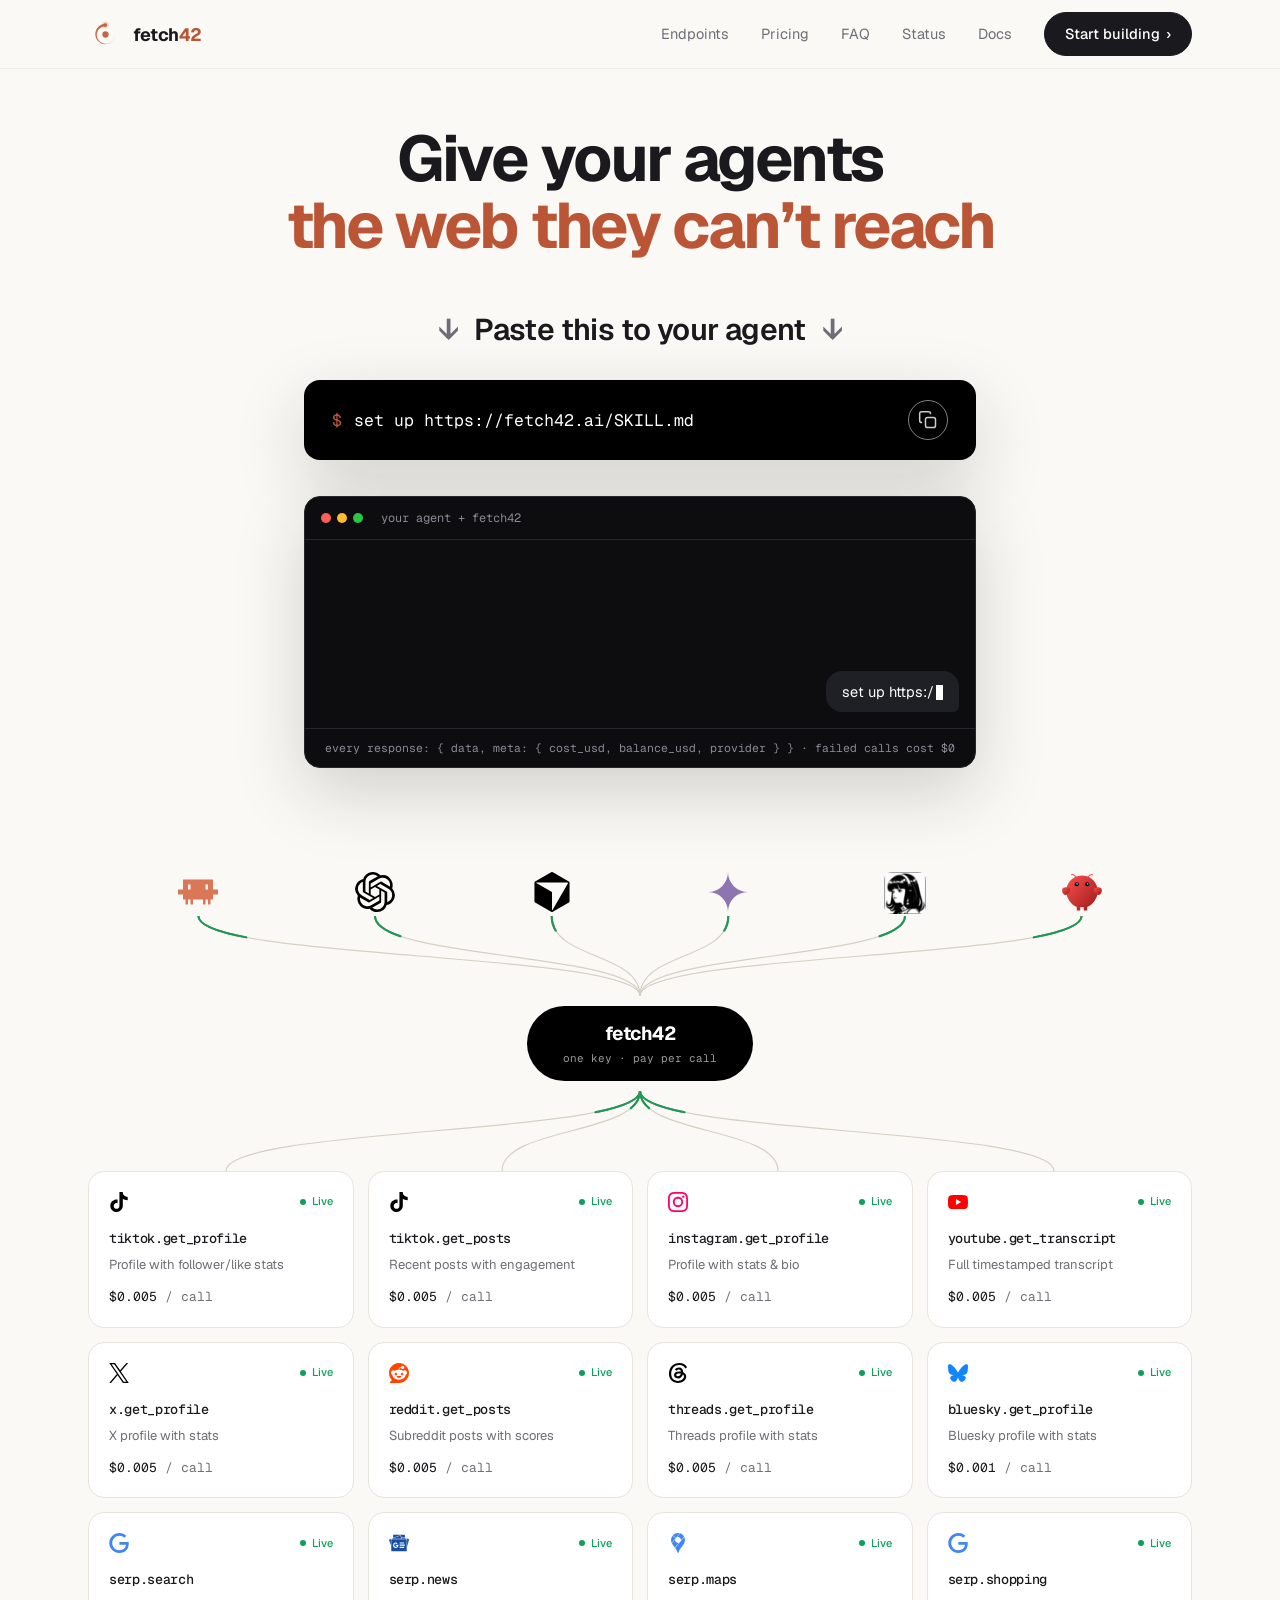
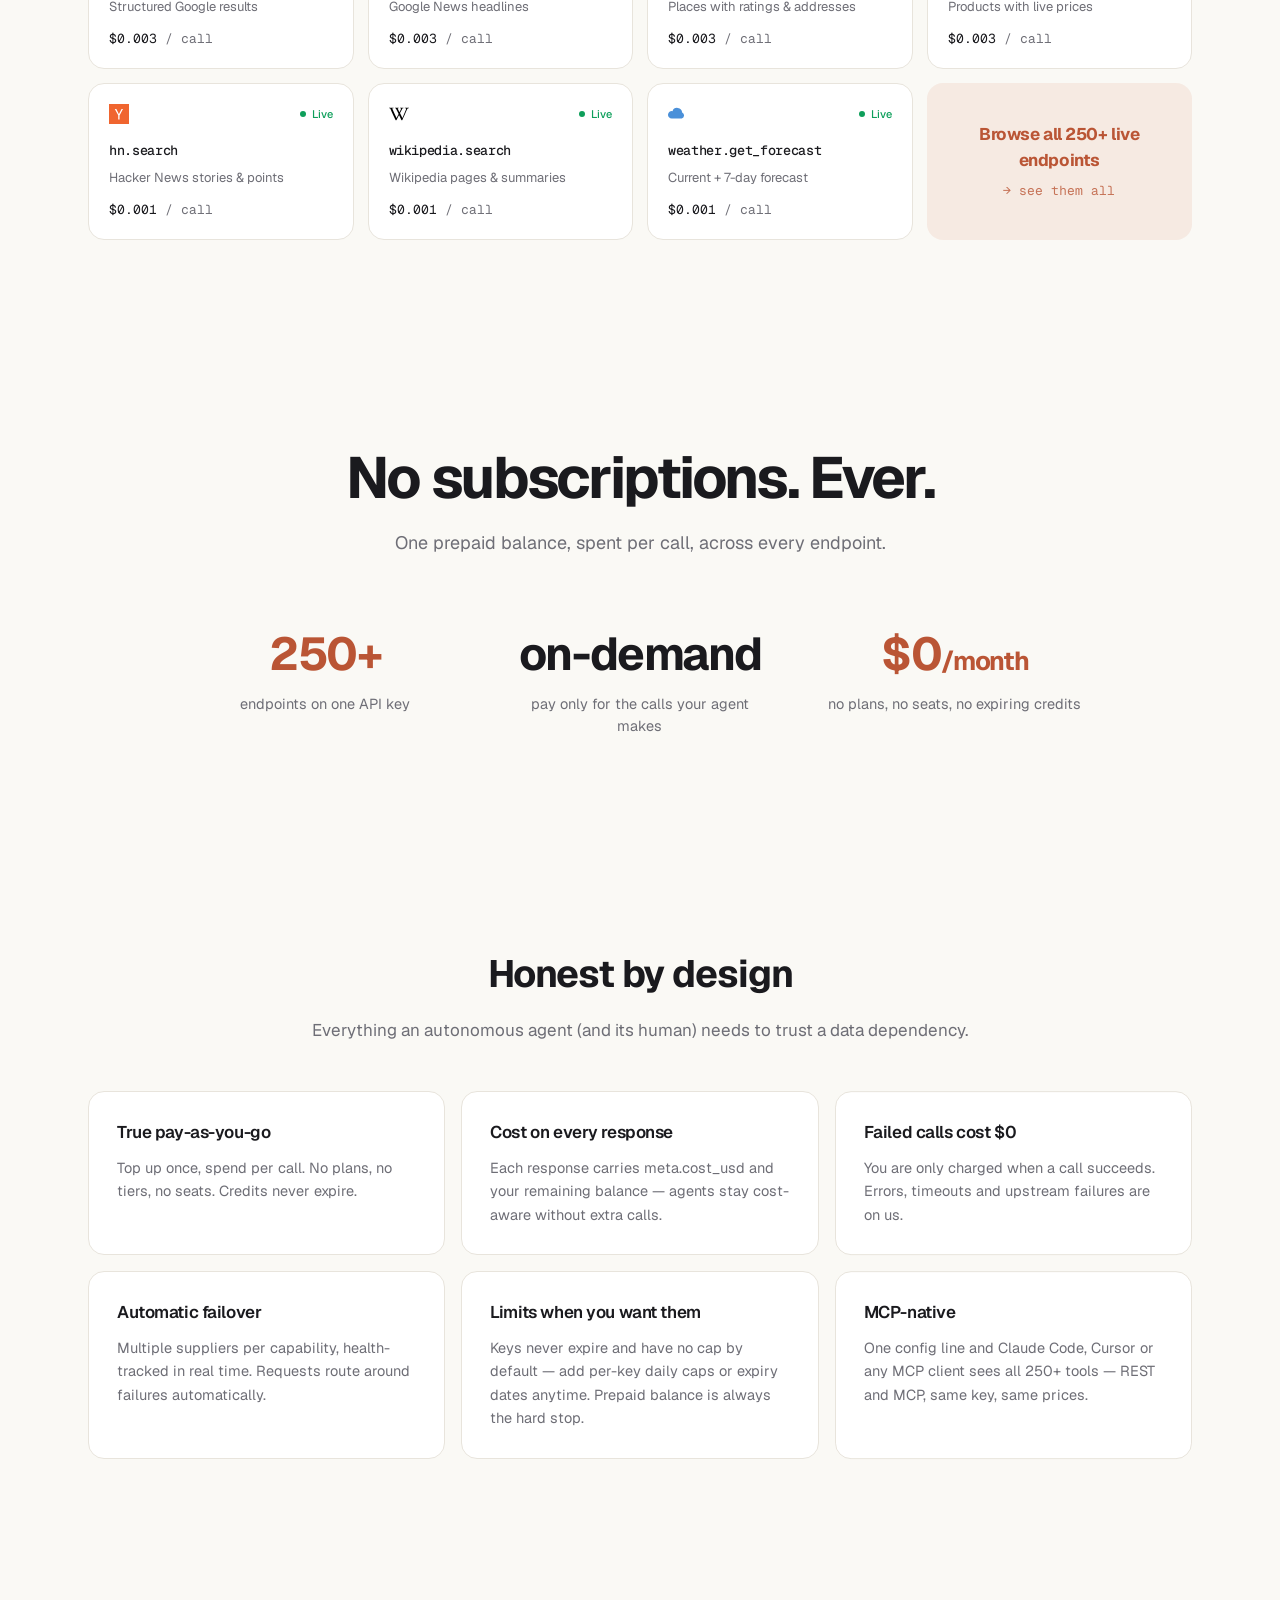
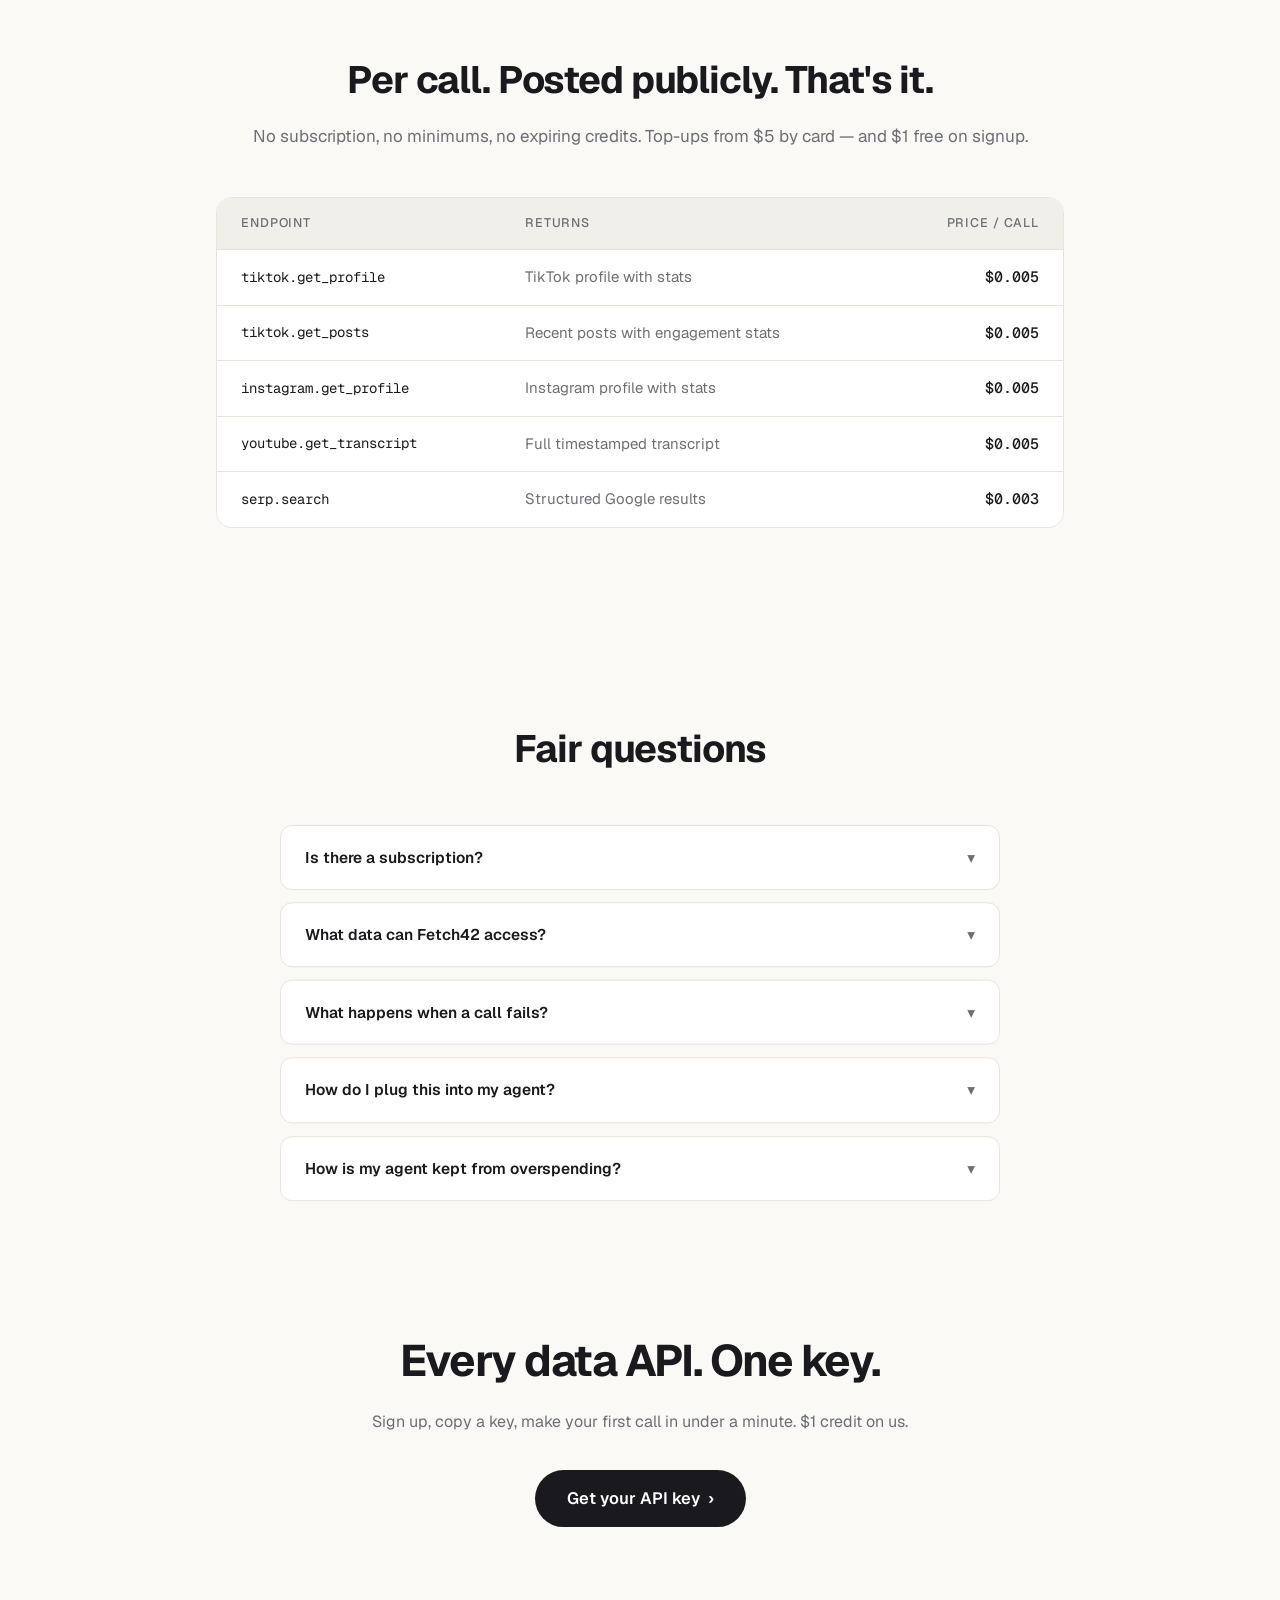
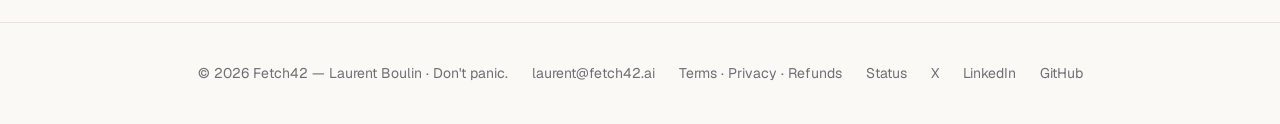
==== index.html @ 346a3207 "list LinkedIn endpoints (catalog, SKILL.md) + rebuild LinkedIn's 8 endpoints are discoverable like a" ====
<!DOCTYPE html><!--JdNIggFHbNSZ_j3kbF8k9--><html lang="en" class="__variable_8adcd2 __variable_46451f"><head><meta charSet="utf-8"/><meta name="viewport" content="width=device-width, initial-scale=1"/><link rel="preload" href="/_next/static/media/0b78ff376f6b9734-s.p.woff2" as="font" crossorigin="" type="font/woff2"/><link rel="preload" href="/_next/static/media/723e11e5093b8e80.p.woff2" as="font" crossorigin="" type="font/woff2"/><link rel="preload" as="image" href="/assets/mark.svg"/><link rel="preload" as="image" href="/agents/hermes.png"/><link rel="preload" as="image" href="/agents/openclaw.svg"/><link rel="stylesheet" href="/_next/static/css/e99d9eca6ba6092f.css" data-precedence="next"/><link rel="preload" as="script" fetchPriority="low" href="/_next/static/chunks/webpack-0a627bf48e04bdc2.js"/><script src="/_next/static/chunks/f625b344-4dca96ade7eb2f50.js" async=""></script><script src="/_next/static/chunks/635-7951fe9ed20d33b3.js" async=""></script><script src="/_next/static/chunks/main-app-c3907aa0f7684cbb.js" async=""></script><script src="/_next/static/chunks/279-0eb064502296af9c.js" async=""></script><script src="/_next/static/chunks/app/page-b6c47eb3effdfdc5.js" async=""></script><meta name="next-size-adjust" content=""/><title>Fetch42 — Every data API for AI agents. One key.</title><meta name="description" content="Fetch42 is the data layer for AI agents: real-time public web &amp; social data through one API key, one prepaid balance, priced per call."/><link rel="canonical" href="https://fetch42.ai/"/><meta property="og:title" content="Fetch42 — Every data API for AI agents. One key."/><meta property="og:description" content="Real-time public web &amp; social data for AI agents — one prepaid balance, priced per call."/><meta property="og:url" content="https://fetch42.ai/"/><meta property="og:image" content="https://fetch42.ai/assets/og.png"/><meta property="og:type" content="website"/><meta name="twitter:card" content="summary_large_image"/><meta name="twitter:site" content="@fetch42ai"/><meta name="twitter:title" content="Fetch42 — Every data API for AI agents. One key."/><meta name="twitter:description" content="Real-time public web &amp; social data for AI agents — one prepaid balance, priced per call."/><meta name="twitter:image" content="https://fetch42.ai/assets/og.png"/><link rel="icon" href="/favicon.ico"/><link rel="apple-touch-icon" href="/assets/icon-180.png"/><script>try{if(localStorage.getItem("sb-ubdleklnejuayewxbqev-auth-token"))document.documentElement.classList.add("authed")}catch(e){}</script><script src="/_next/static/chunks/polyfills-42372ed130431b0a.js" noModule=""></script></head><body><div hidden=""><!--$--><!--/$--></div><script type="application/ld+json">{"@context":"https://schema.org","@type":"FAQPage","mainEntity":[{"@type":"Question","name":"Is there a subscription?","acceptedAnswer":{"@type":"Answer","text":"No, and there never will be. You top up a balance; calls deduct from it. Credits never expire. When you stop using Fetch42, you stop paying."}},{"@type":"Question","name":"What data can Fetch42 access?","acceptedAnswer":{"@type":"Answer","text":"Publicly available data only — public profiles, public posts, public video transcripts, search results. Structured into one clean schema per capability."}},{"@type":"Question","name":"What happens when a call fails?","acceptedAnswer":{"@type":"Answer","text":"You pay nothing. We first retry through a different upstream source automatically; if everything fails, the call is free and logged. Only successful responses are ever charged."}},{"@type":"Question","name":"How do I plug this into my agent?","acceptedAnswer":{"@type":"Answer","text":"Two ways, both live: REST with your API key — one curl to try it — or the MCP endpoint, where Claude Code, Cursor or any MCP client discovers every Fetch42 tool with one config line. Same key, same prices, exact cost in every response."}},{"@type":"Question","name":"How is my agent kept from overspending?","acceptedAnswer":{"@type":"Answer","text":"Prepaid balance (you can never go negative), optional per-key daily caps and expiry dates, and the exact cost plus remaining balance on every response."}}]}</script><nav class="sticky top-0 z-20 border-b border-line/60 bg-bg/85 backdrop-blur-xl"><div class="mx-auto flex h-[68px] max-w-6xl items-center justify-between px-6"><a href="/" class="flex items-center gap-2.5 text-[18px] font-bold tracking-tight text-fg"><img src="/assets/mark.svg" alt="" class="h-[35px] w-[35px]"/><span>fetch<span class="text-brand2">42</span></span></a><div class="flex items-center gap-8 text-[14.5px]"><a href="/endpoints/" class="hidden text-mut hover:text-fg sm:block">Endpoints</a><a href="#pricing" class="hidden text-mut hover:text-fg sm:block">Pricing</a><a href="#faq" class="hidden text-mut hover:text-fg sm:block">FAQ</a><a href="/status/" class="hidden text-mut hover:text-fg sm:block">Status</a><a href="/docs/" class="hidden text-mut hover:text-fg sm:block">Docs</a><a href="/dashboard/" class="nav-cta-anon group flex h-[44px] items-center gap-1.5 rounded-full border border-fg bg-fg px-5 text-[14.5px] font-medium text-white hover:border-black hover:bg-black">Start building<span class="transition-transform group-hover:translate-x-0.5">›</span></a><a href="/dashboard/" class="nav-cta-authed group flex h-[44px] items-center gap-1.5 rounded-full border border-line2 px-5 text-[14.5px] font-medium text-fg hover:border-mut">Dashboard<span class="transition-transform group-hover:translate-x-0.5">›</span></a></div></div></nav><header class="mx-auto max-w-5xl px-6 pt-10 text-center sm:pt-14"><h1 class="mx-auto text-[46px] font-bold leading-[1.05] tracking-[-0.04em] sm:text-[64px]">Give your agents<br/><span class="text-brand2">the web they can’t reach</span></h1><div class="mx-auto mt-12 max-w-2xl"><p class="text-[26px] font-semibold tracking-[-0.02em] text-fg sm:text-[30px]"><span class="mr-4 text-mut" aria-hidden="true">↓</span>Paste this to your agent<span class="ml-4 text-mut" aria-hidden="true">↓</span></p><button class="group mt-7 flex w-full items-center justify-between gap-4 rounded-2xl bg-black px-7 py-5 text-left shadow-[0_24px_70px_rgba(26,26,30,0.18)]"><span class="overflow-x-auto whitespace-nowrap font-mono text-[16.5px] text-white"><span class="mr-3 text-brand2">$</span><span>_</span></span><span class="relative flex-none p-2.5 text-white/80 transition-colors group-hover:text-white"><span class="copy-ring absolute inset-0 rounded-full border border-white/50" aria-hidden="true"></span><svg viewBox="0 0 24 24" fill="none" stroke="currentColor" stroke-width="1.8" class="h-[20px] w-[20px]"><rect x="9" y="9" width="12" height="12" rx="2.5"></rect><path d="M5 15H4.5A2.5 2.5 0 0 1 2 12.5v-8A2.5 2.5 0 0 1 4.5 2h8A2.5 2.5 0 0 1 15 4.5V5"></path></svg></span></button></div></header><div class="demo-glow px-6 pb-10 pt-9"><div class="mx-auto max-w-2xl rounded-2xl border border-[#26262c] bg-[#0d0d10] shadow-[0_24px_70px_rgba(26,26,30,0.18)]"><div class="flex items-center gap-1.5 border-b border-[#26262c] px-4 py-3"><span class="h-[10px] w-[10px] rounded-full bg-[#ff5f57]"></span><span class="h-[10px] w-[10px] rounded-full bg-[#febc2e]"></span><span class="h-[10px] w-[10px] rounded-full bg-[#28c840]"></span><span class="ml-3 font-mono text-[12px] text-[#8a8a93]">your agent + fetch42</span></div><div class="flex h-[210px] flex-col justify-end gap-2.5 overflow-hidden p-4 text-left sm:h-[188px]"></div><div class="border-t border-[#26262c] px-5 py-2.5 text-left font-mono text-[11.5px] text-[#8a8a93]">every response: <!-- -->{ data, meta: { cost_usd, balance_usd, provider } }<!-- --> · failed calls cost $0</div></div></div><section id="capabilities" class="mx-auto max-w-6xl px-6 pb-24 pt-16 text-center"><div class="select-none"><div class="relative mx-auto h-[44px]"><div title="Claude Code" class="absolute top-0 flex -translate-x-1/2 items-center" style="left:10%"><svg viewBox="0 0 24 24" class="h-[40px] w-[40px]" style="fill:#D97757" aria-hidden="true"><path d="M21 10.5h3v3h-3v3h-1.5v3H18v-3h-1.5v3H15v-3H9v3H7.5v-3H6v3H4.5v-3H3v-3H0v-3h3v-6h18Zm-15 0h1.5v-3H6Zm10.5 0H18v-3h-1.5z"></path></svg></div><div title="ChatGPT" class="absolute top-0 flex -translate-x-1/2 items-center" style="left:26%"><svg viewBox="0 0 24 24" class="h-[40px] w-[40px]" style="fill:#000000" aria-hidden="true"><path d="M22.2819 9.8211a5.9847 5.9847 0 0 0-.5157-4.9108 6.0462 6.0462 0 0 0-6.5098-2.9A6.0651 6.0651 0 0 0 4.9807 4.1818a5.9847 5.9847 0 0 0-3.9977 2.9 6.0462 6.0462 0 0 0 .7427 7.0966 5.98 5.98 0 0 0 .511 4.9107 6.051 6.051 0 0 0 6.5146 2.9001A5.9847 5.9847 0 0 0 13.2599 24a6.0557 6.0557 0 0 0 5.7718-4.2058 5.9894 5.9894 0 0 0 3.9977-2.9001 6.0557 6.0557 0 0 0-.7475-7.0729zm-9.022 12.6081a4.4755 4.4755 0 0 1-2.8764-1.0408l.1419-.0804 4.7783-2.7582a.7948.7948 0 0 0 .3927-.6813v-6.7369l2.02 1.1686a.071.071 0 0 1 .038.052v5.5826a4.504 4.504 0 0 1-4.4945 4.4944zm-9.6607-4.1254a4.4708 4.4708 0 0 1-.5346-3.0137l.142.0852 4.783 2.7582a.7712.7712 0 0 0 .7806 0l5.8428-3.3685v2.3324a.0804.0804 0 0 1-.0332.0615L9.74 19.9502a4.4992 4.4992 0 0 1-6.1408-1.6464zM2.3408 7.8956a4.485 4.485 0 0 1 2.3655-1.9728V11.6a.7664.7664 0 0 0 .3879.6765l5.8144 3.3543-2.0201 1.1685a.0757.0757 0 0 1-.071 0l-4.8303-2.7865A4.504 4.504 0 0 1 2.3408 7.872zm16.5963 3.8558L13.1038 8.364 15.1192 7.2a.0757.0757 0 0 1 .071 0l4.8303 2.7913a4.4944 4.4944 0 0 1-.6765 8.1042v-5.6772a.79.79 0 0 0-.407-.667zm2.0107-3.0231l-.142-.0852-4.7735-2.7818a.7759.7759 0 0 0-.7854 0L9.409 9.2297V6.8974a.0662.0662 0 0 1 .0284-.0615l4.8303-2.7866a4.4992 4.4992 0 0 1 6.6802 4.66zM8.3065 12.863l-2.02-1.1638a.0804.0804 0 0 1-.038-.0567V6.0742a4.4992 4.4992 0 0 1 7.3757-3.4537l-.142.0805L8.704 5.459a.7948.7948 0 0 0-.3927.6813zm1.0976-2.3654l2.602-1.4998 2.6069 1.4998v2.9994l-2.5974 1.4997-2.6067-1.4997Z"></path></svg></div><div title="Cursor" class="absolute top-0 flex -translate-x-1/2 items-center" style="left:42%"><svg viewBox="0 0 24 24" class="h-[40px] w-[40px]" style="fill:#000000" aria-hidden="true"><path d="M11.503.131 1.891 5.678a.84.84 0 0 0-.42.726v11.188c0 .3.162.575.42.724l9.609 5.55a1 1 0 0 0 .998 0l9.61-5.55a.84.84 0 0 0 .42-.724V6.404a.84.84 0 0 0-.42-.726L12.497.131a1.01 1.01 0 0 0-.996 0M2.657 6.338h18.55c.263 0 .43.287.297.515L12.23 22.918c-.062.107-.229.064-.229-.06V12.335a.59.59 0 0 0-.295-.51l-9.11-5.257c-.109-.063-.064-.23.061-.23"></path></svg></div><div title="Gemini CLI" class="absolute top-0 flex -translate-x-1/2 items-center" style="left:58%"><svg viewBox="0 0 24 24" class="h-[40px] w-[40px]" style="fill:#8E75B2" aria-hidden="true"><path d="M11.04 19.32Q12 21.51 12 24q0-2.49.93-4.68.96-2.19 2.58-3.81t3.81-2.55Q21.51 12 24 12q-2.49 0-4.68-.93a12.3 12.3 0 0 1-3.81-2.58 12.3 12.3 0 0 1-2.58-3.81Q12 2.49 12 0q0 2.49-.96 4.68-.93 2.19-2.55 3.81a12.3 12.3 0 0 1-3.81 2.58Q2.49 12 0 12q2.49 0 4.68.96 2.19.93 3.81 2.55t2.55 3.81"></path></svg></div><div title="Hermes" class="absolute top-0 flex -translate-x-1/2 items-center" style="left:74%"><img src="/agents/hermes.png" alt="Hermes" class="h-[42px] w-[42px] rounded-[8px]"/></div><div title="Clawbot" class="absolute top-0 flex -translate-x-1/2 items-center" style="left:90%"><img src="/agents/openclaw.svg" alt="Clawbot" class="h-[42px] w-[42px] rounded-[8px]"/></div></div><svg viewBox="0 0 1104 80" preserveAspectRatio="none" class="h-[80px] w-full" aria-hidden="true"><g><path d="M 110.4 0 C 110.4 44, 552 36, 552 80" fill="none" stroke="var(--color-line2)" stroke-width="1.2"></path><path d="M 110.4 0 C 110.4 44, 552 36, 552 80" fill="none" stroke="var(--color-brand)" stroke-width="2" pathLength="100" class="flow-a"></path><path d="M 110.4 0 C 110.4 44, 552 36, 552 80" fill="none" stroke="var(--color-mint)" stroke-width="2" pathLength="100" class="flow-d"></path></g><g><path d="M 287.0 0 C 287.0 44, 552 36, 552 80" fill="none" stroke="var(--color-line2)" stroke-width="1.2"></path><path d="M 287.0 0 C 287.0 44, 552 36, 552 80" fill="none" stroke="var(--color-brand)" stroke-width="2" pathLength="100" class="flow-a"></path><path d="M 287.0 0 C 287.0 44, 552 36, 552 80" fill="none" stroke="var(--color-mint)" stroke-width="2" pathLength="100" class="flow-d"></path></g><g><path d="M 463.7 0 C 463.7 44, 552 36, 552 80" fill="none" stroke="var(--color-line2)" stroke-width="1.2"></path><path d="M 463.7 0 C 463.7 44, 552 36, 552 80" fill="none" stroke="var(--color-brand)" stroke-width="2" pathLength="100" class="flow-a"></path><path d="M 463.7 0 C 463.7 44, 552 36, 552 80" fill="none" stroke="var(--color-mint)" stroke-width="2" pathLength="100" class="flow-d"></path></g><g><path d="M 640.3 0 C 640.3 44, 552 36, 552 80" fill="none" stroke="var(--color-line2)" stroke-width="1.2"></path><path d="M 640.3 0 C 640.3 44, 552 36, 552 80" fill="none" stroke="var(--color-brand)" stroke-width="2" pathLength="100" class="flow-a"></path><path d="M 640.3 0 C 640.3 44, 552 36, 552 80" fill="none" stroke="var(--color-mint)" stroke-width="2" pathLength="100" class="flow-d"></path></g><g><path d="M 817.0 0 C 817.0 44, 552 36, 552 80" fill="none" stroke="var(--color-line2)" stroke-width="1.2"></path><path d="M 817.0 0 C 817.0 44, 552 36, 552 80" fill="none" stroke="var(--color-brand)" stroke-width="2" pathLength="100" class="flow-a"></path><path d="M 817.0 0 C 817.0 44, 552 36, 552 80" fill="none" stroke="var(--color-mint)" stroke-width="2" pathLength="100" class="flow-d"></path></g><g><path d="M 993.6 0 C 993.6 44, 552 36, 552 80" fill="none" stroke="var(--color-line2)" stroke-width="1.2"></path><path d="M 993.6 0 C 993.6 44, 552 36, 552 80" fill="none" stroke="var(--color-brand)" stroke-width="2" pathLength="100" class="flow-a"></path><path d="M 993.6 0 C 993.6 44, 552 36, 552 80" fill="none" stroke="var(--color-mint)" stroke-width="2" pathLength="100" class="flow-d"></path></g></svg><div class="relative z-10 mx-auto mt-2.5 flex w-fit flex-col items-center rounded-full bg-black px-9 py-3.5"><span class="text-[19px] font-bold tracking-tight text-white">fetch42</span><span class="mt-0.5 font-mono text-[11px] text-white/60">one key · pay per call</span></div><svg viewBox="0 0 1104 80" preserveAspectRatio="none" class="mt-2.5 hidden h-[80px] w-full lg:block" aria-hidden="true"><g><path d="M 552 0 C 552 44, 138.0 36, 138.0 80" fill="none" stroke="var(--color-line2)" stroke-width="1.2"></path><path d="M 552 0 C 552 44, 138.0 36, 138.0 80" fill="none" stroke="var(--color-brand)" stroke-width="2" pathLength="100" class="flow-b"></path><path d="M 552 0 C 552 44, 138.0 36, 138.0 80" fill="none" stroke="var(--color-mint)" stroke-width="2" pathLength="100" class="flow-c"></path></g><g><path d="M 552 0 C 552 44, 414.0 36, 414.0 80" fill="none" stroke="var(--color-line2)" stroke-width="1.2"></path><path d="M 552 0 C 552 44, 414.0 36, 414.0 80" fill="none" stroke="var(--color-brand)" stroke-width="2" pathLength="100" class="flow-b"></path><path d="M 552 0 C 552 44, 414.0 36, 414.0 80" fill="none" stroke="var(--color-mint)" stroke-width="2" pathLength="100" class="flow-c"></path></g><g><path d="M 552 0 C 552 44, 690.0 36, 690.0 80" fill="none" stroke="var(--color-line2)" stroke-width="1.2"></path><path d="M 552 0 C 552 44, 690.0 36, 690.0 80" fill="none" stroke="var(--color-brand)" stroke-width="2" pathLength="100" class="flow-b"></path><path d="M 552 0 C 552 44, 690.0 36, 690.0 80" fill="none" stroke="var(--color-mint)" stroke-width="2" pathLength="100" class="flow-c"></path></g><g><path d="M 552 0 C 552 44, 966.0 36, 966.0 80" fill="none" stroke="var(--color-line2)" stroke-width="1.2"></path><path d="M 552 0 C 552 44, 966.0 36, 966.0 80" fill="none" stroke="var(--color-brand)" stroke-width="2" pathLength="100" class="flow-b"></path><path d="M 552 0 C 552 44, 966.0 36, 966.0 80" fill="none" stroke="var(--color-mint)" stroke-width="2" pathLength="100" class="flow-c"></path></g></svg><div class="h-8 lg:hidden"></div></div><div class="grid gap-3.5 sm:grid-cols-2 lg:grid-cols-4"><div class="flex flex-col rounded-2xl border border-line bg-bg2 p-5 text-left transition-colors hover:border-line2"><div class="mb-4 flex items-center justify-between"><svg viewBox="0 0 24 24" class="h-5 w-5" style="fill:#000000" aria-hidden="true"><path d="M12.525.02c1.31-.02 2.61-.01 3.91-.02.08 1.53.63 3.09 1.75 4.17 1.12 1.11 2.7 1.62 4.24 1.79v4.03c-1.44-.05-2.89-.35-4.2-.97-.57-.26-1.1-.59-1.62-.93-.01 2.92.01 5.84-.02 8.75-.08 1.4-.54 2.79-1.35 3.94-1.31 1.92-3.58 3.17-5.91 3.21-1.43.08-2.86-.31-4.08-1.03-2.02-1.19-3.44-3.37-3.65-5.71-.02-.5-.03-1-.01-1.49.18-1.9 1.12-3.72 2.58-4.96 1.66-1.44 3.98-2.13 6.15-1.72.02 1.48-.04 2.96-.04 4.44-.99-.32-2.15-.23-3.02.37-.63.41-1.11 1.04-1.36 1.75-.21.51-.15 1.07-.14 1.61.24 1.64 1.82 3.02 3.5 2.87 1.12-.01 2.19-.66 2.77-1.61.19-.33.4-.67.41-1.06.1-1.79.06-3.57.07-5.36.01-4.03-.01-8.05.02-12.07z"></path></svg><span class="flex items-center gap-1.5 text-[11px] font-medium text-mint"><span class="h-1.5 w-1.5 rounded-full bg-mint"></span> Live</span></div><p class="font-mono text-[13.5px] font-medium tracking-tight text-fg">tiktok.get_profile</p><p class="mt-1.5 flex-1 text-[13px] leading-relaxed text-mut">Profile with follower/like stats</p><p class="mt-3 font-mono text-[13px] text-mut"><span class="text-fg">$0.005</span> / call</p></div><div class="flex flex-col rounded-2xl border border-line bg-bg2 p-5 text-left transition-colors hover:border-line2"><div class="mb-4 flex items-center justify-between"><svg viewBox="0 0 24 24" class="h-5 w-5" style="fill:#000000" aria-hidden="true"><path d="M12.525.02c1.31-.02 2.61-.01 3.91-.02.08 1.53.63 3.09 1.75 4.17 1.12 1.11 2.7 1.62 4.24 1.79v4.03c-1.44-.05-2.89-.35-4.2-.97-.57-.26-1.1-.59-1.62-.93-.01 2.92.01 5.84-.02 8.75-.08 1.4-.54 2.79-1.35 3.94-1.31 1.92-3.58 3.17-5.91 3.21-1.43.08-2.86-.31-4.08-1.03-2.02-1.19-3.44-3.37-3.65-5.71-.02-.5-.03-1-.01-1.49.18-1.9 1.12-3.72 2.58-4.96 1.66-1.44 3.98-2.13 6.15-1.72.02 1.48-.04 2.96-.04 4.44-.99-.32-2.15-.23-3.02.37-.63.41-1.11 1.04-1.36 1.75-.21.51-.15 1.07-.14 1.61.24 1.64 1.82 3.02 3.5 2.87 1.12-.01 2.19-.66 2.77-1.61.19-.33.4-.67.41-1.06.1-1.79.06-3.57.07-5.36.01-4.03-.01-8.05.02-12.07z"></path></svg><span class="flex items-center gap-1.5 text-[11px] font-medium text-mint"><span class="h-1.5 w-1.5 rounded-full bg-mint"></span> Live</span></div><p class="font-mono text-[13.5px] font-medium tracking-tight text-fg">tiktok.get_posts</p><p class="mt-1.5 flex-1 text-[13px] leading-relaxed text-mut">Recent posts with engagement</p><p class="mt-3 font-mono text-[13px] text-mut"><span class="text-fg">$0.005</span> / call</p></div><div class="flex flex-col rounded-2xl border border-line bg-bg2 p-5 text-left transition-colors hover:border-line2"><div class="mb-4 flex items-center justify-between"><svg viewBox="0 0 24 24" class="h-5 w-5" style="fill:#FF0069" aria-hidden="true"><path d="M7.0301.084c-1.2768.0602-2.1487.264-2.911.5634-.7888.3075-1.4575.72-2.1228 1.3877-.6652.6677-1.075 1.3368-1.3802 2.127-.2954.7638-.4956 1.6365-.552 2.914-.0564 1.2775-.0689 1.6882-.0626 4.947.0062 3.2586.0206 3.6671.0825 4.9473.061 1.2765.264 2.1482.5635 2.9107.308.7889.72 1.4573 1.388 2.1228.6679.6655 1.3365 1.0743 2.1285 1.38.7632.295 1.6361.4961 2.9134.552 1.2773.056 1.6884.069 4.9462.0627 3.2578-.0062 3.668-.0207 4.9478-.0814 1.28-.0607 2.147-.2652 2.9098-.5633.7889-.3086 1.4578-.72 2.1228-1.3881.665-.6682 1.0745-1.3378 1.3795-2.1284.2957-.7632.4966-1.636.552-2.9124.056-1.2809.0692-1.6898.063-4.948-.0063-3.2583-.021-3.6668-.0817-4.9465-.0607-1.2797-.264-2.1487-.5633-2.9117-.3084-.7889-.72-1.4568-1.3876-2.1228C21.2982 1.33 20.628.9208 19.8378.6165 19.074.321 18.2017.1197 16.9244.0645 15.6471.0093 15.236-.005 11.977.0014 8.718.0076 8.31.0215 7.0301.0839m.1402 21.6932c-1.17-.0509-1.8053-.2453-2.2287-.408-.5606-.216-.96-.4771-1.3819-.895-.422-.4178-.6811-.8186-.9-1.378-.1644-.4234-.3624-1.058-.4171-2.228-.0595-1.2645-.072-1.6442-.079-4.848-.007-3.2037.0053-3.583.0607-4.848.05-1.169.2456-1.805.408-2.2282.216-.5613.4762-.96.895-1.3816.4188-.4217.8184-.6814 1.3783-.9003.423-.1651 1.0575-.3614 2.227-.4171 1.2655-.06 1.6447-.072 4.848-.079 3.2033-.007 3.5835.005 4.8495.0608 1.169.0508 1.8053.2445 2.228.408.5608.216.96.4754 1.3816.895.4217.4194.6816.8176.9005 1.3787.1653.4217.3617 1.056.4169 2.2263.0602 1.2655.0739 1.645.0796 4.848.0058 3.203-.0055 3.5834-.061 4.848-.051 1.17-.245 1.8055-.408 2.2294-.216.5604-.4763.96-.8954 1.3814-.419.4215-.8181.6811-1.3783.9-.4224.1649-1.0577.3617-2.2262.4174-1.2656.0595-1.6448.072-4.8493.079-3.2045.007-3.5825-.006-4.848-.0608M16.953 5.5864A1.44 1.44 0 1 0 18.39 4.144a1.44 1.44 0 0 0-1.437 1.4424M5.8385 12.012c.0067 3.4032 2.7706 6.1557 6.173 6.1493 3.4026-.0065 6.157-2.7701 6.1506-6.1733-.0065-3.4032-2.771-6.1565-6.174-6.1498-3.403.0067-6.156 2.771-6.1496 6.1738M8 12.0077a4 4 0 1 1 4.008 3.9921A3.9996 3.9996 0 0 1 8 12.0077"></path></svg><span class="flex items-center gap-1.5 text-[11px] font-medium text-mint"><span class="h-1.5 w-1.5 rounded-full bg-mint"></span> Live</span></div><p class="font-mono text-[13.5px] font-medium tracking-tight text-fg">instagram.get_profile</p><p class="mt-1.5 flex-1 text-[13px] leading-relaxed text-mut">Profile with stats &amp; bio</p><p class="mt-3 font-mono text-[13px] text-mut"><span class="text-fg">$0.005</span> / call</p></div><div class="flex flex-col rounded-2xl border border-line bg-bg2 p-5 text-left transition-colors hover:border-line2"><div class="mb-4 flex items-center justify-between"><svg viewBox="0 0 24 24" class="h-5 w-5" style="fill:#FF0000" aria-hidden="true"><path d="M23.498 6.186a3.016 3.016 0 0 0-2.122-2.136C19.505 3.545 12 3.545 12 3.545s-7.505 0-9.377.505A3.017 3.017 0 0 0 .502 6.186C0 8.07 0 12 0 12s0 3.93.502 5.814a3.016 3.016 0 0 0 2.122 2.136c1.871.505 9.376.505 9.376.505s7.505 0 9.377-.505a3.015 3.015 0 0 0 2.122-2.136C24 15.93 24 12 24 12s0-3.93-.502-5.814zM9.545 15.568V8.432L15.818 12l-6.273 3.568z"></path></svg><span class="flex items-center gap-1.5 text-[11px] font-medium text-mint"><span class="h-1.5 w-1.5 rounded-full bg-mint"></span> Live</span></div><p class="font-mono text-[13.5px] font-medium tracking-tight text-fg">youtube.get_transcript</p><p class="mt-1.5 flex-1 text-[13px] leading-relaxed text-mut">Full timestamped transcript</p><p class="mt-3 font-mono text-[13px] text-mut"><span class="text-fg">$0.005</span> / call</p></div><div class="flex flex-col rounded-2xl border border-line bg-bg2 p-5 text-left transition-colors hover:border-line2"><div class="mb-4 flex items-center justify-between"><svg viewBox="0 0 24 24" class="h-5 w-5" style="fill:#000000" aria-hidden="true"><path d="M14.234 10.162 22.977 0h-2.072l-7.591 8.824L7.251 0H.258l9.168 13.343L.258 24H2.33l8.016-9.318L16.749 24h6.993zm-2.837 3.299-.929-1.329L3.076 1.56h3.182l5.965 8.532.929 1.329 7.754 11.09h-3.182z"></path></svg><span class="flex items-center gap-1.5 text-[11px] font-medium text-mint"><span class="h-1.5 w-1.5 rounded-full bg-mint"></span> Live</span></div><p class="font-mono text-[13.5px] font-medium tracking-tight text-fg">x.get_profile</p><p class="mt-1.5 flex-1 text-[13px] leading-relaxed text-mut">X profile with stats</p><p class="mt-3 font-mono text-[13px] text-mut"><span class="text-fg">$0.005</span> / call</p></div><div class="flex flex-col rounded-2xl border border-line bg-bg2 p-5 text-left transition-colors hover:border-line2"><div class="mb-4 flex items-center justify-between"><svg viewBox="0 0 24 24" class="h-5 w-5" style="fill:#FF4500" aria-hidden="true"><path d="M12 0C5.373 0 0 5.373 0 12c0 3.314 1.343 6.314 3.515 8.485l-2.286 2.286C.775 23.225 1.097 24 1.738 24H12c6.627 0 12-5.373 12-12S18.627 0 12 0Zm4.388 3.199c1.104 0 1.999.895 1.999 1.999 0 1.105-.895 2-1.999 2-.946 0-1.739-.657-1.947-1.539v.002c-1.147.162-2.032 1.15-2.032 2.341v.007c1.776.067 3.4.567 4.686 1.363.473-.363 1.064-.58 1.707-.58 1.547 0 2.802 1.254 2.802 2.802 0 1.117-.655 2.081-1.601 2.531-.088 3.256-3.637 5.876-7.997 5.876-4.361 0-7.905-2.617-7.998-5.87-.954-.447-1.614-1.415-1.614-2.538 0-1.548 1.255-2.802 2.803-2.802.645 0 1.239.218 1.712.585 1.275-.79 2.881-1.291 4.64-1.365v-.01c0-1.663 1.263-3.034 2.88-3.207.188-.911.993-1.595 1.959-1.595Zm-8.085 8.376c-.784 0-1.459.78-1.506 1.797-.047 1.016.64 1.429 1.426 1.429.786 0 1.371-.369 1.418-1.385.047-1.017-.553-1.841-1.338-1.841Zm7.406 0c-.786 0-1.385.824-1.338 1.841.047 1.017.634 1.385 1.418 1.385.785 0 1.473-.413 1.426-1.429-.046-1.017-.721-1.797-1.506-1.797Zm-3.703 4.013c-.974 0-1.907.048-2.77.135-.147.015-.241.168-.183.305.483 1.154 1.622 1.964 2.953 1.964 1.33 0 2.47-.81 2.953-1.964.057-.137-.037-.29-.184-.305-.863-.087-1.795-.135-2.769-.135Z"></path></svg><span class="flex items-center gap-1.5 text-[11px] font-medium text-mint"><span class="h-1.5 w-1.5 rounded-full bg-mint"></span> Live</span></div><p class="font-mono text-[13.5px] font-medium tracking-tight text-fg">reddit.get_posts</p><p class="mt-1.5 flex-1 text-[13px] leading-relaxed text-mut">Subreddit posts with scores</p><p class="mt-3 font-mono text-[13px] text-mut"><span class="text-fg">$0.005</span> / call</p></div><div class="flex flex-col rounded-2xl border border-line bg-bg2 p-5 text-left transition-colors hover:border-line2"><div class="mb-4 flex items-center justify-between"><svg viewBox="0 0 24 24" class="h-5 w-5" style="fill:#000000" aria-hidden="true"><path d="M18.263 11.097c-.03-3.486-1.92-5.586-5.111-5.586-2.13 0-3.922.963-4.863 2.499l2.062 1.438c.535-.843 1.272-1.543 2.628-1.543 1.528 0 2.318.85 2.544 2.431a15 15 0 0 0-2.236-.173c-4.125 0-6.068 1.867-6.068 4.336s1.943 3.99 4.804 3.99c3.139 0 5.013-2.115 5.781-4.735.798.361 1.348 1.204 1.348 2.47 0 3.387-3.907 5.232-7.22 5.232-4.885 0-8.077-3.207-8.077-8.424 0-6.392 4.223-10.487 9.9-10.487 3.808 0 5.69 1.671 6.97 3.914l2.108-1.475C21.44 2.078 18.331 0 13.663 0 6.227 0 1.168 5.277 1.168 12.934c0 7 4.953 11.066 10.856 11.066 4.878 0 9.809-2.846 9.809-7.716 0-2.545-1.46-4.231-3.569-5.187m-6.33 4.855c-1.077 0-2.026-.512-2.026-1.453 0-1.483 1.822-1.934 3.606-1.934.678 0 1.34.045 1.927.173-.422 1.927-1.671 3.215-3.508 3.214Z"></path></svg><span class="flex items-center gap-1.5 text-[11px] font-medium text-mint"><span class="h-1.5 w-1.5 rounded-full bg-mint"></span> Live</span></div><p class="font-mono text-[13.5px] font-medium tracking-tight text-fg">threads.get_profile</p><p class="mt-1.5 flex-1 text-[13px] leading-relaxed text-mut">Threads profile with stats</p><p class="mt-3 font-mono text-[13px] text-mut"><span class="text-fg">$0.005</span> / call</p></div><div class="flex flex-col rounded-2xl border border-line bg-bg2 p-5 text-left transition-colors hover:border-line2"><div class="mb-4 flex items-center justify-between"><svg viewBox="0 0 24 24" class="h-5 w-5" style="fill:#1185FE" aria-hidden="true"><path d="M5.202 2.857C7.954 4.922 10.913 9.11 12 11.358c1.087-2.247 4.046-6.436 6.798-8.501C20.783 1.366 24 .213 24 3.883c0 .732-.42 6.156-.667 7.037-.856 3.061-3.978 3.842-6.755 3.37 4.854.826 6.089 3.562 3.422 6.299-5.065 5.196-7.28-1.304-7.847-2.97-.104-.305-.152-.448-.153-.327 0-.121-.05.022-.153.327-.568 1.666-2.782 8.166-7.847 2.97-2.667-2.737-1.432-5.473 3.422-6.3-2.777.473-5.899-.308-6.755-3.369C.42 10.04 0 4.615 0 3.883c0-3.67 3.217-2.517 5.202-1.026"></path></svg><span class="flex items-center gap-1.5 text-[11px] font-medium text-mint"><span class="h-1.5 w-1.5 rounded-full bg-mint"></span> Live</span></div><p class="font-mono text-[13.5px] font-medium tracking-tight text-fg">bluesky.get_profile</p><p class="mt-1.5 flex-1 text-[13px] leading-relaxed text-mut">Bluesky profile with stats</p><p class="mt-3 font-mono text-[13px] text-mut"><span class="text-fg">$0.001</span> / call</p></div><div class="flex flex-col rounded-2xl border border-line bg-bg2 p-5 text-left transition-colors hover:border-line2"><div class="mb-4 flex items-center justify-between"><svg viewBox="0 0 24 24" class="h-5 w-5" style="fill:#4285F4" aria-hidden="true"><path d="M12.48 10.92v3.28h7.84c-.24 1.84-.853 3.187-1.787 4.133-1.147 1.147-2.933 2.4-6.053 2.4-4.827 0-8.6-3.893-8.6-8.72s3.773-8.72 8.6-8.72c2.6 0 4.507 1.027 5.907 2.347l2.307-2.307C18.747 1.44 16.133 0 12.48 0 5.867 0 .307 5.387.307 12s5.56 12 12.173 12c3.573 0 6.267-1.173 8.373-3.36 2.16-2.16 2.84-5.213 2.84-7.667 0-.76-.053-1.467-.173-2.053H12.48z"></path></svg><span class="flex items-center gap-1.5 text-[11px] font-medium text-mint"><span class="h-1.5 w-1.5 rounded-full bg-mint"></span> Live</span></div><p class="font-mono text-[13.5px] font-medium tracking-tight text-fg">serp.search</p><p class="mt-1.5 flex-1 text-[13px] leading-relaxed text-mut">Structured Google results</p><p class="mt-3 font-mono text-[13px] text-mut"><span class="text-fg">$0.003</span> / call</p></div><div class="flex flex-col rounded-2xl border border-line bg-bg2 p-5 text-left transition-colors hover:border-line2"><div class="mb-4 flex items-center justify-between"><svg viewBox="0 0 24 24" class="h-5 w-5" style="fill:#174EA6" aria-hidden="true"><path d="M21.2666 21.2a.6141.6141 0 0 1-.6128.6128H3.3446a.614.614 0 0 1-.6128-.6128V8.1153a.6141.6141 0 0 1 .6128-.6128h17.3091a.6141.6141 0 0 1 .6128.6128V21.2zm-3.0315-3.4196v-1.1957a.0803.0803 0 0 0-.0803-.0803h-5.3725v1.3619h5.3725a.0817.0817 0 0 0 .0804-.083l-.0001-.0029zm.8171-2.5875v-1.2012a.0803.0803 0 0 0-.079-.0817h-6.191v1.3619h6.1896a.079.079 0 0 0 .0804-.0776v-.0041.0027zm-.8171-2.5875v-1.2066a.0803.0803 0 0 0-.0803-.0803h-5.3725v1.3619h5.3725a.0816.0816 0 0 0 .0803-.079v.004zM8.1492 14.0448v1.2257h1.7704c-.1457.749-.8049 1.2924-1.7704 1.2924-1.0906-.0405-1.9418-.9574-1.9013-2.048.0384-1.0338.8676-1.8629 1.9013-1.9013a1.77 1.77 0 0 1 1.2529.4903l.9342-.9329a3.1405 3.1405 0 0 0-2.1871-.8525c-1.8051 0-3.2684 1.4633-3.2684 3.2684 0 1.8051 1.4633 3.2684 3.2684 3.2684 1.8889 0 3.1323-1.3278 3.1323-3.1976a3.941 3.941 0 0 0-.0518-.6183l-3.0805.0054zM2.2701 7.6537a.6156.6156 0 0 1 .6128-.6128h12.1545l-1.2692-3.4904a.5952.5952 0 0 0-.7436-.3827L.3676 7.7749a.5938.5938 0 0 0-.3228.7749l2.2253 6.112V7.6537za.6156.6156 0 0 1 .6128-.6128h12.1545l-1.2692-3.4904a.5952.5952 0 0 0-.7436-.3827L.3676 7.7749a.5938.5938 0 0 0-.3228.7749l2.2253 6.112V7.6537zm21.3116-.3105l-8.803-2.3683.7517 2.0659h5.5836a.6141.6141 0 0 1 .6128.6128v8.7948l2.2471-8.3659a.5923.5923 0 0 0-.3922-.7393zm-4.4955-1.6738V2.7946a.6101.6101 0 0 0-.6115-.6074H5.5236a.6101.6101 0 0 0-.6156.6046v2.8368l8.3904-3.0519a.5937.5937 0 0 1 .7422.3895l.5447 1.498 4.5009 1.2052z"></path></svg><span class="flex items-center gap-1.5 text-[11px] font-medium text-mint"><span class="h-1.5 w-1.5 rounded-full bg-mint"></span> Live</span></div><p class="font-mono text-[13.5px] font-medium tracking-tight text-fg">serp.news</p><p class="mt-1.5 flex-1 text-[13px] leading-relaxed text-mut">Google News headlines</p><p class="mt-3 font-mono text-[13px] text-mut"><span class="text-fg">$0.003</span> / call</p></div><div class="flex flex-col rounded-2xl border border-line bg-bg2 p-5 text-left transition-colors hover:border-line2"><div class="mb-4 flex items-center justify-between"><svg viewBox="0 0 24 24" class="h-5 w-5" style="fill:#4285F4" aria-hidden="true"><path d="M19.527 4.799c1.212 2.608.937 5.678-.405 8.173-1.101 2.047-2.744 3.74-4.098 5.614-.619.858-1.244 1.75-1.669 2.727-.141.325-.263.658-.383.992-.121.333-.224.673-.34 1.008-.109.314-.236.684-.627.687h-.007c-.466-.001-.579-.53-.695-.887-.284-.874-.581-1.713-1.019-2.525-.51-.944-1.145-1.817-1.79-2.671L19.527 4.799zM8.545 7.705l-3.959 4.707c.724 1.54 1.821 2.863 2.871 4.18.247.31.494.622.737.936l4.984-5.925-.029.01c-1.741.601-3.691-.291-4.392-1.987a3.377 3.377 0 0 1-.209-.716c-.063-.437-.077-.761-.004-1.198l.001-.007zM5.492 3.149l-.003.004c-1.947 2.466-2.281 5.88-1.117 8.77l4.785-5.689-.058-.05-3.607-3.035zM14.661.436l-3.838 4.563a.295.295 0 0 1 .027-.01c1.6-.551 3.403.15 4.22 1.626.176.319.323.683.377 1.045.068.446.085.773.012 1.22l-.003.016 3.836-4.561A8.382 8.382 0 0 0 14.67.439l-.009-.003zM9.466 5.868L14.162.285l-.047-.012A8.31 8.31 0 0 0 11.986 0a8.439 8.439 0 0 0-6.169 2.766l-.016.018 3.665 3.084z"></path></svg><span class="flex items-center gap-1.5 text-[11px] font-medium text-mint"><span class="h-1.5 w-1.5 rounded-full bg-mint"></span> Live</span></div><p class="font-mono text-[13.5px] font-medium tracking-tight text-fg">serp.maps</p><p class="mt-1.5 flex-1 text-[13px] leading-relaxed text-mut">Places with ratings &amp; addresses</p><p class="mt-3 font-mono text-[13px] text-mut"><span class="text-fg">$0.003</span> / call</p></div><div class="flex flex-col rounded-2xl border border-line bg-bg2 p-5 text-left transition-colors hover:border-line2"><div class="mb-4 flex items-center justify-between"><svg viewBox="0 0 24 24" class="h-5 w-5" style="fill:#4285F4" aria-hidden="true"><path d="M12.48 10.92v3.28h7.84c-.24 1.84-.853 3.187-1.787 4.133-1.147 1.147-2.933 2.4-6.053 2.4-4.827 0-8.6-3.893-8.6-8.72s3.773-8.72 8.6-8.72c2.6 0 4.507 1.027 5.907 2.347l2.307-2.307C18.747 1.44 16.133 0 12.48 0 5.867 0 .307 5.387.307 12s5.56 12 12.173 12c3.573 0 6.267-1.173 8.373-3.36 2.16-2.16 2.84-5.213 2.84-7.667 0-.76-.053-1.467-.173-2.053H12.48z"></path></svg><span class="flex items-center gap-1.5 text-[11px] font-medium text-mint"><span class="h-1.5 w-1.5 rounded-full bg-mint"></span> Live</span></div><p class="font-mono text-[13.5px] font-medium tracking-tight text-fg">serp.shopping</p><p class="mt-1.5 flex-1 text-[13px] leading-relaxed text-mut">Products with live prices</p><p class="mt-3 font-mono text-[13px] text-mut"><span class="text-fg">$0.003</span> / call</p></div><div class="flex flex-col rounded-2xl border border-line bg-bg2 p-5 text-left transition-colors hover:border-line2"><div class="mb-4 flex items-center justify-between"><svg viewBox="0 0 24 24" class="h-5 w-5" style="fill:#F0652F" aria-hidden="true"><path d="M0 24V0h24v24H0zM6.951 5.896l4.112 7.708v5.064h1.583v-4.972l4.148-7.799h-1.749l-2.457 4.875c-.372.745-.688 1.434-.688 1.434s-.297-.708-.651-1.434L8.831 5.896h-1.88z"></path></svg><span class="flex items-center gap-1.5 text-[11px] font-medium text-mint"><span class="h-1.5 w-1.5 rounded-full bg-mint"></span> Live</span></div><p class="font-mono text-[13.5px] font-medium tracking-tight text-fg">hn.search</p><p class="mt-1.5 flex-1 text-[13px] leading-relaxed text-mut">Hacker News stories &amp; points</p><p class="mt-3 font-mono text-[13px] text-mut"><span class="text-fg">$0.001</span> / call</p></div><div class="flex flex-col rounded-2xl border border-line bg-bg2 p-5 text-left transition-colors hover:border-line2"><div class="mb-4 flex items-center justify-between"><svg viewBox="0 0 24 24" class="h-5 w-5" style="fill:#000000" aria-hidden="true"><path d="M12.09 13.119c-.936 1.932-2.217 4.548-2.853 5.728-.616 1.074-1.127.931-1.532.029-1.406-3.321-4.293-9.144-5.651-12.409-.251-.601-.441-.987-.619-1.139-.181-.15-.554-.24-1.122-.271C.103 5.033 0 4.982 0 4.898v-.455l.052-.045c.924-.005 5.401 0 5.401 0l.051.045v.434c0 .119-.075.176-.225.176l-.564.031c-.485.029-.727.164-.727.436 0 .135.053.33.166.601 1.082 2.646 4.818 10.521 4.818 10.521l.136.046 2.411-4.81-.482-1.067-1.658-3.264s-.318-.654-.428-.872c-.728-1.443-.712-1.518-1.447-1.617-.207-.023-.313-.05-.313-.149v-.468l.06-.045h4.292l.113.037v.451c0 .105-.076.15-.227.15l-.308.047c-.792.061-.661.381-.136 1.422l1.582 3.252 1.758-3.504c.293-.64.233-.801.111-.947-.07-.084-.305-.22-.812-.24l-.201-.021c-.052 0-.098-.015-.145-.051-.045-.031-.067-.076-.067-.129v-.427l.061-.045c1.247-.008 4.043 0 4.043 0l.059.045v.436c0 .121-.059.178-.193.178-.646.03-.782.095-1.023.439-.12.186-.375.589-.646 1.039l-2.301 4.273-.065.135 2.792 5.712.17.048 4.396-10.438c.154-.422.129-.722-.064-.895-.197-.172-.346-.273-.857-.295l-.42-.016c-.061 0-.105-.014-.152-.045-.043-.029-.072-.075-.072-.119v-.436l.059-.045h4.961l.041.045v.437c0 .119-.074.18-.209.18-.648.03-1.127.18-1.443.421-.314.255-.557.616-.736 1.067 0 0-4.043 9.258-5.426 12.339-.525 1.007-1.053.917-1.503-.031-.571-1.171-1.773-3.786-2.646-5.71l.053-.036z"></path></svg><span class="flex items-center gap-1.5 text-[11px] font-medium text-mint"><span class="h-1.5 w-1.5 rounded-full bg-mint"></span> Live</span></div><p class="font-mono text-[13.5px] font-medium tracking-tight text-fg">wikipedia.search</p><p class="mt-1.5 flex-1 text-[13px] leading-relaxed text-mut">Wikipedia pages &amp; summaries</p><p class="mt-3 font-mono text-[13px] text-mut"><span class="text-fg">$0.001</span> / call</p></div><div class="flex flex-col rounded-2xl border border-line bg-bg2 p-5 text-left transition-colors hover:border-line2"><div class="mb-4 flex items-center justify-between"><svg viewBox="0 0 24 24" class="h-5 w-5" style="fill:#4A90D9" aria-hidden="true"><path d="M4.5 17.5a4.5 4.5 0 1 1 .873-8.915 6 6 0 0 1 11.622 1.522A4 4 0 0 1 16.5 17.5h-12z"></path></svg><span class="flex items-center gap-1.5 text-[11px] font-medium text-mint"><span class="h-1.5 w-1.5 rounded-full bg-mint"></span> Live</span></div><p class="font-mono text-[13.5px] font-medium tracking-tight text-fg">weather.get_forecast</p><p class="mt-1.5 flex-1 text-[13px] leading-relaxed text-mut">Current + 7-day forecast</p><p class="mt-3 font-mono text-[13px] text-mut"><span class="text-fg">$0.001</span> / call</p></div><a href="/endpoints/" class="group flex flex-col items-center justify-center gap-2 rounded-2xl bg-brand/10 p-5 text-center transition-colors hover:bg-brand/15"><span class="text-[17px] font-bold tracking-tight text-brand2">Browse all <!-- -->250+<!-- --> live endpoints</span><span class="font-mono text-[13px] text-brand2/80 transition-transform group-hover:translate-x-0.5">→ see them all</span></a></div></section><section class="mx-auto max-w-6xl px-6 py-28 text-center"><div style="opacity:0;transform:translateY(24px)"><h2 class="text-[44px] font-bold leading-[1.05] tracking-[-0.04em] sm:text-[58px]">No subscriptions. Ever.</h2><p class="mx-auto mt-5 text-[18px] text-mut">One prepaid balance, spent per call, across every endpoint.</p></div><div class="mx-auto mt-16 grid max-w-4xl gap-12 sm:grid-cols-3"><div style="opacity:0;transform:translateY(24px)"><p class="text-[46px] font-bold tracking-[-0.03em] text-brand2">250+</p><p class="mt-1 text-[14.5px] text-mut">endpoints on one API key</p></div><div style="opacity:0;transform:translateY(24px)"><p class="text-[46px] font-bold tracking-[-0.03em]">on-demand</p><p class="mt-1 text-[14.5px] text-mut">pay only for the calls your agent makes</p></div><div style="opacity:0;transform:translateY(24px)"><p class="text-[46px] font-bold tracking-[-0.03em] text-brand2">$0<span class="text-[26px]">/month</span></p><p class="mt-1 text-[14.5px] text-mut">no plans, no seats, no expiring credits</p></div></div></section><section class="mx-auto max-w-6xl px-6 py-24 text-center"><div style="opacity:0;transform:translateY(24px)"><h2 class="text-[38px] font-bold tracking-[-0.03em]">Honest by design</h2><p class="mx-auto mt-4 max-w-2xl text-[17px] text-mut">Everything an autonomous agent (and its human) needs to trust a data dependency.</p></div><div class="mt-12 grid gap-4 text-left sm:grid-cols-2 lg:grid-cols-3"><div style="opacity:0;transform:translateY(24px)"><div class="h-full rounded-2xl border border-line bg-bg2 p-7 transition-colors hover:border-line2"><p class="mb-2.5 text-[17px] font-semibold tracking-tight">True pay-as-you-go</p><p class="text-[14.5px] leading-relaxed text-mut">Top up once, spend per call. No plans, no tiers, no seats. Credits never expire.</p></div></div><div style="opacity:0;transform:translateY(24px)"><div class="h-full rounded-2xl border border-line bg-bg2 p-7 transition-colors hover:border-line2"><p class="mb-2.5 text-[17px] font-semibold tracking-tight">Cost on every response</p><p class="text-[14.5px] leading-relaxed text-mut">Each response carries meta.cost_usd and your remaining balance — agents stay cost-aware without extra calls.</p></div></div><div style="opacity:0;transform:translateY(24px)"><div class="h-full rounded-2xl border border-line bg-bg2 p-7 transition-colors hover:border-line2"><p class="mb-2.5 text-[17px] font-semibold tracking-tight">Failed calls cost $0</p><p class="text-[14.5px] leading-relaxed text-mut">You are only charged when a call succeeds. Errors, timeouts and upstream failures are on us.</p></div></div><div style="opacity:0;transform:translateY(24px)"><div class="h-full rounded-2xl border border-line bg-bg2 p-7 transition-colors hover:border-line2"><p class="mb-2.5 text-[17px] font-semibold tracking-tight">Automatic failover</p><p class="text-[14.5px] leading-relaxed text-mut">Multiple suppliers per capability, health-tracked in real time. Requests route around failures automatically.</p></div></div><div style="opacity:0;transform:translateY(24px)"><div class="h-full rounded-2xl border border-line bg-bg2 p-7 transition-colors hover:border-line2"><p class="mb-2.5 text-[17px] font-semibold tracking-tight">Limits when you want them</p><p class="text-[14.5px] leading-relaxed text-mut">Keys never expire and have no cap by default — add per-key daily caps or expiry dates anytime. Prepaid balance is always the hard stop.</p></div></div><div style="opacity:0;transform:translateY(24px)"><div class="h-full rounded-2xl border border-line bg-bg2 p-7 transition-colors hover:border-line2"><p class="mb-2.5 text-[17px] font-semibold tracking-tight">MCP-native</p><p class="text-[14.5px] leading-relaxed text-mut">One config line and Claude Code, Cursor or any MCP client sees all 250+ tools — REST and MCP, same key, same prices.</p></div></div></div></section><section id="pricing" class="mx-auto max-w-4xl px-6 py-24 text-center"><div style="opacity:0;transform:translateY(24px)"><h2 class="text-[38px] font-bold tracking-[-0.03em]">Per call. Posted publicly. That&#x27;s it.</h2><p class="mt-4 text-[17px] text-mut">No subscription, no minimums, no expiring credits. Top-ups from $5 by card — and $1 free on signup.</p></div><div style="opacity:0;transform:translateY(24px)"><div class="mt-12 overflow-hidden rounded-2xl border border-line text-left"><table class="w-full border-collapse bg-bg2 text-[15px]"><thead><tr class="bg-panel text-left text-[12.5px] uppercase tracking-[0.07em] text-mut"><th class="px-6 py-4 font-medium">Endpoint</th><th class="px-6 py-4 font-medium">Returns</th><th class="px-6 py-4 text-right font-medium">Price / call</th></tr></thead><tbody><tr class="border-t border-line"><td class="px-6 py-4 font-mono text-[14px]">tiktok.get_profile</td><td class="px-6 py-4 text-mut">TikTok profile with stats</td><td class="px-6 py-4 text-right font-mono font-medium">$0.005</td></tr><tr class="border-t border-line"><td class="px-6 py-4 font-mono text-[14px]">tiktok.get_posts</td><td class="px-6 py-4 text-mut">Recent posts with engagement stats</td><td class="px-6 py-4 text-right font-mono font-medium">$0.005</td></tr><tr class="border-t border-line"><td class="px-6 py-4 font-mono text-[14px]">instagram.get_profile</td><td class="px-6 py-4 text-mut">Instagram profile with stats</td><td class="px-6 py-4 text-right font-mono font-medium">$0.005</td></tr><tr class="border-t border-line"><td class="px-6 py-4 font-mono text-[14px]">youtube.get_transcript</td><td class="px-6 py-4 text-mut">Full timestamped transcript</td><td class="px-6 py-4 text-right font-mono font-medium">$0.005</td></tr><tr class="border-t border-line"><td class="px-6 py-4 font-mono text-[14px]">serp.search</td><td class="px-6 py-4 text-mut">Structured Google results</td><td class="px-6 py-4 text-right font-mono font-medium">$0.003</td></tr></tbody></table></div></div></section><section id="faq" class="mx-auto max-w-3xl px-6 py-24"><div style="opacity:0;transform:translateY(24px)"><h2 class="text-center text-[38px] font-bold tracking-[-0.03em]">Fair questions</h2></div><div class="mt-12 space-y-3"><div style="opacity:0;transform:translateY(24px)"><details class="group rounded-xl border border-line bg-bg2 px-6 py-5"><summary class="flex items-center justify-between text-[15.5px] font-semibold">Is there a subscription?<span class="chev text-mut transition-transform">▾</span></summary><p class="mt-3 text-[14.5px] leading-relaxed text-mut">No, and there never will be. You top up a balance; calls deduct from it. Credits never expire. When you stop using Fetch42, you stop paying.</p></details></div><div style="opacity:0;transform:translateY(24px)"><details class="group rounded-xl border border-line bg-bg2 px-6 py-5"><summary class="flex items-center justify-between text-[15.5px] font-semibold">What data can Fetch42 access?<span class="chev text-mut transition-transform">▾</span></summary><p class="mt-3 text-[14.5px] leading-relaxed text-mut">Publicly available data only — public profiles, public posts, public video transcripts, search results. Structured into one clean schema per capability.</p></details></div><div style="opacity:0;transform:translateY(24px)"><details class="group rounded-xl border border-line bg-bg2 px-6 py-5"><summary class="flex items-center justify-between text-[15.5px] font-semibold">What happens when a call fails?<span class="chev text-mut transition-transform">▾</span></summary><p class="mt-3 text-[14.5px] leading-relaxed text-mut">You pay nothing. We first retry through a different upstream source automatically; if everything fails, the call is free and logged. Only successful responses are ever charged.</p></details></div><div style="opacity:0;transform:translateY(24px)"><details class="group rounded-xl border border-line bg-bg2 px-6 py-5"><summary class="flex items-center justify-between text-[15.5px] font-semibold">How do I plug this into my agent?<span class="chev text-mut transition-transform">▾</span></summary><p class="mt-3 text-[14.5px] leading-relaxed text-mut">Two ways, both live: REST with your API key — one curl to try it — or the MCP endpoint, where Claude Code, Cursor or any MCP client discovers every Fetch42 tool with one config line. Same key, same prices, exact cost in every response.</p></details></div><div style="opacity:0;transform:translateY(24px)"><details class="group rounded-xl border border-line bg-bg2 px-6 py-5"><summary class="flex items-center justify-between text-[15.5px] font-semibold">How is my agent kept from overspending?<span class="chev text-mut transition-transform">▾</span></summary><p class="mt-3 text-[14.5px] leading-relaxed text-mut">Prepaid balance (you can never go negative), optional per-key daily caps and expiry dates, and the exact cost plus remaining balance on every response.</p></details></div></div></section><section class="mx-auto max-w-4xl px-6 pb-24 pt-8 text-center"><div style="opacity:0;transform:translateY(24px)"><h2 class="text-[44px] font-bold tracking-[-0.035em]">Every data API. One key.</h2><p class="mt-4 text-mut">Sign up, copy a key, make your first call in under a minute. $1 credit on us.</p><a href="/dashboard/" class="group mx-auto mt-9 inline-flex items-center gap-2 rounded-full bg-fg px-8 py-4 text-[16.5px] font-semibold text-white hover:bg-black">Get your API key<span class="transition-transform group-hover:translate-x-0.5">›</span></a></div></section><footer class="border-t border-line"><div class="mx-auto flex max-w-6xl flex-wrap items-center justify-center gap-6 px-6 py-10 text-[14px] text-mut"><span>© 2026 Fetch42 — Laurent Boulin · Don&#x27;t panic.</span><a href="mailto:laurent@fetch42.ai" class="hover:text-fg">laurent@fetch42.ai</a><a href="/legal.html" class="hover:text-fg">Terms · Privacy · Refunds</a><a href="/status/" class="hover:text-fg">Status</a><a href="https://x.com/fetch42ai" class="hover:text-fg">X</a><a href="https://www.linkedin.com/company/fetch42" class="hover:text-fg">LinkedIn</a><a href="https://github.com/fetch42" class="hover:text-fg">GitHub</a></div></footer><!--$--><!--/$--><script type="application/ld+json">{"@context":"https://schema.org","@graph":[{"@type":"Organization","@id":"https://fetch42.ai/#org","name":"Fetch42","url":"https://fetch42.ai","logo":"https://fetch42.ai/assets/icon-180.png","sameAs":["https://x.com/fetch42ai","https://github.com/fetch42"]},{"@type":"WebSite","@id":"https://fetch42.ai/#website","name":"Fetch42","url":"https://fetch42.ai","publisher":{"@id":"https://fetch42.ai/#org"}}]}</script><script type="module" defer="" src="https://static.cloudflareinsights.com/beacon.min.js" data-cf-beacon="{&quot;token&quot;: &quot;3118c88f274a4ce69428687589707360&quot;}"></script><script src="/_next/static/chunks/webpack-0a627bf48e04bdc2.js" id="_R_" async=""></script><script>(self.__next_f=self.__next_f||[]).push([0])</script><script>self.__next_f.push([1,"1:\"$Sreact.fragment\"\n2:I[2366,[],\"\"]\n3:I[2484,[],\"\"]\n11:I[3718,[],\"\"]\n:HL[\"/_next/static/media/0b78ff376f6b9734-s.p.woff2\",\"font\",{\"crossOrigin\":\"\",\"type\":\"font/woff2\"}]\n:HL[\"/_next/static/media/723e11e5093b8e80.p.woff2\",\"font\",{\"crossOrigin\":\"\",\"type\":\"font/woff2\"}]\n:HL[\"/_next/static/css/e99d9eca6ba6092f.css\",\"style\"]\n4:T5bb,"])</script><script>self.__next_f.push([1,"{\"@context\":\"https://schema.org\",\"@type\":\"FAQPage\",\"mainEntity\":[{\"@type\":\"Question\",\"name\":\"Is there a subscription?\",\"acceptedAnswer\":{\"@type\":\"Answer\",\"text\":\"No, and there never will be. You top up a balance; calls deduct from it. Credits never expire. When you stop using Fetch42, you stop paying.\"}},{\"@type\":\"Question\",\"name\":\"What data can Fetch42 access?\",\"acceptedAnswer\":{\"@type\":\"Answer\",\"text\":\"Publicly available data only — public profiles, public posts, public video transcripts, search results. Structured into one clean schema per capability.\"}},{\"@type\":\"Question\",\"name\":\"What happens when a call fails?\",\"acceptedAnswer\":{\"@type\":\"Answer\",\"text\":\"You pay nothing. We first retry through a different upstream source automatically; if everything fails, the call is free and logged. Only successful responses are ever charged.\"}},{\"@type\":\"Question\",\"name\":\"How do I plug this into my agent?\",\"acceptedAnswer\":{\"@type\":\"Answer\",\"text\":\"Two ways, both live: REST with your API key — one curl to try it — or the MCP endpoint, where Claude Code, Cursor or any MCP client discovers every Fetch42 tool with one config line. Same key, same prices, exact cost in every response.\"}},{\"@type\":\"Question\",\"name\":\"How is my agent kept from overspending?\",\"acceptedAnswer\":{\"@type\":\"Answer\",\"text\":\"Prepaid balance (you can never go negative), optional per-key daily caps and expiry dates, and the exact cost plus remaining balance on every response.\"}}]}"])</script><script>self.__next_f.push([1,"0:{\"P\":null,\"b\":\"JdNIggFHbNSZ-j3kbF8k9\",\"p\":\"\",\"c\":[\"\",\"\"],\"i\":false,\"f\":[[[\"\",{\"children\":[\"__PAGE__\",{}]},\"$undefined\",\"$undefined\",true],[\"\",[\"$\",\"$1\",\"c\",{\"children\":[[[\"$\",\"link\",\"0\",{\"rel\":\"stylesheet\",\"href\":\"/_next/static/css/e99d9eca6ba6092f.css\",\"precedence\":\"next\",\"crossOrigin\":\"$undefined\",\"nonce\":\"$undefined\"}]],[\"$\",\"html\",null,{\"lang\":\"en\",\"className\":\"__variable_8adcd2 __variable_46451f\",\"children\":[[\"$\",\"head\",null,{\"children\":[\"$\",\"script\",null,{\"dangerouslySetInnerHTML\":{\"__html\":\"try{if(localStorage.getItem(\\\"sb-ubdleklnejuayewxbqev-auth-token\\\"))document.documentElement.classList.add(\\\"authed\\\")}catch(e){}\"}}]}],[\"$\",\"body\",null,{\"children\":[[\"$\",\"$L2\",null,{\"parallelRouterKey\":\"children\",\"error\":\"$undefined\",\"errorStyles\":\"$undefined\",\"errorScripts\":\"$undefined\",\"template\":[\"$\",\"$L3\",null,{}],\"templateStyles\":\"$undefined\",\"templateScripts\":\"$undefined\",\"notFound\":[[[\"$\",\"title\",null,{\"children\":\"404: This page could not be found.\"}],[\"$\",\"div\",null,{\"style\":{\"fontFamily\":\"system-ui,\\\"Segoe UI\\\",Roboto,Helvetica,Arial,sans-serif,\\\"Apple Color Emoji\\\",\\\"Segoe UI Emoji\\\"\",\"height\":\"100vh\",\"textAlign\":\"center\",\"display\":\"flex\",\"flexDirection\":\"column\",\"alignItems\":\"center\",\"justifyContent\":\"center\"},\"children\":[\"$\",\"div\",null,{\"children\":[[\"$\",\"style\",null,{\"dangerouslySetInnerHTML\":{\"__html\":\"body{color:#000;background:#fff;margin:0}.next-error-h1{border-right:1px solid rgba(0,0,0,.3)}@media (prefers-color-scheme:dark){body{color:#fff;background:#000}.next-error-h1{border-right:1px solid rgba(255,255,255,.3)}}\"}}],[\"$\",\"h1\",null,{\"className\":\"next-error-h1\",\"style\":{\"display\":\"inline-block\",\"margin\":\"0 20px 0 0\",\"padding\":\"0 23px 0 0\",\"fontSize\":24,\"fontWeight\":500,\"verticalAlign\":\"top\",\"lineHeight\":\"49px\"},\"children\":404}],[\"$\",\"div\",null,{\"style\":{\"display\":\"inline-block\"},\"children\":[\"$\",\"h2\",null,{\"style\":{\"fontSize\":14,\"fontWeight\":400,\"lineHeight\":\"49px\",\"margin\":0},\"children\":\"This page could not be found.\"}]}]]}]}]],[]],\"forbidden\":\"$undefined\",\"unauthorized\":\"$undefined\"}],[\"$\",\"script\",null,{\"type\":\"application/ld+json\",\"dangerouslySetInnerHTML\":{\"__html\":\"{\\\"@context\\\":\\\"https://schema.org\\\",\\\"@graph\\\":[{\\\"@type\\\":\\\"Organization\\\",\\\"@id\\\":\\\"https://fetch42.ai/#org\\\",\\\"name\\\":\\\"Fetch42\\\",\\\"url\\\":\\\"https://fetch42.ai\\\",\\\"logo\\\":\\\"https://fetch42.ai/assets/icon-180.png\\\",\\\"sameAs\\\":[\\\"https://x.com/fetch42ai\\\",\\\"https://github.com/fetch42\\\"]},{\\\"@type\\\":\\\"WebSite\\\",\\\"@id\\\":\\\"https://fetch42.ai/#website\\\",\\\"name\\\":\\\"Fetch42\\\",\\\"url\\\":\\\"https://fetch42.ai\\\",\\\"publisher\\\":{\\\"@id\\\":\\\"https://fetch42.ai/#org\\\"}}]}\"}}]]}],[\"$\",\"script\",null,{\"type\":\"module\",\"defer\":true,\"src\":\"https://static.cloudflareinsights.com/beacon.min.js\",\"data-cf-beacon\":\"{\\\"token\\\": \\\"3118c88f274a4ce69428687589707360\\\"}\"}]]}]]}],{\"children\":[\"__PAGE__\",[\"$\",\"$1\",\"c\",{\"children\":[[[\"$\",\"script\",null,{\"type\":\"application/ld+json\",\"dangerouslySetInnerHTML\":{\"__html\":\"$4\"}}],\"$L5\",\"$L6\",\"$L7\",\"$L8\",\"$L9\",\"$La\",\"$Lb\",\"$Lc\",\"$Ld\",\"$Le\"],null,\"$Lf\"]}],{},null,false]},null,false],\"$L10\",false]],\"m\":\"$undefined\",\"G\":[\"$11\",[]],\"s\":false,\"S\":true}\n"])</script><script>self.__next_f.push([1,"12:I[7772,[\"279\",\"static/chunks/279-0eb064502296af9c.js\",\"974\",\"static/chunks/app/page-b6c47eb3effdfdc5.js\"],\"default\"]\n13:I[2932,[\"279\",\"static/chunks/279-0eb064502296af9c.js\",\"974\",\"static/chunks/app/page-b6c47eb3effdfdc5.js\"],\"default\"]\n1c:I[9145,[\"279\",\"static/chunks/279-0eb064502296af9c.js\",\"974\",\"static/chunks/app/page-b6c47eb3effdfdc5.js\"],\"default\"]\n1d:I[8245,[\"279\",\"static/chunks/279-0eb064502296af9c.js\",\"974\",\"static/chunks/app/page-b6c47eb3effdfdc5.js\"],\"default\"]\n1e:I[2183,[],\"OutletBoundary\"]\n20:I[9814,[],\"AsyncMetadataOutlet\"]\n22:I[2183,[],\"ViewportBoundary\"]\n24:I[2183,[],\"MetadataBoundary\"]\n25:\"$Sreact.suspense\"\n"])</script><script>self.__next_f.push([1,"5:[\"$\",\"nav\",null,{\"className\":\"sticky top-0 z-20 border-b border-line/60 bg-bg/85 backdrop-blur-xl\",\"children\":[\"$\",\"div\",null,{\"className\":\"mx-auto flex h-[68px] max-w-6xl items-center justify-between px-6\",\"children\":[[\"$\",\"a\",null,{\"href\":\"/\",\"className\":\"flex items-center gap-2.5 text-[18px] font-bold tracking-tight text-fg\",\"children\":[[\"$\",\"img\",null,{\"src\":\"/assets/mark.svg\",\"alt\":\"\",\"className\":\"h-[35px] w-[35px]\"}],[\"$\",\"span\",null,{\"children\":[\"fetch\",[\"$\",\"span\",null,{\"className\":\"text-brand2\",\"children\":\"42\"}]]}]]}],[\"$\",\"div\",null,{\"className\":\"flex items-center gap-8 text-[14.5px]\",\"children\":[[\"$\",\"a\",null,{\"href\":\"/endpoints/\",\"className\":\"hidden text-mut hover:text-fg sm:block\",\"children\":\"Endpoints\"}],[\"$\",\"a\",null,{\"href\":\"#pricing\",\"className\":\"hidden text-mut hover:text-fg sm:block\",\"children\":\"Pricing\"}],[\"$\",\"a\",null,{\"href\":\"#faq\",\"className\":\"hidden text-mut hover:text-fg sm:block\",\"children\":\"FAQ\"}],[\"$\",\"a\",null,{\"href\":\"/status/\",\"className\":\"hidden text-mut hover:text-fg sm:block\",\"children\":\"Status\"}],[\"$\",\"a\",null,{\"href\":\"/docs/\",\"className\":\"hidden text-mut hover:text-fg sm:block\",\"children\":\"Docs\"}],[[\"$\",\"a\",null,{\"href\":\"/dashboard/\",\"className\":\"nav-cta-anon group flex h-[44px] items-center gap-1.5 rounded-full border border-fg bg-fg px-5 text-[14.5px] font-medium text-white hover:border-black hover:bg-black\",\"children\":[\"Start building\",[\"$\",\"span\",null,{\"className\":\"transition-transform group-hover:translate-x-0.5\",\"children\":\"›\"}]]}],[\"$\",\"a\",null,{\"href\":\"/dashboard/\",\"className\":\"nav-cta-authed group flex h-[44px] items-center gap-1.5 rounded-full border border-line2 px-5 text-[14.5px] font-medium text-fg hover:border-mut\",\"children\":[\"Dashboard\",[\"$\",\"span\",null,{\"className\":\"transition-transform group-hover:translate-x-0.5\",\"children\":\"›\"}]]}]]]}]]}]}]\n"])</script><script>self.__next_f.push([1,"6:[\"$\",\"header\",null,{\"className\":\"mx-auto max-w-5xl px-6 pt-10 text-center sm:pt-14\",\"children\":[[\"$\",\"h1\",null,{\"className\":\"mx-auto text-[46px] font-bold leading-[1.05] tracking-[-0.04em] sm:text-[64px]\",\"children\":[\"Give your agents\",[\"$\",\"br\",null,{}],[\"$\",\"span\",null,{\"className\":\"text-brand2\",\"children\":\"the web they can’t reach\"}]]}],[\"$\",\"$L12\",null,{}]]}]\n7:[\"$\",\"div\",null,{\"className\":\"demo-glow px-6 pb-10 pt-9\",\"children\":[\"$\",\"$L13\",null,{}]}]\n14:T5b4,"])</script><script>self.__next_f.push([1,"M22.2819 9.8211a5.9847 5.9847 0 0 0-.5157-4.9108 6.0462 6.0462 0 0 0-6.5098-2.9A6.0651 6.0651 0 0 0 4.9807 4.1818a5.9847 5.9847 0 0 0-3.9977 2.9 6.0462 6.0462 0 0 0 .7427 7.0966 5.98 5.98 0 0 0 .511 4.9107 6.051 6.051 0 0 0 6.5146 2.9001A5.9847 5.9847 0 0 0 13.2599 24a6.0557 6.0557 0 0 0 5.7718-4.2058 5.9894 5.9894 0 0 0 3.9977-2.9001 6.0557 6.0557 0 0 0-.7475-7.0729zm-9.022 12.6081a4.4755 4.4755 0 0 1-2.8764-1.0408l.1419-.0804 4.7783-2.7582a.7948.7948 0 0 0 .3927-.6813v-6.7369l2.02 1.1686a.071.071 0 0 1 .038.052v5.5826a4.504 4.504 0 0 1-4.4945 4.4944zm-9.6607-4.1254a4.4708 4.4708 0 0 1-.5346-3.0137l.142.0852 4.783 2.7582a.7712.7712 0 0 0 .7806 0l5.8428-3.3685v2.3324a.0804.0804 0 0 1-.0332.0615L9.74 19.9502a4.4992 4.4992 0 0 1-6.1408-1.6464zM2.3408 7.8956a4.485 4.485 0 0 1 2.3655-1.9728V11.6a.7664.7664 0 0 0 .3879.6765l5.8144 3.3543-2.0201 1.1685a.0757.0757 0 0 1-.071 0l-4.8303-2.7865A4.504 4.504 0 0 1 2.3408 7.872zm16.5963 3.8558L13.1038 8.364 15.1192 7.2a.0757.0757 0 0 1 .071 0l4.8303 2.7913a4.4944 4.4944 0 0 1-.6765 8.1042v-5.6772a.79.79 0 0 0-.407-.667zm2.0107-3.0231l-.142-.0852-4.7735-2.7818a.7759.7759 0 0 0-.7854 0L9.409 9.2297V6.8974a.0662.0662 0 0 1 .0284-.0615l4.8303-2.7866a4.4992 4.4992 0 0 1 6.6802 4.66zM8.3065 12.863l-2.02-1.1638a.0804.0804 0 0 1-.038-.0567V6.0742a4.4992 4.4992 0 0 1 7.3757-3.4537l-.142.0805L8.704 5.459a.7948.7948 0 0 0-.3927.6813zm1.0976-2.3654l2.602-1.4998 2.6069 1.4998v2.9994l-2.5974 1.4997-2.6067-1.4997Z"])</script><script>self.__next_f.push([1,"8:[\"$\",\"section\",null,{\"id\":\"capabilities\",\"className\":\"mx-auto max-w-6xl px-6 pb-24 pt-16 text-center\",\"children\":[[\"$\",\"div\",null,{\"className\":\"select-none\",\"children\":[[\"$\",\"div\",null,{\"className\":\"relative mx-auto h-[44px]\",\"children\":[[\"$\",\"div\",\"Claude Code\",{\"title\":\"Claude Code\",\"className\":\"absolute top-0 flex -translate-x-1/2 items-center\",\"style\":{\"left\":\"10%\"},\"children\":[\"$\",\"svg\",null,{\"viewBox\":\"0 0 24 24\",\"className\":\"h-[40px] w-[40px]\",\"style\":{\"fill\":\"#D97757\"},\"aria-hidden\":true,\"children\":[\"$\",\"path\",null,{\"d\":\"M21 10.5h3v3h-3v3h-1.5v3H18v-3h-1.5v3H15v-3H9v3H7.5v-3H6v3H4.5v-3H3v-3H0v-3h3v-6h18Zm-15 0h1.5v-3H6Zm10.5 0H18v-3h-1.5z\"}]}]}],[\"$\",\"div\",\"ChatGPT\",{\"title\":\"ChatGPT\",\"className\":\"absolute top-0 flex -translate-x-1/2 items-center\",\"style\":{\"left\":\"26%\"},\"children\":[\"$\",\"svg\",null,{\"viewBox\":\"0 0 24 24\",\"className\":\"h-[40px] w-[40px]\",\"style\":{\"fill\":\"#000000\"},\"aria-hidden\":true,\"children\":[\"$\",\"path\",null,{\"d\":\"$14\"}]}]}],[\"$\",\"div\",\"Cursor\",{\"title\":\"Cursor\",\"className\":\"absolute top-0 flex -translate-x-1/2 items-center\",\"style\":{\"left\":\"42%\"},\"children\":[\"$\",\"svg\",null,{\"viewBox\":\"0 0 24 24\",\"className\":\"h-[40px] w-[40px]\",\"style\":{\"fill\":\"#000000\"},\"aria-hidden\":true,\"children\":[\"$\",\"path\",null,{\"d\":\"M11.503.131 1.891 5.678a.84.84 0 0 0-.42.726v11.188c0 .3.162.575.42.724l9.609 5.55a1 1 0 0 0 .998 0l9.61-5.55a.84.84 0 0 0 .42-.724V6.404a.84.84 0 0 0-.42-.726L12.497.131a1.01 1.01 0 0 0-.996 0M2.657 6.338h18.55c.263 0 .43.287.297.515L12.23 22.918c-.062.107-.229.064-.229-.06V12.335a.59.59 0 0 0-.295-.51l-9.11-5.257c-.109-.063-.064-.23.061-.23\"}]}]}],[\"$\",\"div\",\"Gemini CLI\",{\"title\":\"Gemini CLI\",\"className\":\"absolute top-0 flex -translate-x-1/2 items-center\",\"style\":{\"left\":\"58%\"},\"children\":[\"$\",\"svg\",null,{\"viewBox\":\"0 0 24 24\",\"className\":\"h-[40px] w-[40px]\",\"style\":{\"fill\":\"#8E75B2\"},\"aria-hidden\":true,\"children\":[\"$\",\"path\",null,{\"d\":\"M11.04 19.32Q12 21.51 12 24q0-2.49.93-4.68.96-2.19 2.58-3.81t3.81-2.55Q21.51 12 24 12q-2.49 0-4.68-.93a12.3 12.3 0 0 1-3.81-2.58 12.3 12.3 0 0 1-2.58-3.81Q12 2.49 12 0q0 2.49-.96 4.68-.93 2.19-2.55 3.81a12.3 12.3 0 0 1-3.81 2.58Q2.49 12 0 12q2.49 0 4.68.96 2.19.93 3.81 2.55t2.55 3.81\"}]}]}],[\"$\",\"div\",\"Hermes\",{\"title\":\"Hermes\",\"className\":\"absolute top-0 flex -translate-x-1/2 items-center\",\"style\":{\"left\":\"74%\"},\"children\":\"$L15\"}],\"$L16\"]}],\"$L17\",\"$L18\",\"$L19\",\"$L1a\"]}],\"$L1b\"]}]\n"])</script><script>self.__next_f.push([1,"9:[\"$\",\"section\",null,{\"className\":\"mx-auto max-w-6xl px-6 py-28 text-center\",\"children\":[[\"$\",\"$L1c\",null,{\"children\":[[\"$\",\"h2\",null,{\"className\":\"text-[44px] font-bold leading-[1.05] tracking-[-0.04em] sm:text-[58px]\",\"children\":\"No subscriptions. Ever.\"}],[\"$\",\"p\",null,{\"className\":\"mx-auto mt-5 text-[18px] text-mut\",\"children\":\"One prepaid balance, spent per call, across every endpoint.\"}]]}],[\"$\",\"div\",null,{\"className\":\"mx-auto mt-16 grid max-w-4xl gap-12 sm:grid-cols-3\",\"children\":[[\"$\",\"$L1c\",null,{\"children\":[[\"$\",\"p\",null,{\"className\":\"text-[46px] font-bold tracking-[-0.03em] text-brand2\",\"children\":[\"$\",\"$L1d\",null,{}]}],[\"$\",\"p\",null,{\"className\":\"mt-1 text-[14.5px] text-mut\",\"children\":\"endpoints on one API key\"}]]}],[\"$\",\"$L1c\",null,{\"delay\":0.08,\"children\":[[\"$\",\"p\",null,{\"className\":\"text-[46px] font-bold tracking-[-0.03em]\",\"children\":\"on-demand\"}],[\"$\",\"p\",null,{\"className\":\"mt-1 text-[14.5px] text-mut\",\"children\":\"pay only for the calls your agent makes\"}]]}],[\"$\",\"$L1c\",null,{\"delay\":0.16,\"children\":[[\"$\",\"p\",null,{\"className\":\"text-[46px] font-bold tracking-[-0.03em] text-brand2\",\"children\":[\"$$0\",[\"$\",\"span\",null,{\"className\":\"text-[26px]\",\"children\":\"/month\"}]]}],[\"$\",\"p\",null,{\"className\":\"mt-1 text-[14.5px] text-mut\",\"children\":\"no plans, no seats, no expiring credits\"}]]}]]}]]}]\n"])</script><script>self.__next_f.push([1,"a:[\"$\",\"section\",null,{\"className\":\"mx-auto max-w-6xl px-6 py-24 text-center\",\"children\":[[\"$\",\"$L1c\",null,{\"children\":[[\"$\",\"h2\",null,{\"className\":\"text-[38px] font-bold tracking-[-0.03em]\",\"children\":\"Honest by design\"}],[\"$\",\"p\",null,{\"className\":\"mx-auto mt-4 max-w-2xl text-[17px] text-mut\",\"children\":\"Everything an autonomous agent (and its human) needs to trust a data dependency.\"}]]}],[\"$\",\"div\",null,{\"className\":\"mt-12 grid gap-4 text-left sm:grid-cols-2 lg:grid-cols-3\",\"children\":[[\"$\",\"$L1c\",\"True pay-as-you-go\",{\"delay\":0,\"children\":[\"$\",\"div\",null,{\"className\":\"h-full rounded-2xl border border-line bg-bg2 p-7 transition-colors hover:border-line2\",\"children\":[[\"$\",\"p\",null,{\"className\":\"mb-2.5 text-[17px] font-semibold tracking-tight\",\"children\":\"True pay-as-you-go\"}],[\"$\",\"p\",null,{\"className\":\"text-[14.5px] leading-relaxed text-mut\",\"children\":\"Top up once, spend per call. No plans, no tiers, no seats. Credits never expire.\"}]]}]}],[\"$\",\"$L1c\",\"Cost on every response\",{\"delay\":0.08,\"children\":[\"$\",\"div\",null,{\"className\":\"h-full rounded-2xl border border-line bg-bg2 p-7 transition-colors hover:border-line2\",\"children\":[[\"$\",\"p\",null,{\"className\":\"mb-2.5 text-[17px] font-semibold tracking-tight\",\"children\":\"Cost on every response\"}],[\"$\",\"p\",null,{\"className\":\"text-[14.5px] leading-relaxed text-mut\",\"children\":\"Each response carries meta.cost_usd and your remaining balance — agents stay cost-aware without extra calls.\"}]]}]}],[\"$\",\"$L1c\",\"Failed calls cost $0\",{\"delay\":0.16,\"children\":[\"$\",\"div\",null,{\"className\":\"h-full rounded-2xl border border-line bg-bg2 p-7 transition-colors hover:border-line2\",\"children\":[[\"$\",\"p\",null,{\"className\":\"mb-2.5 text-[17px] font-semibold tracking-tight\",\"children\":\"Failed calls cost $0\"}],[\"$\",\"p\",null,{\"className\":\"text-[14.5px] leading-relaxed text-mut\",\"children\":\"You are only charged when a call succeeds. Errors, timeouts and upstream failures are on us.\"}]]}]}],[\"$\",\"$L1c\",\"Automatic failover\",{\"delay\":0,\"children\":[\"$\",\"div\",null,{\"className\":\"h-full rounded-2xl border border-line bg-bg2 p-7 transition-colors hover:border-line2\",\"children\":[[\"$\",\"p\",null,{\"className\":\"mb-2.5 text-[17px] font-semibold tracking-tight\",\"children\":\"Automatic failover\"}],[\"$\",\"p\",null,{\"className\":\"text-[14.5px] leading-relaxed text-mut\",\"children\":\"Multiple suppliers per capability, health-tracked in real time. Requests route around failures automatically.\"}]]}]}],[\"$\",\"$L1c\",\"Limits when you want them\",{\"delay\":0.08,\"children\":[\"$\",\"div\",null,{\"className\":\"h-full rounded-2xl border border-line bg-bg2 p-7 transition-colors hover:border-line2\",\"children\":[[\"$\",\"p\",null,{\"className\":\"mb-2.5 text-[17px] font-semibold tracking-tight\",\"children\":\"Limits when you want them\"}],[\"$\",\"p\",null,{\"className\":\"text-[14.5px] leading-relaxed text-mut\",\"children\":\"Keys never expire and have no cap by default — add per-key daily caps or expiry dates anytime. Prepaid balance is always the hard stop.\"}]]}]}],[\"$\",\"$L1c\",\"MCP-native\",{\"delay\":0.16,\"children\":[\"$\",\"div\",null,{\"className\":\"h-full rounded-2xl border border-line bg-bg2 p-7 transition-colors hover:border-line2\",\"children\":[[\"$\",\"p\",null,{\"className\":\"mb-2.5 text-[17px] font-semibold tracking-tight\",\"children\":\"MCP-native\"}],[\"$\",\"p\",null,{\"className\":\"text-[14.5px] leading-relaxed text-mut\",\"children\":\"One config line and Claude Code, Cursor or any MCP client sees all 250+ tools — REST and MCP, same key, same prices.\"}]]}]}]]}]]}]\n"])</script><script>self.__next_f.push([1,"b:[\"$\",\"section\",null,{\"id\":\"pricing\",\"className\":\"mx-auto max-w-4xl px-6 py-24 text-center\",\"children\":[[\"$\",\"$L1c\",null,{\"children\":[[\"$\",\"h2\",null,{\"className\":\"text-[38px] font-bold tracking-[-0.03em]\",\"children\":\"Per call. Posted publicly. That's it.\"}],[\"$\",\"p\",null,{\"className\":\"mt-4 text-[17px] text-mut\",\"children\":\"No subscription, no minimums, no expiring credits. Top-ups from $5 by card — and $1 free on signup.\"}]]}],[\"$\",\"$L1c\",null,{\"delay\":0.1,\"children\":[\"$\",\"div\",null,{\"className\":\"mt-12 overflow-hidden rounded-2xl border border-line text-left\",\"children\":[\"$\",\"table\",null,{\"className\":\"w-full border-collapse bg-bg2 text-[15px]\",\"children\":[[\"$\",\"thead\",null,{\"children\":[\"$\",\"tr\",null,{\"className\":\"bg-panel text-left text-[12.5px] uppercase tracking-[0.07em] text-mut\",\"children\":[[\"$\",\"th\",null,{\"className\":\"px-6 py-4 font-medium\",\"children\":\"Endpoint\"}],[\"$\",\"th\",null,{\"className\":\"px-6 py-4 font-medium\",\"children\":\"Returns\"}],[\"$\",\"th\",null,{\"className\":\"px-6 py-4 text-right font-medium\",\"children\":\"Price / call\"}]]}]}],[\"$\",\"tbody\",null,{\"children\":[[\"$\",\"tr\",\"tiktok.get_profile\",{\"className\":\"border-t border-line\",\"children\":[[\"$\",\"td\",null,{\"className\":\"px-6 py-4 font-mono text-[14px]\",\"children\":\"tiktok.get_profile\"}],[\"$\",\"td\",null,{\"className\":\"px-6 py-4 text-mut\",\"children\":\"TikTok profile with stats\"}],[\"$\",\"td\",null,{\"className\":\"px-6 py-4 text-right font-mono font-medium\",\"children\":\"$$0.005\"}]]}],[\"$\",\"tr\",\"tiktok.get_posts\",{\"className\":\"border-t border-line\",\"children\":[[\"$\",\"td\",null,{\"className\":\"px-6 py-4 font-mono text-[14px]\",\"children\":\"tiktok.get_posts\"}],[\"$\",\"td\",null,{\"className\":\"px-6 py-4 text-mut\",\"children\":\"Recent posts with engagement stats\"}],[\"$\",\"td\",null,{\"className\":\"px-6 py-4 text-right font-mono font-medium\",\"children\":\"$$0.005\"}]]}],[\"$\",\"tr\",\"instagram.get_profile\",{\"className\":\"border-t border-line\",\"children\":[[\"$\",\"td\",null,{\"className\":\"px-6 py-4 font-mono text-[14px]\",\"children\":\"instagram.get_profile\"}],[\"$\",\"td\",null,{\"className\":\"px-6 py-4 text-mut\",\"children\":\"Instagram profile with stats\"}],[\"$\",\"td\",null,{\"className\":\"px-6 py-4 text-right font-mono font-medium\",\"children\":\"$$0.005\"}]]}],[\"$\",\"tr\",\"youtube.get_transcript\",{\"className\":\"border-t border-line\",\"children\":[[\"$\",\"td\",null,{\"className\":\"px-6 py-4 font-mono text-[14px]\",\"children\":\"youtube.get_transcript\"}],[\"$\",\"td\",null,{\"className\":\"px-6 py-4 text-mut\",\"children\":\"Full timestamped transcript\"}],[\"$\",\"td\",null,{\"className\":\"px-6 py-4 text-right font-mono font-medium\",\"children\":\"$$0.005\"}]]}],[\"$\",\"tr\",\"serp.search\",{\"className\":\"border-t border-line\",\"children\":[[\"$\",\"td\",null,{\"className\":\"px-6 py-4 font-mono text-[14px]\",\"children\":\"serp.search\"}],[\"$\",\"td\",null,{\"className\":\"px-6 py-4 text-mut\",\"children\":\"Structured Google results\"}],[\"$\",\"td\",null,{\"className\":\"px-6 py-4 text-right font-mono font-medium\",\"children\":\"$$0.003\"}]]}]]}]]}]}]}]]}]\n"])</script><script>self.__next_f.push([1,"c:[\"$\",\"section\",null,{\"id\":\"faq\",\"className\":\"mx-auto max-w-3xl px-6 py-24\",\"children\":[[\"$\",\"$L1c\",null,{\"children\":[\"$\",\"h2\",null,{\"className\":\"text-center text-[38px] font-bold tracking-[-0.03em]\",\"children\":\"Fair questions\"}]}],[\"$\",\"div\",null,{\"className\":\"mt-12 space-y-3\",\"children\":[[\"$\",\"$L1c\",\"Is there a subscription?\",{\"delay\":0,\"children\":[\"$\",\"details\",null,{\"className\":\"group rounded-xl border border-line bg-bg2 px-6 py-5\",\"children\":[[\"$\",\"summary\",null,{\"className\":\"flex items-center justify-between text-[15.5px] font-semibold\",\"children\":[\"Is there a subscription?\",[\"$\",\"span\",null,{\"className\":\"chev text-mut transition-transform\",\"children\":\"▾\"}]]}],[\"$\",\"p\",null,{\"className\":\"mt-3 text-[14.5px] leading-relaxed text-mut\",\"children\":\"No, and there never will be. You top up a balance; calls deduct from it. Credits never expire. When you stop using Fetch42, you stop paying.\"}]]}]}],[\"$\",\"$L1c\",\"What data can Fetch42 access?\",{\"delay\":0.05,\"children\":[\"$\",\"details\",null,{\"className\":\"group rounded-xl border border-line bg-bg2 px-6 py-5\",\"children\":[[\"$\",\"summary\",null,{\"className\":\"flex items-center justify-between text-[15.5px] font-semibold\",\"children\":[\"What data can Fetch42 access?\",[\"$\",\"span\",null,{\"className\":\"chev text-mut transition-transform\",\"children\":\"▾\"}]]}],[\"$\",\"p\",null,{\"className\":\"mt-3 text-[14.5px] leading-relaxed text-mut\",\"children\":\"Publicly available data only — public profiles, public posts, public video transcripts, search results. Structured into one clean schema per capability.\"}]]}]}],[\"$\",\"$L1c\",\"What happens when a call fails?\",{\"delay\":0.1,\"children\":[\"$\",\"details\",null,{\"className\":\"group rounded-xl border border-line bg-bg2 px-6 py-5\",\"children\":[[\"$\",\"summary\",null,{\"className\":\"flex items-center justify-between text-[15.5px] font-semibold\",\"children\":[\"What happens when a call fails?\",[\"$\",\"span\",null,{\"className\":\"chev text-mut transition-transform\",\"children\":\"▾\"}]]}],[\"$\",\"p\",null,{\"className\":\"mt-3 text-[14.5px] leading-relaxed text-mut\",\"children\":\"You pay nothing. We first retry through a different upstream source automatically; if everything fails, the call is free and logged. Only successful responses are ever charged.\"}]]}]}],[\"$\",\"$L1c\",\"How do I plug this into my agent?\",{\"delay\":0.15000000000000002,\"children\":[\"$\",\"details\",null,{\"className\":\"group rounded-xl border border-line bg-bg2 px-6 py-5\",\"children\":[[\"$\",\"summary\",null,{\"className\":\"flex items-center justify-between text-[15.5px] font-semibold\",\"children\":[\"How do I plug this into my agent?\",[\"$\",\"span\",null,{\"className\":\"chev text-mut transition-transform\",\"children\":\"▾\"}]]}],[\"$\",\"p\",null,{\"className\":\"mt-3 text-[14.5px] leading-relaxed text-mut\",\"children\":\"Two ways, both live: REST with your API key — one curl to try it — or the MCP endpoint, where Claude Code, Cursor or any MCP client discovers every Fetch42 tool with one config line. Same key, same prices, exact cost in every response.\"}]]}]}],[\"$\",\"$L1c\",\"How is my agent kept from overspending?\",{\"delay\":0.2,\"children\":[\"$\",\"details\",null,{\"className\":\"group rounded-xl border border-line bg-bg2 px-6 py-5\",\"children\":[[\"$\",\"summary\",null,{\"className\":\"flex items-center justify-between text-[15.5px] font-semibold\",\"children\":[\"How is my agent kept from overspending?\",[\"$\",\"span\",null,{\"className\":\"chev text-mut transition-transform\",\"children\":\"▾\"}]]}],[\"$\",\"p\",null,{\"className\":\"mt-3 text-[14.5px] leading-relaxed text-mut\",\"children\":\"Prepaid balance (you can never go negative), optional per-key daily caps and expiry dates, and the exact cost plus remaining balance on every response.\"}]]}]}]]}]]}]\n"])</script><script>self.__next_f.push([1,"d:[\"$\",\"section\",null,{\"className\":\"mx-auto max-w-4xl px-6 pb-24 pt-8 text-center\",\"children\":[\"$\",\"$L1c\",null,{\"children\":[[\"$\",\"h2\",null,{\"className\":\"text-[44px] font-bold tracking-[-0.035em]\",\"children\":\"Every data API. One key.\"}],[\"$\",\"p\",null,{\"className\":\"mt-4 text-mut\",\"children\":\"Sign up, copy a key, make your first call in under a minute. $1 credit on us.\"}],[\"$\",\"a\",null,{\"href\":\"/dashboard/\",\"className\":\"group mx-auto mt-9 inline-flex items-center gap-2 rounded-full bg-fg px-8 py-4 text-[16.5px] font-semibold text-white hover:bg-black\",\"children\":[\"Get your API key\",[\"$\",\"span\",null,{\"className\":\"transition-transform group-hover:translate-x-0.5\",\"children\":\"›\"}]]}]]}]}]\n"])</script><script>self.__next_f.push([1,"e:[\"$\",\"footer\",null,{\"className\":\"border-t border-line\",\"children\":[\"$\",\"div\",null,{\"className\":\"mx-auto flex max-w-6xl flex-wrap items-center justify-center gap-6 px-6 py-10 text-[14px] text-mut\",\"children\":[[\"$\",\"span\",null,{\"children\":\"© 2026 Fetch42 — Laurent Boulin · Don't panic.\"}],[\"$\",\"a\",null,{\"href\":\"mailto:laurent@fetch42.ai\",\"className\":\"hover:text-fg\",\"children\":\"laurent@fetch42.ai\"}],[\"$\",\"a\",null,{\"href\":\"/legal.html\",\"className\":\"hover:text-fg\",\"children\":\"Terms · Privacy · Refunds\"}],[\"$\",\"a\",null,{\"href\":\"/status/\",\"className\":\"hover:text-fg\",\"children\":\"Status\"}],[\"$\",\"a\",null,{\"href\":\"https://x.com/fetch42ai\",\"className\":\"hover:text-fg\",\"children\":\"X\"}],[\"$\",\"a\",null,{\"href\":\"https://www.linkedin.com/company/fetch42\",\"className\":\"hover:text-fg\",\"children\":\"LinkedIn\"}],[\"$\",\"a\",null,{\"href\":\"https://github.com/fetch42\",\"className\":\"hover:text-fg\",\"children\":\"GitHub\"}]]}]}]\n"])</script><script>self.__next_f.push([1,"f:[\"$\",\"$L1e\",null,{\"children\":[\"$L1f\",[\"$\",\"$L20\",null,{\"promise\":\"$@21\"}]]}]\n10:[\"$\",\"$1\",\"h\",{\"children\":[null,[[\"$\",\"$L22\",null,{\"children\":\"$L23\"}],[\"$\",\"meta\",null,{\"name\":\"next-size-adjust\",\"content\":\"\"}]],[\"$\",\"$L24\",null,{\"children\":[\"$\",\"div\",null,{\"hidden\":true,\"children\":[\"$\",\"$25\",null,{\"fallback\":null,\"children\":\"$L26\"}]}]}]]}]\n"])</script><script>self.__next_f.push([1,"15:[\"$\",\"img\",null,{\"src\":\"/agents/hermes.png\",\"alt\":\"Hermes\",\"className\":\"h-[42px] w-[42px] rounded-[8px]\"}]\n16:[\"$\",\"div\",\"Clawbot\",{\"title\":\"Clawbot\",\"className\":\"absolute top-0 flex -translate-x-1/2 items-center\",\"style\":{\"left\":\"90%\"},\"children\":[\"$\",\"img\",null,{\"src\":\"/agents/openclaw.svg\",\"alt\":\"Clawbot\",\"className\":\"h-[42px] w-[42px] rounded-[8px]\"}]}]\n"])</script><script>self.__next_f.push([1,"17:[\"$\",\"svg\",null,{\"viewBox\":\"0 0 1104 80\",\"preserveAspectRatio\":\"none\",\"className\":\"h-[80px] w-full\",\"aria-hidden\":true,\"children\":[[\"$\",\"g\",\"t0\",{\"children\":[[\"$\",\"path\",null,{\"d\":\"M 110.4 0 C 110.4 44, 552 36, 552 80\",\"fill\":\"none\",\"stroke\":\"var(--color-line2)\",\"strokeWidth\":\"1.2\"}],[\"$\",\"path\",null,{\"d\":\"M 110.4 0 C 110.4 44, 552 36, 552 80\",\"fill\":\"none\",\"stroke\":\"var(--color-brand)\",\"strokeWidth\":\"2\",\"pathLength\":\"100\",\"className\":\"flow-a\"}],[\"$\",\"path\",null,{\"d\":\"M 110.4 0 C 110.4 44, 552 36, 552 80\",\"fill\":\"none\",\"stroke\":\"var(--color-mint)\",\"strokeWidth\":\"2\",\"pathLength\":\"100\",\"className\":\"flow-d\"}]]}],[\"$\",\"g\",\"t1\",{\"children\":[[\"$\",\"path\",null,{\"d\":\"M 287.0 0 C 287.0 44, 552 36, 552 80\",\"fill\":\"none\",\"stroke\":\"var(--color-line2)\",\"strokeWidth\":\"1.2\"}],[\"$\",\"path\",null,{\"d\":\"M 287.0 0 C 287.0 44, 552 36, 552 80\",\"fill\":\"none\",\"stroke\":\"var(--color-brand)\",\"strokeWidth\":\"2\",\"pathLength\":\"100\",\"className\":\"flow-a\"}],[\"$\",\"path\",null,{\"d\":\"M 287.0 0 C 287.0 44, 552 36, 552 80\",\"fill\":\"none\",\"stroke\":\"var(--color-mint)\",\"strokeWidth\":\"2\",\"pathLength\":\"100\",\"className\":\"flow-d\"}]]}],[\"$\",\"g\",\"t2\",{\"children\":[[\"$\",\"path\",null,{\"d\":\"M 463.7 0 C 463.7 44, 552 36, 552 80\",\"fill\":\"none\",\"stroke\":\"var(--color-line2)\",\"strokeWidth\":\"1.2\"}],[\"$\",\"path\",null,{\"d\":\"M 463.7 0 C 463.7 44, 552 36, 552 80\",\"fill\":\"none\",\"stroke\":\"var(--color-brand)\",\"strokeWidth\":\"2\",\"pathLength\":\"100\",\"className\":\"flow-a\"}],[\"$\",\"path\",null,{\"d\":\"M 463.7 0 C 463.7 44, 552 36, 552 80\",\"fill\":\"none\",\"stroke\":\"var(--color-mint)\",\"strokeWidth\":\"2\",\"pathLength\":\"100\",\"className\":\"flow-d\"}]]}],[\"$\",\"g\",\"t3\",{\"children\":[[\"$\",\"path\",null,{\"d\":\"M 640.3 0 C 640.3 44, 552 36, 552 80\",\"fill\":\"none\",\"stroke\":\"var(--color-line2)\",\"strokeWidth\":\"1.2\"}],[\"$\",\"path\",null,{\"d\":\"M 640.3 0 C 640.3 44, 552 36, 552 80\",\"fill\":\"none\",\"stroke\":\"var(--color-brand)\",\"strokeWidth\":\"2\",\"pathLength\":\"100\",\"className\":\"flow-a\"}],[\"$\",\"path\",null,{\"d\":\"M 640.3 0 C 640.3 44, 552 36, 552 80\",\"fill\":\"none\",\"stroke\":\"var(--color-mint)\",\"strokeWidth\":\"2\",\"pathLength\":\"100\",\"className\":\"flow-d\"}]]}],[\"$\",\"g\",\"t4\",{\"children\":[[\"$\",\"path\",null,{\"d\":\"M 817.0 0 C 817.0 44, 552 36, 552 80\",\"fill\":\"none\",\"stroke\":\"var(--color-line2)\",\"strokeWidth\":\"1.2\"}],[\"$\",\"path\",null,{\"d\":\"M 817.0 0 C 817.0 44, 552 36, 552 80\",\"fill\":\"none\",\"stroke\":\"var(--color-brand)\",\"strokeWidth\":\"2\",\"pathLength\":\"100\",\"className\":\"flow-a\"}],[\"$\",\"path\",null,{\"d\":\"M 817.0 0 C 817.0 44, 552 36, 552 80\",\"fill\":\"none\",\"stroke\":\"var(--color-mint)\",\"strokeWidth\":\"2\",\"pathLength\":\"100\",\"className\":\"flow-d\"}]]}],[\"$\",\"g\",\"t5\",{\"children\":[[\"$\",\"path\",null,{\"d\":\"M 993.6 0 C 993.6 44, 552 36, 552 80\",\"fill\":\"none\",\"stroke\":\"var(--color-line2)\",\"strokeWidth\":\"1.2\"}],[\"$\",\"path\",null,{\"d\":\"M 993.6 0 C 993.6 44, 552 36, 552 80\",\"fill\":\"none\",\"stroke\":\"var(--color-brand)\",\"strokeWidth\":\"2\",\"pathLength\":\"100\",\"className\":\"flow-a\"}],[\"$\",\"path\",null,{\"d\":\"M 993.6 0 C 993.6 44, 552 36, 552 80\",\"fill\":\"none\",\"stroke\":\"var(--color-mint)\",\"strokeWidth\":\"2\",\"pathLength\":\"100\",\"className\":\"flow-d\"}]]}]]}]\n"])</script><script>self.__next_f.push([1,"18:[\"$\",\"div\",null,{\"className\":\"relative z-10 mx-auto mt-2.5 flex w-fit flex-col items-center rounded-full bg-black px-9 py-3.5\",\"children\":[[\"$\",\"span\",null,{\"className\":\"text-[19px] font-bold tracking-tight text-white\",\"children\":\"fetch42\"}],[\"$\",\"span\",null,{\"className\":\"mt-0.5 font-mono text-[11px] text-white/60\",\"children\":\"one key · pay per call\"}]]}]\n"])</script><script>self.__next_f.push([1,"19:[\"$\",\"svg\",null,{\"viewBox\":\"0 0 1104 80\",\"preserveAspectRatio\":\"none\",\"className\":\"mt-2.5 hidden h-[80px] w-full lg:block\",\"aria-hidden\":true,\"children\":[[\"$\",\"g\",\"b0\",{\"children\":[[\"$\",\"path\",null,{\"d\":\"M 552 0 C 552 44, 138.0 36, 138.0 80\",\"fill\":\"none\",\"stroke\":\"var(--color-line2)\",\"strokeWidth\":\"1.2\"}],[\"$\",\"path\",null,{\"d\":\"M 552 0 C 552 44, 138.0 36, 138.0 80\",\"fill\":\"none\",\"stroke\":\"var(--color-brand)\",\"strokeWidth\":\"2\",\"pathLength\":\"100\",\"className\":\"flow-b\"}],[\"$\",\"path\",null,{\"d\":\"M 552 0 C 552 44, 138.0 36, 138.0 80\",\"fill\":\"none\",\"stroke\":\"var(--color-mint)\",\"strokeWidth\":\"2\",\"pathLength\":\"100\",\"className\":\"flow-c\"}]]}],[\"$\",\"g\",\"b1\",{\"children\":[[\"$\",\"path\",null,{\"d\":\"M 552 0 C 552 44, 414.0 36, 414.0 80\",\"fill\":\"none\",\"stroke\":\"var(--color-line2)\",\"strokeWidth\":\"1.2\"}],[\"$\",\"path\",null,{\"d\":\"M 552 0 C 552 44, 414.0 36, 414.0 80\",\"fill\":\"none\",\"stroke\":\"var(--color-brand)\",\"strokeWidth\":\"2\",\"pathLength\":\"100\",\"className\":\"flow-b\"}],[\"$\",\"path\",null,{\"d\":\"M 552 0 C 552 44, 414.0 36, 414.0 80\",\"fill\":\"none\",\"stroke\":\"var(--color-mint)\",\"strokeWidth\":\"2\",\"pathLength\":\"100\",\"className\":\"flow-c\"}]]}],[\"$\",\"g\",\"b2\",{\"children\":[[\"$\",\"path\",null,{\"d\":\"M 552 0 C 552 44, 690.0 36, 690.0 80\",\"fill\":\"none\",\"stroke\":\"var(--color-line2)\",\"strokeWidth\":\"1.2\"}],[\"$\",\"path\",null,{\"d\":\"M 552 0 C 552 44, 690.0 36, 690.0 80\",\"fill\":\"none\",\"stroke\":\"var(--color-brand)\",\"strokeWidth\":\"2\",\"pathLength\":\"100\",\"className\":\"flow-b\"}],[\"$\",\"path\",null,{\"d\":\"M 552 0 C 552 44, 690.0 36, 690.0 80\",\"fill\":\"none\",\"stroke\":\"var(--color-mint)\",\"strokeWidth\":\"2\",\"pathLength\":\"100\",\"className\":\"flow-c\"}]]}],[\"$\",\"g\",\"b3\",{\"children\":[[\"$\",\"path\",null,{\"d\":\"M 552 0 C 552 44, 966.0 36, 966.0 80\",\"fill\":\"none\",\"stroke\":\"var(--color-line2)\",\"strokeWidth\":\"1.2\"}],[\"$\",\"path\",null,{\"d\":\"M 552 0 C 552 44, 966.0 36, 966.0 80\",\"fill\":\"none\",\"stroke\":\"var(--color-brand)\",\"strokeWidth\":\"2\",\"pathLength\":\"100\",\"className\":\"flow-b\"}],[\"$\",\"path\",null,{\"d\":\"M 552 0 C 552 44, 966.0 36, 966.0 80\",\"fill\":\"none\",\"stroke\":\"var(--color-mint)\",\"strokeWidth\":\"2\",\"pathLength\":\"100\",\"className\":\"flow-c\"}]]}]]}]\n"])</script><script>self.__next_f.push([1,"1a:[\"$\",\"div\",null,{\"className\":\"h-8 lg:hidden\"}]\n27:T7c4,"])</script><script>self.__next_f.push([1,"M7.0301.084c-1.2768.0602-2.1487.264-2.911.5634-.7888.3075-1.4575.72-2.1228 1.3877-.6652.6677-1.075 1.3368-1.3802 2.127-.2954.7638-.4956 1.6365-.552 2.914-.0564 1.2775-.0689 1.6882-.0626 4.947.0062 3.2586.0206 3.6671.0825 4.9473.061 1.2765.264 2.1482.5635 2.9107.308.7889.72 1.4573 1.388 2.1228.6679.6655 1.3365 1.0743 2.1285 1.38.7632.295 1.6361.4961 2.9134.552 1.2773.056 1.6884.069 4.9462.0627 3.2578-.0062 3.668-.0207 4.9478-.0814 1.28-.0607 2.147-.2652 2.9098-.5633.7889-.3086 1.4578-.72 2.1228-1.3881.665-.6682 1.0745-1.3378 1.3795-2.1284.2957-.7632.4966-1.636.552-2.9124.056-1.2809.0692-1.6898.063-4.948-.0063-3.2583-.021-3.6668-.0817-4.9465-.0607-1.2797-.264-2.1487-.5633-2.9117-.3084-.7889-.72-1.4568-1.3876-2.1228C21.2982 1.33 20.628.9208 19.8378.6165 19.074.321 18.2017.1197 16.9244.0645 15.6471.0093 15.236-.005 11.977.0014 8.718.0076 8.31.0215 7.0301.0839m.1402 21.6932c-1.17-.0509-1.8053-.2453-2.2287-.408-.5606-.216-.96-.4771-1.3819-.895-.422-.4178-.6811-.8186-.9-1.378-.1644-.4234-.3624-1.058-.4171-2.228-.0595-1.2645-.072-1.6442-.079-4.848-.007-3.2037.0053-3.583.0607-4.848.05-1.169.2456-1.805.408-2.2282.216-.5613.4762-.96.895-1.3816.4188-.4217.8184-.6814 1.3783-.9003.423-.1651 1.0575-.3614 2.227-.4171 1.2655-.06 1.6447-.072 4.848-.079 3.2033-.007 3.5835.005 4.8495.0608 1.169.0508 1.8053.2445 2.228.408.5608.216.96.4754 1.3816.895.4217.4194.6816.8176.9005 1.3787.1653.4217.3617 1.056.4169 2.2263.0602 1.2655.0739 1.645.0796 4.848.0058 3.203-.0055 3.5834-.061 4.848-.051 1.17-.245 1.8055-.408 2.2294-.216.5604-.4763.96-.8954 1.3814-.419.4215-.8181.6811-1.3783.9-.4224.1649-1.0577.3617-2.2262.4174-1.2656.0595-1.6448.072-4.8493.079-3.2045.007-3.5825-.006-4.848-.0608M16.953 5.5864A1.44 1.44 0 1 0 18.39 4.144a1.44 1.44 0 0 0-1.437 1.4424M5.8385 12.012c.0067 3.4032 2.7706 6.1557 6.173 6.1493 3.4026-.0065 6.157-2.7701 6.1506-6.1733-.0065-3.4032-2.771-6.1565-6.174-6.1498-3.403.0067-6.156 2.771-6.1496 6.1738M8 12.0077a4 4 0 1 1 4.008 3.9921A3.9996 3.9996 0 0 1 8 12.0077"])</script><script>self.__next_f.push([1,"1b:[\"$\",\"div\",null,{\"className\":\"grid gap-3.5 sm:grid-cols-2 lg:grid-cols-4\",\"children\":[[[\"$\",\"div\",\"tiktok.get_profile\",{\"className\":\"flex flex-col rounded-2xl border border-line bg-bg2 p-5 text-left transition-colors hover:border-line2\",\"children\":[[\"$\",\"div\",null,{\"className\":\"mb-4 flex items-center justify-between\",\"children\":[[\"$\",\"svg\",null,{\"viewBox\":\"0 0 24 24\",\"className\":\"h-5 w-5\",\"style\":{\"fill\":\"#000000\"},\"aria-hidden\":true,\"children\":[\"$\",\"path\",null,{\"d\":\"M12.525.02c1.31-.02 2.61-.01 3.91-.02.08 1.53.63 3.09 1.75 4.17 1.12 1.11 2.7 1.62 4.24 1.79v4.03c-1.44-.05-2.89-.35-4.2-.97-.57-.26-1.1-.59-1.62-.93-.01 2.92.01 5.84-.02 8.75-.08 1.4-.54 2.79-1.35 3.94-1.31 1.92-3.58 3.17-5.91 3.21-1.43.08-2.86-.31-4.08-1.03-2.02-1.19-3.44-3.37-3.65-5.71-.02-.5-.03-1-.01-1.49.18-1.9 1.12-3.72 2.58-4.96 1.66-1.44 3.98-2.13 6.15-1.72.02 1.48-.04 2.96-.04 4.44-.99-.32-2.15-.23-3.02.37-.63.41-1.11 1.04-1.36 1.75-.21.51-.15 1.07-.14 1.61.24 1.64 1.82 3.02 3.5 2.87 1.12-.01 2.19-.66 2.77-1.61.19-.33.4-.67.41-1.06.1-1.79.06-3.57.07-5.36.01-4.03-.01-8.05.02-12.07z\"}]}],[\"$\",\"span\",null,{\"className\":\"flex items-center gap-1.5 text-[11px] font-medium text-mint\",\"children\":[[\"$\",\"span\",null,{\"className\":\"h-1.5 w-1.5 rounded-full bg-mint\"}],\" Live\"]}]]}],[\"$\",\"p\",null,{\"className\":\"font-mono text-[13.5px] font-medium tracking-tight text-fg\",\"children\":\"tiktok.get_profile\"}],[\"$\",\"p\",null,{\"className\":\"mt-1.5 flex-1 text-[13px] leading-relaxed text-mut\",\"children\":\"Profile with follower/like stats\"}],[\"$\",\"p\",null,{\"className\":\"mt-3 font-mono text-[13px] text-mut\",\"children\":[[\"$\",\"span\",null,{\"className\":\"text-fg\",\"children\":\"$$0.005\"}],\" / call\"]}]]}],[\"$\",\"div\",\"tiktok.get_posts\",{\"className\":\"flex flex-col rounded-2xl border border-line bg-bg2 p-5 text-left transition-colors hover:border-line2\",\"children\":[[\"$\",\"div\",null,{\"className\":\"mb-4 flex items-center justify-between\",\"children\":[[\"$\",\"svg\",null,{\"viewBox\":\"0 0 24 24\",\"className\":\"h-5 w-5\",\"style\":{\"fill\":\"#000000\"},\"aria-hidden\":true,\"children\":[\"$\",\"path\",null,{\"d\":\"M12.525.02c1.31-.02 2.61-.01 3.91-.02.08 1.53.63 3.09 1.75 4.17 1.12 1.11 2.7 1.62 4.24 1.79v4.03c-1.44-.05-2.89-.35-4.2-.97-.57-.26-1.1-.59-1.62-.93-.01 2.92.01 5.84-.02 8.75-.08 1.4-.54 2.79-1.35 3.94-1.31 1.92-3.58 3.17-5.91 3.21-1.43.08-2.86-.31-4.08-1.03-2.02-1.19-3.44-3.37-3.65-5.71-.02-.5-.03-1-.01-1.49.18-1.9 1.12-3.72 2.58-4.96 1.66-1.44 3.98-2.13 6.15-1.72.02 1.48-.04 2.96-.04 4.44-.99-.32-2.15-.23-3.02.37-.63.41-1.11 1.04-1.36 1.75-.21.51-.15 1.07-.14 1.61.24 1.64 1.82 3.02 3.5 2.87 1.12-.01 2.19-.66 2.77-1.61.19-.33.4-.67.41-1.06.1-1.79.06-3.57.07-5.36.01-4.03-.01-8.05.02-12.07z\"}]}],[\"$\",\"span\",null,{\"className\":\"flex items-center gap-1.5 text-[11px] font-medium text-mint\",\"children\":[[\"$\",\"span\",null,{\"className\":\"h-1.5 w-1.5 rounded-full bg-mint\"}],\" Live\"]}]]}],[\"$\",\"p\",null,{\"className\":\"font-mono text-[13.5px] font-medium tracking-tight text-fg\",\"children\":\"tiktok.get_posts\"}],[\"$\",\"p\",null,{\"className\":\"mt-1.5 flex-1 text-[13px] leading-relaxed text-mut\",\"children\":\"Recent posts with engagement\"}],[\"$\",\"p\",null,{\"className\":\"mt-3 font-mono text-[13px] text-mut\",\"children\":[[\"$\",\"span\",null,{\"className\":\"text-fg\",\"children\":\"$$0.005\"}],\" / call\"]}]]}],[\"$\",\"div\",\"instagram.get_profile\",{\"className\":\"flex flex-col rounded-2xl border border-line bg-bg2 p-5 text-left transition-colors hover:border-line2\",\"children\":[[\"$\",\"div\",null,{\"className\":\"mb-4 flex items-center justify-between\",\"children\":[[\"$\",\"svg\",null,{\"viewBox\":\"0 0 24 24\",\"className\":\"h-5 w-5\",\"style\":{\"fill\":\"#FF0069\"},\"aria-hidden\":true,\"children\":[\"$\",\"path\",null,{\"d\":\"$27\"}]}],\"$L28\"]}],\"$L29\",\"$L2a\",\"$L2b\"]}],\"$L2c\",\"$L2d\",\"$L2e\",\"$L2f\",\"$L30\",\"$L31\",\"$L32\",\"$L33\",\"$L34\",\"$L35\",\"$L36\",\"$L37\"],\"$L38\"]}]\n"])</script><script>self.__next_f.push([1,"28:[\"$\",\"span\",null,{\"className\":\"flex items-center gap-1.5 text-[11px] font-medium text-mint\",\"children\":[[\"$\",\"span\",null,{\"className\":\"h-1.5 w-1.5 rounded-full bg-mint\"}],\" Live\"]}]\n29:[\"$\",\"p\",null,{\"className\":\"font-mono text-[13.5px] font-medium tracking-tight text-fg\",\"children\":\"instagram.get_profile\"}]\n2a:[\"$\",\"p\",null,{\"className\":\"mt-1.5 flex-1 text-[13px] leading-relaxed text-mut\",\"children\":\"Profile with stats \u0026 bio\"}]\n2b:[\"$\",\"p\",null,{\"className\":\"mt-3 font-mono text-[13px] text-mut\",\"children\":[[\"$\",\"span\",null,{\"className\":\"text-fg\",\"children\":\"$$0.005\"}],\" / call\"]}]\n"])</script><script>self.__next_f.push([1,"2c:[\"$\",\"div\",\"youtube.get_transcript\",{\"className\":\"flex flex-col rounded-2xl border border-line bg-bg2 p-5 text-left transition-colors hover:border-line2\",\"children\":[[\"$\",\"div\",null,{\"className\":\"mb-4 flex items-center justify-between\",\"children\":[[\"$\",\"svg\",null,{\"viewBox\":\"0 0 24 24\",\"className\":\"h-5 w-5\",\"style\":{\"fill\":\"#FF0000\"},\"aria-hidden\":true,\"children\":[\"$\",\"path\",null,{\"d\":\"M23.498 6.186a3.016 3.016 0 0 0-2.122-2.136C19.505 3.545 12 3.545 12 3.545s-7.505 0-9.377.505A3.017 3.017 0 0 0 .502 6.186C0 8.07 0 12 0 12s0 3.93.502 5.814a3.016 3.016 0 0 0 2.122 2.136c1.871.505 9.376.505 9.376.505s7.505 0 9.377-.505a3.015 3.015 0 0 0 2.122-2.136C24 15.93 24 12 24 12s0-3.93-.502-5.814zM9.545 15.568V8.432L15.818 12l-6.273 3.568z\"}]}],[\"$\",\"span\",null,{\"className\":\"flex items-center gap-1.5 text-[11px] font-medium text-mint\",\"children\":[[\"$\",\"span\",null,{\"className\":\"h-1.5 w-1.5 rounded-full bg-mint\"}],\" Live\"]}]]}],[\"$\",\"p\",null,{\"className\":\"font-mono text-[13.5px] font-medium tracking-tight text-fg\",\"children\":\"youtube.get_transcript\"}],[\"$\",\"p\",null,{\"className\":\"mt-1.5 flex-1 text-[13px] leading-relaxed text-mut\",\"children\":\"Full timestamped transcript\"}],[\"$\",\"p\",null,{\"className\":\"mt-3 font-mono text-[13px] text-mut\",\"children\":[[\"$\",\"span\",null,{\"className\":\"text-fg\",\"children\":\"$$0.005\"}],\" / call\"]}]]}]\n"])</script><script>self.__next_f.push([1,"2d:[\"$\",\"div\",\"x.get_profile\",{\"className\":\"flex flex-col rounded-2xl border border-line bg-bg2 p-5 text-left transition-colors hover:border-line2\",\"children\":[[\"$\",\"div\",null,{\"className\":\"mb-4 flex items-center justify-between\",\"children\":[[\"$\",\"svg\",null,{\"viewBox\":\"0 0 24 24\",\"className\":\"h-5 w-5\",\"style\":{\"fill\":\"#000000\"},\"aria-hidden\":true,\"children\":[\"$\",\"path\",null,{\"d\":\"M14.234 10.162 22.977 0h-2.072l-7.591 8.824L7.251 0H.258l9.168 13.343L.258 24H2.33l8.016-9.318L16.749 24h6.993zm-2.837 3.299-.929-1.329L3.076 1.56h3.182l5.965 8.532.929 1.329 7.754 11.09h-3.182z\"}]}],[\"$\",\"span\",null,{\"className\":\"flex items-center gap-1.5 text-[11px] font-medium text-mint\",\"children\":[[\"$\",\"span\",null,{\"className\":\"h-1.5 w-1.5 rounded-full bg-mint\"}],\" Live\"]}]]}],[\"$\",\"p\",null,{\"className\":\"font-mono text-[13.5px] font-medium tracking-tight text-fg\",\"children\":\"x.get_profile\"}],[\"$\",\"p\",null,{\"className\":\"mt-1.5 flex-1 text-[13px] leading-relaxed text-mut\",\"children\":\"X profile with stats\"}],[\"$\",\"p\",null,{\"className\":\"mt-3 font-mono text-[13px] text-mut\",\"children\":[[\"$\",\"span\",null,{\"className\":\"text-fg\",\"children\":\"$$0.005\"}],\" / call\"]}]]}]\n"])</script><script>self.__next_f.push([1,"39:T463,"])</script><script>self.__next_f.push([1,"M12 0C5.373 0 0 5.373 0 12c0 3.314 1.343 6.314 3.515 8.485l-2.286 2.286C.775 23.225 1.097 24 1.738 24H12c6.627 0 12-5.373 12-12S18.627 0 12 0Zm4.388 3.199c1.104 0 1.999.895 1.999 1.999 0 1.105-.895 2-1.999 2-.946 0-1.739-.657-1.947-1.539v.002c-1.147.162-2.032 1.15-2.032 2.341v.007c1.776.067 3.4.567 4.686 1.363.473-.363 1.064-.58 1.707-.58 1.547 0 2.802 1.254 2.802 2.802 0 1.117-.655 2.081-1.601 2.531-.088 3.256-3.637 5.876-7.997 5.876-4.361 0-7.905-2.617-7.998-5.87-.954-.447-1.614-1.415-1.614-2.538 0-1.548 1.255-2.802 2.803-2.802.645 0 1.239.218 1.712.585 1.275-.79 2.881-1.291 4.64-1.365v-.01c0-1.663 1.263-3.034 2.88-3.207.188-.911.993-1.595 1.959-1.595Zm-8.085 8.376c-.784 0-1.459.78-1.506 1.797-.047 1.016.64 1.429 1.426 1.429.786 0 1.371-.369 1.418-1.385.047-1.017-.553-1.841-1.338-1.841Zm7.406 0c-.786 0-1.385.824-1.338 1.841.047 1.017.634 1.385 1.418 1.385.785 0 1.473-.413 1.426-1.429-.046-1.017-.721-1.797-1.506-1.797Zm-3.703 4.013c-.974 0-1.907.048-2.77.135-.147.015-.241.168-.183.305.483 1.154 1.622 1.964 2.953 1.964 1.33 0 2.47-.81 2.953-1.964.057-.137-.037-.29-.184-.305-.863-.087-1.795-.135-2.769-.135Z"])</script><script>self.__next_f.push([1,"2e:[\"$\",\"div\",\"reddit.get_posts\",{\"className\":\"flex flex-col rounded-2xl border border-line bg-bg2 p-5 text-left transition-colors hover:border-line2\",\"children\":[[\"$\",\"div\",null,{\"className\":\"mb-4 flex items-center justify-between\",\"children\":[[\"$\",\"svg\",null,{\"viewBox\":\"0 0 24 24\",\"className\":\"h-5 w-5\",\"style\":{\"fill\":\"#FF4500\"},\"aria-hidden\":true,\"children\":[\"$\",\"path\",null,{\"d\":\"$39\"}]}],[\"$\",\"span\",null,{\"className\":\"flex items-center gap-1.5 text-[11px] font-medium text-mint\",\"children\":[[\"$\",\"span\",null,{\"className\":\"h-1.5 w-1.5 rounded-full bg-mint\"}],\" Live\"]}]]}],[\"$\",\"p\",null,{\"className\":\"font-mono text-[13.5px] font-medium tracking-tight text-fg\",\"children\":\"reddit.get_posts\"}],[\"$\",\"p\",null,{\"className\":\"mt-1.5 flex-1 text-[13px] leading-relaxed text-mut\",\"children\":\"Subreddit posts with scores\"}],[\"$\",\"p\",null,{\"className\":\"mt-3 font-mono text-[13px] text-mut\",\"children\":[[\"$\",\"span\",null,{\"className\":\"text-fg\",\"children\":\"$$0.005\"}],\" / call\"]}]]}]\n"])</script><script>self.__next_f.push([1,"2f:[\"$\",\"div\",\"threads.get_profile\",{\"className\":\"flex flex-col rounded-2xl border border-line bg-bg2 p-5 text-left transition-colors hover:border-line2\",\"children\":[[\"$\",\"div\",null,{\"className\":\"mb-4 flex items-center justify-between\",\"children\":[[\"$\",\"svg\",null,{\"viewBox\":\"0 0 24 24\",\"className\":\"h-5 w-5\",\"style\":{\"fill\":\"#000000\"},\"aria-hidden\":true,\"children\":[\"$\",\"path\",null,{\"d\":\"M18.263 11.097c-.03-3.486-1.92-5.586-5.111-5.586-2.13 0-3.922.963-4.863 2.499l2.062 1.438c.535-.843 1.272-1.543 2.628-1.543 1.528 0 2.318.85 2.544 2.431a15 15 0 0 0-2.236-.173c-4.125 0-6.068 1.867-6.068 4.336s1.943 3.99 4.804 3.99c3.139 0 5.013-2.115 5.781-4.735.798.361 1.348 1.204 1.348 2.47 0 3.387-3.907 5.232-7.22 5.232-4.885 0-8.077-3.207-8.077-8.424 0-6.392 4.223-10.487 9.9-10.487 3.808 0 5.69 1.671 6.97 3.914l2.108-1.475C21.44 2.078 18.331 0 13.663 0 6.227 0 1.168 5.277 1.168 12.934c0 7 4.953 11.066 10.856 11.066 4.878 0 9.809-2.846 9.809-7.716 0-2.545-1.46-4.231-3.569-5.187m-6.33 4.855c-1.077 0-2.026-.512-2.026-1.453 0-1.483 1.822-1.934 3.606-1.934.678 0 1.34.045 1.927.173-.422 1.927-1.671 3.215-3.508 3.214Z\"}]}],[\"$\",\"span\",null,{\"className\":\"flex items-center gap-1.5 text-[11px] font-medium text-mint\",\"children\":[[\"$\",\"span\",null,{\"className\":\"h-1.5 w-1.5 rounded-full bg-mint\"}],\" Live\"]}]]}],[\"$\",\"p\",null,{\"className\":\"font-mono text-[13.5px] font-medium tracking-tight text-fg\",\"children\":\"threads.get_profile\"}],[\"$\",\"p\",null,{\"className\":\"mt-1.5 flex-1 text-[13px] leading-relaxed text-mut\",\"children\":\"Threads profile with stats\"}],[\"$\",\"p\",null,{\"className\":\"mt-3 font-mono text-[13px] text-mut\",\"children\":[[\"$\",\"span\",null,{\"className\":\"text-fg\",\"children\":\"$$0.005\"}],\" / call\"]}]]}]\n"])</script><script>self.__next_f.push([1,"30:[\"$\",\"div\",\"bluesky.get_profile\",{\"className\":\"flex flex-col rounded-2xl border border-line bg-bg2 p-5 text-left transition-colors hover:border-line2\",\"children\":[[\"$\",\"div\",null,{\"className\":\"mb-4 flex items-center justify-between\",\"children\":[[\"$\",\"svg\",null,{\"viewBox\":\"0 0 24 24\",\"className\":\"h-5 w-5\",\"style\":{\"fill\":\"#1185FE\"},\"aria-hidden\":true,\"children\":[\"$\",\"path\",null,{\"d\":\"M5.202 2.857C7.954 4.922 10.913 9.11 12 11.358c1.087-2.247 4.046-6.436 6.798-8.501C20.783 1.366 24 .213 24 3.883c0 .732-.42 6.156-.667 7.037-.856 3.061-3.978 3.842-6.755 3.37 4.854.826 6.089 3.562 3.422 6.299-5.065 5.196-7.28-1.304-7.847-2.97-.104-.305-.152-.448-.153-.327 0-.121-.05.022-.153.327-.568 1.666-2.782 8.166-7.847 2.97-2.667-2.737-1.432-5.473 3.422-6.3-2.777.473-5.899-.308-6.755-3.369C.42 10.04 0 4.615 0 3.883c0-3.67 3.217-2.517 5.202-1.026\"}]}],[\"$\",\"span\",null,{\"className\":\"flex items-center gap-1.5 text-[11px] font-medium text-mint\",\"children\":[[\"$\",\"span\",null,{\"className\":\"h-1.5 w-1.5 rounded-full bg-mint\"}],\" Live\"]}]]}],[\"$\",\"p\",null,{\"className\":\"font-mono text-[13.5px] font-medium tracking-tight text-fg\",\"children\":\"bluesky.get_profile\"}],[\"$\",\"p\",null,{\"className\":\"mt-1.5 flex-1 text-[13px] leading-relaxed text-mut\",\"children\":\"Bluesky profile with stats\"}],[\"$\",\"p\",null,{\"className\":\"mt-3 font-mono text-[13px] text-mut\",\"children\":[[\"$\",\"span\",null,{\"className\":\"text-fg\",\"children\":\"$$0.001\"}],\" / call\"]}]]}]\n"])</script><script>self.__next_f.push([1,"31:[\"$\",\"div\",\"serp.search\",{\"className\":\"flex flex-col rounded-2xl border border-line bg-bg2 p-5 text-left transition-colors hover:border-line2\",\"children\":[[\"$\",\"div\",null,{\"className\":\"mb-4 flex items-center justify-between\",\"children\":[[\"$\",\"svg\",null,{\"viewBox\":\"0 0 24 24\",\"className\":\"h-5 w-5\",\"style\":{\"fill\":\"#4285F4\"},\"aria-hidden\":true,\"children\":[\"$\",\"path\",null,{\"d\":\"M12.48 10.92v3.28h7.84c-.24 1.84-.853 3.187-1.787 4.133-1.147 1.147-2.933 2.4-6.053 2.4-4.827 0-8.6-3.893-8.6-8.72s3.773-8.72 8.6-8.72c2.6 0 4.507 1.027 5.907 2.347l2.307-2.307C18.747 1.44 16.133 0 12.48 0 5.867 0 .307 5.387.307 12s5.56 12 12.173 12c3.573 0 6.267-1.173 8.373-3.36 2.16-2.16 2.84-5.213 2.84-7.667 0-.76-.053-1.467-.173-2.053H12.48z\"}]}],[\"$\",\"span\",null,{\"className\":\"flex items-center gap-1.5 text-[11px] font-medium text-mint\",\"children\":[[\"$\",\"span\",null,{\"className\":\"h-1.5 w-1.5 rounded-full bg-mint\"}],\" Live\"]}]]}],[\"$\",\"p\",null,{\"className\":\"font-mono text-[13.5px] font-medium tracking-tight text-fg\",\"children\":\"serp.search\"}],[\"$\",\"p\",null,{\"className\":\"mt-1.5 flex-1 text-[13px] leading-relaxed text-mut\",\"children\":\"Structured Google results\"}],[\"$\",\"p\",null,{\"className\":\"mt-3 font-mono text-[13px] text-mut\",\"children\":[[\"$\",\"span\",null,{\"className\":\"text-fg\",\"children\":\"$$0.003\"}],\" / call\"]}]]}]\n"])</script><script>self.__next_f.push([1,"3a:T5a7,"])</script><script>self.__next_f.push([1,"M21.2666 21.2a.6141.6141 0 0 1-.6128.6128H3.3446a.614.614 0 0 1-.6128-.6128V8.1153a.6141.6141 0 0 1 .6128-.6128h17.3091a.6141.6141 0 0 1 .6128.6128V21.2zm-3.0315-3.4196v-1.1957a.0803.0803 0 0 0-.0803-.0803h-5.3725v1.3619h5.3725a.0817.0817 0 0 0 .0804-.083l-.0001-.0029zm.8171-2.5875v-1.2012a.0803.0803 0 0 0-.079-.0817h-6.191v1.3619h6.1896a.079.079 0 0 0 .0804-.0776v-.0041.0027zm-.8171-2.5875v-1.2066a.0803.0803 0 0 0-.0803-.0803h-5.3725v1.3619h5.3725a.0816.0816 0 0 0 .0803-.079v.004zM8.1492 14.0448v1.2257h1.7704c-.1457.749-.8049 1.2924-1.7704 1.2924-1.0906-.0405-1.9418-.9574-1.9013-2.048.0384-1.0338.8676-1.8629 1.9013-1.9013a1.77 1.77 0 0 1 1.2529.4903l.9342-.9329a3.1405 3.1405 0 0 0-2.1871-.8525c-1.8051 0-3.2684 1.4633-3.2684 3.2684 0 1.8051 1.4633 3.2684 3.2684 3.2684 1.8889 0 3.1323-1.3278 3.1323-3.1976a3.941 3.941 0 0 0-.0518-.6183l-3.0805.0054zM2.2701 7.6537a.6156.6156 0 0 1 .6128-.6128h12.1545l-1.2692-3.4904a.5952.5952 0 0 0-.7436-.3827L.3676 7.7749a.5938.5938 0 0 0-.3228.7749l2.2253 6.112V7.6537za.6156.6156 0 0 1 .6128-.6128h12.1545l-1.2692-3.4904a.5952.5952 0 0 0-.7436-.3827L.3676 7.7749a.5938.5938 0 0 0-.3228.7749l2.2253 6.112V7.6537zm21.3116-.3105l-8.803-2.3683.7517 2.0659h5.5836a.6141.6141 0 0 1 .6128.6128v8.7948l2.2471-8.3659a.5923.5923 0 0 0-.3922-.7393zm-4.4955-1.6738V2.7946a.6101.6101 0 0 0-.6115-.6074H5.5236a.6101.6101 0 0 0-.6156.6046v2.8368l8.3904-3.0519a.5937.5937 0 0 1 .7422.3895l.5447 1.498 4.5009 1.2052z"])</script><script>self.__next_f.push([1,"32:[\"$\",\"div\",\"serp.news\",{\"className\":\"flex flex-col rounded-2xl border border-line bg-bg2 p-5 text-left transition-colors hover:border-line2\",\"children\":[[\"$\",\"div\",null,{\"className\":\"mb-4 flex items-center justify-between\",\"children\":[[\"$\",\"svg\",null,{\"viewBox\":\"0 0 24 24\",\"className\":\"h-5 w-5\",\"style\":{\"fill\":\"#174EA6\"},\"aria-hidden\":true,\"children\":[\"$\",\"path\",null,{\"d\":\"$3a\"}]}],[\"$\",\"span\",null,{\"className\":\"flex items-center gap-1.5 text-[11px] font-medium text-mint\",\"children\":[[\"$\",\"span\",null,{\"className\":\"h-1.5 w-1.5 rounded-full bg-mint\"}],\" Live\"]}]]}],[\"$\",\"p\",null,{\"className\":\"font-mono text-[13.5px] font-medium tracking-tight text-fg\",\"children\":\"serp.news\"}],[\"$\",\"p\",null,{\"className\":\"mt-1.5 flex-1 text-[13px] leading-relaxed text-mut\",\"children\":\"Google News headlines\"}],[\"$\",\"p\",null,{\"className\":\"mt-3 font-mono text-[13px] text-mut\",\"children\":[[\"$\",\"span\",null,{\"className\":\"text-fg\",\"children\":\"$$0.003\"}],\" / call\"]}]]}]\n"])</script><script>self.__next_f.push([1,"33:[\"$\",\"div\",\"serp.maps\",{\"className\":\"flex flex-col rounded-2xl border border-line bg-bg2 p-5 text-left transition-colors hover:border-line2\",\"children\":[[\"$\",\"div\",null,{\"className\":\"mb-4 flex items-center justify-between\",\"children\":[[\"$\",\"svg\",null,{\"viewBox\":\"0 0 24 24\",\"className\":\"h-5 w-5\",\"style\":{\"fill\":\"#4285F4\"},\"aria-hidden\":true,\"children\":[\"$\",\"path\",null,{\"d\":\"M19.527 4.799c1.212 2.608.937 5.678-.405 8.173-1.101 2.047-2.744 3.74-4.098 5.614-.619.858-1.244 1.75-1.669 2.727-.141.325-.263.658-.383.992-.121.333-.224.673-.34 1.008-.109.314-.236.684-.627.687h-.007c-.466-.001-.579-.53-.695-.887-.284-.874-.581-1.713-1.019-2.525-.51-.944-1.145-1.817-1.79-2.671L19.527 4.799zM8.545 7.705l-3.959 4.707c.724 1.54 1.821 2.863 2.871 4.18.247.31.494.622.737.936l4.984-5.925-.029.01c-1.741.601-3.691-.291-4.392-1.987a3.377 3.377 0 0 1-.209-.716c-.063-.437-.077-.761-.004-1.198l.001-.007zM5.492 3.149l-.003.004c-1.947 2.466-2.281 5.88-1.117 8.77l4.785-5.689-.058-.05-3.607-3.035zM14.661.436l-3.838 4.563a.295.295 0 0 1 .027-.01c1.6-.551 3.403.15 4.22 1.626.176.319.323.683.377 1.045.068.446.085.773.012 1.22l-.003.016 3.836-4.561A8.382 8.382 0 0 0 14.67.439l-.009-.003zM9.466 5.868L14.162.285l-.047-.012A8.31 8.31 0 0 0 11.986 0a8.439 8.439 0 0 0-6.169 2.766l-.016.018 3.665 3.084z\"}]}],[\"$\",\"span\",null,{\"className\":\"flex items-center gap-1.5 text-[11px] font-medium text-mint\",\"children\":[[\"$\",\"span\",null,{\"className\":\"h-1.5 w-1.5 rounded-full bg-mint\"}],\" Live\"]}]]}],[\"$\",\"p\",null,{\"className\":\"font-mono text-[13.5px] font-medium tracking-tight text-fg\",\"children\":\"serp.maps\"}],[\"$\",\"p\",null,{\"className\":\"mt-1.5 flex-1 text-[13px] leading-relaxed text-mut\",\"children\":\"Places with ratings \u0026 addresses\"}],[\"$\",\"p\",null,{\"className\":\"mt-3 font-mono text-[13px] text-mut\",\"children\":[[\"$\",\"span\",null,{\"className\":\"text-fg\",\"children\":\"$$0.003\"}],\" / call\"]}]]}]\n"])</script><script>self.__next_f.push([1,"34:[\"$\",\"div\",\"serp.shopping\",{\"className\":\"flex flex-col rounded-2xl border border-line bg-bg2 p-5 text-left transition-colors hover:border-line2\",\"children\":[[\"$\",\"div\",null,{\"className\":\"mb-4 flex items-center justify-between\",\"children\":[[\"$\",\"svg\",null,{\"viewBox\":\"0 0 24 24\",\"className\":\"h-5 w-5\",\"style\":{\"fill\":\"#4285F4\"},\"aria-hidden\":true,\"children\":[\"$\",\"path\",null,{\"d\":\"M12.48 10.92v3.28h7.84c-.24 1.84-.853 3.187-1.787 4.133-1.147 1.147-2.933 2.4-6.053 2.4-4.827 0-8.6-3.893-8.6-8.72s3.773-8.72 8.6-8.72c2.6 0 4.507 1.027 5.907 2.347l2.307-2.307C18.747 1.44 16.133 0 12.48 0 5.867 0 .307 5.387.307 12s5.56 12 12.173 12c3.573 0 6.267-1.173 8.373-3.36 2.16-2.16 2.84-5.213 2.84-7.667 0-.76-.053-1.467-.173-2.053H12.48z\"}]}],[\"$\",\"span\",null,{\"className\":\"flex items-center gap-1.5 text-[11px] font-medium text-mint\",\"children\":[[\"$\",\"span\",null,{\"className\":\"h-1.5 w-1.5 rounded-full bg-mint\"}],\" Live\"]}]]}],[\"$\",\"p\",null,{\"className\":\"font-mono text-[13.5px] font-medium tracking-tight text-fg\",\"children\":\"serp.shopping\"}],[\"$\",\"p\",null,{\"className\":\"mt-1.5 flex-1 text-[13px] leading-relaxed text-mut\",\"children\":\"Products with live prices\"}],[\"$\",\"p\",null,{\"className\":\"mt-3 font-mono text-[13px] text-mut\",\"children\":[[\"$\",\"span\",null,{\"className\":\"text-fg\",\"children\":\"$$0.003\"}],\" / call\"]}]]}]\n"])</script><script>self.__next_f.push([1,"35:[\"$\",\"div\",\"hn.search\",{\"className\":\"flex flex-col rounded-2xl border border-line bg-bg2 p-5 text-left transition-colors hover:border-line2\",\"children\":[[\"$\",\"div\",null,{\"className\":\"mb-4 flex items-center justify-between\",\"children\":[[\"$\",\"svg\",null,{\"viewBox\":\"0 0 24 24\",\"className\":\"h-5 w-5\",\"style\":{\"fill\":\"#F0652F\"},\"aria-hidden\":true,\"children\":[\"$\",\"path\",null,{\"d\":\"M0 24V0h24v24H0zM6.951 5.896l4.112 7.708v5.064h1.583v-4.972l4.148-7.799h-1.749l-2.457 4.875c-.372.745-.688 1.434-.688 1.434s-.297-.708-.651-1.434L8.831 5.896h-1.88z\"}]}],[\"$\",\"span\",null,{\"className\":\"flex items-center gap-1.5 text-[11px] font-medium text-mint\",\"children\":[[\"$\",\"span\",null,{\"className\":\"h-1.5 w-1.5 rounded-full bg-mint\"}],\" Live\"]}]]}],[\"$\",\"p\",null,{\"className\":\"font-mono text-[13.5px] font-medium tracking-tight text-fg\",\"children\":\"hn.search\"}],[\"$\",\"p\",null,{\"className\":\"mt-1.5 flex-1 text-[13px] leading-relaxed text-mut\",\"children\":\"Hacker News stories \u0026 points\"}],[\"$\",\"p\",null,{\"className\":\"mt-3 font-mono text-[13px] text-mut\",\"children\":[[\"$\",\"span\",null,{\"className\":\"text-fg\",\"children\":\"$$0.001\"}],\" / call\"]}]]}]\n"])</script><script>self.__next_f.push([1,"3b:T50f,"])</script><script>self.__next_f.push([1,"M12.09 13.119c-.936 1.932-2.217 4.548-2.853 5.728-.616 1.074-1.127.931-1.532.029-1.406-3.321-4.293-9.144-5.651-12.409-.251-.601-.441-.987-.619-1.139-.181-.15-.554-.24-1.122-.271C.103 5.033 0 4.982 0 4.898v-.455l.052-.045c.924-.005 5.401 0 5.401 0l.051.045v.434c0 .119-.075.176-.225.176l-.564.031c-.485.029-.727.164-.727.436 0 .135.053.33.166.601 1.082 2.646 4.818 10.521 4.818 10.521l.136.046 2.411-4.81-.482-1.067-1.658-3.264s-.318-.654-.428-.872c-.728-1.443-.712-1.518-1.447-1.617-.207-.023-.313-.05-.313-.149v-.468l.06-.045h4.292l.113.037v.451c0 .105-.076.15-.227.15l-.308.047c-.792.061-.661.381-.136 1.422l1.582 3.252 1.758-3.504c.293-.64.233-.801.111-.947-.07-.084-.305-.22-.812-.24l-.201-.021c-.052 0-.098-.015-.145-.051-.045-.031-.067-.076-.067-.129v-.427l.061-.045c1.247-.008 4.043 0 4.043 0l.059.045v.436c0 .121-.059.178-.193.178-.646.03-.782.095-1.023.439-.12.186-.375.589-.646 1.039l-2.301 4.273-.065.135 2.792 5.712.17.048 4.396-10.438c.154-.422.129-.722-.064-.895-.197-.172-.346-.273-.857-.295l-.42-.016c-.061 0-.105-.014-.152-.045-.043-.029-.072-.075-.072-.119v-.436l.059-.045h4.961l.041.045v.437c0 .119-.074.18-.209.18-.648.03-1.127.18-1.443.421-.314.255-.557.616-.736 1.067 0 0-4.043 9.258-5.426 12.339-.525 1.007-1.053.917-1.503-.031-.571-1.171-1.773-3.786-2.646-5.71l.053-.036z"])</script><script>self.__next_f.push([1,"36:[\"$\",\"div\",\"wikipedia.search\",{\"className\":\"flex flex-col rounded-2xl border border-line bg-bg2 p-5 text-left transition-colors hover:border-line2\",\"children\":[[\"$\",\"div\",null,{\"className\":\"mb-4 flex items-center justify-between\",\"children\":[[\"$\",\"svg\",null,{\"viewBox\":\"0 0 24 24\",\"className\":\"h-5 w-5\",\"style\":{\"fill\":\"#000000\"},\"aria-hidden\":true,\"children\":[\"$\",\"path\",null,{\"d\":\"$3b\"}]}],[\"$\",\"span\",null,{\"className\":\"flex items-center gap-1.5 text-[11px] font-medium text-mint\",\"children\":[[\"$\",\"span\",null,{\"className\":\"h-1.5 w-1.5 rounded-full bg-mint\"}],\" Live\"]}]]}],[\"$\",\"p\",null,{\"className\":\"font-mono text-[13.5px] font-medium tracking-tight text-fg\",\"children\":\"wikipedia.search\"}],[\"$\",\"p\",null,{\"className\":\"mt-1.5 flex-1 text-[13px] leading-relaxed text-mut\",\"children\":\"Wikipedia pages \u0026 summaries\"}],[\"$\",\"p\",null,{\"className\":\"mt-3 font-mono text-[13px] text-mut\",\"children\":[[\"$\",\"span\",null,{\"className\":\"text-fg\",\"children\":\"$$0.001\"}],\" / call\"]}]]}]\n"])</script><script>self.__next_f.push([1,"37:[\"$\",\"div\",\"weather.get_forecast\",{\"className\":\"flex flex-col rounded-2xl border border-line bg-bg2 p-5 text-left transition-colors hover:border-line2\",\"children\":[[\"$\",\"div\",null,{\"className\":\"mb-4 flex items-center justify-between\",\"children\":[[\"$\",\"svg\",null,{\"viewBox\":\"0 0 24 24\",\"className\":\"h-5 w-5\",\"style\":{\"fill\":\"#4A90D9\"},\"aria-hidden\":true,\"children\":[\"$\",\"path\",null,{\"d\":\"M4.5 17.5a4.5 4.5 0 1 1 .873-8.915 6 6 0 0 1 11.622 1.522A4 4 0 0 1 16.5 17.5h-12z\"}]}],[\"$\",\"span\",null,{\"className\":\"flex items-center gap-1.5 text-[11px] font-medium text-mint\",\"children\":[[\"$\",\"span\",null,{\"className\":\"h-1.5 w-1.5 rounded-full bg-mint\"}],\" Live\"]}]]}],[\"$\",\"p\",null,{\"className\":\"font-mono text-[13.5px] font-medium tracking-tight text-fg\",\"children\":\"weather.get_forecast\"}],[\"$\",\"p\",null,{\"className\":\"mt-1.5 flex-1 text-[13px] leading-relaxed text-mut\",\"children\":\"Current + 7-day forecast\"}],[\"$\",\"p\",null,{\"className\":\"mt-3 font-mono text-[13px] text-mut\",\"children\":[[\"$\",\"span\",null,{\"className\":\"text-fg\",\"children\":\"$$0.001\"}],\" / call\"]}]]}]\n"])</script><script>self.__next_f.push([1,"38:[\"$\",\"a\",null,{\"href\":\"/endpoints/\",\"className\":\"group flex flex-col items-center justify-center gap-2 rounded-2xl bg-brand/10 p-5 text-center transition-colors hover:bg-brand/15\",\"children\":[[\"$\",\"span\",null,{\"className\":\"text-[17px] font-bold tracking-tight text-brand2\",\"children\":[\"Browse all \",[\"$\",\"$L1d\",null,{}],\" live endpoints\"]}],[\"$\",\"span\",null,{\"className\":\"font-mono text-[13px] text-brand2/80 transition-transform group-hover:translate-x-0.5\",\"children\":\"→ see them all\"}]]}]\n"])</script><script>self.__next_f.push([1,"23:[[\"$\",\"meta\",\"0\",{\"charSet\":\"utf-8\"}],[\"$\",\"meta\",\"1\",{\"name\":\"viewport\",\"content\":\"width=device-width, initial-scale=1\"}]]\n1f:null\n"])</script><script>self.__next_f.push([1,"3c:I[7158,[],\"IconMark\"]\n"])</script><script>self.__next_f.push([1,"21:{\"metadata\":[[\"$\",\"title\",\"0\",{\"children\":\"Fetch42 — Every data API for AI agents. One key.\"}],[\"$\",\"meta\",\"1\",{\"name\":\"description\",\"content\":\"Fetch42 is the data layer for AI agents: real-time public web \u0026 social data through one API key, one prepaid balance, priced per call.\"}],[\"$\",\"link\",\"2\",{\"rel\":\"canonical\",\"href\":\"https://fetch42.ai/\"}],[\"$\",\"meta\",\"3\",{\"property\":\"og:title\",\"content\":\"Fetch42 — Every data API for AI agents. One key.\"}],[\"$\",\"meta\",\"4\",{\"property\":\"og:description\",\"content\":\"Real-time public web \u0026 social data for AI agents — one prepaid balance, priced per call.\"}],[\"$\",\"meta\",\"5\",{\"property\":\"og:url\",\"content\":\"https://fetch42.ai/\"}],[\"$\",\"meta\",\"6\",{\"property\":\"og:image\",\"content\":\"https://fetch42.ai/assets/og.png\"}],[\"$\",\"meta\",\"7\",{\"property\":\"og:type\",\"content\":\"website\"}],[\"$\",\"meta\",\"8\",{\"name\":\"twitter:card\",\"content\":\"summary_large_image\"}],[\"$\",\"meta\",\"9\",{\"name\":\"twitter:site\",\"content\":\"@fetch42ai\"}],[\"$\",\"meta\",\"10\",{\"name\":\"twitter:title\",\"content\":\"Fetch42 — Every data API for AI agents. One key.\"}],[\"$\",\"meta\",\"11\",{\"name\":\"twitter:description\",\"content\":\"Real-time public web \u0026 social data for AI agents — one prepaid balance, priced per call.\"}],[\"$\",\"meta\",\"12\",{\"name\":\"twitter:image\",\"content\":\"https://fetch42.ai/assets/og.png\"}],[\"$\",\"link\",\"13\",{\"rel\":\"icon\",\"href\":\"/favicon.ico\"}],[\"$\",\"link\",\"14\",{\"rel\":\"apple-touch-icon\",\"href\":\"/assets/icon-180.png\"}],[\"$\",\"$L3c\",\"15\",{}]],\"error\":null,\"digest\":\"$undefined\"}\n"])</script><script>self.__next_f.push([1,"26:\"$21:metadata\"\n"])</script></body></html>
---- _next/static/css/e99d9eca6ba6092f.css ----
@font-face{font-family:GeistMono;src:url(/_next/static/media/723e11e5093b8e80.p.woff2) format("woff2");font-display:swap;font-weight:100 900}.__className_46451f{font-family:GeistMono,ui-monospace,SFMono-Regular,Roboto Mono,Menlo,Monaco,Liberation Mono,DejaVu Sans Mono,Courier New,monospace}.__variable_46451f{--font-geist-mono:"GeistMono",ui-monospace,SFMono-Regular,Roboto Mono,Menlo,Monaco,Liberation Mono,DejaVu Sans Mono,Courier New,monospace}@font-face{font-family:GeistSans;src:url(/_next/static/media/0b78ff376f6b9734-s.p.woff2) format("woff2");font-display:swap;font-weight:100 900}@font-face{font-family:GeistSans Fallback;src:local("Arial");ascent-override:94.56%;descent-override:27.76%;line-gap-override:0.00%;size-adjust:106.28%}.__className_8adcd2{font-family:GeistSans,GeistSans Fallback}.__variable_8adcd2{--font-geist-sans:"GeistSans","GeistSans Fallback"}

/*! tailwindcss v4.3.3 | MIT License | https://tailwindcss.com */@layer properties{@supports (((-webkit-hyphens:none)) and (not (margin-trim:inline))) or ((-moz-orient:inline) and (not (color:rgb(from red r g b)))){*,::backdrop,:after,:before{--tw-translate-x:0;--tw-translate-y:0;--tw-translate-z:0;--tw-rotate-x:initial;--tw-rotate-y:initial;--tw-rotate-z:initial;--tw-skew-x:initial;--tw-skew-y:initial;--tw-space-y-reverse:0;--tw-border-style:solid;--tw-leading:initial;--tw-font-weight:initial;--tw-tracking:initial;--tw-shadow:0 0 #0000;--tw-shadow-color:initial;--tw-shadow-alpha:100%;--tw-inset-shadow:0 0 #0000;--tw-inset-shadow-color:initial;--tw-inset-shadow-alpha:100%;--tw-ring-color:initial;--tw-ring-shadow:0 0 #0000;--tw-inset-ring-color:initial;--tw-inset-ring-shadow:0 0 #0000;--tw-ring-inset:initial;--tw-ring-offset-width:0px;--tw-ring-offset-color:#fff;--tw-ring-offset-shadow:0 0 #0000;--tw-blur:initial;--tw-brightness:initial;--tw-contrast:initial;--tw-grayscale:initial;--tw-hue-rotate:initial;--tw-invert:initial;--tw-opacity:initial;--tw-saturate:initial;--tw-sepia:initial;--tw-drop-shadow:initial;--tw-drop-shadow-color:initial;--tw-drop-shadow-alpha:100%;--tw-drop-shadow-size:initial;--tw-backdrop-blur:initial;--tw-backdrop-brightness:initial;--tw-backdrop-contrast:initial;--tw-backdrop-grayscale:initial;--tw-backdrop-hue-rotate:initial;--tw-backdrop-invert:initial;--tw-backdrop-opacity:initial;--tw-backdrop-saturate:initial;--tw-backdrop-sepia:initial;--tw-ease:initial}}}@layer theme{:host,:root{--font-sans:var(--font-geist-sans),ui-sans-serif,system-ui,sans-serif;--font-mono:var(--font-geist-mono),ui-monospace,"SF Mono",monospace;--color-red-400:oklch(70.4% .191 22.216);--color-red-500:oklch(63.7% .237 25.331);--color-amber-400:oklch(82.8% .189 84.429);--color-amber-500:oklch(76.9% .188 70.08);--color-black:#000;--color-white:#fff;--spacing:.25rem;--container-2xl:42rem;--container-3xl:48rem;--container-4xl:56rem;--container-5xl:64rem;--container-6xl:72rem;--font-weight-medium:500;--font-weight-semibold:600;--font-weight-bold:700;--tracking-tight:-.025em;--leading-relaxed:1.625;--radius-md:.375rem;--radius-xl:.75rem;--radius-2xl:1rem;--ease-in:cubic-bezier(.4,0,1,1);--ease-out:cubic-bezier(0,0,.2,1);--ease-in-out:cubic-bezier(.4,0,.2,1);--animate-ping:ping 1s cubic-bezier(0,0,.2,1) infinite;--animate-pulse:pulse 2s cubic-bezier(.4,0,.6,1) infinite;--blur-xl:24px;--default-transition-duration:.15s;--default-transition-timing-function:cubic-bezier(.4,0,.2,1);--default-font-family:var(--font-sans);--default-mono-font-family:var(--font-mono);--color-bg:#faf9f5;--color-bg2:#fff;--color-panel:#f1efe9;--color-line:#e8e4dc;--color-line2:#d6d0c4;--color-fg:#1a1a1e;--color-mut:#6e6e76;--color-brand:#c96442;--color-brand2:#ba5535;--color-mint:#0e9f5b}}@layer base{*,::backdrop,:after,:before{box-sizing:border-box;border:0 solid;margin:0;padding:0}::file-selector-button{box-sizing:border-box;border:0 solid;margin:0;padding:0}:host,html{-webkit-text-size-adjust:100%;tab-size:4;line-height:1.5;font-family:var(--default-font-family,-apple-system,BlinkMacSystemFont,"Segoe UI",Roboto,"Helvetica Neue","Noto Sans",Arial,sans-serif,"Apple Color Emoji","Segoe UI Emoji","Segoe UI Symbol","Noto Color Emoji");font-feature-settings:var(--default-font-feature-settings,normal);font-variation-settings:var(--default-font-variation-settings,normal);-webkit-tap-highlight-color:transparent}hr{height:0;color:inherit;border-top-width:1px}abbr:where([title]){-webkit-text-decoration:underline dotted;text-decoration:underline dotted}h1,h2,h3,h4,h5,h6{font-size:inherit;font-weight:inherit}a{color:inherit;-webkit-text-decoration:inherit;text-decoration:inherit}b,strong{font-weight:bolder}code,kbd,pre,samp{font-family:var(--default-mono-font-family,ui-monospace,SFMono-Regular,Menlo,Monaco,Consolas,"Liberation Mono","Courier New",monospace);font-feature-settings:var(--default-mono-font-feature-settings,normal);font-variation-settings:var(--default-mono-font-variation-settings,normal);font-size:1em}small{font-size:80%}sub,sup{vertical-align:baseline;font-size:75%;line-height:0;position:relative}sub{bottom:-.25em}sup{top:-.5em}table{text-indent:0;border-color:inherit;border-collapse:collapse}:-moz-focusring:where(:not(iframe)){outline:auto}progress{vertical-align:baseline}summary{display:list-item}menu,ol,ul{list-style:none}audio,canvas,embed,iframe,img,object,svg,video{vertical-align:middle;display:block}img,video{max-width:100%;height:auto}button,input,optgroup,select,textarea{font:inherit;font-feature-settings:inherit;font-variation-settings:inherit;letter-spacing:inherit;color:inherit;opacity:1;background-color:#0000;border-radius:0}::file-selector-button{font:inherit;font-feature-settings:inherit;font-variation-settings:inherit;letter-spacing:inherit;color:inherit;opacity:1;background-color:#0000;border-radius:0}:where(select:is([multiple],[size])) optgroup{font-weight:bolder}:where(select:is([multiple],[size])) optgroup option{padding-inline-start:20px}::file-selector-button{margin-inline-end:4px}::placeholder{opacity:1}@supports (not ((-webkit-appearance:-apple-pay-button))) or (contain-intrinsic-size:1px){::placeholder{color:currentColor}@supports (color:color-mix(in lab,red,red)){::placeholder{color:color-mix(in oklab,currentcolor 50%,transparent)}}}textarea{resize:vertical}::-webkit-search-decoration{-webkit-appearance:none}::-webkit-date-and-time-value{min-height:1lh;text-align:inherit}::-webkit-datetime-edit{display:inline-flex}::-webkit-datetime-edit-fields-wrapper{padding:0}::-webkit-datetime-edit,::-webkit-datetime-edit-year-field{padding-block:0}::-webkit-datetime-edit-day-field,::-webkit-datetime-edit-month-field{padding-block:0}::-webkit-datetime-edit-hour-field,::-webkit-datetime-edit-minute-field{padding-block:0}::-webkit-datetime-edit-millisecond-field,::-webkit-datetime-edit-second-field{padding-block:0}::-webkit-datetime-edit-meridiem-field{padding-block:0}::-webkit-calendar-picker-indicator{line-height:1}:-moz-ui-invalid{box-shadow:none}button,input:where([type=button],[type=reset],[type=submit]){appearance:button}::file-selector-button{appearance:button}::-webkit-inner-spin-button,::-webkit-outer-spin-button{height:auto}[hidden]:where(:not([hidden=until-found])){display:none!important}}@layer components;@layer utilities{.visible{visibility:visible}.absolute{position:absolute}.fixed{position:fixed}.relative{position:relative}.static{position:static}.sticky{position:sticky}.inset-0{inset:0}.top-0{top:0}.z-10{z-index:10}.z-20{z-index:20}.-mx-6{margin-inline:calc(var(--spacing) * -6)}.mx-auto{margin-inline:auto}.mt-0\.5{margin-top:calc(var(--spacing) * .5)}.mt-1{margin-top:var(--spacing)}.mt-1\.5{margin-top:calc(var(--spacing) * 1.5)}.mt-2{margin-top:calc(var(--spacing) * 2)}.mt-2\.5{margin-top:calc(var(--spacing) * 2.5)}.mt-3{margin-top:calc(var(--spacing) * 3)}.mt-4{margin-top:calc(var(--spacing) * 4)}.mt-5{margin-top:calc(var(--spacing) * 5)}.mt-6{margin-top:calc(var(--spacing) * 6)}.mt-7{margin-top:calc(var(--spacing) * 7)}.mt-8{margin-top:calc(var(--spacing) * 8)}.mt-9{margin-top:calc(var(--spacing) * 9)}.mt-10{margin-top:calc(var(--spacing) * 10)}.mt-12{margin-top:calc(var(--spacing) * 12)}.mt-16{margin-top:calc(var(--spacing) * 16)}.mt-20{margin-top:calc(var(--spacing) * 20)}.mr-2{margin-right:calc(var(--spacing) * 2)}.mr-3{margin-right:calc(var(--spacing) * 3)}.mr-4{margin-right:calc(var(--spacing) * 4)}.mb-2\.5{margin-bottom:calc(var(--spacing) * 2.5)}.mb-3{margin-bottom:calc(var(--spacing) * 3)}.mb-4{margin-bottom:calc(var(--spacing) * 4)}.mb-5{margin-bottom:calc(var(--spacing) * 5)}.mb-10{margin-bottom:calc(var(--spacing) * 10)}.ml-0\.5{margin-left:calc(var(--spacing) * .5)}.ml-3{margin-left:calc(var(--spacing) * 3)}.ml-4{margin-left:calc(var(--spacing) * 4)}.block{display:block}.contents{display:contents}.flex{display:flex}.grid{display:grid}.hidden{display:none}.inline{display:inline}.inline-block{display:inline-block}.inline-flex{display:inline-flex}.table{display:table}.h-1\.5{height:calc(var(--spacing) * 1.5)}.h-2{height:calc(var(--spacing) * 2)}.h-3{height:calc(var(--spacing) * 3)}.h-5{height:calc(var(--spacing) * 5)}.h-6{height:calc(var(--spacing) * 6)}.h-8{height:calc(var(--spacing) * 8)}.h-16{height:calc(var(--spacing) * 16)}.h-\[10px\]{height:10px}.h-\[11px\]{height:11px}.h-\[15px\]{height:15px}.h-\[17px\]{height:17px}.h-\[20px\]{height:20px}.h-\[35px\]{height:35px}.h-\[40px\]{height:40px}.h-\[42px\]{height:42px}.h-\[44px\]{height:44px}.h-\[68px\]{height:68px}.h-\[80px\]{height:80px}.h-\[210px\]{height:210px}.h-full{height:100%}.w-1\.5{width:calc(var(--spacing) * 1.5)}.w-2{width:calc(var(--spacing) * 2)}.w-3{width:calc(var(--spacing) * 3)}.w-5{width:calc(var(--spacing) * 5)}.w-6{width:calc(var(--spacing) * 6)}.w-\[7px\]{width:7px}.w-\[10px\]{width:10px}.w-\[11px\]{width:11px}.w-\[17px\]{width:17px}.w-\[20px\]{width:20px}.w-\[35px\]{width:35px}.w-\[40px\]{width:40px}.w-\[42\%\]{width:42%}.w-\[42px\]{width:42px}.w-fit{width:fit-content}.w-full{width:100%}.max-w-2xl{max-width:var(--container-2xl)}.max-w-3xl{max-width:var(--container-3xl)}.max-w-4xl{max-width:var(--container-4xl)}.max-w-5xl{max-width:var(--container-5xl)}.max-w-6xl{max-width:var(--container-6xl)}.max-w-\[85\%\]{max-width:85%}.flex-1{flex:1}.flex-none{flex:none}.border-collapse{border-collapse:collapse}.-translate-x-1\/2{--tw-translate-x:calc(calc(1 / 2 * 100%) * -1);translate:var(--tw-translate-x) var(--tw-translate-y)}.transform{transform:var(--tw-rotate-x,) var(--tw-rotate-y,) var(--tw-rotate-z,) var(--tw-skew-x,) var(--tw-skew-y,)}.animate-ping{animation:var(--animate-ping)}.animate-pulse{animation:var(--animate-pulse)}.resize{resize:both}.flex-col{flex-direction:column}.flex-wrap{flex-wrap:wrap}.items-center{align-items:center}.justify-between{justify-content:space-between}.justify-center{justify-content:center}.justify-end{justify-content:flex-end}.gap-1{gap:var(--spacing)}.gap-1\.5{gap:calc(var(--spacing) * 1.5)}.gap-2{gap:calc(var(--spacing) * 2)}.gap-2\.5{gap:calc(var(--spacing) * 2.5)}.gap-3{gap:calc(var(--spacing) * 3)}.gap-3\.5{gap:calc(var(--spacing) * 3.5)}.gap-4{gap:calc(var(--spacing) * 4)}.gap-6{gap:calc(var(--spacing) * 6)}.gap-8{gap:calc(var(--spacing) * 8)}.gap-12{gap:calc(var(--spacing) * 12)}:where(.space-y-2>:not(:last-child)){--tw-space-y-reverse:0;margin-block-start:calc(calc(var(--spacing) * 2) * var(--tw-space-y-reverse));margin-block-end:calc(calc(var(--spacing) * 2) * calc(1 - var(--tw-space-y-reverse)))}:where(.space-y-3>:not(:last-child)){--tw-space-y-reverse:0;margin-block-start:calc(calc(var(--spacing) * 3) * var(--tw-space-y-reverse));margin-block-end:calc(calc(var(--spacing) * 3) * calc(1 - var(--tw-space-y-reverse)))}.self-end{align-self:flex-end}.self-start{align-self:flex-start}.overflow-hidden{overflow:hidden}.overflow-x-auto{overflow-x:auto}.rounded{border-radius:.25rem}.rounded-2xl{border-radius:var(--radius-2xl)}.rounded-\[8px\]{border-radius:8px}.rounded-full{border-radius:3.40282e+38px}.rounded-md{border-radius:var(--radius-md)}.rounded-xl{border-radius:var(--radius-xl)}.rounded-br-md{border-bottom-right-radius:var(--radius-md)}.rounded-bl-md{border-bottom-left-radius:var(--radius-md)}.border{border-style:var(--tw-border-style);border-width:1px}.border-t{border-top-style:var(--tw-border-style);border-top-width:1px}.border-b{border-bottom-style:var(--tw-border-style);border-bottom-width:1px}.border-dashed{--tw-border-style:dashed;border-style:dashed}.border-\[\#2a2a32\]{border-color:#2a2a32}.border-\[\#26262c\]{border-color:#26262c}.border-fg{border-color:var(--color-fg)}.border-line{border-color:var(--color-line)}.border-line\/60{border-color:#e8e4dc99}@supports (color:color-mix(in lab,red,red)){.border-line\/60{border-color:color-mix(in oklab,var(--color-line) 60%,transparent)}}.border-line2{border-color:var(--color-line2)}.border-white\/50{border-color:#ffffff80}@supports (color:color-mix(in lab,red,red)){.border-white\/50{border-color:color-mix(in oklab,var(--color-white) 50%,transparent)}}.bg-\[\#0d0d10\]{background-color:#0d0d10}.bg-\[\#1f1f26\]{background-color:#1f1f26}.bg-\[\#3ecf8e\]{background-color:#3ecf8e}.bg-\[\#28c840\]{background-color:#28c840}.bg-\[\#E0855F\]{background-color:#e0855f}.bg-\[\#febc2e\]{background-color:#febc2e}.bg-\[\#ff5f57\]{background-color:#ff5f57}.bg-amber-400{background-color:var(--color-amber-400)}.bg-bg\/85{background-color:#faf9f5d9}@supports (color:color-mix(in lab,red,red)){.bg-bg\/85{background-color:color-mix(in oklab,var(--color-bg) 85%,transparent)}}.bg-bg2{background-color:var(--color-bg2)}.bg-bg2\/40{background-color:#fff6}@supports (color:color-mix(in lab,red,red)){.bg-bg2\/40{background-color:color-mix(in oklab,var(--color-bg2) 40%,transparent)}}.bg-black{background-color:var(--color-black)}.bg-brand\/10{background-color:#c964421a}@supports (color:color-mix(in lab,red,red)){.bg-brand\/10{background-color:color-mix(in oklab,var(--color-brand) 10%,transparent)}}.bg-fg{background-color:var(--color-fg)}.bg-line2{background-color:var(--color-line2)}.bg-mint{background-color:var(--color-mint)}.bg-panel{background-color:var(--color-panel)}.bg-red-400{background-color:var(--color-red-400)}.bg-white{background-color:var(--color-white)}.fill-fg{fill:var(--color-fg)}.p-2\.5{padding:calc(var(--spacing) * 2.5)}.p-4{padding:calc(var(--spacing) * 4)}.p-5{padding:calc(var(--spacing) * 5)}.p-6{padding:calc(var(--spacing) * 6)}.p-7{padding:calc(var(--spacing) * 7)}.p-8{padding:calc(var(--spacing) * 8)}.px-1\.5{padding-inline:calc(var(--spacing) * 1.5)}.px-2\.5{padding-inline:calc(var(--spacing) * 2.5)}.px-3\.5{padding-inline:calc(var(--spacing) * 3.5)}.px-4{padding-inline:calc(var(--spacing) * 4)}.px-5{padding-inline:calc(var(--spacing) * 5)}.px-6{padding-inline:calc(var(--spacing) * 6)}.px-7{padding-inline:calc(var(--spacing) * 7)}.px-8{padding-inline:calc(var(--spacing) * 8)}.px-9{padding-inline:calc(var(--spacing) * 9)}.py-0\.5{padding-block:calc(var(--spacing) * .5)}.py-1\.5{padding-block:calc(var(--spacing) * 1.5)}.py-2{padding-block:calc(var(--spacing) * 2)}.py-2\.5{padding-block:calc(var(--spacing) * 2.5)}.py-3{padding-block:calc(var(--spacing) * 3)}.py-3\.5{padding-block:calc(var(--spacing) * 3.5)}.py-4{padding-block:calc(var(--spacing) * 4)}.py-5{padding-block:calc(var(--spacing) * 5)}.py-10{padding-block:calc(var(--spacing) * 10)}.py-24{padding-block:calc(var(--spacing) * 24)}.py-28{padding-block:calc(var(--spacing) * 28)}.pt-8{padding-top:calc(var(--spacing) * 8)}.pt-9{padding-top:calc(var(--spacing) * 9)}.pt-10{padding-top:calc(var(--spacing) * 10)}.pt-14{padding-top:calc(var(--spacing) * 14)}.pt-16{padding-top:calc(var(--spacing) * 16)}.pb-10{padding-bottom:calc(var(--spacing) * 10)}.pb-24{padding-bottom:calc(var(--spacing) * 24)}.text-center{text-align:center}.text-left{text-align:left}.text-right{text-align:right}.align-middle{vertical-align:middle}.align-top{vertical-align:top}.font-mono{font-family:var(--font-mono)}.text-\[11\.5px\]{font-size:11.5px}.text-\[11px\]{font-size:11px}.text-\[12\.5px\]{font-size:12.5px}.text-\[12px\]{font-size:12px}.text-\[13\.5px\]{font-size:13.5px}.text-\[13px\]{font-size:13px}.text-\[14\.5px\]{font-size:14.5px}.text-\[14px\]{font-size:14px}.text-\[15\.5px\]{font-size:15.5px}.text-\[15px\]{font-size:15px}.text-\[16\.5px\]{font-size:16.5px}.text-\[16px\]{font-size:16px}.text-\[17px\]{font-size:17px}.text-\[18px\]{font-size:18px}.text-\[19px\]{font-size:19px}.text-\[20px\]{font-size:20px}.text-\[22px\]{font-size:22px}.text-\[26px\]{font-size:26px}.text-\[38px\]{font-size:38px}.text-\[40px\]{font-size:40px}.text-\[42px\]{font-size:42px}.text-\[44px\]{font-size:44px}.text-\[46px\]{font-size:46px}.leading-\[1\.05\]{--tw-leading:1.05;line-height:1.05}.leading-\[1\.7\]{--tw-leading:1.7;line-height:1.7}.leading-\[20px\]{--tw-leading:20px;line-height:20px}.leading-none{--tw-leading:1;line-height:1}.leading-relaxed{--tw-leading:var(--leading-relaxed);line-height:var(--leading-relaxed)}.font-bold{--tw-font-weight:var(--font-weight-bold);font-weight:var(--font-weight-bold)}.font-medium{--tw-font-weight:var(--font-weight-medium);font-weight:var(--font-weight-medium)}.font-semibold{--tw-font-weight:var(--font-weight-semibold);font-weight:var(--font-weight-semibold)}.tracking-\[-0\.02em\]{--tw-tracking:-.02em;letter-spacing:-.02em}.tracking-\[-0\.03em\]{--tw-tracking:-.03em;letter-spacing:-.03em}.tracking-\[-0\.04em\]{--tw-tracking:-.04em;letter-spacing:-.04em}.tracking-\[-0\.035em\]{--tw-tracking:-.035em;letter-spacing:-.035em}.tracking-\[0\.07em\]{--tw-tracking:.07em;letter-spacing:.07em}.tracking-\[0\.08em\]{--tw-tracking:.08em;letter-spacing:.08em}.tracking-tight{--tw-tracking:var(--tracking-tight);letter-spacing:var(--tracking-tight)}.whitespace-nowrap{white-space:nowrap}.text-\[\#3ecf8e\]{color:#3ecf8e}.text-\[\#5b6472\]{color:#5b6472}.text-\[\#7dd3fc\]{color:#7dd3fc}.text-\[\#8a8a93\]{color:#8a8a93}.text-\[\#86efac\]{color:#86efac}.text-\[\#c4b5fd\]{color:#c4b5fd}.text-\[\#fda4af\]{color:#fda4af}.text-amber-500{color:var(--color-amber-500)}.text-brand2{color:var(--color-brand2)}.text-brand2\/80{color:#ba5535cc}@supports (color:color-mix(in lab,red,red)){.text-brand2\/80{color:color-mix(in oklab,var(--color-brand2) 80%,transparent)}}.text-fg{color:var(--color-fg)}.text-mint{color:var(--color-mint)}.text-mut{color:var(--color-mut)}.text-red-500{color:var(--color-red-500)}.text-white{color:var(--color-white)}.text-white\/60{color:#fff9}@supports (color:color-mix(in lab,red,red)){.text-white\/60{color:color-mix(in oklab,var(--color-white) 60%,transparent)}}.text-white\/80{color:#fffc}@supports (color:color-mix(in lab,red,red)){.text-white\/80{color:color-mix(in oklab,var(--color-white) 80%,transparent)}}.uppercase{text-transform:uppercase}.underline{text-decoration-line:underline}.opacity-90{opacity:.9}.shadow-\[0_24px_70px_rgba\(26\,26\,30\,0\.18\)\]{--tw-shadow:0 24px 70px var(--tw-shadow-color,#1a1a1e2e)}.shadow-\[0_24px_70px_rgba\(26\,26\,30\,0\.18\)\],.shadow-\[0_30px_90px_rgba\(0\,0\,0\,0\.6\)\]{box-shadow:var(--tw-inset-shadow),var(--tw-inset-ring-shadow),var(--tw-ring-offset-shadow),var(--tw-ring-shadow),var(--tw-shadow)}.shadow-\[0_30px_90px_rgba\(0\,0\,0\,0\.6\)\]{--tw-shadow:0 30px 90px var(--tw-shadow-color,#0009)}.blur{--tw-blur:blur(8px)}.blur,.drop-shadow{filter:var(--tw-blur,) var(--tw-brightness,) var(--tw-contrast,) var(--tw-grayscale,) var(--tw-hue-rotate,) var(--tw-invert,) var(--tw-saturate,) var(--tw-sepia,) var(--tw-drop-shadow,)}.drop-shadow{--tw-drop-shadow-size:drop-shadow(0 1px 2px var(--tw-drop-shadow-color,#0000001a)) drop-shadow(0 1px 1px var(--tw-drop-shadow-color,#0000000f));--tw-drop-shadow:drop-shadow(0 1px 2px #0000001a) drop-shadow(0 1px 1px #0000000f)}.filter{filter:var(--tw-blur,) var(--tw-brightness,) var(--tw-contrast,) var(--tw-grayscale,) var(--tw-hue-rotate,) var(--tw-invert,) var(--tw-saturate,) var(--tw-sepia,) var(--tw-drop-shadow,)}.backdrop-blur-xl{--tw-backdrop-blur:blur(var(--blur-xl));-webkit-backdrop-filter:var(--tw-backdrop-blur,) var(--tw-backdrop-brightness,) var(--tw-backdrop-contrast,) var(--tw-backdrop-grayscale,) var(--tw-backdrop-hue-rotate,) var(--tw-backdrop-invert,) var(--tw-backdrop-opacity,) var(--tw-backdrop-saturate,) var(--tw-backdrop-sepia,);backdrop-filter:var(--tw-backdrop-blur,) var(--tw-backdrop-brightness,) var(--tw-backdrop-contrast,) var(--tw-backdrop-grayscale,) var(--tw-backdrop-hue-rotate,) var(--tw-backdrop-invert,) var(--tw-backdrop-opacity,) var(--tw-backdrop-saturate,) var(--tw-backdrop-sepia,)}.transition{transition-property:color,background-color,border-color,outline-color,text-decoration-color,fill,stroke,--tw-gradient-from,--tw-gradient-via,--tw-gradient-to,opacity,box-shadow,transform,translate,scale,rotate,filter,-webkit-backdrop-filter,backdrop-filter,display,content-visibility,overlay,pointer-events;transition-timing-function:var(--tw-ease,var(--default-transition-timing-function));transition-duration:var(--tw-duration,var(--default-transition-duration))}.transition-colors{transition-property:color,background-color,border-color,outline-color,text-decoration-color,fill,stroke,--tw-gradient-from,--tw-gradient-via,--tw-gradient-to;transition-timing-function:var(--tw-ease,var(--default-transition-timing-function));transition-duration:var(--tw-duration,var(--default-transition-duration))}.transition-transform{transition-property:transform,translate,scale,rotate;transition-timing-function:var(--tw-ease,var(--default-transition-timing-function));transition-duration:var(--tw-duration,var(--default-transition-duration))}.ease-in{--tw-ease:var(--ease-in);transition-timing-function:var(--ease-in)}.ease-in-out{--tw-ease:var(--ease-in-out);transition-timing-function:var(--ease-in-out)}.ease-out{--tw-ease:var(--ease-out);transition-timing-function:var(--ease-out)}.outline-none{--tw-outline-style:none;outline-style:none}.select-none{-webkit-user-select:none;user-select:none}@media (hover:hover){.group-hover\:translate-x-0\.5:is(:where(.group):hover *){--tw-translate-x:calc(var(--spacing) * .5);translate:var(--tw-translate-x) var(--tw-translate-y)}.group-hover\:text-white:is(:where(.group):hover *){color:var(--color-white)}}.placeholder\:text-mut::placeholder{color:var(--color-mut)}.last\:border-0:last-child{border-style:var(--tw-border-style);border-width:0}@media (hover:hover){.hover\:border-black:hover{border-color:var(--color-black)}.hover\:border-brand2:hover{border-color:var(--color-brand2)}.hover\:border-line2:hover{border-color:var(--color-line2)}.hover\:border-mut:hover{border-color:var(--color-mut)}.hover\:bg-black:hover{background-color:var(--color-black)}.hover\:bg-brand\/15:hover{background-color:#c9644226}@supports (color:color-mix(in lab,red,red)){.hover\:bg-brand\/15:hover{background-color:color-mix(in oklab,var(--color-brand) 15%,transparent)}}.hover\:text-fg:hover{color:var(--color-fg)}.hover\:underline:hover{text-decoration-line:underline}.hover\:brightness-110:hover{--tw-brightness:brightness(110%);filter:var(--tw-blur,) var(--tw-brightness,) var(--tw-contrast,) var(--tw-grayscale,) var(--tw-hue-rotate,) var(--tw-invert,) var(--tw-saturate,) var(--tw-sepia,) var(--tw-drop-shadow,)}}.focus\:border-mut:focus{border-color:var(--color-mut)}@media (min-width:40rem){.sm\:block{display:block}.sm\:inline{display:inline}.sm\:h-\[188px\]{height:188px}.sm\:grid-cols-2{grid-template-columns:repeat(2,minmax(0,1fr))}.sm\:grid-cols-3{grid-template-columns:repeat(3,minmax(0,1fr))}.sm\:flex-row{flex-direction:row}.sm\:items-center{align-items:center}.sm\:pt-14{padding-top:calc(var(--spacing) * 14)}.sm\:text-\[30px\]{font-size:30px}.sm\:text-\[56px\]{font-size:56px}.sm\:text-\[58px\]{font-size:58px}.sm\:text-\[64px\]{font-size:64px}}@media (min-width:64rem){.lg\:block{display:block}.lg\:hidden{display:none}.lg\:grid-cols-3{grid-template-columns:repeat(3,minmax(0,1fr))}.lg\:grid-cols-4{grid-template-columns:repeat(4,minmax(0,1fr))}}}html{scroll-behavior:smooth}body{background:var(--color-bg);color:var(--color-fg);-webkit-font-smoothing:antialiased}*,body{overflow-anchor:none}.demo-glow{background:0 0}details>summary{cursor:pointer;list-style:none}details>summary::-webkit-details-marker{display:none}details[open] .chev{transform:rotate(180deg)}@keyframes copy-ring{0%{opacity:0;transform:scale(.55)}6%{opacity:.55}26%{opacity:0;transform:scale(1.7)}to{opacity:0;transform:scale(1.7)}}.copy-ring{animation:copy-ring 4s cubic-bezier(.2,.6,.4,1) infinite}.group:hover .copy-ring{opacity:0;animation:none}@keyframes cursor-blink{0%,49%{opacity:1}50%,to{opacity:0}}.cursor-blink{animation:cursor-blink 1.06s step-end infinite}@keyframes flow-down{0%{stroke-dashoffset:112px}to{stroke-dashoffset:-288px}}@keyframes flow-up{0%{stroke-dashoffset:-288px}to{stroke-dashoffset:112px}}.flow-a,.flow-b,.flow-c,.flow-d{stroke-dasharray:12 388;stroke-linecap:round;animation-fill-mode:backwards}.flow-a{animation:flow-down 5.2s linear -1.3s infinite}.flow-b{animation:flow-down 5.2s linear infinite}.flow-c{animation:flow-up 5.2s linear .3s infinite}.flow-d{animation:flow-up 5.2s linear 1.8s infinite}.nav-cta-authed,html.authed .nav-cta-anon{display:none}html.authed .nav-cta-authed{display:flex}@property --tw-translate-x{syntax:"*";inherits:false;initial-value:0}@property --tw-translate-y{syntax:"*";inherits:false;initial-value:0}@property --tw-translate-z{syntax:"*";inherits:false;initial-value:0}@property --tw-rotate-x{syntax:"*";inherits:false}@property --tw-rotate-y{syntax:"*";inherits:false}@property --tw-rotate-z{syntax:"*";inherits:false}@property --tw-skew-x{syntax:"*";inherits:false}@property --tw-skew-y{syntax:"*";inherits:false}@property --tw-space-y-reverse{syntax:"*";inherits:false;initial-value:0}@property --tw-border-style{syntax:"*";inherits:false;initial-value:solid}@property --tw-leading{syntax:"*";inherits:false}@property --tw-font-weight{syntax:"*";inherits:false}@property --tw-tracking{syntax:"*";inherits:false}@property --tw-shadow{syntax:"*";inherits:false;initial-value:0 0 #0000}@property --tw-shadow-color{syntax:"*";inherits:false}@property --tw-shadow-alpha{syntax:"<percentage>";inherits:false;initial-value:100%}@property --tw-inset-shadow{syntax:"*";inherits:false;initial-value:0 0 #0000}@property --tw-inset-shadow-color{syntax:"*";inherits:false}@property --tw-inset-shadow-alpha{syntax:"<percentage>";inherits:false;initial-value:100%}@property --tw-ring-color{syntax:"*";inherits:false}@property --tw-ring-shadow{syntax:"*";inherits:false;initial-value:0 0 #0000}@property --tw-inset-ring-color{syntax:"*";inherits:false}@property --tw-inset-ring-shadow{syntax:"*";inherits:false;initial-value:0 0 #0000}@property --tw-ring-inset{syntax:"*";inherits:false}@property --tw-ring-offset-width{syntax:"<length>";inherits:false;initial-value:0}@property --tw-ring-offset-color{syntax:"*";inherits:false;initial-value:#fff}@property --tw-ring-offset-shadow{syntax:"*";inherits:false;initial-value:0 0 #0000}@property --tw-blur{syntax:"*";inherits:false}@property --tw-brightness{syntax:"*";inherits:false}@property --tw-contrast{syntax:"*";inherits:false}@property --tw-grayscale{syntax:"*";inherits:false}@property --tw-hue-rotate{syntax:"*";inherits:false}@property --tw-invert{syntax:"*";inherits:false}@property --tw-opacity{syntax:"*";inherits:false}@property --tw-saturate{syntax:"*";inherits:false}@property --tw-sepia{syntax:"*";inherits:false}@property --tw-drop-shadow{syntax:"*";inherits:false}@property --tw-drop-shadow-color{syntax:"*";inherits:false}@property --tw-drop-shadow-alpha{syntax:"<percentage>";inherits:false;initial-value:100%}@property --tw-drop-shadow-size{syntax:"*";inherits:false}@property --tw-backdrop-blur{syntax:"*";inherits:false}@property --tw-backdrop-brightness{syntax:"*";inherits:false}@property --tw-backdrop-contrast{syntax:"*";inherits:false}@property --tw-backdrop-grayscale{syntax:"*";inherits:false}@property --tw-backdrop-hue-rotate{syntax:"*";inherits:false}@property --tw-backdrop-invert{syntax:"*";inherits:false}@property --tw-backdrop-opacity{syntax:"*";inherits:false}@property --tw-backdrop-saturate{syntax:"*";inherits:false}@property --tw-backdrop-sepia{syntax:"*";inherits:false}@property --tw-ease{syntax:"*";inherits:false}@keyframes ping{75%,to{opacity:0;transform:scale(2)}}@keyframes pulse{50%{opacity:.5}}
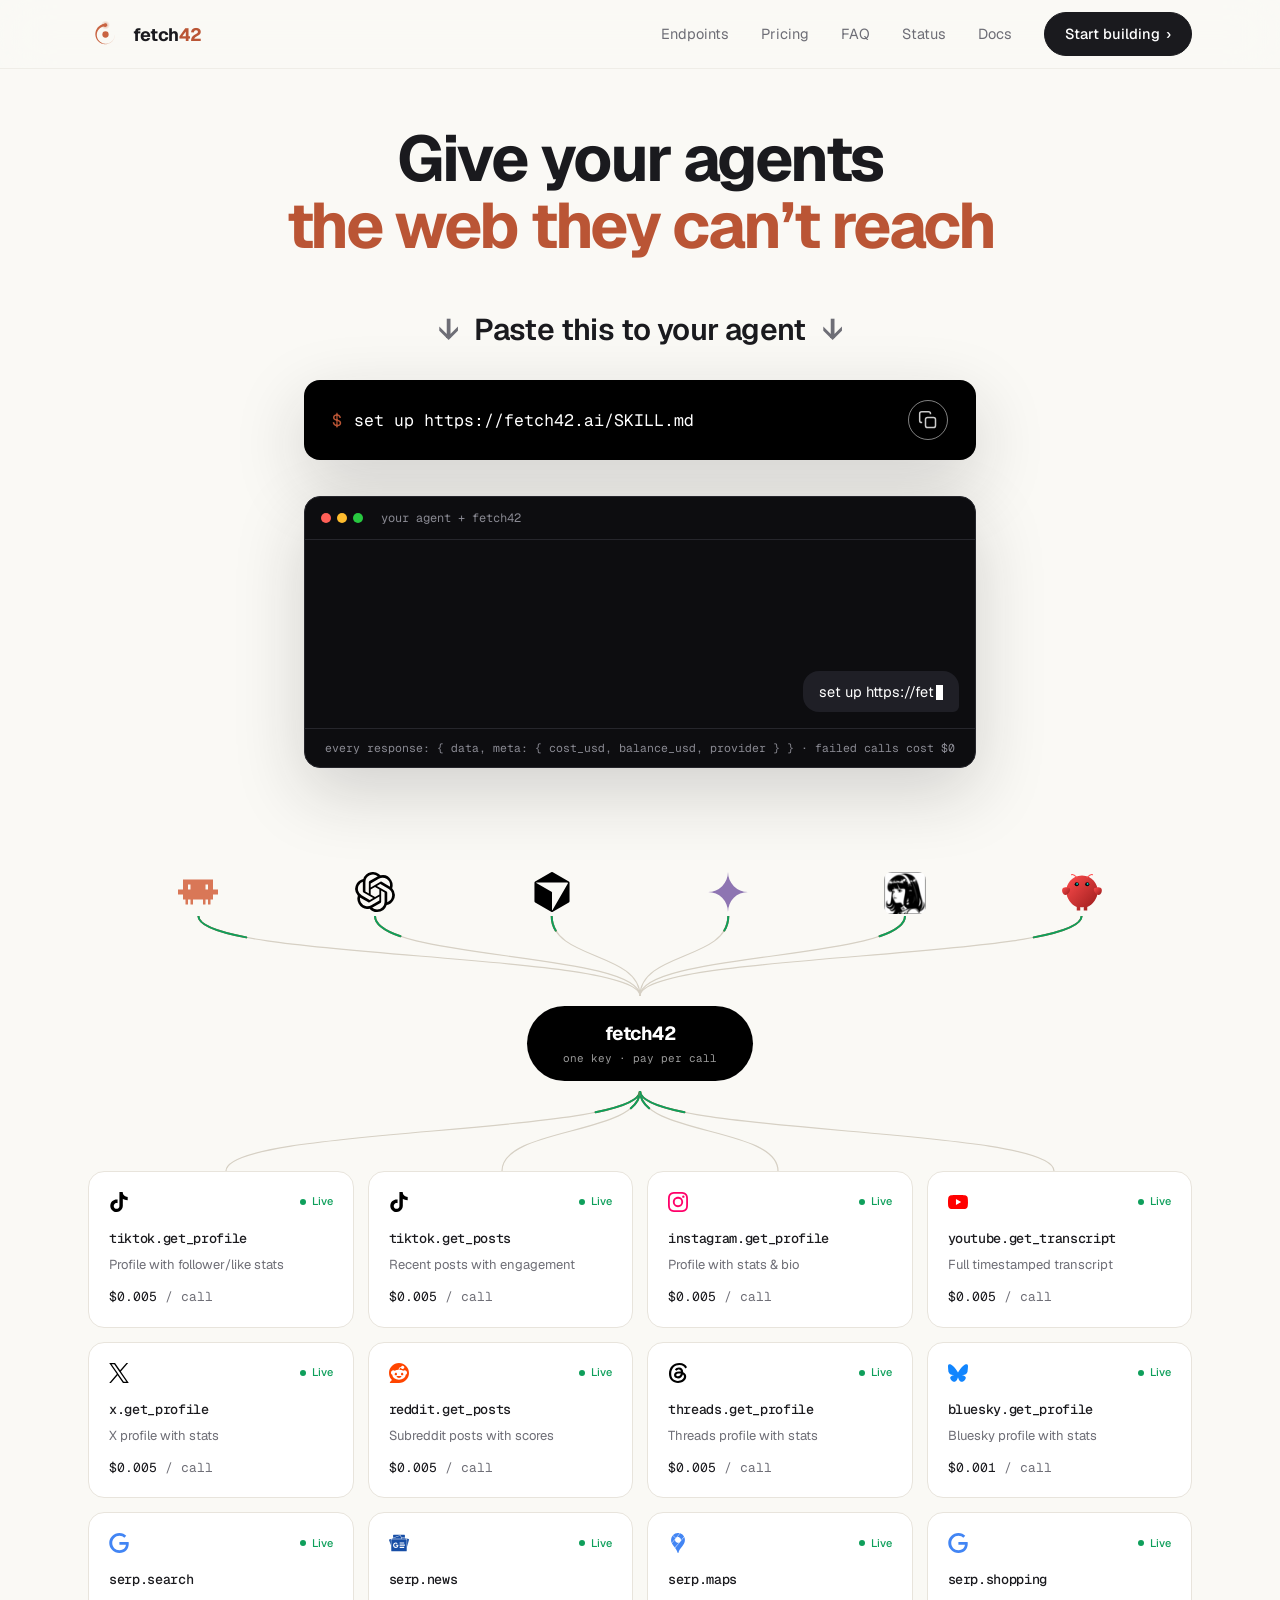
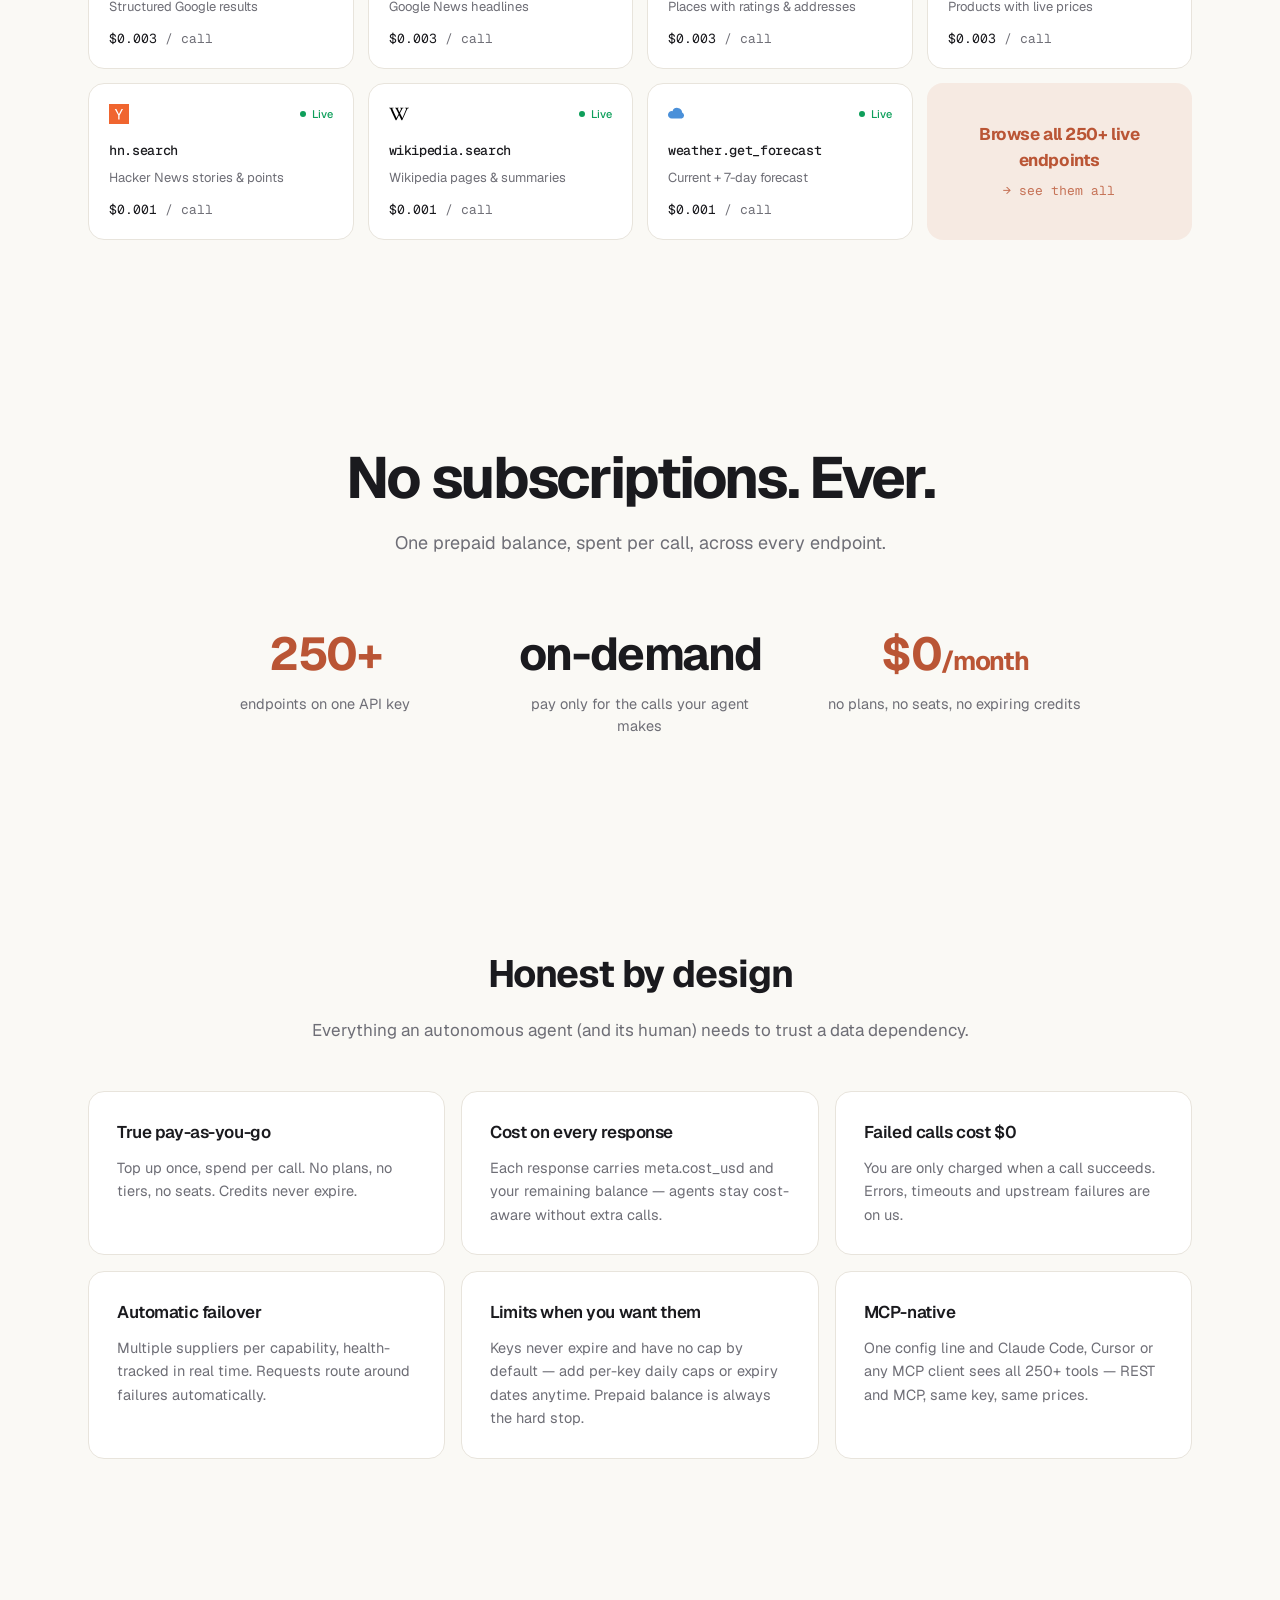
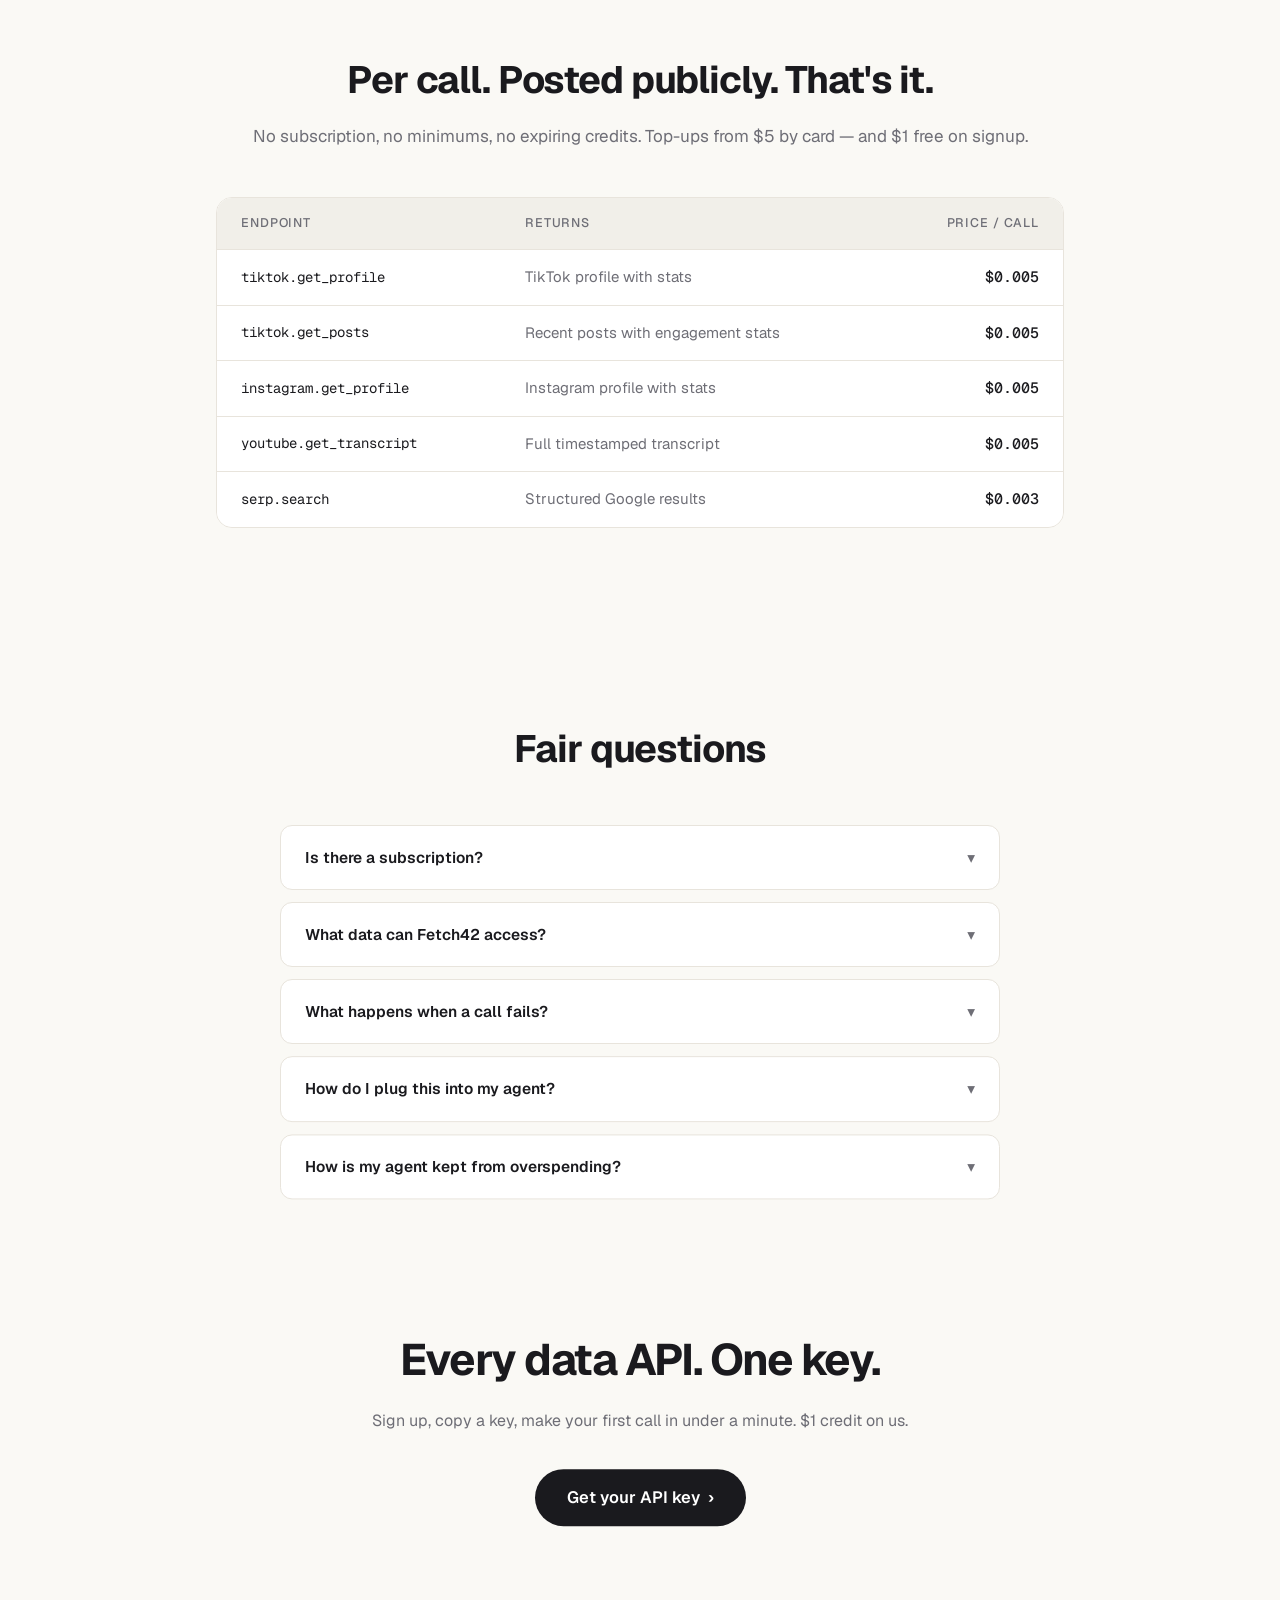
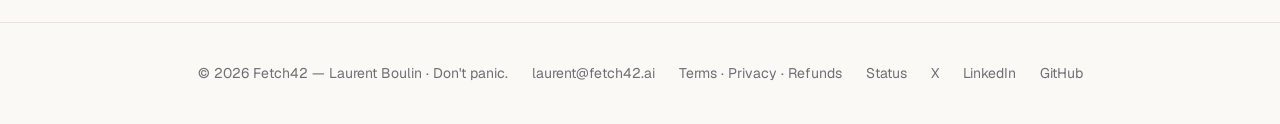
==== commit dddaaa68: "add ReefAPI endpoints (Indeed, eBay, Etsy, Airbnb) to SKILL.md index" ====
--- a/index.html
+++ b/index.html
@@ -1 +1 @@
-<!DOCTYPE html><!--JdNIggFHbNSZ_j3kbF8k9--><html lang="en" class="__variable_8adcd2 __variable_46451f"><head><meta charSet="utf-8"/><meta name="viewport" content="width=device-width, initial-scale=1"/><link rel="preload" href="/_next/static/media/0b78ff376f6b9734-s.p.woff2" as="font" crossorigin="" type="font/woff2"/><link rel="preload" href="/_next/static/media/723e11e5093b8e80.p.woff2" as="font" crossorigin="" type="font/woff2"/><link rel="preload" as="image" href="/assets/mark.svg"/><link rel="preload" as="image" href="/agents/hermes.png"/><link rel="preload" as="image" href="/agents/openclaw.svg"/><link rel="stylesheet" href="/_next/static/css/e99d9eca6ba6092f.css" data-precedence="next"/><link rel="preload" as="script" fetchPriority="low" href="/_next/static/chunks/webpack-0a627bf48e04bdc2.js"/><script src="/_next/static/chunks/f625b344-4dca96ade7eb2f50.js" async=""></script><script src="/_next/static/chunks/635-7951fe9ed20d33b3.js" async=""></script><script src="/_next/static/chunks/main-app-c3907aa0f7684cbb.js" async=""></script><script src="/_next/static/chunks/279-0eb064502296af9c.js" async=""></script><script src="/_next/static/chunks/app/page-b6c47eb3effdfdc5.js" async=""></script><meta name="next-size-adjust" content=""/><title>Fetch42 — Every data API for AI agents. One key.</title><meta name="description" content="Fetch42 is the data layer for AI agents: real-time public web &amp; social data through one API key, one prepaid balance, priced per call."/><link rel="canonical" href="https://fetch42.ai/"/><meta property="og:title" content="Fetch42 — Every data API for AI agents. One key."/><meta property="og:description" content="Real-time public web &amp; social data for AI agents — one prepaid balance, priced per call."/><meta property="og:url" content="https://fetch42.ai/"/><meta property="og:image" content="https://fetch42.ai/assets/og.png"/><meta property="og:type" content="website"/><meta name="twitter:card" content="summary_large_image"/><meta name="twitter:site" content="@fetch42ai"/><meta name="twitter:title" content="Fetch42 — Every data API for AI agents. One key."/><meta name="twitter:description" content="Real-time public web &amp; social data for AI agents — one prepaid balance, priced per call."/><meta name="twitter:image" content="https://fetch42.ai/assets/og.png"/><link rel="icon" href="/favicon.ico"/><link rel="apple-touch-icon" href="/assets/icon-180.png"/><script>try{if(localStorage.getItem("sb-ubdleklnejuayewxbqev-auth-token"))document.documentElement.classList.add("authed")}catch(e){}</script><script src="/_next/static/chunks/polyfills-42372ed130431b0a.js" noModule=""></script></head><body><div hidden=""><!--$--><!--/$--></div><script type="application/ld+json">{"@context":"https://schema.org","@type":"FAQPage","mainEntity":[{"@type":"Question","name":"Is there a subscription?","acceptedAnswer":{"@type":"Answer","text":"No, and there never will be. You top up a balance; calls deduct from it. Credits never expire. When you stop using Fetch42, you stop paying."}},{"@type":"Question","name":"What data can Fetch42 access?","acceptedAnswer":{"@type":"Answer","text":"Publicly available data only — public profiles, public posts, public video transcripts, search results. Structured into one clean schema per capability."}},{"@type":"Question","name":"What happens when a call fails?","acceptedAnswer":{"@type":"Answer","text":"You pay nothing. We first retry through a different upstream source automatically; if everything fails, the call is free and logged. Only successful responses are ever charged."}},{"@type":"Question","name":"How do I plug this into my agent?","acceptedAnswer":{"@type":"Answer","text":"Two ways, both live: REST with your API key — one curl to try it — or the MCP endpoint, where Claude Code, Cursor or any MCP client discovers every Fetch42 tool with one config line. Same key, same prices, exact cost in every response."}},{"@type":"Question","name":"How is my agent kept from overspending?","acceptedAnswer":{"@type":"Answer","text":"Prepaid balance (you can never go negative), optional per-key daily caps and expiry dates, and the exact cost plus remaining balance on every response."}}]}</script><nav class="sticky top-0 z-20 border-b border-line/60 bg-bg/85 backdrop-blur-xl"><div class="mx-auto flex h-[68px] max-w-6xl items-center justify-between px-6"><a href="/" class="flex items-center gap-2.5 text-[18px] font-bold tracking-tight text-fg"><img src="/assets/mark.svg" alt="" class="h-[35px] w-[35px]"/><span>fetch<span class="text-brand2">42</span></span></a><div class="flex items-center gap-8 text-[14.5px]"><a href="/endpoints/" class="hidden text-mut hover:text-fg sm:block">Endpoints</a><a href="#pricing" class="hidden text-mut hover:text-fg sm:block">Pricing</a><a href="#faq" class="hidden text-mut hover:text-fg sm:block">FAQ</a><a href="/status/" class="hidden text-mut hover:text-fg sm:block">Status</a><a href="/docs/" class="hidden text-mut hover:text-fg sm:block">Docs</a><a href="/dashboard/" class="nav-cta-anon group flex h-[44px] items-center gap-1.5 rounded-full border border-fg bg-fg px-5 text-[14.5px] font-medium text-white hover:border-black hover:bg-black">Start building<span class="transition-transform group-hover:translate-x-0.5">›</span></a><a href="/dashboard/" class="nav-cta-authed group flex h-[44px] items-center gap-1.5 rounded-full border border-line2 px-5 text-[14.5px] font-medium text-fg hover:border-mut">Dashboard<span class="transition-transform group-hover:translate-x-0.5">›</span></a></div></div></nav><header class="mx-auto max-w-5xl px-6 pt-10 text-center sm:pt-14"><h1 class="mx-auto text-[46px] font-bold leading-[1.05] tracking-[-0.04em] sm:text-[64px]">Give your agents<br/><span class="text-brand2">the web they can’t reach</span></h1><div class="mx-auto mt-12 max-w-2xl"><p class="text-[26px] font-semibold tracking-[-0.02em] text-fg sm:text-[30px]"><span class="mr-4 text-mut" aria-hidden="true">↓</span>Paste this to your agent<span class="ml-4 text-mut" aria-hidden="true">↓</span></p><button class="group mt-7 flex w-full items-center justify-between gap-4 rounded-2xl bg-black px-7 py-5 text-left shadow-[0_24px_70px_rgba(26,26,30,0.18)]"><span class="overflow-x-auto whitespace-nowrap font-mono text-[16.5px] text-white"><span class="mr-3 text-brand2">$</span><span>_</span></span><span class="relative flex-none p-2.5 text-white/80 transition-colors group-hover:text-white"><span class="copy-ring absolute inset-0 rounded-full border border-white/50" aria-hidden="true"></span><svg viewBox="0 0 24 24" fill="none" stroke="currentColor" stroke-width="1.8" class="h-[20px] w-[20px]"><rect x="9" y="9" width="12" height="12" rx="2.5"></rect><path d="M5 15H4.5A2.5 2.5 0 0 1 2 12.5v-8A2.5 2.5 0 0 1 4.5 2h8A2.5 2.5 0 0 1 15 4.5V5"></path></svg></span></button></div></header><div class="demo-glow px-6 pb-10 pt-9"><div class="mx-auto max-w-2xl rounded-2xl border border-[#26262c] bg-[#0d0d10] shadow-[0_24px_70px_rgba(26,26,30,0.18)]"><div class="flex items-center gap-1.5 border-b border-[#26262c] px-4 py-3"><span class="h-[10px] w-[10px] rounded-full bg-[#ff5f57]"></span><span class="h-[10px] w-[10px] rounded-full bg-[#febc2e]"></span><span class="h-[10px] w-[10px] rounded-full bg-[#28c840]"></span><span class="ml-3 font-mono text-[12px] text-[#8a8a93]">your agent + fetch42</span></div><div class="flex h-[210px] flex-col justify-end gap-2.5 overflow-hidden p-4 text-left sm:h-[188px]"></div><div class="border-t border-[#26262c] px-5 py-2.5 text-left font-mono text-[11.5px] text-[#8a8a93]">every response: <!-- -->{ data, meta: { cost_usd, balance_usd, provider } }<!-- --> · failed calls cost $0</div></div></div><section id="capabilities" class="mx-auto max-w-6xl px-6 pb-24 pt-16 text-center"><div class="select-none"><div class="relative mx-auto h-[44px]"><div title="Claude Code" class="absolute top-0 flex -translate-x-1/2 items-center" style="left:10%"><svg viewBox="0 0 24 24" class="h-[40px] w-[40px]" style="fill:#D97757" aria-hidden="true"><path d="M21 10.5h3v3h-3v3h-1.5v3H18v-3h-1.5v3H15v-3H9v3H7.5v-3H6v3H4.5v-3H3v-3H0v-3h3v-6h18Zm-15 0h1.5v-3H6Zm10.5 0H18v-3h-1.5z"></path></svg></div><div title="ChatGPT" class="absolute top-0 flex -translate-x-1/2 items-center" style="left:26%"><svg viewBox="0 0 24 24" class="h-[40px] w-[40px]" style="fill:#000000" aria-hidden="true"><path d="M22.2819 9.8211a5.9847 5.9847 0 0 0-.5157-4.9108 6.0462 6.0462 0 0 0-6.5098-2.9A6.0651 6.0651 0 0 0 4.9807 4.1818a5.9847 5.9847 0 0 0-3.9977 2.9 6.0462 6.0462 0 0 0 .7427 7.0966 5.98 5.98 0 0 0 .511 4.9107 6.051 6.051 0 0 0 6.5146 2.9001A5.9847 5.9847 0 0 0 13.2599 24a6.0557 6.0557 0 0 0 5.7718-4.2058 5.9894 5.9894 0 0 0 3.9977-2.9001 6.0557 6.0557 0 0 0-.7475-7.0729zm-9.022 12.6081a4.4755 4.4755 0 0 1-2.8764-1.0408l.1419-.0804 4.7783-2.7582a.7948.7948 0 0 0 .3927-.6813v-6.7369l2.02 1.1686a.071.071 0 0 1 .038.052v5.5826a4.504 4.504 0 0 1-4.4945 4.4944zm-9.6607-4.1254a4.4708 4.4708 0 0 1-.5346-3.0137l.142.0852 4.783 2.7582a.7712.7712 0 0 0 .7806 0l5.8428-3.3685v2.3324a.0804.0804 0 0 1-.0332.0615L9.74 19.9502a4.4992 4.4992 0 0 1-6.1408-1.6464zM2.3408 7.8956a4.485 4.485 0 0 1 2.3655-1.9728V11.6a.7664.7664 0 0 0 .3879.6765l5.8144 3.3543-2.0201 1.1685a.0757.0757 0 0 1-.071 0l-4.8303-2.7865A4.504 4.504 0 0 1 2.3408 7.872zm16.5963 3.8558L13.1038 8.364 15.1192 7.2a.0757.0757 0 0 1 .071 0l4.8303 2.7913a4.4944 4.4944 0 0 1-.6765 8.1042v-5.6772a.79.79 0 0 0-.407-.667zm2.0107-3.0231l-.142-.0852-4.7735-2.7818a.7759.7759 0 0 0-.7854 0L9.409 9.2297V6.8974a.0662.0662 0 0 1 .0284-.0615l4.8303-2.7866a4.4992 4.4992 0 0 1 6.6802 4.66zM8.3065 12.863l-2.02-1.1638a.0804.0804 0 0 1-.038-.0567V6.0742a4.4992 4.4992 0 0 1 7.3757-3.4537l-.142.0805L8.704 5.459a.7948.7948 0 0 0-.3927.6813zm1.0976-2.3654l2.602-1.4998 2.6069 1.4998v2.9994l-2.5974 1.4997-2.6067-1.4997Z"></path></svg></div><div title="Cursor" class="absolute top-0 flex -translate-x-1/2 items-center" style="left:42%"><svg viewBox="0 0 24 24" class="h-[40px] w-[40px]" style="fill:#000000" aria-hidden="true"><path d="M11.503.131 1.891 5.678a.84.84 0 0 0-.42.726v11.188c0 .3.162.575.42.724l9.609 5.55a1 1 0 0 0 .998 0l9.61-5.55a.84.84 0 0 0 .42-.724V6.404a.84.84 0 0 0-.42-.726L12.497.131a1.01 1.01 0 0 0-.996 0M2.657 6.338h18.55c.263 0 .43.287.297.515L12.23 22.918c-.062.107-.229.064-.229-.06V12.335a.59.59 0 0 0-.295-.51l-9.11-5.257c-.109-.063-.064-.23.061-.23"></path></svg></div><div title="Gemini CLI" class="absolute top-0 flex -translate-x-1/2 items-center" style="left:58%"><svg viewBox="0 0 24 24" class="h-[40px] w-[40px]" style="fill:#8E75B2" aria-hidden="true"><path d="M11.04 19.32Q12 21.51 12 24q0-2.49.93-4.68.96-2.19 2.58-3.81t3.81-2.55Q21.51 12 24 12q-2.49 0-4.68-.93a12.3 12.3 0 0 1-3.81-2.58 12.3 12.3 0 0 1-2.58-3.81Q12 2.49 12 0q0 2.49-.96 4.68-.93 2.19-2.55 3.81a12.3 12.3 0 0 1-3.81 2.58Q2.49 12 0 12q2.49 0 4.68.96 2.19.93 3.81 2.55t2.55 3.81"></path></svg></div><div title="Hermes" class="absolute top-0 flex -translate-x-1/2 items-center" style="left:74%"><img src="/agents/hermes.png" alt="Hermes" class="h-[42px] w-[42px] rounded-[8px]"/></div><div title="Clawbot" class="absolute top-0 flex -translate-x-1/2 items-center" style="left:90%"><img src="/agents/openclaw.svg" alt="Clawbot" class="h-[42px] w-[42px] rounded-[8px]"/></div></div><svg viewBox="0 0 1104 80" preserveAspectRatio="none" class="h-[80px] w-full" aria-hidden="true"><g><path d="M 110.4 0 C 110.4 44, 552 36, 552 80" fill="none" stroke="var(--color-line2)" stroke-width="1.2"></path><path d="M 110.4 0 C 110.4 44, 552 36, 552 80" fill="none" stroke="var(--color-brand)" stroke-width="2" pathLength="100" class="flow-a"></path><path d="M 110.4 0 C 110.4 44, 552 36, 552 80" fill="none" stroke="var(--color-mint)" stroke-width="2" pathLength="100" class="flow-d"></path></g><g><path d="M 287.0 0 C 287.0 44, 552 36, 552 80" fill="none" stroke="var(--color-line2)" stroke-width="1.2"></path><path d="M 287.0 0 C 287.0 44, 552 36, 552 80" fill="none" stroke="var(--color-brand)" stroke-width="2" pathLength="100" class="flow-a"></path><path d="M 287.0 0 C 287.0 44, 552 36, 552 80" fill="none" stroke="var(--color-mint)" stroke-width="2" pathLength="100" class="flow-d"></path></g><g><path d="M 463.7 0 C 463.7 44, 552 36, 552 80" fill="none" stroke="var(--color-line2)" stroke-width="1.2"></path><path d="M 463.7 0 C 463.7 44, 552 36, 552 80" fill="none" stroke="var(--color-brand)" stroke-width="2" pathLength="100" class="flow-a"></path><path d="M 463.7 0 C 463.7 44, 552 36, 552 80" fill="none" stroke="var(--color-mint)" stroke-width="2" pathLength="100" class="flow-d"></path></g><g><path d="M 640.3 0 C 640.3 44, 552 36, 552 80" fill="none" stroke="var(--color-line2)" stroke-width="1.2"></path><path d="M 640.3 0 C 640.3 44, 552 36, 552 80" fill="none" stroke="var(--color-brand)" stroke-width="2" pathLength="100" class="flow-a"></path><path d="M 640.3 0 C 640.3 44, 552 36, 552 80" fill="none" stroke="var(--color-mint)" stroke-width="2" pathLength="100" class="flow-d"></path></g><g><path d="M 817.0 0 C 817.0 44, 552 36, 552 80" fill="none" stroke="var(--color-line2)" stroke-width="1.2"></path><path d="M 817.0 0 C 817.0 44, 552 36, 552 80" fill="none" stroke="var(--color-brand)" stroke-width="2" pathLength="100" class="flow-a"></path><path d="M 817.0 0 C 817.0 44, 552 36, 552 80" fill="none" stroke="var(--color-mint)" stroke-width="2" pathLength="100" class="flow-d"></path></g><g><path d="M 993.6 0 C 993.6 44, 552 36, 552 80" fill="none" stroke="var(--color-line2)" stroke-width="1.2"></path><path d="M 993.6 0 C 993.6 44, 552 36, 552 80" fill="none" stroke="var(--color-brand)" stroke-width="2" pathLength="100" class="flow-a"></path><path d="M 993.6 0 C 993.6 44, 552 36, 552 80" fill="none" stroke="var(--color-mint)" stroke-width="2" pathLength="100" class="flow-d"></path></g></svg><div class="relative z-10 mx-auto mt-2.5 flex w-fit flex-col items-center rounded-full bg-black px-9 py-3.5"><span class="text-[19px] font-bold tracking-tight text-white">fetch42</span><span class="mt-0.5 font-mono text-[11px] text-white/60">one key · pay per call</span></div><svg viewBox="0 0 1104 80" preserveAspectRatio="none" class="mt-2.5 hidden h-[80px] w-full lg:block" aria-hidden="true"><g><path d="M 552 0 C 552 44, 138.0 36, 138.0 80" fill="none" stroke="var(--color-line2)" stroke-width="1.2"></path><path d="M 552 0 C 552 44, 138.0 36, 138.0 80" fill="none" stroke="var(--color-brand)" stroke-width="2" pathLength="100" class="flow-b"></path><path d="M 552 0 C 552 44, 138.0 36, 138.0 80" fill="none" stroke="var(--color-mint)" stroke-width="2" pathLength="100" class="flow-c"></path></g><g><path d="M 552 0 C 552 44, 414.0 36, 414.0 80" fill="none" stroke="var(--color-line2)" stroke-width="1.2"></path><path d="M 552 0 C 552 44, 414.0 36, 414.0 80" fill="none" stroke="var(--color-brand)" stroke-width="2" pathLength="100" class="flow-b"></path><path d="M 552 0 C 552 44, 414.0 36, 414.0 80" fill="none" stroke="var(--color-mint)" stroke-width="2" pathLength="100" class="flow-c"></path></g><g><path d="M 552 0 C 552 44, 690.0 36, 690.0 80" fill="none" stroke="var(--color-line2)" stroke-width="1.2"></path><path d="M 552 0 C 552 44, 690.0 36, 690.0 80" fill="none" stroke="var(--color-brand)" stroke-width="2" pathLength="100" class="flow-b"></path><path d="M 552 0 C 552 44, 690.0 36, 690.0 80" fill="none" stroke="var(--color-mint)" stroke-width="2" pathLength="100" class="flow-c"></path></g><g><path d="M 552 0 C 552 44, 966.0 36, 966.0 80" fill="none" stroke="var(--color-line2)" stroke-width="1.2"></path><path d="M 552 0 C 552 44, 966.0 36, 966.0 80" fill="none" stroke="var(--color-brand)" stroke-width="2" pathLength="100" class="flow-b"></path><path d="M 552 0 C 552 44, 966.0 36, 966.0 80" fill="none" stroke="var(--color-mint)" stroke-width="2" pathLength="100" class="flow-c"></path></g></svg><div class="h-8 lg:hidden"></div></div><div class="grid gap-3.5 sm:grid-cols-2 lg:grid-cols-4"><div class="flex flex-col rounded-2xl border border-line bg-bg2 p-5 text-left transition-colors hover:border-line2"><div class="mb-4 flex items-center justify-between"><svg viewBox="0 0 24 24" class="h-5 w-5" style="fill:#000000" aria-hidden="true"><path d="M12.525.02c1.31-.02 2.61-.01 3.91-.02.08 1.53.63 3.09 1.75 4.17 1.12 1.11 2.7 1.62 4.24 1.79v4.03c-1.44-.05-2.89-.35-4.2-.97-.57-.26-1.1-.59-1.62-.93-.01 2.92.01 5.84-.02 8.75-.08 1.4-.54 2.79-1.35 3.94-1.31 1.92-3.58 3.17-5.91 3.21-1.43.08-2.86-.31-4.08-1.03-2.02-1.19-3.44-3.37-3.65-5.71-.02-.5-.03-1-.01-1.49.18-1.9 1.12-3.72 2.58-4.96 1.66-1.44 3.98-2.13 6.15-1.72.02 1.48-.04 2.96-.04 4.44-.99-.32-2.15-.23-3.02.37-.63.41-1.11 1.04-1.36 1.75-.21.51-.15 1.07-.14 1.61.24 1.64 1.82 3.02 3.5 2.87 1.12-.01 2.19-.66 2.77-1.61.19-.33.4-.67.41-1.06.1-1.79.06-3.57.07-5.36.01-4.03-.01-8.05.02-12.07z"></path></svg><span class="flex items-center gap-1.5 text-[11px] font-medium text-mint"><span class="h-1.5 w-1.5 rounded-full bg-mint"></span> Live</span></div><p class="font-mono text-[13.5px] font-medium tracking-tight text-fg">tiktok.get_profile</p><p class="mt-1.5 flex-1 text-[13px] leading-relaxed text-mut">Profile with follower/like stats</p><p class="mt-3 font-mono text-[13px] text-mut"><span class="text-fg">$0.005</span> / call</p></div><div class="flex flex-col rounded-2xl border border-line bg-bg2 p-5 text-left transition-colors hover:border-line2"><div class="mb-4 flex items-center justify-between"><svg viewBox="0 0 24 24" class="h-5 w-5" style="fill:#000000" aria-hidden="true"><path d="M12.525.02c1.31-.02 2.61-.01 3.91-.02.08 1.53.63 3.09 1.75 4.17 1.12 1.11 2.7 1.62 4.24 1.79v4.03c-1.44-.05-2.89-.35-4.2-.97-.57-.26-1.1-.59-1.62-.93-.01 2.92.01 5.84-.02 8.75-.08 1.4-.54 2.79-1.35 3.94-1.31 1.92-3.58 3.17-5.91 3.21-1.43.08-2.86-.31-4.08-1.03-2.02-1.19-3.44-3.37-3.65-5.71-.02-.5-.03-1-.01-1.49.18-1.9 1.12-3.72 2.58-4.96 1.66-1.44 3.98-2.13 6.15-1.72.02 1.48-.04 2.96-.04 4.44-.99-.32-2.15-.23-3.02.37-.63.41-1.11 1.04-1.36 1.75-.21.51-.15 1.07-.14 1.61.24 1.64 1.82 3.02 3.5 2.87 1.12-.01 2.19-.66 2.77-1.61.19-.33.4-.67.41-1.06.1-1.79.06-3.57.07-5.36.01-4.03-.01-8.05.02-12.07z"></path></svg><span class="flex items-center gap-1.5 text-[11px] font-medium text-mint"><span class="h-1.5 w-1.5 rounded-full bg-mint"></span> Live</span></div><p class="font-mono text-[13.5px] font-medium tracking-tight text-fg">tiktok.get_posts</p><p class="mt-1.5 flex-1 text-[13px] leading-relaxed text-mut">Recent posts with engagement</p><p class="mt-3 font-mono text-[13px] text-mut"><span class="text-fg">$0.005</span> / call</p></div><div class="flex flex-col rounded-2xl border border-line bg-bg2 p-5 text-left transition-colors hover:border-line2"><div class="mb-4 flex items-center justify-between"><svg viewBox="0 0 24 24" class="h-5 w-5" style="fill:#FF0069" aria-hidden="true"><path d="M7.0301.084c-1.2768.0602-2.1487.264-2.911.5634-.7888.3075-1.4575.72-2.1228 1.3877-.6652.6677-1.075 1.3368-1.3802 2.127-.2954.7638-.4956 1.6365-.552 2.914-.0564 1.2775-.0689 1.6882-.0626 4.947.0062 3.2586.0206 3.6671.0825 4.9473.061 1.2765.264 2.1482.5635 2.9107.308.7889.72 1.4573 1.388 2.1228.6679.6655 1.3365 1.0743 2.1285 1.38.7632.295 1.6361.4961 2.9134.552 1.2773.056 1.6884.069 4.9462.0627 3.2578-.0062 3.668-.0207 4.9478-.0814 1.28-.0607 2.147-.2652 2.9098-.5633.7889-.3086 1.4578-.72 2.1228-1.3881.665-.6682 1.0745-1.3378 1.3795-2.1284.2957-.7632.4966-1.636.552-2.9124.056-1.2809.0692-1.6898.063-4.948-.0063-3.2583-.021-3.6668-.0817-4.9465-.0607-1.2797-.264-2.1487-.5633-2.9117-.3084-.7889-.72-1.4568-1.3876-2.1228C21.2982 1.33 20.628.9208 19.8378.6165 19.074.321 18.2017.1197 16.9244.0645 15.6471.0093 15.236-.005 11.977.0014 8.718.0076 8.31.0215 7.0301.0839m.1402 21.6932c-1.17-.0509-1.8053-.2453-2.2287-.408-.5606-.216-.96-.4771-1.3819-.895-.422-.4178-.6811-.8186-.9-1.378-.1644-.4234-.3624-1.058-.4171-2.228-.0595-1.2645-.072-1.6442-.079-4.848-.007-3.2037.0053-3.583.0607-4.848.05-1.169.2456-1.805.408-2.2282.216-.5613.4762-.96.895-1.3816.4188-.4217.8184-.6814 1.3783-.9003.423-.1651 1.0575-.3614 2.227-.4171 1.2655-.06 1.6447-.072 4.848-.079 3.2033-.007 3.5835.005 4.8495.0608 1.169.0508 1.8053.2445 2.228.408.5608.216.96.4754 1.3816.895.4217.4194.6816.8176.9005 1.3787.1653.4217.3617 1.056.4169 2.2263.0602 1.2655.0739 1.645.0796 4.848.0058 3.203-.0055 3.5834-.061 4.848-.051 1.17-.245 1.8055-.408 2.2294-.216.5604-.4763.96-.8954 1.3814-.419.4215-.8181.6811-1.3783.9-.4224.1649-1.0577.3617-2.2262.4174-1.2656.0595-1.6448.072-4.8493.079-3.2045.007-3.5825-.006-4.848-.0608M16.953 5.5864A1.44 1.44 0 1 0 18.39 4.144a1.44 1.44 0 0 0-1.437 1.4424M5.8385 12.012c.0067 3.4032 2.7706 6.1557 6.173 6.1493 3.4026-.0065 6.157-2.7701 6.1506-6.1733-.0065-3.4032-2.771-6.1565-6.174-6.1498-3.403.0067-6.156 2.771-6.1496 6.1738M8 12.0077a4 4 0 1 1 4.008 3.9921A3.9996 3.9996 0 0 1 8 12.0077"></path></svg><span class="flex items-center gap-1.5 text-[11px] font-medium text-mint"><span class="h-1.5 w-1.5 rounded-full bg-mint"></span> Live</span></div><p class="font-mono text-[13.5px] font-medium tracking-tight text-fg">instagram.get_profile</p><p class="mt-1.5 flex-1 text-[13px] leading-relaxed text-mut">Profile with stats &amp; bio</p><p class="mt-3 font-mono text-[13px] text-mut"><span class="text-fg">$0.005</span> / call</p></div><div class="flex flex-col rounded-2xl border border-line bg-bg2 p-5 text-left transition-colors hover:border-line2"><div class="mb-4 flex items-center justify-between"><svg viewBox="0 0 24 24" class="h-5 w-5" style="fill:#FF0000" aria-hidden="true"><path d="M23.498 6.186a3.016 3.016 0 0 0-2.122-2.136C19.505 3.545 12 3.545 12 3.545s-7.505 0-9.377.505A3.017 3.017 0 0 0 .502 6.186C0 8.07 0 12 0 12s0 3.93.502 5.814a3.016 3.016 0 0 0 2.122 2.136c1.871.505 9.376.505 9.376.505s7.505 0 9.377-.505a3.015 3.015 0 0 0 2.122-2.136C24 15.93 24 12 24 12s0-3.93-.502-5.814zM9.545 15.568V8.432L15.818 12l-6.273 3.568z"></path></svg><span class="flex items-center gap-1.5 text-[11px] font-medium text-mint"><span class="h-1.5 w-1.5 rounded-full bg-mint"></span> Live</span></div><p class="font-mono text-[13.5px] font-medium tracking-tight text-fg">youtube.get_transcript</p><p class="mt-1.5 flex-1 text-[13px] leading-relaxed text-mut">Full timestamped transcript</p><p class="mt-3 font-mono text-[13px] text-mut"><span class="text-fg">$0.005</span> / call</p></div><div class="flex flex-col rounded-2xl border border-line bg-bg2 p-5 text-left transition-colors hover:border-line2"><div class="mb-4 flex items-center justify-between"><svg viewBox="0 0 24 24" class="h-5 w-5" style="fill:#000000" aria-hidden="true"><path d="M14.234 10.162 22.977 0h-2.072l-7.591 8.824L7.251 0H.258l9.168 13.343L.258 24H2.33l8.016-9.318L16.749 24h6.993zm-2.837 3.299-.929-1.329L3.076 1.56h3.182l5.965 8.532.929 1.329 7.754 11.09h-3.182z"></path></svg><span class="flex items-center gap-1.5 text-[11px] font-medium text-mint"><span class="h-1.5 w-1.5 rounded-full bg-mint"></span> Live</span></div><p class="font-mono text-[13.5px] font-medium tracking-tight text-fg">x.get_profile</p><p class="mt-1.5 flex-1 text-[13px] leading-relaxed text-mut">X profile with stats</p><p class="mt-3 font-mono text-[13px] text-mut"><span class="text-fg">$0.005</span> / call</p></div><div class="flex flex-col rounded-2xl border border-line bg-bg2 p-5 text-left transition-colors hover:border-line2"><div class="mb-4 flex items-center justify-between"><svg viewBox="0 0 24 24" class="h-5 w-5" style="fill:#FF4500" aria-hidden="true"><path d="M12 0C5.373 0 0 5.373 0 12c0 3.314 1.343 6.314 3.515 8.485l-2.286 2.286C.775 23.225 1.097 24 1.738 24H12c6.627 0 12-5.373 12-12S18.627 0 12 0Zm4.388 3.199c1.104 0 1.999.895 1.999 1.999 0 1.105-.895 2-1.999 2-.946 0-1.739-.657-1.947-1.539v.002c-1.147.162-2.032 1.15-2.032 2.341v.007c1.776.067 3.4.567 4.686 1.363.473-.363 1.064-.58 1.707-.58 1.547 0 2.802 1.254 2.802 2.802 0 1.117-.655 2.081-1.601 2.531-.088 3.256-3.637 5.876-7.997 5.876-4.361 0-7.905-2.617-7.998-5.87-.954-.447-1.614-1.415-1.614-2.538 0-1.548 1.255-2.802 2.803-2.802.645 0 1.239.218 1.712.585 1.275-.79 2.881-1.291 4.64-1.365v-.01c0-1.663 1.263-3.034 2.88-3.207.188-.911.993-1.595 1.959-1.595Zm-8.085 8.376c-.784 0-1.459.78-1.506 1.797-.047 1.016.64 1.429 1.426 1.429.786 0 1.371-.369 1.418-1.385.047-1.017-.553-1.841-1.338-1.841Zm7.406 0c-.786 0-1.385.824-1.338 1.841.047 1.017.634 1.385 1.418 1.385.785 0 1.473-.413 1.426-1.429-.046-1.017-.721-1.797-1.506-1.797Zm-3.703 4.013c-.974 0-1.907.048-2.77.135-.147.015-.241.168-.183.305.483 1.154 1.622 1.964 2.953 1.964 1.33 0 2.47-.81 2.953-1.964.057-.137-.037-.29-.184-.305-.863-.087-1.795-.135-2.769-.135Z"></path></svg><span class="flex items-center gap-1.5 text-[11px] font-medium text-mint"><span class="h-1.5 w-1.5 rounded-full bg-mint"></span> Live</span></div><p class="font-mono text-[13.5px] font-medium tracking-tight text-fg">reddit.get_posts</p><p class="mt-1.5 flex-1 text-[13px] leading-relaxed text-mut">Subreddit posts with scores</p><p class="mt-3 font-mono text-[13px] text-mut"><span class="text-fg">$0.005</span> / call</p></div><div class="flex flex-col rounded-2xl border border-line bg-bg2 p-5 text-left transition-colors hover:border-line2"><div class="mb-4 flex items-center justify-between"><svg viewBox="0 0 24 24" class="h-5 w-5" style="fill:#000000" aria-hidden="true"><path d="M18.263 11.097c-.03-3.486-1.92-5.586-5.111-5.586-2.13 0-3.922.963-4.863 2.499l2.062 1.438c.535-.843 1.272-1.543 2.628-1.543 1.528 0 2.318.85 2.544 2.431a15 15 0 0 0-2.236-.173c-4.125 0-6.068 1.867-6.068 4.336s1.943 3.99 4.804 3.99c3.139 0 5.013-2.115 5.781-4.735.798.361 1.348 1.204 1.348 2.47 0 3.387-3.907 5.232-7.22 5.232-4.885 0-8.077-3.207-8.077-8.424 0-6.392 4.223-10.487 9.9-10.487 3.808 0 5.69 1.671 6.97 3.914l2.108-1.475C21.44 2.078 18.331 0 13.663 0 6.227 0 1.168 5.277 1.168 12.934c0 7 4.953 11.066 10.856 11.066 4.878 0 9.809-2.846 9.809-7.716 0-2.545-1.46-4.231-3.569-5.187m-6.33 4.855c-1.077 0-2.026-.512-2.026-1.453 0-1.483 1.822-1.934 3.606-1.934.678 0 1.34.045 1.927.173-.422 1.927-1.671 3.215-3.508 3.214Z"></path></svg><span class="flex items-center gap-1.5 text-[11px] font-medium text-mint"><span class="h-1.5 w-1.5 rounded-full bg-mint"></span> Live</span></div><p class="font-mono text-[13.5px] font-medium tracking-tight text-fg">threads.get_profile</p><p class="mt-1.5 flex-1 text-[13px] leading-relaxed text-mut">Threads profile with stats</p><p class="mt-3 font-mono text-[13px] text-mut"><span class="text-fg">$0.005</span> / call</p></div><div class="flex flex-col rounded-2xl border border-line bg-bg2 p-5 text-left transition-colors hover:border-line2"><div class="mb-4 flex items-center justify-between"><svg viewBox="0 0 24 24" class="h-5 w-5" style="fill:#1185FE" aria-hidden="true"><path d="M5.202 2.857C7.954 4.922 10.913 9.11 12 11.358c1.087-2.247 4.046-6.436 6.798-8.501C20.783 1.366 24 .213 24 3.883c0 .732-.42 6.156-.667 7.037-.856 3.061-3.978 3.842-6.755 3.37 4.854.826 6.089 3.562 3.422 6.299-5.065 5.196-7.28-1.304-7.847-2.97-.104-.305-.152-.448-.153-.327 0-.121-.05.022-.153.327-.568 1.666-2.782 8.166-7.847 2.97-2.667-2.737-1.432-5.473 3.422-6.3-2.777.473-5.899-.308-6.755-3.369C.42 10.04 0 4.615 0 3.883c0-3.67 3.217-2.517 5.202-1.026"></path></svg><span class="flex items-center gap-1.5 text-[11px] font-medium text-mint"><span class="h-1.5 w-1.5 rounded-full bg-mint"></span> Live</span></div><p class="font-mono text-[13.5px] font-medium tracking-tight text-fg">bluesky.get_profile</p><p class="mt-1.5 flex-1 text-[13px] leading-relaxed text-mut">Bluesky profile with stats</p><p class="mt-3 font-mono text-[13px] text-mut"><span class="text-fg">$0.001</span> / call</p></div><div class="flex flex-col rounded-2xl border border-line bg-bg2 p-5 text-left transition-colors hover:border-line2"><div class="mb-4 flex items-center justify-between"><svg viewBox="0 0 24 24" class="h-5 w-5" style="fill:#4285F4" aria-hidden="true"><path d="M12.48 10.92v3.28h7.84c-.24 1.84-.853 3.187-1.787 4.133-1.147 1.147-2.933 2.4-6.053 2.4-4.827 0-8.6-3.893-8.6-8.72s3.773-8.72 8.6-8.72c2.6 0 4.507 1.027 5.907 2.347l2.307-2.307C18.747 1.44 16.133 0 12.48 0 5.867 0 .307 5.387.307 12s5.56 12 12.173 12c3.573 0 6.267-1.173 8.373-3.36 2.16-2.16 2.84-5.213 2.84-7.667 0-.76-.053-1.467-.173-2.053H12.48z"></path></svg><span class="flex items-center gap-1.5 text-[11px] font-medium text-mint"><span class="h-1.5 w-1.5 rounded-full bg-mint"></span> Live</span></div><p class="font-mono text-[13.5px] font-medium tracking-tight text-fg">serp.search</p><p class="mt-1.5 flex-1 text-[13px] leading-relaxed text-mut">Structured Google results</p><p class="mt-3 font-mono text-[13px] text-mut"><span class="text-fg">$0.003</span> / call</p></div><div class="flex flex-col rounded-2xl border border-line bg-bg2 p-5 text-left transition-colors hover:border-line2"><div class="mb-4 flex items-center justify-between"><svg viewBox="0 0 24 24" class="h-5 w-5" style="fill:#174EA6" aria-hidden="true"><path d="M21.2666 21.2a.6141.6141 0 0 1-.6128.6128H3.3446a.614.614 0 0 1-.6128-.6128V8.1153a.6141.6141 0 0 1 .6128-.6128h17.3091a.6141.6141 0 0 1 .6128.6128V21.2zm-3.0315-3.4196v-1.1957a.0803.0803 0 0 0-.0803-.0803h-5.3725v1.3619h5.3725a.0817.0817 0 0 0 .0804-.083l-.0001-.0029zm.8171-2.5875v-1.2012a.0803.0803 0 0 0-.079-.0817h-6.191v1.3619h6.1896a.079.079 0 0 0 .0804-.0776v-.0041.0027zm-.8171-2.5875v-1.2066a.0803.0803 0 0 0-.0803-.0803h-5.3725v1.3619h5.3725a.0816.0816 0 0 0 .0803-.079v.004zM8.1492 14.0448v1.2257h1.7704c-.1457.749-.8049 1.2924-1.7704 1.2924-1.0906-.0405-1.9418-.9574-1.9013-2.048.0384-1.0338.8676-1.8629 1.9013-1.9013a1.77 1.77 0 0 1 1.2529.4903l.9342-.9329a3.1405 3.1405 0 0 0-2.1871-.8525c-1.8051 0-3.2684 1.4633-3.2684 3.2684 0 1.8051 1.4633 3.2684 3.2684 3.2684 1.8889 0 3.1323-1.3278 3.1323-3.1976a3.941 3.941 0 0 0-.0518-.6183l-3.0805.0054zM2.2701 7.6537a.6156.6156 0 0 1 .6128-.6128h12.1545l-1.2692-3.4904a.5952.5952 0 0 0-.7436-.3827L.3676 7.7749a.5938.5938 0 0 0-.3228.7749l2.2253 6.112V7.6537za.6156.6156 0 0 1 .6128-.6128h12.1545l-1.2692-3.4904a.5952.5952 0 0 0-.7436-.3827L.3676 7.7749a.5938.5938 0 0 0-.3228.7749l2.2253 6.112V7.6537zm21.3116-.3105l-8.803-2.3683.7517 2.0659h5.5836a.6141.6141 0 0 1 .6128.6128v8.7948l2.2471-8.3659a.5923.5923 0 0 0-.3922-.7393zm-4.4955-1.6738V2.7946a.6101.6101 0 0 0-.6115-.6074H5.5236a.6101.6101 0 0 0-.6156.6046v2.8368l8.3904-3.0519a.5937.5937 0 0 1 .7422.3895l.5447 1.498 4.5009 1.2052z"></path></svg><span class="flex items-center gap-1.5 text-[11px] font-medium text-mint"><span class="h-1.5 w-1.5 rounded-full bg-mint"></span> Live</span></div><p class="font-mono text-[13.5px] font-medium tracking-tight text-fg">serp.news</p><p class="mt-1.5 flex-1 text-[13px] leading-relaxed text-mut">Google News headlines</p><p class="mt-3 font-mono text-[13px] text-mut"><span class="text-fg">$0.003</span> / call</p></div><div class="flex flex-col rounded-2xl border border-line bg-bg2 p-5 text-left transition-colors hover:border-line2"><div class="mb-4 flex items-center justify-between"><svg viewBox="0 0 24 24" class="h-5 w-5" style="fill:#4285F4" aria-hidden="true"><path d="M19.527 4.799c1.212 2.608.937 5.678-.405 8.173-1.101 2.047-2.744 3.74-4.098 5.614-.619.858-1.244 1.75-1.669 2.727-.141.325-.263.658-.383.992-.121.333-.224.673-.34 1.008-.109.314-.236.684-.627.687h-.007c-.466-.001-.579-.53-.695-.887-.284-.874-.581-1.713-1.019-2.525-.51-.944-1.145-1.817-1.79-2.671L19.527 4.799zM8.545 7.705l-3.959 4.707c.724 1.54 1.821 2.863 2.871 4.18.247.31.494.622.737.936l4.984-5.925-.029.01c-1.741.601-3.691-.291-4.392-1.987a3.377 3.377 0 0 1-.209-.716c-.063-.437-.077-.761-.004-1.198l.001-.007zM5.492 3.149l-.003.004c-1.947 2.466-2.281 5.88-1.117 8.77l4.785-5.689-.058-.05-3.607-3.035zM14.661.436l-3.838 4.563a.295.295 0 0 1 .027-.01c1.6-.551 3.403.15 4.22 1.626.176.319.323.683.377 1.045.068.446.085.773.012 1.22l-.003.016 3.836-4.561A8.382 8.382 0 0 0 14.67.439l-.009-.003zM9.466 5.868L14.162.285l-.047-.012A8.31 8.31 0 0 0 11.986 0a8.439 8.439 0 0 0-6.169 2.766l-.016.018 3.665 3.084z"></path></svg><span class="flex items-center gap-1.5 text-[11px] font-medium text-mint"><span class="h-1.5 w-1.5 rounded-full bg-mint"></span> Live</span></div><p class="font-mono text-[13.5px] font-medium tracking-tight text-fg">serp.maps</p><p class="mt-1.5 flex-1 text-[13px] leading-relaxed text-mut">Places with ratings &amp; addresses</p><p class="mt-3 font-mono text-[13px] text-mut"><span class="text-fg">$0.003</span> / call</p></div><div class="flex flex-col rounded-2xl border border-line bg-bg2 p-5 text-left transition-colors hover:border-line2"><div class="mb-4 flex items-center justify-between"><svg viewBox="0 0 24 24" class="h-5 w-5" style="fill:#4285F4" aria-hidden="true"><path d="M12.48 10.92v3.28h7.84c-.24 1.84-.853 3.187-1.787 4.133-1.147 1.147-2.933 2.4-6.053 2.4-4.827 0-8.6-3.893-8.6-8.72s3.773-8.72 8.6-8.72c2.6 0 4.507 1.027 5.907 2.347l2.307-2.307C18.747 1.44 16.133 0 12.48 0 5.867 0 .307 5.387.307 12s5.56 12 12.173 12c3.573 0 6.267-1.173 8.373-3.36 2.16-2.16 2.84-5.213 2.84-7.667 0-.76-.053-1.467-.173-2.053H12.48z"></path></svg><span class="flex items-center gap-1.5 text-[11px] font-medium text-mint"><span class="h-1.5 w-1.5 rounded-full bg-mint"></span> Live</span></div><p class="font-mono text-[13.5px] font-medium tracking-tight text-fg">serp.shopping</p><p class="mt-1.5 flex-1 text-[13px] leading-relaxed text-mut">Products with live prices</p><p class="mt-3 font-mono text-[13px] text-mut"><span class="text-fg">$0.003</span> / call</p></div><div class="flex flex-col rounded-2xl border border-line bg-bg2 p-5 text-left transition-colors hover:border-line2"><div class="mb-4 flex items-center justify-between"><svg viewBox="0 0 24 24" class="h-5 w-5" style="fill:#F0652F" aria-hidden="true"><path d="M0 24V0h24v24H0zM6.951 5.896l4.112 7.708v5.064h1.583v-4.972l4.148-7.799h-1.749l-2.457 4.875c-.372.745-.688 1.434-.688 1.434s-.297-.708-.651-1.434L8.831 5.896h-1.88z"></path></svg><span class="flex items-center gap-1.5 text-[11px] font-medium text-mint"><span class="h-1.5 w-1.5 rounded-full bg-mint"></span> Live</span></div><p class="font-mono text-[13.5px] font-medium tracking-tight text-fg">hn.search</p><p class="mt-1.5 flex-1 text-[13px] leading-relaxed text-mut">Hacker News stories &amp; points</p><p class="mt-3 font-mono text-[13px] text-mut"><span class="text-fg">$0.001</span> / call</p></div><div class="flex flex-col rounded-2xl border border-line bg-bg2 p-5 text-left transition-colors hover:border-line2"><div class="mb-4 flex items-center justify-between"><svg viewBox="0 0 24 24" class="h-5 w-5" style="fill:#000000" aria-hidden="true"><path d="M12.09 13.119c-.936 1.932-2.217 4.548-2.853 5.728-.616 1.074-1.127.931-1.532.029-1.406-3.321-4.293-9.144-5.651-12.409-.251-.601-.441-.987-.619-1.139-.181-.15-.554-.24-1.122-.271C.103 5.033 0 4.982 0 4.898v-.455l.052-.045c.924-.005 5.401 0 5.401 0l.051.045v.434c0 .119-.075.176-.225.176l-.564.031c-.485.029-.727.164-.727.436 0 .135.053.33.166.601 1.082 2.646 4.818 10.521 4.818 10.521l.136.046 2.411-4.81-.482-1.067-1.658-3.264s-.318-.654-.428-.872c-.728-1.443-.712-1.518-1.447-1.617-.207-.023-.313-.05-.313-.149v-.468l.06-.045h4.292l.113.037v.451c0 .105-.076.15-.227.15l-.308.047c-.792.061-.661.381-.136 1.422l1.582 3.252 1.758-3.504c.293-.64.233-.801.111-.947-.07-.084-.305-.22-.812-.24l-.201-.021c-.052 0-.098-.015-.145-.051-.045-.031-.067-.076-.067-.129v-.427l.061-.045c1.247-.008 4.043 0 4.043 0l.059.045v.436c0 .121-.059.178-.193.178-.646.03-.782.095-1.023.439-.12.186-.375.589-.646 1.039l-2.301 4.273-.065.135 2.792 5.712.17.048 4.396-10.438c.154-.422.129-.722-.064-.895-.197-.172-.346-.273-.857-.295l-.42-.016c-.061 0-.105-.014-.152-.045-.043-.029-.072-.075-.072-.119v-.436l.059-.045h4.961l.041.045v.437c0 .119-.074.18-.209.18-.648.03-1.127.18-1.443.421-.314.255-.557.616-.736 1.067 0 0-4.043 9.258-5.426 12.339-.525 1.007-1.053.917-1.503-.031-.571-1.171-1.773-3.786-2.646-5.71l.053-.036z"></path></svg><span class="flex items-center gap-1.5 text-[11px] font-medium text-mint"><span class="h-1.5 w-1.5 rounded-full bg-mint"></span> Live</span></div><p class="font-mono text-[13.5px] font-medium tracking-tight text-fg">wikipedia.search</p><p class="mt-1.5 flex-1 text-[13px] leading-relaxed text-mut">Wikipedia pages &amp; summaries</p><p class="mt-3 font-mono text-[13px] text-mut"><span class="text-fg">$0.001</span> / call</p></div><div class="flex flex-col rounded-2xl border border-line bg-bg2 p-5 text-left transition-colors hover:border-line2"><div class="mb-4 flex items-center justify-between"><svg viewBox="0 0 24 24" class="h-5 w-5" style="fill:#4A90D9" aria-hidden="true"><path d="M4.5 17.5a4.5 4.5 0 1 1 .873-8.915 6 6 0 0 1 11.622 1.522A4 4 0 0 1 16.5 17.5h-12z"></path></svg><span class="flex items-center gap-1.5 text-[11px] font-medium text-mint"><span class="h-1.5 w-1.5 rounded-full bg-mint"></span> Live</span></div><p class="font-mono text-[13.5px] font-medium tracking-tight text-fg">weather.get_forecast</p><p class="mt-1.5 flex-1 text-[13px] leading-relaxed text-mut">Current + 7-day forecast</p><p class="mt-3 font-mono text-[13px] text-mut"><span class="text-fg">$0.001</span> / call</p></div><a href="/endpoints/" class="group flex flex-col items-center justify-center gap-2 rounded-2xl bg-brand/10 p-5 text-center transition-colors hover:bg-brand/15"><span class="text-[17px] font-bold tracking-tight text-brand2">Browse all <!-- -->250+<!-- --> live endpoints</span><span class="font-mono text-[13px] text-brand2/80 transition-transform group-hover:translate-x-0.5">→ see them all</span></a></div></section><section class="mx-auto max-w-6xl px-6 py-28 text-center"><div style="opacity:0;transform:translateY(24px)"><h2 class="text-[44px] font-bold leading-[1.05] tracking-[-0.04em] sm:text-[58px]">No subscriptions. Ever.</h2><p class="mx-auto mt-5 text-[18px] text-mut">One prepaid balance, spent per call, across every endpoint.</p></div><div class="mx-auto mt-16 grid max-w-4xl gap-12 sm:grid-cols-3"><div style="opacity:0;transform:translateY(24px)"><p class="text-[46px] font-bold tracking-[-0.03em] text-brand2">250+</p><p class="mt-1 text-[14.5px] text-mut">endpoints on one API key</p></div><div style="opacity:0;transform:translateY(24px)"><p class="text-[46px] font-bold tracking-[-0.03em]">on-demand</p><p class="mt-1 text-[14.5px] text-mut">pay only for the calls your agent makes</p></div><div style="opacity:0;transform:translateY(24px)"><p class="text-[46px] font-bold tracking-[-0.03em] text-brand2">$0<span class="text-[26px]">/month</span></p><p class="mt-1 text-[14.5px] text-mut">no plans, no seats, no expiring credits</p></div></div></section><section class="mx-auto max-w-6xl px-6 py-24 text-center"><div style="opacity:0;transform:translateY(24px)"><h2 class="text-[38px] font-bold tracking-[-0.03em]">Honest by design</h2><p class="mx-auto mt-4 max-w-2xl text-[17px] text-mut">Everything an autonomous agent (and its human) needs to trust a data dependency.</p></div><div class="mt-12 grid gap-4 text-left sm:grid-cols-2 lg:grid-cols-3"><div style="opacity:0;transform:translateY(24px)"><div class="h-full rounded-2xl border border-line bg-bg2 p-7 transition-colors hover:border-line2"><p class="mb-2.5 text-[17px] font-semibold tracking-tight">True pay-as-you-go</p><p class="text-[14.5px] leading-relaxed text-mut">Top up once, spend per call. No plans, no tiers, no seats. Credits never expire.</p></div></div><div style="opacity:0;transform:translateY(24px)"><div class="h-full rounded-2xl border border-line bg-bg2 p-7 transition-colors hover:border-line2"><p class="mb-2.5 text-[17px] font-semibold tracking-tight">Cost on every response</p><p class="text-[14.5px] leading-relaxed text-mut">Each response carries meta.cost_usd and your remaining balance — agents stay cost-aware without extra calls.</p></div></div><div style="opacity:0;transform:translateY(24px)"><div class="h-full rounded-2xl border border-line bg-bg2 p-7 transition-colors hover:border-line2"><p class="mb-2.5 text-[17px] font-semibold tracking-tight">Failed calls cost $0</p><p class="text-[14.5px] leading-relaxed text-mut">You are only charged when a call succeeds. Errors, timeouts and upstream failures are on us.</p></div></div><div style="opacity:0;transform:translateY(24px)"><div class="h-full rounded-2xl border border-line bg-bg2 p-7 transition-colors hover:border-line2"><p class="mb-2.5 text-[17px] font-semibold tracking-tight">Automatic failover</p><p class="text-[14.5px] leading-relaxed text-mut">Multiple suppliers per capability, health-tracked in real time. Requests route around failures automatically.</p></div></div><div style="opacity:0;transform:translateY(24px)"><div class="h-full rounded-2xl border border-line bg-bg2 p-7 transition-colors hover:border-line2"><p class="mb-2.5 text-[17px] font-semibold tracking-tight">Limits when you want them</p><p class="text-[14.5px] leading-relaxed text-mut">Keys never expire and have no cap by default — add per-key daily caps or expiry dates anytime. Prepaid balance is always the hard stop.</p></div></div><div style="opacity:0;transform:translateY(24px)"><div class="h-full rounded-2xl border border-line bg-bg2 p-7 transition-colors hover:border-line2"><p class="mb-2.5 text-[17px] font-semibold tracking-tight">MCP-native</p><p class="text-[14.5px] leading-relaxed text-mut">One config line and Claude Code, Cursor or any MCP client sees all 250+ tools — REST and MCP, same key, same prices.</p></div></div></div></section><section id="pricing" class="mx-auto max-w-4xl px-6 py-24 text-center"><div style="opacity:0;transform:translateY(24px)"><h2 class="text-[38px] font-bold tracking-[-0.03em]">Per call. Posted publicly. That&#x27;s it.</h2><p class="mt-4 text-[17px] text-mut">No subscription, no minimums, no expiring credits. Top-ups from $5 by card — and $1 free on signup.</p></div><div style="opacity:0;transform:translateY(24px)"><div class="mt-12 overflow-hidden rounded-2xl border border-line text-left"><table class="w-full border-collapse bg-bg2 text-[15px]"><thead><tr class="bg-panel text-left text-[12.5px] uppercase tracking-[0.07em] text-mut"><th class="px-6 py-4 font-medium">Endpoint</th><th class="px-6 py-4 font-medium">Returns</th><th class="px-6 py-4 text-right font-medium">Price / call</th></tr></thead><tbody><tr class="border-t border-line"><td class="px-6 py-4 font-mono text-[14px]">tiktok.get_profile</td><td class="px-6 py-4 text-mut">TikTok profile with stats</td><td class="px-6 py-4 text-right font-mono font-medium">$0.005</td></tr><tr class="border-t border-line"><td class="px-6 py-4 font-mono text-[14px]">tiktok.get_posts</td><td class="px-6 py-4 text-mut">Recent posts with engagement stats</td><td class="px-6 py-4 text-right font-mono font-medium">$0.005</td></tr><tr class="border-t border-line"><td class="px-6 py-4 font-mono text-[14px]">instagram.get_profile</td><td class="px-6 py-4 text-mut">Instagram profile with stats</td><td class="px-6 py-4 text-right font-mono font-medium">$0.005</td></tr><tr class="border-t border-line"><td class="px-6 py-4 font-mono text-[14px]">youtube.get_transcript</td><td class="px-6 py-4 text-mut">Full timestamped transcript</td><td class="px-6 py-4 text-right font-mono font-medium">$0.005</td></tr><tr class="border-t border-line"><td class="px-6 py-4 font-mono text-[14px]">serp.search</td><td class="px-6 py-4 text-mut">Structured Google results</td><td class="px-6 py-4 text-right font-mono font-medium">$0.003</td></tr></tbody></table></div></div></section><section id="faq" class="mx-auto max-w-3xl px-6 py-24"><div style="opacity:0;transform:translateY(24px)"><h2 class="text-center text-[38px] font-bold tracking-[-0.03em]">Fair questions</h2></div><div class="mt-12 space-y-3"><div style="opacity:0;transform:translateY(24px)"><details class="group rounded-xl border border-line bg-bg2 px-6 py-5"><summary class="flex items-center justify-between text-[15.5px] font-semibold">Is there a subscription?<span class="chev text-mut transition-transform">▾</span></summary><p class="mt-3 text-[14.5px] leading-relaxed text-mut">No, and there never will be. You top up a balance; calls deduct from it. Credits never expire. When you stop using Fetch42, you stop paying.</p></details></div><div style="opacity:0;transform:translateY(24px)"><details class="group rounded-xl border border-line bg-bg2 px-6 py-5"><summary class="flex items-center justify-between text-[15.5px] font-semibold">What data can Fetch42 access?<span class="chev text-mut transition-transform">▾</span></summary><p class="mt-3 text-[14.5px] leading-relaxed text-mut">Publicly available data only — public profiles, public posts, public video transcripts, search results. Structured into one clean schema per capability.</p></details></div><div style="opacity:0;transform:translateY(24px)"><details class="group rounded-xl border border-line bg-bg2 px-6 py-5"><summary class="flex items-center justify-between text-[15.5px] font-semibold">What happens when a call fails?<span class="chev text-mut transition-transform">▾</span></summary><p class="mt-3 text-[14.5px] leading-relaxed text-mut">You pay nothing. We first retry through a different upstream source automatically; if everything fails, the call is free and logged. Only successful responses are ever charged.</p></details></div><div style="opacity:0;transform:translateY(24px)"><details class="group rounded-xl border border-line bg-bg2 px-6 py-5"><summary class="flex items-center justify-between text-[15.5px] font-semibold">How do I plug this into my agent?<span class="chev text-mut transition-transform">▾</span></summary><p class="mt-3 text-[14.5px] leading-relaxed text-mut">Two ways, both live: REST with your API key — one curl to try it — or the MCP endpoint, where Claude Code, Cursor or any MCP client discovers every Fetch42 tool with one config line. Same key, same prices, exact cost in every response.</p></details></div><div style="opacity:0;transform:translateY(24px)"><details class="group rounded-xl border border-line bg-bg2 px-6 py-5"><summary class="flex items-center justify-between text-[15.5px] font-semibold">How is my agent kept from overspending?<span class="chev text-mut transition-transform">▾</span></summary><p class="mt-3 text-[14.5px] leading-relaxed text-mut">Prepaid balance (you can never go negative), optional per-key daily caps and expiry dates, and the exact cost plus remaining balance on every response.</p></details></div></div></section><section class="mx-auto max-w-4xl px-6 pb-24 pt-8 text-center"><div style="opacity:0;transform:translateY(24px)"><h2 class="text-[44px] font-bold tracking-[-0.035em]">Every data API. One key.</h2><p class="mt-4 text-mut">Sign up, copy a key, make your first call in under a minute. $1 credit on us.</p><a href="/dashboard/" class="group mx-auto mt-9 inline-flex items-center gap-2 rounded-full bg-fg px-8 py-4 text-[16.5px] font-semibold text-white hover:bg-black">Get your API key<span class="transition-transform group-hover:translate-x-0.5">›</span></a></div></section><footer class="border-t border-line"><div class="mx-auto flex max-w-6xl flex-wrap items-center justify-center gap-6 px-6 py-10 text-[14px] text-mut"><span>© 2026 Fetch42 — Laurent Boulin · Don&#x27;t panic.</span><a href="mailto:laurent@fetch42.ai" class="hover:text-fg">laurent@fetch42.ai</a><a href="/legal.html" class="hover:text-fg">Terms · Privacy · Refunds</a><a href="/status/" class="hover:text-fg">Status</a><a href="https://x.com/fetch42ai" class="hover:text-fg">X</a><a href="https://www.linkedin.com/company/fetch42" class="hover:text-fg">LinkedIn</a><a href="https://github.com/fetch42" class="hover:text-fg">GitHub</a></div></footer><!--$--><!--/$--><script type="application/ld+json">{"@context":"https://schema.org","@graph":[{"@type":"Organization","@id":"https://fetch42.ai/#org","name":"Fetch42","url":"https://fetch42.ai","logo":"https://fetch42.ai/assets/icon-180.png","sameAs":["https://x.com/fetch42ai","https://github.com/fetch42"]},{"@type":"WebSite","@id":"https://fetch42.ai/#website","name":"Fetch42","url":"https://fetch42.ai","publisher":{"@id":"https://fetch42.ai/#org"}}]}</script><script type="module" defer="" src="https://static.cloudflareinsights.com/beacon.min.js" data-cf-beacon="{&quot;token&quot;: &quot;3118c88f274a4ce69428687589707360&quot;}"></script><script src="/_next/static/chunks/webpack-0a627bf48e04bdc2.js" id="_R_" async=""></script><script>(self.__next_f=self.__next_f||[]).push([0])</script><script>self.__next_f.push([1,"1:\"$Sreact.fragment\"\n2:I[2366,[],\"\"]\n3:I[2484,[],\"\"]\n11:I[3718,[],\"\"]\n:HL[\"/_next/static/media/0b78ff376f6b9734-s.p.woff2\",\"font\",{\"crossOrigin\":\"\",\"type\":\"font/woff2\"}]\n:HL[\"/_next/static/media/723e11e5093b8e80.p.woff2\",\"font\",{\"crossOrigin\":\"\",\"type\":\"font/woff2\"}]\n:HL[\"/_next/static/css/e99d9eca6ba6092f.css\",\"style\"]\n4:T5bb,"])</script><script>self.__next_f.push([1,"{\"@context\":\"https://schema.org\",\"@type\":\"FAQPage\",\"mainEntity\":[{\"@type\":\"Question\",\"name\":\"Is there a subscription?\",\"acceptedAnswer\":{\"@type\":\"Answer\",\"text\":\"No, and there never will be. You top up a balance; calls deduct from it. Credits never expire. When you stop using Fetch42, you stop paying.\"}},{\"@type\":\"Question\",\"name\":\"What data can Fetch42 access?\",\"acceptedAnswer\":{\"@type\":\"Answer\",\"text\":\"Publicly available data only — public profiles, public posts, public video transcripts, search results. Structured into one clean schema per capability.\"}},{\"@type\":\"Question\",\"name\":\"What happens when a call fails?\",\"acceptedAnswer\":{\"@type\":\"Answer\",\"text\":\"You pay nothing. We first retry through a different upstream source automatically; if everything fails, the call is free and logged. Only successful responses are ever charged.\"}},{\"@type\":\"Question\",\"name\":\"How do I plug this into my agent?\",\"acceptedAnswer\":{\"@type\":\"Answer\",\"text\":\"Two ways, both live: REST with your API key — one curl to try it — or the MCP endpoint, where Claude Code, Cursor or any MCP client discovers every Fetch42 tool with one config line. Same key, same prices, exact cost in every response.\"}},{\"@type\":\"Question\",\"name\":\"How is my agent kept from overspending?\",\"acceptedAnswer\":{\"@type\":\"Answer\",\"text\":\"Prepaid balance (you can never go negative), optional per-key daily caps and expiry dates, and the exact cost plus remaining balance on every response.\"}}]}"])</script><script>self.__next_f.push([1,"0:{\"P\":null,\"b\":\"JdNIggFHbNSZ-j3kbF8k9\",\"p\":\"\",\"c\":[\"\",\"\"],\"i\":false,\"f\":[[[\"\",{\"children\":[\"__PAGE__\",{}]},\"$undefined\",\"$undefined\",true],[\"\",[\"$\",\"$1\",\"c\",{\"children\":[[[\"$\",\"link\",\"0\",{\"rel\":\"stylesheet\",\"href\":\"/_next/static/css/e99d9eca6ba6092f.css\",\"precedence\":\"next\",\"crossOrigin\":\"$undefined\",\"nonce\":\"$undefined\"}]],[\"$\",\"html\",null,{\"lang\":\"en\",\"className\":\"__variable_8adcd2 __variable_46451f\",\"children\":[[\"$\",\"head\",null,{\"children\":[\"$\",\"script\",null,{\"dangerouslySetInnerHTML\":{\"__html\":\"try{if(localStorage.getItem(\\\"sb-ubdleklnejuayewxbqev-auth-token\\\"))document.documentElement.classList.add(\\\"authed\\\")}catch(e){}\"}}]}],[\"$\",\"body\",null,{\"children\":[[\"$\",\"$L2\",null,{\"parallelRouterKey\":\"children\",\"error\":\"$undefined\",\"errorStyles\":\"$undefined\",\"errorScripts\":\"$undefined\",\"template\":[\"$\",\"$L3\",null,{}],\"templateStyles\":\"$undefined\",\"templateScripts\":\"$undefined\",\"notFound\":[[[\"$\",\"title\",null,{\"children\":\"404: This page could not be found.\"}],[\"$\",\"div\",null,{\"style\":{\"fontFamily\":\"system-ui,\\\"Segoe UI\\\",Roboto,Helvetica,Arial,sans-serif,\\\"Apple Color Emoji\\\",\\\"Segoe UI Emoji\\\"\",\"height\":\"100vh\",\"textAlign\":\"center\",\"display\":\"flex\",\"flexDirection\":\"column\",\"alignItems\":\"center\",\"justifyContent\":\"center\"},\"children\":[\"$\",\"div\",null,{\"children\":[[\"$\",\"style\",null,{\"dangerouslySetInnerHTML\":{\"__html\":\"body{color:#000;background:#fff;margin:0}.next-error-h1{border-right:1px solid rgba(0,0,0,.3)}@media (prefers-color-scheme:dark){body{color:#fff;background:#000}.next-error-h1{border-right:1px solid rgba(255,255,255,.3)}}\"}}],[\"$\",\"h1\",null,{\"className\":\"next-error-h1\",\"style\":{\"display\":\"inline-block\",\"margin\":\"0 20px 0 0\",\"padding\":\"0 23px 0 0\",\"fontSize\":24,\"fontWeight\":500,\"verticalAlign\":\"top\",\"lineHeight\":\"49px\"},\"children\":404}],[\"$\",\"div\",null,{\"style\":{\"display\":\"inline-block\"},\"children\":[\"$\",\"h2\",null,{\"style\":{\"fontSize\":14,\"fontWeight\":400,\"lineHeight\":\"49px\",\"margin\":0},\"children\":\"This page could not be found.\"}]}]]}]}]],[]],\"forbidden\":\"$undefined\",\"unauthorized\":\"$undefined\"}],[\"$\",\"script\",null,{\"type\":\"application/ld+json\",\"dangerouslySetInnerHTML\":{\"__html\":\"{\\\"@context\\\":\\\"https://schema.org\\\",\\\"@graph\\\":[{\\\"@type\\\":\\\"Organization\\\",\\\"@id\\\":\\\"https://fetch42.ai/#org\\\",\\\"name\\\":\\\"Fetch42\\\",\\\"url\\\":\\\"https://fetch42.ai\\\",\\\"logo\\\":\\\"https://fetch42.ai/assets/icon-180.png\\\",\\\"sameAs\\\":[\\\"https://x.com/fetch42ai\\\",\\\"https://github.com/fetch42\\\"]},{\\\"@type\\\":\\\"WebSite\\\",\\\"@id\\\":\\\"https://fetch42.ai/#website\\\",\\\"name\\\":\\\"Fetch42\\\",\\\"url\\\":\\\"https://fetch42.ai\\\",\\\"publisher\\\":{\\\"@id\\\":\\\"https://fetch42.ai/#org\\\"}}]}\"}}]]}],[\"$\",\"script\",null,{\"type\":\"module\",\"defer\":true,\"src\":\"https://static.cloudflareinsights.com/beacon.min.js\",\"data-cf-beacon\":\"{\\\"token\\\": \\\"3118c88f274a4ce69428687589707360\\\"}\"}]]}]]}],{\"children\":[\"__PAGE__\",[\"$\",\"$1\",\"c\",{\"children\":[[[\"$\",\"script\",null,{\"type\":\"application/ld+json\",\"dangerouslySetInnerHTML\":{\"__html\":\"$4\"}}],\"$L5\",\"$L6\",\"$L7\",\"$L8\",\"$L9\",\"$La\",\"$Lb\",\"$Lc\",\"$Ld\",\"$Le\"],null,\"$Lf\"]}],{},null,false]},null,false],\"$L10\",false]],\"m\":\"$undefined\",\"G\":[\"$11\",[]],\"s\":false,\"S\":true}\n"])</script><script>self.__next_f.push([1,"12:I[7772,[\"279\",\"static/chunks/279-0eb064502296af9c.js\",\"974\",\"static/chunks/app/page-b6c47eb3effdfdc5.js\"],\"default\"]\n13:I[2932,[\"279\",\"static/chunks/279-0eb064502296af9c.js\",\"974\",\"static/chunks/app/page-b6c47eb3effdfdc5.js\"],\"default\"]\n1c:I[9145,[\"279\",\"static/chunks/279-0eb064502296af9c.js\",\"974\",\"static/chunks/app/page-b6c47eb3effdfdc5.js\"],\"default\"]\n1d:I[8245,[\"279\",\"static/chunks/279-0eb064502296af9c.js\",\"974\",\"static/chunks/app/page-b6c47eb3effdfdc5.js\"],\"default\"]\n1e:I[2183,[],\"OutletBoundary\"]\n20:I[9814,[],\"AsyncMetadataOutlet\"]\n22:I[2183,[],\"ViewportBoundary\"]\n24:I[2183,[],\"MetadataBoundary\"]\n25:\"$Sreact.suspense\"\n"])</script><script>self.__next_f.push([1,"5:[\"$\",\"nav\",null,{\"className\":\"sticky top-0 z-20 border-b border-line/60 bg-bg/85 backdrop-blur-xl\",\"children\":[\"$\",\"div\",null,{\"className\":\"mx-auto flex h-[68px] max-w-6xl items-center justify-between px-6\",\"children\":[[\"$\",\"a\",null,{\"href\":\"/\",\"className\":\"flex items-center gap-2.5 text-[18px] font-bold tracking-tight text-fg\",\"children\":[[\"$\",\"img\",null,{\"src\":\"/assets/mark.svg\",\"alt\":\"\",\"className\":\"h-[35px] w-[35px]\"}],[\"$\",\"span\",null,{\"children\":[\"fetch\",[\"$\",\"span\",null,{\"className\":\"text-brand2\",\"children\":\"42\"}]]}]]}],[\"$\",\"div\",null,{\"className\":\"flex items-center gap-8 text-[14.5px]\",\"children\":[[\"$\",\"a\",null,{\"href\":\"/endpoints/\",\"className\":\"hidden text-mut hover:text-fg sm:block\",\"children\":\"Endpoints\"}],[\"$\",\"a\",null,{\"href\":\"#pricing\",\"className\":\"hidden text-mut hover:text-fg sm:block\",\"children\":\"Pricing\"}],[\"$\",\"a\",null,{\"href\":\"#faq\",\"className\":\"hidden text-mut hover:text-fg sm:block\",\"children\":\"FAQ\"}],[\"$\",\"a\",null,{\"href\":\"/status/\",\"className\":\"hidden text-mut hover:text-fg sm:block\",\"children\":\"Status\"}],[\"$\",\"a\",null,{\"href\":\"/docs/\",\"className\":\"hidden text-mut hover:text-fg sm:block\",\"children\":\"Docs\"}],[[\"$\",\"a\",null,{\"href\":\"/dashboard/\",\"className\":\"nav-cta-anon group flex h-[44px] items-center gap-1.5 rounded-full border border-fg bg-fg px-5 text-[14.5px] font-medium text-white hover:border-black hover:bg-black\",\"children\":[\"Start building\",[\"$\",\"span\",null,{\"className\":\"transition-transform group-hover:translate-x-0.5\",\"children\":\"›\"}]]}],[\"$\",\"a\",null,{\"href\":\"/dashboard/\",\"className\":\"nav-cta-authed group flex h-[44px] items-center gap-1.5 rounded-full border border-line2 px-5 text-[14.5px] font-medium text-fg hover:border-mut\",\"children\":[\"Dashboard\",[\"$\",\"span\",null,{\"className\":\"transition-transform group-hover:translate-x-0.5\",\"children\":\"›\"}]]}]]]}]]}]}]\n"])</script><script>self.__next_f.push([1,"6:[\"$\",\"header\",null,{\"className\":\"mx-auto max-w-5xl px-6 pt-10 text-center sm:pt-14\",\"children\":[[\"$\",\"h1\",null,{\"className\":\"mx-auto text-[46px] font-bold leading-[1.05] tracking-[-0.04em] sm:text-[64px]\",\"children\":[\"Give your agents\",[\"$\",\"br\",null,{}],[\"$\",\"span\",null,{\"className\":\"text-brand2\",\"children\":\"the web they can’t reach\"}]]}],[\"$\",\"$L12\",null,{}]]}]\n7:[\"$\",\"div\",null,{\"className\":\"demo-glow px-6 pb-10 pt-9\",\"children\":[\"$\",\"$L13\",null,{}]}]\n14:T5b4,"])</script><script>self.__next_f.push([1,"M22.2819 9.8211a5.9847 5.9847 0 0 0-.5157-4.9108 6.0462 6.0462 0 0 0-6.5098-2.9A6.0651 6.0651 0 0 0 4.9807 4.1818a5.9847 5.9847 0 0 0-3.9977 2.9 6.0462 6.0462 0 0 0 .7427 7.0966 5.98 5.98 0 0 0 .511 4.9107 6.051 6.051 0 0 0 6.5146 2.9001A5.9847 5.9847 0 0 0 13.2599 24a6.0557 6.0557 0 0 0 5.7718-4.2058 5.9894 5.9894 0 0 0 3.9977-2.9001 6.0557 6.0557 0 0 0-.7475-7.0729zm-9.022 12.6081a4.4755 4.4755 0 0 1-2.8764-1.0408l.1419-.0804 4.7783-2.7582a.7948.7948 0 0 0 .3927-.6813v-6.7369l2.02 1.1686a.071.071 0 0 1 .038.052v5.5826a4.504 4.504 0 0 1-4.4945 4.4944zm-9.6607-4.1254a4.4708 4.4708 0 0 1-.5346-3.0137l.142.0852 4.783 2.7582a.7712.7712 0 0 0 .7806 0l5.8428-3.3685v2.3324a.0804.0804 0 0 1-.0332.0615L9.74 19.9502a4.4992 4.4992 0 0 1-6.1408-1.6464zM2.3408 7.8956a4.485 4.485 0 0 1 2.3655-1.9728V11.6a.7664.7664 0 0 0 .3879.6765l5.8144 3.3543-2.0201 1.1685a.0757.0757 0 0 1-.071 0l-4.8303-2.7865A4.504 4.504 0 0 1 2.3408 7.872zm16.5963 3.8558L13.1038 8.364 15.1192 7.2a.0757.0757 0 0 1 .071 0l4.8303 2.7913a4.4944 4.4944 0 0 1-.6765 8.1042v-5.6772a.79.79 0 0 0-.407-.667zm2.0107-3.0231l-.142-.0852-4.7735-2.7818a.7759.7759 0 0 0-.7854 0L9.409 9.2297V6.8974a.0662.0662 0 0 1 .0284-.0615l4.8303-2.7866a4.4992 4.4992 0 0 1 6.6802 4.66zM8.3065 12.863l-2.02-1.1638a.0804.0804 0 0 1-.038-.0567V6.0742a4.4992 4.4992 0 0 1 7.3757-3.4537l-.142.0805L8.704 5.459a.7948.7948 0 0 0-.3927.6813zm1.0976-2.3654l2.602-1.4998 2.6069 1.4998v2.9994l-2.5974 1.4997-2.6067-1.4997Z"])</script><script>self.__next_f.push([1,"8:[\"$\",\"section\",null,{\"id\":\"capabilities\",\"className\":\"mx-auto max-w-6xl px-6 pb-24 pt-16 text-center\",\"children\":[[\"$\",\"div\",null,{\"className\":\"select-none\",\"children\":[[\"$\",\"div\",null,{\"className\":\"relative mx-auto h-[44px]\",\"children\":[[\"$\",\"div\",\"Claude Code\",{\"title\":\"Claude Code\",\"className\":\"absolute top-0 flex -translate-x-1/2 items-center\",\"style\":{\"left\":\"10%\"},\"children\":[\"$\",\"svg\",null,{\"viewBox\":\"0 0 24 24\",\"className\":\"h-[40px] w-[40px]\",\"style\":{\"fill\":\"#D97757\"},\"aria-hidden\":true,\"children\":[\"$\",\"path\",null,{\"d\":\"M21 10.5h3v3h-3v3h-1.5v3H18v-3h-1.5v3H15v-3H9v3H7.5v-3H6v3H4.5v-3H3v-3H0v-3h3v-6h18Zm-15 0h1.5v-3H6Zm10.5 0H18v-3h-1.5z\"}]}]}],[\"$\",\"div\",\"ChatGPT\",{\"title\":\"ChatGPT\",\"className\":\"absolute top-0 flex -translate-x-1/2 items-center\",\"style\":{\"left\":\"26%\"},\"children\":[\"$\",\"svg\",null,{\"viewBox\":\"0 0 24 24\",\"className\":\"h-[40px] w-[40px]\",\"style\":{\"fill\":\"#000000\"},\"aria-hidden\":true,\"children\":[\"$\",\"path\",null,{\"d\":\"$14\"}]}]}],[\"$\",\"div\",\"Cursor\",{\"title\":\"Cursor\",\"className\":\"absolute top-0 flex -translate-x-1/2 items-center\",\"style\":{\"left\":\"42%\"},\"children\":[\"$\",\"svg\",null,{\"viewBox\":\"0 0 24 24\",\"className\":\"h-[40px] w-[40px]\",\"style\":{\"fill\":\"#000000\"},\"aria-hidden\":true,\"children\":[\"$\",\"path\",null,{\"d\":\"M11.503.131 1.891 5.678a.84.84 0 0 0-.42.726v11.188c0 .3.162.575.42.724l9.609 5.55a1 1 0 0 0 .998 0l9.61-5.55a.84.84 0 0 0 .42-.724V6.404a.84.84 0 0 0-.42-.726L12.497.131a1.01 1.01 0 0 0-.996 0M2.657 6.338h18.55c.263 0 .43.287.297.515L12.23 22.918c-.062.107-.229.064-.229-.06V12.335a.59.59 0 0 0-.295-.51l-9.11-5.257c-.109-.063-.064-.23.061-.23\"}]}]}],[\"$\",\"div\",\"Gemini CLI\",{\"title\":\"Gemini CLI\",\"className\":\"absolute top-0 flex -translate-x-1/2 items-center\",\"style\":{\"left\":\"58%\"},\"children\":[\"$\",\"svg\",null,{\"viewBox\":\"0 0 24 24\",\"className\":\"h-[40px] w-[40px]\",\"style\":{\"fill\":\"#8E75B2\"},\"aria-hidden\":true,\"children\":[\"$\",\"path\",null,{\"d\":\"M11.04 19.32Q12 21.51 12 24q0-2.49.93-4.68.96-2.19 2.58-3.81t3.81-2.55Q21.51 12 24 12q-2.49 0-4.68-.93a12.3 12.3 0 0 1-3.81-2.58 12.3 12.3 0 0 1-2.58-3.81Q12 2.49 12 0q0 2.49-.96 4.68-.93 2.19-2.55 3.81a12.3 12.3 0 0 1-3.81 2.58Q2.49 12 0 12q2.49 0 4.68.96 2.19.93 3.81 2.55t2.55 3.81\"}]}]}],[\"$\",\"div\",\"Hermes\",{\"title\":\"Hermes\",\"className\":\"absolute top-0 flex -translate-x-1/2 items-center\",\"style\":{\"left\":\"74%\"},\"children\":\"$L15\"}],\"$L16\"]}],\"$L17\",\"$L18\",\"$L19\",\"$L1a\"]}],\"$L1b\"]}]\n"])</script><script>self.__next_f.push([1,"9:[\"$\",\"section\",null,{\"className\":\"mx-auto max-w-6xl px-6 py-28 text-center\",\"children\":[[\"$\",\"$L1c\",null,{\"children\":[[\"$\",\"h2\",null,{\"className\":\"text-[44px] font-bold leading-[1.05] tracking-[-0.04em] sm:text-[58px]\",\"children\":\"No subscriptions. Ever.\"}],[\"$\",\"p\",null,{\"className\":\"mx-auto mt-5 text-[18px] text-mut\",\"children\":\"One prepaid balance, spent per call, across every endpoint.\"}]]}],[\"$\",\"div\",null,{\"className\":\"mx-auto mt-16 grid max-w-4xl gap-12 sm:grid-cols-3\",\"children\":[[\"$\",\"$L1c\",null,{\"children\":[[\"$\",\"p\",null,{\"className\":\"text-[46px] font-bold tracking-[-0.03em] text-brand2\",\"children\":[\"$\",\"$L1d\",null,{}]}],[\"$\",\"p\",null,{\"className\":\"mt-1 text-[14.5px] text-mut\",\"children\":\"endpoints on one API key\"}]]}],[\"$\",\"$L1c\",null,{\"delay\":0.08,\"children\":[[\"$\",\"p\",null,{\"className\":\"text-[46px] font-bold tracking-[-0.03em]\",\"children\":\"on-demand\"}],[\"$\",\"p\",null,{\"className\":\"mt-1 text-[14.5px] text-mut\",\"children\":\"pay only for the calls your agent makes\"}]]}],[\"$\",\"$L1c\",null,{\"delay\":0.16,\"children\":[[\"$\",\"p\",null,{\"className\":\"text-[46px] font-bold tracking-[-0.03em] text-brand2\",\"children\":[\"$$0\",[\"$\",\"span\",null,{\"className\":\"text-[26px]\",\"children\":\"/month\"}]]}],[\"$\",\"p\",null,{\"className\":\"mt-1 text-[14.5px] text-mut\",\"children\":\"no plans, no seats, no expiring credits\"}]]}]]}]]}]\n"])</script><script>self.__next_f.push([1,"a:[\"$\",\"section\",null,{\"className\":\"mx-auto max-w-6xl px-6 py-24 text-center\",\"children\":[[\"$\",\"$L1c\",null,{\"children\":[[\"$\",\"h2\",null,{\"className\":\"text-[38px] font-bold tracking-[-0.03em]\",\"children\":\"Honest by design\"}],[\"$\",\"p\",null,{\"className\":\"mx-auto mt-4 max-w-2xl text-[17px] text-mut\",\"children\":\"Everything an autonomous agent (and its human) needs to trust a data dependency.\"}]]}],[\"$\",\"div\",null,{\"className\":\"mt-12 grid gap-4 text-left sm:grid-cols-2 lg:grid-cols-3\",\"children\":[[\"$\",\"$L1c\",\"True pay-as-you-go\",{\"delay\":0,\"children\":[\"$\",\"div\",null,{\"className\":\"h-full rounded-2xl border border-line bg-bg2 p-7 transition-colors hover:border-line2\",\"children\":[[\"$\",\"p\",null,{\"className\":\"mb-2.5 text-[17px] font-semibold tracking-tight\",\"children\":\"True pay-as-you-go\"}],[\"$\",\"p\",null,{\"className\":\"text-[14.5px] leading-relaxed text-mut\",\"children\":\"Top up once, spend per call. No plans, no tiers, no seats. Credits never expire.\"}]]}]}],[\"$\",\"$L1c\",\"Cost on every response\",{\"delay\":0.08,\"children\":[\"$\",\"div\",null,{\"className\":\"h-full rounded-2xl border border-line bg-bg2 p-7 transition-colors hover:border-line2\",\"children\":[[\"$\",\"p\",null,{\"className\":\"mb-2.5 text-[17px] font-semibold tracking-tight\",\"children\":\"Cost on every response\"}],[\"$\",\"p\",null,{\"className\":\"text-[14.5px] leading-relaxed text-mut\",\"children\":\"Each response carries meta.cost_usd and your remaining balance — agents stay cost-aware without extra calls.\"}]]}]}],[\"$\",\"$L1c\",\"Failed calls cost $0\",{\"delay\":0.16,\"children\":[\"$\",\"div\",null,{\"className\":\"h-full rounded-2xl border border-line bg-bg2 p-7 transition-colors hover:border-line2\",\"children\":[[\"$\",\"p\",null,{\"className\":\"mb-2.5 text-[17px] font-semibold tracking-tight\",\"children\":\"Failed calls cost $0\"}],[\"$\",\"p\",null,{\"className\":\"text-[14.5px] leading-relaxed text-mut\",\"children\":\"You are only charged when a call succeeds. Errors, timeouts and upstream failures are on us.\"}]]}]}],[\"$\",\"$L1c\",\"Automatic failover\",{\"delay\":0,\"children\":[\"$\",\"div\",null,{\"className\":\"h-full rounded-2xl border border-line bg-bg2 p-7 transition-colors hover:border-line2\",\"children\":[[\"$\",\"p\",null,{\"className\":\"mb-2.5 text-[17px] font-semibold tracking-tight\",\"children\":\"Automatic failover\"}],[\"$\",\"p\",null,{\"className\":\"text-[14.5px] leading-relaxed text-mut\",\"children\":\"Multiple suppliers per capability, health-tracked in real time. Requests route around failures automatically.\"}]]}]}],[\"$\",\"$L1c\",\"Limits when you want them\",{\"delay\":0.08,\"children\":[\"$\",\"div\",null,{\"className\":\"h-full rounded-2xl border border-line bg-bg2 p-7 transition-colors hover:border-line2\",\"children\":[[\"$\",\"p\",null,{\"className\":\"mb-2.5 text-[17px] font-semibold tracking-tight\",\"children\":\"Limits when you want them\"}],[\"$\",\"p\",null,{\"className\":\"text-[14.5px] leading-relaxed text-mut\",\"children\":\"Keys never expire and have no cap by default — add per-key daily caps or expiry dates anytime. Prepaid balance is always the hard stop.\"}]]}]}],[\"$\",\"$L1c\",\"MCP-native\",{\"delay\":0.16,\"children\":[\"$\",\"div\",null,{\"className\":\"h-full rounded-2xl border border-line bg-bg2 p-7 transition-colors hover:border-line2\",\"children\":[[\"$\",\"p\",null,{\"className\":\"mb-2.5 text-[17px] font-semibold tracking-tight\",\"children\":\"MCP-native\"}],[\"$\",\"p\",null,{\"className\":\"text-[14.5px] leading-relaxed text-mut\",\"children\":\"One config line and Claude Code, Cursor or any MCP client sees all 250+ tools — REST and MCP, same key, same prices.\"}]]}]}]]}]]}]\n"])</script><script>self.__next_f.push([1,"b:[\"$\",\"section\",null,{\"id\":\"pricing\",\"className\":\"mx-auto max-w-4xl px-6 py-24 text-center\",\"children\":[[\"$\",\"$L1c\",null,{\"children\":[[\"$\",\"h2\",null,{\"className\":\"text-[38px] font-bold tracking-[-0.03em]\",\"children\":\"Per call. Posted publicly. That's it.\"}],[\"$\",\"p\",null,{\"className\":\"mt-4 text-[17px] text-mut\",\"children\":\"No subscription, no minimums, no expiring credits. Top-ups from $5 by card — and $1 free on signup.\"}]]}],[\"$\",\"$L1c\",null,{\"delay\":0.1,\"children\":[\"$\",\"div\",null,{\"className\":\"mt-12 overflow-hidden rounded-2xl border border-line text-left\",\"children\":[\"$\",\"table\",null,{\"className\":\"w-full border-collapse bg-bg2 text-[15px]\",\"children\":[[\"$\",\"thead\",null,{\"children\":[\"$\",\"tr\",null,{\"className\":\"bg-panel text-left text-[12.5px] uppercase tracking-[0.07em] text-mut\",\"children\":[[\"$\",\"th\",null,{\"className\":\"px-6 py-4 font-medium\",\"children\":\"Endpoint\"}],[\"$\",\"th\",null,{\"className\":\"px-6 py-4 font-medium\",\"children\":\"Returns\"}],[\"$\",\"th\",null,{\"className\":\"px-6 py-4 text-right font-medium\",\"children\":\"Price / call\"}]]}]}],[\"$\",\"tbody\",null,{\"children\":[[\"$\",\"tr\",\"tiktok.get_profile\",{\"className\":\"border-t border-line\",\"children\":[[\"$\",\"td\",null,{\"className\":\"px-6 py-4 font-mono text-[14px]\",\"children\":\"tiktok.get_profile\"}],[\"$\",\"td\",null,{\"className\":\"px-6 py-4 text-mut\",\"children\":\"TikTok profile with stats\"}],[\"$\",\"td\",null,{\"className\":\"px-6 py-4 text-right font-mono font-medium\",\"children\":\"$$0.005\"}]]}],[\"$\",\"tr\",\"tiktok.get_posts\",{\"className\":\"border-t border-line\",\"children\":[[\"$\",\"td\",null,{\"className\":\"px-6 py-4 font-mono text-[14px]\",\"children\":\"tiktok.get_posts\"}],[\"$\",\"td\",null,{\"className\":\"px-6 py-4 text-mut\",\"children\":\"Recent posts with engagement stats\"}],[\"$\",\"td\",null,{\"className\":\"px-6 py-4 text-right font-mono font-medium\",\"children\":\"$$0.005\"}]]}],[\"$\",\"tr\",\"instagram.get_profile\",{\"className\":\"border-t border-line\",\"children\":[[\"$\",\"td\",null,{\"className\":\"px-6 py-4 font-mono text-[14px]\",\"children\":\"instagram.get_profile\"}],[\"$\",\"td\",null,{\"className\":\"px-6 py-4 text-mut\",\"children\":\"Instagram profile with stats\"}],[\"$\",\"td\",null,{\"className\":\"px-6 py-4 text-right font-mono font-medium\",\"children\":\"$$0.005\"}]]}],[\"$\",\"tr\",\"youtube.get_transcript\",{\"className\":\"border-t border-line\",\"children\":[[\"$\",\"td\",null,{\"className\":\"px-6 py-4 font-mono text-[14px]\",\"children\":\"youtube.get_transcript\"}],[\"$\",\"td\",null,{\"className\":\"px-6 py-4 text-mut\",\"children\":\"Full timestamped transcript\"}],[\"$\",\"td\",null,{\"className\":\"px-6 py-4 text-right font-mono font-medium\",\"children\":\"$$0.005\"}]]}],[\"$\",\"tr\",\"serp.search\",{\"className\":\"border-t border-line\",\"children\":[[\"$\",\"td\",null,{\"className\":\"px-6 py-4 font-mono text-[14px]\",\"children\":\"serp.search\"}],[\"$\",\"td\",null,{\"className\":\"px-6 py-4 text-mut\",\"children\":\"Structured Google results\"}],[\"$\",\"td\",null,{\"className\":\"px-6 py-4 text-right font-mono font-medium\",\"children\":\"$$0.003\"}]]}]]}]]}]}]}]]}]\n"])</script><script>self.__next_f.push([1,"c:[\"$\",\"section\",null,{\"id\":\"faq\",\"className\":\"mx-auto max-w-3xl px-6 py-24\",\"children\":[[\"$\",\"$L1c\",null,{\"children\":[\"$\",\"h2\",null,{\"className\":\"text-center text-[38px] font-bold tracking-[-0.03em]\",\"children\":\"Fair questions\"}]}],[\"$\",\"div\",null,{\"className\":\"mt-12 space-y-3\",\"children\":[[\"$\",\"$L1c\",\"Is there a subscription?\",{\"delay\":0,\"children\":[\"$\",\"details\",null,{\"className\":\"group rounded-xl border border-line bg-bg2 px-6 py-5\",\"children\":[[\"$\",\"summary\",null,{\"className\":\"flex items-center justify-between text-[15.5px] font-semibold\",\"children\":[\"Is there a subscription?\",[\"$\",\"span\",null,{\"className\":\"chev text-mut transition-transform\",\"children\":\"▾\"}]]}],[\"$\",\"p\",null,{\"className\":\"mt-3 text-[14.5px] leading-relaxed text-mut\",\"children\":\"No, and there never will be. You top up a balance; calls deduct from it. Credits never expire. When you stop using Fetch42, you stop paying.\"}]]}]}],[\"$\",\"$L1c\",\"What data can Fetch42 access?\",{\"delay\":0.05,\"children\":[\"$\",\"details\",null,{\"className\":\"group rounded-xl border border-line bg-bg2 px-6 py-5\",\"children\":[[\"$\",\"summary\",null,{\"className\":\"flex items-center justify-between text-[15.5px] font-semibold\",\"children\":[\"What data can Fetch42 access?\",[\"$\",\"span\",null,{\"className\":\"chev text-mut transition-transform\",\"children\":\"▾\"}]]}],[\"$\",\"p\",null,{\"className\":\"mt-3 text-[14.5px] leading-relaxed text-mut\",\"children\":\"Publicly available data only — public profiles, public posts, public video transcripts, search results. Structured into one clean schema per capability.\"}]]}]}],[\"$\",\"$L1c\",\"What happens when a call fails?\",{\"delay\":0.1,\"children\":[\"$\",\"details\",null,{\"className\":\"group rounded-xl border border-line bg-bg2 px-6 py-5\",\"children\":[[\"$\",\"summary\",null,{\"className\":\"flex items-center justify-between text-[15.5px] font-semibold\",\"children\":[\"What happens when a call fails?\",[\"$\",\"span\",null,{\"className\":\"chev text-mut transition-transform\",\"children\":\"▾\"}]]}],[\"$\",\"p\",null,{\"className\":\"mt-3 text-[14.5px] leading-relaxed text-mut\",\"children\":\"You pay nothing. We first retry through a different upstream source automatically; if everything fails, the call is free and logged. Only successful responses are ever charged.\"}]]}]}],[\"$\",\"$L1c\",\"How do I plug this into my agent?\",{\"delay\":0.15000000000000002,\"children\":[\"$\",\"details\",null,{\"className\":\"group rounded-xl border border-line bg-bg2 px-6 py-5\",\"children\":[[\"$\",\"summary\",null,{\"className\":\"flex items-center justify-between text-[15.5px] font-semibold\",\"children\":[\"How do I plug this into my agent?\",[\"$\",\"span\",null,{\"className\":\"chev text-mut transition-transform\",\"children\":\"▾\"}]]}],[\"$\",\"p\",null,{\"className\":\"mt-3 text-[14.5px] leading-relaxed text-mut\",\"children\":\"Two ways, both live: REST with your API key — one curl to try it — or the MCP endpoint, where Claude Code, Cursor or any MCP client discovers every Fetch42 tool with one config line. Same key, same prices, exact cost in every response.\"}]]}]}],[\"$\",\"$L1c\",\"How is my agent kept from overspending?\",{\"delay\":0.2,\"children\":[\"$\",\"details\",null,{\"className\":\"group rounded-xl border border-line bg-bg2 px-6 py-5\",\"children\":[[\"$\",\"summary\",null,{\"className\":\"flex items-center justify-between text-[15.5px] font-semibold\",\"children\":[\"How is my agent kept from overspending?\",[\"$\",\"span\",null,{\"className\":\"chev text-mut transition-transform\",\"children\":\"▾\"}]]}],[\"$\",\"p\",null,{\"className\":\"mt-3 text-[14.5px] leading-relaxed text-mut\",\"children\":\"Prepaid balance (you can never go negative), optional per-key daily caps and expiry dates, and the exact cost plus remaining balance on every response.\"}]]}]}]]}]]}]\n"])</script><script>self.__next_f.push([1,"d:[\"$\",\"section\",null,{\"className\":\"mx-auto max-w-4xl px-6 pb-24 pt-8 text-center\",\"children\":[\"$\",\"$L1c\",null,{\"children\":[[\"$\",\"h2\",null,{\"className\":\"text-[44px] font-bold tracking-[-0.035em]\",\"children\":\"Every data API. One key.\"}],[\"$\",\"p\",null,{\"className\":\"mt-4 text-mut\",\"children\":\"Sign up, copy a key, make your first call in under a minute. $1 credit on us.\"}],[\"$\",\"a\",null,{\"href\":\"/dashboard/\",\"className\":\"group mx-auto mt-9 inline-flex items-center gap-2 rounded-full bg-fg px-8 py-4 text-[16.5px] font-semibold text-white hover:bg-black\",\"children\":[\"Get your API key\",[\"$\",\"span\",null,{\"className\":\"transition-transform group-hover:translate-x-0.5\",\"children\":\"›\"}]]}]]}]}]\n"])</script><script>self.__next_f.push([1,"e:[\"$\",\"footer\",null,{\"className\":\"border-t border-line\",\"children\":[\"$\",\"div\",null,{\"className\":\"mx-auto flex max-w-6xl flex-wrap items-center justify-center gap-6 px-6 py-10 text-[14px] text-mut\",\"children\":[[\"$\",\"span\",null,{\"children\":\"© 2026 Fetch42 — Laurent Boulin · Don't panic.\"}],[\"$\",\"a\",null,{\"href\":\"mailto:laurent@fetch42.ai\",\"className\":\"hover:text-fg\",\"children\":\"laurent@fetch42.ai\"}],[\"$\",\"a\",null,{\"href\":\"/legal.html\",\"className\":\"hover:text-fg\",\"children\":\"Terms · Privacy · Refunds\"}],[\"$\",\"a\",null,{\"href\":\"/status/\",\"className\":\"hover:text-fg\",\"children\":\"Status\"}],[\"$\",\"a\",null,{\"href\":\"https://x.com/fetch42ai\",\"className\":\"hover:text-fg\",\"children\":\"X\"}],[\"$\",\"a\",null,{\"href\":\"https://www.linkedin.com/company/fetch42\",\"className\":\"hover:text-fg\",\"children\":\"LinkedIn\"}],[\"$\",\"a\",null,{\"href\":\"https://github.com/fetch42\",\"className\":\"hover:text-fg\",\"children\":\"GitHub\"}]]}]}]\n"])</script><script>self.__next_f.push([1,"f:[\"$\",\"$L1e\",null,{\"children\":[\"$L1f\",[\"$\",\"$L20\",null,{\"promise\":\"$@21\"}]]}]\n10:[\"$\",\"$1\",\"h\",{\"children\":[null,[[\"$\",\"$L22\",null,{\"children\":\"$L23\"}],[\"$\",\"meta\",null,{\"name\":\"next-size-adjust\",\"content\":\"\"}]],[\"$\",\"$L24\",null,{\"children\":[\"$\",\"div\",null,{\"hidden\":true,\"children\":[\"$\",\"$25\",null,{\"fallback\":null,\"children\":\"$L26\"}]}]}]]}]\n"])</script><script>self.__next_f.push([1,"15:[\"$\",\"img\",null,{\"src\":\"/agents/hermes.png\",\"alt\":\"Hermes\",\"className\":\"h-[42px] w-[42px] rounded-[8px]\"}]\n16:[\"$\",\"div\",\"Clawbot\",{\"title\":\"Clawbot\",\"className\":\"absolute top-0 flex -translate-x-1/2 items-center\",\"style\":{\"left\":\"90%\"},\"children\":[\"$\",\"img\",null,{\"src\":\"/agents/openclaw.svg\",\"alt\":\"Clawbot\",\"className\":\"h-[42px] w-[42px] rounded-[8px]\"}]}]\n"])</script><script>self.__next_f.push([1,"17:[\"$\",\"svg\",null,{\"viewBox\":\"0 0 1104 80\",\"preserveAspectRatio\":\"none\",\"className\":\"h-[80px] w-full\",\"aria-hidden\":true,\"children\":[[\"$\",\"g\",\"t0\",{\"children\":[[\"$\",\"path\",null,{\"d\":\"M 110.4 0 C 110.4 44, 552 36, 552 80\",\"fill\":\"none\",\"stroke\":\"var(--color-line2)\",\"strokeWidth\":\"1.2\"}],[\"$\",\"path\",null,{\"d\":\"M 110.4 0 C 110.4 44, 552 36, 552 80\",\"fill\":\"none\",\"stroke\":\"var(--color-brand)\",\"strokeWidth\":\"2\",\"pathLength\":\"100\",\"className\":\"flow-a\"}],[\"$\",\"path\",null,{\"d\":\"M 110.4 0 C 110.4 44, 552 36, 552 80\",\"fill\":\"none\",\"stroke\":\"var(--color-mint)\",\"strokeWidth\":\"2\",\"pathLength\":\"100\",\"className\":\"flow-d\"}]]}],[\"$\",\"g\",\"t1\",{\"children\":[[\"$\",\"path\",null,{\"d\":\"M 287.0 0 C 287.0 44, 552 36, 552 80\",\"fill\":\"none\",\"stroke\":\"var(--color-line2)\",\"strokeWidth\":\"1.2\"}],[\"$\",\"path\",null,{\"d\":\"M 287.0 0 C 287.0 44, 552 36, 552 80\",\"fill\":\"none\",\"stroke\":\"var(--color-brand)\",\"strokeWidth\":\"2\",\"pathLength\":\"100\",\"className\":\"flow-a\"}],[\"$\",\"path\",null,{\"d\":\"M 287.0 0 C 287.0 44, 552 36, 552 80\",\"fill\":\"none\",\"stroke\":\"var(--color-mint)\",\"strokeWidth\":\"2\",\"pathLength\":\"100\",\"className\":\"flow-d\"}]]}],[\"$\",\"g\",\"t2\",{\"children\":[[\"$\",\"path\",null,{\"d\":\"M 463.7 0 C 463.7 44, 552 36, 552 80\",\"fill\":\"none\",\"stroke\":\"var(--color-line2)\",\"strokeWidth\":\"1.2\"}],[\"$\",\"path\",null,{\"d\":\"M 463.7 0 C 463.7 44, 552 36, 552 80\",\"fill\":\"none\",\"stroke\":\"var(--color-brand)\",\"strokeWidth\":\"2\",\"pathLength\":\"100\",\"className\":\"flow-a\"}],[\"$\",\"path\",null,{\"d\":\"M 463.7 0 C 463.7 44, 552 36, 552 80\",\"fill\":\"none\",\"stroke\":\"var(--color-mint)\",\"strokeWidth\":\"2\",\"pathLength\":\"100\",\"className\":\"flow-d\"}]]}],[\"$\",\"g\",\"t3\",{\"children\":[[\"$\",\"path\",null,{\"d\":\"M 640.3 0 C 640.3 44, 552 36, 552 80\",\"fill\":\"none\",\"stroke\":\"var(--color-line2)\",\"strokeWidth\":\"1.2\"}],[\"$\",\"path\",null,{\"d\":\"M 640.3 0 C 640.3 44, 552 36, 552 80\",\"fill\":\"none\",\"stroke\":\"var(--color-brand)\",\"strokeWidth\":\"2\",\"pathLength\":\"100\",\"className\":\"flow-a\"}],[\"$\",\"path\",null,{\"d\":\"M 640.3 0 C 640.3 44, 552 36, 552 80\",\"fill\":\"none\",\"stroke\":\"var(--color-mint)\",\"strokeWidth\":\"2\",\"pathLength\":\"100\",\"className\":\"flow-d\"}]]}],[\"$\",\"g\",\"t4\",{\"children\":[[\"$\",\"path\",null,{\"d\":\"M 817.0 0 C 817.0 44, 552 36, 552 80\",\"fill\":\"none\",\"stroke\":\"var(--color-line2)\",\"strokeWidth\":\"1.2\"}],[\"$\",\"path\",null,{\"d\":\"M 817.0 0 C 817.0 44, 552 36, 552 80\",\"fill\":\"none\",\"stroke\":\"var(--color-brand)\",\"strokeWidth\":\"2\",\"pathLength\":\"100\",\"className\":\"flow-a\"}],[\"$\",\"path\",null,{\"d\":\"M 817.0 0 C 817.0 44, 552 36, 552 80\",\"fill\":\"none\",\"stroke\":\"var(--color-mint)\",\"strokeWidth\":\"2\",\"pathLength\":\"100\",\"className\":\"flow-d\"}]]}],[\"$\",\"g\",\"t5\",{\"children\":[[\"$\",\"path\",null,{\"d\":\"M 993.6 0 C 993.6 44, 552 36, 552 80\",\"fill\":\"none\",\"stroke\":\"var(--color-line2)\",\"strokeWidth\":\"1.2\"}],[\"$\",\"path\",null,{\"d\":\"M 993.6 0 C 993.6 44, 552 36, 552 80\",\"fill\":\"none\",\"stroke\":\"var(--color-brand)\",\"strokeWidth\":\"2\",\"pathLength\":\"100\",\"className\":\"flow-a\"}],[\"$\",\"path\",null,{\"d\":\"M 993.6 0 C 993.6 44, 552 36, 552 80\",\"fill\":\"none\",\"stroke\":\"var(--color-mint)\",\"strokeWidth\":\"2\",\"pathLength\":\"100\",\"className\":\"flow-d\"}]]}]]}]\n"])</script><script>self.__next_f.push([1,"18:[\"$\",\"div\",null,{\"className\":\"relative z-10 mx-auto mt-2.5 flex w-fit flex-col items-center rounded-full bg-black px-9 py-3.5\",\"children\":[[\"$\",\"span\",null,{\"className\":\"text-[19px] font-bold tracking-tight text-white\",\"children\":\"fetch42\"}],[\"$\",\"span\",null,{\"className\":\"mt-0.5 font-mono text-[11px] text-white/60\",\"children\":\"one key · pay per call\"}]]}]\n"])</script><script>self.__next_f.push([1,"19:[\"$\",\"svg\",null,{\"viewBox\":\"0 0 1104 80\",\"preserveAspectRatio\":\"none\",\"className\":\"mt-2.5 hidden h-[80px] w-full lg:block\",\"aria-hidden\":true,\"children\":[[\"$\",\"g\",\"b0\",{\"children\":[[\"$\",\"path\",null,{\"d\":\"M 552 0 C 552 44, 138.0 36, 138.0 80\",\"fill\":\"none\",\"stroke\":\"var(--color-line2)\",\"strokeWidth\":\"1.2\"}],[\"$\",\"path\",null,{\"d\":\"M 552 0 C 552 44, 138.0 36, 138.0 80\",\"fill\":\"none\",\"stroke\":\"var(--color-brand)\",\"strokeWidth\":\"2\",\"pathLength\":\"100\",\"className\":\"flow-b\"}],[\"$\",\"path\",null,{\"d\":\"M 552 0 C 552 44, 138.0 36, 138.0 80\",\"fill\":\"none\",\"stroke\":\"var(--color-mint)\",\"strokeWidth\":\"2\",\"pathLength\":\"100\",\"className\":\"flow-c\"}]]}],[\"$\",\"g\",\"b1\",{\"children\":[[\"$\",\"path\",null,{\"d\":\"M 552 0 C 552 44, 414.0 36, 414.0 80\",\"fill\":\"none\",\"stroke\":\"var(--color-line2)\",\"strokeWidth\":\"1.2\"}],[\"$\",\"path\",null,{\"d\":\"M 552 0 C 552 44, 414.0 36, 414.0 80\",\"fill\":\"none\",\"stroke\":\"var(--color-brand)\",\"strokeWidth\":\"2\",\"pathLength\":\"100\",\"className\":\"flow-b\"}],[\"$\",\"path\",null,{\"d\":\"M 552 0 C 552 44, 414.0 36, 414.0 80\",\"fill\":\"none\",\"stroke\":\"var(--color-mint)\",\"strokeWidth\":\"2\",\"pathLength\":\"100\",\"className\":\"flow-c\"}]]}],[\"$\",\"g\",\"b2\",{\"children\":[[\"$\",\"path\",null,{\"d\":\"M 552 0 C 552 44, 690.0 36, 690.0 80\",\"fill\":\"none\",\"stroke\":\"var(--color-line2)\",\"strokeWidth\":\"1.2\"}],[\"$\",\"path\",null,{\"d\":\"M 552 0 C 552 44, 690.0 36, 690.0 80\",\"fill\":\"none\",\"stroke\":\"var(--color-brand)\",\"strokeWidth\":\"2\",\"pathLength\":\"100\",\"className\":\"flow-b\"}],[\"$\",\"path\",null,{\"d\":\"M 552 0 C 552 44, 690.0 36, 690.0 80\",\"fill\":\"none\",\"stroke\":\"var(--color-mint)\",\"strokeWidth\":\"2\",\"pathLength\":\"100\",\"className\":\"flow-c\"}]]}],[\"$\",\"g\",\"b3\",{\"children\":[[\"$\",\"path\",null,{\"d\":\"M 552 0 C 552 44, 966.0 36, 966.0 80\",\"fill\":\"none\",\"stroke\":\"var(--color-line2)\",\"strokeWidth\":\"1.2\"}],[\"$\",\"path\",null,{\"d\":\"M 552 0 C 552 44, 966.0 36, 966.0 80\",\"fill\":\"none\",\"stroke\":\"var(--color-brand)\",\"strokeWidth\":\"2\",\"pathLength\":\"100\",\"className\":\"flow-b\"}],[\"$\",\"path\",null,{\"d\":\"M 552 0 C 552 44, 966.0 36, 966.0 80\",\"fill\":\"none\",\"stroke\":\"var(--color-mint)\",\"strokeWidth\":\"2\",\"pathLength\":\"100\",\"className\":\"flow-c\"}]]}]]}]\n"])</script><script>self.__next_f.push([1,"1a:[\"$\",\"div\",null,{\"className\":\"h-8 lg:hidden\"}]\n27:T7c4,"])</script><script>self.__next_f.push([1,"M7.0301.084c-1.2768.0602-2.1487.264-2.911.5634-.7888.3075-1.4575.72-2.1228 1.3877-.6652.6677-1.075 1.3368-1.3802 2.127-.2954.7638-.4956 1.6365-.552 2.914-.0564 1.2775-.0689 1.6882-.0626 4.947.0062 3.2586.0206 3.6671.0825 4.9473.061 1.2765.264 2.1482.5635 2.9107.308.7889.72 1.4573 1.388 2.1228.6679.6655 1.3365 1.0743 2.1285 1.38.7632.295 1.6361.4961 2.9134.552 1.2773.056 1.6884.069 4.9462.0627 3.2578-.0062 3.668-.0207 4.9478-.0814 1.28-.0607 2.147-.2652 2.9098-.5633.7889-.3086 1.4578-.72 2.1228-1.3881.665-.6682 1.0745-1.3378 1.3795-2.1284.2957-.7632.4966-1.636.552-2.9124.056-1.2809.0692-1.6898.063-4.948-.0063-3.2583-.021-3.6668-.0817-4.9465-.0607-1.2797-.264-2.1487-.5633-2.9117-.3084-.7889-.72-1.4568-1.3876-2.1228C21.2982 1.33 20.628.9208 19.8378.6165 19.074.321 18.2017.1197 16.9244.0645 15.6471.0093 15.236-.005 11.977.0014 8.718.0076 8.31.0215 7.0301.0839m.1402 21.6932c-1.17-.0509-1.8053-.2453-2.2287-.408-.5606-.216-.96-.4771-1.3819-.895-.422-.4178-.6811-.8186-.9-1.378-.1644-.4234-.3624-1.058-.4171-2.228-.0595-1.2645-.072-1.6442-.079-4.848-.007-3.2037.0053-3.583.0607-4.848.05-1.169.2456-1.805.408-2.2282.216-.5613.4762-.96.895-1.3816.4188-.4217.8184-.6814 1.3783-.9003.423-.1651 1.0575-.3614 2.227-.4171 1.2655-.06 1.6447-.072 4.848-.079 3.2033-.007 3.5835.005 4.8495.0608 1.169.0508 1.8053.2445 2.228.408.5608.216.96.4754 1.3816.895.4217.4194.6816.8176.9005 1.3787.1653.4217.3617 1.056.4169 2.2263.0602 1.2655.0739 1.645.0796 4.848.0058 3.203-.0055 3.5834-.061 4.848-.051 1.17-.245 1.8055-.408 2.2294-.216.5604-.4763.96-.8954 1.3814-.419.4215-.8181.6811-1.3783.9-.4224.1649-1.0577.3617-2.2262.4174-1.2656.0595-1.6448.072-4.8493.079-3.2045.007-3.5825-.006-4.848-.0608M16.953 5.5864A1.44 1.44 0 1 0 18.39 4.144a1.44 1.44 0 0 0-1.437 1.4424M5.8385 12.012c.0067 3.4032 2.7706 6.1557 6.173 6.1493 3.4026-.0065 6.157-2.7701 6.1506-6.1733-.0065-3.4032-2.771-6.1565-6.174-6.1498-3.403.0067-6.156 2.771-6.1496 6.1738M8 12.0077a4 4 0 1 1 4.008 3.9921A3.9996 3.9996 0 0 1 8 12.0077"])</script><script>self.__next_f.push([1,"1b:[\"$\",\"div\",null,{\"className\":\"grid gap-3.5 sm:grid-cols-2 lg:grid-cols-4\",\"children\":[[[\"$\",\"div\",\"tiktok.get_profile\",{\"className\":\"flex flex-col rounded-2xl border border-line bg-bg2 p-5 text-left transition-colors hover:border-line2\",\"children\":[[\"$\",\"div\",null,{\"className\":\"mb-4 flex items-center justify-between\",\"children\":[[\"$\",\"svg\",null,{\"viewBox\":\"0 0 24 24\",\"className\":\"h-5 w-5\",\"style\":{\"fill\":\"#000000\"},\"aria-hidden\":true,\"children\":[\"$\",\"path\",null,{\"d\":\"M12.525.02c1.31-.02 2.61-.01 3.91-.02.08 1.53.63 3.09 1.75 4.17 1.12 1.11 2.7 1.62 4.24 1.79v4.03c-1.44-.05-2.89-.35-4.2-.97-.57-.26-1.1-.59-1.62-.93-.01 2.92.01 5.84-.02 8.75-.08 1.4-.54 2.79-1.35 3.94-1.31 1.92-3.58 3.17-5.91 3.21-1.43.08-2.86-.31-4.08-1.03-2.02-1.19-3.44-3.37-3.65-5.71-.02-.5-.03-1-.01-1.49.18-1.9 1.12-3.72 2.58-4.96 1.66-1.44 3.98-2.13 6.15-1.72.02 1.48-.04 2.96-.04 4.44-.99-.32-2.15-.23-3.02.37-.63.41-1.11 1.04-1.36 1.75-.21.51-.15 1.07-.14 1.61.24 1.64 1.82 3.02 3.5 2.87 1.12-.01 2.19-.66 2.77-1.61.19-.33.4-.67.41-1.06.1-1.79.06-3.57.07-5.36.01-4.03-.01-8.05.02-12.07z\"}]}],[\"$\",\"span\",null,{\"className\":\"flex items-center gap-1.5 text-[11px] font-medium text-mint\",\"children\":[[\"$\",\"span\",null,{\"className\":\"h-1.5 w-1.5 rounded-full bg-mint\"}],\" Live\"]}]]}],[\"$\",\"p\",null,{\"className\":\"font-mono text-[13.5px] font-medium tracking-tight text-fg\",\"children\":\"tiktok.get_profile\"}],[\"$\",\"p\",null,{\"className\":\"mt-1.5 flex-1 text-[13px] leading-relaxed text-mut\",\"children\":\"Profile with follower/like stats\"}],[\"$\",\"p\",null,{\"className\":\"mt-3 font-mono text-[13px] text-mut\",\"children\":[[\"$\",\"span\",null,{\"className\":\"text-fg\",\"children\":\"$$0.005\"}],\" / call\"]}]]}],[\"$\",\"div\",\"tiktok.get_posts\",{\"className\":\"flex flex-col rounded-2xl border border-line bg-bg2 p-5 text-left transition-colors hover:border-line2\",\"children\":[[\"$\",\"div\",null,{\"className\":\"mb-4 flex items-center justify-between\",\"children\":[[\"$\",\"svg\",null,{\"viewBox\":\"0 0 24 24\",\"className\":\"h-5 w-5\",\"style\":{\"fill\":\"#000000\"},\"aria-hidden\":true,\"children\":[\"$\",\"path\",null,{\"d\":\"M12.525.02c1.31-.02 2.61-.01 3.91-.02.08 1.53.63 3.09 1.75 4.17 1.12 1.11 2.7 1.62 4.24 1.79v4.03c-1.44-.05-2.89-.35-4.2-.97-.57-.26-1.1-.59-1.62-.93-.01 2.92.01 5.84-.02 8.75-.08 1.4-.54 2.79-1.35 3.94-1.31 1.92-3.58 3.17-5.91 3.21-1.43.08-2.86-.31-4.08-1.03-2.02-1.19-3.44-3.37-3.65-5.71-.02-.5-.03-1-.01-1.49.18-1.9 1.12-3.72 2.58-4.96 1.66-1.44 3.98-2.13 6.15-1.72.02 1.48-.04 2.96-.04 4.44-.99-.32-2.15-.23-3.02.37-.63.41-1.11 1.04-1.36 1.75-.21.51-.15 1.07-.14 1.61.24 1.64 1.82 3.02 3.5 2.87 1.12-.01 2.19-.66 2.77-1.61.19-.33.4-.67.41-1.06.1-1.79.06-3.57.07-5.36.01-4.03-.01-8.05.02-12.07z\"}]}],[\"$\",\"span\",null,{\"className\":\"flex items-center gap-1.5 text-[11px] font-medium text-mint\",\"children\":[[\"$\",\"span\",null,{\"className\":\"h-1.5 w-1.5 rounded-full bg-mint\"}],\" Live\"]}]]}],[\"$\",\"p\",null,{\"className\":\"font-mono text-[13.5px] font-medium tracking-tight text-fg\",\"children\":\"tiktok.get_posts\"}],[\"$\",\"p\",null,{\"className\":\"mt-1.5 flex-1 text-[13px] leading-relaxed text-mut\",\"children\":\"Recent posts with engagement\"}],[\"$\",\"p\",null,{\"className\":\"mt-3 font-mono text-[13px] text-mut\",\"children\":[[\"$\",\"span\",null,{\"className\":\"text-fg\",\"children\":\"$$0.005\"}],\" / call\"]}]]}],[\"$\",\"div\",\"instagram.get_profile\",{\"className\":\"flex flex-col rounded-2xl border border-line bg-bg2 p-5 text-left transition-colors hover:border-line2\",\"children\":[[\"$\",\"div\",null,{\"className\":\"mb-4 flex items-center justify-between\",\"children\":[[\"$\",\"svg\",null,{\"viewBox\":\"0 0 24 24\",\"className\":\"h-5 w-5\",\"style\":{\"fill\":\"#FF0069\"},\"aria-hidden\":true,\"children\":[\"$\",\"path\",null,{\"d\":\"$27\"}]}],\"$L28\"]}],\"$L29\",\"$L2a\",\"$L2b\"]}],\"$L2c\",\"$L2d\",\"$L2e\",\"$L2f\",\"$L30\",\"$L31\",\"$L32\",\"$L33\",\"$L34\",\"$L35\",\"$L36\",\"$L37\"],\"$L38\"]}]\n"])</script><script>self.__next_f.push([1,"28:[\"$\",\"span\",null,{\"className\":\"flex items-center gap-1.5 text-[11px] font-medium text-mint\",\"children\":[[\"$\",\"span\",null,{\"className\":\"h-1.5 w-1.5 rounded-full bg-mint\"}],\" Live\"]}]\n29:[\"$\",\"p\",null,{\"className\":\"font-mono text-[13.5px] font-medium tracking-tight text-fg\",\"children\":\"instagram.get_profile\"}]\n2a:[\"$\",\"p\",null,{\"className\":\"mt-1.5 flex-1 text-[13px] leading-relaxed text-mut\",\"children\":\"Profile with stats \u0026 bio\"}]\n2b:[\"$\",\"p\",null,{\"className\":\"mt-3 font-mono text-[13px] text-mut\",\"children\":[[\"$\",\"span\",null,{\"className\":\"text-fg\",\"children\":\"$$0.005\"}],\" / call\"]}]\n"])</script><script>self.__next_f.push([1,"2c:[\"$\",\"div\",\"youtube.get_transcript\",{\"className\":\"flex flex-col rounded-2xl border border-line bg-bg2 p-5 text-left transition-colors hover:border-line2\",\"children\":[[\"$\",\"div\",null,{\"className\":\"mb-4 flex items-center justify-between\",\"children\":[[\"$\",\"svg\",null,{\"viewBox\":\"0 0 24 24\",\"className\":\"h-5 w-5\",\"style\":{\"fill\":\"#FF0000\"},\"aria-hidden\":true,\"children\":[\"$\",\"path\",null,{\"d\":\"M23.498 6.186a3.016 3.016 0 0 0-2.122-2.136C19.505 3.545 12 3.545 12 3.545s-7.505 0-9.377.505A3.017 3.017 0 0 0 .502 6.186C0 8.07 0 12 0 12s0 3.93.502 5.814a3.016 3.016 0 0 0 2.122 2.136c1.871.505 9.376.505 9.376.505s7.505 0 9.377-.505a3.015 3.015 0 0 0 2.122-2.136C24 15.93 24 12 24 12s0-3.93-.502-5.814zM9.545 15.568V8.432L15.818 12l-6.273 3.568z\"}]}],[\"$\",\"span\",null,{\"className\":\"flex items-center gap-1.5 text-[11px] font-medium text-mint\",\"children\":[[\"$\",\"span\",null,{\"className\":\"h-1.5 w-1.5 rounded-full bg-mint\"}],\" Live\"]}]]}],[\"$\",\"p\",null,{\"className\":\"font-mono text-[13.5px] font-medium tracking-tight text-fg\",\"children\":\"youtube.get_transcript\"}],[\"$\",\"p\",null,{\"className\":\"mt-1.5 flex-1 text-[13px] leading-relaxed text-mut\",\"children\":\"Full timestamped transcript\"}],[\"$\",\"p\",null,{\"className\":\"mt-3 font-mono text-[13px] text-mut\",\"children\":[[\"$\",\"span\",null,{\"className\":\"text-fg\",\"children\":\"$$0.005\"}],\" / call\"]}]]}]\n"])</script><script>self.__next_f.push([1,"2d:[\"$\",\"div\",\"x.get_profile\",{\"className\":\"flex flex-col rounded-2xl border border-line bg-bg2 p-5 text-left transition-colors hover:border-line2\",\"children\":[[\"$\",\"div\",null,{\"className\":\"mb-4 flex items-center justify-between\",\"children\":[[\"$\",\"svg\",null,{\"viewBox\":\"0 0 24 24\",\"className\":\"h-5 w-5\",\"style\":{\"fill\":\"#000000\"},\"aria-hidden\":true,\"children\":[\"$\",\"path\",null,{\"d\":\"M14.234 10.162 22.977 0h-2.072l-7.591 8.824L7.251 0H.258l9.168 13.343L.258 24H2.33l8.016-9.318L16.749 24h6.993zm-2.837 3.299-.929-1.329L3.076 1.56h3.182l5.965 8.532.929 1.329 7.754 11.09h-3.182z\"}]}],[\"$\",\"span\",null,{\"className\":\"flex items-center gap-1.5 text-[11px] font-medium text-mint\",\"children\":[[\"$\",\"span\",null,{\"className\":\"h-1.5 w-1.5 rounded-full bg-mint\"}],\" Live\"]}]]}],[\"$\",\"p\",null,{\"className\":\"font-mono text-[13.5px] font-medium tracking-tight text-fg\",\"children\":\"x.get_profile\"}],[\"$\",\"p\",null,{\"className\":\"mt-1.5 flex-1 text-[13px] leading-relaxed text-mut\",\"children\":\"X profile with stats\"}],[\"$\",\"p\",null,{\"className\":\"mt-3 font-mono text-[13px] text-mut\",\"children\":[[\"$\",\"span\",null,{\"className\":\"text-fg\",\"children\":\"$$0.005\"}],\" / call\"]}]]}]\n"])</script><script>self.__next_f.push([1,"39:T463,"])</script><script>self.__next_f.push([1,"M12 0C5.373 0 0 5.373 0 12c0 3.314 1.343 6.314 3.515 8.485l-2.286 2.286C.775 23.225 1.097 24 1.738 24H12c6.627 0 12-5.373 12-12S18.627 0 12 0Zm4.388 3.199c1.104 0 1.999.895 1.999 1.999 0 1.105-.895 2-1.999 2-.946 0-1.739-.657-1.947-1.539v.002c-1.147.162-2.032 1.15-2.032 2.341v.007c1.776.067 3.4.567 4.686 1.363.473-.363 1.064-.58 1.707-.58 1.547 0 2.802 1.254 2.802 2.802 0 1.117-.655 2.081-1.601 2.531-.088 3.256-3.637 5.876-7.997 5.876-4.361 0-7.905-2.617-7.998-5.87-.954-.447-1.614-1.415-1.614-2.538 0-1.548 1.255-2.802 2.803-2.802.645 0 1.239.218 1.712.585 1.275-.79 2.881-1.291 4.64-1.365v-.01c0-1.663 1.263-3.034 2.88-3.207.188-.911.993-1.595 1.959-1.595Zm-8.085 8.376c-.784 0-1.459.78-1.506 1.797-.047 1.016.64 1.429 1.426 1.429.786 0 1.371-.369 1.418-1.385.047-1.017-.553-1.841-1.338-1.841Zm7.406 0c-.786 0-1.385.824-1.338 1.841.047 1.017.634 1.385 1.418 1.385.785 0 1.473-.413 1.426-1.429-.046-1.017-.721-1.797-1.506-1.797Zm-3.703 4.013c-.974 0-1.907.048-2.77.135-.147.015-.241.168-.183.305.483 1.154 1.622 1.964 2.953 1.964 1.33 0 2.47-.81 2.953-1.964.057-.137-.037-.29-.184-.305-.863-.087-1.795-.135-2.769-.135Z"])</script><script>self.__next_f.push([1,"2e:[\"$\",\"div\",\"reddit.get_posts\",{\"className\":\"flex flex-col rounded-2xl border border-line bg-bg2 p-5 text-left transition-colors hover:border-line2\",\"children\":[[\"$\",\"div\",null,{\"className\":\"mb-4 flex items-center justify-between\",\"children\":[[\"$\",\"svg\",null,{\"viewBox\":\"0 0 24 24\",\"className\":\"h-5 w-5\",\"style\":{\"fill\":\"#FF4500\"},\"aria-hidden\":true,\"children\":[\"$\",\"path\",null,{\"d\":\"$39\"}]}],[\"$\",\"span\",null,{\"className\":\"flex items-center gap-1.5 text-[11px] font-medium text-mint\",\"children\":[[\"$\",\"span\",null,{\"className\":\"h-1.5 w-1.5 rounded-full bg-mint\"}],\" Live\"]}]]}],[\"$\",\"p\",null,{\"className\":\"font-mono text-[13.5px] font-medium tracking-tight text-fg\",\"children\":\"reddit.get_posts\"}],[\"$\",\"p\",null,{\"className\":\"mt-1.5 flex-1 text-[13px] leading-relaxed text-mut\",\"children\":\"Subreddit posts with scores\"}],[\"$\",\"p\",null,{\"className\":\"mt-3 font-mono text-[13px] text-mut\",\"children\":[[\"$\",\"span\",null,{\"className\":\"text-fg\",\"children\":\"$$0.005\"}],\" / call\"]}]]}]\n"])</script><script>self.__next_f.push([1,"2f:[\"$\",\"div\",\"threads.get_profile\",{\"className\":\"flex flex-col rounded-2xl border border-line bg-bg2 p-5 text-left transition-colors hover:border-line2\",\"children\":[[\"$\",\"div\",null,{\"className\":\"mb-4 flex items-center justify-between\",\"children\":[[\"$\",\"svg\",null,{\"viewBox\":\"0 0 24 24\",\"className\":\"h-5 w-5\",\"style\":{\"fill\":\"#000000\"},\"aria-hidden\":true,\"children\":[\"$\",\"path\",null,{\"d\":\"M18.263 11.097c-.03-3.486-1.92-5.586-5.111-5.586-2.13 0-3.922.963-4.863 2.499l2.062 1.438c.535-.843 1.272-1.543 2.628-1.543 1.528 0 2.318.85 2.544 2.431a15 15 0 0 0-2.236-.173c-4.125 0-6.068 1.867-6.068 4.336s1.943 3.99 4.804 3.99c3.139 0 5.013-2.115 5.781-4.735.798.361 1.348 1.204 1.348 2.47 0 3.387-3.907 5.232-7.22 5.232-4.885 0-8.077-3.207-8.077-8.424 0-6.392 4.223-10.487 9.9-10.487 3.808 0 5.69 1.671 6.97 3.914l2.108-1.475C21.44 2.078 18.331 0 13.663 0 6.227 0 1.168 5.277 1.168 12.934c0 7 4.953 11.066 10.856 11.066 4.878 0 9.809-2.846 9.809-7.716 0-2.545-1.46-4.231-3.569-5.187m-6.33 4.855c-1.077 0-2.026-.512-2.026-1.453 0-1.483 1.822-1.934 3.606-1.934.678 0 1.34.045 1.927.173-.422 1.927-1.671 3.215-3.508 3.214Z\"}]}],[\"$\",\"span\",null,{\"className\":\"flex items-center gap-1.5 text-[11px] font-medium text-mint\",\"children\":[[\"$\",\"span\",null,{\"className\":\"h-1.5 w-1.5 rounded-full bg-mint\"}],\" Live\"]}]]}],[\"$\",\"p\",null,{\"className\":\"font-mono text-[13.5px] font-medium tracking-tight text-fg\",\"children\":\"threads.get_profile\"}],[\"$\",\"p\",null,{\"className\":\"mt-1.5 flex-1 text-[13px] leading-relaxed text-mut\",\"children\":\"Threads profile with stats\"}],[\"$\",\"p\",null,{\"className\":\"mt-3 font-mono text-[13px] text-mut\",\"children\":[[\"$\",\"span\",null,{\"className\":\"text-fg\",\"children\":\"$$0.005\"}],\" / call\"]}]]}]\n"])</script><script>self.__next_f.push([1,"30:[\"$\",\"div\",\"bluesky.get_profile\",{\"className\":\"flex flex-col rounded-2xl border border-line bg-bg2 p-5 text-left transition-colors hover:border-line2\",\"children\":[[\"$\",\"div\",null,{\"className\":\"mb-4 flex items-center justify-between\",\"children\":[[\"$\",\"svg\",null,{\"viewBox\":\"0 0 24 24\",\"className\":\"h-5 w-5\",\"style\":{\"fill\":\"#1185FE\"},\"aria-hidden\":true,\"children\":[\"$\",\"path\",null,{\"d\":\"M5.202 2.857C7.954 4.922 10.913 9.11 12 11.358c1.087-2.247 4.046-6.436 6.798-8.501C20.783 1.366 24 .213 24 3.883c0 .732-.42 6.156-.667 7.037-.856 3.061-3.978 3.842-6.755 3.37 4.854.826 6.089 3.562 3.422 6.299-5.065 5.196-7.28-1.304-7.847-2.97-.104-.305-.152-.448-.153-.327 0-.121-.05.022-.153.327-.568 1.666-2.782 8.166-7.847 2.97-2.667-2.737-1.432-5.473 3.422-6.3-2.777.473-5.899-.308-6.755-3.369C.42 10.04 0 4.615 0 3.883c0-3.67 3.217-2.517 5.202-1.026\"}]}],[\"$\",\"span\",null,{\"className\":\"flex items-center gap-1.5 text-[11px] font-medium text-mint\",\"children\":[[\"$\",\"span\",null,{\"className\":\"h-1.5 w-1.5 rounded-full bg-mint\"}],\" Live\"]}]]}],[\"$\",\"p\",null,{\"className\":\"font-mono text-[13.5px] font-medium tracking-tight text-fg\",\"children\":\"bluesky.get_profile\"}],[\"$\",\"p\",null,{\"className\":\"mt-1.5 flex-1 text-[13px] leading-relaxed text-mut\",\"children\":\"Bluesky profile with stats\"}],[\"$\",\"p\",null,{\"className\":\"mt-3 font-mono text-[13px] text-mut\",\"children\":[[\"$\",\"span\",null,{\"className\":\"text-fg\",\"children\":\"$$0.001\"}],\" / call\"]}]]}]\n"])</script><script>self.__next_f.push([1,"31:[\"$\",\"div\",\"serp.search\",{\"className\":\"flex flex-col rounded-2xl border border-line bg-bg2 p-5 text-left transition-colors hover:border-line2\",\"children\":[[\"$\",\"div\",null,{\"className\":\"mb-4 flex items-center justify-between\",\"children\":[[\"$\",\"svg\",null,{\"viewBox\":\"0 0 24 24\",\"className\":\"h-5 w-5\",\"style\":{\"fill\":\"#4285F4\"},\"aria-hidden\":true,\"children\":[\"$\",\"path\",null,{\"d\":\"M12.48 10.92v3.28h7.84c-.24 1.84-.853 3.187-1.787 4.133-1.147 1.147-2.933 2.4-6.053 2.4-4.827 0-8.6-3.893-8.6-8.72s3.773-8.72 8.6-8.72c2.6 0 4.507 1.027 5.907 2.347l2.307-2.307C18.747 1.44 16.133 0 12.48 0 5.867 0 .307 5.387.307 12s5.56 12 12.173 12c3.573 0 6.267-1.173 8.373-3.36 2.16-2.16 2.84-5.213 2.84-7.667 0-.76-.053-1.467-.173-2.053H12.48z\"}]}],[\"$\",\"span\",null,{\"className\":\"flex items-center gap-1.5 text-[11px] font-medium text-mint\",\"children\":[[\"$\",\"span\",null,{\"className\":\"h-1.5 w-1.5 rounded-full bg-mint\"}],\" Live\"]}]]}],[\"$\",\"p\",null,{\"className\":\"font-mono text-[13.5px] font-medium tracking-tight text-fg\",\"children\":\"serp.search\"}],[\"$\",\"p\",null,{\"className\":\"mt-1.5 flex-1 text-[13px] leading-relaxed text-mut\",\"children\":\"Structured Google results\"}],[\"$\",\"p\",null,{\"className\":\"mt-3 font-mono text-[13px] text-mut\",\"children\":[[\"$\",\"span\",null,{\"className\":\"text-fg\",\"children\":\"$$0.003\"}],\" / call\"]}]]}]\n"])</script><script>self.__next_f.push([1,"3a:T5a7,"])</script><script>self.__next_f.push([1,"M21.2666 21.2a.6141.6141 0 0 1-.6128.6128H3.3446a.614.614 0 0 1-.6128-.6128V8.1153a.6141.6141 0 0 1 .6128-.6128h17.3091a.6141.6141 0 0 1 .6128.6128V21.2zm-3.0315-3.4196v-1.1957a.0803.0803 0 0 0-.0803-.0803h-5.3725v1.3619h5.3725a.0817.0817 0 0 0 .0804-.083l-.0001-.0029zm.8171-2.5875v-1.2012a.0803.0803 0 0 0-.079-.0817h-6.191v1.3619h6.1896a.079.079 0 0 0 .0804-.0776v-.0041.0027zm-.8171-2.5875v-1.2066a.0803.0803 0 0 0-.0803-.0803h-5.3725v1.3619h5.3725a.0816.0816 0 0 0 .0803-.079v.004zM8.1492 14.0448v1.2257h1.7704c-.1457.749-.8049 1.2924-1.7704 1.2924-1.0906-.0405-1.9418-.9574-1.9013-2.048.0384-1.0338.8676-1.8629 1.9013-1.9013a1.77 1.77 0 0 1 1.2529.4903l.9342-.9329a3.1405 3.1405 0 0 0-2.1871-.8525c-1.8051 0-3.2684 1.4633-3.2684 3.2684 0 1.8051 1.4633 3.2684 3.2684 3.2684 1.8889 0 3.1323-1.3278 3.1323-3.1976a3.941 3.941 0 0 0-.0518-.6183l-3.0805.0054zM2.2701 7.6537a.6156.6156 0 0 1 .6128-.6128h12.1545l-1.2692-3.4904a.5952.5952 0 0 0-.7436-.3827L.3676 7.7749a.5938.5938 0 0 0-.3228.7749l2.2253 6.112V7.6537za.6156.6156 0 0 1 .6128-.6128h12.1545l-1.2692-3.4904a.5952.5952 0 0 0-.7436-.3827L.3676 7.7749a.5938.5938 0 0 0-.3228.7749l2.2253 6.112V7.6537zm21.3116-.3105l-8.803-2.3683.7517 2.0659h5.5836a.6141.6141 0 0 1 .6128.6128v8.7948l2.2471-8.3659a.5923.5923 0 0 0-.3922-.7393zm-4.4955-1.6738V2.7946a.6101.6101 0 0 0-.6115-.6074H5.5236a.6101.6101 0 0 0-.6156.6046v2.8368l8.3904-3.0519a.5937.5937 0 0 1 .7422.3895l.5447 1.498 4.5009 1.2052z"])</script><script>self.__next_f.push([1,"32:[\"$\",\"div\",\"serp.news\",{\"className\":\"flex flex-col rounded-2xl border border-line bg-bg2 p-5 text-left transition-colors hover:border-line2\",\"children\":[[\"$\",\"div\",null,{\"className\":\"mb-4 flex items-center justify-between\",\"children\":[[\"$\",\"svg\",null,{\"viewBox\":\"0 0 24 24\",\"className\":\"h-5 w-5\",\"style\":{\"fill\":\"#174EA6\"},\"aria-hidden\":true,\"children\":[\"$\",\"path\",null,{\"d\":\"$3a\"}]}],[\"$\",\"span\",null,{\"className\":\"flex items-center gap-1.5 text-[11px] font-medium text-mint\",\"children\":[[\"$\",\"span\",null,{\"className\":\"h-1.5 w-1.5 rounded-full bg-mint\"}],\" Live\"]}]]}],[\"$\",\"p\",null,{\"className\":\"font-mono text-[13.5px] font-medium tracking-tight text-fg\",\"children\":\"serp.news\"}],[\"$\",\"p\",null,{\"className\":\"mt-1.5 flex-1 text-[13px] leading-relaxed text-mut\",\"children\":\"Google News headlines\"}],[\"$\",\"p\",null,{\"className\":\"mt-3 font-mono text-[13px] text-mut\",\"children\":[[\"$\",\"span\",null,{\"className\":\"text-fg\",\"children\":\"$$0.003\"}],\" / call\"]}]]}]\n"])</script><script>self.__next_f.push([1,"33:[\"$\",\"div\",\"serp.maps\",{\"className\":\"flex flex-col rounded-2xl border border-line bg-bg2 p-5 text-left transition-colors hover:border-line2\",\"children\":[[\"$\",\"div\",null,{\"className\":\"mb-4 flex items-center justify-between\",\"children\":[[\"$\",\"svg\",null,{\"viewBox\":\"0 0 24 24\",\"className\":\"h-5 w-5\",\"style\":{\"fill\":\"#4285F4\"},\"aria-hidden\":true,\"children\":[\"$\",\"path\",null,{\"d\":\"M19.527 4.799c1.212 2.608.937 5.678-.405 8.173-1.101 2.047-2.744 3.74-4.098 5.614-.619.858-1.244 1.75-1.669 2.727-.141.325-.263.658-.383.992-.121.333-.224.673-.34 1.008-.109.314-.236.684-.627.687h-.007c-.466-.001-.579-.53-.695-.887-.284-.874-.581-1.713-1.019-2.525-.51-.944-1.145-1.817-1.79-2.671L19.527 4.799zM8.545 7.705l-3.959 4.707c.724 1.54 1.821 2.863 2.871 4.18.247.31.494.622.737.936l4.984-5.925-.029.01c-1.741.601-3.691-.291-4.392-1.987a3.377 3.377 0 0 1-.209-.716c-.063-.437-.077-.761-.004-1.198l.001-.007zM5.492 3.149l-.003.004c-1.947 2.466-2.281 5.88-1.117 8.77l4.785-5.689-.058-.05-3.607-3.035zM14.661.436l-3.838 4.563a.295.295 0 0 1 .027-.01c1.6-.551 3.403.15 4.22 1.626.176.319.323.683.377 1.045.068.446.085.773.012 1.22l-.003.016 3.836-4.561A8.382 8.382 0 0 0 14.67.439l-.009-.003zM9.466 5.868L14.162.285l-.047-.012A8.31 8.31 0 0 0 11.986 0a8.439 8.439 0 0 0-6.169 2.766l-.016.018 3.665 3.084z\"}]}],[\"$\",\"span\",null,{\"className\":\"flex items-center gap-1.5 text-[11px] font-medium text-mint\",\"children\":[[\"$\",\"span\",null,{\"className\":\"h-1.5 w-1.5 rounded-full bg-mint\"}],\" Live\"]}]]}],[\"$\",\"p\",null,{\"className\":\"font-mono text-[13.5px] font-medium tracking-tight text-fg\",\"children\":\"serp.maps\"}],[\"$\",\"p\",null,{\"className\":\"mt-1.5 flex-1 text-[13px] leading-relaxed text-mut\",\"children\":\"Places with ratings \u0026 addresses\"}],[\"$\",\"p\",null,{\"className\":\"mt-3 font-mono text-[13px] text-mut\",\"children\":[[\"$\",\"span\",null,{\"className\":\"text-fg\",\"children\":\"$$0.003\"}],\" / call\"]}]]}]\n"])</script><script>self.__next_f.push([1,"34:[\"$\",\"div\",\"serp.shopping\",{\"className\":\"flex flex-col rounded-2xl border border-line bg-bg2 p-5 text-left transition-colors hover:border-line2\",\"children\":[[\"$\",\"div\",null,{\"className\":\"mb-4 flex items-center justify-between\",\"children\":[[\"$\",\"svg\",null,{\"viewBox\":\"0 0 24 24\",\"className\":\"h-5 w-5\",\"style\":{\"fill\":\"#4285F4\"},\"aria-hidden\":true,\"children\":[\"$\",\"path\",null,{\"d\":\"M12.48 10.92v3.28h7.84c-.24 1.84-.853 3.187-1.787 4.133-1.147 1.147-2.933 2.4-6.053 2.4-4.827 0-8.6-3.893-8.6-8.72s3.773-8.72 8.6-8.72c2.6 0 4.507 1.027 5.907 2.347l2.307-2.307C18.747 1.44 16.133 0 12.48 0 5.867 0 .307 5.387.307 12s5.56 12 12.173 12c3.573 0 6.267-1.173 8.373-3.36 2.16-2.16 2.84-5.213 2.84-7.667 0-.76-.053-1.467-.173-2.053H12.48z\"}]}],[\"$\",\"span\",null,{\"className\":\"flex items-center gap-1.5 text-[11px] font-medium text-mint\",\"children\":[[\"$\",\"span\",null,{\"className\":\"h-1.5 w-1.5 rounded-full bg-mint\"}],\" Live\"]}]]}],[\"$\",\"p\",null,{\"className\":\"font-mono text-[13.5px] font-medium tracking-tight text-fg\",\"children\":\"serp.shopping\"}],[\"$\",\"p\",null,{\"className\":\"mt-1.5 flex-1 text-[13px] leading-relaxed text-mut\",\"children\":\"Products with live prices\"}],[\"$\",\"p\",null,{\"className\":\"mt-3 font-mono text-[13px] text-mut\",\"children\":[[\"$\",\"span\",null,{\"className\":\"text-fg\",\"children\":\"$$0.003\"}],\" / call\"]}]]}]\n"])</script><script>self.__next_f.push([1,"35:[\"$\",\"div\",\"hn.search\",{\"className\":\"flex flex-col rounded-2xl border border-line bg-bg2 p-5 text-left transition-colors hover:border-line2\",\"children\":[[\"$\",\"div\",null,{\"className\":\"mb-4 flex items-center justify-between\",\"children\":[[\"$\",\"svg\",null,{\"viewBox\":\"0 0 24 24\",\"className\":\"h-5 w-5\",\"style\":{\"fill\":\"#F0652F\"},\"aria-hidden\":true,\"children\":[\"$\",\"path\",null,{\"d\":\"M0 24V0h24v24H0zM6.951 5.896l4.112 7.708v5.064h1.583v-4.972l4.148-7.799h-1.749l-2.457 4.875c-.372.745-.688 1.434-.688 1.434s-.297-.708-.651-1.434L8.831 5.896h-1.88z\"}]}],[\"$\",\"span\",null,{\"className\":\"flex items-center gap-1.5 text-[11px] font-medium text-mint\",\"children\":[[\"$\",\"span\",null,{\"className\":\"h-1.5 w-1.5 rounded-full bg-mint\"}],\" Live\"]}]]}],[\"$\",\"p\",null,{\"className\":\"font-mono text-[13.5px] font-medium tracking-tight text-fg\",\"children\":\"hn.search\"}],[\"$\",\"p\",null,{\"className\":\"mt-1.5 flex-1 text-[13px] leading-relaxed text-mut\",\"children\":\"Hacker News stories \u0026 points\"}],[\"$\",\"p\",null,{\"className\":\"mt-3 font-mono text-[13px] text-mut\",\"children\":[[\"$\",\"span\",null,{\"className\":\"text-fg\",\"children\":\"$$0.001\"}],\" / call\"]}]]}]\n"])</script><script>self.__next_f.push([1,"3b:T50f,"])</script><script>self.__next_f.push([1,"M12.09 13.119c-.936 1.932-2.217 4.548-2.853 5.728-.616 1.074-1.127.931-1.532.029-1.406-3.321-4.293-9.144-5.651-12.409-.251-.601-.441-.987-.619-1.139-.181-.15-.554-.24-1.122-.271C.103 5.033 0 4.982 0 4.898v-.455l.052-.045c.924-.005 5.401 0 5.401 0l.051.045v.434c0 .119-.075.176-.225.176l-.564.031c-.485.029-.727.164-.727.436 0 .135.053.33.166.601 1.082 2.646 4.818 10.521 4.818 10.521l.136.046 2.411-4.81-.482-1.067-1.658-3.264s-.318-.654-.428-.872c-.728-1.443-.712-1.518-1.447-1.617-.207-.023-.313-.05-.313-.149v-.468l.06-.045h4.292l.113.037v.451c0 .105-.076.15-.227.15l-.308.047c-.792.061-.661.381-.136 1.422l1.582 3.252 1.758-3.504c.293-.64.233-.801.111-.947-.07-.084-.305-.22-.812-.24l-.201-.021c-.052 0-.098-.015-.145-.051-.045-.031-.067-.076-.067-.129v-.427l.061-.045c1.247-.008 4.043 0 4.043 0l.059.045v.436c0 .121-.059.178-.193.178-.646.03-.782.095-1.023.439-.12.186-.375.589-.646 1.039l-2.301 4.273-.065.135 2.792 5.712.17.048 4.396-10.438c.154-.422.129-.722-.064-.895-.197-.172-.346-.273-.857-.295l-.42-.016c-.061 0-.105-.014-.152-.045-.043-.029-.072-.075-.072-.119v-.436l.059-.045h4.961l.041.045v.437c0 .119-.074.18-.209.18-.648.03-1.127.18-1.443.421-.314.255-.557.616-.736 1.067 0 0-4.043 9.258-5.426 12.339-.525 1.007-1.053.917-1.503-.031-.571-1.171-1.773-3.786-2.646-5.71l.053-.036z"])</script><script>self.__next_f.push([1,"36:[\"$\",\"div\",\"wikipedia.search\",{\"className\":\"flex flex-col rounded-2xl border border-line bg-bg2 p-5 text-left transition-colors hover:border-line2\",\"children\":[[\"$\",\"div\",null,{\"className\":\"mb-4 flex items-center justify-between\",\"children\":[[\"$\",\"svg\",null,{\"viewBox\":\"0 0 24 24\",\"className\":\"h-5 w-5\",\"style\":{\"fill\":\"#000000\"},\"aria-hidden\":true,\"children\":[\"$\",\"path\",null,{\"d\":\"$3b\"}]}],[\"$\",\"span\",null,{\"className\":\"flex items-center gap-1.5 text-[11px] font-medium text-mint\",\"children\":[[\"$\",\"span\",null,{\"className\":\"h-1.5 w-1.5 rounded-full bg-mint\"}],\" Live\"]}]]}],[\"$\",\"p\",null,{\"className\":\"font-mono text-[13.5px] font-medium tracking-tight text-fg\",\"children\":\"wikipedia.search\"}],[\"$\",\"p\",null,{\"className\":\"mt-1.5 flex-1 text-[13px] leading-relaxed text-mut\",\"children\":\"Wikipedia pages \u0026 summaries\"}],[\"$\",\"p\",null,{\"className\":\"mt-3 font-mono text-[13px] text-mut\",\"children\":[[\"$\",\"span\",null,{\"className\":\"text-fg\",\"children\":\"$$0.001\"}],\" / call\"]}]]}]\n"])</script><script>self.__next_f.push([1,"37:[\"$\",\"div\",\"weather.get_forecast\",{\"className\":\"flex flex-col rounded-2xl border border-line bg-bg2 p-5 text-left transition-colors hover:border-line2\",\"children\":[[\"$\",\"div\",null,{\"className\":\"mb-4 flex items-center justify-between\",\"children\":[[\"$\",\"svg\",null,{\"viewBox\":\"0 0 24 24\",\"className\":\"h-5 w-5\",\"style\":{\"fill\":\"#4A90D9\"},\"aria-hidden\":true,\"children\":[\"$\",\"path\",null,{\"d\":\"M4.5 17.5a4.5 4.5 0 1 1 .873-8.915 6 6 0 0 1 11.622 1.522A4 4 0 0 1 16.5 17.5h-12z\"}]}],[\"$\",\"span\",null,{\"className\":\"flex items-center gap-1.5 text-[11px] font-medium text-mint\",\"children\":[[\"$\",\"span\",null,{\"className\":\"h-1.5 w-1.5 rounded-full bg-mint\"}],\" Live\"]}]]}],[\"$\",\"p\",null,{\"className\":\"font-mono text-[13.5px] font-medium tracking-tight text-fg\",\"children\":\"weather.get_forecast\"}],[\"$\",\"p\",null,{\"className\":\"mt-1.5 flex-1 text-[13px] leading-relaxed text-mut\",\"children\":\"Current + 7-day forecast\"}],[\"$\",\"p\",null,{\"className\":\"mt-3 font-mono text-[13px] text-mut\",\"children\":[[\"$\",\"span\",null,{\"className\":\"text-fg\",\"children\":\"$$0.001\"}],\" / call\"]}]]}]\n"])</script><script>self.__next_f.push([1,"38:[\"$\",\"a\",null,{\"href\":\"/endpoints/\",\"className\":\"group flex flex-col items-center justify-center gap-2 rounded-2xl bg-brand/10 p-5 text-center transition-colors hover:bg-brand/15\",\"children\":[[\"$\",\"span\",null,{\"className\":\"text-[17px] font-bold tracking-tight text-brand2\",\"children\":[\"Browse all \",[\"$\",\"$L1d\",null,{}],\" live endpoints\"]}],[\"$\",\"span\",null,{\"className\":\"font-mono text-[13px] text-brand2/80 transition-transform group-hover:translate-x-0.5\",\"children\":\"→ see them all\"}]]}]\n"])</script><script>self.__next_f.push([1,"23:[[\"$\",\"meta\",\"0\",{\"charSet\":\"utf-8\"}],[\"$\",\"meta\",\"1\",{\"name\":\"viewport\",\"content\":\"width=device-width, initial-scale=1\"}]]\n1f:null\n"])</script><script>self.__next_f.push([1,"3c:I[7158,[],\"IconMark\"]\n"])</script><script>self.__next_f.push([1,"21:{\"metadata\":[[\"$\",\"title\",\"0\",{\"children\":\"Fetch42 — Every data API for AI agents. One key.\"}],[\"$\",\"meta\",\"1\",{\"name\":\"description\",\"content\":\"Fetch42 is the data layer for AI agents: real-time public web \u0026 social data through one API key, one prepaid balance, priced per call.\"}],[\"$\",\"link\",\"2\",{\"rel\":\"canonical\",\"href\":\"https://fetch42.ai/\"}],[\"$\",\"meta\",\"3\",{\"property\":\"og:title\",\"content\":\"Fetch42 — Every data API for AI agents. One key.\"}],[\"$\",\"meta\",\"4\",{\"property\":\"og:description\",\"content\":\"Real-time public web \u0026 social data for AI agents — one prepaid balance, priced per call.\"}],[\"$\",\"meta\",\"5\",{\"property\":\"og:url\",\"content\":\"https://fetch42.ai/\"}],[\"$\",\"meta\",\"6\",{\"property\":\"og:image\",\"content\":\"https://fetch42.ai/assets/og.png\"}],[\"$\",\"meta\",\"7\",{\"property\":\"og:type\",\"content\":\"website\"}],[\"$\",\"meta\",\"8\",{\"name\":\"twitter:card\",\"content\":\"summary_large_image\"}],[\"$\",\"meta\",\"9\",{\"name\":\"twitter:site\",\"content\":\"@fetch42ai\"}],[\"$\",\"meta\",\"10\",{\"name\":\"twitter:title\",\"content\":\"Fetch42 — Every data API for AI agents. One key.\"}],[\"$\",\"meta\",\"11\",{\"name\":\"twitter:description\",\"content\":\"Real-time public web \u0026 social data for AI agents — one prepaid balance, priced per call.\"}],[\"$\",\"meta\",\"12\",{\"name\":\"twitter:image\",\"content\":\"https://fetch42.ai/assets/og.png\"}],[\"$\",\"link\",\"13\",{\"rel\":\"icon\",\"href\":\"/favicon.ico\"}],[\"$\",\"link\",\"14\",{\"rel\":\"apple-touch-icon\",\"href\":\"/assets/icon-180.png\"}],[\"$\",\"$L3c\",\"15\",{}]],\"error\":null,\"digest\":\"$undefined\"}\n"])</script><script>self.__next_f.push([1,"26:\"$21:metadata\"\n"])</script></body></html>+<!DOCTYPE html><!--ev65mC_3r_a__OKBp0BuN--><html lang="en" class="__variable_8adcd2 __variable_46451f"><head><meta charSet="utf-8"/><meta name="viewport" content="width=device-width, initial-scale=1"/><link rel="preload" href="/_next/static/media/0b78ff376f6b9734-s.p.woff2" as="font" crossorigin="" type="font/woff2"/><link rel="preload" href="/_next/static/media/723e11e5093b8e80.p.woff2" as="font" crossorigin="" type="font/woff2"/><link rel="preload" as="image" href="/assets/mark.svg"/><link rel="preload" as="image" href="/agents/hermes.png"/><link rel="preload" as="image" href="/agents/openclaw.svg"/><link rel="stylesheet" href="/_next/static/css/e99d9eca6ba6092f.css" data-precedence="next"/><link rel="preload" as="script" fetchPriority="low" href="/_next/static/chunks/webpack-0a627bf48e04bdc2.js"/><script src="/_next/static/chunks/f625b344-4dca96ade7eb2f50.js" async=""></script><script src="/_next/static/chunks/635-7951fe9ed20d33b3.js" async=""></script><script src="/_next/static/chunks/main-app-c3907aa0f7684cbb.js" async=""></script><script src="/_next/static/chunks/279-0eb064502296af9c.js" async=""></script><script src="/_next/static/chunks/app/page-b6c47eb3effdfdc5.js" async=""></script><meta name="next-size-adjust" content=""/><title>Fetch42 — Every data API for AI agents. One key.</title><meta name="description" content="Fetch42 is the data layer for AI agents: real-time public web &amp; social data through one API key, one prepaid balance, priced per call."/><link rel="canonical" href="https://fetch42.ai/"/><meta property="og:title" content="Fetch42 — Every data API for AI agents. One key."/><meta property="og:description" content="Real-time public web &amp; social data for AI agents — one prepaid balance, priced per call."/><meta property="og:url" content="https://fetch42.ai/"/><meta property="og:image" content="https://fetch42.ai/assets/og.png"/><meta property="og:type" content="website"/><meta name="twitter:card" content="summary_large_image"/><meta name="twitter:site" content="@fetch42ai"/><meta name="twitter:title" content="Fetch42 — Every data API for AI agents. One key."/><meta name="twitter:description" content="Real-time public web &amp; social data for AI agents — one prepaid balance, priced per call."/><meta name="twitter:image" content="https://fetch42.ai/assets/og.png"/><link rel="icon" href="/favicon.ico"/><link rel="apple-touch-icon" href="/assets/icon-180.png"/><script>try{if(localStorage.getItem("sb-ubdleklnejuayewxbqev-auth-token"))document.documentElement.classList.add("authed")}catch(e){}</script><script src="/_next/static/chunks/polyfills-42372ed130431b0a.js" noModule=""></script></head><body><div hidden=""><!--$--><!--/$--></div><script type="application/ld+json">{"@context":"https://schema.org","@type":"FAQPage","mainEntity":[{"@type":"Question","name":"Is there a subscription?","acceptedAnswer":{"@type":"Answer","text":"No, and there never will be. You top up a balance; calls deduct from it. Credits never expire. When you stop using Fetch42, you stop paying."}},{"@type":"Question","name":"What data can Fetch42 access?","acceptedAnswer":{"@type":"Answer","text":"Publicly available data only — public profiles, public posts, public video transcripts, search results. Structured into one clean schema per capability."}},{"@type":"Question","name":"What happens when a call fails?","acceptedAnswer":{"@type":"Answer","text":"You pay nothing. We first retry through a different upstream source automatically; if everything fails, the call is free and logged. Only successful responses are ever charged."}},{"@type":"Question","name":"How do I plug this into my agent?","acceptedAnswer":{"@type":"Answer","text":"Two ways, both live: REST with your API key — one curl to try it — or the MCP endpoint, where Claude Code, Cursor or any MCP client discovers every Fetch42 tool with one config line. Same key, same prices, exact cost in every response."}},{"@type":"Question","name":"How is my agent kept from overspending?","acceptedAnswer":{"@type":"Answer","text":"Prepaid balance (you can never go negative), optional per-key daily caps and expiry dates, and the exact cost plus remaining balance on every response."}}]}</script><nav class="sticky top-0 z-20 border-b border-line/60 bg-bg/85 backdrop-blur-xl"><div class="mx-auto flex h-[68px] max-w-6xl items-center justify-between px-6"><a href="/" class="flex items-center gap-2.5 text-[18px] font-bold tracking-tight text-fg"><img src="/assets/mark.svg" alt="" class="h-[35px] w-[35px]"/><span>fetch<span class="text-brand2">42</span></span></a><div class="flex items-center gap-8 text-[14.5px]"><a href="/endpoints/" class="hidden text-mut hover:text-fg sm:block">Endpoints</a><a href="#pricing" class="hidden text-mut hover:text-fg sm:block">Pricing</a><a href="#faq" class="hidden text-mut hover:text-fg sm:block">FAQ</a><a href="/status/" class="hidden text-mut hover:text-fg sm:block">Status</a><a href="/docs/" class="hidden text-mut hover:text-fg sm:block">Docs</a><a href="/dashboard/" class="nav-cta-anon group flex h-[44px] items-center gap-1.5 rounded-full border border-fg bg-fg px-5 text-[14.5px] font-medium text-white hover:border-black hover:bg-black">Start building<span class="transition-transform group-hover:translate-x-0.5">›</span></a><a href="/dashboard/" class="nav-cta-authed group flex h-[44px] items-center gap-1.5 rounded-full border border-line2 px-5 text-[14.5px] font-medium text-fg hover:border-mut">Dashboard<span class="transition-transform group-hover:translate-x-0.5">›</span></a></div></div></nav><header class="mx-auto max-w-5xl px-6 pt-10 text-center sm:pt-14"><h1 class="mx-auto text-[46px] font-bold leading-[1.05] tracking-[-0.04em] sm:text-[64px]">Give your agents<br/><span class="text-brand2">the web they can’t reach</span></h1><div class="mx-auto mt-12 max-w-2xl"><p class="text-[26px] font-semibold tracking-[-0.02em] text-fg sm:text-[30px]"><span class="mr-4 text-mut" aria-hidden="true">↓</span>Paste this to your agent<span class="ml-4 text-mut" aria-hidden="true">↓</span></p><button class="group mt-7 flex w-full items-center justify-between gap-4 rounded-2xl bg-black px-7 py-5 text-left shadow-[0_24px_70px_rgba(26,26,30,0.18)]"><span class="overflow-x-auto whitespace-nowrap font-mono text-[16.5px] text-white"><span class="mr-3 text-brand2">$</span><span>_</span></span><span class="relative flex-none p-2.5 text-white/80 transition-colors group-hover:text-white"><span class="copy-ring absolute inset-0 rounded-full border border-white/50" aria-hidden="true"></span><svg viewBox="0 0 24 24" fill="none" stroke="currentColor" stroke-width="1.8" class="h-[20px] w-[20px]"><rect x="9" y="9" width="12" height="12" rx="2.5"></rect><path d="M5 15H4.5A2.5 2.5 0 0 1 2 12.5v-8A2.5 2.5 0 0 1 4.5 2h8A2.5 2.5 0 0 1 15 4.5V5"></path></svg></span></button></div></header><div class="demo-glow px-6 pb-10 pt-9"><div class="mx-auto max-w-2xl rounded-2xl border border-[#26262c] bg-[#0d0d10] shadow-[0_24px_70px_rgba(26,26,30,0.18)]"><div class="flex items-center gap-1.5 border-b border-[#26262c] px-4 py-3"><span class="h-[10px] w-[10px] rounded-full bg-[#ff5f57]"></span><span class="h-[10px] w-[10px] rounded-full bg-[#febc2e]"></span><span class="h-[10px] w-[10px] rounded-full bg-[#28c840]"></span><span class="ml-3 font-mono text-[12px] text-[#8a8a93]">your agent + fetch42</span></div><div class="flex h-[210px] flex-col justify-end gap-2.5 overflow-hidden p-4 text-left sm:h-[188px]"></div><div class="border-t border-[#26262c] px-5 py-2.5 text-left font-mono text-[11.5px] text-[#8a8a93]">every response: <!-- -->{ data, meta: { cost_usd, balance_usd, provider } }<!-- --> · failed calls cost $0</div></div></div><section id="capabilities" class="mx-auto max-w-6xl px-6 pb-24 pt-16 text-center"><div class="select-none"><div class="relative mx-auto h-[44px]"><div title="Claude Code" class="absolute top-0 flex -translate-x-1/2 items-center" style="left:10%"><svg viewBox="0 0 24 24" class="h-[40px] w-[40px]" style="fill:#D97757" aria-hidden="true"><path d="M21 10.5h3v3h-3v3h-1.5v3H18v-3h-1.5v3H15v-3H9v3H7.5v-3H6v3H4.5v-3H3v-3H0v-3h3v-6h18Zm-15 0h1.5v-3H6Zm10.5 0H18v-3h-1.5z"></path></svg></div><div title="ChatGPT" class="absolute top-0 flex -translate-x-1/2 items-center" style="left:26%"><svg viewBox="0 0 24 24" class="h-[40px] w-[40px]" style="fill:#000000" aria-hidden="true"><path d="M22.2819 9.8211a5.9847 5.9847 0 0 0-.5157-4.9108 6.0462 6.0462 0 0 0-6.5098-2.9A6.0651 6.0651 0 0 0 4.9807 4.1818a5.9847 5.9847 0 0 0-3.9977 2.9 6.0462 6.0462 0 0 0 .7427 7.0966 5.98 5.98 0 0 0 .511 4.9107 6.051 6.051 0 0 0 6.5146 2.9001A5.9847 5.9847 0 0 0 13.2599 24a6.0557 6.0557 0 0 0 5.7718-4.2058 5.9894 5.9894 0 0 0 3.9977-2.9001 6.0557 6.0557 0 0 0-.7475-7.0729zm-9.022 12.6081a4.4755 4.4755 0 0 1-2.8764-1.0408l.1419-.0804 4.7783-2.7582a.7948.7948 0 0 0 .3927-.6813v-6.7369l2.02 1.1686a.071.071 0 0 1 .038.052v5.5826a4.504 4.504 0 0 1-4.4945 4.4944zm-9.6607-4.1254a4.4708 4.4708 0 0 1-.5346-3.0137l.142.0852 4.783 2.7582a.7712.7712 0 0 0 .7806 0l5.8428-3.3685v2.3324a.0804.0804 0 0 1-.0332.0615L9.74 19.9502a4.4992 4.4992 0 0 1-6.1408-1.6464zM2.3408 7.8956a4.485 4.485 0 0 1 2.3655-1.9728V11.6a.7664.7664 0 0 0 .3879.6765l5.8144 3.3543-2.0201 1.1685a.0757.0757 0 0 1-.071 0l-4.8303-2.7865A4.504 4.504 0 0 1 2.3408 7.872zm16.5963 3.8558L13.1038 8.364 15.1192 7.2a.0757.0757 0 0 1 .071 0l4.8303 2.7913a4.4944 4.4944 0 0 1-.6765 8.1042v-5.6772a.79.79 0 0 0-.407-.667zm2.0107-3.0231l-.142-.0852-4.7735-2.7818a.7759.7759 0 0 0-.7854 0L9.409 9.2297V6.8974a.0662.0662 0 0 1 .0284-.0615l4.8303-2.7866a4.4992 4.4992 0 0 1 6.6802 4.66zM8.3065 12.863l-2.02-1.1638a.0804.0804 0 0 1-.038-.0567V6.0742a4.4992 4.4992 0 0 1 7.3757-3.4537l-.142.0805L8.704 5.459a.7948.7948 0 0 0-.3927.6813zm1.0976-2.3654l2.602-1.4998 2.6069 1.4998v2.9994l-2.5974 1.4997-2.6067-1.4997Z"></path></svg></div><div title="Cursor" class="absolute top-0 flex -translate-x-1/2 items-center" style="left:42%"><svg viewBox="0 0 24 24" class="h-[40px] w-[40px]" style="fill:#000000" aria-hidden="true"><path d="M11.503.131 1.891 5.678a.84.84 0 0 0-.42.726v11.188c0 .3.162.575.42.724l9.609 5.55a1 1 0 0 0 .998 0l9.61-5.55a.84.84 0 0 0 .42-.724V6.404a.84.84 0 0 0-.42-.726L12.497.131a1.01 1.01 0 0 0-.996 0M2.657 6.338h18.55c.263 0 .43.287.297.515L12.23 22.918c-.062.107-.229.064-.229-.06V12.335a.59.59 0 0 0-.295-.51l-9.11-5.257c-.109-.063-.064-.23.061-.23"></path></svg></div><div title="Gemini CLI" class="absolute top-0 flex -translate-x-1/2 items-center" style="left:58%"><svg viewBox="0 0 24 24" class="h-[40px] w-[40px]" style="fill:#8E75B2" aria-hidden="true"><path d="M11.04 19.32Q12 21.51 12 24q0-2.49.93-4.68.96-2.19 2.58-3.81t3.81-2.55Q21.51 12 24 12q-2.49 0-4.68-.93a12.3 12.3 0 0 1-3.81-2.58 12.3 12.3 0 0 1-2.58-3.81Q12 2.49 12 0q0 2.49-.96 4.68-.93 2.19-2.55 3.81a12.3 12.3 0 0 1-3.81 2.58Q2.49 12 0 12q2.49 0 4.68.96 2.19.93 3.81 2.55t2.55 3.81"></path></svg></div><div title="Hermes" class="absolute top-0 flex -translate-x-1/2 items-center" style="left:74%"><img src="/agents/hermes.png" alt="Hermes" class="h-[42px] w-[42px] rounded-[8px]"/></div><div title="Clawbot" class="absolute top-0 flex -translate-x-1/2 items-center" style="left:90%"><img src="/agents/openclaw.svg" alt="Clawbot" class="h-[42px] w-[42px] rounded-[8px]"/></div></div><svg viewBox="0 0 1104 80" preserveAspectRatio="none" class="h-[80px] w-full" aria-hidden="true"><g><path d="M 110.4 0 C 110.4 44, 552 36, 552 80" fill="none" stroke="var(--color-line2)" stroke-width="1.2"></path><path d="M 110.4 0 C 110.4 44, 552 36, 552 80" fill="none" stroke="var(--color-brand)" stroke-width="2" pathLength="100" class="flow-a"></path><path d="M 110.4 0 C 110.4 44, 552 36, 552 80" fill="none" stroke="var(--color-mint)" stroke-width="2" pathLength="100" class="flow-d"></path></g><g><path d="M 287.0 0 C 287.0 44, 552 36, 552 80" fill="none" stroke="var(--color-line2)" stroke-width="1.2"></path><path d="M 287.0 0 C 287.0 44, 552 36, 552 80" fill="none" stroke="var(--color-brand)" stroke-width="2" pathLength="100" class="flow-a"></path><path d="M 287.0 0 C 287.0 44, 552 36, 552 80" fill="none" stroke="var(--color-mint)" stroke-width="2" pathLength="100" class="flow-d"></path></g><g><path d="M 463.7 0 C 463.7 44, 552 36, 552 80" fill="none" stroke="var(--color-line2)" stroke-width="1.2"></path><path d="M 463.7 0 C 463.7 44, 552 36, 552 80" fill="none" stroke="var(--color-brand)" stroke-width="2" pathLength="100" class="flow-a"></path><path d="M 463.7 0 C 463.7 44, 552 36, 552 80" fill="none" stroke="var(--color-mint)" stroke-width="2" pathLength="100" class="flow-d"></path></g><g><path d="M 640.3 0 C 640.3 44, 552 36, 552 80" fill="none" stroke="var(--color-line2)" stroke-width="1.2"></path><path d="M 640.3 0 C 640.3 44, 552 36, 552 80" fill="none" stroke="var(--color-brand)" stroke-width="2" pathLength="100" class="flow-a"></path><path d="M 640.3 0 C 640.3 44, 552 36, 552 80" fill="none" stroke="var(--color-mint)" stroke-width="2" pathLength="100" class="flow-d"></path></g><g><path d="M 817.0 0 C 817.0 44, 552 36, 552 80" fill="none" stroke="var(--color-line2)" stroke-width="1.2"></path><path d="M 817.0 0 C 817.0 44, 552 36, 552 80" fill="none" stroke="var(--color-brand)" stroke-width="2" pathLength="100" class="flow-a"></path><path d="M 817.0 0 C 817.0 44, 552 36, 552 80" fill="none" stroke="var(--color-mint)" stroke-width="2" pathLength="100" class="flow-d"></path></g><g><path d="M 993.6 0 C 993.6 44, 552 36, 552 80" fill="none" stroke="var(--color-line2)" stroke-width="1.2"></path><path d="M 993.6 0 C 993.6 44, 552 36, 552 80" fill="none" stroke="var(--color-brand)" stroke-width="2" pathLength="100" class="flow-a"></path><path d="M 993.6 0 C 993.6 44, 552 36, 552 80" fill="none" stroke="var(--color-mint)" stroke-width="2" pathLength="100" class="flow-d"></path></g></svg><div class="relative z-10 mx-auto mt-2.5 flex w-fit flex-col items-center rounded-full bg-black px-9 py-3.5"><span class="text-[19px] font-bold tracking-tight text-white">fetch42</span><span class="mt-0.5 font-mono text-[11px] text-white/60">one key · pay per call</span></div><svg viewBox="0 0 1104 80" preserveAspectRatio="none" class="mt-2.5 hidden h-[80px] w-full lg:block" aria-hidden="true"><g><path d="M 552 0 C 552 44, 138.0 36, 138.0 80" fill="none" stroke="var(--color-line2)" stroke-width="1.2"></path><path d="M 552 0 C 552 44, 138.0 36, 138.0 80" fill="none" stroke="var(--color-brand)" stroke-width="2" pathLength="100" class="flow-b"></path><path d="M 552 0 C 552 44, 138.0 36, 138.0 80" fill="none" stroke="var(--color-mint)" stroke-width="2" pathLength="100" class="flow-c"></path></g><g><path d="M 552 0 C 552 44, 414.0 36, 414.0 80" fill="none" stroke="var(--color-line2)" stroke-width="1.2"></path><path d="M 552 0 C 552 44, 414.0 36, 414.0 80" fill="none" stroke="var(--color-brand)" stroke-width="2" pathLength="100" class="flow-b"></path><path d="M 552 0 C 552 44, 414.0 36, 414.0 80" fill="none" stroke="var(--color-mint)" stroke-width="2" pathLength="100" class="flow-c"></path></g><g><path d="M 552 0 C 552 44, 690.0 36, 690.0 80" fill="none" stroke="var(--color-line2)" stroke-width="1.2"></path><path d="M 552 0 C 552 44, 690.0 36, 690.0 80" fill="none" stroke="var(--color-brand)" stroke-width="2" pathLength="100" class="flow-b"></path><path d="M 552 0 C 552 44, 690.0 36, 690.0 80" fill="none" stroke="var(--color-mint)" stroke-width="2" pathLength="100" class="flow-c"></path></g><g><path d="M 552 0 C 552 44, 966.0 36, 966.0 80" fill="none" stroke="var(--color-line2)" stroke-width="1.2"></path><path d="M 552 0 C 552 44, 966.0 36, 966.0 80" fill="none" stroke="var(--color-brand)" stroke-width="2" pathLength="100" class="flow-b"></path><path d="M 552 0 C 552 44, 966.0 36, 966.0 80" fill="none" stroke="var(--color-mint)" stroke-width="2" pathLength="100" class="flow-c"></path></g></svg><div class="h-8 lg:hidden"></div></div><div class="grid gap-3.5 sm:grid-cols-2 lg:grid-cols-4"><div class="flex flex-col rounded-2xl border border-line bg-bg2 p-5 text-left transition-colors hover:border-line2"><div class="mb-4 flex items-center justify-between"><svg viewBox="0 0 24 24" class="h-5 w-5" style="fill:#000000" aria-hidden="true"><path d="M12.525.02c1.31-.02 2.61-.01 3.91-.02.08 1.53.63 3.09 1.75 4.17 1.12 1.11 2.7 1.62 4.24 1.79v4.03c-1.44-.05-2.89-.35-4.2-.97-.57-.26-1.1-.59-1.62-.93-.01 2.92.01 5.84-.02 8.75-.08 1.4-.54 2.79-1.35 3.94-1.31 1.92-3.58 3.17-5.91 3.21-1.43.08-2.86-.31-4.08-1.03-2.02-1.19-3.44-3.37-3.65-5.71-.02-.5-.03-1-.01-1.49.18-1.9 1.12-3.72 2.58-4.96 1.66-1.44 3.98-2.13 6.15-1.72.02 1.48-.04 2.96-.04 4.44-.99-.32-2.15-.23-3.02.37-.63.41-1.11 1.04-1.36 1.75-.21.51-.15 1.07-.14 1.61.24 1.64 1.82 3.02 3.5 2.87 1.12-.01 2.19-.66 2.77-1.61.19-.33.4-.67.41-1.06.1-1.79.06-3.57.07-5.36.01-4.03-.01-8.05.02-12.07z"></path></svg><span class="flex items-center gap-1.5 text-[11px] font-medium text-mint"><span class="h-1.5 w-1.5 rounded-full bg-mint"></span> Live</span></div><p class="font-mono text-[13.5px] font-medium tracking-tight text-fg">tiktok.get_profile</p><p class="mt-1.5 flex-1 text-[13px] leading-relaxed text-mut">Profile with follower/like stats</p><p class="mt-3 font-mono text-[13px] text-mut"><span class="text-fg">$0.005</span> / call</p></div><div class="flex flex-col rounded-2xl border border-line bg-bg2 p-5 text-left transition-colors hover:border-line2"><div class="mb-4 flex items-center justify-between"><svg viewBox="0 0 24 24" class="h-5 w-5" style="fill:#000000" aria-hidden="true"><path d="M12.525.02c1.31-.02 2.61-.01 3.91-.02.08 1.53.63 3.09 1.75 4.17 1.12 1.11 2.7 1.62 4.24 1.79v4.03c-1.44-.05-2.89-.35-4.2-.97-.57-.26-1.1-.59-1.62-.93-.01 2.92.01 5.84-.02 8.75-.08 1.4-.54 2.79-1.35 3.94-1.31 1.92-3.58 3.17-5.91 3.21-1.43.08-2.86-.31-4.08-1.03-2.02-1.19-3.44-3.37-3.65-5.71-.02-.5-.03-1-.01-1.49.18-1.9 1.12-3.72 2.58-4.96 1.66-1.44 3.98-2.13 6.15-1.72.02 1.48-.04 2.96-.04 4.44-.99-.32-2.15-.23-3.02.37-.63.41-1.11 1.04-1.36 1.75-.21.51-.15 1.07-.14 1.61.24 1.64 1.82 3.02 3.5 2.87 1.12-.01 2.19-.66 2.77-1.61.19-.33.4-.67.41-1.06.1-1.79.06-3.57.07-5.36.01-4.03-.01-8.05.02-12.07z"></path></svg><span class="flex items-center gap-1.5 text-[11px] font-medium text-mint"><span class="h-1.5 w-1.5 rounded-full bg-mint"></span> Live</span></div><p class="font-mono text-[13.5px] font-medium tracking-tight text-fg">tiktok.get_posts</p><p class="mt-1.5 flex-1 text-[13px] leading-relaxed text-mut">Recent posts with engagement</p><p class="mt-3 font-mono text-[13px] text-mut"><span class="text-fg">$0.005</span> / call</p></div><div class="flex flex-col rounded-2xl border border-line bg-bg2 p-5 text-left transition-colors hover:border-line2"><div class="mb-4 flex items-center justify-between"><svg viewBox="0 0 24 24" class="h-5 w-5" style="fill:#FF0069" aria-hidden="true"><path d="M7.0301.084c-1.2768.0602-2.1487.264-2.911.5634-.7888.3075-1.4575.72-2.1228 1.3877-.6652.6677-1.075 1.3368-1.3802 2.127-.2954.7638-.4956 1.6365-.552 2.914-.0564 1.2775-.0689 1.6882-.0626 4.947.0062 3.2586.0206 3.6671.0825 4.9473.061 1.2765.264 2.1482.5635 2.9107.308.7889.72 1.4573 1.388 2.1228.6679.6655 1.3365 1.0743 2.1285 1.38.7632.295 1.6361.4961 2.9134.552 1.2773.056 1.6884.069 4.9462.0627 3.2578-.0062 3.668-.0207 4.9478-.0814 1.28-.0607 2.147-.2652 2.9098-.5633.7889-.3086 1.4578-.72 2.1228-1.3881.665-.6682 1.0745-1.3378 1.3795-2.1284.2957-.7632.4966-1.636.552-2.9124.056-1.2809.0692-1.6898.063-4.948-.0063-3.2583-.021-3.6668-.0817-4.9465-.0607-1.2797-.264-2.1487-.5633-2.9117-.3084-.7889-.72-1.4568-1.3876-2.1228C21.2982 1.33 20.628.9208 19.8378.6165 19.074.321 18.2017.1197 16.9244.0645 15.6471.0093 15.236-.005 11.977.0014 8.718.0076 8.31.0215 7.0301.0839m.1402 21.6932c-1.17-.0509-1.8053-.2453-2.2287-.408-.5606-.216-.96-.4771-1.3819-.895-.422-.4178-.6811-.8186-.9-1.378-.1644-.4234-.3624-1.058-.4171-2.228-.0595-1.2645-.072-1.6442-.079-4.848-.007-3.2037.0053-3.583.0607-4.848.05-1.169.2456-1.805.408-2.2282.216-.5613.4762-.96.895-1.3816.4188-.4217.8184-.6814 1.3783-.9003.423-.1651 1.0575-.3614 2.227-.4171 1.2655-.06 1.6447-.072 4.848-.079 3.2033-.007 3.5835.005 4.8495.0608 1.169.0508 1.8053.2445 2.228.408.5608.216.96.4754 1.3816.895.4217.4194.6816.8176.9005 1.3787.1653.4217.3617 1.056.4169 2.2263.0602 1.2655.0739 1.645.0796 4.848.0058 3.203-.0055 3.5834-.061 4.848-.051 1.17-.245 1.8055-.408 2.2294-.216.5604-.4763.96-.8954 1.3814-.419.4215-.8181.6811-1.3783.9-.4224.1649-1.0577.3617-2.2262.4174-1.2656.0595-1.6448.072-4.8493.079-3.2045.007-3.5825-.006-4.848-.0608M16.953 5.5864A1.44 1.44 0 1 0 18.39 4.144a1.44 1.44 0 0 0-1.437 1.4424M5.8385 12.012c.0067 3.4032 2.7706 6.1557 6.173 6.1493 3.4026-.0065 6.157-2.7701 6.1506-6.1733-.0065-3.4032-2.771-6.1565-6.174-6.1498-3.403.0067-6.156 2.771-6.1496 6.1738M8 12.0077a4 4 0 1 1 4.008 3.9921A3.9996 3.9996 0 0 1 8 12.0077"></path></svg><span class="flex items-center gap-1.5 text-[11px] font-medium text-mint"><span class="h-1.5 w-1.5 rounded-full bg-mint"></span> Live</span></div><p class="font-mono text-[13.5px] font-medium tracking-tight text-fg">instagram.get_profile</p><p class="mt-1.5 flex-1 text-[13px] leading-relaxed text-mut">Profile with stats &amp; bio</p><p class="mt-3 font-mono text-[13px] text-mut"><span class="text-fg">$0.005</span> / call</p></div><div class="flex flex-col rounded-2xl border border-line bg-bg2 p-5 text-left transition-colors hover:border-line2"><div class="mb-4 flex items-center justify-between"><svg viewBox="0 0 24 24" class="h-5 w-5" style="fill:#FF0000" aria-hidden="true"><path d="M23.498 6.186a3.016 3.016 0 0 0-2.122-2.136C19.505 3.545 12 3.545 12 3.545s-7.505 0-9.377.505A3.017 3.017 0 0 0 .502 6.186C0 8.07 0 12 0 12s0 3.93.502 5.814a3.016 3.016 0 0 0 2.122 2.136c1.871.505 9.376.505 9.376.505s7.505 0 9.377-.505a3.015 3.015 0 0 0 2.122-2.136C24 15.93 24 12 24 12s0-3.93-.502-5.814zM9.545 15.568V8.432L15.818 12l-6.273 3.568z"></path></svg><span class="flex items-center gap-1.5 text-[11px] font-medium text-mint"><span class="h-1.5 w-1.5 rounded-full bg-mint"></span> Live</span></div><p class="font-mono text-[13.5px] font-medium tracking-tight text-fg">youtube.get_transcript</p><p class="mt-1.5 flex-1 text-[13px] leading-relaxed text-mut">Full timestamped transcript</p><p class="mt-3 font-mono text-[13px] text-mut"><span class="text-fg">$0.005</span> / call</p></div><div class="flex flex-col rounded-2xl border border-line bg-bg2 p-5 text-left transition-colors hover:border-line2"><div class="mb-4 flex items-center justify-between"><svg viewBox="0 0 24 24" class="h-5 w-5" style="fill:#000000" aria-hidden="true"><path d="M14.234 10.162 22.977 0h-2.072l-7.591 8.824L7.251 0H.258l9.168 13.343L.258 24H2.33l8.016-9.318L16.749 24h6.993zm-2.837 3.299-.929-1.329L3.076 1.56h3.182l5.965 8.532.929 1.329 7.754 11.09h-3.182z"></path></svg><span class="flex items-center gap-1.5 text-[11px] font-medium text-mint"><span class="h-1.5 w-1.5 rounded-full bg-mint"></span> Live</span></div><p class="font-mono text-[13.5px] font-medium tracking-tight text-fg">x.get_profile</p><p class="mt-1.5 flex-1 text-[13px] leading-relaxed text-mut">X profile with stats</p><p class="mt-3 font-mono text-[13px] text-mut"><span class="text-fg">$0.005</span> / call</p></div><div class="flex flex-col rounded-2xl border border-line bg-bg2 p-5 text-left transition-colors hover:border-line2"><div class="mb-4 flex items-center justify-between"><svg viewBox="0 0 24 24" class="h-5 w-5" style="fill:#FF4500" aria-hidden="true"><path d="M12 0C5.373 0 0 5.373 0 12c0 3.314 1.343 6.314 3.515 8.485l-2.286 2.286C.775 23.225 1.097 24 1.738 24H12c6.627 0 12-5.373 12-12S18.627 0 12 0Zm4.388 3.199c1.104 0 1.999.895 1.999 1.999 0 1.105-.895 2-1.999 2-.946 0-1.739-.657-1.947-1.539v.002c-1.147.162-2.032 1.15-2.032 2.341v.007c1.776.067 3.4.567 4.686 1.363.473-.363 1.064-.58 1.707-.58 1.547 0 2.802 1.254 2.802 2.802 0 1.117-.655 2.081-1.601 2.531-.088 3.256-3.637 5.876-7.997 5.876-4.361 0-7.905-2.617-7.998-5.87-.954-.447-1.614-1.415-1.614-2.538 0-1.548 1.255-2.802 2.803-2.802.645 0 1.239.218 1.712.585 1.275-.79 2.881-1.291 4.64-1.365v-.01c0-1.663 1.263-3.034 2.88-3.207.188-.911.993-1.595 1.959-1.595Zm-8.085 8.376c-.784 0-1.459.78-1.506 1.797-.047 1.016.64 1.429 1.426 1.429.786 0 1.371-.369 1.418-1.385.047-1.017-.553-1.841-1.338-1.841Zm7.406 0c-.786 0-1.385.824-1.338 1.841.047 1.017.634 1.385 1.418 1.385.785 0 1.473-.413 1.426-1.429-.046-1.017-.721-1.797-1.506-1.797Zm-3.703 4.013c-.974 0-1.907.048-2.77.135-.147.015-.241.168-.183.305.483 1.154 1.622 1.964 2.953 1.964 1.33 0 2.47-.81 2.953-1.964.057-.137-.037-.29-.184-.305-.863-.087-1.795-.135-2.769-.135Z"></path></svg><span class="flex items-center gap-1.5 text-[11px] font-medium text-mint"><span class="h-1.5 w-1.5 rounded-full bg-mint"></span> Live</span></div><p class="font-mono text-[13.5px] font-medium tracking-tight text-fg">reddit.get_posts</p><p class="mt-1.5 flex-1 text-[13px] leading-relaxed text-mut">Subreddit posts with scores</p><p class="mt-3 font-mono text-[13px] text-mut"><span class="text-fg">$0.005</span> / call</p></div><div class="flex flex-col rounded-2xl border border-line bg-bg2 p-5 text-left transition-colors hover:border-line2"><div class="mb-4 flex items-center justify-between"><svg viewBox="0 0 24 24" class="h-5 w-5" style="fill:#000000" aria-hidden="true"><path d="M18.263 11.097c-.03-3.486-1.92-5.586-5.111-5.586-2.13 0-3.922.963-4.863 2.499l2.062 1.438c.535-.843 1.272-1.543 2.628-1.543 1.528 0 2.318.85 2.544 2.431a15 15 0 0 0-2.236-.173c-4.125 0-6.068 1.867-6.068 4.336s1.943 3.99 4.804 3.99c3.139 0 5.013-2.115 5.781-4.735.798.361 1.348 1.204 1.348 2.47 0 3.387-3.907 5.232-7.22 5.232-4.885 0-8.077-3.207-8.077-8.424 0-6.392 4.223-10.487 9.9-10.487 3.808 0 5.69 1.671 6.97 3.914l2.108-1.475C21.44 2.078 18.331 0 13.663 0 6.227 0 1.168 5.277 1.168 12.934c0 7 4.953 11.066 10.856 11.066 4.878 0 9.809-2.846 9.809-7.716 0-2.545-1.46-4.231-3.569-5.187m-6.33 4.855c-1.077 0-2.026-.512-2.026-1.453 0-1.483 1.822-1.934 3.606-1.934.678 0 1.34.045 1.927.173-.422 1.927-1.671 3.215-3.508 3.214Z"></path></svg><span class="flex items-center gap-1.5 text-[11px] font-medium text-mint"><span class="h-1.5 w-1.5 rounded-full bg-mint"></span> Live</span></div><p class="font-mono text-[13.5px] font-medium tracking-tight text-fg">threads.get_profile</p><p class="mt-1.5 flex-1 text-[13px] leading-relaxed text-mut">Threads profile with stats</p><p class="mt-3 font-mono text-[13px] text-mut"><span class="text-fg">$0.005</span> / call</p></div><div class="flex flex-col rounded-2xl border border-line bg-bg2 p-5 text-left transition-colors hover:border-line2"><div class="mb-4 flex items-center justify-between"><svg viewBox="0 0 24 24" class="h-5 w-5" style="fill:#1185FE" aria-hidden="true"><path d="M5.202 2.857C7.954 4.922 10.913 9.11 12 11.358c1.087-2.247 4.046-6.436 6.798-8.501C20.783 1.366 24 .213 24 3.883c0 .732-.42 6.156-.667 7.037-.856 3.061-3.978 3.842-6.755 3.37 4.854.826 6.089 3.562 3.422 6.299-5.065 5.196-7.28-1.304-7.847-2.97-.104-.305-.152-.448-.153-.327 0-.121-.05.022-.153.327-.568 1.666-2.782 8.166-7.847 2.97-2.667-2.737-1.432-5.473 3.422-6.3-2.777.473-5.899-.308-6.755-3.369C.42 10.04 0 4.615 0 3.883c0-3.67 3.217-2.517 5.202-1.026"></path></svg><span class="flex items-center gap-1.5 text-[11px] font-medium text-mint"><span class="h-1.5 w-1.5 rounded-full bg-mint"></span> Live</span></div><p class="font-mono text-[13.5px] font-medium tracking-tight text-fg">bluesky.get_profile</p><p class="mt-1.5 flex-1 text-[13px] leading-relaxed text-mut">Bluesky profile with stats</p><p class="mt-3 font-mono text-[13px] text-mut"><span class="text-fg">$0.001</span> / call</p></div><div class="flex flex-col rounded-2xl border border-line bg-bg2 p-5 text-left transition-colors hover:border-line2"><div class="mb-4 flex items-center justify-between"><svg viewBox="0 0 24 24" class="h-5 w-5" style="fill:#4285F4" aria-hidden="true"><path d="M12.48 10.92v3.28h7.84c-.24 1.84-.853 3.187-1.787 4.133-1.147 1.147-2.933 2.4-6.053 2.4-4.827 0-8.6-3.893-8.6-8.72s3.773-8.72 8.6-8.72c2.6 0 4.507 1.027 5.907 2.347l2.307-2.307C18.747 1.44 16.133 0 12.48 0 5.867 0 .307 5.387.307 12s5.56 12 12.173 12c3.573 0 6.267-1.173 8.373-3.36 2.16-2.16 2.84-5.213 2.84-7.667 0-.76-.053-1.467-.173-2.053H12.48z"></path></svg><span class="flex items-center gap-1.5 text-[11px] font-medium text-mint"><span class="h-1.5 w-1.5 rounded-full bg-mint"></span> Live</span></div><p class="font-mono text-[13.5px] font-medium tracking-tight text-fg">serp.search</p><p class="mt-1.5 flex-1 text-[13px] leading-relaxed text-mut">Structured Google results</p><p class="mt-3 font-mono text-[13px] text-mut"><span class="text-fg">$0.003</span> / call</p></div><div class="flex flex-col rounded-2xl border border-line bg-bg2 p-5 text-left transition-colors hover:border-line2"><div class="mb-4 flex items-center justify-between"><svg viewBox="0 0 24 24" class="h-5 w-5" style="fill:#174EA6" aria-hidden="true"><path d="M21.2666 21.2a.6141.6141 0 0 1-.6128.6128H3.3446a.614.614 0 0 1-.6128-.6128V8.1153a.6141.6141 0 0 1 .6128-.6128h17.3091a.6141.6141 0 0 1 .6128.6128V21.2zm-3.0315-3.4196v-1.1957a.0803.0803 0 0 0-.0803-.0803h-5.3725v1.3619h5.3725a.0817.0817 0 0 0 .0804-.083l-.0001-.0029zm.8171-2.5875v-1.2012a.0803.0803 0 0 0-.079-.0817h-6.191v1.3619h6.1896a.079.079 0 0 0 .0804-.0776v-.0041.0027zm-.8171-2.5875v-1.2066a.0803.0803 0 0 0-.0803-.0803h-5.3725v1.3619h5.3725a.0816.0816 0 0 0 .0803-.079v.004zM8.1492 14.0448v1.2257h1.7704c-.1457.749-.8049 1.2924-1.7704 1.2924-1.0906-.0405-1.9418-.9574-1.9013-2.048.0384-1.0338.8676-1.8629 1.9013-1.9013a1.77 1.77 0 0 1 1.2529.4903l.9342-.9329a3.1405 3.1405 0 0 0-2.1871-.8525c-1.8051 0-3.2684 1.4633-3.2684 3.2684 0 1.8051 1.4633 3.2684 3.2684 3.2684 1.8889 0 3.1323-1.3278 3.1323-3.1976a3.941 3.941 0 0 0-.0518-.6183l-3.0805.0054zM2.2701 7.6537a.6156.6156 0 0 1 .6128-.6128h12.1545l-1.2692-3.4904a.5952.5952 0 0 0-.7436-.3827L.3676 7.7749a.5938.5938 0 0 0-.3228.7749l2.2253 6.112V7.6537za.6156.6156 0 0 1 .6128-.6128h12.1545l-1.2692-3.4904a.5952.5952 0 0 0-.7436-.3827L.3676 7.7749a.5938.5938 0 0 0-.3228.7749l2.2253 6.112V7.6537zm21.3116-.3105l-8.803-2.3683.7517 2.0659h5.5836a.6141.6141 0 0 1 .6128.6128v8.7948l2.2471-8.3659a.5923.5923 0 0 0-.3922-.7393zm-4.4955-1.6738V2.7946a.6101.6101 0 0 0-.6115-.6074H5.5236a.6101.6101 0 0 0-.6156.6046v2.8368l8.3904-3.0519a.5937.5937 0 0 1 .7422.3895l.5447 1.498 4.5009 1.2052z"></path></svg><span class="flex items-center gap-1.5 text-[11px] font-medium text-mint"><span class="h-1.5 w-1.5 rounded-full bg-mint"></span> Live</span></div><p class="font-mono text-[13.5px] font-medium tracking-tight text-fg">serp.news</p><p class="mt-1.5 flex-1 text-[13px] leading-relaxed text-mut">Google News headlines</p><p class="mt-3 font-mono text-[13px] text-mut"><span class="text-fg">$0.003</span> / call</p></div><div class="flex flex-col rounded-2xl border border-line bg-bg2 p-5 text-left transition-colors hover:border-line2"><div class="mb-4 flex items-center justify-between"><svg viewBox="0 0 24 24" class="h-5 w-5" style="fill:#4285F4" aria-hidden="true"><path d="M19.527 4.799c1.212 2.608.937 5.678-.405 8.173-1.101 2.047-2.744 3.74-4.098 5.614-.619.858-1.244 1.75-1.669 2.727-.141.325-.263.658-.383.992-.121.333-.224.673-.34 1.008-.109.314-.236.684-.627.687h-.007c-.466-.001-.579-.53-.695-.887-.284-.874-.581-1.713-1.019-2.525-.51-.944-1.145-1.817-1.79-2.671L19.527 4.799zM8.545 7.705l-3.959 4.707c.724 1.54 1.821 2.863 2.871 4.18.247.31.494.622.737.936l4.984-5.925-.029.01c-1.741.601-3.691-.291-4.392-1.987a3.377 3.377 0 0 1-.209-.716c-.063-.437-.077-.761-.004-1.198l.001-.007zM5.492 3.149l-.003.004c-1.947 2.466-2.281 5.88-1.117 8.77l4.785-5.689-.058-.05-3.607-3.035zM14.661.436l-3.838 4.563a.295.295 0 0 1 .027-.01c1.6-.551 3.403.15 4.22 1.626.176.319.323.683.377 1.045.068.446.085.773.012 1.22l-.003.016 3.836-4.561A8.382 8.382 0 0 0 14.67.439l-.009-.003zM9.466 5.868L14.162.285l-.047-.012A8.31 8.31 0 0 0 11.986 0a8.439 8.439 0 0 0-6.169 2.766l-.016.018 3.665 3.084z"></path></svg><span class="flex items-center gap-1.5 text-[11px] font-medium text-mint"><span class="h-1.5 w-1.5 rounded-full bg-mint"></span> Live</span></div><p class="font-mono text-[13.5px] font-medium tracking-tight text-fg">serp.maps</p><p class="mt-1.5 flex-1 text-[13px] leading-relaxed text-mut">Places with ratings &amp; addresses</p><p class="mt-3 font-mono text-[13px] text-mut"><span class="text-fg">$0.003</span> / call</p></div><div class="flex flex-col rounded-2xl border border-line bg-bg2 p-5 text-left transition-colors hover:border-line2"><div class="mb-4 flex items-center justify-between"><svg viewBox="0 0 24 24" class="h-5 w-5" style="fill:#4285F4" aria-hidden="true"><path d="M12.48 10.92v3.28h7.84c-.24 1.84-.853 3.187-1.787 4.133-1.147 1.147-2.933 2.4-6.053 2.4-4.827 0-8.6-3.893-8.6-8.72s3.773-8.72 8.6-8.72c2.6 0 4.507 1.027 5.907 2.347l2.307-2.307C18.747 1.44 16.133 0 12.48 0 5.867 0 .307 5.387.307 12s5.56 12 12.173 12c3.573 0 6.267-1.173 8.373-3.36 2.16-2.16 2.84-5.213 2.84-7.667 0-.76-.053-1.467-.173-2.053H12.48z"></path></svg><span class="flex items-center gap-1.5 text-[11px] font-medium text-mint"><span class="h-1.5 w-1.5 rounded-full bg-mint"></span> Live</span></div><p class="font-mono text-[13.5px] font-medium tracking-tight text-fg">serp.shopping</p><p class="mt-1.5 flex-1 text-[13px] leading-relaxed text-mut">Products with live prices</p><p class="mt-3 font-mono text-[13px] text-mut"><span class="text-fg">$0.003</span> / call</p></div><div class="flex flex-col rounded-2xl border border-line bg-bg2 p-5 text-left transition-colors hover:border-line2"><div class="mb-4 flex items-center justify-between"><svg viewBox="0 0 24 24" class="h-5 w-5" style="fill:#F0652F" aria-hidden="true"><path d="M0 24V0h24v24H0zM6.951 5.896l4.112 7.708v5.064h1.583v-4.972l4.148-7.799h-1.749l-2.457 4.875c-.372.745-.688 1.434-.688 1.434s-.297-.708-.651-1.434L8.831 5.896h-1.88z"></path></svg><span class="flex items-center gap-1.5 text-[11px] font-medium text-mint"><span class="h-1.5 w-1.5 rounded-full bg-mint"></span> Live</span></div><p class="font-mono text-[13.5px] font-medium tracking-tight text-fg">hn.search</p><p class="mt-1.5 flex-1 text-[13px] leading-relaxed text-mut">Hacker News stories &amp; points</p><p class="mt-3 font-mono text-[13px] text-mut"><span class="text-fg">$0.001</span> / call</p></div><div class="flex flex-col rounded-2xl border border-line bg-bg2 p-5 text-left transition-colors hover:border-line2"><div class="mb-4 flex items-center justify-between"><svg viewBox="0 0 24 24" class="h-5 w-5" style="fill:#000000" aria-hidden="true"><path d="M12.09 13.119c-.936 1.932-2.217 4.548-2.853 5.728-.616 1.074-1.127.931-1.532.029-1.406-3.321-4.293-9.144-5.651-12.409-.251-.601-.441-.987-.619-1.139-.181-.15-.554-.24-1.122-.271C.103 5.033 0 4.982 0 4.898v-.455l.052-.045c.924-.005 5.401 0 5.401 0l.051.045v.434c0 .119-.075.176-.225.176l-.564.031c-.485.029-.727.164-.727.436 0 .135.053.33.166.601 1.082 2.646 4.818 10.521 4.818 10.521l.136.046 2.411-4.81-.482-1.067-1.658-3.264s-.318-.654-.428-.872c-.728-1.443-.712-1.518-1.447-1.617-.207-.023-.313-.05-.313-.149v-.468l.06-.045h4.292l.113.037v.451c0 .105-.076.15-.227.15l-.308.047c-.792.061-.661.381-.136 1.422l1.582 3.252 1.758-3.504c.293-.64.233-.801.111-.947-.07-.084-.305-.22-.812-.24l-.201-.021c-.052 0-.098-.015-.145-.051-.045-.031-.067-.076-.067-.129v-.427l.061-.045c1.247-.008 4.043 0 4.043 0l.059.045v.436c0 .121-.059.178-.193.178-.646.03-.782.095-1.023.439-.12.186-.375.589-.646 1.039l-2.301 4.273-.065.135 2.792 5.712.17.048 4.396-10.438c.154-.422.129-.722-.064-.895-.197-.172-.346-.273-.857-.295l-.42-.016c-.061 0-.105-.014-.152-.045-.043-.029-.072-.075-.072-.119v-.436l.059-.045h4.961l.041.045v.437c0 .119-.074.18-.209.18-.648.03-1.127.18-1.443.421-.314.255-.557.616-.736 1.067 0 0-4.043 9.258-5.426 12.339-.525 1.007-1.053.917-1.503-.031-.571-1.171-1.773-3.786-2.646-5.71l.053-.036z"></path></svg><span class="flex items-center gap-1.5 text-[11px] font-medium text-mint"><span class="h-1.5 w-1.5 rounded-full bg-mint"></span> Live</span></div><p class="font-mono text-[13.5px] font-medium tracking-tight text-fg">wikipedia.search</p><p class="mt-1.5 flex-1 text-[13px] leading-relaxed text-mut">Wikipedia pages &amp; summaries</p><p class="mt-3 font-mono text-[13px] text-mut"><span class="text-fg">$0.001</span> / call</p></div><div class="flex flex-col rounded-2xl border border-line bg-bg2 p-5 text-left transition-colors hover:border-line2"><div class="mb-4 flex items-center justify-between"><svg viewBox="0 0 24 24" class="h-5 w-5" style="fill:#4A90D9" aria-hidden="true"><path d="M4.5 17.5a4.5 4.5 0 1 1 .873-8.915 6 6 0 0 1 11.622 1.522A4 4 0 0 1 16.5 17.5h-12z"></path></svg><span class="flex items-center gap-1.5 text-[11px] font-medium text-mint"><span class="h-1.5 w-1.5 rounded-full bg-mint"></span> Live</span></div><p class="font-mono text-[13.5px] font-medium tracking-tight text-fg">weather.get_forecast</p><p class="mt-1.5 flex-1 text-[13px] leading-relaxed text-mut">Current + 7-day forecast</p><p class="mt-3 font-mono text-[13px] text-mut"><span class="text-fg">$0.001</span> / call</p></div><a href="/endpoints/" class="group flex flex-col items-center justify-center gap-2 rounded-2xl bg-brand/10 p-5 text-center transition-colors hover:bg-brand/15"><span class="text-[17px] font-bold tracking-tight text-brand2">Browse all <!-- -->250+<!-- --> live endpoints</span><span class="font-mono text-[13px] text-brand2/80 transition-transform group-hover:translate-x-0.5">→ see them all</span></a></div></section><section class="mx-auto max-w-6xl px-6 py-28 text-center"><div style="opacity:0;transform:translateY(24px)"><h2 class="text-[44px] font-bold leading-[1.05] tracking-[-0.04em] sm:text-[58px]">No subscriptions. Ever.</h2><p class="mx-auto mt-5 text-[18px] text-mut">One prepaid balance, spent per call, across every endpoint.</p></div><div class="mx-auto mt-16 grid max-w-4xl gap-12 sm:grid-cols-3"><div style="opacity:0;transform:translateY(24px)"><p class="text-[46px] font-bold tracking-[-0.03em] text-brand2">250+</p><p class="mt-1 text-[14.5px] text-mut">endpoints on one API key</p></div><div style="opacity:0;transform:translateY(24px)"><p class="text-[46px] font-bold tracking-[-0.03em]">on-demand</p><p class="mt-1 text-[14.5px] text-mut">pay only for the calls your agent makes</p></div><div style="opacity:0;transform:translateY(24px)"><p class="text-[46px] font-bold tracking-[-0.03em] text-brand2">$0<span class="text-[26px]">/month</span></p><p class="mt-1 text-[14.5px] text-mut">no plans, no seats, no expiring credits</p></div></div></section><section class="mx-auto max-w-6xl px-6 py-24 text-center"><div style="opacity:0;transform:translateY(24px)"><h2 class="text-[38px] font-bold tracking-[-0.03em]">Honest by design</h2><p class="mx-auto mt-4 max-w-2xl text-[17px] text-mut">Everything an autonomous agent (and its human) needs to trust a data dependency.</p></div><div class="mt-12 grid gap-4 text-left sm:grid-cols-2 lg:grid-cols-3"><div style="opacity:0;transform:translateY(24px)"><div class="h-full rounded-2xl border border-line bg-bg2 p-7 transition-colors hover:border-line2"><p class="mb-2.5 text-[17px] font-semibold tracking-tight">True pay-as-you-go</p><p class="text-[14.5px] leading-relaxed text-mut">Top up once, spend per call. No plans, no tiers, no seats. Credits never expire.</p></div></div><div style="opacity:0;transform:translateY(24px)"><div class="h-full rounded-2xl border border-line bg-bg2 p-7 transition-colors hover:border-line2"><p class="mb-2.5 text-[17px] font-semibold tracking-tight">Cost on every response</p><p class="text-[14.5px] leading-relaxed text-mut">Each response carries meta.cost_usd and your remaining balance — agents stay cost-aware without extra calls.</p></div></div><div style="opacity:0;transform:translateY(24px)"><div class="h-full rounded-2xl border border-line bg-bg2 p-7 transition-colors hover:border-line2"><p class="mb-2.5 text-[17px] font-semibold tracking-tight">Failed calls cost $0</p><p class="text-[14.5px] leading-relaxed text-mut">You are only charged when a call succeeds. Errors, timeouts and upstream failures are on us.</p></div></div><div style="opacity:0;transform:translateY(24px)"><div class="h-full rounded-2xl border border-line bg-bg2 p-7 transition-colors hover:border-line2"><p class="mb-2.5 text-[17px] font-semibold tracking-tight">Automatic failover</p><p class="text-[14.5px] leading-relaxed text-mut">Multiple suppliers per capability, health-tracked in real time. Requests route around failures automatically.</p></div></div><div style="opacity:0;transform:translateY(24px)"><div class="h-full rounded-2xl border border-line bg-bg2 p-7 transition-colors hover:border-line2"><p class="mb-2.5 text-[17px] font-semibold tracking-tight">Limits when you want them</p><p class="text-[14.5px] leading-relaxed text-mut">Keys never expire and have no cap by default — add per-key daily caps or expiry dates anytime. Prepaid balance is always the hard stop.</p></div></div><div style="opacity:0;transform:translateY(24px)"><div class="h-full rounded-2xl border border-line bg-bg2 p-7 transition-colors hover:border-line2"><p class="mb-2.5 text-[17px] font-semibold tracking-tight">MCP-native</p><p class="text-[14.5px] leading-relaxed text-mut">One config line and Claude Code, Cursor or any MCP client sees all 250+ tools — REST and MCP, same key, same prices.</p></div></div></div></section><section id="pricing" class="mx-auto max-w-4xl px-6 py-24 text-center"><div style="opacity:0;transform:translateY(24px)"><h2 class="text-[38px] font-bold tracking-[-0.03em]">Per call. Posted publicly. That&#x27;s it.</h2><p class="mt-4 text-[17px] text-mut">No subscription, no minimums, no expiring credits. Top-ups from $5 by card — and $1 free on signup.</p></div><div style="opacity:0;transform:translateY(24px)"><div class="mt-12 overflow-hidden rounded-2xl border border-line text-left"><table class="w-full border-collapse bg-bg2 text-[15px]"><thead><tr class="bg-panel text-left text-[12.5px] uppercase tracking-[0.07em] text-mut"><th class="px-6 py-4 font-medium">Endpoint</th><th class="px-6 py-4 font-medium">Returns</th><th class="px-6 py-4 text-right font-medium">Price / call</th></tr></thead><tbody><tr class="border-t border-line"><td class="px-6 py-4 font-mono text-[14px]">tiktok.get_profile</td><td class="px-6 py-4 text-mut">TikTok profile with stats</td><td class="px-6 py-4 text-right font-mono font-medium">$0.005</td></tr><tr class="border-t border-line"><td class="px-6 py-4 font-mono text-[14px]">tiktok.get_posts</td><td class="px-6 py-4 text-mut">Recent posts with engagement stats</td><td class="px-6 py-4 text-right font-mono font-medium">$0.005</td></tr><tr class="border-t border-line"><td class="px-6 py-4 font-mono text-[14px]">instagram.get_profile</td><td class="px-6 py-4 text-mut">Instagram profile with stats</td><td class="px-6 py-4 text-right font-mono font-medium">$0.005</td></tr><tr class="border-t border-line"><td class="px-6 py-4 font-mono text-[14px]">youtube.get_transcript</td><td class="px-6 py-4 text-mut">Full timestamped transcript</td><td class="px-6 py-4 text-right font-mono font-medium">$0.005</td></tr><tr class="border-t border-line"><td class="px-6 py-4 font-mono text-[14px]">serp.search</td><td class="px-6 py-4 text-mut">Structured Google results</td><td class="px-6 py-4 text-right font-mono font-medium">$0.003</td></tr></tbody></table></div></div></section><section id="faq" class="mx-auto max-w-3xl px-6 py-24"><div style="opacity:0;transform:translateY(24px)"><h2 class="text-center text-[38px] font-bold tracking-[-0.03em]">Fair questions</h2></div><div class="mt-12 space-y-3"><div style="opacity:0;transform:translateY(24px)"><details class="group rounded-xl border border-line bg-bg2 px-6 py-5"><summary class="flex items-center justify-between text-[15.5px] font-semibold">Is there a subscription?<span class="chev text-mut transition-transform">▾</span></summary><p class="mt-3 text-[14.5px] leading-relaxed text-mut">No, and there never will be. You top up a balance; calls deduct from it. Credits never expire. When you stop using Fetch42, you stop paying.</p></details></div><div style="opacity:0;transform:translateY(24px)"><details class="group rounded-xl border border-line bg-bg2 px-6 py-5"><summary class="flex items-center justify-between text-[15.5px] font-semibold">What data can Fetch42 access?<span class="chev text-mut transition-transform">▾</span></summary><p class="mt-3 text-[14.5px] leading-relaxed text-mut">Publicly available data only — public profiles, public posts, public video transcripts, search results. Structured into one clean schema per capability.</p></details></div><div style="opacity:0;transform:translateY(24px)"><details class="group rounded-xl border border-line bg-bg2 px-6 py-5"><summary class="flex items-center justify-between text-[15.5px] font-semibold">What happens when a call fails?<span class="chev text-mut transition-transform">▾</span></summary><p class="mt-3 text-[14.5px] leading-relaxed text-mut">You pay nothing. We first retry through a different upstream source automatically; if everything fails, the call is free and logged. Only successful responses are ever charged.</p></details></div><div style="opacity:0;transform:translateY(24px)"><details class="group rounded-xl border border-line bg-bg2 px-6 py-5"><summary class="flex items-center justify-between text-[15.5px] font-semibold">How do I plug this into my agent?<span class="chev text-mut transition-transform">▾</span></summary><p class="mt-3 text-[14.5px] leading-relaxed text-mut">Two ways, both live: REST with your API key — one curl to try it — or the MCP endpoint, where Claude Code, Cursor or any MCP client discovers every Fetch42 tool with one config line. Same key, same prices, exact cost in every response.</p></details></div><div style="opacity:0;transform:translateY(24px)"><details class="group rounded-xl border border-line bg-bg2 px-6 py-5"><summary class="flex items-center justify-between text-[15.5px] font-semibold">How is my agent kept from overspending?<span class="chev text-mut transition-transform">▾</span></summary><p class="mt-3 text-[14.5px] leading-relaxed text-mut">Prepaid balance (you can never go negative), optional per-key daily caps and expiry dates, and the exact cost plus remaining balance on every response.</p></details></div></div></section><section class="mx-auto max-w-4xl px-6 pb-24 pt-8 text-center"><div style="opacity:0;transform:translateY(24px)"><h2 class="text-[44px] font-bold tracking-[-0.035em]">Every data API. One key.</h2><p class="mt-4 text-mut">Sign up, copy a key, make your first call in under a minute. $1 credit on us.</p><a href="/dashboard/" class="group mx-auto mt-9 inline-flex items-center gap-2 rounded-full bg-fg px-8 py-4 text-[16.5px] font-semibold text-white hover:bg-black">Get your API key<span class="transition-transform group-hover:translate-x-0.5">›</span></a></div></section><footer class="border-t border-line"><div class="mx-auto flex max-w-6xl flex-wrap items-center justify-center gap-6 px-6 py-10 text-[14px] text-mut"><span>© 2026 Fetch42 — Laurent Boulin · Don&#x27;t panic.</span><a href="mailto:laurent@fetch42.ai" class="hover:text-fg">laurent@fetch42.ai</a><a href="/legal.html" class="hover:text-fg">Terms · Privacy · Refunds</a><a href="/status/" class="hover:text-fg">Status</a><a href="https://x.com/fetch42ai" class="hover:text-fg">X</a><a href="https://www.linkedin.com/company/fetch42" class="hover:text-fg">LinkedIn</a><a href="https://github.com/fetch42" class="hover:text-fg">GitHub</a></div></footer><!--$--><!--/$--><script type="application/ld+json">{"@context":"https://schema.org","@graph":[{"@type":"Organization","@id":"https://fetch42.ai/#org","name":"Fetch42","url":"https://fetch42.ai","logo":"https://fetch42.ai/assets/icon-180.png","sameAs":["https://x.com/fetch42ai","https://github.com/fetch42"]},{"@type":"WebSite","@id":"https://fetch42.ai/#website","name":"Fetch42","url":"https://fetch42.ai","publisher":{"@id":"https://fetch42.ai/#org"}}]}</script><script type="module" defer="" src="https://static.cloudflareinsights.com/beacon.min.js" data-cf-beacon="{&quot;token&quot;: &quot;3118c88f274a4ce69428687589707360&quot;}"></script><script src="/_next/static/chunks/webpack-0a627bf48e04bdc2.js" id="_R_" async=""></script><script>(self.__next_f=self.__next_f||[]).push([0])</script><script>self.__next_f.push([1,"1:\"$Sreact.fragment\"\n2:I[2366,[],\"\"]\n3:I[2484,[],\"\"]\n11:I[3718,[],\"\"]\n:HL[\"/_next/static/media/0b78ff376f6b9734-s.p.woff2\",\"font\",{\"crossOrigin\":\"\",\"type\":\"font/woff2\"}]\n:HL[\"/_next/static/media/723e11e5093b8e80.p.woff2\",\"font\",{\"crossOrigin\":\"\",\"type\":\"font/woff2\"}]\n:HL[\"/_next/static/css/e99d9eca6ba6092f.css\",\"style\"]\n4:T5bb,"])</script><script>self.__next_f.push([1,"{\"@context\":\"https://schema.org\",\"@type\":\"FAQPage\",\"mainEntity\":[{\"@type\":\"Question\",\"name\":\"Is there a subscription?\",\"acceptedAnswer\":{\"@type\":\"Answer\",\"text\":\"No, and there never will be. You top up a balance; calls deduct from it. Credits never expire. When you stop using Fetch42, you stop paying.\"}},{\"@type\":\"Question\",\"name\":\"What data can Fetch42 access?\",\"acceptedAnswer\":{\"@type\":\"Answer\",\"text\":\"Publicly available data only — public profiles, public posts, public video transcripts, search results. Structured into one clean schema per capability.\"}},{\"@type\":\"Question\",\"name\":\"What happens when a call fails?\",\"acceptedAnswer\":{\"@type\":\"Answer\",\"text\":\"You pay nothing. We first retry through a different upstream source automatically; if everything fails, the call is free and logged. Only successful responses are ever charged.\"}},{\"@type\":\"Question\",\"name\":\"How do I plug this into my agent?\",\"acceptedAnswer\":{\"@type\":\"Answer\",\"text\":\"Two ways, both live: REST with your API key — one curl to try it — or the MCP endpoint, where Claude Code, Cursor or any MCP client discovers every Fetch42 tool with one config line. Same key, same prices, exact cost in every response.\"}},{\"@type\":\"Question\",\"name\":\"How is my agent kept from overspending?\",\"acceptedAnswer\":{\"@type\":\"Answer\",\"text\":\"Prepaid balance (you can never go negative), optional per-key daily caps and expiry dates, and the exact cost plus remaining balance on every response.\"}}]}"])</script><script>self.__next_f.push([1,"0:{\"P\":null,\"b\":\"ev65mC_3r-a__OKBp0BuN\",\"p\":\"\",\"c\":[\"\",\"\"],\"i\":false,\"f\":[[[\"\",{\"children\":[\"__PAGE__\",{}]},\"$undefined\",\"$undefined\",true],[\"\",[\"$\",\"$1\",\"c\",{\"children\":[[[\"$\",\"link\",\"0\",{\"rel\":\"stylesheet\",\"href\":\"/_next/static/css/e99d9eca6ba6092f.css\",\"precedence\":\"next\",\"crossOrigin\":\"$undefined\",\"nonce\":\"$undefined\"}]],[\"$\",\"html\",null,{\"lang\":\"en\",\"className\":\"__variable_8adcd2 __variable_46451f\",\"children\":[[\"$\",\"head\",null,{\"children\":[\"$\",\"script\",null,{\"dangerouslySetInnerHTML\":{\"__html\":\"try{if(localStorage.getItem(\\\"sb-ubdleklnejuayewxbqev-auth-token\\\"))document.documentElement.classList.add(\\\"authed\\\")}catch(e){}\"}}]}],[\"$\",\"body\",null,{\"children\":[[\"$\",\"$L2\",null,{\"parallelRouterKey\":\"children\",\"error\":\"$undefined\",\"errorStyles\":\"$undefined\",\"errorScripts\":\"$undefined\",\"template\":[\"$\",\"$L3\",null,{}],\"templateStyles\":\"$undefined\",\"templateScripts\":\"$undefined\",\"notFound\":[[[\"$\",\"title\",null,{\"children\":\"404: This page could not be found.\"}],[\"$\",\"div\",null,{\"style\":{\"fontFamily\":\"system-ui,\\\"Segoe UI\\\",Roboto,Helvetica,Arial,sans-serif,\\\"Apple Color Emoji\\\",\\\"Segoe UI Emoji\\\"\",\"height\":\"100vh\",\"textAlign\":\"center\",\"display\":\"flex\",\"flexDirection\":\"column\",\"alignItems\":\"center\",\"justifyContent\":\"center\"},\"children\":[\"$\",\"div\",null,{\"children\":[[\"$\",\"style\",null,{\"dangerouslySetInnerHTML\":{\"__html\":\"body{color:#000;background:#fff;margin:0}.next-error-h1{border-right:1px solid rgba(0,0,0,.3)}@media (prefers-color-scheme:dark){body{color:#fff;background:#000}.next-error-h1{border-right:1px solid rgba(255,255,255,.3)}}\"}}],[\"$\",\"h1\",null,{\"className\":\"next-error-h1\",\"style\":{\"display\":\"inline-block\",\"margin\":\"0 20px 0 0\",\"padding\":\"0 23px 0 0\",\"fontSize\":24,\"fontWeight\":500,\"verticalAlign\":\"top\",\"lineHeight\":\"49px\"},\"children\":404}],[\"$\",\"div\",null,{\"style\":{\"display\":\"inline-block\"},\"children\":[\"$\",\"h2\",null,{\"style\":{\"fontSize\":14,\"fontWeight\":400,\"lineHeight\":\"49px\",\"margin\":0},\"children\":\"This page could not be found.\"}]}]]}]}]],[]],\"forbidden\":\"$undefined\",\"unauthorized\":\"$undefined\"}],[\"$\",\"script\",null,{\"type\":\"application/ld+json\",\"dangerouslySetInnerHTML\":{\"__html\":\"{\\\"@context\\\":\\\"https://schema.org\\\",\\\"@graph\\\":[{\\\"@type\\\":\\\"Organization\\\",\\\"@id\\\":\\\"https://fetch42.ai/#org\\\",\\\"name\\\":\\\"Fetch42\\\",\\\"url\\\":\\\"https://fetch42.ai\\\",\\\"logo\\\":\\\"https://fetch42.ai/assets/icon-180.png\\\",\\\"sameAs\\\":[\\\"https://x.com/fetch42ai\\\",\\\"https://github.com/fetch42\\\"]},{\\\"@type\\\":\\\"WebSite\\\",\\\"@id\\\":\\\"https://fetch42.ai/#website\\\",\\\"name\\\":\\\"Fetch42\\\",\\\"url\\\":\\\"https://fetch42.ai\\\",\\\"publisher\\\":{\\\"@id\\\":\\\"https://fetch42.ai/#org\\\"}}]}\"}}]]}],[\"$\",\"script\",null,{\"type\":\"module\",\"defer\":true,\"src\":\"https://static.cloudflareinsights.com/beacon.min.js\",\"data-cf-beacon\":\"{\\\"token\\\": \\\"3118c88f274a4ce69428687589707360\\\"}\"}]]}]]}],{\"children\":[\"__PAGE__\",[\"$\",\"$1\",\"c\",{\"children\":[[[\"$\",\"script\",null,{\"type\":\"application/ld+json\",\"dangerouslySetInnerHTML\":{\"__html\":\"$4\"}}],\"$L5\",\"$L6\",\"$L7\",\"$L8\",\"$L9\",\"$La\",\"$Lb\",\"$Lc\",\"$Ld\",\"$Le\"],null,\"$Lf\"]}],{},null,false]},null,false],\"$L10\",false]],\"m\":\"$undefined\",\"G\":[\"$11\",[]],\"s\":false,\"S\":true}\n"])</script><script>self.__next_f.push([1,"12:I[7772,[\"279\",\"static/chunks/279-0eb064502296af9c.js\",\"974\",\"static/chunks/app/page-b6c47eb3effdfdc5.js\"],\"default\"]\n13:I[2932,[\"279\",\"static/chunks/279-0eb064502296af9c.js\",\"974\",\"static/chunks/app/page-b6c47eb3effdfdc5.js\"],\"default\"]\n1c:I[9145,[\"279\",\"static/chunks/279-0eb064502296af9c.js\",\"974\",\"static/chunks/app/page-b6c47eb3effdfdc5.js\"],\"default\"]\n1d:I[8245,[\"279\",\"static/chunks/279-0eb064502296af9c.js\",\"974\",\"static/chunks/app/page-b6c47eb3effdfdc5.js\"],\"default\"]\n1e:I[2183,[],\"OutletBoundary\"]\n20:I[9814,[],\"AsyncMetadataOutlet\"]\n22:I[2183,[],\"ViewportBoundary\"]\n24:I[2183,[],\"MetadataBoundary\"]\n25:\"$Sreact.suspense\"\n"])</script><script>self.__next_f.push([1,"5:[\"$\",\"nav\",null,{\"className\":\"sticky top-0 z-20 border-b border-line/60 bg-bg/85 backdrop-blur-xl\",\"children\":[\"$\",\"div\",null,{\"className\":\"mx-auto flex h-[68px] max-w-6xl items-center justify-between px-6\",\"children\":[[\"$\",\"a\",null,{\"href\":\"/\",\"className\":\"flex items-center gap-2.5 text-[18px] font-bold tracking-tight text-fg\",\"children\":[[\"$\",\"img\",null,{\"src\":\"/assets/mark.svg\",\"alt\":\"\",\"className\":\"h-[35px] w-[35px]\"}],[\"$\",\"span\",null,{\"children\":[\"fetch\",[\"$\",\"span\",null,{\"className\":\"text-brand2\",\"children\":\"42\"}]]}]]}],[\"$\",\"div\",null,{\"className\":\"flex items-center gap-8 text-[14.5px]\",\"children\":[[\"$\",\"a\",null,{\"href\":\"/endpoints/\",\"className\":\"hidden text-mut hover:text-fg sm:block\",\"children\":\"Endpoints\"}],[\"$\",\"a\",null,{\"href\":\"#pricing\",\"className\":\"hidden text-mut hover:text-fg sm:block\",\"children\":\"Pricing\"}],[\"$\",\"a\",null,{\"href\":\"#faq\",\"className\":\"hidden text-mut hover:text-fg sm:block\",\"children\":\"FAQ\"}],[\"$\",\"a\",null,{\"href\":\"/status/\",\"className\":\"hidden text-mut hover:text-fg sm:block\",\"children\":\"Status\"}],[\"$\",\"a\",null,{\"href\":\"/docs/\",\"className\":\"hidden text-mut hover:text-fg sm:block\",\"children\":\"Docs\"}],[[\"$\",\"a\",null,{\"href\":\"/dashboard/\",\"className\":\"nav-cta-anon group flex h-[44px] items-center gap-1.5 rounded-full border border-fg bg-fg px-5 text-[14.5px] font-medium text-white hover:border-black hover:bg-black\",\"children\":[\"Start building\",[\"$\",\"span\",null,{\"className\":\"transition-transform group-hover:translate-x-0.5\",\"children\":\"›\"}]]}],[\"$\",\"a\",null,{\"href\":\"/dashboard/\",\"className\":\"nav-cta-authed group flex h-[44px] items-center gap-1.5 rounded-full border border-line2 px-5 text-[14.5px] font-medium text-fg hover:border-mut\",\"children\":[\"Dashboard\",[\"$\",\"span\",null,{\"className\":\"transition-transform group-hover:translate-x-0.5\",\"children\":\"›\"}]]}]]]}]]}]}]\n"])</script><script>self.__next_f.push([1,"6:[\"$\",\"header\",null,{\"className\":\"mx-auto max-w-5xl px-6 pt-10 text-center sm:pt-14\",\"children\":[[\"$\",\"h1\",null,{\"className\":\"mx-auto text-[46px] font-bold leading-[1.05] tracking-[-0.04em] sm:text-[64px]\",\"children\":[\"Give your agents\",[\"$\",\"br\",null,{}],[\"$\",\"span\",null,{\"className\":\"text-brand2\",\"children\":\"the web they can’t reach\"}]]}],[\"$\",\"$L12\",null,{}]]}]\n7:[\"$\",\"div\",null,{\"className\":\"demo-glow px-6 pb-10 pt-9\",\"children\":[\"$\",\"$L13\",null,{}]}]\n14:T5b4,"])</script><script>self.__next_f.push([1,"M22.2819 9.8211a5.9847 5.9847 0 0 0-.5157-4.9108 6.0462 6.0462 0 0 0-6.5098-2.9A6.0651 6.0651 0 0 0 4.9807 4.1818a5.9847 5.9847 0 0 0-3.9977 2.9 6.0462 6.0462 0 0 0 .7427 7.0966 5.98 5.98 0 0 0 .511 4.9107 6.051 6.051 0 0 0 6.5146 2.9001A5.9847 5.9847 0 0 0 13.2599 24a6.0557 6.0557 0 0 0 5.7718-4.2058 5.9894 5.9894 0 0 0 3.9977-2.9001 6.0557 6.0557 0 0 0-.7475-7.0729zm-9.022 12.6081a4.4755 4.4755 0 0 1-2.8764-1.0408l.1419-.0804 4.7783-2.7582a.7948.7948 0 0 0 .3927-.6813v-6.7369l2.02 1.1686a.071.071 0 0 1 .038.052v5.5826a4.504 4.504 0 0 1-4.4945 4.4944zm-9.6607-4.1254a4.4708 4.4708 0 0 1-.5346-3.0137l.142.0852 4.783 2.7582a.7712.7712 0 0 0 .7806 0l5.8428-3.3685v2.3324a.0804.0804 0 0 1-.0332.0615L9.74 19.9502a4.4992 4.4992 0 0 1-6.1408-1.6464zM2.3408 7.8956a4.485 4.485 0 0 1 2.3655-1.9728V11.6a.7664.7664 0 0 0 .3879.6765l5.8144 3.3543-2.0201 1.1685a.0757.0757 0 0 1-.071 0l-4.8303-2.7865A4.504 4.504 0 0 1 2.3408 7.872zm16.5963 3.8558L13.1038 8.364 15.1192 7.2a.0757.0757 0 0 1 .071 0l4.8303 2.7913a4.4944 4.4944 0 0 1-.6765 8.1042v-5.6772a.79.79 0 0 0-.407-.667zm2.0107-3.0231l-.142-.0852-4.7735-2.7818a.7759.7759 0 0 0-.7854 0L9.409 9.2297V6.8974a.0662.0662 0 0 1 .0284-.0615l4.8303-2.7866a4.4992 4.4992 0 0 1 6.6802 4.66zM8.3065 12.863l-2.02-1.1638a.0804.0804 0 0 1-.038-.0567V6.0742a4.4992 4.4992 0 0 1 7.3757-3.4537l-.142.0805L8.704 5.459a.7948.7948 0 0 0-.3927.6813zm1.0976-2.3654l2.602-1.4998 2.6069 1.4998v2.9994l-2.5974 1.4997-2.6067-1.4997Z"])</script><script>self.__next_f.push([1,"8:[\"$\",\"section\",null,{\"id\":\"capabilities\",\"className\":\"mx-auto max-w-6xl px-6 pb-24 pt-16 text-center\",\"children\":[[\"$\",\"div\",null,{\"className\":\"select-none\",\"children\":[[\"$\",\"div\",null,{\"className\":\"relative mx-auto h-[44px]\",\"children\":[[\"$\",\"div\",\"Claude Code\",{\"title\":\"Claude Code\",\"className\":\"absolute top-0 flex -translate-x-1/2 items-center\",\"style\":{\"left\":\"10%\"},\"children\":[\"$\",\"svg\",null,{\"viewBox\":\"0 0 24 24\",\"className\":\"h-[40px] w-[40px]\",\"style\":{\"fill\":\"#D97757\"},\"aria-hidden\":true,\"children\":[\"$\",\"path\",null,{\"d\":\"M21 10.5h3v3h-3v3h-1.5v3H18v-3h-1.5v3H15v-3H9v3H7.5v-3H6v3H4.5v-3H3v-3H0v-3h3v-6h18Zm-15 0h1.5v-3H6Zm10.5 0H18v-3h-1.5z\"}]}]}],[\"$\",\"div\",\"ChatGPT\",{\"title\":\"ChatGPT\",\"className\":\"absolute top-0 flex -translate-x-1/2 items-center\",\"style\":{\"left\":\"26%\"},\"children\":[\"$\",\"svg\",null,{\"viewBox\":\"0 0 24 24\",\"className\":\"h-[40px] w-[40px]\",\"style\":{\"fill\":\"#000000\"},\"aria-hidden\":true,\"children\":[\"$\",\"path\",null,{\"d\":\"$14\"}]}]}],[\"$\",\"div\",\"Cursor\",{\"title\":\"Cursor\",\"className\":\"absolute top-0 flex -translate-x-1/2 items-center\",\"style\":{\"left\":\"42%\"},\"children\":[\"$\",\"svg\",null,{\"viewBox\":\"0 0 24 24\",\"className\":\"h-[40px] w-[40px]\",\"style\":{\"fill\":\"#000000\"},\"aria-hidden\":true,\"children\":[\"$\",\"path\",null,{\"d\":\"M11.503.131 1.891 5.678a.84.84 0 0 0-.42.726v11.188c0 .3.162.575.42.724l9.609 5.55a1 1 0 0 0 .998 0l9.61-5.55a.84.84 0 0 0 .42-.724V6.404a.84.84 0 0 0-.42-.726L12.497.131a1.01 1.01 0 0 0-.996 0M2.657 6.338h18.55c.263 0 .43.287.297.515L12.23 22.918c-.062.107-.229.064-.229-.06V12.335a.59.59 0 0 0-.295-.51l-9.11-5.257c-.109-.063-.064-.23.061-.23\"}]}]}],[\"$\",\"div\",\"Gemini CLI\",{\"title\":\"Gemini CLI\",\"className\":\"absolute top-0 flex -translate-x-1/2 items-center\",\"style\":{\"left\":\"58%\"},\"children\":[\"$\",\"svg\",null,{\"viewBox\":\"0 0 24 24\",\"className\":\"h-[40px] w-[40px]\",\"style\":{\"fill\":\"#8E75B2\"},\"aria-hidden\":true,\"children\":[\"$\",\"path\",null,{\"d\":\"M11.04 19.32Q12 21.51 12 24q0-2.49.93-4.68.96-2.19 2.58-3.81t3.81-2.55Q21.51 12 24 12q-2.49 0-4.68-.93a12.3 12.3 0 0 1-3.81-2.58 12.3 12.3 0 0 1-2.58-3.81Q12 2.49 12 0q0 2.49-.96 4.68-.93 2.19-2.55 3.81a12.3 12.3 0 0 1-3.81 2.58Q2.49 12 0 12q2.49 0 4.68.96 2.19.93 3.81 2.55t2.55 3.81\"}]}]}],[\"$\",\"div\",\"Hermes\",{\"title\":\"Hermes\",\"className\":\"absolute top-0 flex -translate-x-1/2 items-center\",\"style\":{\"left\":\"74%\"},\"children\":\"$L15\"}],\"$L16\"]}],\"$L17\",\"$L18\",\"$L19\",\"$L1a\"]}],\"$L1b\"]}]\n"])</script><script>self.__next_f.push([1,"9:[\"$\",\"section\",null,{\"className\":\"mx-auto max-w-6xl px-6 py-28 text-center\",\"children\":[[\"$\",\"$L1c\",null,{\"children\":[[\"$\",\"h2\",null,{\"className\":\"text-[44px] font-bold leading-[1.05] tracking-[-0.04em] sm:text-[58px]\",\"children\":\"No subscriptions. Ever.\"}],[\"$\",\"p\",null,{\"className\":\"mx-auto mt-5 text-[18px] text-mut\",\"children\":\"One prepaid balance, spent per call, across every endpoint.\"}]]}],[\"$\",\"div\",null,{\"className\":\"mx-auto mt-16 grid max-w-4xl gap-12 sm:grid-cols-3\",\"children\":[[\"$\",\"$L1c\",null,{\"children\":[[\"$\",\"p\",null,{\"className\":\"text-[46px] font-bold tracking-[-0.03em] text-brand2\",\"children\":[\"$\",\"$L1d\",null,{}]}],[\"$\",\"p\",null,{\"className\":\"mt-1 text-[14.5px] text-mut\",\"children\":\"endpoints on one API key\"}]]}],[\"$\",\"$L1c\",null,{\"delay\":0.08,\"children\":[[\"$\",\"p\",null,{\"className\":\"text-[46px] font-bold tracking-[-0.03em]\",\"children\":\"on-demand\"}],[\"$\",\"p\",null,{\"className\":\"mt-1 text-[14.5px] text-mut\",\"children\":\"pay only for the calls your agent makes\"}]]}],[\"$\",\"$L1c\",null,{\"delay\":0.16,\"children\":[[\"$\",\"p\",null,{\"className\":\"text-[46px] font-bold tracking-[-0.03em] text-brand2\",\"children\":[\"$$0\",[\"$\",\"span\",null,{\"className\":\"text-[26px]\",\"children\":\"/month\"}]]}],[\"$\",\"p\",null,{\"className\":\"mt-1 text-[14.5px] text-mut\",\"children\":\"no plans, no seats, no expiring credits\"}]]}]]}]]}]\n"])</script><script>self.__next_f.push([1,"a:[\"$\",\"section\",null,{\"className\":\"mx-auto max-w-6xl px-6 py-24 text-center\",\"children\":[[\"$\",\"$L1c\",null,{\"children\":[[\"$\",\"h2\",null,{\"className\":\"text-[38px] font-bold tracking-[-0.03em]\",\"children\":\"Honest by design\"}],[\"$\",\"p\",null,{\"className\":\"mx-auto mt-4 max-w-2xl text-[17px] text-mut\",\"children\":\"Everything an autonomous agent (and its human) needs to trust a data dependency.\"}]]}],[\"$\",\"div\",null,{\"className\":\"mt-12 grid gap-4 text-left sm:grid-cols-2 lg:grid-cols-3\",\"children\":[[\"$\",\"$L1c\",\"True pay-as-you-go\",{\"delay\":0,\"children\":[\"$\",\"div\",null,{\"className\":\"h-full rounded-2xl border border-line bg-bg2 p-7 transition-colors hover:border-line2\",\"children\":[[\"$\",\"p\",null,{\"className\":\"mb-2.5 text-[17px] font-semibold tracking-tight\",\"children\":\"True pay-as-you-go\"}],[\"$\",\"p\",null,{\"className\":\"text-[14.5px] leading-relaxed text-mut\",\"children\":\"Top up once, spend per call. No plans, no tiers, no seats. Credits never expire.\"}]]}]}],[\"$\",\"$L1c\",\"Cost on every response\",{\"delay\":0.08,\"children\":[\"$\",\"div\",null,{\"className\":\"h-full rounded-2xl border border-line bg-bg2 p-7 transition-colors hover:border-line2\",\"children\":[[\"$\",\"p\",null,{\"className\":\"mb-2.5 text-[17px] font-semibold tracking-tight\",\"children\":\"Cost on every response\"}],[\"$\",\"p\",null,{\"className\":\"text-[14.5px] leading-relaxed text-mut\",\"children\":\"Each response carries meta.cost_usd and your remaining balance — agents stay cost-aware without extra calls.\"}]]}]}],[\"$\",\"$L1c\",\"Failed calls cost $0\",{\"delay\":0.16,\"children\":[\"$\",\"div\",null,{\"className\":\"h-full rounded-2xl border border-line bg-bg2 p-7 transition-colors hover:border-line2\",\"children\":[[\"$\",\"p\",null,{\"className\":\"mb-2.5 text-[17px] font-semibold tracking-tight\",\"children\":\"Failed calls cost $0\"}],[\"$\",\"p\",null,{\"className\":\"text-[14.5px] leading-relaxed text-mut\",\"children\":\"You are only charged when a call succeeds. Errors, timeouts and upstream failures are on us.\"}]]}]}],[\"$\",\"$L1c\",\"Automatic failover\",{\"delay\":0,\"children\":[\"$\",\"div\",null,{\"className\":\"h-full rounded-2xl border border-line bg-bg2 p-7 transition-colors hover:border-line2\",\"children\":[[\"$\",\"p\",null,{\"className\":\"mb-2.5 text-[17px] font-semibold tracking-tight\",\"children\":\"Automatic failover\"}],[\"$\",\"p\",null,{\"className\":\"text-[14.5px] leading-relaxed text-mut\",\"children\":\"Multiple suppliers per capability, health-tracked in real time. Requests route around failures automatically.\"}]]}]}],[\"$\",\"$L1c\",\"Limits when you want them\",{\"delay\":0.08,\"children\":[\"$\",\"div\",null,{\"className\":\"h-full rounded-2xl border border-line bg-bg2 p-7 transition-colors hover:border-line2\",\"children\":[[\"$\",\"p\",null,{\"className\":\"mb-2.5 text-[17px] font-semibold tracking-tight\",\"children\":\"Limits when you want them\"}],[\"$\",\"p\",null,{\"className\":\"text-[14.5px] leading-relaxed text-mut\",\"children\":\"Keys never expire and have no cap by default — add per-key daily caps or expiry dates anytime. Prepaid balance is always the hard stop.\"}]]}]}],[\"$\",\"$L1c\",\"MCP-native\",{\"delay\":0.16,\"children\":[\"$\",\"div\",null,{\"className\":\"h-full rounded-2xl border border-line bg-bg2 p-7 transition-colors hover:border-line2\",\"children\":[[\"$\",\"p\",null,{\"className\":\"mb-2.5 text-[17px] font-semibold tracking-tight\",\"children\":\"MCP-native\"}],[\"$\",\"p\",null,{\"className\":\"text-[14.5px] leading-relaxed text-mut\",\"children\":\"One config line and Claude Code, Cursor or any MCP client sees all 250+ tools — REST and MCP, same key, same prices.\"}]]}]}]]}]]}]\n"])</script><script>self.__next_f.push([1,"b:[\"$\",\"section\",null,{\"id\":\"pricing\",\"className\":\"mx-auto max-w-4xl px-6 py-24 text-center\",\"children\":[[\"$\",\"$L1c\",null,{\"children\":[[\"$\",\"h2\",null,{\"className\":\"text-[38px] font-bold tracking-[-0.03em]\",\"children\":\"Per call. Posted publicly. That's it.\"}],[\"$\",\"p\",null,{\"className\":\"mt-4 text-[17px] text-mut\",\"children\":\"No subscription, no minimums, no expiring credits. Top-ups from $5 by card — and $1 free on signup.\"}]]}],[\"$\",\"$L1c\",null,{\"delay\":0.1,\"children\":[\"$\",\"div\",null,{\"className\":\"mt-12 overflow-hidden rounded-2xl border border-line text-left\",\"children\":[\"$\",\"table\",null,{\"className\":\"w-full border-collapse bg-bg2 text-[15px]\",\"children\":[[\"$\",\"thead\",null,{\"children\":[\"$\",\"tr\",null,{\"className\":\"bg-panel text-left text-[12.5px] uppercase tracking-[0.07em] text-mut\",\"children\":[[\"$\",\"th\",null,{\"className\":\"px-6 py-4 font-medium\",\"children\":\"Endpoint\"}],[\"$\",\"th\",null,{\"className\":\"px-6 py-4 font-medium\",\"children\":\"Returns\"}],[\"$\",\"th\",null,{\"className\":\"px-6 py-4 text-right font-medium\",\"children\":\"Price / call\"}]]}]}],[\"$\",\"tbody\",null,{\"children\":[[\"$\",\"tr\",\"tiktok.get_profile\",{\"className\":\"border-t border-line\",\"children\":[[\"$\",\"td\",null,{\"className\":\"px-6 py-4 font-mono text-[14px]\",\"children\":\"tiktok.get_profile\"}],[\"$\",\"td\",null,{\"className\":\"px-6 py-4 text-mut\",\"children\":\"TikTok profile with stats\"}],[\"$\",\"td\",null,{\"className\":\"px-6 py-4 text-right font-mono font-medium\",\"children\":\"$$0.005\"}]]}],[\"$\",\"tr\",\"tiktok.get_posts\",{\"className\":\"border-t border-line\",\"children\":[[\"$\",\"td\",null,{\"className\":\"px-6 py-4 font-mono text-[14px]\",\"children\":\"tiktok.get_posts\"}],[\"$\",\"td\",null,{\"className\":\"px-6 py-4 text-mut\",\"children\":\"Recent posts with engagement stats\"}],[\"$\",\"td\",null,{\"className\":\"px-6 py-4 text-right font-mono font-medium\",\"children\":\"$$0.005\"}]]}],[\"$\",\"tr\",\"instagram.get_profile\",{\"className\":\"border-t border-line\",\"children\":[[\"$\",\"td\",null,{\"className\":\"px-6 py-4 font-mono text-[14px]\",\"children\":\"instagram.get_profile\"}],[\"$\",\"td\",null,{\"className\":\"px-6 py-4 text-mut\",\"children\":\"Instagram profile with stats\"}],[\"$\",\"td\",null,{\"className\":\"px-6 py-4 text-right font-mono font-medium\",\"children\":\"$$0.005\"}]]}],[\"$\",\"tr\",\"youtube.get_transcript\",{\"className\":\"border-t border-line\",\"children\":[[\"$\",\"td\",null,{\"className\":\"px-6 py-4 font-mono text-[14px]\",\"children\":\"youtube.get_transcript\"}],[\"$\",\"td\",null,{\"className\":\"px-6 py-4 text-mut\",\"children\":\"Full timestamped transcript\"}],[\"$\",\"td\",null,{\"className\":\"px-6 py-4 text-right font-mono font-medium\",\"children\":\"$$0.005\"}]]}],[\"$\",\"tr\",\"serp.search\",{\"className\":\"border-t border-line\",\"children\":[[\"$\",\"td\",null,{\"className\":\"px-6 py-4 font-mono text-[14px]\",\"children\":\"serp.search\"}],[\"$\",\"td\",null,{\"className\":\"px-6 py-4 text-mut\",\"children\":\"Structured Google results\"}],[\"$\",\"td\",null,{\"className\":\"px-6 py-4 text-right font-mono font-medium\",\"children\":\"$$0.003\"}]]}]]}]]}]}]}]]}]\n"])</script><script>self.__next_f.push([1,"c:[\"$\",\"section\",null,{\"id\":\"faq\",\"className\":\"mx-auto max-w-3xl px-6 py-24\",\"children\":[[\"$\",\"$L1c\",null,{\"children\":[\"$\",\"h2\",null,{\"className\":\"text-center text-[38px] font-bold tracking-[-0.03em]\",\"children\":\"Fair questions\"}]}],[\"$\",\"div\",null,{\"className\":\"mt-12 space-y-3\",\"children\":[[\"$\",\"$L1c\",\"Is there a subscription?\",{\"delay\":0,\"children\":[\"$\",\"details\",null,{\"className\":\"group rounded-xl border border-line bg-bg2 px-6 py-5\",\"children\":[[\"$\",\"summary\",null,{\"className\":\"flex items-center justify-between text-[15.5px] font-semibold\",\"children\":[\"Is there a subscription?\",[\"$\",\"span\",null,{\"className\":\"chev text-mut transition-transform\",\"children\":\"▾\"}]]}],[\"$\",\"p\",null,{\"className\":\"mt-3 text-[14.5px] leading-relaxed text-mut\",\"children\":\"No, and there never will be. You top up a balance; calls deduct from it. Credits never expire. When you stop using Fetch42, you stop paying.\"}]]}]}],[\"$\",\"$L1c\",\"What data can Fetch42 access?\",{\"delay\":0.05,\"children\":[\"$\",\"details\",null,{\"className\":\"group rounded-xl border border-line bg-bg2 px-6 py-5\",\"children\":[[\"$\",\"summary\",null,{\"className\":\"flex items-center justify-between text-[15.5px] font-semibold\",\"children\":[\"What data can Fetch42 access?\",[\"$\",\"span\",null,{\"className\":\"chev text-mut transition-transform\",\"children\":\"▾\"}]]}],[\"$\",\"p\",null,{\"className\":\"mt-3 text-[14.5px] leading-relaxed text-mut\",\"children\":\"Publicly available data only — public profiles, public posts, public video transcripts, search results. Structured into one clean schema per capability.\"}]]}]}],[\"$\",\"$L1c\",\"What happens when a call fails?\",{\"delay\":0.1,\"children\":[\"$\",\"details\",null,{\"className\":\"group rounded-xl border border-line bg-bg2 px-6 py-5\",\"children\":[[\"$\",\"summary\",null,{\"className\":\"flex items-center justify-between text-[15.5px] font-semibold\",\"children\":[\"What happens when a call fails?\",[\"$\",\"span\",null,{\"className\":\"chev text-mut transition-transform\",\"children\":\"▾\"}]]}],[\"$\",\"p\",null,{\"className\":\"mt-3 text-[14.5px] leading-relaxed text-mut\",\"children\":\"You pay nothing. We first retry through a different upstream source automatically; if everything fails, the call is free and logged. Only successful responses are ever charged.\"}]]}]}],[\"$\",\"$L1c\",\"How do I plug this into my agent?\",{\"delay\":0.15000000000000002,\"children\":[\"$\",\"details\",null,{\"className\":\"group rounded-xl border border-line bg-bg2 px-6 py-5\",\"children\":[[\"$\",\"summary\",null,{\"className\":\"flex items-center justify-between text-[15.5px] font-semibold\",\"children\":[\"How do I plug this into my agent?\",[\"$\",\"span\",null,{\"className\":\"chev text-mut transition-transform\",\"children\":\"▾\"}]]}],[\"$\",\"p\",null,{\"className\":\"mt-3 text-[14.5px] leading-relaxed text-mut\",\"children\":\"Two ways, both live: REST with your API key — one curl to try it — or the MCP endpoint, where Claude Code, Cursor or any MCP client discovers every Fetch42 tool with one config line. Same key, same prices, exact cost in every response.\"}]]}]}],[\"$\",\"$L1c\",\"How is my agent kept from overspending?\",{\"delay\":0.2,\"children\":[\"$\",\"details\",null,{\"className\":\"group rounded-xl border border-line bg-bg2 px-6 py-5\",\"children\":[[\"$\",\"summary\",null,{\"className\":\"flex items-center justify-between text-[15.5px] font-semibold\",\"children\":[\"How is my agent kept from overspending?\",[\"$\",\"span\",null,{\"className\":\"chev text-mut transition-transform\",\"children\":\"▾\"}]]}],[\"$\",\"p\",null,{\"className\":\"mt-3 text-[14.5px] leading-relaxed text-mut\",\"children\":\"Prepaid balance (you can never go negative), optional per-key daily caps and expiry dates, and the exact cost plus remaining balance on every response.\"}]]}]}]]}]]}]\n"])</script><script>self.__next_f.push([1,"d:[\"$\",\"section\",null,{\"className\":\"mx-auto max-w-4xl px-6 pb-24 pt-8 text-center\",\"children\":[\"$\",\"$L1c\",null,{\"children\":[[\"$\",\"h2\",null,{\"className\":\"text-[44px] font-bold tracking-[-0.035em]\",\"children\":\"Every data API. One key.\"}],[\"$\",\"p\",null,{\"className\":\"mt-4 text-mut\",\"children\":\"Sign up, copy a key, make your first call in under a minute. $1 credit on us.\"}],[\"$\",\"a\",null,{\"href\":\"/dashboard/\",\"className\":\"group mx-auto mt-9 inline-flex items-center gap-2 rounded-full bg-fg px-8 py-4 text-[16.5px] font-semibold text-white hover:bg-black\",\"children\":[\"Get your API key\",[\"$\",\"span\",null,{\"className\":\"transition-transform group-hover:translate-x-0.5\",\"children\":\"›\"}]]}]]}]}]\n"])</script><script>self.__next_f.push([1,"e:[\"$\",\"footer\",null,{\"className\":\"border-t border-line\",\"children\":[\"$\",\"div\",null,{\"className\":\"mx-auto flex max-w-6xl flex-wrap items-center justify-center gap-6 px-6 py-10 text-[14px] text-mut\",\"children\":[[\"$\",\"span\",null,{\"children\":\"© 2026 Fetch42 — Laurent Boulin · Don't panic.\"}],[\"$\",\"a\",null,{\"href\":\"mailto:laurent@fetch42.ai\",\"className\":\"hover:text-fg\",\"children\":\"laurent@fetch42.ai\"}],[\"$\",\"a\",null,{\"href\":\"/legal.html\",\"className\":\"hover:text-fg\",\"children\":\"Terms · Privacy · Refunds\"}],[\"$\",\"a\",null,{\"href\":\"/status/\",\"className\":\"hover:text-fg\",\"children\":\"Status\"}],[\"$\",\"a\",null,{\"href\":\"https://x.com/fetch42ai\",\"className\":\"hover:text-fg\",\"children\":\"X\"}],[\"$\",\"a\",null,{\"href\":\"https://www.linkedin.com/company/fetch42\",\"className\":\"hover:text-fg\",\"children\":\"LinkedIn\"}],[\"$\",\"a\",null,{\"href\":\"https://github.com/fetch42\",\"className\":\"hover:text-fg\",\"children\":\"GitHub\"}]]}]}]\n"])</script><script>self.__next_f.push([1,"f:[\"$\",\"$L1e\",null,{\"children\":[\"$L1f\",[\"$\",\"$L20\",null,{\"promise\":\"$@21\"}]]}]\n10:[\"$\",\"$1\",\"h\",{\"children\":[null,[[\"$\",\"$L22\",null,{\"children\":\"$L23\"}],[\"$\",\"meta\",null,{\"name\":\"next-size-adjust\",\"content\":\"\"}]],[\"$\",\"$L24\",null,{\"children\":[\"$\",\"div\",null,{\"hidden\":true,\"children\":[\"$\",\"$25\",null,{\"fallback\":null,\"children\":\"$L26\"}]}]}]]}]\n"])</script><script>self.__next_f.push([1,"15:[\"$\",\"img\",null,{\"src\":\"/agents/hermes.png\",\"alt\":\"Hermes\",\"className\":\"h-[42px] w-[42px] rounded-[8px]\"}]\n16:[\"$\",\"div\",\"Clawbot\",{\"title\":\"Clawbot\",\"className\":\"absolute top-0 flex -translate-x-1/2 items-center\",\"style\":{\"left\":\"90%\"},\"children\":[\"$\",\"img\",null,{\"src\":\"/agents/openclaw.svg\",\"alt\":\"Clawbot\",\"className\":\"h-[42px] w-[42px] rounded-[8px]\"}]}]\n"])</script><script>self.__next_f.push([1,"17:[\"$\",\"svg\",null,{\"viewBox\":\"0 0 1104 80\",\"preserveAspectRatio\":\"none\",\"className\":\"h-[80px] w-full\",\"aria-hidden\":true,\"children\":[[\"$\",\"g\",\"t0\",{\"children\":[[\"$\",\"path\",null,{\"d\":\"M 110.4 0 C 110.4 44, 552 36, 552 80\",\"fill\":\"none\",\"stroke\":\"var(--color-line2)\",\"strokeWidth\":\"1.2\"}],[\"$\",\"path\",null,{\"d\":\"M 110.4 0 C 110.4 44, 552 36, 552 80\",\"fill\":\"none\",\"stroke\":\"var(--color-brand)\",\"strokeWidth\":\"2\",\"pathLength\":\"100\",\"className\":\"flow-a\"}],[\"$\",\"path\",null,{\"d\":\"M 110.4 0 C 110.4 44, 552 36, 552 80\",\"fill\":\"none\",\"stroke\":\"var(--color-mint)\",\"strokeWidth\":\"2\",\"pathLength\":\"100\",\"className\":\"flow-d\"}]]}],[\"$\",\"g\",\"t1\",{\"children\":[[\"$\",\"path\",null,{\"d\":\"M 287.0 0 C 287.0 44, 552 36, 552 80\",\"fill\":\"none\",\"stroke\":\"var(--color-line2)\",\"strokeWidth\":\"1.2\"}],[\"$\",\"path\",null,{\"d\":\"M 287.0 0 C 287.0 44, 552 36, 552 80\",\"fill\":\"none\",\"stroke\":\"var(--color-brand)\",\"strokeWidth\":\"2\",\"pathLength\":\"100\",\"className\":\"flow-a\"}],[\"$\",\"path\",null,{\"d\":\"M 287.0 0 C 287.0 44, 552 36, 552 80\",\"fill\":\"none\",\"stroke\":\"var(--color-mint)\",\"strokeWidth\":\"2\",\"pathLength\":\"100\",\"className\":\"flow-d\"}]]}],[\"$\",\"g\",\"t2\",{\"children\":[[\"$\",\"path\",null,{\"d\":\"M 463.7 0 C 463.7 44, 552 36, 552 80\",\"fill\":\"none\",\"stroke\":\"var(--color-line2)\",\"strokeWidth\":\"1.2\"}],[\"$\",\"path\",null,{\"d\":\"M 463.7 0 C 463.7 44, 552 36, 552 80\",\"fill\":\"none\",\"stroke\":\"var(--color-brand)\",\"strokeWidth\":\"2\",\"pathLength\":\"100\",\"className\":\"flow-a\"}],[\"$\",\"path\",null,{\"d\":\"M 463.7 0 C 463.7 44, 552 36, 552 80\",\"fill\":\"none\",\"stroke\":\"var(--color-mint)\",\"strokeWidth\":\"2\",\"pathLength\":\"100\",\"className\":\"flow-d\"}]]}],[\"$\",\"g\",\"t3\",{\"children\":[[\"$\",\"path\",null,{\"d\":\"M 640.3 0 C 640.3 44, 552 36, 552 80\",\"fill\":\"none\",\"stroke\":\"var(--color-line2)\",\"strokeWidth\":\"1.2\"}],[\"$\",\"path\",null,{\"d\":\"M 640.3 0 C 640.3 44, 552 36, 552 80\",\"fill\":\"none\",\"stroke\":\"var(--color-brand)\",\"strokeWidth\":\"2\",\"pathLength\":\"100\",\"className\":\"flow-a\"}],[\"$\",\"path\",null,{\"d\":\"M 640.3 0 C 640.3 44, 552 36, 552 80\",\"fill\":\"none\",\"stroke\":\"var(--color-mint)\",\"strokeWidth\":\"2\",\"pathLength\":\"100\",\"className\":\"flow-d\"}]]}],[\"$\",\"g\",\"t4\",{\"children\":[[\"$\",\"path\",null,{\"d\":\"M 817.0 0 C 817.0 44, 552 36, 552 80\",\"fill\":\"none\",\"stroke\":\"var(--color-line2)\",\"strokeWidth\":\"1.2\"}],[\"$\",\"path\",null,{\"d\":\"M 817.0 0 C 817.0 44, 552 36, 552 80\",\"fill\":\"none\",\"stroke\":\"var(--color-brand)\",\"strokeWidth\":\"2\",\"pathLength\":\"100\",\"className\":\"flow-a\"}],[\"$\",\"path\",null,{\"d\":\"M 817.0 0 C 817.0 44, 552 36, 552 80\",\"fill\":\"none\",\"stroke\":\"var(--color-mint)\",\"strokeWidth\":\"2\",\"pathLength\":\"100\",\"className\":\"flow-d\"}]]}],[\"$\",\"g\",\"t5\",{\"children\":[[\"$\",\"path\",null,{\"d\":\"M 993.6 0 C 993.6 44, 552 36, 552 80\",\"fill\":\"none\",\"stroke\":\"var(--color-line2)\",\"strokeWidth\":\"1.2\"}],[\"$\",\"path\",null,{\"d\":\"M 993.6 0 C 993.6 44, 552 36, 552 80\",\"fill\":\"none\",\"stroke\":\"var(--color-brand)\",\"strokeWidth\":\"2\",\"pathLength\":\"100\",\"className\":\"flow-a\"}],[\"$\",\"path\",null,{\"d\":\"M 993.6 0 C 993.6 44, 552 36, 552 80\",\"fill\":\"none\",\"stroke\":\"var(--color-mint)\",\"strokeWidth\":\"2\",\"pathLength\":\"100\",\"className\":\"flow-d\"}]]}]]}]\n"])</script><script>self.__next_f.push([1,"18:[\"$\",\"div\",null,{\"className\":\"relative z-10 mx-auto mt-2.5 flex w-fit flex-col items-center rounded-full bg-black px-9 py-3.5\",\"children\":[[\"$\",\"span\",null,{\"className\":\"text-[19px] font-bold tracking-tight text-white\",\"children\":\"fetch42\"}],[\"$\",\"span\",null,{\"className\":\"mt-0.5 font-mono text-[11px] text-white/60\",\"children\":\"one key · pay per call\"}]]}]\n"])</script><script>self.__next_f.push([1,"19:[\"$\",\"svg\",null,{\"viewBox\":\"0 0 1104 80\",\"preserveAspectRatio\":\"none\",\"className\":\"mt-2.5 hidden h-[80px] w-full lg:block\",\"aria-hidden\":true,\"children\":[[\"$\",\"g\",\"b0\",{\"children\":[[\"$\",\"path\",null,{\"d\":\"M 552 0 C 552 44, 138.0 36, 138.0 80\",\"fill\":\"none\",\"stroke\":\"var(--color-line2)\",\"strokeWidth\":\"1.2\"}],[\"$\",\"path\",null,{\"d\":\"M 552 0 C 552 44, 138.0 36, 138.0 80\",\"fill\":\"none\",\"stroke\":\"var(--color-brand)\",\"strokeWidth\":\"2\",\"pathLength\":\"100\",\"className\":\"flow-b\"}],[\"$\",\"path\",null,{\"d\":\"M 552 0 C 552 44, 138.0 36, 138.0 80\",\"fill\":\"none\",\"stroke\":\"var(--color-mint)\",\"strokeWidth\":\"2\",\"pathLength\":\"100\",\"className\":\"flow-c\"}]]}],[\"$\",\"g\",\"b1\",{\"children\":[[\"$\",\"path\",null,{\"d\":\"M 552 0 C 552 44, 414.0 36, 414.0 80\",\"fill\":\"none\",\"stroke\":\"var(--color-line2)\",\"strokeWidth\":\"1.2\"}],[\"$\",\"path\",null,{\"d\":\"M 552 0 C 552 44, 414.0 36, 414.0 80\",\"fill\":\"none\",\"stroke\":\"var(--color-brand)\",\"strokeWidth\":\"2\",\"pathLength\":\"100\",\"className\":\"flow-b\"}],[\"$\",\"path\",null,{\"d\":\"M 552 0 C 552 44, 414.0 36, 414.0 80\",\"fill\":\"none\",\"stroke\":\"var(--color-mint)\",\"strokeWidth\":\"2\",\"pathLength\":\"100\",\"className\":\"flow-c\"}]]}],[\"$\",\"g\",\"b2\",{\"children\":[[\"$\",\"path\",null,{\"d\":\"M 552 0 C 552 44, 690.0 36, 690.0 80\",\"fill\":\"none\",\"stroke\":\"var(--color-line2)\",\"strokeWidth\":\"1.2\"}],[\"$\",\"path\",null,{\"d\":\"M 552 0 C 552 44, 690.0 36, 690.0 80\",\"fill\":\"none\",\"stroke\":\"var(--color-brand)\",\"strokeWidth\":\"2\",\"pathLength\":\"100\",\"className\":\"flow-b\"}],[\"$\",\"path\",null,{\"d\":\"M 552 0 C 552 44, 690.0 36, 690.0 80\",\"fill\":\"none\",\"stroke\":\"var(--color-mint)\",\"strokeWidth\":\"2\",\"pathLength\":\"100\",\"className\":\"flow-c\"}]]}],[\"$\",\"g\",\"b3\",{\"children\":[[\"$\",\"path\",null,{\"d\":\"M 552 0 C 552 44, 966.0 36, 966.0 80\",\"fill\":\"none\",\"stroke\":\"var(--color-line2)\",\"strokeWidth\":\"1.2\"}],[\"$\",\"path\",null,{\"d\":\"M 552 0 C 552 44, 966.0 36, 966.0 80\",\"fill\":\"none\",\"stroke\":\"var(--color-brand)\",\"strokeWidth\":\"2\",\"pathLength\":\"100\",\"className\":\"flow-b\"}],[\"$\",\"path\",null,{\"d\":\"M 552 0 C 552 44, 966.0 36, 966.0 80\",\"fill\":\"none\",\"stroke\":\"var(--color-mint)\",\"strokeWidth\":\"2\",\"pathLength\":\"100\",\"className\":\"flow-c\"}]]}]]}]\n"])</script><script>self.__next_f.push([1,"1a:[\"$\",\"div\",null,{\"className\":\"h-8 lg:hidden\"}]\n27:T7c4,"])</script><script>self.__next_f.push([1,"M7.0301.084c-1.2768.0602-2.1487.264-2.911.5634-.7888.3075-1.4575.72-2.1228 1.3877-.6652.6677-1.075 1.3368-1.3802 2.127-.2954.7638-.4956 1.6365-.552 2.914-.0564 1.2775-.0689 1.6882-.0626 4.947.0062 3.2586.0206 3.6671.0825 4.9473.061 1.2765.264 2.1482.5635 2.9107.308.7889.72 1.4573 1.388 2.1228.6679.6655 1.3365 1.0743 2.1285 1.38.7632.295 1.6361.4961 2.9134.552 1.2773.056 1.6884.069 4.9462.0627 3.2578-.0062 3.668-.0207 4.9478-.0814 1.28-.0607 2.147-.2652 2.9098-.5633.7889-.3086 1.4578-.72 2.1228-1.3881.665-.6682 1.0745-1.3378 1.3795-2.1284.2957-.7632.4966-1.636.552-2.9124.056-1.2809.0692-1.6898.063-4.948-.0063-3.2583-.021-3.6668-.0817-4.9465-.0607-1.2797-.264-2.1487-.5633-2.9117-.3084-.7889-.72-1.4568-1.3876-2.1228C21.2982 1.33 20.628.9208 19.8378.6165 19.074.321 18.2017.1197 16.9244.0645 15.6471.0093 15.236-.005 11.977.0014 8.718.0076 8.31.0215 7.0301.0839m.1402 21.6932c-1.17-.0509-1.8053-.2453-2.2287-.408-.5606-.216-.96-.4771-1.3819-.895-.422-.4178-.6811-.8186-.9-1.378-.1644-.4234-.3624-1.058-.4171-2.228-.0595-1.2645-.072-1.6442-.079-4.848-.007-3.2037.0053-3.583.0607-4.848.05-1.169.2456-1.805.408-2.2282.216-.5613.4762-.96.895-1.3816.4188-.4217.8184-.6814 1.3783-.9003.423-.1651 1.0575-.3614 2.227-.4171 1.2655-.06 1.6447-.072 4.848-.079 3.2033-.007 3.5835.005 4.8495.0608 1.169.0508 1.8053.2445 2.228.408.5608.216.96.4754 1.3816.895.4217.4194.6816.8176.9005 1.3787.1653.4217.3617 1.056.4169 2.2263.0602 1.2655.0739 1.645.0796 4.848.0058 3.203-.0055 3.5834-.061 4.848-.051 1.17-.245 1.8055-.408 2.2294-.216.5604-.4763.96-.8954 1.3814-.419.4215-.8181.6811-1.3783.9-.4224.1649-1.0577.3617-2.2262.4174-1.2656.0595-1.6448.072-4.8493.079-3.2045.007-3.5825-.006-4.848-.0608M16.953 5.5864A1.44 1.44 0 1 0 18.39 4.144a1.44 1.44 0 0 0-1.437 1.4424M5.8385 12.012c.0067 3.4032 2.7706 6.1557 6.173 6.1493 3.4026-.0065 6.157-2.7701 6.1506-6.1733-.0065-3.4032-2.771-6.1565-6.174-6.1498-3.403.0067-6.156 2.771-6.1496 6.1738M8 12.0077a4 4 0 1 1 4.008 3.9921A3.9996 3.9996 0 0 1 8 12.0077"])</script><script>self.__next_f.push([1,"1b:[\"$\",\"div\",null,{\"className\":\"grid gap-3.5 sm:grid-cols-2 lg:grid-cols-4\",\"children\":[[[\"$\",\"div\",\"tiktok.get_profile\",{\"className\":\"flex flex-col rounded-2xl border border-line bg-bg2 p-5 text-left transition-colors hover:border-line2\",\"children\":[[\"$\",\"div\",null,{\"className\":\"mb-4 flex items-center justify-between\",\"children\":[[\"$\",\"svg\",null,{\"viewBox\":\"0 0 24 24\",\"className\":\"h-5 w-5\",\"style\":{\"fill\":\"#000000\"},\"aria-hidden\":true,\"children\":[\"$\",\"path\",null,{\"d\":\"M12.525.02c1.31-.02 2.61-.01 3.91-.02.08 1.53.63 3.09 1.75 4.17 1.12 1.11 2.7 1.62 4.24 1.79v4.03c-1.44-.05-2.89-.35-4.2-.97-.57-.26-1.1-.59-1.62-.93-.01 2.92.01 5.84-.02 8.75-.08 1.4-.54 2.79-1.35 3.94-1.31 1.92-3.58 3.17-5.91 3.21-1.43.08-2.86-.31-4.08-1.03-2.02-1.19-3.44-3.37-3.65-5.71-.02-.5-.03-1-.01-1.49.18-1.9 1.12-3.72 2.58-4.96 1.66-1.44 3.98-2.13 6.15-1.72.02 1.48-.04 2.96-.04 4.44-.99-.32-2.15-.23-3.02.37-.63.41-1.11 1.04-1.36 1.75-.21.51-.15 1.07-.14 1.61.24 1.64 1.82 3.02 3.5 2.87 1.12-.01 2.19-.66 2.77-1.61.19-.33.4-.67.41-1.06.1-1.79.06-3.57.07-5.36.01-4.03-.01-8.05.02-12.07z\"}]}],[\"$\",\"span\",null,{\"className\":\"flex items-center gap-1.5 text-[11px] font-medium text-mint\",\"children\":[[\"$\",\"span\",null,{\"className\":\"h-1.5 w-1.5 rounded-full bg-mint\"}],\" Live\"]}]]}],[\"$\",\"p\",null,{\"className\":\"font-mono text-[13.5px] font-medium tracking-tight text-fg\",\"children\":\"tiktok.get_profile\"}],[\"$\",\"p\",null,{\"className\":\"mt-1.5 flex-1 text-[13px] leading-relaxed text-mut\",\"children\":\"Profile with follower/like stats\"}],[\"$\",\"p\",null,{\"className\":\"mt-3 font-mono text-[13px] text-mut\",\"children\":[[\"$\",\"span\",null,{\"className\":\"text-fg\",\"children\":\"$$0.005\"}],\" / call\"]}]]}],[\"$\",\"div\",\"tiktok.get_posts\",{\"className\":\"flex flex-col rounded-2xl border border-line bg-bg2 p-5 text-left transition-colors hover:border-line2\",\"children\":[[\"$\",\"div\",null,{\"className\":\"mb-4 flex items-center justify-between\",\"children\":[[\"$\",\"svg\",null,{\"viewBox\":\"0 0 24 24\",\"className\":\"h-5 w-5\",\"style\":{\"fill\":\"#000000\"},\"aria-hidden\":true,\"children\":[\"$\",\"path\",null,{\"d\":\"M12.525.02c1.31-.02 2.61-.01 3.91-.02.08 1.53.63 3.09 1.75 4.17 1.12 1.11 2.7 1.62 4.24 1.79v4.03c-1.44-.05-2.89-.35-4.2-.97-.57-.26-1.1-.59-1.62-.93-.01 2.92.01 5.84-.02 8.75-.08 1.4-.54 2.79-1.35 3.94-1.31 1.92-3.58 3.17-5.91 3.21-1.43.08-2.86-.31-4.08-1.03-2.02-1.19-3.44-3.37-3.65-5.71-.02-.5-.03-1-.01-1.49.18-1.9 1.12-3.72 2.58-4.96 1.66-1.44 3.98-2.13 6.15-1.72.02 1.48-.04 2.96-.04 4.44-.99-.32-2.15-.23-3.02.37-.63.41-1.11 1.04-1.36 1.75-.21.51-.15 1.07-.14 1.61.24 1.64 1.82 3.02 3.5 2.87 1.12-.01 2.19-.66 2.77-1.61.19-.33.4-.67.41-1.06.1-1.79.06-3.57.07-5.36.01-4.03-.01-8.05.02-12.07z\"}]}],[\"$\",\"span\",null,{\"className\":\"flex items-center gap-1.5 text-[11px] font-medium text-mint\",\"children\":[[\"$\",\"span\",null,{\"className\":\"h-1.5 w-1.5 rounded-full bg-mint\"}],\" Live\"]}]]}],[\"$\",\"p\",null,{\"className\":\"font-mono text-[13.5px] font-medium tracking-tight text-fg\",\"children\":\"tiktok.get_posts\"}],[\"$\",\"p\",null,{\"className\":\"mt-1.5 flex-1 text-[13px] leading-relaxed text-mut\",\"children\":\"Recent posts with engagement\"}],[\"$\",\"p\",null,{\"className\":\"mt-3 font-mono text-[13px] text-mut\",\"children\":[[\"$\",\"span\",null,{\"className\":\"text-fg\",\"children\":\"$$0.005\"}],\" / call\"]}]]}],[\"$\",\"div\",\"instagram.get_profile\",{\"className\":\"flex flex-col rounded-2xl border border-line bg-bg2 p-5 text-left transition-colors hover:border-line2\",\"children\":[[\"$\",\"div\",null,{\"className\":\"mb-4 flex items-center justify-between\",\"children\":[[\"$\",\"svg\",null,{\"viewBox\":\"0 0 24 24\",\"className\":\"h-5 w-5\",\"style\":{\"fill\":\"#FF0069\"},\"aria-hidden\":true,\"children\":[\"$\",\"path\",null,{\"d\":\"$27\"}]}],\"$L28\"]}],\"$L29\",\"$L2a\",\"$L2b\"]}],\"$L2c\",\"$L2d\",\"$L2e\",\"$L2f\",\"$L30\",\"$L31\",\"$L32\",\"$L33\",\"$L34\",\"$L35\",\"$L36\",\"$L37\"],\"$L38\"]}]\n"])</script><script>self.__next_f.push([1,"28:[\"$\",\"span\",null,{\"className\":\"flex items-center gap-1.5 text-[11px] font-medium text-mint\",\"children\":[[\"$\",\"span\",null,{\"className\":\"h-1.5 w-1.5 rounded-full bg-mint\"}],\" Live\"]}]\n29:[\"$\",\"p\",null,{\"className\":\"font-mono text-[13.5px] font-medium tracking-tight text-fg\",\"children\":\"instagram.get_profile\"}]\n2a:[\"$\",\"p\",null,{\"className\":\"mt-1.5 flex-1 text-[13px] leading-relaxed text-mut\",\"children\":\"Profile with stats \u0026 bio\"}]\n2b:[\"$\",\"p\",null,{\"className\":\"mt-3 font-mono text-[13px] text-mut\",\"children\":[[\"$\",\"span\",null,{\"className\":\"text-fg\",\"children\":\"$$0.005\"}],\" / call\"]}]\n"])</script><script>self.__next_f.push([1,"2c:[\"$\",\"div\",\"youtube.get_transcript\",{\"className\":\"flex flex-col rounded-2xl border border-line bg-bg2 p-5 text-left transition-colors hover:border-line2\",\"children\":[[\"$\",\"div\",null,{\"className\":\"mb-4 flex items-center justify-between\",\"children\":[[\"$\",\"svg\",null,{\"viewBox\":\"0 0 24 24\",\"className\":\"h-5 w-5\",\"style\":{\"fill\":\"#FF0000\"},\"aria-hidden\":true,\"children\":[\"$\",\"path\",null,{\"d\":\"M23.498 6.186a3.016 3.016 0 0 0-2.122-2.136C19.505 3.545 12 3.545 12 3.545s-7.505 0-9.377.505A3.017 3.017 0 0 0 .502 6.186C0 8.07 0 12 0 12s0 3.93.502 5.814a3.016 3.016 0 0 0 2.122 2.136c1.871.505 9.376.505 9.376.505s7.505 0 9.377-.505a3.015 3.015 0 0 0 2.122-2.136C24 15.93 24 12 24 12s0-3.93-.502-5.814zM9.545 15.568V8.432L15.818 12l-6.273 3.568z\"}]}],[\"$\",\"span\",null,{\"className\":\"flex items-center gap-1.5 text-[11px] font-medium text-mint\",\"children\":[[\"$\",\"span\",null,{\"className\":\"h-1.5 w-1.5 rounded-full bg-mint\"}],\" Live\"]}]]}],[\"$\",\"p\",null,{\"className\":\"font-mono text-[13.5px] font-medium tracking-tight text-fg\",\"children\":\"youtube.get_transcript\"}],[\"$\",\"p\",null,{\"className\":\"mt-1.5 flex-1 text-[13px] leading-relaxed text-mut\",\"children\":\"Full timestamped transcript\"}],[\"$\",\"p\",null,{\"className\":\"mt-3 font-mono text-[13px] text-mut\",\"children\":[[\"$\",\"span\",null,{\"className\":\"text-fg\",\"children\":\"$$0.005\"}],\" / call\"]}]]}]\n"])</script><script>self.__next_f.push([1,"2d:[\"$\",\"div\",\"x.get_profile\",{\"className\":\"flex flex-col rounded-2xl border border-line bg-bg2 p-5 text-left transition-colors hover:border-line2\",\"children\":[[\"$\",\"div\",null,{\"className\":\"mb-4 flex items-center justify-between\",\"children\":[[\"$\",\"svg\",null,{\"viewBox\":\"0 0 24 24\",\"className\":\"h-5 w-5\",\"style\":{\"fill\":\"#000000\"},\"aria-hidden\":true,\"children\":[\"$\",\"path\",null,{\"d\":\"M14.234 10.162 22.977 0h-2.072l-7.591 8.824L7.251 0H.258l9.168 13.343L.258 24H2.33l8.016-9.318L16.749 24h6.993zm-2.837 3.299-.929-1.329L3.076 1.56h3.182l5.965 8.532.929 1.329 7.754 11.09h-3.182z\"}]}],[\"$\",\"span\",null,{\"className\":\"flex items-center gap-1.5 text-[11px] font-medium text-mint\",\"children\":[[\"$\",\"span\",null,{\"className\":\"h-1.5 w-1.5 rounded-full bg-mint\"}],\" Live\"]}]]}],[\"$\",\"p\",null,{\"className\":\"font-mono text-[13.5px] font-medium tracking-tight text-fg\",\"children\":\"x.get_profile\"}],[\"$\",\"p\",null,{\"className\":\"mt-1.5 flex-1 text-[13px] leading-relaxed text-mut\",\"children\":\"X profile with stats\"}],[\"$\",\"p\",null,{\"className\":\"mt-3 font-mono text-[13px] text-mut\",\"children\":[[\"$\",\"span\",null,{\"className\":\"text-fg\",\"children\":\"$$0.005\"}],\" / call\"]}]]}]\n"])</script><script>self.__next_f.push([1,"39:T463,"])</script><script>self.__next_f.push([1,"M12 0C5.373 0 0 5.373 0 12c0 3.314 1.343 6.314 3.515 8.485l-2.286 2.286C.775 23.225 1.097 24 1.738 24H12c6.627 0 12-5.373 12-12S18.627 0 12 0Zm4.388 3.199c1.104 0 1.999.895 1.999 1.999 0 1.105-.895 2-1.999 2-.946 0-1.739-.657-1.947-1.539v.002c-1.147.162-2.032 1.15-2.032 2.341v.007c1.776.067 3.4.567 4.686 1.363.473-.363 1.064-.58 1.707-.58 1.547 0 2.802 1.254 2.802 2.802 0 1.117-.655 2.081-1.601 2.531-.088 3.256-3.637 5.876-7.997 5.876-4.361 0-7.905-2.617-7.998-5.87-.954-.447-1.614-1.415-1.614-2.538 0-1.548 1.255-2.802 2.803-2.802.645 0 1.239.218 1.712.585 1.275-.79 2.881-1.291 4.64-1.365v-.01c0-1.663 1.263-3.034 2.88-3.207.188-.911.993-1.595 1.959-1.595Zm-8.085 8.376c-.784 0-1.459.78-1.506 1.797-.047 1.016.64 1.429 1.426 1.429.786 0 1.371-.369 1.418-1.385.047-1.017-.553-1.841-1.338-1.841Zm7.406 0c-.786 0-1.385.824-1.338 1.841.047 1.017.634 1.385 1.418 1.385.785 0 1.473-.413 1.426-1.429-.046-1.017-.721-1.797-1.506-1.797Zm-3.703 4.013c-.974 0-1.907.048-2.77.135-.147.015-.241.168-.183.305.483 1.154 1.622 1.964 2.953 1.964 1.33 0 2.47-.81 2.953-1.964.057-.137-.037-.29-.184-.305-.863-.087-1.795-.135-2.769-.135Z"])</script><script>self.__next_f.push([1,"2e:[\"$\",\"div\",\"reddit.get_posts\",{\"className\":\"flex flex-col rounded-2xl border border-line bg-bg2 p-5 text-left transition-colors hover:border-line2\",\"children\":[[\"$\",\"div\",null,{\"className\":\"mb-4 flex items-center justify-between\",\"children\":[[\"$\",\"svg\",null,{\"viewBox\":\"0 0 24 24\",\"className\":\"h-5 w-5\",\"style\":{\"fill\":\"#FF4500\"},\"aria-hidden\":true,\"children\":[\"$\",\"path\",null,{\"d\":\"$39\"}]}],[\"$\",\"span\",null,{\"className\":\"flex items-center gap-1.5 text-[11px] font-medium text-mint\",\"children\":[[\"$\",\"span\",null,{\"className\":\"h-1.5 w-1.5 rounded-full bg-mint\"}],\" Live\"]}]]}],[\"$\",\"p\",null,{\"className\":\"font-mono text-[13.5px] font-medium tracking-tight text-fg\",\"children\":\"reddit.get_posts\"}],[\"$\",\"p\",null,{\"className\":\"mt-1.5 flex-1 text-[13px] leading-relaxed text-mut\",\"children\":\"Subreddit posts with scores\"}],[\"$\",\"p\",null,{\"className\":\"mt-3 font-mono text-[13px] text-mut\",\"children\":[[\"$\",\"span\",null,{\"className\":\"text-fg\",\"children\":\"$$0.005\"}],\" / call\"]}]]}]\n"])</script><script>self.__next_f.push([1,"2f:[\"$\",\"div\",\"threads.get_profile\",{\"className\":\"flex flex-col rounded-2xl border border-line bg-bg2 p-5 text-left transition-colors hover:border-line2\",\"children\":[[\"$\",\"div\",null,{\"className\":\"mb-4 flex items-center justify-between\",\"children\":[[\"$\",\"svg\",null,{\"viewBox\":\"0 0 24 24\",\"className\":\"h-5 w-5\",\"style\":{\"fill\":\"#000000\"},\"aria-hidden\":true,\"children\":[\"$\",\"path\",null,{\"d\":\"M18.263 11.097c-.03-3.486-1.92-5.586-5.111-5.586-2.13 0-3.922.963-4.863 2.499l2.062 1.438c.535-.843 1.272-1.543 2.628-1.543 1.528 0 2.318.85 2.544 2.431a15 15 0 0 0-2.236-.173c-4.125 0-6.068 1.867-6.068 4.336s1.943 3.99 4.804 3.99c3.139 0 5.013-2.115 5.781-4.735.798.361 1.348 1.204 1.348 2.47 0 3.387-3.907 5.232-7.22 5.232-4.885 0-8.077-3.207-8.077-8.424 0-6.392 4.223-10.487 9.9-10.487 3.808 0 5.69 1.671 6.97 3.914l2.108-1.475C21.44 2.078 18.331 0 13.663 0 6.227 0 1.168 5.277 1.168 12.934c0 7 4.953 11.066 10.856 11.066 4.878 0 9.809-2.846 9.809-7.716 0-2.545-1.46-4.231-3.569-5.187m-6.33 4.855c-1.077 0-2.026-.512-2.026-1.453 0-1.483 1.822-1.934 3.606-1.934.678 0 1.34.045 1.927.173-.422 1.927-1.671 3.215-3.508 3.214Z\"}]}],[\"$\",\"span\",null,{\"className\":\"flex items-center gap-1.5 text-[11px] font-medium text-mint\",\"children\":[[\"$\",\"span\",null,{\"className\":\"h-1.5 w-1.5 rounded-full bg-mint\"}],\" Live\"]}]]}],[\"$\",\"p\",null,{\"className\":\"font-mono text-[13.5px] font-medium tracking-tight text-fg\",\"children\":\"threads.get_profile\"}],[\"$\",\"p\",null,{\"className\":\"mt-1.5 flex-1 text-[13px] leading-relaxed text-mut\",\"children\":\"Threads profile with stats\"}],[\"$\",\"p\",null,{\"className\":\"mt-3 font-mono text-[13px] text-mut\",\"children\":[[\"$\",\"span\",null,{\"className\":\"text-fg\",\"children\":\"$$0.005\"}],\" / call\"]}]]}]\n"])</script><script>self.__next_f.push([1,"30:[\"$\",\"div\",\"bluesky.get_profile\",{\"className\":\"flex flex-col rounded-2xl border border-line bg-bg2 p-5 text-left transition-colors hover:border-line2\",\"children\":[[\"$\",\"div\",null,{\"className\":\"mb-4 flex items-center justify-between\",\"children\":[[\"$\",\"svg\",null,{\"viewBox\":\"0 0 24 24\",\"className\":\"h-5 w-5\",\"style\":{\"fill\":\"#1185FE\"},\"aria-hidden\":true,\"children\":[\"$\",\"path\",null,{\"d\":\"M5.202 2.857C7.954 4.922 10.913 9.11 12 11.358c1.087-2.247 4.046-6.436 6.798-8.501C20.783 1.366 24 .213 24 3.883c0 .732-.42 6.156-.667 7.037-.856 3.061-3.978 3.842-6.755 3.37 4.854.826 6.089 3.562 3.422 6.299-5.065 5.196-7.28-1.304-7.847-2.97-.104-.305-.152-.448-.153-.327 0-.121-.05.022-.153.327-.568 1.666-2.782 8.166-7.847 2.97-2.667-2.737-1.432-5.473 3.422-6.3-2.777.473-5.899-.308-6.755-3.369C.42 10.04 0 4.615 0 3.883c0-3.67 3.217-2.517 5.202-1.026\"}]}],[\"$\",\"span\",null,{\"className\":\"flex items-center gap-1.5 text-[11px] font-medium text-mint\",\"children\":[[\"$\",\"span\",null,{\"className\":\"h-1.5 w-1.5 rounded-full bg-mint\"}],\" Live\"]}]]}],[\"$\",\"p\",null,{\"className\":\"font-mono text-[13.5px] font-medium tracking-tight text-fg\",\"children\":\"bluesky.get_profile\"}],[\"$\",\"p\",null,{\"className\":\"mt-1.5 flex-1 text-[13px] leading-relaxed text-mut\",\"children\":\"Bluesky profile with stats\"}],[\"$\",\"p\",null,{\"className\":\"mt-3 font-mono text-[13px] text-mut\",\"children\":[[\"$\",\"span\",null,{\"className\":\"text-fg\",\"children\":\"$$0.001\"}],\" / call\"]}]]}]\n"])</script><script>self.__next_f.push([1,"31:[\"$\",\"div\",\"serp.search\",{\"className\":\"flex flex-col rounded-2xl border border-line bg-bg2 p-5 text-left transition-colors hover:border-line2\",\"children\":[[\"$\",\"div\",null,{\"className\":\"mb-4 flex items-center justify-between\",\"children\":[[\"$\",\"svg\",null,{\"viewBox\":\"0 0 24 24\",\"className\":\"h-5 w-5\",\"style\":{\"fill\":\"#4285F4\"},\"aria-hidden\":true,\"children\":[\"$\",\"path\",null,{\"d\":\"M12.48 10.92v3.28h7.84c-.24 1.84-.853 3.187-1.787 4.133-1.147 1.147-2.933 2.4-6.053 2.4-4.827 0-8.6-3.893-8.6-8.72s3.773-8.72 8.6-8.72c2.6 0 4.507 1.027 5.907 2.347l2.307-2.307C18.747 1.44 16.133 0 12.48 0 5.867 0 .307 5.387.307 12s5.56 12 12.173 12c3.573 0 6.267-1.173 8.373-3.36 2.16-2.16 2.84-5.213 2.84-7.667 0-.76-.053-1.467-.173-2.053H12.48z\"}]}],[\"$\",\"span\",null,{\"className\":\"flex items-center gap-1.5 text-[11px] font-medium text-mint\",\"children\":[[\"$\",\"span\",null,{\"className\":\"h-1.5 w-1.5 rounded-full bg-mint\"}],\" Live\"]}]]}],[\"$\",\"p\",null,{\"className\":\"font-mono text-[13.5px] font-medium tracking-tight text-fg\",\"children\":\"serp.search\"}],[\"$\",\"p\",null,{\"className\":\"mt-1.5 flex-1 text-[13px] leading-relaxed text-mut\",\"children\":\"Structured Google results\"}],[\"$\",\"p\",null,{\"className\":\"mt-3 font-mono text-[13px] text-mut\",\"children\":[[\"$\",\"span\",null,{\"className\":\"text-fg\",\"children\":\"$$0.003\"}],\" / call\"]}]]}]\n"])</script><script>self.__next_f.push([1,"3a:T5a7,"])</script><script>self.__next_f.push([1,"M21.2666 21.2a.6141.6141 0 0 1-.6128.6128H3.3446a.614.614 0 0 1-.6128-.6128V8.1153a.6141.6141 0 0 1 .6128-.6128h17.3091a.6141.6141 0 0 1 .6128.6128V21.2zm-3.0315-3.4196v-1.1957a.0803.0803 0 0 0-.0803-.0803h-5.3725v1.3619h5.3725a.0817.0817 0 0 0 .0804-.083l-.0001-.0029zm.8171-2.5875v-1.2012a.0803.0803 0 0 0-.079-.0817h-6.191v1.3619h6.1896a.079.079 0 0 0 .0804-.0776v-.0041.0027zm-.8171-2.5875v-1.2066a.0803.0803 0 0 0-.0803-.0803h-5.3725v1.3619h5.3725a.0816.0816 0 0 0 .0803-.079v.004zM8.1492 14.0448v1.2257h1.7704c-.1457.749-.8049 1.2924-1.7704 1.2924-1.0906-.0405-1.9418-.9574-1.9013-2.048.0384-1.0338.8676-1.8629 1.9013-1.9013a1.77 1.77 0 0 1 1.2529.4903l.9342-.9329a3.1405 3.1405 0 0 0-2.1871-.8525c-1.8051 0-3.2684 1.4633-3.2684 3.2684 0 1.8051 1.4633 3.2684 3.2684 3.2684 1.8889 0 3.1323-1.3278 3.1323-3.1976a3.941 3.941 0 0 0-.0518-.6183l-3.0805.0054zM2.2701 7.6537a.6156.6156 0 0 1 .6128-.6128h12.1545l-1.2692-3.4904a.5952.5952 0 0 0-.7436-.3827L.3676 7.7749a.5938.5938 0 0 0-.3228.7749l2.2253 6.112V7.6537za.6156.6156 0 0 1 .6128-.6128h12.1545l-1.2692-3.4904a.5952.5952 0 0 0-.7436-.3827L.3676 7.7749a.5938.5938 0 0 0-.3228.7749l2.2253 6.112V7.6537zm21.3116-.3105l-8.803-2.3683.7517 2.0659h5.5836a.6141.6141 0 0 1 .6128.6128v8.7948l2.2471-8.3659a.5923.5923 0 0 0-.3922-.7393zm-4.4955-1.6738V2.7946a.6101.6101 0 0 0-.6115-.6074H5.5236a.6101.6101 0 0 0-.6156.6046v2.8368l8.3904-3.0519a.5937.5937 0 0 1 .7422.3895l.5447 1.498 4.5009 1.2052z"])</script><script>self.__next_f.push([1,"32:[\"$\",\"div\",\"serp.news\",{\"className\":\"flex flex-col rounded-2xl border border-line bg-bg2 p-5 text-left transition-colors hover:border-line2\",\"children\":[[\"$\",\"div\",null,{\"className\":\"mb-4 flex items-center justify-between\",\"children\":[[\"$\",\"svg\",null,{\"viewBox\":\"0 0 24 24\",\"className\":\"h-5 w-5\",\"style\":{\"fill\":\"#174EA6\"},\"aria-hidden\":true,\"children\":[\"$\",\"path\",null,{\"d\":\"$3a\"}]}],[\"$\",\"span\",null,{\"className\":\"flex items-center gap-1.5 text-[11px] font-medium text-mint\",\"children\":[[\"$\",\"span\",null,{\"className\":\"h-1.5 w-1.5 rounded-full bg-mint\"}],\" Live\"]}]]}],[\"$\",\"p\",null,{\"className\":\"font-mono text-[13.5px] font-medium tracking-tight text-fg\",\"children\":\"serp.news\"}],[\"$\",\"p\",null,{\"className\":\"mt-1.5 flex-1 text-[13px] leading-relaxed text-mut\",\"children\":\"Google News headlines\"}],[\"$\",\"p\",null,{\"className\":\"mt-3 font-mono text-[13px] text-mut\",\"children\":[[\"$\",\"span\",null,{\"className\":\"text-fg\",\"children\":\"$$0.003\"}],\" / call\"]}]]}]\n"])</script><script>self.__next_f.push([1,"33:[\"$\",\"div\",\"serp.maps\",{\"className\":\"flex flex-col rounded-2xl border border-line bg-bg2 p-5 text-left transition-colors hover:border-line2\",\"children\":[[\"$\",\"div\",null,{\"className\":\"mb-4 flex items-center justify-between\",\"children\":[[\"$\",\"svg\",null,{\"viewBox\":\"0 0 24 24\",\"className\":\"h-5 w-5\",\"style\":{\"fill\":\"#4285F4\"},\"aria-hidden\":true,\"children\":[\"$\",\"path\",null,{\"d\":\"M19.527 4.799c1.212 2.608.937 5.678-.405 8.173-1.101 2.047-2.744 3.74-4.098 5.614-.619.858-1.244 1.75-1.669 2.727-.141.325-.263.658-.383.992-.121.333-.224.673-.34 1.008-.109.314-.236.684-.627.687h-.007c-.466-.001-.579-.53-.695-.887-.284-.874-.581-1.713-1.019-2.525-.51-.944-1.145-1.817-1.79-2.671L19.527 4.799zM8.545 7.705l-3.959 4.707c.724 1.54 1.821 2.863 2.871 4.18.247.31.494.622.737.936l4.984-5.925-.029.01c-1.741.601-3.691-.291-4.392-1.987a3.377 3.377 0 0 1-.209-.716c-.063-.437-.077-.761-.004-1.198l.001-.007zM5.492 3.149l-.003.004c-1.947 2.466-2.281 5.88-1.117 8.77l4.785-5.689-.058-.05-3.607-3.035zM14.661.436l-3.838 4.563a.295.295 0 0 1 .027-.01c1.6-.551 3.403.15 4.22 1.626.176.319.323.683.377 1.045.068.446.085.773.012 1.22l-.003.016 3.836-4.561A8.382 8.382 0 0 0 14.67.439l-.009-.003zM9.466 5.868L14.162.285l-.047-.012A8.31 8.31 0 0 0 11.986 0a8.439 8.439 0 0 0-6.169 2.766l-.016.018 3.665 3.084z\"}]}],[\"$\",\"span\",null,{\"className\":\"flex items-center gap-1.5 text-[11px] font-medium text-mint\",\"children\":[[\"$\",\"span\",null,{\"className\":\"h-1.5 w-1.5 rounded-full bg-mint\"}],\" Live\"]}]]}],[\"$\",\"p\",null,{\"className\":\"font-mono text-[13.5px] font-medium tracking-tight text-fg\",\"children\":\"serp.maps\"}],[\"$\",\"p\",null,{\"className\":\"mt-1.5 flex-1 text-[13px] leading-relaxed text-mut\",\"children\":\"Places with ratings \u0026 addresses\"}],[\"$\",\"p\",null,{\"className\":\"mt-3 font-mono text-[13px] text-mut\",\"children\":[[\"$\",\"span\",null,{\"className\":\"text-fg\",\"children\":\"$$0.003\"}],\" / call\"]}]]}]\n"])</script><script>self.__next_f.push([1,"34:[\"$\",\"div\",\"serp.shopping\",{\"className\":\"flex flex-col rounded-2xl border border-line bg-bg2 p-5 text-left transition-colors hover:border-line2\",\"children\":[[\"$\",\"div\",null,{\"className\":\"mb-4 flex items-center justify-between\",\"children\":[[\"$\",\"svg\",null,{\"viewBox\":\"0 0 24 24\",\"className\":\"h-5 w-5\",\"style\":{\"fill\":\"#4285F4\"},\"aria-hidden\":true,\"children\":[\"$\",\"path\",null,{\"d\":\"M12.48 10.92v3.28h7.84c-.24 1.84-.853 3.187-1.787 4.133-1.147 1.147-2.933 2.4-6.053 2.4-4.827 0-8.6-3.893-8.6-8.72s3.773-8.72 8.6-8.72c2.6 0 4.507 1.027 5.907 2.347l2.307-2.307C18.747 1.44 16.133 0 12.48 0 5.867 0 .307 5.387.307 12s5.56 12 12.173 12c3.573 0 6.267-1.173 8.373-3.36 2.16-2.16 2.84-5.213 2.84-7.667 0-.76-.053-1.467-.173-2.053H12.48z\"}]}],[\"$\",\"span\",null,{\"className\":\"flex items-center gap-1.5 text-[11px] font-medium text-mint\",\"children\":[[\"$\",\"span\",null,{\"className\":\"h-1.5 w-1.5 rounded-full bg-mint\"}],\" Live\"]}]]}],[\"$\",\"p\",null,{\"className\":\"font-mono text-[13.5px] font-medium tracking-tight text-fg\",\"children\":\"serp.shopping\"}],[\"$\",\"p\",null,{\"className\":\"mt-1.5 flex-1 text-[13px] leading-relaxed text-mut\",\"children\":\"Products with live prices\"}],[\"$\",\"p\",null,{\"className\":\"mt-3 font-mono text-[13px] text-mut\",\"children\":[[\"$\",\"span\",null,{\"className\":\"text-fg\",\"children\":\"$$0.003\"}],\" / call\"]}]]}]\n"])</script><script>self.__next_f.push([1,"35:[\"$\",\"div\",\"hn.search\",{\"className\":\"flex flex-col rounded-2xl border border-line bg-bg2 p-5 text-left transition-colors hover:border-line2\",\"children\":[[\"$\",\"div\",null,{\"className\":\"mb-4 flex items-center justify-between\",\"children\":[[\"$\",\"svg\",null,{\"viewBox\":\"0 0 24 24\",\"className\":\"h-5 w-5\",\"style\":{\"fill\":\"#F0652F\"},\"aria-hidden\":true,\"children\":[\"$\",\"path\",null,{\"d\":\"M0 24V0h24v24H0zM6.951 5.896l4.112 7.708v5.064h1.583v-4.972l4.148-7.799h-1.749l-2.457 4.875c-.372.745-.688 1.434-.688 1.434s-.297-.708-.651-1.434L8.831 5.896h-1.88z\"}]}],[\"$\",\"span\",null,{\"className\":\"flex items-center gap-1.5 text-[11px] font-medium text-mint\",\"children\":[[\"$\",\"span\",null,{\"className\":\"h-1.5 w-1.5 rounded-full bg-mint\"}],\" Live\"]}]]}],[\"$\",\"p\",null,{\"className\":\"font-mono text-[13.5px] font-medium tracking-tight text-fg\",\"children\":\"hn.search\"}],[\"$\",\"p\",null,{\"className\":\"mt-1.5 flex-1 text-[13px] leading-relaxed text-mut\",\"children\":\"Hacker News stories \u0026 points\"}],[\"$\",\"p\",null,{\"className\":\"mt-3 font-mono text-[13px] text-mut\",\"children\":[[\"$\",\"span\",null,{\"className\":\"text-fg\",\"children\":\"$$0.001\"}],\" / call\"]}]]}]\n"])</script><script>self.__next_f.push([1,"3b:T50f,"])</script><script>self.__next_f.push([1,"M12.09 13.119c-.936 1.932-2.217 4.548-2.853 5.728-.616 1.074-1.127.931-1.532.029-1.406-3.321-4.293-9.144-5.651-12.409-.251-.601-.441-.987-.619-1.139-.181-.15-.554-.24-1.122-.271C.103 5.033 0 4.982 0 4.898v-.455l.052-.045c.924-.005 5.401 0 5.401 0l.051.045v.434c0 .119-.075.176-.225.176l-.564.031c-.485.029-.727.164-.727.436 0 .135.053.33.166.601 1.082 2.646 4.818 10.521 4.818 10.521l.136.046 2.411-4.81-.482-1.067-1.658-3.264s-.318-.654-.428-.872c-.728-1.443-.712-1.518-1.447-1.617-.207-.023-.313-.05-.313-.149v-.468l.06-.045h4.292l.113.037v.451c0 .105-.076.15-.227.15l-.308.047c-.792.061-.661.381-.136 1.422l1.582 3.252 1.758-3.504c.293-.64.233-.801.111-.947-.07-.084-.305-.22-.812-.24l-.201-.021c-.052 0-.098-.015-.145-.051-.045-.031-.067-.076-.067-.129v-.427l.061-.045c1.247-.008 4.043 0 4.043 0l.059.045v.436c0 .121-.059.178-.193.178-.646.03-.782.095-1.023.439-.12.186-.375.589-.646 1.039l-2.301 4.273-.065.135 2.792 5.712.17.048 4.396-10.438c.154-.422.129-.722-.064-.895-.197-.172-.346-.273-.857-.295l-.42-.016c-.061 0-.105-.014-.152-.045-.043-.029-.072-.075-.072-.119v-.436l.059-.045h4.961l.041.045v.437c0 .119-.074.18-.209.18-.648.03-1.127.18-1.443.421-.314.255-.557.616-.736 1.067 0 0-4.043 9.258-5.426 12.339-.525 1.007-1.053.917-1.503-.031-.571-1.171-1.773-3.786-2.646-5.71l.053-.036z"])</script><script>self.__next_f.push([1,"36:[\"$\",\"div\",\"wikipedia.search\",{\"className\":\"flex flex-col rounded-2xl border border-line bg-bg2 p-5 text-left transition-colors hover:border-line2\",\"children\":[[\"$\",\"div\",null,{\"className\":\"mb-4 flex items-center justify-between\",\"children\":[[\"$\",\"svg\",null,{\"viewBox\":\"0 0 24 24\",\"className\":\"h-5 w-5\",\"style\":{\"fill\":\"#000000\"},\"aria-hidden\":true,\"children\":[\"$\",\"path\",null,{\"d\":\"$3b\"}]}],[\"$\",\"span\",null,{\"className\":\"flex items-center gap-1.5 text-[11px] font-medium text-mint\",\"children\":[[\"$\",\"span\",null,{\"className\":\"h-1.5 w-1.5 rounded-full bg-mint\"}],\" Live\"]}]]}],[\"$\",\"p\",null,{\"className\":\"font-mono text-[13.5px] font-medium tracking-tight text-fg\",\"children\":\"wikipedia.search\"}],[\"$\",\"p\",null,{\"className\":\"mt-1.5 flex-1 text-[13px] leading-relaxed text-mut\",\"children\":\"Wikipedia pages \u0026 summaries\"}],[\"$\",\"p\",null,{\"className\":\"mt-3 font-mono text-[13px] text-mut\",\"children\":[[\"$\",\"span\",null,{\"className\":\"text-fg\",\"children\":\"$$0.001\"}],\" / call\"]}]]}]\n"])</script><script>self.__next_f.push([1,"37:[\"$\",\"div\",\"weather.get_forecast\",{\"className\":\"flex flex-col rounded-2xl border border-line bg-bg2 p-5 text-left transition-colors hover:border-line2\",\"children\":[[\"$\",\"div\",null,{\"className\":\"mb-4 flex items-center justify-between\",\"children\":[[\"$\",\"svg\",null,{\"viewBox\":\"0 0 24 24\",\"className\":\"h-5 w-5\",\"style\":{\"fill\":\"#4A90D9\"},\"aria-hidden\":true,\"children\":[\"$\",\"path\",null,{\"d\":\"M4.5 17.5a4.5 4.5 0 1 1 .873-8.915 6 6 0 0 1 11.622 1.522A4 4 0 0 1 16.5 17.5h-12z\"}]}],[\"$\",\"span\",null,{\"className\":\"flex items-center gap-1.5 text-[11px] font-medium text-mint\",\"children\":[[\"$\",\"span\",null,{\"className\":\"h-1.5 w-1.5 rounded-full bg-mint\"}],\" Live\"]}]]}],[\"$\",\"p\",null,{\"className\":\"font-mono text-[13.5px] font-medium tracking-tight text-fg\",\"children\":\"weather.get_forecast\"}],[\"$\",\"p\",null,{\"className\":\"mt-1.5 flex-1 text-[13px] leading-relaxed text-mut\",\"children\":\"Current + 7-day forecast\"}],[\"$\",\"p\",null,{\"className\":\"mt-3 font-mono text-[13px] text-mut\",\"children\":[[\"$\",\"span\",null,{\"className\":\"text-fg\",\"children\":\"$$0.001\"}],\" / call\"]}]]}]\n"])</script><script>self.__next_f.push([1,"38:[\"$\",\"a\",null,{\"href\":\"/endpoints/\",\"className\":\"group flex flex-col items-center justify-center gap-2 rounded-2xl bg-brand/10 p-5 text-center transition-colors hover:bg-brand/15\",\"children\":[[\"$\",\"span\",null,{\"className\":\"text-[17px] font-bold tracking-tight text-brand2\",\"children\":[\"Browse all \",[\"$\",\"$L1d\",null,{}],\" live endpoints\"]}],[\"$\",\"span\",null,{\"className\":\"font-mono text-[13px] text-brand2/80 transition-transform group-hover:translate-x-0.5\",\"children\":\"→ see them all\"}]]}]\n"])</script><script>self.__next_f.push([1,"23:[[\"$\",\"meta\",\"0\",{\"charSet\":\"utf-8\"}],[\"$\",\"meta\",\"1\",{\"name\":\"viewport\",\"content\":\"width=device-width, initial-scale=1\"}]]\n1f:null\n"])</script><script>self.__next_f.push([1,"3c:I[7158,[],\"IconMark\"]\n"])</script><script>self.__next_f.push([1,"21:{\"metadata\":[[\"$\",\"title\",\"0\",{\"children\":\"Fetch42 — Every data API for AI agents. One key.\"}],[\"$\",\"meta\",\"1\",{\"name\":\"description\",\"content\":\"Fetch42 is the data layer for AI agents: real-time public web \u0026 social data through one API key, one prepaid balance, priced per call.\"}],[\"$\",\"link\",\"2\",{\"rel\":\"canonical\",\"href\":\"https://fetch42.ai/\"}],[\"$\",\"meta\",\"3\",{\"property\":\"og:title\",\"content\":\"Fetch42 — Every data API for AI agents. One key.\"}],[\"$\",\"meta\",\"4\",{\"property\":\"og:description\",\"content\":\"Real-time public web \u0026 social data for AI agents — one prepaid balance, priced per call.\"}],[\"$\",\"meta\",\"5\",{\"property\":\"og:url\",\"content\":\"https://fetch42.ai/\"}],[\"$\",\"meta\",\"6\",{\"property\":\"og:image\",\"content\":\"https://fetch42.ai/assets/og.png\"}],[\"$\",\"meta\",\"7\",{\"property\":\"og:type\",\"content\":\"website\"}],[\"$\",\"meta\",\"8\",{\"name\":\"twitter:card\",\"content\":\"summary_large_image\"}],[\"$\",\"meta\",\"9\",{\"name\":\"twitter:site\",\"content\":\"@fetch42ai\"}],[\"$\",\"meta\",\"10\",{\"name\":\"twitter:title\",\"content\":\"Fetch42 — Every data API for AI agents. One key.\"}],[\"$\",\"meta\",\"11\",{\"name\":\"twitter:description\",\"content\":\"Real-time public web \u0026 social data for AI agents — one prepaid balance, priced per call.\"}],[\"$\",\"meta\",\"12\",{\"name\":\"twitter:image\",\"content\":\"https://fetch42.ai/assets/og.png\"}],[\"$\",\"link\",\"13\",{\"rel\":\"icon\",\"href\":\"/favicon.ico\"}],[\"$\",\"link\",\"14\",{\"rel\":\"apple-touch-icon\",\"href\":\"/assets/icon-180.png\"}],[\"$\",\"$L3c\",\"15\",{}]],\"error\":null,\"digest\":\"$undefined\"}\n"])</script><script>self.__next_f.push([1,"26:\"$21:metadata\"\n"])</script></body></html>
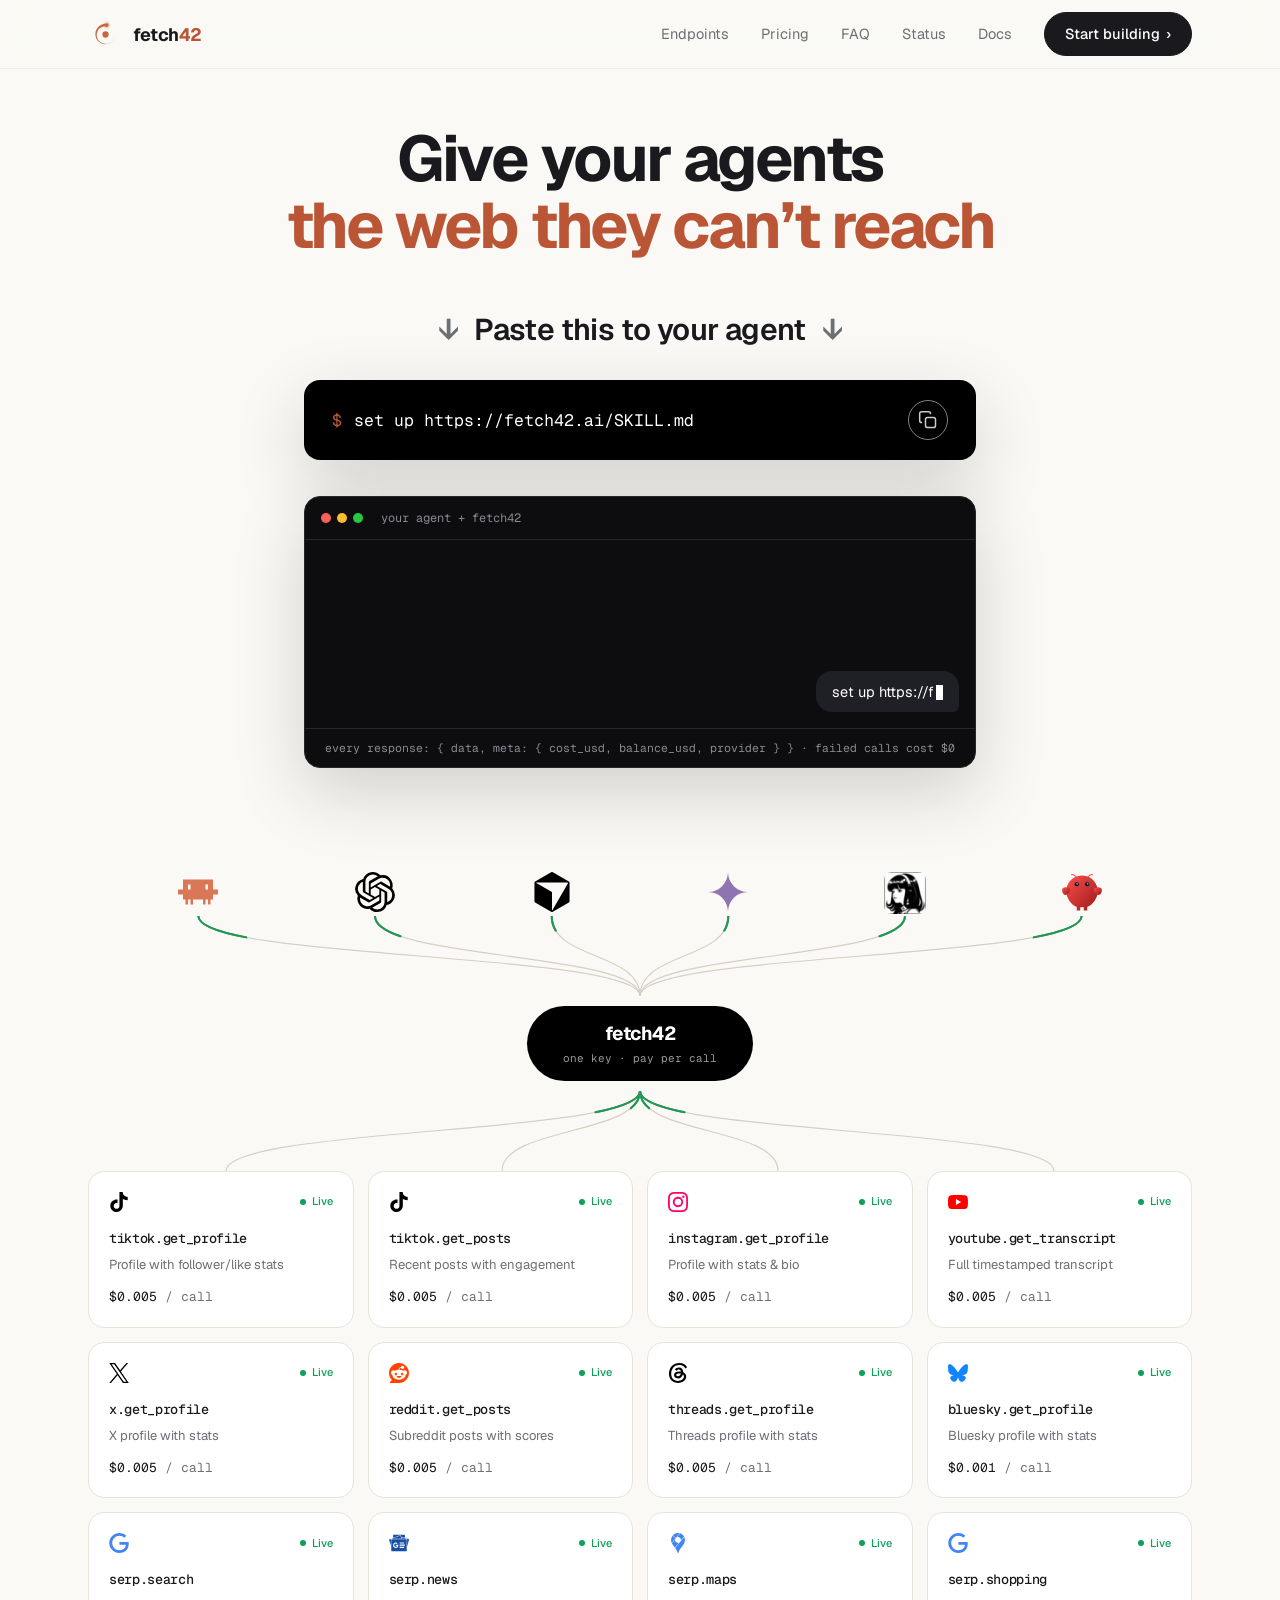
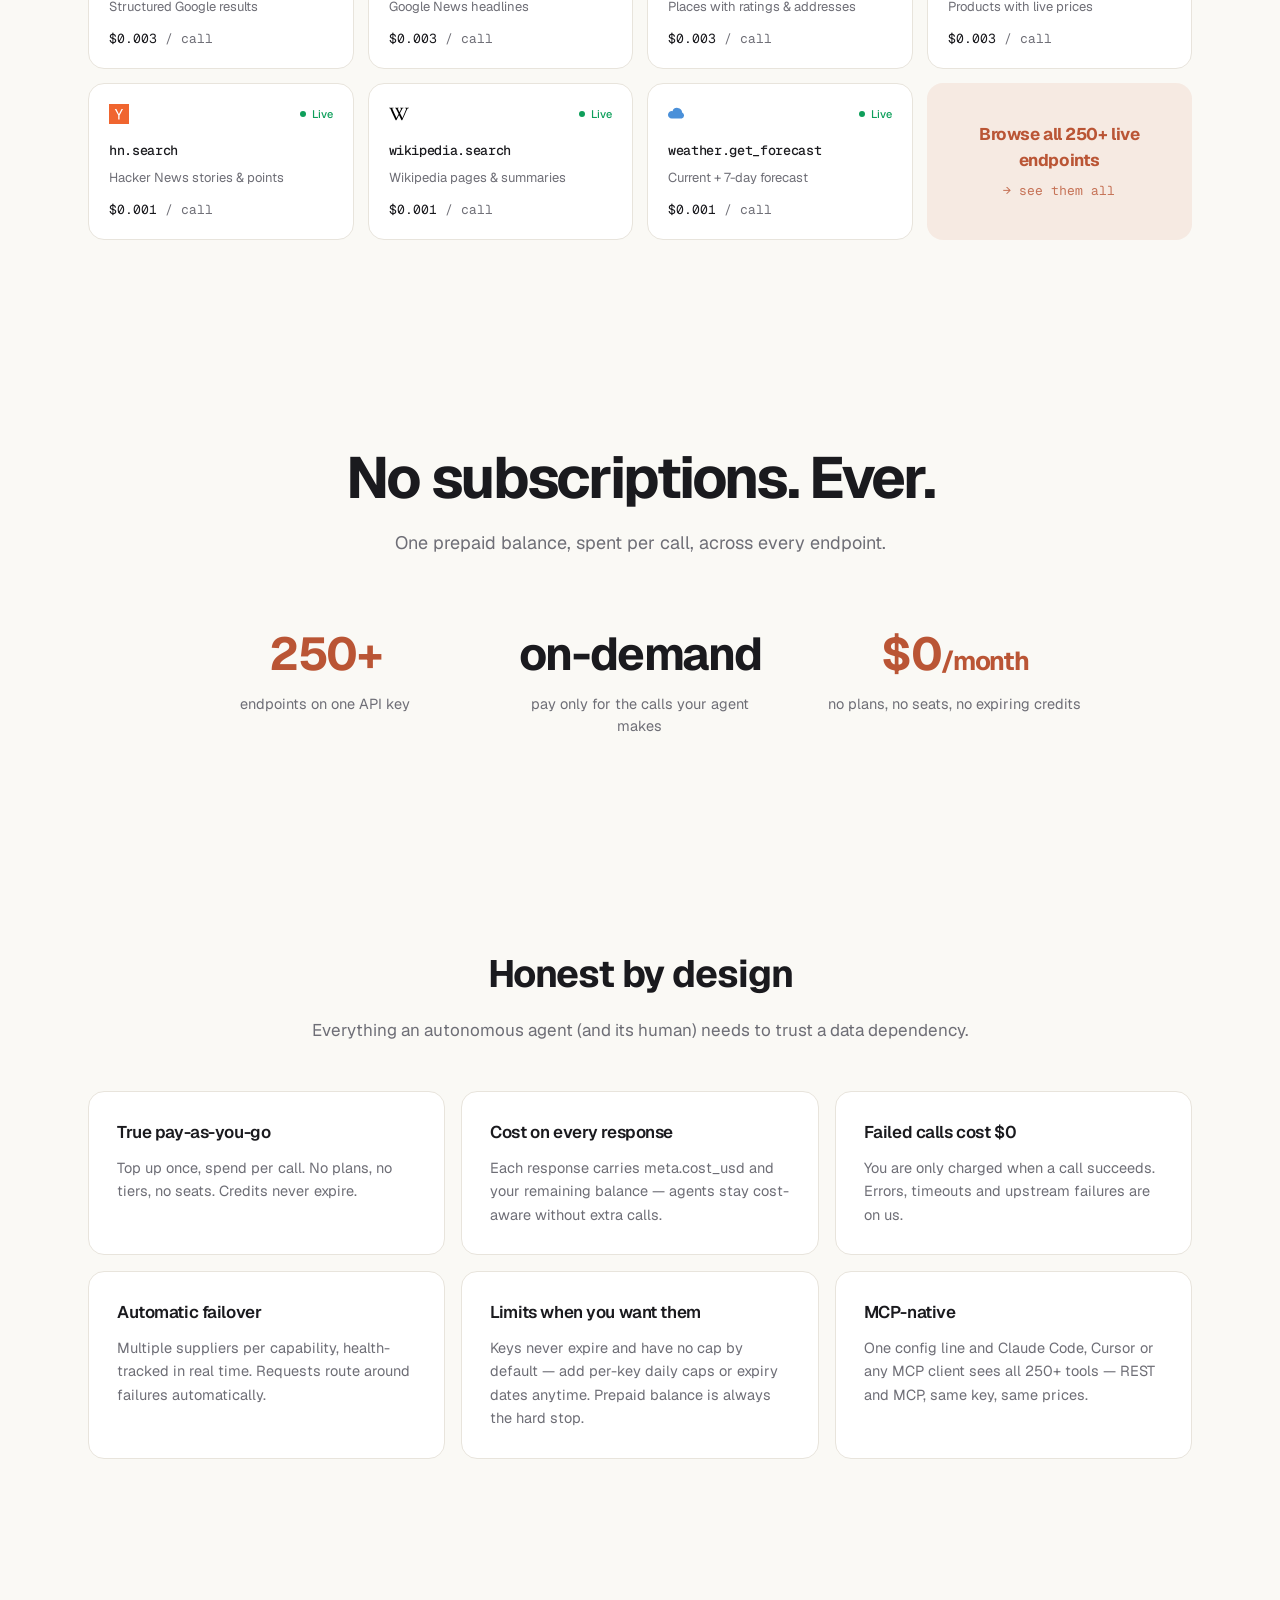
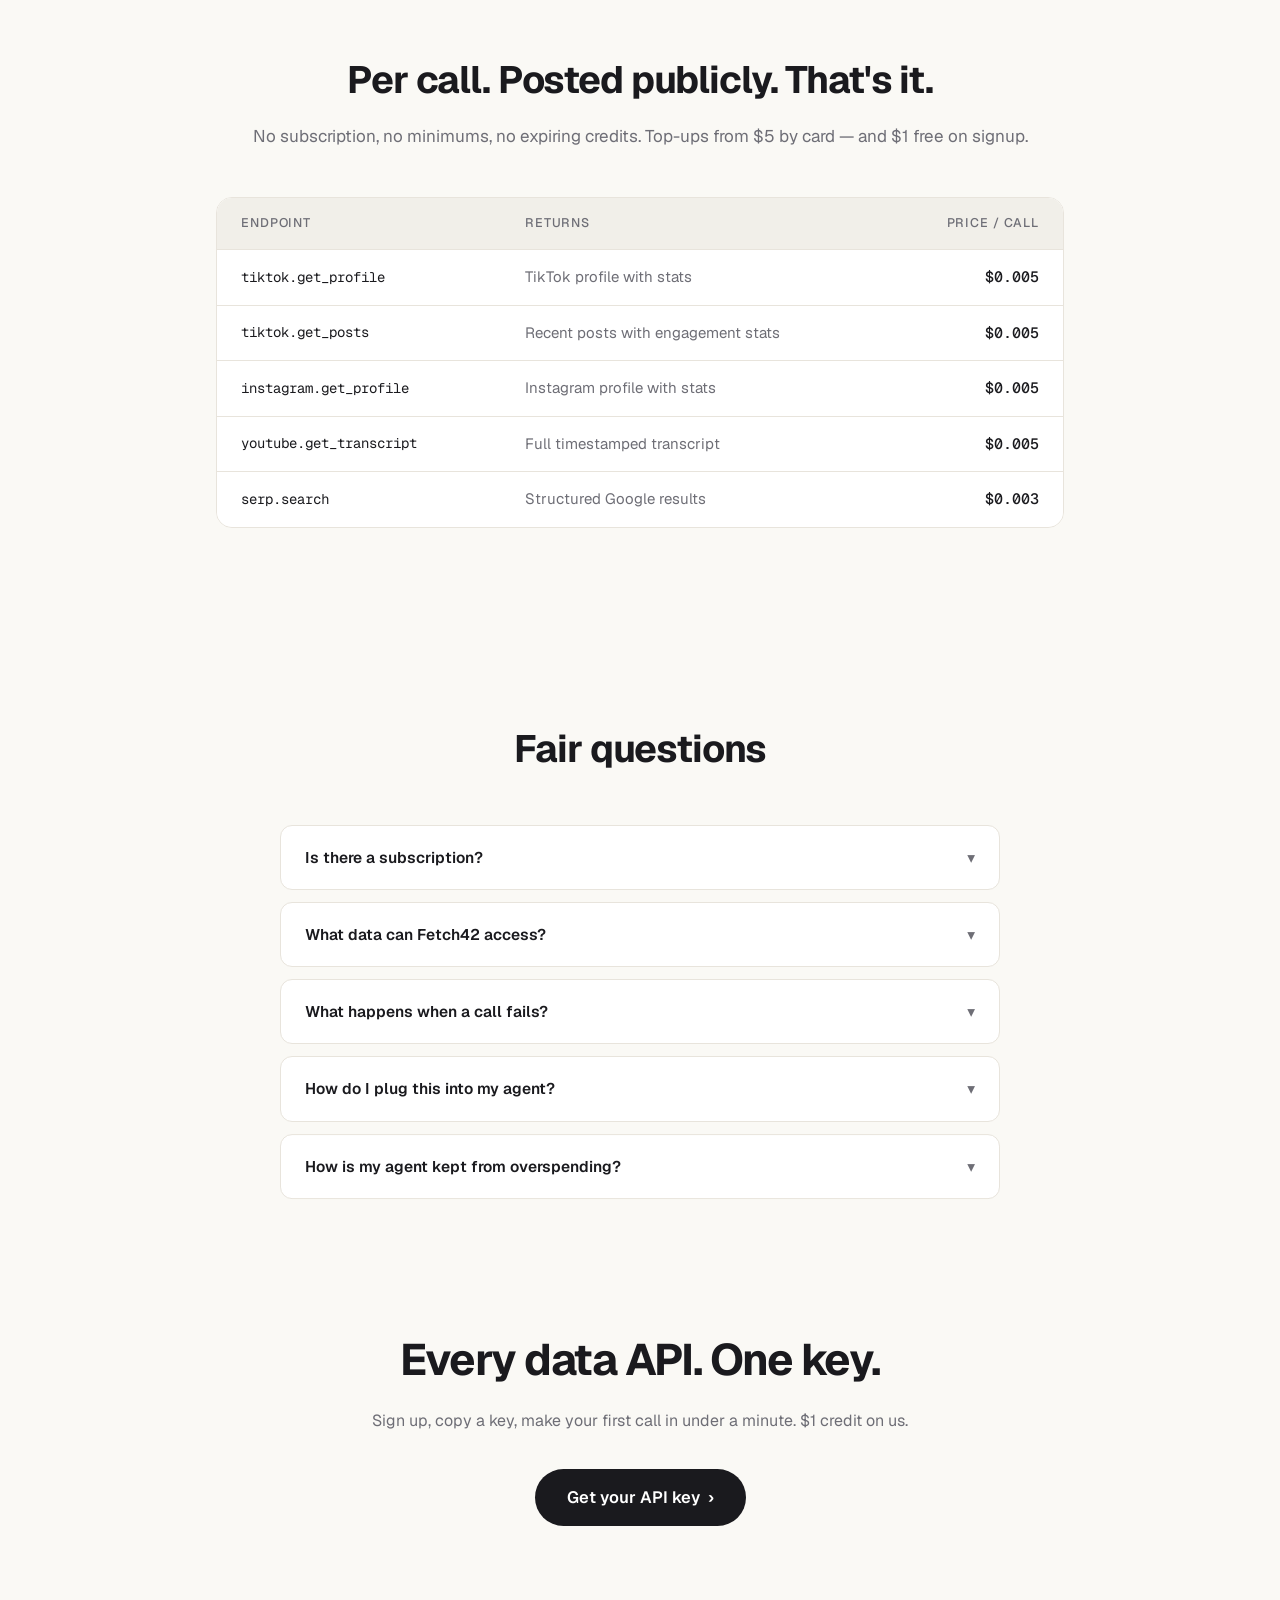
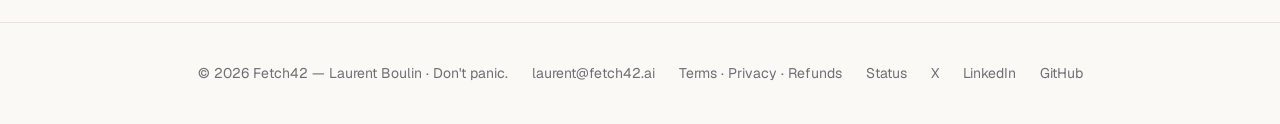
==== commit 0ab207a1: "fix flash-of-stale-content on /endpoints and homepage; fetch catalog at build time instead of client" ====
--- a/index.html
+++ b/index.html
@@ -1 +1 @@
-<!DOCTYPE html><!--ev65mC_3r_a__OKBp0BuN--><html lang="en" class="__variable_8adcd2 __variable_46451f"><head><meta charSet="utf-8"/><meta name="viewport" content="width=device-width, initial-scale=1"/><link rel="preload" href="/_next/static/media/0b78ff376f6b9734-s.p.woff2" as="font" crossorigin="" type="font/woff2"/><link rel="preload" href="/_next/static/media/723e11e5093b8e80.p.woff2" as="font" crossorigin="" type="font/woff2"/><link rel="preload" as="image" href="/assets/mark.svg"/><link rel="preload" as="image" href="/agents/hermes.png"/><link rel="preload" as="image" href="/agents/openclaw.svg"/><link rel="stylesheet" href="/_next/static/css/e99d9eca6ba6092f.css" data-precedence="next"/><link rel="preload" as="script" fetchPriority="low" href="/_next/static/chunks/webpack-0a627bf48e04bdc2.js"/><script src="/_next/static/chunks/f625b344-4dca96ade7eb2f50.js" async=""></script><script src="/_next/static/chunks/635-7951fe9ed20d33b3.js" async=""></script><script src="/_next/static/chunks/main-app-c3907aa0f7684cbb.js" async=""></script><script src="/_next/static/chunks/279-0eb064502296af9c.js" async=""></script><script src="/_next/static/chunks/app/page-b6c47eb3effdfdc5.js" async=""></script><meta name="next-size-adjust" content=""/><title>Fetch42 — Every data API for AI agents. One key.</title><meta name="description" content="Fetch42 is the data layer for AI agents: real-time public web &amp; social data through one API key, one prepaid balance, priced per call."/><link rel="canonical" href="https://fetch42.ai/"/><meta property="og:title" content="Fetch42 — Every data API for AI agents. One key."/><meta property="og:description" content="Real-time public web &amp; social data for AI agents — one prepaid balance, priced per call."/><meta property="og:url" content="https://fetch42.ai/"/><meta property="og:image" content="https://fetch42.ai/assets/og.png"/><meta property="og:type" content="website"/><meta name="twitter:card" content="summary_large_image"/><meta name="twitter:site" content="@fetch42ai"/><meta name="twitter:title" content="Fetch42 — Every data API for AI agents. One key."/><meta name="twitter:description" content="Real-time public web &amp; social data for AI agents — one prepaid balance, priced per call."/><meta name="twitter:image" content="https://fetch42.ai/assets/og.png"/><link rel="icon" href="/favicon.ico"/><link rel="apple-touch-icon" href="/assets/icon-180.png"/><script>try{if(localStorage.getItem("sb-ubdleklnejuayewxbqev-auth-token"))document.documentElement.classList.add("authed")}catch(e){}</script><script src="/_next/static/chunks/polyfills-42372ed130431b0a.js" noModule=""></script></head><body><div hidden=""><!--$--><!--/$--></div><script type="application/ld+json">{"@context":"https://schema.org","@type":"FAQPage","mainEntity":[{"@type":"Question","name":"Is there a subscription?","acceptedAnswer":{"@type":"Answer","text":"No, and there never will be. You top up a balance; calls deduct from it. Credits never expire. When you stop using Fetch42, you stop paying."}},{"@type":"Question","name":"What data can Fetch42 access?","acceptedAnswer":{"@type":"Answer","text":"Publicly available data only — public profiles, public posts, public video transcripts, search results. Structured into one clean schema per capability."}},{"@type":"Question","name":"What happens when a call fails?","acceptedAnswer":{"@type":"Answer","text":"You pay nothing. We first retry through a different upstream source automatically; if everything fails, the call is free and logged. Only successful responses are ever charged."}},{"@type":"Question","name":"How do I plug this into my agent?","acceptedAnswer":{"@type":"Answer","text":"Two ways, both live: REST with your API key — one curl to try it — or the MCP endpoint, where Claude Code, Cursor or any MCP client discovers every Fetch42 tool with one config line. Same key, same prices, exact cost in every response."}},{"@type":"Question","name":"How is my agent kept from overspending?","acceptedAnswer":{"@type":"Answer","text":"Prepaid balance (you can never go negative), optional per-key daily caps and expiry dates, and the exact cost plus remaining balance on every response."}}]}</script><nav class="sticky top-0 z-20 border-b border-line/60 bg-bg/85 backdrop-blur-xl"><div class="mx-auto flex h-[68px] max-w-6xl items-center justify-between px-6"><a href="/" class="flex items-center gap-2.5 text-[18px] font-bold tracking-tight text-fg"><img src="/assets/mark.svg" alt="" class="h-[35px] w-[35px]"/><span>fetch<span class="text-brand2">42</span></span></a><div class="flex items-center gap-8 text-[14.5px]"><a href="/endpoints/" class="hidden text-mut hover:text-fg sm:block">Endpoints</a><a href="#pricing" class="hidden text-mut hover:text-fg sm:block">Pricing</a><a href="#faq" class="hidden text-mut hover:text-fg sm:block">FAQ</a><a href="/status/" class="hidden text-mut hover:text-fg sm:block">Status</a><a href="/docs/" class="hidden text-mut hover:text-fg sm:block">Docs</a><a href="/dashboard/" class="nav-cta-anon group flex h-[44px] items-center gap-1.5 rounded-full border border-fg bg-fg px-5 text-[14.5px] font-medium text-white hover:border-black hover:bg-black">Start building<span class="transition-transform group-hover:translate-x-0.5">›</span></a><a href="/dashboard/" class="nav-cta-authed group flex h-[44px] items-center gap-1.5 rounded-full border border-line2 px-5 text-[14.5px] font-medium text-fg hover:border-mut">Dashboard<span class="transition-transform group-hover:translate-x-0.5">›</span></a></div></div></nav><header class="mx-auto max-w-5xl px-6 pt-10 text-center sm:pt-14"><h1 class="mx-auto text-[46px] font-bold leading-[1.05] tracking-[-0.04em] sm:text-[64px]">Give your agents<br/><span class="text-brand2">the web they can’t reach</span></h1><div class="mx-auto mt-12 max-w-2xl"><p class="text-[26px] font-semibold tracking-[-0.02em] text-fg sm:text-[30px]"><span class="mr-4 text-mut" aria-hidden="true">↓</span>Paste this to your agent<span class="ml-4 text-mut" aria-hidden="true">↓</span></p><button class="group mt-7 flex w-full items-center justify-between gap-4 rounded-2xl bg-black px-7 py-5 text-left shadow-[0_24px_70px_rgba(26,26,30,0.18)]"><span class="overflow-x-auto whitespace-nowrap font-mono text-[16.5px] text-white"><span class="mr-3 text-brand2">$</span><span>_</span></span><span class="relative flex-none p-2.5 text-white/80 transition-colors group-hover:text-white"><span class="copy-ring absolute inset-0 rounded-full border border-white/50" aria-hidden="true"></span><svg viewBox="0 0 24 24" fill="none" stroke="currentColor" stroke-width="1.8" class="h-[20px] w-[20px]"><rect x="9" y="9" width="12" height="12" rx="2.5"></rect><path d="M5 15H4.5A2.5 2.5 0 0 1 2 12.5v-8A2.5 2.5 0 0 1 4.5 2h8A2.5 2.5 0 0 1 15 4.5V5"></path></svg></span></button></div></header><div class="demo-glow px-6 pb-10 pt-9"><div class="mx-auto max-w-2xl rounded-2xl border border-[#26262c] bg-[#0d0d10] shadow-[0_24px_70px_rgba(26,26,30,0.18)]"><div class="flex items-center gap-1.5 border-b border-[#26262c] px-4 py-3"><span class="h-[10px] w-[10px] rounded-full bg-[#ff5f57]"></span><span class="h-[10px] w-[10px] rounded-full bg-[#febc2e]"></span><span class="h-[10px] w-[10px] rounded-full bg-[#28c840]"></span><span class="ml-3 font-mono text-[12px] text-[#8a8a93]">your agent + fetch42</span></div><div class="flex h-[210px] flex-col justify-end gap-2.5 overflow-hidden p-4 text-left sm:h-[188px]"></div><div class="border-t border-[#26262c] px-5 py-2.5 text-left font-mono text-[11.5px] text-[#8a8a93]">every response: <!-- -->{ data, meta: { cost_usd, balance_usd, provider } }<!-- --> · failed calls cost $0</div></div></div><section id="capabilities" class="mx-auto max-w-6xl px-6 pb-24 pt-16 text-center"><div class="select-none"><div class="relative mx-auto h-[44px]"><div title="Claude Code" class="absolute top-0 flex -translate-x-1/2 items-center" style="left:10%"><svg viewBox="0 0 24 24" class="h-[40px] w-[40px]" style="fill:#D97757" aria-hidden="true"><path d="M21 10.5h3v3h-3v3h-1.5v3H18v-3h-1.5v3H15v-3H9v3H7.5v-3H6v3H4.5v-3H3v-3H0v-3h3v-6h18Zm-15 0h1.5v-3H6Zm10.5 0H18v-3h-1.5z"></path></svg></div><div title="ChatGPT" class="absolute top-0 flex -translate-x-1/2 items-center" style="left:26%"><svg viewBox="0 0 24 24" class="h-[40px] w-[40px]" style="fill:#000000" aria-hidden="true"><path d="M22.2819 9.8211a5.9847 5.9847 0 0 0-.5157-4.9108 6.0462 6.0462 0 0 0-6.5098-2.9A6.0651 6.0651 0 0 0 4.9807 4.1818a5.9847 5.9847 0 0 0-3.9977 2.9 6.0462 6.0462 0 0 0 .7427 7.0966 5.98 5.98 0 0 0 .511 4.9107 6.051 6.051 0 0 0 6.5146 2.9001A5.9847 5.9847 0 0 0 13.2599 24a6.0557 6.0557 0 0 0 5.7718-4.2058 5.9894 5.9894 0 0 0 3.9977-2.9001 6.0557 6.0557 0 0 0-.7475-7.0729zm-9.022 12.6081a4.4755 4.4755 0 0 1-2.8764-1.0408l.1419-.0804 4.7783-2.7582a.7948.7948 0 0 0 .3927-.6813v-6.7369l2.02 1.1686a.071.071 0 0 1 .038.052v5.5826a4.504 4.504 0 0 1-4.4945 4.4944zm-9.6607-4.1254a4.4708 4.4708 0 0 1-.5346-3.0137l.142.0852 4.783 2.7582a.7712.7712 0 0 0 .7806 0l5.8428-3.3685v2.3324a.0804.0804 0 0 1-.0332.0615L9.74 19.9502a4.4992 4.4992 0 0 1-6.1408-1.6464zM2.3408 7.8956a4.485 4.485 0 0 1 2.3655-1.9728V11.6a.7664.7664 0 0 0 .3879.6765l5.8144 3.3543-2.0201 1.1685a.0757.0757 0 0 1-.071 0l-4.8303-2.7865A4.504 4.504 0 0 1 2.3408 7.872zm16.5963 3.8558L13.1038 8.364 15.1192 7.2a.0757.0757 0 0 1 .071 0l4.8303 2.7913a4.4944 4.4944 0 0 1-.6765 8.1042v-5.6772a.79.79 0 0 0-.407-.667zm2.0107-3.0231l-.142-.0852-4.7735-2.7818a.7759.7759 0 0 0-.7854 0L9.409 9.2297V6.8974a.0662.0662 0 0 1 .0284-.0615l4.8303-2.7866a4.4992 4.4992 0 0 1 6.6802 4.66zM8.3065 12.863l-2.02-1.1638a.0804.0804 0 0 1-.038-.0567V6.0742a4.4992 4.4992 0 0 1 7.3757-3.4537l-.142.0805L8.704 5.459a.7948.7948 0 0 0-.3927.6813zm1.0976-2.3654l2.602-1.4998 2.6069 1.4998v2.9994l-2.5974 1.4997-2.6067-1.4997Z"></path></svg></div><div title="Cursor" class="absolute top-0 flex -translate-x-1/2 items-center" style="left:42%"><svg viewBox="0 0 24 24" class="h-[40px] w-[40px]" style="fill:#000000" aria-hidden="true"><path d="M11.503.131 1.891 5.678a.84.84 0 0 0-.42.726v11.188c0 .3.162.575.42.724l9.609 5.55a1 1 0 0 0 .998 0l9.61-5.55a.84.84 0 0 0 .42-.724V6.404a.84.84 0 0 0-.42-.726L12.497.131a1.01 1.01 0 0 0-.996 0M2.657 6.338h18.55c.263 0 .43.287.297.515L12.23 22.918c-.062.107-.229.064-.229-.06V12.335a.59.59 0 0 0-.295-.51l-9.11-5.257c-.109-.063-.064-.23.061-.23"></path></svg></div><div title="Gemini CLI" class="absolute top-0 flex -translate-x-1/2 items-center" style="left:58%"><svg viewBox="0 0 24 24" class="h-[40px] w-[40px]" style="fill:#8E75B2" aria-hidden="true"><path d="M11.04 19.32Q12 21.51 12 24q0-2.49.93-4.68.96-2.19 2.58-3.81t3.81-2.55Q21.51 12 24 12q-2.49 0-4.68-.93a12.3 12.3 0 0 1-3.81-2.58 12.3 12.3 0 0 1-2.58-3.81Q12 2.49 12 0q0 2.49-.96 4.68-.93 2.19-2.55 3.81a12.3 12.3 0 0 1-3.81 2.58Q2.49 12 0 12q2.49 0 4.68.96 2.19.93 3.81 2.55t2.55 3.81"></path></svg></div><div title="Hermes" class="absolute top-0 flex -translate-x-1/2 items-center" style="left:74%"><img src="/agents/hermes.png" alt="Hermes" class="h-[42px] w-[42px] rounded-[8px]"/></div><div title="Clawbot" class="absolute top-0 flex -translate-x-1/2 items-center" style="left:90%"><img src="/agents/openclaw.svg" alt="Clawbot" class="h-[42px] w-[42px] rounded-[8px]"/></div></div><svg viewBox="0 0 1104 80" preserveAspectRatio="none" class="h-[80px] w-full" aria-hidden="true"><g><path d="M 110.4 0 C 110.4 44, 552 36, 552 80" fill="none" stroke="var(--color-line2)" stroke-width="1.2"></path><path d="M 110.4 0 C 110.4 44, 552 36, 552 80" fill="none" stroke="var(--color-brand)" stroke-width="2" pathLength="100" class="flow-a"></path><path d="M 110.4 0 C 110.4 44, 552 36, 552 80" fill="none" stroke="var(--color-mint)" stroke-width="2" pathLength="100" class="flow-d"></path></g><g><path d="M 287.0 0 C 287.0 44, 552 36, 552 80" fill="none" stroke="var(--color-line2)" stroke-width="1.2"></path><path d="M 287.0 0 C 287.0 44, 552 36, 552 80" fill="none" stroke="var(--color-brand)" stroke-width="2" pathLength="100" class="flow-a"></path><path d="M 287.0 0 C 287.0 44, 552 36, 552 80" fill="none" stroke="var(--color-mint)" stroke-width="2" pathLength="100" class="flow-d"></path></g><g><path d="M 463.7 0 C 463.7 44, 552 36, 552 80" fill="none" stroke="var(--color-line2)" stroke-width="1.2"></path><path d="M 463.7 0 C 463.7 44, 552 36, 552 80" fill="none" stroke="var(--color-brand)" stroke-width="2" pathLength="100" class="flow-a"></path><path d="M 463.7 0 C 463.7 44, 552 36, 552 80" fill="none" stroke="var(--color-mint)" stroke-width="2" pathLength="100" class="flow-d"></path></g><g><path d="M 640.3 0 C 640.3 44, 552 36, 552 80" fill="none" stroke="var(--color-line2)" stroke-width="1.2"></path><path d="M 640.3 0 C 640.3 44, 552 36, 552 80" fill="none" stroke="var(--color-brand)" stroke-width="2" pathLength="100" class="flow-a"></path><path d="M 640.3 0 C 640.3 44, 552 36, 552 80" fill="none" stroke="var(--color-mint)" stroke-width="2" pathLength="100" class="flow-d"></path></g><g><path d="M 817.0 0 C 817.0 44, 552 36, 552 80" fill="none" stroke="var(--color-line2)" stroke-width="1.2"></path><path d="M 817.0 0 C 817.0 44, 552 36, 552 80" fill="none" stroke="var(--color-brand)" stroke-width="2" pathLength="100" class="flow-a"></path><path d="M 817.0 0 C 817.0 44, 552 36, 552 80" fill="none" stroke="var(--color-mint)" stroke-width="2" pathLength="100" class="flow-d"></path></g><g><path d="M 993.6 0 C 993.6 44, 552 36, 552 80" fill="none" stroke="var(--color-line2)" stroke-width="1.2"></path><path d="M 993.6 0 C 993.6 44, 552 36, 552 80" fill="none" stroke="var(--color-brand)" stroke-width="2" pathLength="100" class="flow-a"></path><path d="M 993.6 0 C 993.6 44, 552 36, 552 80" fill="none" stroke="var(--color-mint)" stroke-width="2" pathLength="100" class="flow-d"></path></g></svg><div class="relative z-10 mx-auto mt-2.5 flex w-fit flex-col items-center rounded-full bg-black px-9 py-3.5"><span class="text-[19px] font-bold tracking-tight text-white">fetch42</span><span class="mt-0.5 font-mono text-[11px] text-white/60">one key · pay per call</span></div><svg viewBox="0 0 1104 80" preserveAspectRatio="none" class="mt-2.5 hidden h-[80px] w-full lg:block" aria-hidden="true"><g><path d="M 552 0 C 552 44, 138.0 36, 138.0 80" fill="none" stroke="var(--color-line2)" stroke-width="1.2"></path><path d="M 552 0 C 552 44, 138.0 36, 138.0 80" fill="none" stroke="var(--color-brand)" stroke-width="2" pathLength="100" class="flow-b"></path><path d="M 552 0 C 552 44, 138.0 36, 138.0 80" fill="none" stroke="var(--color-mint)" stroke-width="2" pathLength="100" class="flow-c"></path></g><g><path d="M 552 0 C 552 44, 414.0 36, 414.0 80" fill="none" stroke="var(--color-line2)" stroke-width="1.2"></path><path d="M 552 0 C 552 44, 414.0 36, 414.0 80" fill="none" stroke="var(--color-brand)" stroke-width="2" pathLength="100" class="flow-b"></path><path d="M 552 0 C 552 44, 414.0 36, 414.0 80" fill="none" stroke="var(--color-mint)" stroke-width="2" pathLength="100" class="flow-c"></path></g><g><path d="M 552 0 C 552 44, 690.0 36, 690.0 80" fill="none" stroke="var(--color-line2)" stroke-width="1.2"></path><path d="M 552 0 C 552 44, 690.0 36, 690.0 80" fill="none" stroke="var(--color-brand)" stroke-width="2" pathLength="100" class="flow-b"></path><path d="M 552 0 C 552 44, 690.0 36, 690.0 80" fill="none" stroke="var(--color-mint)" stroke-width="2" pathLength="100" class="flow-c"></path></g><g><path d="M 552 0 C 552 44, 966.0 36, 966.0 80" fill="none" stroke="var(--color-line2)" stroke-width="1.2"></path><path d="M 552 0 C 552 44, 966.0 36, 966.0 80" fill="none" stroke="var(--color-brand)" stroke-width="2" pathLength="100" class="flow-b"></path><path d="M 552 0 C 552 44, 966.0 36, 966.0 80" fill="none" stroke="var(--color-mint)" stroke-width="2" pathLength="100" class="flow-c"></path></g></svg><div class="h-8 lg:hidden"></div></div><div class="grid gap-3.5 sm:grid-cols-2 lg:grid-cols-4"><div class="flex flex-col rounded-2xl border border-line bg-bg2 p-5 text-left transition-colors hover:border-line2"><div class="mb-4 flex items-center justify-between"><svg viewBox="0 0 24 24" class="h-5 w-5" style="fill:#000000" aria-hidden="true"><path d="M12.525.02c1.31-.02 2.61-.01 3.91-.02.08 1.53.63 3.09 1.75 4.17 1.12 1.11 2.7 1.62 4.24 1.79v4.03c-1.44-.05-2.89-.35-4.2-.97-.57-.26-1.1-.59-1.62-.93-.01 2.92.01 5.84-.02 8.75-.08 1.4-.54 2.79-1.35 3.94-1.31 1.92-3.58 3.17-5.91 3.21-1.43.08-2.86-.31-4.08-1.03-2.02-1.19-3.44-3.37-3.65-5.71-.02-.5-.03-1-.01-1.49.18-1.9 1.12-3.72 2.58-4.96 1.66-1.44 3.98-2.13 6.15-1.72.02 1.48-.04 2.96-.04 4.44-.99-.32-2.15-.23-3.02.37-.63.41-1.11 1.04-1.36 1.75-.21.51-.15 1.07-.14 1.61.24 1.64 1.82 3.02 3.5 2.87 1.12-.01 2.19-.66 2.77-1.61.19-.33.4-.67.41-1.06.1-1.79.06-3.57.07-5.36.01-4.03-.01-8.05.02-12.07z"></path></svg><span class="flex items-center gap-1.5 text-[11px] font-medium text-mint"><span class="h-1.5 w-1.5 rounded-full bg-mint"></span> Live</span></div><p class="font-mono text-[13.5px] font-medium tracking-tight text-fg">tiktok.get_profile</p><p class="mt-1.5 flex-1 text-[13px] leading-relaxed text-mut">Profile with follower/like stats</p><p class="mt-3 font-mono text-[13px] text-mut"><span class="text-fg">$0.005</span> / call</p></div><div class="flex flex-col rounded-2xl border border-line bg-bg2 p-5 text-left transition-colors hover:border-line2"><div class="mb-4 flex items-center justify-between"><svg viewBox="0 0 24 24" class="h-5 w-5" style="fill:#000000" aria-hidden="true"><path d="M12.525.02c1.31-.02 2.61-.01 3.91-.02.08 1.53.63 3.09 1.75 4.17 1.12 1.11 2.7 1.62 4.24 1.79v4.03c-1.44-.05-2.89-.35-4.2-.97-.57-.26-1.1-.59-1.62-.93-.01 2.92.01 5.84-.02 8.75-.08 1.4-.54 2.79-1.35 3.94-1.31 1.92-3.58 3.17-5.91 3.21-1.43.08-2.86-.31-4.08-1.03-2.02-1.19-3.44-3.37-3.65-5.71-.02-.5-.03-1-.01-1.49.18-1.9 1.12-3.72 2.58-4.96 1.66-1.44 3.98-2.13 6.15-1.72.02 1.48-.04 2.96-.04 4.44-.99-.32-2.15-.23-3.02.37-.63.41-1.11 1.04-1.36 1.75-.21.51-.15 1.07-.14 1.61.24 1.64 1.82 3.02 3.5 2.87 1.12-.01 2.19-.66 2.77-1.61.19-.33.4-.67.41-1.06.1-1.79.06-3.57.07-5.36.01-4.03-.01-8.05.02-12.07z"></path></svg><span class="flex items-center gap-1.5 text-[11px] font-medium text-mint"><span class="h-1.5 w-1.5 rounded-full bg-mint"></span> Live</span></div><p class="font-mono text-[13.5px] font-medium tracking-tight text-fg">tiktok.get_posts</p><p class="mt-1.5 flex-1 text-[13px] leading-relaxed text-mut">Recent posts with engagement</p><p class="mt-3 font-mono text-[13px] text-mut"><span class="text-fg">$0.005</span> / call</p></div><div class="flex flex-col rounded-2xl border border-line bg-bg2 p-5 text-left transition-colors hover:border-line2"><div class="mb-4 flex items-center justify-between"><svg viewBox="0 0 24 24" class="h-5 w-5" style="fill:#FF0069" aria-hidden="true"><path d="M7.0301.084c-1.2768.0602-2.1487.264-2.911.5634-.7888.3075-1.4575.72-2.1228 1.3877-.6652.6677-1.075 1.3368-1.3802 2.127-.2954.7638-.4956 1.6365-.552 2.914-.0564 1.2775-.0689 1.6882-.0626 4.947.0062 3.2586.0206 3.6671.0825 4.9473.061 1.2765.264 2.1482.5635 2.9107.308.7889.72 1.4573 1.388 2.1228.6679.6655 1.3365 1.0743 2.1285 1.38.7632.295 1.6361.4961 2.9134.552 1.2773.056 1.6884.069 4.9462.0627 3.2578-.0062 3.668-.0207 4.9478-.0814 1.28-.0607 2.147-.2652 2.9098-.5633.7889-.3086 1.4578-.72 2.1228-1.3881.665-.6682 1.0745-1.3378 1.3795-2.1284.2957-.7632.4966-1.636.552-2.9124.056-1.2809.0692-1.6898.063-4.948-.0063-3.2583-.021-3.6668-.0817-4.9465-.0607-1.2797-.264-2.1487-.5633-2.9117-.3084-.7889-.72-1.4568-1.3876-2.1228C21.2982 1.33 20.628.9208 19.8378.6165 19.074.321 18.2017.1197 16.9244.0645 15.6471.0093 15.236-.005 11.977.0014 8.718.0076 8.31.0215 7.0301.0839m.1402 21.6932c-1.17-.0509-1.8053-.2453-2.2287-.408-.5606-.216-.96-.4771-1.3819-.895-.422-.4178-.6811-.8186-.9-1.378-.1644-.4234-.3624-1.058-.4171-2.228-.0595-1.2645-.072-1.6442-.079-4.848-.007-3.2037.0053-3.583.0607-4.848.05-1.169.2456-1.805.408-2.2282.216-.5613.4762-.96.895-1.3816.4188-.4217.8184-.6814 1.3783-.9003.423-.1651 1.0575-.3614 2.227-.4171 1.2655-.06 1.6447-.072 4.848-.079 3.2033-.007 3.5835.005 4.8495.0608 1.169.0508 1.8053.2445 2.228.408.5608.216.96.4754 1.3816.895.4217.4194.6816.8176.9005 1.3787.1653.4217.3617 1.056.4169 2.2263.0602 1.2655.0739 1.645.0796 4.848.0058 3.203-.0055 3.5834-.061 4.848-.051 1.17-.245 1.8055-.408 2.2294-.216.5604-.4763.96-.8954 1.3814-.419.4215-.8181.6811-1.3783.9-.4224.1649-1.0577.3617-2.2262.4174-1.2656.0595-1.6448.072-4.8493.079-3.2045.007-3.5825-.006-4.848-.0608M16.953 5.5864A1.44 1.44 0 1 0 18.39 4.144a1.44 1.44 0 0 0-1.437 1.4424M5.8385 12.012c.0067 3.4032 2.7706 6.1557 6.173 6.1493 3.4026-.0065 6.157-2.7701 6.1506-6.1733-.0065-3.4032-2.771-6.1565-6.174-6.1498-3.403.0067-6.156 2.771-6.1496 6.1738M8 12.0077a4 4 0 1 1 4.008 3.9921A3.9996 3.9996 0 0 1 8 12.0077"></path></svg><span class="flex items-center gap-1.5 text-[11px] font-medium text-mint"><span class="h-1.5 w-1.5 rounded-full bg-mint"></span> Live</span></div><p class="font-mono text-[13.5px] font-medium tracking-tight text-fg">instagram.get_profile</p><p class="mt-1.5 flex-1 text-[13px] leading-relaxed text-mut">Profile with stats &amp; bio</p><p class="mt-3 font-mono text-[13px] text-mut"><span class="text-fg">$0.005</span> / call</p></div><div class="flex flex-col rounded-2xl border border-line bg-bg2 p-5 text-left transition-colors hover:border-line2"><div class="mb-4 flex items-center justify-between"><svg viewBox="0 0 24 24" class="h-5 w-5" style="fill:#FF0000" aria-hidden="true"><path d="M23.498 6.186a3.016 3.016 0 0 0-2.122-2.136C19.505 3.545 12 3.545 12 3.545s-7.505 0-9.377.505A3.017 3.017 0 0 0 .502 6.186C0 8.07 0 12 0 12s0 3.93.502 5.814a3.016 3.016 0 0 0 2.122 2.136c1.871.505 9.376.505 9.376.505s7.505 0 9.377-.505a3.015 3.015 0 0 0 2.122-2.136C24 15.93 24 12 24 12s0-3.93-.502-5.814zM9.545 15.568V8.432L15.818 12l-6.273 3.568z"></path></svg><span class="flex items-center gap-1.5 text-[11px] font-medium text-mint"><span class="h-1.5 w-1.5 rounded-full bg-mint"></span> Live</span></div><p class="font-mono text-[13.5px] font-medium tracking-tight text-fg">youtube.get_transcript</p><p class="mt-1.5 flex-1 text-[13px] leading-relaxed text-mut">Full timestamped transcript</p><p class="mt-3 font-mono text-[13px] text-mut"><span class="text-fg">$0.005</span> / call</p></div><div class="flex flex-col rounded-2xl border border-line bg-bg2 p-5 text-left transition-colors hover:border-line2"><div class="mb-4 flex items-center justify-between"><svg viewBox="0 0 24 24" class="h-5 w-5" style="fill:#000000" aria-hidden="true"><path d="M14.234 10.162 22.977 0h-2.072l-7.591 8.824L7.251 0H.258l9.168 13.343L.258 24H2.33l8.016-9.318L16.749 24h6.993zm-2.837 3.299-.929-1.329L3.076 1.56h3.182l5.965 8.532.929 1.329 7.754 11.09h-3.182z"></path></svg><span class="flex items-center gap-1.5 text-[11px] font-medium text-mint"><span class="h-1.5 w-1.5 rounded-full bg-mint"></span> Live</span></div><p class="font-mono text-[13.5px] font-medium tracking-tight text-fg">x.get_profile</p><p class="mt-1.5 flex-1 text-[13px] leading-relaxed text-mut">X profile with stats</p><p class="mt-3 font-mono text-[13px] text-mut"><span class="text-fg">$0.005</span> / call</p></div><div class="flex flex-col rounded-2xl border border-line bg-bg2 p-5 text-left transition-colors hover:border-line2"><div class="mb-4 flex items-center justify-between"><svg viewBox="0 0 24 24" class="h-5 w-5" style="fill:#FF4500" aria-hidden="true"><path d="M12 0C5.373 0 0 5.373 0 12c0 3.314 1.343 6.314 3.515 8.485l-2.286 2.286C.775 23.225 1.097 24 1.738 24H12c6.627 0 12-5.373 12-12S18.627 0 12 0Zm4.388 3.199c1.104 0 1.999.895 1.999 1.999 0 1.105-.895 2-1.999 2-.946 0-1.739-.657-1.947-1.539v.002c-1.147.162-2.032 1.15-2.032 2.341v.007c1.776.067 3.4.567 4.686 1.363.473-.363 1.064-.58 1.707-.58 1.547 0 2.802 1.254 2.802 2.802 0 1.117-.655 2.081-1.601 2.531-.088 3.256-3.637 5.876-7.997 5.876-4.361 0-7.905-2.617-7.998-5.87-.954-.447-1.614-1.415-1.614-2.538 0-1.548 1.255-2.802 2.803-2.802.645 0 1.239.218 1.712.585 1.275-.79 2.881-1.291 4.64-1.365v-.01c0-1.663 1.263-3.034 2.88-3.207.188-.911.993-1.595 1.959-1.595Zm-8.085 8.376c-.784 0-1.459.78-1.506 1.797-.047 1.016.64 1.429 1.426 1.429.786 0 1.371-.369 1.418-1.385.047-1.017-.553-1.841-1.338-1.841Zm7.406 0c-.786 0-1.385.824-1.338 1.841.047 1.017.634 1.385 1.418 1.385.785 0 1.473-.413 1.426-1.429-.046-1.017-.721-1.797-1.506-1.797Zm-3.703 4.013c-.974 0-1.907.048-2.77.135-.147.015-.241.168-.183.305.483 1.154 1.622 1.964 2.953 1.964 1.33 0 2.47-.81 2.953-1.964.057-.137-.037-.29-.184-.305-.863-.087-1.795-.135-2.769-.135Z"></path></svg><span class="flex items-center gap-1.5 text-[11px] font-medium text-mint"><span class="h-1.5 w-1.5 rounded-full bg-mint"></span> Live</span></div><p class="font-mono text-[13.5px] font-medium tracking-tight text-fg">reddit.get_posts</p><p class="mt-1.5 flex-1 text-[13px] leading-relaxed text-mut">Subreddit posts with scores</p><p class="mt-3 font-mono text-[13px] text-mut"><span class="text-fg">$0.005</span> / call</p></div><div class="flex flex-col rounded-2xl border border-line bg-bg2 p-5 text-left transition-colors hover:border-line2"><div class="mb-4 flex items-center justify-between"><svg viewBox="0 0 24 24" class="h-5 w-5" style="fill:#000000" aria-hidden="true"><path d="M18.263 11.097c-.03-3.486-1.92-5.586-5.111-5.586-2.13 0-3.922.963-4.863 2.499l2.062 1.438c.535-.843 1.272-1.543 2.628-1.543 1.528 0 2.318.85 2.544 2.431a15 15 0 0 0-2.236-.173c-4.125 0-6.068 1.867-6.068 4.336s1.943 3.99 4.804 3.99c3.139 0 5.013-2.115 5.781-4.735.798.361 1.348 1.204 1.348 2.47 0 3.387-3.907 5.232-7.22 5.232-4.885 0-8.077-3.207-8.077-8.424 0-6.392 4.223-10.487 9.9-10.487 3.808 0 5.69 1.671 6.97 3.914l2.108-1.475C21.44 2.078 18.331 0 13.663 0 6.227 0 1.168 5.277 1.168 12.934c0 7 4.953 11.066 10.856 11.066 4.878 0 9.809-2.846 9.809-7.716 0-2.545-1.46-4.231-3.569-5.187m-6.33 4.855c-1.077 0-2.026-.512-2.026-1.453 0-1.483 1.822-1.934 3.606-1.934.678 0 1.34.045 1.927.173-.422 1.927-1.671 3.215-3.508 3.214Z"></path></svg><span class="flex items-center gap-1.5 text-[11px] font-medium text-mint"><span class="h-1.5 w-1.5 rounded-full bg-mint"></span> Live</span></div><p class="font-mono text-[13.5px] font-medium tracking-tight text-fg">threads.get_profile</p><p class="mt-1.5 flex-1 text-[13px] leading-relaxed text-mut">Threads profile with stats</p><p class="mt-3 font-mono text-[13px] text-mut"><span class="text-fg">$0.005</span> / call</p></div><div class="flex flex-col rounded-2xl border border-line bg-bg2 p-5 text-left transition-colors hover:border-line2"><div class="mb-4 flex items-center justify-between"><svg viewBox="0 0 24 24" class="h-5 w-5" style="fill:#1185FE" aria-hidden="true"><path d="M5.202 2.857C7.954 4.922 10.913 9.11 12 11.358c1.087-2.247 4.046-6.436 6.798-8.501C20.783 1.366 24 .213 24 3.883c0 .732-.42 6.156-.667 7.037-.856 3.061-3.978 3.842-6.755 3.37 4.854.826 6.089 3.562 3.422 6.299-5.065 5.196-7.28-1.304-7.847-2.97-.104-.305-.152-.448-.153-.327 0-.121-.05.022-.153.327-.568 1.666-2.782 8.166-7.847 2.97-2.667-2.737-1.432-5.473 3.422-6.3-2.777.473-5.899-.308-6.755-3.369C.42 10.04 0 4.615 0 3.883c0-3.67 3.217-2.517 5.202-1.026"></path></svg><span class="flex items-center gap-1.5 text-[11px] font-medium text-mint"><span class="h-1.5 w-1.5 rounded-full bg-mint"></span> Live</span></div><p class="font-mono text-[13.5px] font-medium tracking-tight text-fg">bluesky.get_profile</p><p class="mt-1.5 flex-1 text-[13px] leading-relaxed text-mut">Bluesky profile with stats</p><p class="mt-3 font-mono text-[13px] text-mut"><span class="text-fg">$0.001</span> / call</p></div><div class="flex flex-col rounded-2xl border border-line bg-bg2 p-5 text-left transition-colors hover:border-line2"><div class="mb-4 flex items-center justify-between"><svg viewBox="0 0 24 24" class="h-5 w-5" style="fill:#4285F4" aria-hidden="true"><path d="M12.48 10.92v3.28h7.84c-.24 1.84-.853 3.187-1.787 4.133-1.147 1.147-2.933 2.4-6.053 2.4-4.827 0-8.6-3.893-8.6-8.72s3.773-8.72 8.6-8.72c2.6 0 4.507 1.027 5.907 2.347l2.307-2.307C18.747 1.44 16.133 0 12.48 0 5.867 0 .307 5.387.307 12s5.56 12 12.173 12c3.573 0 6.267-1.173 8.373-3.36 2.16-2.16 2.84-5.213 2.84-7.667 0-.76-.053-1.467-.173-2.053H12.48z"></path></svg><span class="flex items-center gap-1.5 text-[11px] font-medium text-mint"><span class="h-1.5 w-1.5 rounded-full bg-mint"></span> Live</span></div><p class="font-mono text-[13.5px] font-medium tracking-tight text-fg">serp.search</p><p class="mt-1.5 flex-1 text-[13px] leading-relaxed text-mut">Structured Google results</p><p class="mt-3 font-mono text-[13px] text-mut"><span class="text-fg">$0.003</span> / call</p></div><div class="flex flex-col rounded-2xl border border-line bg-bg2 p-5 text-left transition-colors hover:border-line2"><div class="mb-4 flex items-center justify-between"><svg viewBox="0 0 24 24" class="h-5 w-5" style="fill:#174EA6" aria-hidden="true"><path d="M21.2666 21.2a.6141.6141 0 0 1-.6128.6128H3.3446a.614.614 0 0 1-.6128-.6128V8.1153a.6141.6141 0 0 1 .6128-.6128h17.3091a.6141.6141 0 0 1 .6128.6128V21.2zm-3.0315-3.4196v-1.1957a.0803.0803 0 0 0-.0803-.0803h-5.3725v1.3619h5.3725a.0817.0817 0 0 0 .0804-.083l-.0001-.0029zm.8171-2.5875v-1.2012a.0803.0803 0 0 0-.079-.0817h-6.191v1.3619h6.1896a.079.079 0 0 0 .0804-.0776v-.0041.0027zm-.8171-2.5875v-1.2066a.0803.0803 0 0 0-.0803-.0803h-5.3725v1.3619h5.3725a.0816.0816 0 0 0 .0803-.079v.004zM8.1492 14.0448v1.2257h1.7704c-.1457.749-.8049 1.2924-1.7704 1.2924-1.0906-.0405-1.9418-.9574-1.9013-2.048.0384-1.0338.8676-1.8629 1.9013-1.9013a1.77 1.77 0 0 1 1.2529.4903l.9342-.9329a3.1405 3.1405 0 0 0-2.1871-.8525c-1.8051 0-3.2684 1.4633-3.2684 3.2684 0 1.8051 1.4633 3.2684 3.2684 3.2684 1.8889 0 3.1323-1.3278 3.1323-3.1976a3.941 3.941 0 0 0-.0518-.6183l-3.0805.0054zM2.2701 7.6537a.6156.6156 0 0 1 .6128-.6128h12.1545l-1.2692-3.4904a.5952.5952 0 0 0-.7436-.3827L.3676 7.7749a.5938.5938 0 0 0-.3228.7749l2.2253 6.112V7.6537za.6156.6156 0 0 1 .6128-.6128h12.1545l-1.2692-3.4904a.5952.5952 0 0 0-.7436-.3827L.3676 7.7749a.5938.5938 0 0 0-.3228.7749l2.2253 6.112V7.6537zm21.3116-.3105l-8.803-2.3683.7517 2.0659h5.5836a.6141.6141 0 0 1 .6128.6128v8.7948l2.2471-8.3659a.5923.5923 0 0 0-.3922-.7393zm-4.4955-1.6738V2.7946a.6101.6101 0 0 0-.6115-.6074H5.5236a.6101.6101 0 0 0-.6156.6046v2.8368l8.3904-3.0519a.5937.5937 0 0 1 .7422.3895l.5447 1.498 4.5009 1.2052z"></path></svg><span class="flex items-center gap-1.5 text-[11px] font-medium text-mint"><span class="h-1.5 w-1.5 rounded-full bg-mint"></span> Live</span></div><p class="font-mono text-[13.5px] font-medium tracking-tight text-fg">serp.news</p><p class="mt-1.5 flex-1 text-[13px] leading-relaxed text-mut">Google News headlines</p><p class="mt-3 font-mono text-[13px] text-mut"><span class="text-fg">$0.003</span> / call</p></div><div class="flex flex-col rounded-2xl border border-line bg-bg2 p-5 text-left transition-colors hover:border-line2"><div class="mb-4 flex items-center justify-between"><svg viewBox="0 0 24 24" class="h-5 w-5" style="fill:#4285F4" aria-hidden="true"><path d="M19.527 4.799c1.212 2.608.937 5.678-.405 8.173-1.101 2.047-2.744 3.74-4.098 5.614-.619.858-1.244 1.75-1.669 2.727-.141.325-.263.658-.383.992-.121.333-.224.673-.34 1.008-.109.314-.236.684-.627.687h-.007c-.466-.001-.579-.53-.695-.887-.284-.874-.581-1.713-1.019-2.525-.51-.944-1.145-1.817-1.79-2.671L19.527 4.799zM8.545 7.705l-3.959 4.707c.724 1.54 1.821 2.863 2.871 4.18.247.31.494.622.737.936l4.984-5.925-.029.01c-1.741.601-3.691-.291-4.392-1.987a3.377 3.377 0 0 1-.209-.716c-.063-.437-.077-.761-.004-1.198l.001-.007zM5.492 3.149l-.003.004c-1.947 2.466-2.281 5.88-1.117 8.77l4.785-5.689-.058-.05-3.607-3.035zM14.661.436l-3.838 4.563a.295.295 0 0 1 .027-.01c1.6-.551 3.403.15 4.22 1.626.176.319.323.683.377 1.045.068.446.085.773.012 1.22l-.003.016 3.836-4.561A8.382 8.382 0 0 0 14.67.439l-.009-.003zM9.466 5.868L14.162.285l-.047-.012A8.31 8.31 0 0 0 11.986 0a8.439 8.439 0 0 0-6.169 2.766l-.016.018 3.665 3.084z"></path></svg><span class="flex items-center gap-1.5 text-[11px] font-medium text-mint"><span class="h-1.5 w-1.5 rounded-full bg-mint"></span> Live</span></div><p class="font-mono text-[13.5px] font-medium tracking-tight text-fg">serp.maps</p><p class="mt-1.5 flex-1 text-[13px] leading-relaxed text-mut">Places with ratings &amp; addresses</p><p class="mt-3 font-mono text-[13px] text-mut"><span class="text-fg">$0.003</span> / call</p></div><div class="flex flex-col rounded-2xl border border-line bg-bg2 p-5 text-left transition-colors hover:border-line2"><div class="mb-4 flex items-center justify-between"><svg viewBox="0 0 24 24" class="h-5 w-5" style="fill:#4285F4" aria-hidden="true"><path d="M12.48 10.92v3.28h7.84c-.24 1.84-.853 3.187-1.787 4.133-1.147 1.147-2.933 2.4-6.053 2.4-4.827 0-8.6-3.893-8.6-8.72s3.773-8.72 8.6-8.72c2.6 0 4.507 1.027 5.907 2.347l2.307-2.307C18.747 1.44 16.133 0 12.48 0 5.867 0 .307 5.387.307 12s5.56 12 12.173 12c3.573 0 6.267-1.173 8.373-3.36 2.16-2.16 2.84-5.213 2.84-7.667 0-.76-.053-1.467-.173-2.053H12.48z"></path></svg><span class="flex items-center gap-1.5 text-[11px] font-medium text-mint"><span class="h-1.5 w-1.5 rounded-full bg-mint"></span> Live</span></div><p class="font-mono text-[13.5px] font-medium tracking-tight text-fg">serp.shopping</p><p class="mt-1.5 flex-1 text-[13px] leading-relaxed text-mut">Products with live prices</p><p class="mt-3 font-mono text-[13px] text-mut"><span class="text-fg">$0.003</span> / call</p></div><div class="flex flex-col rounded-2xl border border-line bg-bg2 p-5 text-left transition-colors hover:border-line2"><div class="mb-4 flex items-center justify-between"><svg viewBox="0 0 24 24" class="h-5 w-5" style="fill:#F0652F" aria-hidden="true"><path d="M0 24V0h24v24H0zM6.951 5.896l4.112 7.708v5.064h1.583v-4.972l4.148-7.799h-1.749l-2.457 4.875c-.372.745-.688 1.434-.688 1.434s-.297-.708-.651-1.434L8.831 5.896h-1.88z"></path></svg><span class="flex items-center gap-1.5 text-[11px] font-medium text-mint"><span class="h-1.5 w-1.5 rounded-full bg-mint"></span> Live</span></div><p class="font-mono text-[13.5px] font-medium tracking-tight text-fg">hn.search</p><p class="mt-1.5 flex-1 text-[13px] leading-relaxed text-mut">Hacker News stories &amp; points</p><p class="mt-3 font-mono text-[13px] text-mut"><span class="text-fg">$0.001</span> / call</p></div><div class="flex flex-col rounded-2xl border border-line bg-bg2 p-5 text-left transition-colors hover:border-line2"><div class="mb-4 flex items-center justify-between"><svg viewBox="0 0 24 24" class="h-5 w-5" style="fill:#000000" aria-hidden="true"><path d="M12.09 13.119c-.936 1.932-2.217 4.548-2.853 5.728-.616 1.074-1.127.931-1.532.029-1.406-3.321-4.293-9.144-5.651-12.409-.251-.601-.441-.987-.619-1.139-.181-.15-.554-.24-1.122-.271C.103 5.033 0 4.982 0 4.898v-.455l.052-.045c.924-.005 5.401 0 5.401 0l.051.045v.434c0 .119-.075.176-.225.176l-.564.031c-.485.029-.727.164-.727.436 0 .135.053.33.166.601 1.082 2.646 4.818 10.521 4.818 10.521l.136.046 2.411-4.81-.482-1.067-1.658-3.264s-.318-.654-.428-.872c-.728-1.443-.712-1.518-1.447-1.617-.207-.023-.313-.05-.313-.149v-.468l.06-.045h4.292l.113.037v.451c0 .105-.076.15-.227.15l-.308.047c-.792.061-.661.381-.136 1.422l1.582 3.252 1.758-3.504c.293-.64.233-.801.111-.947-.07-.084-.305-.22-.812-.24l-.201-.021c-.052 0-.098-.015-.145-.051-.045-.031-.067-.076-.067-.129v-.427l.061-.045c1.247-.008 4.043 0 4.043 0l.059.045v.436c0 .121-.059.178-.193.178-.646.03-.782.095-1.023.439-.12.186-.375.589-.646 1.039l-2.301 4.273-.065.135 2.792 5.712.17.048 4.396-10.438c.154-.422.129-.722-.064-.895-.197-.172-.346-.273-.857-.295l-.42-.016c-.061 0-.105-.014-.152-.045-.043-.029-.072-.075-.072-.119v-.436l.059-.045h4.961l.041.045v.437c0 .119-.074.18-.209.18-.648.03-1.127.18-1.443.421-.314.255-.557.616-.736 1.067 0 0-4.043 9.258-5.426 12.339-.525 1.007-1.053.917-1.503-.031-.571-1.171-1.773-3.786-2.646-5.71l.053-.036z"></path></svg><span class="flex items-center gap-1.5 text-[11px] font-medium text-mint"><span class="h-1.5 w-1.5 rounded-full bg-mint"></span> Live</span></div><p class="font-mono text-[13.5px] font-medium tracking-tight text-fg">wikipedia.search</p><p class="mt-1.5 flex-1 text-[13px] leading-relaxed text-mut">Wikipedia pages &amp; summaries</p><p class="mt-3 font-mono text-[13px] text-mut"><span class="text-fg">$0.001</span> / call</p></div><div class="flex flex-col rounded-2xl border border-line bg-bg2 p-5 text-left transition-colors hover:border-line2"><div class="mb-4 flex items-center justify-between"><svg viewBox="0 0 24 24" class="h-5 w-5" style="fill:#4A90D9" aria-hidden="true"><path d="M4.5 17.5a4.5 4.5 0 1 1 .873-8.915 6 6 0 0 1 11.622 1.522A4 4 0 0 1 16.5 17.5h-12z"></path></svg><span class="flex items-center gap-1.5 text-[11px] font-medium text-mint"><span class="h-1.5 w-1.5 rounded-full bg-mint"></span> Live</span></div><p class="font-mono text-[13.5px] font-medium tracking-tight text-fg">weather.get_forecast</p><p class="mt-1.5 flex-1 text-[13px] leading-relaxed text-mut">Current + 7-day forecast</p><p class="mt-3 font-mono text-[13px] text-mut"><span class="text-fg">$0.001</span> / call</p></div><a href="/endpoints/" class="group flex flex-col items-center justify-center gap-2 rounded-2xl bg-brand/10 p-5 text-center transition-colors hover:bg-brand/15"><span class="text-[17px] font-bold tracking-tight text-brand2">Browse all <!-- -->250+<!-- --> live endpoints</span><span class="font-mono text-[13px] text-brand2/80 transition-transform group-hover:translate-x-0.5">→ see them all</span></a></div></section><section class="mx-auto max-w-6xl px-6 py-28 text-center"><div style="opacity:0;transform:translateY(24px)"><h2 class="text-[44px] font-bold leading-[1.05] tracking-[-0.04em] sm:text-[58px]">No subscriptions. Ever.</h2><p class="mx-auto mt-5 text-[18px] text-mut">One prepaid balance, spent per call, across every endpoint.</p></div><div class="mx-auto mt-16 grid max-w-4xl gap-12 sm:grid-cols-3"><div style="opacity:0;transform:translateY(24px)"><p class="text-[46px] font-bold tracking-[-0.03em] text-brand2">250+</p><p class="mt-1 text-[14.5px] text-mut">endpoints on one API key</p></div><div style="opacity:0;transform:translateY(24px)"><p class="text-[46px] font-bold tracking-[-0.03em]">on-demand</p><p class="mt-1 text-[14.5px] text-mut">pay only for the calls your agent makes</p></div><div style="opacity:0;transform:translateY(24px)"><p class="text-[46px] font-bold tracking-[-0.03em] text-brand2">$0<span class="text-[26px]">/month</span></p><p class="mt-1 text-[14.5px] text-mut">no plans, no seats, no expiring credits</p></div></div></section><section class="mx-auto max-w-6xl px-6 py-24 text-center"><div style="opacity:0;transform:translateY(24px)"><h2 class="text-[38px] font-bold tracking-[-0.03em]">Honest by design</h2><p class="mx-auto mt-4 max-w-2xl text-[17px] text-mut">Everything an autonomous agent (and its human) needs to trust a data dependency.</p></div><div class="mt-12 grid gap-4 text-left sm:grid-cols-2 lg:grid-cols-3"><div style="opacity:0;transform:translateY(24px)"><div class="h-full rounded-2xl border border-line bg-bg2 p-7 transition-colors hover:border-line2"><p class="mb-2.5 text-[17px] font-semibold tracking-tight">True pay-as-you-go</p><p class="text-[14.5px] leading-relaxed text-mut">Top up once, spend per call. No plans, no tiers, no seats. Credits never expire.</p></div></div><div style="opacity:0;transform:translateY(24px)"><div class="h-full rounded-2xl border border-line bg-bg2 p-7 transition-colors hover:border-line2"><p class="mb-2.5 text-[17px] font-semibold tracking-tight">Cost on every response</p><p class="text-[14.5px] leading-relaxed text-mut">Each response carries meta.cost_usd and your remaining balance — agents stay cost-aware without extra calls.</p></div></div><div style="opacity:0;transform:translateY(24px)"><div class="h-full rounded-2xl border border-line bg-bg2 p-7 transition-colors hover:border-line2"><p class="mb-2.5 text-[17px] font-semibold tracking-tight">Failed calls cost $0</p><p class="text-[14.5px] leading-relaxed text-mut">You are only charged when a call succeeds. Errors, timeouts and upstream failures are on us.</p></div></div><div style="opacity:0;transform:translateY(24px)"><div class="h-full rounded-2xl border border-line bg-bg2 p-7 transition-colors hover:border-line2"><p class="mb-2.5 text-[17px] font-semibold tracking-tight">Automatic failover</p><p class="text-[14.5px] leading-relaxed text-mut">Multiple suppliers per capability, health-tracked in real time. Requests route around failures automatically.</p></div></div><div style="opacity:0;transform:translateY(24px)"><div class="h-full rounded-2xl border border-line bg-bg2 p-7 transition-colors hover:border-line2"><p class="mb-2.5 text-[17px] font-semibold tracking-tight">Limits when you want them</p><p class="text-[14.5px] leading-relaxed text-mut">Keys never expire and have no cap by default — add per-key daily caps or expiry dates anytime. Prepaid balance is always the hard stop.</p></div></div><div style="opacity:0;transform:translateY(24px)"><div class="h-full rounded-2xl border border-line bg-bg2 p-7 transition-colors hover:border-line2"><p class="mb-2.5 text-[17px] font-semibold tracking-tight">MCP-native</p><p class="text-[14.5px] leading-relaxed text-mut">One config line and Claude Code, Cursor or any MCP client sees all 250+ tools — REST and MCP, same key, same prices.</p></div></div></div></section><section id="pricing" class="mx-auto max-w-4xl px-6 py-24 text-center"><div style="opacity:0;transform:translateY(24px)"><h2 class="text-[38px] font-bold tracking-[-0.03em]">Per call. Posted publicly. That&#x27;s it.</h2><p class="mt-4 text-[17px] text-mut">No subscription, no minimums, no expiring credits. Top-ups from $5 by card — and $1 free on signup.</p></div><div style="opacity:0;transform:translateY(24px)"><div class="mt-12 overflow-hidden rounded-2xl border border-line text-left"><table class="w-full border-collapse bg-bg2 text-[15px]"><thead><tr class="bg-panel text-left text-[12.5px] uppercase tracking-[0.07em] text-mut"><th class="px-6 py-4 font-medium">Endpoint</th><th class="px-6 py-4 font-medium">Returns</th><th class="px-6 py-4 text-right font-medium">Price / call</th></tr></thead><tbody><tr class="border-t border-line"><td class="px-6 py-4 font-mono text-[14px]">tiktok.get_profile</td><td class="px-6 py-4 text-mut">TikTok profile with stats</td><td class="px-6 py-4 text-right font-mono font-medium">$0.005</td></tr><tr class="border-t border-line"><td class="px-6 py-4 font-mono text-[14px]">tiktok.get_posts</td><td class="px-6 py-4 text-mut">Recent posts with engagement stats</td><td class="px-6 py-4 text-right font-mono font-medium">$0.005</td></tr><tr class="border-t border-line"><td class="px-6 py-4 font-mono text-[14px]">instagram.get_profile</td><td class="px-6 py-4 text-mut">Instagram profile with stats</td><td class="px-6 py-4 text-right font-mono font-medium">$0.005</td></tr><tr class="border-t border-line"><td class="px-6 py-4 font-mono text-[14px]">youtube.get_transcript</td><td class="px-6 py-4 text-mut">Full timestamped transcript</td><td class="px-6 py-4 text-right font-mono font-medium">$0.005</td></tr><tr class="border-t border-line"><td class="px-6 py-4 font-mono text-[14px]">serp.search</td><td class="px-6 py-4 text-mut">Structured Google results</td><td class="px-6 py-4 text-right font-mono font-medium">$0.003</td></tr></tbody></table></div></div></section><section id="faq" class="mx-auto max-w-3xl px-6 py-24"><div style="opacity:0;transform:translateY(24px)"><h2 class="text-center text-[38px] font-bold tracking-[-0.03em]">Fair questions</h2></div><div class="mt-12 space-y-3"><div style="opacity:0;transform:translateY(24px)"><details class="group rounded-xl border border-line bg-bg2 px-6 py-5"><summary class="flex items-center justify-between text-[15.5px] font-semibold">Is there a subscription?<span class="chev text-mut transition-transform">▾</span></summary><p class="mt-3 text-[14.5px] leading-relaxed text-mut">No, and there never will be. You top up a balance; calls deduct from it. Credits never expire. When you stop using Fetch42, you stop paying.</p></details></div><div style="opacity:0;transform:translateY(24px)"><details class="group rounded-xl border border-line bg-bg2 px-6 py-5"><summary class="flex items-center justify-between text-[15.5px] font-semibold">What data can Fetch42 access?<span class="chev text-mut transition-transform">▾</span></summary><p class="mt-3 text-[14.5px] leading-relaxed text-mut">Publicly available data only — public profiles, public posts, public video transcripts, search results. Structured into one clean schema per capability.</p></details></div><div style="opacity:0;transform:translateY(24px)"><details class="group rounded-xl border border-line bg-bg2 px-6 py-5"><summary class="flex items-center justify-between text-[15.5px] font-semibold">What happens when a call fails?<span class="chev text-mut transition-transform">▾</span></summary><p class="mt-3 text-[14.5px] leading-relaxed text-mut">You pay nothing. We first retry through a different upstream source automatically; if everything fails, the call is free and logged. Only successful responses are ever charged.</p></details></div><div style="opacity:0;transform:translateY(24px)"><details class="group rounded-xl border border-line bg-bg2 px-6 py-5"><summary class="flex items-center justify-between text-[15.5px] font-semibold">How do I plug this into my agent?<span class="chev text-mut transition-transform">▾</span></summary><p class="mt-3 text-[14.5px] leading-relaxed text-mut">Two ways, both live: REST with your API key — one curl to try it — or the MCP endpoint, where Claude Code, Cursor or any MCP client discovers every Fetch42 tool with one config line. Same key, same prices, exact cost in every response.</p></details></div><div style="opacity:0;transform:translateY(24px)"><details class="group rounded-xl border border-line bg-bg2 px-6 py-5"><summary class="flex items-center justify-between text-[15.5px] font-semibold">How is my agent kept from overspending?<span class="chev text-mut transition-transform">▾</span></summary><p class="mt-3 text-[14.5px] leading-relaxed text-mut">Prepaid balance (you can never go negative), optional per-key daily caps and expiry dates, and the exact cost plus remaining balance on every response.</p></details></div></div></section><section class="mx-auto max-w-4xl px-6 pb-24 pt-8 text-center"><div style="opacity:0;transform:translateY(24px)"><h2 class="text-[44px] font-bold tracking-[-0.035em]">Every data API. One key.</h2><p class="mt-4 text-mut">Sign up, copy a key, make your first call in under a minute. $1 credit on us.</p><a href="/dashboard/" class="group mx-auto mt-9 inline-flex items-center gap-2 rounded-full bg-fg px-8 py-4 text-[16.5px] font-semibold text-white hover:bg-black">Get your API key<span class="transition-transform group-hover:translate-x-0.5">›</span></a></div></section><footer class="border-t border-line"><div class="mx-auto flex max-w-6xl flex-wrap items-center justify-center gap-6 px-6 py-10 text-[14px] text-mut"><span>© 2026 Fetch42 — Laurent Boulin · Don&#x27;t panic.</span><a href="mailto:laurent@fetch42.ai" class="hover:text-fg">laurent@fetch42.ai</a><a href="/legal.html" class="hover:text-fg">Terms · Privacy · Refunds</a><a href="/status/" class="hover:text-fg">Status</a><a href="https://x.com/fetch42ai" class="hover:text-fg">X</a><a href="https://www.linkedin.com/company/fetch42" class="hover:text-fg">LinkedIn</a><a href="https://github.com/fetch42" class="hover:text-fg">GitHub</a></div></footer><!--$--><!--/$--><script type="application/ld+json">{"@context":"https://schema.org","@graph":[{"@type":"Organization","@id":"https://fetch42.ai/#org","name":"Fetch42","url":"https://fetch42.ai","logo":"https://fetch42.ai/assets/icon-180.png","sameAs":["https://x.com/fetch42ai","https://github.com/fetch42"]},{"@type":"WebSite","@id":"https://fetch42.ai/#website","name":"Fetch42","url":"https://fetch42.ai","publisher":{"@id":"https://fetch42.ai/#org"}}]}</script><script type="module" defer="" src="https://static.cloudflareinsights.com/beacon.min.js" data-cf-beacon="{&quot;token&quot;: &quot;3118c88f274a4ce69428687589707360&quot;}"></script><script src="/_next/static/chunks/webpack-0a627bf48e04bdc2.js" id="_R_" async=""></script><script>(self.__next_f=self.__next_f||[]).push([0])</script><script>self.__next_f.push([1,"1:\"$Sreact.fragment\"\n2:I[2366,[],\"\"]\n3:I[2484,[],\"\"]\n11:I[3718,[],\"\"]\n:HL[\"/_next/static/media/0b78ff376f6b9734-s.p.woff2\",\"font\",{\"crossOrigin\":\"\",\"type\":\"font/woff2\"}]\n:HL[\"/_next/static/media/723e11e5093b8e80.p.woff2\",\"font\",{\"crossOrigin\":\"\",\"type\":\"font/woff2\"}]\n:HL[\"/_next/static/css/e99d9eca6ba6092f.css\",\"style\"]\n4:T5bb,"])</script><script>self.__next_f.push([1,"{\"@context\":\"https://schema.org\",\"@type\":\"FAQPage\",\"mainEntity\":[{\"@type\":\"Question\",\"name\":\"Is there a subscription?\",\"acceptedAnswer\":{\"@type\":\"Answer\",\"text\":\"No, and there never will be. You top up a balance; calls deduct from it. Credits never expire. When you stop using Fetch42, you stop paying.\"}},{\"@type\":\"Question\",\"name\":\"What data can Fetch42 access?\",\"acceptedAnswer\":{\"@type\":\"Answer\",\"text\":\"Publicly available data only — public profiles, public posts, public video transcripts, search results. Structured into one clean schema per capability.\"}},{\"@type\":\"Question\",\"name\":\"What happens when a call fails?\",\"acceptedAnswer\":{\"@type\":\"Answer\",\"text\":\"You pay nothing. We first retry through a different upstream source automatically; if everything fails, the call is free and logged. Only successful responses are ever charged.\"}},{\"@type\":\"Question\",\"name\":\"How do I plug this into my agent?\",\"acceptedAnswer\":{\"@type\":\"Answer\",\"text\":\"Two ways, both live: REST with your API key — one curl to try it — or the MCP endpoint, where Claude Code, Cursor or any MCP client discovers every Fetch42 tool with one config line. Same key, same prices, exact cost in every response.\"}},{\"@type\":\"Question\",\"name\":\"How is my agent kept from overspending?\",\"acceptedAnswer\":{\"@type\":\"Answer\",\"text\":\"Prepaid balance (you can never go negative), optional per-key daily caps and expiry dates, and the exact cost plus remaining balance on every response.\"}}]}"])</script><script>self.__next_f.push([1,"0:{\"P\":null,\"b\":\"ev65mC_3r-a__OKBp0BuN\",\"p\":\"\",\"c\":[\"\",\"\"],\"i\":false,\"f\":[[[\"\",{\"children\":[\"__PAGE__\",{}]},\"$undefined\",\"$undefined\",true],[\"\",[\"$\",\"$1\",\"c\",{\"children\":[[[\"$\",\"link\",\"0\",{\"rel\":\"stylesheet\",\"href\":\"/_next/static/css/e99d9eca6ba6092f.css\",\"precedence\":\"next\",\"crossOrigin\":\"$undefined\",\"nonce\":\"$undefined\"}]],[\"$\",\"html\",null,{\"lang\":\"en\",\"className\":\"__variable_8adcd2 __variable_46451f\",\"children\":[[\"$\",\"head\",null,{\"children\":[\"$\",\"script\",null,{\"dangerouslySetInnerHTML\":{\"__html\":\"try{if(localStorage.getItem(\\\"sb-ubdleklnejuayewxbqev-auth-token\\\"))document.documentElement.classList.add(\\\"authed\\\")}catch(e){}\"}}]}],[\"$\",\"body\",null,{\"children\":[[\"$\",\"$L2\",null,{\"parallelRouterKey\":\"children\",\"error\":\"$undefined\",\"errorStyles\":\"$undefined\",\"errorScripts\":\"$undefined\",\"template\":[\"$\",\"$L3\",null,{}],\"templateStyles\":\"$undefined\",\"templateScripts\":\"$undefined\",\"notFound\":[[[\"$\",\"title\",null,{\"children\":\"404: This page could not be found.\"}],[\"$\",\"div\",null,{\"style\":{\"fontFamily\":\"system-ui,\\\"Segoe UI\\\",Roboto,Helvetica,Arial,sans-serif,\\\"Apple Color Emoji\\\",\\\"Segoe UI Emoji\\\"\",\"height\":\"100vh\",\"textAlign\":\"center\",\"display\":\"flex\",\"flexDirection\":\"column\",\"alignItems\":\"center\",\"justifyContent\":\"center\"},\"children\":[\"$\",\"div\",null,{\"children\":[[\"$\",\"style\",null,{\"dangerouslySetInnerHTML\":{\"__html\":\"body{color:#000;background:#fff;margin:0}.next-error-h1{border-right:1px solid rgba(0,0,0,.3)}@media (prefers-color-scheme:dark){body{color:#fff;background:#000}.next-error-h1{border-right:1px solid rgba(255,255,255,.3)}}\"}}],[\"$\",\"h1\",null,{\"className\":\"next-error-h1\",\"style\":{\"display\":\"inline-block\",\"margin\":\"0 20px 0 0\",\"padding\":\"0 23px 0 0\",\"fontSize\":24,\"fontWeight\":500,\"verticalAlign\":\"top\",\"lineHeight\":\"49px\"},\"children\":404}],[\"$\",\"div\",null,{\"style\":{\"display\":\"inline-block\"},\"children\":[\"$\",\"h2\",null,{\"style\":{\"fontSize\":14,\"fontWeight\":400,\"lineHeight\":\"49px\",\"margin\":0},\"children\":\"This page could not be found.\"}]}]]}]}]],[]],\"forbidden\":\"$undefined\",\"unauthorized\":\"$undefined\"}],[\"$\",\"script\",null,{\"type\":\"application/ld+json\",\"dangerouslySetInnerHTML\":{\"__html\":\"{\\\"@context\\\":\\\"https://schema.org\\\",\\\"@graph\\\":[{\\\"@type\\\":\\\"Organization\\\",\\\"@id\\\":\\\"https://fetch42.ai/#org\\\",\\\"name\\\":\\\"Fetch42\\\",\\\"url\\\":\\\"https://fetch42.ai\\\",\\\"logo\\\":\\\"https://fetch42.ai/assets/icon-180.png\\\",\\\"sameAs\\\":[\\\"https://x.com/fetch42ai\\\",\\\"https://github.com/fetch42\\\"]},{\\\"@type\\\":\\\"WebSite\\\",\\\"@id\\\":\\\"https://fetch42.ai/#website\\\",\\\"name\\\":\\\"Fetch42\\\",\\\"url\\\":\\\"https://fetch42.ai\\\",\\\"publisher\\\":{\\\"@id\\\":\\\"https://fetch42.ai/#org\\\"}}]}\"}}]]}],[\"$\",\"script\",null,{\"type\":\"module\",\"defer\":true,\"src\":\"https://static.cloudflareinsights.com/beacon.min.js\",\"data-cf-beacon\":\"{\\\"token\\\": \\\"3118c88f274a4ce69428687589707360\\\"}\"}]]}]]}],{\"children\":[\"__PAGE__\",[\"$\",\"$1\",\"c\",{\"children\":[[[\"$\",\"script\",null,{\"type\":\"application/ld+json\",\"dangerouslySetInnerHTML\":{\"__html\":\"$4\"}}],\"$L5\",\"$L6\",\"$L7\",\"$L8\",\"$L9\",\"$La\",\"$Lb\",\"$Lc\",\"$Ld\",\"$Le\"],null,\"$Lf\"]}],{},null,false]},null,false],\"$L10\",false]],\"m\":\"$undefined\",\"G\":[\"$11\",[]],\"s\":false,\"S\":true}\n"])</script><script>self.__next_f.push([1,"12:I[7772,[\"279\",\"static/chunks/279-0eb064502296af9c.js\",\"974\",\"static/chunks/app/page-b6c47eb3effdfdc5.js\"],\"default\"]\n13:I[2932,[\"279\",\"static/chunks/279-0eb064502296af9c.js\",\"974\",\"static/chunks/app/page-b6c47eb3effdfdc5.js\"],\"default\"]\n1c:I[9145,[\"279\",\"static/chunks/279-0eb064502296af9c.js\",\"974\",\"static/chunks/app/page-b6c47eb3effdfdc5.js\"],\"default\"]\n1d:I[8245,[\"279\",\"static/chunks/279-0eb064502296af9c.js\",\"974\",\"static/chunks/app/page-b6c47eb3effdfdc5.js\"],\"default\"]\n1e:I[2183,[],\"OutletBoundary\"]\n20:I[9814,[],\"AsyncMetadataOutlet\"]\n22:I[2183,[],\"ViewportBoundary\"]\n24:I[2183,[],\"MetadataBoundary\"]\n25:\"$Sreact.suspense\"\n"])</script><script>self.__next_f.push([1,"5:[\"$\",\"nav\",null,{\"className\":\"sticky top-0 z-20 border-b border-line/60 bg-bg/85 backdrop-blur-xl\",\"children\":[\"$\",\"div\",null,{\"className\":\"mx-auto flex h-[68px] max-w-6xl items-center justify-between px-6\",\"children\":[[\"$\",\"a\",null,{\"href\":\"/\",\"className\":\"flex items-center gap-2.5 text-[18px] font-bold tracking-tight text-fg\",\"children\":[[\"$\",\"img\",null,{\"src\":\"/assets/mark.svg\",\"alt\":\"\",\"className\":\"h-[35px] w-[35px]\"}],[\"$\",\"span\",null,{\"children\":[\"fetch\",[\"$\",\"span\",null,{\"className\":\"text-brand2\",\"children\":\"42\"}]]}]]}],[\"$\",\"div\",null,{\"className\":\"flex items-center gap-8 text-[14.5px]\",\"children\":[[\"$\",\"a\",null,{\"href\":\"/endpoints/\",\"className\":\"hidden text-mut hover:text-fg sm:block\",\"children\":\"Endpoints\"}],[\"$\",\"a\",null,{\"href\":\"#pricing\",\"className\":\"hidden text-mut hover:text-fg sm:block\",\"children\":\"Pricing\"}],[\"$\",\"a\",null,{\"href\":\"#faq\",\"className\":\"hidden text-mut hover:text-fg sm:block\",\"children\":\"FAQ\"}],[\"$\",\"a\",null,{\"href\":\"/status/\",\"className\":\"hidden text-mut hover:text-fg sm:block\",\"children\":\"Status\"}],[\"$\",\"a\",null,{\"href\":\"/docs/\",\"className\":\"hidden text-mut hover:text-fg sm:block\",\"children\":\"Docs\"}],[[\"$\",\"a\",null,{\"href\":\"/dashboard/\",\"className\":\"nav-cta-anon group flex h-[44px] items-center gap-1.5 rounded-full border border-fg bg-fg px-5 text-[14.5px] font-medium text-white hover:border-black hover:bg-black\",\"children\":[\"Start building\",[\"$\",\"span\",null,{\"className\":\"transition-transform group-hover:translate-x-0.5\",\"children\":\"›\"}]]}],[\"$\",\"a\",null,{\"href\":\"/dashboard/\",\"className\":\"nav-cta-authed group flex h-[44px] items-center gap-1.5 rounded-full border border-line2 px-5 text-[14.5px] font-medium text-fg hover:border-mut\",\"children\":[\"Dashboard\",[\"$\",\"span\",null,{\"className\":\"transition-transform group-hover:translate-x-0.5\",\"children\":\"›\"}]]}]]]}]]}]}]\n"])</script><script>self.__next_f.push([1,"6:[\"$\",\"header\",null,{\"className\":\"mx-auto max-w-5xl px-6 pt-10 text-center sm:pt-14\",\"children\":[[\"$\",\"h1\",null,{\"className\":\"mx-auto text-[46px] font-bold leading-[1.05] tracking-[-0.04em] sm:text-[64px]\",\"children\":[\"Give your agents\",[\"$\",\"br\",null,{}],[\"$\",\"span\",null,{\"className\":\"text-brand2\",\"children\":\"the web they can’t reach\"}]]}],[\"$\",\"$L12\",null,{}]]}]\n7:[\"$\",\"div\",null,{\"className\":\"demo-glow px-6 pb-10 pt-9\",\"children\":[\"$\",\"$L13\",null,{}]}]\n14:T5b4,"])</script><script>self.__next_f.push([1,"M22.2819 9.8211a5.9847 5.9847 0 0 0-.5157-4.9108 6.0462 6.0462 0 0 0-6.5098-2.9A6.0651 6.0651 0 0 0 4.9807 4.1818a5.9847 5.9847 0 0 0-3.9977 2.9 6.0462 6.0462 0 0 0 .7427 7.0966 5.98 5.98 0 0 0 .511 4.9107 6.051 6.051 0 0 0 6.5146 2.9001A5.9847 5.9847 0 0 0 13.2599 24a6.0557 6.0557 0 0 0 5.7718-4.2058 5.9894 5.9894 0 0 0 3.9977-2.9001 6.0557 6.0557 0 0 0-.7475-7.0729zm-9.022 12.6081a4.4755 4.4755 0 0 1-2.8764-1.0408l.1419-.0804 4.7783-2.7582a.7948.7948 0 0 0 .3927-.6813v-6.7369l2.02 1.1686a.071.071 0 0 1 .038.052v5.5826a4.504 4.504 0 0 1-4.4945 4.4944zm-9.6607-4.1254a4.4708 4.4708 0 0 1-.5346-3.0137l.142.0852 4.783 2.7582a.7712.7712 0 0 0 .7806 0l5.8428-3.3685v2.3324a.0804.0804 0 0 1-.0332.0615L9.74 19.9502a4.4992 4.4992 0 0 1-6.1408-1.6464zM2.3408 7.8956a4.485 4.485 0 0 1 2.3655-1.9728V11.6a.7664.7664 0 0 0 .3879.6765l5.8144 3.3543-2.0201 1.1685a.0757.0757 0 0 1-.071 0l-4.8303-2.7865A4.504 4.504 0 0 1 2.3408 7.872zm16.5963 3.8558L13.1038 8.364 15.1192 7.2a.0757.0757 0 0 1 .071 0l4.8303 2.7913a4.4944 4.4944 0 0 1-.6765 8.1042v-5.6772a.79.79 0 0 0-.407-.667zm2.0107-3.0231l-.142-.0852-4.7735-2.7818a.7759.7759 0 0 0-.7854 0L9.409 9.2297V6.8974a.0662.0662 0 0 1 .0284-.0615l4.8303-2.7866a4.4992 4.4992 0 0 1 6.6802 4.66zM8.3065 12.863l-2.02-1.1638a.0804.0804 0 0 1-.038-.0567V6.0742a4.4992 4.4992 0 0 1 7.3757-3.4537l-.142.0805L8.704 5.459a.7948.7948 0 0 0-.3927.6813zm1.0976-2.3654l2.602-1.4998 2.6069 1.4998v2.9994l-2.5974 1.4997-2.6067-1.4997Z"])</script><script>self.__next_f.push([1,"8:[\"$\",\"section\",null,{\"id\":\"capabilities\",\"className\":\"mx-auto max-w-6xl px-6 pb-24 pt-16 text-center\",\"children\":[[\"$\",\"div\",null,{\"className\":\"select-none\",\"children\":[[\"$\",\"div\",null,{\"className\":\"relative mx-auto h-[44px]\",\"children\":[[\"$\",\"div\",\"Claude Code\",{\"title\":\"Claude Code\",\"className\":\"absolute top-0 flex -translate-x-1/2 items-center\",\"style\":{\"left\":\"10%\"},\"children\":[\"$\",\"svg\",null,{\"viewBox\":\"0 0 24 24\",\"className\":\"h-[40px] w-[40px]\",\"style\":{\"fill\":\"#D97757\"},\"aria-hidden\":true,\"children\":[\"$\",\"path\",null,{\"d\":\"M21 10.5h3v3h-3v3h-1.5v3H18v-3h-1.5v3H15v-3H9v3H7.5v-3H6v3H4.5v-3H3v-3H0v-3h3v-6h18Zm-15 0h1.5v-3H6Zm10.5 0H18v-3h-1.5z\"}]}]}],[\"$\",\"div\",\"ChatGPT\",{\"title\":\"ChatGPT\",\"className\":\"absolute top-0 flex -translate-x-1/2 items-center\",\"style\":{\"left\":\"26%\"},\"children\":[\"$\",\"svg\",null,{\"viewBox\":\"0 0 24 24\",\"className\":\"h-[40px] w-[40px]\",\"style\":{\"fill\":\"#000000\"},\"aria-hidden\":true,\"children\":[\"$\",\"path\",null,{\"d\":\"$14\"}]}]}],[\"$\",\"div\",\"Cursor\",{\"title\":\"Cursor\",\"className\":\"absolute top-0 flex -translate-x-1/2 items-center\",\"style\":{\"left\":\"42%\"},\"children\":[\"$\",\"svg\",null,{\"viewBox\":\"0 0 24 24\",\"className\":\"h-[40px] w-[40px]\",\"style\":{\"fill\":\"#000000\"},\"aria-hidden\":true,\"children\":[\"$\",\"path\",null,{\"d\":\"M11.503.131 1.891 5.678a.84.84 0 0 0-.42.726v11.188c0 .3.162.575.42.724l9.609 5.55a1 1 0 0 0 .998 0l9.61-5.55a.84.84 0 0 0 .42-.724V6.404a.84.84 0 0 0-.42-.726L12.497.131a1.01 1.01 0 0 0-.996 0M2.657 6.338h18.55c.263 0 .43.287.297.515L12.23 22.918c-.062.107-.229.064-.229-.06V12.335a.59.59 0 0 0-.295-.51l-9.11-5.257c-.109-.063-.064-.23.061-.23\"}]}]}],[\"$\",\"div\",\"Gemini CLI\",{\"title\":\"Gemini CLI\",\"className\":\"absolute top-0 flex -translate-x-1/2 items-center\",\"style\":{\"left\":\"58%\"},\"children\":[\"$\",\"svg\",null,{\"viewBox\":\"0 0 24 24\",\"className\":\"h-[40px] w-[40px]\",\"style\":{\"fill\":\"#8E75B2\"},\"aria-hidden\":true,\"children\":[\"$\",\"path\",null,{\"d\":\"M11.04 19.32Q12 21.51 12 24q0-2.49.93-4.68.96-2.19 2.58-3.81t3.81-2.55Q21.51 12 24 12q-2.49 0-4.68-.93a12.3 12.3 0 0 1-3.81-2.58 12.3 12.3 0 0 1-2.58-3.81Q12 2.49 12 0q0 2.49-.96 4.68-.93 2.19-2.55 3.81a12.3 12.3 0 0 1-3.81 2.58Q2.49 12 0 12q2.49 0 4.68.96 2.19.93 3.81 2.55t2.55 3.81\"}]}]}],[\"$\",\"div\",\"Hermes\",{\"title\":\"Hermes\",\"className\":\"absolute top-0 flex -translate-x-1/2 items-center\",\"style\":{\"left\":\"74%\"},\"children\":\"$L15\"}],\"$L16\"]}],\"$L17\",\"$L18\",\"$L19\",\"$L1a\"]}],\"$L1b\"]}]\n"])</script><script>self.__next_f.push([1,"9:[\"$\",\"section\",null,{\"className\":\"mx-auto max-w-6xl px-6 py-28 text-center\",\"children\":[[\"$\",\"$L1c\",null,{\"children\":[[\"$\",\"h2\",null,{\"className\":\"text-[44px] font-bold leading-[1.05] tracking-[-0.04em] sm:text-[58px]\",\"children\":\"No subscriptions. Ever.\"}],[\"$\",\"p\",null,{\"className\":\"mx-auto mt-5 text-[18px] text-mut\",\"children\":\"One prepaid balance, spent per call, across every endpoint.\"}]]}],[\"$\",\"div\",null,{\"className\":\"mx-auto mt-16 grid max-w-4xl gap-12 sm:grid-cols-3\",\"children\":[[\"$\",\"$L1c\",null,{\"children\":[[\"$\",\"p\",null,{\"className\":\"text-[46px] font-bold tracking-[-0.03em] text-brand2\",\"children\":[\"$\",\"$L1d\",null,{}]}],[\"$\",\"p\",null,{\"className\":\"mt-1 text-[14.5px] text-mut\",\"children\":\"endpoints on one API key\"}]]}],[\"$\",\"$L1c\",null,{\"delay\":0.08,\"children\":[[\"$\",\"p\",null,{\"className\":\"text-[46px] font-bold tracking-[-0.03em]\",\"children\":\"on-demand\"}],[\"$\",\"p\",null,{\"className\":\"mt-1 text-[14.5px] text-mut\",\"children\":\"pay only for the calls your agent makes\"}]]}],[\"$\",\"$L1c\",null,{\"delay\":0.16,\"children\":[[\"$\",\"p\",null,{\"className\":\"text-[46px] font-bold tracking-[-0.03em] text-brand2\",\"children\":[\"$$0\",[\"$\",\"span\",null,{\"className\":\"text-[26px]\",\"children\":\"/month\"}]]}],[\"$\",\"p\",null,{\"className\":\"mt-1 text-[14.5px] text-mut\",\"children\":\"no plans, no seats, no expiring credits\"}]]}]]}]]}]\n"])</script><script>self.__next_f.push([1,"a:[\"$\",\"section\",null,{\"className\":\"mx-auto max-w-6xl px-6 py-24 text-center\",\"children\":[[\"$\",\"$L1c\",null,{\"children\":[[\"$\",\"h2\",null,{\"className\":\"text-[38px] font-bold tracking-[-0.03em]\",\"children\":\"Honest by design\"}],[\"$\",\"p\",null,{\"className\":\"mx-auto mt-4 max-w-2xl text-[17px] text-mut\",\"children\":\"Everything an autonomous agent (and its human) needs to trust a data dependency.\"}]]}],[\"$\",\"div\",null,{\"className\":\"mt-12 grid gap-4 text-left sm:grid-cols-2 lg:grid-cols-3\",\"children\":[[\"$\",\"$L1c\",\"True pay-as-you-go\",{\"delay\":0,\"children\":[\"$\",\"div\",null,{\"className\":\"h-full rounded-2xl border border-line bg-bg2 p-7 transition-colors hover:border-line2\",\"children\":[[\"$\",\"p\",null,{\"className\":\"mb-2.5 text-[17px] font-semibold tracking-tight\",\"children\":\"True pay-as-you-go\"}],[\"$\",\"p\",null,{\"className\":\"text-[14.5px] leading-relaxed text-mut\",\"children\":\"Top up once, spend per call. No plans, no tiers, no seats. Credits never expire.\"}]]}]}],[\"$\",\"$L1c\",\"Cost on every response\",{\"delay\":0.08,\"children\":[\"$\",\"div\",null,{\"className\":\"h-full rounded-2xl border border-line bg-bg2 p-7 transition-colors hover:border-line2\",\"children\":[[\"$\",\"p\",null,{\"className\":\"mb-2.5 text-[17px] font-semibold tracking-tight\",\"children\":\"Cost on every response\"}],[\"$\",\"p\",null,{\"className\":\"text-[14.5px] leading-relaxed text-mut\",\"children\":\"Each response carries meta.cost_usd and your remaining balance — agents stay cost-aware without extra calls.\"}]]}]}],[\"$\",\"$L1c\",\"Failed calls cost $0\",{\"delay\":0.16,\"children\":[\"$\",\"div\",null,{\"className\":\"h-full rounded-2xl border border-line bg-bg2 p-7 transition-colors hover:border-line2\",\"children\":[[\"$\",\"p\",null,{\"className\":\"mb-2.5 text-[17px] font-semibold tracking-tight\",\"children\":\"Failed calls cost $0\"}],[\"$\",\"p\",null,{\"className\":\"text-[14.5px] leading-relaxed text-mut\",\"children\":\"You are only charged when a call succeeds. Errors, timeouts and upstream failures are on us.\"}]]}]}],[\"$\",\"$L1c\",\"Automatic failover\",{\"delay\":0,\"children\":[\"$\",\"div\",null,{\"className\":\"h-full rounded-2xl border border-line bg-bg2 p-7 transition-colors hover:border-line2\",\"children\":[[\"$\",\"p\",null,{\"className\":\"mb-2.5 text-[17px] font-semibold tracking-tight\",\"children\":\"Automatic failover\"}],[\"$\",\"p\",null,{\"className\":\"text-[14.5px] leading-relaxed text-mut\",\"children\":\"Multiple suppliers per capability, health-tracked in real time. Requests route around failures automatically.\"}]]}]}],[\"$\",\"$L1c\",\"Limits when you want them\",{\"delay\":0.08,\"children\":[\"$\",\"div\",null,{\"className\":\"h-full rounded-2xl border border-line bg-bg2 p-7 transition-colors hover:border-line2\",\"children\":[[\"$\",\"p\",null,{\"className\":\"mb-2.5 text-[17px] font-semibold tracking-tight\",\"children\":\"Limits when you want them\"}],[\"$\",\"p\",null,{\"className\":\"text-[14.5px] leading-relaxed text-mut\",\"children\":\"Keys never expire and have no cap by default — add per-key daily caps or expiry dates anytime. Prepaid balance is always the hard stop.\"}]]}]}],[\"$\",\"$L1c\",\"MCP-native\",{\"delay\":0.16,\"children\":[\"$\",\"div\",null,{\"className\":\"h-full rounded-2xl border border-line bg-bg2 p-7 transition-colors hover:border-line2\",\"children\":[[\"$\",\"p\",null,{\"className\":\"mb-2.5 text-[17px] font-semibold tracking-tight\",\"children\":\"MCP-native\"}],[\"$\",\"p\",null,{\"className\":\"text-[14.5px] leading-relaxed text-mut\",\"children\":\"One config line and Claude Code, Cursor or any MCP client sees all 250+ tools — REST and MCP, same key, same prices.\"}]]}]}]]}]]}]\n"])</script><script>self.__next_f.push([1,"b:[\"$\",\"section\",null,{\"id\":\"pricing\",\"className\":\"mx-auto max-w-4xl px-6 py-24 text-center\",\"children\":[[\"$\",\"$L1c\",null,{\"children\":[[\"$\",\"h2\",null,{\"className\":\"text-[38px] font-bold tracking-[-0.03em]\",\"children\":\"Per call. Posted publicly. That's it.\"}],[\"$\",\"p\",null,{\"className\":\"mt-4 text-[17px] text-mut\",\"children\":\"No subscription, no minimums, no expiring credits. Top-ups from $5 by card — and $1 free on signup.\"}]]}],[\"$\",\"$L1c\",null,{\"delay\":0.1,\"children\":[\"$\",\"div\",null,{\"className\":\"mt-12 overflow-hidden rounded-2xl border border-line text-left\",\"children\":[\"$\",\"table\",null,{\"className\":\"w-full border-collapse bg-bg2 text-[15px]\",\"children\":[[\"$\",\"thead\",null,{\"children\":[\"$\",\"tr\",null,{\"className\":\"bg-panel text-left text-[12.5px] uppercase tracking-[0.07em] text-mut\",\"children\":[[\"$\",\"th\",null,{\"className\":\"px-6 py-4 font-medium\",\"children\":\"Endpoint\"}],[\"$\",\"th\",null,{\"className\":\"px-6 py-4 font-medium\",\"children\":\"Returns\"}],[\"$\",\"th\",null,{\"className\":\"px-6 py-4 text-right font-medium\",\"children\":\"Price / call\"}]]}]}],[\"$\",\"tbody\",null,{\"children\":[[\"$\",\"tr\",\"tiktok.get_profile\",{\"className\":\"border-t border-line\",\"children\":[[\"$\",\"td\",null,{\"className\":\"px-6 py-4 font-mono text-[14px]\",\"children\":\"tiktok.get_profile\"}],[\"$\",\"td\",null,{\"className\":\"px-6 py-4 text-mut\",\"children\":\"TikTok profile with stats\"}],[\"$\",\"td\",null,{\"className\":\"px-6 py-4 text-right font-mono font-medium\",\"children\":\"$$0.005\"}]]}],[\"$\",\"tr\",\"tiktok.get_posts\",{\"className\":\"border-t border-line\",\"children\":[[\"$\",\"td\",null,{\"className\":\"px-6 py-4 font-mono text-[14px]\",\"children\":\"tiktok.get_posts\"}],[\"$\",\"td\",null,{\"className\":\"px-6 py-4 text-mut\",\"children\":\"Recent posts with engagement stats\"}],[\"$\",\"td\",null,{\"className\":\"px-6 py-4 text-right font-mono font-medium\",\"children\":\"$$0.005\"}]]}],[\"$\",\"tr\",\"instagram.get_profile\",{\"className\":\"border-t border-line\",\"children\":[[\"$\",\"td\",null,{\"className\":\"px-6 py-4 font-mono text-[14px]\",\"children\":\"instagram.get_profile\"}],[\"$\",\"td\",null,{\"className\":\"px-6 py-4 text-mut\",\"children\":\"Instagram profile with stats\"}],[\"$\",\"td\",null,{\"className\":\"px-6 py-4 text-right font-mono font-medium\",\"children\":\"$$0.005\"}]]}],[\"$\",\"tr\",\"youtube.get_transcript\",{\"className\":\"border-t border-line\",\"children\":[[\"$\",\"td\",null,{\"className\":\"px-6 py-4 font-mono text-[14px]\",\"children\":\"youtube.get_transcript\"}],[\"$\",\"td\",null,{\"className\":\"px-6 py-4 text-mut\",\"children\":\"Full timestamped transcript\"}],[\"$\",\"td\",null,{\"className\":\"px-6 py-4 text-right font-mono font-medium\",\"children\":\"$$0.005\"}]]}],[\"$\",\"tr\",\"serp.search\",{\"className\":\"border-t border-line\",\"children\":[[\"$\",\"td\",null,{\"className\":\"px-6 py-4 font-mono text-[14px]\",\"children\":\"serp.search\"}],[\"$\",\"td\",null,{\"className\":\"px-6 py-4 text-mut\",\"children\":\"Structured Google results\"}],[\"$\",\"td\",null,{\"className\":\"px-6 py-4 text-right font-mono font-medium\",\"children\":\"$$0.003\"}]]}]]}]]}]}]}]]}]\n"])</script><script>self.__next_f.push([1,"c:[\"$\",\"section\",null,{\"id\":\"faq\",\"className\":\"mx-auto max-w-3xl px-6 py-24\",\"children\":[[\"$\",\"$L1c\",null,{\"children\":[\"$\",\"h2\",null,{\"className\":\"text-center text-[38px] font-bold tracking-[-0.03em]\",\"children\":\"Fair questions\"}]}],[\"$\",\"div\",null,{\"className\":\"mt-12 space-y-3\",\"children\":[[\"$\",\"$L1c\",\"Is there a subscription?\",{\"delay\":0,\"children\":[\"$\",\"details\",null,{\"className\":\"group rounded-xl border border-line bg-bg2 px-6 py-5\",\"children\":[[\"$\",\"summary\",null,{\"className\":\"flex items-center justify-between text-[15.5px] font-semibold\",\"children\":[\"Is there a subscription?\",[\"$\",\"span\",null,{\"className\":\"chev text-mut transition-transform\",\"children\":\"▾\"}]]}],[\"$\",\"p\",null,{\"className\":\"mt-3 text-[14.5px] leading-relaxed text-mut\",\"children\":\"No, and there never will be. You top up a balance; calls deduct from it. Credits never expire. When you stop using Fetch42, you stop paying.\"}]]}]}],[\"$\",\"$L1c\",\"What data can Fetch42 access?\",{\"delay\":0.05,\"children\":[\"$\",\"details\",null,{\"className\":\"group rounded-xl border border-line bg-bg2 px-6 py-5\",\"children\":[[\"$\",\"summary\",null,{\"className\":\"flex items-center justify-between text-[15.5px] font-semibold\",\"children\":[\"What data can Fetch42 access?\",[\"$\",\"span\",null,{\"className\":\"chev text-mut transition-transform\",\"children\":\"▾\"}]]}],[\"$\",\"p\",null,{\"className\":\"mt-3 text-[14.5px] leading-relaxed text-mut\",\"children\":\"Publicly available data only — public profiles, public posts, public video transcripts, search results. Structured into one clean schema per capability.\"}]]}]}],[\"$\",\"$L1c\",\"What happens when a call fails?\",{\"delay\":0.1,\"children\":[\"$\",\"details\",null,{\"className\":\"group rounded-xl border border-line bg-bg2 px-6 py-5\",\"children\":[[\"$\",\"summary\",null,{\"className\":\"flex items-center justify-between text-[15.5px] font-semibold\",\"children\":[\"What happens when a call fails?\",[\"$\",\"span\",null,{\"className\":\"chev text-mut transition-transform\",\"children\":\"▾\"}]]}],[\"$\",\"p\",null,{\"className\":\"mt-3 text-[14.5px] leading-relaxed text-mut\",\"children\":\"You pay nothing. We first retry through a different upstream source automatically; if everything fails, the call is free and logged. Only successful responses are ever charged.\"}]]}]}],[\"$\",\"$L1c\",\"How do I plug this into my agent?\",{\"delay\":0.15000000000000002,\"children\":[\"$\",\"details\",null,{\"className\":\"group rounded-xl border border-line bg-bg2 px-6 py-5\",\"children\":[[\"$\",\"summary\",null,{\"className\":\"flex items-center justify-between text-[15.5px] font-semibold\",\"children\":[\"How do I plug this into my agent?\",[\"$\",\"span\",null,{\"className\":\"chev text-mut transition-transform\",\"children\":\"▾\"}]]}],[\"$\",\"p\",null,{\"className\":\"mt-3 text-[14.5px] leading-relaxed text-mut\",\"children\":\"Two ways, both live: REST with your API key — one curl to try it — or the MCP endpoint, where Claude Code, Cursor or any MCP client discovers every Fetch42 tool with one config line. Same key, same prices, exact cost in every response.\"}]]}]}],[\"$\",\"$L1c\",\"How is my agent kept from overspending?\",{\"delay\":0.2,\"children\":[\"$\",\"details\",null,{\"className\":\"group rounded-xl border border-line bg-bg2 px-6 py-5\",\"children\":[[\"$\",\"summary\",null,{\"className\":\"flex items-center justify-between text-[15.5px] font-semibold\",\"children\":[\"How is my agent kept from overspending?\",[\"$\",\"span\",null,{\"className\":\"chev text-mut transition-transform\",\"children\":\"▾\"}]]}],[\"$\",\"p\",null,{\"className\":\"mt-3 text-[14.5px] leading-relaxed text-mut\",\"children\":\"Prepaid balance (you can never go negative), optional per-key daily caps and expiry dates, and the exact cost plus remaining balance on every response.\"}]]}]}]]}]]}]\n"])</script><script>self.__next_f.push([1,"d:[\"$\",\"section\",null,{\"className\":\"mx-auto max-w-4xl px-6 pb-24 pt-8 text-center\",\"children\":[\"$\",\"$L1c\",null,{\"children\":[[\"$\",\"h2\",null,{\"className\":\"text-[44px] font-bold tracking-[-0.035em]\",\"children\":\"Every data API. One key.\"}],[\"$\",\"p\",null,{\"className\":\"mt-4 text-mut\",\"children\":\"Sign up, copy a key, make your first call in under a minute. $1 credit on us.\"}],[\"$\",\"a\",null,{\"href\":\"/dashboard/\",\"className\":\"group mx-auto mt-9 inline-flex items-center gap-2 rounded-full bg-fg px-8 py-4 text-[16.5px] font-semibold text-white hover:bg-black\",\"children\":[\"Get your API key\",[\"$\",\"span\",null,{\"className\":\"transition-transform group-hover:translate-x-0.5\",\"children\":\"›\"}]]}]]}]}]\n"])</script><script>self.__next_f.push([1,"e:[\"$\",\"footer\",null,{\"className\":\"border-t border-line\",\"children\":[\"$\",\"div\",null,{\"className\":\"mx-auto flex max-w-6xl flex-wrap items-center justify-center gap-6 px-6 py-10 text-[14px] text-mut\",\"children\":[[\"$\",\"span\",null,{\"children\":\"© 2026 Fetch42 — Laurent Boulin · Don't panic.\"}],[\"$\",\"a\",null,{\"href\":\"mailto:laurent@fetch42.ai\",\"className\":\"hover:text-fg\",\"children\":\"laurent@fetch42.ai\"}],[\"$\",\"a\",null,{\"href\":\"/legal.html\",\"className\":\"hover:text-fg\",\"children\":\"Terms · Privacy · Refunds\"}],[\"$\",\"a\",null,{\"href\":\"/status/\",\"className\":\"hover:text-fg\",\"children\":\"Status\"}],[\"$\",\"a\",null,{\"href\":\"https://x.com/fetch42ai\",\"className\":\"hover:text-fg\",\"children\":\"X\"}],[\"$\",\"a\",null,{\"href\":\"https://www.linkedin.com/company/fetch42\",\"className\":\"hover:text-fg\",\"children\":\"LinkedIn\"}],[\"$\",\"a\",null,{\"href\":\"https://github.com/fetch42\",\"className\":\"hover:text-fg\",\"children\":\"GitHub\"}]]}]}]\n"])</script><script>self.__next_f.push([1,"f:[\"$\",\"$L1e\",null,{\"children\":[\"$L1f\",[\"$\",\"$L20\",null,{\"promise\":\"$@21\"}]]}]\n10:[\"$\",\"$1\",\"h\",{\"children\":[null,[[\"$\",\"$L22\",null,{\"children\":\"$L23\"}],[\"$\",\"meta\",null,{\"name\":\"next-size-adjust\",\"content\":\"\"}]],[\"$\",\"$L24\",null,{\"children\":[\"$\",\"div\",null,{\"hidden\":true,\"children\":[\"$\",\"$25\",null,{\"fallback\":null,\"children\":\"$L26\"}]}]}]]}]\n"])</script><script>self.__next_f.push([1,"15:[\"$\",\"img\",null,{\"src\":\"/agents/hermes.png\",\"alt\":\"Hermes\",\"className\":\"h-[42px] w-[42px] rounded-[8px]\"}]\n16:[\"$\",\"div\",\"Clawbot\",{\"title\":\"Clawbot\",\"className\":\"absolute top-0 flex -translate-x-1/2 items-center\",\"style\":{\"left\":\"90%\"},\"children\":[\"$\",\"img\",null,{\"src\":\"/agents/openclaw.svg\",\"alt\":\"Clawbot\",\"className\":\"h-[42px] w-[42px] rounded-[8px]\"}]}]\n"])</script><script>self.__next_f.push([1,"17:[\"$\",\"svg\",null,{\"viewBox\":\"0 0 1104 80\",\"preserveAspectRatio\":\"none\",\"className\":\"h-[80px] w-full\",\"aria-hidden\":true,\"children\":[[\"$\",\"g\",\"t0\",{\"children\":[[\"$\",\"path\",null,{\"d\":\"M 110.4 0 C 110.4 44, 552 36, 552 80\",\"fill\":\"none\",\"stroke\":\"var(--color-line2)\",\"strokeWidth\":\"1.2\"}],[\"$\",\"path\",null,{\"d\":\"M 110.4 0 C 110.4 44, 552 36, 552 80\",\"fill\":\"none\",\"stroke\":\"var(--color-brand)\",\"strokeWidth\":\"2\",\"pathLength\":\"100\",\"className\":\"flow-a\"}],[\"$\",\"path\",null,{\"d\":\"M 110.4 0 C 110.4 44, 552 36, 552 80\",\"fill\":\"none\",\"stroke\":\"var(--color-mint)\",\"strokeWidth\":\"2\",\"pathLength\":\"100\",\"className\":\"flow-d\"}]]}],[\"$\",\"g\",\"t1\",{\"children\":[[\"$\",\"path\",null,{\"d\":\"M 287.0 0 C 287.0 44, 552 36, 552 80\",\"fill\":\"none\",\"stroke\":\"var(--color-line2)\",\"strokeWidth\":\"1.2\"}],[\"$\",\"path\",null,{\"d\":\"M 287.0 0 C 287.0 44, 552 36, 552 80\",\"fill\":\"none\",\"stroke\":\"var(--color-brand)\",\"strokeWidth\":\"2\",\"pathLength\":\"100\",\"className\":\"flow-a\"}],[\"$\",\"path\",null,{\"d\":\"M 287.0 0 C 287.0 44, 552 36, 552 80\",\"fill\":\"none\",\"stroke\":\"var(--color-mint)\",\"strokeWidth\":\"2\",\"pathLength\":\"100\",\"className\":\"flow-d\"}]]}],[\"$\",\"g\",\"t2\",{\"children\":[[\"$\",\"path\",null,{\"d\":\"M 463.7 0 C 463.7 44, 552 36, 552 80\",\"fill\":\"none\",\"stroke\":\"var(--color-line2)\",\"strokeWidth\":\"1.2\"}],[\"$\",\"path\",null,{\"d\":\"M 463.7 0 C 463.7 44, 552 36, 552 80\",\"fill\":\"none\",\"stroke\":\"var(--color-brand)\",\"strokeWidth\":\"2\",\"pathLength\":\"100\",\"className\":\"flow-a\"}],[\"$\",\"path\",null,{\"d\":\"M 463.7 0 C 463.7 44, 552 36, 552 80\",\"fill\":\"none\",\"stroke\":\"var(--color-mint)\",\"strokeWidth\":\"2\",\"pathLength\":\"100\",\"className\":\"flow-d\"}]]}],[\"$\",\"g\",\"t3\",{\"children\":[[\"$\",\"path\",null,{\"d\":\"M 640.3 0 C 640.3 44, 552 36, 552 80\",\"fill\":\"none\",\"stroke\":\"var(--color-line2)\",\"strokeWidth\":\"1.2\"}],[\"$\",\"path\",null,{\"d\":\"M 640.3 0 C 640.3 44, 552 36, 552 80\",\"fill\":\"none\",\"stroke\":\"var(--color-brand)\",\"strokeWidth\":\"2\",\"pathLength\":\"100\",\"className\":\"flow-a\"}],[\"$\",\"path\",null,{\"d\":\"M 640.3 0 C 640.3 44, 552 36, 552 80\",\"fill\":\"none\",\"stroke\":\"var(--color-mint)\",\"strokeWidth\":\"2\",\"pathLength\":\"100\",\"className\":\"flow-d\"}]]}],[\"$\",\"g\",\"t4\",{\"children\":[[\"$\",\"path\",null,{\"d\":\"M 817.0 0 C 817.0 44, 552 36, 552 80\",\"fill\":\"none\",\"stroke\":\"var(--color-line2)\",\"strokeWidth\":\"1.2\"}],[\"$\",\"path\",null,{\"d\":\"M 817.0 0 C 817.0 44, 552 36, 552 80\",\"fill\":\"none\",\"stroke\":\"var(--color-brand)\",\"strokeWidth\":\"2\",\"pathLength\":\"100\",\"className\":\"flow-a\"}],[\"$\",\"path\",null,{\"d\":\"M 817.0 0 C 817.0 44, 552 36, 552 80\",\"fill\":\"none\",\"stroke\":\"var(--color-mint)\",\"strokeWidth\":\"2\",\"pathLength\":\"100\",\"className\":\"flow-d\"}]]}],[\"$\",\"g\",\"t5\",{\"children\":[[\"$\",\"path\",null,{\"d\":\"M 993.6 0 C 993.6 44, 552 36, 552 80\",\"fill\":\"none\",\"stroke\":\"var(--color-line2)\",\"strokeWidth\":\"1.2\"}],[\"$\",\"path\",null,{\"d\":\"M 993.6 0 C 993.6 44, 552 36, 552 80\",\"fill\":\"none\",\"stroke\":\"var(--color-brand)\",\"strokeWidth\":\"2\",\"pathLength\":\"100\",\"className\":\"flow-a\"}],[\"$\",\"path\",null,{\"d\":\"M 993.6 0 C 993.6 44, 552 36, 552 80\",\"fill\":\"none\",\"stroke\":\"var(--color-mint)\",\"strokeWidth\":\"2\",\"pathLength\":\"100\",\"className\":\"flow-d\"}]]}]]}]\n"])</script><script>self.__next_f.push([1,"18:[\"$\",\"div\",null,{\"className\":\"relative z-10 mx-auto mt-2.5 flex w-fit flex-col items-center rounded-full bg-black px-9 py-3.5\",\"children\":[[\"$\",\"span\",null,{\"className\":\"text-[19px] font-bold tracking-tight text-white\",\"children\":\"fetch42\"}],[\"$\",\"span\",null,{\"className\":\"mt-0.5 font-mono text-[11px] text-white/60\",\"children\":\"one key · pay per call\"}]]}]\n"])</script><script>self.__next_f.push([1,"19:[\"$\",\"svg\",null,{\"viewBox\":\"0 0 1104 80\",\"preserveAspectRatio\":\"none\",\"className\":\"mt-2.5 hidden h-[80px] w-full lg:block\",\"aria-hidden\":true,\"children\":[[\"$\",\"g\",\"b0\",{\"children\":[[\"$\",\"path\",null,{\"d\":\"M 552 0 C 552 44, 138.0 36, 138.0 80\",\"fill\":\"none\",\"stroke\":\"var(--color-line2)\",\"strokeWidth\":\"1.2\"}],[\"$\",\"path\",null,{\"d\":\"M 552 0 C 552 44, 138.0 36, 138.0 80\",\"fill\":\"none\",\"stroke\":\"var(--color-brand)\",\"strokeWidth\":\"2\",\"pathLength\":\"100\",\"className\":\"flow-b\"}],[\"$\",\"path\",null,{\"d\":\"M 552 0 C 552 44, 138.0 36, 138.0 80\",\"fill\":\"none\",\"stroke\":\"var(--color-mint)\",\"strokeWidth\":\"2\",\"pathLength\":\"100\",\"className\":\"flow-c\"}]]}],[\"$\",\"g\",\"b1\",{\"children\":[[\"$\",\"path\",null,{\"d\":\"M 552 0 C 552 44, 414.0 36, 414.0 80\",\"fill\":\"none\",\"stroke\":\"var(--color-line2)\",\"strokeWidth\":\"1.2\"}],[\"$\",\"path\",null,{\"d\":\"M 552 0 C 552 44, 414.0 36, 414.0 80\",\"fill\":\"none\",\"stroke\":\"var(--color-brand)\",\"strokeWidth\":\"2\",\"pathLength\":\"100\",\"className\":\"flow-b\"}],[\"$\",\"path\",null,{\"d\":\"M 552 0 C 552 44, 414.0 36, 414.0 80\",\"fill\":\"none\",\"stroke\":\"var(--color-mint)\",\"strokeWidth\":\"2\",\"pathLength\":\"100\",\"className\":\"flow-c\"}]]}],[\"$\",\"g\",\"b2\",{\"children\":[[\"$\",\"path\",null,{\"d\":\"M 552 0 C 552 44, 690.0 36, 690.0 80\",\"fill\":\"none\",\"stroke\":\"var(--color-line2)\",\"strokeWidth\":\"1.2\"}],[\"$\",\"path\",null,{\"d\":\"M 552 0 C 552 44, 690.0 36, 690.0 80\",\"fill\":\"none\",\"stroke\":\"var(--color-brand)\",\"strokeWidth\":\"2\",\"pathLength\":\"100\",\"className\":\"flow-b\"}],[\"$\",\"path\",null,{\"d\":\"M 552 0 C 552 44, 690.0 36, 690.0 80\",\"fill\":\"none\",\"stroke\":\"var(--color-mint)\",\"strokeWidth\":\"2\",\"pathLength\":\"100\",\"className\":\"flow-c\"}]]}],[\"$\",\"g\",\"b3\",{\"children\":[[\"$\",\"path\",null,{\"d\":\"M 552 0 C 552 44, 966.0 36, 966.0 80\",\"fill\":\"none\",\"stroke\":\"var(--color-line2)\",\"strokeWidth\":\"1.2\"}],[\"$\",\"path\",null,{\"d\":\"M 552 0 C 552 44, 966.0 36, 966.0 80\",\"fill\":\"none\",\"stroke\":\"var(--color-brand)\",\"strokeWidth\":\"2\",\"pathLength\":\"100\",\"className\":\"flow-b\"}],[\"$\",\"path\",null,{\"d\":\"M 552 0 C 552 44, 966.0 36, 966.0 80\",\"fill\":\"none\",\"stroke\":\"var(--color-mint)\",\"strokeWidth\":\"2\",\"pathLength\":\"100\",\"className\":\"flow-c\"}]]}]]}]\n"])</script><script>self.__next_f.push([1,"1a:[\"$\",\"div\",null,{\"className\":\"h-8 lg:hidden\"}]\n27:T7c4,"])</script><script>self.__next_f.push([1,"M7.0301.084c-1.2768.0602-2.1487.264-2.911.5634-.7888.3075-1.4575.72-2.1228 1.3877-.6652.6677-1.075 1.3368-1.3802 2.127-.2954.7638-.4956 1.6365-.552 2.914-.0564 1.2775-.0689 1.6882-.0626 4.947.0062 3.2586.0206 3.6671.0825 4.9473.061 1.2765.264 2.1482.5635 2.9107.308.7889.72 1.4573 1.388 2.1228.6679.6655 1.3365 1.0743 2.1285 1.38.7632.295 1.6361.4961 2.9134.552 1.2773.056 1.6884.069 4.9462.0627 3.2578-.0062 3.668-.0207 4.9478-.0814 1.28-.0607 2.147-.2652 2.9098-.5633.7889-.3086 1.4578-.72 2.1228-1.3881.665-.6682 1.0745-1.3378 1.3795-2.1284.2957-.7632.4966-1.636.552-2.9124.056-1.2809.0692-1.6898.063-4.948-.0063-3.2583-.021-3.6668-.0817-4.9465-.0607-1.2797-.264-2.1487-.5633-2.9117-.3084-.7889-.72-1.4568-1.3876-2.1228C21.2982 1.33 20.628.9208 19.8378.6165 19.074.321 18.2017.1197 16.9244.0645 15.6471.0093 15.236-.005 11.977.0014 8.718.0076 8.31.0215 7.0301.0839m.1402 21.6932c-1.17-.0509-1.8053-.2453-2.2287-.408-.5606-.216-.96-.4771-1.3819-.895-.422-.4178-.6811-.8186-.9-1.378-.1644-.4234-.3624-1.058-.4171-2.228-.0595-1.2645-.072-1.6442-.079-4.848-.007-3.2037.0053-3.583.0607-4.848.05-1.169.2456-1.805.408-2.2282.216-.5613.4762-.96.895-1.3816.4188-.4217.8184-.6814 1.3783-.9003.423-.1651 1.0575-.3614 2.227-.4171 1.2655-.06 1.6447-.072 4.848-.079 3.2033-.007 3.5835.005 4.8495.0608 1.169.0508 1.8053.2445 2.228.408.5608.216.96.4754 1.3816.895.4217.4194.6816.8176.9005 1.3787.1653.4217.3617 1.056.4169 2.2263.0602 1.2655.0739 1.645.0796 4.848.0058 3.203-.0055 3.5834-.061 4.848-.051 1.17-.245 1.8055-.408 2.2294-.216.5604-.4763.96-.8954 1.3814-.419.4215-.8181.6811-1.3783.9-.4224.1649-1.0577.3617-2.2262.4174-1.2656.0595-1.6448.072-4.8493.079-3.2045.007-3.5825-.006-4.848-.0608M16.953 5.5864A1.44 1.44 0 1 0 18.39 4.144a1.44 1.44 0 0 0-1.437 1.4424M5.8385 12.012c.0067 3.4032 2.7706 6.1557 6.173 6.1493 3.4026-.0065 6.157-2.7701 6.1506-6.1733-.0065-3.4032-2.771-6.1565-6.174-6.1498-3.403.0067-6.156 2.771-6.1496 6.1738M8 12.0077a4 4 0 1 1 4.008 3.9921A3.9996 3.9996 0 0 1 8 12.0077"])</script><script>self.__next_f.push([1,"1b:[\"$\",\"div\",null,{\"className\":\"grid gap-3.5 sm:grid-cols-2 lg:grid-cols-4\",\"children\":[[[\"$\",\"div\",\"tiktok.get_profile\",{\"className\":\"flex flex-col rounded-2xl border border-line bg-bg2 p-5 text-left transition-colors hover:border-line2\",\"children\":[[\"$\",\"div\",null,{\"className\":\"mb-4 flex items-center justify-between\",\"children\":[[\"$\",\"svg\",null,{\"viewBox\":\"0 0 24 24\",\"className\":\"h-5 w-5\",\"style\":{\"fill\":\"#000000\"},\"aria-hidden\":true,\"children\":[\"$\",\"path\",null,{\"d\":\"M12.525.02c1.31-.02 2.61-.01 3.91-.02.08 1.53.63 3.09 1.75 4.17 1.12 1.11 2.7 1.62 4.24 1.79v4.03c-1.44-.05-2.89-.35-4.2-.97-.57-.26-1.1-.59-1.62-.93-.01 2.92.01 5.84-.02 8.75-.08 1.4-.54 2.79-1.35 3.94-1.31 1.92-3.58 3.17-5.91 3.21-1.43.08-2.86-.31-4.08-1.03-2.02-1.19-3.44-3.37-3.65-5.71-.02-.5-.03-1-.01-1.49.18-1.9 1.12-3.72 2.58-4.96 1.66-1.44 3.98-2.13 6.15-1.72.02 1.48-.04 2.96-.04 4.44-.99-.32-2.15-.23-3.02.37-.63.41-1.11 1.04-1.36 1.75-.21.51-.15 1.07-.14 1.61.24 1.64 1.82 3.02 3.5 2.87 1.12-.01 2.19-.66 2.77-1.61.19-.33.4-.67.41-1.06.1-1.79.06-3.57.07-5.36.01-4.03-.01-8.05.02-12.07z\"}]}],[\"$\",\"span\",null,{\"className\":\"flex items-center gap-1.5 text-[11px] font-medium text-mint\",\"children\":[[\"$\",\"span\",null,{\"className\":\"h-1.5 w-1.5 rounded-full bg-mint\"}],\" Live\"]}]]}],[\"$\",\"p\",null,{\"className\":\"font-mono text-[13.5px] font-medium tracking-tight text-fg\",\"children\":\"tiktok.get_profile\"}],[\"$\",\"p\",null,{\"className\":\"mt-1.5 flex-1 text-[13px] leading-relaxed text-mut\",\"children\":\"Profile with follower/like stats\"}],[\"$\",\"p\",null,{\"className\":\"mt-3 font-mono text-[13px] text-mut\",\"children\":[[\"$\",\"span\",null,{\"className\":\"text-fg\",\"children\":\"$$0.005\"}],\" / call\"]}]]}],[\"$\",\"div\",\"tiktok.get_posts\",{\"className\":\"flex flex-col rounded-2xl border border-line bg-bg2 p-5 text-left transition-colors hover:border-line2\",\"children\":[[\"$\",\"div\",null,{\"className\":\"mb-4 flex items-center justify-between\",\"children\":[[\"$\",\"svg\",null,{\"viewBox\":\"0 0 24 24\",\"className\":\"h-5 w-5\",\"style\":{\"fill\":\"#000000\"},\"aria-hidden\":true,\"children\":[\"$\",\"path\",null,{\"d\":\"M12.525.02c1.31-.02 2.61-.01 3.91-.02.08 1.53.63 3.09 1.75 4.17 1.12 1.11 2.7 1.62 4.24 1.79v4.03c-1.44-.05-2.89-.35-4.2-.97-.57-.26-1.1-.59-1.62-.93-.01 2.92.01 5.84-.02 8.75-.08 1.4-.54 2.79-1.35 3.94-1.31 1.92-3.58 3.17-5.91 3.21-1.43.08-2.86-.31-4.08-1.03-2.02-1.19-3.44-3.37-3.65-5.71-.02-.5-.03-1-.01-1.49.18-1.9 1.12-3.72 2.58-4.96 1.66-1.44 3.98-2.13 6.15-1.72.02 1.48-.04 2.96-.04 4.44-.99-.32-2.15-.23-3.02.37-.63.41-1.11 1.04-1.36 1.75-.21.51-.15 1.07-.14 1.61.24 1.64 1.82 3.02 3.5 2.87 1.12-.01 2.19-.66 2.77-1.61.19-.33.4-.67.41-1.06.1-1.79.06-3.57.07-5.36.01-4.03-.01-8.05.02-12.07z\"}]}],[\"$\",\"span\",null,{\"className\":\"flex items-center gap-1.5 text-[11px] font-medium text-mint\",\"children\":[[\"$\",\"span\",null,{\"className\":\"h-1.5 w-1.5 rounded-full bg-mint\"}],\" Live\"]}]]}],[\"$\",\"p\",null,{\"className\":\"font-mono text-[13.5px] font-medium tracking-tight text-fg\",\"children\":\"tiktok.get_posts\"}],[\"$\",\"p\",null,{\"className\":\"mt-1.5 flex-1 text-[13px] leading-relaxed text-mut\",\"children\":\"Recent posts with engagement\"}],[\"$\",\"p\",null,{\"className\":\"mt-3 font-mono text-[13px] text-mut\",\"children\":[[\"$\",\"span\",null,{\"className\":\"text-fg\",\"children\":\"$$0.005\"}],\" / call\"]}]]}],[\"$\",\"div\",\"instagram.get_profile\",{\"className\":\"flex flex-col rounded-2xl border border-line bg-bg2 p-5 text-left transition-colors hover:border-line2\",\"children\":[[\"$\",\"div\",null,{\"className\":\"mb-4 flex items-center justify-between\",\"children\":[[\"$\",\"svg\",null,{\"viewBox\":\"0 0 24 24\",\"className\":\"h-5 w-5\",\"style\":{\"fill\":\"#FF0069\"},\"aria-hidden\":true,\"children\":[\"$\",\"path\",null,{\"d\":\"$27\"}]}],\"$L28\"]}],\"$L29\",\"$L2a\",\"$L2b\"]}],\"$L2c\",\"$L2d\",\"$L2e\",\"$L2f\",\"$L30\",\"$L31\",\"$L32\",\"$L33\",\"$L34\",\"$L35\",\"$L36\",\"$L37\"],\"$L38\"]}]\n"])</script><script>self.__next_f.push([1,"28:[\"$\",\"span\",null,{\"className\":\"flex items-center gap-1.5 text-[11px] font-medium text-mint\",\"children\":[[\"$\",\"span\",null,{\"className\":\"h-1.5 w-1.5 rounded-full bg-mint\"}],\" Live\"]}]\n29:[\"$\",\"p\",null,{\"className\":\"font-mono text-[13.5px] font-medium tracking-tight text-fg\",\"children\":\"instagram.get_profile\"}]\n2a:[\"$\",\"p\",null,{\"className\":\"mt-1.5 flex-1 text-[13px] leading-relaxed text-mut\",\"children\":\"Profile with stats \u0026 bio\"}]\n2b:[\"$\",\"p\",null,{\"className\":\"mt-3 font-mono text-[13px] text-mut\",\"children\":[[\"$\",\"span\",null,{\"className\":\"text-fg\",\"children\":\"$$0.005\"}],\" / call\"]}]\n"])</script><script>self.__next_f.push([1,"2c:[\"$\",\"div\",\"youtube.get_transcript\",{\"className\":\"flex flex-col rounded-2xl border border-line bg-bg2 p-5 text-left transition-colors hover:border-line2\",\"children\":[[\"$\",\"div\",null,{\"className\":\"mb-4 flex items-center justify-between\",\"children\":[[\"$\",\"svg\",null,{\"viewBox\":\"0 0 24 24\",\"className\":\"h-5 w-5\",\"style\":{\"fill\":\"#FF0000\"},\"aria-hidden\":true,\"children\":[\"$\",\"path\",null,{\"d\":\"M23.498 6.186a3.016 3.016 0 0 0-2.122-2.136C19.505 3.545 12 3.545 12 3.545s-7.505 0-9.377.505A3.017 3.017 0 0 0 .502 6.186C0 8.07 0 12 0 12s0 3.93.502 5.814a3.016 3.016 0 0 0 2.122 2.136c1.871.505 9.376.505 9.376.505s7.505 0 9.377-.505a3.015 3.015 0 0 0 2.122-2.136C24 15.93 24 12 24 12s0-3.93-.502-5.814zM9.545 15.568V8.432L15.818 12l-6.273 3.568z\"}]}],[\"$\",\"span\",null,{\"className\":\"flex items-center gap-1.5 text-[11px] font-medium text-mint\",\"children\":[[\"$\",\"span\",null,{\"className\":\"h-1.5 w-1.5 rounded-full bg-mint\"}],\" Live\"]}]]}],[\"$\",\"p\",null,{\"className\":\"font-mono text-[13.5px] font-medium tracking-tight text-fg\",\"children\":\"youtube.get_transcript\"}],[\"$\",\"p\",null,{\"className\":\"mt-1.5 flex-1 text-[13px] leading-relaxed text-mut\",\"children\":\"Full timestamped transcript\"}],[\"$\",\"p\",null,{\"className\":\"mt-3 font-mono text-[13px] text-mut\",\"children\":[[\"$\",\"span\",null,{\"className\":\"text-fg\",\"children\":\"$$0.005\"}],\" / call\"]}]]}]\n"])</script><script>self.__next_f.push([1,"2d:[\"$\",\"div\",\"x.get_profile\",{\"className\":\"flex flex-col rounded-2xl border border-line bg-bg2 p-5 text-left transition-colors hover:border-line2\",\"children\":[[\"$\",\"div\",null,{\"className\":\"mb-4 flex items-center justify-between\",\"children\":[[\"$\",\"svg\",null,{\"viewBox\":\"0 0 24 24\",\"className\":\"h-5 w-5\",\"style\":{\"fill\":\"#000000\"},\"aria-hidden\":true,\"children\":[\"$\",\"path\",null,{\"d\":\"M14.234 10.162 22.977 0h-2.072l-7.591 8.824L7.251 0H.258l9.168 13.343L.258 24H2.33l8.016-9.318L16.749 24h6.993zm-2.837 3.299-.929-1.329L3.076 1.56h3.182l5.965 8.532.929 1.329 7.754 11.09h-3.182z\"}]}],[\"$\",\"span\",null,{\"className\":\"flex items-center gap-1.5 text-[11px] font-medium text-mint\",\"children\":[[\"$\",\"span\",null,{\"className\":\"h-1.5 w-1.5 rounded-full bg-mint\"}],\" Live\"]}]]}],[\"$\",\"p\",null,{\"className\":\"font-mono text-[13.5px] font-medium tracking-tight text-fg\",\"children\":\"x.get_profile\"}],[\"$\",\"p\",null,{\"className\":\"mt-1.5 flex-1 text-[13px] leading-relaxed text-mut\",\"children\":\"X profile with stats\"}],[\"$\",\"p\",null,{\"className\":\"mt-3 font-mono text-[13px] text-mut\",\"children\":[[\"$\",\"span\",null,{\"className\":\"text-fg\",\"children\":\"$$0.005\"}],\" / call\"]}]]}]\n"])</script><script>self.__next_f.push([1,"39:T463,"])</script><script>self.__next_f.push([1,"M12 0C5.373 0 0 5.373 0 12c0 3.314 1.343 6.314 3.515 8.485l-2.286 2.286C.775 23.225 1.097 24 1.738 24H12c6.627 0 12-5.373 12-12S18.627 0 12 0Zm4.388 3.199c1.104 0 1.999.895 1.999 1.999 0 1.105-.895 2-1.999 2-.946 0-1.739-.657-1.947-1.539v.002c-1.147.162-2.032 1.15-2.032 2.341v.007c1.776.067 3.4.567 4.686 1.363.473-.363 1.064-.58 1.707-.58 1.547 0 2.802 1.254 2.802 2.802 0 1.117-.655 2.081-1.601 2.531-.088 3.256-3.637 5.876-7.997 5.876-4.361 0-7.905-2.617-7.998-5.87-.954-.447-1.614-1.415-1.614-2.538 0-1.548 1.255-2.802 2.803-2.802.645 0 1.239.218 1.712.585 1.275-.79 2.881-1.291 4.64-1.365v-.01c0-1.663 1.263-3.034 2.88-3.207.188-.911.993-1.595 1.959-1.595Zm-8.085 8.376c-.784 0-1.459.78-1.506 1.797-.047 1.016.64 1.429 1.426 1.429.786 0 1.371-.369 1.418-1.385.047-1.017-.553-1.841-1.338-1.841Zm7.406 0c-.786 0-1.385.824-1.338 1.841.047 1.017.634 1.385 1.418 1.385.785 0 1.473-.413 1.426-1.429-.046-1.017-.721-1.797-1.506-1.797Zm-3.703 4.013c-.974 0-1.907.048-2.77.135-.147.015-.241.168-.183.305.483 1.154 1.622 1.964 2.953 1.964 1.33 0 2.47-.81 2.953-1.964.057-.137-.037-.29-.184-.305-.863-.087-1.795-.135-2.769-.135Z"])</script><script>self.__next_f.push([1,"2e:[\"$\",\"div\",\"reddit.get_posts\",{\"className\":\"flex flex-col rounded-2xl border border-line bg-bg2 p-5 text-left transition-colors hover:border-line2\",\"children\":[[\"$\",\"div\",null,{\"className\":\"mb-4 flex items-center justify-between\",\"children\":[[\"$\",\"svg\",null,{\"viewBox\":\"0 0 24 24\",\"className\":\"h-5 w-5\",\"style\":{\"fill\":\"#FF4500\"},\"aria-hidden\":true,\"children\":[\"$\",\"path\",null,{\"d\":\"$39\"}]}],[\"$\",\"span\",null,{\"className\":\"flex items-center gap-1.5 text-[11px] font-medium text-mint\",\"children\":[[\"$\",\"span\",null,{\"className\":\"h-1.5 w-1.5 rounded-full bg-mint\"}],\" Live\"]}]]}],[\"$\",\"p\",null,{\"className\":\"font-mono text-[13.5px] font-medium tracking-tight text-fg\",\"children\":\"reddit.get_posts\"}],[\"$\",\"p\",null,{\"className\":\"mt-1.5 flex-1 text-[13px] leading-relaxed text-mut\",\"children\":\"Subreddit posts with scores\"}],[\"$\",\"p\",null,{\"className\":\"mt-3 font-mono text-[13px] text-mut\",\"children\":[[\"$\",\"span\",null,{\"className\":\"text-fg\",\"children\":\"$$0.005\"}],\" / call\"]}]]}]\n"])</script><script>self.__next_f.push([1,"2f:[\"$\",\"div\",\"threads.get_profile\",{\"className\":\"flex flex-col rounded-2xl border border-line bg-bg2 p-5 text-left transition-colors hover:border-line2\",\"children\":[[\"$\",\"div\",null,{\"className\":\"mb-4 flex items-center justify-between\",\"children\":[[\"$\",\"svg\",null,{\"viewBox\":\"0 0 24 24\",\"className\":\"h-5 w-5\",\"style\":{\"fill\":\"#000000\"},\"aria-hidden\":true,\"children\":[\"$\",\"path\",null,{\"d\":\"M18.263 11.097c-.03-3.486-1.92-5.586-5.111-5.586-2.13 0-3.922.963-4.863 2.499l2.062 1.438c.535-.843 1.272-1.543 2.628-1.543 1.528 0 2.318.85 2.544 2.431a15 15 0 0 0-2.236-.173c-4.125 0-6.068 1.867-6.068 4.336s1.943 3.99 4.804 3.99c3.139 0 5.013-2.115 5.781-4.735.798.361 1.348 1.204 1.348 2.47 0 3.387-3.907 5.232-7.22 5.232-4.885 0-8.077-3.207-8.077-8.424 0-6.392 4.223-10.487 9.9-10.487 3.808 0 5.69 1.671 6.97 3.914l2.108-1.475C21.44 2.078 18.331 0 13.663 0 6.227 0 1.168 5.277 1.168 12.934c0 7 4.953 11.066 10.856 11.066 4.878 0 9.809-2.846 9.809-7.716 0-2.545-1.46-4.231-3.569-5.187m-6.33 4.855c-1.077 0-2.026-.512-2.026-1.453 0-1.483 1.822-1.934 3.606-1.934.678 0 1.34.045 1.927.173-.422 1.927-1.671 3.215-3.508 3.214Z\"}]}],[\"$\",\"span\",null,{\"className\":\"flex items-center gap-1.5 text-[11px] font-medium text-mint\",\"children\":[[\"$\",\"span\",null,{\"className\":\"h-1.5 w-1.5 rounded-full bg-mint\"}],\" Live\"]}]]}],[\"$\",\"p\",null,{\"className\":\"font-mono text-[13.5px] font-medium tracking-tight text-fg\",\"children\":\"threads.get_profile\"}],[\"$\",\"p\",null,{\"className\":\"mt-1.5 flex-1 text-[13px] leading-relaxed text-mut\",\"children\":\"Threads profile with stats\"}],[\"$\",\"p\",null,{\"className\":\"mt-3 font-mono text-[13px] text-mut\",\"children\":[[\"$\",\"span\",null,{\"className\":\"text-fg\",\"children\":\"$$0.005\"}],\" / call\"]}]]}]\n"])</script><script>self.__next_f.push([1,"30:[\"$\",\"div\",\"bluesky.get_profile\",{\"className\":\"flex flex-col rounded-2xl border border-line bg-bg2 p-5 text-left transition-colors hover:border-line2\",\"children\":[[\"$\",\"div\",null,{\"className\":\"mb-4 flex items-center justify-between\",\"children\":[[\"$\",\"svg\",null,{\"viewBox\":\"0 0 24 24\",\"className\":\"h-5 w-5\",\"style\":{\"fill\":\"#1185FE\"},\"aria-hidden\":true,\"children\":[\"$\",\"path\",null,{\"d\":\"M5.202 2.857C7.954 4.922 10.913 9.11 12 11.358c1.087-2.247 4.046-6.436 6.798-8.501C20.783 1.366 24 .213 24 3.883c0 .732-.42 6.156-.667 7.037-.856 3.061-3.978 3.842-6.755 3.37 4.854.826 6.089 3.562 3.422 6.299-5.065 5.196-7.28-1.304-7.847-2.97-.104-.305-.152-.448-.153-.327 0-.121-.05.022-.153.327-.568 1.666-2.782 8.166-7.847 2.97-2.667-2.737-1.432-5.473 3.422-6.3-2.777.473-5.899-.308-6.755-3.369C.42 10.04 0 4.615 0 3.883c0-3.67 3.217-2.517 5.202-1.026\"}]}],[\"$\",\"span\",null,{\"className\":\"flex items-center gap-1.5 text-[11px] font-medium text-mint\",\"children\":[[\"$\",\"span\",null,{\"className\":\"h-1.5 w-1.5 rounded-full bg-mint\"}],\" Live\"]}]]}],[\"$\",\"p\",null,{\"className\":\"font-mono text-[13.5px] font-medium tracking-tight text-fg\",\"children\":\"bluesky.get_profile\"}],[\"$\",\"p\",null,{\"className\":\"mt-1.5 flex-1 text-[13px] leading-relaxed text-mut\",\"children\":\"Bluesky profile with stats\"}],[\"$\",\"p\",null,{\"className\":\"mt-3 font-mono text-[13px] text-mut\",\"children\":[[\"$\",\"span\",null,{\"className\":\"text-fg\",\"children\":\"$$0.001\"}],\" / call\"]}]]}]\n"])</script><script>self.__next_f.push([1,"31:[\"$\",\"div\",\"serp.search\",{\"className\":\"flex flex-col rounded-2xl border border-line bg-bg2 p-5 text-left transition-colors hover:border-line2\",\"children\":[[\"$\",\"div\",null,{\"className\":\"mb-4 flex items-center justify-between\",\"children\":[[\"$\",\"svg\",null,{\"viewBox\":\"0 0 24 24\",\"className\":\"h-5 w-5\",\"style\":{\"fill\":\"#4285F4\"},\"aria-hidden\":true,\"children\":[\"$\",\"path\",null,{\"d\":\"M12.48 10.92v3.28h7.84c-.24 1.84-.853 3.187-1.787 4.133-1.147 1.147-2.933 2.4-6.053 2.4-4.827 0-8.6-3.893-8.6-8.72s3.773-8.72 8.6-8.72c2.6 0 4.507 1.027 5.907 2.347l2.307-2.307C18.747 1.44 16.133 0 12.48 0 5.867 0 .307 5.387.307 12s5.56 12 12.173 12c3.573 0 6.267-1.173 8.373-3.36 2.16-2.16 2.84-5.213 2.84-7.667 0-.76-.053-1.467-.173-2.053H12.48z\"}]}],[\"$\",\"span\",null,{\"className\":\"flex items-center gap-1.5 text-[11px] font-medium text-mint\",\"children\":[[\"$\",\"span\",null,{\"className\":\"h-1.5 w-1.5 rounded-full bg-mint\"}],\" Live\"]}]]}],[\"$\",\"p\",null,{\"className\":\"font-mono text-[13.5px] font-medium tracking-tight text-fg\",\"children\":\"serp.search\"}],[\"$\",\"p\",null,{\"className\":\"mt-1.5 flex-1 text-[13px] leading-relaxed text-mut\",\"children\":\"Structured Google results\"}],[\"$\",\"p\",null,{\"className\":\"mt-3 font-mono text-[13px] text-mut\",\"children\":[[\"$\",\"span\",null,{\"className\":\"text-fg\",\"children\":\"$$0.003\"}],\" / call\"]}]]}]\n"])</script><script>self.__next_f.push([1,"3a:T5a7,"])</script><script>self.__next_f.push([1,"M21.2666 21.2a.6141.6141 0 0 1-.6128.6128H3.3446a.614.614 0 0 1-.6128-.6128V8.1153a.6141.6141 0 0 1 .6128-.6128h17.3091a.6141.6141 0 0 1 .6128.6128V21.2zm-3.0315-3.4196v-1.1957a.0803.0803 0 0 0-.0803-.0803h-5.3725v1.3619h5.3725a.0817.0817 0 0 0 .0804-.083l-.0001-.0029zm.8171-2.5875v-1.2012a.0803.0803 0 0 0-.079-.0817h-6.191v1.3619h6.1896a.079.079 0 0 0 .0804-.0776v-.0041.0027zm-.8171-2.5875v-1.2066a.0803.0803 0 0 0-.0803-.0803h-5.3725v1.3619h5.3725a.0816.0816 0 0 0 .0803-.079v.004zM8.1492 14.0448v1.2257h1.7704c-.1457.749-.8049 1.2924-1.7704 1.2924-1.0906-.0405-1.9418-.9574-1.9013-2.048.0384-1.0338.8676-1.8629 1.9013-1.9013a1.77 1.77 0 0 1 1.2529.4903l.9342-.9329a3.1405 3.1405 0 0 0-2.1871-.8525c-1.8051 0-3.2684 1.4633-3.2684 3.2684 0 1.8051 1.4633 3.2684 3.2684 3.2684 1.8889 0 3.1323-1.3278 3.1323-3.1976a3.941 3.941 0 0 0-.0518-.6183l-3.0805.0054zM2.2701 7.6537a.6156.6156 0 0 1 .6128-.6128h12.1545l-1.2692-3.4904a.5952.5952 0 0 0-.7436-.3827L.3676 7.7749a.5938.5938 0 0 0-.3228.7749l2.2253 6.112V7.6537za.6156.6156 0 0 1 .6128-.6128h12.1545l-1.2692-3.4904a.5952.5952 0 0 0-.7436-.3827L.3676 7.7749a.5938.5938 0 0 0-.3228.7749l2.2253 6.112V7.6537zm21.3116-.3105l-8.803-2.3683.7517 2.0659h5.5836a.6141.6141 0 0 1 .6128.6128v8.7948l2.2471-8.3659a.5923.5923 0 0 0-.3922-.7393zm-4.4955-1.6738V2.7946a.6101.6101 0 0 0-.6115-.6074H5.5236a.6101.6101 0 0 0-.6156.6046v2.8368l8.3904-3.0519a.5937.5937 0 0 1 .7422.3895l.5447 1.498 4.5009 1.2052z"])</script><script>self.__next_f.push([1,"32:[\"$\",\"div\",\"serp.news\",{\"className\":\"flex flex-col rounded-2xl border border-line bg-bg2 p-5 text-left transition-colors hover:border-line2\",\"children\":[[\"$\",\"div\",null,{\"className\":\"mb-4 flex items-center justify-between\",\"children\":[[\"$\",\"svg\",null,{\"viewBox\":\"0 0 24 24\",\"className\":\"h-5 w-5\",\"style\":{\"fill\":\"#174EA6\"},\"aria-hidden\":true,\"children\":[\"$\",\"path\",null,{\"d\":\"$3a\"}]}],[\"$\",\"span\",null,{\"className\":\"flex items-center gap-1.5 text-[11px] font-medium text-mint\",\"children\":[[\"$\",\"span\",null,{\"className\":\"h-1.5 w-1.5 rounded-full bg-mint\"}],\" Live\"]}]]}],[\"$\",\"p\",null,{\"className\":\"font-mono text-[13.5px] font-medium tracking-tight text-fg\",\"children\":\"serp.news\"}],[\"$\",\"p\",null,{\"className\":\"mt-1.5 flex-1 text-[13px] leading-relaxed text-mut\",\"children\":\"Google News headlines\"}],[\"$\",\"p\",null,{\"className\":\"mt-3 font-mono text-[13px] text-mut\",\"children\":[[\"$\",\"span\",null,{\"className\":\"text-fg\",\"children\":\"$$0.003\"}],\" / call\"]}]]}]\n"])</script><script>self.__next_f.push([1,"33:[\"$\",\"div\",\"serp.maps\",{\"className\":\"flex flex-col rounded-2xl border border-line bg-bg2 p-5 text-left transition-colors hover:border-line2\",\"children\":[[\"$\",\"div\",null,{\"className\":\"mb-4 flex items-center justify-between\",\"children\":[[\"$\",\"svg\",null,{\"viewBox\":\"0 0 24 24\",\"className\":\"h-5 w-5\",\"style\":{\"fill\":\"#4285F4\"},\"aria-hidden\":true,\"children\":[\"$\",\"path\",null,{\"d\":\"M19.527 4.799c1.212 2.608.937 5.678-.405 8.173-1.101 2.047-2.744 3.74-4.098 5.614-.619.858-1.244 1.75-1.669 2.727-.141.325-.263.658-.383.992-.121.333-.224.673-.34 1.008-.109.314-.236.684-.627.687h-.007c-.466-.001-.579-.53-.695-.887-.284-.874-.581-1.713-1.019-2.525-.51-.944-1.145-1.817-1.79-2.671L19.527 4.799zM8.545 7.705l-3.959 4.707c.724 1.54 1.821 2.863 2.871 4.18.247.31.494.622.737.936l4.984-5.925-.029.01c-1.741.601-3.691-.291-4.392-1.987a3.377 3.377 0 0 1-.209-.716c-.063-.437-.077-.761-.004-1.198l.001-.007zM5.492 3.149l-.003.004c-1.947 2.466-2.281 5.88-1.117 8.77l4.785-5.689-.058-.05-3.607-3.035zM14.661.436l-3.838 4.563a.295.295 0 0 1 .027-.01c1.6-.551 3.403.15 4.22 1.626.176.319.323.683.377 1.045.068.446.085.773.012 1.22l-.003.016 3.836-4.561A8.382 8.382 0 0 0 14.67.439l-.009-.003zM9.466 5.868L14.162.285l-.047-.012A8.31 8.31 0 0 0 11.986 0a8.439 8.439 0 0 0-6.169 2.766l-.016.018 3.665 3.084z\"}]}],[\"$\",\"span\",null,{\"className\":\"flex items-center gap-1.5 text-[11px] font-medium text-mint\",\"children\":[[\"$\",\"span\",null,{\"className\":\"h-1.5 w-1.5 rounded-full bg-mint\"}],\" Live\"]}]]}],[\"$\",\"p\",null,{\"className\":\"font-mono text-[13.5px] font-medium tracking-tight text-fg\",\"children\":\"serp.maps\"}],[\"$\",\"p\",null,{\"className\":\"mt-1.5 flex-1 text-[13px] leading-relaxed text-mut\",\"children\":\"Places with ratings \u0026 addresses\"}],[\"$\",\"p\",null,{\"className\":\"mt-3 font-mono text-[13px] text-mut\",\"children\":[[\"$\",\"span\",null,{\"className\":\"text-fg\",\"children\":\"$$0.003\"}],\" / call\"]}]]}]\n"])</script><script>self.__next_f.push([1,"34:[\"$\",\"div\",\"serp.shopping\",{\"className\":\"flex flex-col rounded-2xl border border-line bg-bg2 p-5 text-left transition-colors hover:border-line2\",\"children\":[[\"$\",\"div\",null,{\"className\":\"mb-4 flex items-center justify-between\",\"children\":[[\"$\",\"svg\",null,{\"viewBox\":\"0 0 24 24\",\"className\":\"h-5 w-5\",\"style\":{\"fill\":\"#4285F4\"},\"aria-hidden\":true,\"children\":[\"$\",\"path\",null,{\"d\":\"M12.48 10.92v3.28h7.84c-.24 1.84-.853 3.187-1.787 4.133-1.147 1.147-2.933 2.4-6.053 2.4-4.827 0-8.6-3.893-8.6-8.72s3.773-8.72 8.6-8.72c2.6 0 4.507 1.027 5.907 2.347l2.307-2.307C18.747 1.44 16.133 0 12.48 0 5.867 0 .307 5.387.307 12s5.56 12 12.173 12c3.573 0 6.267-1.173 8.373-3.36 2.16-2.16 2.84-5.213 2.84-7.667 0-.76-.053-1.467-.173-2.053H12.48z\"}]}],[\"$\",\"span\",null,{\"className\":\"flex items-center gap-1.5 text-[11px] font-medium text-mint\",\"children\":[[\"$\",\"span\",null,{\"className\":\"h-1.5 w-1.5 rounded-full bg-mint\"}],\" Live\"]}]]}],[\"$\",\"p\",null,{\"className\":\"font-mono text-[13.5px] font-medium tracking-tight text-fg\",\"children\":\"serp.shopping\"}],[\"$\",\"p\",null,{\"className\":\"mt-1.5 flex-1 text-[13px] leading-relaxed text-mut\",\"children\":\"Products with live prices\"}],[\"$\",\"p\",null,{\"className\":\"mt-3 font-mono text-[13px] text-mut\",\"children\":[[\"$\",\"span\",null,{\"className\":\"text-fg\",\"children\":\"$$0.003\"}],\" / call\"]}]]}]\n"])</script><script>self.__next_f.push([1,"35:[\"$\",\"div\",\"hn.search\",{\"className\":\"flex flex-col rounded-2xl border border-line bg-bg2 p-5 text-left transition-colors hover:border-line2\",\"children\":[[\"$\",\"div\",null,{\"className\":\"mb-4 flex items-center justify-between\",\"children\":[[\"$\",\"svg\",null,{\"viewBox\":\"0 0 24 24\",\"className\":\"h-5 w-5\",\"style\":{\"fill\":\"#F0652F\"},\"aria-hidden\":true,\"children\":[\"$\",\"path\",null,{\"d\":\"M0 24V0h24v24H0zM6.951 5.896l4.112 7.708v5.064h1.583v-4.972l4.148-7.799h-1.749l-2.457 4.875c-.372.745-.688 1.434-.688 1.434s-.297-.708-.651-1.434L8.831 5.896h-1.88z\"}]}],[\"$\",\"span\",null,{\"className\":\"flex items-center gap-1.5 text-[11px] font-medium text-mint\",\"children\":[[\"$\",\"span\",null,{\"className\":\"h-1.5 w-1.5 rounded-full bg-mint\"}],\" Live\"]}]]}],[\"$\",\"p\",null,{\"className\":\"font-mono text-[13.5px] font-medium tracking-tight text-fg\",\"children\":\"hn.search\"}],[\"$\",\"p\",null,{\"className\":\"mt-1.5 flex-1 text-[13px] leading-relaxed text-mut\",\"children\":\"Hacker News stories \u0026 points\"}],[\"$\",\"p\",null,{\"className\":\"mt-3 font-mono text-[13px] text-mut\",\"children\":[[\"$\",\"span\",null,{\"className\":\"text-fg\",\"children\":\"$$0.001\"}],\" / call\"]}]]}]\n"])</script><script>self.__next_f.push([1,"3b:T50f,"])</script><script>self.__next_f.push([1,"M12.09 13.119c-.936 1.932-2.217 4.548-2.853 5.728-.616 1.074-1.127.931-1.532.029-1.406-3.321-4.293-9.144-5.651-12.409-.251-.601-.441-.987-.619-1.139-.181-.15-.554-.24-1.122-.271C.103 5.033 0 4.982 0 4.898v-.455l.052-.045c.924-.005 5.401 0 5.401 0l.051.045v.434c0 .119-.075.176-.225.176l-.564.031c-.485.029-.727.164-.727.436 0 .135.053.33.166.601 1.082 2.646 4.818 10.521 4.818 10.521l.136.046 2.411-4.81-.482-1.067-1.658-3.264s-.318-.654-.428-.872c-.728-1.443-.712-1.518-1.447-1.617-.207-.023-.313-.05-.313-.149v-.468l.06-.045h4.292l.113.037v.451c0 .105-.076.15-.227.15l-.308.047c-.792.061-.661.381-.136 1.422l1.582 3.252 1.758-3.504c.293-.64.233-.801.111-.947-.07-.084-.305-.22-.812-.24l-.201-.021c-.052 0-.098-.015-.145-.051-.045-.031-.067-.076-.067-.129v-.427l.061-.045c1.247-.008 4.043 0 4.043 0l.059.045v.436c0 .121-.059.178-.193.178-.646.03-.782.095-1.023.439-.12.186-.375.589-.646 1.039l-2.301 4.273-.065.135 2.792 5.712.17.048 4.396-10.438c.154-.422.129-.722-.064-.895-.197-.172-.346-.273-.857-.295l-.42-.016c-.061 0-.105-.014-.152-.045-.043-.029-.072-.075-.072-.119v-.436l.059-.045h4.961l.041.045v.437c0 .119-.074.18-.209.18-.648.03-1.127.18-1.443.421-.314.255-.557.616-.736 1.067 0 0-4.043 9.258-5.426 12.339-.525 1.007-1.053.917-1.503-.031-.571-1.171-1.773-3.786-2.646-5.71l.053-.036z"])</script><script>self.__next_f.push([1,"36:[\"$\",\"div\",\"wikipedia.search\",{\"className\":\"flex flex-col rounded-2xl border border-line bg-bg2 p-5 text-left transition-colors hover:border-line2\",\"children\":[[\"$\",\"div\",null,{\"className\":\"mb-4 flex items-center justify-between\",\"children\":[[\"$\",\"svg\",null,{\"viewBox\":\"0 0 24 24\",\"className\":\"h-5 w-5\",\"style\":{\"fill\":\"#000000\"},\"aria-hidden\":true,\"children\":[\"$\",\"path\",null,{\"d\":\"$3b\"}]}],[\"$\",\"span\",null,{\"className\":\"flex items-center gap-1.5 text-[11px] font-medium text-mint\",\"children\":[[\"$\",\"span\",null,{\"className\":\"h-1.5 w-1.5 rounded-full bg-mint\"}],\" Live\"]}]]}],[\"$\",\"p\",null,{\"className\":\"font-mono text-[13.5px] font-medium tracking-tight text-fg\",\"children\":\"wikipedia.search\"}],[\"$\",\"p\",null,{\"className\":\"mt-1.5 flex-1 text-[13px] leading-relaxed text-mut\",\"children\":\"Wikipedia pages \u0026 summaries\"}],[\"$\",\"p\",null,{\"className\":\"mt-3 font-mono text-[13px] text-mut\",\"children\":[[\"$\",\"span\",null,{\"className\":\"text-fg\",\"children\":\"$$0.001\"}],\" / call\"]}]]}]\n"])</script><script>self.__next_f.push([1,"37:[\"$\",\"div\",\"weather.get_forecast\",{\"className\":\"flex flex-col rounded-2xl border border-line bg-bg2 p-5 text-left transition-colors hover:border-line2\",\"children\":[[\"$\",\"div\",null,{\"className\":\"mb-4 flex items-center justify-between\",\"children\":[[\"$\",\"svg\",null,{\"viewBox\":\"0 0 24 24\",\"className\":\"h-5 w-5\",\"style\":{\"fill\":\"#4A90D9\"},\"aria-hidden\":true,\"children\":[\"$\",\"path\",null,{\"d\":\"M4.5 17.5a4.5 4.5 0 1 1 .873-8.915 6 6 0 0 1 11.622 1.522A4 4 0 0 1 16.5 17.5h-12z\"}]}],[\"$\",\"span\",null,{\"className\":\"flex items-center gap-1.5 text-[11px] font-medium text-mint\",\"children\":[[\"$\",\"span\",null,{\"className\":\"h-1.5 w-1.5 rounded-full bg-mint\"}],\" Live\"]}]]}],[\"$\",\"p\",null,{\"className\":\"font-mono text-[13.5px] font-medium tracking-tight text-fg\",\"children\":\"weather.get_forecast\"}],[\"$\",\"p\",null,{\"className\":\"mt-1.5 flex-1 text-[13px] leading-relaxed text-mut\",\"children\":\"Current + 7-day forecast\"}],[\"$\",\"p\",null,{\"className\":\"mt-3 font-mono text-[13px] text-mut\",\"children\":[[\"$\",\"span\",null,{\"className\":\"text-fg\",\"children\":\"$$0.001\"}],\" / call\"]}]]}]\n"])</script><script>self.__next_f.push([1,"38:[\"$\",\"a\",null,{\"href\":\"/endpoints/\",\"className\":\"group flex flex-col items-center justify-center gap-2 rounded-2xl bg-brand/10 p-5 text-center transition-colors hover:bg-brand/15\",\"children\":[[\"$\",\"span\",null,{\"className\":\"text-[17px] font-bold tracking-tight text-brand2\",\"children\":[\"Browse all \",[\"$\",\"$L1d\",null,{}],\" live endpoints\"]}],[\"$\",\"span\",null,{\"className\":\"font-mono text-[13px] text-brand2/80 transition-transform group-hover:translate-x-0.5\",\"children\":\"→ see them all\"}]]}]\n"])</script><script>self.__next_f.push([1,"23:[[\"$\",\"meta\",\"0\",{\"charSet\":\"utf-8\"}],[\"$\",\"meta\",\"1\",{\"name\":\"viewport\",\"content\":\"width=device-width, initial-scale=1\"}]]\n1f:null\n"])</script><script>self.__next_f.push([1,"3c:I[7158,[],\"IconMark\"]\n"])</script><script>self.__next_f.push([1,"21:{\"metadata\":[[\"$\",\"title\",\"0\",{\"children\":\"Fetch42 — Every data API for AI agents. One key.\"}],[\"$\",\"meta\",\"1\",{\"name\":\"description\",\"content\":\"Fetch42 is the data layer for AI agents: real-time public web \u0026 social data through one API key, one prepaid balance, priced per call.\"}],[\"$\",\"link\",\"2\",{\"rel\":\"canonical\",\"href\":\"https://fetch42.ai/\"}],[\"$\",\"meta\",\"3\",{\"property\":\"og:title\",\"content\":\"Fetch42 — Every data API for AI agents. One key.\"}],[\"$\",\"meta\",\"4\",{\"property\":\"og:description\",\"content\":\"Real-time public web \u0026 social data for AI agents — one prepaid balance, priced per call.\"}],[\"$\",\"meta\",\"5\",{\"property\":\"og:url\",\"content\":\"https://fetch42.ai/\"}],[\"$\",\"meta\",\"6\",{\"property\":\"og:image\",\"content\":\"https://fetch42.ai/assets/og.png\"}],[\"$\",\"meta\",\"7\",{\"property\":\"og:type\",\"content\":\"website\"}],[\"$\",\"meta\",\"8\",{\"name\":\"twitter:card\",\"content\":\"summary_large_image\"}],[\"$\",\"meta\",\"9\",{\"name\":\"twitter:site\",\"content\":\"@fetch42ai\"}],[\"$\",\"meta\",\"10\",{\"name\":\"twitter:title\",\"content\":\"Fetch42 — Every data API for AI agents. One key.\"}],[\"$\",\"meta\",\"11\",{\"name\":\"twitter:description\",\"content\":\"Real-time public web \u0026 social data for AI agents — one prepaid balance, priced per call.\"}],[\"$\",\"meta\",\"12\",{\"name\":\"twitter:image\",\"content\":\"https://fetch42.ai/assets/og.png\"}],[\"$\",\"link\",\"13\",{\"rel\":\"icon\",\"href\":\"/favicon.ico\"}],[\"$\",\"link\",\"14\",{\"rel\":\"apple-touch-icon\",\"href\":\"/assets/icon-180.png\"}],[\"$\",\"$L3c\",\"15\",{}]],\"error\":null,\"digest\":\"$undefined\"}\n"])</script><script>self.__next_f.push([1,"26:\"$21:metadata\"\n"])</script></body></html>+<!DOCTYPE html><!--0ThjE2vuuCtYH1P07PH36--><html lang="en" class="__variable_8adcd2 __variable_46451f"><head><meta charSet="utf-8"/><meta name="viewport" content="width=device-width, initial-scale=1"/><link rel="preload" href="/_next/static/media/0b78ff376f6b9734-s.p.woff2" as="font" crossorigin="" type="font/woff2"/><link rel="preload" href="/_next/static/media/723e11e5093b8e80.p.woff2" as="font" crossorigin="" type="font/woff2"/><link rel="preload" as="image" href="/assets/mark.svg"/><link rel="preload" as="image" href="/agents/hermes.png"/><link rel="preload" as="image" href="/agents/openclaw.svg"/><link rel="stylesheet" href="/_next/static/css/e99d9eca6ba6092f.css" data-precedence="next"/><link rel="preload" as="script" fetchPriority="low" href="/_next/static/chunks/webpack-0a627bf48e04bdc2.js"/><script src="/_next/static/chunks/f625b344-4dca96ade7eb2f50.js" async=""></script><script src="/_next/static/chunks/635-7951fe9ed20d33b3.js" async=""></script><script src="/_next/static/chunks/main-app-c3907aa0f7684cbb.js" async=""></script><script src="/_next/static/chunks/279-0eb064502296af9c.js" async=""></script><script src="/_next/static/chunks/app/page-c6be29d69efc6117.js" async=""></script><meta name="next-size-adjust" content=""/><title>Fetch42 — Every data API for AI agents. One key.</title><meta name="description" content="Fetch42 is the data layer for AI agents: real-time public web &amp; social data through one API key, one prepaid balance, priced per call."/><link rel="canonical" href="https://fetch42.ai/"/><meta property="og:title" content="Fetch42 — Every data API for AI agents. One key."/><meta property="og:description" content="Real-time public web &amp; social data for AI agents — one prepaid balance, priced per call."/><meta property="og:url" content="https://fetch42.ai/"/><meta property="og:image" content="https://fetch42.ai/assets/og.png"/><meta property="og:type" content="website"/><meta name="twitter:card" content="summary_large_image"/><meta name="twitter:site" content="@fetch42ai"/><meta name="twitter:title" content="Fetch42 — Every data API for AI agents. One key."/><meta name="twitter:description" content="Real-time public web &amp; social data for AI agents — one prepaid balance, priced per call."/><meta name="twitter:image" content="https://fetch42.ai/assets/og.png"/><link rel="icon" href="/favicon.ico"/><link rel="apple-touch-icon" href="/assets/icon-180.png"/><script>try{if(localStorage.getItem("sb-ubdleklnejuayewxbqev-auth-token"))document.documentElement.classList.add("authed")}catch(e){}</script><script src="/_next/static/chunks/polyfills-42372ed130431b0a.js" noModule=""></script></head><body><div hidden=""><!--$--><!--/$--></div><script type="application/ld+json">{"@context":"https://schema.org","@type":"FAQPage","mainEntity":[{"@type":"Question","name":"Is there a subscription?","acceptedAnswer":{"@type":"Answer","text":"No, and there never will be. You top up a balance; calls deduct from it. Credits never expire. When you stop using Fetch42, you stop paying."}},{"@type":"Question","name":"What data can Fetch42 access?","acceptedAnswer":{"@type":"Answer","text":"Publicly available data only — public profiles, public posts, public video transcripts, search results. Structured into one clean schema per capability."}},{"@type":"Question","name":"What happens when a call fails?","acceptedAnswer":{"@type":"Answer","text":"You pay nothing. We first retry through a different upstream source automatically; if everything fails, the call is free and logged. Only successful responses are ever charged."}},{"@type":"Question","name":"How do I plug this into my agent?","acceptedAnswer":{"@type":"Answer","text":"Two ways, both live: REST with your API key — one curl to try it — or the MCP endpoint, where Claude Code, Cursor or any MCP client discovers every Fetch42 tool with one config line. Same key, same prices, exact cost in every response."}},{"@type":"Question","name":"How is my agent kept from overspending?","acceptedAnswer":{"@type":"Answer","text":"Prepaid balance (you can never go negative), optional per-key daily caps and expiry dates, and the exact cost plus remaining balance on every response."}}]}</script><nav class="sticky top-0 z-20 border-b border-line/60 bg-bg/85 backdrop-blur-xl"><div class="mx-auto flex h-[68px] max-w-6xl items-center justify-between px-6"><a href="/" class="flex items-center gap-2.5 text-[18px] font-bold tracking-tight text-fg"><img src="/assets/mark.svg" alt="" class="h-[35px] w-[35px]"/><span>fetch<span class="text-brand2">42</span></span></a><div class="flex items-center gap-8 text-[14.5px]"><a href="/endpoints/" class="hidden text-mut hover:text-fg sm:block">Endpoints</a><a href="#pricing" class="hidden text-mut hover:text-fg sm:block">Pricing</a><a href="#faq" class="hidden text-mut hover:text-fg sm:block">FAQ</a><a href="/status/" class="hidden text-mut hover:text-fg sm:block">Status</a><a href="/docs/" class="hidden text-mut hover:text-fg sm:block">Docs</a><a href="/dashboard/" class="nav-cta-anon group flex h-[44px] items-center gap-1.5 rounded-full border border-fg bg-fg px-5 text-[14.5px] font-medium text-white hover:border-black hover:bg-black">Start building<span class="transition-transform group-hover:translate-x-0.5">›</span></a><a href="/dashboard/" class="nav-cta-authed group flex h-[44px] items-center gap-1.5 rounded-full border border-line2 px-5 text-[14.5px] font-medium text-fg hover:border-mut">Dashboard<span class="transition-transform group-hover:translate-x-0.5">›</span></a></div></div></nav><header class="mx-auto max-w-5xl px-6 pt-10 text-center sm:pt-14"><h1 class="mx-auto text-[46px] font-bold leading-[1.05] tracking-[-0.04em] sm:text-[64px]">Give your agents<br/><span class="text-brand2">the web they can’t reach</span></h1><div class="mx-auto mt-12 max-w-2xl"><p class="text-[26px] font-semibold tracking-[-0.02em] text-fg sm:text-[30px]"><span class="mr-4 text-mut" aria-hidden="true">↓</span>Paste this to your agent<span class="ml-4 text-mut" aria-hidden="true">↓</span></p><button class="group mt-7 flex w-full items-center justify-between gap-4 rounded-2xl bg-black px-7 py-5 text-left shadow-[0_24px_70px_rgba(26,26,30,0.18)]"><span class="overflow-x-auto whitespace-nowrap font-mono text-[16.5px] text-white"><span class="mr-3 text-brand2">$</span><span>_</span></span><span class="relative flex-none p-2.5 text-white/80 transition-colors group-hover:text-white"><span class="copy-ring absolute inset-0 rounded-full border border-white/50" aria-hidden="true"></span><svg viewBox="0 0 24 24" fill="none" stroke="currentColor" stroke-width="1.8" class="h-[20px] w-[20px]"><rect x="9" y="9" width="12" height="12" rx="2.5"></rect><path d="M5 15H4.5A2.5 2.5 0 0 1 2 12.5v-8A2.5 2.5 0 0 1 4.5 2h8A2.5 2.5 0 0 1 15 4.5V5"></path></svg></span></button></div></header><div class="demo-glow px-6 pb-10 pt-9"><div class="mx-auto max-w-2xl rounded-2xl border border-[#26262c] bg-[#0d0d10] shadow-[0_24px_70px_rgba(26,26,30,0.18)]"><div class="flex items-center gap-1.5 border-b border-[#26262c] px-4 py-3"><span class="h-[10px] w-[10px] rounded-full bg-[#ff5f57]"></span><span class="h-[10px] w-[10px] rounded-full bg-[#febc2e]"></span><span class="h-[10px] w-[10px] rounded-full bg-[#28c840]"></span><span class="ml-3 font-mono text-[12px] text-[#8a8a93]">your agent + fetch42</span></div><div class="flex h-[210px] flex-col justify-end gap-2.5 overflow-hidden p-4 text-left sm:h-[188px]"></div><div class="border-t border-[#26262c] px-5 py-2.5 text-left font-mono text-[11.5px] text-[#8a8a93]">every response: <!-- -->{ data, meta: { cost_usd, balance_usd, provider } }<!-- --> · failed calls cost $0</div></div></div><section id="capabilities" class="mx-auto max-w-6xl px-6 pb-24 pt-16 text-center"><div class="select-none"><div class="relative mx-auto h-[44px]"><div title="Claude Code" class="absolute top-0 flex -translate-x-1/2 items-center" style="left:10%"><svg viewBox="0 0 24 24" class="h-[40px] w-[40px]" style="fill:#D97757" aria-hidden="true"><path d="M21 10.5h3v3h-3v3h-1.5v3H18v-3h-1.5v3H15v-3H9v3H7.5v-3H6v3H4.5v-3H3v-3H0v-3h3v-6h18Zm-15 0h1.5v-3H6Zm10.5 0H18v-3h-1.5z"></path></svg></div><div title="ChatGPT" class="absolute top-0 flex -translate-x-1/2 items-center" style="left:26%"><svg viewBox="0 0 24 24" class="h-[40px] w-[40px]" style="fill:#000000" aria-hidden="true"><path d="M22.2819 9.8211a5.9847 5.9847 0 0 0-.5157-4.9108 6.0462 6.0462 0 0 0-6.5098-2.9A6.0651 6.0651 0 0 0 4.9807 4.1818a5.9847 5.9847 0 0 0-3.9977 2.9 6.0462 6.0462 0 0 0 .7427 7.0966 5.98 5.98 0 0 0 .511 4.9107 6.051 6.051 0 0 0 6.5146 2.9001A5.9847 5.9847 0 0 0 13.2599 24a6.0557 6.0557 0 0 0 5.7718-4.2058 5.9894 5.9894 0 0 0 3.9977-2.9001 6.0557 6.0557 0 0 0-.7475-7.0729zm-9.022 12.6081a4.4755 4.4755 0 0 1-2.8764-1.0408l.1419-.0804 4.7783-2.7582a.7948.7948 0 0 0 .3927-.6813v-6.7369l2.02 1.1686a.071.071 0 0 1 .038.052v5.5826a4.504 4.504 0 0 1-4.4945 4.4944zm-9.6607-4.1254a4.4708 4.4708 0 0 1-.5346-3.0137l.142.0852 4.783 2.7582a.7712.7712 0 0 0 .7806 0l5.8428-3.3685v2.3324a.0804.0804 0 0 1-.0332.0615L9.74 19.9502a4.4992 4.4992 0 0 1-6.1408-1.6464zM2.3408 7.8956a4.485 4.485 0 0 1 2.3655-1.9728V11.6a.7664.7664 0 0 0 .3879.6765l5.8144 3.3543-2.0201 1.1685a.0757.0757 0 0 1-.071 0l-4.8303-2.7865A4.504 4.504 0 0 1 2.3408 7.872zm16.5963 3.8558L13.1038 8.364 15.1192 7.2a.0757.0757 0 0 1 .071 0l4.8303 2.7913a4.4944 4.4944 0 0 1-.6765 8.1042v-5.6772a.79.79 0 0 0-.407-.667zm2.0107-3.0231l-.142-.0852-4.7735-2.7818a.7759.7759 0 0 0-.7854 0L9.409 9.2297V6.8974a.0662.0662 0 0 1 .0284-.0615l4.8303-2.7866a4.4992 4.4992 0 0 1 6.6802 4.66zM8.3065 12.863l-2.02-1.1638a.0804.0804 0 0 1-.038-.0567V6.0742a4.4992 4.4992 0 0 1 7.3757-3.4537l-.142.0805L8.704 5.459a.7948.7948 0 0 0-.3927.6813zm1.0976-2.3654l2.602-1.4998 2.6069 1.4998v2.9994l-2.5974 1.4997-2.6067-1.4997Z"></path></svg></div><div title="Cursor" class="absolute top-0 flex -translate-x-1/2 items-center" style="left:42%"><svg viewBox="0 0 24 24" class="h-[40px] w-[40px]" style="fill:#000000" aria-hidden="true"><path d="M11.503.131 1.891 5.678a.84.84 0 0 0-.42.726v11.188c0 .3.162.575.42.724l9.609 5.55a1 1 0 0 0 .998 0l9.61-5.55a.84.84 0 0 0 .42-.724V6.404a.84.84 0 0 0-.42-.726L12.497.131a1.01 1.01 0 0 0-.996 0M2.657 6.338h18.55c.263 0 .43.287.297.515L12.23 22.918c-.062.107-.229.064-.229-.06V12.335a.59.59 0 0 0-.295-.51l-9.11-5.257c-.109-.063-.064-.23.061-.23"></path></svg></div><div title="Gemini CLI" class="absolute top-0 flex -translate-x-1/2 items-center" style="left:58%"><svg viewBox="0 0 24 24" class="h-[40px] w-[40px]" style="fill:#8E75B2" aria-hidden="true"><path d="M11.04 19.32Q12 21.51 12 24q0-2.49.93-4.68.96-2.19 2.58-3.81t3.81-2.55Q21.51 12 24 12q-2.49 0-4.68-.93a12.3 12.3 0 0 1-3.81-2.58 12.3 12.3 0 0 1-2.58-3.81Q12 2.49 12 0q0 2.49-.96 4.68-.93 2.19-2.55 3.81a12.3 12.3 0 0 1-3.81 2.58Q2.49 12 0 12q2.49 0 4.68.96 2.19.93 3.81 2.55t2.55 3.81"></path></svg></div><div title="Hermes" class="absolute top-0 flex -translate-x-1/2 items-center" style="left:74%"><img src="/agents/hermes.png" alt="Hermes" class="h-[42px] w-[42px] rounded-[8px]"/></div><div title="Clawbot" class="absolute top-0 flex -translate-x-1/2 items-center" style="left:90%"><img src="/agents/openclaw.svg" alt="Clawbot" class="h-[42px] w-[42px] rounded-[8px]"/></div></div><svg viewBox="0 0 1104 80" preserveAspectRatio="none" class="h-[80px] w-full" aria-hidden="true"><g><path d="M 110.4 0 C 110.4 44, 552 36, 552 80" fill="none" stroke="var(--color-line2)" stroke-width="1.2"></path><path d="M 110.4 0 C 110.4 44, 552 36, 552 80" fill="none" stroke="var(--color-brand)" stroke-width="2" pathLength="100" class="flow-a"></path><path d="M 110.4 0 C 110.4 44, 552 36, 552 80" fill="none" stroke="var(--color-mint)" stroke-width="2" pathLength="100" class="flow-d"></path></g><g><path d="M 287.0 0 C 287.0 44, 552 36, 552 80" fill="none" stroke="var(--color-line2)" stroke-width="1.2"></path><path d="M 287.0 0 C 287.0 44, 552 36, 552 80" fill="none" stroke="var(--color-brand)" stroke-width="2" pathLength="100" class="flow-a"></path><path d="M 287.0 0 C 287.0 44, 552 36, 552 80" fill="none" stroke="var(--color-mint)" stroke-width="2" pathLength="100" class="flow-d"></path></g><g><path d="M 463.7 0 C 463.7 44, 552 36, 552 80" fill="none" stroke="var(--color-line2)" stroke-width="1.2"></path><path d="M 463.7 0 C 463.7 44, 552 36, 552 80" fill="none" stroke="var(--color-brand)" stroke-width="2" pathLength="100" class="flow-a"></path><path d="M 463.7 0 C 463.7 44, 552 36, 552 80" fill="none" stroke="var(--color-mint)" stroke-width="2" pathLength="100" class="flow-d"></path></g><g><path d="M 640.3 0 C 640.3 44, 552 36, 552 80" fill="none" stroke="var(--color-line2)" stroke-width="1.2"></path><path d="M 640.3 0 C 640.3 44, 552 36, 552 80" fill="none" stroke="var(--color-brand)" stroke-width="2" pathLength="100" class="flow-a"></path><path d="M 640.3 0 C 640.3 44, 552 36, 552 80" fill="none" stroke="var(--color-mint)" stroke-width="2" pathLength="100" class="flow-d"></path></g><g><path d="M 817.0 0 C 817.0 44, 552 36, 552 80" fill="none" stroke="var(--color-line2)" stroke-width="1.2"></path><path d="M 817.0 0 C 817.0 44, 552 36, 552 80" fill="none" stroke="var(--color-brand)" stroke-width="2" pathLength="100" class="flow-a"></path><path d="M 817.0 0 C 817.0 44, 552 36, 552 80" fill="none" stroke="var(--color-mint)" stroke-width="2" pathLength="100" class="flow-d"></path></g><g><path d="M 993.6 0 C 993.6 44, 552 36, 552 80" fill="none" stroke="var(--color-line2)" stroke-width="1.2"></path><path d="M 993.6 0 C 993.6 44, 552 36, 552 80" fill="none" stroke="var(--color-brand)" stroke-width="2" pathLength="100" class="flow-a"></path><path d="M 993.6 0 C 993.6 44, 552 36, 552 80" fill="none" stroke="var(--color-mint)" stroke-width="2" pathLength="100" class="flow-d"></path></g></svg><div class="relative z-10 mx-auto mt-2.5 flex w-fit flex-col items-center rounded-full bg-black px-9 py-3.5"><span class="text-[19px] font-bold tracking-tight text-white">fetch42</span><span class="mt-0.5 font-mono text-[11px] text-white/60">one key · pay per call</span></div><svg viewBox="0 0 1104 80" preserveAspectRatio="none" class="mt-2.5 hidden h-[80px] w-full lg:block" aria-hidden="true"><g><path d="M 552 0 C 552 44, 138.0 36, 138.0 80" fill="none" stroke="var(--color-line2)" stroke-width="1.2"></path><path d="M 552 0 C 552 44, 138.0 36, 138.0 80" fill="none" stroke="var(--color-brand)" stroke-width="2" pathLength="100" class="flow-b"></path><path d="M 552 0 C 552 44, 138.0 36, 138.0 80" fill="none" stroke="var(--color-mint)" stroke-width="2" pathLength="100" class="flow-c"></path></g><g><path d="M 552 0 C 552 44, 414.0 36, 414.0 80" fill="none" stroke="var(--color-line2)" stroke-width="1.2"></path><path d="M 552 0 C 552 44, 414.0 36, 414.0 80" fill="none" stroke="var(--color-brand)" stroke-width="2" pathLength="100" class="flow-b"></path><path d="M 552 0 C 552 44, 414.0 36, 414.0 80" fill="none" stroke="var(--color-mint)" stroke-width="2" pathLength="100" class="flow-c"></path></g><g><path d="M 552 0 C 552 44, 690.0 36, 690.0 80" fill="none" stroke="var(--color-line2)" stroke-width="1.2"></path><path d="M 552 0 C 552 44, 690.0 36, 690.0 80" fill="none" stroke="var(--color-brand)" stroke-width="2" pathLength="100" class="flow-b"></path><path d="M 552 0 C 552 44, 690.0 36, 690.0 80" fill="none" stroke="var(--color-mint)" stroke-width="2" pathLength="100" class="flow-c"></path></g><g><path d="M 552 0 C 552 44, 966.0 36, 966.0 80" fill="none" stroke="var(--color-line2)" stroke-width="1.2"></path><path d="M 552 0 C 552 44, 966.0 36, 966.0 80" fill="none" stroke="var(--color-brand)" stroke-width="2" pathLength="100" class="flow-b"></path><path d="M 552 0 C 552 44, 966.0 36, 966.0 80" fill="none" stroke="var(--color-mint)" stroke-width="2" pathLength="100" class="flow-c"></path></g></svg><div class="h-8 lg:hidden"></div></div><div class="grid gap-3.5 sm:grid-cols-2 lg:grid-cols-4"><div class="flex flex-col rounded-2xl border border-line bg-bg2 p-5 text-left transition-colors hover:border-line2"><div class="mb-4 flex items-center justify-between"><svg viewBox="0 0 24 24" class="h-5 w-5" style="fill:#000000" aria-hidden="true"><path d="M12.525.02c1.31-.02 2.61-.01 3.91-.02.08 1.53.63 3.09 1.75 4.17 1.12 1.11 2.7 1.62 4.24 1.79v4.03c-1.44-.05-2.89-.35-4.2-.97-.57-.26-1.1-.59-1.62-.93-.01 2.92.01 5.84-.02 8.75-.08 1.4-.54 2.79-1.35 3.94-1.31 1.92-3.58 3.17-5.91 3.21-1.43.08-2.86-.31-4.08-1.03-2.02-1.19-3.44-3.37-3.65-5.71-.02-.5-.03-1-.01-1.49.18-1.9 1.12-3.72 2.58-4.96 1.66-1.44 3.98-2.13 6.15-1.72.02 1.48-.04 2.96-.04 4.44-.99-.32-2.15-.23-3.02.37-.63.41-1.11 1.04-1.36 1.75-.21.51-.15 1.07-.14 1.61.24 1.64 1.82 3.02 3.5 2.87 1.12-.01 2.19-.66 2.77-1.61.19-.33.4-.67.41-1.06.1-1.79.06-3.57.07-5.36.01-4.03-.01-8.05.02-12.07z"></path></svg><span class="flex items-center gap-1.5 text-[11px] font-medium text-mint"><span class="h-1.5 w-1.5 rounded-full bg-mint"></span> Live</span></div><p class="font-mono text-[13.5px] font-medium tracking-tight text-fg">tiktok.get_profile</p><p class="mt-1.5 flex-1 text-[13px] leading-relaxed text-mut">Profile with follower/like stats</p><p class="mt-3 font-mono text-[13px] text-mut"><span class="text-fg">$0.005</span> / call</p></div><div class="flex flex-col rounded-2xl border border-line bg-bg2 p-5 text-left transition-colors hover:border-line2"><div class="mb-4 flex items-center justify-between"><svg viewBox="0 0 24 24" class="h-5 w-5" style="fill:#000000" aria-hidden="true"><path d="M12.525.02c1.31-.02 2.61-.01 3.91-.02.08 1.53.63 3.09 1.75 4.17 1.12 1.11 2.7 1.62 4.24 1.79v4.03c-1.44-.05-2.89-.35-4.2-.97-.57-.26-1.1-.59-1.62-.93-.01 2.92.01 5.84-.02 8.75-.08 1.4-.54 2.79-1.35 3.94-1.31 1.92-3.58 3.17-5.91 3.21-1.43.08-2.86-.31-4.08-1.03-2.02-1.19-3.44-3.37-3.65-5.71-.02-.5-.03-1-.01-1.49.18-1.9 1.12-3.72 2.58-4.96 1.66-1.44 3.98-2.13 6.15-1.72.02 1.48-.04 2.96-.04 4.44-.99-.32-2.15-.23-3.02.37-.63.41-1.11 1.04-1.36 1.75-.21.51-.15 1.07-.14 1.61.24 1.64 1.82 3.02 3.5 2.87 1.12-.01 2.19-.66 2.77-1.61.19-.33.4-.67.41-1.06.1-1.79.06-3.57.07-5.36.01-4.03-.01-8.05.02-12.07z"></path></svg><span class="flex items-center gap-1.5 text-[11px] font-medium text-mint"><span class="h-1.5 w-1.5 rounded-full bg-mint"></span> Live</span></div><p class="font-mono text-[13.5px] font-medium tracking-tight text-fg">tiktok.get_posts</p><p class="mt-1.5 flex-1 text-[13px] leading-relaxed text-mut">Recent posts with engagement</p><p class="mt-3 font-mono text-[13px] text-mut"><span class="text-fg">$0.005</span> / call</p></div><div class="flex flex-col rounded-2xl border border-line bg-bg2 p-5 text-left transition-colors hover:border-line2"><div class="mb-4 flex items-center justify-between"><svg viewBox="0 0 24 24" class="h-5 w-5" style="fill:#FF0069" aria-hidden="true"><path d="M7.0301.084c-1.2768.0602-2.1487.264-2.911.5634-.7888.3075-1.4575.72-2.1228 1.3877-.6652.6677-1.075 1.3368-1.3802 2.127-.2954.7638-.4956 1.6365-.552 2.914-.0564 1.2775-.0689 1.6882-.0626 4.947.0062 3.2586.0206 3.6671.0825 4.9473.061 1.2765.264 2.1482.5635 2.9107.308.7889.72 1.4573 1.388 2.1228.6679.6655 1.3365 1.0743 2.1285 1.38.7632.295 1.6361.4961 2.9134.552 1.2773.056 1.6884.069 4.9462.0627 3.2578-.0062 3.668-.0207 4.9478-.0814 1.28-.0607 2.147-.2652 2.9098-.5633.7889-.3086 1.4578-.72 2.1228-1.3881.665-.6682 1.0745-1.3378 1.3795-2.1284.2957-.7632.4966-1.636.552-2.9124.056-1.2809.0692-1.6898.063-4.948-.0063-3.2583-.021-3.6668-.0817-4.9465-.0607-1.2797-.264-2.1487-.5633-2.9117-.3084-.7889-.72-1.4568-1.3876-2.1228C21.2982 1.33 20.628.9208 19.8378.6165 19.074.321 18.2017.1197 16.9244.0645 15.6471.0093 15.236-.005 11.977.0014 8.718.0076 8.31.0215 7.0301.0839m.1402 21.6932c-1.17-.0509-1.8053-.2453-2.2287-.408-.5606-.216-.96-.4771-1.3819-.895-.422-.4178-.6811-.8186-.9-1.378-.1644-.4234-.3624-1.058-.4171-2.228-.0595-1.2645-.072-1.6442-.079-4.848-.007-3.2037.0053-3.583.0607-4.848.05-1.169.2456-1.805.408-2.2282.216-.5613.4762-.96.895-1.3816.4188-.4217.8184-.6814 1.3783-.9003.423-.1651 1.0575-.3614 2.227-.4171 1.2655-.06 1.6447-.072 4.848-.079 3.2033-.007 3.5835.005 4.8495.0608 1.169.0508 1.8053.2445 2.228.408.5608.216.96.4754 1.3816.895.4217.4194.6816.8176.9005 1.3787.1653.4217.3617 1.056.4169 2.2263.0602 1.2655.0739 1.645.0796 4.848.0058 3.203-.0055 3.5834-.061 4.848-.051 1.17-.245 1.8055-.408 2.2294-.216.5604-.4763.96-.8954 1.3814-.419.4215-.8181.6811-1.3783.9-.4224.1649-1.0577.3617-2.2262.4174-1.2656.0595-1.6448.072-4.8493.079-3.2045.007-3.5825-.006-4.848-.0608M16.953 5.5864A1.44 1.44 0 1 0 18.39 4.144a1.44 1.44 0 0 0-1.437 1.4424M5.8385 12.012c.0067 3.4032 2.7706 6.1557 6.173 6.1493 3.4026-.0065 6.157-2.7701 6.1506-6.1733-.0065-3.4032-2.771-6.1565-6.174-6.1498-3.403.0067-6.156 2.771-6.1496 6.1738M8 12.0077a4 4 0 1 1 4.008 3.9921A3.9996 3.9996 0 0 1 8 12.0077"></path></svg><span class="flex items-center gap-1.5 text-[11px] font-medium text-mint"><span class="h-1.5 w-1.5 rounded-full bg-mint"></span> Live</span></div><p class="font-mono text-[13.5px] font-medium tracking-tight text-fg">instagram.get_profile</p><p class="mt-1.5 flex-1 text-[13px] leading-relaxed text-mut">Profile with stats &amp; bio</p><p class="mt-3 font-mono text-[13px] text-mut"><span class="text-fg">$0.005</span> / call</p></div><div class="flex flex-col rounded-2xl border border-line bg-bg2 p-5 text-left transition-colors hover:border-line2"><div class="mb-4 flex items-center justify-between"><svg viewBox="0 0 24 24" class="h-5 w-5" style="fill:#FF0000" aria-hidden="true"><path d="M23.498 6.186a3.016 3.016 0 0 0-2.122-2.136C19.505 3.545 12 3.545 12 3.545s-7.505 0-9.377.505A3.017 3.017 0 0 0 .502 6.186C0 8.07 0 12 0 12s0 3.93.502 5.814a3.016 3.016 0 0 0 2.122 2.136c1.871.505 9.376.505 9.376.505s7.505 0 9.377-.505a3.015 3.015 0 0 0 2.122-2.136C24 15.93 24 12 24 12s0-3.93-.502-5.814zM9.545 15.568V8.432L15.818 12l-6.273 3.568z"></path></svg><span class="flex items-center gap-1.5 text-[11px] font-medium text-mint"><span class="h-1.5 w-1.5 rounded-full bg-mint"></span> Live</span></div><p class="font-mono text-[13.5px] font-medium tracking-tight text-fg">youtube.get_transcript</p><p class="mt-1.5 flex-1 text-[13px] leading-relaxed text-mut">Full timestamped transcript</p><p class="mt-3 font-mono text-[13px] text-mut"><span class="text-fg">$0.005</span> / call</p></div><div class="flex flex-col rounded-2xl border border-line bg-bg2 p-5 text-left transition-colors hover:border-line2"><div class="mb-4 flex items-center justify-between"><svg viewBox="0 0 24 24" class="h-5 w-5" style="fill:#000000" aria-hidden="true"><path d="M14.234 10.162 22.977 0h-2.072l-7.591 8.824L7.251 0H.258l9.168 13.343L.258 24H2.33l8.016-9.318L16.749 24h6.993zm-2.837 3.299-.929-1.329L3.076 1.56h3.182l5.965 8.532.929 1.329 7.754 11.09h-3.182z"></path></svg><span class="flex items-center gap-1.5 text-[11px] font-medium text-mint"><span class="h-1.5 w-1.5 rounded-full bg-mint"></span> Live</span></div><p class="font-mono text-[13.5px] font-medium tracking-tight text-fg">x.get_profile</p><p class="mt-1.5 flex-1 text-[13px] leading-relaxed text-mut">X profile with stats</p><p class="mt-3 font-mono text-[13px] text-mut"><span class="text-fg">$0.005</span> / call</p></div><div class="flex flex-col rounded-2xl border border-line bg-bg2 p-5 text-left transition-colors hover:border-line2"><div class="mb-4 flex items-center justify-between"><svg viewBox="0 0 24 24" class="h-5 w-5" style="fill:#FF4500" aria-hidden="true"><path d="M12 0C5.373 0 0 5.373 0 12c0 3.314 1.343 6.314 3.515 8.485l-2.286 2.286C.775 23.225 1.097 24 1.738 24H12c6.627 0 12-5.373 12-12S18.627 0 12 0Zm4.388 3.199c1.104 0 1.999.895 1.999 1.999 0 1.105-.895 2-1.999 2-.946 0-1.739-.657-1.947-1.539v.002c-1.147.162-2.032 1.15-2.032 2.341v.007c1.776.067 3.4.567 4.686 1.363.473-.363 1.064-.58 1.707-.58 1.547 0 2.802 1.254 2.802 2.802 0 1.117-.655 2.081-1.601 2.531-.088 3.256-3.637 5.876-7.997 5.876-4.361 0-7.905-2.617-7.998-5.87-.954-.447-1.614-1.415-1.614-2.538 0-1.548 1.255-2.802 2.803-2.802.645 0 1.239.218 1.712.585 1.275-.79 2.881-1.291 4.64-1.365v-.01c0-1.663 1.263-3.034 2.88-3.207.188-.911.993-1.595 1.959-1.595Zm-8.085 8.376c-.784 0-1.459.78-1.506 1.797-.047 1.016.64 1.429 1.426 1.429.786 0 1.371-.369 1.418-1.385.047-1.017-.553-1.841-1.338-1.841Zm7.406 0c-.786 0-1.385.824-1.338 1.841.047 1.017.634 1.385 1.418 1.385.785 0 1.473-.413 1.426-1.429-.046-1.017-.721-1.797-1.506-1.797Zm-3.703 4.013c-.974 0-1.907.048-2.77.135-.147.015-.241.168-.183.305.483 1.154 1.622 1.964 2.953 1.964 1.33 0 2.47-.81 2.953-1.964.057-.137-.037-.29-.184-.305-.863-.087-1.795-.135-2.769-.135Z"></path></svg><span class="flex items-center gap-1.5 text-[11px] font-medium text-mint"><span class="h-1.5 w-1.5 rounded-full bg-mint"></span> Live</span></div><p class="font-mono text-[13.5px] font-medium tracking-tight text-fg">reddit.get_posts</p><p class="mt-1.5 flex-1 text-[13px] leading-relaxed text-mut">Subreddit posts with scores</p><p class="mt-3 font-mono text-[13px] text-mut"><span class="text-fg">$0.005</span> / call</p></div><div class="flex flex-col rounded-2xl border border-line bg-bg2 p-5 text-left transition-colors hover:border-line2"><div class="mb-4 flex items-center justify-between"><svg viewBox="0 0 24 24" class="h-5 w-5" style="fill:#000000" aria-hidden="true"><path d="M18.263 11.097c-.03-3.486-1.92-5.586-5.111-5.586-2.13 0-3.922.963-4.863 2.499l2.062 1.438c.535-.843 1.272-1.543 2.628-1.543 1.528 0 2.318.85 2.544 2.431a15 15 0 0 0-2.236-.173c-4.125 0-6.068 1.867-6.068 4.336s1.943 3.99 4.804 3.99c3.139 0 5.013-2.115 5.781-4.735.798.361 1.348 1.204 1.348 2.47 0 3.387-3.907 5.232-7.22 5.232-4.885 0-8.077-3.207-8.077-8.424 0-6.392 4.223-10.487 9.9-10.487 3.808 0 5.69 1.671 6.97 3.914l2.108-1.475C21.44 2.078 18.331 0 13.663 0 6.227 0 1.168 5.277 1.168 12.934c0 7 4.953 11.066 10.856 11.066 4.878 0 9.809-2.846 9.809-7.716 0-2.545-1.46-4.231-3.569-5.187m-6.33 4.855c-1.077 0-2.026-.512-2.026-1.453 0-1.483 1.822-1.934 3.606-1.934.678 0 1.34.045 1.927.173-.422 1.927-1.671 3.215-3.508 3.214Z"></path></svg><span class="flex items-center gap-1.5 text-[11px] font-medium text-mint"><span class="h-1.5 w-1.5 rounded-full bg-mint"></span> Live</span></div><p class="font-mono text-[13.5px] font-medium tracking-tight text-fg">threads.get_profile</p><p class="mt-1.5 flex-1 text-[13px] leading-relaxed text-mut">Threads profile with stats</p><p class="mt-3 font-mono text-[13px] text-mut"><span class="text-fg">$0.005</span> / call</p></div><div class="flex flex-col rounded-2xl border border-line bg-bg2 p-5 text-left transition-colors hover:border-line2"><div class="mb-4 flex items-center justify-between"><svg viewBox="0 0 24 24" class="h-5 w-5" style="fill:#1185FE" aria-hidden="true"><path d="M5.202 2.857C7.954 4.922 10.913 9.11 12 11.358c1.087-2.247 4.046-6.436 6.798-8.501C20.783 1.366 24 .213 24 3.883c0 .732-.42 6.156-.667 7.037-.856 3.061-3.978 3.842-6.755 3.37 4.854.826 6.089 3.562 3.422 6.299-5.065 5.196-7.28-1.304-7.847-2.97-.104-.305-.152-.448-.153-.327 0-.121-.05.022-.153.327-.568 1.666-2.782 8.166-7.847 2.97-2.667-2.737-1.432-5.473 3.422-6.3-2.777.473-5.899-.308-6.755-3.369C.42 10.04 0 4.615 0 3.883c0-3.67 3.217-2.517 5.202-1.026"></path></svg><span class="flex items-center gap-1.5 text-[11px] font-medium text-mint"><span class="h-1.5 w-1.5 rounded-full bg-mint"></span> Live</span></div><p class="font-mono text-[13.5px] font-medium tracking-tight text-fg">bluesky.get_profile</p><p class="mt-1.5 flex-1 text-[13px] leading-relaxed text-mut">Bluesky profile with stats</p><p class="mt-3 font-mono text-[13px] text-mut"><span class="text-fg">$0.001</span> / call</p></div><div class="flex flex-col rounded-2xl border border-line bg-bg2 p-5 text-left transition-colors hover:border-line2"><div class="mb-4 flex items-center justify-between"><svg viewBox="0 0 24 24" class="h-5 w-5" style="fill:#4285F4" aria-hidden="true"><path d="M12.48 10.92v3.28h7.84c-.24 1.84-.853 3.187-1.787 4.133-1.147 1.147-2.933 2.4-6.053 2.4-4.827 0-8.6-3.893-8.6-8.72s3.773-8.72 8.6-8.72c2.6 0 4.507 1.027 5.907 2.347l2.307-2.307C18.747 1.44 16.133 0 12.48 0 5.867 0 .307 5.387.307 12s5.56 12 12.173 12c3.573 0 6.267-1.173 8.373-3.36 2.16-2.16 2.84-5.213 2.84-7.667 0-.76-.053-1.467-.173-2.053H12.48z"></path></svg><span class="flex items-center gap-1.5 text-[11px] font-medium text-mint"><span class="h-1.5 w-1.5 rounded-full bg-mint"></span> Live</span></div><p class="font-mono text-[13.5px] font-medium tracking-tight text-fg">serp.search</p><p class="mt-1.5 flex-1 text-[13px] leading-relaxed text-mut">Structured Google results</p><p class="mt-3 font-mono text-[13px] text-mut"><span class="text-fg">$0.003</span> / call</p></div><div class="flex flex-col rounded-2xl border border-line bg-bg2 p-5 text-left transition-colors hover:border-line2"><div class="mb-4 flex items-center justify-between"><svg viewBox="0 0 24 24" class="h-5 w-5" style="fill:#174EA6" aria-hidden="true"><path d="M21.2666 21.2a.6141.6141 0 0 1-.6128.6128H3.3446a.614.614 0 0 1-.6128-.6128V8.1153a.6141.6141 0 0 1 .6128-.6128h17.3091a.6141.6141 0 0 1 .6128.6128V21.2zm-3.0315-3.4196v-1.1957a.0803.0803 0 0 0-.0803-.0803h-5.3725v1.3619h5.3725a.0817.0817 0 0 0 .0804-.083l-.0001-.0029zm.8171-2.5875v-1.2012a.0803.0803 0 0 0-.079-.0817h-6.191v1.3619h6.1896a.079.079 0 0 0 .0804-.0776v-.0041.0027zm-.8171-2.5875v-1.2066a.0803.0803 0 0 0-.0803-.0803h-5.3725v1.3619h5.3725a.0816.0816 0 0 0 .0803-.079v.004zM8.1492 14.0448v1.2257h1.7704c-.1457.749-.8049 1.2924-1.7704 1.2924-1.0906-.0405-1.9418-.9574-1.9013-2.048.0384-1.0338.8676-1.8629 1.9013-1.9013a1.77 1.77 0 0 1 1.2529.4903l.9342-.9329a3.1405 3.1405 0 0 0-2.1871-.8525c-1.8051 0-3.2684 1.4633-3.2684 3.2684 0 1.8051 1.4633 3.2684 3.2684 3.2684 1.8889 0 3.1323-1.3278 3.1323-3.1976a3.941 3.941 0 0 0-.0518-.6183l-3.0805.0054zM2.2701 7.6537a.6156.6156 0 0 1 .6128-.6128h12.1545l-1.2692-3.4904a.5952.5952 0 0 0-.7436-.3827L.3676 7.7749a.5938.5938 0 0 0-.3228.7749l2.2253 6.112V7.6537za.6156.6156 0 0 1 .6128-.6128h12.1545l-1.2692-3.4904a.5952.5952 0 0 0-.7436-.3827L.3676 7.7749a.5938.5938 0 0 0-.3228.7749l2.2253 6.112V7.6537zm21.3116-.3105l-8.803-2.3683.7517 2.0659h5.5836a.6141.6141 0 0 1 .6128.6128v8.7948l2.2471-8.3659a.5923.5923 0 0 0-.3922-.7393zm-4.4955-1.6738V2.7946a.6101.6101 0 0 0-.6115-.6074H5.5236a.6101.6101 0 0 0-.6156.6046v2.8368l8.3904-3.0519a.5937.5937 0 0 1 .7422.3895l.5447 1.498 4.5009 1.2052z"></path></svg><span class="flex items-center gap-1.5 text-[11px] font-medium text-mint"><span class="h-1.5 w-1.5 rounded-full bg-mint"></span> Live</span></div><p class="font-mono text-[13.5px] font-medium tracking-tight text-fg">serp.news</p><p class="mt-1.5 flex-1 text-[13px] leading-relaxed text-mut">Google News headlines</p><p class="mt-3 font-mono text-[13px] text-mut"><span class="text-fg">$0.003</span> / call</p></div><div class="flex flex-col rounded-2xl border border-line bg-bg2 p-5 text-left transition-colors hover:border-line2"><div class="mb-4 flex items-center justify-between"><svg viewBox="0 0 24 24" class="h-5 w-5" style="fill:#4285F4" aria-hidden="true"><path d="M19.527 4.799c1.212 2.608.937 5.678-.405 8.173-1.101 2.047-2.744 3.74-4.098 5.614-.619.858-1.244 1.75-1.669 2.727-.141.325-.263.658-.383.992-.121.333-.224.673-.34 1.008-.109.314-.236.684-.627.687h-.007c-.466-.001-.579-.53-.695-.887-.284-.874-.581-1.713-1.019-2.525-.51-.944-1.145-1.817-1.79-2.671L19.527 4.799zM8.545 7.705l-3.959 4.707c.724 1.54 1.821 2.863 2.871 4.18.247.31.494.622.737.936l4.984-5.925-.029.01c-1.741.601-3.691-.291-4.392-1.987a3.377 3.377 0 0 1-.209-.716c-.063-.437-.077-.761-.004-1.198l.001-.007zM5.492 3.149l-.003.004c-1.947 2.466-2.281 5.88-1.117 8.77l4.785-5.689-.058-.05-3.607-3.035zM14.661.436l-3.838 4.563a.295.295 0 0 1 .027-.01c1.6-.551 3.403.15 4.22 1.626.176.319.323.683.377 1.045.068.446.085.773.012 1.22l-.003.016 3.836-4.561A8.382 8.382 0 0 0 14.67.439l-.009-.003zM9.466 5.868L14.162.285l-.047-.012A8.31 8.31 0 0 0 11.986 0a8.439 8.439 0 0 0-6.169 2.766l-.016.018 3.665 3.084z"></path></svg><span class="flex items-center gap-1.5 text-[11px] font-medium text-mint"><span class="h-1.5 w-1.5 rounded-full bg-mint"></span> Live</span></div><p class="font-mono text-[13.5px] font-medium tracking-tight text-fg">serp.maps</p><p class="mt-1.5 flex-1 text-[13px] leading-relaxed text-mut">Places with ratings &amp; addresses</p><p class="mt-3 font-mono text-[13px] text-mut"><span class="text-fg">$0.003</span> / call</p></div><div class="flex flex-col rounded-2xl border border-line bg-bg2 p-5 text-left transition-colors hover:border-line2"><div class="mb-4 flex items-center justify-between"><svg viewBox="0 0 24 24" class="h-5 w-5" style="fill:#4285F4" aria-hidden="true"><path d="M12.48 10.92v3.28h7.84c-.24 1.84-.853 3.187-1.787 4.133-1.147 1.147-2.933 2.4-6.053 2.4-4.827 0-8.6-3.893-8.6-8.72s3.773-8.72 8.6-8.72c2.6 0 4.507 1.027 5.907 2.347l2.307-2.307C18.747 1.44 16.133 0 12.48 0 5.867 0 .307 5.387.307 12s5.56 12 12.173 12c3.573 0 6.267-1.173 8.373-3.36 2.16-2.16 2.84-5.213 2.84-7.667 0-.76-.053-1.467-.173-2.053H12.48z"></path></svg><span class="flex items-center gap-1.5 text-[11px] font-medium text-mint"><span class="h-1.5 w-1.5 rounded-full bg-mint"></span> Live</span></div><p class="font-mono text-[13.5px] font-medium tracking-tight text-fg">serp.shopping</p><p class="mt-1.5 flex-1 text-[13px] leading-relaxed text-mut">Products with live prices</p><p class="mt-3 font-mono text-[13px] text-mut"><span class="text-fg">$0.003</span> / call</p></div><div class="flex flex-col rounded-2xl border border-line bg-bg2 p-5 text-left transition-colors hover:border-line2"><div class="mb-4 flex items-center justify-between"><svg viewBox="0 0 24 24" class="h-5 w-5" style="fill:#F0652F" aria-hidden="true"><path d="M0 24V0h24v24H0zM6.951 5.896l4.112 7.708v5.064h1.583v-4.972l4.148-7.799h-1.749l-2.457 4.875c-.372.745-.688 1.434-.688 1.434s-.297-.708-.651-1.434L8.831 5.896h-1.88z"></path></svg><span class="flex items-center gap-1.5 text-[11px] font-medium text-mint"><span class="h-1.5 w-1.5 rounded-full bg-mint"></span> Live</span></div><p class="font-mono text-[13.5px] font-medium tracking-tight text-fg">hn.search</p><p class="mt-1.5 flex-1 text-[13px] leading-relaxed text-mut">Hacker News stories &amp; points</p><p class="mt-3 font-mono text-[13px] text-mut"><span class="text-fg">$0.001</span> / call</p></div><div class="flex flex-col rounded-2xl border border-line bg-bg2 p-5 text-left transition-colors hover:border-line2"><div class="mb-4 flex items-center justify-between"><svg viewBox="0 0 24 24" class="h-5 w-5" style="fill:#000000" aria-hidden="true"><path d="M12.09 13.119c-.936 1.932-2.217 4.548-2.853 5.728-.616 1.074-1.127.931-1.532.029-1.406-3.321-4.293-9.144-5.651-12.409-.251-.601-.441-.987-.619-1.139-.181-.15-.554-.24-1.122-.271C.103 5.033 0 4.982 0 4.898v-.455l.052-.045c.924-.005 5.401 0 5.401 0l.051.045v.434c0 .119-.075.176-.225.176l-.564.031c-.485.029-.727.164-.727.436 0 .135.053.33.166.601 1.082 2.646 4.818 10.521 4.818 10.521l.136.046 2.411-4.81-.482-1.067-1.658-3.264s-.318-.654-.428-.872c-.728-1.443-.712-1.518-1.447-1.617-.207-.023-.313-.05-.313-.149v-.468l.06-.045h4.292l.113.037v.451c0 .105-.076.15-.227.15l-.308.047c-.792.061-.661.381-.136 1.422l1.582 3.252 1.758-3.504c.293-.64.233-.801.111-.947-.07-.084-.305-.22-.812-.24l-.201-.021c-.052 0-.098-.015-.145-.051-.045-.031-.067-.076-.067-.129v-.427l.061-.045c1.247-.008 4.043 0 4.043 0l.059.045v.436c0 .121-.059.178-.193.178-.646.03-.782.095-1.023.439-.12.186-.375.589-.646 1.039l-2.301 4.273-.065.135 2.792 5.712.17.048 4.396-10.438c.154-.422.129-.722-.064-.895-.197-.172-.346-.273-.857-.295l-.42-.016c-.061 0-.105-.014-.152-.045-.043-.029-.072-.075-.072-.119v-.436l.059-.045h4.961l.041.045v.437c0 .119-.074.18-.209.18-.648.03-1.127.18-1.443.421-.314.255-.557.616-.736 1.067 0 0-4.043 9.258-5.426 12.339-.525 1.007-1.053.917-1.503-.031-.571-1.171-1.773-3.786-2.646-5.71l.053-.036z"></path></svg><span class="flex items-center gap-1.5 text-[11px] font-medium text-mint"><span class="h-1.5 w-1.5 rounded-full bg-mint"></span> Live</span></div><p class="font-mono text-[13.5px] font-medium tracking-tight text-fg">wikipedia.search</p><p class="mt-1.5 flex-1 text-[13px] leading-relaxed text-mut">Wikipedia pages &amp; summaries</p><p class="mt-3 font-mono text-[13px] text-mut"><span class="text-fg">$0.001</span> / call</p></div><div class="flex flex-col rounded-2xl border border-line bg-bg2 p-5 text-left transition-colors hover:border-line2"><div class="mb-4 flex items-center justify-between"><svg viewBox="0 0 24 24" class="h-5 w-5" style="fill:#4A90D9" aria-hidden="true"><path d="M4.5 17.5a4.5 4.5 0 1 1 .873-8.915 6 6 0 0 1 11.622 1.522A4 4 0 0 1 16.5 17.5h-12z"></path></svg><span class="flex items-center gap-1.5 text-[11px] font-medium text-mint"><span class="h-1.5 w-1.5 rounded-full bg-mint"></span> Live</span></div><p class="font-mono text-[13.5px] font-medium tracking-tight text-fg">weather.get_forecast</p><p class="mt-1.5 flex-1 text-[13px] leading-relaxed text-mut">Current + 7-day forecast</p><p class="mt-3 font-mono text-[13px] text-mut"><span class="text-fg">$0.001</span> / call</p></div><a href="/endpoints/" class="group flex flex-col items-center justify-center gap-2 rounded-2xl bg-brand/10 p-5 text-center transition-colors hover:bg-brand/15"><span class="text-[17px] font-bold tracking-tight text-brand2">Browse all <!-- -->250+<!-- --> live endpoints</span><span class="font-mono text-[13px] text-brand2/80 transition-transform group-hover:translate-x-0.5">→ see them all</span></a></div></section><section class="mx-auto max-w-6xl px-6 py-28 text-center"><div style="opacity:0;transform:translateY(24px)"><h2 class="text-[44px] font-bold leading-[1.05] tracking-[-0.04em] sm:text-[58px]">No subscriptions. Ever.</h2><p class="mx-auto mt-5 text-[18px] text-mut">One prepaid balance, spent per call, across every endpoint.</p></div><div class="mx-auto mt-16 grid max-w-4xl gap-12 sm:grid-cols-3"><div style="opacity:0;transform:translateY(24px)"><p class="text-[46px] font-bold tracking-[-0.03em] text-brand2">250+</p><p class="mt-1 text-[14.5px] text-mut">endpoints on one API key</p></div><div style="opacity:0;transform:translateY(24px)"><p class="text-[46px] font-bold tracking-[-0.03em]">on-demand</p><p class="mt-1 text-[14.5px] text-mut">pay only for the calls your agent makes</p></div><div style="opacity:0;transform:translateY(24px)"><p class="text-[46px] font-bold tracking-[-0.03em] text-brand2">$0<span class="text-[26px]">/month</span></p><p class="mt-1 text-[14.5px] text-mut">no plans, no seats, no expiring credits</p></div></div></section><section class="mx-auto max-w-6xl px-6 py-24 text-center"><div style="opacity:0;transform:translateY(24px)"><h2 class="text-[38px] font-bold tracking-[-0.03em]">Honest by design</h2><p class="mx-auto mt-4 max-w-2xl text-[17px] text-mut">Everything an autonomous agent (and its human) needs to trust a data dependency.</p></div><div class="mt-12 grid gap-4 text-left sm:grid-cols-2 lg:grid-cols-3"><div style="opacity:0;transform:translateY(24px)"><div class="h-full rounded-2xl border border-line bg-bg2 p-7 transition-colors hover:border-line2"><p class="mb-2.5 text-[17px] font-semibold tracking-tight">True pay-as-you-go</p><p class="text-[14.5px] leading-relaxed text-mut">Top up once, spend per call. No plans, no tiers, no seats. Credits never expire.</p></div></div><div style="opacity:0;transform:translateY(24px)"><div class="h-full rounded-2xl border border-line bg-bg2 p-7 transition-colors hover:border-line2"><p class="mb-2.5 text-[17px] font-semibold tracking-tight">Cost on every response</p><p class="text-[14.5px] leading-relaxed text-mut">Each response carries meta.cost_usd and your remaining balance — agents stay cost-aware without extra calls.</p></div></div><div style="opacity:0;transform:translateY(24px)"><div class="h-full rounded-2xl border border-line bg-bg2 p-7 transition-colors hover:border-line2"><p class="mb-2.5 text-[17px] font-semibold tracking-tight">Failed calls cost $0</p><p class="text-[14.5px] leading-relaxed text-mut">You are only charged when a call succeeds. Errors, timeouts and upstream failures are on us.</p></div></div><div style="opacity:0;transform:translateY(24px)"><div class="h-full rounded-2xl border border-line bg-bg2 p-7 transition-colors hover:border-line2"><p class="mb-2.5 text-[17px] font-semibold tracking-tight">Automatic failover</p><p class="text-[14.5px] leading-relaxed text-mut">Multiple suppliers per capability, health-tracked in real time. Requests route around failures automatically.</p></div></div><div style="opacity:0;transform:translateY(24px)"><div class="h-full rounded-2xl border border-line bg-bg2 p-7 transition-colors hover:border-line2"><p class="mb-2.5 text-[17px] font-semibold tracking-tight">Limits when you want them</p><p class="text-[14.5px] leading-relaxed text-mut">Keys never expire and have no cap by default — add per-key daily caps or expiry dates anytime. Prepaid balance is always the hard stop.</p></div></div><div style="opacity:0;transform:translateY(24px)"><div class="h-full rounded-2xl border border-line bg-bg2 p-7 transition-colors hover:border-line2"><p class="mb-2.5 text-[17px] font-semibold tracking-tight">MCP-native</p><p class="text-[14.5px] leading-relaxed text-mut">One config line and Claude Code, Cursor or any MCP client sees all 250+ tools — REST and MCP, same key, same prices.</p></div></div></div></section><section id="pricing" class="mx-auto max-w-4xl px-6 py-24 text-center"><div style="opacity:0;transform:translateY(24px)"><h2 class="text-[38px] font-bold tracking-[-0.03em]">Per call. Posted publicly. That&#x27;s it.</h2><p class="mt-4 text-[17px] text-mut">No subscription, no minimums, no expiring credits. Top-ups from $5 by card — and $1 free on signup.</p></div><div style="opacity:0;transform:translateY(24px)"><div class="mt-12 overflow-hidden rounded-2xl border border-line text-left"><table class="w-full border-collapse bg-bg2 text-[15px]"><thead><tr class="bg-panel text-left text-[12.5px] uppercase tracking-[0.07em] text-mut"><th class="px-6 py-4 font-medium">Endpoint</th><th class="px-6 py-4 font-medium">Returns</th><th class="px-6 py-4 text-right font-medium">Price / call</th></tr></thead><tbody><tr class="border-t border-line"><td class="px-6 py-4 font-mono text-[14px]">tiktok.get_profile</td><td class="px-6 py-4 text-mut">TikTok profile with stats</td><td class="px-6 py-4 text-right font-mono font-medium">$0.005</td></tr><tr class="border-t border-line"><td class="px-6 py-4 font-mono text-[14px]">tiktok.get_posts</td><td class="px-6 py-4 text-mut">Recent posts with engagement stats</td><td class="px-6 py-4 text-right font-mono font-medium">$0.005</td></tr><tr class="border-t border-line"><td class="px-6 py-4 font-mono text-[14px]">instagram.get_profile</td><td class="px-6 py-4 text-mut">Instagram profile with stats</td><td class="px-6 py-4 text-right font-mono font-medium">$0.005</td></tr><tr class="border-t border-line"><td class="px-6 py-4 font-mono text-[14px]">youtube.get_transcript</td><td class="px-6 py-4 text-mut">Full timestamped transcript</td><td class="px-6 py-4 text-right font-mono font-medium">$0.005</td></tr><tr class="border-t border-line"><td class="px-6 py-4 font-mono text-[14px]">serp.search</td><td class="px-6 py-4 text-mut">Structured Google results</td><td class="px-6 py-4 text-right font-mono font-medium">$0.003</td></tr></tbody></table></div></div></section><section id="faq" class="mx-auto max-w-3xl px-6 py-24"><div style="opacity:0;transform:translateY(24px)"><h2 class="text-center text-[38px] font-bold tracking-[-0.03em]">Fair questions</h2></div><div class="mt-12 space-y-3"><div style="opacity:0;transform:translateY(24px)"><details class="group rounded-xl border border-line bg-bg2 px-6 py-5"><summary class="flex items-center justify-between text-[15.5px] font-semibold">Is there a subscription?<span class="chev text-mut transition-transform">▾</span></summary><p class="mt-3 text-[14.5px] leading-relaxed text-mut">No, and there never will be. You top up a balance; calls deduct from it. Credits never expire. When you stop using Fetch42, you stop paying.</p></details></div><div style="opacity:0;transform:translateY(24px)"><details class="group rounded-xl border border-line bg-bg2 px-6 py-5"><summary class="flex items-center justify-between text-[15.5px] font-semibold">What data can Fetch42 access?<span class="chev text-mut transition-transform">▾</span></summary><p class="mt-3 text-[14.5px] leading-relaxed text-mut">Publicly available data only — public profiles, public posts, public video transcripts, search results. Structured into one clean schema per capability.</p></details></div><div style="opacity:0;transform:translateY(24px)"><details class="group rounded-xl border border-line bg-bg2 px-6 py-5"><summary class="flex items-center justify-between text-[15.5px] font-semibold">What happens when a call fails?<span class="chev text-mut transition-transform">▾</span></summary><p class="mt-3 text-[14.5px] leading-relaxed text-mut">You pay nothing. We first retry through a different upstream source automatically; if everything fails, the call is free and logged. Only successful responses are ever charged.</p></details></div><div style="opacity:0;transform:translateY(24px)"><details class="group rounded-xl border border-line bg-bg2 px-6 py-5"><summary class="flex items-center justify-between text-[15.5px] font-semibold">How do I plug this into my agent?<span class="chev text-mut transition-transform">▾</span></summary><p class="mt-3 text-[14.5px] leading-relaxed text-mut">Two ways, both live: REST with your API key — one curl to try it — or the MCP endpoint, where Claude Code, Cursor or any MCP client discovers every Fetch42 tool with one config line. Same key, same prices, exact cost in every response.</p></details></div><div style="opacity:0;transform:translateY(24px)"><details class="group rounded-xl border border-line bg-bg2 px-6 py-5"><summary class="flex items-center justify-between text-[15.5px] font-semibold">How is my agent kept from overspending?<span class="chev text-mut transition-transform">▾</span></summary><p class="mt-3 text-[14.5px] leading-relaxed text-mut">Prepaid balance (you can never go negative), optional per-key daily caps and expiry dates, and the exact cost plus remaining balance on every response.</p></details></div></div></section><section class="mx-auto max-w-4xl px-6 pb-24 pt-8 text-center"><div style="opacity:0;transform:translateY(24px)"><h2 class="text-[44px] font-bold tracking-[-0.035em]">Every data API. One key.</h2><p class="mt-4 text-mut">Sign up, copy a key, make your first call in under a minute. $1 credit on us.</p><a href="/dashboard/" class="group mx-auto mt-9 inline-flex items-center gap-2 rounded-full bg-fg px-8 py-4 text-[16.5px] font-semibold text-white hover:bg-black">Get your API key<span class="transition-transform group-hover:translate-x-0.5">›</span></a></div></section><footer class="border-t border-line"><div class="mx-auto flex max-w-6xl flex-wrap items-center justify-center gap-6 px-6 py-10 text-[14px] text-mut"><span>© 2026 Fetch42 — Laurent Boulin · Don&#x27;t panic.</span><a href="mailto:laurent@fetch42.ai" class="hover:text-fg">laurent@fetch42.ai</a><a href="/legal.html" class="hover:text-fg">Terms · Privacy · Refunds</a><a href="/status/" class="hover:text-fg">Status</a><a href="https://x.com/fetch42ai" class="hover:text-fg">X</a><a href="https://www.linkedin.com/company/fetch42" class="hover:text-fg">LinkedIn</a><a href="https://github.com/fetch42" class="hover:text-fg">GitHub</a></div></footer><!--$--><!--/$--><script type="application/ld+json">{"@context":"https://schema.org","@graph":[{"@type":"Organization","@id":"https://fetch42.ai/#org","name":"Fetch42","url":"https://fetch42.ai","logo":"https://fetch42.ai/assets/icon-180.png","sameAs":["https://x.com/fetch42ai","https://github.com/fetch42"]},{"@type":"WebSite","@id":"https://fetch42.ai/#website","name":"Fetch42","url":"https://fetch42.ai","publisher":{"@id":"https://fetch42.ai/#org"}}]}</script><script type="module" defer="" src="https://static.cloudflareinsights.com/beacon.min.js" data-cf-beacon="{&quot;token&quot;: &quot;3118c88f274a4ce69428687589707360&quot;}"></script><script src="/_next/static/chunks/webpack-0a627bf48e04bdc2.js" id="_R_" async=""></script><script>(self.__next_f=self.__next_f||[]).push([0])</script><script>self.__next_f.push([1,"1:\"$Sreact.fragment\"\n2:I[2366,[],\"\"]\n3:I[2484,[],\"\"]\n5:I[2183,[],\"OutletBoundary\"]\n7:I[9814,[],\"AsyncMetadataOutlet\"]\n9:I[2183,[],\"ViewportBoundary\"]\nb:I[2183,[],\"MetadataBoundary\"]\nc:\"$Sreact.suspense\"\ne:I[3718,[],\"\"]\n:HL[\"/_next/static/media/0b78ff376f6b9734-s.p.woff2\",\"font\",{\"crossOrigin\":\"\",\"type\":\"font/woff2\"}]\n:HL[\"/_next/static/media/723e11e5093b8e80.p.woff2\",\"font\",{\"crossOrigin\":\"\",\"type\":\"font/woff2\"}]\n:HL[\"/_next/static/css/e99d9eca6ba6092f.css\",\"style\"]\n"])</script><script>self.__next_f.push([1,"0:{\"P\":null,\"b\":\"0ThjE2vuuCtYH1P07PH36\",\"p\":\"\",\"c\":[\"\",\"\"],\"i\":false,\"f\":[[[\"\",{\"children\":[\"__PAGE__\",{}]},\"$undefined\",\"$undefined\",true],[\"\",[\"$\",\"$1\",\"c\",{\"children\":[[[\"$\",\"link\",\"0\",{\"rel\":\"stylesheet\",\"href\":\"/_next/static/css/e99d9eca6ba6092f.css\",\"precedence\":\"next\",\"crossOrigin\":\"$undefined\",\"nonce\":\"$undefined\"}]],[\"$\",\"html\",null,{\"lang\":\"en\",\"className\":\"__variable_8adcd2 __variable_46451f\",\"children\":[[\"$\",\"head\",null,{\"children\":[\"$\",\"script\",null,{\"dangerouslySetInnerHTML\":{\"__html\":\"try{if(localStorage.getItem(\\\"sb-ubdleklnejuayewxbqev-auth-token\\\"))document.documentElement.classList.add(\\\"authed\\\")}catch(e){}\"}}]}],[\"$\",\"body\",null,{\"children\":[[\"$\",\"$L2\",null,{\"parallelRouterKey\":\"children\",\"error\":\"$undefined\",\"errorStyles\":\"$undefined\",\"errorScripts\":\"$undefined\",\"template\":[\"$\",\"$L3\",null,{}],\"templateStyles\":\"$undefined\",\"templateScripts\":\"$undefined\",\"notFound\":[[[\"$\",\"title\",null,{\"children\":\"404: This page could not be found.\"}],[\"$\",\"div\",null,{\"style\":{\"fontFamily\":\"system-ui,\\\"Segoe UI\\\",Roboto,Helvetica,Arial,sans-serif,\\\"Apple Color Emoji\\\",\\\"Segoe UI Emoji\\\"\",\"height\":\"100vh\",\"textAlign\":\"center\",\"display\":\"flex\",\"flexDirection\":\"column\",\"alignItems\":\"center\",\"justifyContent\":\"center\"},\"children\":[\"$\",\"div\",null,{\"children\":[[\"$\",\"style\",null,{\"dangerouslySetInnerHTML\":{\"__html\":\"body{color:#000;background:#fff;margin:0}.next-error-h1{border-right:1px solid rgba(0,0,0,.3)}@media (prefers-color-scheme:dark){body{color:#fff;background:#000}.next-error-h1{border-right:1px solid rgba(255,255,255,.3)}}\"}}],[\"$\",\"h1\",null,{\"className\":\"next-error-h1\",\"style\":{\"display\":\"inline-block\",\"margin\":\"0 20px 0 0\",\"padding\":\"0 23px 0 0\",\"fontSize\":24,\"fontWeight\":500,\"verticalAlign\":\"top\",\"lineHeight\":\"49px\"},\"children\":404}],[\"$\",\"div\",null,{\"style\":{\"display\":\"inline-block\"},\"children\":[\"$\",\"h2\",null,{\"style\":{\"fontSize\":14,\"fontWeight\":400,\"lineHeight\":\"49px\",\"margin\":0},\"children\":\"This page could not be found.\"}]}]]}]}]],[]],\"forbidden\":\"$undefined\",\"unauthorized\":\"$undefined\"}],[\"$\",\"script\",null,{\"type\":\"application/ld+json\",\"dangerouslySetInnerHTML\":{\"__html\":\"{\\\"@context\\\":\\\"https://schema.org\\\",\\\"@graph\\\":[{\\\"@type\\\":\\\"Organization\\\",\\\"@id\\\":\\\"https://fetch42.ai/#org\\\",\\\"name\\\":\\\"Fetch42\\\",\\\"url\\\":\\\"https://fetch42.ai\\\",\\\"logo\\\":\\\"https://fetch42.ai/assets/icon-180.png\\\",\\\"sameAs\\\":[\\\"https://x.com/fetch42ai\\\",\\\"https://github.com/fetch42\\\"]},{\\\"@type\\\":\\\"WebSite\\\",\\\"@id\\\":\\\"https://fetch42.ai/#website\\\",\\\"name\\\":\\\"Fetch42\\\",\\\"url\\\":\\\"https://fetch42.ai\\\",\\\"publisher\\\":{\\\"@id\\\":\\\"https://fetch42.ai/#org\\\"}}]}\"}}]]}],[\"$\",\"script\",null,{\"type\":\"module\",\"defer\":true,\"src\":\"https://static.cloudflareinsights.com/beacon.min.js\",\"data-cf-beacon\":\"{\\\"token\\\": \\\"3118c88f274a4ce69428687589707360\\\"}\"}]]}]]}],{\"children\":[\"__PAGE__\",[\"$\",\"$1\",\"c\",{\"children\":[\"$L4\",null,[\"$\",\"$L5\",null,{\"children\":[\"$L6\",[\"$\",\"$L7\",null,{\"promise\":\"$@8\"}]]}]]}],{},null,false]},null,false],[\"$\",\"$1\",\"h\",{\"children\":[null,[[\"$\",\"$L9\",null,{\"children\":\"$La\"}],[\"$\",\"meta\",null,{\"name\":\"next-size-adjust\",\"content\":\"\"}]],[\"$\",\"$Lb\",null,{\"children\":[\"$\",\"div\",null,{\"hidden\":true,\"children\":[\"$\",\"$c\",null,{\"fallback\":null,\"children\":\"$Ld\"}]}]}]]}],false]],\"m\":\"$undefined\",\"G\":[\"$e\",[]],\"s\":false,\"S\":true}\n"])</script><script>self.__next_f.push([1,"a:[[\"$\",\"meta\",\"0\",{\"charSet\":\"utf-8\"}],[\"$\",\"meta\",\"1\",{\"name\":\"viewport\",\"content\":\"width=device-width, initial-scale=1\"}]]\n6:null\n"])</script><script>self.__next_f.push([1,"f:I[7158,[],\"IconMark\"]\n"])</script><script>self.__next_f.push([1,"8:{\"metadata\":[[\"$\",\"title\",\"0\",{\"children\":\"Fetch42 — Every data API for AI agents. One key.\"}],[\"$\",\"meta\",\"1\",{\"name\":\"description\",\"content\":\"Fetch42 is the data layer for AI agents: real-time public web \u0026 social data through one API key, one prepaid balance, priced per call.\"}],[\"$\",\"link\",\"2\",{\"rel\":\"canonical\",\"href\":\"https://fetch42.ai/\"}],[\"$\",\"meta\",\"3\",{\"property\":\"og:title\",\"content\":\"Fetch42 — Every data API for AI agents. One key.\"}],[\"$\",\"meta\",\"4\",{\"property\":\"og:description\",\"content\":\"Real-time public web \u0026 social data for AI agents — one prepaid balance, priced per call.\"}],[\"$\",\"meta\",\"5\",{\"property\":\"og:url\",\"content\":\"https://fetch42.ai/\"}],[\"$\",\"meta\",\"6\",{\"property\":\"og:image\",\"content\":\"https://fetch42.ai/assets/og.png\"}],[\"$\",\"meta\",\"7\",{\"property\":\"og:type\",\"content\":\"website\"}],[\"$\",\"meta\",\"8\",{\"name\":\"twitter:card\",\"content\":\"summary_large_image\"}],[\"$\",\"meta\",\"9\",{\"name\":\"twitter:site\",\"content\":\"@fetch42ai\"}],[\"$\",\"meta\",\"10\",{\"name\":\"twitter:title\",\"content\":\"Fetch42 — Every data API for AI agents. One key.\"}],[\"$\",\"meta\",\"11\",{\"name\":\"twitter:description\",\"content\":\"Real-time public web \u0026 social data for AI agents — one prepaid balance, priced per call.\"}],[\"$\",\"meta\",\"12\",{\"name\":\"twitter:image\",\"content\":\"https://fetch42.ai/assets/og.png\"}],[\"$\",\"link\",\"13\",{\"rel\":\"icon\",\"href\":\"/favicon.ico\"}],[\"$\",\"link\",\"14\",{\"rel\":\"apple-touch-icon\",\"href\":\"/assets/icon-180.png\"}],[\"$\",\"$Lf\",\"15\",{}]],\"error\":null,\"digest\":\"$undefined\"}\n"])</script><script>self.__next_f.push([1,"d:\"$8:metadata\"\n"])</script><script>self.__next_f.push([1,"11:I[7772,[\"279\",\"static/chunks/279-0eb064502296af9c.js\",\"974\",\"static/chunks/app/page-c6be29d69efc6117.js\"],\"default\"]\n10:T5bb,"])</script><script>self.__next_f.push([1,"{\"@context\":\"https://schema.org\",\"@type\":\"FAQPage\",\"mainEntity\":[{\"@type\":\"Question\",\"name\":\"Is there a subscription?\",\"acceptedAnswer\":{\"@type\":\"Answer\",\"text\":\"No, and there never will be. You top up a balance; calls deduct from it. Credits never expire. When you stop using Fetch42, you stop paying.\"}},{\"@type\":\"Question\",\"name\":\"What data can Fetch42 access?\",\"acceptedAnswer\":{\"@type\":\"Answer\",\"text\":\"Publicly available data only — public profiles, public posts, public video transcripts, search results. Structured into one clean schema per capability.\"}},{\"@type\":\"Question\",\"name\":\"What happens when a call fails?\",\"acceptedAnswer\":{\"@type\":\"Answer\",\"text\":\"You pay nothing. We first retry through a different upstream source automatically; if everything fails, the call is free and logged. Only successful responses are ever charged.\"}},{\"@type\":\"Question\",\"name\":\"How do I plug this into my agent?\",\"acceptedAnswer\":{\"@type\":\"Answer\",\"text\":\"Two ways, both live: REST with your API key — one curl to try it — or the MCP endpoint, where Claude Code, Cursor or any MCP client discovers every Fetch42 tool with one config line. Same key, same prices, exact cost in every response.\"}},{\"@type\":\"Question\",\"name\":\"How is my agent kept from overspending?\",\"acceptedAnswer\":{\"@type\":\"Answer\",\"text\":\"Prepaid balance (you can never go negative), optional per-key daily caps and expiry dates, and the exact cost plus remaining balance on every response.\"}}]}"])</script><script>self.__next_f.push([1,"4:[[\"$\",\"script\",null,{\"type\":\"application/ld+json\",\"dangerouslySetInnerHTML\":{\"__html\":\"$10\"}}],[\"$\",\"nav\",null,{\"className\":\"sticky top-0 z-20 border-b border-line/60 bg-bg/85 backdrop-blur-xl\",\"children\":[\"$\",\"div\",null,{\"className\":\"mx-auto flex h-[68px] max-w-6xl items-center justify-between px-6\",\"children\":[[\"$\",\"a\",null,{\"href\":\"/\",\"className\":\"flex items-center gap-2.5 text-[18px] font-bold tracking-tight text-fg\",\"children\":[[\"$\",\"img\",null,{\"src\":\"/assets/mark.svg\",\"alt\":\"\",\"className\":\"h-[35px] w-[35px]\"}],[\"$\",\"span\",null,{\"children\":[\"fetch\",[\"$\",\"span\",null,{\"className\":\"text-brand2\",\"children\":\"42\"}]]}]]}],[\"$\",\"div\",null,{\"className\":\"flex items-center gap-8 text-[14.5px]\",\"children\":[[\"$\",\"a\",null,{\"href\":\"/endpoints/\",\"className\":\"hidden text-mut hover:text-fg sm:block\",\"children\":\"Endpoints\"}],[\"$\",\"a\",null,{\"href\":\"#pricing\",\"className\":\"hidden text-mut hover:text-fg sm:block\",\"children\":\"Pricing\"}],[\"$\",\"a\",null,{\"href\":\"#faq\",\"className\":\"hidden text-mut hover:text-fg sm:block\",\"children\":\"FAQ\"}],[\"$\",\"a\",null,{\"href\":\"/status/\",\"className\":\"hidden text-mut hover:text-fg sm:block\",\"children\":\"Status\"}],[\"$\",\"a\",null,{\"href\":\"/docs/\",\"className\":\"hidden text-mut hover:text-fg sm:block\",\"children\":\"Docs\"}],[[\"$\",\"a\",null,{\"href\":\"/dashboard/\",\"className\":\"nav-cta-anon group flex h-[44px] items-center gap-1.5 rounded-full border border-fg bg-fg px-5 text-[14.5px] font-medium text-white hover:border-black hover:bg-black\",\"children\":[\"Start building\",[\"$\",\"span\",null,{\"className\":\"transition-transform group-hover:translate-x-0.5\",\"children\":\"›\"}]]}],[\"$\",\"a\",null,{\"href\":\"/dashboard/\",\"className\":\"nav-cta-authed group flex h-[44px] items-center gap-1.5 rounded-full border border-line2 px-5 text-[14.5px] font-medium text-fg hover:border-mut\",\"children\":[\"Dashboard\",[\"$\",\"span\",null,{\"className\":\"transition-transform group-hover:translate-x-0.5\",\"children\":\"›\"}]]}]]]}]]}]}],[\"$\",\"header\",null,{\"className\":\"mx-auto max-w-5xl px-6 pt-10 text-center sm:pt-14\",\"children\":[[\"$\",\"h1\",null,{\"className\":\"mx-auto text-[46px] font-bold leading-[1.05] tracking-[-0.04em] sm:text-[64px]\",\"children\":[\"Give your agents\",[\"$\",\"br\",null,{}],[\"$\",\"span\",null,{\"className\":\"text-brand2\",\"children\":\"the web they can’t reach\"}]]}],[\"$\",\"$L11\",null,{}]]}],\"$L12\",\"$L13\",\"$L14\",\"$L15\",\"$L16\",\"$L17\",\"$L18\",\"$L19\"]\n"])</script><script>self.__next_f.push([1,"1a:I[2932,[\"279\",\"static/chunks/279-0eb064502296af9c.js\",\"974\",\"static/chunks/app/page-c6be29d69efc6117.js\"],\"default\"]\n23:I[9145,[\"279\",\"static/chunks/279-0eb064502296af9c.js\",\"974\",\"static/chunks/app/page-c6be29d69efc6117.js\"],\"default\"]\n12:[\"$\",\"div\",null,{\"className\":\"demo-glow px-6 pb-10 pt-9\",\"children\":[\"$\",\"$L1a\",null,{}]}]\n1b:T5b4,"])</script><script>self.__next_f.push([1,"M22.2819 9.8211a5.9847 5.9847 0 0 0-.5157-4.9108 6.0462 6.0462 0 0 0-6.5098-2.9A6.0651 6.0651 0 0 0 4.9807 4.1818a5.9847 5.9847 0 0 0-3.9977 2.9 6.0462 6.0462 0 0 0 .7427 7.0966 5.98 5.98 0 0 0 .511 4.9107 6.051 6.051 0 0 0 6.5146 2.9001A5.9847 5.9847 0 0 0 13.2599 24a6.0557 6.0557 0 0 0 5.7718-4.2058 5.9894 5.9894 0 0 0 3.9977-2.9001 6.0557 6.0557 0 0 0-.7475-7.0729zm-9.022 12.6081a4.4755 4.4755 0 0 1-2.8764-1.0408l.1419-.0804 4.7783-2.7582a.7948.7948 0 0 0 .3927-.6813v-6.7369l2.02 1.1686a.071.071 0 0 1 .038.052v5.5826a4.504 4.504 0 0 1-4.4945 4.4944zm-9.6607-4.1254a4.4708 4.4708 0 0 1-.5346-3.0137l.142.0852 4.783 2.7582a.7712.7712 0 0 0 .7806 0l5.8428-3.3685v2.3324a.0804.0804 0 0 1-.0332.0615L9.74 19.9502a4.4992 4.4992 0 0 1-6.1408-1.6464zM2.3408 7.8956a4.485 4.485 0 0 1 2.3655-1.9728V11.6a.7664.7664 0 0 0 .3879.6765l5.8144 3.3543-2.0201 1.1685a.0757.0757 0 0 1-.071 0l-4.8303-2.7865A4.504 4.504 0 0 1 2.3408 7.872zm16.5963 3.8558L13.1038 8.364 15.1192 7.2a.0757.0757 0 0 1 .071 0l4.8303 2.7913a4.4944 4.4944 0 0 1-.6765 8.1042v-5.6772a.79.79 0 0 0-.407-.667zm2.0107-3.0231l-.142-.0852-4.7735-2.7818a.7759.7759 0 0 0-.7854 0L9.409 9.2297V6.8974a.0662.0662 0 0 1 .0284-.0615l4.8303-2.7866a4.4992 4.4992 0 0 1 6.6802 4.66zM8.3065 12.863l-2.02-1.1638a.0804.0804 0 0 1-.038-.0567V6.0742a4.4992 4.4992 0 0 1 7.3757-3.4537l-.142.0805L8.704 5.459a.7948.7948 0 0 0-.3927.6813zm1.0976-2.3654l2.602-1.4998 2.6069 1.4998v2.9994l-2.5974 1.4997-2.6067-1.4997Z"])</script><script>self.__next_f.push([1,"13:[\"$\",\"section\",null,{\"id\":\"capabilities\",\"className\":\"mx-auto max-w-6xl px-6 pb-24 pt-16 text-center\",\"children\":[[\"$\",\"div\",null,{\"className\":\"select-none\",\"children\":[[\"$\",\"div\",null,{\"className\":\"relative mx-auto h-[44px]\",\"children\":[[\"$\",\"div\",\"Claude Code\",{\"title\":\"Claude Code\",\"className\":\"absolute top-0 flex -translate-x-1/2 items-center\",\"style\":{\"left\":\"10%\"},\"children\":[\"$\",\"svg\",null,{\"viewBox\":\"0 0 24 24\",\"className\":\"h-[40px] w-[40px]\",\"style\":{\"fill\":\"#D97757\"},\"aria-hidden\":true,\"children\":[\"$\",\"path\",null,{\"d\":\"M21 10.5h3v3h-3v3h-1.5v3H18v-3h-1.5v3H15v-3H9v3H7.5v-3H6v3H4.5v-3H3v-3H0v-3h3v-6h18Zm-15 0h1.5v-3H6Zm10.5 0H18v-3h-1.5z\"}]}]}],[\"$\",\"div\",\"ChatGPT\",{\"title\":\"ChatGPT\",\"className\":\"absolute top-0 flex -translate-x-1/2 items-center\",\"style\":{\"left\":\"26%\"},\"children\":[\"$\",\"svg\",null,{\"viewBox\":\"0 0 24 24\",\"className\":\"h-[40px] w-[40px]\",\"style\":{\"fill\":\"#000000\"},\"aria-hidden\":true,\"children\":[\"$\",\"path\",null,{\"d\":\"$1b\"}]}]}],[\"$\",\"div\",\"Cursor\",{\"title\":\"Cursor\",\"className\":\"absolute top-0 flex -translate-x-1/2 items-center\",\"style\":{\"left\":\"42%\"},\"children\":[\"$\",\"svg\",null,{\"viewBox\":\"0 0 24 24\",\"className\":\"h-[40px] w-[40px]\",\"style\":{\"fill\":\"#000000\"},\"aria-hidden\":true,\"children\":[\"$\",\"path\",null,{\"d\":\"M11.503.131 1.891 5.678a.84.84 0 0 0-.42.726v11.188c0 .3.162.575.42.724l9.609 5.55a1 1 0 0 0 .998 0l9.61-5.55a.84.84 0 0 0 .42-.724V6.404a.84.84 0 0 0-.42-.726L12.497.131a1.01 1.01 0 0 0-.996 0M2.657 6.338h18.55c.263 0 .43.287.297.515L12.23 22.918c-.062.107-.229.064-.229-.06V12.335a.59.59 0 0 0-.295-.51l-9.11-5.257c-.109-.063-.064-.23.061-.23\"}]}]}],[\"$\",\"div\",\"Gemini CLI\",{\"title\":\"Gemini CLI\",\"className\":\"absolute top-0 flex -translate-x-1/2 items-center\",\"style\":{\"left\":\"58%\"},\"children\":[\"$\",\"svg\",null,{\"viewBox\":\"0 0 24 24\",\"className\":\"h-[40px] w-[40px]\",\"style\":{\"fill\":\"#8E75B2\"},\"aria-hidden\":true,\"children\":[\"$\",\"path\",null,{\"d\":\"M11.04 19.32Q12 21.51 12 24q0-2.49.93-4.68.96-2.19 2.58-3.81t3.81-2.55Q21.51 12 24 12q-2.49 0-4.68-.93a12.3 12.3 0 0 1-3.81-2.58 12.3 12.3 0 0 1-2.58-3.81Q12 2.49 12 0q0 2.49-.96 4.68-.93 2.19-2.55 3.81a12.3 12.3 0 0 1-3.81 2.58Q2.49 12 0 12q2.49 0 4.68.96 2.19.93 3.81 2.55t2.55 3.81\"}]}]}],[\"$\",\"div\",\"Hermes\",{\"title\":\"Hermes\",\"className\":\"absolute top-0 flex -translate-x-1/2 items-center\",\"style\":{\"left\":\"74%\"},\"children\":\"$L1c\"}],\"$L1d\"]}],\"$L1e\",\"$L1f\",\"$L20\",\"$L21\"]}],\"$L22\"]}]\n"])</script><script>self.__next_f.push([1,"14:[\"$\",\"section\",null,{\"className\":\"mx-auto max-w-6xl px-6 py-28 text-center\",\"children\":[[\"$\",\"$L23\",null,{\"children\":[[\"$\",\"h2\",null,{\"className\":\"text-[44px] font-bold leading-[1.05] tracking-[-0.04em] sm:text-[58px]\",\"children\":\"No subscriptions. Ever.\"}],[\"$\",\"p\",null,{\"className\":\"mx-auto mt-5 text-[18px] text-mut\",\"children\":\"One prepaid balance, spent per call, across every endpoint.\"}]]}],[\"$\",\"div\",null,{\"className\":\"mx-auto mt-16 grid max-w-4xl gap-12 sm:grid-cols-3\",\"children\":[[\"$\",\"$L23\",null,{\"children\":[[\"$\",\"p\",null,{\"className\":\"text-[46px] font-bold tracking-[-0.03em] text-brand2\",\"children\":\"250+\"}],[\"$\",\"p\",null,{\"className\":\"mt-1 text-[14.5px] text-mut\",\"children\":\"endpoints on one API key\"}]]}],[\"$\",\"$L23\",null,{\"delay\":0.08,\"children\":[[\"$\",\"p\",null,{\"className\":\"text-[46px] font-bold tracking-[-0.03em]\",\"children\":\"on-demand\"}],[\"$\",\"p\",null,{\"className\":\"mt-1 text-[14.5px] text-mut\",\"children\":\"pay only for the calls your agent makes\"}]]}],[\"$\",\"$L23\",null,{\"delay\":0.16,\"children\":[[\"$\",\"p\",null,{\"className\":\"text-[46px] font-bold tracking-[-0.03em] text-brand2\",\"children\":[\"$$0\",[\"$\",\"span\",null,{\"className\":\"text-[26px]\",\"children\":\"/month\"}]]}],[\"$\",\"p\",null,{\"className\":\"mt-1 text-[14.5px] text-mut\",\"children\":\"no plans, no seats, no expiring credits\"}]]}]]}]]}]\n"])</script><script>self.__next_f.push([1,"15:[\"$\",\"section\",null,{\"className\":\"mx-auto max-w-6xl px-6 py-24 text-center\",\"children\":[[\"$\",\"$L23\",null,{\"children\":[[\"$\",\"h2\",null,{\"className\":\"text-[38px] font-bold tracking-[-0.03em]\",\"children\":\"Honest by design\"}],[\"$\",\"p\",null,{\"className\":\"mx-auto mt-4 max-w-2xl text-[17px] text-mut\",\"children\":\"Everything an autonomous agent (and its human) needs to trust a data dependency.\"}]]}],[\"$\",\"div\",null,{\"className\":\"mt-12 grid gap-4 text-left sm:grid-cols-2 lg:grid-cols-3\",\"children\":[[\"$\",\"$L23\",\"True pay-as-you-go\",{\"delay\":0,\"children\":[\"$\",\"div\",null,{\"className\":\"h-full rounded-2xl border border-line bg-bg2 p-7 transition-colors hover:border-line2\",\"children\":[[\"$\",\"p\",null,{\"className\":\"mb-2.5 text-[17px] font-semibold tracking-tight\",\"children\":\"True pay-as-you-go\"}],[\"$\",\"p\",null,{\"className\":\"text-[14.5px] leading-relaxed text-mut\",\"children\":\"Top up once, spend per call. No plans, no tiers, no seats. Credits never expire.\"}]]}]}],[\"$\",\"$L23\",\"Cost on every response\",{\"delay\":0.08,\"children\":[\"$\",\"div\",null,{\"className\":\"h-full rounded-2xl border border-line bg-bg2 p-7 transition-colors hover:border-line2\",\"children\":[[\"$\",\"p\",null,{\"className\":\"mb-2.5 text-[17px] font-semibold tracking-tight\",\"children\":\"Cost on every response\"}],[\"$\",\"p\",null,{\"className\":\"text-[14.5px] leading-relaxed text-mut\",\"children\":\"Each response carries meta.cost_usd and your remaining balance — agents stay cost-aware without extra calls.\"}]]}]}],[\"$\",\"$L23\",\"Failed calls cost $0\",{\"delay\":0.16,\"children\":[\"$\",\"div\",null,{\"className\":\"h-full rounded-2xl border border-line bg-bg2 p-7 transition-colors hover:border-line2\",\"children\":[[\"$\",\"p\",null,{\"className\":\"mb-2.5 text-[17px] font-semibold tracking-tight\",\"children\":\"Failed calls cost $0\"}],[\"$\",\"p\",null,{\"className\":\"text-[14.5px] leading-relaxed text-mut\",\"children\":\"You are only charged when a call succeeds. Errors, timeouts and upstream failures are on us.\"}]]}]}],[\"$\",\"$L23\",\"Automatic failover\",{\"delay\":0,\"children\":[\"$\",\"div\",null,{\"className\":\"h-full rounded-2xl border border-line bg-bg2 p-7 transition-colors hover:border-line2\",\"children\":[[\"$\",\"p\",null,{\"className\":\"mb-2.5 text-[17px] font-semibold tracking-tight\",\"children\":\"Automatic failover\"}],[\"$\",\"p\",null,{\"className\":\"text-[14.5px] leading-relaxed text-mut\",\"children\":\"Multiple suppliers per capability, health-tracked in real time. Requests route around failures automatically.\"}]]}]}],[\"$\",\"$L23\",\"Limits when you want them\",{\"delay\":0.08,\"children\":[\"$\",\"div\",null,{\"className\":\"h-full rounded-2xl border border-line bg-bg2 p-7 transition-colors hover:border-line2\",\"children\":[[\"$\",\"p\",null,{\"className\":\"mb-2.5 text-[17px] font-semibold tracking-tight\",\"children\":\"Limits when you want them\"}],[\"$\",\"p\",null,{\"className\":\"text-[14.5px] leading-relaxed text-mut\",\"children\":\"Keys never expire and have no cap by default — add per-key daily caps or expiry dates anytime. Prepaid balance is always the hard stop.\"}]]}]}],[\"$\",\"$L23\",\"MCP-native\",{\"delay\":0.16,\"children\":[\"$\",\"div\",null,{\"className\":\"h-full rounded-2xl border border-line bg-bg2 p-7 transition-colors hover:border-line2\",\"children\":[[\"$\",\"p\",null,{\"className\":\"mb-2.5 text-[17px] font-semibold tracking-tight\",\"children\":\"MCP-native\"}],[\"$\",\"p\",null,{\"className\":\"text-[14.5px] leading-relaxed text-mut\",\"children\":\"One config line and Claude Code, Cursor or any MCP client sees all 250+ tools — REST and MCP, same key, same prices.\"}]]}]}]]}]]}]\n"])</script><script>self.__next_f.push([1,"16:[\"$\",\"section\",null,{\"id\":\"pricing\",\"className\":\"mx-auto max-w-4xl px-6 py-24 text-center\",\"children\":[[\"$\",\"$L23\",null,{\"children\":[[\"$\",\"h2\",null,{\"className\":\"text-[38px] font-bold tracking-[-0.03em]\",\"children\":\"Per call. Posted publicly. That's it.\"}],[\"$\",\"p\",null,{\"className\":\"mt-4 text-[17px] text-mut\",\"children\":\"No subscription, no minimums, no expiring credits. Top-ups from $5 by card — and $1 free on signup.\"}]]}],[\"$\",\"$L23\",null,{\"delay\":0.1,\"children\":[\"$\",\"div\",null,{\"className\":\"mt-12 overflow-hidden rounded-2xl border border-line text-left\",\"children\":[\"$\",\"table\",null,{\"className\":\"w-full border-collapse bg-bg2 text-[15px]\",\"children\":[[\"$\",\"thead\",null,{\"children\":[\"$\",\"tr\",null,{\"className\":\"bg-panel text-left text-[12.5px] uppercase tracking-[0.07em] text-mut\",\"children\":[[\"$\",\"th\",null,{\"className\":\"px-6 py-4 font-medium\",\"children\":\"Endpoint\"}],[\"$\",\"th\",null,{\"className\":\"px-6 py-4 font-medium\",\"children\":\"Returns\"}],[\"$\",\"th\",null,{\"className\":\"px-6 py-4 text-right font-medium\",\"children\":\"Price / call\"}]]}]}],[\"$\",\"tbody\",null,{\"children\":[[\"$\",\"tr\",\"tiktok.get_profile\",{\"className\":\"border-t border-line\",\"children\":[[\"$\",\"td\",null,{\"className\":\"px-6 py-4 font-mono text-[14px]\",\"children\":\"tiktok.get_profile\"}],[\"$\",\"td\",null,{\"className\":\"px-6 py-4 text-mut\",\"children\":\"TikTok profile with stats\"}],[\"$\",\"td\",null,{\"className\":\"px-6 py-4 text-right font-mono font-medium\",\"children\":\"$$0.005\"}]]}],[\"$\",\"tr\",\"tiktok.get_posts\",{\"className\":\"border-t border-line\",\"children\":[[\"$\",\"td\",null,{\"className\":\"px-6 py-4 font-mono text-[14px]\",\"children\":\"tiktok.get_posts\"}],[\"$\",\"td\",null,{\"className\":\"px-6 py-4 text-mut\",\"children\":\"Recent posts with engagement stats\"}],[\"$\",\"td\",null,{\"className\":\"px-6 py-4 text-right font-mono font-medium\",\"children\":\"$$0.005\"}]]}],[\"$\",\"tr\",\"instagram.get_profile\",{\"className\":\"border-t border-line\",\"children\":[[\"$\",\"td\",null,{\"className\":\"px-6 py-4 font-mono text-[14px]\",\"children\":\"instagram.get_profile\"}],[\"$\",\"td\",null,{\"className\":\"px-6 py-4 text-mut\",\"children\":\"Instagram profile with stats\"}],[\"$\",\"td\",null,{\"className\":\"px-6 py-4 text-right font-mono font-medium\",\"children\":\"$$0.005\"}]]}],[\"$\",\"tr\",\"youtube.get_transcript\",{\"className\":\"border-t border-line\",\"children\":[[\"$\",\"td\",null,{\"className\":\"px-6 py-4 font-mono text-[14px]\",\"children\":\"youtube.get_transcript\"}],[\"$\",\"td\",null,{\"className\":\"px-6 py-4 text-mut\",\"children\":\"Full timestamped transcript\"}],[\"$\",\"td\",null,{\"className\":\"px-6 py-4 text-right font-mono font-medium\",\"children\":\"$$0.005\"}]]}],[\"$\",\"tr\",\"serp.search\",{\"className\":\"border-t border-line\",\"children\":[[\"$\",\"td\",null,{\"className\":\"px-6 py-4 font-mono text-[14px]\",\"children\":\"serp.search\"}],[\"$\",\"td\",null,{\"className\":\"px-6 py-4 text-mut\",\"children\":\"Structured Google results\"}],[\"$\",\"td\",null,{\"className\":\"px-6 py-4 text-right font-mono font-medium\",\"children\":\"$$0.003\"}]]}]]}]]}]}]}]]}]\n"])</script><script>self.__next_f.push([1,"17:[\"$\",\"section\",null,{\"id\":\"faq\",\"className\":\"mx-auto max-w-3xl px-6 py-24\",\"children\":[[\"$\",\"$L23\",null,{\"children\":[\"$\",\"h2\",null,{\"className\":\"text-center text-[38px] font-bold tracking-[-0.03em]\",\"children\":\"Fair questions\"}]}],[\"$\",\"div\",null,{\"className\":\"mt-12 space-y-3\",\"children\":[[\"$\",\"$L23\",\"Is there a subscription?\",{\"delay\":0,\"children\":[\"$\",\"details\",null,{\"className\":\"group rounded-xl border border-line bg-bg2 px-6 py-5\",\"children\":[[\"$\",\"summary\",null,{\"className\":\"flex items-center justify-between text-[15.5px] font-semibold\",\"children\":[\"Is there a subscription?\",[\"$\",\"span\",null,{\"className\":\"chev text-mut transition-transform\",\"children\":\"▾\"}]]}],[\"$\",\"p\",null,{\"className\":\"mt-3 text-[14.5px] leading-relaxed text-mut\",\"children\":\"No, and there never will be. You top up a balance; calls deduct from it. Credits never expire. When you stop using Fetch42, you stop paying.\"}]]}]}],[\"$\",\"$L23\",\"What data can Fetch42 access?\",{\"delay\":0.05,\"children\":[\"$\",\"details\",null,{\"className\":\"group rounded-xl border border-line bg-bg2 px-6 py-5\",\"children\":[[\"$\",\"summary\",null,{\"className\":\"flex items-center justify-between text-[15.5px] font-semibold\",\"children\":[\"What data can Fetch42 access?\",[\"$\",\"span\",null,{\"className\":\"chev text-mut transition-transform\",\"children\":\"▾\"}]]}],[\"$\",\"p\",null,{\"className\":\"mt-3 text-[14.5px] leading-relaxed text-mut\",\"children\":\"Publicly available data only — public profiles, public posts, public video transcripts, search results. Structured into one clean schema per capability.\"}]]}]}],[\"$\",\"$L23\",\"What happens when a call fails?\",{\"delay\":0.1,\"children\":[\"$\",\"details\",null,{\"className\":\"group rounded-xl border border-line bg-bg2 px-6 py-5\",\"children\":[[\"$\",\"summary\",null,{\"className\":\"flex items-center justify-between text-[15.5px] font-semibold\",\"children\":[\"What happens when a call fails?\",[\"$\",\"span\",null,{\"className\":\"chev text-mut transition-transform\",\"children\":\"▾\"}]]}],[\"$\",\"p\",null,{\"className\":\"mt-3 text-[14.5px] leading-relaxed text-mut\",\"children\":\"You pay nothing. We first retry through a different upstream source automatically; if everything fails, the call is free and logged. Only successful responses are ever charged.\"}]]}]}],[\"$\",\"$L23\",\"How do I plug this into my agent?\",{\"delay\":0.15000000000000002,\"children\":[\"$\",\"details\",null,{\"className\":\"group rounded-xl border border-line bg-bg2 px-6 py-5\",\"children\":[[\"$\",\"summary\",null,{\"className\":\"flex items-center justify-between text-[15.5px] font-semibold\",\"children\":[\"How do I plug this into my agent?\",[\"$\",\"span\",null,{\"className\":\"chev text-mut transition-transform\",\"children\":\"▾\"}]]}],[\"$\",\"p\",null,{\"className\":\"mt-3 text-[14.5px] leading-relaxed text-mut\",\"children\":\"Two ways, both live: REST with your API key — one curl to try it — or the MCP endpoint, where Claude Code, Cursor or any MCP client discovers every Fetch42 tool with one config line. Same key, same prices, exact cost in every response.\"}]]}]}],[\"$\",\"$L23\",\"How is my agent kept from overspending?\",{\"delay\":0.2,\"children\":[\"$\",\"details\",null,{\"className\":\"group rounded-xl border border-line bg-bg2 px-6 py-5\",\"children\":[[\"$\",\"summary\",null,{\"className\":\"flex items-center justify-between text-[15.5px] font-semibold\",\"children\":[\"How is my agent kept from overspending?\",[\"$\",\"span\",null,{\"className\":\"chev text-mut transition-transform\",\"children\":\"▾\"}]]}],[\"$\",\"p\",null,{\"className\":\"mt-3 text-[14.5px] leading-relaxed text-mut\",\"children\":\"Prepaid balance (you can never go negative), optional per-key daily caps and expiry dates, and the exact cost plus remaining balance on every response.\"}]]}]}]]}]]}]\n"])</script><script>self.__next_f.push([1,"18:[\"$\",\"section\",null,{\"className\":\"mx-auto max-w-4xl px-6 pb-24 pt-8 text-center\",\"children\":[\"$\",\"$L23\",null,{\"children\":[[\"$\",\"h2\",null,{\"className\":\"text-[44px] font-bold tracking-[-0.035em]\",\"children\":\"Every data API. One key.\"}],[\"$\",\"p\",null,{\"className\":\"mt-4 text-mut\",\"children\":\"Sign up, copy a key, make your first call in under a minute. $1 credit on us.\"}],[\"$\",\"a\",null,{\"href\":\"/dashboard/\",\"className\":\"group mx-auto mt-9 inline-flex items-center gap-2 rounded-full bg-fg px-8 py-4 text-[16.5px] font-semibold text-white hover:bg-black\",\"children\":[\"Get your API key\",[\"$\",\"span\",null,{\"className\":\"transition-transform group-hover:translate-x-0.5\",\"children\":\"›\"}]]}]]}]}]\n"])</script><script>self.__next_f.push([1,"19:[\"$\",\"footer\",null,{\"className\":\"border-t border-line\",\"children\":[\"$\",\"div\",null,{\"className\":\"mx-auto flex max-w-6xl flex-wrap items-center justify-center gap-6 px-6 py-10 text-[14px] text-mut\",\"children\":[[\"$\",\"span\",null,{\"children\":\"© 2026 Fetch42 — Laurent Boulin · Don't panic.\"}],[\"$\",\"a\",null,{\"href\":\"mailto:laurent@fetch42.ai\",\"className\":\"hover:text-fg\",\"children\":\"laurent@fetch42.ai\"}],[\"$\",\"a\",null,{\"href\":\"/legal.html\",\"className\":\"hover:text-fg\",\"children\":\"Terms · Privacy · Refunds\"}],[\"$\",\"a\",null,{\"href\":\"/status/\",\"className\":\"hover:text-fg\",\"children\":\"Status\"}],[\"$\",\"a\",null,{\"href\":\"https://x.com/fetch42ai\",\"className\":\"hover:text-fg\",\"children\":\"X\"}],[\"$\",\"a\",null,{\"href\":\"https://www.linkedin.com/company/fetch42\",\"className\":\"hover:text-fg\",\"children\":\"LinkedIn\"}],[\"$\",\"a\",null,{\"href\":\"https://github.com/fetch42\",\"className\":\"hover:text-fg\",\"children\":\"GitHub\"}]]}]}]\n"])</script><script>self.__next_f.push([1,"1c:[\"$\",\"img\",null,{\"src\":\"/agents/hermes.png\",\"alt\":\"Hermes\",\"className\":\"h-[42px] w-[42px] rounded-[8px]\"}]\n1d:[\"$\",\"div\",\"Clawbot\",{\"title\":\"Clawbot\",\"className\":\"absolute top-0 flex -translate-x-1/2 items-center\",\"style\":{\"left\":\"90%\"},\"children\":[\"$\",\"img\",null,{\"src\":\"/agents/openclaw.svg\",\"alt\":\"Clawbot\",\"className\":\"h-[42px] w-[42px] rounded-[8px]\"}]}]\n"])</script><script>self.__next_f.push([1,"1e:[\"$\",\"svg\",null,{\"viewBox\":\"0 0 1104 80\",\"preserveAspectRatio\":\"none\",\"className\":\"h-[80px] w-full\",\"aria-hidden\":true,\"children\":[[\"$\",\"g\",\"t0\",{\"children\":[[\"$\",\"path\",null,{\"d\":\"M 110.4 0 C 110.4 44, 552 36, 552 80\",\"fill\":\"none\",\"stroke\":\"var(--color-line2)\",\"strokeWidth\":\"1.2\"}],[\"$\",\"path\",null,{\"d\":\"M 110.4 0 C 110.4 44, 552 36, 552 80\",\"fill\":\"none\",\"stroke\":\"var(--color-brand)\",\"strokeWidth\":\"2\",\"pathLength\":\"100\",\"className\":\"flow-a\"}],[\"$\",\"path\",null,{\"d\":\"M 110.4 0 C 110.4 44, 552 36, 552 80\",\"fill\":\"none\",\"stroke\":\"var(--color-mint)\",\"strokeWidth\":\"2\",\"pathLength\":\"100\",\"className\":\"flow-d\"}]]}],[\"$\",\"g\",\"t1\",{\"children\":[[\"$\",\"path\",null,{\"d\":\"M 287.0 0 C 287.0 44, 552 36, 552 80\",\"fill\":\"none\",\"stroke\":\"var(--color-line2)\",\"strokeWidth\":\"1.2\"}],[\"$\",\"path\",null,{\"d\":\"M 287.0 0 C 287.0 44, 552 36, 552 80\",\"fill\":\"none\",\"stroke\":\"var(--color-brand)\",\"strokeWidth\":\"2\",\"pathLength\":\"100\",\"className\":\"flow-a\"}],[\"$\",\"path\",null,{\"d\":\"M 287.0 0 C 287.0 44, 552 36, 552 80\",\"fill\":\"none\",\"stroke\":\"var(--color-mint)\",\"strokeWidth\":\"2\",\"pathLength\":\"100\",\"className\":\"flow-d\"}]]}],[\"$\",\"g\",\"t2\",{\"children\":[[\"$\",\"path\",null,{\"d\":\"M 463.7 0 C 463.7 44, 552 36, 552 80\",\"fill\":\"none\",\"stroke\":\"var(--color-line2)\",\"strokeWidth\":\"1.2\"}],[\"$\",\"path\",null,{\"d\":\"M 463.7 0 C 463.7 44, 552 36, 552 80\",\"fill\":\"none\",\"stroke\":\"var(--color-brand)\",\"strokeWidth\":\"2\",\"pathLength\":\"100\",\"className\":\"flow-a\"}],[\"$\",\"path\",null,{\"d\":\"M 463.7 0 C 463.7 44, 552 36, 552 80\",\"fill\":\"none\",\"stroke\":\"var(--color-mint)\",\"strokeWidth\":\"2\",\"pathLength\":\"100\",\"className\":\"flow-d\"}]]}],[\"$\",\"g\",\"t3\",{\"children\":[[\"$\",\"path\",null,{\"d\":\"M 640.3 0 C 640.3 44, 552 36, 552 80\",\"fill\":\"none\",\"stroke\":\"var(--color-line2)\",\"strokeWidth\":\"1.2\"}],[\"$\",\"path\",null,{\"d\":\"M 640.3 0 C 640.3 44, 552 36, 552 80\",\"fill\":\"none\",\"stroke\":\"var(--color-brand)\",\"strokeWidth\":\"2\",\"pathLength\":\"100\",\"className\":\"flow-a\"}],[\"$\",\"path\",null,{\"d\":\"M 640.3 0 C 640.3 44, 552 36, 552 80\",\"fill\":\"none\",\"stroke\":\"var(--color-mint)\",\"strokeWidth\":\"2\",\"pathLength\":\"100\",\"className\":\"flow-d\"}]]}],[\"$\",\"g\",\"t4\",{\"children\":[[\"$\",\"path\",null,{\"d\":\"M 817.0 0 C 817.0 44, 552 36, 552 80\",\"fill\":\"none\",\"stroke\":\"var(--color-line2)\",\"strokeWidth\":\"1.2\"}],[\"$\",\"path\",null,{\"d\":\"M 817.0 0 C 817.0 44, 552 36, 552 80\",\"fill\":\"none\",\"stroke\":\"var(--color-brand)\",\"strokeWidth\":\"2\",\"pathLength\":\"100\",\"className\":\"flow-a\"}],[\"$\",\"path\",null,{\"d\":\"M 817.0 0 C 817.0 44, 552 36, 552 80\",\"fill\":\"none\",\"stroke\":\"var(--color-mint)\",\"strokeWidth\":\"2\",\"pathLength\":\"100\",\"className\":\"flow-d\"}]]}],[\"$\",\"g\",\"t5\",{\"children\":[[\"$\",\"path\",null,{\"d\":\"M 993.6 0 C 993.6 44, 552 36, 552 80\",\"fill\":\"none\",\"stroke\":\"var(--color-line2)\",\"strokeWidth\":\"1.2\"}],[\"$\",\"path\",null,{\"d\":\"M 993.6 0 C 993.6 44, 552 36, 552 80\",\"fill\":\"none\",\"stroke\":\"var(--color-brand)\",\"strokeWidth\":\"2\",\"pathLength\":\"100\",\"className\":\"flow-a\"}],[\"$\",\"path\",null,{\"d\":\"M 993.6 0 C 993.6 44, 552 36, 552 80\",\"fill\":\"none\",\"stroke\":\"var(--color-mint)\",\"strokeWidth\":\"2\",\"pathLength\":\"100\",\"className\":\"flow-d\"}]]}]]}]\n"])</script><script>self.__next_f.push([1,"1f:[\"$\",\"div\",null,{\"className\":\"relative z-10 mx-auto mt-2.5 flex w-fit flex-col items-center rounded-full bg-black px-9 py-3.5\",\"children\":[[\"$\",\"span\",null,{\"className\":\"text-[19px] font-bold tracking-tight text-white\",\"children\":\"fetch42\"}],[\"$\",\"span\",null,{\"className\":\"mt-0.5 font-mono text-[11px] text-white/60\",\"children\":\"one key · pay per call\"}]]}]\n"])</script><script>self.__next_f.push([1,"20:[\"$\",\"svg\",null,{\"viewBox\":\"0 0 1104 80\",\"preserveAspectRatio\":\"none\",\"className\":\"mt-2.5 hidden h-[80px] w-full lg:block\",\"aria-hidden\":true,\"children\":[[\"$\",\"g\",\"b0\",{\"children\":[[\"$\",\"path\",null,{\"d\":\"M 552 0 C 552 44, 138.0 36, 138.0 80\",\"fill\":\"none\",\"stroke\":\"var(--color-line2)\",\"strokeWidth\":\"1.2\"}],[\"$\",\"path\",null,{\"d\":\"M 552 0 C 552 44, 138.0 36, 138.0 80\",\"fill\":\"none\",\"stroke\":\"var(--color-brand)\",\"strokeWidth\":\"2\",\"pathLength\":\"100\",\"className\":\"flow-b\"}],[\"$\",\"path\",null,{\"d\":\"M 552 0 C 552 44, 138.0 36, 138.0 80\",\"fill\":\"none\",\"stroke\":\"var(--color-mint)\",\"strokeWidth\":\"2\",\"pathLength\":\"100\",\"className\":\"flow-c\"}]]}],[\"$\",\"g\",\"b1\",{\"children\":[[\"$\",\"path\",null,{\"d\":\"M 552 0 C 552 44, 414.0 36, 414.0 80\",\"fill\":\"none\",\"stroke\":\"var(--color-line2)\",\"strokeWidth\":\"1.2\"}],[\"$\",\"path\",null,{\"d\":\"M 552 0 C 552 44, 414.0 36, 414.0 80\",\"fill\":\"none\",\"stroke\":\"var(--color-brand)\",\"strokeWidth\":\"2\",\"pathLength\":\"100\",\"className\":\"flow-b\"}],[\"$\",\"path\",null,{\"d\":\"M 552 0 C 552 44, 414.0 36, 414.0 80\",\"fill\":\"none\",\"stroke\":\"var(--color-mint)\",\"strokeWidth\":\"2\",\"pathLength\":\"100\",\"className\":\"flow-c\"}]]}],[\"$\",\"g\",\"b2\",{\"children\":[[\"$\",\"path\",null,{\"d\":\"M 552 0 C 552 44, 690.0 36, 690.0 80\",\"fill\":\"none\",\"stroke\":\"var(--color-line2)\",\"strokeWidth\":\"1.2\"}],[\"$\",\"path\",null,{\"d\":\"M 552 0 C 552 44, 690.0 36, 690.0 80\",\"fill\":\"none\",\"stroke\":\"var(--color-brand)\",\"strokeWidth\":\"2\",\"pathLength\":\"100\",\"className\":\"flow-b\"}],[\"$\",\"path\",null,{\"d\":\"M 552 0 C 552 44, 690.0 36, 690.0 80\",\"fill\":\"none\",\"stroke\":\"var(--color-mint)\",\"strokeWidth\":\"2\",\"pathLength\":\"100\",\"className\":\"flow-c\"}]]}],[\"$\",\"g\",\"b3\",{\"children\":[[\"$\",\"path\",null,{\"d\":\"M 552 0 C 552 44, 966.0 36, 966.0 80\",\"fill\":\"none\",\"stroke\":\"var(--color-line2)\",\"strokeWidth\":\"1.2\"}],[\"$\",\"path\",null,{\"d\":\"M 552 0 C 552 44, 966.0 36, 966.0 80\",\"fill\":\"none\",\"stroke\":\"var(--color-brand)\",\"strokeWidth\":\"2\",\"pathLength\":\"100\",\"className\":\"flow-b\"}],[\"$\",\"path\",null,{\"d\":\"M 552 0 C 552 44, 966.0 36, 966.0 80\",\"fill\":\"none\",\"stroke\":\"var(--color-mint)\",\"strokeWidth\":\"2\",\"pathLength\":\"100\",\"className\":\"flow-c\"}]]}]]}]\n"])</script><script>self.__next_f.push([1,"21:[\"$\",\"div\",null,{\"className\":\"h-8 lg:hidden\"}]\n24:T7c4,"])</script><script>self.__next_f.push([1,"M7.0301.084c-1.2768.0602-2.1487.264-2.911.5634-.7888.3075-1.4575.72-2.1228 1.3877-.6652.6677-1.075 1.3368-1.3802 2.127-.2954.7638-.4956 1.6365-.552 2.914-.0564 1.2775-.0689 1.6882-.0626 4.947.0062 3.2586.0206 3.6671.0825 4.9473.061 1.2765.264 2.1482.5635 2.9107.308.7889.72 1.4573 1.388 2.1228.6679.6655 1.3365 1.0743 2.1285 1.38.7632.295 1.6361.4961 2.9134.552 1.2773.056 1.6884.069 4.9462.0627 3.2578-.0062 3.668-.0207 4.9478-.0814 1.28-.0607 2.147-.2652 2.9098-.5633.7889-.3086 1.4578-.72 2.1228-1.3881.665-.6682 1.0745-1.3378 1.3795-2.1284.2957-.7632.4966-1.636.552-2.9124.056-1.2809.0692-1.6898.063-4.948-.0063-3.2583-.021-3.6668-.0817-4.9465-.0607-1.2797-.264-2.1487-.5633-2.9117-.3084-.7889-.72-1.4568-1.3876-2.1228C21.2982 1.33 20.628.9208 19.8378.6165 19.074.321 18.2017.1197 16.9244.0645 15.6471.0093 15.236-.005 11.977.0014 8.718.0076 8.31.0215 7.0301.0839m.1402 21.6932c-1.17-.0509-1.8053-.2453-2.2287-.408-.5606-.216-.96-.4771-1.3819-.895-.422-.4178-.6811-.8186-.9-1.378-.1644-.4234-.3624-1.058-.4171-2.228-.0595-1.2645-.072-1.6442-.079-4.848-.007-3.2037.0053-3.583.0607-4.848.05-1.169.2456-1.805.408-2.2282.216-.5613.4762-.96.895-1.3816.4188-.4217.8184-.6814 1.3783-.9003.423-.1651 1.0575-.3614 2.227-.4171 1.2655-.06 1.6447-.072 4.848-.079 3.2033-.007 3.5835.005 4.8495.0608 1.169.0508 1.8053.2445 2.228.408.5608.216.96.4754 1.3816.895.4217.4194.6816.8176.9005 1.3787.1653.4217.3617 1.056.4169 2.2263.0602 1.2655.0739 1.645.0796 4.848.0058 3.203-.0055 3.5834-.061 4.848-.051 1.17-.245 1.8055-.408 2.2294-.216.5604-.4763.96-.8954 1.3814-.419.4215-.8181.6811-1.3783.9-.4224.1649-1.0577.3617-2.2262.4174-1.2656.0595-1.6448.072-4.8493.079-3.2045.007-3.5825-.006-4.848-.0608M16.953 5.5864A1.44 1.44 0 1 0 18.39 4.144a1.44 1.44 0 0 0-1.437 1.4424M5.8385 12.012c.0067 3.4032 2.7706 6.1557 6.173 6.1493 3.4026-.0065 6.157-2.7701 6.1506-6.1733-.0065-3.4032-2.771-6.1565-6.174-6.1498-3.403.0067-6.156 2.771-6.1496 6.1738M8 12.0077a4 4 0 1 1 4.008 3.9921A3.9996 3.9996 0 0 1 8 12.0077"])</script><script>self.__next_f.push([1,"22:[\"$\",\"div\",null,{\"className\":\"grid gap-3.5 sm:grid-cols-2 lg:grid-cols-4\",\"children\":[[[\"$\",\"div\",\"tiktok.get_profile\",{\"className\":\"flex flex-col rounded-2xl border border-line bg-bg2 p-5 text-left transition-colors hover:border-line2\",\"children\":[[\"$\",\"div\",null,{\"className\":\"mb-4 flex items-center justify-between\",\"children\":[[\"$\",\"svg\",null,{\"viewBox\":\"0 0 24 24\",\"className\":\"h-5 w-5\",\"style\":{\"fill\":\"#000000\"},\"aria-hidden\":true,\"children\":[\"$\",\"path\",null,{\"d\":\"M12.525.02c1.31-.02 2.61-.01 3.91-.02.08 1.53.63 3.09 1.75 4.17 1.12 1.11 2.7 1.62 4.24 1.79v4.03c-1.44-.05-2.89-.35-4.2-.97-.57-.26-1.1-.59-1.62-.93-.01 2.92.01 5.84-.02 8.75-.08 1.4-.54 2.79-1.35 3.94-1.31 1.92-3.58 3.17-5.91 3.21-1.43.08-2.86-.31-4.08-1.03-2.02-1.19-3.44-3.37-3.65-5.71-.02-.5-.03-1-.01-1.49.18-1.9 1.12-3.72 2.58-4.96 1.66-1.44 3.98-2.13 6.15-1.72.02 1.48-.04 2.96-.04 4.44-.99-.32-2.15-.23-3.02.37-.63.41-1.11 1.04-1.36 1.75-.21.51-.15 1.07-.14 1.61.24 1.64 1.82 3.02 3.5 2.87 1.12-.01 2.19-.66 2.77-1.61.19-.33.4-.67.41-1.06.1-1.79.06-3.57.07-5.36.01-4.03-.01-8.05.02-12.07z\"}]}],[\"$\",\"span\",null,{\"className\":\"flex items-center gap-1.5 text-[11px] font-medium text-mint\",\"children\":[[\"$\",\"span\",null,{\"className\":\"h-1.5 w-1.5 rounded-full bg-mint\"}],\" Live\"]}]]}],[\"$\",\"p\",null,{\"className\":\"font-mono text-[13.5px] font-medium tracking-tight text-fg\",\"children\":\"tiktok.get_profile\"}],[\"$\",\"p\",null,{\"className\":\"mt-1.5 flex-1 text-[13px] leading-relaxed text-mut\",\"children\":\"Profile with follower/like stats\"}],[\"$\",\"p\",null,{\"className\":\"mt-3 font-mono text-[13px] text-mut\",\"children\":[[\"$\",\"span\",null,{\"className\":\"text-fg\",\"children\":\"$$0.005\"}],\" / call\"]}]]}],[\"$\",\"div\",\"tiktok.get_posts\",{\"className\":\"flex flex-col rounded-2xl border border-line bg-bg2 p-5 text-left transition-colors hover:border-line2\",\"children\":[[\"$\",\"div\",null,{\"className\":\"mb-4 flex items-center justify-between\",\"children\":[[\"$\",\"svg\",null,{\"viewBox\":\"0 0 24 24\",\"className\":\"h-5 w-5\",\"style\":{\"fill\":\"#000000\"},\"aria-hidden\":true,\"children\":[\"$\",\"path\",null,{\"d\":\"M12.525.02c1.31-.02 2.61-.01 3.91-.02.08 1.53.63 3.09 1.75 4.17 1.12 1.11 2.7 1.62 4.24 1.79v4.03c-1.44-.05-2.89-.35-4.2-.97-.57-.26-1.1-.59-1.62-.93-.01 2.92.01 5.84-.02 8.75-.08 1.4-.54 2.79-1.35 3.94-1.31 1.92-3.58 3.17-5.91 3.21-1.43.08-2.86-.31-4.08-1.03-2.02-1.19-3.44-3.37-3.65-5.71-.02-.5-.03-1-.01-1.49.18-1.9 1.12-3.72 2.58-4.96 1.66-1.44 3.98-2.13 6.15-1.72.02 1.48-.04 2.96-.04 4.44-.99-.32-2.15-.23-3.02.37-.63.41-1.11 1.04-1.36 1.75-.21.51-.15 1.07-.14 1.61.24 1.64 1.82 3.02 3.5 2.87 1.12-.01 2.19-.66 2.77-1.61.19-.33.4-.67.41-1.06.1-1.79.06-3.57.07-5.36.01-4.03-.01-8.05.02-12.07z\"}]}],[\"$\",\"span\",null,{\"className\":\"flex items-center gap-1.5 text-[11px] font-medium text-mint\",\"children\":[[\"$\",\"span\",null,{\"className\":\"h-1.5 w-1.5 rounded-full bg-mint\"}],\" Live\"]}]]}],[\"$\",\"p\",null,{\"className\":\"font-mono text-[13.5px] font-medium tracking-tight text-fg\",\"children\":\"tiktok.get_posts\"}],[\"$\",\"p\",null,{\"className\":\"mt-1.5 flex-1 text-[13px] leading-relaxed text-mut\",\"children\":\"Recent posts with engagement\"}],[\"$\",\"p\",null,{\"className\":\"mt-3 font-mono text-[13px] text-mut\",\"children\":[[\"$\",\"span\",null,{\"className\":\"text-fg\",\"children\":\"$$0.005\"}],\" / call\"]}]]}],[\"$\",\"div\",\"instagram.get_profile\",{\"className\":\"flex flex-col rounded-2xl border border-line bg-bg2 p-5 text-left transition-colors hover:border-line2\",\"children\":[[\"$\",\"div\",null,{\"className\":\"mb-4 flex items-center justify-between\",\"children\":[[\"$\",\"svg\",null,{\"viewBox\":\"0 0 24 24\",\"className\":\"h-5 w-5\",\"style\":{\"fill\":\"#FF0069\"},\"aria-hidden\":true,\"children\":[\"$\",\"path\",null,{\"d\":\"$24\"}]}],\"$L25\"]}],\"$L26\",\"$L27\",\"$L28\"]}],\"$L29\",\"$L2a\",\"$L2b\",\"$L2c\",\"$L2d\",\"$L2e\",\"$L2f\",\"$L30\",\"$L31\",\"$L32\",\"$L33\",\"$L34\"],\"$L35\"]}]\n"])</script><script>self.__next_f.push([1,"25:[\"$\",\"span\",null,{\"className\":\"flex items-center gap-1.5 text-[11px] font-medium text-mint\",\"children\":[[\"$\",\"span\",null,{\"className\":\"h-1.5 w-1.5 rounded-full bg-mint\"}],\" Live\"]}]\n26:[\"$\",\"p\",null,{\"className\":\"font-mono text-[13.5px] font-medium tracking-tight text-fg\",\"children\":\"instagram.get_profile\"}]\n27:[\"$\",\"p\",null,{\"className\":\"mt-1.5 flex-1 text-[13px] leading-relaxed text-mut\",\"children\":\"Profile with stats \u0026 bio\"}]\n28:[\"$\",\"p\",null,{\"className\":\"mt-3 font-mono text-[13px] text-mut\",\"children\":[[\"$\",\"span\",null,{\"className\":\"text-fg\",\"children\":\"$$0.005\"}],\" / call\"]}]\n"])</script><script>self.__next_f.push([1,"29:[\"$\",\"div\",\"youtube.get_transcript\",{\"className\":\"flex flex-col rounded-2xl border border-line bg-bg2 p-5 text-left transition-colors hover:border-line2\",\"children\":[[\"$\",\"div\",null,{\"className\":\"mb-4 flex items-center justify-between\",\"children\":[[\"$\",\"svg\",null,{\"viewBox\":\"0 0 24 24\",\"className\":\"h-5 w-5\",\"style\":{\"fill\":\"#FF0000\"},\"aria-hidden\":true,\"children\":[\"$\",\"path\",null,{\"d\":\"M23.498 6.186a3.016 3.016 0 0 0-2.122-2.136C19.505 3.545 12 3.545 12 3.545s-7.505 0-9.377.505A3.017 3.017 0 0 0 .502 6.186C0 8.07 0 12 0 12s0 3.93.502 5.814a3.016 3.016 0 0 0 2.122 2.136c1.871.505 9.376.505 9.376.505s7.505 0 9.377-.505a3.015 3.015 0 0 0 2.122-2.136C24 15.93 24 12 24 12s0-3.93-.502-5.814zM9.545 15.568V8.432L15.818 12l-6.273 3.568z\"}]}],[\"$\",\"span\",null,{\"className\":\"flex items-center gap-1.5 text-[11px] font-medium text-mint\",\"children\":[[\"$\",\"span\",null,{\"className\":\"h-1.5 w-1.5 rounded-full bg-mint\"}],\" Live\"]}]]}],[\"$\",\"p\",null,{\"className\":\"font-mono text-[13.5px] font-medium tracking-tight text-fg\",\"children\":\"youtube.get_transcript\"}],[\"$\",\"p\",null,{\"className\":\"mt-1.5 flex-1 text-[13px] leading-relaxed text-mut\",\"children\":\"Full timestamped transcript\"}],[\"$\",\"p\",null,{\"className\":\"mt-3 font-mono text-[13px] text-mut\",\"children\":[[\"$\",\"span\",null,{\"className\":\"text-fg\",\"children\":\"$$0.005\"}],\" / call\"]}]]}]\n"])</script><script>self.__next_f.push([1,"2a:[\"$\",\"div\",\"x.get_profile\",{\"className\":\"flex flex-col rounded-2xl border border-line bg-bg2 p-5 text-left transition-colors hover:border-line2\",\"children\":[[\"$\",\"div\",null,{\"className\":\"mb-4 flex items-center justify-between\",\"children\":[[\"$\",\"svg\",null,{\"viewBox\":\"0 0 24 24\",\"className\":\"h-5 w-5\",\"style\":{\"fill\":\"#000000\"},\"aria-hidden\":true,\"children\":[\"$\",\"path\",null,{\"d\":\"M14.234 10.162 22.977 0h-2.072l-7.591 8.824L7.251 0H.258l9.168 13.343L.258 24H2.33l8.016-9.318L16.749 24h6.993zm-2.837 3.299-.929-1.329L3.076 1.56h3.182l5.965 8.532.929 1.329 7.754 11.09h-3.182z\"}]}],[\"$\",\"span\",null,{\"className\":\"flex items-center gap-1.5 text-[11px] font-medium text-mint\",\"children\":[[\"$\",\"span\",null,{\"className\":\"h-1.5 w-1.5 rounded-full bg-mint\"}],\" Live\"]}]]}],[\"$\",\"p\",null,{\"className\":\"font-mono text-[13.5px] font-medium tracking-tight text-fg\",\"children\":\"x.get_profile\"}],[\"$\",\"p\",null,{\"className\":\"mt-1.5 flex-1 text-[13px] leading-relaxed text-mut\",\"children\":\"X profile with stats\"}],[\"$\",\"p\",null,{\"className\":\"mt-3 font-mono text-[13px] text-mut\",\"children\":[[\"$\",\"span\",null,{\"className\":\"text-fg\",\"children\":\"$$0.005\"}],\" / call\"]}]]}]\n"])</script><script>self.__next_f.push([1,"36:T463,"])</script><script>self.__next_f.push([1,"M12 0C5.373 0 0 5.373 0 12c0 3.314 1.343 6.314 3.515 8.485l-2.286 2.286C.775 23.225 1.097 24 1.738 24H12c6.627 0 12-5.373 12-12S18.627 0 12 0Zm4.388 3.199c1.104 0 1.999.895 1.999 1.999 0 1.105-.895 2-1.999 2-.946 0-1.739-.657-1.947-1.539v.002c-1.147.162-2.032 1.15-2.032 2.341v.007c1.776.067 3.4.567 4.686 1.363.473-.363 1.064-.58 1.707-.58 1.547 0 2.802 1.254 2.802 2.802 0 1.117-.655 2.081-1.601 2.531-.088 3.256-3.637 5.876-7.997 5.876-4.361 0-7.905-2.617-7.998-5.87-.954-.447-1.614-1.415-1.614-2.538 0-1.548 1.255-2.802 2.803-2.802.645 0 1.239.218 1.712.585 1.275-.79 2.881-1.291 4.64-1.365v-.01c0-1.663 1.263-3.034 2.88-3.207.188-.911.993-1.595 1.959-1.595Zm-8.085 8.376c-.784 0-1.459.78-1.506 1.797-.047 1.016.64 1.429 1.426 1.429.786 0 1.371-.369 1.418-1.385.047-1.017-.553-1.841-1.338-1.841Zm7.406 0c-.786 0-1.385.824-1.338 1.841.047 1.017.634 1.385 1.418 1.385.785 0 1.473-.413 1.426-1.429-.046-1.017-.721-1.797-1.506-1.797Zm-3.703 4.013c-.974 0-1.907.048-2.77.135-.147.015-.241.168-.183.305.483 1.154 1.622 1.964 2.953 1.964 1.33 0 2.47-.81 2.953-1.964.057-.137-.037-.29-.184-.305-.863-.087-1.795-.135-2.769-.135Z"])</script><script>self.__next_f.push([1,"2b:[\"$\",\"div\",\"reddit.get_posts\",{\"className\":\"flex flex-col rounded-2xl border border-line bg-bg2 p-5 text-left transition-colors hover:border-line2\",\"children\":[[\"$\",\"div\",null,{\"className\":\"mb-4 flex items-center justify-between\",\"children\":[[\"$\",\"svg\",null,{\"viewBox\":\"0 0 24 24\",\"className\":\"h-5 w-5\",\"style\":{\"fill\":\"#FF4500\"},\"aria-hidden\":true,\"children\":[\"$\",\"path\",null,{\"d\":\"$36\"}]}],[\"$\",\"span\",null,{\"className\":\"flex items-center gap-1.5 text-[11px] font-medium text-mint\",\"children\":[[\"$\",\"span\",null,{\"className\":\"h-1.5 w-1.5 rounded-full bg-mint\"}],\" Live\"]}]]}],[\"$\",\"p\",null,{\"className\":\"font-mono text-[13.5px] font-medium tracking-tight text-fg\",\"children\":\"reddit.get_posts\"}],[\"$\",\"p\",null,{\"className\":\"mt-1.5 flex-1 text-[13px] leading-relaxed text-mut\",\"children\":\"Subreddit posts with scores\"}],[\"$\",\"p\",null,{\"className\":\"mt-3 font-mono text-[13px] text-mut\",\"children\":[[\"$\",\"span\",null,{\"className\":\"text-fg\",\"children\":\"$$0.005\"}],\" / call\"]}]]}]\n"])</script><script>self.__next_f.push([1,"2c:[\"$\",\"div\",\"threads.get_profile\",{\"className\":\"flex flex-col rounded-2xl border border-line bg-bg2 p-5 text-left transition-colors hover:border-line2\",\"children\":[[\"$\",\"div\",null,{\"className\":\"mb-4 flex items-center justify-between\",\"children\":[[\"$\",\"svg\",null,{\"viewBox\":\"0 0 24 24\",\"className\":\"h-5 w-5\",\"style\":{\"fill\":\"#000000\"},\"aria-hidden\":true,\"children\":[\"$\",\"path\",null,{\"d\":\"M18.263 11.097c-.03-3.486-1.92-5.586-5.111-5.586-2.13 0-3.922.963-4.863 2.499l2.062 1.438c.535-.843 1.272-1.543 2.628-1.543 1.528 0 2.318.85 2.544 2.431a15 15 0 0 0-2.236-.173c-4.125 0-6.068 1.867-6.068 4.336s1.943 3.99 4.804 3.99c3.139 0 5.013-2.115 5.781-4.735.798.361 1.348 1.204 1.348 2.47 0 3.387-3.907 5.232-7.22 5.232-4.885 0-8.077-3.207-8.077-8.424 0-6.392 4.223-10.487 9.9-10.487 3.808 0 5.69 1.671 6.97 3.914l2.108-1.475C21.44 2.078 18.331 0 13.663 0 6.227 0 1.168 5.277 1.168 12.934c0 7 4.953 11.066 10.856 11.066 4.878 0 9.809-2.846 9.809-7.716 0-2.545-1.46-4.231-3.569-5.187m-6.33 4.855c-1.077 0-2.026-.512-2.026-1.453 0-1.483 1.822-1.934 3.606-1.934.678 0 1.34.045 1.927.173-.422 1.927-1.671 3.215-3.508 3.214Z\"}]}],[\"$\",\"span\",null,{\"className\":\"flex items-center gap-1.5 text-[11px] font-medium text-mint\",\"children\":[[\"$\",\"span\",null,{\"className\":\"h-1.5 w-1.5 rounded-full bg-mint\"}],\" Live\"]}]]}],[\"$\",\"p\",null,{\"className\":\"font-mono text-[13.5px] font-medium tracking-tight text-fg\",\"children\":\"threads.get_profile\"}],[\"$\",\"p\",null,{\"className\":\"mt-1.5 flex-1 text-[13px] leading-relaxed text-mut\",\"children\":\"Threads profile with stats\"}],[\"$\",\"p\",null,{\"className\":\"mt-3 font-mono text-[13px] text-mut\",\"children\":[[\"$\",\"span\",null,{\"className\":\"text-fg\",\"children\":\"$$0.005\"}],\" / call\"]}]]}]\n"])</script><script>self.__next_f.push([1,"2d:[\"$\",\"div\",\"bluesky.get_profile\",{\"className\":\"flex flex-col rounded-2xl border border-line bg-bg2 p-5 text-left transition-colors hover:border-line2\",\"children\":[[\"$\",\"div\",null,{\"className\":\"mb-4 flex items-center justify-between\",\"children\":[[\"$\",\"svg\",null,{\"viewBox\":\"0 0 24 24\",\"className\":\"h-5 w-5\",\"style\":{\"fill\":\"#1185FE\"},\"aria-hidden\":true,\"children\":[\"$\",\"path\",null,{\"d\":\"M5.202 2.857C7.954 4.922 10.913 9.11 12 11.358c1.087-2.247 4.046-6.436 6.798-8.501C20.783 1.366 24 .213 24 3.883c0 .732-.42 6.156-.667 7.037-.856 3.061-3.978 3.842-6.755 3.37 4.854.826 6.089 3.562 3.422 6.299-5.065 5.196-7.28-1.304-7.847-2.97-.104-.305-.152-.448-.153-.327 0-.121-.05.022-.153.327-.568 1.666-2.782 8.166-7.847 2.97-2.667-2.737-1.432-5.473 3.422-6.3-2.777.473-5.899-.308-6.755-3.369C.42 10.04 0 4.615 0 3.883c0-3.67 3.217-2.517 5.202-1.026\"}]}],[\"$\",\"span\",null,{\"className\":\"flex items-center gap-1.5 text-[11px] font-medium text-mint\",\"children\":[[\"$\",\"span\",null,{\"className\":\"h-1.5 w-1.5 rounded-full bg-mint\"}],\" Live\"]}]]}],[\"$\",\"p\",null,{\"className\":\"font-mono text-[13.5px] font-medium tracking-tight text-fg\",\"children\":\"bluesky.get_profile\"}],[\"$\",\"p\",null,{\"className\":\"mt-1.5 flex-1 text-[13px] leading-relaxed text-mut\",\"children\":\"Bluesky profile with stats\"}],[\"$\",\"p\",null,{\"className\":\"mt-3 font-mono text-[13px] text-mut\",\"children\":[[\"$\",\"span\",null,{\"className\":\"text-fg\",\"children\":\"$$0.001\"}],\" / call\"]}]]}]\n"])</script><script>self.__next_f.push([1,"2e:[\"$\",\"div\",\"serp.search\",{\"className\":\"flex flex-col rounded-2xl border border-line bg-bg2 p-5 text-left transition-colors hover:border-line2\",\"children\":[[\"$\",\"div\",null,{\"className\":\"mb-4 flex items-center justify-between\",\"children\":[[\"$\",\"svg\",null,{\"viewBox\":\"0 0 24 24\",\"className\":\"h-5 w-5\",\"style\":{\"fill\":\"#4285F4\"},\"aria-hidden\":true,\"children\":[\"$\",\"path\",null,{\"d\":\"M12.48 10.92v3.28h7.84c-.24 1.84-.853 3.187-1.787 4.133-1.147 1.147-2.933 2.4-6.053 2.4-4.827 0-8.6-3.893-8.6-8.72s3.773-8.72 8.6-8.72c2.6 0 4.507 1.027 5.907 2.347l2.307-2.307C18.747 1.44 16.133 0 12.48 0 5.867 0 .307 5.387.307 12s5.56 12 12.173 12c3.573 0 6.267-1.173 8.373-3.36 2.16-2.16 2.84-5.213 2.84-7.667 0-.76-.053-1.467-.173-2.053H12.48z\"}]}],[\"$\",\"span\",null,{\"className\":\"flex items-center gap-1.5 text-[11px] font-medium text-mint\",\"children\":[[\"$\",\"span\",null,{\"className\":\"h-1.5 w-1.5 rounded-full bg-mint\"}],\" Live\"]}]]}],[\"$\",\"p\",null,{\"className\":\"font-mono text-[13.5px] font-medium tracking-tight text-fg\",\"children\":\"serp.search\"}],[\"$\",\"p\",null,{\"className\":\"mt-1.5 flex-1 text-[13px] leading-relaxed text-mut\",\"children\":\"Structured Google results\"}],[\"$\",\"p\",null,{\"className\":\"mt-3 font-mono text-[13px] text-mut\",\"children\":[[\"$\",\"span\",null,{\"className\":\"text-fg\",\"children\":\"$$0.003\"}],\" / call\"]}]]}]\n"])</script><script>self.__next_f.push([1,"37:T5a7,"])</script><script>self.__next_f.push([1,"M21.2666 21.2a.6141.6141 0 0 1-.6128.6128H3.3446a.614.614 0 0 1-.6128-.6128V8.1153a.6141.6141 0 0 1 .6128-.6128h17.3091a.6141.6141 0 0 1 .6128.6128V21.2zm-3.0315-3.4196v-1.1957a.0803.0803 0 0 0-.0803-.0803h-5.3725v1.3619h5.3725a.0817.0817 0 0 0 .0804-.083l-.0001-.0029zm.8171-2.5875v-1.2012a.0803.0803 0 0 0-.079-.0817h-6.191v1.3619h6.1896a.079.079 0 0 0 .0804-.0776v-.0041.0027zm-.8171-2.5875v-1.2066a.0803.0803 0 0 0-.0803-.0803h-5.3725v1.3619h5.3725a.0816.0816 0 0 0 .0803-.079v.004zM8.1492 14.0448v1.2257h1.7704c-.1457.749-.8049 1.2924-1.7704 1.2924-1.0906-.0405-1.9418-.9574-1.9013-2.048.0384-1.0338.8676-1.8629 1.9013-1.9013a1.77 1.77 0 0 1 1.2529.4903l.9342-.9329a3.1405 3.1405 0 0 0-2.1871-.8525c-1.8051 0-3.2684 1.4633-3.2684 3.2684 0 1.8051 1.4633 3.2684 3.2684 3.2684 1.8889 0 3.1323-1.3278 3.1323-3.1976a3.941 3.941 0 0 0-.0518-.6183l-3.0805.0054zM2.2701 7.6537a.6156.6156 0 0 1 .6128-.6128h12.1545l-1.2692-3.4904a.5952.5952 0 0 0-.7436-.3827L.3676 7.7749a.5938.5938 0 0 0-.3228.7749l2.2253 6.112V7.6537za.6156.6156 0 0 1 .6128-.6128h12.1545l-1.2692-3.4904a.5952.5952 0 0 0-.7436-.3827L.3676 7.7749a.5938.5938 0 0 0-.3228.7749l2.2253 6.112V7.6537zm21.3116-.3105l-8.803-2.3683.7517 2.0659h5.5836a.6141.6141 0 0 1 .6128.6128v8.7948l2.2471-8.3659a.5923.5923 0 0 0-.3922-.7393zm-4.4955-1.6738V2.7946a.6101.6101 0 0 0-.6115-.6074H5.5236a.6101.6101 0 0 0-.6156.6046v2.8368l8.3904-3.0519a.5937.5937 0 0 1 .7422.3895l.5447 1.498 4.5009 1.2052z"])</script><script>self.__next_f.push([1,"2f:[\"$\",\"div\",\"serp.news\",{\"className\":\"flex flex-col rounded-2xl border border-line bg-bg2 p-5 text-left transition-colors hover:border-line2\",\"children\":[[\"$\",\"div\",null,{\"className\":\"mb-4 flex items-center justify-between\",\"children\":[[\"$\",\"svg\",null,{\"viewBox\":\"0 0 24 24\",\"className\":\"h-5 w-5\",\"style\":{\"fill\":\"#174EA6\"},\"aria-hidden\":true,\"children\":[\"$\",\"path\",null,{\"d\":\"$37\"}]}],[\"$\",\"span\",null,{\"className\":\"flex items-center gap-1.5 text-[11px] font-medium text-mint\",\"children\":[[\"$\",\"span\",null,{\"className\":\"h-1.5 w-1.5 rounded-full bg-mint\"}],\" Live\"]}]]}],[\"$\",\"p\",null,{\"className\":\"font-mono text-[13.5px] font-medium tracking-tight text-fg\",\"children\":\"serp.news\"}],[\"$\",\"p\",null,{\"className\":\"mt-1.5 flex-1 text-[13px] leading-relaxed text-mut\",\"children\":\"Google News headlines\"}],[\"$\",\"p\",null,{\"className\":\"mt-3 font-mono text-[13px] text-mut\",\"children\":[[\"$\",\"span\",null,{\"className\":\"text-fg\",\"children\":\"$$0.003\"}],\" / call\"]}]]}]\n"])</script><script>self.__next_f.push([1,"30:[\"$\",\"div\",\"serp.maps\",{\"className\":\"flex flex-col rounded-2xl border border-line bg-bg2 p-5 text-left transition-colors hover:border-line2\",\"children\":[[\"$\",\"div\",null,{\"className\":\"mb-4 flex items-center justify-between\",\"children\":[[\"$\",\"svg\",null,{\"viewBox\":\"0 0 24 24\",\"className\":\"h-5 w-5\",\"style\":{\"fill\":\"#4285F4\"},\"aria-hidden\":true,\"children\":[\"$\",\"path\",null,{\"d\":\"M19.527 4.799c1.212 2.608.937 5.678-.405 8.173-1.101 2.047-2.744 3.74-4.098 5.614-.619.858-1.244 1.75-1.669 2.727-.141.325-.263.658-.383.992-.121.333-.224.673-.34 1.008-.109.314-.236.684-.627.687h-.007c-.466-.001-.579-.53-.695-.887-.284-.874-.581-1.713-1.019-2.525-.51-.944-1.145-1.817-1.79-2.671L19.527 4.799zM8.545 7.705l-3.959 4.707c.724 1.54 1.821 2.863 2.871 4.18.247.31.494.622.737.936l4.984-5.925-.029.01c-1.741.601-3.691-.291-4.392-1.987a3.377 3.377 0 0 1-.209-.716c-.063-.437-.077-.761-.004-1.198l.001-.007zM5.492 3.149l-.003.004c-1.947 2.466-2.281 5.88-1.117 8.77l4.785-5.689-.058-.05-3.607-3.035zM14.661.436l-3.838 4.563a.295.295 0 0 1 .027-.01c1.6-.551 3.403.15 4.22 1.626.176.319.323.683.377 1.045.068.446.085.773.012 1.22l-.003.016 3.836-4.561A8.382 8.382 0 0 0 14.67.439l-.009-.003zM9.466 5.868L14.162.285l-.047-.012A8.31 8.31 0 0 0 11.986 0a8.439 8.439 0 0 0-6.169 2.766l-.016.018 3.665 3.084z\"}]}],[\"$\",\"span\",null,{\"className\":\"flex items-center gap-1.5 text-[11px] font-medium text-mint\",\"children\":[[\"$\",\"span\",null,{\"className\":\"h-1.5 w-1.5 rounded-full bg-mint\"}],\" Live\"]}]]}],[\"$\",\"p\",null,{\"className\":\"font-mono text-[13.5px] font-medium tracking-tight text-fg\",\"children\":\"serp.maps\"}],[\"$\",\"p\",null,{\"className\":\"mt-1.5 flex-1 text-[13px] leading-relaxed text-mut\",\"children\":\"Places with ratings \u0026 addresses\"}],[\"$\",\"p\",null,{\"className\":\"mt-3 font-mono text-[13px] text-mut\",\"children\":[[\"$\",\"span\",null,{\"className\":\"text-fg\",\"children\":\"$$0.003\"}],\" / call\"]}]]}]\n"])</script><script>self.__next_f.push([1,"31:[\"$\",\"div\",\"serp.shopping\",{\"className\":\"flex flex-col rounded-2xl border border-line bg-bg2 p-5 text-left transition-colors hover:border-line2\",\"children\":[[\"$\",\"div\",null,{\"className\":\"mb-4 flex items-center justify-between\",\"children\":[[\"$\",\"svg\",null,{\"viewBox\":\"0 0 24 24\",\"className\":\"h-5 w-5\",\"style\":{\"fill\":\"#4285F4\"},\"aria-hidden\":true,\"children\":[\"$\",\"path\",null,{\"d\":\"M12.48 10.92v3.28h7.84c-.24 1.84-.853 3.187-1.787 4.133-1.147 1.147-2.933 2.4-6.053 2.4-4.827 0-8.6-3.893-8.6-8.72s3.773-8.72 8.6-8.72c2.6 0 4.507 1.027 5.907 2.347l2.307-2.307C18.747 1.44 16.133 0 12.48 0 5.867 0 .307 5.387.307 12s5.56 12 12.173 12c3.573 0 6.267-1.173 8.373-3.36 2.16-2.16 2.84-5.213 2.84-7.667 0-.76-.053-1.467-.173-2.053H12.48z\"}]}],[\"$\",\"span\",null,{\"className\":\"flex items-center gap-1.5 text-[11px] font-medium text-mint\",\"children\":[[\"$\",\"span\",null,{\"className\":\"h-1.5 w-1.5 rounded-full bg-mint\"}],\" Live\"]}]]}],[\"$\",\"p\",null,{\"className\":\"font-mono text-[13.5px] font-medium tracking-tight text-fg\",\"children\":\"serp.shopping\"}],[\"$\",\"p\",null,{\"className\":\"mt-1.5 flex-1 text-[13px] leading-relaxed text-mut\",\"children\":\"Products with live prices\"}],[\"$\",\"p\",null,{\"className\":\"mt-3 font-mono text-[13px] text-mut\",\"children\":[[\"$\",\"span\",null,{\"className\":\"text-fg\",\"children\":\"$$0.003\"}],\" / call\"]}]]}]\n"])</script><script>self.__next_f.push([1,"32:[\"$\",\"div\",\"hn.search\",{\"className\":\"flex flex-col rounded-2xl border border-line bg-bg2 p-5 text-left transition-colors hover:border-line2\",\"children\":[[\"$\",\"div\",null,{\"className\":\"mb-4 flex items-center justify-between\",\"children\":[[\"$\",\"svg\",null,{\"viewBox\":\"0 0 24 24\",\"className\":\"h-5 w-5\",\"style\":{\"fill\":\"#F0652F\"},\"aria-hidden\":true,\"children\":[\"$\",\"path\",null,{\"d\":\"M0 24V0h24v24H0zM6.951 5.896l4.112 7.708v5.064h1.583v-4.972l4.148-7.799h-1.749l-2.457 4.875c-.372.745-.688 1.434-.688 1.434s-.297-.708-.651-1.434L8.831 5.896h-1.88z\"}]}],[\"$\",\"span\",null,{\"className\":\"flex items-center gap-1.5 text-[11px] font-medium text-mint\",\"children\":[[\"$\",\"span\",null,{\"className\":\"h-1.5 w-1.5 rounded-full bg-mint\"}],\" Live\"]}]]}],[\"$\",\"p\",null,{\"className\":\"font-mono text-[13.5px] font-medium tracking-tight text-fg\",\"children\":\"hn.search\"}],[\"$\",\"p\",null,{\"className\":\"mt-1.5 flex-1 text-[13px] leading-relaxed text-mut\",\"children\":\"Hacker News stories \u0026 points\"}],[\"$\",\"p\",null,{\"className\":\"mt-3 font-mono text-[13px] text-mut\",\"children\":[[\"$\",\"span\",null,{\"className\":\"text-fg\",\"children\":\"$$0.001\"}],\" / call\"]}]]}]\n"])</script><script>self.__next_f.push([1,"38:T50f,"])</script><script>self.__next_f.push([1,"M12.09 13.119c-.936 1.932-2.217 4.548-2.853 5.728-.616 1.074-1.127.931-1.532.029-1.406-3.321-4.293-9.144-5.651-12.409-.251-.601-.441-.987-.619-1.139-.181-.15-.554-.24-1.122-.271C.103 5.033 0 4.982 0 4.898v-.455l.052-.045c.924-.005 5.401 0 5.401 0l.051.045v.434c0 .119-.075.176-.225.176l-.564.031c-.485.029-.727.164-.727.436 0 .135.053.33.166.601 1.082 2.646 4.818 10.521 4.818 10.521l.136.046 2.411-4.81-.482-1.067-1.658-3.264s-.318-.654-.428-.872c-.728-1.443-.712-1.518-1.447-1.617-.207-.023-.313-.05-.313-.149v-.468l.06-.045h4.292l.113.037v.451c0 .105-.076.15-.227.15l-.308.047c-.792.061-.661.381-.136 1.422l1.582 3.252 1.758-3.504c.293-.64.233-.801.111-.947-.07-.084-.305-.22-.812-.24l-.201-.021c-.052 0-.098-.015-.145-.051-.045-.031-.067-.076-.067-.129v-.427l.061-.045c1.247-.008 4.043 0 4.043 0l.059.045v.436c0 .121-.059.178-.193.178-.646.03-.782.095-1.023.439-.12.186-.375.589-.646 1.039l-2.301 4.273-.065.135 2.792 5.712.17.048 4.396-10.438c.154-.422.129-.722-.064-.895-.197-.172-.346-.273-.857-.295l-.42-.016c-.061 0-.105-.014-.152-.045-.043-.029-.072-.075-.072-.119v-.436l.059-.045h4.961l.041.045v.437c0 .119-.074.18-.209.18-.648.03-1.127.18-1.443.421-.314.255-.557.616-.736 1.067 0 0-4.043 9.258-5.426 12.339-.525 1.007-1.053.917-1.503-.031-.571-1.171-1.773-3.786-2.646-5.71l.053-.036z"])</script><script>self.__next_f.push([1,"33:[\"$\",\"div\",\"wikipedia.search\",{\"className\":\"flex flex-col rounded-2xl border border-line bg-bg2 p-5 text-left transition-colors hover:border-line2\",\"children\":[[\"$\",\"div\",null,{\"className\":\"mb-4 flex items-center justify-between\",\"children\":[[\"$\",\"svg\",null,{\"viewBox\":\"0 0 24 24\",\"className\":\"h-5 w-5\",\"style\":{\"fill\":\"#000000\"},\"aria-hidden\":true,\"children\":[\"$\",\"path\",null,{\"d\":\"$38\"}]}],[\"$\",\"span\",null,{\"className\":\"flex items-center gap-1.5 text-[11px] font-medium text-mint\",\"children\":[[\"$\",\"span\",null,{\"className\":\"h-1.5 w-1.5 rounded-full bg-mint\"}],\" Live\"]}]]}],[\"$\",\"p\",null,{\"className\":\"font-mono text-[13.5px] font-medium tracking-tight text-fg\",\"children\":\"wikipedia.search\"}],[\"$\",\"p\",null,{\"className\":\"mt-1.5 flex-1 text-[13px] leading-relaxed text-mut\",\"children\":\"Wikipedia pages \u0026 summaries\"}],[\"$\",\"p\",null,{\"className\":\"mt-3 font-mono text-[13px] text-mut\",\"children\":[[\"$\",\"span\",null,{\"className\":\"text-fg\",\"children\":\"$$0.001\"}],\" / call\"]}]]}]\n"])</script><script>self.__next_f.push([1,"34:[\"$\",\"div\",\"weather.get_forecast\",{\"className\":\"flex flex-col rounded-2xl border border-line bg-bg2 p-5 text-left transition-colors hover:border-line2\",\"children\":[[\"$\",\"div\",null,{\"className\":\"mb-4 flex items-center justify-between\",\"children\":[[\"$\",\"svg\",null,{\"viewBox\":\"0 0 24 24\",\"className\":\"h-5 w-5\",\"style\":{\"fill\":\"#4A90D9\"},\"aria-hidden\":true,\"children\":[\"$\",\"path\",null,{\"d\":\"M4.5 17.5a4.5 4.5 0 1 1 .873-8.915 6 6 0 0 1 11.622 1.522A4 4 0 0 1 16.5 17.5h-12z\"}]}],[\"$\",\"span\",null,{\"className\":\"flex items-center gap-1.5 text-[11px] font-medium text-mint\",\"children\":[[\"$\",\"span\",null,{\"className\":\"h-1.5 w-1.5 rounded-full bg-mint\"}],\" Live\"]}]]}],[\"$\",\"p\",null,{\"className\":\"font-mono text-[13.5px] font-medium tracking-tight text-fg\",\"children\":\"weather.get_forecast\"}],[\"$\",\"p\",null,{\"className\":\"mt-1.5 flex-1 text-[13px] leading-relaxed text-mut\",\"children\":\"Current + 7-day forecast\"}],[\"$\",\"p\",null,{\"className\":\"mt-3 font-mono text-[13px] text-mut\",\"children\":[[\"$\",\"span\",null,{\"className\":\"text-fg\",\"children\":\"$$0.001\"}],\" / call\"]}]]}]\n"])</script><script>self.__next_f.push([1,"35:[\"$\",\"a\",null,{\"href\":\"/endpoints/\",\"className\":\"group flex flex-col items-center justify-center gap-2 rounded-2xl bg-brand/10 p-5 text-center transition-colors hover:bg-brand/15\",\"children\":[[\"$\",\"span\",null,{\"className\":\"text-[17px] font-bold tracking-tight text-brand2\",\"children\":[\"Browse all \",\"250+\",\" live endpoints\"]}],[\"$\",\"span\",null,{\"className\":\"font-mono text-[13px] text-brand2/80 transition-transform group-hover:translate-x-0.5\",\"children\":\"→ see them all\"}]]}]\n"])</script></body></html>
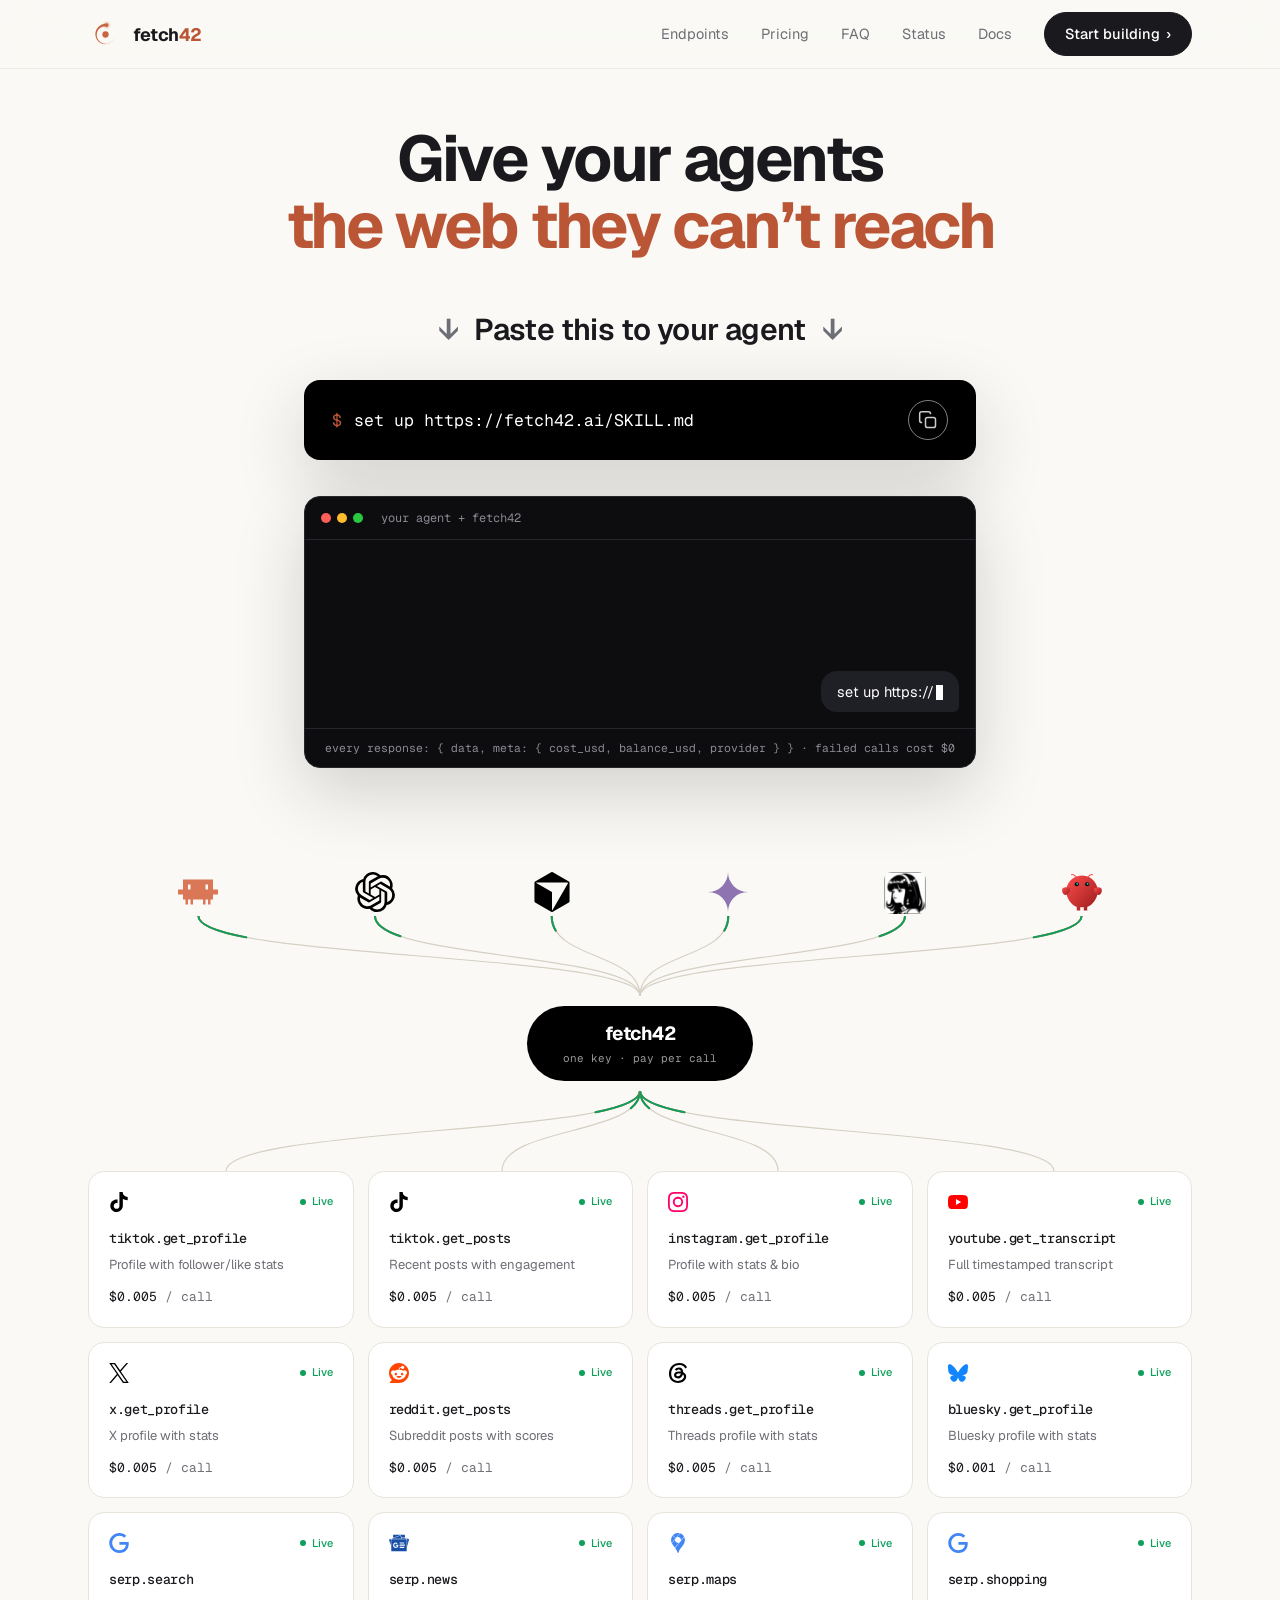
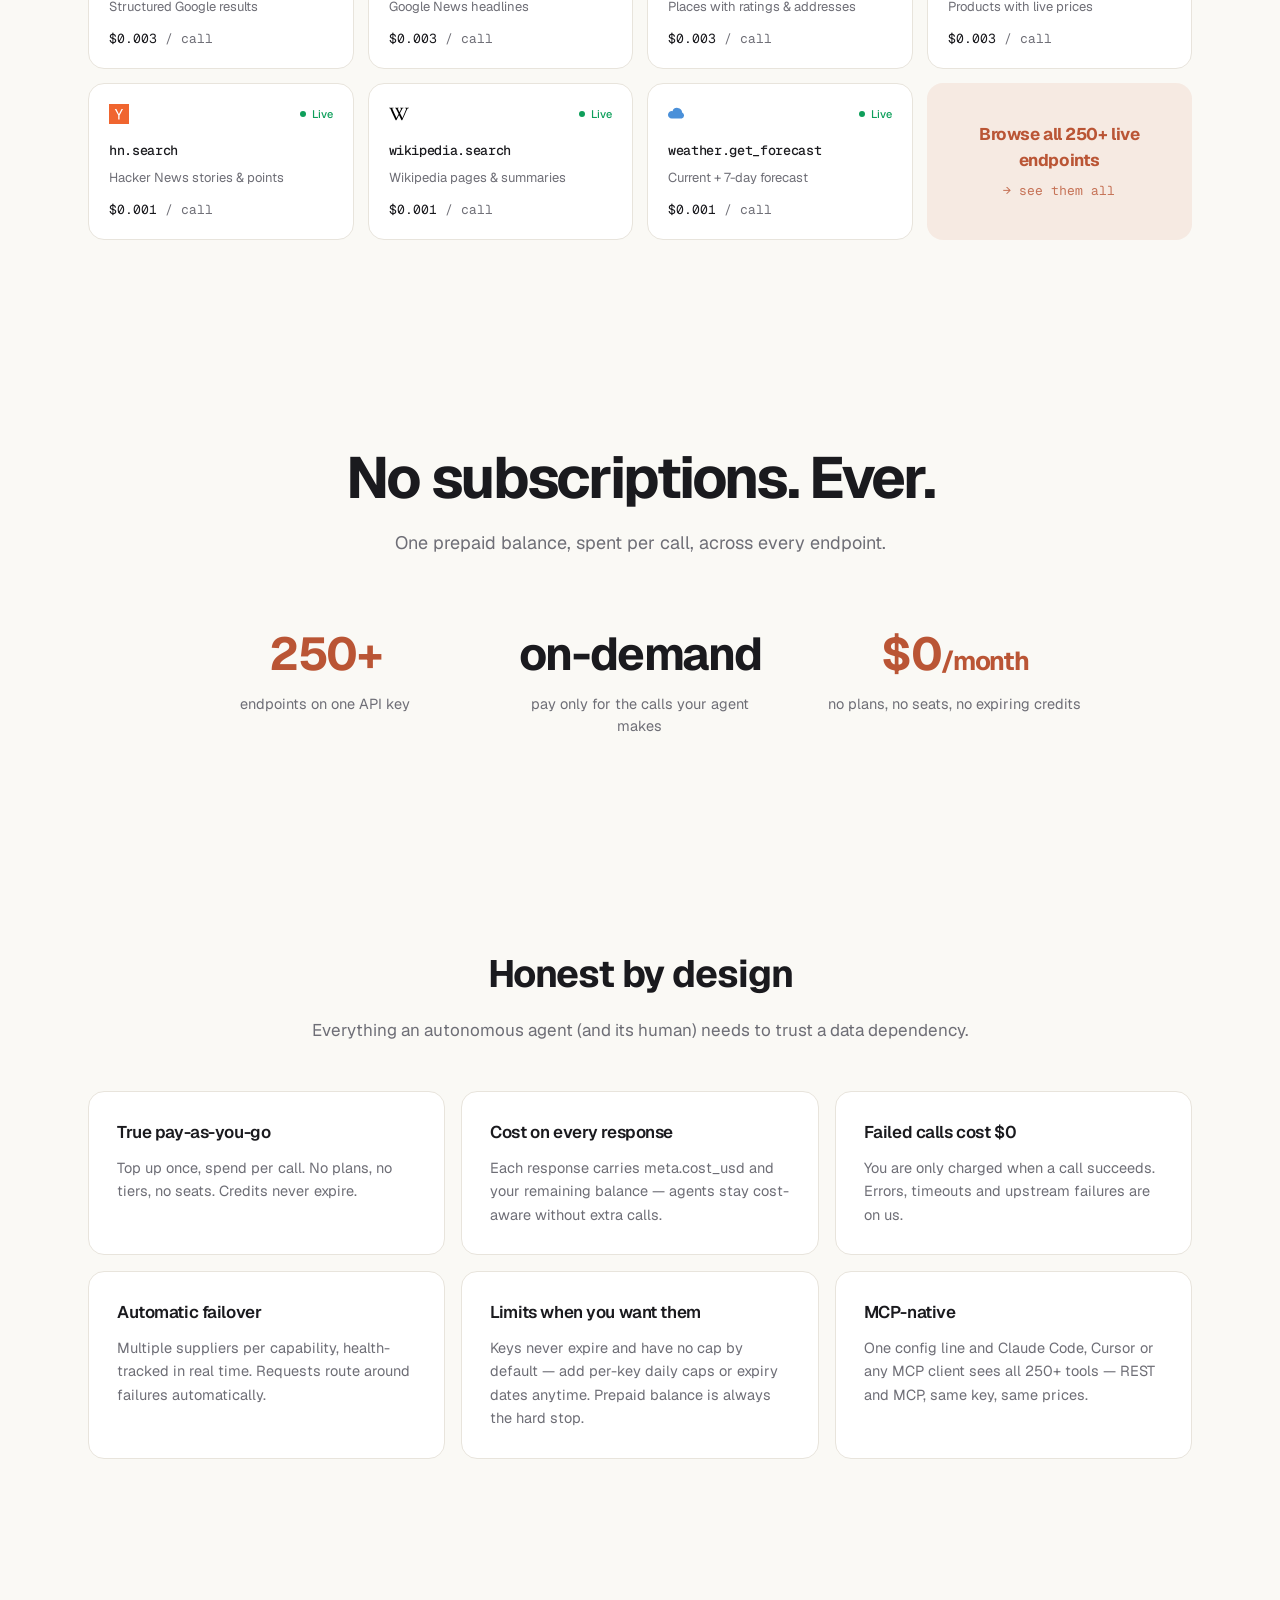
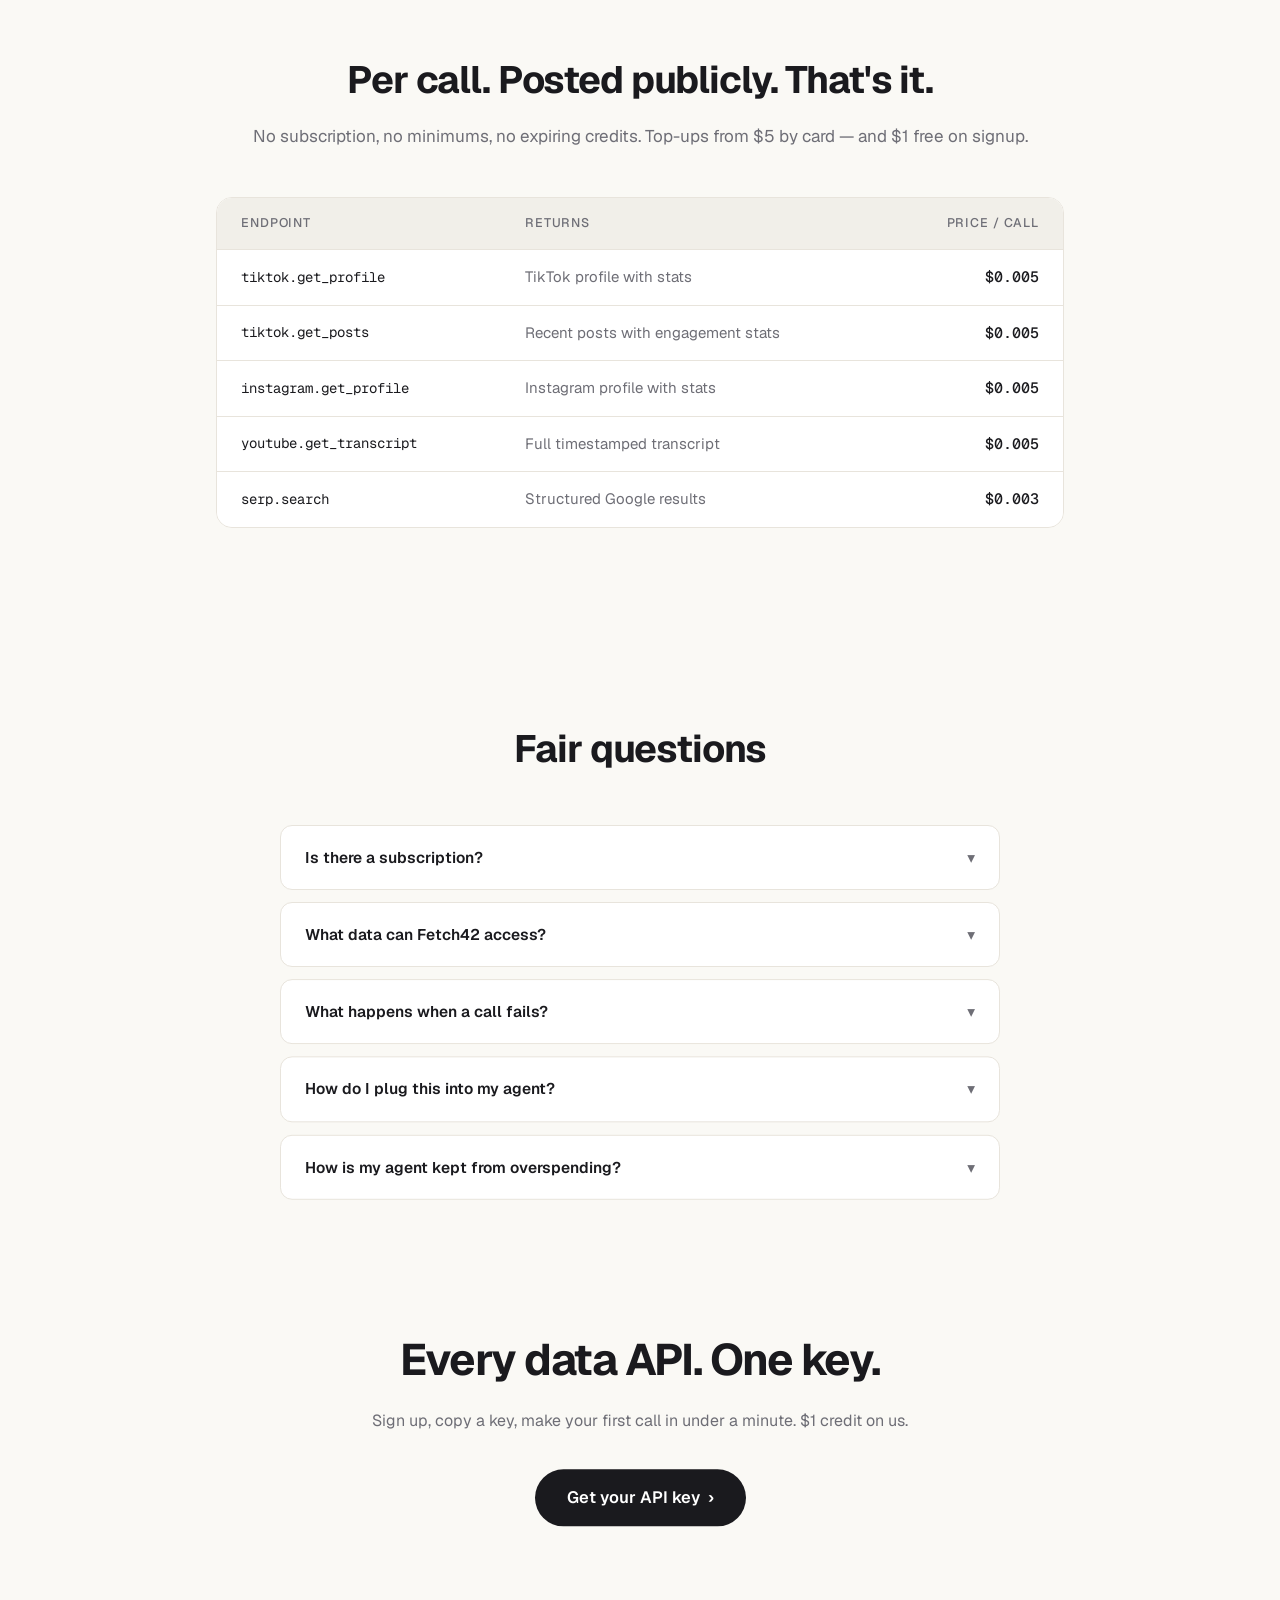
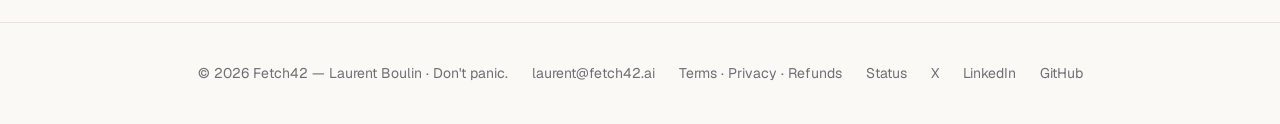
==== commit 2d3ff02a: "SKILL.md: no truncation in category index, reframe example-calls table as non-exhaustive" ====
--- a/index.html
+++ b/index.html
@@ -1 +1 @@
-<!DOCTYPE html><!--0ThjE2vuuCtYH1P07PH36--><html lang="en" class="__variable_8adcd2 __variable_46451f"><head><meta charSet="utf-8"/><meta name="viewport" content="width=device-width, initial-scale=1"/><link rel="preload" href="/_next/static/media/0b78ff376f6b9734-s.p.woff2" as="font" crossorigin="" type="font/woff2"/><link rel="preload" href="/_next/static/media/723e11e5093b8e80.p.woff2" as="font" crossorigin="" type="font/woff2"/><link rel="preload" as="image" href="/assets/mark.svg"/><link rel="preload" as="image" href="/agents/hermes.png"/><link rel="preload" as="image" href="/agents/openclaw.svg"/><link rel="stylesheet" href="/_next/static/css/e99d9eca6ba6092f.css" data-precedence="next"/><link rel="preload" as="script" fetchPriority="low" href="/_next/static/chunks/webpack-0a627bf48e04bdc2.js"/><script src="/_next/static/chunks/f625b344-4dca96ade7eb2f50.js" async=""></script><script src="/_next/static/chunks/635-7951fe9ed20d33b3.js" async=""></script><script src="/_next/static/chunks/main-app-c3907aa0f7684cbb.js" async=""></script><script src="/_next/static/chunks/279-0eb064502296af9c.js" async=""></script><script src="/_next/static/chunks/app/page-c6be29d69efc6117.js" async=""></script><meta name="next-size-adjust" content=""/><title>Fetch42 — Every data API for AI agents. One key.</title><meta name="description" content="Fetch42 is the data layer for AI agents: real-time public web &amp; social data through one API key, one prepaid balance, priced per call."/><link rel="canonical" href="https://fetch42.ai/"/><meta property="og:title" content="Fetch42 — Every data API for AI agents. One key."/><meta property="og:description" content="Real-time public web &amp; social data for AI agents — one prepaid balance, priced per call."/><meta property="og:url" content="https://fetch42.ai/"/><meta property="og:image" content="https://fetch42.ai/assets/og.png"/><meta property="og:type" content="website"/><meta name="twitter:card" content="summary_large_image"/><meta name="twitter:site" content="@fetch42ai"/><meta name="twitter:title" content="Fetch42 — Every data API for AI agents. One key."/><meta name="twitter:description" content="Real-time public web &amp; social data for AI agents — one prepaid balance, priced per call."/><meta name="twitter:image" content="https://fetch42.ai/assets/og.png"/><link rel="icon" href="/favicon.ico"/><link rel="apple-touch-icon" href="/assets/icon-180.png"/><script>try{if(localStorage.getItem("sb-ubdleklnejuayewxbqev-auth-token"))document.documentElement.classList.add("authed")}catch(e){}</script><script src="/_next/static/chunks/polyfills-42372ed130431b0a.js" noModule=""></script></head><body><div hidden=""><!--$--><!--/$--></div><script type="application/ld+json">{"@context":"https://schema.org","@type":"FAQPage","mainEntity":[{"@type":"Question","name":"Is there a subscription?","acceptedAnswer":{"@type":"Answer","text":"No, and there never will be. You top up a balance; calls deduct from it. Credits never expire. When you stop using Fetch42, you stop paying."}},{"@type":"Question","name":"What data can Fetch42 access?","acceptedAnswer":{"@type":"Answer","text":"Publicly available data only — public profiles, public posts, public video transcripts, search results. Structured into one clean schema per capability."}},{"@type":"Question","name":"What happens when a call fails?","acceptedAnswer":{"@type":"Answer","text":"You pay nothing. We first retry through a different upstream source automatically; if everything fails, the call is free and logged. Only successful responses are ever charged."}},{"@type":"Question","name":"How do I plug this into my agent?","acceptedAnswer":{"@type":"Answer","text":"Two ways, both live: REST with your API key — one curl to try it — or the MCP endpoint, where Claude Code, Cursor or any MCP client discovers every Fetch42 tool with one config line. Same key, same prices, exact cost in every response."}},{"@type":"Question","name":"How is my agent kept from overspending?","acceptedAnswer":{"@type":"Answer","text":"Prepaid balance (you can never go negative), optional per-key daily caps and expiry dates, and the exact cost plus remaining balance on every response."}}]}</script><nav class="sticky top-0 z-20 border-b border-line/60 bg-bg/85 backdrop-blur-xl"><div class="mx-auto flex h-[68px] max-w-6xl items-center justify-between px-6"><a href="/" class="flex items-center gap-2.5 text-[18px] font-bold tracking-tight text-fg"><img src="/assets/mark.svg" alt="" class="h-[35px] w-[35px]"/><span>fetch<span class="text-brand2">42</span></span></a><div class="flex items-center gap-8 text-[14.5px]"><a href="/endpoints/" class="hidden text-mut hover:text-fg sm:block">Endpoints</a><a href="#pricing" class="hidden text-mut hover:text-fg sm:block">Pricing</a><a href="#faq" class="hidden text-mut hover:text-fg sm:block">FAQ</a><a href="/status/" class="hidden text-mut hover:text-fg sm:block">Status</a><a href="/docs/" class="hidden text-mut hover:text-fg sm:block">Docs</a><a href="/dashboard/" class="nav-cta-anon group flex h-[44px] items-center gap-1.5 rounded-full border border-fg bg-fg px-5 text-[14.5px] font-medium text-white hover:border-black hover:bg-black">Start building<span class="transition-transform group-hover:translate-x-0.5">›</span></a><a href="/dashboard/" class="nav-cta-authed group flex h-[44px] items-center gap-1.5 rounded-full border border-line2 px-5 text-[14.5px] font-medium text-fg hover:border-mut">Dashboard<span class="transition-transform group-hover:translate-x-0.5">›</span></a></div></div></nav><header class="mx-auto max-w-5xl px-6 pt-10 text-center sm:pt-14"><h1 class="mx-auto text-[46px] font-bold leading-[1.05] tracking-[-0.04em] sm:text-[64px]">Give your agents<br/><span class="text-brand2">the web they can’t reach</span></h1><div class="mx-auto mt-12 max-w-2xl"><p class="text-[26px] font-semibold tracking-[-0.02em] text-fg sm:text-[30px]"><span class="mr-4 text-mut" aria-hidden="true">↓</span>Paste this to your agent<span class="ml-4 text-mut" aria-hidden="true">↓</span></p><button class="group mt-7 flex w-full items-center justify-between gap-4 rounded-2xl bg-black px-7 py-5 text-left shadow-[0_24px_70px_rgba(26,26,30,0.18)]"><span class="overflow-x-auto whitespace-nowrap font-mono text-[16.5px] text-white"><span class="mr-3 text-brand2">$</span><span>_</span></span><span class="relative flex-none p-2.5 text-white/80 transition-colors group-hover:text-white"><span class="copy-ring absolute inset-0 rounded-full border border-white/50" aria-hidden="true"></span><svg viewBox="0 0 24 24" fill="none" stroke="currentColor" stroke-width="1.8" class="h-[20px] w-[20px]"><rect x="9" y="9" width="12" height="12" rx="2.5"></rect><path d="M5 15H4.5A2.5 2.5 0 0 1 2 12.5v-8A2.5 2.5 0 0 1 4.5 2h8A2.5 2.5 0 0 1 15 4.5V5"></path></svg></span></button></div></header><div class="demo-glow px-6 pb-10 pt-9"><div class="mx-auto max-w-2xl rounded-2xl border border-[#26262c] bg-[#0d0d10] shadow-[0_24px_70px_rgba(26,26,30,0.18)]"><div class="flex items-center gap-1.5 border-b border-[#26262c] px-4 py-3"><span class="h-[10px] w-[10px] rounded-full bg-[#ff5f57]"></span><span class="h-[10px] w-[10px] rounded-full bg-[#febc2e]"></span><span class="h-[10px] w-[10px] rounded-full bg-[#28c840]"></span><span class="ml-3 font-mono text-[12px] text-[#8a8a93]">your agent + fetch42</span></div><div class="flex h-[210px] flex-col justify-end gap-2.5 overflow-hidden p-4 text-left sm:h-[188px]"></div><div class="border-t border-[#26262c] px-5 py-2.5 text-left font-mono text-[11.5px] text-[#8a8a93]">every response: <!-- -->{ data, meta: { cost_usd, balance_usd, provider } }<!-- --> · failed calls cost $0</div></div></div><section id="capabilities" class="mx-auto max-w-6xl px-6 pb-24 pt-16 text-center"><div class="select-none"><div class="relative mx-auto h-[44px]"><div title="Claude Code" class="absolute top-0 flex -translate-x-1/2 items-center" style="left:10%"><svg viewBox="0 0 24 24" class="h-[40px] w-[40px]" style="fill:#D97757" aria-hidden="true"><path d="M21 10.5h3v3h-3v3h-1.5v3H18v-3h-1.5v3H15v-3H9v3H7.5v-3H6v3H4.5v-3H3v-3H0v-3h3v-6h18Zm-15 0h1.5v-3H6Zm10.5 0H18v-3h-1.5z"></path></svg></div><div title="ChatGPT" class="absolute top-0 flex -translate-x-1/2 items-center" style="left:26%"><svg viewBox="0 0 24 24" class="h-[40px] w-[40px]" style="fill:#000000" aria-hidden="true"><path d="M22.2819 9.8211a5.9847 5.9847 0 0 0-.5157-4.9108 6.0462 6.0462 0 0 0-6.5098-2.9A6.0651 6.0651 0 0 0 4.9807 4.1818a5.9847 5.9847 0 0 0-3.9977 2.9 6.0462 6.0462 0 0 0 .7427 7.0966 5.98 5.98 0 0 0 .511 4.9107 6.051 6.051 0 0 0 6.5146 2.9001A5.9847 5.9847 0 0 0 13.2599 24a6.0557 6.0557 0 0 0 5.7718-4.2058 5.9894 5.9894 0 0 0 3.9977-2.9001 6.0557 6.0557 0 0 0-.7475-7.0729zm-9.022 12.6081a4.4755 4.4755 0 0 1-2.8764-1.0408l.1419-.0804 4.7783-2.7582a.7948.7948 0 0 0 .3927-.6813v-6.7369l2.02 1.1686a.071.071 0 0 1 .038.052v5.5826a4.504 4.504 0 0 1-4.4945 4.4944zm-9.6607-4.1254a4.4708 4.4708 0 0 1-.5346-3.0137l.142.0852 4.783 2.7582a.7712.7712 0 0 0 .7806 0l5.8428-3.3685v2.3324a.0804.0804 0 0 1-.0332.0615L9.74 19.9502a4.4992 4.4992 0 0 1-6.1408-1.6464zM2.3408 7.8956a4.485 4.485 0 0 1 2.3655-1.9728V11.6a.7664.7664 0 0 0 .3879.6765l5.8144 3.3543-2.0201 1.1685a.0757.0757 0 0 1-.071 0l-4.8303-2.7865A4.504 4.504 0 0 1 2.3408 7.872zm16.5963 3.8558L13.1038 8.364 15.1192 7.2a.0757.0757 0 0 1 .071 0l4.8303 2.7913a4.4944 4.4944 0 0 1-.6765 8.1042v-5.6772a.79.79 0 0 0-.407-.667zm2.0107-3.0231l-.142-.0852-4.7735-2.7818a.7759.7759 0 0 0-.7854 0L9.409 9.2297V6.8974a.0662.0662 0 0 1 .0284-.0615l4.8303-2.7866a4.4992 4.4992 0 0 1 6.6802 4.66zM8.3065 12.863l-2.02-1.1638a.0804.0804 0 0 1-.038-.0567V6.0742a4.4992 4.4992 0 0 1 7.3757-3.4537l-.142.0805L8.704 5.459a.7948.7948 0 0 0-.3927.6813zm1.0976-2.3654l2.602-1.4998 2.6069 1.4998v2.9994l-2.5974 1.4997-2.6067-1.4997Z"></path></svg></div><div title="Cursor" class="absolute top-0 flex -translate-x-1/2 items-center" style="left:42%"><svg viewBox="0 0 24 24" class="h-[40px] w-[40px]" style="fill:#000000" aria-hidden="true"><path d="M11.503.131 1.891 5.678a.84.84 0 0 0-.42.726v11.188c0 .3.162.575.42.724l9.609 5.55a1 1 0 0 0 .998 0l9.61-5.55a.84.84 0 0 0 .42-.724V6.404a.84.84 0 0 0-.42-.726L12.497.131a1.01 1.01 0 0 0-.996 0M2.657 6.338h18.55c.263 0 .43.287.297.515L12.23 22.918c-.062.107-.229.064-.229-.06V12.335a.59.59 0 0 0-.295-.51l-9.11-5.257c-.109-.063-.064-.23.061-.23"></path></svg></div><div title="Gemini CLI" class="absolute top-0 flex -translate-x-1/2 items-center" style="left:58%"><svg viewBox="0 0 24 24" class="h-[40px] w-[40px]" style="fill:#8E75B2" aria-hidden="true"><path d="M11.04 19.32Q12 21.51 12 24q0-2.49.93-4.68.96-2.19 2.58-3.81t3.81-2.55Q21.51 12 24 12q-2.49 0-4.68-.93a12.3 12.3 0 0 1-3.81-2.58 12.3 12.3 0 0 1-2.58-3.81Q12 2.49 12 0q0 2.49-.96 4.68-.93 2.19-2.55 3.81a12.3 12.3 0 0 1-3.81 2.58Q2.49 12 0 12q2.49 0 4.68.96 2.19.93 3.81 2.55t2.55 3.81"></path></svg></div><div title="Hermes" class="absolute top-0 flex -translate-x-1/2 items-center" style="left:74%"><img src="/agents/hermes.png" alt="Hermes" class="h-[42px] w-[42px] rounded-[8px]"/></div><div title="Clawbot" class="absolute top-0 flex -translate-x-1/2 items-center" style="left:90%"><img src="/agents/openclaw.svg" alt="Clawbot" class="h-[42px] w-[42px] rounded-[8px]"/></div></div><svg viewBox="0 0 1104 80" preserveAspectRatio="none" class="h-[80px] w-full" aria-hidden="true"><g><path d="M 110.4 0 C 110.4 44, 552 36, 552 80" fill="none" stroke="var(--color-line2)" stroke-width="1.2"></path><path d="M 110.4 0 C 110.4 44, 552 36, 552 80" fill="none" stroke="var(--color-brand)" stroke-width="2" pathLength="100" class="flow-a"></path><path d="M 110.4 0 C 110.4 44, 552 36, 552 80" fill="none" stroke="var(--color-mint)" stroke-width="2" pathLength="100" class="flow-d"></path></g><g><path d="M 287.0 0 C 287.0 44, 552 36, 552 80" fill="none" stroke="var(--color-line2)" stroke-width="1.2"></path><path d="M 287.0 0 C 287.0 44, 552 36, 552 80" fill="none" stroke="var(--color-brand)" stroke-width="2" pathLength="100" class="flow-a"></path><path d="M 287.0 0 C 287.0 44, 552 36, 552 80" fill="none" stroke="var(--color-mint)" stroke-width="2" pathLength="100" class="flow-d"></path></g><g><path d="M 463.7 0 C 463.7 44, 552 36, 552 80" fill="none" stroke="var(--color-line2)" stroke-width="1.2"></path><path d="M 463.7 0 C 463.7 44, 552 36, 552 80" fill="none" stroke="var(--color-brand)" stroke-width="2" pathLength="100" class="flow-a"></path><path d="M 463.7 0 C 463.7 44, 552 36, 552 80" fill="none" stroke="var(--color-mint)" stroke-width="2" pathLength="100" class="flow-d"></path></g><g><path d="M 640.3 0 C 640.3 44, 552 36, 552 80" fill="none" stroke="var(--color-line2)" stroke-width="1.2"></path><path d="M 640.3 0 C 640.3 44, 552 36, 552 80" fill="none" stroke="var(--color-brand)" stroke-width="2" pathLength="100" class="flow-a"></path><path d="M 640.3 0 C 640.3 44, 552 36, 552 80" fill="none" stroke="var(--color-mint)" stroke-width="2" pathLength="100" class="flow-d"></path></g><g><path d="M 817.0 0 C 817.0 44, 552 36, 552 80" fill="none" stroke="var(--color-line2)" stroke-width="1.2"></path><path d="M 817.0 0 C 817.0 44, 552 36, 552 80" fill="none" stroke="var(--color-brand)" stroke-width="2" pathLength="100" class="flow-a"></path><path d="M 817.0 0 C 817.0 44, 552 36, 552 80" fill="none" stroke="var(--color-mint)" stroke-width="2" pathLength="100" class="flow-d"></path></g><g><path d="M 993.6 0 C 993.6 44, 552 36, 552 80" fill="none" stroke="var(--color-line2)" stroke-width="1.2"></path><path d="M 993.6 0 C 993.6 44, 552 36, 552 80" fill="none" stroke="var(--color-brand)" stroke-width="2" pathLength="100" class="flow-a"></path><path d="M 993.6 0 C 993.6 44, 552 36, 552 80" fill="none" stroke="var(--color-mint)" stroke-width="2" pathLength="100" class="flow-d"></path></g></svg><div class="relative z-10 mx-auto mt-2.5 flex w-fit flex-col items-center rounded-full bg-black px-9 py-3.5"><span class="text-[19px] font-bold tracking-tight text-white">fetch42</span><span class="mt-0.5 font-mono text-[11px] text-white/60">one key · pay per call</span></div><svg viewBox="0 0 1104 80" preserveAspectRatio="none" class="mt-2.5 hidden h-[80px] w-full lg:block" aria-hidden="true"><g><path d="M 552 0 C 552 44, 138.0 36, 138.0 80" fill="none" stroke="var(--color-line2)" stroke-width="1.2"></path><path d="M 552 0 C 552 44, 138.0 36, 138.0 80" fill="none" stroke="var(--color-brand)" stroke-width="2" pathLength="100" class="flow-b"></path><path d="M 552 0 C 552 44, 138.0 36, 138.0 80" fill="none" stroke="var(--color-mint)" stroke-width="2" pathLength="100" class="flow-c"></path></g><g><path d="M 552 0 C 552 44, 414.0 36, 414.0 80" fill="none" stroke="var(--color-line2)" stroke-width="1.2"></path><path d="M 552 0 C 552 44, 414.0 36, 414.0 80" fill="none" stroke="var(--color-brand)" stroke-width="2" pathLength="100" class="flow-b"></path><path d="M 552 0 C 552 44, 414.0 36, 414.0 80" fill="none" stroke="var(--color-mint)" stroke-width="2" pathLength="100" class="flow-c"></path></g><g><path d="M 552 0 C 552 44, 690.0 36, 690.0 80" fill="none" stroke="var(--color-line2)" stroke-width="1.2"></path><path d="M 552 0 C 552 44, 690.0 36, 690.0 80" fill="none" stroke="var(--color-brand)" stroke-width="2" pathLength="100" class="flow-b"></path><path d="M 552 0 C 552 44, 690.0 36, 690.0 80" fill="none" stroke="var(--color-mint)" stroke-width="2" pathLength="100" class="flow-c"></path></g><g><path d="M 552 0 C 552 44, 966.0 36, 966.0 80" fill="none" stroke="var(--color-line2)" stroke-width="1.2"></path><path d="M 552 0 C 552 44, 966.0 36, 966.0 80" fill="none" stroke="var(--color-brand)" stroke-width="2" pathLength="100" class="flow-b"></path><path d="M 552 0 C 552 44, 966.0 36, 966.0 80" fill="none" stroke="var(--color-mint)" stroke-width="2" pathLength="100" class="flow-c"></path></g></svg><div class="h-8 lg:hidden"></div></div><div class="grid gap-3.5 sm:grid-cols-2 lg:grid-cols-4"><div class="flex flex-col rounded-2xl border border-line bg-bg2 p-5 text-left transition-colors hover:border-line2"><div class="mb-4 flex items-center justify-between"><svg viewBox="0 0 24 24" class="h-5 w-5" style="fill:#000000" aria-hidden="true"><path d="M12.525.02c1.31-.02 2.61-.01 3.91-.02.08 1.53.63 3.09 1.75 4.17 1.12 1.11 2.7 1.62 4.24 1.79v4.03c-1.44-.05-2.89-.35-4.2-.97-.57-.26-1.1-.59-1.62-.93-.01 2.92.01 5.84-.02 8.75-.08 1.4-.54 2.79-1.35 3.94-1.31 1.92-3.58 3.17-5.91 3.21-1.43.08-2.86-.31-4.08-1.03-2.02-1.19-3.44-3.37-3.65-5.71-.02-.5-.03-1-.01-1.49.18-1.9 1.12-3.72 2.58-4.96 1.66-1.44 3.98-2.13 6.15-1.72.02 1.48-.04 2.96-.04 4.44-.99-.32-2.15-.23-3.02.37-.63.41-1.11 1.04-1.36 1.75-.21.51-.15 1.07-.14 1.61.24 1.64 1.82 3.02 3.5 2.87 1.12-.01 2.19-.66 2.77-1.61.19-.33.4-.67.41-1.06.1-1.79.06-3.57.07-5.36.01-4.03-.01-8.05.02-12.07z"></path></svg><span class="flex items-center gap-1.5 text-[11px] font-medium text-mint"><span class="h-1.5 w-1.5 rounded-full bg-mint"></span> Live</span></div><p class="font-mono text-[13.5px] font-medium tracking-tight text-fg">tiktok.get_profile</p><p class="mt-1.5 flex-1 text-[13px] leading-relaxed text-mut">Profile with follower/like stats</p><p class="mt-3 font-mono text-[13px] text-mut"><span class="text-fg">$0.005</span> / call</p></div><div class="flex flex-col rounded-2xl border border-line bg-bg2 p-5 text-left transition-colors hover:border-line2"><div class="mb-4 flex items-center justify-between"><svg viewBox="0 0 24 24" class="h-5 w-5" style="fill:#000000" aria-hidden="true"><path d="M12.525.02c1.31-.02 2.61-.01 3.91-.02.08 1.53.63 3.09 1.75 4.17 1.12 1.11 2.7 1.62 4.24 1.79v4.03c-1.44-.05-2.89-.35-4.2-.97-.57-.26-1.1-.59-1.62-.93-.01 2.92.01 5.84-.02 8.75-.08 1.4-.54 2.79-1.35 3.94-1.31 1.92-3.58 3.17-5.91 3.21-1.43.08-2.86-.31-4.08-1.03-2.02-1.19-3.44-3.37-3.65-5.71-.02-.5-.03-1-.01-1.49.18-1.9 1.12-3.72 2.58-4.96 1.66-1.44 3.98-2.13 6.15-1.72.02 1.48-.04 2.96-.04 4.44-.99-.32-2.15-.23-3.02.37-.63.41-1.11 1.04-1.36 1.75-.21.51-.15 1.07-.14 1.61.24 1.64 1.82 3.02 3.5 2.87 1.12-.01 2.19-.66 2.77-1.61.19-.33.4-.67.41-1.06.1-1.79.06-3.57.07-5.36.01-4.03-.01-8.05.02-12.07z"></path></svg><span class="flex items-center gap-1.5 text-[11px] font-medium text-mint"><span class="h-1.5 w-1.5 rounded-full bg-mint"></span> Live</span></div><p class="font-mono text-[13.5px] font-medium tracking-tight text-fg">tiktok.get_posts</p><p class="mt-1.5 flex-1 text-[13px] leading-relaxed text-mut">Recent posts with engagement</p><p class="mt-3 font-mono text-[13px] text-mut"><span class="text-fg">$0.005</span> / call</p></div><div class="flex flex-col rounded-2xl border border-line bg-bg2 p-5 text-left transition-colors hover:border-line2"><div class="mb-4 flex items-center justify-between"><svg viewBox="0 0 24 24" class="h-5 w-5" style="fill:#FF0069" aria-hidden="true"><path d="M7.0301.084c-1.2768.0602-2.1487.264-2.911.5634-.7888.3075-1.4575.72-2.1228 1.3877-.6652.6677-1.075 1.3368-1.3802 2.127-.2954.7638-.4956 1.6365-.552 2.914-.0564 1.2775-.0689 1.6882-.0626 4.947.0062 3.2586.0206 3.6671.0825 4.9473.061 1.2765.264 2.1482.5635 2.9107.308.7889.72 1.4573 1.388 2.1228.6679.6655 1.3365 1.0743 2.1285 1.38.7632.295 1.6361.4961 2.9134.552 1.2773.056 1.6884.069 4.9462.0627 3.2578-.0062 3.668-.0207 4.9478-.0814 1.28-.0607 2.147-.2652 2.9098-.5633.7889-.3086 1.4578-.72 2.1228-1.3881.665-.6682 1.0745-1.3378 1.3795-2.1284.2957-.7632.4966-1.636.552-2.9124.056-1.2809.0692-1.6898.063-4.948-.0063-3.2583-.021-3.6668-.0817-4.9465-.0607-1.2797-.264-2.1487-.5633-2.9117-.3084-.7889-.72-1.4568-1.3876-2.1228C21.2982 1.33 20.628.9208 19.8378.6165 19.074.321 18.2017.1197 16.9244.0645 15.6471.0093 15.236-.005 11.977.0014 8.718.0076 8.31.0215 7.0301.0839m.1402 21.6932c-1.17-.0509-1.8053-.2453-2.2287-.408-.5606-.216-.96-.4771-1.3819-.895-.422-.4178-.6811-.8186-.9-1.378-.1644-.4234-.3624-1.058-.4171-2.228-.0595-1.2645-.072-1.6442-.079-4.848-.007-3.2037.0053-3.583.0607-4.848.05-1.169.2456-1.805.408-2.2282.216-.5613.4762-.96.895-1.3816.4188-.4217.8184-.6814 1.3783-.9003.423-.1651 1.0575-.3614 2.227-.4171 1.2655-.06 1.6447-.072 4.848-.079 3.2033-.007 3.5835.005 4.8495.0608 1.169.0508 1.8053.2445 2.228.408.5608.216.96.4754 1.3816.895.4217.4194.6816.8176.9005 1.3787.1653.4217.3617 1.056.4169 2.2263.0602 1.2655.0739 1.645.0796 4.848.0058 3.203-.0055 3.5834-.061 4.848-.051 1.17-.245 1.8055-.408 2.2294-.216.5604-.4763.96-.8954 1.3814-.419.4215-.8181.6811-1.3783.9-.4224.1649-1.0577.3617-2.2262.4174-1.2656.0595-1.6448.072-4.8493.079-3.2045.007-3.5825-.006-4.848-.0608M16.953 5.5864A1.44 1.44 0 1 0 18.39 4.144a1.44 1.44 0 0 0-1.437 1.4424M5.8385 12.012c.0067 3.4032 2.7706 6.1557 6.173 6.1493 3.4026-.0065 6.157-2.7701 6.1506-6.1733-.0065-3.4032-2.771-6.1565-6.174-6.1498-3.403.0067-6.156 2.771-6.1496 6.1738M8 12.0077a4 4 0 1 1 4.008 3.9921A3.9996 3.9996 0 0 1 8 12.0077"></path></svg><span class="flex items-center gap-1.5 text-[11px] font-medium text-mint"><span class="h-1.5 w-1.5 rounded-full bg-mint"></span> Live</span></div><p class="font-mono text-[13.5px] font-medium tracking-tight text-fg">instagram.get_profile</p><p class="mt-1.5 flex-1 text-[13px] leading-relaxed text-mut">Profile with stats &amp; bio</p><p class="mt-3 font-mono text-[13px] text-mut"><span class="text-fg">$0.005</span> / call</p></div><div class="flex flex-col rounded-2xl border border-line bg-bg2 p-5 text-left transition-colors hover:border-line2"><div class="mb-4 flex items-center justify-between"><svg viewBox="0 0 24 24" class="h-5 w-5" style="fill:#FF0000" aria-hidden="true"><path d="M23.498 6.186a3.016 3.016 0 0 0-2.122-2.136C19.505 3.545 12 3.545 12 3.545s-7.505 0-9.377.505A3.017 3.017 0 0 0 .502 6.186C0 8.07 0 12 0 12s0 3.93.502 5.814a3.016 3.016 0 0 0 2.122 2.136c1.871.505 9.376.505 9.376.505s7.505 0 9.377-.505a3.015 3.015 0 0 0 2.122-2.136C24 15.93 24 12 24 12s0-3.93-.502-5.814zM9.545 15.568V8.432L15.818 12l-6.273 3.568z"></path></svg><span class="flex items-center gap-1.5 text-[11px] font-medium text-mint"><span class="h-1.5 w-1.5 rounded-full bg-mint"></span> Live</span></div><p class="font-mono text-[13.5px] font-medium tracking-tight text-fg">youtube.get_transcript</p><p class="mt-1.5 flex-1 text-[13px] leading-relaxed text-mut">Full timestamped transcript</p><p class="mt-3 font-mono text-[13px] text-mut"><span class="text-fg">$0.005</span> / call</p></div><div class="flex flex-col rounded-2xl border border-line bg-bg2 p-5 text-left transition-colors hover:border-line2"><div class="mb-4 flex items-center justify-between"><svg viewBox="0 0 24 24" class="h-5 w-5" style="fill:#000000" aria-hidden="true"><path d="M14.234 10.162 22.977 0h-2.072l-7.591 8.824L7.251 0H.258l9.168 13.343L.258 24H2.33l8.016-9.318L16.749 24h6.993zm-2.837 3.299-.929-1.329L3.076 1.56h3.182l5.965 8.532.929 1.329 7.754 11.09h-3.182z"></path></svg><span class="flex items-center gap-1.5 text-[11px] font-medium text-mint"><span class="h-1.5 w-1.5 rounded-full bg-mint"></span> Live</span></div><p class="font-mono text-[13.5px] font-medium tracking-tight text-fg">x.get_profile</p><p class="mt-1.5 flex-1 text-[13px] leading-relaxed text-mut">X profile with stats</p><p class="mt-3 font-mono text-[13px] text-mut"><span class="text-fg">$0.005</span> / call</p></div><div class="flex flex-col rounded-2xl border border-line bg-bg2 p-5 text-left transition-colors hover:border-line2"><div class="mb-4 flex items-center justify-between"><svg viewBox="0 0 24 24" class="h-5 w-5" style="fill:#FF4500" aria-hidden="true"><path d="M12 0C5.373 0 0 5.373 0 12c0 3.314 1.343 6.314 3.515 8.485l-2.286 2.286C.775 23.225 1.097 24 1.738 24H12c6.627 0 12-5.373 12-12S18.627 0 12 0Zm4.388 3.199c1.104 0 1.999.895 1.999 1.999 0 1.105-.895 2-1.999 2-.946 0-1.739-.657-1.947-1.539v.002c-1.147.162-2.032 1.15-2.032 2.341v.007c1.776.067 3.4.567 4.686 1.363.473-.363 1.064-.58 1.707-.58 1.547 0 2.802 1.254 2.802 2.802 0 1.117-.655 2.081-1.601 2.531-.088 3.256-3.637 5.876-7.997 5.876-4.361 0-7.905-2.617-7.998-5.87-.954-.447-1.614-1.415-1.614-2.538 0-1.548 1.255-2.802 2.803-2.802.645 0 1.239.218 1.712.585 1.275-.79 2.881-1.291 4.64-1.365v-.01c0-1.663 1.263-3.034 2.88-3.207.188-.911.993-1.595 1.959-1.595Zm-8.085 8.376c-.784 0-1.459.78-1.506 1.797-.047 1.016.64 1.429 1.426 1.429.786 0 1.371-.369 1.418-1.385.047-1.017-.553-1.841-1.338-1.841Zm7.406 0c-.786 0-1.385.824-1.338 1.841.047 1.017.634 1.385 1.418 1.385.785 0 1.473-.413 1.426-1.429-.046-1.017-.721-1.797-1.506-1.797Zm-3.703 4.013c-.974 0-1.907.048-2.77.135-.147.015-.241.168-.183.305.483 1.154 1.622 1.964 2.953 1.964 1.33 0 2.47-.81 2.953-1.964.057-.137-.037-.29-.184-.305-.863-.087-1.795-.135-2.769-.135Z"></path></svg><span class="flex items-center gap-1.5 text-[11px] font-medium text-mint"><span class="h-1.5 w-1.5 rounded-full bg-mint"></span> Live</span></div><p class="font-mono text-[13.5px] font-medium tracking-tight text-fg">reddit.get_posts</p><p class="mt-1.5 flex-1 text-[13px] leading-relaxed text-mut">Subreddit posts with scores</p><p class="mt-3 font-mono text-[13px] text-mut"><span class="text-fg">$0.005</span> / call</p></div><div class="flex flex-col rounded-2xl border border-line bg-bg2 p-5 text-left transition-colors hover:border-line2"><div class="mb-4 flex items-center justify-between"><svg viewBox="0 0 24 24" class="h-5 w-5" style="fill:#000000" aria-hidden="true"><path d="M18.263 11.097c-.03-3.486-1.92-5.586-5.111-5.586-2.13 0-3.922.963-4.863 2.499l2.062 1.438c.535-.843 1.272-1.543 2.628-1.543 1.528 0 2.318.85 2.544 2.431a15 15 0 0 0-2.236-.173c-4.125 0-6.068 1.867-6.068 4.336s1.943 3.99 4.804 3.99c3.139 0 5.013-2.115 5.781-4.735.798.361 1.348 1.204 1.348 2.47 0 3.387-3.907 5.232-7.22 5.232-4.885 0-8.077-3.207-8.077-8.424 0-6.392 4.223-10.487 9.9-10.487 3.808 0 5.69 1.671 6.97 3.914l2.108-1.475C21.44 2.078 18.331 0 13.663 0 6.227 0 1.168 5.277 1.168 12.934c0 7 4.953 11.066 10.856 11.066 4.878 0 9.809-2.846 9.809-7.716 0-2.545-1.46-4.231-3.569-5.187m-6.33 4.855c-1.077 0-2.026-.512-2.026-1.453 0-1.483 1.822-1.934 3.606-1.934.678 0 1.34.045 1.927.173-.422 1.927-1.671 3.215-3.508 3.214Z"></path></svg><span class="flex items-center gap-1.5 text-[11px] font-medium text-mint"><span class="h-1.5 w-1.5 rounded-full bg-mint"></span> Live</span></div><p class="font-mono text-[13.5px] font-medium tracking-tight text-fg">threads.get_profile</p><p class="mt-1.5 flex-1 text-[13px] leading-relaxed text-mut">Threads profile with stats</p><p class="mt-3 font-mono text-[13px] text-mut"><span class="text-fg">$0.005</span> / call</p></div><div class="flex flex-col rounded-2xl border border-line bg-bg2 p-5 text-left transition-colors hover:border-line2"><div class="mb-4 flex items-center justify-between"><svg viewBox="0 0 24 24" class="h-5 w-5" style="fill:#1185FE" aria-hidden="true"><path d="M5.202 2.857C7.954 4.922 10.913 9.11 12 11.358c1.087-2.247 4.046-6.436 6.798-8.501C20.783 1.366 24 .213 24 3.883c0 .732-.42 6.156-.667 7.037-.856 3.061-3.978 3.842-6.755 3.37 4.854.826 6.089 3.562 3.422 6.299-5.065 5.196-7.28-1.304-7.847-2.97-.104-.305-.152-.448-.153-.327 0-.121-.05.022-.153.327-.568 1.666-2.782 8.166-7.847 2.97-2.667-2.737-1.432-5.473 3.422-6.3-2.777.473-5.899-.308-6.755-3.369C.42 10.04 0 4.615 0 3.883c0-3.67 3.217-2.517 5.202-1.026"></path></svg><span class="flex items-center gap-1.5 text-[11px] font-medium text-mint"><span class="h-1.5 w-1.5 rounded-full bg-mint"></span> Live</span></div><p class="font-mono text-[13.5px] font-medium tracking-tight text-fg">bluesky.get_profile</p><p class="mt-1.5 flex-1 text-[13px] leading-relaxed text-mut">Bluesky profile with stats</p><p class="mt-3 font-mono text-[13px] text-mut"><span class="text-fg">$0.001</span> / call</p></div><div class="flex flex-col rounded-2xl border border-line bg-bg2 p-5 text-left transition-colors hover:border-line2"><div class="mb-4 flex items-center justify-between"><svg viewBox="0 0 24 24" class="h-5 w-5" style="fill:#4285F4" aria-hidden="true"><path d="M12.48 10.92v3.28h7.84c-.24 1.84-.853 3.187-1.787 4.133-1.147 1.147-2.933 2.4-6.053 2.4-4.827 0-8.6-3.893-8.6-8.72s3.773-8.72 8.6-8.72c2.6 0 4.507 1.027 5.907 2.347l2.307-2.307C18.747 1.44 16.133 0 12.48 0 5.867 0 .307 5.387.307 12s5.56 12 12.173 12c3.573 0 6.267-1.173 8.373-3.36 2.16-2.16 2.84-5.213 2.84-7.667 0-.76-.053-1.467-.173-2.053H12.48z"></path></svg><span class="flex items-center gap-1.5 text-[11px] font-medium text-mint"><span class="h-1.5 w-1.5 rounded-full bg-mint"></span> Live</span></div><p class="font-mono text-[13.5px] font-medium tracking-tight text-fg">serp.search</p><p class="mt-1.5 flex-1 text-[13px] leading-relaxed text-mut">Structured Google results</p><p class="mt-3 font-mono text-[13px] text-mut"><span class="text-fg">$0.003</span> / call</p></div><div class="flex flex-col rounded-2xl border border-line bg-bg2 p-5 text-left transition-colors hover:border-line2"><div class="mb-4 flex items-center justify-between"><svg viewBox="0 0 24 24" class="h-5 w-5" style="fill:#174EA6" aria-hidden="true"><path d="M21.2666 21.2a.6141.6141 0 0 1-.6128.6128H3.3446a.614.614 0 0 1-.6128-.6128V8.1153a.6141.6141 0 0 1 .6128-.6128h17.3091a.6141.6141 0 0 1 .6128.6128V21.2zm-3.0315-3.4196v-1.1957a.0803.0803 0 0 0-.0803-.0803h-5.3725v1.3619h5.3725a.0817.0817 0 0 0 .0804-.083l-.0001-.0029zm.8171-2.5875v-1.2012a.0803.0803 0 0 0-.079-.0817h-6.191v1.3619h6.1896a.079.079 0 0 0 .0804-.0776v-.0041.0027zm-.8171-2.5875v-1.2066a.0803.0803 0 0 0-.0803-.0803h-5.3725v1.3619h5.3725a.0816.0816 0 0 0 .0803-.079v.004zM8.1492 14.0448v1.2257h1.7704c-.1457.749-.8049 1.2924-1.7704 1.2924-1.0906-.0405-1.9418-.9574-1.9013-2.048.0384-1.0338.8676-1.8629 1.9013-1.9013a1.77 1.77 0 0 1 1.2529.4903l.9342-.9329a3.1405 3.1405 0 0 0-2.1871-.8525c-1.8051 0-3.2684 1.4633-3.2684 3.2684 0 1.8051 1.4633 3.2684 3.2684 3.2684 1.8889 0 3.1323-1.3278 3.1323-3.1976a3.941 3.941 0 0 0-.0518-.6183l-3.0805.0054zM2.2701 7.6537a.6156.6156 0 0 1 .6128-.6128h12.1545l-1.2692-3.4904a.5952.5952 0 0 0-.7436-.3827L.3676 7.7749a.5938.5938 0 0 0-.3228.7749l2.2253 6.112V7.6537za.6156.6156 0 0 1 .6128-.6128h12.1545l-1.2692-3.4904a.5952.5952 0 0 0-.7436-.3827L.3676 7.7749a.5938.5938 0 0 0-.3228.7749l2.2253 6.112V7.6537zm21.3116-.3105l-8.803-2.3683.7517 2.0659h5.5836a.6141.6141 0 0 1 .6128.6128v8.7948l2.2471-8.3659a.5923.5923 0 0 0-.3922-.7393zm-4.4955-1.6738V2.7946a.6101.6101 0 0 0-.6115-.6074H5.5236a.6101.6101 0 0 0-.6156.6046v2.8368l8.3904-3.0519a.5937.5937 0 0 1 .7422.3895l.5447 1.498 4.5009 1.2052z"></path></svg><span class="flex items-center gap-1.5 text-[11px] font-medium text-mint"><span class="h-1.5 w-1.5 rounded-full bg-mint"></span> Live</span></div><p class="font-mono text-[13.5px] font-medium tracking-tight text-fg">serp.news</p><p class="mt-1.5 flex-1 text-[13px] leading-relaxed text-mut">Google News headlines</p><p class="mt-3 font-mono text-[13px] text-mut"><span class="text-fg">$0.003</span> / call</p></div><div class="flex flex-col rounded-2xl border border-line bg-bg2 p-5 text-left transition-colors hover:border-line2"><div class="mb-4 flex items-center justify-between"><svg viewBox="0 0 24 24" class="h-5 w-5" style="fill:#4285F4" aria-hidden="true"><path d="M19.527 4.799c1.212 2.608.937 5.678-.405 8.173-1.101 2.047-2.744 3.74-4.098 5.614-.619.858-1.244 1.75-1.669 2.727-.141.325-.263.658-.383.992-.121.333-.224.673-.34 1.008-.109.314-.236.684-.627.687h-.007c-.466-.001-.579-.53-.695-.887-.284-.874-.581-1.713-1.019-2.525-.51-.944-1.145-1.817-1.79-2.671L19.527 4.799zM8.545 7.705l-3.959 4.707c.724 1.54 1.821 2.863 2.871 4.18.247.31.494.622.737.936l4.984-5.925-.029.01c-1.741.601-3.691-.291-4.392-1.987a3.377 3.377 0 0 1-.209-.716c-.063-.437-.077-.761-.004-1.198l.001-.007zM5.492 3.149l-.003.004c-1.947 2.466-2.281 5.88-1.117 8.77l4.785-5.689-.058-.05-3.607-3.035zM14.661.436l-3.838 4.563a.295.295 0 0 1 .027-.01c1.6-.551 3.403.15 4.22 1.626.176.319.323.683.377 1.045.068.446.085.773.012 1.22l-.003.016 3.836-4.561A8.382 8.382 0 0 0 14.67.439l-.009-.003zM9.466 5.868L14.162.285l-.047-.012A8.31 8.31 0 0 0 11.986 0a8.439 8.439 0 0 0-6.169 2.766l-.016.018 3.665 3.084z"></path></svg><span class="flex items-center gap-1.5 text-[11px] font-medium text-mint"><span class="h-1.5 w-1.5 rounded-full bg-mint"></span> Live</span></div><p class="font-mono text-[13.5px] font-medium tracking-tight text-fg">serp.maps</p><p class="mt-1.5 flex-1 text-[13px] leading-relaxed text-mut">Places with ratings &amp; addresses</p><p class="mt-3 font-mono text-[13px] text-mut"><span class="text-fg">$0.003</span> / call</p></div><div class="flex flex-col rounded-2xl border border-line bg-bg2 p-5 text-left transition-colors hover:border-line2"><div class="mb-4 flex items-center justify-between"><svg viewBox="0 0 24 24" class="h-5 w-5" style="fill:#4285F4" aria-hidden="true"><path d="M12.48 10.92v3.28h7.84c-.24 1.84-.853 3.187-1.787 4.133-1.147 1.147-2.933 2.4-6.053 2.4-4.827 0-8.6-3.893-8.6-8.72s3.773-8.72 8.6-8.72c2.6 0 4.507 1.027 5.907 2.347l2.307-2.307C18.747 1.44 16.133 0 12.48 0 5.867 0 .307 5.387.307 12s5.56 12 12.173 12c3.573 0 6.267-1.173 8.373-3.36 2.16-2.16 2.84-5.213 2.84-7.667 0-.76-.053-1.467-.173-2.053H12.48z"></path></svg><span class="flex items-center gap-1.5 text-[11px] font-medium text-mint"><span class="h-1.5 w-1.5 rounded-full bg-mint"></span> Live</span></div><p class="font-mono text-[13.5px] font-medium tracking-tight text-fg">serp.shopping</p><p class="mt-1.5 flex-1 text-[13px] leading-relaxed text-mut">Products with live prices</p><p class="mt-3 font-mono text-[13px] text-mut"><span class="text-fg">$0.003</span> / call</p></div><div class="flex flex-col rounded-2xl border border-line bg-bg2 p-5 text-left transition-colors hover:border-line2"><div class="mb-4 flex items-center justify-between"><svg viewBox="0 0 24 24" class="h-5 w-5" style="fill:#F0652F" aria-hidden="true"><path d="M0 24V0h24v24H0zM6.951 5.896l4.112 7.708v5.064h1.583v-4.972l4.148-7.799h-1.749l-2.457 4.875c-.372.745-.688 1.434-.688 1.434s-.297-.708-.651-1.434L8.831 5.896h-1.88z"></path></svg><span class="flex items-center gap-1.5 text-[11px] font-medium text-mint"><span class="h-1.5 w-1.5 rounded-full bg-mint"></span> Live</span></div><p class="font-mono text-[13.5px] font-medium tracking-tight text-fg">hn.search</p><p class="mt-1.5 flex-1 text-[13px] leading-relaxed text-mut">Hacker News stories &amp; points</p><p class="mt-3 font-mono text-[13px] text-mut"><span class="text-fg">$0.001</span> / call</p></div><div class="flex flex-col rounded-2xl border border-line bg-bg2 p-5 text-left transition-colors hover:border-line2"><div class="mb-4 flex items-center justify-between"><svg viewBox="0 0 24 24" class="h-5 w-5" style="fill:#000000" aria-hidden="true"><path d="M12.09 13.119c-.936 1.932-2.217 4.548-2.853 5.728-.616 1.074-1.127.931-1.532.029-1.406-3.321-4.293-9.144-5.651-12.409-.251-.601-.441-.987-.619-1.139-.181-.15-.554-.24-1.122-.271C.103 5.033 0 4.982 0 4.898v-.455l.052-.045c.924-.005 5.401 0 5.401 0l.051.045v.434c0 .119-.075.176-.225.176l-.564.031c-.485.029-.727.164-.727.436 0 .135.053.33.166.601 1.082 2.646 4.818 10.521 4.818 10.521l.136.046 2.411-4.81-.482-1.067-1.658-3.264s-.318-.654-.428-.872c-.728-1.443-.712-1.518-1.447-1.617-.207-.023-.313-.05-.313-.149v-.468l.06-.045h4.292l.113.037v.451c0 .105-.076.15-.227.15l-.308.047c-.792.061-.661.381-.136 1.422l1.582 3.252 1.758-3.504c.293-.64.233-.801.111-.947-.07-.084-.305-.22-.812-.24l-.201-.021c-.052 0-.098-.015-.145-.051-.045-.031-.067-.076-.067-.129v-.427l.061-.045c1.247-.008 4.043 0 4.043 0l.059.045v.436c0 .121-.059.178-.193.178-.646.03-.782.095-1.023.439-.12.186-.375.589-.646 1.039l-2.301 4.273-.065.135 2.792 5.712.17.048 4.396-10.438c.154-.422.129-.722-.064-.895-.197-.172-.346-.273-.857-.295l-.42-.016c-.061 0-.105-.014-.152-.045-.043-.029-.072-.075-.072-.119v-.436l.059-.045h4.961l.041.045v.437c0 .119-.074.18-.209.18-.648.03-1.127.18-1.443.421-.314.255-.557.616-.736 1.067 0 0-4.043 9.258-5.426 12.339-.525 1.007-1.053.917-1.503-.031-.571-1.171-1.773-3.786-2.646-5.71l.053-.036z"></path></svg><span class="flex items-center gap-1.5 text-[11px] font-medium text-mint"><span class="h-1.5 w-1.5 rounded-full bg-mint"></span> Live</span></div><p class="font-mono text-[13.5px] font-medium tracking-tight text-fg">wikipedia.search</p><p class="mt-1.5 flex-1 text-[13px] leading-relaxed text-mut">Wikipedia pages &amp; summaries</p><p class="mt-3 font-mono text-[13px] text-mut"><span class="text-fg">$0.001</span> / call</p></div><div class="flex flex-col rounded-2xl border border-line bg-bg2 p-5 text-left transition-colors hover:border-line2"><div class="mb-4 flex items-center justify-between"><svg viewBox="0 0 24 24" class="h-5 w-5" style="fill:#4A90D9" aria-hidden="true"><path d="M4.5 17.5a4.5 4.5 0 1 1 .873-8.915 6 6 0 0 1 11.622 1.522A4 4 0 0 1 16.5 17.5h-12z"></path></svg><span class="flex items-center gap-1.5 text-[11px] font-medium text-mint"><span class="h-1.5 w-1.5 rounded-full bg-mint"></span> Live</span></div><p class="font-mono text-[13.5px] font-medium tracking-tight text-fg">weather.get_forecast</p><p class="mt-1.5 flex-1 text-[13px] leading-relaxed text-mut">Current + 7-day forecast</p><p class="mt-3 font-mono text-[13px] text-mut"><span class="text-fg">$0.001</span> / call</p></div><a href="/endpoints/" class="group flex flex-col items-center justify-center gap-2 rounded-2xl bg-brand/10 p-5 text-center transition-colors hover:bg-brand/15"><span class="text-[17px] font-bold tracking-tight text-brand2">Browse all <!-- -->250+<!-- --> live endpoints</span><span class="font-mono text-[13px] text-brand2/80 transition-transform group-hover:translate-x-0.5">→ see them all</span></a></div></section><section class="mx-auto max-w-6xl px-6 py-28 text-center"><div style="opacity:0;transform:translateY(24px)"><h2 class="text-[44px] font-bold leading-[1.05] tracking-[-0.04em] sm:text-[58px]">No subscriptions. Ever.</h2><p class="mx-auto mt-5 text-[18px] text-mut">One prepaid balance, spent per call, across every endpoint.</p></div><div class="mx-auto mt-16 grid max-w-4xl gap-12 sm:grid-cols-3"><div style="opacity:0;transform:translateY(24px)"><p class="text-[46px] font-bold tracking-[-0.03em] text-brand2">250+</p><p class="mt-1 text-[14.5px] text-mut">endpoints on one API key</p></div><div style="opacity:0;transform:translateY(24px)"><p class="text-[46px] font-bold tracking-[-0.03em]">on-demand</p><p class="mt-1 text-[14.5px] text-mut">pay only for the calls your agent makes</p></div><div style="opacity:0;transform:translateY(24px)"><p class="text-[46px] font-bold tracking-[-0.03em] text-brand2">$0<span class="text-[26px]">/month</span></p><p class="mt-1 text-[14.5px] text-mut">no plans, no seats, no expiring credits</p></div></div></section><section class="mx-auto max-w-6xl px-6 py-24 text-center"><div style="opacity:0;transform:translateY(24px)"><h2 class="text-[38px] font-bold tracking-[-0.03em]">Honest by design</h2><p class="mx-auto mt-4 max-w-2xl text-[17px] text-mut">Everything an autonomous agent (and its human) needs to trust a data dependency.</p></div><div class="mt-12 grid gap-4 text-left sm:grid-cols-2 lg:grid-cols-3"><div style="opacity:0;transform:translateY(24px)"><div class="h-full rounded-2xl border border-line bg-bg2 p-7 transition-colors hover:border-line2"><p class="mb-2.5 text-[17px] font-semibold tracking-tight">True pay-as-you-go</p><p class="text-[14.5px] leading-relaxed text-mut">Top up once, spend per call. No plans, no tiers, no seats. Credits never expire.</p></div></div><div style="opacity:0;transform:translateY(24px)"><div class="h-full rounded-2xl border border-line bg-bg2 p-7 transition-colors hover:border-line2"><p class="mb-2.5 text-[17px] font-semibold tracking-tight">Cost on every response</p><p class="text-[14.5px] leading-relaxed text-mut">Each response carries meta.cost_usd and your remaining balance — agents stay cost-aware without extra calls.</p></div></div><div style="opacity:0;transform:translateY(24px)"><div class="h-full rounded-2xl border border-line bg-bg2 p-7 transition-colors hover:border-line2"><p class="mb-2.5 text-[17px] font-semibold tracking-tight">Failed calls cost $0</p><p class="text-[14.5px] leading-relaxed text-mut">You are only charged when a call succeeds. Errors, timeouts and upstream failures are on us.</p></div></div><div style="opacity:0;transform:translateY(24px)"><div class="h-full rounded-2xl border border-line bg-bg2 p-7 transition-colors hover:border-line2"><p class="mb-2.5 text-[17px] font-semibold tracking-tight">Automatic failover</p><p class="text-[14.5px] leading-relaxed text-mut">Multiple suppliers per capability, health-tracked in real time. Requests route around failures automatically.</p></div></div><div style="opacity:0;transform:translateY(24px)"><div class="h-full rounded-2xl border border-line bg-bg2 p-7 transition-colors hover:border-line2"><p class="mb-2.5 text-[17px] font-semibold tracking-tight">Limits when you want them</p><p class="text-[14.5px] leading-relaxed text-mut">Keys never expire and have no cap by default — add per-key daily caps or expiry dates anytime. Prepaid balance is always the hard stop.</p></div></div><div style="opacity:0;transform:translateY(24px)"><div class="h-full rounded-2xl border border-line bg-bg2 p-7 transition-colors hover:border-line2"><p class="mb-2.5 text-[17px] font-semibold tracking-tight">MCP-native</p><p class="text-[14.5px] leading-relaxed text-mut">One config line and Claude Code, Cursor or any MCP client sees all 250+ tools — REST and MCP, same key, same prices.</p></div></div></div></section><section id="pricing" class="mx-auto max-w-4xl px-6 py-24 text-center"><div style="opacity:0;transform:translateY(24px)"><h2 class="text-[38px] font-bold tracking-[-0.03em]">Per call. Posted publicly. That&#x27;s it.</h2><p class="mt-4 text-[17px] text-mut">No subscription, no minimums, no expiring credits. Top-ups from $5 by card — and $1 free on signup.</p></div><div style="opacity:0;transform:translateY(24px)"><div class="mt-12 overflow-hidden rounded-2xl border border-line text-left"><table class="w-full border-collapse bg-bg2 text-[15px]"><thead><tr class="bg-panel text-left text-[12.5px] uppercase tracking-[0.07em] text-mut"><th class="px-6 py-4 font-medium">Endpoint</th><th class="px-6 py-4 font-medium">Returns</th><th class="px-6 py-4 text-right font-medium">Price / call</th></tr></thead><tbody><tr class="border-t border-line"><td class="px-6 py-4 font-mono text-[14px]">tiktok.get_profile</td><td class="px-6 py-4 text-mut">TikTok profile with stats</td><td class="px-6 py-4 text-right font-mono font-medium">$0.005</td></tr><tr class="border-t border-line"><td class="px-6 py-4 font-mono text-[14px]">tiktok.get_posts</td><td class="px-6 py-4 text-mut">Recent posts with engagement stats</td><td class="px-6 py-4 text-right font-mono font-medium">$0.005</td></tr><tr class="border-t border-line"><td class="px-6 py-4 font-mono text-[14px]">instagram.get_profile</td><td class="px-6 py-4 text-mut">Instagram profile with stats</td><td class="px-6 py-4 text-right font-mono font-medium">$0.005</td></tr><tr class="border-t border-line"><td class="px-6 py-4 font-mono text-[14px]">youtube.get_transcript</td><td class="px-6 py-4 text-mut">Full timestamped transcript</td><td class="px-6 py-4 text-right font-mono font-medium">$0.005</td></tr><tr class="border-t border-line"><td class="px-6 py-4 font-mono text-[14px]">serp.search</td><td class="px-6 py-4 text-mut">Structured Google results</td><td class="px-6 py-4 text-right font-mono font-medium">$0.003</td></tr></tbody></table></div></div></section><section id="faq" class="mx-auto max-w-3xl px-6 py-24"><div style="opacity:0;transform:translateY(24px)"><h2 class="text-center text-[38px] font-bold tracking-[-0.03em]">Fair questions</h2></div><div class="mt-12 space-y-3"><div style="opacity:0;transform:translateY(24px)"><details class="group rounded-xl border border-line bg-bg2 px-6 py-5"><summary class="flex items-center justify-between text-[15.5px] font-semibold">Is there a subscription?<span class="chev text-mut transition-transform">▾</span></summary><p class="mt-3 text-[14.5px] leading-relaxed text-mut">No, and there never will be. You top up a balance; calls deduct from it. Credits never expire. When you stop using Fetch42, you stop paying.</p></details></div><div style="opacity:0;transform:translateY(24px)"><details class="group rounded-xl border border-line bg-bg2 px-6 py-5"><summary class="flex items-center justify-between text-[15.5px] font-semibold">What data can Fetch42 access?<span class="chev text-mut transition-transform">▾</span></summary><p class="mt-3 text-[14.5px] leading-relaxed text-mut">Publicly available data only — public profiles, public posts, public video transcripts, search results. Structured into one clean schema per capability.</p></details></div><div style="opacity:0;transform:translateY(24px)"><details class="group rounded-xl border border-line bg-bg2 px-6 py-5"><summary class="flex items-center justify-between text-[15.5px] font-semibold">What happens when a call fails?<span class="chev text-mut transition-transform">▾</span></summary><p class="mt-3 text-[14.5px] leading-relaxed text-mut">You pay nothing. We first retry through a different upstream source automatically; if everything fails, the call is free and logged. Only successful responses are ever charged.</p></details></div><div style="opacity:0;transform:translateY(24px)"><details class="group rounded-xl border border-line bg-bg2 px-6 py-5"><summary class="flex items-center justify-between text-[15.5px] font-semibold">How do I plug this into my agent?<span class="chev text-mut transition-transform">▾</span></summary><p class="mt-3 text-[14.5px] leading-relaxed text-mut">Two ways, both live: REST with your API key — one curl to try it — or the MCP endpoint, where Claude Code, Cursor or any MCP client discovers every Fetch42 tool with one config line. Same key, same prices, exact cost in every response.</p></details></div><div style="opacity:0;transform:translateY(24px)"><details class="group rounded-xl border border-line bg-bg2 px-6 py-5"><summary class="flex items-center justify-between text-[15.5px] font-semibold">How is my agent kept from overspending?<span class="chev text-mut transition-transform">▾</span></summary><p class="mt-3 text-[14.5px] leading-relaxed text-mut">Prepaid balance (you can never go negative), optional per-key daily caps and expiry dates, and the exact cost plus remaining balance on every response.</p></details></div></div></section><section class="mx-auto max-w-4xl px-6 pb-24 pt-8 text-center"><div style="opacity:0;transform:translateY(24px)"><h2 class="text-[44px] font-bold tracking-[-0.035em]">Every data API. One key.</h2><p class="mt-4 text-mut">Sign up, copy a key, make your first call in under a minute. $1 credit on us.</p><a href="/dashboard/" class="group mx-auto mt-9 inline-flex items-center gap-2 rounded-full bg-fg px-8 py-4 text-[16.5px] font-semibold text-white hover:bg-black">Get your API key<span class="transition-transform group-hover:translate-x-0.5">›</span></a></div></section><footer class="border-t border-line"><div class="mx-auto flex max-w-6xl flex-wrap items-center justify-center gap-6 px-6 py-10 text-[14px] text-mut"><span>© 2026 Fetch42 — Laurent Boulin · Don&#x27;t panic.</span><a href="mailto:laurent@fetch42.ai" class="hover:text-fg">laurent@fetch42.ai</a><a href="/legal.html" class="hover:text-fg">Terms · Privacy · Refunds</a><a href="/status/" class="hover:text-fg">Status</a><a href="https://x.com/fetch42ai" class="hover:text-fg">X</a><a href="https://www.linkedin.com/company/fetch42" class="hover:text-fg">LinkedIn</a><a href="https://github.com/fetch42" class="hover:text-fg">GitHub</a></div></footer><!--$--><!--/$--><script type="application/ld+json">{"@context":"https://schema.org","@graph":[{"@type":"Organization","@id":"https://fetch42.ai/#org","name":"Fetch42","url":"https://fetch42.ai","logo":"https://fetch42.ai/assets/icon-180.png","sameAs":["https://x.com/fetch42ai","https://github.com/fetch42"]},{"@type":"WebSite","@id":"https://fetch42.ai/#website","name":"Fetch42","url":"https://fetch42.ai","publisher":{"@id":"https://fetch42.ai/#org"}}]}</script><script type="module" defer="" src="https://static.cloudflareinsights.com/beacon.min.js" data-cf-beacon="{&quot;token&quot;: &quot;3118c88f274a4ce69428687589707360&quot;}"></script><script src="/_next/static/chunks/webpack-0a627bf48e04bdc2.js" id="_R_" async=""></script><script>(self.__next_f=self.__next_f||[]).push([0])</script><script>self.__next_f.push([1,"1:\"$Sreact.fragment\"\n2:I[2366,[],\"\"]\n3:I[2484,[],\"\"]\n5:I[2183,[],\"OutletBoundary\"]\n7:I[9814,[],\"AsyncMetadataOutlet\"]\n9:I[2183,[],\"ViewportBoundary\"]\nb:I[2183,[],\"MetadataBoundary\"]\nc:\"$Sreact.suspense\"\ne:I[3718,[],\"\"]\n:HL[\"/_next/static/media/0b78ff376f6b9734-s.p.woff2\",\"font\",{\"crossOrigin\":\"\",\"type\":\"font/woff2\"}]\n:HL[\"/_next/static/media/723e11e5093b8e80.p.woff2\",\"font\",{\"crossOrigin\":\"\",\"type\":\"font/woff2\"}]\n:HL[\"/_next/static/css/e99d9eca6ba6092f.css\",\"style\"]\n"])</script><script>self.__next_f.push([1,"0:{\"P\":null,\"b\":\"0ThjE2vuuCtYH1P07PH36\",\"p\":\"\",\"c\":[\"\",\"\"],\"i\":false,\"f\":[[[\"\",{\"children\":[\"__PAGE__\",{}]},\"$undefined\",\"$undefined\",true],[\"\",[\"$\",\"$1\",\"c\",{\"children\":[[[\"$\",\"link\",\"0\",{\"rel\":\"stylesheet\",\"href\":\"/_next/static/css/e99d9eca6ba6092f.css\",\"precedence\":\"next\",\"crossOrigin\":\"$undefined\",\"nonce\":\"$undefined\"}]],[\"$\",\"html\",null,{\"lang\":\"en\",\"className\":\"__variable_8adcd2 __variable_46451f\",\"children\":[[\"$\",\"head\",null,{\"children\":[\"$\",\"script\",null,{\"dangerouslySetInnerHTML\":{\"__html\":\"try{if(localStorage.getItem(\\\"sb-ubdleklnejuayewxbqev-auth-token\\\"))document.documentElement.classList.add(\\\"authed\\\")}catch(e){}\"}}]}],[\"$\",\"body\",null,{\"children\":[[\"$\",\"$L2\",null,{\"parallelRouterKey\":\"children\",\"error\":\"$undefined\",\"errorStyles\":\"$undefined\",\"errorScripts\":\"$undefined\",\"template\":[\"$\",\"$L3\",null,{}],\"templateStyles\":\"$undefined\",\"templateScripts\":\"$undefined\",\"notFound\":[[[\"$\",\"title\",null,{\"children\":\"404: This page could not be found.\"}],[\"$\",\"div\",null,{\"style\":{\"fontFamily\":\"system-ui,\\\"Segoe UI\\\",Roboto,Helvetica,Arial,sans-serif,\\\"Apple Color Emoji\\\",\\\"Segoe UI Emoji\\\"\",\"height\":\"100vh\",\"textAlign\":\"center\",\"display\":\"flex\",\"flexDirection\":\"column\",\"alignItems\":\"center\",\"justifyContent\":\"center\"},\"children\":[\"$\",\"div\",null,{\"children\":[[\"$\",\"style\",null,{\"dangerouslySetInnerHTML\":{\"__html\":\"body{color:#000;background:#fff;margin:0}.next-error-h1{border-right:1px solid rgba(0,0,0,.3)}@media (prefers-color-scheme:dark){body{color:#fff;background:#000}.next-error-h1{border-right:1px solid rgba(255,255,255,.3)}}\"}}],[\"$\",\"h1\",null,{\"className\":\"next-error-h1\",\"style\":{\"display\":\"inline-block\",\"margin\":\"0 20px 0 0\",\"padding\":\"0 23px 0 0\",\"fontSize\":24,\"fontWeight\":500,\"verticalAlign\":\"top\",\"lineHeight\":\"49px\"},\"children\":404}],[\"$\",\"div\",null,{\"style\":{\"display\":\"inline-block\"},\"children\":[\"$\",\"h2\",null,{\"style\":{\"fontSize\":14,\"fontWeight\":400,\"lineHeight\":\"49px\",\"margin\":0},\"children\":\"This page could not be found.\"}]}]]}]}]],[]],\"forbidden\":\"$undefined\",\"unauthorized\":\"$undefined\"}],[\"$\",\"script\",null,{\"type\":\"application/ld+json\",\"dangerouslySetInnerHTML\":{\"__html\":\"{\\\"@context\\\":\\\"https://schema.org\\\",\\\"@graph\\\":[{\\\"@type\\\":\\\"Organization\\\",\\\"@id\\\":\\\"https://fetch42.ai/#org\\\",\\\"name\\\":\\\"Fetch42\\\",\\\"url\\\":\\\"https://fetch42.ai\\\",\\\"logo\\\":\\\"https://fetch42.ai/assets/icon-180.png\\\",\\\"sameAs\\\":[\\\"https://x.com/fetch42ai\\\",\\\"https://github.com/fetch42\\\"]},{\\\"@type\\\":\\\"WebSite\\\",\\\"@id\\\":\\\"https://fetch42.ai/#website\\\",\\\"name\\\":\\\"Fetch42\\\",\\\"url\\\":\\\"https://fetch42.ai\\\",\\\"publisher\\\":{\\\"@id\\\":\\\"https://fetch42.ai/#org\\\"}}]}\"}}]]}],[\"$\",\"script\",null,{\"type\":\"module\",\"defer\":true,\"src\":\"https://static.cloudflareinsights.com/beacon.min.js\",\"data-cf-beacon\":\"{\\\"token\\\": \\\"3118c88f274a4ce69428687589707360\\\"}\"}]]}]]}],{\"children\":[\"__PAGE__\",[\"$\",\"$1\",\"c\",{\"children\":[\"$L4\",null,[\"$\",\"$L5\",null,{\"children\":[\"$L6\",[\"$\",\"$L7\",null,{\"promise\":\"$@8\"}]]}]]}],{},null,false]},null,false],[\"$\",\"$1\",\"h\",{\"children\":[null,[[\"$\",\"$L9\",null,{\"children\":\"$La\"}],[\"$\",\"meta\",null,{\"name\":\"next-size-adjust\",\"content\":\"\"}]],[\"$\",\"$Lb\",null,{\"children\":[\"$\",\"div\",null,{\"hidden\":true,\"children\":[\"$\",\"$c\",null,{\"fallback\":null,\"children\":\"$Ld\"}]}]}]]}],false]],\"m\":\"$undefined\",\"G\":[\"$e\",[]],\"s\":false,\"S\":true}\n"])</script><script>self.__next_f.push([1,"a:[[\"$\",\"meta\",\"0\",{\"charSet\":\"utf-8\"}],[\"$\",\"meta\",\"1\",{\"name\":\"viewport\",\"content\":\"width=device-width, initial-scale=1\"}]]\n6:null\n"])</script><script>self.__next_f.push([1,"f:I[7158,[],\"IconMark\"]\n"])</script><script>self.__next_f.push([1,"8:{\"metadata\":[[\"$\",\"title\",\"0\",{\"children\":\"Fetch42 — Every data API for AI agents. One key.\"}],[\"$\",\"meta\",\"1\",{\"name\":\"description\",\"content\":\"Fetch42 is the data layer for AI agents: real-time public web \u0026 social data through one API key, one prepaid balance, priced per call.\"}],[\"$\",\"link\",\"2\",{\"rel\":\"canonical\",\"href\":\"https://fetch42.ai/\"}],[\"$\",\"meta\",\"3\",{\"property\":\"og:title\",\"content\":\"Fetch42 — Every data API for AI agents. One key.\"}],[\"$\",\"meta\",\"4\",{\"property\":\"og:description\",\"content\":\"Real-time public web \u0026 social data for AI agents — one prepaid balance, priced per call.\"}],[\"$\",\"meta\",\"5\",{\"property\":\"og:url\",\"content\":\"https://fetch42.ai/\"}],[\"$\",\"meta\",\"6\",{\"property\":\"og:image\",\"content\":\"https://fetch42.ai/assets/og.png\"}],[\"$\",\"meta\",\"7\",{\"property\":\"og:type\",\"content\":\"website\"}],[\"$\",\"meta\",\"8\",{\"name\":\"twitter:card\",\"content\":\"summary_large_image\"}],[\"$\",\"meta\",\"9\",{\"name\":\"twitter:site\",\"content\":\"@fetch42ai\"}],[\"$\",\"meta\",\"10\",{\"name\":\"twitter:title\",\"content\":\"Fetch42 — Every data API for AI agents. One key.\"}],[\"$\",\"meta\",\"11\",{\"name\":\"twitter:description\",\"content\":\"Real-time public web \u0026 social data for AI agents — one prepaid balance, priced per call.\"}],[\"$\",\"meta\",\"12\",{\"name\":\"twitter:image\",\"content\":\"https://fetch42.ai/assets/og.png\"}],[\"$\",\"link\",\"13\",{\"rel\":\"icon\",\"href\":\"/favicon.ico\"}],[\"$\",\"link\",\"14\",{\"rel\":\"apple-touch-icon\",\"href\":\"/assets/icon-180.png\"}],[\"$\",\"$Lf\",\"15\",{}]],\"error\":null,\"digest\":\"$undefined\"}\n"])</script><script>self.__next_f.push([1,"d:\"$8:metadata\"\n"])</script><script>self.__next_f.push([1,"11:I[7772,[\"279\",\"static/chunks/279-0eb064502296af9c.js\",\"974\",\"static/chunks/app/page-c6be29d69efc6117.js\"],\"default\"]\n10:T5bb,"])</script><script>self.__next_f.push([1,"{\"@context\":\"https://schema.org\",\"@type\":\"FAQPage\",\"mainEntity\":[{\"@type\":\"Question\",\"name\":\"Is there a subscription?\",\"acceptedAnswer\":{\"@type\":\"Answer\",\"text\":\"No, and there never will be. You top up a balance; calls deduct from it. Credits never expire. When you stop using Fetch42, you stop paying.\"}},{\"@type\":\"Question\",\"name\":\"What data can Fetch42 access?\",\"acceptedAnswer\":{\"@type\":\"Answer\",\"text\":\"Publicly available data only — public profiles, public posts, public video transcripts, search results. Structured into one clean schema per capability.\"}},{\"@type\":\"Question\",\"name\":\"What happens when a call fails?\",\"acceptedAnswer\":{\"@type\":\"Answer\",\"text\":\"You pay nothing. We first retry through a different upstream source automatically; if everything fails, the call is free and logged. Only successful responses are ever charged.\"}},{\"@type\":\"Question\",\"name\":\"How do I plug this into my agent?\",\"acceptedAnswer\":{\"@type\":\"Answer\",\"text\":\"Two ways, both live: REST with your API key — one curl to try it — or the MCP endpoint, where Claude Code, Cursor or any MCP client discovers every Fetch42 tool with one config line. Same key, same prices, exact cost in every response.\"}},{\"@type\":\"Question\",\"name\":\"How is my agent kept from overspending?\",\"acceptedAnswer\":{\"@type\":\"Answer\",\"text\":\"Prepaid balance (you can never go negative), optional per-key daily caps and expiry dates, and the exact cost plus remaining balance on every response.\"}}]}"])</script><script>self.__next_f.push([1,"4:[[\"$\",\"script\",null,{\"type\":\"application/ld+json\",\"dangerouslySetInnerHTML\":{\"__html\":\"$10\"}}],[\"$\",\"nav\",null,{\"className\":\"sticky top-0 z-20 border-b border-line/60 bg-bg/85 backdrop-blur-xl\",\"children\":[\"$\",\"div\",null,{\"className\":\"mx-auto flex h-[68px] max-w-6xl items-center justify-between px-6\",\"children\":[[\"$\",\"a\",null,{\"href\":\"/\",\"className\":\"flex items-center gap-2.5 text-[18px] font-bold tracking-tight text-fg\",\"children\":[[\"$\",\"img\",null,{\"src\":\"/assets/mark.svg\",\"alt\":\"\",\"className\":\"h-[35px] w-[35px]\"}],[\"$\",\"span\",null,{\"children\":[\"fetch\",[\"$\",\"span\",null,{\"className\":\"text-brand2\",\"children\":\"42\"}]]}]]}],[\"$\",\"div\",null,{\"className\":\"flex items-center gap-8 text-[14.5px]\",\"children\":[[\"$\",\"a\",null,{\"href\":\"/endpoints/\",\"className\":\"hidden text-mut hover:text-fg sm:block\",\"children\":\"Endpoints\"}],[\"$\",\"a\",null,{\"href\":\"#pricing\",\"className\":\"hidden text-mut hover:text-fg sm:block\",\"children\":\"Pricing\"}],[\"$\",\"a\",null,{\"href\":\"#faq\",\"className\":\"hidden text-mut hover:text-fg sm:block\",\"children\":\"FAQ\"}],[\"$\",\"a\",null,{\"href\":\"/status/\",\"className\":\"hidden text-mut hover:text-fg sm:block\",\"children\":\"Status\"}],[\"$\",\"a\",null,{\"href\":\"/docs/\",\"className\":\"hidden text-mut hover:text-fg sm:block\",\"children\":\"Docs\"}],[[\"$\",\"a\",null,{\"href\":\"/dashboard/\",\"className\":\"nav-cta-anon group flex h-[44px] items-center gap-1.5 rounded-full border border-fg bg-fg px-5 text-[14.5px] font-medium text-white hover:border-black hover:bg-black\",\"children\":[\"Start building\",[\"$\",\"span\",null,{\"className\":\"transition-transform group-hover:translate-x-0.5\",\"children\":\"›\"}]]}],[\"$\",\"a\",null,{\"href\":\"/dashboard/\",\"className\":\"nav-cta-authed group flex h-[44px] items-center gap-1.5 rounded-full border border-line2 px-5 text-[14.5px] font-medium text-fg hover:border-mut\",\"children\":[\"Dashboard\",[\"$\",\"span\",null,{\"className\":\"transition-transform group-hover:translate-x-0.5\",\"children\":\"›\"}]]}]]]}]]}]}],[\"$\",\"header\",null,{\"className\":\"mx-auto max-w-5xl px-6 pt-10 text-center sm:pt-14\",\"children\":[[\"$\",\"h1\",null,{\"className\":\"mx-auto text-[46px] font-bold leading-[1.05] tracking-[-0.04em] sm:text-[64px]\",\"children\":[\"Give your agents\",[\"$\",\"br\",null,{}],[\"$\",\"span\",null,{\"className\":\"text-brand2\",\"children\":\"the web they can’t reach\"}]]}],[\"$\",\"$L11\",null,{}]]}],\"$L12\",\"$L13\",\"$L14\",\"$L15\",\"$L16\",\"$L17\",\"$L18\",\"$L19\"]\n"])</script><script>self.__next_f.push([1,"1a:I[2932,[\"279\",\"static/chunks/279-0eb064502296af9c.js\",\"974\",\"static/chunks/app/page-c6be29d69efc6117.js\"],\"default\"]\n23:I[9145,[\"279\",\"static/chunks/279-0eb064502296af9c.js\",\"974\",\"static/chunks/app/page-c6be29d69efc6117.js\"],\"default\"]\n12:[\"$\",\"div\",null,{\"className\":\"demo-glow px-6 pb-10 pt-9\",\"children\":[\"$\",\"$L1a\",null,{}]}]\n1b:T5b4,"])</script><script>self.__next_f.push([1,"M22.2819 9.8211a5.9847 5.9847 0 0 0-.5157-4.9108 6.0462 6.0462 0 0 0-6.5098-2.9A6.0651 6.0651 0 0 0 4.9807 4.1818a5.9847 5.9847 0 0 0-3.9977 2.9 6.0462 6.0462 0 0 0 .7427 7.0966 5.98 5.98 0 0 0 .511 4.9107 6.051 6.051 0 0 0 6.5146 2.9001A5.9847 5.9847 0 0 0 13.2599 24a6.0557 6.0557 0 0 0 5.7718-4.2058 5.9894 5.9894 0 0 0 3.9977-2.9001 6.0557 6.0557 0 0 0-.7475-7.0729zm-9.022 12.6081a4.4755 4.4755 0 0 1-2.8764-1.0408l.1419-.0804 4.7783-2.7582a.7948.7948 0 0 0 .3927-.6813v-6.7369l2.02 1.1686a.071.071 0 0 1 .038.052v5.5826a4.504 4.504 0 0 1-4.4945 4.4944zm-9.6607-4.1254a4.4708 4.4708 0 0 1-.5346-3.0137l.142.0852 4.783 2.7582a.7712.7712 0 0 0 .7806 0l5.8428-3.3685v2.3324a.0804.0804 0 0 1-.0332.0615L9.74 19.9502a4.4992 4.4992 0 0 1-6.1408-1.6464zM2.3408 7.8956a4.485 4.485 0 0 1 2.3655-1.9728V11.6a.7664.7664 0 0 0 .3879.6765l5.8144 3.3543-2.0201 1.1685a.0757.0757 0 0 1-.071 0l-4.8303-2.7865A4.504 4.504 0 0 1 2.3408 7.872zm16.5963 3.8558L13.1038 8.364 15.1192 7.2a.0757.0757 0 0 1 .071 0l4.8303 2.7913a4.4944 4.4944 0 0 1-.6765 8.1042v-5.6772a.79.79 0 0 0-.407-.667zm2.0107-3.0231l-.142-.0852-4.7735-2.7818a.7759.7759 0 0 0-.7854 0L9.409 9.2297V6.8974a.0662.0662 0 0 1 .0284-.0615l4.8303-2.7866a4.4992 4.4992 0 0 1 6.6802 4.66zM8.3065 12.863l-2.02-1.1638a.0804.0804 0 0 1-.038-.0567V6.0742a4.4992 4.4992 0 0 1 7.3757-3.4537l-.142.0805L8.704 5.459a.7948.7948 0 0 0-.3927.6813zm1.0976-2.3654l2.602-1.4998 2.6069 1.4998v2.9994l-2.5974 1.4997-2.6067-1.4997Z"])</script><script>self.__next_f.push([1,"13:[\"$\",\"section\",null,{\"id\":\"capabilities\",\"className\":\"mx-auto max-w-6xl px-6 pb-24 pt-16 text-center\",\"children\":[[\"$\",\"div\",null,{\"className\":\"select-none\",\"children\":[[\"$\",\"div\",null,{\"className\":\"relative mx-auto h-[44px]\",\"children\":[[\"$\",\"div\",\"Claude Code\",{\"title\":\"Claude Code\",\"className\":\"absolute top-0 flex -translate-x-1/2 items-center\",\"style\":{\"left\":\"10%\"},\"children\":[\"$\",\"svg\",null,{\"viewBox\":\"0 0 24 24\",\"className\":\"h-[40px] w-[40px]\",\"style\":{\"fill\":\"#D97757\"},\"aria-hidden\":true,\"children\":[\"$\",\"path\",null,{\"d\":\"M21 10.5h3v3h-3v3h-1.5v3H18v-3h-1.5v3H15v-3H9v3H7.5v-3H6v3H4.5v-3H3v-3H0v-3h3v-6h18Zm-15 0h1.5v-3H6Zm10.5 0H18v-3h-1.5z\"}]}]}],[\"$\",\"div\",\"ChatGPT\",{\"title\":\"ChatGPT\",\"className\":\"absolute top-0 flex -translate-x-1/2 items-center\",\"style\":{\"left\":\"26%\"},\"children\":[\"$\",\"svg\",null,{\"viewBox\":\"0 0 24 24\",\"className\":\"h-[40px] w-[40px]\",\"style\":{\"fill\":\"#000000\"},\"aria-hidden\":true,\"children\":[\"$\",\"path\",null,{\"d\":\"$1b\"}]}]}],[\"$\",\"div\",\"Cursor\",{\"title\":\"Cursor\",\"className\":\"absolute top-0 flex -translate-x-1/2 items-center\",\"style\":{\"left\":\"42%\"},\"children\":[\"$\",\"svg\",null,{\"viewBox\":\"0 0 24 24\",\"className\":\"h-[40px] w-[40px]\",\"style\":{\"fill\":\"#000000\"},\"aria-hidden\":true,\"children\":[\"$\",\"path\",null,{\"d\":\"M11.503.131 1.891 5.678a.84.84 0 0 0-.42.726v11.188c0 .3.162.575.42.724l9.609 5.55a1 1 0 0 0 .998 0l9.61-5.55a.84.84 0 0 0 .42-.724V6.404a.84.84 0 0 0-.42-.726L12.497.131a1.01 1.01 0 0 0-.996 0M2.657 6.338h18.55c.263 0 .43.287.297.515L12.23 22.918c-.062.107-.229.064-.229-.06V12.335a.59.59 0 0 0-.295-.51l-9.11-5.257c-.109-.063-.064-.23.061-.23\"}]}]}],[\"$\",\"div\",\"Gemini CLI\",{\"title\":\"Gemini CLI\",\"className\":\"absolute top-0 flex -translate-x-1/2 items-center\",\"style\":{\"left\":\"58%\"},\"children\":[\"$\",\"svg\",null,{\"viewBox\":\"0 0 24 24\",\"className\":\"h-[40px] w-[40px]\",\"style\":{\"fill\":\"#8E75B2\"},\"aria-hidden\":true,\"children\":[\"$\",\"path\",null,{\"d\":\"M11.04 19.32Q12 21.51 12 24q0-2.49.93-4.68.96-2.19 2.58-3.81t3.81-2.55Q21.51 12 24 12q-2.49 0-4.68-.93a12.3 12.3 0 0 1-3.81-2.58 12.3 12.3 0 0 1-2.58-3.81Q12 2.49 12 0q0 2.49-.96 4.68-.93 2.19-2.55 3.81a12.3 12.3 0 0 1-3.81 2.58Q2.49 12 0 12q2.49 0 4.68.96 2.19.93 3.81 2.55t2.55 3.81\"}]}]}],[\"$\",\"div\",\"Hermes\",{\"title\":\"Hermes\",\"className\":\"absolute top-0 flex -translate-x-1/2 items-center\",\"style\":{\"left\":\"74%\"},\"children\":\"$L1c\"}],\"$L1d\"]}],\"$L1e\",\"$L1f\",\"$L20\",\"$L21\"]}],\"$L22\"]}]\n"])</script><script>self.__next_f.push([1,"14:[\"$\",\"section\",null,{\"className\":\"mx-auto max-w-6xl px-6 py-28 text-center\",\"children\":[[\"$\",\"$L23\",null,{\"children\":[[\"$\",\"h2\",null,{\"className\":\"text-[44px] font-bold leading-[1.05] tracking-[-0.04em] sm:text-[58px]\",\"children\":\"No subscriptions. Ever.\"}],[\"$\",\"p\",null,{\"className\":\"mx-auto mt-5 text-[18px] text-mut\",\"children\":\"One prepaid balance, spent per call, across every endpoint.\"}]]}],[\"$\",\"div\",null,{\"className\":\"mx-auto mt-16 grid max-w-4xl gap-12 sm:grid-cols-3\",\"children\":[[\"$\",\"$L23\",null,{\"children\":[[\"$\",\"p\",null,{\"className\":\"text-[46px] font-bold tracking-[-0.03em] text-brand2\",\"children\":\"250+\"}],[\"$\",\"p\",null,{\"className\":\"mt-1 text-[14.5px] text-mut\",\"children\":\"endpoints on one API key\"}]]}],[\"$\",\"$L23\",null,{\"delay\":0.08,\"children\":[[\"$\",\"p\",null,{\"className\":\"text-[46px] font-bold tracking-[-0.03em]\",\"children\":\"on-demand\"}],[\"$\",\"p\",null,{\"className\":\"mt-1 text-[14.5px] text-mut\",\"children\":\"pay only for the calls your agent makes\"}]]}],[\"$\",\"$L23\",null,{\"delay\":0.16,\"children\":[[\"$\",\"p\",null,{\"className\":\"text-[46px] font-bold tracking-[-0.03em] text-brand2\",\"children\":[\"$$0\",[\"$\",\"span\",null,{\"className\":\"text-[26px]\",\"children\":\"/month\"}]]}],[\"$\",\"p\",null,{\"className\":\"mt-1 text-[14.5px] text-mut\",\"children\":\"no plans, no seats, no expiring credits\"}]]}]]}]]}]\n"])</script><script>self.__next_f.push([1,"15:[\"$\",\"section\",null,{\"className\":\"mx-auto max-w-6xl px-6 py-24 text-center\",\"children\":[[\"$\",\"$L23\",null,{\"children\":[[\"$\",\"h2\",null,{\"className\":\"text-[38px] font-bold tracking-[-0.03em]\",\"children\":\"Honest by design\"}],[\"$\",\"p\",null,{\"className\":\"mx-auto mt-4 max-w-2xl text-[17px] text-mut\",\"children\":\"Everything an autonomous agent (and its human) needs to trust a data dependency.\"}]]}],[\"$\",\"div\",null,{\"className\":\"mt-12 grid gap-4 text-left sm:grid-cols-2 lg:grid-cols-3\",\"children\":[[\"$\",\"$L23\",\"True pay-as-you-go\",{\"delay\":0,\"children\":[\"$\",\"div\",null,{\"className\":\"h-full rounded-2xl border border-line bg-bg2 p-7 transition-colors hover:border-line2\",\"children\":[[\"$\",\"p\",null,{\"className\":\"mb-2.5 text-[17px] font-semibold tracking-tight\",\"children\":\"True pay-as-you-go\"}],[\"$\",\"p\",null,{\"className\":\"text-[14.5px] leading-relaxed text-mut\",\"children\":\"Top up once, spend per call. No plans, no tiers, no seats. Credits never expire.\"}]]}]}],[\"$\",\"$L23\",\"Cost on every response\",{\"delay\":0.08,\"children\":[\"$\",\"div\",null,{\"className\":\"h-full rounded-2xl border border-line bg-bg2 p-7 transition-colors hover:border-line2\",\"children\":[[\"$\",\"p\",null,{\"className\":\"mb-2.5 text-[17px] font-semibold tracking-tight\",\"children\":\"Cost on every response\"}],[\"$\",\"p\",null,{\"className\":\"text-[14.5px] leading-relaxed text-mut\",\"children\":\"Each response carries meta.cost_usd and your remaining balance — agents stay cost-aware without extra calls.\"}]]}]}],[\"$\",\"$L23\",\"Failed calls cost $0\",{\"delay\":0.16,\"children\":[\"$\",\"div\",null,{\"className\":\"h-full rounded-2xl border border-line bg-bg2 p-7 transition-colors hover:border-line2\",\"children\":[[\"$\",\"p\",null,{\"className\":\"mb-2.5 text-[17px] font-semibold tracking-tight\",\"children\":\"Failed calls cost $0\"}],[\"$\",\"p\",null,{\"className\":\"text-[14.5px] leading-relaxed text-mut\",\"children\":\"You are only charged when a call succeeds. Errors, timeouts and upstream failures are on us.\"}]]}]}],[\"$\",\"$L23\",\"Automatic failover\",{\"delay\":0,\"children\":[\"$\",\"div\",null,{\"className\":\"h-full rounded-2xl border border-line bg-bg2 p-7 transition-colors hover:border-line2\",\"children\":[[\"$\",\"p\",null,{\"className\":\"mb-2.5 text-[17px] font-semibold tracking-tight\",\"children\":\"Automatic failover\"}],[\"$\",\"p\",null,{\"className\":\"text-[14.5px] leading-relaxed text-mut\",\"children\":\"Multiple suppliers per capability, health-tracked in real time. Requests route around failures automatically.\"}]]}]}],[\"$\",\"$L23\",\"Limits when you want them\",{\"delay\":0.08,\"children\":[\"$\",\"div\",null,{\"className\":\"h-full rounded-2xl border border-line bg-bg2 p-7 transition-colors hover:border-line2\",\"children\":[[\"$\",\"p\",null,{\"className\":\"mb-2.5 text-[17px] font-semibold tracking-tight\",\"children\":\"Limits when you want them\"}],[\"$\",\"p\",null,{\"className\":\"text-[14.5px] leading-relaxed text-mut\",\"children\":\"Keys never expire and have no cap by default — add per-key daily caps or expiry dates anytime. Prepaid balance is always the hard stop.\"}]]}]}],[\"$\",\"$L23\",\"MCP-native\",{\"delay\":0.16,\"children\":[\"$\",\"div\",null,{\"className\":\"h-full rounded-2xl border border-line bg-bg2 p-7 transition-colors hover:border-line2\",\"children\":[[\"$\",\"p\",null,{\"className\":\"mb-2.5 text-[17px] font-semibold tracking-tight\",\"children\":\"MCP-native\"}],[\"$\",\"p\",null,{\"className\":\"text-[14.5px] leading-relaxed text-mut\",\"children\":\"One config line and Claude Code, Cursor or any MCP client sees all 250+ tools — REST and MCP, same key, same prices.\"}]]}]}]]}]]}]\n"])</script><script>self.__next_f.push([1,"16:[\"$\",\"section\",null,{\"id\":\"pricing\",\"className\":\"mx-auto max-w-4xl px-6 py-24 text-center\",\"children\":[[\"$\",\"$L23\",null,{\"children\":[[\"$\",\"h2\",null,{\"className\":\"text-[38px] font-bold tracking-[-0.03em]\",\"children\":\"Per call. Posted publicly. That's it.\"}],[\"$\",\"p\",null,{\"className\":\"mt-4 text-[17px] text-mut\",\"children\":\"No subscription, no minimums, no expiring credits. Top-ups from $5 by card — and $1 free on signup.\"}]]}],[\"$\",\"$L23\",null,{\"delay\":0.1,\"children\":[\"$\",\"div\",null,{\"className\":\"mt-12 overflow-hidden rounded-2xl border border-line text-left\",\"children\":[\"$\",\"table\",null,{\"className\":\"w-full border-collapse bg-bg2 text-[15px]\",\"children\":[[\"$\",\"thead\",null,{\"children\":[\"$\",\"tr\",null,{\"className\":\"bg-panel text-left text-[12.5px] uppercase tracking-[0.07em] text-mut\",\"children\":[[\"$\",\"th\",null,{\"className\":\"px-6 py-4 font-medium\",\"children\":\"Endpoint\"}],[\"$\",\"th\",null,{\"className\":\"px-6 py-4 font-medium\",\"children\":\"Returns\"}],[\"$\",\"th\",null,{\"className\":\"px-6 py-4 text-right font-medium\",\"children\":\"Price / call\"}]]}]}],[\"$\",\"tbody\",null,{\"children\":[[\"$\",\"tr\",\"tiktok.get_profile\",{\"className\":\"border-t border-line\",\"children\":[[\"$\",\"td\",null,{\"className\":\"px-6 py-4 font-mono text-[14px]\",\"children\":\"tiktok.get_profile\"}],[\"$\",\"td\",null,{\"className\":\"px-6 py-4 text-mut\",\"children\":\"TikTok profile with stats\"}],[\"$\",\"td\",null,{\"className\":\"px-6 py-4 text-right font-mono font-medium\",\"children\":\"$$0.005\"}]]}],[\"$\",\"tr\",\"tiktok.get_posts\",{\"className\":\"border-t border-line\",\"children\":[[\"$\",\"td\",null,{\"className\":\"px-6 py-4 font-mono text-[14px]\",\"children\":\"tiktok.get_posts\"}],[\"$\",\"td\",null,{\"className\":\"px-6 py-4 text-mut\",\"children\":\"Recent posts with engagement stats\"}],[\"$\",\"td\",null,{\"className\":\"px-6 py-4 text-right font-mono font-medium\",\"children\":\"$$0.005\"}]]}],[\"$\",\"tr\",\"instagram.get_profile\",{\"className\":\"border-t border-line\",\"children\":[[\"$\",\"td\",null,{\"className\":\"px-6 py-4 font-mono text-[14px]\",\"children\":\"instagram.get_profile\"}],[\"$\",\"td\",null,{\"className\":\"px-6 py-4 text-mut\",\"children\":\"Instagram profile with stats\"}],[\"$\",\"td\",null,{\"className\":\"px-6 py-4 text-right font-mono font-medium\",\"children\":\"$$0.005\"}]]}],[\"$\",\"tr\",\"youtube.get_transcript\",{\"className\":\"border-t border-line\",\"children\":[[\"$\",\"td\",null,{\"className\":\"px-6 py-4 font-mono text-[14px]\",\"children\":\"youtube.get_transcript\"}],[\"$\",\"td\",null,{\"className\":\"px-6 py-4 text-mut\",\"children\":\"Full timestamped transcript\"}],[\"$\",\"td\",null,{\"className\":\"px-6 py-4 text-right font-mono font-medium\",\"children\":\"$$0.005\"}]]}],[\"$\",\"tr\",\"serp.search\",{\"className\":\"border-t border-line\",\"children\":[[\"$\",\"td\",null,{\"className\":\"px-6 py-4 font-mono text-[14px]\",\"children\":\"serp.search\"}],[\"$\",\"td\",null,{\"className\":\"px-6 py-4 text-mut\",\"children\":\"Structured Google results\"}],[\"$\",\"td\",null,{\"className\":\"px-6 py-4 text-right font-mono font-medium\",\"children\":\"$$0.003\"}]]}]]}]]}]}]}]]}]\n"])</script><script>self.__next_f.push([1,"17:[\"$\",\"section\",null,{\"id\":\"faq\",\"className\":\"mx-auto max-w-3xl px-6 py-24\",\"children\":[[\"$\",\"$L23\",null,{\"children\":[\"$\",\"h2\",null,{\"className\":\"text-center text-[38px] font-bold tracking-[-0.03em]\",\"children\":\"Fair questions\"}]}],[\"$\",\"div\",null,{\"className\":\"mt-12 space-y-3\",\"children\":[[\"$\",\"$L23\",\"Is there a subscription?\",{\"delay\":0,\"children\":[\"$\",\"details\",null,{\"className\":\"group rounded-xl border border-line bg-bg2 px-6 py-5\",\"children\":[[\"$\",\"summary\",null,{\"className\":\"flex items-center justify-between text-[15.5px] font-semibold\",\"children\":[\"Is there a subscription?\",[\"$\",\"span\",null,{\"className\":\"chev text-mut transition-transform\",\"children\":\"▾\"}]]}],[\"$\",\"p\",null,{\"className\":\"mt-3 text-[14.5px] leading-relaxed text-mut\",\"children\":\"No, and there never will be. You top up a balance; calls deduct from it. Credits never expire. When you stop using Fetch42, you stop paying.\"}]]}]}],[\"$\",\"$L23\",\"What data can Fetch42 access?\",{\"delay\":0.05,\"children\":[\"$\",\"details\",null,{\"className\":\"group rounded-xl border border-line bg-bg2 px-6 py-5\",\"children\":[[\"$\",\"summary\",null,{\"className\":\"flex items-center justify-between text-[15.5px] font-semibold\",\"children\":[\"What data can Fetch42 access?\",[\"$\",\"span\",null,{\"className\":\"chev text-mut transition-transform\",\"children\":\"▾\"}]]}],[\"$\",\"p\",null,{\"className\":\"mt-3 text-[14.5px] leading-relaxed text-mut\",\"children\":\"Publicly available data only — public profiles, public posts, public video transcripts, search results. Structured into one clean schema per capability.\"}]]}]}],[\"$\",\"$L23\",\"What happens when a call fails?\",{\"delay\":0.1,\"children\":[\"$\",\"details\",null,{\"className\":\"group rounded-xl border border-line bg-bg2 px-6 py-5\",\"children\":[[\"$\",\"summary\",null,{\"className\":\"flex items-center justify-between text-[15.5px] font-semibold\",\"children\":[\"What happens when a call fails?\",[\"$\",\"span\",null,{\"className\":\"chev text-mut transition-transform\",\"children\":\"▾\"}]]}],[\"$\",\"p\",null,{\"className\":\"mt-3 text-[14.5px] leading-relaxed text-mut\",\"children\":\"You pay nothing. We first retry through a different upstream source automatically; if everything fails, the call is free and logged. Only successful responses are ever charged.\"}]]}]}],[\"$\",\"$L23\",\"How do I plug this into my agent?\",{\"delay\":0.15000000000000002,\"children\":[\"$\",\"details\",null,{\"className\":\"group rounded-xl border border-line bg-bg2 px-6 py-5\",\"children\":[[\"$\",\"summary\",null,{\"className\":\"flex items-center justify-between text-[15.5px] font-semibold\",\"children\":[\"How do I plug this into my agent?\",[\"$\",\"span\",null,{\"className\":\"chev text-mut transition-transform\",\"children\":\"▾\"}]]}],[\"$\",\"p\",null,{\"className\":\"mt-3 text-[14.5px] leading-relaxed text-mut\",\"children\":\"Two ways, both live: REST with your API key — one curl to try it — or the MCP endpoint, where Claude Code, Cursor or any MCP client discovers every Fetch42 tool with one config line. Same key, same prices, exact cost in every response.\"}]]}]}],[\"$\",\"$L23\",\"How is my agent kept from overspending?\",{\"delay\":0.2,\"children\":[\"$\",\"details\",null,{\"className\":\"group rounded-xl border border-line bg-bg2 px-6 py-5\",\"children\":[[\"$\",\"summary\",null,{\"className\":\"flex items-center justify-between text-[15.5px] font-semibold\",\"children\":[\"How is my agent kept from overspending?\",[\"$\",\"span\",null,{\"className\":\"chev text-mut transition-transform\",\"children\":\"▾\"}]]}],[\"$\",\"p\",null,{\"className\":\"mt-3 text-[14.5px] leading-relaxed text-mut\",\"children\":\"Prepaid balance (you can never go negative), optional per-key daily caps and expiry dates, and the exact cost plus remaining balance on every response.\"}]]}]}]]}]]}]\n"])</script><script>self.__next_f.push([1,"18:[\"$\",\"section\",null,{\"className\":\"mx-auto max-w-4xl px-6 pb-24 pt-8 text-center\",\"children\":[\"$\",\"$L23\",null,{\"children\":[[\"$\",\"h2\",null,{\"className\":\"text-[44px] font-bold tracking-[-0.035em]\",\"children\":\"Every data API. One key.\"}],[\"$\",\"p\",null,{\"className\":\"mt-4 text-mut\",\"children\":\"Sign up, copy a key, make your first call in under a minute. $1 credit on us.\"}],[\"$\",\"a\",null,{\"href\":\"/dashboard/\",\"className\":\"group mx-auto mt-9 inline-flex items-center gap-2 rounded-full bg-fg px-8 py-4 text-[16.5px] font-semibold text-white hover:bg-black\",\"children\":[\"Get your API key\",[\"$\",\"span\",null,{\"className\":\"transition-transform group-hover:translate-x-0.5\",\"children\":\"›\"}]]}]]}]}]\n"])</script><script>self.__next_f.push([1,"19:[\"$\",\"footer\",null,{\"className\":\"border-t border-line\",\"children\":[\"$\",\"div\",null,{\"className\":\"mx-auto flex max-w-6xl flex-wrap items-center justify-center gap-6 px-6 py-10 text-[14px] text-mut\",\"children\":[[\"$\",\"span\",null,{\"children\":\"© 2026 Fetch42 — Laurent Boulin · Don't panic.\"}],[\"$\",\"a\",null,{\"href\":\"mailto:laurent@fetch42.ai\",\"className\":\"hover:text-fg\",\"children\":\"laurent@fetch42.ai\"}],[\"$\",\"a\",null,{\"href\":\"/legal.html\",\"className\":\"hover:text-fg\",\"children\":\"Terms · Privacy · Refunds\"}],[\"$\",\"a\",null,{\"href\":\"/status/\",\"className\":\"hover:text-fg\",\"children\":\"Status\"}],[\"$\",\"a\",null,{\"href\":\"https://x.com/fetch42ai\",\"className\":\"hover:text-fg\",\"children\":\"X\"}],[\"$\",\"a\",null,{\"href\":\"https://www.linkedin.com/company/fetch42\",\"className\":\"hover:text-fg\",\"children\":\"LinkedIn\"}],[\"$\",\"a\",null,{\"href\":\"https://github.com/fetch42\",\"className\":\"hover:text-fg\",\"children\":\"GitHub\"}]]}]}]\n"])</script><script>self.__next_f.push([1,"1c:[\"$\",\"img\",null,{\"src\":\"/agents/hermes.png\",\"alt\":\"Hermes\",\"className\":\"h-[42px] w-[42px] rounded-[8px]\"}]\n1d:[\"$\",\"div\",\"Clawbot\",{\"title\":\"Clawbot\",\"className\":\"absolute top-0 flex -translate-x-1/2 items-center\",\"style\":{\"left\":\"90%\"},\"children\":[\"$\",\"img\",null,{\"src\":\"/agents/openclaw.svg\",\"alt\":\"Clawbot\",\"className\":\"h-[42px] w-[42px] rounded-[8px]\"}]}]\n"])</script><script>self.__next_f.push([1,"1e:[\"$\",\"svg\",null,{\"viewBox\":\"0 0 1104 80\",\"preserveAspectRatio\":\"none\",\"className\":\"h-[80px] w-full\",\"aria-hidden\":true,\"children\":[[\"$\",\"g\",\"t0\",{\"children\":[[\"$\",\"path\",null,{\"d\":\"M 110.4 0 C 110.4 44, 552 36, 552 80\",\"fill\":\"none\",\"stroke\":\"var(--color-line2)\",\"strokeWidth\":\"1.2\"}],[\"$\",\"path\",null,{\"d\":\"M 110.4 0 C 110.4 44, 552 36, 552 80\",\"fill\":\"none\",\"stroke\":\"var(--color-brand)\",\"strokeWidth\":\"2\",\"pathLength\":\"100\",\"className\":\"flow-a\"}],[\"$\",\"path\",null,{\"d\":\"M 110.4 0 C 110.4 44, 552 36, 552 80\",\"fill\":\"none\",\"stroke\":\"var(--color-mint)\",\"strokeWidth\":\"2\",\"pathLength\":\"100\",\"className\":\"flow-d\"}]]}],[\"$\",\"g\",\"t1\",{\"children\":[[\"$\",\"path\",null,{\"d\":\"M 287.0 0 C 287.0 44, 552 36, 552 80\",\"fill\":\"none\",\"stroke\":\"var(--color-line2)\",\"strokeWidth\":\"1.2\"}],[\"$\",\"path\",null,{\"d\":\"M 287.0 0 C 287.0 44, 552 36, 552 80\",\"fill\":\"none\",\"stroke\":\"var(--color-brand)\",\"strokeWidth\":\"2\",\"pathLength\":\"100\",\"className\":\"flow-a\"}],[\"$\",\"path\",null,{\"d\":\"M 287.0 0 C 287.0 44, 552 36, 552 80\",\"fill\":\"none\",\"stroke\":\"var(--color-mint)\",\"strokeWidth\":\"2\",\"pathLength\":\"100\",\"className\":\"flow-d\"}]]}],[\"$\",\"g\",\"t2\",{\"children\":[[\"$\",\"path\",null,{\"d\":\"M 463.7 0 C 463.7 44, 552 36, 552 80\",\"fill\":\"none\",\"stroke\":\"var(--color-line2)\",\"strokeWidth\":\"1.2\"}],[\"$\",\"path\",null,{\"d\":\"M 463.7 0 C 463.7 44, 552 36, 552 80\",\"fill\":\"none\",\"stroke\":\"var(--color-brand)\",\"strokeWidth\":\"2\",\"pathLength\":\"100\",\"className\":\"flow-a\"}],[\"$\",\"path\",null,{\"d\":\"M 463.7 0 C 463.7 44, 552 36, 552 80\",\"fill\":\"none\",\"stroke\":\"var(--color-mint)\",\"strokeWidth\":\"2\",\"pathLength\":\"100\",\"className\":\"flow-d\"}]]}],[\"$\",\"g\",\"t3\",{\"children\":[[\"$\",\"path\",null,{\"d\":\"M 640.3 0 C 640.3 44, 552 36, 552 80\",\"fill\":\"none\",\"stroke\":\"var(--color-line2)\",\"strokeWidth\":\"1.2\"}],[\"$\",\"path\",null,{\"d\":\"M 640.3 0 C 640.3 44, 552 36, 552 80\",\"fill\":\"none\",\"stroke\":\"var(--color-brand)\",\"strokeWidth\":\"2\",\"pathLength\":\"100\",\"className\":\"flow-a\"}],[\"$\",\"path\",null,{\"d\":\"M 640.3 0 C 640.3 44, 552 36, 552 80\",\"fill\":\"none\",\"stroke\":\"var(--color-mint)\",\"strokeWidth\":\"2\",\"pathLength\":\"100\",\"className\":\"flow-d\"}]]}],[\"$\",\"g\",\"t4\",{\"children\":[[\"$\",\"path\",null,{\"d\":\"M 817.0 0 C 817.0 44, 552 36, 552 80\",\"fill\":\"none\",\"stroke\":\"var(--color-line2)\",\"strokeWidth\":\"1.2\"}],[\"$\",\"path\",null,{\"d\":\"M 817.0 0 C 817.0 44, 552 36, 552 80\",\"fill\":\"none\",\"stroke\":\"var(--color-brand)\",\"strokeWidth\":\"2\",\"pathLength\":\"100\",\"className\":\"flow-a\"}],[\"$\",\"path\",null,{\"d\":\"M 817.0 0 C 817.0 44, 552 36, 552 80\",\"fill\":\"none\",\"stroke\":\"var(--color-mint)\",\"strokeWidth\":\"2\",\"pathLength\":\"100\",\"className\":\"flow-d\"}]]}],[\"$\",\"g\",\"t5\",{\"children\":[[\"$\",\"path\",null,{\"d\":\"M 993.6 0 C 993.6 44, 552 36, 552 80\",\"fill\":\"none\",\"stroke\":\"var(--color-line2)\",\"strokeWidth\":\"1.2\"}],[\"$\",\"path\",null,{\"d\":\"M 993.6 0 C 993.6 44, 552 36, 552 80\",\"fill\":\"none\",\"stroke\":\"var(--color-brand)\",\"strokeWidth\":\"2\",\"pathLength\":\"100\",\"className\":\"flow-a\"}],[\"$\",\"path\",null,{\"d\":\"M 993.6 0 C 993.6 44, 552 36, 552 80\",\"fill\":\"none\",\"stroke\":\"var(--color-mint)\",\"strokeWidth\":\"2\",\"pathLength\":\"100\",\"className\":\"flow-d\"}]]}]]}]\n"])</script><script>self.__next_f.push([1,"1f:[\"$\",\"div\",null,{\"className\":\"relative z-10 mx-auto mt-2.5 flex w-fit flex-col items-center rounded-full bg-black px-9 py-3.5\",\"children\":[[\"$\",\"span\",null,{\"className\":\"text-[19px] font-bold tracking-tight text-white\",\"children\":\"fetch42\"}],[\"$\",\"span\",null,{\"className\":\"mt-0.5 font-mono text-[11px] text-white/60\",\"children\":\"one key · pay per call\"}]]}]\n"])</script><script>self.__next_f.push([1,"20:[\"$\",\"svg\",null,{\"viewBox\":\"0 0 1104 80\",\"preserveAspectRatio\":\"none\",\"className\":\"mt-2.5 hidden h-[80px] w-full lg:block\",\"aria-hidden\":true,\"children\":[[\"$\",\"g\",\"b0\",{\"children\":[[\"$\",\"path\",null,{\"d\":\"M 552 0 C 552 44, 138.0 36, 138.0 80\",\"fill\":\"none\",\"stroke\":\"var(--color-line2)\",\"strokeWidth\":\"1.2\"}],[\"$\",\"path\",null,{\"d\":\"M 552 0 C 552 44, 138.0 36, 138.0 80\",\"fill\":\"none\",\"stroke\":\"var(--color-brand)\",\"strokeWidth\":\"2\",\"pathLength\":\"100\",\"className\":\"flow-b\"}],[\"$\",\"path\",null,{\"d\":\"M 552 0 C 552 44, 138.0 36, 138.0 80\",\"fill\":\"none\",\"stroke\":\"var(--color-mint)\",\"strokeWidth\":\"2\",\"pathLength\":\"100\",\"className\":\"flow-c\"}]]}],[\"$\",\"g\",\"b1\",{\"children\":[[\"$\",\"path\",null,{\"d\":\"M 552 0 C 552 44, 414.0 36, 414.0 80\",\"fill\":\"none\",\"stroke\":\"var(--color-line2)\",\"strokeWidth\":\"1.2\"}],[\"$\",\"path\",null,{\"d\":\"M 552 0 C 552 44, 414.0 36, 414.0 80\",\"fill\":\"none\",\"stroke\":\"var(--color-brand)\",\"strokeWidth\":\"2\",\"pathLength\":\"100\",\"className\":\"flow-b\"}],[\"$\",\"path\",null,{\"d\":\"M 552 0 C 552 44, 414.0 36, 414.0 80\",\"fill\":\"none\",\"stroke\":\"var(--color-mint)\",\"strokeWidth\":\"2\",\"pathLength\":\"100\",\"className\":\"flow-c\"}]]}],[\"$\",\"g\",\"b2\",{\"children\":[[\"$\",\"path\",null,{\"d\":\"M 552 0 C 552 44, 690.0 36, 690.0 80\",\"fill\":\"none\",\"stroke\":\"var(--color-line2)\",\"strokeWidth\":\"1.2\"}],[\"$\",\"path\",null,{\"d\":\"M 552 0 C 552 44, 690.0 36, 690.0 80\",\"fill\":\"none\",\"stroke\":\"var(--color-brand)\",\"strokeWidth\":\"2\",\"pathLength\":\"100\",\"className\":\"flow-b\"}],[\"$\",\"path\",null,{\"d\":\"M 552 0 C 552 44, 690.0 36, 690.0 80\",\"fill\":\"none\",\"stroke\":\"var(--color-mint)\",\"strokeWidth\":\"2\",\"pathLength\":\"100\",\"className\":\"flow-c\"}]]}],[\"$\",\"g\",\"b3\",{\"children\":[[\"$\",\"path\",null,{\"d\":\"M 552 0 C 552 44, 966.0 36, 966.0 80\",\"fill\":\"none\",\"stroke\":\"var(--color-line2)\",\"strokeWidth\":\"1.2\"}],[\"$\",\"path\",null,{\"d\":\"M 552 0 C 552 44, 966.0 36, 966.0 80\",\"fill\":\"none\",\"stroke\":\"var(--color-brand)\",\"strokeWidth\":\"2\",\"pathLength\":\"100\",\"className\":\"flow-b\"}],[\"$\",\"path\",null,{\"d\":\"M 552 0 C 552 44, 966.0 36, 966.0 80\",\"fill\":\"none\",\"stroke\":\"var(--color-mint)\",\"strokeWidth\":\"2\",\"pathLength\":\"100\",\"className\":\"flow-c\"}]]}]]}]\n"])</script><script>self.__next_f.push([1,"21:[\"$\",\"div\",null,{\"className\":\"h-8 lg:hidden\"}]\n24:T7c4,"])</script><script>self.__next_f.push([1,"M7.0301.084c-1.2768.0602-2.1487.264-2.911.5634-.7888.3075-1.4575.72-2.1228 1.3877-.6652.6677-1.075 1.3368-1.3802 2.127-.2954.7638-.4956 1.6365-.552 2.914-.0564 1.2775-.0689 1.6882-.0626 4.947.0062 3.2586.0206 3.6671.0825 4.9473.061 1.2765.264 2.1482.5635 2.9107.308.7889.72 1.4573 1.388 2.1228.6679.6655 1.3365 1.0743 2.1285 1.38.7632.295 1.6361.4961 2.9134.552 1.2773.056 1.6884.069 4.9462.0627 3.2578-.0062 3.668-.0207 4.9478-.0814 1.28-.0607 2.147-.2652 2.9098-.5633.7889-.3086 1.4578-.72 2.1228-1.3881.665-.6682 1.0745-1.3378 1.3795-2.1284.2957-.7632.4966-1.636.552-2.9124.056-1.2809.0692-1.6898.063-4.948-.0063-3.2583-.021-3.6668-.0817-4.9465-.0607-1.2797-.264-2.1487-.5633-2.9117-.3084-.7889-.72-1.4568-1.3876-2.1228C21.2982 1.33 20.628.9208 19.8378.6165 19.074.321 18.2017.1197 16.9244.0645 15.6471.0093 15.236-.005 11.977.0014 8.718.0076 8.31.0215 7.0301.0839m.1402 21.6932c-1.17-.0509-1.8053-.2453-2.2287-.408-.5606-.216-.96-.4771-1.3819-.895-.422-.4178-.6811-.8186-.9-1.378-.1644-.4234-.3624-1.058-.4171-2.228-.0595-1.2645-.072-1.6442-.079-4.848-.007-3.2037.0053-3.583.0607-4.848.05-1.169.2456-1.805.408-2.2282.216-.5613.4762-.96.895-1.3816.4188-.4217.8184-.6814 1.3783-.9003.423-.1651 1.0575-.3614 2.227-.4171 1.2655-.06 1.6447-.072 4.848-.079 3.2033-.007 3.5835.005 4.8495.0608 1.169.0508 1.8053.2445 2.228.408.5608.216.96.4754 1.3816.895.4217.4194.6816.8176.9005 1.3787.1653.4217.3617 1.056.4169 2.2263.0602 1.2655.0739 1.645.0796 4.848.0058 3.203-.0055 3.5834-.061 4.848-.051 1.17-.245 1.8055-.408 2.2294-.216.5604-.4763.96-.8954 1.3814-.419.4215-.8181.6811-1.3783.9-.4224.1649-1.0577.3617-2.2262.4174-1.2656.0595-1.6448.072-4.8493.079-3.2045.007-3.5825-.006-4.848-.0608M16.953 5.5864A1.44 1.44 0 1 0 18.39 4.144a1.44 1.44 0 0 0-1.437 1.4424M5.8385 12.012c.0067 3.4032 2.7706 6.1557 6.173 6.1493 3.4026-.0065 6.157-2.7701 6.1506-6.1733-.0065-3.4032-2.771-6.1565-6.174-6.1498-3.403.0067-6.156 2.771-6.1496 6.1738M8 12.0077a4 4 0 1 1 4.008 3.9921A3.9996 3.9996 0 0 1 8 12.0077"])</script><script>self.__next_f.push([1,"22:[\"$\",\"div\",null,{\"className\":\"grid gap-3.5 sm:grid-cols-2 lg:grid-cols-4\",\"children\":[[[\"$\",\"div\",\"tiktok.get_profile\",{\"className\":\"flex flex-col rounded-2xl border border-line bg-bg2 p-5 text-left transition-colors hover:border-line2\",\"children\":[[\"$\",\"div\",null,{\"className\":\"mb-4 flex items-center justify-between\",\"children\":[[\"$\",\"svg\",null,{\"viewBox\":\"0 0 24 24\",\"className\":\"h-5 w-5\",\"style\":{\"fill\":\"#000000\"},\"aria-hidden\":true,\"children\":[\"$\",\"path\",null,{\"d\":\"M12.525.02c1.31-.02 2.61-.01 3.91-.02.08 1.53.63 3.09 1.75 4.17 1.12 1.11 2.7 1.62 4.24 1.79v4.03c-1.44-.05-2.89-.35-4.2-.97-.57-.26-1.1-.59-1.62-.93-.01 2.92.01 5.84-.02 8.75-.08 1.4-.54 2.79-1.35 3.94-1.31 1.92-3.58 3.17-5.91 3.21-1.43.08-2.86-.31-4.08-1.03-2.02-1.19-3.44-3.37-3.65-5.71-.02-.5-.03-1-.01-1.49.18-1.9 1.12-3.72 2.58-4.96 1.66-1.44 3.98-2.13 6.15-1.72.02 1.48-.04 2.96-.04 4.44-.99-.32-2.15-.23-3.02.37-.63.41-1.11 1.04-1.36 1.75-.21.51-.15 1.07-.14 1.61.24 1.64 1.82 3.02 3.5 2.87 1.12-.01 2.19-.66 2.77-1.61.19-.33.4-.67.41-1.06.1-1.79.06-3.57.07-5.36.01-4.03-.01-8.05.02-12.07z\"}]}],[\"$\",\"span\",null,{\"className\":\"flex items-center gap-1.5 text-[11px] font-medium text-mint\",\"children\":[[\"$\",\"span\",null,{\"className\":\"h-1.5 w-1.5 rounded-full bg-mint\"}],\" Live\"]}]]}],[\"$\",\"p\",null,{\"className\":\"font-mono text-[13.5px] font-medium tracking-tight text-fg\",\"children\":\"tiktok.get_profile\"}],[\"$\",\"p\",null,{\"className\":\"mt-1.5 flex-1 text-[13px] leading-relaxed text-mut\",\"children\":\"Profile with follower/like stats\"}],[\"$\",\"p\",null,{\"className\":\"mt-3 font-mono text-[13px] text-mut\",\"children\":[[\"$\",\"span\",null,{\"className\":\"text-fg\",\"children\":\"$$0.005\"}],\" / call\"]}]]}],[\"$\",\"div\",\"tiktok.get_posts\",{\"className\":\"flex flex-col rounded-2xl border border-line bg-bg2 p-5 text-left transition-colors hover:border-line2\",\"children\":[[\"$\",\"div\",null,{\"className\":\"mb-4 flex items-center justify-between\",\"children\":[[\"$\",\"svg\",null,{\"viewBox\":\"0 0 24 24\",\"className\":\"h-5 w-5\",\"style\":{\"fill\":\"#000000\"},\"aria-hidden\":true,\"children\":[\"$\",\"path\",null,{\"d\":\"M12.525.02c1.31-.02 2.61-.01 3.91-.02.08 1.53.63 3.09 1.75 4.17 1.12 1.11 2.7 1.62 4.24 1.79v4.03c-1.44-.05-2.89-.35-4.2-.97-.57-.26-1.1-.59-1.62-.93-.01 2.92.01 5.84-.02 8.75-.08 1.4-.54 2.79-1.35 3.94-1.31 1.92-3.58 3.17-5.91 3.21-1.43.08-2.86-.31-4.08-1.03-2.02-1.19-3.44-3.37-3.65-5.71-.02-.5-.03-1-.01-1.49.18-1.9 1.12-3.72 2.58-4.96 1.66-1.44 3.98-2.13 6.15-1.72.02 1.48-.04 2.96-.04 4.44-.99-.32-2.15-.23-3.02.37-.63.41-1.11 1.04-1.36 1.75-.21.51-.15 1.07-.14 1.61.24 1.64 1.82 3.02 3.5 2.87 1.12-.01 2.19-.66 2.77-1.61.19-.33.4-.67.41-1.06.1-1.79.06-3.57.07-5.36.01-4.03-.01-8.05.02-12.07z\"}]}],[\"$\",\"span\",null,{\"className\":\"flex items-center gap-1.5 text-[11px] font-medium text-mint\",\"children\":[[\"$\",\"span\",null,{\"className\":\"h-1.5 w-1.5 rounded-full bg-mint\"}],\" Live\"]}]]}],[\"$\",\"p\",null,{\"className\":\"font-mono text-[13.5px] font-medium tracking-tight text-fg\",\"children\":\"tiktok.get_posts\"}],[\"$\",\"p\",null,{\"className\":\"mt-1.5 flex-1 text-[13px] leading-relaxed text-mut\",\"children\":\"Recent posts with engagement\"}],[\"$\",\"p\",null,{\"className\":\"mt-3 font-mono text-[13px] text-mut\",\"children\":[[\"$\",\"span\",null,{\"className\":\"text-fg\",\"children\":\"$$0.005\"}],\" / call\"]}]]}],[\"$\",\"div\",\"instagram.get_profile\",{\"className\":\"flex flex-col rounded-2xl border border-line bg-bg2 p-5 text-left transition-colors hover:border-line2\",\"children\":[[\"$\",\"div\",null,{\"className\":\"mb-4 flex items-center justify-between\",\"children\":[[\"$\",\"svg\",null,{\"viewBox\":\"0 0 24 24\",\"className\":\"h-5 w-5\",\"style\":{\"fill\":\"#FF0069\"},\"aria-hidden\":true,\"children\":[\"$\",\"path\",null,{\"d\":\"$24\"}]}],\"$L25\"]}],\"$L26\",\"$L27\",\"$L28\"]}],\"$L29\",\"$L2a\",\"$L2b\",\"$L2c\",\"$L2d\",\"$L2e\",\"$L2f\",\"$L30\",\"$L31\",\"$L32\",\"$L33\",\"$L34\"],\"$L35\"]}]\n"])</script><script>self.__next_f.push([1,"25:[\"$\",\"span\",null,{\"className\":\"flex items-center gap-1.5 text-[11px] font-medium text-mint\",\"children\":[[\"$\",\"span\",null,{\"className\":\"h-1.5 w-1.5 rounded-full bg-mint\"}],\" Live\"]}]\n26:[\"$\",\"p\",null,{\"className\":\"font-mono text-[13.5px] font-medium tracking-tight text-fg\",\"children\":\"instagram.get_profile\"}]\n27:[\"$\",\"p\",null,{\"className\":\"mt-1.5 flex-1 text-[13px] leading-relaxed text-mut\",\"children\":\"Profile with stats \u0026 bio\"}]\n28:[\"$\",\"p\",null,{\"className\":\"mt-3 font-mono text-[13px] text-mut\",\"children\":[[\"$\",\"span\",null,{\"className\":\"text-fg\",\"children\":\"$$0.005\"}],\" / call\"]}]\n"])</script><script>self.__next_f.push([1,"29:[\"$\",\"div\",\"youtube.get_transcript\",{\"className\":\"flex flex-col rounded-2xl border border-line bg-bg2 p-5 text-left transition-colors hover:border-line2\",\"children\":[[\"$\",\"div\",null,{\"className\":\"mb-4 flex items-center justify-between\",\"children\":[[\"$\",\"svg\",null,{\"viewBox\":\"0 0 24 24\",\"className\":\"h-5 w-5\",\"style\":{\"fill\":\"#FF0000\"},\"aria-hidden\":true,\"children\":[\"$\",\"path\",null,{\"d\":\"M23.498 6.186a3.016 3.016 0 0 0-2.122-2.136C19.505 3.545 12 3.545 12 3.545s-7.505 0-9.377.505A3.017 3.017 0 0 0 .502 6.186C0 8.07 0 12 0 12s0 3.93.502 5.814a3.016 3.016 0 0 0 2.122 2.136c1.871.505 9.376.505 9.376.505s7.505 0 9.377-.505a3.015 3.015 0 0 0 2.122-2.136C24 15.93 24 12 24 12s0-3.93-.502-5.814zM9.545 15.568V8.432L15.818 12l-6.273 3.568z\"}]}],[\"$\",\"span\",null,{\"className\":\"flex items-center gap-1.5 text-[11px] font-medium text-mint\",\"children\":[[\"$\",\"span\",null,{\"className\":\"h-1.5 w-1.5 rounded-full bg-mint\"}],\" Live\"]}]]}],[\"$\",\"p\",null,{\"className\":\"font-mono text-[13.5px] font-medium tracking-tight text-fg\",\"children\":\"youtube.get_transcript\"}],[\"$\",\"p\",null,{\"className\":\"mt-1.5 flex-1 text-[13px] leading-relaxed text-mut\",\"children\":\"Full timestamped transcript\"}],[\"$\",\"p\",null,{\"className\":\"mt-3 font-mono text-[13px] text-mut\",\"children\":[[\"$\",\"span\",null,{\"className\":\"text-fg\",\"children\":\"$$0.005\"}],\" / call\"]}]]}]\n"])</script><script>self.__next_f.push([1,"2a:[\"$\",\"div\",\"x.get_profile\",{\"className\":\"flex flex-col rounded-2xl border border-line bg-bg2 p-5 text-left transition-colors hover:border-line2\",\"children\":[[\"$\",\"div\",null,{\"className\":\"mb-4 flex items-center justify-between\",\"children\":[[\"$\",\"svg\",null,{\"viewBox\":\"0 0 24 24\",\"className\":\"h-5 w-5\",\"style\":{\"fill\":\"#000000\"},\"aria-hidden\":true,\"children\":[\"$\",\"path\",null,{\"d\":\"M14.234 10.162 22.977 0h-2.072l-7.591 8.824L7.251 0H.258l9.168 13.343L.258 24H2.33l8.016-9.318L16.749 24h6.993zm-2.837 3.299-.929-1.329L3.076 1.56h3.182l5.965 8.532.929 1.329 7.754 11.09h-3.182z\"}]}],[\"$\",\"span\",null,{\"className\":\"flex items-center gap-1.5 text-[11px] font-medium text-mint\",\"children\":[[\"$\",\"span\",null,{\"className\":\"h-1.5 w-1.5 rounded-full bg-mint\"}],\" Live\"]}]]}],[\"$\",\"p\",null,{\"className\":\"font-mono text-[13.5px] font-medium tracking-tight text-fg\",\"children\":\"x.get_profile\"}],[\"$\",\"p\",null,{\"className\":\"mt-1.5 flex-1 text-[13px] leading-relaxed text-mut\",\"children\":\"X profile with stats\"}],[\"$\",\"p\",null,{\"className\":\"mt-3 font-mono text-[13px] text-mut\",\"children\":[[\"$\",\"span\",null,{\"className\":\"text-fg\",\"children\":\"$$0.005\"}],\" / call\"]}]]}]\n"])</script><script>self.__next_f.push([1,"36:T463,"])</script><script>self.__next_f.push([1,"M12 0C5.373 0 0 5.373 0 12c0 3.314 1.343 6.314 3.515 8.485l-2.286 2.286C.775 23.225 1.097 24 1.738 24H12c6.627 0 12-5.373 12-12S18.627 0 12 0Zm4.388 3.199c1.104 0 1.999.895 1.999 1.999 0 1.105-.895 2-1.999 2-.946 0-1.739-.657-1.947-1.539v.002c-1.147.162-2.032 1.15-2.032 2.341v.007c1.776.067 3.4.567 4.686 1.363.473-.363 1.064-.58 1.707-.58 1.547 0 2.802 1.254 2.802 2.802 0 1.117-.655 2.081-1.601 2.531-.088 3.256-3.637 5.876-7.997 5.876-4.361 0-7.905-2.617-7.998-5.87-.954-.447-1.614-1.415-1.614-2.538 0-1.548 1.255-2.802 2.803-2.802.645 0 1.239.218 1.712.585 1.275-.79 2.881-1.291 4.64-1.365v-.01c0-1.663 1.263-3.034 2.88-3.207.188-.911.993-1.595 1.959-1.595Zm-8.085 8.376c-.784 0-1.459.78-1.506 1.797-.047 1.016.64 1.429 1.426 1.429.786 0 1.371-.369 1.418-1.385.047-1.017-.553-1.841-1.338-1.841Zm7.406 0c-.786 0-1.385.824-1.338 1.841.047 1.017.634 1.385 1.418 1.385.785 0 1.473-.413 1.426-1.429-.046-1.017-.721-1.797-1.506-1.797Zm-3.703 4.013c-.974 0-1.907.048-2.77.135-.147.015-.241.168-.183.305.483 1.154 1.622 1.964 2.953 1.964 1.33 0 2.47-.81 2.953-1.964.057-.137-.037-.29-.184-.305-.863-.087-1.795-.135-2.769-.135Z"])</script><script>self.__next_f.push([1,"2b:[\"$\",\"div\",\"reddit.get_posts\",{\"className\":\"flex flex-col rounded-2xl border border-line bg-bg2 p-5 text-left transition-colors hover:border-line2\",\"children\":[[\"$\",\"div\",null,{\"className\":\"mb-4 flex items-center justify-between\",\"children\":[[\"$\",\"svg\",null,{\"viewBox\":\"0 0 24 24\",\"className\":\"h-5 w-5\",\"style\":{\"fill\":\"#FF4500\"},\"aria-hidden\":true,\"children\":[\"$\",\"path\",null,{\"d\":\"$36\"}]}],[\"$\",\"span\",null,{\"className\":\"flex items-center gap-1.5 text-[11px] font-medium text-mint\",\"children\":[[\"$\",\"span\",null,{\"className\":\"h-1.5 w-1.5 rounded-full bg-mint\"}],\" Live\"]}]]}],[\"$\",\"p\",null,{\"className\":\"font-mono text-[13.5px] font-medium tracking-tight text-fg\",\"children\":\"reddit.get_posts\"}],[\"$\",\"p\",null,{\"className\":\"mt-1.5 flex-1 text-[13px] leading-relaxed text-mut\",\"children\":\"Subreddit posts with scores\"}],[\"$\",\"p\",null,{\"className\":\"mt-3 font-mono text-[13px] text-mut\",\"children\":[[\"$\",\"span\",null,{\"className\":\"text-fg\",\"children\":\"$$0.005\"}],\" / call\"]}]]}]\n"])</script><script>self.__next_f.push([1,"2c:[\"$\",\"div\",\"threads.get_profile\",{\"className\":\"flex flex-col rounded-2xl border border-line bg-bg2 p-5 text-left transition-colors hover:border-line2\",\"children\":[[\"$\",\"div\",null,{\"className\":\"mb-4 flex items-center justify-between\",\"children\":[[\"$\",\"svg\",null,{\"viewBox\":\"0 0 24 24\",\"className\":\"h-5 w-5\",\"style\":{\"fill\":\"#000000\"},\"aria-hidden\":true,\"children\":[\"$\",\"path\",null,{\"d\":\"M18.263 11.097c-.03-3.486-1.92-5.586-5.111-5.586-2.13 0-3.922.963-4.863 2.499l2.062 1.438c.535-.843 1.272-1.543 2.628-1.543 1.528 0 2.318.85 2.544 2.431a15 15 0 0 0-2.236-.173c-4.125 0-6.068 1.867-6.068 4.336s1.943 3.99 4.804 3.99c3.139 0 5.013-2.115 5.781-4.735.798.361 1.348 1.204 1.348 2.47 0 3.387-3.907 5.232-7.22 5.232-4.885 0-8.077-3.207-8.077-8.424 0-6.392 4.223-10.487 9.9-10.487 3.808 0 5.69 1.671 6.97 3.914l2.108-1.475C21.44 2.078 18.331 0 13.663 0 6.227 0 1.168 5.277 1.168 12.934c0 7 4.953 11.066 10.856 11.066 4.878 0 9.809-2.846 9.809-7.716 0-2.545-1.46-4.231-3.569-5.187m-6.33 4.855c-1.077 0-2.026-.512-2.026-1.453 0-1.483 1.822-1.934 3.606-1.934.678 0 1.34.045 1.927.173-.422 1.927-1.671 3.215-3.508 3.214Z\"}]}],[\"$\",\"span\",null,{\"className\":\"flex items-center gap-1.5 text-[11px] font-medium text-mint\",\"children\":[[\"$\",\"span\",null,{\"className\":\"h-1.5 w-1.5 rounded-full bg-mint\"}],\" Live\"]}]]}],[\"$\",\"p\",null,{\"className\":\"font-mono text-[13.5px] font-medium tracking-tight text-fg\",\"children\":\"threads.get_profile\"}],[\"$\",\"p\",null,{\"className\":\"mt-1.5 flex-1 text-[13px] leading-relaxed text-mut\",\"children\":\"Threads profile with stats\"}],[\"$\",\"p\",null,{\"className\":\"mt-3 font-mono text-[13px] text-mut\",\"children\":[[\"$\",\"span\",null,{\"className\":\"text-fg\",\"children\":\"$$0.005\"}],\" / call\"]}]]}]\n"])</script><script>self.__next_f.push([1,"2d:[\"$\",\"div\",\"bluesky.get_profile\",{\"className\":\"flex flex-col rounded-2xl border border-line bg-bg2 p-5 text-left transition-colors hover:border-line2\",\"children\":[[\"$\",\"div\",null,{\"className\":\"mb-4 flex items-center justify-between\",\"children\":[[\"$\",\"svg\",null,{\"viewBox\":\"0 0 24 24\",\"className\":\"h-5 w-5\",\"style\":{\"fill\":\"#1185FE\"},\"aria-hidden\":true,\"children\":[\"$\",\"path\",null,{\"d\":\"M5.202 2.857C7.954 4.922 10.913 9.11 12 11.358c1.087-2.247 4.046-6.436 6.798-8.501C20.783 1.366 24 .213 24 3.883c0 .732-.42 6.156-.667 7.037-.856 3.061-3.978 3.842-6.755 3.37 4.854.826 6.089 3.562 3.422 6.299-5.065 5.196-7.28-1.304-7.847-2.97-.104-.305-.152-.448-.153-.327 0-.121-.05.022-.153.327-.568 1.666-2.782 8.166-7.847 2.97-2.667-2.737-1.432-5.473 3.422-6.3-2.777.473-5.899-.308-6.755-3.369C.42 10.04 0 4.615 0 3.883c0-3.67 3.217-2.517 5.202-1.026\"}]}],[\"$\",\"span\",null,{\"className\":\"flex items-center gap-1.5 text-[11px] font-medium text-mint\",\"children\":[[\"$\",\"span\",null,{\"className\":\"h-1.5 w-1.5 rounded-full bg-mint\"}],\" Live\"]}]]}],[\"$\",\"p\",null,{\"className\":\"font-mono text-[13.5px] font-medium tracking-tight text-fg\",\"children\":\"bluesky.get_profile\"}],[\"$\",\"p\",null,{\"className\":\"mt-1.5 flex-1 text-[13px] leading-relaxed text-mut\",\"children\":\"Bluesky profile with stats\"}],[\"$\",\"p\",null,{\"className\":\"mt-3 font-mono text-[13px] text-mut\",\"children\":[[\"$\",\"span\",null,{\"className\":\"text-fg\",\"children\":\"$$0.001\"}],\" / call\"]}]]}]\n"])</script><script>self.__next_f.push([1,"2e:[\"$\",\"div\",\"serp.search\",{\"className\":\"flex flex-col rounded-2xl border border-line bg-bg2 p-5 text-left transition-colors hover:border-line2\",\"children\":[[\"$\",\"div\",null,{\"className\":\"mb-4 flex items-center justify-between\",\"children\":[[\"$\",\"svg\",null,{\"viewBox\":\"0 0 24 24\",\"className\":\"h-5 w-5\",\"style\":{\"fill\":\"#4285F4\"},\"aria-hidden\":true,\"children\":[\"$\",\"path\",null,{\"d\":\"M12.48 10.92v3.28h7.84c-.24 1.84-.853 3.187-1.787 4.133-1.147 1.147-2.933 2.4-6.053 2.4-4.827 0-8.6-3.893-8.6-8.72s3.773-8.72 8.6-8.72c2.6 0 4.507 1.027 5.907 2.347l2.307-2.307C18.747 1.44 16.133 0 12.48 0 5.867 0 .307 5.387.307 12s5.56 12 12.173 12c3.573 0 6.267-1.173 8.373-3.36 2.16-2.16 2.84-5.213 2.84-7.667 0-.76-.053-1.467-.173-2.053H12.48z\"}]}],[\"$\",\"span\",null,{\"className\":\"flex items-center gap-1.5 text-[11px] font-medium text-mint\",\"children\":[[\"$\",\"span\",null,{\"className\":\"h-1.5 w-1.5 rounded-full bg-mint\"}],\" Live\"]}]]}],[\"$\",\"p\",null,{\"className\":\"font-mono text-[13.5px] font-medium tracking-tight text-fg\",\"children\":\"serp.search\"}],[\"$\",\"p\",null,{\"className\":\"mt-1.5 flex-1 text-[13px] leading-relaxed text-mut\",\"children\":\"Structured Google results\"}],[\"$\",\"p\",null,{\"className\":\"mt-3 font-mono text-[13px] text-mut\",\"children\":[[\"$\",\"span\",null,{\"className\":\"text-fg\",\"children\":\"$$0.003\"}],\" / call\"]}]]}]\n"])</script><script>self.__next_f.push([1,"37:T5a7,"])</script><script>self.__next_f.push([1,"M21.2666 21.2a.6141.6141 0 0 1-.6128.6128H3.3446a.614.614 0 0 1-.6128-.6128V8.1153a.6141.6141 0 0 1 .6128-.6128h17.3091a.6141.6141 0 0 1 .6128.6128V21.2zm-3.0315-3.4196v-1.1957a.0803.0803 0 0 0-.0803-.0803h-5.3725v1.3619h5.3725a.0817.0817 0 0 0 .0804-.083l-.0001-.0029zm.8171-2.5875v-1.2012a.0803.0803 0 0 0-.079-.0817h-6.191v1.3619h6.1896a.079.079 0 0 0 .0804-.0776v-.0041.0027zm-.8171-2.5875v-1.2066a.0803.0803 0 0 0-.0803-.0803h-5.3725v1.3619h5.3725a.0816.0816 0 0 0 .0803-.079v.004zM8.1492 14.0448v1.2257h1.7704c-.1457.749-.8049 1.2924-1.7704 1.2924-1.0906-.0405-1.9418-.9574-1.9013-2.048.0384-1.0338.8676-1.8629 1.9013-1.9013a1.77 1.77 0 0 1 1.2529.4903l.9342-.9329a3.1405 3.1405 0 0 0-2.1871-.8525c-1.8051 0-3.2684 1.4633-3.2684 3.2684 0 1.8051 1.4633 3.2684 3.2684 3.2684 1.8889 0 3.1323-1.3278 3.1323-3.1976a3.941 3.941 0 0 0-.0518-.6183l-3.0805.0054zM2.2701 7.6537a.6156.6156 0 0 1 .6128-.6128h12.1545l-1.2692-3.4904a.5952.5952 0 0 0-.7436-.3827L.3676 7.7749a.5938.5938 0 0 0-.3228.7749l2.2253 6.112V7.6537za.6156.6156 0 0 1 .6128-.6128h12.1545l-1.2692-3.4904a.5952.5952 0 0 0-.7436-.3827L.3676 7.7749a.5938.5938 0 0 0-.3228.7749l2.2253 6.112V7.6537zm21.3116-.3105l-8.803-2.3683.7517 2.0659h5.5836a.6141.6141 0 0 1 .6128.6128v8.7948l2.2471-8.3659a.5923.5923 0 0 0-.3922-.7393zm-4.4955-1.6738V2.7946a.6101.6101 0 0 0-.6115-.6074H5.5236a.6101.6101 0 0 0-.6156.6046v2.8368l8.3904-3.0519a.5937.5937 0 0 1 .7422.3895l.5447 1.498 4.5009 1.2052z"])</script><script>self.__next_f.push([1,"2f:[\"$\",\"div\",\"serp.news\",{\"className\":\"flex flex-col rounded-2xl border border-line bg-bg2 p-5 text-left transition-colors hover:border-line2\",\"children\":[[\"$\",\"div\",null,{\"className\":\"mb-4 flex items-center justify-between\",\"children\":[[\"$\",\"svg\",null,{\"viewBox\":\"0 0 24 24\",\"className\":\"h-5 w-5\",\"style\":{\"fill\":\"#174EA6\"},\"aria-hidden\":true,\"children\":[\"$\",\"path\",null,{\"d\":\"$37\"}]}],[\"$\",\"span\",null,{\"className\":\"flex items-center gap-1.5 text-[11px] font-medium text-mint\",\"children\":[[\"$\",\"span\",null,{\"className\":\"h-1.5 w-1.5 rounded-full bg-mint\"}],\" Live\"]}]]}],[\"$\",\"p\",null,{\"className\":\"font-mono text-[13.5px] font-medium tracking-tight text-fg\",\"children\":\"serp.news\"}],[\"$\",\"p\",null,{\"className\":\"mt-1.5 flex-1 text-[13px] leading-relaxed text-mut\",\"children\":\"Google News headlines\"}],[\"$\",\"p\",null,{\"className\":\"mt-3 font-mono text-[13px] text-mut\",\"children\":[[\"$\",\"span\",null,{\"className\":\"text-fg\",\"children\":\"$$0.003\"}],\" / call\"]}]]}]\n"])</script><script>self.__next_f.push([1,"30:[\"$\",\"div\",\"serp.maps\",{\"className\":\"flex flex-col rounded-2xl border border-line bg-bg2 p-5 text-left transition-colors hover:border-line2\",\"children\":[[\"$\",\"div\",null,{\"className\":\"mb-4 flex items-center justify-between\",\"children\":[[\"$\",\"svg\",null,{\"viewBox\":\"0 0 24 24\",\"className\":\"h-5 w-5\",\"style\":{\"fill\":\"#4285F4\"},\"aria-hidden\":true,\"children\":[\"$\",\"path\",null,{\"d\":\"M19.527 4.799c1.212 2.608.937 5.678-.405 8.173-1.101 2.047-2.744 3.74-4.098 5.614-.619.858-1.244 1.75-1.669 2.727-.141.325-.263.658-.383.992-.121.333-.224.673-.34 1.008-.109.314-.236.684-.627.687h-.007c-.466-.001-.579-.53-.695-.887-.284-.874-.581-1.713-1.019-2.525-.51-.944-1.145-1.817-1.79-2.671L19.527 4.799zM8.545 7.705l-3.959 4.707c.724 1.54 1.821 2.863 2.871 4.18.247.31.494.622.737.936l4.984-5.925-.029.01c-1.741.601-3.691-.291-4.392-1.987a3.377 3.377 0 0 1-.209-.716c-.063-.437-.077-.761-.004-1.198l.001-.007zM5.492 3.149l-.003.004c-1.947 2.466-2.281 5.88-1.117 8.77l4.785-5.689-.058-.05-3.607-3.035zM14.661.436l-3.838 4.563a.295.295 0 0 1 .027-.01c1.6-.551 3.403.15 4.22 1.626.176.319.323.683.377 1.045.068.446.085.773.012 1.22l-.003.016 3.836-4.561A8.382 8.382 0 0 0 14.67.439l-.009-.003zM9.466 5.868L14.162.285l-.047-.012A8.31 8.31 0 0 0 11.986 0a8.439 8.439 0 0 0-6.169 2.766l-.016.018 3.665 3.084z\"}]}],[\"$\",\"span\",null,{\"className\":\"flex items-center gap-1.5 text-[11px] font-medium text-mint\",\"children\":[[\"$\",\"span\",null,{\"className\":\"h-1.5 w-1.5 rounded-full bg-mint\"}],\" Live\"]}]]}],[\"$\",\"p\",null,{\"className\":\"font-mono text-[13.5px] font-medium tracking-tight text-fg\",\"children\":\"serp.maps\"}],[\"$\",\"p\",null,{\"className\":\"mt-1.5 flex-1 text-[13px] leading-relaxed text-mut\",\"children\":\"Places with ratings \u0026 addresses\"}],[\"$\",\"p\",null,{\"className\":\"mt-3 font-mono text-[13px] text-mut\",\"children\":[[\"$\",\"span\",null,{\"className\":\"text-fg\",\"children\":\"$$0.003\"}],\" / call\"]}]]}]\n"])</script><script>self.__next_f.push([1,"31:[\"$\",\"div\",\"serp.shopping\",{\"className\":\"flex flex-col rounded-2xl border border-line bg-bg2 p-5 text-left transition-colors hover:border-line2\",\"children\":[[\"$\",\"div\",null,{\"className\":\"mb-4 flex items-center justify-between\",\"children\":[[\"$\",\"svg\",null,{\"viewBox\":\"0 0 24 24\",\"className\":\"h-5 w-5\",\"style\":{\"fill\":\"#4285F4\"},\"aria-hidden\":true,\"children\":[\"$\",\"path\",null,{\"d\":\"M12.48 10.92v3.28h7.84c-.24 1.84-.853 3.187-1.787 4.133-1.147 1.147-2.933 2.4-6.053 2.4-4.827 0-8.6-3.893-8.6-8.72s3.773-8.72 8.6-8.72c2.6 0 4.507 1.027 5.907 2.347l2.307-2.307C18.747 1.44 16.133 0 12.48 0 5.867 0 .307 5.387.307 12s5.56 12 12.173 12c3.573 0 6.267-1.173 8.373-3.36 2.16-2.16 2.84-5.213 2.84-7.667 0-.76-.053-1.467-.173-2.053H12.48z\"}]}],[\"$\",\"span\",null,{\"className\":\"flex items-center gap-1.5 text-[11px] font-medium text-mint\",\"children\":[[\"$\",\"span\",null,{\"className\":\"h-1.5 w-1.5 rounded-full bg-mint\"}],\" Live\"]}]]}],[\"$\",\"p\",null,{\"className\":\"font-mono text-[13.5px] font-medium tracking-tight text-fg\",\"children\":\"serp.shopping\"}],[\"$\",\"p\",null,{\"className\":\"mt-1.5 flex-1 text-[13px] leading-relaxed text-mut\",\"children\":\"Products with live prices\"}],[\"$\",\"p\",null,{\"className\":\"mt-3 font-mono text-[13px] text-mut\",\"children\":[[\"$\",\"span\",null,{\"className\":\"text-fg\",\"children\":\"$$0.003\"}],\" / call\"]}]]}]\n"])</script><script>self.__next_f.push([1,"32:[\"$\",\"div\",\"hn.search\",{\"className\":\"flex flex-col rounded-2xl border border-line bg-bg2 p-5 text-left transition-colors hover:border-line2\",\"children\":[[\"$\",\"div\",null,{\"className\":\"mb-4 flex items-center justify-between\",\"children\":[[\"$\",\"svg\",null,{\"viewBox\":\"0 0 24 24\",\"className\":\"h-5 w-5\",\"style\":{\"fill\":\"#F0652F\"},\"aria-hidden\":true,\"children\":[\"$\",\"path\",null,{\"d\":\"M0 24V0h24v24H0zM6.951 5.896l4.112 7.708v5.064h1.583v-4.972l4.148-7.799h-1.749l-2.457 4.875c-.372.745-.688 1.434-.688 1.434s-.297-.708-.651-1.434L8.831 5.896h-1.88z\"}]}],[\"$\",\"span\",null,{\"className\":\"flex items-center gap-1.5 text-[11px] font-medium text-mint\",\"children\":[[\"$\",\"span\",null,{\"className\":\"h-1.5 w-1.5 rounded-full bg-mint\"}],\" Live\"]}]]}],[\"$\",\"p\",null,{\"className\":\"font-mono text-[13.5px] font-medium tracking-tight text-fg\",\"children\":\"hn.search\"}],[\"$\",\"p\",null,{\"className\":\"mt-1.5 flex-1 text-[13px] leading-relaxed text-mut\",\"children\":\"Hacker News stories \u0026 points\"}],[\"$\",\"p\",null,{\"className\":\"mt-3 font-mono text-[13px] text-mut\",\"children\":[[\"$\",\"span\",null,{\"className\":\"text-fg\",\"children\":\"$$0.001\"}],\" / call\"]}]]}]\n"])</script><script>self.__next_f.push([1,"38:T50f,"])</script><script>self.__next_f.push([1,"M12.09 13.119c-.936 1.932-2.217 4.548-2.853 5.728-.616 1.074-1.127.931-1.532.029-1.406-3.321-4.293-9.144-5.651-12.409-.251-.601-.441-.987-.619-1.139-.181-.15-.554-.24-1.122-.271C.103 5.033 0 4.982 0 4.898v-.455l.052-.045c.924-.005 5.401 0 5.401 0l.051.045v.434c0 .119-.075.176-.225.176l-.564.031c-.485.029-.727.164-.727.436 0 .135.053.33.166.601 1.082 2.646 4.818 10.521 4.818 10.521l.136.046 2.411-4.81-.482-1.067-1.658-3.264s-.318-.654-.428-.872c-.728-1.443-.712-1.518-1.447-1.617-.207-.023-.313-.05-.313-.149v-.468l.06-.045h4.292l.113.037v.451c0 .105-.076.15-.227.15l-.308.047c-.792.061-.661.381-.136 1.422l1.582 3.252 1.758-3.504c.293-.64.233-.801.111-.947-.07-.084-.305-.22-.812-.24l-.201-.021c-.052 0-.098-.015-.145-.051-.045-.031-.067-.076-.067-.129v-.427l.061-.045c1.247-.008 4.043 0 4.043 0l.059.045v.436c0 .121-.059.178-.193.178-.646.03-.782.095-1.023.439-.12.186-.375.589-.646 1.039l-2.301 4.273-.065.135 2.792 5.712.17.048 4.396-10.438c.154-.422.129-.722-.064-.895-.197-.172-.346-.273-.857-.295l-.42-.016c-.061 0-.105-.014-.152-.045-.043-.029-.072-.075-.072-.119v-.436l.059-.045h4.961l.041.045v.437c0 .119-.074.18-.209.18-.648.03-1.127.18-1.443.421-.314.255-.557.616-.736 1.067 0 0-4.043 9.258-5.426 12.339-.525 1.007-1.053.917-1.503-.031-.571-1.171-1.773-3.786-2.646-5.71l.053-.036z"])</script><script>self.__next_f.push([1,"33:[\"$\",\"div\",\"wikipedia.search\",{\"className\":\"flex flex-col rounded-2xl border border-line bg-bg2 p-5 text-left transition-colors hover:border-line2\",\"children\":[[\"$\",\"div\",null,{\"className\":\"mb-4 flex items-center justify-between\",\"children\":[[\"$\",\"svg\",null,{\"viewBox\":\"0 0 24 24\",\"className\":\"h-5 w-5\",\"style\":{\"fill\":\"#000000\"},\"aria-hidden\":true,\"children\":[\"$\",\"path\",null,{\"d\":\"$38\"}]}],[\"$\",\"span\",null,{\"className\":\"flex items-center gap-1.5 text-[11px] font-medium text-mint\",\"children\":[[\"$\",\"span\",null,{\"className\":\"h-1.5 w-1.5 rounded-full bg-mint\"}],\" Live\"]}]]}],[\"$\",\"p\",null,{\"className\":\"font-mono text-[13.5px] font-medium tracking-tight text-fg\",\"children\":\"wikipedia.search\"}],[\"$\",\"p\",null,{\"className\":\"mt-1.5 flex-1 text-[13px] leading-relaxed text-mut\",\"children\":\"Wikipedia pages \u0026 summaries\"}],[\"$\",\"p\",null,{\"className\":\"mt-3 font-mono text-[13px] text-mut\",\"children\":[[\"$\",\"span\",null,{\"className\":\"text-fg\",\"children\":\"$$0.001\"}],\" / call\"]}]]}]\n"])</script><script>self.__next_f.push([1,"34:[\"$\",\"div\",\"weather.get_forecast\",{\"className\":\"flex flex-col rounded-2xl border border-line bg-bg2 p-5 text-left transition-colors hover:border-line2\",\"children\":[[\"$\",\"div\",null,{\"className\":\"mb-4 flex items-center justify-between\",\"children\":[[\"$\",\"svg\",null,{\"viewBox\":\"0 0 24 24\",\"className\":\"h-5 w-5\",\"style\":{\"fill\":\"#4A90D9\"},\"aria-hidden\":true,\"children\":[\"$\",\"path\",null,{\"d\":\"M4.5 17.5a4.5 4.5 0 1 1 .873-8.915 6 6 0 0 1 11.622 1.522A4 4 0 0 1 16.5 17.5h-12z\"}]}],[\"$\",\"span\",null,{\"className\":\"flex items-center gap-1.5 text-[11px] font-medium text-mint\",\"children\":[[\"$\",\"span\",null,{\"className\":\"h-1.5 w-1.5 rounded-full bg-mint\"}],\" Live\"]}]]}],[\"$\",\"p\",null,{\"className\":\"font-mono text-[13.5px] font-medium tracking-tight text-fg\",\"children\":\"weather.get_forecast\"}],[\"$\",\"p\",null,{\"className\":\"mt-1.5 flex-1 text-[13px] leading-relaxed text-mut\",\"children\":\"Current + 7-day forecast\"}],[\"$\",\"p\",null,{\"className\":\"mt-3 font-mono text-[13px] text-mut\",\"children\":[[\"$\",\"span\",null,{\"className\":\"text-fg\",\"children\":\"$$0.001\"}],\" / call\"]}]]}]\n"])</script><script>self.__next_f.push([1,"35:[\"$\",\"a\",null,{\"href\":\"/endpoints/\",\"className\":\"group flex flex-col items-center justify-center gap-2 rounded-2xl bg-brand/10 p-5 text-center transition-colors hover:bg-brand/15\",\"children\":[[\"$\",\"span\",null,{\"className\":\"text-[17px] font-bold tracking-tight text-brand2\",\"children\":[\"Browse all \",\"250+\",\" live endpoints\"]}],[\"$\",\"span\",null,{\"className\":\"font-mono text-[13px] text-brand2/80 transition-transform group-hover:translate-x-0.5\",\"children\":\"→ see them all\"}]]}]\n"])</script></body></html>+<!DOCTYPE html><!--_xBRvJHBF9UpBwnXJNw52--><html lang="en" class="__variable_8adcd2 __variable_46451f"><head><meta charSet="utf-8"/><meta name="viewport" content="width=device-width, initial-scale=1"/><link rel="preload" href="/_next/static/media/0b78ff376f6b9734-s.p.woff2" as="font" crossorigin="" type="font/woff2"/><link rel="preload" href="/_next/static/media/723e11e5093b8e80.p.woff2" as="font" crossorigin="" type="font/woff2"/><link rel="preload" as="image" href="/assets/mark.svg"/><link rel="preload" as="image" href="/agents/hermes.png"/><link rel="preload" as="image" href="/agents/openclaw.svg"/><link rel="stylesheet" href="/_next/static/css/8dac6c1263835c04.css" data-precedence="next"/><link rel="preload" as="script" fetchPriority="low" href="/_next/static/chunks/webpack-0a627bf48e04bdc2.js"/><script src="/_next/static/chunks/f625b344-4dca96ade7eb2f50.js" async=""></script><script src="/_next/static/chunks/635-7951fe9ed20d33b3.js" async=""></script><script src="/_next/static/chunks/main-app-c3907aa0f7684cbb.js" async=""></script><script src="/_next/static/chunks/279-0eb064502296af9c.js" async=""></script><script src="/_next/static/chunks/app/page-c6be29d69efc6117.js" async=""></script><meta name="next-size-adjust" content=""/><title>Fetch42 — Every data API for AI agents. One key.</title><meta name="description" content="Fetch42 is the data layer for AI agents: real-time public web &amp; social data through one API key, one prepaid balance, priced per call."/><link rel="canonical" href="https://fetch42.ai/"/><meta property="og:title" content="Fetch42 — Every data API for AI agents. One key."/><meta property="og:description" content="Real-time public web &amp; social data for AI agents — one prepaid balance, priced per call."/><meta property="og:url" content="https://fetch42.ai/"/><meta property="og:image" content="https://fetch42.ai/assets/og.png"/><meta property="og:type" content="website"/><meta name="twitter:card" content="summary_large_image"/><meta name="twitter:site" content="@fetch42ai"/><meta name="twitter:title" content="Fetch42 — Every data API for AI agents. One key."/><meta name="twitter:description" content="Real-time public web &amp; social data for AI agents — one prepaid balance, priced per call."/><meta name="twitter:image" content="https://fetch42.ai/assets/og.png"/><link rel="icon" href="/favicon.ico"/><link rel="apple-touch-icon" href="/assets/icon-180.png"/><script>try{if(localStorage.getItem("sb-ubdleklnejuayewxbqev-auth-token"))document.documentElement.classList.add("authed")}catch(e){}</script><script src="/_next/static/chunks/polyfills-42372ed130431b0a.js" noModule=""></script></head><body><div hidden=""><!--$--><!--/$--></div><script type="application/ld+json">{"@context":"https://schema.org","@type":"FAQPage","mainEntity":[{"@type":"Question","name":"Is there a subscription?","acceptedAnswer":{"@type":"Answer","text":"No, and there never will be. You top up a balance; calls deduct from it. Credits never expire. When you stop using Fetch42, you stop paying."}},{"@type":"Question","name":"What data can Fetch42 access?","acceptedAnswer":{"@type":"Answer","text":"Publicly available data only — public profiles, public posts, public video transcripts, search results. Structured into one clean schema per capability."}},{"@type":"Question","name":"What happens when a call fails?","acceptedAnswer":{"@type":"Answer","text":"You pay nothing. We first retry through a different upstream source automatically; if everything fails, the call is free and logged. Only successful responses are ever charged."}},{"@type":"Question","name":"How do I plug this into my agent?","acceptedAnswer":{"@type":"Answer","text":"Two ways, both live: REST with your API key — one curl to try it — or the MCP endpoint, where Claude Code, Cursor or any MCP client discovers every Fetch42 tool with one config line. Same key, same prices, exact cost in every response."}},{"@type":"Question","name":"How is my agent kept from overspending?","acceptedAnswer":{"@type":"Answer","text":"Prepaid balance (you can never go negative), optional per-key daily caps and expiry dates, and the exact cost plus remaining balance on every response."}}]}</script><nav class="sticky top-0 z-20 border-b border-line/60 bg-bg/85 backdrop-blur-xl"><div class="mx-auto flex h-[68px] max-w-6xl items-center justify-between px-6"><a href="/" class="flex items-center gap-2.5 text-[18px] font-bold tracking-tight text-fg"><img src="/assets/mark.svg" alt="" class="h-[35px] w-[35px]"/><span>fetch<span class="text-brand2">42</span></span></a><div class="flex items-center gap-8 text-[14.5px]"><a href="/endpoints/" class="hidden text-mut hover:text-fg sm:block">Endpoints</a><a href="#pricing" class="hidden text-mut hover:text-fg sm:block">Pricing</a><a href="#faq" class="hidden text-mut hover:text-fg sm:block">FAQ</a><a href="/status/" class="hidden text-mut hover:text-fg sm:block">Status</a><a href="/docs/" class="hidden text-mut hover:text-fg sm:block">Docs</a><a href="/dashboard/" class="nav-cta-anon group flex h-[44px] items-center gap-1.5 rounded-full border border-fg bg-fg px-5 text-[14.5px] font-medium text-white hover:border-black hover:bg-black">Start building<span class="transition-transform group-hover:translate-x-0.5">›</span></a><a href="/dashboard/" class="nav-cta-authed group flex h-[44px] items-center gap-1.5 rounded-full border border-line2 px-5 text-[14.5px] font-medium text-fg hover:border-mut">Dashboard<span class="transition-transform group-hover:translate-x-0.5">›</span></a></div></div></nav><header class="mx-auto max-w-5xl px-6 pt-10 text-center sm:pt-14"><h1 class="mx-auto text-[46px] font-bold leading-[1.05] tracking-[-0.04em] sm:text-[64px]">Give your agents<br/><span class="text-brand2">the web they can’t reach</span></h1><div class="mx-auto mt-12 max-w-2xl"><p class="text-[26px] font-semibold tracking-[-0.02em] text-fg sm:text-[30px]"><span class="mr-4 text-mut" aria-hidden="true">↓</span>Paste this to your agent<span class="ml-4 text-mut" aria-hidden="true">↓</span></p><button class="group mt-7 flex w-full items-center justify-between gap-4 rounded-2xl bg-black px-7 py-5 text-left shadow-[0_24px_70px_rgba(26,26,30,0.18)]"><span class="overflow-x-auto whitespace-nowrap font-mono text-[16.5px] text-white"><span class="mr-3 text-brand2">$</span><span>_</span></span><span class="relative flex-none p-2.5 text-white/80 transition-colors group-hover:text-white"><span class="copy-ring absolute inset-0 rounded-full border border-white/50" aria-hidden="true"></span><svg viewBox="0 0 24 24" fill="none" stroke="currentColor" stroke-width="1.8" class="h-[20px] w-[20px]"><rect x="9" y="9" width="12" height="12" rx="2.5"></rect><path d="M5 15H4.5A2.5 2.5 0 0 1 2 12.5v-8A2.5 2.5 0 0 1 4.5 2h8A2.5 2.5 0 0 1 15 4.5V5"></path></svg></span></button></div></header><div class="demo-glow px-6 pb-10 pt-9"><div class="mx-auto max-w-2xl rounded-2xl border border-[#26262c] bg-[#0d0d10] shadow-[0_24px_70px_rgba(26,26,30,0.18)]"><div class="flex items-center gap-1.5 border-b border-[#26262c] px-4 py-3"><span class="h-[10px] w-[10px] rounded-full bg-[#ff5f57]"></span><span class="h-[10px] w-[10px] rounded-full bg-[#febc2e]"></span><span class="h-[10px] w-[10px] rounded-full bg-[#28c840]"></span><span class="ml-3 font-mono text-[12px] text-[#8a8a93]">your agent + fetch42</span></div><div class="flex h-[210px] flex-col justify-end gap-2.5 overflow-hidden p-4 text-left sm:h-[188px]"></div><div class="border-t border-[#26262c] px-5 py-2.5 text-left font-mono text-[11.5px] text-[#8a8a93]">every response: <!-- -->{ data, meta: { cost_usd, balance_usd, provider } }<!-- --> · failed calls cost $0</div></div></div><section id="capabilities" class="mx-auto max-w-6xl px-6 pb-24 pt-16 text-center"><div class="select-none"><div class="relative mx-auto h-[44px]"><div title="Claude Code" class="absolute top-0 flex -translate-x-1/2 items-center" style="left:10%"><svg viewBox="0 0 24 24" class="h-[40px] w-[40px]" style="fill:#D97757" aria-hidden="true"><path d="M21 10.5h3v3h-3v3h-1.5v3H18v-3h-1.5v3H15v-3H9v3H7.5v-3H6v3H4.5v-3H3v-3H0v-3h3v-6h18Zm-15 0h1.5v-3H6Zm10.5 0H18v-3h-1.5z"></path></svg></div><div title="ChatGPT" class="absolute top-0 flex -translate-x-1/2 items-center" style="left:26%"><svg viewBox="0 0 24 24" class="h-[40px] w-[40px]" style="fill:#000000" aria-hidden="true"><path d="M22.2819 9.8211a5.9847 5.9847 0 0 0-.5157-4.9108 6.0462 6.0462 0 0 0-6.5098-2.9A6.0651 6.0651 0 0 0 4.9807 4.1818a5.9847 5.9847 0 0 0-3.9977 2.9 6.0462 6.0462 0 0 0 .7427 7.0966 5.98 5.98 0 0 0 .511 4.9107 6.051 6.051 0 0 0 6.5146 2.9001A5.9847 5.9847 0 0 0 13.2599 24a6.0557 6.0557 0 0 0 5.7718-4.2058 5.9894 5.9894 0 0 0 3.9977-2.9001 6.0557 6.0557 0 0 0-.7475-7.0729zm-9.022 12.6081a4.4755 4.4755 0 0 1-2.8764-1.0408l.1419-.0804 4.7783-2.7582a.7948.7948 0 0 0 .3927-.6813v-6.7369l2.02 1.1686a.071.071 0 0 1 .038.052v5.5826a4.504 4.504 0 0 1-4.4945 4.4944zm-9.6607-4.1254a4.4708 4.4708 0 0 1-.5346-3.0137l.142.0852 4.783 2.7582a.7712.7712 0 0 0 .7806 0l5.8428-3.3685v2.3324a.0804.0804 0 0 1-.0332.0615L9.74 19.9502a4.4992 4.4992 0 0 1-6.1408-1.6464zM2.3408 7.8956a4.485 4.485 0 0 1 2.3655-1.9728V11.6a.7664.7664 0 0 0 .3879.6765l5.8144 3.3543-2.0201 1.1685a.0757.0757 0 0 1-.071 0l-4.8303-2.7865A4.504 4.504 0 0 1 2.3408 7.872zm16.5963 3.8558L13.1038 8.364 15.1192 7.2a.0757.0757 0 0 1 .071 0l4.8303 2.7913a4.4944 4.4944 0 0 1-.6765 8.1042v-5.6772a.79.79 0 0 0-.407-.667zm2.0107-3.0231l-.142-.0852-4.7735-2.7818a.7759.7759 0 0 0-.7854 0L9.409 9.2297V6.8974a.0662.0662 0 0 1 .0284-.0615l4.8303-2.7866a4.4992 4.4992 0 0 1 6.6802 4.66zM8.3065 12.863l-2.02-1.1638a.0804.0804 0 0 1-.038-.0567V6.0742a4.4992 4.4992 0 0 1 7.3757-3.4537l-.142.0805L8.704 5.459a.7948.7948 0 0 0-.3927.6813zm1.0976-2.3654l2.602-1.4998 2.6069 1.4998v2.9994l-2.5974 1.4997-2.6067-1.4997Z"></path></svg></div><div title="Cursor" class="absolute top-0 flex -translate-x-1/2 items-center" style="left:42%"><svg viewBox="0 0 24 24" class="h-[40px] w-[40px]" style="fill:#000000" aria-hidden="true"><path d="M11.503.131 1.891 5.678a.84.84 0 0 0-.42.726v11.188c0 .3.162.575.42.724l9.609 5.55a1 1 0 0 0 .998 0l9.61-5.55a.84.84 0 0 0 .42-.724V6.404a.84.84 0 0 0-.42-.726L12.497.131a1.01 1.01 0 0 0-.996 0M2.657 6.338h18.55c.263 0 .43.287.297.515L12.23 22.918c-.062.107-.229.064-.229-.06V12.335a.59.59 0 0 0-.295-.51l-9.11-5.257c-.109-.063-.064-.23.061-.23"></path></svg></div><div title="Gemini CLI" class="absolute top-0 flex -translate-x-1/2 items-center" style="left:58%"><svg viewBox="0 0 24 24" class="h-[40px] w-[40px]" style="fill:#8E75B2" aria-hidden="true"><path d="M11.04 19.32Q12 21.51 12 24q0-2.49.93-4.68.96-2.19 2.58-3.81t3.81-2.55Q21.51 12 24 12q-2.49 0-4.68-.93a12.3 12.3 0 0 1-3.81-2.58 12.3 12.3 0 0 1-2.58-3.81Q12 2.49 12 0q0 2.49-.96 4.68-.93 2.19-2.55 3.81a12.3 12.3 0 0 1-3.81 2.58Q2.49 12 0 12q2.49 0 4.68.96 2.19.93 3.81 2.55t2.55 3.81"></path></svg></div><div title="Hermes" class="absolute top-0 flex -translate-x-1/2 items-center" style="left:74%"><img src="/agents/hermes.png" alt="Hermes" class="h-[42px] w-[42px] rounded-[8px]"/></div><div title="Clawbot" class="absolute top-0 flex -translate-x-1/2 items-center" style="left:90%"><img src="/agents/openclaw.svg" alt="Clawbot" class="h-[42px] w-[42px] rounded-[8px]"/></div></div><svg viewBox="0 0 1104 80" preserveAspectRatio="none" class="h-[80px] w-full" aria-hidden="true"><g><path d="M 110.4 0 C 110.4 44, 552 36, 552 80" fill="none" stroke="var(--color-line2)" stroke-width="1.2"></path><path d="M 110.4 0 C 110.4 44, 552 36, 552 80" fill="none" stroke="var(--color-brand)" stroke-width="2" pathLength="100" class="flow-a"></path><path d="M 110.4 0 C 110.4 44, 552 36, 552 80" fill="none" stroke="var(--color-mint)" stroke-width="2" pathLength="100" class="flow-d"></path></g><g><path d="M 287.0 0 C 287.0 44, 552 36, 552 80" fill="none" stroke="var(--color-line2)" stroke-width="1.2"></path><path d="M 287.0 0 C 287.0 44, 552 36, 552 80" fill="none" stroke="var(--color-brand)" stroke-width="2" pathLength="100" class="flow-a"></path><path d="M 287.0 0 C 287.0 44, 552 36, 552 80" fill="none" stroke="var(--color-mint)" stroke-width="2" pathLength="100" class="flow-d"></path></g><g><path d="M 463.7 0 C 463.7 44, 552 36, 552 80" fill="none" stroke="var(--color-line2)" stroke-width="1.2"></path><path d="M 463.7 0 C 463.7 44, 552 36, 552 80" fill="none" stroke="var(--color-brand)" stroke-width="2" pathLength="100" class="flow-a"></path><path d="M 463.7 0 C 463.7 44, 552 36, 552 80" fill="none" stroke="var(--color-mint)" stroke-width="2" pathLength="100" class="flow-d"></path></g><g><path d="M 640.3 0 C 640.3 44, 552 36, 552 80" fill="none" stroke="var(--color-line2)" stroke-width="1.2"></path><path d="M 640.3 0 C 640.3 44, 552 36, 552 80" fill="none" stroke="var(--color-brand)" stroke-width="2" pathLength="100" class="flow-a"></path><path d="M 640.3 0 C 640.3 44, 552 36, 552 80" fill="none" stroke="var(--color-mint)" stroke-width="2" pathLength="100" class="flow-d"></path></g><g><path d="M 817.0 0 C 817.0 44, 552 36, 552 80" fill="none" stroke="var(--color-line2)" stroke-width="1.2"></path><path d="M 817.0 0 C 817.0 44, 552 36, 552 80" fill="none" stroke="var(--color-brand)" stroke-width="2" pathLength="100" class="flow-a"></path><path d="M 817.0 0 C 817.0 44, 552 36, 552 80" fill="none" stroke="var(--color-mint)" stroke-width="2" pathLength="100" class="flow-d"></path></g><g><path d="M 993.6 0 C 993.6 44, 552 36, 552 80" fill="none" stroke="var(--color-line2)" stroke-width="1.2"></path><path d="M 993.6 0 C 993.6 44, 552 36, 552 80" fill="none" stroke="var(--color-brand)" stroke-width="2" pathLength="100" class="flow-a"></path><path d="M 993.6 0 C 993.6 44, 552 36, 552 80" fill="none" stroke="var(--color-mint)" stroke-width="2" pathLength="100" class="flow-d"></path></g></svg><div class="relative z-10 mx-auto mt-2.5 flex w-fit flex-col items-center rounded-full bg-black px-9 py-3.5"><span class="text-[19px] font-bold tracking-tight text-white">fetch42</span><span class="mt-0.5 font-mono text-[11px] text-white/60">one key · pay per call</span></div><svg viewBox="0 0 1104 80" preserveAspectRatio="none" class="mt-2.5 hidden h-[80px] w-full lg:block" aria-hidden="true"><g><path d="M 552 0 C 552 44, 138.0 36, 138.0 80" fill="none" stroke="var(--color-line2)" stroke-width="1.2"></path><path d="M 552 0 C 552 44, 138.0 36, 138.0 80" fill="none" stroke="var(--color-brand)" stroke-width="2" pathLength="100" class="flow-b"></path><path d="M 552 0 C 552 44, 138.0 36, 138.0 80" fill="none" stroke="var(--color-mint)" stroke-width="2" pathLength="100" class="flow-c"></path></g><g><path d="M 552 0 C 552 44, 414.0 36, 414.0 80" fill="none" stroke="var(--color-line2)" stroke-width="1.2"></path><path d="M 552 0 C 552 44, 414.0 36, 414.0 80" fill="none" stroke="var(--color-brand)" stroke-width="2" pathLength="100" class="flow-b"></path><path d="M 552 0 C 552 44, 414.0 36, 414.0 80" fill="none" stroke="var(--color-mint)" stroke-width="2" pathLength="100" class="flow-c"></path></g><g><path d="M 552 0 C 552 44, 690.0 36, 690.0 80" fill="none" stroke="var(--color-line2)" stroke-width="1.2"></path><path d="M 552 0 C 552 44, 690.0 36, 690.0 80" fill="none" stroke="var(--color-brand)" stroke-width="2" pathLength="100" class="flow-b"></path><path d="M 552 0 C 552 44, 690.0 36, 690.0 80" fill="none" stroke="var(--color-mint)" stroke-width="2" pathLength="100" class="flow-c"></path></g><g><path d="M 552 0 C 552 44, 966.0 36, 966.0 80" fill="none" stroke="var(--color-line2)" stroke-width="1.2"></path><path d="M 552 0 C 552 44, 966.0 36, 966.0 80" fill="none" stroke="var(--color-brand)" stroke-width="2" pathLength="100" class="flow-b"></path><path d="M 552 0 C 552 44, 966.0 36, 966.0 80" fill="none" stroke="var(--color-mint)" stroke-width="2" pathLength="100" class="flow-c"></path></g></svg><div class="h-8 lg:hidden"></div></div><div class="grid gap-3.5 sm:grid-cols-2 lg:grid-cols-4"><div class="flex flex-col rounded-2xl border border-line bg-bg2 p-5 text-left transition-colors hover:border-line2"><div class="mb-4 flex items-center justify-between"><svg viewBox="0 0 24 24" class="h-5 w-5" style="fill:#000000" aria-hidden="true"><path d="M12.525.02c1.31-.02 2.61-.01 3.91-.02.08 1.53.63 3.09 1.75 4.17 1.12 1.11 2.7 1.62 4.24 1.79v4.03c-1.44-.05-2.89-.35-4.2-.97-.57-.26-1.1-.59-1.62-.93-.01 2.92.01 5.84-.02 8.75-.08 1.4-.54 2.79-1.35 3.94-1.31 1.92-3.58 3.17-5.91 3.21-1.43.08-2.86-.31-4.08-1.03-2.02-1.19-3.44-3.37-3.65-5.71-.02-.5-.03-1-.01-1.49.18-1.9 1.12-3.72 2.58-4.96 1.66-1.44 3.98-2.13 6.15-1.72.02 1.48-.04 2.96-.04 4.44-.99-.32-2.15-.23-3.02.37-.63.41-1.11 1.04-1.36 1.75-.21.51-.15 1.07-.14 1.61.24 1.64 1.82 3.02 3.5 2.87 1.12-.01 2.19-.66 2.77-1.61.19-.33.4-.67.41-1.06.1-1.79.06-3.57.07-5.36.01-4.03-.01-8.05.02-12.07z"></path></svg><span class="flex items-center gap-1.5 text-[11px] font-medium text-mint"><span class="h-1.5 w-1.5 rounded-full bg-mint"></span> Live</span></div><p class="font-mono text-[13.5px] font-medium tracking-tight text-fg">tiktok.get_profile</p><p class="mt-1.5 flex-1 text-[13px] leading-relaxed text-mut">Profile with follower/like stats</p><p class="mt-3 font-mono text-[13px] text-mut"><span class="text-fg">$0.005</span> / call</p></div><div class="flex flex-col rounded-2xl border border-line bg-bg2 p-5 text-left transition-colors hover:border-line2"><div class="mb-4 flex items-center justify-between"><svg viewBox="0 0 24 24" class="h-5 w-5" style="fill:#000000" aria-hidden="true"><path d="M12.525.02c1.31-.02 2.61-.01 3.91-.02.08 1.53.63 3.09 1.75 4.17 1.12 1.11 2.7 1.62 4.24 1.79v4.03c-1.44-.05-2.89-.35-4.2-.97-.57-.26-1.1-.59-1.62-.93-.01 2.92.01 5.84-.02 8.75-.08 1.4-.54 2.79-1.35 3.94-1.31 1.92-3.58 3.17-5.91 3.21-1.43.08-2.86-.31-4.08-1.03-2.02-1.19-3.44-3.37-3.65-5.71-.02-.5-.03-1-.01-1.49.18-1.9 1.12-3.72 2.58-4.96 1.66-1.44 3.98-2.13 6.15-1.72.02 1.48-.04 2.96-.04 4.44-.99-.32-2.15-.23-3.02.37-.63.41-1.11 1.04-1.36 1.75-.21.51-.15 1.07-.14 1.61.24 1.64 1.82 3.02 3.5 2.87 1.12-.01 2.19-.66 2.77-1.61.19-.33.4-.67.41-1.06.1-1.79.06-3.57.07-5.36.01-4.03-.01-8.05.02-12.07z"></path></svg><span class="flex items-center gap-1.5 text-[11px] font-medium text-mint"><span class="h-1.5 w-1.5 rounded-full bg-mint"></span> Live</span></div><p class="font-mono text-[13.5px] font-medium tracking-tight text-fg">tiktok.get_posts</p><p class="mt-1.5 flex-1 text-[13px] leading-relaxed text-mut">Recent posts with engagement</p><p class="mt-3 font-mono text-[13px] text-mut"><span class="text-fg">$0.005</span> / call</p></div><div class="flex flex-col rounded-2xl border border-line bg-bg2 p-5 text-left transition-colors hover:border-line2"><div class="mb-4 flex items-center justify-between"><svg viewBox="0 0 24 24" class="h-5 w-5" style="fill:#FF0069" aria-hidden="true"><path d="M7.0301.084c-1.2768.0602-2.1487.264-2.911.5634-.7888.3075-1.4575.72-2.1228 1.3877-.6652.6677-1.075 1.3368-1.3802 2.127-.2954.7638-.4956 1.6365-.552 2.914-.0564 1.2775-.0689 1.6882-.0626 4.947.0062 3.2586.0206 3.6671.0825 4.9473.061 1.2765.264 2.1482.5635 2.9107.308.7889.72 1.4573 1.388 2.1228.6679.6655 1.3365 1.0743 2.1285 1.38.7632.295 1.6361.4961 2.9134.552 1.2773.056 1.6884.069 4.9462.0627 3.2578-.0062 3.668-.0207 4.9478-.0814 1.28-.0607 2.147-.2652 2.9098-.5633.7889-.3086 1.4578-.72 2.1228-1.3881.665-.6682 1.0745-1.3378 1.3795-2.1284.2957-.7632.4966-1.636.552-2.9124.056-1.2809.0692-1.6898.063-4.948-.0063-3.2583-.021-3.6668-.0817-4.9465-.0607-1.2797-.264-2.1487-.5633-2.9117-.3084-.7889-.72-1.4568-1.3876-2.1228C21.2982 1.33 20.628.9208 19.8378.6165 19.074.321 18.2017.1197 16.9244.0645 15.6471.0093 15.236-.005 11.977.0014 8.718.0076 8.31.0215 7.0301.0839m.1402 21.6932c-1.17-.0509-1.8053-.2453-2.2287-.408-.5606-.216-.96-.4771-1.3819-.895-.422-.4178-.6811-.8186-.9-1.378-.1644-.4234-.3624-1.058-.4171-2.228-.0595-1.2645-.072-1.6442-.079-4.848-.007-3.2037.0053-3.583.0607-4.848.05-1.169.2456-1.805.408-2.2282.216-.5613.4762-.96.895-1.3816.4188-.4217.8184-.6814 1.3783-.9003.423-.1651 1.0575-.3614 2.227-.4171 1.2655-.06 1.6447-.072 4.848-.079 3.2033-.007 3.5835.005 4.8495.0608 1.169.0508 1.8053.2445 2.228.408.5608.216.96.4754 1.3816.895.4217.4194.6816.8176.9005 1.3787.1653.4217.3617 1.056.4169 2.2263.0602 1.2655.0739 1.645.0796 4.848.0058 3.203-.0055 3.5834-.061 4.848-.051 1.17-.245 1.8055-.408 2.2294-.216.5604-.4763.96-.8954 1.3814-.419.4215-.8181.6811-1.3783.9-.4224.1649-1.0577.3617-2.2262.4174-1.2656.0595-1.6448.072-4.8493.079-3.2045.007-3.5825-.006-4.848-.0608M16.953 5.5864A1.44 1.44 0 1 0 18.39 4.144a1.44 1.44 0 0 0-1.437 1.4424M5.8385 12.012c.0067 3.4032 2.7706 6.1557 6.173 6.1493 3.4026-.0065 6.157-2.7701 6.1506-6.1733-.0065-3.4032-2.771-6.1565-6.174-6.1498-3.403.0067-6.156 2.771-6.1496 6.1738M8 12.0077a4 4 0 1 1 4.008 3.9921A3.9996 3.9996 0 0 1 8 12.0077"></path></svg><span class="flex items-center gap-1.5 text-[11px] font-medium text-mint"><span class="h-1.5 w-1.5 rounded-full bg-mint"></span> Live</span></div><p class="font-mono text-[13.5px] font-medium tracking-tight text-fg">instagram.get_profile</p><p class="mt-1.5 flex-1 text-[13px] leading-relaxed text-mut">Profile with stats &amp; bio</p><p class="mt-3 font-mono text-[13px] text-mut"><span class="text-fg">$0.005</span> / call</p></div><div class="flex flex-col rounded-2xl border border-line bg-bg2 p-5 text-left transition-colors hover:border-line2"><div class="mb-4 flex items-center justify-between"><svg viewBox="0 0 24 24" class="h-5 w-5" style="fill:#FF0000" aria-hidden="true"><path d="M23.498 6.186a3.016 3.016 0 0 0-2.122-2.136C19.505 3.545 12 3.545 12 3.545s-7.505 0-9.377.505A3.017 3.017 0 0 0 .502 6.186C0 8.07 0 12 0 12s0 3.93.502 5.814a3.016 3.016 0 0 0 2.122 2.136c1.871.505 9.376.505 9.376.505s7.505 0 9.377-.505a3.015 3.015 0 0 0 2.122-2.136C24 15.93 24 12 24 12s0-3.93-.502-5.814zM9.545 15.568V8.432L15.818 12l-6.273 3.568z"></path></svg><span class="flex items-center gap-1.5 text-[11px] font-medium text-mint"><span class="h-1.5 w-1.5 rounded-full bg-mint"></span> Live</span></div><p class="font-mono text-[13.5px] font-medium tracking-tight text-fg">youtube.get_transcript</p><p class="mt-1.5 flex-1 text-[13px] leading-relaxed text-mut">Full timestamped transcript</p><p class="mt-3 font-mono text-[13px] text-mut"><span class="text-fg">$0.005</span> / call</p></div><div class="flex flex-col rounded-2xl border border-line bg-bg2 p-5 text-left transition-colors hover:border-line2"><div class="mb-4 flex items-center justify-between"><svg viewBox="0 0 24 24" class="h-5 w-5" style="fill:#000000" aria-hidden="true"><path d="M14.234 10.162 22.977 0h-2.072l-7.591 8.824L7.251 0H.258l9.168 13.343L.258 24H2.33l8.016-9.318L16.749 24h6.993zm-2.837 3.299-.929-1.329L3.076 1.56h3.182l5.965 8.532.929 1.329 7.754 11.09h-3.182z"></path></svg><span class="flex items-center gap-1.5 text-[11px] font-medium text-mint"><span class="h-1.5 w-1.5 rounded-full bg-mint"></span> Live</span></div><p class="font-mono text-[13.5px] font-medium tracking-tight text-fg">x.get_profile</p><p class="mt-1.5 flex-1 text-[13px] leading-relaxed text-mut">X profile with stats</p><p class="mt-3 font-mono text-[13px] text-mut"><span class="text-fg">$0.005</span> / call</p></div><div class="flex flex-col rounded-2xl border border-line bg-bg2 p-5 text-left transition-colors hover:border-line2"><div class="mb-4 flex items-center justify-between"><svg viewBox="0 0 24 24" class="h-5 w-5" style="fill:#FF4500" aria-hidden="true"><path d="M12 0C5.373 0 0 5.373 0 12c0 3.314 1.343 6.314 3.515 8.485l-2.286 2.286C.775 23.225 1.097 24 1.738 24H12c6.627 0 12-5.373 12-12S18.627 0 12 0Zm4.388 3.199c1.104 0 1.999.895 1.999 1.999 0 1.105-.895 2-1.999 2-.946 0-1.739-.657-1.947-1.539v.002c-1.147.162-2.032 1.15-2.032 2.341v.007c1.776.067 3.4.567 4.686 1.363.473-.363 1.064-.58 1.707-.58 1.547 0 2.802 1.254 2.802 2.802 0 1.117-.655 2.081-1.601 2.531-.088 3.256-3.637 5.876-7.997 5.876-4.361 0-7.905-2.617-7.998-5.87-.954-.447-1.614-1.415-1.614-2.538 0-1.548 1.255-2.802 2.803-2.802.645 0 1.239.218 1.712.585 1.275-.79 2.881-1.291 4.64-1.365v-.01c0-1.663 1.263-3.034 2.88-3.207.188-.911.993-1.595 1.959-1.595Zm-8.085 8.376c-.784 0-1.459.78-1.506 1.797-.047 1.016.64 1.429 1.426 1.429.786 0 1.371-.369 1.418-1.385.047-1.017-.553-1.841-1.338-1.841Zm7.406 0c-.786 0-1.385.824-1.338 1.841.047 1.017.634 1.385 1.418 1.385.785 0 1.473-.413 1.426-1.429-.046-1.017-.721-1.797-1.506-1.797Zm-3.703 4.013c-.974 0-1.907.048-2.77.135-.147.015-.241.168-.183.305.483 1.154 1.622 1.964 2.953 1.964 1.33 0 2.47-.81 2.953-1.964.057-.137-.037-.29-.184-.305-.863-.087-1.795-.135-2.769-.135Z"></path></svg><span class="flex items-center gap-1.5 text-[11px] font-medium text-mint"><span class="h-1.5 w-1.5 rounded-full bg-mint"></span> Live</span></div><p class="font-mono text-[13.5px] font-medium tracking-tight text-fg">reddit.get_posts</p><p class="mt-1.5 flex-1 text-[13px] leading-relaxed text-mut">Subreddit posts with scores</p><p class="mt-3 font-mono text-[13px] text-mut"><span class="text-fg">$0.005</span> / call</p></div><div class="flex flex-col rounded-2xl border border-line bg-bg2 p-5 text-left transition-colors hover:border-line2"><div class="mb-4 flex items-center justify-between"><svg viewBox="0 0 24 24" class="h-5 w-5" style="fill:#000000" aria-hidden="true"><path d="M18.263 11.097c-.03-3.486-1.92-5.586-5.111-5.586-2.13 0-3.922.963-4.863 2.499l2.062 1.438c.535-.843 1.272-1.543 2.628-1.543 1.528 0 2.318.85 2.544 2.431a15 15 0 0 0-2.236-.173c-4.125 0-6.068 1.867-6.068 4.336s1.943 3.99 4.804 3.99c3.139 0 5.013-2.115 5.781-4.735.798.361 1.348 1.204 1.348 2.47 0 3.387-3.907 5.232-7.22 5.232-4.885 0-8.077-3.207-8.077-8.424 0-6.392 4.223-10.487 9.9-10.487 3.808 0 5.69 1.671 6.97 3.914l2.108-1.475C21.44 2.078 18.331 0 13.663 0 6.227 0 1.168 5.277 1.168 12.934c0 7 4.953 11.066 10.856 11.066 4.878 0 9.809-2.846 9.809-7.716 0-2.545-1.46-4.231-3.569-5.187m-6.33 4.855c-1.077 0-2.026-.512-2.026-1.453 0-1.483 1.822-1.934 3.606-1.934.678 0 1.34.045 1.927.173-.422 1.927-1.671 3.215-3.508 3.214Z"></path></svg><span class="flex items-center gap-1.5 text-[11px] font-medium text-mint"><span class="h-1.5 w-1.5 rounded-full bg-mint"></span> Live</span></div><p class="font-mono text-[13.5px] font-medium tracking-tight text-fg">threads.get_profile</p><p class="mt-1.5 flex-1 text-[13px] leading-relaxed text-mut">Threads profile with stats</p><p class="mt-3 font-mono text-[13px] text-mut"><span class="text-fg">$0.005</span> / call</p></div><div class="flex flex-col rounded-2xl border border-line bg-bg2 p-5 text-left transition-colors hover:border-line2"><div class="mb-4 flex items-center justify-between"><svg viewBox="0 0 24 24" class="h-5 w-5" style="fill:#1185FE" aria-hidden="true"><path d="M5.202 2.857C7.954 4.922 10.913 9.11 12 11.358c1.087-2.247 4.046-6.436 6.798-8.501C20.783 1.366 24 .213 24 3.883c0 .732-.42 6.156-.667 7.037-.856 3.061-3.978 3.842-6.755 3.37 4.854.826 6.089 3.562 3.422 6.299-5.065 5.196-7.28-1.304-7.847-2.97-.104-.305-.152-.448-.153-.327 0-.121-.05.022-.153.327-.568 1.666-2.782 8.166-7.847 2.97-2.667-2.737-1.432-5.473 3.422-6.3-2.777.473-5.899-.308-6.755-3.369C.42 10.04 0 4.615 0 3.883c0-3.67 3.217-2.517 5.202-1.026"></path></svg><span class="flex items-center gap-1.5 text-[11px] font-medium text-mint"><span class="h-1.5 w-1.5 rounded-full bg-mint"></span> Live</span></div><p class="font-mono text-[13.5px] font-medium tracking-tight text-fg">bluesky.get_profile</p><p class="mt-1.5 flex-1 text-[13px] leading-relaxed text-mut">Bluesky profile with stats</p><p class="mt-3 font-mono text-[13px] text-mut"><span class="text-fg">$0.001</span> / call</p></div><div class="flex flex-col rounded-2xl border border-line bg-bg2 p-5 text-left transition-colors hover:border-line2"><div class="mb-4 flex items-center justify-between"><svg viewBox="0 0 24 24" class="h-5 w-5" style="fill:#4285F4" aria-hidden="true"><path d="M12.48 10.92v3.28h7.84c-.24 1.84-.853 3.187-1.787 4.133-1.147 1.147-2.933 2.4-6.053 2.4-4.827 0-8.6-3.893-8.6-8.72s3.773-8.72 8.6-8.72c2.6 0 4.507 1.027 5.907 2.347l2.307-2.307C18.747 1.44 16.133 0 12.48 0 5.867 0 .307 5.387.307 12s5.56 12 12.173 12c3.573 0 6.267-1.173 8.373-3.36 2.16-2.16 2.84-5.213 2.84-7.667 0-.76-.053-1.467-.173-2.053H12.48z"></path></svg><span class="flex items-center gap-1.5 text-[11px] font-medium text-mint"><span class="h-1.5 w-1.5 rounded-full bg-mint"></span> Live</span></div><p class="font-mono text-[13.5px] font-medium tracking-tight text-fg">serp.search</p><p class="mt-1.5 flex-1 text-[13px] leading-relaxed text-mut">Structured Google results</p><p class="mt-3 font-mono text-[13px] text-mut"><span class="text-fg">$0.003</span> / call</p></div><div class="flex flex-col rounded-2xl border border-line bg-bg2 p-5 text-left transition-colors hover:border-line2"><div class="mb-4 flex items-center justify-between"><svg viewBox="0 0 24 24" class="h-5 w-5" style="fill:#174EA6" aria-hidden="true"><path d="M21.2666 21.2a.6141.6141 0 0 1-.6128.6128H3.3446a.614.614 0 0 1-.6128-.6128V8.1153a.6141.6141 0 0 1 .6128-.6128h17.3091a.6141.6141 0 0 1 .6128.6128V21.2zm-3.0315-3.4196v-1.1957a.0803.0803 0 0 0-.0803-.0803h-5.3725v1.3619h5.3725a.0817.0817 0 0 0 .0804-.083l-.0001-.0029zm.8171-2.5875v-1.2012a.0803.0803 0 0 0-.079-.0817h-6.191v1.3619h6.1896a.079.079 0 0 0 .0804-.0776v-.0041.0027zm-.8171-2.5875v-1.2066a.0803.0803 0 0 0-.0803-.0803h-5.3725v1.3619h5.3725a.0816.0816 0 0 0 .0803-.079v.004zM8.1492 14.0448v1.2257h1.7704c-.1457.749-.8049 1.2924-1.7704 1.2924-1.0906-.0405-1.9418-.9574-1.9013-2.048.0384-1.0338.8676-1.8629 1.9013-1.9013a1.77 1.77 0 0 1 1.2529.4903l.9342-.9329a3.1405 3.1405 0 0 0-2.1871-.8525c-1.8051 0-3.2684 1.4633-3.2684 3.2684 0 1.8051 1.4633 3.2684 3.2684 3.2684 1.8889 0 3.1323-1.3278 3.1323-3.1976a3.941 3.941 0 0 0-.0518-.6183l-3.0805.0054zM2.2701 7.6537a.6156.6156 0 0 1 .6128-.6128h12.1545l-1.2692-3.4904a.5952.5952 0 0 0-.7436-.3827L.3676 7.7749a.5938.5938 0 0 0-.3228.7749l2.2253 6.112V7.6537za.6156.6156 0 0 1 .6128-.6128h12.1545l-1.2692-3.4904a.5952.5952 0 0 0-.7436-.3827L.3676 7.7749a.5938.5938 0 0 0-.3228.7749l2.2253 6.112V7.6537zm21.3116-.3105l-8.803-2.3683.7517 2.0659h5.5836a.6141.6141 0 0 1 .6128.6128v8.7948l2.2471-8.3659a.5923.5923 0 0 0-.3922-.7393zm-4.4955-1.6738V2.7946a.6101.6101 0 0 0-.6115-.6074H5.5236a.6101.6101 0 0 0-.6156.6046v2.8368l8.3904-3.0519a.5937.5937 0 0 1 .7422.3895l.5447 1.498 4.5009 1.2052z"></path></svg><span class="flex items-center gap-1.5 text-[11px] font-medium text-mint"><span class="h-1.5 w-1.5 rounded-full bg-mint"></span> Live</span></div><p class="font-mono text-[13.5px] font-medium tracking-tight text-fg">serp.news</p><p class="mt-1.5 flex-1 text-[13px] leading-relaxed text-mut">Google News headlines</p><p class="mt-3 font-mono text-[13px] text-mut"><span class="text-fg">$0.003</span> / call</p></div><div class="flex flex-col rounded-2xl border border-line bg-bg2 p-5 text-left transition-colors hover:border-line2"><div class="mb-4 flex items-center justify-between"><svg viewBox="0 0 24 24" class="h-5 w-5" style="fill:#4285F4" aria-hidden="true"><path d="M19.527 4.799c1.212 2.608.937 5.678-.405 8.173-1.101 2.047-2.744 3.74-4.098 5.614-.619.858-1.244 1.75-1.669 2.727-.141.325-.263.658-.383.992-.121.333-.224.673-.34 1.008-.109.314-.236.684-.627.687h-.007c-.466-.001-.579-.53-.695-.887-.284-.874-.581-1.713-1.019-2.525-.51-.944-1.145-1.817-1.79-2.671L19.527 4.799zM8.545 7.705l-3.959 4.707c.724 1.54 1.821 2.863 2.871 4.18.247.31.494.622.737.936l4.984-5.925-.029.01c-1.741.601-3.691-.291-4.392-1.987a3.377 3.377 0 0 1-.209-.716c-.063-.437-.077-.761-.004-1.198l.001-.007zM5.492 3.149l-.003.004c-1.947 2.466-2.281 5.88-1.117 8.77l4.785-5.689-.058-.05-3.607-3.035zM14.661.436l-3.838 4.563a.295.295 0 0 1 .027-.01c1.6-.551 3.403.15 4.22 1.626.176.319.323.683.377 1.045.068.446.085.773.012 1.22l-.003.016 3.836-4.561A8.382 8.382 0 0 0 14.67.439l-.009-.003zM9.466 5.868L14.162.285l-.047-.012A8.31 8.31 0 0 0 11.986 0a8.439 8.439 0 0 0-6.169 2.766l-.016.018 3.665 3.084z"></path></svg><span class="flex items-center gap-1.5 text-[11px] font-medium text-mint"><span class="h-1.5 w-1.5 rounded-full bg-mint"></span> Live</span></div><p class="font-mono text-[13.5px] font-medium tracking-tight text-fg">serp.maps</p><p class="mt-1.5 flex-1 text-[13px] leading-relaxed text-mut">Places with ratings &amp; addresses</p><p class="mt-3 font-mono text-[13px] text-mut"><span class="text-fg">$0.003</span> / call</p></div><div class="flex flex-col rounded-2xl border border-line bg-bg2 p-5 text-left transition-colors hover:border-line2"><div class="mb-4 flex items-center justify-between"><svg viewBox="0 0 24 24" class="h-5 w-5" style="fill:#4285F4" aria-hidden="true"><path d="M12.48 10.92v3.28h7.84c-.24 1.84-.853 3.187-1.787 4.133-1.147 1.147-2.933 2.4-6.053 2.4-4.827 0-8.6-3.893-8.6-8.72s3.773-8.72 8.6-8.72c2.6 0 4.507 1.027 5.907 2.347l2.307-2.307C18.747 1.44 16.133 0 12.48 0 5.867 0 .307 5.387.307 12s5.56 12 12.173 12c3.573 0 6.267-1.173 8.373-3.36 2.16-2.16 2.84-5.213 2.84-7.667 0-.76-.053-1.467-.173-2.053H12.48z"></path></svg><span class="flex items-center gap-1.5 text-[11px] font-medium text-mint"><span class="h-1.5 w-1.5 rounded-full bg-mint"></span> Live</span></div><p class="font-mono text-[13.5px] font-medium tracking-tight text-fg">serp.shopping</p><p class="mt-1.5 flex-1 text-[13px] leading-relaxed text-mut">Products with live prices</p><p class="mt-3 font-mono text-[13px] text-mut"><span class="text-fg">$0.003</span> / call</p></div><div class="flex flex-col rounded-2xl border border-line bg-bg2 p-5 text-left transition-colors hover:border-line2"><div class="mb-4 flex items-center justify-between"><svg viewBox="0 0 24 24" class="h-5 w-5" style="fill:#F0652F" aria-hidden="true"><path d="M0 24V0h24v24H0zM6.951 5.896l4.112 7.708v5.064h1.583v-4.972l4.148-7.799h-1.749l-2.457 4.875c-.372.745-.688 1.434-.688 1.434s-.297-.708-.651-1.434L8.831 5.896h-1.88z"></path></svg><span class="flex items-center gap-1.5 text-[11px] font-medium text-mint"><span class="h-1.5 w-1.5 rounded-full bg-mint"></span> Live</span></div><p class="font-mono text-[13.5px] font-medium tracking-tight text-fg">hn.search</p><p class="mt-1.5 flex-1 text-[13px] leading-relaxed text-mut">Hacker News stories &amp; points</p><p class="mt-3 font-mono text-[13px] text-mut"><span class="text-fg">$0.001</span> / call</p></div><div class="flex flex-col rounded-2xl border border-line bg-bg2 p-5 text-left transition-colors hover:border-line2"><div class="mb-4 flex items-center justify-between"><svg viewBox="0 0 24 24" class="h-5 w-5" style="fill:#000000" aria-hidden="true"><path d="M12.09 13.119c-.936 1.932-2.217 4.548-2.853 5.728-.616 1.074-1.127.931-1.532.029-1.406-3.321-4.293-9.144-5.651-12.409-.251-.601-.441-.987-.619-1.139-.181-.15-.554-.24-1.122-.271C.103 5.033 0 4.982 0 4.898v-.455l.052-.045c.924-.005 5.401 0 5.401 0l.051.045v.434c0 .119-.075.176-.225.176l-.564.031c-.485.029-.727.164-.727.436 0 .135.053.33.166.601 1.082 2.646 4.818 10.521 4.818 10.521l.136.046 2.411-4.81-.482-1.067-1.658-3.264s-.318-.654-.428-.872c-.728-1.443-.712-1.518-1.447-1.617-.207-.023-.313-.05-.313-.149v-.468l.06-.045h4.292l.113.037v.451c0 .105-.076.15-.227.15l-.308.047c-.792.061-.661.381-.136 1.422l1.582 3.252 1.758-3.504c.293-.64.233-.801.111-.947-.07-.084-.305-.22-.812-.24l-.201-.021c-.052 0-.098-.015-.145-.051-.045-.031-.067-.076-.067-.129v-.427l.061-.045c1.247-.008 4.043 0 4.043 0l.059.045v.436c0 .121-.059.178-.193.178-.646.03-.782.095-1.023.439-.12.186-.375.589-.646 1.039l-2.301 4.273-.065.135 2.792 5.712.17.048 4.396-10.438c.154-.422.129-.722-.064-.895-.197-.172-.346-.273-.857-.295l-.42-.016c-.061 0-.105-.014-.152-.045-.043-.029-.072-.075-.072-.119v-.436l.059-.045h4.961l.041.045v.437c0 .119-.074.18-.209.18-.648.03-1.127.18-1.443.421-.314.255-.557.616-.736 1.067 0 0-4.043 9.258-5.426 12.339-.525 1.007-1.053.917-1.503-.031-.571-1.171-1.773-3.786-2.646-5.71l.053-.036z"></path></svg><span class="flex items-center gap-1.5 text-[11px] font-medium text-mint"><span class="h-1.5 w-1.5 rounded-full bg-mint"></span> Live</span></div><p class="font-mono text-[13.5px] font-medium tracking-tight text-fg">wikipedia.search</p><p class="mt-1.5 flex-1 text-[13px] leading-relaxed text-mut">Wikipedia pages &amp; summaries</p><p class="mt-3 font-mono text-[13px] text-mut"><span class="text-fg">$0.001</span> / call</p></div><div class="flex flex-col rounded-2xl border border-line bg-bg2 p-5 text-left transition-colors hover:border-line2"><div class="mb-4 flex items-center justify-between"><svg viewBox="0 0 24 24" class="h-5 w-5" style="fill:#4A90D9" aria-hidden="true"><path d="M4.5 17.5a4.5 4.5 0 1 1 .873-8.915 6 6 0 0 1 11.622 1.522A4 4 0 0 1 16.5 17.5h-12z"></path></svg><span class="flex items-center gap-1.5 text-[11px] font-medium text-mint"><span class="h-1.5 w-1.5 rounded-full bg-mint"></span> Live</span></div><p class="font-mono text-[13.5px] font-medium tracking-tight text-fg">weather.get_forecast</p><p class="mt-1.5 flex-1 text-[13px] leading-relaxed text-mut">Current + 7-day forecast</p><p class="mt-3 font-mono text-[13px] text-mut"><span class="text-fg">$0.001</span> / call</p></div><a href="/endpoints/" class="group flex flex-col items-center justify-center gap-2 rounded-2xl bg-brand/10 p-5 text-center transition-colors hover:bg-brand/15"><span class="text-[17px] font-bold tracking-tight text-brand2">Browse all <!-- -->250+<!-- --> live endpoints</span><span class="font-mono text-[13px] text-brand2/80 transition-transform group-hover:translate-x-0.5">→ see them all</span></a></div></section><section class="mx-auto max-w-6xl px-6 py-28 text-center"><div style="opacity:0;transform:translateY(24px)"><h2 class="text-[44px] font-bold leading-[1.05] tracking-[-0.04em] sm:text-[58px]">No subscriptions. Ever.</h2><p class="mx-auto mt-5 text-[18px] text-mut">One prepaid balance, spent per call, across every endpoint.</p></div><div class="mx-auto mt-16 grid max-w-4xl gap-12 sm:grid-cols-3"><div style="opacity:0;transform:translateY(24px)"><p class="text-[46px] font-bold tracking-[-0.03em] text-brand2">250+</p><p class="mt-1 text-[14.5px] text-mut">endpoints on one API key</p></div><div style="opacity:0;transform:translateY(24px)"><p class="text-[46px] font-bold tracking-[-0.03em]">on-demand</p><p class="mt-1 text-[14.5px] text-mut">pay only for the calls your agent makes</p></div><div style="opacity:0;transform:translateY(24px)"><p class="text-[46px] font-bold tracking-[-0.03em] text-brand2">$0<span class="text-[26px]">/month</span></p><p class="mt-1 text-[14.5px] text-mut">no plans, no seats, no expiring credits</p></div></div></section><section class="mx-auto max-w-6xl px-6 py-24 text-center"><div style="opacity:0;transform:translateY(24px)"><h2 class="text-[38px] font-bold tracking-[-0.03em]">Honest by design</h2><p class="mx-auto mt-4 max-w-2xl text-[17px] text-mut">Everything an autonomous agent (and its human) needs to trust a data dependency.</p></div><div class="mt-12 grid gap-4 text-left sm:grid-cols-2 lg:grid-cols-3"><div style="opacity:0;transform:translateY(24px)"><div class="h-full rounded-2xl border border-line bg-bg2 p-7 transition-colors hover:border-line2"><p class="mb-2.5 text-[17px] font-semibold tracking-tight">True pay-as-you-go</p><p class="text-[14.5px] leading-relaxed text-mut">Top up once, spend per call. No plans, no tiers, no seats. Credits never expire.</p></div></div><div style="opacity:0;transform:translateY(24px)"><div class="h-full rounded-2xl border border-line bg-bg2 p-7 transition-colors hover:border-line2"><p class="mb-2.5 text-[17px] font-semibold tracking-tight">Cost on every response</p><p class="text-[14.5px] leading-relaxed text-mut">Each response carries meta.cost_usd and your remaining balance — agents stay cost-aware without extra calls.</p></div></div><div style="opacity:0;transform:translateY(24px)"><div class="h-full rounded-2xl border border-line bg-bg2 p-7 transition-colors hover:border-line2"><p class="mb-2.5 text-[17px] font-semibold tracking-tight">Failed calls cost $0</p><p class="text-[14.5px] leading-relaxed text-mut">You are only charged when a call succeeds. Errors, timeouts and upstream failures are on us.</p></div></div><div style="opacity:0;transform:translateY(24px)"><div class="h-full rounded-2xl border border-line bg-bg2 p-7 transition-colors hover:border-line2"><p class="mb-2.5 text-[17px] font-semibold tracking-tight">Automatic failover</p><p class="text-[14.5px] leading-relaxed text-mut">Multiple suppliers per capability, health-tracked in real time. Requests route around failures automatically.</p></div></div><div style="opacity:0;transform:translateY(24px)"><div class="h-full rounded-2xl border border-line bg-bg2 p-7 transition-colors hover:border-line2"><p class="mb-2.5 text-[17px] font-semibold tracking-tight">Limits when you want them</p><p class="text-[14.5px] leading-relaxed text-mut">Keys never expire and have no cap by default — add per-key daily caps or expiry dates anytime. Prepaid balance is always the hard stop.</p></div></div><div style="opacity:0;transform:translateY(24px)"><div class="h-full rounded-2xl border border-line bg-bg2 p-7 transition-colors hover:border-line2"><p class="mb-2.5 text-[17px] font-semibold tracking-tight">MCP-native</p><p class="text-[14.5px] leading-relaxed text-mut">One config line and Claude Code, Cursor or any MCP client sees all 250+ tools — REST and MCP, same key, same prices.</p></div></div></div></section><section id="pricing" class="mx-auto max-w-4xl px-6 py-24 text-center"><div style="opacity:0;transform:translateY(24px)"><h2 class="text-[38px] font-bold tracking-[-0.03em]">Per call. Posted publicly. That&#x27;s it.</h2><p class="mt-4 text-[17px] text-mut">No subscription, no minimums, no expiring credits. Top-ups from $5 by card — and $1 free on signup.</p></div><div style="opacity:0;transform:translateY(24px)"><div class="mt-12 overflow-hidden rounded-2xl border border-line text-left"><table class="w-full border-collapse bg-bg2 text-[15px]"><thead><tr class="bg-panel text-left text-[12.5px] uppercase tracking-[0.07em] text-mut"><th class="px-6 py-4 font-medium">Endpoint</th><th class="px-6 py-4 font-medium">Returns</th><th class="px-6 py-4 text-right font-medium">Price / call</th></tr></thead><tbody><tr class="border-t border-line"><td class="px-6 py-4 font-mono text-[14px]">tiktok.get_profile</td><td class="px-6 py-4 text-mut">TikTok profile with stats</td><td class="px-6 py-4 text-right font-mono font-medium">$0.005</td></tr><tr class="border-t border-line"><td class="px-6 py-4 font-mono text-[14px]">tiktok.get_posts</td><td class="px-6 py-4 text-mut">Recent posts with engagement stats</td><td class="px-6 py-4 text-right font-mono font-medium">$0.005</td></tr><tr class="border-t border-line"><td class="px-6 py-4 font-mono text-[14px]">instagram.get_profile</td><td class="px-6 py-4 text-mut">Instagram profile with stats</td><td class="px-6 py-4 text-right font-mono font-medium">$0.005</td></tr><tr class="border-t border-line"><td class="px-6 py-4 font-mono text-[14px]">youtube.get_transcript</td><td class="px-6 py-4 text-mut">Full timestamped transcript</td><td class="px-6 py-4 text-right font-mono font-medium">$0.005</td></tr><tr class="border-t border-line"><td class="px-6 py-4 font-mono text-[14px]">serp.search</td><td class="px-6 py-4 text-mut">Structured Google results</td><td class="px-6 py-4 text-right font-mono font-medium">$0.003</td></tr></tbody></table></div></div></section><section id="faq" class="mx-auto max-w-3xl px-6 py-24"><div style="opacity:0;transform:translateY(24px)"><h2 class="text-center text-[38px] font-bold tracking-[-0.03em]">Fair questions</h2></div><div class="mt-12 space-y-3"><div style="opacity:0;transform:translateY(24px)"><details class="group rounded-xl border border-line bg-bg2 px-6 py-5"><summary class="flex items-center justify-between text-[15.5px] font-semibold">Is there a subscription?<span class="chev text-mut transition-transform">▾</span></summary><p class="mt-3 text-[14.5px] leading-relaxed text-mut">No, and there never will be. You top up a balance; calls deduct from it. Credits never expire. When you stop using Fetch42, you stop paying.</p></details></div><div style="opacity:0;transform:translateY(24px)"><details class="group rounded-xl border border-line bg-bg2 px-6 py-5"><summary class="flex items-center justify-between text-[15.5px] font-semibold">What data can Fetch42 access?<span class="chev text-mut transition-transform">▾</span></summary><p class="mt-3 text-[14.5px] leading-relaxed text-mut">Publicly available data only — public profiles, public posts, public video transcripts, search results. Structured into one clean schema per capability.</p></details></div><div style="opacity:0;transform:translateY(24px)"><details class="group rounded-xl border border-line bg-bg2 px-6 py-5"><summary class="flex items-center justify-between text-[15.5px] font-semibold">What happens when a call fails?<span class="chev text-mut transition-transform">▾</span></summary><p class="mt-3 text-[14.5px] leading-relaxed text-mut">You pay nothing. We first retry through a different upstream source automatically; if everything fails, the call is free and logged. Only successful responses are ever charged.</p></details></div><div style="opacity:0;transform:translateY(24px)"><details class="group rounded-xl border border-line bg-bg2 px-6 py-5"><summary class="flex items-center justify-between text-[15.5px] font-semibold">How do I plug this into my agent?<span class="chev text-mut transition-transform">▾</span></summary><p class="mt-3 text-[14.5px] leading-relaxed text-mut">Two ways, both live: REST with your API key — one curl to try it — or the MCP endpoint, where Claude Code, Cursor or any MCP client discovers every Fetch42 tool with one config line. Same key, same prices, exact cost in every response.</p></details></div><div style="opacity:0;transform:translateY(24px)"><details class="group rounded-xl border border-line bg-bg2 px-6 py-5"><summary class="flex items-center justify-between text-[15.5px] font-semibold">How is my agent kept from overspending?<span class="chev text-mut transition-transform">▾</span></summary><p class="mt-3 text-[14.5px] leading-relaxed text-mut">Prepaid balance (you can never go negative), optional per-key daily caps and expiry dates, and the exact cost plus remaining balance on every response.</p></details></div></div></section><section class="mx-auto max-w-4xl px-6 pb-24 pt-8 text-center"><div style="opacity:0;transform:translateY(24px)"><h2 class="text-[44px] font-bold tracking-[-0.035em]">Every data API. One key.</h2><p class="mt-4 text-mut">Sign up, copy a key, make your first call in under a minute. $1 credit on us.</p><a href="/dashboard/" class="group mx-auto mt-9 inline-flex items-center gap-2 rounded-full bg-fg px-8 py-4 text-[16.5px] font-semibold text-white hover:bg-black">Get your API key<span class="transition-transform group-hover:translate-x-0.5">›</span></a></div></section><footer class="border-t border-line"><div class="mx-auto flex max-w-6xl flex-wrap items-center justify-center gap-6 px-6 py-10 text-[14px] text-mut"><span>© 2026 Fetch42 — Laurent Boulin · Don&#x27;t panic.</span><a href="mailto:laurent@fetch42.ai" class="hover:text-fg">laurent@fetch42.ai</a><a href="/legal.html" class="hover:text-fg">Terms · Privacy · Refunds</a><a href="/status/" class="hover:text-fg">Status</a><a href="https://x.com/fetch42ai" class="hover:text-fg">X</a><a href="https://www.linkedin.com/company/fetch42" class="hover:text-fg">LinkedIn</a><a href="https://github.com/fetch42" class="hover:text-fg">GitHub</a></div></footer><!--$--><!--/$--><script type="application/ld+json">{"@context":"https://schema.org","@graph":[{"@type":"Organization","@id":"https://fetch42.ai/#org","name":"Fetch42","url":"https://fetch42.ai","logo":"https://fetch42.ai/assets/icon-180.png","sameAs":["https://x.com/fetch42ai","https://github.com/fetch42"]},{"@type":"WebSite","@id":"https://fetch42.ai/#website","name":"Fetch42","url":"https://fetch42.ai","publisher":{"@id":"https://fetch42.ai/#org"}}]}</script><script type="module" defer="" src="https://static.cloudflareinsights.com/beacon.min.js" data-cf-beacon="{&quot;token&quot;: &quot;3118c88f274a4ce69428687589707360&quot;}"></script><script src="/_next/static/chunks/webpack-0a627bf48e04bdc2.js" id="_R_" async=""></script><script>(self.__next_f=self.__next_f||[]).push([0])</script><script>self.__next_f.push([1,"1:\"$Sreact.fragment\"\n2:I[2366,[],\"\"]\n3:I[2484,[],\"\"]\n5:I[2183,[],\"OutletBoundary\"]\n7:I[9814,[],\"AsyncMetadataOutlet\"]\n9:I[2183,[],\"ViewportBoundary\"]\nb:I[2183,[],\"MetadataBoundary\"]\nc:\"$Sreact.suspense\"\ne:I[3718,[],\"\"]\n:HL[\"/_next/static/media/0b78ff376f6b9734-s.p.woff2\",\"font\",{\"crossOrigin\":\"\",\"type\":\"font/woff2\"}]\n:HL[\"/_next/static/media/723e11e5093b8e80.p.woff2\",\"font\",{\"crossOrigin\":\"\",\"type\":\"font/woff2\"}]\n:HL[\"/_next/static/css/8dac6c1263835c04.css\",\"style\"]\n"])</script><script>self.__next_f.push([1,"0:{\"P\":null,\"b\":\"-xBRvJHBF9UpBwnXJNw52\",\"p\":\"\",\"c\":[\"\",\"\"],\"i\":false,\"f\":[[[\"\",{\"children\":[\"__PAGE__\",{}]},\"$undefined\",\"$undefined\",true],[\"\",[\"$\",\"$1\",\"c\",{\"children\":[[[\"$\",\"link\",\"0\",{\"rel\":\"stylesheet\",\"href\":\"/_next/static/css/8dac6c1263835c04.css\",\"precedence\":\"next\",\"crossOrigin\":\"$undefined\",\"nonce\":\"$undefined\"}]],[\"$\",\"html\",null,{\"lang\":\"en\",\"className\":\"__variable_8adcd2 __variable_46451f\",\"children\":[[\"$\",\"head\",null,{\"children\":[\"$\",\"script\",null,{\"dangerouslySetInnerHTML\":{\"__html\":\"try{if(localStorage.getItem(\\\"sb-ubdleklnejuayewxbqev-auth-token\\\"))document.documentElement.classList.add(\\\"authed\\\")}catch(e){}\"}}]}],[\"$\",\"body\",null,{\"children\":[[\"$\",\"$L2\",null,{\"parallelRouterKey\":\"children\",\"error\":\"$undefined\",\"errorStyles\":\"$undefined\",\"errorScripts\":\"$undefined\",\"template\":[\"$\",\"$L3\",null,{}],\"templateStyles\":\"$undefined\",\"templateScripts\":\"$undefined\",\"notFound\":[[[\"$\",\"title\",null,{\"children\":\"404: This page could not be found.\"}],[\"$\",\"div\",null,{\"style\":{\"fontFamily\":\"system-ui,\\\"Segoe UI\\\",Roboto,Helvetica,Arial,sans-serif,\\\"Apple Color Emoji\\\",\\\"Segoe UI Emoji\\\"\",\"height\":\"100vh\",\"textAlign\":\"center\",\"display\":\"flex\",\"flexDirection\":\"column\",\"alignItems\":\"center\",\"justifyContent\":\"center\"},\"children\":[\"$\",\"div\",null,{\"children\":[[\"$\",\"style\",null,{\"dangerouslySetInnerHTML\":{\"__html\":\"body{color:#000;background:#fff;margin:0}.next-error-h1{border-right:1px solid rgba(0,0,0,.3)}@media (prefers-color-scheme:dark){body{color:#fff;background:#000}.next-error-h1{border-right:1px solid rgba(255,255,255,.3)}}\"}}],[\"$\",\"h1\",null,{\"className\":\"next-error-h1\",\"style\":{\"display\":\"inline-block\",\"margin\":\"0 20px 0 0\",\"padding\":\"0 23px 0 0\",\"fontSize\":24,\"fontWeight\":500,\"verticalAlign\":\"top\",\"lineHeight\":\"49px\"},\"children\":404}],[\"$\",\"div\",null,{\"style\":{\"display\":\"inline-block\"},\"children\":[\"$\",\"h2\",null,{\"style\":{\"fontSize\":14,\"fontWeight\":400,\"lineHeight\":\"49px\",\"margin\":0},\"children\":\"This page could not be found.\"}]}]]}]}]],[]],\"forbidden\":\"$undefined\",\"unauthorized\":\"$undefined\"}],[\"$\",\"script\",null,{\"type\":\"application/ld+json\",\"dangerouslySetInnerHTML\":{\"__html\":\"{\\\"@context\\\":\\\"https://schema.org\\\",\\\"@graph\\\":[{\\\"@type\\\":\\\"Organization\\\",\\\"@id\\\":\\\"https://fetch42.ai/#org\\\",\\\"name\\\":\\\"Fetch42\\\",\\\"url\\\":\\\"https://fetch42.ai\\\",\\\"logo\\\":\\\"https://fetch42.ai/assets/icon-180.png\\\",\\\"sameAs\\\":[\\\"https://x.com/fetch42ai\\\",\\\"https://github.com/fetch42\\\"]},{\\\"@type\\\":\\\"WebSite\\\",\\\"@id\\\":\\\"https://fetch42.ai/#website\\\",\\\"name\\\":\\\"Fetch42\\\",\\\"url\\\":\\\"https://fetch42.ai\\\",\\\"publisher\\\":{\\\"@id\\\":\\\"https://fetch42.ai/#org\\\"}}]}\"}}]]}],[\"$\",\"script\",null,{\"type\":\"module\",\"defer\":true,\"src\":\"https://static.cloudflareinsights.com/beacon.min.js\",\"data-cf-beacon\":\"{\\\"token\\\": \\\"3118c88f274a4ce69428687589707360\\\"}\"}]]}]]}],{\"children\":[\"__PAGE__\",[\"$\",\"$1\",\"c\",{\"children\":[\"$L4\",null,[\"$\",\"$L5\",null,{\"children\":[\"$L6\",[\"$\",\"$L7\",null,{\"promise\":\"$@8\"}]]}]]}],{},null,false]},null,false],[\"$\",\"$1\",\"h\",{\"children\":[null,[[\"$\",\"$L9\",null,{\"children\":\"$La\"}],[\"$\",\"meta\",null,{\"name\":\"next-size-adjust\",\"content\":\"\"}]],[\"$\",\"$Lb\",null,{\"children\":[\"$\",\"div\",null,{\"hidden\":true,\"children\":[\"$\",\"$c\",null,{\"fallback\":null,\"children\":\"$Ld\"}]}]}]]}],false]],\"m\":\"$undefined\",\"G\":[\"$e\",[]],\"s\":false,\"S\":true}\n"])</script><script>self.__next_f.push([1,"a:[[\"$\",\"meta\",\"0\",{\"charSet\":\"utf-8\"}],[\"$\",\"meta\",\"1\",{\"name\":\"viewport\",\"content\":\"width=device-width, initial-scale=1\"}]]\n6:null\n"])</script><script>self.__next_f.push([1,"f:I[7158,[],\"IconMark\"]\n"])</script><script>self.__next_f.push([1,"8:{\"metadata\":[[\"$\",\"title\",\"0\",{\"children\":\"Fetch42 — Every data API for AI agents. One key.\"}],[\"$\",\"meta\",\"1\",{\"name\":\"description\",\"content\":\"Fetch42 is the data layer for AI agents: real-time public web \u0026 social data through one API key, one prepaid balance, priced per call.\"}],[\"$\",\"link\",\"2\",{\"rel\":\"canonical\",\"href\":\"https://fetch42.ai/\"}],[\"$\",\"meta\",\"3\",{\"property\":\"og:title\",\"content\":\"Fetch42 — Every data API for AI agents. One key.\"}],[\"$\",\"meta\",\"4\",{\"property\":\"og:description\",\"content\":\"Real-time public web \u0026 social data for AI agents — one prepaid balance, priced per call.\"}],[\"$\",\"meta\",\"5\",{\"property\":\"og:url\",\"content\":\"https://fetch42.ai/\"}],[\"$\",\"meta\",\"6\",{\"property\":\"og:image\",\"content\":\"https://fetch42.ai/assets/og.png\"}],[\"$\",\"meta\",\"7\",{\"property\":\"og:type\",\"content\":\"website\"}],[\"$\",\"meta\",\"8\",{\"name\":\"twitter:card\",\"content\":\"summary_large_image\"}],[\"$\",\"meta\",\"9\",{\"name\":\"twitter:site\",\"content\":\"@fetch42ai\"}],[\"$\",\"meta\",\"10\",{\"name\":\"twitter:title\",\"content\":\"Fetch42 — Every data API for AI agents. One key.\"}],[\"$\",\"meta\",\"11\",{\"name\":\"twitter:description\",\"content\":\"Real-time public web \u0026 social data for AI agents — one prepaid balance, priced per call.\"}],[\"$\",\"meta\",\"12\",{\"name\":\"twitter:image\",\"content\":\"https://fetch42.ai/assets/og.png\"}],[\"$\",\"link\",\"13\",{\"rel\":\"icon\",\"href\":\"/favicon.ico\"}],[\"$\",\"link\",\"14\",{\"rel\":\"apple-touch-icon\",\"href\":\"/assets/icon-180.png\"}],[\"$\",\"$Lf\",\"15\",{}]],\"error\":null,\"digest\":\"$undefined\"}\n"])</script><script>self.__next_f.push([1,"d:\"$8:metadata\"\n"])</script><script>self.__next_f.push([1,"11:I[7772,[\"279\",\"static/chunks/279-0eb064502296af9c.js\",\"974\",\"static/chunks/app/page-c6be29d69efc6117.js\"],\"default\"]\n10:T5bb,"])</script><script>self.__next_f.push([1,"{\"@context\":\"https://schema.org\",\"@type\":\"FAQPage\",\"mainEntity\":[{\"@type\":\"Question\",\"name\":\"Is there a subscription?\",\"acceptedAnswer\":{\"@type\":\"Answer\",\"text\":\"No, and there never will be. You top up a balance; calls deduct from it. Credits never expire. When you stop using Fetch42, you stop paying.\"}},{\"@type\":\"Question\",\"name\":\"What data can Fetch42 access?\",\"acceptedAnswer\":{\"@type\":\"Answer\",\"text\":\"Publicly available data only — public profiles, public posts, public video transcripts, search results. Structured into one clean schema per capability.\"}},{\"@type\":\"Question\",\"name\":\"What happens when a call fails?\",\"acceptedAnswer\":{\"@type\":\"Answer\",\"text\":\"You pay nothing. We first retry through a different upstream source automatically; if everything fails, the call is free and logged. Only successful responses are ever charged.\"}},{\"@type\":\"Question\",\"name\":\"How do I plug this into my agent?\",\"acceptedAnswer\":{\"@type\":\"Answer\",\"text\":\"Two ways, both live: REST with your API key — one curl to try it — or the MCP endpoint, where Claude Code, Cursor or any MCP client discovers every Fetch42 tool with one config line. Same key, same prices, exact cost in every response.\"}},{\"@type\":\"Question\",\"name\":\"How is my agent kept from overspending?\",\"acceptedAnswer\":{\"@type\":\"Answer\",\"text\":\"Prepaid balance (you can never go negative), optional per-key daily caps and expiry dates, and the exact cost plus remaining balance on every response.\"}}]}"])</script><script>self.__next_f.push([1,"4:[[\"$\",\"script\",null,{\"type\":\"application/ld+json\",\"dangerouslySetInnerHTML\":{\"__html\":\"$10\"}}],[\"$\",\"nav\",null,{\"className\":\"sticky top-0 z-20 border-b border-line/60 bg-bg/85 backdrop-blur-xl\",\"children\":[\"$\",\"div\",null,{\"className\":\"mx-auto flex h-[68px] max-w-6xl items-center justify-between px-6\",\"children\":[[\"$\",\"a\",null,{\"href\":\"/\",\"className\":\"flex items-center gap-2.5 text-[18px] font-bold tracking-tight text-fg\",\"children\":[[\"$\",\"img\",null,{\"src\":\"/assets/mark.svg\",\"alt\":\"\",\"className\":\"h-[35px] w-[35px]\"}],[\"$\",\"span\",null,{\"children\":[\"fetch\",[\"$\",\"span\",null,{\"className\":\"text-brand2\",\"children\":\"42\"}]]}]]}],[\"$\",\"div\",null,{\"className\":\"flex items-center gap-8 text-[14.5px]\",\"children\":[[\"$\",\"a\",null,{\"href\":\"/endpoints/\",\"className\":\"hidden text-mut hover:text-fg sm:block\",\"children\":\"Endpoints\"}],[\"$\",\"a\",null,{\"href\":\"#pricing\",\"className\":\"hidden text-mut hover:text-fg sm:block\",\"children\":\"Pricing\"}],[\"$\",\"a\",null,{\"href\":\"#faq\",\"className\":\"hidden text-mut hover:text-fg sm:block\",\"children\":\"FAQ\"}],[\"$\",\"a\",null,{\"href\":\"/status/\",\"className\":\"hidden text-mut hover:text-fg sm:block\",\"children\":\"Status\"}],[\"$\",\"a\",null,{\"href\":\"/docs/\",\"className\":\"hidden text-mut hover:text-fg sm:block\",\"children\":\"Docs\"}],[[\"$\",\"a\",null,{\"href\":\"/dashboard/\",\"className\":\"nav-cta-anon group flex h-[44px] items-center gap-1.5 rounded-full border border-fg bg-fg px-5 text-[14.5px] font-medium text-white hover:border-black hover:bg-black\",\"children\":[\"Start building\",[\"$\",\"span\",null,{\"className\":\"transition-transform group-hover:translate-x-0.5\",\"children\":\"›\"}]]}],[\"$\",\"a\",null,{\"href\":\"/dashboard/\",\"className\":\"nav-cta-authed group flex h-[44px] items-center gap-1.5 rounded-full border border-line2 px-5 text-[14.5px] font-medium text-fg hover:border-mut\",\"children\":[\"Dashboard\",[\"$\",\"span\",null,{\"className\":\"transition-transform group-hover:translate-x-0.5\",\"children\":\"›\"}]]}]]]}]]}]}],[\"$\",\"header\",null,{\"className\":\"mx-auto max-w-5xl px-6 pt-10 text-center sm:pt-14\",\"children\":[[\"$\",\"h1\",null,{\"className\":\"mx-auto text-[46px] font-bold leading-[1.05] tracking-[-0.04em] sm:text-[64px]\",\"children\":[\"Give your agents\",[\"$\",\"br\",null,{}],[\"$\",\"span\",null,{\"className\":\"text-brand2\",\"children\":\"the web they can’t reach\"}]]}],[\"$\",\"$L11\",null,{}]]}],\"$L12\",\"$L13\",\"$L14\",\"$L15\",\"$L16\",\"$L17\",\"$L18\",\"$L19\"]\n"])</script><script>self.__next_f.push([1,"1a:I[2932,[\"279\",\"static/chunks/279-0eb064502296af9c.js\",\"974\",\"static/chunks/app/page-c6be29d69efc6117.js\"],\"default\"]\n23:I[9145,[\"279\",\"static/chunks/279-0eb064502296af9c.js\",\"974\",\"static/chunks/app/page-c6be29d69efc6117.js\"],\"default\"]\n12:[\"$\",\"div\",null,{\"className\":\"demo-glow px-6 pb-10 pt-9\",\"children\":[\"$\",\"$L1a\",null,{}]}]\n1b:T5b4,"])</script><script>self.__next_f.push([1,"M22.2819 9.8211a5.9847 5.9847 0 0 0-.5157-4.9108 6.0462 6.0462 0 0 0-6.5098-2.9A6.0651 6.0651 0 0 0 4.9807 4.1818a5.9847 5.9847 0 0 0-3.9977 2.9 6.0462 6.0462 0 0 0 .7427 7.0966 5.98 5.98 0 0 0 .511 4.9107 6.051 6.051 0 0 0 6.5146 2.9001A5.9847 5.9847 0 0 0 13.2599 24a6.0557 6.0557 0 0 0 5.7718-4.2058 5.9894 5.9894 0 0 0 3.9977-2.9001 6.0557 6.0557 0 0 0-.7475-7.0729zm-9.022 12.6081a4.4755 4.4755 0 0 1-2.8764-1.0408l.1419-.0804 4.7783-2.7582a.7948.7948 0 0 0 .3927-.6813v-6.7369l2.02 1.1686a.071.071 0 0 1 .038.052v5.5826a4.504 4.504 0 0 1-4.4945 4.4944zm-9.6607-4.1254a4.4708 4.4708 0 0 1-.5346-3.0137l.142.0852 4.783 2.7582a.7712.7712 0 0 0 .7806 0l5.8428-3.3685v2.3324a.0804.0804 0 0 1-.0332.0615L9.74 19.9502a4.4992 4.4992 0 0 1-6.1408-1.6464zM2.3408 7.8956a4.485 4.485 0 0 1 2.3655-1.9728V11.6a.7664.7664 0 0 0 .3879.6765l5.8144 3.3543-2.0201 1.1685a.0757.0757 0 0 1-.071 0l-4.8303-2.7865A4.504 4.504 0 0 1 2.3408 7.872zm16.5963 3.8558L13.1038 8.364 15.1192 7.2a.0757.0757 0 0 1 .071 0l4.8303 2.7913a4.4944 4.4944 0 0 1-.6765 8.1042v-5.6772a.79.79 0 0 0-.407-.667zm2.0107-3.0231l-.142-.0852-4.7735-2.7818a.7759.7759 0 0 0-.7854 0L9.409 9.2297V6.8974a.0662.0662 0 0 1 .0284-.0615l4.8303-2.7866a4.4992 4.4992 0 0 1 6.6802 4.66zM8.3065 12.863l-2.02-1.1638a.0804.0804 0 0 1-.038-.0567V6.0742a4.4992 4.4992 0 0 1 7.3757-3.4537l-.142.0805L8.704 5.459a.7948.7948 0 0 0-.3927.6813zm1.0976-2.3654l2.602-1.4998 2.6069 1.4998v2.9994l-2.5974 1.4997-2.6067-1.4997Z"])</script><script>self.__next_f.push([1,"13:[\"$\",\"section\",null,{\"id\":\"capabilities\",\"className\":\"mx-auto max-w-6xl px-6 pb-24 pt-16 text-center\",\"children\":[[\"$\",\"div\",null,{\"className\":\"select-none\",\"children\":[[\"$\",\"div\",null,{\"className\":\"relative mx-auto h-[44px]\",\"children\":[[\"$\",\"div\",\"Claude Code\",{\"title\":\"Claude Code\",\"className\":\"absolute top-0 flex -translate-x-1/2 items-center\",\"style\":{\"left\":\"10%\"},\"children\":[\"$\",\"svg\",null,{\"viewBox\":\"0 0 24 24\",\"className\":\"h-[40px] w-[40px]\",\"style\":{\"fill\":\"#D97757\"},\"aria-hidden\":true,\"children\":[\"$\",\"path\",null,{\"d\":\"M21 10.5h3v3h-3v3h-1.5v3H18v-3h-1.5v3H15v-3H9v3H7.5v-3H6v3H4.5v-3H3v-3H0v-3h3v-6h18Zm-15 0h1.5v-3H6Zm10.5 0H18v-3h-1.5z\"}]}]}],[\"$\",\"div\",\"ChatGPT\",{\"title\":\"ChatGPT\",\"className\":\"absolute top-0 flex -translate-x-1/2 items-center\",\"style\":{\"left\":\"26%\"},\"children\":[\"$\",\"svg\",null,{\"viewBox\":\"0 0 24 24\",\"className\":\"h-[40px] w-[40px]\",\"style\":{\"fill\":\"#000000\"},\"aria-hidden\":true,\"children\":[\"$\",\"path\",null,{\"d\":\"$1b\"}]}]}],[\"$\",\"div\",\"Cursor\",{\"title\":\"Cursor\",\"className\":\"absolute top-0 flex -translate-x-1/2 items-center\",\"style\":{\"left\":\"42%\"},\"children\":[\"$\",\"svg\",null,{\"viewBox\":\"0 0 24 24\",\"className\":\"h-[40px] w-[40px]\",\"style\":{\"fill\":\"#000000\"},\"aria-hidden\":true,\"children\":[\"$\",\"path\",null,{\"d\":\"M11.503.131 1.891 5.678a.84.84 0 0 0-.42.726v11.188c0 .3.162.575.42.724l9.609 5.55a1 1 0 0 0 .998 0l9.61-5.55a.84.84 0 0 0 .42-.724V6.404a.84.84 0 0 0-.42-.726L12.497.131a1.01 1.01 0 0 0-.996 0M2.657 6.338h18.55c.263 0 .43.287.297.515L12.23 22.918c-.062.107-.229.064-.229-.06V12.335a.59.59 0 0 0-.295-.51l-9.11-5.257c-.109-.063-.064-.23.061-.23\"}]}]}],[\"$\",\"div\",\"Gemini CLI\",{\"title\":\"Gemini CLI\",\"className\":\"absolute top-0 flex -translate-x-1/2 items-center\",\"style\":{\"left\":\"58%\"},\"children\":[\"$\",\"svg\",null,{\"viewBox\":\"0 0 24 24\",\"className\":\"h-[40px] w-[40px]\",\"style\":{\"fill\":\"#8E75B2\"},\"aria-hidden\":true,\"children\":[\"$\",\"path\",null,{\"d\":\"M11.04 19.32Q12 21.51 12 24q0-2.49.93-4.68.96-2.19 2.58-3.81t3.81-2.55Q21.51 12 24 12q-2.49 0-4.68-.93a12.3 12.3 0 0 1-3.81-2.58 12.3 12.3 0 0 1-2.58-3.81Q12 2.49 12 0q0 2.49-.96 4.68-.93 2.19-2.55 3.81a12.3 12.3 0 0 1-3.81 2.58Q2.49 12 0 12q2.49 0 4.68.96 2.19.93 3.81 2.55t2.55 3.81\"}]}]}],[\"$\",\"div\",\"Hermes\",{\"title\":\"Hermes\",\"className\":\"absolute top-0 flex -translate-x-1/2 items-center\",\"style\":{\"left\":\"74%\"},\"children\":\"$L1c\"}],\"$L1d\"]}],\"$L1e\",\"$L1f\",\"$L20\",\"$L21\"]}],\"$L22\"]}]\n"])</script><script>self.__next_f.push([1,"14:[\"$\",\"section\",null,{\"className\":\"mx-auto max-w-6xl px-6 py-28 text-center\",\"children\":[[\"$\",\"$L23\",null,{\"children\":[[\"$\",\"h2\",null,{\"className\":\"text-[44px] font-bold leading-[1.05] tracking-[-0.04em] sm:text-[58px]\",\"children\":\"No subscriptions. Ever.\"}],[\"$\",\"p\",null,{\"className\":\"mx-auto mt-5 text-[18px] text-mut\",\"children\":\"One prepaid balance, spent per call, across every endpoint.\"}]]}],[\"$\",\"div\",null,{\"className\":\"mx-auto mt-16 grid max-w-4xl gap-12 sm:grid-cols-3\",\"children\":[[\"$\",\"$L23\",null,{\"children\":[[\"$\",\"p\",null,{\"className\":\"text-[46px] font-bold tracking-[-0.03em] text-brand2\",\"children\":\"250+\"}],[\"$\",\"p\",null,{\"className\":\"mt-1 text-[14.5px] text-mut\",\"children\":\"endpoints on one API key\"}]]}],[\"$\",\"$L23\",null,{\"delay\":0.08,\"children\":[[\"$\",\"p\",null,{\"className\":\"text-[46px] font-bold tracking-[-0.03em]\",\"children\":\"on-demand\"}],[\"$\",\"p\",null,{\"className\":\"mt-1 text-[14.5px] text-mut\",\"children\":\"pay only for the calls your agent makes\"}]]}],[\"$\",\"$L23\",null,{\"delay\":0.16,\"children\":[[\"$\",\"p\",null,{\"className\":\"text-[46px] font-bold tracking-[-0.03em] text-brand2\",\"children\":[\"$$0\",[\"$\",\"span\",null,{\"className\":\"text-[26px]\",\"children\":\"/month\"}]]}],[\"$\",\"p\",null,{\"className\":\"mt-1 text-[14.5px] text-mut\",\"children\":\"no plans, no seats, no expiring credits\"}]]}]]}]]}]\n"])</script><script>self.__next_f.push([1,"15:[\"$\",\"section\",null,{\"className\":\"mx-auto max-w-6xl px-6 py-24 text-center\",\"children\":[[\"$\",\"$L23\",null,{\"children\":[[\"$\",\"h2\",null,{\"className\":\"text-[38px] font-bold tracking-[-0.03em]\",\"children\":\"Honest by design\"}],[\"$\",\"p\",null,{\"className\":\"mx-auto mt-4 max-w-2xl text-[17px] text-mut\",\"children\":\"Everything an autonomous agent (and its human) needs to trust a data dependency.\"}]]}],[\"$\",\"div\",null,{\"className\":\"mt-12 grid gap-4 text-left sm:grid-cols-2 lg:grid-cols-3\",\"children\":[[\"$\",\"$L23\",\"True pay-as-you-go\",{\"delay\":0,\"children\":[\"$\",\"div\",null,{\"className\":\"h-full rounded-2xl border border-line bg-bg2 p-7 transition-colors hover:border-line2\",\"children\":[[\"$\",\"p\",null,{\"className\":\"mb-2.5 text-[17px] font-semibold tracking-tight\",\"children\":\"True pay-as-you-go\"}],[\"$\",\"p\",null,{\"className\":\"text-[14.5px] leading-relaxed text-mut\",\"children\":\"Top up once, spend per call. No plans, no tiers, no seats. Credits never expire.\"}]]}]}],[\"$\",\"$L23\",\"Cost on every response\",{\"delay\":0.08,\"children\":[\"$\",\"div\",null,{\"className\":\"h-full rounded-2xl border border-line bg-bg2 p-7 transition-colors hover:border-line2\",\"children\":[[\"$\",\"p\",null,{\"className\":\"mb-2.5 text-[17px] font-semibold tracking-tight\",\"children\":\"Cost on every response\"}],[\"$\",\"p\",null,{\"className\":\"text-[14.5px] leading-relaxed text-mut\",\"children\":\"Each response carries meta.cost_usd and your remaining balance — agents stay cost-aware without extra calls.\"}]]}]}],[\"$\",\"$L23\",\"Failed calls cost $0\",{\"delay\":0.16,\"children\":[\"$\",\"div\",null,{\"className\":\"h-full rounded-2xl border border-line bg-bg2 p-7 transition-colors hover:border-line2\",\"children\":[[\"$\",\"p\",null,{\"className\":\"mb-2.5 text-[17px] font-semibold tracking-tight\",\"children\":\"Failed calls cost $0\"}],[\"$\",\"p\",null,{\"className\":\"text-[14.5px] leading-relaxed text-mut\",\"children\":\"You are only charged when a call succeeds. Errors, timeouts and upstream failures are on us.\"}]]}]}],[\"$\",\"$L23\",\"Automatic failover\",{\"delay\":0,\"children\":[\"$\",\"div\",null,{\"className\":\"h-full rounded-2xl border border-line bg-bg2 p-7 transition-colors hover:border-line2\",\"children\":[[\"$\",\"p\",null,{\"className\":\"mb-2.5 text-[17px] font-semibold tracking-tight\",\"children\":\"Automatic failover\"}],[\"$\",\"p\",null,{\"className\":\"text-[14.5px] leading-relaxed text-mut\",\"children\":\"Multiple suppliers per capability, health-tracked in real time. Requests route around failures automatically.\"}]]}]}],[\"$\",\"$L23\",\"Limits when you want them\",{\"delay\":0.08,\"children\":[\"$\",\"div\",null,{\"className\":\"h-full rounded-2xl border border-line bg-bg2 p-7 transition-colors hover:border-line2\",\"children\":[[\"$\",\"p\",null,{\"className\":\"mb-2.5 text-[17px] font-semibold tracking-tight\",\"children\":\"Limits when you want them\"}],[\"$\",\"p\",null,{\"className\":\"text-[14.5px] leading-relaxed text-mut\",\"children\":\"Keys never expire and have no cap by default — add per-key daily caps or expiry dates anytime. Prepaid balance is always the hard stop.\"}]]}]}],[\"$\",\"$L23\",\"MCP-native\",{\"delay\":0.16,\"children\":[\"$\",\"div\",null,{\"className\":\"h-full rounded-2xl border border-line bg-bg2 p-7 transition-colors hover:border-line2\",\"children\":[[\"$\",\"p\",null,{\"className\":\"mb-2.5 text-[17px] font-semibold tracking-tight\",\"children\":\"MCP-native\"}],[\"$\",\"p\",null,{\"className\":\"text-[14.5px] leading-relaxed text-mut\",\"children\":\"One config line and Claude Code, Cursor or any MCP client sees all 250+ tools — REST and MCP, same key, same prices.\"}]]}]}]]}]]}]\n"])</script><script>self.__next_f.push([1,"16:[\"$\",\"section\",null,{\"id\":\"pricing\",\"className\":\"mx-auto max-w-4xl px-6 py-24 text-center\",\"children\":[[\"$\",\"$L23\",null,{\"children\":[[\"$\",\"h2\",null,{\"className\":\"text-[38px] font-bold tracking-[-0.03em]\",\"children\":\"Per call. Posted publicly. That's it.\"}],[\"$\",\"p\",null,{\"className\":\"mt-4 text-[17px] text-mut\",\"children\":\"No subscription, no minimums, no expiring credits. Top-ups from $5 by card — and $1 free on signup.\"}]]}],[\"$\",\"$L23\",null,{\"delay\":0.1,\"children\":[\"$\",\"div\",null,{\"className\":\"mt-12 overflow-hidden rounded-2xl border border-line text-left\",\"children\":[\"$\",\"table\",null,{\"className\":\"w-full border-collapse bg-bg2 text-[15px]\",\"children\":[[\"$\",\"thead\",null,{\"children\":[\"$\",\"tr\",null,{\"className\":\"bg-panel text-left text-[12.5px] uppercase tracking-[0.07em] text-mut\",\"children\":[[\"$\",\"th\",null,{\"className\":\"px-6 py-4 font-medium\",\"children\":\"Endpoint\"}],[\"$\",\"th\",null,{\"className\":\"px-6 py-4 font-medium\",\"children\":\"Returns\"}],[\"$\",\"th\",null,{\"className\":\"px-6 py-4 text-right font-medium\",\"children\":\"Price / call\"}]]}]}],[\"$\",\"tbody\",null,{\"children\":[[\"$\",\"tr\",\"tiktok.get_profile\",{\"className\":\"border-t border-line\",\"children\":[[\"$\",\"td\",null,{\"className\":\"px-6 py-4 font-mono text-[14px]\",\"children\":\"tiktok.get_profile\"}],[\"$\",\"td\",null,{\"className\":\"px-6 py-4 text-mut\",\"children\":\"TikTok profile with stats\"}],[\"$\",\"td\",null,{\"className\":\"px-6 py-4 text-right font-mono font-medium\",\"children\":\"$$0.005\"}]]}],[\"$\",\"tr\",\"tiktok.get_posts\",{\"className\":\"border-t border-line\",\"children\":[[\"$\",\"td\",null,{\"className\":\"px-6 py-4 font-mono text-[14px]\",\"children\":\"tiktok.get_posts\"}],[\"$\",\"td\",null,{\"className\":\"px-6 py-4 text-mut\",\"children\":\"Recent posts with engagement stats\"}],[\"$\",\"td\",null,{\"className\":\"px-6 py-4 text-right font-mono font-medium\",\"children\":\"$$0.005\"}]]}],[\"$\",\"tr\",\"instagram.get_profile\",{\"className\":\"border-t border-line\",\"children\":[[\"$\",\"td\",null,{\"className\":\"px-6 py-4 font-mono text-[14px]\",\"children\":\"instagram.get_profile\"}],[\"$\",\"td\",null,{\"className\":\"px-6 py-4 text-mut\",\"children\":\"Instagram profile with stats\"}],[\"$\",\"td\",null,{\"className\":\"px-6 py-4 text-right font-mono font-medium\",\"children\":\"$$0.005\"}]]}],[\"$\",\"tr\",\"youtube.get_transcript\",{\"className\":\"border-t border-line\",\"children\":[[\"$\",\"td\",null,{\"className\":\"px-6 py-4 font-mono text-[14px]\",\"children\":\"youtube.get_transcript\"}],[\"$\",\"td\",null,{\"className\":\"px-6 py-4 text-mut\",\"children\":\"Full timestamped transcript\"}],[\"$\",\"td\",null,{\"className\":\"px-6 py-4 text-right font-mono font-medium\",\"children\":\"$$0.005\"}]]}],[\"$\",\"tr\",\"serp.search\",{\"className\":\"border-t border-line\",\"children\":[[\"$\",\"td\",null,{\"className\":\"px-6 py-4 font-mono text-[14px]\",\"children\":\"serp.search\"}],[\"$\",\"td\",null,{\"className\":\"px-6 py-4 text-mut\",\"children\":\"Structured Google results\"}],[\"$\",\"td\",null,{\"className\":\"px-6 py-4 text-right font-mono font-medium\",\"children\":\"$$0.003\"}]]}]]}]]}]}]}]]}]\n"])</script><script>self.__next_f.push([1,"17:[\"$\",\"section\",null,{\"id\":\"faq\",\"className\":\"mx-auto max-w-3xl px-6 py-24\",\"children\":[[\"$\",\"$L23\",null,{\"children\":[\"$\",\"h2\",null,{\"className\":\"text-center text-[38px] font-bold tracking-[-0.03em]\",\"children\":\"Fair questions\"}]}],[\"$\",\"div\",null,{\"className\":\"mt-12 space-y-3\",\"children\":[[\"$\",\"$L23\",\"Is there a subscription?\",{\"delay\":0,\"children\":[\"$\",\"details\",null,{\"className\":\"group rounded-xl border border-line bg-bg2 px-6 py-5\",\"children\":[[\"$\",\"summary\",null,{\"className\":\"flex items-center justify-between text-[15.5px] font-semibold\",\"children\":[\"Is there a subscription?\",[\"$\",\"span\",null,{\"className\":\"chev text-mut transition-transform\",\"children\":\"▾\"}]]}],[\"$\",\"p\",null,{\"className\":\"mt-3 text-[14.5px] leading-relaxed text-mut\",\"children\":\"No, and there never will be. You top up a balance; calls deduct from it. Credits never expire. When you stop using Fetch42, you stop paying.\"}]]}]}],[\"$\",\"$L23\",\"What data can Fetch42 access?\",{\"delay\":0.05,\"children\":[\"$\",\"details\",null,{\"className\":\"group rounded-xl border border-line bg-bg2 px-6 py-5\",\"children\":[[\"$\",\"summary\",null,{\"className\":\"flex items-center justify-between text-[15.5px] font-semibold\",\"children\":[\"What data can Fetch42 access?\",[\"$\",\"span\",null,{\"className\":\"chev text-mut transition-transform\",\"children\":\"▾\"}]]}],[\"$\",\"p\",null,{\"className\":\"mt-3 text-[14.5px] leading-relaxed text-mut\",\"children\":\"Publicly available data only — public profiles, public posts, public video transcripts, search results. Structured into one clean schema per capability.\"}]]}]}],[\"$\",\"$L23\",\"What happens when a call fails?\",{\"delay\":0.1,\"children\":[\"$\",\"details\",null,{\"className\":\"group rounded-xl border border-line bg-bg2 px-6 py-5\",\"children\":[[\"$\",\"summary\",null,{\"className\":\"flex items-center justify-between text-[15.5px] font-semibold\",\"children\":[\"What happens when a call fails?\",[\"$\",\"span\",null,{\"className\":\"chev text-mut transition-transform\",\"children\":\"▾\"}]]}],[\"$\",\"p\",null,{\"className\":\"mt-3 text-[14.5px] leading-relaxed text-mut\",\"children\":\"You pay nothing. We first retry through a different upstream source automatically; if everything fails, the call is free and logged. Only successful responses are ever charged.\"}]]}]}],[\"$\",\"$L23\",\"How do I plug this into my agent?\",{\"delay\":0.15000000000000002,\"children\":[\"$\",\"details\",null,{\"className\":\"group rounded-xl border border-line bg-bg2 px-6 py-5\",\"children\":[[\"$\",\"summary\",null,{\"className\":\"flex items-center justify-between text-[15.5px] font-semibold\",\"children\":[\"How do I plug this into my agent?\",[\"$\",\"span\",null,{\"className\":\"chev text-mut transition-transform\",\"children\":\"▾\"}]]}],[\"$\",\"p\",null,{\"className\":\"mt-3 text-[14.5px] leading-relaxed text-mut\",\"children\":\"Two ways, both live: REST with your API key — one curl to try it — or the MCP endpoint, where Claude Code, Cursor or any MCP client discovers every Fetch42 tool with one config line. Same key, same prices, exact cost in every response.\"}]]}]}],[\"$\",\"$L23\",\"How is my agent kept from overspending?\",{\"delay\":0.2,\"children\":[\"$\",\"details\",null,{\"className\":\"group rounded-xl border border-line bg-bg2 px-6 py-5\",\"children\":[[\"$\",\"summary\",null,{\"className\":\"flex items-center justify-between text-[15.5px] font-semibold\",\"children\":[\"How is my agent kept from overspending?\",[\"$\",\"span\",null,{\"className\":\"chev text-mut transition-transform\",\"children\":\"▾\"}]]}],[\"$\",\"p\",null,{\"className\":\"mt-3 text-[14.5px] leading-relaxed text-mut\",\"children\":\"Prepaid balance (you can never go negative), optional per-key daily caps and expiry dates, and the exact cost plus remaining balance on every response.\"}]]}]}]]}]]}]\n"])</script><script>self.__next_f.push([1,"18:[\"$\",\"section\",null,{\"className\":\"mx-auto max-w-4xl px-6 pb-24 pt-8 text-center\",\"children\":[\"$\",\"$L23\",null,{\"children\":[[\"$\",\"h2\",null,{\"className\":\"text-[44px] font-bold tracking-[-0.035em]\",\"children\":\"Every data API. One key.\"}],[\"$\",\"p\",null,{\"className\":\"mt-4 text-mut\",\"children\":\"Sign up, copy a key, make your first call in under a minute. $1 credit on us.\"}],[\"$\",\"a\",null,{\"href\":\"/dashboard/\",\"className\":\"group mx-auto mt-9 inline-flex items-center gap-2 rounded-full bg-fg px-8 py-4 text-[16.5px] font-semibold text-white hover:bg-black\",\"children\":[\"Get your API key\",[\"$\",\"span\",null,{\"className\":\"transition-transform group-hover:translate-x-0.5\",\"children\":\"›\"}]]}]]}]}]\n"])</script><script>self.__next_f.push([1,"19:[\"$\",\"footer\",null,{\"className\":\"border-t border-line\",\"children\":[\"$\",\"div\",null,{\"className\":\"mx-auto flex max-w-6xl flex-wrap items-center justify-center gap-6 px-6 py-10 text-[14px] text-mut\",\"children\":[[\"$\",\"span\",null,{\"children\":\"© 2026 Fetch42 — Laurent Boulin · Don't panic.\"}],[\"$\",\"a\",null,{\"href\":\"mailto:laurent@fetch42.ai\",\"className\":\"hover:text-fg\",\"children\":\"laurent@fetch42.ai\"}],[\"$\",\"a\",null,{\"href\":\"/legal.html\",\"className\":\"hover:text-fg\",\"children\":\"Terms · Privacy · Refunds\"}],[\"$\",\"a\",null,{\"href\":\"/status/\",\"className\":\"hover:text-fg\",\"children\":\"Status\"}],[\"$\",\"a\",null,{\"href\":\"https://x.com/fetch42ai\",\"className\":\"hover:text-fg\",\"children\":\"X\"}],[\"$\",\"a\",null,{\"href\":\"https://www.linkedin.com/company/fetch42\",\"className\":\"hover:text-fg\",\"children\":\"LinkedIn\"}],[\"$\",\"a\",null,{\"href\":\"https://github.com/fetch42\",\"className\":\"hover:text-fg\",\"children\":\"GitHub\"}]]}]}]\n"])</script><script>self.__next_f.push([1,"1c:[\"$\",\"img\",null,{\"src\":\"/agents/hermes.png\",\"alt\":\"Hermes\",\"className\":\"h-[42px] w-[42px] rounded-[8px]\"}]\n1d:[\"$\",\"div\",\"Clawbot\",{\"title\":\"Clawbot\",\"className\":\"absolute top-0 flex -translate-x-1/2 items-center\",\"style\":{\"left\":\"90%\"},\"children\":[\"$\",\"img\",null,{\"src\":\"/agents/openclaw.svg\",\"alt\":\"Clawbot\",\"className\":\"h-[42px] w-[42px] rounded-[8px]\"}]}]\n"])</script><script>self.__next_f.push([1,"1e:[\"$\",\"svg\",null,{\"viewBox\":\"0 0 1104 80\",\"preserveAspectRatio\":\"none\",\"className\":\"h-[80px] w-full\",\"aria-hidden\":true,\"children\":[[\"$\",\"g\",\"t0\",{\"children\":[[\"$\",\"path\",null,{\"d\":\"M 110.4 0 C 110.4 44, 552 36, 552 80\",\"fill\":\"none\",\"stroke\":\"var(--color-line2)\",\"strokeWidth\":\"1.2\"}],[\"$\",\"path\",null,{\"d\":\"M 110.4 0 C 110.4 44, 552 36, 552 80\",\"fill\":\"none\",\"stroke\":\"var(--color-brand)\",\"strokeWidth\":\"2\",\"pathLength\":\"100\",\"className\":\"flow-a\"}],[\"$\",\"path\",null,{\"d\":\"M 110.4 0 C 110.4 44, 552 36, 552 80\",\"fill\":\"none\",\"stroke\":\"var(--color-mint)\",\"strokeWidth\":\"2\",\"pathLength\":\"100\",\"className\":\"flow-d\"}]]}],[\"$\",\"g\",\"t1\",{\"children\":[[\"$\",\"path\",null,{\"d\":\"M 287.0 0 C 287.0 44, 552 36, 552 80\",\"fill\":\"none\",\"stroke\":\"var(--color-line2)\",\"strokeWidth\":\"1.2\"}],[\"$\",\"path\",null,{\"d\":\"M 287.0 0 C 287.0 44, 552 36, 552 80\",\"fill\":\"none\",\"stroke\":\"var(--color-brand)\",\"strokeWidth\":\"2\",\"pathLength\":\"100\",\"className\":\"flow-a\"}],[\"$\",\"path\",null,{\"d\":\"M 287.0 0 C 287.0 44, 552 36, 552 80\",\"fill\":\"none\",\"stroke\":\"var(--color-mint)\",\"strokeWidth\":\"2\",\"pathLength\":\"100\",\"className\":\"flow-d\"}]]}],[\"$\",\"g\",\"t2\",{\"children\":[[\"$\",\"path\",null,{\"d\":\"M 463.7 0 C 463.7 44, 552 36, 552 80\",\"fill\":\"none\",\"stroke\":\"var(--color-line2)\",\"strokeWidth\":\"1.2\"}],[\"$\",\"path\",null,{\"d\":\"M 463.7 0 C 463.7 44, 552 36, 552 80\",\"fill\":\"none\",\"stroke\":\"var(--color-brand)\",\"strokeWidth\":\"2\",\"pathLength\":\"100\",\"className\":\"flow-a\"}],[\"$\",\"path\",null,{\"d\":\"M 463.7 0 C 463.7 44, 552 36, 552 80\",\"fill\":\"none\",\"stroke\":\"var(--color-mint)\",\"strokeWidth\":\"2\",\"pathLength\":\"100\",\"className\":\"flow-d\"}]]}],[\"$\",\"g\",\"t3\",{\"children\":[[\"$\",\"path\",null,{\"d\":\"M 640.3 0 C 640.3 44, 552 36, 552 80\",\"fill\":\"none\",\"stroke\":\"var(--color-line2)\",\"strokeWidth\":\"1.2\"}],[\"$\",\"path\",null,{\"d\":\"M 640.3 0 C 640.3 44, 552 36, 552 80\",\"fill\":\"none\",\"stroke\":\"var(--color-brand)\",\"strokeWidth\":\"2\",\"pathLength\":\"100\",\"className\":\"flow-a\"}],[\"$\",\"path\",null,{\"d\":\"M 640.3 0 C 640.3 44, 552 36, 552 80\",\"fill\":\"none\",\"stroke\":\"var(--color-mint)\",\"strokeWidth\":\"2\",\"pathLength\":\"100\",\"className\":\"flow-d\"}]]}],[\"$\",\"g\",\"t4\",{\"children\":[[\"$\",\"path\",null,{\"d\":\"M 817.0 0 C 817.0 44, 552 36, 552 80\",\"fill\":\"none\",\"stroke\":\"var(--color-line2)\",\"strokeWidth\":\"1.2\"}],[\"$\",\"path\",null,{\"d\":\"M 817.0 0 C 817.0 44, 552 36, 552 80\",\"fill\":\"none\",\"stroke\":\"var(--color-brand)\",\"strokeWidth\":\"2\",\"pathLength\":\"100\",\"className\":\"flow-a\"}],[\"$\",\"path\",null,{\"d\":\"M 817.0 0 C 817.0 44, 552 36, 552 80\",\"fill\":\"none\",\"stroke\":\"var(--color-mint)\",\"strokeWidth\":\"2\",\"pathLength\":\"100\",\"className\":\"flow-d\"}]]}],[\"$\",\"g\",\"t5\",{\"children\":[[\"$\",\"path\",null,{\"d\":\"M 993.6 0 C 993.6 44, 552 36, 552 80\",\"fill\":\"none\",\"stroke\":\"var(--color-line2)\",\"strokeWidth\":\"1.2\"}],[\"$\",\"path\",null,{\"d\":\"M 993.6 0 C 993.6 44, 552 36, 552 80\",\"fill\":\"none\",\"stroke\":\"var(--color-brand)\",\"strokeWidth\":\"2\",\"pathLength\":\"100\",\"className\":\"flow-a\"}],[\"$\",\"path\",null,{\"d\":\"M 993.6 0 C 993.6 44, 552 36, 552 80\",\"fill\":\"none\",\"stroke\":\"var(--color-mint)\",\"strokeWidth\":\"2\",\"pathLength\":\"100\",\"className\":\"flow-d\"}]]}]]}]\n"])</script><script>self.__next_f.push([1,"1f:[\"$\",\"div\",null,{\"className\":\"relative z-10 mx-auto mt-2.5 flex w-fit flex-col items-center rounded-full bg-black px-9 py-3.5\",\"children\":[[\"$\",\"span\",null,{\"className\":\"text-[19px] font-bold tracking-tight text-white\",\"children\":\"fetch42\"}],[\"$\",\"span\",null,{\"className\":\"mt-0.5 font-mono text-[11px] text-white/60\",\"children\":\"one key · pay per call\"}]]}]\n"])</script><script>self.__next_f.push([1,"20:[\"$\",\"svg\",null,{\"viewBox\":\"0 0 1104 80\",\"preserveAspectRatio\":\"none\",\"className\":\"mt-2.5 hidden h-[80px] w-full lg:block\",\"aria-hidden\":true,\"children\":[[\"$\",\"g\",\"b0\",{\"children\":[[\"$\",\"path\",null,{\"d\":\"M 552 0 C 552 44, 138.0 36, 138.0 80\",\"fill\":\"none\",\"stroke\":\"var(--color-line2)\",\"strokeWidth\":\"1.2\"}],[\"$\",\"path\",null,{\"d\":\"M 552 0 C 552 44, 138.0 36, 138.0 80\",\"fill\":\"none\",\"stroke\":\"var(--color-brand)\",\"strokeWidth\":\"2\",\"pathLength\":\"100\",\"className\":\"flow-b\"}],[\"$\",\"path\",null,{\"d\":\"M 552 0 C 552 44, 138.0 36, 138.0 80\",\"fill\":\"none\",\"stroke\":\"var(--color-mint)\",\"strokeWidth\":\"2\",\"pathLength\":\"100\",\"className\":\"flow-c\"}]]}],[\"$\",\"g\",\"b1\",{\"children\":[[\"$\",\"path\",null,{\"d\":\"M 552 0 C 552 44, 414.0 36, 414.0 80\",\"fill\":\"none\",\"stroke\":\"var(--color-line2)\",\"strokeWidth\":\"1.2\"}],[\"$\",\"path\",null,{\"d\":\"M 552 0 C 552 44, 414.0 36, 414.0 80\",\"fill\":\"none\",\"stroke\":\"var(--color-brand)\",\"strokeWidth\":\"2\",\"pathLength\":\"100\",\"className\":\"flow-b\"}],[\"$\",\"path\",null,{\"d\":\"M 552 0 C 552 44, 414.0 36, 414.0 80\",\"fill\":\"none\",\"stroke\":\"var(--color-mint)\",\"strokeWidth\":\"2\",\"pathLength\":\"100\",\"className\":\"flow-c\"}]]}],[\"$\",\"g\",\"b2\",{\"children\":[[\"$\",\"path\",null,{\"d\":\"M 552 0 C 552 44, 690.0 36, 690.0 80\",\"fill\":\"none\",\"stroke\":\"var(--color-line2)\",\"strokeWidth\":\"1.2\"}],[\"$\",\"path\",null,{\"d\":\"M 552 0 C 552 44, 690.0 36, 690.0 80\",\"fill\":\"none\",\"stroke\":\"var(--color-brand)\",\"strokeWidth\":\"2\",\"pathLength\":\"100\",\"className\":\"flow-b\"}],[\"$\",\"path\",null,{\"d\":\"M 552 0 C 552 44, 690.0 36, 690.0 80\",\"fill\":\"none\",\"stroke\":\"var(--color-mint)\",\"strokeWidth\":\"2\",\"pathLength\":\"100\",\"className\":\"flow-c\"}]]}],[\"$\",\"g\",\"b3\",{\"children\":[[\"$\",\"path\",null,{\"d\":\"M 552 0 C 552 44, 966.0 36, 966.0 80\",\"fill\":\"none\",\"stroke\":\"var(--color-line2)\",\"strokeWidth\":\"1.2\"}],[\"$\",\"path\",null,{\"d\":\"M 552 0 C 552 44, 966.0 36, 966.0 80\",\"fill\":\"none\",\"stroke\":\"var(--color-brand)\",\"strokeWidth\":\"2\",\"pathLength\":\"100\",\"className\":\"flow-b\"}],[\"$\",\"path\",null,{\"d\":\"M 552 0 C 552 44, 966.0 36, 966.0 80\",\"fill\":\"none\",\"stroke\":\"var(--color-mint)\",\"strokeWidth\":\"2\",\"pathLength\":\"100\",\"className\":\"flow-c\"}]]}]]}]\n"])</script><script>self.__next_f.push([1,"21:[\"$\",\"div\",null,{\"className\":\"h-8 lg:hidden\"}]\n24:T7c4,"])</script><script>self.__next_f.push([1,"M7.0301.084c-1.2768.0602-2.1487.264-2.911.5634-.7888.3075-1.4575.72-2.1228 1.3877-.6652.6677-1.075 1.3368-1.3802 2.127-.2954.7638-.4956 1.6365-.552 2.914-.0564 1.2775-.0689 1.6882-.0626 4.947.0062 3.2586.0206 3.6671.0825 4.9473.061 1.2765.264 2.1482.5635 2.9107.308.7889.72 1.4573 1.388 2.1228.6679.6655 1.3365 1.0743 2.1285 1.38.7632.295 1.6361.4961 2.9134.552 1.2773.056 1.6884.069 4.9462.0627 3.2578-.0062 3.668-.0207 4.9478-.0814 1.28-.0607 2.147-.2652 2.9098-.5633.7889-.3086 1.4578-.72 2.1228-1.3881.665-.6682 1.0745-1.3378 1.3795-2.1284.2957-.7632.4966-1.636.552-2.9124.056-1.2809.0692-1.6898.063-4.948-.0063-3.2583-.021-3.6668-.0817-4.9465-.0607-1.2797-.264-2.1487-.5633-2.9117-.3084-.7889-.72-1.4568-1.3876-2.1228C21.2982 1.33 20.628.9208 19.8378.6165 19.074.321 18.2017.1197 16.9244.0645 15.6471.0093 15.236-.005 11.977.0014 8.718.0076 8.31.0215 7.0301.0839m.1402 21.6932c-1.17-.0509-1.8053-.2453-2.2287-.408-.5606-.216-.96-.4771-1.3819-.895-.422-.4178-.6811-.8186-.9-1.378-.1644-.4234-.3624-1.058-.4171-2.228-.0595-1.2645-.072-1.6442-.079-4.848-.007-3.2037.0053-3.583.0607-4.848.05-1.169.2456-1.805.408-2.2282.216-.5613.4762-.96.895-1.3816.4188-.4217.8184-.6814 1.3783-.9003.423-.1651 1.0575-.3614 2.227-.4171 1.2655-.06 1.6447-.072 4.848-.079 3.2033-.007 3.5835.005 4.8495.0608 1.169.0508 1.8053.2445 2.228.408.5608.216.96.4754 1.3816.895.4217.4194.6816.8176.9005 1.3787.1653.4217.3617 1.056.4169 2.2263.0602 1.2655.0739 1.645.0796 4.848.0058 3.203-.0055 3.5834-.061 4.848-.051 1.17-.245 1.8055-.408 2.2294-.216.5604-.4763.96-.8954 1.3814-.419.4215-.8181.6811-1.3783.9-.4224.1649-1.0577.3617-2.2262.4174-1.2656.0595-1.6448.072-4.8493.079-3.2045.007-3.5825-.006-4.848-.0608M16.953 5.5864A1.44 1.44 0 1 0 18.39 4.144a1.44 1.44 0 0 0-1.437 1.4424M5.8385 12.012c.0067 3.4032 2.7706 6.1557 6.173 6.1493 3.4026-.0065 6.157-2.7701 6.1506-6.1733-.0065-3.4032-2.771-6.1565-6.174-6.1498-3.403.0067-6.156 2.771-6.1496 6.1738M8 12.0077a4 4 0 1 1 4.008 3.9921A3.9996 3.9996 0 0 1 8 12.0077"])</script><script>self.__next_f.push([1,"22:[\"$\",\"div\",null,{\"className\":\"grid gap-3.5 sm:grid-cols-2 lg:grid-cols-4\",\"children\":[[[\"$\",\"div\",\"tiktok.get_profile\",{\"className\":\"flex flex-col rounded-2xl border border-line bg-bg2 p-5 text-left transition-colors hover:border-line2\",\"children\":[[\"$\",\"div\",null,{\"className\":\"mb-4 flex items-center justify-between\",\"children\":[[\"$\",\"svg\",null,{\"viewBox\":\"0 0 24 24\",\"className\":\"h-5 w-5\",\"style\":{\"fill\":\"#000000\"},\"aria-hidden\":true,\"children\":[\"$\",\"path\",null,{\"d\":\"M12.525.02c1.31-.02 2.61-.01 3.91-.02.08 1.53.63 3.09 1.75 4.17 1.12 1.11 2.7 1.62 4.24 1.79v4.03c-1.44-.05-2.89-.35-4.2-.97-.57-.26-1.1-.59-1.62-.93-.01 2.92.01 5.84-.02 8.75-.08 1.4-.54 2.79-1.35 3.94-1.31 1.92-3.58 3.17-5.91 3.21-1.43.08-2.86-.31-4.08-1.03-2.02-1.19-3.44-3.37-3.65-5.71-.02-.5-.03-1-.01-1.49.18-1.9 1.12-3.72 2.58-4.96 1.66-1.44 3.98-2.13 6.15-1.72.02 1.48-.04 2.96-.04 4.44-.99-.32-2.15-.23-3.02.37-.63.41-1.11 1.04-1.36 1.75-.21.51-.15 1.07-.14 1.61.24 1.64 1.82 3.02 3.5 2.87 1.12-.01 2.19-.66 2.77-1.61.19-.33.4-.67.41-1.06.1-1.79.06-3.57.07-5.36.01-4.03-.01-8.05.02-12.07z\"}]}],[\"$\",\"span\",null,{\"className\":\"flex items-center gap-1.5 text-[11px] font-medium text-mint\",\"children\":[[\"$\",\"span\",null,{\"className\":\"h-1.5 w-1.5 rounded-full bg-mint\"}],\" Live\"]}]]}],[\"$\",\"p\",null,{\"className\":\"font-mono text-[13.5px] font-medium tracking-tight text-fg\",\"children\":\"tiktok.get_profile\"}],[\"$\",\"p\",null,{\"className\":\"mt-1.5 flex-1 text-[13px] leading-relaxed text-mut\",\"children\":\"Profile with follower/like stats\"}],[\"$\",\"p\",null,{\"className\":\"mt-3 font-mono text-[13px] text-mut\",\"children\":[[\"$\",\"span\",null,{\"className\":\"text-fg\",\"children\":\"$$0.005\"}],\" / call\"]}]]}],[\"$\",\"div\",\"tiktok.get_posts\",{\"className\":\"flex flex-col rounded-2xl border border-line bg-bg2 p-5 text-left transition-colors hover:border-line2\",\"children\":[[\"$\",\"div\",null,{\"className\":\"mb-4 flex items-center justify-between\",\"children\":[[\"$\",\"svg\",null,{\"viewBox\":\"0 0 24 24\",\"className\":\"h-5 w-5\",\"style\":{\"fill\":\"#000000\"},\"aria-hidden\":true,\"children\":[\"$\",\"path\",null,{\"d\":\"M12.525.02c1.31-.02 2.61-.01 3.91-.02.08 1.53.63 3.09 1.75 4.17 1.12 1.11 2.7 1.62 4.24 1.79v4.03c-1.44-.05-2.89-.35-4.2-.97-.57-.26-1.1-.59-1.62-.93-.01 2.92.01 5.84-.02 8.75-.08 1.4-.54 2.79-1.35 3.94-1.31 1.92-3.58 3.17-5.91 3.21-1.43.08-2.86-.31-4.08-1.03-2.02-1.19-3.44-3.37-3.65-5.71-.02-.5-.03-1-.01-1.49.18-1.9 1.12-3.72 2.58-4.96 1.66-1.44 3.98-2.13 6.15-1.72.02 1.48-.04 2.96-.04 4.44-.99-.32-2.15-.23-3.02.37-.63.41-1.11 1.04-1.36 1.75-.21.51-.15 1.07-.14 1.61.24 1.64 1.82 3.02 3.5 2.87 1.12-.01 2.19-.66 2.77-1.61.19-.33.4-.67.41-1.06.1-1.79.06-3.57.07-5.36.01-4.03-.01-8.05.02-12.07z\"}]}],[\"$\",\"span\",null,{\"className\":\"flex items-center gap-1.5 text-[11px] font-medium text-mint\",\"children\":[[\"$\",\"span\",null,{\"className\":\"h-1.5 w-1.5 rounded-full bg-mint\"}],\" Live\"]}]]}],[\"$\",\"p\",null,{\"className\":\"font-mono text-[13.5px] font-medium tracking-tight text-fg\",\"children\":\"tiktok.get_posts\"}],[\"$\",\"p\",null,{\"className\":\"mt-1.5 flex-1 text-[13px] leading-relaxed text-mut\",\"children\":\"Recent posts with engagement\"}],[\"$\",\"p\",null,{\"className\":\"mt-3 font-mono text-[13px] text-mut\",\"children\":[[\"$\",\"span\",null,{\"className\":\"text-fg\",\"children\":\"$$0.005\"}],\" / call\"]}]]}],[\"$\",\"div\",\"instagram.get_profile\",{\"className\":\"flex flex-col rounded-2xl border border-line bg-bg2 p-5 text-left transition-colors hover:border-line2\",\"children\":[[\"$\",\"div\",null,{\"className\":\"mb-4 flex items-center justify-between\",\"children\":[[\"$\",\"svg\",null,{\"viewBox\":\"0 0 24 24\",\"className\":\"h-5 w-5\",\"style\":{\"fill\":\"#FF0069\"},\"aria-hidden\":true,\"children\":[\"$\",\"path\",null,{\"d\":\"$24\"}]}],\"$L25\"]}],\"$L26\",\"$L27\",\"$L28\"]}],\"$L29\",\"$L2a\",\"$L2b\",\"$L2c\",\"$L2d\",\"$L2e\",\"$L2f\",\"$L30\",\"$L31\",\"$L32\",\"$L33\",\"$L34\"],\"$L35\"]}]\n"])</script><script>self.__next_f.push([1,"25:[\"$\",\"span\",null,{\"className\":\"flex items-center gap-1.5 text-[11px] font-medium text-mint\",\"children\":[[\"$\",\"span\",null,{\"className\":\"h-1.5 w-1.5 rounded-full bg-mint\"}],\" Live\"]}]\n26:[\"$\",\"p\",null,{\"className\":\"font-mono text-[13.5px] font-medium tracking-tight text-fg\",\"children\":\"instagram.get_profile\"}]\n27:[\"$\",\"p\",null,{\"className\":\"mt-1.5 flex-1 text-[13px] leading-relaxed text-mut\",\"children\":\"Profile with stats \u0026 bio\"}]\n28:[\"$\",\"p\",null,{\"className\":\"mt-3 font-mono text-[13px] text-mut\",\"children\":[[\"$\",\"span\",null,{\"className\":\"text-fg\",\"children\":\"$$0.005\"}],\" / call\"]}]\n"])</script><script>self.__next_f.push([1,"29:[\"$\",\"div\",\"youtube.get_transcript\",{\"className\":\"flex flex-col rounded-2xl border border-line bg-bg2 p-5 text-left transition-colors hover:border-line2\",\"children\":[[\"$\",\"div\",null,{\"className\":\"mb-4 flex items-center justify-between\",\"children\":[[\"$\",\"svg\",null,{\"viewBox\":\"0 0 24 24\",\"className\":\"h-5 w-5\",\"style\":{\"fill\":\"#FF0000\"},\"aria-hidden\":true,\"children\":[\"$\",\"path\",null,{\"d\":\"M23.498 6.186a3.016 3.016 0 0 0-2.122-2.136C19.505 3.545 12 3.545 12 3.545s-7.505 0-9.377.505A3.017 3.017 0 0 0 .502 6.186C0 8.07 0 12 0 12s0 3.93.502 5.814a3.016 3.016 0 0 0 2.122 2.136c1.871.505 9.376.505 9.376.505s7.505 0 9.377-.505a3.015 3.015 0 0 0 2.122-2.136C24 15.93 24 12 24 12s0-3.93-.502-5.814zM9.545 15.568V8.432L15.818 12l-6.273 3.568z\"}]}],[\"$\",\"span\",null,{\"className\":\"flex items-center gap-1.5 text-[11px] font-medium text-mint\",\"children\":[[\"$\",\"span\",null,{\"className\":\"h-1.5 w-1.5 rounded-full bg-mint\"}],\" Live\"]}]]}],[\"$\",\"p\",null,{\"className\":\"font-mono text-[13.5px] font-medium tracking-tight text-fg\",\"children\":\"youtube.get_transcript\"}],[\"$\",\"p\",null,{\"className\":\"mt-1.5 flex-1 text-[13px] leading-relaxed text-mut\",\"children\":\"Full timestamped transcript\"}],[\"$\",\"p\",null,{\"className\":\"mt-3 font-mono text-[13px] text-mut\",\"children\":[[\"$\",\"span\",null,{\"className\":\"text-fg\",\"children\":\"$$0.005\"}],\" / call\"]}]]}]\n"])</script><script>self.__next_f.push([1,"2a:[\"$\",\"div\",\"x.get_profile\",{\"className\":\"flex flex-col rounded-2xl border border-line bg-bg2 p-5 text-left transition-colors hover:border-line2\",\"children\":[[\"$\",\"div\",null,{\"className\":\"mb-4 flex items-center justify-between\",\"children\":[[\"$\",\"svg\",null,{\"viewBox\":\"0 0 24 24\",\"className\":\"h-5 w-5\",\"style\":{\"fill\":\"#000000\"},\"aria-hidden\":true,\"children\":[\"$\",\"path\",null,{\"d\":\"M14.234 10.162 22.977 0h-2.072l-7.591 8.824L7.251 0H.258l9.168 13.343L.258 24H2.33l8.016-9.318L16.749 24h6.993zm-2.837 3.299-.929-1.329L3.076 1.56h3.182l5.965 8.532.929 1.329 7.754 11.09h-3.182z\"}]}],[\"$\",\"span\",null,{\"className\":\"flex items-center gap-1.5 text-[11px] font-medium text-mint\",\"children\":[[\"$\",\"span\",null,{\"className\":\"h-1.5 w-1.5 rounded-full bg-mint\"}],\" Live\"]}]]}],[\"$\",\"p\",null,{\"className\":\"font-mono text-[13.5px] font-medium tracking-tight text-fg\",\"children\":\"x.get_profile\"}],[\"$\",\"p\",null,{\"className\":\"mt-1.5 flex-1 text-[13px] leading-relaxed text-mut\",\"children\":\"X profile with stats\"}],[\"$\",\"p\",null,{\"className\":\"mt-3 font-mono text-[13px] text-mut\",\"children\":[[\"$\",\"span\",null,{\"className\":\"text-fg\",\"children\":\"$$0.005\"}],\" / call\"]}]]}]\n"])</script><script>self.__next_f.push([1,"36:T463,"])</script><script>self.__next_f.push([1,"M12 0C5.373 0 0 5.373 0 12c0 3.314 1.343 6.314 3.515 8.485l-2.286 2.286C.775 23.225 1.097 24 1.738 24H12c6.627 0 12-5.373 12-12S18.627 0 12 0Zm4.388 3.199c1.104 0 1.999.895 1.999 1.999 0 1.105-.895 2-1.999 2-.946 0-1.739-.657-1.947-1.539v.002c-1.147.162-2.032 1.15-2.032 2.341v.007c1.776.067 3.4.567 4.686 1.363.473-.363 1.064-.58 1.707-.58 1.547 0 2.802 1.254 2.802 2.802 0 1.117-.655 2.081-1.601 2.531-.088 3.256-3.637 5.876-7.997 5.876-4.361 0-7.905-2.617-7.998-5.87-.954-.447-1.614-1.415-1.614-2.538 0-1.548 1.255-2.802 2.803-2.802.645 0 1.239.218 1.712.585 1.275-.79 2.881-1.291 4.64-1.365v-.01c0-1.663 1.263-3.034 2.88-3.207.188-.911.993-1.595 1.959-1.595Zm-8.085 8.376c-.784 0-1.459.78-1.506 1.797-.047 1.016.64 1.429 1.426 1.429.786 0 1.371-.369 1.418-1.385.047-1.017-.553-1.841-1.338-1.841Zm7.406 0c-.786 0-1.385.824-1.338 1.841.047 1.017.634 1.385 1.418 1.385.785 0 1.473-.413 1.426-1.429-.046-1.017-.721-1.797-1.506-1.797Zm-3.703 4.013c-.974 0-1.907.048-2.77.135-.147.015-.241.168-.183.305.483 1.154 1.622 1.964 2.953 1.964 1.33 0 2.47-.81 2.953-1.964.057-.137-.037-.29-.184-.305-.863-.087-1.795-.135-2.769-.135Z"])</script><script>self.__next_f.push([1,"2b:[\"$\",\"div\",\"reddit.get_posts\",{\"className\":\"flex flex-col rounded-2xl border border-line bg-bg2 p-5 text-left transition-colors hover:border-line2\",\"children\":[[\"$\",\"div\",null,{\"className\":\"mb-4 flex items-center justify-between\",\"children\":[[\"$\",\"svg\",null,{\"viewBox\":\"0 0 24 24\",\"className\":\"h-5 w-5\",\"style\":{\"fill\":\"#FF4500\"},\"aria-hidden\":true,\"children\":[\"$\",\"path\",null,{\"d\":\"$36\"}]}],[\"$\",\"span\",null,{\"className\":\"flex items-center gap-1.5 text-[11px] font-medium text-mint\",\"children\":[[\"$\",\"span\",null,{\"className\":\"h-1.5 w-1.5 rounded-full bg-mint\"}],\" Live\"]}]]}],[\"$\",\"p\",null,{\"className\":\"font-mono text-[13.5px] font-medium tracking-tight text-fg\",\"children\":\"reddit.get_posts\"}],[\"$\",\"p\",null,{\"className\":\"mt-1.5 flex-1 text-[13px] leading-relaxed text-mut\",\"children\":\"Subreddit posts with scores\"}],[\"$\",\"p\",null,{\"className\":\"mt-3 font-mono text-[13px] text-mut\",\"children\":[[\"$\",\"span\",null,{\"className\":\"text-fg\",\"children\":\"$$0.005\"}],\" / call\"]}]]}]\n"])</script><script>self.__next_f.push([1,"2c:[\"$\",\"div\",\"threads.get_profile\",{\"className\":\"flex flex-col rounded-2xl border border-line bg-bg2 p-5 text-left transition-colors hover:border-line2\",\"children\":[[\"$\",\"div\",null,{\"className\":\"mb-4 flex items-center justify-between\",\"children\":[[\"$\",\"svg\",null,{\"viewBox\":\"0 0 24 24\",\"className\":\"h-5 w-5\",\"style\":{\"fill\":\"#000000\"},\"aria-hidden\":true,\"children\":[\"$\",\"path\",null,{\"d\":\"M18.263 11.097c-.03-3.486-1.92-5.586-5.111-5.586-2.13 0-3.922.963-4.863 2.499l2.062 1.438c.535-.843 1.272-1.543 2.628-1.543 1.528 0 2.318.85 2.544 2.431a15 15 0 0 0-2.236-.173c-4.125 0-6.068 1.867-6.068 4.336s1.943 3.99 4.804 3.99c3.139 0 5.013-2.115 5.781-4.735.798.361 1.348 1.204 1.348 2.47 0 3.387-3.907 5.232-7.22 5.232-4.885 0-8.077-3.207-8.077-8.424 0-6.392 4.223-10.487 9.9-10.487 3.808 0 5.69 1.671 6.97 3.914l2.108-1.475C21.44 2.078 18.331 0 13.663 0 6.227 0 1.168 5.277 1.168 12.934c0 7 4.953 11.066 10.856 11.066 4.878 0 9.809-2.846 9.809-7.716 0-2.545-1.46-4.231-3.569-5.187m-6.33 4.855c-1.077 0-2.026-.512-2.026-1.453 0-1.483 1.822-1.934 3.606-1.934.678 0 1.34.045 1.927.173-.422 1.927-1.671 3.215-3.508 3.214Z\"}]}],[\"$\",\"span\",null,{\"className\":\"flex items-center gap-1.5 text-[11px] font-medium text-mint\",\"children\":[[\"$\",\"span\",null,{\"className\":\"h-1.5 w-1.5 rounded-full bg-mint\"}],\" Live\"]}]]}],[\"$\",\"p\",null,{\"className\":\"font-mono text-[13.5px] font-medium tracking-tight text-fg\",\"children\":\"threads.get_profile\"}],[\"$\",\"p\",null,{\"className\":\"mt-1.5 flex-1 text-[13px] leading-relaxed text-mut\",\"children\":\"Threads profile with stats\"}],[\"$\",\"p\",null,{\"className\":\"mt-3 font-mono text-[13px] text-mut\",\"children\":[[\"$\",\"span\",null,{\"className\":\"text-fg\",\"children\":\"$$0.005\"}],\" / call\"]}]]}]\n"])</script><script>self.__next_f.push([1,"2d:[\"$\",\"div\",\"bluesky.get_profile\",{\"className\":\"flex flex-col rounded-2xl border border-line bg-bg2 p-5 text-left transition-colors hover:border-line2\",\"children\":[[\"$\",\"div\",null,{\"className\":\"mb-4 flex items-center justify-between\",\"children\":[[\"$\",\"svg\",null,{\"viewBox\":\"0 0 24 24\",\"className\":\"h-5 w-5\",\"style\":{\"fill\":\"#1185FE\"},\"aria-hidden\":true,\"children\":[\"$\",\"path\",null,{\"d\":\"M5.202 2.857C7.954 4.922 10.913 9.11 12 11.358c1.087-2.247 4.046-6.436 6.798-8.501C20.783 1.366 24 .213 24 3.883c0 .732-.42 6.156-.667 7.037-.856 3.061-3.978 3.842-6.755 3.37 4.854.826 6.089 3.562 3.422 6.299-5.065 5.196-7.28-1.304-7.847-2.97-.104-.305-.152-.448-.153-.327 0-.121-.05.022-.153.327-.568 1.666-2.782 8.166-7.847 2.97-2.667-2.737-1.432-5.473 3.422-6.3-2.777.473-5.899-.308-6.755-3.369C.42 10.04 0 4.615 0 3.883c0-3.67 3.217-2.517 5.202-1.026\"}]}],[\"$\",\"span\",null,{\"className\":\"flex items-center gap-1.5 text-[11px] font-medium text-mint\",\"children\":[[\"$\",\"span\",null,{\"className\":\"h-1.5 w-1.5 rounded-full bg-mint\"}],\" Live\"]}]]}],[\"$\",\"p\",null,{\"className\":\"font-mono text-[13.5px] font-medium tracking-tight text-fg\",\"children\":\"bluesky.get_profile\"}],[\"$\",\"p\",null,{\"className\":\"mt-1.5 flex-1 text-[13px] leading-relaxed text-mut\",\"children\":\"Bluesky profile with stats\"}],[\"$\",\"p\",null,{\"className\":\"mt-3 font-mono text-[13px] text-mut\",\"children\":[[\"$\",\"span\",null,{\"className\":\"text-fg\",\"children\":\"$$0.001\"}],\" / call\"]}]]}]\n"])</script><script>self.__next_f.push([1,"2e:[\"$\",\"div\",\"serp.search\",{\"className\":\"flex flex-col rounded-2xl border border-line bg-bg2 p-5 text-left transition-colors hover:border-line2\",\"children\":[[\"$\",\"div\",null,{\"className\":\"mb-4 flex items-center justify-between\",\"children\":[[\"$\",\"svg\",null,{\"viewBox\":\"0 0 24 24\",\"className\":\"h-5 w-5\",\"style\":{\"fill\":\"#4285F4\"},\"aria-hidden\":true,\"children\":[\"$\",\"path\",null,{\"d\":\"M12.48 10.92v3.28h7.84c-.24 1.84-.853 3.187-1.787 4.133-1.147 1.147-2.933 2.4-6.053 2.4-4.827 0-8.6-3.893-8.6-8.72s3.773-8.72 8.6-8.72c2.6 0 4.507 1.027 5.907 2.347l2.307-2.307C18.747 1.44 16.133 0 12.48 0 5.867 0 .307 5.387.307 12s5.56 12 12.173 12c3.573 0 6.267-1.173 8.373-3.36 2.16-2.16 2.84-5.213 2.84-7.667 0-.76-.053-1.467-.173-2.053H12.48z\"}]}],[\"$\",\"span\",null,{\"className\":\"flex items-center gap-1.5 text-[11px] font-medium text-mint\",\"children\":[[\"$\",\"span\",null,{\"className\":\"h-1.5 w-1.5 rounded-full bg-mint\"}],\" Live\"]}]]}],[\"$\",\"p\",null,{\"className\":\"font-mono text-[13.5px] font-medium tracking-tight text-fg\",\"children\":\"serp.search\"}],[\"$\",\"p\",null,{\"className\":\"mt-1.5 flex-1 text-[13px] leading-relaxed text-mut\",\"children\":\"Structured Google results\"}],[\"$\",\"p\",null,{\"className\":\"mt-3 font-mono text-[13px] text-mut\",\"children\":[[\"$\",\"span\",null,{\"className\":\"text-fg\",\"children\":\"$$0.003\"}],\" / call\"]}]]}]\n"])</script><script>self.__next_f.push([1,"37:T5a7,"])</script><script>self.__next_f.push([1,"M21.2666 21.2a.6141.6141 0 0 1-.6128.6128H3.3446a.614.614 0 0 1-.6128-.6128V8.1153a.6141.6141 0 0 1 .6128-.6128h17.3091a.6141.6141 0 0 1 .6128.6128V21.2zm-3.0315-3.4196v-1.1957a.0803.0803 0 0 0-.0803-.0803h-5.3725v1.3619h5.3725a.0817.0817 0 0 0 .0804-.083l-.0001-.0029zm.8171-2.5875v-1.2012a.0803.0803 0 0 0-.079-.0817h-6.191v1.3619h6.1896a.079.079 0 0 0 .0804-.0776v-.0041.0027zm-.8171-2.5875v-1.2066a.0803.0803 0 0 0-.0803-.0803h-5.3725v1.3619h5.3725a.0816.0816 0 0 0 .0803-.079v.004zM8.1492 14.0448v1.2257h1.7704c-.1457.749-.8049 1.2924-1.7704 1.2924-1.0906-.0405-1.9418-.9574-1.9013-2.048.0384-1.0338.8676-1.8629 1.9013-1.9013a1.77 1.77 0 0 1 1.2529.4903l.9342-.9329a3.1405 3.1405 0 0 0-2.1871-.8525c-1.8051 0-3.2684 1.4633-3.2684 3.2684 0 1.8051 1.4633 3.2684 3.2684 3.2684 1.8889 0 3.1323-1.3278 3.1323-3.1976a3.941 3.941 0 0 0-.0518-.6183l-3.0805.0054zM2.2701 7.6537a.6156.6156 0 0 1 .6128-.6128h12.1545l-1.2692-3.4904a.5952.5952 0 0 0-.7436-.3827L.3676 7.7749a.5938.5938 0 0 0-.3228.7749l2.2253 6.112V7.6537za.6156.6156 0 0 1 .6128-.6128h12.1545l-1.2692-3.4904a.5952.5952 0 0 0-.7436-.3827L.3676 7.7749a.5938.5938 0 0 0-.3228.7749l2.2253 6.112V7.6537zm21.3116-.3105l-8.803-2.3683.7517 2.0659h5.5836a.6141.6141 0 0 1 .6128.6128v8.7948l2.2471-8.3659a.5923.5923 0 0 0-.3922-.7393zm-4.4955-1.6738V2.7946a.6101.6101 0 0 0-.6115-.6074H5.5236a.6101.6101 0 0 0-.6156.6046v2.8368l8.3904-3.0519a.5937.5937 0 0 1 .7422.3895l.5447 1.498 4.5009 1.2052z"])</script><script>self.__next_f.push([1,"2f:[\"$\",\"div\",\"serp.news\",{\"className\":\"flex flex-col rounded-2xl border border-line bg-bg2 p-5 text-left transition-colors hover:border-line2\",\"children\":[[\"$\",\"div\",null,{\"className\":\"mb-4 flex items-center justify-between\",\"children\":[[\"$\",\"svg\",null,{\"viewBox\":\"0 0 24 24\",\"className\":\"h-5 w-5\",\"style\":{\"fill\":\"#174EA6\"},\"aria-hidden\":true,\"children\":[\"$\",\"path\",null,{\"d\":\"$37\"}]}],[\"$\",\"span\",null,{\"className\":\"flex items-center gap-1.5 text-[11px] font-medium text-mint\",\"children\":[[\"$\",\"span\",null,{\"className\":\"h-1.5 w-1.5 rounded-full bg-mint\"}],\" Live\"]}]]}],[\"$\",\"p\",null,{\"className\":\"font-mono text-[13.5px] font-medium tracking-tight text-fg\",\"children\":\"serp.news\"}],[\"$\",\"p\",null,{\"className\":\"mt-1.5 flex-1 text-[13px] leading-relaxed text-mut\",\"children\":\"Google News headlines\"}],[\"$\",\"p\",null,{\"className\":\"mt-3 font-mono text-[13px] text-mut\",\"children\":[[\"$\",\"span\",null,{\"className\":\"text-fg\",\"children\":\"$$0.003\"}],\" / call\"]}]]}]\n"])</script><script>self.__next_f.push([1,"30:[\"$\",\"div\",\"serp.maps\",{\"className\":\"flex flex-col rounded-2xl border border-line bg-bg2 p-5 text-left transition-colors hover:border-line2\",\"children\":[[\"$\",\"div\",null,{\"className\":\"mb-4 flex items-center justify-between\",\"children\":[[\"$\",\"svg\",null,{\"viewBox\":\"0 0 24 24\",\"className\":\"h-5 w-5\",\"style\":{\"fill\":\"#4285F4\"},\"aria-hidden\":true,\"children\":[\"$\",\"path\",null,{\"d\":\"M19.527 4.799c1.212 2.608.937 5.678-.405 8.173-1.101 2.047-2.744 3.74-4.098 5.614-.619.858-1.244 1.75-1.669 2.727-.141.325-.263.658-.383.992-.121.333-.224.673-.34 1.008-.109.314-.236.684-.627.687h-.007c-.466-.001-.579-.53-.695-.887-.284-.874-.581-1.713-1.019-2.525-.51-.944-1.145-1.817-1.79-2.671L19.527 4.799zM8.545 7.705l-3.959 4.707c.724 1.54 1.821 2.863 2.871 4.18.247.31.494.622.737.936l4.984-5.925-.029.01c-1.741.601-3.691-.291-4.392-1.987a3.377 3.377 0 0 1-.209-.716c-.063-.437-.077-.761-.004-1.198l.001-.007zM5.492 3.149l-.003.004c-1.947 2.466-2.281 5.88-1.117 8.77l4.785-5.689-.058-.05-3.607-3.035zM14.661.436l-3.838 4.563a.295.295 0 0 1 .027-.01c1.6-.551 3.403.15 4.22 1.626.176.319.323.683.377 1.045.068.446.085.773.012 1.22l-.003.016 3.836-4.561A8.382 8.382 0 0 0 14.67.439l-.009-.003zM9.466 5.868L14.162.285l-.047-.012A8.31 8.31 0 0 0 11.986 0a8.439 8.439 0 0 0-6.169 2.766l-.016.018 3.665 3.084z\"}]}],[\"$\",\"span\",null,{\"className\":\"flex items-center gap-1.5 text-[11px] font-medium text-mint\",\"children\":[[\"$\",\"span\",null,{\"className\":\"h-1.5 w-1.5 rounded-full bg-mint\"}],\" Live\"]}]]}],[\"$\",\"p\",null,{\"className\":\"font-mono text-[13.5px] font-medium tracking-tight text-fg\",\"children\":\"serp.maps\"}],[\"$\",\"p\",null,{\"className\":\"mt-1.5 flex-1 text-[13px] leading-relaxed text-mut\",\"children\":\"Places with ratings \u0026 addresses\"}],[\"$\",\"p\",null,{\"className\":\"mt-3 font-mono text-[13px] text-mut\",\"children\":[[\"$\",\"span\",null,{\"className\":\"text-fg\",\"children\":\"$$0.003\"}],\" / call\"]}]]}]\n"])</script><script>self.__next_f.push([1,"31:[\"$\",\"div\",\"serp.shopping\",{\"className\":\"flex flex-col rounded-2xl border border-line bg-bg2 p-5 text-left transition-colors hover:border-line2\",\"children\":[[\"$\",\"div\",null,{\"className\":\"mb-4 flex items-center justify-between\",\"children\":[[\"$\",\"svg\",null,{\"viewBox\":\"0 0 24 24\",\"className\":\"h-5 w-5\",\"style\":{\"fill\":\"#4285F4\"},\"aria-hidden\":true,\"children\":[\"$\",\"path\",null,{\"d\":\"M12.48 10.92v3.28h7.84c-.24 1.84-.853 3.187-1.787 4.133-1.147 1.147-2.933 2.4-6.053 2.4-4.827 0-8.6-3.893-8.6-8.72s3.773-8.72 8.6-8.72c2.6 0 4.507 1.027 5.907 2.347l2.307-2.307C18.747 1.44 16.133 0 12.48 0 5.867 0 .307 5.387.307 12s5.56 12 12.173 12c3.573 0 6.267-1.173 8.373-3.36 2.16-2.16 2.84-5.213 2.84-7.667 0-.76-.053-1.467-.173-2.053H12.48z\"}]}],[\"$\",\"span\",null,{\"className\":\"flex items-center gap-1.5 text-[11px] font-medium text-mint\",\"children\":[[\"$\",\"span\",null,{\"className\":\"h-1.5 w-1.5 rounded-full bg-mint\"}],\" Live\"]}]]}],[\"$\",\"p\",null,{\"className\":\"font-mono text-[13.5px] font-medium tracking-tight text-fg\",\"children\":\"serp.shopping\"}],[\"$\",\"p\",null,{\"className\":\"mt-1.5 flex-1 text-[13px] leading-relaxed text-mut\",\"children\":\"Products with live prices\"}],[\"$\",\"p\",null,{\"className\":\"mt-3 font-mono text-[13px] text-mut\",\"children\":[[\"$\",\"span\",null,{\"className\":\"text-fg\",\"children\":\"$$0.003\"}],\" / call\"]}]]}]\n"])</script><script>self.__next_f.push([1,"32:[\"$\",\"div\",\"hn.search\",{\"className\":\"flex flex-col rounded-2xl border border-line bg-bg2 p-5 text-left transition-colors hover:border-line2\",\"children\":[[\"$\",\"div\",null,{\"className\":\"mb-4 flex items-center justify-between\",\"children\":[[\"$\",\"svg\",null,{\"viewBox\":\"0 0 24 24\",\"className\":\"h-5 w-5\",\"style\":{\"fill\":\"#F0652F\"},\"aria-hidden\":true,\"children\":[\"$\",\"path\",null,{\"d\":\"M0 24V0h24v24H0zM6.951 5.896l4.112 7.708v5.064h1.583v-4.972l4.148-7.799h-1.749l-2.457 4.875c-.372.745-.688 1.434-.688 1.434s-.297-.708-.651-1.434L8.831 5.896h-1.88z\"}]}],[\"$\",\"span\",null,{\"className\":\"flex items-center gap-1.5 text-[11px] font-medium text-mint\",\"children\":[[\"$\",\"span\",null,{\"className\":\"h-1.5 w-1.5 rounded-full bg-mint\"}],\" Live\"]}]]}],[\"$\",\"p\",null,{\"className\":\"font-mono text-[13.5px] font-medium tracking-tight text-fg\",\"children\":\"hn.search\"}],[\"$\",\"p\",null,{\"className\":\"mt-1.5 flex-1 text-[13px] leading-relaxed text-mut\",\"children\":\"Hacker News stories \u0026 points\"}],[\"$\",\"p\",null,{\"className\":\"mt-3 font-mono text-[13px] text-mut\",\"children\":[[\"$\",\"span\",null,{\"className\":\"text-fg\",\"children\":\"$$0.001\"}],\" / call\"]}]]}]\n"])</script><script>self.__next_f.push([1,"38:T50f,"])</script><script>self.__next_f.push([1,"M12.09 13.119c-.936 1.932-2.217 4.548-2.853 5.728-.616 1.074-1.127.931-1.532.029-1.406-3.321-4.293-9.144-5.651-12.409-.251-.601-.441-.987-.619-1.139-.181-.15-.554-.24-1.122-.271C.103 5.033 0 4.982 0 4.898v-.455l.052-.045c.924-.005 5.401 0 5.401 0l.051.045v.434c0 .119-.075.176-.225.176l-.564.031c-.485.029-.727.164-.727.436 0 .135.053.33.166.601 1.082 2.646 4.818 10.521 4.818 10.521l.136.046 2.411-4.81-.482-1.067-1.658-3.264s-.318-.654-.428-.872c-.728-1.443-.712-1.518-1.447-1.617-.207-.023-.313-.05-.313-.149v-.468l.06-.045h4.292l.113.037v.451c0 .105-.076.15-.227.15l-.308.047c-.792.061-.661.381-.136 1.422l1.582 3.252 1.758-3.504c.293-.64.233-.801.111-.947-.07-.084-.305-.22-.812-.24l-.201-.021c-.052 0-.098-.015-.145-.051-.045-.031-.067-.076-.067-.129v-.427l.061-.045c1.247-.008 4.043 0 4.043 0l.059.045v.436c0 .121-.059.178-.193.178-.646.03-.782.095-1.023.439-.12.186-.375.589-.646 1.039l-2.301 4.273-.065.135 2.792 5.712.17.048 4.396-10.438c.154-.422.129-.722-.064-.895-.197-.172-.346-.273-.857-.295l-.42-.016c-.061 0-.105-.014-.152-.045-.043-.029-.072-.075-.072-.119v-.436l.059-.045h4.961l.041.045v.437c0 .119-.074.18-.209.18-.648.03-1.127.18-1.443.421-.314.255-.557.616-.736 1.067 0 0-4.043 9.258-5.426 12.339-.525 1.007-1.053.917-1.503-.031-.571-1.171-1.773-3.786-2.646-5.71l.053-.036z"])</script><script>self.__next_f.push([1,"33:[\"$\",\"div\",\"wikipedia.search\",{\"className\":\"flex flex-col rounded-2xl border border-line bg-bg2 p-5 text-left transition-colors hover:border-line2\",\"children\":[[\"$\",\"div\",null,{\"className\":\"mb-4 flex items-center justify-between\",\"children\":[[\"$\",\"svg\",null,{\"viewBox\":\"0 0 24 24\",\"className\":\"h-5 w-5\",\"style\":{\"fill\":\"#000000\"},\"aria-hidden\":true,\"children\":[\"$\",\"path\",null,{\"d\":\"$38\"}]}],[\"$\",\"span\",null,{\"className\":\"flex items-center gap-1.5 text-[11px] font-medium text-mint\",\"children\":[[\"$\",\"span\",null,{\"className\":\"h-1.5 w-1.5 rounded-full bg-mint\"}],\" Live\"]}]]}],[\"$\",\"p\",null,{\"className\":\"font-mono text-[13.5px] font-medium tracking-tight text-fg\",\"children\":\"wikipedia.search\"}],[\"$\",\"p\",null,{\"className\":\"mt-1.5 flex-1 text-[13px] leading-relaxed text-mut\",\"children\":\"Wikipedia pages \u0026 summaries\"}],[\"$\",\"p\",null,{\"className\":\"mt-3 font-mono text-[13px] text-mut\",\"children\":[[\"$\",\"span\",null,{\"className\":\"text-fg\",\"children\":\"$$0.001\"}],\" / call\"]}]]}]\n"])</script><script>self.__next_f.push([1,"34:[\"$\",\"div\",\"weather.get_forecast\",{\"className\":\"flex flex-col rounded-2xl border border-line bg-bg2 p-5 text-left transition-colors hover:border-line2\",\"children\":[[\"$\",\"div\",null,{\"className\":\"mb-4 flex items-center justify-between\",\"children\":[[\"$\",\"svg\",null,{\"viewBox\":\"0 0 24 24\",\"className\":\"h-5 w-5\",\"style\":{\"fill\":\"#4A90D9\"},\"aria-hidden\":true,\"children\":[\"$\",\"path\",null,{\"d\":\"M4.5 17.5a4.5 4.5 0 1 1 .873-8.915 6 6 0 0 1 11.622 1.522A4 4 0 0 1 16.5 17.5h-12z\"}]}],[\"$\",\"span\",null,{\"className\":\"flex items-center gap-1.5 text-[11px] font-medium text-mint\",\"children\":[[\"$\",\"span\",null,{\"className\":\"h-1.5 w-1.5 rounded-full bg-mint\"}],\" Live\"]}]]}],[\"$\",\"p\",null,{\"className\":\"font-mono text-[13.5px] font-medium tracking-tight text-fg\",\"children\":\"weather.get_forecast\"}],[\"$\",\"p\",null,{\"className\":\"mt-1.5 flex-1 text-[13px] leading-relaxed text-mut\",\"children\":\"Current + 7-day forecast\"}],[\"$\",\"p\",null,{\"className\":\"mt-3 font-mono text-[13px] text-mut\",\"children\":[[\"$\",\"span\",null,{\"className\":\"text-fg\",\"children\":\"$$0.001\"}],\" / call\"]}]]}]\n"])</script><script>self.__next_f.push([1,"35:[\"$\",\"a\",null,{\"href\":\"/endpoints/\",\"className\":\"group flex flex-col items-center justify-center gap-2 rounded-2xl bg-brand/10 p-5 text-center transition-colors hover:bg-brand/15\",\"children\":[[\"$\",\"span\",null,{\"className\":\"text-[17px] font-bold tracking-tight text-brand2\",\"children\":[\"Browse all \",\"250+\",\" live endpoints\"]}],[\"$\",\"span\",null,{\"className\":\"font-mono text-[13px] text-brand2/80 transition-transform group-hover:translate-x-0.5\",\"children\":\"→ see them all\"}]]}]\n"])</script></body></html>
--- a/_next/static/css/8dac6c1263835c04.css
+++ b/_next/static/css/8dac6c1263835c04.css
@@ -0,0 +1,3 @@
+@font-face{font-family:GeistMono;src:url(/_next/static/media/723e11e5093b8e80.p.woff2) format("woff2");font-display:swap;font-weight:100 900}.__className_46451f{font-family:GeistMono,ui-monospace,SFMono-Regular,Roboto Mono,Menlo,Monaco,Liberation Mono,DejaVu Sans Mono,Courier New,monospace}.__variable_46451f{--font-geist-mono:"GeistMono",ui-monospace,SFMono-Regular,Roboto Mono,Menlo,Monaco,Liberation Mono,DejaVu Sans Mono,Courier New,monospace}@font-face{font-family:GeistSans;src:url(/_next/static/media/0b78ff376f6b9734-s.p.woff2) format("woff2");font-display:swap;font-weight:100 900}@font-face{font-family:GeistSans Fallback;src:local("Arial");ascent-override:94.56%;descent-override:27.76%;line-gap-override:0.00%;size-adjust:106.28%}.__className_8adcd2{font-family:GeistSans,GeistSans Fallback}.__variable_8adcd2{--font-geist-sans:"GeistSans","GeistSans Fallback"}
+
+/*! tailwindcss v4.3.3 | MIT License | https://tailwindcss.com */@layer properties{@supports (((-webkit-hyphens:none)) and (not (margin-trim:inline))) or ((-moz-orient:inline) and (not (color:rgb(from red r g b)))){*,::backdrop,:after,:before{--tw-translate-x:0;--tw-translate-y:0;--tw-translate-z:0;--tw-rotate-x:initial;--tw-rotate-y:initial;--tw-rotate-z:initial;--tw-skew-x:initial;--tw-skew-y:initial;--tw-space-y-reverse:0;--tw-border-style:solid;--tw-leading:initial;--tw-font-weight:initial;--tw-tracking:initial;--tw-shadow:0 0 #0000;--tw-shadow-color:initial;--tw-shadow-alpha:100%;--tw-inset-shadow:0 0 #0000;--tw-inset-shadow-color:initial;--tw-inset-shadow-alpha:100%;--tw-ring-color:initial;--tw-ring-shadow:0 0 #0000;--tw-inset-ring-color:initial;--tw-inset-ring-shadow:0 0 #0000;--tw-ring-inset:initial;--tw-ring-offset-width:0px;--tw-ring-offset-color:#fff;--tw-ring-offset-shadow:0 0 #0000;--tw-blur:initial;--tw-brightness:initial;--tw-contrast:initial;--tw-grayscale:initial;--tw-hue-rotate:initial;--tw-invert:initial;--tw-opacity:initial;--tw-saturate:initial;--tw-sepia:initial;--tw-drop-shadow:initial;--tw-drop-shadow-color:initial;--tw-drop-shadow-alpha:100%;--tw-drop-shadow-size:initial;--tw-backdrop-blur:initial;--tw-backdrop-brightness:initial;--tw-backdrop-contrast:initial;--tw-backdrop-grayscale:initial;--tw-backdrop-hue-rotate:initial;--tw-backdrop-invert:initial;--tw-backdrop-opacity:initial;--tw-backdrop-saturate:initial;--tw-backdrop-sepia:initial;--tw-ease:initial}}}@layer theme{:host,:root{--font-sans:var(--font-geist-sans),ui-sans-serif,system-ui,sans-serif;--font-mono:var(--font-geist-mono),ui-monospace,"SF Mono",monospace;--color-red-400:oklch(70.4% .191 22.216);--color-red-500:oklch(63.7% .237 25.331);--color-amber-400:oklch(82.8% .189 84.429);--color-amber-500:oklch(76.9% .188 70.08);--color-black:#000;--color-white:#fff;--spacing:.25rem;--container-2xl:42rem;--container-3xl:48rem;--container-4xl:56rem;--container-5xl:64rem;--container-6xl:72rem;--font-weight-medium:500;--font-weight-semibold:600;--font-weight-bold:700;--tracking-tight:-.025em;--leading-relaxed:1.625;--radius-md:.375rem;--radius-xl:.75rem;--radius-2xl:1rem;--ease-in:cubic-bezier(.4,0,1,1);--ease-out:cubic-bezier(0,0,.2,1);--ease-in-out:cubic-bezier(.4,0,.2,1);--animate-ping:ping 1s cubic-bezier(0,0,.2,1) infinite;--animate-pulse:pulse 2s cubic-bezier(.4,0,.6,1) infinite;--blur-xl:24px;--default-transition-duration:.15s;--default-transition-timing-function:cubic-bezier(.4,0,.2,1);--default-font-family:var(--font-sans);--default-mono-font-family:var(--font-mono);--color-bg:#faf9f5;--color-bg2:#fff;--color-panel:#f1efe9;--color-line:#e8e4dc;--color-line2:#d6d0c4;--color-fg:#1a1a1e;--color-mut:#6e6e76;--color-brand:#c96442;--color-brand2:#ba5535;--color-mint:#0e9f5b}}@layer base{*,::backdrop,:after,:before{box-sizing:border-box;border:0 solid;margin:0;padding:0}::file-selector-button{box-sizing:border-box;border:0 solid;margin:0;padding:0}:host,html{-webkit-text-size-adjust:100%;tab-size:4;line-height:1.5;font-family:var(--default-font-family,-apple-system,BlinkMacSystemFont,"Segoe UI",Roboto,"Helvetica Neue","Noto Sans",Arial,sans-serif,"Apple Color Emoji","Segoe UI Emoji","Segoe UI Symbol","Noto Color Emoji");font-feature-settings:var(--default-font-feature-settings,normal);font-variation-settings:var(--default-font-variation-settings,normal);-webkit-tap-highlight-color:transparent}hr{height:0;color:inherit;border-top-width:1px}abbr:where([title]){-webkit-text-decoration:underline dotted;text-decoration:underline dotted}h1,h2,h3,h4,h5,h6{font-size:inherit;font-weight:inherit}a{color:inherit;-webkit-text-decoration:inherit;text-decoration:inherit}b,strong{font-weight:bolder}code,kbd,pre,samp{font-family:var(--default-mono-font-family,ui-monospace,SFMono-Regular,Menlo,Monaco,Consolas,"Liberation Mono","Courier New",monospace);font-feature-settings:var(--default-mono-font-feature-settings,normal);font-variation-settings:var(--default-mono-font-variation-settings,normal);font-size:1em}small{font-size:80%}sub,sup{vertical-align:baseline;font-size:75%;line-height:0;position:relative}sub{bottom:-.25em}sup{top:-.5em}table{text-indent:0;border-color:inherit;border-collapse:collapse}:-moz-focusring:where(:not(iframe)){outline:auto}progress{vertical-align:baseline}summary{display:list-item}menu,ol,ul{list-style:none}audio,canvas,embed,iframe,img,object,svg,video{vertical-align:middle;display:block}img,video{max-width:100%;height:auto}button,input,optgroup,select,textarea{font:inherit;font-feature-settings:inherit;font-variation-settings:inherit;letter-spacing:inherit;color:inherit;opacity:1;background-color:#0000;border-radius:0}::file-selector-button{font:inherit;font-feature-settings:inherit;font-variation-settings:inherit;letter-spacing:inherit;color:inherit;opacity:1;background-color:#0000;border-radius:0}:where(select:is([multiple],[size])) optgroup{font-weight:bolder}:where(select:is([multiple],[size])) optgroup option{padding-inline-start:20px}::file-selector-button{margin-inline-end:4px}::placeholder{opacity:1}@supports (not ((-webkit-appearance:-apple-pay-button))) or (contain-intrinsic-size:1px){::placeholder{color:currentColor}@supports (color:color-mix(in lab,red,red)){::placeholder{color:color-mix(in oklab,currentcolor 50%,transparent)}}}textarea{resize:vertical}::-webkit-search-decoration{-webkit-appearance:none}::-webkit-date-and-time-value{min-height:1lh;text-align:inherit}::-webkit-datetime-edit{display:inline-flex}::-webkit-datetime-edit-fields-wrapper{padding:0}::-webkit-datetime-edit,::-webkit-datetime-edit-year-field{padding-block:0}::-webkit-datetime-edit-day-field,::-webkit-datetime-edit-month-field{padding-block:0}::-webkit-datetime-edit-hour-field,::-webkit-datetime-edit-minute-field{padding-block:0}::-webkit-datetime-edit-millisecond-field,::-webkit-datetime-edit-second-field{padding-block:0}::-webkit-datetime-edit-meridiem-field{padding-block:0}::-webkit-calendar-picker-indicator{line-height:1}:-moz-ui-invalid{box-shadow:none}button,input:where([type=button],[type=reset],[type=submit]){appearance:button}::file-selector-button{appearance:button}::-webkit-inner-spin-button,::-webkit-outer-spin-button{height:auto}[hidden]:where(:not([hidden=until-found])){display:none!important}}@layer components;@layer utilities{.visible{visibility:visible}.absolute{position:absolute}.fixed{position:fixed}.relative{position:relative}.static{position:static}.sticky{position:sticky}.inset-0{inset:0}.top-0{top:0}.top-100{top:calc(var(--spacing) * 100)}.z-10{z-index:10}.z-20{z-index:20}.-mx-6{margin-inline:calc(var(--spacing) * -6)}.mx-auto{margin-inline:auto}.mt-0\.5{margin-top:calc(var(--spacing) * .5)}.mt-1{margin-top:var(--spacing)}.mt-1\.5{margin-top:calc(var(--spacing) * 1.5)}.mt-2{margin-top:calc(var(--spacing) * 2)}.mt-2\.5{margin-top:calc(var(--spacing) * 2.5)}.mt-3{margin-top:calc(var(--spacing) * 3)}.mt-4{margin-top:calc(var(--spacing) * 4)}.mt-5{margin-top:calc(var(--spacing) * 5)}.mt-6{margin-top:calc(var(--spacing) * 6)}.mt-7{margin-top:calc(var(--spacing) * 7)}.mt-8{margin-top:calc(var(--spacing) * 8)}.mt-9{margin-top:calc(var(--spacing) * 9)}.mt-10{margin-top:calc(var(--spacing) * 10)}.mt-12{margin-top:calc(var(--spacing) * 12)}.mt-16{margin-top:calc(var(--spacing) * 16)}.mt-20{margin-top:calc(var(--spacing) * 20)}.mr-2{margin-right:calc(var(--spacing) * 2)}.mr-3{margin-right:calc(var(--spacing) * 3)}.mr-4{margin-right:calc(var(--spacing) * 4)}.mb-2\.5{margin-bottom:calc(var(--spacing) * 2.5)}.mb-3{margin-bottom:calc(var(--spacing) * 3)}.mb-4{margin-bottom:calc(var(--spacing) * 4)}.mb-5{margin-bottom:calc(var(--spacing) * 5)}.mb-10{margin-bottom:calc(var(--spacing) * 10)}.ml-0\.5{margin-left:calc(var(--spacing) * .5)}.ml-3{margin-left:calc(var(--spacing) * 3)}.ml-4{margin-left:calc(var(--spacing) * 4)}.block{display:block}.contents{display:contents}.flex{display:flex}.grid{display:grid}.hidden{display:none}.inline{display:inline}.inline-block{display:inline-block}.inline-flex{display:inline-flex}.table{display:table}.h-1\.5{height:calc(var(--spacing) * 1.5)}.h-2{height:calc(var(--spacing) * 2)}.h-3{height:calc(var(--spacing) * 3)}.h-5{height:calc(var(--spacing) * 5)}.h-6{height:calc(var(--spacing) * 6)}.h-8{height:calc(var(--spacing) * 8)}.h-16{height:calc(var(--spacing) * 16)}.h-\[10px\]{height:10px}.h-\[11px\]{height:11px}.h-\[15px\]{height:15px}.h-\[17px\]{height:17px}.h-\[20px\]{height:20px}.h-\[35px\]{height:35px}.h-\[40px\]{height:40px}.h-\[42px\]{height:42px}.h-\[44px\]{height:44px}.h-\[68px\]{height:68px}.h-\[80px\]{height:80px}.h-\[210px\]{height:210px}.h-full{height:100%}.w-1\.5{width:calc(var(--spacing) * 1.5)}.w-2{width:calc(var(--spacing) * 2)}.w-3{width:calc(var(--spacing) * 3)}.w-5{width:calc(var(--spacing) * 5)}.w-6{width:calc(var(--spacing) * 6)}.w-\[7px\]{width:7px}.w-\[10px\]{width:10px}.w-\[11px\]{width:11px}.w-\[17px\]{width:17px}.w-\[20px\]{width:20px}.w-\[35px\]{width:35px}.w-\[40px\]{width:40px}.w-\[42\%\]{width:42%}.w-\[42px\]{width:42px}.w-fit{width:fit-content}.w-full{width:100%}.max-w-2xl{max-width:var(--container-2xl)}.max-w-3xl{max-width:var(--container-3xl)}.max-w-4xl{max-width:var(--container-4xl)}.max-w-5xl{max-width:var(--container-5xl)}.max-w-6xl{max-width:var(--container-6xl)}.max-w-\[85\%\]{max-width:85%}.flex-1{flex:1}.flex-none{flex:none}.border-collapse{border-collapse:collapse}.-translate-x-1\/2{--tw-translate-x:calc(calc(1 / 2 * 100%) * -1);translate:var(--tw-translate-x) var(--tw-translate-y)}.transform{transform:var(--tw-rotate-x,) var(--tw-rotate-y,) var(--tw-rotate-z,) var(--tw-skew-x,) var(--tw-skew-y,)}.animate-ping{animation:var(--animate-ping)}.animate-pulse{animation:var(--animate-pulse)}.resize{resize:both}.flex-col{flex-direction:column}.flex-wrap{flex-wrap:wrap}.items-center{align-items:center}.justify-between{justify-content:space-between}.justify-center{justify-content:center}.justify-end{justify-content:flex-end}.gap-1{gap:var(--spacing)}.gap-1\.5{gap:calc(var(--spacing) * 1.5)}.gap-2{gap:calc(var(--spacing) * 2)}.gap-2\.5{gap:calc(var(--spacing) * 2.5)}.gap-3{gap:calc(var(--spacing) * 3)}.gap-3\.5{gap:calc(var(--spacing) * 3.5)}.gap-4{gap:calc(var(--spacing) * 4)}.gap-6{gap:calc(var(--spacing) * 6)}.gap-8{gap:calc(var(--spacing) * 8)}.gap-12{gap:calc(var(--spacing) * 12)}:where(.space-y-2>:not(:last-child)){--tw-space-y-reverse:0;margin-block-start:calc(calc(var(--spacing) * 2) * var(--tw-space-y-reverse));margin-block-end:calc(calc(var(--spacing) * 2) * calc(1 - var(--tw-space-y-reverse)))}:where(.space-y-3>:not(:last-child)){--tw-space-y-reverse:0;margin-block-start:calc(calc(var(--spacing) * 3) * var(--tw-space-y-reverse));margin-block-end:calc(calc(var(--spacing) * 3) * calc(1 - var(--tw-space-y-reverse)))}.self-end{align-self:flex-end}.self-start{align-self:flex-start}.overflow-hidden{overflow:hidden}.overflow-x-auto{overflow-x:auto}.rounded{border-radius:.25rem}.rounded-2xl{border-radius:var(--radius-2xl)}.rounded-\[8px\]{border-radius:8px}.rounded-full{border-radius:3.40282e+38px}.rounded-md{border-radius:var(--radius-md)}.rounded-xl{border-radius:var(--radius-xl)}.rounded-br-md{border-bottom-right-radius:var(--radius-md)}.rounded-bl-md{border-bottom-left-radius:var(--radius-md)}.border{border-style:var(--tw-border-style);border-width:1px}.border-t{border-top-style:var(--tw-border-style);border-top-width:1px}.border-b{border-bottom-style:var(--tw-border-style);border-bottom-width:1px}.border-dashed{--tw-border-style:dashed;border-style:dashed}.border-\[\#2a2a32\]{border-color:#2a2a32}.border-\[\#26262c\]{border-color:#26262c}.border-fg{border-color:var(--color-fg)}.border-line{border-color:var(--color-line)}.border-line\/60{border-color:#e8e4dc99}@supports (color:color-mix(in lab,red,red)){.border-line\/60{border-color:color-mix(in oklab,var(--color-line) 60%,transparent)}}.border-line2{border-color:var(--color-line2)}.border-white\/50{border-color:#ffffff80}@supports (color:color-mix(in lab,red,red)){.border-white\/50{border-color:color-mix(in oklab,var(--color-white) 50%,transparent)}}.bg-\[\#0d0d10\]{background-color:#0d0d10}.bg-\[\#1f1f26\]{background-color:#1f1f26}.bg-\[\#3ecf8e\]{background-color:#3ecf8e}.bg-\[\#28c840\]{background-color:#28c840}.bg-\[\#E0855F\]{background-color:#e0855f}.bg-\[\#febc2e\]{background-color:#febc2e}.bg-\[\#ff5f57\]{background-color:#ff5f57}.bg-amber-400{background-color:var(--color-amber-400)}.bg-bg\/85{background-color:#faf9f5d9}@supports (color:color-mix(in lab,red,red)){.bg-bg\/85{background-color:color-mix(in oklab,var(--color-bg) 85%,transparent)}}.bg-bg2{background-color:var(--color-bg2)}.bg-bg2\/40{background-color:#fff6}@supports (color:color-mix(in lab,red,red)){.bg-bg2\/40{background-color:color-mix(in oklab,var(--color-bg2) 40%,transparent)}}.bg-black{background-color:var(--color-black)}.bg-brand\/10{background-color:#c964421a}@supports (color:color-mix(in lab,red,red)){.bg-brand\/10{background-color:color-mix(in oklab,var(--color-brand) 10%,transparent)}}.bg-fg{background-color:var(--color-fg)}.bg-line2{background-color:var(--color-line2)}.bg-mint{background-color:var(--color-mint)}.bg-panel{background-color:var(--color-panel)}.bg-red-400{background-color:var(--color-red-400)}.bg-white{background-color:var(--color-white)}.fill-fg{fill:var(--color-fg)}.p-2\.5{padding:calc(var(--spacing) * 2.5)}.p-4{padding:calc(var(--spacing) * 4)}.p-5{padding:calc(var(--spacing) * 5)}.p-6{padding:calc(var(--spacing) * 6)}.p-7{padding:calc(var(--spacing) * 7)}.p-8{padding:calc(var(--spacing) * 8)}.px-1\.5{padding-inline:calc(var(--spacing) * 1.5)}.px-2\.5{padding-inline:calc(var(--spacing) * 2.5)}.px-3\.5{padding-inline:calc(var(--spacing) * 3.5)}.px-4{padding-inline:calc(var(--spacing) * 4)}.px-5{padding-inline:calc(var(--spacing) * 5)}.px-6{padding-inline:calc(var(--spacing) * 6)}.px-7{padding-inline:calc(var(--spacing) * 7)}.px-8{padding-inline:calc(var(--spacing) * 8)}.px-9{padding-inline:calc(var(--spacing) * 9)}.py-0\.5{padding-block:calc(var(--spacing) * .5)}.py-1\.5{padding-block:calc(var(--spacing) * 1.5)}.py-2{padding-block:calc(var(--spacing) * 2)}.py-2\.5{padding-block:calc(var(--spacing) * 2.5)}.py-3{padding-block:calc(var(--spacing) * 3)}.py-3\.5{padding-block:calc(var(--spacing) * 3.5)}.py-4{padding-block:calc(var(--spacing) * 4)}.py-5{padding-block:calc(var(--spacing) * 5)}.py-10{padding-block:calc(var(--spacing) * 10)}.py-24{padding-block:calc(var(--spacing) * 24)}.py-28{padding-block:calc(var(--spacing) * 28)}.pt-8{padding-top:calc(var(--spacing) * 8)}.pt-9{padding-top:calc(var(--spacing) * 9)}.pt-10{padding-top:calc(var(--spacing) * 10)}.pt-14{padding-top:calc(var(--spacing) * 14)}.pt-16{padding-top:calc(var(--spacing) * 16)}.pb-10{padding-bottom:calc(var(--spacing) * 10)}.pb-24{padding-bottom:calc(var(--spacing) * 24)}.text-center{text-align:center}.text-left{text-align:left}.text-right{text-align:right}.align-middle{vertical-align:middle}.align-top{vertical-align:top}.font-mono{font-family:var(--font-mono)}.text-\[11\.5px\]{font-size:11.5px}.text-\[11px\]{font-size:11px}.text-\[12\.5px\]{font-size:12.5px}.text-\[12px\]{font-size:12px}.text-\[13\.5px\]{font-size:13.5px}.text-\[13px\]{font-size:13px}.text-\[14\.5px\]{font-size:14.5px}.text-\[14px\]{font-size:14px}.text-\[15\.5px\]{font-size:15.5px}.text-\[15px\]{font-size:15px}.text-\[16\.5px\]{font-size:16.5px}.text-\[16px\]{font-size:16px}.text-\[17px\]{font-size:17px}.text-\[18px\]{font-size:18px}.text-\[19px\]{font-size:19px}.text-\[20px\]{font-size:20px}.text-\[22px\]{font-size:22px}.text-\[26px\]{font-size:26px}.text-\[38px\]{font-size:38px}.text-\[40px\]{font-size:40px}.text-\[42px\]{font-size:42px}.text-\[44px\]{font-size:44px}.text-\[46px\]{font-size:46px}.leading-\[1\.05\]{--tw-leading:1.05;line-height:1.05}.leading-\[1\.7\]{--tw-leading:1.7;line-height:1.7}.leading-\[20px\]{--tw-leading:20px;line-height:20px}.leading-none{--tw-leading:1;line-height:1}.leading-relaxed{--tw-leading:var(--leading-relaxed);line-height:var(--leading-relaxed)}.font-bold{--tw-font-weight:var(--font-weight-bold);font-weight:var(--font-weight-bold)}.font-medium{--tw-font-weight:var(--font-weight-medium);font-weight:var(--font-weight-medium)}.font-semibold{--tw-font-weight:var(--font-weight-semibold);font-weight:var(--font-weight-semibold)}.tracking-\[-0\.02em\]{--tw-tracking:-.02em;letter-spacing:-.02em}.tracking-\[-0\.03em\]{--tw-tracking:-.03em;letter-spacing:-.03em}.tracking-\[-0\.04em\]{--tw-tracking:-.04em;letter-spacing:-.04em}.tracking-\[-0\.035em\]{--tw-tracking:-.035em;letter-spacing:-.035em}.tracking-\[0\.07em\]{--tw-tracking:.07em;letter-spacing:.07em}.tracking-\[0\.08em\]{--tw-tracking:.08em;letter-spacing:.08em}.tracking-tight{--tw-tracking:var(--tracking-tight);letter-spacing:var(--tracking-tight)}.whitespace-nowrap{white-space:nowrap}.text-\[\#3ecf8e\]{color:#3ecf8e}.text-\[\#5b6472\]{color:#5b6472}.text-\[\#7dd3fc\]{color:#7dd3fc}.text-\[\#8a8a93\]{color:#8a8a93}.text-\[\#86efac\]{color:#86efac}.text-\[\#c4b5fd\]{color:#c4b5fd}.text-\[\#fda4af\]{color:#fda4af}.text-amber-500{color:var(--color-amber-500)}.text-brand2{color:var(--color-brand2)}.text-brand2\/80{color:#ba5535cc}@supports (color:color-mix(in lab,red,red)){.text-brand2\/80{color:color-mix(in oklab,var(--color-brand2) 80%,transparent)}}.text-fg{color:var(--color-fg)}.text-mint{color:var(--color-mint)}.text-mut{color:var(--color-mut)}.text-red-500{color:var(--color-red-500)}.text-white{color:var(--color-white)}.text-white\/60{color:#fff9}@supports (color:color-mix(in lab,red,red)){.text-white\/60{color:color-mix(in oklab,var(--color-white) 60%,transparent)}}.text-white\/80{color:#fffc}@supports (color:color-mix(in lab,red,red)){.text-white\/80{color:color-mix(in oklab,var(--color-white) 80%,transparent)}}.uppercase{text-transform:uppercase}.underline{text-decoration-line:underline}.opacity-90{opacity:.9}.shadow-\[0_24px_70px_rgba\(26\,26\,30\,0\.18\)\]{--tw-shadow:0 24px 70px var(--tw-shadow-color,#1a1a1e2e)}.shadow-\[0_24px_70px_rgba\(26\,26\,30\,0\.18\)\],.shadow-\[0_30px_90px_rgba\(0\,0\,0\,0\.6\)\]{box-shadow:var(--tw-inset-shadow),var(--tw-inset-ring-shadow),var(--tw-ring-offset-shadow),var(--tw-ring-shadow),var(--tw-shadow)}.shadow-\[0_30px_90px_rgba\(0\,0\,0\,0\.6\)\]{--tw-shadow:0 30px 90px var(--tw-shadow-color,#0009)}.blur{--tw-blur:blur(8px)}.blur,.drop-shadow{filter:var(--tw-blur,) var(--tw-brightness,) var(--tw-contrast,) var(--tw-grayscale,) var(--tw-hue-rotate,) var(--tw-invert,) var(--tw-saturate,) var(--tw-sepia,) var(--tw-drop-shadow,)}.drop-shadow{--tw-drop-shadow-size:drop-shadow(0 1px 2px var(--tw-drop-shadow-color,#0000001a)) drop-shadow(0 1px 1px var(--tw-drop-shadow-color,#0000000f));--tw-drop-shadow:drop-shadow(0 1px 2px #0000001a) drop-shadow(0 1px 1px #0000000f)}.filter{filter:var(--tw-blur,) var(--tw-brightness,) var(--tw-contrast,) var(--tw-grayscale,) var(--tw-hue-rotate,) var(--tw-invert,) var(--tw-saturate,) var(--tw-sepia,) var(--tw-drop-shadow,)}.backdrop-blur-xl{--tw-backdrop-blur:blur(var(--blur-xl));-webkit-backdrop-filter:var(--tw-backdrop-blur,) var(--tw-backdrop-brightness,) var(--tw-backdrop-contrast,) var(--tw-backdrop-grayscale,) var(--tw-backdrop-hue-rotate,) var(--tw-backdrop-invert,) var(--tw-backdrop-opacity,) var(--tw-backdrop-saturate,) var(--tw-backdrop-sepia,);backdrop-filter:var(--tw-backdrop-blur,) var(--tw-backdrop-brightness,) var(--tw-backdrop-contrast,) var(--tw-backdrop-grayscale,) var(--tw-backdrop-hue-rotate,) var(--tw-backdrop-invert,) var(--tw-backdrop-opacity,) var(--tw-backdrop-saturate,) var(--tw-backdrop-sepia,)}.transition{transition-property:color,background-color,border-color,outline-color,text-decoration-color,fill,stroke,--tw-gradient-from,--tw-gradient-via,--tw-gradient-to,opacity,box-shadow,transform,translate,scale,rotate,filter,-webkit-backdrop-filter,backdrop-filter,display,content-visibility,overlay,pointer-events;transition-timing-function:var(--tw-ease,var(--default-transition-timing-function));transition-duration:var(--tw-duration,var(--default-transition-duration))}.transition-colors{transition-property:color,background-color,border-color,outline-color,text-decoration-color,fill,stroke,--tw-gradient-from,--tw-gradient-via,--tw-gradient-to;transition-timing-function:var(--tw-ease,var(--default-transition-timing-function));transition-duration:var(--tw-duration,var(--default-transition-duration))}.transition-transform{transition-property:transform,translate,scale,rotate;transition-timing-function:var(--tw-ease,var(--default-transition-timing-function));transition-duration:var(--tw-duration,var(--default-transition-duration))}.ease-in{--tw-ease:var(--ease-in);transition-timing-function:var(--ease-in)}.ease-in-out{--tw-ease:var(--ease-in-out);transition-timing-function:var(--ease-in-out)}.ease-out{--tw-ease:var(--ease-out);transition-timing-function:var(--ease-out)}.outline-none{--tw-outline-style:none;outline-style:none}.select-none{-webkit-user-select:none;user-select:none}@media (hover:hover){.group-hover\:translate-x-0\.5:is(:where(.group):hover *){--tw-translate-x:calc(var(--spacing) * .5);translate:var(--tw-translate-x) var(--tw-translate-y)}.group-hover\:text-white:is(:where(.group):hover *){color:var(--color-white)}}.placeholder\:text-mut::placeholder{color:var(--color-mut)}.last\:border-0:last-child{border-style:var(--tw-border-style);border-width:0}@media (hover:hover){.hover\:border-black:hover{border-color:var(--color-black)}.hover\:border-brand2:hover{border-color:var(--color-brand2)}.hover\:border-line2:hover{border-color:var(--color-line2)}.hover\:border-mut:hover{border-color:var(--color-mut)}.hover\:bg-black:hover{background-color:var(--color-black)}.hover\:bg-brand\/15:hover{background-color:#c9644226}@supports (color:color-mix(in lab,red,red)){.hover\:bg-brand\/15:hover{background-color:color-mix(in oklab,var(--color-brand) 15%,transparent)}}.hover\:text-fg:hover{color:var(--color-fg)}.hover\:underline:hover{text-decoration-line:underline}.hover\:brightness-110:hover{--tw-brightness:brightness(110%);filter:var(--tw-blur,) var(--tw-brightness,) var(--tw-contrast,) var(--tw-grayscale,) var(--tw-hue-rotate,) var(--tw-invert,) var(--tw-saturate,) var(--tw-sepia,) var(--tw-drop-shadow,)}}.focus\:border-mut:focus{border-color:var(--color-mut)}@media (min-width:40rem){.sm\:block{display:block}.sm\:inline{display:inline}.sm\:h-\[188px\]{height:188px}.sm\:grid-cols-2{grid-template-columns:repeat(2,minmax(0,1fr))}.sm\:grid-cols-3{grid-template-columns:repeat(3,minmax(0,1fr))}.sm\:flex-row{flex-direction:row}.sm\:items-center{align-items:center}.sm\:pt-14{padding-top:calc(var(--spacing) * 14)}.sm\:text-\[30px\]{font-size:30px}.sm\:text-\[56px\]{font-size:56px}.sm\:text-\[58px\]{font-size:58px}.sm\:text-\[64px\]{font-size:64px}}@media (min-width:64rem){.lg\:block{display:block}.lg\:hidden{display:none}.lg\:grid-cols-3{grid-template-columns:repeat(3,minmax(0,1fr))}.lg\:grid-cols-4{grid-template-columns:repeat(4,minmax(0,1fr))}}}html{scroll-behavior:smooth}body{background:var(--color-bg);color:var(--color-fg);-webkit-font-smoothing:antialiased}*,body{overflow-anchor:none}.demo-glow{background:0 0}details>summary{cursor:pointer;list-style:none}details>summary::-webkit-details-marker{display:none}details[open] .chev{transform:rotate(180deg)}@keyframes copy-ring{0%{opacity:0;transform:scale(.55)}6%{opacity:.55}26%{opacity:0;transform:scale(1.7)}to{opacity:0;transform:scale(1.7)}}.copy-ring{animation:copy-ring 4s cubic-bezier(.2,.6,.4,1) infinite}.group:hover .copy-ring{opacity:0;animation:none}@keyframes cursor-blink{0%,49%{opacity:1}50%,to{opacity:0}}.cursor-blink{animation:cursor-blink 1.06s step-end infinite}@keyframes flow-down{0%{stroke-dashoffset:112px}to{stroke-dashoffset:-288px}}@keyframes flow-up{0%{stroke-dashoffset:-288px}to{stroke-dashoffset:112px}}.flow-a,.flow-b,.flow-c,.flow-d{stroke-dasharray:12 388;stroke-linecap:round;animation-fill-mode:backwards}.flow-a{animation:flow-down 5.2s linear -1.3s infinite}.flow-b{animation:flow-down 5.2s linear infinite}.flow-c{animation:flow-up 5.2s linear .3s infinite}.flow-d{animation:flow-up 5.2s linear 1.8s infinite}.nav-cta-authed,html.authed .nav-cta-anon{display:none}html.authed .nav-cta-authed{display:flex}@property --tw-translate-x{syntax:"*";inherits:false;initial-value:0}@property --tw-translate-y{syntax:"*";inherits:false;initial-value:0}@property --tw-translate-z{syntax:"*";inherits:false;initial-value:0}@property --tw-rotate-x{syntax:"*";inherits:false}@property --tw-rotate-y{syntax:"*";inherits:false}@property --tw-rotate-z{syntax:"*";inherits:false}@property --tw-skew-x{syntax:"*";inherits:false}@property --tw-skew-y{syntax:"*";inherits:false}@property --tw-space-y-reverse{syntax:"*";inherits:false;initial-value:0}@property --tw-border-style{syntax:"*";inherits:false;initial-value:solid}@property --tw-leading{syntax:"*";inherits:false}@property --tw-font-weight{syntax:"*";inherits:false}@property --tw-tracking{syntax:"*";inherits:false}@property --tw-shadow{syntax:"*";inherits:false;initial-value:0 0 #0000}@property --tw-shadow-color{syntax:"*";inherits:false}@property --tw-shadow-alpha{syntax:"<percentage>";inherits:false;initial-value:100%}@property --tw-inset-shadow{syntax:"*";inherits:false;initial-value:0 0 #0000}@property --tw-inset-shadow-color{syntax:"*";inherits:false}@property --tw-inset-shadow-alpha{syntax:"<percentage>";inherits:false;initial-value:100%}@property --tw-ring-color{syntax:"*";inherits:false}@property --tw-ring-shadow{syntax:"*";inherits:false;initial-value:0 0 #0000}@property --tw-inset-ring-color{syntax:"*";inherits:false}@property --tw-inset-ring-shadow{syntax:"*";inherits:false;initial-value:0 0 #0000}@property --tw-ring-inset{syntax:"*";inherits:false}@property --tw-ring-offset-width{syntax:"<length>";inherits:false;initial-value:0}@property --tw-ring-offset-color{syntax:"*";inherits:false;initial-value:#fff}@property --tw-ring-offset-shadow{syntax:"*";inherits:false;initial-value:0 0 #0000}@property --tw-blur{syntax:"*";inherits:false}@property --tw-brightness{syntax:"*";inherits:false}@property --tw-contrast{syntax:"*";inherits:false}@property --tw-grayscale{syntax:"*";inherits:false}@property --tw-hue-rotate{syntax:"*";inherits:false}@property --tw-invert{syntax:"*";inherits:false}@property --tw-opacity{syntax:"*";inherits:false}@property --tw-saturate{syntax:"*";inherits:false}@property --tw-sepia{syntax:"*";inherits:false}@property --tw-drop-shadow{syntax:"*";inherits:false}@property --tw-drop-shadow-color{syntax:"*";inherits:false}@property --tw-drop-shadow-alpha{syntax:"<percentage>";inherits:false;initial-value:100%}@property --tw-drop-shadow-size{syntax:"*";inherits:false}@property --tw-backdrop-blur{syntax:"*";inherits:false}@property --tw-backdrop-brightness{syntax:"*";inherits:false}@property --tw-backdrop-contrast{syntax:"*";inherits:false}@property --tw-backdrop-grayscale{syntax:"*";inherits:false}@property --tw-backdrop-hue-rotate{syntax:"*";inherits:false}@property --tw-backdrop-invert{syntax:"*";inherits:false}@property --tw-backdrop-opacity{syntax:"*";inherits:false}@property --tw-backdrop-saturate{syntax:"*";inherits:false}@property --tw-backdrop-sepia{syntax:"*";inherits:false}@property --tw-ease{syntax:"*";inherits:false}@keyframes ping{75%,to{opacity:0;transform:scale(2)}}@keyframes pulse{50%{opacity:.5}}
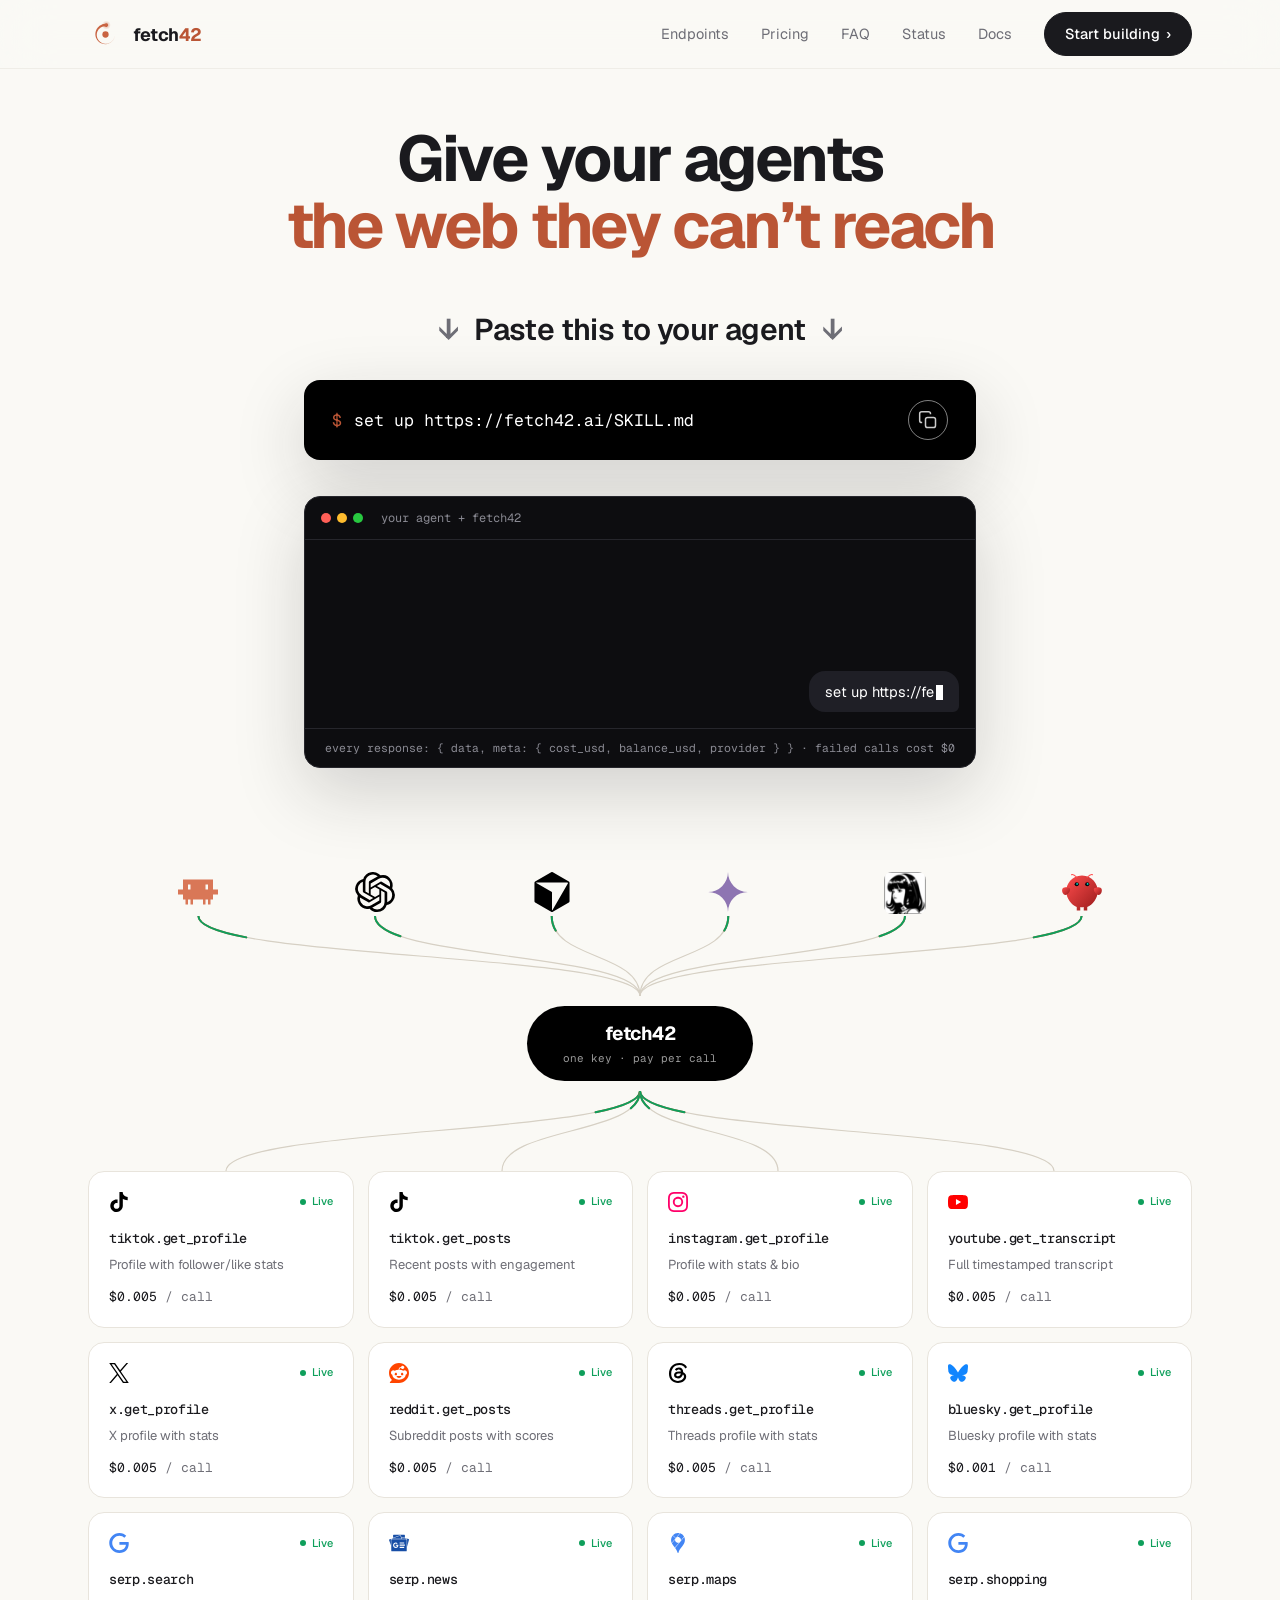
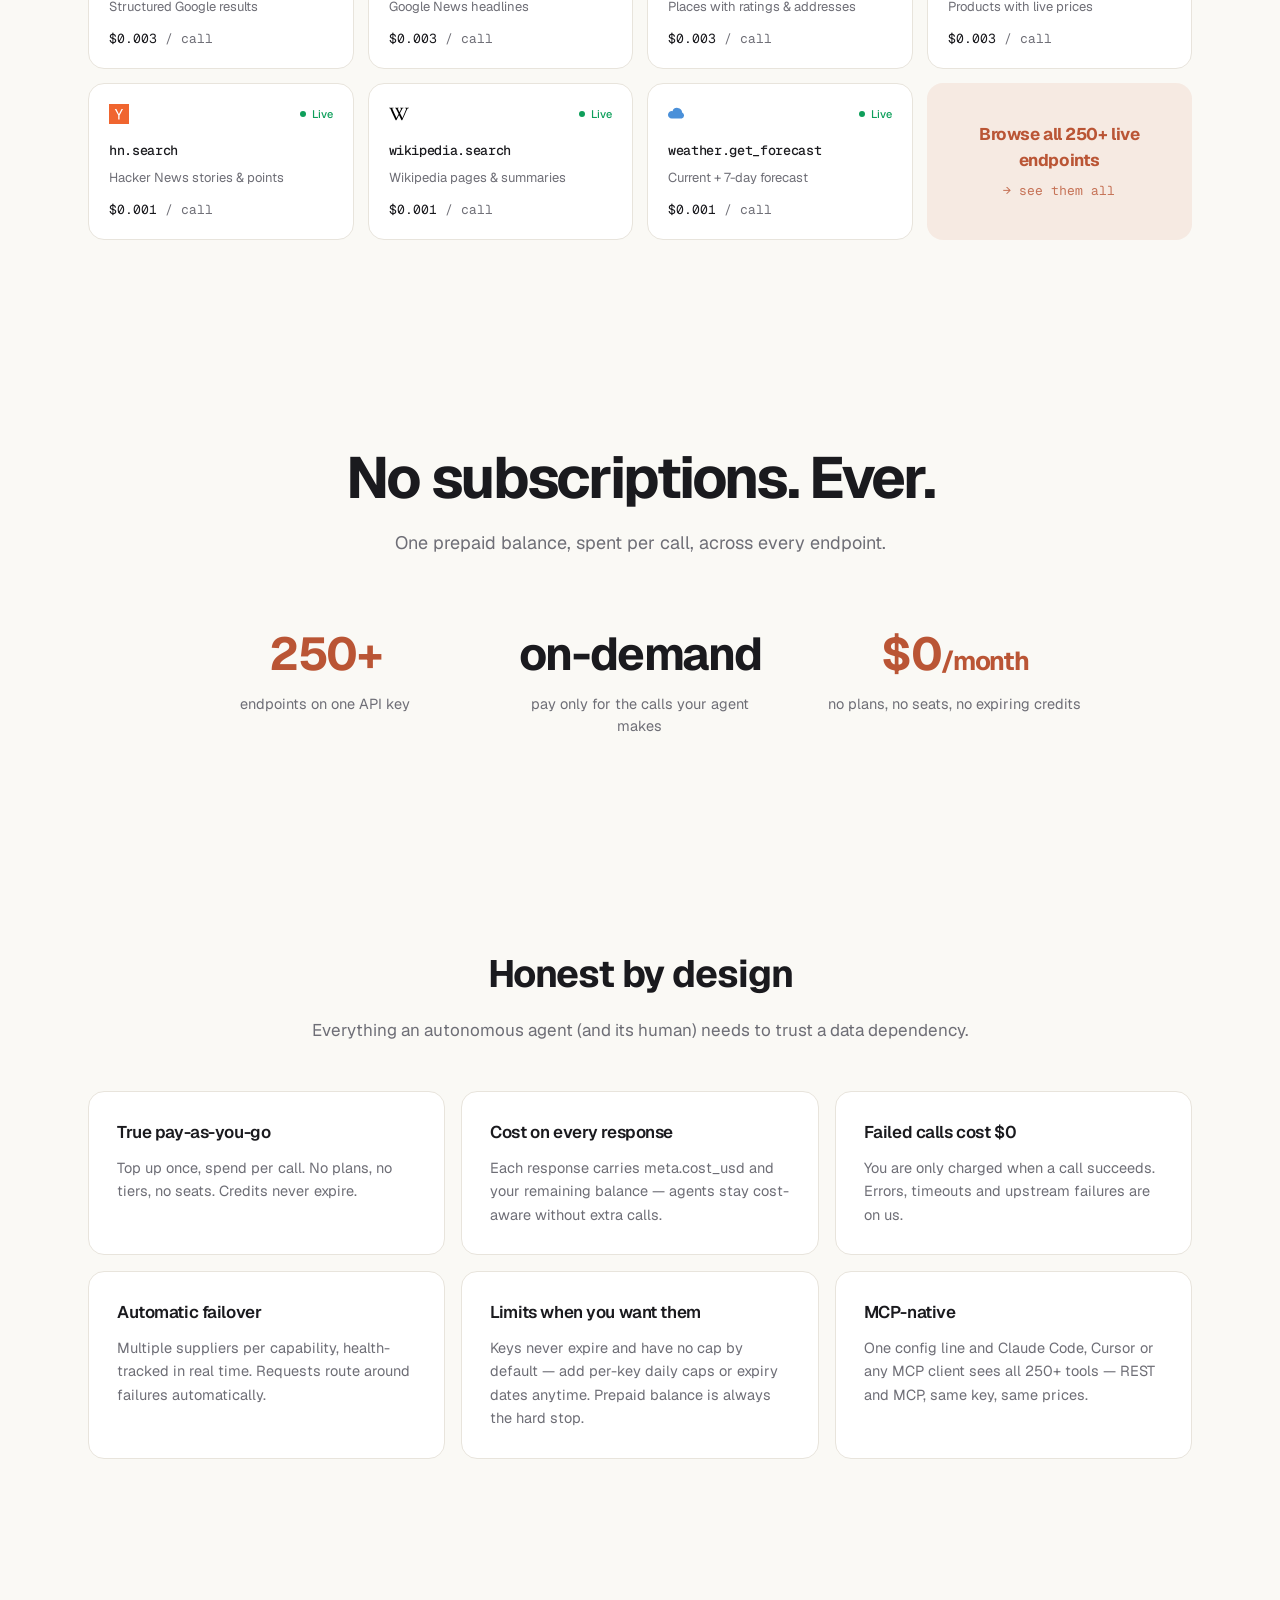
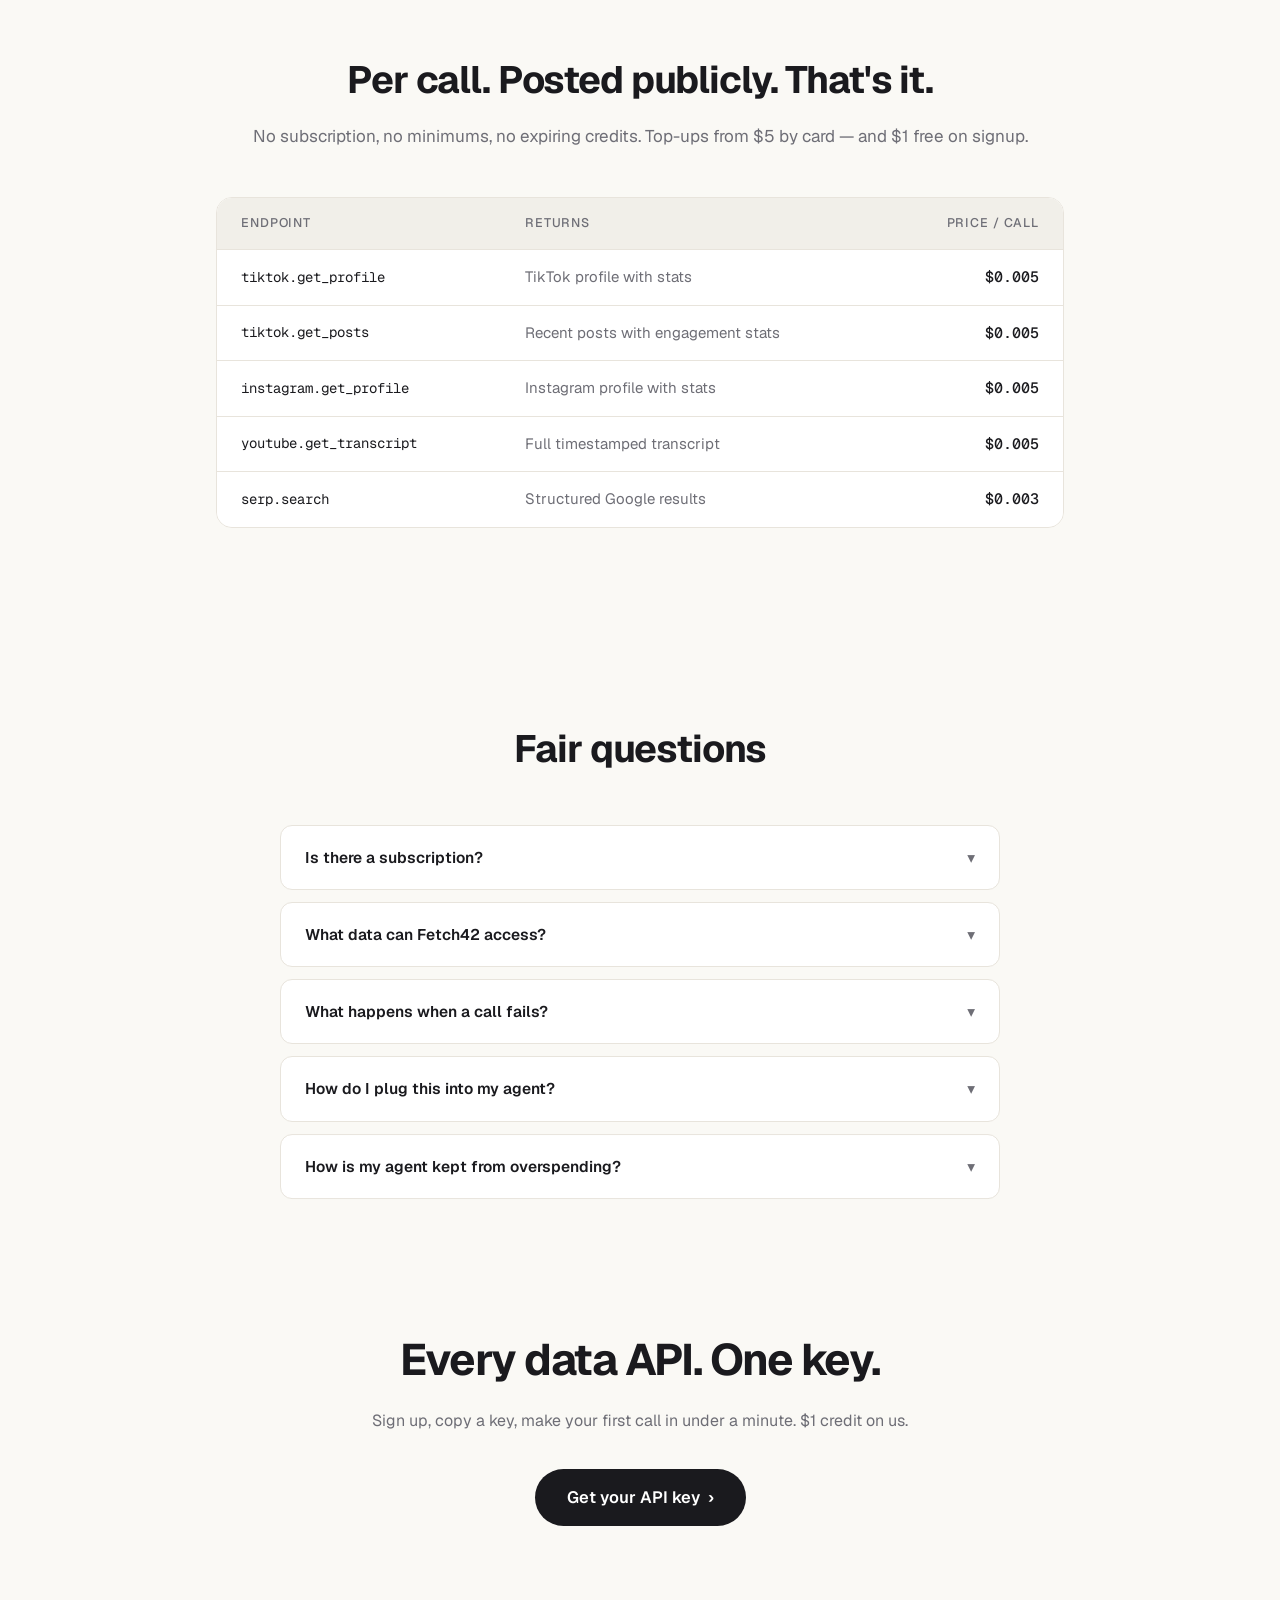
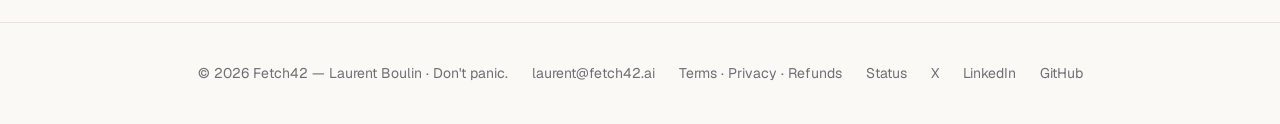
==== commit 39f4567a: "instagram posts/reels: document new lean=true param" ====
--- a/index.html
+++ b/index.html
@@ -1 +1 @@
-<!DOCTYPE html><!--_xBRvJHBF9UpBwnXJNw52--><html lang="en" class="__variable_8adcd2 __variable_46451f"><head><meta charSet="utf-8"/><meta name="viewport" content="width=device-width, initial-scale=1"/><link rel="preload" href="/_next/static/media/0b78ff376f6b9734-s.p.woff2" as="font" crossorigin="" type="font/woff2"/><link rel="preload" href="/_next/static/media/723e11e5093b8e80.p.woff2" as="font" crossorigin="" type="font/woff2"/><link rel="preload" as="image" href="/assets/mark.svg"/><link rel="preload" as="image" href="/agents/hermes.png"/><link rel="preload" as="image" href="/agents/openclaw.svg"/><link rel="stylesheet" href="/_next/static/css/8dac6c1263835c04.css" data-precedence="next"/><link rel="preload" as="script" fetchPriority="low" href="/_next/static/chunks/webpack-0a627bf48e04bdc2.js"/><script src="/_next/static/chunks/f625b344-4dca96ade7eb2f50.js" async=""></script><script src="/_next/static/chunks/635-7951fe9ed20d33b3.js" async=""></script><script src="/_next/static/chunks/main-app-c3907aa0f7684cbb.js" async=""></script><script src="/_next/static/chunks/279-0eb064502296af9c.js" async=""></script><script src="/_next/static/chunks/app/page-c6be29d69efc6117.js" async=""></script><meta name="next-size-adjust" content=""/><title>Fetch42 — Every data API for AI agents. One key.</title><meta name="description" content="Fetch42 is the data layer for AI agents: real-time public web &amp; social data through one API key, one prepaid balance, priced per call."/><link rel="canonical" href="https://fetch42.ai/"/><meta property="og:title" content="Fetch42 — Every data API for AI agents. One key."/><meta property="og:description" content="Real-time public web &amp; social data for AI agents — one prepaid balance, priced per call."/><meta property="og:url" content="https://fetch42.ai/"/><meta property="og:image" content="https://fetch42.ai/assets/og.png"/><meta property="og:type" content="website"/><meta name="twitter:card" content="summary_large_image"/><meta name="twitter:site" content="@fetch42ai"/><meta name="twitter:title" content="Fetch42 — Every data API for AI agents. One key."/><meta name="twitter:description" content="Real-time public web &amp; social data for AI agents — one prepaid balance, priced per call."/><meta name="twitter:image" content="https://fetch42.ai/assets/og.png"/><link rel="icon" href="/favicon.ico"/><link rel="apple-touch-icon" href="/assets/icon-180.png"/><script>try{if(localStorage.getItem("sb-ubdleklnejuayewxbqev-auth-token"))document.documentElement.classList.add("authed")}catch(e){}</script><script src="/_next/static/chunks/polyfills-42372ed130431b0a.js" noModule=""></script></head><body><div hidden=""><!--$--><!--/$--></div><script type="application/ld+json">{"@context":"https://schema.org","@type":"FAQPage","mainEntity":[{"@type":"Question","name":"Is there a subscription?","acceptedAnswer":{"@type":"Answer","text":"No, and there never will be. You top up a balance; calls deduct from it. Credits never expire. When you stop using Fetch42, you stop paying."}},{"@type":"Question","name":"What data can Fetch42 access?","acceptedAnswer":{"@type":"Answer","text":"Publicly available data only — public profiles, public posts, public video transcripts, search results. Structured into one clean schema per capability."}},{"@type":"Question","name":"What happens when a call fails?","acceptedAnswer":{"@type":"Answer","text":"You pay nothing. We first retry through a different upstream source automatically; if everything fails, the call is free and logged. Only successful responses are ever charged."}},{"@type":"Question","name":"How do I plug this into my agent?","acceptedAnswer":{"@type":"Answer","text":"Two ways, both live: REST with your API key — one curl to try it — or the MCP endpoint, where Claude Code, Cursor or any MCP client discovers every Fetch42 tool with one config line. Same key, same prices, exact cost in every response."}},{"@type":"Question","name":"How is my agent kept from overspending?","acceptedAnswer":{"@type":"Answer","text":"Prepaid balance (you can never go negative), optional per-key daily caps and expiry dates, and the exact cost plus remaining balance on every response."}}]}</script><nav class="sticky top-0 z-20 border-b border-line/60 bg-bg/85 backdrop-blur-xl"><div class="mx-auto flex h-[68px] max-w-6xl items-center justify-between px-6"><a href="/" class="flex items-center gap-2.5 text-[18px] font-bold tracking-tight text-fg"><img src="/assets/mark.svg" alt="" class="h-[35px] w-[35px]"/><span>fetch<span class="text-brand2">42</span></span></a><div class="flex items-center gap-8 text-[14.5px]"><a href="/endpoints/" class="hidden text-mut hover:text-fg sm:block">Endpoints</a><a href="#pricing" class="hidden text-mut hover:text-fg sm:block">Pricing</a><a href="#faq" class="hidden text-mut hover:text-fg sm:block">FAQ</a><a href="/status/" class="hidden text-mut hover:text-fg sm:block">Status</a><a href="/docs/" class="hidden text-mut hover:text-fg sm:block">Docs</a><a href="/dashboard/" class="nav-cta-anon group flex h-[44px] items-center gap-1.5 rounded-full border border-fg bg-fg px-5 text-[14.5px] font-medium text-white hover:border-black hover:bg-black">Start building<span class="transition-transform group-hover:translate-x-0.5">›</span></a><a href="/dashboard/" class="nav-cta-authed group flex h-[44px] items-center gap-1.5 rounded-full border border-line2 px-5 text-[14.5px] font-medium text-fg hover:border-mut">Dashboard<span class="transition-transform group-hover:translate-x-0.5">›</span></a></div></div></nav><header class="mx-auto max-w-5xl px-6 pt-10 text-center sm:pt-14"><h1 class="mx-auto text-[46px] font-bold leading-[1.05] tracking-[-0.04em] sm:text-[64px]">Give your agents<br/><span class="text-brand2">the web they can’t reach</span></h1><div class="mx-auto mt-12 max-w-2xl"><p class="text-[26px] font-semibold tracking-[-0.02em] text-fg sm:text-[30px]"><span class="mr-4 text-mut" aria-hidden="true">↓</span>Paste this to your agent<span class="ml-4 text-mut" aria-hidden="true">↓</span></p><button class="group mt-7 flex w-full items-center justify-between gap-4 rounded-2xl bg-black px-7 py-5 text-left shadow-[0_24px_70px_rgba(26,26,30,0.18)]"><span class="overflow-x-auto whitespace-nowrap font-mono text-[16.5px] text-white"><span class="mr-3 text-brand2">$</span><span>_</span></span><span class="relative flex-none p-2.5 text-white/80 transition-colors group-hover:text-white"><span class="copy-ring absolute inset-0 rounded-full border border-white/50" aria-hidden="true"></span><svg viewBox="0 0 24 24" fill="none" stroke="currentColor" stroke-width="1.8" class="h-[20px] w-[20px]"><rect x="9" y="9" width="12" height="12" rx="2.5"></rect><path d="M5 15H4.5A2.5 2.5 0 0 1 2 12.5v-8A2.5 2.5 0 0 1 4.5 2h8A2.5 2.5 0 0 1 15 4.5V5"></path></svg></span></button></div></header><div class="demo-glow px-6 pb-10 pt-9"><div class="mx-auto max-w-2xl rounded-2xl border border-[#26262c] bg-[#0d0d10] shadow-[0_24px_70px_rgba(26,26,30,0.18)]"><div class="flex items-center gap-1.5 border-b border-[#26262c] px-4 py-3"><span class="h-[10px] w-[10px] rounded-full bg-[#ff5f57]"></span><span class="h-[10px] w-[10px] rounded-full bg-[#febc2e]"></span><span class="h-[10px] w-[10px] rounded-full bg-[#28c840]"></span><span class="ml-3 font-mono text-[12px] text-[#8a8a93]">your agent + fetch42</span></div><div class="flex h-[210px] flex-col justify-end gap-2.5 overflow-hidden p-4 text-left sm:h-[188px]"></div><div class="border-t border-[#26262c] px-5 py-2.5 text-left font-mono text-[11.5px] text-[#8a8a93]">every response: <!-- -->{ data, meta: { cost_usd, balance_usd, provider } }<!-- --> · failed calls cost $0</div></div></div><section id="capabilities" class="mx-auto max-w-6xl px-6 pb-24 pt-16 text-center"><div class="select-none"><div class="relative mx-auto h-[44px]"><div title="Claude Code" class="absolute top-0 flex -translate-x-1/2 items-center" style="left:10%"><svg viewBox="0 0 24 24" class="h-[40px] w-[40px]" style="fill:#D97757" aria-hidden="true"><path d="M21 10.5h3v3h-3v3h-1.5v3H18v-3h-1.5v3H15v-3H9v3H7.5v-3H6v3H4.5v-3H3v-3H0v-3h3v-6h18Zm-15 0h1.5v-3H6Zm10.5 0H18v-3h-1.5z"></path></svg></div><div title="ChatGPT" class="absolute top-0 flex -translate-x-1/2 items-center" style="left:26%"><svg viewBox="0 0 24 24" class="h-[40px] w-[40px]" style="fill:#000000" aria-hidden="true"><path d="M22.2819 9.8211a5.9847 5.9847 0 0 0-.5157-4.9108 6.0462 6.0462 0 0 0-6.5098-2.9A6.0651 6.0651 0 0 0 4.9807 4.1818a5.9847 5.9847 0 0 0-3.9977 2.9 6.0462 6.0462 0 0 0 .7427 7.0966 5.98 5.98 0 0 0 .511 4.9107 6.051 6.051 0 0 0 6.5146 2.9001A5.9847 5.9847 0 0 0 13.2599 24a6.0557 6.0557 0 0 0 5.7718-4.2058 5.9894 5.9894 0 0 0 3.9977-2.9001 6.0557 6.0557 0 0 0-.7475-7.0729zm-9.022 12.6081a4.4755 4.4755 0 0 1-2.8764-1.0408l.1419-.0804 4.7783-2.7582a.7948.7948 0 0 0 .3927-.6813v-6.7369l2.02 1.1686a.071.071 0 0 1 .038.052v5.5826a4.504 4.504 0 0 1-4.4945 4.4944zm-9.6607-4.1254a4.4708 4.4708 0 0 1-.5346-3.0137l.142.0852 4.783 2.7582a.7712.7712 0 0 0 .7806 0l5.8428-3.3685v2.3324a.0804.0804 0 0 1-.0332.0615L9.74 19.9502a4.4992 4.4992 0 0 1-6.1408-1.6464zM2.3408 7.8956a4.485 4.485 0 0 1 2.3655-1.9728V11.6a.7664.7664 0 0 0 .3879.6765l5.8144 3.3543-2.0201 1.1685a.0757.0757 0 0 1-.071 0l-4.8303-2.7865A4.504 4.504 0 0 1 2.3408 7.872zm16.5963 3.8558L13.1038 8.364 15.1192 7.2a.0757.0757 0 0 1 .071 0l4.8303 2.7913a4.4944 4.4944 0 0 1-.6765 8.1042v-5.6772a.79.79 0 0 0-.407-.667zm2.0107-3.0231l-.142-.0852-4.7735-2.7818a.7759.7759 0 0 0-.7854 0L9.409 9.2297V6.8974a.0662.0662 0 0 1 .0284-.0615l4.8303-2.7866a4.4992 4.4992 0 0 1 6.6802 4.66zM8.3065 12.863l-2.02-1.1638a.0804.0804 0 0 1-.038-.0567V6.0742a4.4992 4.4992 0 0 1 7.3757-3.4537l-.142.0805L8.704 5.459a.7948.7948 0 0 0-.3927.6813zm1.0976-2.3654l2.602-1.4998 2.6069 1.4998v2.9994l-2.5974 1.4997-2.6067-1.4997Z"></path></svg></div><div title="Cursor" class="absolute top-0 flex -translate-x-1/2 items-center" style="left:42%"><svg viewBox="0 0 24 24" class="h-[40px] w-[40px]" style="fill:#000000" aria-hidden="true"><path d="M11.503.131 1.891 5.678a.84.84 0 0 0-.42.726v11.188c0 .3.162.575.42.724l9.609 5.55a1 1 0 0 0 .998 0l9.61-5.55a.84.84 0 0 0 .42-.724V6.404a.84.84 0 0 0-.42-.726L12.497.131a1.01 1.01 0 0 0-.996 0M2.657 6.338h18.55c.263 0 .43.287.297.515L12.23 22.918c-.062.107-.229.064-.229-.06V12.335a.59.59 0 0 0-.295-.51l-9.11-5.257c-.109-.063-.064-.23.061-.23"></path></svg></div><div title="Gemini CLI" class="absolute top-0 flex -translate-x-1/2 items-center" style="left:58%"><svg viewBox="0 0 24 24" class="h-[40px] w-[40px]" style="fill:#8E75B2" aria-hidden="true"><path d="M11.04 19.32Q12 21.51 12 24q0-2.49.93-4.68.96-2.19 2.58-3.81t3.81-2.55Q21.51 12 24 12q-2.49 0-4.68-.93a12.3 12.3 0 0 1-3.81-2.58 12.3 12.3 0 0 1-2.58-3.81Q12 2.49 12 0q0 2.49-.96 4.68-.93 2.19-2.55 3.81a12.3 12.3 0 0 1-3.81 2.58Q2.49 12 0 12q2.49 0 4.68.96 2.19.93 3.81 2.55t2.55 3.81"></path></svg></div><div title="Hermes" class="absolute top-0 flex -translate-x-1/2 items-center" style="left:74%"><img src="/agents/hermes.png" alt="Hermes" class="h-[42px] w-[42px] rounded-[8px]"/></div><div title="Clawbot" class="absolute top-0 flex -translate-x-1/2 items-center" style="left:90%"><img src="/agents/openclaw.svg" alt="Clawbot" class="h-[42px] w-[42px] rounded-[8px]"/></div></div><svg viewBox="0 0 1104 80" preserveAspectRatio="none" class="h-[80px] w-full" aria-hidden="true"><g><path d="M 110.4 0 C 110.4 44, 552 36, 552 80" fill="none" stroke="var(--color-line2)" stroke-width="1.2"></path><path d="M 110.4 0 C 110.4 44, 552 36, 552 80" fill="none" stroke="var(--color-brand)" stroke-width="2" pathLength="100" class="flow-a"></path><path d="M 110.4 0 C 110.4 44, 552 36, 552 80" fill="none" stroke="var(--color-mint)" stroke-width="2" pathLength="100" class="flow-d"></path></g><g><path d="M 287.0 0 C 287.0 44, 552 36, 552 80" fill="none" stroke="var(--color-line2)" stroke-width="1.2"></path><path d="M 287.0 0 C 287.0 44, 552 36, 552 80" fill="none" stroke="var(--color-brand)" stroke-width="2" pathLength="100" class="flow-a"></path><path d="M 287.0 0 C 287.0 44, 552 36, 552 80" fill="none" stroke="var(--color-mint)" stroke-width="2" pathLength="100" class="flow-d"></path></g><g><path d="M 463.7 0 C 463.7 44, 552 36, 552 80" fill="none" stroke="var(--color-line2)" stroke-width="1.2"></path><path d="M 463.7 0 C 463.7 44, 552 36, 552 80" fill="none" stroke="var(--color-brand)" stroke-width="2" pathLength="100" class="flow-a"></path><path d="M 463.7 0 C 463.7 44, 552 36, 552 80" fill="none" stroke="var(--color-mint)" stroke-width="2" pathLength="100" class="flow-d"></path></g><g><path d="M 640.3 0 C 640.3 44, 552 36, 552 80" fill="none" stroke="var(--color-line2)" stroke-width="1.2"></path><path d="M 640.3 0 C 640.3 44, 552 36, 552 80" fill="none" stroke="var(--color-brand)" stroke-width="2" pathLength="100" class="flow-a"></path><path d="M 640.3 0 C 640.3 44, 552 36, 552 80" fill="none" stroke="var(--color-mint)" stroke-width="2" pathLength="100" class="flow-d"></path></g><g><path d="M 817.0 0 C 817.0 44, 552 36, 552 80" fill="none" stroke="var(--color-line2)" stroke-width="1.2"></path><path d="M 817.0 0 C 817.0 44, 552 36, 552 80" fill="none" stroke="var(--color-brand)" stroke-width="2" pathLength="100" class="flow-a"></path><path d="M 817.0 0 C 817.0 44, 552 36, 552 80" fill="none" stroke="var(--color-mint)" stroke-width="2" pathLength="100" class="flow-d"></path></g><g><path d="M 993.6 0 C 993.6 44, 552 36, 552 80" fill="none" stroke="var(--color-line2)" stroke-width="1.2"></path><path d="M 993.6 0 C 993.6 44, 552 36, 552 80" fill="none" stroke="var(--color-brand)" stroke-width="2" pathLength="100" class="flow-a"></path><path d="M 993.6 0 C 993.6 44, 552 36, 552 80" fill="none" stroke="var(--color-mint)" stroke-width="2" pathLength="100" class="flow-d"></path></g></svg><div class="relative z-10 mx-auto mt-2.5 flex w-fit flex-col items-center rounded-full bg-black px-9 py-3.5"><span class="text-[19px] font-bold tracking-tight text-white">fetch42</span><span class="mt-0.5 font-mono text-[11px] text-white/60">one key · pay per call</span></div><svg viewBox="0 0 1104 80" preserveAspectRatio="none" class="mt-2.5 hidden h-[80px] w-full lg:block" aria-hidden="true"><g><path d="M 552 0 C 552 44, 138.0 36, 138.0 80" fill="none" stroke="var(--color-line2)" stroke-width="1.2"></path><path d="M 552 0 C 552 44, 138.0 36, 138.0 80" fill="none" stroke="var(--color-brand)" stroke-width="2" pathLength="100" class="flow-b"></path><path d="M 552 0 C 552 44, 138.0 36, 138.0 80" fill="none" stroke="var(--color-mint)" stroke-width="2" pathLength="100" class="flow-c"></path></g><g><path d="M 552 0 C 552 44, 414.0 36, 414.0 80" fill="none" stroke="var(--color-line2)" stroke-width="1.2"></path><path d="M 552 0 C 552 44, 414.0 36, 414.0 80" fill="none" stroke="var(--color-brand)" stroke-width="2" pathLength="100" class="flow-b"></path><path d="M 552 0 C 552 44, 414.0 36, 414.0 80" fill="none" stroke="var(--color-mint)" stroke-width="2" pathLength="100" class="flow-c"></path></g><g><path d="M 552 0 C 552 44, 690.0 36, 690.0 80" fill="none" stroke="var(--color-line2)" stroke-width="1.2"></path><path d="M 552 0 C 552 44, 690.0 36, 690.0 80" fill="none" stroke="var(--color-brand)" stroke-width="2" pathLength="100" class="flow-b"></path><path d="M 552 0 C 552 44, 690.0 36, 690.0 80" fill="none" stroke="var(--color-mint)" stroke-width="2" pathLength="100" class="flow-c"></path></g><g><path d="M 552 0 C 552 44, 966.0 36, 966.0 80" fill="none" stroke="var(--color-line2)" stroke-width="1.2"></path><path d="M 552 0 C 552 44, 966.0 36, 966.0 80" fill="none" stroke="var(--color-brand)" stroke-width="2" pathLength="100" class="flow-b"></path><path d="M 552 0 C 552 44, 966.0 36, 966.0 80" fill="none" stroke="var(--color-mint)" stroke-width="2" pathLength="100" class="flow-c"></path></g></svg><div class="h-8 lg:hidden"></div></div><div class="grid gap-3.5 sm:grid-cols-2 lg:grid-cols-4"><div class="flex flex-col rounded-2xl border border-line bg-bg2 p-5 text-left transition-colors hover:border-line2"><div class="mb-4 flex items-center justify-between"><svg viewBox="0 0 24 24" class="h-5 w-5" style="fill:#000000" aria-hidden="true"><path d="M12.525.02c1.31-.02 2.61-.01 3.91-.02.08 1.53.63 3.09 1.75 4.17 1.12 1.11 2.7 1.62 4.24 1.79v4.03c-1.44-.05-2.89-.35-4.2-.97-.57-.26-1.1-.59-1.62-.93-.01 2.92.01 5.84-.02 8.75-.08 1.4-.54 2.79-1.35 3.94-1.31 1.92-3.58 3.17-5.91 3.21-1.43.08-2.86-.31-4.08-1.03-2.02-1.19-3.44-3.37-3.65-5.71-.02-.5-.03-1-.01-1.49.18-1.9 1.12-3.72 2.58-4.96 1.66-1.44 3.98-2.13 6.15-1.72.02 1.48-.04 2.96-.04 4.44-.99-.32-2.15-.23-3.02.37-.63.41-1.11 1.04-1.36 1.75-.21.51-.15 1.07-.14 1.61.24 1.64 1.82 3.02 3.5 2.87 1.12-.01 2.19-.66 2.77-1.61.19-.33.4-.67.41-1.06.1-1.79.06-3.57.07-5.36.01-4.03-.01-8.05.02-12.07z"></path></svg><span class="flex items-center gap-1.5 text-[11px] font-medium text-mint"><span class="h-1.5 w-1.5 rounded-full bg-mint"></span> Live</span></div><p class="font-mono text-[13.5px] font-medium tracking-tight text-fg">tiktok.get_profile</p><p class="mt-1.5 flex-1 text-[13px] leading-relaxed text-mut">Profile with follower/like stats</p><p class="mt-3 font-mono text-[13px] text-mut"><span class="text-fg">$0.005</span> / call</p></div><div class="flex flex-col rounded-2xl border border-line bg-bg2 p-5 text-left transition-colors hover:border-line2"><div class="mb-4 flex items-center justify-between"><svg viewBox="0 0 24 24" class="h-5 w-5" style="fill:#000000" aria-hidden="true"><path d="M12.525.02c1.31-.02 2.61-.01 3.91-.02.08 1.53.63 3.09 1.75 4.17 1.12 1.11 2.7 1.62 4.24 1.79v4.03c-1.44-.05-2.89-.35-4.2-.97-.57-.26-1.1-.59-1.62-.93-.01 2.92.01 5.84-.02 8.75-.08 1.4-.54 2.79-1.35 3.94-1.31 1.92-3.58 3.17-5.91 3.21-1.43.08-2.86-.31-4.08-1.03-2.02-1.19-3.44-3.37-3.65-5.71-.02-.5-.03-1-.01-1.49.18-1.9 1.12-3.72 2.58-4.96 1.66-1.44 3.98-2.13 6.15-1.72.02 1.48-.04 2.96-.04 4.44-.99-.32-2.15-.23-3.02.37-.63.41-1.11 1.04-1.36 1.75-.21.51-.15 1.07-.14 1.61.24 1.64 1.82 3.02 3.5 2.87 1.12-.01 2.19-.66 2.77-1.61.19-.33.4-.67.41-1.06.1-1.79.06-3.57.07-5.36.01-4.03-.01-8.05.02-12.07z"></path></svg><span class="flex items-center gap-1.5 text-[11px] font-medium text-mint"><span class="h-1.5 w-1.5 rounded-full bg-mint"></span> Live</span></div><p class="font-mono text-[13.5px] font-medium tracking-tight text-fg">tiktok.get_posts</p><p class="mt-1.5 flex-1 text-[13px] leading-relaxed text-mut">Recent posts with engagement</p><p class="mt-3 font-mono text-[13px] text-mut"><span class="text-fg">$0.005</span> / call</p></div><div class="flex flex-col rounded-2xl border border-line bg-bg2 p-5 text-left transition-colors hover:border-line2"><div class="mb-4 flex items-center justify-between"><svg viewBox="0 0 24 24" class="h-5 w-5" style="fill:#FF0069" aria-hidden="true"><path d="M7.0301.084c-1.2768.0602-2.1487.264-2.911.5634-.7888.3075-1.4575.72-2.1228 1.3877-.6652.6677-1.075 1.3368-1.3802 2.127-.2954.7638-.4956 1.6365-.552 2.914-.0564 1.2775-.0689 1.6882-.0626 4.947.0062 3.2586.0206 3.6671.0825 4.9473.061 1.2765.264 2.1482.5635 2.9107.308.7889.72 1.4573 1.388 2.1228.6679.6655 1.3365 1.0743 2.1285 1.38.7632.295 1.6361.4961 2.9134.552 1.2773.056 1.6884.069 4.9462.0627 3.2578-.0062 3.668-.0207 4.9478-.0814 1.28-.0607 2.147-.2652 2.9098-.5633.7889-.3086 1.4578-.72 2.1228-1.3881.665-.6682 1.0745-1.3378 1.3795-2.1284.2957-.7632.4966-1.636.552-2.9124.056-1.2809.0692-1.6898.063-4.948-.0063-3.2583-.021-3.6668-.0817-4.9465-.0607-1.2797-.264-2.1487-.5633-2.9117-.3084-.7889-.72-1.4568-1.3876-2.1228C21.2982 1.33 20.628.9208 19.8378.6165 19.074.321 18.2017.1197 16.9244.0645 15.6471.0093 15.236-.005 11.977.0014 8.718.0076 8.31.0215 7.0301.0839m.1402 21.6932c-1.17-.0509-1.8053-.2453-2.2287-.408-.5606-.216-.96-.4771-1.3819-.895-.422-.4178-.6811-.8186-.9-1.378-.1644-.4234-.3624-1.058-.4171-2.228-.0595-1.2645-.072-1.6442-.079-4.848-.007-3.2037.0053-3.583.0607-4.848.05-1.169.2456-1.805.408-2.2282.216-.5613.4762-.96.895-1.3816.4188-.4217.8184-.6814 1.3783-.9003.423-.1651 1.0575-.3614 2.227-.4171 1.2655-.06 1.6447-.072 4.848-.079 3.2033-.007 3.5835.005 4.8495.0608 1.169.0508 1.8053.2445 2.228.408.5608.216.96.4754 1.3816.895.4217.4194.6816.8176.9005 1.3787.1653.4217.3617 1.056.4169 2.2263.0602 1.2655.0739 1.645.0796 4.848.0058 3.203-.0055 3.5834-.061 4.848-.051 1.17-.245 1.8055-.408 2.2294-.216.5604-.4763.96-.8954 1.3814-.419.4215-.8181.6811-1.3783.9-.4224.1649-1.0577.3617-2.2262.4174-1.2656.0595-1.6448.072-4.8493.079-3.2045.007-3.5825-.006-4.848-.0608M16.953 5.5864A1.44 1.44 0 1 0 18.39 4.144a1.44 1.44 0 0 0-1.437 1.4424M5.8385 12.012c.0067 3.4032 2.7706 6.1557 6.173 6.1493 3.4026-.0065 6.157-2.7701 6.1506-6.1733-.0065-3.4032-2.771-6.1565-6.174-6.1498-3.403.0067-6.156 2.771-6.1496 6.1738M8 12.0077a4 4 0 1 1 4.008 3.9921A3.9996 3.9996 0 0 1 8 12.0077"></path></svg><span class="flex items-center gap-1.5 text-[11px] font-medium text-mint"><span class="h-1.5 w-1.5 rounded-full bg-mint"></span> Live</span></div><p class="font-mono text-[13.5px] font-medium tracking-tight text-fg">instagram.get_profile</p><p class="mt-1.5 flex-1 text-[13px] leading-relaxed text-mut">Profile with stats &amp; bio</p><p class="mt-3 font-mono text-[13px] text-mut"><span class="text-fg">$0.005</span> / call</p></div><div class="flex flex-col rounded-2xl border border-line bg-bg2 p-5 text-left transition-colors hover:border-line2"><div class="mb-4 flex items-center justify-between"><svg viewBox="0 0 24 24" class="h-5 w-5" style="fill:#FF0000" aria-hidden="true"><path d="M23.498 6.186a3.016 3.016 0 0 0-2.122-2.136C19.505 3.545 12 3.545 12 3.545s-7.505 0-9.377.505A3.017 3.017 0 0 0 .502 6.186C0 8.07 0 12 0 12s0 3.93.502 5.814a3.016 3.016 0 0 0 2.122 2.136c1.871.505 9.376.505 9.376.505s7.505 0 9.377-.505a3.015 3.015 0 0 0 2.122-2.136C24 15.93 24 12 24 12s0-3.93-.502-5.814zM9.545 15.568V8.432L15.818 12l-6.273 3.568z"></path></svg><span class="flex items-center gap-1.5 text-[11px] font-medium text-mint"><span class="h-1.5 w-1.5 rounded-full bg-mint"></span> Live</span></div><p class="font-mono text-[13.5px] font-medium tracking-tight text-fg">youtube.get_transcript</p><p class="mt-1.5 flex-1 text-[13px] leading-relaxed text-mut">Full timestamped transcript</p><p class="mt-3 font-mono text-[13px] text-mut"><span class="text-fg">$0.005</span> / call</p></div><div class="flex flex-col rounded-2xl border border-line bg-bg2 p-5 text-left transition-colors hover:border-line2"><div class="mb-4 flex items-center justify-between"><svg viewBox="0 0 24 24" class="h-5 w-5" style="fill:#000000" aria-hidden="true"><path d="M14.234 10.162 22.977 0h-2.072l-7.591 8.824L7.251 0H.258l9.168 13.343L.258 24H2.33l8.016-9.318L16.749 24h6.993zm-2.837 3.299-.929-1.329L3.076 1.56h3.182l5.965 8.532.929 1.329 7.754 11.09h-3.182z"></path></svg><span class="flex items-center gap-1.5 text-[11px] font-medium text-mint"><span class="h-1.5 w-1.5 rounded-full bg-mint"></span> Live</span></div><p class="font-mono text-[13.5px] font-medium tracking-tight text-fg">x.get_profile</p><p class="mt-1.5 flex-1 text-[13px] leading-relaxed text-mut">X profile with stats</p><p class="mt-3 font-mono text-[13px] text-mut"><span class="text-fg">$0.005</span> / call</p></div><div class="flex flex-col rounded-2xl border border-line bg-bg2 p-5 text-left transition-colors hover:border-line2"><div class="mb-4 flex items-center justify-between"><svg viewBox="0 0 24 24" class="h-5 w-5" style="fill:#FF4500" aria-hidden="true"><path d="M12 0C5.373 0 0 5.373 0 12c0 3.314 1.343 6.314 3.515 8.485l-2.286 2.286C.775 23.225 1.097 24 1.738 24H12c6.627 0 12-5.373 12-12S18.627 0 12 0Zm4.388 3.199c1.104 0 1.999.895 1.999 1.999 0 1.105-.895 2-1.999 2-.946 0-1.739-.657-1.947-1.539v.002c-1.147.162-2.032 1.15-2.032 2.341v.007c1.776.067 3.4.567 4.686 1.363.473-.363 1.064-.58 1.707-.58 1.547 0 2.802 1.254 2.802 2.802 0 1.117-.655 2.081-1.601 2.531-.088 3.256-3.637 5.876-7.997 5.876-4.361 0-7.905-2.617-7.998-5.87-.954-.447-1.614-1.415-1.614-2.538 0-1.548 1.255-2.802 2.803-2.802.645 0 1.239.218 1.712.585 1.275-.79 2.881-1.291 4.64-1.365v-.01c0-1.663 1.263-3.034 2.88-3.207.188-.911.993-1.595 1.959-1.595Zm-8.085 8.376c-.784 0-1.459.78-1.506 1.797-.047 1.016.64 1.429 1.426 1.429.786 0 1.371-.369 1.418-1.385.047-1.017-.553-1.841-1.338-1.841Zm7.406 0c-.786 0-1.385.824-1.338 1.841.047 1.017.634 1.385 1.418 1.385.785 0 1.473-.413 1.426-1.429-.046-1.017-.721-1.797-1.506-1.797Zm-3.703 4.013c-.974 0-1.907.048-2.77.135-.147.015-.241.168-.183.305.483 1.154 1.622 1.964 2.953 1.964 1.33 0 2.47-.81 2.953-1.964.057-.137-.037-.29-.184-.305-.863-.087-1.795-.135-2.769-.135Z"></path></svg><span class="flex items-center gap-1.5 text-[11px] font-medium text-mint"><span class="h-1.5 w-1.5 rounded-full bg-mint"></span> Live</span></div><p class="font-mono text-[13.5px] font-medium tracking-tight text-fg">reddit.get_posts</p><p class="mt-1.5 flex-1 text-[13px] leading-relaxed text-mut">Subreddit posts with scores</p><p class="mt-3 font-mono text-[13px] text-mut"><span class="text-fg">$0.005</span> / call</p></div><div class="flex flex-col rounded-2xl border border-line bg-bg2 p-5 text-left transition-colors hover:border-line2"><div class="mb-4 flex items-center justify-between"><svg viewBox="0 0 24 24" class="h-5 w-5" style="fill:#000000" aria-hidden="true"><path d="M18.263 11.097c-.03-3.486-1.92-5.586-5.111-5.586-2.13 0-3.922.963-4.863 2.499l2.062 1.438c.535-.843 1.272-1.543 2.628-1.543 1.528 0 2.318.85 2.544 2.431a15 15 0 0 0-2.236-.173c-4.125 0-6.068 1.867-6.068 4.336s1.943 3.99 4.804 3.99c3.139 0 5.013-2.115 5.781-4.735.798.361 1.348 1.204 1.348 2.47 0 3.387-3.907 5.232-7.22 5.232-4.885 0-8.077-3.207-8.077-8.424 0-6.392 4.223-10.487 9.9-10.487 3.808 0 5.69 1.671 6.97 3.914l2.108-1.475C21.44 2.078 18.331 0 13.663 0 6.227 0 1.168 5.277 1.168 12.934c0 7 4.953 11.066 10.856 11.066 4.878 0 9.809-2.846 9.809-7.716 0-2.545-1.46-4.231-3.569-5.187m-6.33 4.855c-1.077 0-2.026-.512-2.026-1.453 0-1.483 1.822-1.934 3.606-1.934.678 0 1.34.045 1.927.173-.422 1.927-1.671 3.215-3.508 3.214Z"></path></svg><span class="flex items-center gap-1.5 text-[11px] font-medium text-mint"><span class="h-1.5 w-1.5 rounded-full bg-mint"></span> Live</span></div><p class="font-mono text-[13.5px] font-medium tracking-tight text-fg">threads.get_profile</p><p class="mt-1.5 flex-1 text-[13px] leading-relaxed text-mut">Threads profile with stats</p><p class="mt-3 font-mono text-[13px] text-mut"><span class="text-fg">$0.005</span> / call</p></div><div class="flex flex-col rounded-2xl border border-line bg-bg2 p-5 text-left transition-colors hover:border-line2"><div class="mb-4 flex items-center justify-between"><svg viewBox="0 0 24 24" class="h-5 w-5" style="fill:#1185FE" aria-hidden="true"><path d="M5.202 2.857C7.954 4.922 10.913 9.11 12 11.358c1.087-2.247 4.046-6.436 6.798-8.501C20.783 1.366 24 .213 24 3.883c0 .732-.42 6.156-.667 7.037-.856 3.061-3.978 3.842-6.755 3.37 4.854.826 6.089 3.562 3.422 6.299-5.065 5.196-7.28-1.304-7.847-2.97-.104-.305-.152-.448-.153-.327 0-.121-.05.022-.153.327-.568 1.666-2.782 8.166-7.847 2.97-2.667-2.737-1.432-5.473 3.422-6.3-2.777.473-5.899-.308-6.755-3.369C.42 10.04 0 4.615 0 3.883c0-3.67 3.217-2.517 5.202-1.026"></path></svg><span class="flex items-center gap-1.5 text-[11px] font-medium text-mint"><span class="h-1.5 w-1.5 rounded-full bg-mint"></span> Live</span></div><p class="font-mono text-[13.5px] font-medium tracking-tight text-fg">bluesky.get_profile</p><p class="mt-1.5 flex-1 text-[13px] leading-relaxed text-mut">Bluesky profile with stats</p><p class="mt-3 font-mono text-[13px] text-mut"><span class="text-fg">$0.001</span> / call</p></div><div class="flex flex-col rounded-2xl border border-line bg-bg2 p-5 text-left transition-colors hover:border-line2"><div class="mb-4 flex items-center justify-between"><svg viewBox="0 0 24 24" class="h-5 w-5" style="fill:#4285F4" aria-hidden="true"><path d="M12.48 10.92v3.28h7.84c-.24 1.84-.853 3.187-1.787 4.133-1.147 1.147-2.933 2.4-6.053 2.4-4.827 0-8.6-3.893-8.6-8.72s3.773-8.72 8.6-8.72c2.6 0 4.507 1.027 5.907 2.347l2.307-2.307C18.747 1.44 16.133 0 12.48 0 5.867 0 .307 5.387.307 12s5.56 12 12.173 12c3.573 0 6.267-1.173 8.373-3.36 2.16-2.16 2.84-5.213 2.84-7.667 0-.76-.053-1.467-.173-2.053H12.48z"></path></svg><span class="flex items-center gap-1.5 text-[11px] font-medium text-mint"><span class="h-1.5 w-1.5 rounded-full bg-mint"></span> Live</span></div><p class="font-mono text-[13.5px] font-medium tracking-tight text-fg">serp.search</p><p class="mt-1.5 flex-1 text-[13px] leading-relaxed text-mut">Structured Google results</p><p class="mt-3 font-mono text-[13px] text-mut"><span class="text-fg">$0.003</span> / call</p></div><div class="flex flex-col rounded-2xl border border-line bg-bg2 p-5 text-left transition-colors hover:border-line2"><div class="mb-4 flex items-center justify-between"><svg viewBox="0 0 24 24" class="h-5 w-5" style="fill:#174EA6" aria-hidden="true"><path d="M21.2666 21.2a.6141.6141 0 0 1-.6128.6128H3.3446a.614.614 0 0 1-.6128-.6128V8.1153a.6141.6141 0 0 1 .6128-.6128h17.3091a.6141.6141 0 0 1 .6128.6128V21.2zm-3.0315-3.4196v-1.1957a.0803.0803 0 0 0-.0803-.0803h-5.3725v1.3619h5.3725a.0817.0817 0 0 0 .0804-.083l-.0001-.0029zm.8171-2.5875v-1.2012a.0803.0803 0 0 0-.079-.0817h-6.191v1.3619h6.1896a.079.079 0 0 0 .0804-.0776v-.0041.0027zm-.8171-2.5875v-1.2066a.0803.0803 0 0 0-.0803-.0803h-5.3725v1.3619h5.3725a.0816.0816 0 0 0 .0803-.079v.004zM8.1492 14.0448v1.2257h1.7704c-.1457.749-.8049 1.2924-1.7704 1.2924-1.0906-.0405-1.9418-.9574-1.9013-2.048.0384-1.0338.8676-1.8629 1.9013-1.9013a1.77 1.77 0 0 1 1.2529.4903l.9342-.9329a3.1405 3.1405 0 0 0-2.1871-.8525c-1.8051 0-3.2684 1.4633-3.2684 3.2684 0 1.8051 1.4633 3.2684 3.2684 3.2684 1.8889 0 3.1323-1.3278 3.1323-3.1976a3.941 3.941 0 0 0-.0518-.6183l-3.0805.0054zM2.2701 7.6537a.6156.6156 0 0 1 .6128-.6128h12.1545l-1.2692-3.4904a.5952.5952 0 0 0-.7436-.3827L.3676 7.7749a.5938.5938 0 0 0-.3228.7749l2.2253 6.112V7.6537za.6156.6156 0 0 1 .6128-.6128h12.1545l-1.2692-3.4904a.5952.5952 0 0 0-.7436-.3827L.3676 7.7749a.5938.5938 0 0 0-.3228.7749l2.2253 6.112V7.6537zm21.3116-.3105l-8.803-2.3683.7517 2.0659h5.5836a.6141.6141 0 0 1 .6128.6128v8.7948l2.2471-8.3659a.5923.5923 0 0 0-.3922-.7393zm-4.4955-1.6738V2.7946a.6101.6101 0 0 0-.6115-.6074H5.5236a.6101.6101 0 0 0-.6156.6046v2.8368l8.3904-3.0519a.5937.5937 0 0 1 .7422.3895l.5447 1.498 4.5009 1.2052z"></path></svg><span class="flex items-center gap-1.5 text-[11px] font-medium text-mint"><span class="h-1.5 w-1.5 rounded-full bg-mint"></span> Live</span></div><p class="font-mono text-[13.5px] font-medium tracking-tight text-fg">serp.news</p><p class="mt-1.5 flex-1 text-[13px] leading-relaxed text-mut">Google News headlines</p><p class="mt-3 font-mono text-[13px] text-mut"><span class="text-fg">$0.003</span> / call</p></div><div class="flex flex-col rounded-2xl border border-line bg-bg2 p-5 text-left transition-colors hover:border-line2"><div class="mb-4 flex items-center justify-between"><svg viewBox="0 0 24 24" class="h-5 w-5" style="fill:#4285F4" aria-hidden="true"><path d="M19.527 4.799c1.212 2.608.937 5.678-.405 8.173-1.101 2.047-2.744 3.74-4.098 5.614-.619.858-1.244 1.75-1.669 2.727-.141.325-.263.658-.383.992-.121.333-.224.673-.34 1.008-.109.314-.236.684-.627.687h-.007c-.466-.001-.579-.53-.695-.887-.284-.874-.581-1.713-1.019-2.525-.51-.944-1.145-1.817-1.79-2.671L19.527 4.799zM8.545 7.705l-3.959 4.707c.724 1.54 1.821 2.863 2.871 4.18.247.31.494.622.737.936l4.984-5.925-.029.01c-1.741.601-3.691-.291-4.392-1.987a3.377 3.377 0 0 1-.209-.716c-.063-.437-.077-.761-.004-1.198l.001-.007zM5.492 3.149l-.003.004c-1.947 2.466-2.281 5.88-1.117 8.77l4.785-5.689-.058-.05-3.607-3.035zM14.661.436l-3.838 4.563a.295.295 0 0 1 .027-.01c1.6-.551 3.403.15 4.22 1.626.176.319.323.683.377 1.045.068.446.085.773.012 1.22l-.003.016 3.836-4.561A8.382 8.382 0 0 0 14.67.439l-.009-.003zM9.466 5.868L14.162.285l-.047-.012A8.31 8.31 0 0 0 11.986 0a8.439 8.439 0 0 0-6.169 2.766l-.016.018 3.665 3.084z"></path></svg><span class="flex items-center gap-1.5 text-[11px] font-medium text-mint"><span class="h-1.5 w-1.5 rounded-full bg-mint"></span> Live</span></div><p class="font-mono text-[13.5px] font-medium tracking-tight text-fg">serp.maps</p><p class="mt-1.5 flex-1 text-[13px] leading-relaxed text-mut">Places with ratings &amp; addresses</p><p class="mt-3 font-mono text-[13px] text-mut"><span class="text-fg">$0.003</span> / call</p></div><div class="flex flex-col rounded-2xl border border-line bg-bg2 p-5 text-left transition-colors hover:border-line2"><div class="mb-4 flex items-center justify-between"><svg viewBox="0 0 24 24" class="h-5 w-5" style="fill:#4285F4" aria-hidden="true"><path d="M12.48 10.92v3.28h7.84c-.24 1.84-.853 3.187-1.787 4.133-1.147 1.147-2.933 2.4-6.053 2.4-4.827 0-8.6-3.893-8.6-8.72s3.773-8.72 8.6-8.72c2.6 0 4.507 1.027 5.907 2.347l2.307-2.307C18.747 1.44 16.133 0 12.48 0 5.867 0 .307 5.387.307 12s5.56 12 12.173 12c3.573 0 6.267-1.173 8.373-3.36 2.16-2.16 2.84-5.213 2.84-7.667 0-.76-.053-1.467-.173-2.053H12.48z"></path></svg><span class="flex items-center gap-1.5 text-[11px] font-medium text-mint"><span class="h-1.5 w-1.5 rounded-full bg-mint"></span> Live</span></div><p class="font-mono text-[13.5px] font-medium tracking-tight text-fg">serp.shopping</p><p class="mt-1.5 flex-1 text-[13px] leading-relaxed text-mut">Products with live prices</p><p class="mt-3 font-mono text-[13px] text-mut"><span class="text-fg">$0.003</span> / call</p></div><div class="flex flex-col rounded-2xl border border-line bg-bg2 p-5 text-left transition-colors hover:border-line2"><div class="mb-4 flex items-center justify-between"><svg viewBox="0 0 24 24" class="h-5 w-5" style="fill:#F0652F" aria-hidden="true"><path d="M0 24V0h24v24H0zM6.951 5.896l4.112 7.708v5.064h1.583v-4.972l4.148-7.799h-1.749l-2.457 4.875c-.372.745-.688 1.434-.688 1.434s-.297-.708-.651-1.434L8.831 5.896h-1.88z"></path></svg><span class="flex items-center gap-1.5 text-[11px] font-medium text-mint"><span class="h-1.5 w-1.5 rounded-full bg-mint"></span> Live</span></div><p class="font-mono text-[13.5px] font-medium tracking-tight text-fg">hn.search</p><p class="mt-1.5 flex-1 text-[13px] leading-relaxed text-mut">Hacker News stories &amp; points</p><p class="mt-3 font-mono text-[13px] text-mut"><span class="text-fg">$0.001</span> / call</p></div><div class="flex flex-col rounded-2xl border border-line bg-bg2 p-5 text-left transition-colors hover:border-line2"><div class="mb-4 flex items-center justify-between"><svg viewBox="0 0 24 24" class="h-5 w-5" style="fill:#000000" aria-hidden="true"><path d="M12.09 13.119c-.936 1.932-2.217 4.548-2.853 5.728-.616 1.074-1.127.931-1.532.029-1.406-3.321-4.293-9.144-5.651-12.409-.251-.601-.441-.987-.619-1.139-.181-.15-.554-.24-1.122-.271C.103 5.033 0 4.982 0 4.898v-.455l.052-.045c.924-.005 5.401 0 5.401 0l.051.045v.434c0 .119-.075.176-.225.176l-.564.031c-.485.029-.727.164-.727.436 0 .135.053.33.166.601 1.082 2.646 4.818 10.521 4.818 10.521l.136.046 2.411-4.81-.482-1.067-1.658-3.264s-.318-.654-.428-.872c-.728-1.443-.712-1.518-1.447-1.617-.207-.023-.313-.05-.313-.149v-.468l.06-.045h4.292l.113.037v.451c0 .105-.076.15-.227.15l-.308.047c-.792.061-.661.381-.136 1.422l1.582 3.252 1.758-3.504c.293-.64.233-.801.111-.947-.07-.084-.305-.22-.812-.24l-.201-.021c-.052 0-.098-.015-.145-.051-.045-.031-.067-.076-.067-.129v-.427l.061-.045c1.247-.008 4.043 0 4.043 0l.059.045v.436c0 .121-.059.178-.193.178-.646.03-.782.095-1.023.439-.12.186-.375.589-.646 1.039l-2.301 4.273-.065.135 2.792 5.712.17.048 4.396-10.438c.154-.422.129-.722-.064-.895-.197-.172-.346-.273-.857-.295l-.42-.016c-.061 0-.105-.014-.152-.045-.043-.029-.072-.075-.072-.119v-.436l.059-.045h4.961l.041.045v.437c0 .119-.074.18-.209.18-.648.03-1.127.18-1.443.421-.314.255-.557.616-.736 1.067 0 0-4.043 9.258-5.426 12.339-.525 1.007-1.053.917-1.503-.031-.571-1.171-1.773-3.786-2.646-5.71l.053-.036z"></path></svg><span class="flex items-center gap-1.5 text-[11px] font-medium text-mint"><span class="h-1.5 w-1.5 rounded-full bg-mint"></span> Live</span></div><p class="font-mono text-[13.5px] font-medium tracking-tight text-fg">wikipedia.search</p><p class="mt-1.5 flex-1 text-[13px] leading-relaxed text-mut">Wikipedia pages &amp; summaries</p><p class="mt-3 font-mono text-[13px] text-mut"><span class="text-fg">$0.001</span> / call</p></div><div class="flex flex-col rounded-2xl border border-line bg-bg2 p-5 text-left transition-colors hover:border-line2"><div class="mb-4 flex items-center justify-between"><svg viewBox="0 0 24 24" class="h-5 w-5" style="fill:#4A90D9" aria-hidden="true"><path d="M4.5 17.5a4.5 4.5 0 1 1 .873-8.915 6 6 0 0 1 11.622 1.522A4 4 0 0 1 16.5 17.5h-12z"></path></svg><span class="flex items-center gap-1.5 text-[11px] font-medium text-mint"><span class="h-1.5 w-1.5 rounded-full bg-mint"></span> Live</span></div><p class="font-mono text-[13.5px] font-medium tracking-tight text-fg">weather.get_forecast</p><p class="mt-1.5 flex-1 text-[13px] leading-relaxed text-mut">Current + 7-day forecast</p><p class="mt-3 font-mono text-[13px] text-mut"><span class="text-fg">$0.001</span> / call</p></div><a href="/endpoints/" class="group flex flex-col items-center justify-center gap-2 rounded-2xl bg-brand/10 p-5 text-center transition-colors hover:bg-brand/15"><span class="text-[17px] font-bold tracking-tight text-brand2">Browse all <!-- -->250+<!-- --> live endpoints</span><span class="font-mono text-[13px] text-brand2/80 transition-transform group-hover:translate-x-0.5">→ see them all</span></a></div></section><section class="mx-auto max-w-6xl px-6 py-28 text-center"><div style="opacity:0;transform:translateY(24px)"><h2 class="text-[44px] font-bold leading-[1.05] tracking-[-0.04em] sm:text-[58px]">No subscriptions. Ever.</h2><p class="mx-auto mt-5 text-[18px] text-mut">One prepaid balance, spent per call, across every endpoint.</p></div><div class="mx-auto mt-16 grid max-w-4xl gap-12 sm:grid-cols-3"><div style="opacity:0;transform:translateY(24px)"><p class="text-[46px] font-bold tracking-[-0.03em] text-brand2">250+</p><p class="mt-1 text-[14.5px] text-mut">endpoints on one API key</p></div><div style="opacity:0;transform:translateY(24px)"><p class="text-[46px] font-bold tracking-[-0.03em]">on-demand</p><p class="mt-1 text-[14.5px] text-mut">pay only for the calls your agent makes</p></div><div style="opacity:0;transform:translateY(24px)"><p class="text-[46px] font-bold tracking-[-0.03em] text-brand2">$0<span class="text-[26px]">/month</span></p><p class="mt-1 text-[14.5px] text-mut">no plans, no seats, no expiring credits</p></div></div></section><section class="mx-auto max-w-6xl px-6 py-24 text-center"><div style="opacity:0;transform:translateY(24px)"><h2 class="text-[38px] font-bold tracking-[-0.03em]">Honest by design</h2><p class="mx-auto mt-4 max-w-2xl text-[17px] text-mut">Everything an autonomous agent (and its human) needs to trust a data dependency.</p></div><div class="mt-12 grid gap-4 text-left sm:grid-cols-2 lg:grid-cols-3"><div style="opacity:0;transform:translateY(24px)"><div class="h-full rounded-2xl border border-line bg-bg2 p-7 transition-colors hover:border-line2"><p class="mb-2.5 text-[17px] font-semibold tracking-tight">True pay-as-you-go</p><p class="text-[14.5px] leading-relaxed text-mut">Top up once, spend per call. No plans, no tiers, no seats. Credits never expire.</p></div></div><div style="opacity:0;transform:translateY(24px)"><div class="h-full rounded-2xl border border-line bg-bg2 p-7 transition-colors hover:border-line2"><p class="mb-2.5 text-[17px] font-semibold tracking-tight">Cost on every response</p><p class="text-[14.5px] leading-relaxed text-mut">Each response carries meta.cost_usd and your remaining balance — agents stay cost-aware without extra calls.</p></div></div><div style="opacity:0;transform:translateY(24px)"><div class="h-full rounded-2xl border border-line bg-bg2 p-7 transition-colors hover:border-line2"><p class="mb-2.5 text-[17px] font-semibold tracking-tight">Failed calls cost $0</p><p class="text-[14.5px] leading-relaxed text-mut">You are only charged when a call succeeds. Errors, timeouts and upstream failures are on us.</p></div></div><div style="opacity:0;transform:translateY(24px)"><div class="h-full rounded-2xl border border-line bg-bg2 p-7 transition-colors hover:border-line2"><p class="mb-2.5 text-[17px] font-semibold tracking-tight">Automatic failover</p><p class="text-[14.5px] leading-relaxed text-mut">Multiple suppliers per capability, health-tracked in real time. Requests route around failures automatically.</p></div></div><div style="opacity:0;transform:translateY(24px)"><div class="h-full rounded-2xl border border-line bg-bg2 p-7 transition-colors hover:border-line2"><p class="mb-2.5 text-[17px] font-semibold tracking-tight">Limits when you want them</p><p class="text-[14.5px] leading-relaxed text-mut">Keys never expire and have no cap by default — add per-key daily caps or expiry dates anytime. Prepaid balance is always the hard stop.</p></div></div><div style="opacity:0;transform:translateY(24px)"><div class="h-full rounded-2xl border border-line bg-bg2 p-7 transition-colors hover:border-line2"><p class="mb-2.5 text-[17px] font-semibold tracking-tight">MCP-native</p><p class="text-[14.5px] leading-relaxed text-mut">One config line and Claude Code, Cursor or any MCP client sees all 250+ tools — REST and MCP, same key, same prices.</p></div></div></div></section><section id="pricing" class="mx-auto max-w-4xl px-6 py-24 text-center"><div style="opacity:0;transform:translateY(24px)"><h2 class="text-[38px] font-bold tracking-[-0.03em]">Per call. Posted publicly. That&#x27;s it.</h2><p class="mt-4 text-[17px] text-mut">No subscription, no minimums, no expiring credits. Top-ups from $5 by card — and $1 free on signup.</p></div><div style="opacity:0;transform:translateY(24px)"><div class="mt-12 overflow-hidden rounded-2xl border border-line text-left"><table class="w-full border-collapse bg-bg2 text-[15px]"><thead><tr class="bg-panel text-left text-[12.5px] uppercase tracking-[0.07em] text-mut"><th class="px-6 py-4 font-medium">Endpoint</th><th class="px-6 py-4 font-medium">Returns</th><th class="px-6 py-4 text-right font-medium">Price / call</th></tr></thead><tbody><tr class="border-t border-line"><td class="px-6 py-4 font-mono text-[14px]">tiktok.get_profile</td><td class="px-6 py-4 text-mut">TikTok profile with stats</td><td class="px-6 py-4 text-right font-mono font-medium">$0.005</td></tr><tr class="border-t border-line"><td class="px-6 py-4 font-mono text-[14px]">tiktok.get_posts</td><td class="px-6 py-4 text-mut">Recent posts with engagement stats</td><td class="px-6 py-4 text-right font-mono font-medium">$0.005</td></tr><tr class="border-t border-line"><td class="px-6 py-4 font-mono text-[14px]">instagram.get_profile</td><td class="px-6 py-4 text-mut">Instagram profile with stats</td><td class="px-6 py-4 text-right font-mono font-medium">$0.005</td></tr><tr class="border-t border-line"><td class="px-6 py-4 font-mono text-[14px]">youtube.get_transcript</td><td class="px-6 py-4 text-mut">Full timestamped transcript</td><td class="px-6 py-4 text-right font-mono font-medium">$0.005</td></tr><tr class="border-t border-line"><td class="px-6 py-4 font-mono text-[14px]">serp.search</td><td class="px-6 py-4 text-mut">Structured Google results</td><td class="px-6 py-4 text-right font-mono font-medium">$0.003</td></tr></tbody></table></div></div></section><section id="faq" class="mx-auto max-w-3xl px-6 py-24"><div style="opacity:0;transform:translateY(24px)"><h2 class="text-center text-[38px] font-bold tracking-[-0.03em]">Fair questions</h2></div><div class="mt-12 space-y-3"><div style="opacity:0;transform:translateY(24px)"><details class="group rounded-xl border border-line bg-bg2 px-6 py-5"><summary class="flex items-center justify-between text-[15.5px] font-semibold">Is there a subscription?<span class="chev text-mut transition-transform">▾</span></summary><p class="mt-3 text-[14.5px] leading-relaxed text-mut">No, and there never will be. You top up a balance; calls deduct from it. Credits never expire. When you stop using Fetch42, you stop paying.</p></details></div><div style="opacity:0;transform:translateY(24px)"><details class="group rounded-xl border border-line bg-bg2 px-6 py-5"><summary class="flex items-center justify-between text-[15.5px] font-semibold">What data can Fetch42 access?<span class="chev text-mut transition-transform">▾</span></summary><p class="mt-3 text-[14.5px] leading-relaxed text-mut">Publicly available data only — public profiles, public posts, public video transcripts, search results. Structured into one clean schema per capability.</p></details></div><div style="opacity:0;transform:translateY(24px)"><details class="group rounded-xl border border-line bg-bg2 px-6 py-5"><summary class="flex items-center justify-between text-[15.5px] font-semibold">What happens when a call fails?<span class="chev text-mut transition-transform">▾</span></summary><p class="mt-3 text-[14.5px] leading-relaxed text-mut">You pay nothing. We first retry through a different upstream source automatically; if everything fails, the call is free and logged. Only successful responses are ever charged.</p></details></div><div style="opacity:0;transform:translateY(24px)"><details class="group rounded-xl border border-line bg-bg2 px-6 py-5"><summary class="flex items-center justify-between text-[15.5px] font-semibold">How do I plug this into my agent?<span class="chev text-mut transition-transform">▾</span></summary><p class="mt-3 text-[14.5px] leading-relaxed text-mut">Two ways, both live: REST with your API key — one curl to try it — or the MCP endpoint, where Claude Code, Cursor or any MCP client discovers every Fetch42 tool with one config line. Same key, same prices, exact cost in every response.</p></details></div><div style="opacity:0;transform:translateY(24px)"><details class="group rounded-xl border border-line bg-bg2 px-6 py-5"><summary class="flex items-center justify-between text-[15.5px] font-semibold">How is my agent kept from overspending?<span class="chev text-mut transition-transform">▾</span></summary><p class="mt-3 text-[14.5px] leading-relaxed text-mut">Prepaid balance (you can never go negative), optional per-key daily caps and expiry dates, and the exact cost plus remaining balance on every response.</p></details></div></div></section><section class="mx-auto max-w-4xl px-6 pb-24 pt-8 text-center"><div style="opacity:0;transform:translateY(24px)"><h2 class="text-[44px] font-bold tracking-[-0.035em]">Every data API. One key.</h2><p class="mt-4 text-mut">Sign up, copy a key, make your first call in under a minute. $1 credit on us.</p><a href="/dashboard/" class="group mx-auto mt-9 inline-flex items-center gap-2 rounded-full bg-fg px-8 py-4 text-[16.5px] font-semibold text-white hover:bg-black">Get your API key<span class="transition-transform group-hover:translate-x-0.5">›</span></a></div></section><footer class="border-t border-line"><div class="mx-auto flex max-w-6xl flex-wrap items-center justify-center gap-6 px-6 py-10 text-[14px] text-mut"><span>© 2026 Fetch42 — Laurent Boulin · Don&#x27;t panic.</span><a href="mailto:laurent@fetch42.ai" class="hover:text-fg">laurent@fetch42.ai</a><a href="/legal.html" class="hover:text-fg">Terms · Privacy · Refunds</a><a href="/status/" class="hover:text-fg">Status</a><a href="https://x.com/fetch42ai" class="hover:text-fg">X</a><a href="https://www.linkedin.com/company/fetch42" class="hover:text-fg">LinkedIn</a><a href="https://github.com/fetch42" class="hover:text-fg">GitHub</a></div></footer><!--$--><!--/$--><script type="application/ld+json">{"@context":"https://schema.org","@graph":[{"@type":"Organization","@id":"https://fetch42.ai/#org","name":"Fetch42","url":"https://fetch42.ai","logo":"https://fetch42.ai/assets/icon-180.png","sameAs":["https://x.com/fetch42ai","https://github.com/fetch42"]},{"@type":"WebSite","@id":"https://fetch42.ai/#website","name":"Fetch42","url":"https://fetch42.ai","publisher":{"@id":"https://fetch42.ai/#org"}}]}</script><script type="module" defer="" src="https://static.cloudflareinsights.com/beacon.min.js" data-cf-beacon="{&quot;token&quot;: &quot;3118c88f274a4ce69428687589707360&quot;}"></script><script src="/_next/static/chunks/webpack-0a627bf48e04bdc2.js" id="_R_" async=""></script><script>(self.__next_f=self.__next_f||[]).push([0])</script><script>self.__next_f.push([1,"1:\"$Sreact.fragment\"\n2:I[2366,[],\"\"]\n3:I[2484,[],\"\"]\n5:I[2183,[],\"OutletBoundary\"]\n7:I[9814,[],\"AsyncMetadataOutlet\"]\n9:I[2183,[],\"ViewportBoundary\"]\nb:I[2183,[],\"MetadataBoundary\"]\nc:\"$Sreact.suspense\"\ne:I[3718,[],\"\"]\n:HL[\"/_next/static/media/0b78ff376f6b9734-s.p.woff2\",\"font\",{\"crossOrigin\":\"\",\"type\":\"font/woff2\"}]\n:HL[\"/_next/static/media/723e11e5093b8e80.p.woff2\",\"font\",{\"crossOrigin\":\"\",\"type\":\"font/woff2\"}]\n:HL[\"/_next/static/css/8dac6c1263835c04.css\",\"style\"]\n"])</script><script>self.__next_f.push([1,"0:{\"P\":null,\"b\":\"-xBRvJHBF9UpBwnXJNw52\",\"p\":\"\",\"c\":[\"\",\"\"],\"i\":false,\"f\":[[[\"\",{\"children\":[\"__PAGE__\",{}]},\"$undefined\",\"$undefined\",true],[\"\",[\"$\",\"$1\",\"c\",{\"children\":[[[\"$\",\"link\",\"0\",{\"rel\":\"stylesheet\",\"href\":\"/_next/static/css/8dac6c1263835c04.css\",\"precedence\":\"next\",\"crossOrigin\":\"$undefined\",\"nonce\":\"$undefined\"}]],[\"$\",\"html\",null,{\"lang\":\"en\",\"className\":\"__variable_8adcd2 __variable_46451f\",\"children\":[[\"$\",\"head\",null,{\"children\":[\"$\",\"script\",null,{\"dangerouslySetInnerHTML\":{\"__html\":\"try{if(localStorage.getItem(\\\"sb-ubdleklnejuayewxbqev-auth-token\\\"))document.documentElement.classList.add(\\\"authed\\\")}catch(e){}\"}}]}],[\"$\",\"body\",null,{\"children\":[[\"$\",\"$L2\",null,{\"parallelRouterKey\":\"children\",\"error\":\"$undefined\",\"errorStyles\":\"$undefined\",\"errorScripts\":\"$undefined\",\"template\":[\"$\",\"$L3\",null,{}],\"templateStyles\":\"$undefined\",\"templateScripts\":\"$undefined\",\"notFound\":[[[\"$\",\"title\",null,{\"children\":\"404: This page could not be found.\"}],[\"$\",\"div\",null,{\"style\":{\"fontFamily\":\"system-ui,\\\"Segoe UI\\\",Roboto,Helvetica,Arial,sans-serif,\\\"Apple Color Emoji\\\",\\\"Segoe UI Emoji\\\"\",\"height\":\"100vh\",\"textAlign\":\"center\",\"display\":\"flex\",\"flexDirection\":\"column\",\"alignItems\":\"center\",\"justifyContent\":\"center\"},\"children\":[\"$\",\"div\",null,{\"children\":[[\"$\",\"style\",null,{\"dangerouslySetInnerHTML\":{\"__html\":\"body{color:#000;background:#fff;margin:0}.next-error-h1{border-right:1px solid rgba(0,0,0,.3)}@media (prefers-color-scheme:dark){body{color:#fff;background:#000}.next-error-h1{border-right:1px solid rgba(255,255,255,.3)}}\"}}],[\"$\",\"h1\",null,{\"className\":\"next-error-h1\",\"style\":{\"display\":\"inline-block\",\"margin\":\"0 20px 0 0\",\"padding\":\"0 23px 0 0\",\"fontSize\":24,\"fontWeight\":500,\"verticalAlign\":\"top\",\"lineHeight\":\"49px\"},\"children\":404}],[\"$\",\"div\",null,{\"style\":{\"display\":\"inline-block\"},\"children\":[\"$\",\"h2\",null,{\"style\":{\"fontSize\":14,\"fontWeight\":400,\"lineHeight\":\"49px\",\"margin\":0},\"children\":\"This page could not be found.\"}]}]]}]}]],[]],\"forbidden\":\"$undefined\",\"unauthorized\":\"$undefined\"}],[\"$\",\"script\",null,{\"type\":\"application/ld+json\",\"dangerouslySetInnerHTML\":{\"__html\":\"{\\\"@context\\\":\\\"https://schema.org\\\",\\\"@graph\\\":[{\\\"@type\\\":\\\"Organization\\\",\\\"@id\\\":\\\"https://fetch42.ai/#org\\\",\\\"name\\\":\\\"Fetch42\\\",\\\"url\\\":\\\"https://fetch42.ai\\\",\\\"logo\\\":\\\"https://fetch42.ai/assets/icon-180.png\\\",\\\"sameAs\\\":[\\\"https://x.com/fetch42ai\\\",\\\"https://github.com/fetch42\\\"]},{\\\"@type\\\":\\\"WebSite\\\",\\\"@id\\\":\\\"https://fetch42.ai/#website\\\",\\\"name\\\":\\\"Fetch42\\\",\\\"url\\\":\\\"https://fetch42.ai\\\",\\\"publisher\\\":{\\\"@id\\\":\\\"https://fetch42.ai/#org\\\"}}]}\"}}]]}],[\"$\",\"script\",null,{\"type\":\"module\",\"defer\":true,\"src\":\"https://static.cloudflareinsights.com/beacon.min.js\",\"data-cf-beacon\":\"{\\\"token\\\": \\\"3118c88f274a4ce69428687589707360\\\"}\"}]]}]]}],{\"children\":[\"__PAGE__\",[\"$\",\"$1\",\"c\",{\"children\":[\"$L4\",null,[\"$\",\"$L5\",null,{\"children\":[\"$L6\",[\"$\",\"$L7\",null,{\"promise\":\"$@8\"}]]}]]}],{},null,false]},null,false],[\"$\",\"$1\",\"h\",{\"children\":[null,[[\"$\",\"$L9\",null,{\"children\":\"$La\"}],[\"$\",\"meta\",null,{\"name\":\"next-size-adjust\",\"content\":\"\"}]],[\"$\",\"$Lb\",null,{\"children\":[\"$\",\"div\",null,{\"hidden\":true,\"children\":[\"$\",\"$c\",null,{\"fallback\":null,\"children\":\"$Ld\"}]}]}]]}],false]],\"m\":\"$undefined\",\"G\":[\"$e\",[]],\"s\":false,\"S\":true}\n"])</script><script>self.__next_f.push([1,"a:[[\"$\",\"meta\",\"0\",{\"charSet\":\"utf-8\"}],[\"$\",\"meta\",\"1\",{\"name\":\"viewport\",\"content\":\"width=device-width, initial-scale=1\"}]]\n6:null\n"])</script><script>self.__next_f.push([1,"f:I[7158,[],\"IconMark\"]\n"])</script><script>self.__next_f.push([1,"8:{\"metadata\":[[\"$\",\"title\",\"0\",{\"children\":\"Fetch42 — Every data API for AI agents. One key.\"}],[\"$\",\"meta\",\"1\",{\"name\":\"description\",\"content\":\"Fetch42 is the data layer for AI agents: real-time public web \u0026 social data through one API key, one prepaid balance, priced per call.\"}],[\"$\",\"link\",\"2\",{\"rel\":\"canonical\",\"href\":\"https://fetch42.ai/\"}],[\"$\",\"meta\",\"3\",{\"property\":\"og:title\",\"content\":\"Fetch42 — Every data API for AI agents. One key.\"}],[\"$\",\"meta\",\"4\",{\"property\":\"og:description\",\"content\":\"Real-time public web \u0026 social data for AI agents — one prepaid balance, priced per call.\"}],[\"$\",\"meta\",\"5\",{\"property\":\"og:url\",\"content\":\"https://fetch42.ai/\"}],[\"$\",\"meta\",\"6\",{\"property\":\"og:image\",\"content\":\"https://fetch42.ai/assets/og.png\"}],[\"$\",\"meta\",\"7\",{\"property\":\"og:type\",\"content\":\"website\"}],[\"$\",\"meta\",\"8\",{\"name\":\"twitter:card\",\"content\":\"summary_large_image\"}],[\"$\",\"meta\",\"9\",{\"name\":\"twitter:site\",\"content\":\"@fetch42ai\"}],[\"$\",\"meta\",\"10\",{\"name\":\"twitter:title\",\"content\":\"Fetch42 — Every data API for AI agents. One key.\"}],[\"$\",\"meta\",\"11\",{\"name\":\"twitter:description\",\"content\":\"Real-time public web \u0026 social data for AI agents — one prepaid balance, priced per call.\"}],[\"$\",\"meta\",\"12\",{\"name\":\"twitter:image\",\"content\":\"https://fetch42.ai/assets/og.png\"}],[\"$\",\"link\",\"13\",{\"rel\":\"icon\",\"href\":\"/favicon.ico\"}],[\"$\",\"link\",\"14\",{\"rel\":\"apple-touch-icon\",\"href\":\"/assets/icon-180.png\"}],[\"$\",\"$Lf\",\"15\",{}]],\"error\":null,\"digest\":\"$undefined\"}\n"])</script><script>self.__next_f.push([1,"d:\"$8:metadata\"\n"])</script><script>self.__next_f.push([1,"11:I[7772,[\"279\",\"static/chunks/279-0eb064502296af9c.js\",\"974\",\"static/chunks/app/page-c6be29d69efc6117.js\"],\"default\"]\n10:T5bb,"])</script><script>self.__next_f.push([1,"{\"@context\":\"https://schema.org\",\"@type\":\"FAQPage\",\"mainEntity\":[{\"@type\":\"Question\",\"name\":\"Is there a subscription?\",\"acceptedAnswer\":{\"@type\":\"Answer\",\"text\":\"No, and there never will be. You top up a balance; calls deduct from it. Credits never expire. When you stop using Fetch42, you stop paying.\"}},{\"@type\":\"Question\",\"name\":\"What data can Fetch42 access?\",\"acceptedAnswer\":{\"@type\":\"Answer\",\"text\":\"Publicly available data only — public profiles, public posts, public video transcripts, search results. Structured into one clean schema per capability.\"}},{\"@type\":\"Question\",\"name\":\"What happens when a call fails?\",\"acceptedAnswer\":{\"@type\":\"Answer\",\"text\":\"You pay nothing. We first retry through a different upstream source automatically; if everything fails, the call is free and logged. Only successful responses are ever charged.\"}},{\"@type\":\"Question\",\"name\":\"How do I plug this into my agent?\",\"acceptedAnswer\":{\"@type\":\"Answer\",\"text\":\"Two ways, both live: REST with your API key — one curl to try it — or the MCP endpoint, where Claude Code, Cursor or any MCP client discovers every Fetch42 tool with one config line. Same key, same prices, exact cost in every response.\"}},{\"@type\":\"Question\",\"name\":\"How is my agent kept from overspending?\",\"acceptedAnswer\":{\"@type\":\"Answer\",\"text\":\"Prepaid balance (you can never go negative), optional per-key daily caps and expiry dates, and the exact cost plus remaining balance on every response.\"}}]}"])</script><script>self.__next_f.push([1,"4:[[\"$\",\"script\",null,{\"type\":\"application/ld+json\",\"dangerouslySetInnerHTML\":{\"__html\":\"$10\"}}],[\"$\",\"nav\",null,{\"className\":\"sticky top-0 z-20 border-b border-line/60 bg-bg/85 backdrop-blur-xl\",\"children\":[\"$\",\"div\",null,{\"className\":\"mx-auto flex h-[68px] max-w-6xl items-center justify-between px-6\",\"children\":[[\"$\",\"a\",null,{\"href\":\"/\",\"className\":\"flex items-center gap-2.5 text-[18px] font-bold tracking-tight text-fg\",\"children\":[[\"$\",\"img\",null,{\"src\":\"/assets/mark.svg\",\"alt\":\"\",\"className\":\"h-[35px] w-[35px]\"}],[\"$\",\"span\",null,{\"children\":[\"fetch\",[\"$\",\"span\",null,{\"className\":\"text-brand2\",\"children\":\"42\"}]]}]]}],[\"$\",\"div\",null,{\"className\":\"flex items-center gap-8 text-[14.5px]\",\"children\":[[\"$\",\"a\",null,{\"href\":\"/endpoints/\",\"className\":\"hidden text-mut hover:text-fg sm:block\",\"children\":\"Endpoints\"}],[\"$\",\"a\",null,{\"href\":\"#pricing\",\"className\":\"hidden text-mut hover:text-fg sm:block\",\"children\":\"Pricing\"}],[\"$\",\"a\",null,{\"href\":\"#faq\",\"className\":\"hidden text-mut hover:text-fg sm:block\",\"children\":\"FAQ\"}],[\"$\",\"a\",null,{\"href\":\"/status/\",\"className\":\"hidden text-mut hover:text-fg sm:block\",\"children\":\"Status\"}],[\"$\",\"a\",null,{\"href\":\"/docs/\",\"className\":\"hidden text-mut hover:text-fg sm:block\",\"children\":\"Docs\"}],[[\"$\",\"a\",null,{\"href\":\"/dashboard/\",\"className\":\"nav-cta-anon group flex h-[44px] items-center gap-1.5 rounded-full border border-fg bg-fg px-5 text-[14.5px] font-medium text-white hover:border-black hover:bg-black\",\"children\":[\"Start building\",[\"$\",\"span\",null,{\"className\":\"transition-transform group-hover:translate-x-0.5\",\"children\":\"›\"}]]}],[\"$\",\"a\",null,{\"href\":\"/dashboard/\",\"className\":\"nav-cta-authed group flex h-[44px] items-center gap-1.5 rounded-full border border-line2 px-5 text-[14.5px] font-medium text-fg hover:border-mut\",\"children\":[\"Dashboard\",[\"$\",\"span\",null,{\"className\":\"transition-transform group-hover:translate-x-0.5\",\"children\":\"›\"}]]}]]]}]]}]}],[\"$\",\"header\",null,{\"className\":\"mx-auto max-w-5xl px-6 pt-10 text-center sm:pt-14\",\"children\":[[\"$\",\"h1\",null,{\"className\":\"mx-auto text-[46px] font-bold leading-[1.05] tracking-[-0.04em] sm:text-[64px]\",\"children\":[\"Give your agents\",[\"$\",\"br\",null,{}],[\"$\",\"span\",null,{\"className\":\"text-brand2\",\"children\":\"the web they can’t reach\"}]]}],[\"$\",\"$L11\",null,{}]]}],\"$L12\",\"$L13\",\"$L14\",\"$L15\",\"$L16\",\"$L17\",\"$L18\",\"$L19\"]\n"])</script><script>self.__next_f.push([1,"1a:I[2932,[\"279\",\"static/chunks/279-0eb064502296af9c.js\",\"974\",\"static/chunks/app/page-c6be29d69efc6117.js\"],\"default\"]\n23:I[9145,[\"279\",\"static/chunks/279-0eb064502296af9c.js\",\"974\",\"static/chunks/app/page-c6be29d69efc6117.js\"],\"default\"]\n12:[\"$\",\"div\",null,{\"className\":\"demo-glow px-6 pb-10 pt-9\",\"children\":[\"$\",\"$L1a\",null,{}]}]\n1b:T5b4,"])</script><script>self.__next_f.push([1,"M22.2819 9.8211a5.9847 5.9847 0 0 0-.5157-4.9108 6.0462 6.0462 0 0 0-6.5098-2.9A6.0651 6.0651 0 0 0 4.9807 4.1818a5.9847 5.9847 0 0 0-3.9977 2.9 6.0462 6.0462 0 0 0 .7427 7.0966 5.98 5.98 0 0 0 .511 4.9107 6.051 6.051 0 0 0 6.5146 2.9001A5.9847 5.9847 0 0 0 13.2599 24a6.0557 6.0557 0 0 0 5.7718-4.2058 5.9894 5.9894 0 0 0 3.9977-2.9001 6.0557 6.0557 0 0 0-.7475-7.0729zm-9.022 12.6081a4.4755 4.4755 0 0 1-2.8764-1.0408l.1419-.0804 4.7783-2.7582a.7948.7948 0 0 0 .3927-.6813v-6.7369l2.02 1.1686a.071.071 0 0 1 .038.052v5.5826a4.504 4.504 0 0 1-4.4945 4.4944zm-9.6607-4.1254a4.4708 4.4708 0 0 1-.5346-3.0137l.142.0852 4.783 2.7582a.7712.7712 0 0 0 .7806 0l5.8428-3.3685v2.3324a.0804.0804 0 0 1-.0332.0615L9.74 19.9502a4.4992 4.4992 0 0 1-6.1408-1.6464zM2.3408 7.8956a4.485 4.485 0 0 1 2.3655-1.9728V11.6a.7664.7664 0 0 0 .3879.6765l5.8144 3.3543-2.0201 1.1685a.0757.0757 0 0 1-.071 0l-4.8303-2.7865A4.504 4.504 0 0 1 2.3408 7.872zm16.5963 3.8558L13.1038 8.364 15.1192 7.2a.0757.0757 0 0 1 .071 0l4.8303 2.7913a4.4944 4.4944 0 0 1-.6765 8.1042v-5.6772a.79.79 0 0 0-.407-.667zm2.0107-3.0231l-.142-.0852-4.7735-2.7818a.7759.7759 0 0 0-.7854 0L9.409 9.2297V6.8974a.0662.0662 0 0 1 .0284-.0615l4.8303-2.7866a4.4992 4.4992 0 0 1 6.6802 4.66zM8.3065 12.863l-2.02-1.1638a.0804.0804 0 0 1-.038-.0567V6.0742a4.4992 4.4992 0 0 1 7.3757-3.4537l-.142.0805L8.704 5.459a.7948.7948 0 0 0-.3927.6813zm1.0976-2.3654l2.602-1.4998 2.6069 1.4998v2.9994l-2.5974 1.4997-2.6067-1.4997Z"])</script><script>self.__next_f.push([1,"13:[\"$\",\"section\",null,{\"id\":\"capabilities\",\"className\":\"mx-auto max-w-6xl px-6 pb-24 pt-16 text-center\",\"children\":[[\"$\",\"div\",null,{\"className\":\"select-none\",\"children\":[[\"$\",\"div\",null,{\"className\":\"relative mx-auto h-[44px]\",\"children\":[[\"$\",\"div\",\"Claude Code\",{\"title\":\"Claude Code\",\"className\":\"absolute top-0 flex -translate-x-1/2 items-center\",\"style\":{\"left\":\"10%\"},\"children\":[\"$\",\"svg\",null,{\"viewBox\":\"0 0 24 24\",\"className\":\"h-[40px] w-[40px]\",\"style\":{\"fill\":\"#D97757\"},\"aria-hidden\":true,\"children\":[\"$\",\"path\",null,{\"d\":\"M21 10.5h3v3h-3v3h-1.5v3H18v-3h-1.5v3H15v-3H9v3H7.5v-3H6v3H4.5v-3H3v-3H0v-3h3v-6h18Zm-15 0h1.5v-3H6Zm10.5 0H18v-3h-1.5z\"}]}]}],[\"$\",\"div\",\"ChatGPT\",{\"title\":\"ChatGPT\",\"className\":\"absolute top-0 flex -translate-x-1/2 items-center\",\"style\":{\"left\":\"26%\"},\"children\":[\"$\",\"svg\",null,{\"viewBox\":\"0 0 24 24\",\"className\":\"h-[40px] w-[40px]\",\"style\":{\"fill\":\"#000000\"},\"aria-hidden\":true,\"children\":[\"$\",\"path\",null,{\"d\":\"$1b\"}]}]}],[\"$\",\"div\",\"Cursor\",{\"title\":\"Cursor\",\"className\":\"absolute top-0 flex -translate-x-1/2 items-center\",\"style\":{\"left\":\"42%\"},\"children\":[\"$\",\"svg\",null,{\"viewBox\":\"0 0 24 24\",\"className\":\"h-[40px] w-[40px]\",\"style\":{\"fill\":\"#000000\"},\"aria-hidden\":true,\"children\":[\"$\",\"path\",null,{\"d\":\"M11.503.131 1.891 5.678a.84.84 0 0 0-.42.726v11.188c0 .3.162.575.42.724l9.609 5.55a1 1 0 0 0 .998 0l9.61-5.55a.84.84 0 0 0 .42-.724V6.404a.84.84 0 0 0-.42-.726L12.497.131a1.01 1.01 0 0 0-.996 0M2.657 6.338h18.55c.263 0 .43.287.297.515L12.23 22.918c-.062.107-.229.064-.229-.06V12.335a.59.59 0 0 0-.295-.51l-9.11-5.257c-.109-.063-.064-.23.061-.23\"}]}]}],[\"$\",\"div\",\"Gemini CLI\",{\"title\":\"Gemini CLI\",\"className\":\"absolute top-0 flex -translate-x-1/2 items-center\",\"style\":{\"left\":\"58%\"},\"children\":[\"$\",\"svg\",null,{\"viewBox\":\"0 0 24 24\",\"className\":\"h-[40px] w-[40px]\",\"style\":{\"fill\":\"#8E75B2\"},\"aria-hidden\":true,\"children\":[\"$\",\"path\",null,{\"d\":\"M11.04 19.32Q12 21.51 12 24q0-2.49.93-4.68.96-2.19 2.58-3.81t3.81-2.55Q21.51 12 24 12q-2.49 0-4.68-.93a12.3 12.3 0 0 1-3.81-2.58 12.3 12.3 0 0 1-2.58-3.81Q12 2.49 12 0q0 2.49-.96 4.68-.93 2.19-2.55 3.81a12.3 12.3 0 0 1-3.81 2.58Q2.49 12 0 12q2.49 0 4.68.96 2.19.93 3.81 2.55t2.55 3.81\"}]}]}],[\"$\",\"div\",\"Hermes\",{\"title\":\"Hermes\",\"className\":\"absolute top-0 flex -translate-x-1/2 items-center\",\"style\":{\"left\":\"74%\"},\"children\":\"$L1c\"}],\"$L1d\"]}],\"$L1e\",\"$L1f\",\"$L20\",\"$L21\"]}],\"$L22\"]}]\n"])</script><script>self.__next_f.push([1,"14:[\"$\",\"section\",null,{\"className\":\"mx-auto max-w-6xl px-6 py-28 text-center\",\"children\":[[\"$\",\"$L23\",null,{\"children\":[[\"$\",\"h2\",null,{\"className\":\"text-[44px] font-bold leading-[1.05] tracking-[-0.04em] sm:text-[58px]\",\"children\":\"No subscriptions. Ever.\"}],[\"$\",\"p\",null,{\"className\":\"mx-auto mt-5 text-[18px] text-mut\",\"children\":\"One prepaid balance, spent per call, across every endpoint.\"}]]}],[\"$\",\"div\",null,{\"className\":\"mx-auto mt-16 grid max-w-4xl gap-12 sm:grid-cols-3\",\"children\":[[\"$\",\"$L23\",null,{\"children\":[[\"$\",\"p\",null,{\"className\":\"text-[46px] font-bold tracking-[-0.03em] text-brand2\",\"children\":\"250+\"}],[\"$\",\"p\",null,{\"className\":\"mt-1 text-[14.5px] text-mut\",\"children\":\"endpoints on one API key\"}]]}],[\"$\",\"$L23\",null,{\"delay\":0.08,\"children\":[[\"$\",\"p\",null,{\"className\":\"text-[46px] font-bold tracking-[-0.03em]\",\"children\":\"on-demand\"}],[\"$\",\"p\",null,{\"className\":\"mt-1 text-[14.5px] text-mut\",\"children\":\"pay only for the calls your agent makes\"}]]}],[\"$\",\"$L23\",null,{\"delay\":0.16,\"children\":[[\"$\",\"p\",null,{\"className\":\"text-[46px] font-bold tracking-[-0.03em] text-brand2\",\"children\":[\"$$0\",[\"$\",\"span\",null,{\"className\":\"text-[26px]\",\"children\":\"/month\"}]]}],[\"$\",\"p\",null,{\"className\":\"mt-1 text-[14.5px] text-mut\",\"children\":\"no plans, no seats, no expiring credits\"}]]}]]}]]}]\n"])</script><script>self.__next_f.push([1,"15:[\"$\",\"section\",null,{\"className\":\"mx-auto max-w-6xl px-6 py-24 text-center\",\"children\":[[\"$\",\"$L23\",null,{\"children\":[[\"$\",\"h2\",null,{\"className\":\"text-[38px] font-bold tracking-[-0.03em]\",\"children\":\"Honest by design\"}],[\"$\",\"p\",null,{\"className\":\"mx-auto mt-4 max-w-2xl text-[17px] text-mut\",\"children\":\"Everything an autonomous agent (and its human) needs to trust a data dependency.\"}]]}],[\"$\",\"div\",null,{\"className\":\"mt-12 grid gap-4 text-left sm:grid-cols-2 lg:grid-cols-3\",\"children\":[[\"$\",\"$L23\",\"True pay-as-you-go\",{\"delay\":0,\"children\":[\"$\",\"div\",null,{\"className\":\"h-full rounded-2xl border border-line bg-bg2 p-7 transition-colors hover:border-line2\",\"children\":[[\"$\",\"p\",null,{\"className\":\"mb-2.5 text-[17px] font-semibold tracking-tight\",\"children\":\"True pay-as-you-go\"}],[\"$\",\"p\",null,{\"className\":\"text-[14.5px] leading-relaxed text-mut\",\"children\":\"Top up once, spend per call. No plans, no tiers, no seats. Credits never expire.\"}]]}]}],[\"$\",\"$L23\",\"Cost on every response\",{\"delay\":0.08,\"children\":[\"$\",\"div\",null,{\"className\":\"h-full rounded-2xl border border-line bg-bg2 p-7 transition-colors hover:border-line2\",\"children\":[[\"$\",\"p\",null,{\"className\":\"mb-2.5 text-[17px] font-semibold tracking-tight\",\"children\":\"Cost on every response\"}],[\"$\",\"p\",null,{\"className\":\"text-[14.5px] leading-relaxed text-mut\",\"children\":\"Each response carries meta.cost_usd and your remaining balance — agents stay cost-aware without extra calls.\"}]]}]}],[\"$\",\"$L23\",\"Failed calls cost $0\",{\"delay\":0.16,\"children\":[\"$\",\"div\",null,{\"className\":\"h-full rounded-2xl border border-line bg-bg2 p-7 transition-colors hover:border-line2\",\"children\":[[\"$\",\"p\",null,{\"className\":\"mb-2.5 text-[17px] font-semibold tracking-tight\",\"children\":\"Failed calls cost $0\"}],[\"$\",\"p\",null,{\"className\":\"text-[14.5px] leading-relaxed text-mut\",\"children\":\"You are only charged when a call succeeds. Errors, timeouts and upstream failures are on us.\"}]]}]}],[\"$\",\"$L23\",\"Automatic failover\",{\"delay\":0,\"children\":[\"$\",\"div\",null,{\"className\":\"h-full rounded-2xl border border-line bg-bg2 p-7 transition-colors hover:border-line2\",\"children\":[[\"$\",\"p\",null,{\"className\":\"mb-2.5 text-[17px] font-semibold tracking-tight\",\"children\":\"Automatic failover\"}],[\"$\",\"p\",null,{\"className\":\"text-[14.5px] leading-relaxed text-mut\",\"children\":\"Multiple suppliers per capability, health-tracked in real time. Requests route around failures automatically.\"}]]}]}],[\"$\",\"$L23\",\"Limits when you want them\",{\"delay\":0.08,\"children\":[\"$\",\"div\",null,{\"className\":\"h-full rounded-2xl border border-line bg-bg2 p-7 transition-colors hover:border-line2\",\"children\":[[\"$\",\"p\",null,{\"className\":\"mb-2.5 text-[17px] font-semibold tracking-tight\",\"children\":\"Limits when you want them\"}],[\"$\",\"p\",null,{\"className\":\"text-[14.5px] leading-relaxed text-mut\",\"children\":\"Keys never expire and have no cap by default — add per-key daily caps or expiry dates anytime. Prepaid balance is always the hard stop.\"}]]}]}],[\"$\",\"$L23\",\"MCP-native\",{\"delay\":0.16,\"children\":[\"$\",\"div\",null,{\"className\":\"h-full rounded-2xl border border-line bg-bg2 p-7 transition-colors hover:border-line2\",\"children\":[[\"$\",\"p\",null,{\"className\":\"mb-2.5 text-[17px] font-semibold tracking-tight\",\"children\":\"MCP-native\"}],[\"$\",\"p\",null,{\"className\":\"text-[14.5px] leading-relaxed text-mut\",\"children\":\"One config line and Claude Code, Cursor or any MCP client sees all 250+ tools — REST and MCP, same key, same prices.\"}]]}]}]]}]]}]\n"])</script><script>self.__next_f.push([1,"16:[\"$\",\"section\",null,{\"id\":\"pricing\",\"className\":\"mx-auto max-w-4xl px-6 py-24 text-center\",\"children\":[[\"$\",\"$L23\",null,{\"children\":[[\"$\",\"h2\",null,{\"className\":\"text-[38px] font-bold tracking-[-0.03em]\",\"children\":\"Per call. Posted publicly. That's it.\"}],[\"$\",\"p\",null,{\"className\":\"mt-4 text-[17px] text-mut\",\"children\":\"No subscription, no minimums, no expiring credits. Top-ups from $5 by card — and $1 free on signup.\"}]]}],[\"$\",\"$L23\",null,{\"delay\":0.1,\"children\":[\"$\",\"div\",null,{\"className\":\"mt-12 overflow-hidden rounded-2xl border border-line text-left\",\"children\":[\"$\",\"table\",null,{\"className\":\"w-full border-collapse bg-bg2 text-[15px]\",\"children\":[[\"$\",\"thead\",null,{\"children\":[\"$\",\"tr\",null,{\"className\":\"bg-panel text-left text-[12.5px] uppercase tracking-[0.07em] text-mut\",\"children\":[[\"$\",\"th\",null,{\"className\":\"px-6 py-4 font-medium\",\"children\":\"Endpoint\"}],[\"$\",\"th\",null,{\"className\":\"px-6 py-4 font-medium\",\"children\":\"Returns\"}],[\"$\",\"th\",null,{\"className\":\"px-6 py-4 text-right font-medium\",\"children\":\"Price / call\"}]]}]}],[\"$\",\"tbody\",null,{\"children\":[[\"$\",\"tr\",\"tiktok.get_profile\",{\"className\":\"border-t border-line\",\"children\":[[\"$\",\"td\",null,{\"className\":\"px-6 py-4 font-mono text-[14px]\",\"children\":\"tiktok.get_profile\"}],[\"$\",\"td\",null,{\"className\":\"px-6 py-4 text-mut\",\"children\":\"TikTok profile with stats\"}],[\"$\",\"td\",null,{\"className\":\"px-6 py-4 text-right font-mono font-medium\",\"children\":\"$$0.005\"}]]}],[\"$\",\"tr\",\"tiktok.get_posts\",{\"className\":\"border-t border-line\",\"children\":[[\"$\",\"td\",null,{\"className\":\"px-6 py-4 font-mono text-[14px]\",\"children\":\"tiktok.get_posts\"}],[\"$\",\"td\",null,{\"className\":\"px-6 py-4 text-mut\",\"children\":\"Recent posts with engagement stats\"}],[\"$\",\"td\",null,{\"className\":\"px-6 py-4 text-right font-mono font-medium\",\"children\":\"$$0.005\"}]]}],[\"$\",\"tr\",\"instagram.get_profile\",{\"className\":\"border-t border-line\",\"children\":[[\"$\",\"td\",null,{\"className\":\"px-6 py-4 font-mono text-[14px]\",\"children\":\"instagram.get_profile\"}],[\"$\",\"td\",null,{\"className\":\"px-6 py-4 text-mut\",\"children\":\"Instagram profile with stats\"}],[\"$\",\"td\",null,{\"className\":\"px-6 py-4 text-right font-mono font-medium\",\"children\":\"$$0.005\"}]]}],[\"$\",\"tr\",\"youtube.get_transcript\",{\"className\":\"border-t border-line\",\"children\":[[\"$\",\"td\",null,{\"className\":\"px-6 py-4 font-mono text-[14px]\",\"children\":\"youtube.get_transcript\"}],[\"$\",\"td\",null,{\"className\":\"px-6 py-4 text-mut\",\"children\":\"Full timestamped transcript\"}],[\"$\",\"td\",null,{\"className\":\"px-6 py-4 text-right font-mono font-medium\",\"children\":\"$$0.005\"}]]}],[\"$\",\"tr\",\"serp.search\",{\"className\":\"border-t border-line\",\"children\":[[\"$\",\"td\",null,{\"className\":\"px-6 py-4 font-mono text-[14px]\",\"children\":\"serp.search\"}],[\"$\",\"td\",null,{\"className\":\"px-6 py-4 text-mut\",\"children\":\"Structured Google results\"}],[\"$\",\"td\",null,{\"className\":\"px-6 py-4 text-right font-mono font-medium\",\"children\":\"$$0.003\"}]]}]]}]]}]}]}]]}]\n"])</script><script>self.__next_f.push([1,"17:[\"$\",\"section\",null,{\"id\":\"faq\",\"className\":\"mx-auto max-w-3xl px-6 py-24\",\"children\":[[\"$\",\"$L23\",null,{\"children\":[\"$\",\"h2\",null,{\"className\":\"text-center text-[38px] font-bold tracking-[-0.03em]\",\"children\":\"Fair questions\"}]}],[\"$\",\"div\",null,{\"className\":\"mt-12 space-y-3\",\"children\":[[\"$\",\"$L23\",\"Is there a subscription?\",{\"delay\":0,\"children\":[\"$\",\"details\",null,{\"className\":\"group rounded-xl border border-line bg-bg2 px-6 py-5\",\"children\":[[\"$\",\"summary\",null,{\"className\":\"flex items-center justify-between text-[15.5px] font-semibold\",\"children\":[\"Is there a subscription?\",[\"$\",\"span\",null,{\"className\":\"chev text-mut transition-transform\",\"children\":\"▾\"}]]}],[\"$\",\"p\",null,{\"className\":\"mt-3 text-[14.5px] leading-relaxed text-mut\",\"children\":\"No, and there never will be. You top up a balance; calls deduct from it. Credits never expire. When you stop using Fetch42, you stop paying.\"}]]}]}],[\"$\",\"$L23\",\"What data can Fetch42 access?\",{\"delay\":0.05,\"children\":[\"$\",\"details\",null,{\"className\":\"group rounded-xl border border-line bg-bg2 px-6 py-5\",\"children\":[[\"$\",\"summary\",null,{\"className\":\"flex items-center justify-between text-[15.5px] font-semibold\",\"children\":[\"What data can Fetch42 access?\",[\"$\",\"span\",null,{\"className\":\"chev text-mut transition-transform\",\"children\":\"▾\"}]]}],[\"$\",\"p\",null,{\"className\":\"mt-3 text-[14.5px] leading-relaxed text-mut\",\"children\":\"Publicly available data only — public profiles, public posts, public video transcripts, search results. Structured into one clean schema per capability.\"}]]}]}],[\"$\",\"$L23\",\"What happens when a call fails?\",{\"delay\":0.1,\"children\":[\"$\",\"details\",null,{\"className\":\"group rounded-xl border border-line bg-bg2 px-6 py-5\",\"children\":[[\"$\",\"summary\",null,{\"className\":\"flex items-center justify-between text-[15.5px] font-semibold\",\"children\":[\"What happens when a call fails?\",[\"$\",\"span\",null,{\"className\":\"chev text-mut transition-transform\",\"children\":\"▾\"}]]}],[\"$\",\"p\",null,{\"className\":\"mt-3 text-[14.5px] leading-relaxed text-mut\",\"children\":\"You pay nothing. We first retry through a different upstream source automatically; if everything fails, the call is free and logged. Only successful responses are ever charged.\"}]]}]}],[\"$\",\"$L23\",\"How do I plug this into my agent?\",{\"delay\":0.15000000000000002,\"children\":[\"$\",\"details\",null,{\"className\":\"group rounded-xl border border-line bg-bg2 px-6 py-5\",\"children\":[[\"$\",\"summary\",null,{\"className\":\"flex items-center justify-between text-[15.5px] font-semibold\",\"children\":[\"How do I plug this into my agent?\",[\"$\",\"span\",null,{\"className\":\"chev text-mut transition-transform\",\"children\":\"▾\"}]]}],[\"$\",\"p\",null,{\"className\":\"mt-3 text-[14.5px] leading-relaxed text-mut\",\"children\":\"Two ways, both live: REST with your API key — one curl to try it — or the MCP endpoint, where Claude Code, Cursor or any MCP client discovers every Fetch42 tool with one config line. Same key, same prices, exact cost in every response.\"}]]}]}],[\"$\",\"$L23\",\"How is my agent kept from overspending?\",{\"delay\":0.2,\"children\":[\"$\",\"details\",null,{\"className\":\"group rounded-xl border border-line bg-bg2 px-6 py-5\",\"children\":[[\"$\",\"summary\",null,{\"className\":\"flex items-center justify-between text-[15.5px] font-semibold\",\"children\":[\"How is my agent kept from overspending?\",[\"$\",\"span\",null,{\"className\":\"chev text-mut transition-transform\",\"children\":\"▾\"}]]}],[\"$\",\"p\",null,{\"className\":\"mt-3 text-[14.5px] leading-relaxed text-mut\",\"children\":\"Prepaid balance (you can never go negative), optional per-key daily caps and expiry dates, and the exact cost plus remaining balance on every response.\"}]]}]}]]}]]}]\n"])</script><script>self.__next_f.push([1,"18:[\"$\",\"section\",null,{\"className\":\"mx-auto max-w-4xl px-6 pb-24 pt-8 text-center\",\"children\":[\"$\",\"$L23\",null,{\"children\":[[\"$\",\"h2\",null,{\"className\":\"text-[44px] font-bold tracking-[-0.035em]\",\"children\":\"Every data API. One key.\"}],[\"$\",\"p\",null,{\"className\":\"mt-4 text-mut\",\"children\":\"Sign up, copy a key, make your first call in under a minute. $1 credit on us.\"}],[\"$\",\"a\",null,{\"href\":\"/dashboard/\",\"className\":\"group mx-auto mt-9 inline-flex items-center gap-2 rounded-full bg-fg px-8 py-4 text-[16.5px] font-semibold text-white hover:bg-black\",\"children\":[\"Get your API key\",[\"$\",\"span\",null,{\"className\":\"transition-transform group-hover:translate-x-0.5\",\"children\":\"›\"}]]}]]}]}]\n"])</script><script>self.__next_f.push([1,"19:[\"$\",\"footer\",null,{\"className\":\"border-t border-line\",\"children\":[\"$\",\"div\",null,{\"className\":\"mx-auto flex max-w-6xl flex-wrap items-center justify-center gap-6 px-6 py-10 text-[14px] text-mut\",\"children\":[[\"$\",\"span\",null,{\"children\":\"© 2026 Fetch42 — Laurent Boulin · Don't panic.\"}],[\"$\",\"a\",null,{\"href\":\"mailto:laurent@fetch42.ai\",\"className\":\"hover:text-fg\",\"children\":\"laurent@fetch42.ai\"}],[\"$\",\"a\",null,{\"href\":\"/legal.html\",\"className\":\"hover:text-fg\",\"children\":\"Terms · Privacy · Refunds\"}],[\"$\",\"a\",null,{\"href\":\"/status/\",\"className\":\"hover:text-fg\",\"children\":\"Status\"}],[\"$\",\"a\",null,{\"href\":\"https://x.com/fetch42ai\",\"className\":\"hover:text-fg\",\"children\":\"X\"}],[\"$\",\"a\",null,{\"href\":\"https://www.linkedin.com/company/fetch42\",\"className\":\"hover:text-fg\",\"children\":\"LinkedIn\"}],[\"$\",\"a\",null,{\"href\":\"https://github.com/fetch42\",\"className\":\"hover:text-fg\",\"children\":\"GitHub\"}]]}]}]\n"])</script><script>self.__next_f.push([1,"1c:[\"$\",\"img\",null,{\"src\":\"/agents/hermes.png\",\"alt\":\"Hermes\",\"className\":\"h-[42px] w-[42px] rounded-[8px]\"}]\n1d:[\"$\",\"div\",\"Clawbot\",{\"title\":\"Clawbot\",\"className\":\"absolute top-0 flex -translate-x-1/2 items-center\",\"style\":{\"left\":\"90%\"},\"children\":[\"$\",\"img\",null,{\"src\":\"/agents/openclaw.svg\",\"alt\":\"Clawbot\",\"className\":\"h-[42px] w-[42px] rounded-[8px]\"}]}]\n"])</script><script>self.__next_f.push([1,"1e:[\"$\",\"svg\",null,{\"viewBox\":\"0 0 1104 80\",\"preserveAspectRatio\":\"none\",\"className\":\"h-[80px] w-full\",\"aria-hidden\":true,\"children\":[[\"$\",\"g\",\"t0\",{\"children\":[[\"$\",\"path\",null,{\"d\":\"M 110.4 0 C 110.4 44, 552 36, 552 80\",\"fill\":\"none\",\"stroke\":\"var(--color-line2)\",\"strokeWidth\":\"1.2\"}],[\"$\",\"path\",null,{\"d\":\"M 110.4 0 C 110.4 44, 552 36, 552 80\",\"fill\":\"none\",\"stroke\":\"var(--color-brand)\",\"strokeWidth\":\"2\",\"pathLength\":\"100\",\"className\":\"flow-a\"}],[\"$\",\"path\",null,{\"d\":\"M 110.4 0 C 110.4 44, 552 36, 552 80\",\"fill\":\"none\",\"stroke\":\"var(--color-mint)\",\"strokeWidth\":\"2\",\"pathLength\":\"100\",\"className\":\"flow-d\"}]]}],[\"$\",\"g\",\"t1\",{\"children\":[[\"$\",\"path\",null,{\"d\":\"M 287.0 0 C 287.0 44, 552 36, 552 80\",\"fill\":\"none\",\"stroke\":\"var(--color-line2)\",\"strokeWidth\":\"1.2\"}],[\"$\",\"path\",null,{\"d\":\"M 287.0 0 C 287.0 44, 552 36, 552 80\",\"fill\":\"none\",\"stroke\":\"var(--color-brand)\",\"strokeWidth\":\"2\",\"pathLength\":\"100\",\"className\":\"flow-a\"}],[\"$\",\"path\",null,{\"d\":\"M 287.0 0 C 287.0 44, 552 36, 552 80\",\"fill\":\"none\",\"stroke\":\"var(--color-mint)\",\"strokeWidth\":\"2\",\"pathLength\":\"100\",\"className\":\"flow-d\"}]]}],[\"$\",\"g\",\"t2\",{\"children\":[[\"$\",\"path\",null,{\"d\":\"M 463.7 0 C 463.7 44, 552 36, 552 80\",\"fill\":\"none\",\"stroke\":\"var(--color-line2)\",\"strokeWidth\":\"1.2\"}],[\"$\",\"path\",null,{\"d\":\"M 463.7 0 C 463.7 44, 552 36, 552 80\",\"fill\":\"none\",\"stroke\":\"var(--color-brand)\",\"strokeWidth\":\"2\",\"pathLength\":\"100\",\"className\":\"flow-a\"}],[\"$\",\"path\",null,{\"d\":\"M 463.7 0 C 463.7 44, 552 36, 552 80\",\"fill\":\"none\",\"stroke\":\"var(--color-mint)\",\"strokeWidth\":\"2\",\"pathLength\":\"100\",\"className\":\"flow-d\"}]]}],[\"$\",\"g\",\"t3\",{\"children\":[[\"$\",\"path\",null,{\"d\":\"M 640.3 0 C 640.3 44, 552 36, 552 80\",\"fill\":\"none\",\"stroke\":\"var(--color-line2)\",\"strokeWidth\":\"1.2\"}],[\"$\",\"path\",null,{\"d\":\"M 640.3 0 C 640.3 44, 552 36, 552 80\",\"fill\":\"none\",\"stroke\":\"var(--color-brand)\",\"strokeWidth\":\"2\",\"pathLength\":\"100\",\"className\":\"flow-a\"}],[\"$\",\"path\",null,{\"d\":\"M 640.3 0 C 640.3 44, 552 36, 552 80\",\"fill\":\"none\",\"stroke\":\"var(--color-mint)\",\"strokeWidth\":\"2\",\"pathLength\":\"100\",\"className\":\"flow-d\"}]]}],[\"$\",\"g\",\"t4\",{\"children\":[[\"$\",\"path\",null,{\"d\":\"M 817.0 0 C 817.0 44, 552 36, 552 80\",\"fill\":\"none\",\"stroke\":\"var(--color-line2)\",\"strokeWidth\":\"1.2\"}],[\"$\",\"path\",null,{\"d\":\"M 817.0 0 C 817.0 44, 552 36, 552 80\",\"fill\":\"none\",\"stroke\":\"var(--color-brand)\",\"strokeWidth\":\"2\",\"pathLength\":\"100\",\"className\":\"flow-a\"}],[\"$\",\"path\",null,{\"d\":\"M 817.0 0 C 817.0 44, 552 36, 552 80\",\"fill\":\"none\",\"stroke\":\"var(--color-mint)\",\"strokeWidth\":\"2\",\"pathLength\":\"100\",\"className\":\"flow-d\"}]]}],[\"$\",\"g\",\"t5\",{\"children\":[[\"$\",\"path\",null,{\"d\":\"M 993.6 0 C 993.6 44, 552 36, 552 80\",\"fill\":\"none\",\"stroke\":\"var(--color-line2)\",\"strokeWidth\":\"1.2\"}],[\"$\",\"path\",null,{\"d\":\"M 993.6 0 C 993.6 44, 552 36, 552 80\",\"fill\":\"none\",\"stroke\":\"var(--color-brand)\",\"strokeWidth\":\"2\",\"pathLength\":\"100\",\"className\":\"flow-a\"}],[\"$\",\"path\",null,{\"d\":\"M 993.6 0 C 993.6 44, 552 36, 552 80\",\"fill\":\"none\",\"stroke\":\"var(--color-mint)\",\"strokeWidth\":\"2\",\"pathLength\":\"100\",\"className\":\"flow-d\"}]]}]]}]\n"])</script><script>self.__next_f.push([1,"1f:[\"$\",\"div\",null,{\"className\":\"relative z-10 mx-auto mt-2.5 flex w-fit flex-col items-center rounded-full bg-black px-9 py-3.5\",\"children\":[[\"$\",\"span\",null,{\"className\":\"text-[19px] font-bold tracking-tight text-white\",\"children\":\"fetch42\"}],[\"$\",\"span\",null,{\"className\":\"mt-0.5 font-mono text-[11px] text-white/60\",\"children\":\"one key · pay per call\"}]]}]\n"])</script><script>self.__next_f.push([1,"20:[\"$\",\"svg\",null,{\"viewBox\":\"0 0 1104 80\",\"preserveAspectRatio\":\"none\",\"className\":\"mt-2.5 hidden h-[80px] w-full lg:block\",\"aria-hidden\":true,\"children\":[[\"$\",\"g\",\"b0\",{\"children\":[[\"$\",\"path\",null,{\"d\":\"M 552 0 C 552 44, 138.0 36, 138.0 80\",\"fill\":\"none\",\"stroke\":\"var(--color-line2)\",\"strokeWidth\":\"1.2\"}],[\"$\",\"path\",null,{\"d\":\"M 552 0 C 552 44, 138.0 36, 138.0 80\",\"fill\":\"none\",\"stroke\":\"var(--color-brand)\",\"strokeWidth\":\"2\",\"pathLength\":\"100\",\"className\":\"flow-b\"}],[\"$\",\"path\",null,{\"d\":\"M 552 0 C 552 44, 138.0 36, 138.0 80\",\"fill\":\"none\",\"stroke\":\"var(--color-mint)\",\"strokeWidth\":\"2\",\"pathLength\":\"100\",\"className\":\"flow-c\"}]]}],[\"$\",\"g\",\"b1\",{\"children\":[[\"$\",\"path\",null,{\"d\":\"M 552 0 C 552 44, 414.0 36, 414.0 80\",\"fill\":\"none\",\"stroke\":\"var(--color-line2)\",\"strokeWidth\":\"1.2\"}],[\"$\",\"path\",null,{\"d\":\"M 552 0 C 552 44, 414.0 36, 414.0 80\",\"fill\":\"none\",\"stroke\":\"var(--color-brand)\",\"strokeWidth\":\"2\",\"pathLength\":\"100\",\"className\":\"flow-b\"}],[\"$\",\"path\",null,{\"d\":\"M 552 0 C 552 44, 414.0 36, 414.0 80\",\"fill\":\"none\",\"stroke\":\"var(--color-mint)\",\"strokeWidth\":\"2\",\"pathLength\":\"100\",\"className\":\"flow-c\"}]]}],[\"$\",\"g\",\"b2\",{\"children\":[[\"$\",\"path\",null,{\"d\":\"M 552 0 C 552 44, 690.0 36, 690.0 80\",\"fill\":\"none\",\"stroke\":\"var(--color-line2)\",\"strokeWidth\":\"1.2\"}],[\"$\",\"path\",null,{\"d\":\"M 552 0 C 552 44, 690.0 36, 690.0 80\",\"fill\":\"none\",\"stroke\":\"var(--color-brand)\",\"strokeWidth\":\"2\",\"pathLength\":\"100\",\"className\":\"flow-b\"}],[\"$\",\"path\",null,{\"d\":\"M 552 0 C 552 44, 690.0 36, 690.0 80\",\"fill\":\"none\",\"stroke\":\"var(--color-mint)\",\"strokeWidth\":\"2\",\"pathLength\":\"100\",\"className\":\"flow-c\"}]]}],[\"$\",\"g\",\"b3\",{\"children\":[[\"$\",\"path\",null,{\"d\":\"M 552 0 C 552 44, 966.0 36, 966.0 80\",\"fill\":\"none\",\"stroke\":\"var(--color-line2)\",\"strokeWidth\":\"1.2\"}],[\"$\",\"path\",null,{\"d\":\"M 552 0 C 552 44, 966.0 36, 966.0 80\",\"fill\":\"none\",\"stroke\":\"var(--color-brand)\",\"strokeWidth\":\"2\",\"pathLength\":\"100\",\"className\":\"flow-b\"}],[\"$\",\"path\",null,{\"d\":\"M 552 0 C 552 44, 966.0 36, 966.0 80\",\"fill\":\"none\",\"stroke\":\"var(--color-mint)\",\"strokeWidth\":\"2\",\"pathLength\":\"100\",\"className\":\"flow-c\"}]]}]]}]\n"])</script><script>self.__next_f.push([1,"21:[\"$\",\"div\",null,{\"className\":\"h-8 lg:hidden\"}]\n24:T7c4,"])</script><script>self.__next_f.push([1,"M7.0301.084c-1.2768.0602-2.1487.264-2.911.5634-.7888.3075-1.4575.72-2.1228 1.3877-.6652.6677-1.075 1.3368-1.3802 2.127-.2954.7638-.4956 1.6365-.552 2.914-.0564 1.2775-.0689 1.6882-.0626 4.947.0062 3.2586.0206 3.6671.0825 4.9473.061 1.2765.264 2.1482.5635 2.9107.308.7889.72 1.4573 1.388 2.1228.6679.6655 1.3365 1.0743 2.1285 1.38.7632.295 1.6361.4961 2.9134.552 1.2773.056 1.6884.069 4.9462.0627 3.2578-.0062 3.668-.0207 4.9478-.0814 1.28-.0607 2.147-.2652 2.9098-.5633.7889-.3086 1.4578-.72 2.1228-1.3881.665-.6682 1.0745-1.3378 1.3795-2.1284.2957-.7632.4966-1.636.552-2.9124.056-1.2809.0692-1.6898.063-4.948-.0063-3.2583-.021-3.6668-.0817-4.9465-.0607-1.2797-.264-2.1487-.5633-2.9117-.3084-.7889-.72-1.4568-1.3876-2.1228C21.2982 1.33 20.628.9208 19.8378.6165 19.074.321 18.2017.1197 16.9244.0645 15.6471.0093 15.236-.005 11.977.0014 8.718.0076 8.31.0215 7.0301.0839m.1402 21.6932c-1.17-.0509-1.8053-.2453-2.2287-.408-.5606-.216-.96-.4771-1.3819-.895-.422-.4178-.6811-.8186-.9-1.378-.1644-.4234-.3624-1.058-.4171-2.228-.0595-1.2645-.072-1.6442-.079-4.848-.007-3.2037.0053-3.583.0607-4.848.05-1.169.2456-1.805.408-2.2282.216-.5613.4762-.96.895-1.3816.4188-.4217.8184-.6814 1.3783-.9003.423-.1651 1.0575-.3614 2.227-.4171 1.2655-.06 1.6447-.072 4.848-.079 3.2033-.007 3.5835.005 4.8495.0608 1.169.0508 1.8053.2445 2.228.408.5608.216.96.4754 1.3816.895.4217.4194.6816.8176.9005 1.3787.1653.4217.3617 1.056.4169 2.2263.0602 1.2655.0739 1.645.0796 4.848.0058 3.203-.0055 3.5834-.061 4.848-.051 1.17-.245 1.8055-.408 2.2294-.216.5604-.4763.96-.8954 1.3814-.419.4215-.8181.6811-1.3783.9-.4224.1649-1.0577.3617-2.2262.4174-1.2656.0595-1.6448.072-4.8493.079-3.2045.007-3.5825-.006-4.848-.0608M16.953 5.5864A1.44 1.44 0 1 0 18.39 4.144a1.44 1.44 0 0 0-1.437 1.4424M5.8385 12.012c.0067 3.4032 2.7706 6.1557 6.173 6.1493 3.4026-.0065 6.157-2.7701 6.1506-6.1733-.0065-3.4032-2.771-6.1565-6.174-6.1498-3.403.0067-6.156 2.771-6.1496 6.1738M8 12.0077a4 4 0 1 1 4.008 3.9921A3.9996 3.9996 0 0 1 8 12.0077"])</script><script>self.__next_f.push([1,"22:[\"$\",\"div\",null,{\"className\":\"grid gap-3.5 sm:grid-cols-2 lg:grid-cols-4\",\"children\":[[[\"$\",\"div\",\"tiktok.get_profile\",{\"className\":\"flex flex-col rounded-2xl border border-line bg-bg2 p-5 text-left transition-colors hover:border-line2\",\"children\":[[\"$\",\"div\",null,{\"className\":\"mb-4 flex items-center justify-between\",\"children\":[[\"$\",\"svg\",null,{\"viewBox\":\"0 0 24 24\",\"className\":\"h-5 w-5\",\"style\":{\"fill\":\"#000000\"},\"aria-hidden\":true,\"children\":[\"$\",\"path\",null,{\"d\":\"M12.525.02c1.31-.02 2.61-.01 3.91-.02.08 1.53.63 3.09 1.75 4.17 1.12 1.11 2.7 1.62 4.24 1.79v4.03c-1.44-.05-2.89-.35-4.2-.97-.57-.26-1.1-.59-1.62-.93-.01 2.92.01 5.84-.02 8.75-.08 1.4-.54 2.79-1.35 3.94-1.31 1.92-3.58 3.17-5.91 3.21-1.43.08-2.86-.31-4.08-1.03-2.02-1.19-3.44-3.37-3.65-5.71-.02-.5-.03-1-.01-1.49.18-1.9 1.12-3.72 2.58-4.96 1.66-1.44 3.98-2.13 6.15-1.72.02 1.48-.04 2.96-.04 4.44-.99-.32-2.15-.23-3.02.37-.63.41-1.11 1.04-1.36 1.75-.21.51-.15 1.07-.14 1.61.24 1.64 1.82 3.02 3.5 2.87 1.12-.01 2.19-.66 2.77-1.61.19-.33.4-.67.41-1.06.1-1.79.06-3.57.07-5.36.01-4.03-.01-8.05.02-12.07z\"}]}],[\"$\",\"span\",null,{\"className\":\"flex items-center gap-1.5 text-[11px] font-medium text-mint\",\"children\":[[\"$\",\"span\",null,{\"className\":\"h-1.5 w-1.5 rounded-full bg-mint\"}],\" Live\"]}]]}],[\"$\",\"p\",null,{\"className\":\"font-mono text-[13.5px] font-medium tracking-tight text-fg\",\"children\":\"tiktok.get_profile\"}],[\"$\",\"p\",null,{\"className\":\"mt-1.5 flex-1 text-[13px] leading-relaxed text-mut\",\"children\":\"Profile with follower/like stats\"}],[\"$\",\"p\",null,{\"className\":\"mt-3 font-mono text-[13px] text-mut\",\"children\":[[\"$\",\"span\",null,{\"className\":\"text-fg\",\"children\":\"$$0.005\"}],\" / call\"]}]]}],[\"$\",\"div\",\"tiktok.get_posts\",{\"className\":\"flex flex-col rounded-2xl border border-line bg-bg2 p-5 text-left transition-colors hover:border-line2\",\"children\":[[\"$\",\"div\",null,{\"className\":\"mb-4 flex items-center justify-between\",\"children\":[[\"$\",\"svg\",null,{\"viewBox\":\"0 0 24 24\",\"className\":\"h-5 w-5\",\"style\":{\"fill\":\"#000000\"},\"aria-hidden\":true,\"children\":[\"$\",\"path\",null,{\"d\":\"M12.525.02c1.31-.02 2.61-.01 3.91-.02.08 1.53.63 3.09 1.75 4.17 1.12 1.11 2.7 1.62 4.24 1.79v4.03c-1.44-.05-2.89-.35-4.2-.97-.57-.26-1.1-.59-1.62-.93-.01 2.92.01 5.84-.02 8.75-.08 1.4-.54 2.79-1.35 3.94-1.31 1.92-3.58 3.17-5.91 3.21-1.43.08-2.86-.31-4.08-1.03-2.02-1.19-3.44-3.37-3.65-5.71-.02-.5-.03-1-.01-1.49.18-1.9 1.12-3.72 2.58-4.96 1.66-1.44 3.98-2.13 6.15-1.72.02 1.48-.04 2.96-.04 4.44-.99-.32-2.15-.23-3.02.37-.63.41-1.11 1.04-1.36 1.75-.21.51-.15 1.07-.14 1.61.24 1.64 1.82 3.02 3.5 2.87 1.12-.01 2.19-.66 2.77-1.61.19-.33.4-.67.41-1.06.1-1.79.06-3.57.07-5.36.01-4.03-.01-8.05.02-12.07z\"}]}],[\"$\",\"span\",null,{\"className\":\"flex items-center gap-1.5 text-[11px] font-medium text-mint\",\"children\":[[\"$\",\"span\",null,{\"className\":\"h-1.5 w-1.5 rounded-full bg-mint\"}],\" Live\"]}]]}],[\"$\",\"p\",null,{\"className\":\"font-mono text-[13.5px] font-medium tracking-tight text-fg\",\"children\":\"tiktok.get_posts\"}],[\"$\",\"p\",null,{\"className\":\"mt-1.5 flex-1 text-[13px] leading-relaxed text-mut\",\"children\":\"Recent posts with engagement\"}],[\"$\",\"p\",null,{\"className\":\"mt-3 font-mono text-[13px] text-mut\",\"children\":[[\"$\",\"span\",null,{\"className\":\"text-fg\",\"children\":\"$$0.005\"}],\" / call\"]}]]}],[\"$\",\"div\",\"instagram.get_profile\",{\"className\":\"flex flex-col rounded-2xl border border-line bg-bg2 p-5 text-left transition-colors hover:border-line2\",\"children\":[[\"$\",\"div\",null,{\"className\":\"mb-4 flex items-center justify-between\",\"children\":[[\"$\",\"svg\",null,{\"viewBox\":\"0 0 24 24\",\"className\":\"h-5 w-5\",\"style\":{\"fill\":\"#FF0069\"},\"aria-hidden\":true,\"children\":[\"$\",\"path\",null,{\"d\":\"$24\"}]}],\"$L25\"]}],\"$L26\",\"$L27\",\"$L28\"]}],\"$L29\",\"$L2a\",\"$L2b\",\"$L2c\",\"$L2d\",\"$L2e\",\"$L2f\",\"$L30\",\"$L31\",\"$L32\",\"$L33\",\"$L34\"],\"$L35\"]}]\n"])</script><script>self.__next_f.push([1,"25:[\"$\",\"span\",null,{\"className\":\"flex items-center gap-1.5 text-[11px] font-medium text-mint\",\"children\":[[\"$\",\"span\",null,{\"className\":\"h-1.5 w-1.5 rounded-full bg-mint\"}],\" Live\"]}]\n26:[\"$\",\"p\",null,{\"className\":\"font-mono text-[13.5px] font-medium tracking-tight text-fg\",\"children\":\"instagram.get_profile\"}]\n27:[\"$\",\"p\",null,{\"className\":\"mt-1.5 flex-1 text-[13px] leading-relaxed text-mut\",\"children\":\"Profile with stats \u0026 bio\"}]\n28:[\"$\",\"p\",null,{\"className\":\"mt-3 font-mono text-[13px] text-mut\",\"children\":[[\"$\",\"span\",null,{\"className\":\"text-fg\",\"children\":\"$$0.005\"}],\" / call\"]}]\n"])</script><script>self.__next_f.push([1,"29:[\"$\",\"div\",\"youtube.get_transcript\",{\"className\":\"flex flex-col rounded-2xl border border-line bg-bg2 p-5 text-left transition-colors hover:border-line2\",\"children\":[[\"$\",\"div\",null,{\"className\":\"mb-4 flex items-center justify-between\",\"children\":[[\"$\",\"svg\",null,{\"viewBox\":\"0 0 24 24\",\"className\":\"h-5 w-5\",\"style\":{\"fill\":\"#FF0000\"},\"aria-hidden\":true,\"children\":[\"$\",\"path\",null,{\"d\":\"M23.498 6.186a3.016 3.016 0 0 0-2.122-2.136C19.505 3.545 12 3.545 12 3.545s-7.505 0-9.377.505A3.017 3.017 0 0 0 .502 6.186C0 8.07 0 12 0 12s0 3.93.502 5.814a3.016 3.016 0 0 0 2.122 2.136c1.871.505 9.376.505 9.376.505s7.505 0 9.377-.505a3.015 3.015 0 0 0 2.122-2.136C24 15.93 24 12 24 12s0-3.93-.502-5.814zM9.545 15.568V8.432L15.818 12l-6.273 3.568z\"}]}],[\"$\",\"span\",null,{\"className\":\"flex items-center gap-1.5 text-[11px] font-medium text-mint\",\"children\":[[\"$\",\"span\",null,{\"className\":\"h-1.5 w-1.5 rounded-full bg-mint\"}],\" Live\"]}]]}],[\"$\",\"p\",null,{\"className\":\"font-mono text-[13.5px] font-medium tracking-tight text-fg\",\"children\":\"youtube.get_transcript\"}],[\"$\",\"p\",null,{\"className\":\"mt-1.5 flex-1 text-[13px] leading-relaxed text-mut\",\"children\":\"Full timestamped transcript\"}],[\"$\",\"p\",null,{\"className\":\"mt-3 font-mono text-[13px] text-mut\",\"children\":[[\"$\",\"span\",null,{\"className\":\"text-fg\",\"children\":\"$$0.005\"}],\" / call\"]}]]}]\n"])</script><script>self.__next_f.push([1,"2a:[\"$\",\"div\",\"x.get_profile\",{\"className\":\"flex flex-col rounded-2xl border border-line bg-bg2 p-5 text-left transition-colors hover:border-line2\",\"children\":[[\"$\",\"div\",null,{\"className\":\"mb-4 flex items-center justify-between\",\"children\":[[\"$\",\"svg\",null,{\"viewBox\":\"0 0 24 24\",\"className\":\"h-5 w-5\",\"style\":{\"fill\":\"#000000\"},\"aria-hidden\":true,\"children\":[\"$\",\"path\",null,{\"d\":\"M14.234 10.162 22.977 0h-2.072l-7.591 8.824L7.251 0H.258l9.168 13.343L.258 24H2.33l8.016-9.318L16.749 24h6.993zm-2.837 3.299-.929-1.329L3.076 1.56h3.182l5.965 8.532.929 1.329 7.754 11.09h-3.182z\"}]}],[\"$\",\"span\",null,{\"className\":\"flex items-center gap-1.5 text-[11px] font-medium text-mint\",\"children\":[[\"$\",\"span\",null,{\"className\":\"h-1.5 w-1.5 rounded-full bg-mint\"}],\" Live\"]}]]}],[\"$\",\"p\",null,{\"className\":\"font-mono text-[13.5px] font-medium tracking-tight text-fg\",\"children\":\"x.get_profile\"}],[\"$\",\"p\",null,{\"className\":\"mt-1.5 flex-1 text-[13px] leading-relaxed text-mut\",\"children\":\"X profile with stats\"}],[\"$\",\"p\",null,{\"className\":\"mt-3 font-mono text-[13px] text-mut\",\"children\":[[\"$\",\"span\",null,{\"className\":\"text-fg\",\"children\":\"$$0.005\"}],\" / call\"]}]]}]\n"])</script><script>self.__next_f.push([1,"36:T463,"])</script><script>self.__next_f.push([1,"M12 0C5.373 0 0 5.373 0 12c0 3.314 1.343 6.314 3.515 8.485l-2.286 2.286C.775 23.225 1.097 24 1.738 24H12c6.627 0 12-5.373 12-12S18.627 0 12 0Zm4.388 3.199c1.104 0 1.999.895 1.999 1.999 0 1.105-.895 2-1.999 2-.946 0-1.739-.657-1.947-1.539v.002c-1.147.162-2.032 1.15-2.032 2.341v.007c1.776.067 3.4.567 4.686 1.363.473-.363 1.064-.58 1.707-.58 1.547 0 2.802 1.254 2.802 2.802 0 1.117-.655 2.081-1.601 2.531-.088 3.256-3.637 5.876-7.997 5.876-4.361 0-7.905-2.617-7.998-5.87-.954-.447-1.614-1.415-1.614-2.538 0-1.548 1.255-2.802 2.803-2.802.645 0 1.239.218 1.712.585 1.275-.79 2.881-1.291 4.64-1.365v-.01c0-1.663 1.263-3.034 2.88-3.207.188-.911.993-1.595 1.959-1.595Zm-8.085 8.376c-.784 0-1.459.78-1.506 1.797-.047 1.016.64 1.429 1.426 1.429.786 0 1.371-.369 1.418-1.385.047-1.017-.553-1.841-1.338-1.841Zm7.406 0c-.786 0-1.385.824-1.338 1.841.047 1.017.634 1.385 1.418 1.385.785 0 1.473-.413 1.426-1.429-.046-1.017-.721-1.797-1.506-1.797Zm-3.703 4.013c-.974 0-1.907.048-2.77.135-.147.015-.241.168-.183.305.483 1.154 1.622 1.964 2.953 1.964 1.33 0 2.47-.81 2.953-1.964.057-.137-.037-.29-.184-.305-.863-.087-1.795-.135-2.769-.135Z"])</script><script>self.__next_f.push([1,"2b:[\"$\",\"div\",\"reddit.get_posts\",{\"className\":\"flex flex-col rounded-2xl border border-line bg-bg2 p-5 text-left transition-colors hover:border-line2\",\"children\":[[\"$\",\"div\",null,{\"className\":\"mb-4 flex items-center justify-between\",\"children\":[[\"$\",\"svg\",null,{\"viewBox\":\"0 0 24 24\",\"className\":\"h-5 w-5\",\"style\":{\"fill\":\"#FF4500\"},\"aria-hidden\":true,\"children\":[\"$\",\"path\",null,{\"d\":\"$36\"}]}],[\"$\",\"span\",null,{\"className\":\"flex items-center gap-1.5 text-[11px] font-medium text-mint\",\"children\":[[\"$\",\"span\",null,{\"className\":\"h-1.5 w-1.5 rounded-full bg-mint\"}],\" Live\"]}]]}],[\"$\",\"p\",null,{\"className\":\"font-mono text-[13.5px] font-medium tracking-tight text-fg\",\"children\":\"reddit.get_posts\"}],[\"$\",\"p\",null,{\"className\":\"mt-1.5 flex-1 text-[13px] leading-relaxed text-mut\",\"children\":\"Subreddit posts with scores\"}],[\"$\",\"p\",null,{\"className\":\"mt-3 font-mono text-[13px] text-mut\",\"children\":[[\"$\",\"span\",null,{\"className\":\"text-fg\",\"children\":\"$$0.005\"}],\" / call\"]}]]}]\n"])</script><script>self.__next_f.push([1,"2c:[\"$\",\"div\",\"threads.get_profile\",{\"className\":\"flex flex-col rounded-2xl border border-line bg-bg2 p-5 text-left transition-colors hover:border-line2\",\"children\":[[\"$\",\"div\",null,{\"className\":\"mb-4 flex items-center justify-between\",\"children\":[[\"$\",\"svg\",null,{\"viewBox\":\"0 0 24 24\",\"className\":\"h-5 w-5\",\"style\":{\"fill\":\"#000000\"},\"aria-hidden\":true,\"children\":[\"$\",\"path\",null,{\"d\":\"M18.263 11.097c-.03-3.486-1.92-5.586-5.111-5.586-2.13 0-3.922.963-4.863 2.499l2.062 1.438c.535-.843 1.272-1.543 2.628-1.543 1.528 0 2.318.85 2.544 2.431a15 15 0 0 0-2.236-.173c-4.125 0-6.068 1.867-6.068 4.336s1.943 3.99 4.804 3.99c3.139 0 5.013-2.115 5.781-4.735.798.361 1.348 1.204 1.348 2.47 0 3.387-3.907 5.232-7.22 5.232-4.885 0-8.077-3.207-8.077-8.424 0-6.392 4.223-10.487 9.9-10.487 3.808 0 5.69 1.671 6.97 3.914l2.108-1.475C21.44 2.078 18.331 0 13.663 0 6.227 0 1.168 5.277 1.168 12.934c0 7 4.953 11.066 10.856 11.066 4.878 0 9.809-2.846 9.809-7.716 0-2.545-1.46-4.231-3.569-5.187m-6.33 4.855c-1.077 0-2.026-.512-2.026-1.453 0-1.483 1.822-1.934 3.606-1.934.678 0 1.34.045 1.927.173-.422 1.927-1.671 3.215-3.508 3.214Z\"}]}],[\"$\",\"span\",null,{\"className\":\"flex items-center gap-1.5 text-[11px] font-medium text-mint\",\"children\":[[\"$\",\"span\",null,{\"className\":\"h-1.5 w-1.5 rounded-full bg-mint\"}],\" Live\"]}]]}],[\"$\",\"p\",null,{\"className\":\"font-mono text-[13.5px] font-medium tracking-tight text-fg\",\"children\":\"threads.get_profile\"}],[\"$\",\"p\",null,{\"className\":\"mt-1.5 flex-1 text-[13px] leading-relaxed text-mut\",\"children\":\"Threads profile with stats\"}],[\"$\",\"p\",null,{\"className\":\"mt-3 font-mono text-[13px] text-mut\",\"children\":[[\"$\",\"span\",null,{\"className\":\"text-fg\",\"children\":\"$$0.005\"}],\" / call\"]}]]}]\n"])</script><script>self.__next_f.push([1,"2d:[\"$\",\"div\",\"bluesky.get_profile\",{\"className\":\"flex flex-col rounded-2xl border border-line bg-bg2 p-5 text-left transition-colors hover:border-line2\",\"children\":[[\"$\",\"div\",null,{\"className\":\"mb-4 flex items-center justify-between\",\"children\":[[\"$\",\"svg\",null,{\"viewBox\":\"0 0 24 24\",\"className\":\"h-5 w-5\",\"style\":{\"fill\":\"#1185FE\"},\"aria-hidden\":true,\"children\":[\"$\",\"path\",null,{\"d\":\"M5.202 2.857C7.954 4.922 10.913 9.11 12 11.358c1.087-2.247 4.046-6.436 6.798-8.501C20.783 1.366 24 .213 24 3.883c0 .732-.42 6.156-.667 7.037-.856 3.061-3.978 3.842-6.755 3.37 4.854.826 6.089 3.562 3.422 6.299-5.065 5.196-7.28-1.304-7.847-2.97-.104-.305-.152-.448-.153-.327 0-.121-.05.022-.153.327-.568 1.666-2.782 8.166-7.847 2.97-2.667-2.737-1.432-5.473 3.422-6.3-2.777.473-5.899-.308-6.755-3.369C.42 10.04 0 4.615 0 3.883c0-3.67 3.217-2.517 5.202-1.026\"}]}],[\"$\",\"span\",null,{\"className\":\"flex items-center gap-1.5 text-[11px] font-medium text-mint\",\"children\":[[\"$\",\"span\",null,{\"className\":\"h-1.5 w-1.5 rounded-full bg-mint\"}],\" Live\"]}]]}],[\"$\",\"p\",null,{\"className\":\"font-mono text-[13.5px] font-medium tracking-tight text-fg\",\"children\":\"bluesky.get_profile\"}],[\"$\",\"p\",null,{\"className\":\"mt-1.5 flex-1 text-[13px] leading-relaxed text-mut\",\"children\":\"Bluesky profile with stats\"}],[\"$\",\"p\",null,{\"className\":\"mt-3 font-mono text-[13px] text-mut\",\"children\":[[\"$\",\"span\",null,{\"className\":\"text-fg\",\"children\":\"$$0.001\"}],\" / call\"]}]]}]\n"])</script><script>self.__next_f.push([1,"2e:[\"$\",\"div\",\"serp.search\",{\"className\":\"flex flex-col rounded-2xl border border-line bg-bg2 p-5 text-left transition-colors hover:border-line2\",\"children\":[[\"$\",\"div\",null,{\"className\":\"mb-4 flex items-center justify-between\",\"children\":[[\"$\",\"svg\",null,{\"viewBox\":\"0 0 24 24\",\"className\":\"h-5 w-5\",\"style\":{\"fill\":\"#4285F4\"},\"aria-hidden\":true,\"children\":[\"$\",\"path\",null,{\"d\":\"M12.48 10.92v3.28h7.84c-.24 1.84-.853 3.187-1.787 4.133-1.147 1.147-2.933 2.4-6.053 2.4-4.827 0-8.6-3.893-8.6-8.72s3.773-8.72 8.6-8.72c2.6 0 4.507 1.027 5.907 2.347l2.307-2.307C18.747 1.44 16.133 0 12.48 0 5.867 0 .307 5.387.307 12s5.56 12 12.173 12c3.573 0 6.267-1.173 8.373-3.36 2.16-2.16 2.84-5.213 2.84-7.667 0-.76-.053-1.467-.173-2.053H12.48z\"}]}],[\"$\",\"span\",null,{\"className\":\"flex items-center gap-1.5 text-[11px] font-medium text-mint\",\"children\":[[\"$\",\"span\",null,{\"className\":\"h-1.5 w-1.5 rounded-full bg-mint\"}],\" Live\"]}]]}],[\"$\",\"p\",null,{\"className\":\"font-mono text-[13.5px] font-medium tracking-tight text-fg\",\"children\":\"serp.search\"}],[\"$\",\"p\",null,{\"className\":\"mt-1.5 flex-1 text-[13px] leading-relaxed text-mut\",\"children\":\"Structured Google results\"}],[\"$\",\"p\",null,{\"className\":\"mt-3 font-mono text-[13px] text-mut\",\"children\":[[\"$\",\"span\",null,{\"className\":\"text-fg\",\"children\":\"$$0.003\"}],\" / call\"]}]]}]\n"])</script><script>self.__next_f.push([1,"37:T5a7,"])</script><script>self.__next_f.push([1,"M21.2666 21.2a.6141.6141 0 0 1-.6128.6128H3.3446a.614.614 0 0 1-.6128-.6128V8.1153a.6141.6141 0 0 1 .6128-.6128h17.3091a.6141.6141 0 0 1 .6128.6128V21.2zm-3.0315-3.4196v-1.1957a.0803.0803 0 0 0-.0803-.0803h-5.3725v1.3619h5.3725a.0817.0817 0 0 0 .0804-.083l-.0001-.0029zm.8171-2.5875v-1.2012a.0803.0803 0 0 0-.079-.0817h-6.191v1.3619h6.1896a.079.079 0 0 0 .0804-.0776v-.0041.0027zm-.8171-2.5875v-1.2066a.0803.0803 0 0 0-.0803-.0803h-5.3725v1.3619h5.3725a.0816.0816 0 0 0 .0803-.079v.004zM8.1492 14.0448v1.2257h1.7704c-.1457.749-.8049 1.2924-1.7704 1.2924-1.0906-.0405-1.9418-.9574-1.9013-2.048.0384-1.0338.8676-1.8629 1.9013-1.9013a1.77 1.77 0 0 1 1.2529.4903l.9342-.9329a3.1405 3.1405 0 0 0-2.1871-.8525c-1.8051 0-3.2684 1.4633-3.2684 3.2684 0 1.8051 1.4633 3.2684 3.2684 3.2684 1.8889 0 3.1323-1.3278 3.1323-3.1976a3.941 3.941 0 0 0-.0518-.6183l-3.0805.0054zM2.2701 7.6537a.6156.6156 0 0 1 .6128-.6128h12.1545l-1.2692-3.4904a.5952.5952 0 0 0-.7436-.3827L.3676 7.7749a.5938.5938 0 0 0-.3228.7749l2.2253 6.112V7.6537za.6156.6156 0 0 1 .6128-.6128h12.1545l-1.2692-3.4904a.5952.5952 0 0 0-.7436-.3827L.3676 7.7749a.5938.5938 0 0 0-.3228.7749l2.2253 6.112V7.6537zm21.3116-.3105l-8.803-2.3683.7517 2.0659h5.5836a.6141.6141 0 0 1 .6128.6128v8.7948l2.2471-8.3659a.5923.5923 0 0 0-.3922-.7393zm-4.4955-1.6738V2.7946a.6101.6101 0 0 0-.6115-.6074H5.5236a.6101.6101 0 0 0-.6156.6046v2.8368l8.3904-3.0519a.5937.5937 0 0 1 .7422.3895l.5447 1.498 4.5009 1.2052z"])</script><script>self.__next_f.push([1,"2f:[\"$\",\"div\",\"serp.news\",{\"className\":\"flex flex-col rounded-2xl border border-line bg-bg2 p-5 text-left transition-colors hover:border-line2\",\"children\":[[\"$\",\"div\",null,{\"className\":\"mb-4 flex items-center justify-between\",\"children\":[[\"$\",\"svg\",null,{\"viewBox\":\"0 0 24 24\",\"className\":\"h-5 w-5\",\"style\":{\"fill\":\"#174EA6\"},\"aria-hidden\":true,\"children\":[\"$\",\"path\",null,{\"d\":\"$37\"}]}],[\"$\",\"span\",null,{\"className\":\"flex items-center gap-1.5 text-[11px] font-medium text-mint\",\"children\":[[\"$\",\"span\",null,{\"className\":\"h-1.5 w-1.5 rounded-full bg-mint\"}],\" Live\"]}]]}],[\"$\",\"p\",null,{\"className\":\"font-mono text-[13.5px] font-medium tracking-tight text-fg\",\"children\":\"serp.news\"}],[\"$\",\"p\",null,{\"className\":\"mt-1.5 flex-1 text-[13px] leading-relaxed text-mut\",\"children\":\"Google News headlines\"}],[\"$\",\"p\",null,{\"className\":\"mt-3 font-mono text-[13px] text-mut\",\"children\":[[\"$\",\"span\",null,{\"className\":\"text-fg\",\"children\":\"$$0.003\"}],\" / call\"]}]]}]\n"])</script><script>self.__next_f.push([1,"30:[\"$\",\"div\",\"serp.maps\",{\"className\":\"flex flex-col rounded-2xl border border-line bg-bg2 p-5 text-left transition-colors hover:border-line2\",\"children\":[[\"$\",\"div\",null,{\"className\":\"mb-4 flex items-center justify-between\",\"children\":[[\"$\",\"svg\",null,{\"viewBox\":\"0 0 24 24\",\"className\":\"h-5 w-5\",\"style\":{\"fill\":\"#4285F4\"},\"aria-hidden\":true,\"children\":[\"$\",\"path\",null,{\"d\":\"M19.527 4.799c1.212 2.608.937 5.678-.405 8.173-1.101 2.047-2.744 3.74-4.098 5.614-.619.858-1.244 1.75-1.669 2.727-.141.325-.263.658-.383.992-.121.333-.224.673-.34 1.008-.109.314-.236.684-.627.687h-.007c-.466-.001-.579-.53-.695-.887-.284-.874-.581-1.713-1.019-2.525-.51-.944-1.145-1.817-1.79-2.671L19.527 4.799zM8.545 7.705l-3.959 4.707c.724 1.54 1.821 2.863 2.871 4.18.247.31.494.622.737.936l4.984-5.925-.029.01c-1.741.601-3.691-.291-4.392-1.987a3.377 3.377 0 0 1-.209-.716c-.063-.437-.077-.761-.004-1.198l.001-.007zM5.492 3.149l-.003.004c-1.947 2.466-2.281 5.88-1.117 8.77l4.785-5.689-.058-.05-3.607-3.035zM14.661.436l-3.838 4.563a.295.295 0 0 1 .027-.01c1.6-.551 3.403.15 4.22 1.626.176.319.323.683.377 1.045.068.446.085.773.012 1.22l-.003.016 3.836-4.561A8.382 8.382 0 0 0 14.67.439l-.009-.003zM9.466 5.868L14.162.285l-.047-.012A8.31 8.31 0 0 0 11.986 0a8.439 8.439 0 0 0-6.169 2.766l-.016.018 3.665 3.084z\"}]}],[\"$\",\"span\",null,{\"className\":\"flex items-center gap-1.5 text-[11px] font-medium text-mint\",\"children\":[[\"$\",\"span\",null,{\"className\":\"h-1.5 w-1.5 rounded-full bg-mint\"}],\" Live\"]}]]}],[\"$\",\"p\",null,{\"className\":\"font-mono text-[13.5px] font-medium tracking-tight text-fg\",\"children\":\"serp.maps\"}],[\"$\",\"p\",null,{\"className\":\"mt-1.5 flex-1 text-[13px] leading-relaxed text-mut\",\"children\":\"Places with ratings \u0026 addresses\"}],[\"$\",\"p\",null,{\"className\":\"mt-3 font-mono text-[13px] text-mut\",\"children\":[[\"$\",\"span\",null,{\"className\":\"text-fg\",\"children\":\"$$0.003\"}],\" / call\"]}]]}]\n"])</script><script>self.__next_f.push([1,"31:[\"$\",\"div\",\"serp.shopping\",{\"className\":\"flex flex-col rounded-2xl border border-line bg-bg2 p-5 text-left transition-colors hover:border-line2\",\"children\":[[\"$\",\"div\",null,{\"className\":\"mb-4 flex items-center justify-between\",\"children\":[[\"$\",\"svg\",null,{\"viewBox\":\"0 0 24 24\",\"className\":\"h-5 w-5\",\"style\":{\"fill\":\"#4285F4\"},\"aria-hidden\":true,\"children\":[\"$\",\"path\",null,{\"d\":\"M12.48 10.92v3.28h7.84c-.24 1.84-.853 3.187-1.787 4.133-1.147 1.147-2.933 2.4-6.053 2.4-4.827 0-8.6-3.893-8.6-8.72s3.773-8.72 8.6-8.72c2.6 0 4.507 1.027 5.907 2.347l2.307-2.307C18.747 1.44 16.133 0 12.48 0 5.867 0 .307 5.387.307 12s5.56 12 12.173 12c3.573 0 6.267-1.173 8.373-3.36 2.16-2.16 2.84-5.213 2.84-7.667 0-.76-.053-1.467-.173-2.053H12.48z\"}]}],[\"$\",\"span\",null,{\"className\":\"flex items-center gap-1.5 text-[11px] font-medium text-mint\",\"children\":[[\"$\",\"span\",null,{\"className\":\"h-1.5 w-1.5 rounded-full bg-mint\"}],\" Live\"]}]]}],[\"$\",\"p\",null,{\"className\":\"font-mono text-[13.5px] font-medium tracking-tight text-fg\",\"children\":\"serp.shopping\"}],[\"$\",\"p\",null,{\"className\":\"mt-1.5 flex-1 text-[13px] leading-relaxed text-mut\",\"children\":\"Products with live prices\"}],[\"$\",\"p\",null,{\"className\":\"mt-3 font-mono text-[13px] text-mut\",\"children\":[[\"$\",\"span\",null,{\"className\":\"text-fg\",\"children\":\"$$0.003\"}],\" / call\"]}]]}]\n"])</script><script>self.__next_f.push([1,"32:[\"$\",\"div\",\"hn.search\",{\"className\":\"flex flex-col rounded-2xl border border-line bg-bg2 p-5 text-left transition-colors hover:border-line2\",\"children\":[[\"$\",\"div\",null,{\"className\":\"mb-4 flex items-center justify-between\",\"children\":[[\"$\",\"svg\",null,{\"viewBox\":\"0 0 24 24\",\"className\":\"h-5 w-5\",\"style\":{\"fill\":\"#F0652F\"},\"aria-hidden\":true,\"children\":[\"$\",\"path\",null,{\"d\":\"M0 24V0h24v24H0zM6.951 5.896l4.112 7.708v5.064h1.583v-4.972l4.148-7.799h-1.749l-2.457 4.875c-.372.745-.688 1.434-.688 1.434s-.297-.708-.651-1.434L8.831 5.896h-1.88z\"}]}],[\"$\",\"span\",null,{\"className\":\"flex items-center gap-1.5 text-[11px] font-medium text-mint\",\"children\":[[\"$\",\"span\",null,{\"className\":\"h-1.5 w-1.5 rounded-full bg-mint\"}],\" Live\"]}]]}],[\"$\",\"p\",null,{\"className\":\"font-mono text-[13.5px] font-medium tracking-tight text-fg\",\"children\":\"hn.search\"}],[\"$\",\"p\",null,{\"className\":\"mt-1.5 flex-1 text-[13px] leading-relaxed text-mut\",\"children\":\"Hacker News stories \u0026 points\"}],[\"$\",\"p\",null,{\"className\":\"mt-3 font-mono text-[13px] text-mut\",\"children\":[[\"$\",\"span\",null,{\"className\":\"text-fg\",\"children\":\"$$0.001\"}],\" / call\"]}]]}]\n"])</script><script>self.__next_f.push([1,"38:T50f,"])</script><script>self.__next_f.push([1,"M12.09 13.119c-.936 1.932-2.217 4.548-2.853 5.728-.616 1.074-1.127.931-1.532.029-1.406-3.321-4.293-9.144-5.651-12.409-.251-.601-.441-.987-.619-1.139-.181-.15-.554-.24-1.122-.271C.103 5.033 0 4.982 0 4.898v-.455l.052-.045c.924-.005 5.401 0 5.401 0l.051.045v.434c0 .119-.075.176-.225.176l-.564.031c-.485.029-.727.164-.727.436 0 .135.053.33.166.601 1.082 2.646 4.818 10.521 4.818 10.521l.136.046 2.411-4.81-.482-1.067-1.658-3.264s-.318-.654-.428-.872c-.728-1.443-.712-1.518-1.447-1.617-.207-.023-.313-.05-.313-.149v-.468l.06-.045h4.292l.113.037v.451c0 .105-.076.15-.227.15l-.308.047c-.792.061-.661.381-.136 1.422l1.582 3.252 1.758-3.504c.293-.64.233-.801.111-.947-.07-.084-.305-.22-.812-.24l-.201-.021c-.052 0-.098-.015-.145-.051-.045-.031-.067-.076-.067-.129v-.427l.061-.045c1.247-.008 4.043 0 4.043 0l.059.045v.436c0 .121-.059.178-.193.178-.646.03-.782.095-1.023.439-.12.186-.375.589-.646 1.039l-2.301 4.273-.065.135 2.792 5.712.17.048 4.396-10.438c.154-.422.129-.722-.064-.895-.197-.172-.346-.273-.857-.295l-.42-.016c-.061 0-.105-.014-.152-.045-.043-.029-.072-.075-.072-.119v-.436l.059-.045h4.961l.041.045v.437c0 .119-.074.18-.209.18-.648.03-1.127.18-1.443.421-.314.255-.557.616-.736 1.067 0 0-4.043 9.258-5.426 12.339-.525 1.007-1.053.917-1.503-.031-.571-1.171-1.773-3.786-2.646-5.71l.053-.036z"])</script><script>self.__next_f.push([1,"33:[\"$\",\"div\",\"wikipedia.search\",{\"className\":\"flex flex-col rounded-2xl border border-line bg-bg2 p-5 text-left transition-colors hover:border-line2\",\"children\":[[\"$\",\"div\",null,{\"className\":\"mb-4 flex items-center justify-between\",\"children\":[[\"$\",\"svg\",null,{\"viewBox\":\"0 0 24 24\",\"className\":\"h-5 w-5\",\"style\":{\"fill\":\"#000000\"},\"aria-hidden\":true,\"children\":[\"$\",\"path\",null,{\"d\":\"$38\"}]}],[\"$\",\"span\",null,{\"className\":\"flex items-center gap-1.5 text-[11px] font-medium text-mint\",\"children\":[[\"$\",\"span\",null,{\"className\":\"h-1.5 w-1.5 rounded-full bg-mint\"}],\" Live\"]}]]}],[\"$\",\"p\",null,{\"className\":\"font-mono text-[13.5px] font-medium tracking-tight text-fg\",\"children\":\"wikipedia.search\"}],[\"$\",\"p\",null,{\"className\":\"mt-1.5 flex-1 text-[13px] leading-relaxed text-mut\",\"children\":\"Wikipedia pages \u0026 summaries\"}],[\"$\",\"p\",null,{\"className\":\"mt-3 font-mono text-[13px] text-mut\",\"children\":[[\"$\",\"span\",null,{\"className\":\"text-fg\",\"children\":\"$$0.001\"}],\" / call\"]}]]}]\n"])</script><script>self.__next_f.push([1,"34:[\"$\",\"div\",\"weather.get_forecast\",{\"className\":\"flex flex-col rounded-2xl border border-line bg-bg2 p-5 text-left transition-colors hover:border-line2\",\"children\":[[\"$\",\"div\",null,{\"className\":\"mb-4 flex items-center justify-between\",\"children\":[[\"$\",\"svg\",null,{\"viewBox\":\"0 0 24 24\",\"className\":\"h-5 w-5\",\"style\":{\"fill\":\"#4A90D9\"},\"aria-hidden\":true,\"children\":[\"$\",\"path\",null,{\"d\":\"M4.5 17.5a4.5 4.5 0 1 1 .873-8.915 6 6 0 0 1 11.622 1.522A4 4 0 0 1 16.5 17.5h-12z\"}]}],[\"$\",\"span\",null,{\"className\":\"flex items-center gap-1.5 text-[11px] font-medium text-mint\",\"children\":[[\"$\",\"span\",null,{\"className\":\"h-1.5 w-1.5 rounded-full bg-mint\"}],\" Live\"]}]]}],[\"$\",\"p\",null,{\"className\":\"font-mono text-[13.5px] font-medium tracking-tight text-fg\",\"children\":\"weather.get_forecast\"}],[\"$\",\"p\",null,{\"className\":\"mt-1.5 flex-1 text-[13px] leading-relaxed text-mut\",\"children\":\"Current + 7-day forecast\"}],[\"$\",\"p\",null,{\"className\":\"mt-3 font-mono text-[13px] text-mut\",\"children\":[[\"$\",\"span\",null,{\"className\":\"text-fg\",\"children\":\"$$0.001\"}],\" / call\"]}]]}]\n"])</script><script>self.__next_f.push([1,"35:[\"$\",\"a\",null,{\"href\":\"/endpoints/\",\"className\":\"group flex flex-col items-center justify-center gap-2 rounded-2xl bg-brand/10 p-5 text-center transition-colors hover:bg-brand/15\",\"children\":[[\"$\",\"span\",null,{\"className\":\"text-[17px] font-bold tracking-tight text-brand2\",\"children\":[\"Browse all \",\"250+\",\" live endpoints\"]}],[\"$\",\"span\",null,{\"className\":\"font-mono text-[13px] text-brand2/80 transition-transform group-hover:translate-x-0.5\",\"children\":\"→ see them all\"}]]}]\n"])</script></body></html>+<!DOCTYPE html><!--2TNv10_pfiPQNxhhvhXcB--><html lang="en" class="__variable_8adcd2 __variable_46451f"><head><meta charSet="utf-8"/><meta name="viewport" content="width=device-width, initial-scale=1"/><link rel="preload" href="/_next/static/media/0b78ff376f6b9734-s.p.woff2" as="font" crossorigin="" type="font/woff2"/><link rel="preload" href="/_next/static/media/723e11e5093b8e80.p.woff2" as="font" crossorigin="" type="font/woff2"/><link rel="preload" as="image" href="/assets/mark.svg"/><link rel="preload" as="image" href="/agents/hermes.png"/><link rel="preload" as="image" href="/agents/openclaw.svg"/><link rel="stylesheet" href="/_next/static/css/8dac6c1263835c04.css" data-precedence="next"/><link rel="preload" as="script" fetchPriority="low" href="/_next/static/chunks/webpack-0a627bf48e04bdc2.js"/><script src="/_next/static/chunks/f625b344-4dca96ade7eb2f50.js" async=""></script><script src="/_next/static/chunks/635-7951fe9ed20d33b3.js" async=""></script><script src="/_next/static/chunks/main-app-c3907aa0f7684cbb.js" async=""></script><script src="/_next/static/chunks/279-0eb064502296af9c.js" async=""></script><script src="/_next/static/chunks/app/page-c6be29d69efc6117.js" async=""></script><meta name="next-size-adjust" content=""/><title>Fetch42 — Every data API for AI agents. One key.</title><meta name="description" content="Fetch42 is the data layer for AI agents: real-time public web &amp; social data through one API key, one prepaid balance, priced per call."/><link rel="canonical" href="https://fetch42.ai/"/><meta property="og:title" content="Fetch42 — Every data API for AI agents. One key."/><meta property="og:description" content="Real-time public web &amp; social data for AI agents — one prepaid balance, priced per call."/><meta property="og:url" content="https://fetch42.ai/"/><meta property="og:image" content="https://fetch42.ai/assets/og.png"/><meta property="og:type" content="website"/><meta name="twitter:card" content="summary_large_image"/><meta name="twitter:site" content="@fetch42ai"/><meta name="twitter:title" content="Fetch42 — Every data API for AI agents. One key."/><meta name="twitter:description" content="Real-time public web &amp; social data for AI agents — one prepaid balance, priced per call."/><meta name="twitter:image" content="https://fetch42.ai/assets/og.png"/><link rel="icon" href="/favicon.ico"/><link rel="apple-touch-icon" href="/assets/icon-180.png"/><script>try{if(localStorage.getItem("sb-ubdleklnejuayewxbqev-auth-token"))document.documentElement.classList.add("authed")}catch(e){}</script><script src="/_next/static/chunks/polyfills-42372ed130431b0a.js" noModule=""></script></head><body><div hidden=""><!--$--><!--/$--></div><script type="application/ld+json">{"@context":"https://schema.org","@type":"FAQPage","mainEntity":[{"@type":"Question","name":"Is there a subscription?","acceptedAnswer":{"@type":"Answer","text":"No, and there never will be. You top up a balance; calls deduct from it. Credits never expire. When you stop using Fetch42, you stop paying."}},{"@type":"Question","name":"What data can Fetch42 access?","acceptedAnswer":{"@type":"Answer","text":"Publicly available data only — public profiles, public posts, public video transcripts, search results. Structured into one clean schema per capability."}},{"@type":"Question","name":"What happens when a call fails?","acceptedAnswer":{"@type":"Answer","text":"You pay nothing. We first retry through a different upstream source automatically; if everything fails, the call is free and logged. Only successful responses are ever charged."}},{"@type":"Question","name":"How do I plug this into my agent?","acceptedAnswer":{"@type":"Answer","text":"Two ways, both live: REST with your API key — one curl to try it — or the MCP endpoint, where Claude Code, Cursor or any MCP client discovers every Fetch42 tool with one config line. Same key, same prices, exact cost in every response."}},{"@type":"Question","name":"How is my agent kept from overspending?","acceptedAnswer":{"@type":"Answer","text":"Prepaid balance (you can never go negative), optional per-key daily caps and expiry dates, and the exact cost plus remaining balance on every response."}}]}</script><nav class="sticky top-0 z-20 border-b border-line/60 bg-bg/85 backdrop-blur-xl"><div class="mx-auto flex h-[68px] max-w-6xl items-center justify-between px-6"><a href="/" class="flex items-center gap-2.5 text-[18px] font-bold tracking-tight text-fg"><img src="/assets/mark.svg" alt="" class="h-[35px] w-[35px]"/><span>fetch<span class="text-brand2">42</span></span></a><div class="flex items-center gap-8 text-[14.5px]"><a href="/endpoints/" class="hidden text-mut hover:text-fg sm:block">Endpoints</a><a href="#pricing" class="hidden text-mut hover:text-fg sm:block">Pricing</a><a href="#faq" class="hidden text-mut hover:text-fg sm:block">FAQ</a><a href="/status/" class="hidden text-mut hover:text-fg sm:block">Status</a><a href="/docs/" class="hidden text-mut hover:text-fg sm:block">Docs</a><a href="/dashboard/" class="nav-cta-anon group flex h-[44px] items-center gap-1.5 rounded-full border border-fg bg-fg px-5 text-[14.5px] font-medium text-white hover:border-black hover:bg-black">Start building<span class="transition-transform group-hover:translate-x-0.5">›</span></a><a href="/dashboard/" class="nav-cta-authed group flex h-[44px] items-center gap-1.5 rounded-full border border-line2 px-5 text-[14.5px] font-medium text-fg hover:border-mut">Dashboard<span class="transition-transform group-hover:translate-x-0.5">›</span></a></div></div></nav><header class="mx-auto max-w-5xl px-6 pt-10 text-center sm:pt-14"><h1 class="mx-auto text-[46px] font-bold leading-[1.05] tracking-[-0.04em] sm:text-[64px]">Give your agents<br/><span class="text-brand2">the web they can’t reach</span></h1><div class="mx-auto mt-12 max-w-2xl"><p class="text-[26px] font-semibold tracking-[-0.02em] text-fg sm:text-[30px]"><span class="mr-4 text-mut" aria-hidden="true">↓</span>Paste this to your agent<span class="ml-4 text-mut" aria-hidden="true">↓</span></p><button class="group mt-7 flex w-full items-center justify-between gap-4 rounded-2xl bg-black px-7 py-5 text-left shadow-[0_24px_70px_rgba(26,26,30,0.18)]"><span class="overflow-x-auto whitespace-nowrap font-mono text-[16.5px] text-white"><span class="mr-3 text-brand2">$</span><span>_</span></span><span class="relative flex-none p-2.5 text-white/80 transition-colors group-hover:text-white"><span class="copy-ring absolute inset-0 rounded-full border border-white/50" aria-hidden="true"></span><svg viewBox="0 0 24 24" fill="none" stroke="currentColor" stroke-width="1.8" class="h-[20px] w-[20px]"><rect x="9" y="9" width="12" height="12" rx="2.5"></rect><path d="M5 15H4.5A2.5 2.5 0 0 1 2 12.5v-8A2.5 2.5 0 0 1 4.5 2h8A2.5 2.5 0 0 1 15 4.5V5"></path></svg></span></button></div></header><div class="demo-glow px-6 pb-10 pt-9"><div class="mx-auto max-w-2xl rounded-2xl border border-[#26262c] bg-[#0d0d10] shadow-[0_24px_70px_rgba(26,26,30,0.18)]"><div class="flex items-center gap-1.5 border-b border-[#26262c] px-4 py-3"><span class="h-[10px] w-[10px] rounded-full bg-[#ff5f57]"></span><span class="h-[10px] w-[10px] rounded-full bg-[#febc2e]"></span><span class="h-[10px] w-[10px] rounded-full bg-[#28c840]"></span><span class="ml-3 font-mono text-[12px] text-[#8a8a93]">your agent + fetch42</span></div><div class="flex h-[210px] flex-col justify-end gap-2.5 overflow-hidden p-4 text-left sm:h-[188px]"></div><div class="border-t border-[#26262c] px-5 py-2.5 text-left font-mono text-[11.5px] text-[#8a8a93]">every response: <!-- -->{ data, meta: { cost_usd, balance_usd, provider } }<!-- --> · failed calls cost $0</div></div></div><section id="capabilities" class="mx-auto max-w-6xl px-6 pb-24 pt-16 text-center"><div class="select-none"><div class="relative mx-auto h-[44px]"><div title="Claude Code" class="absolute top-0 flex -translate-x-1/2 items-center" style="left:10%"><svg viewBox="0 0 24 24" class="h-[40px] w-[40px]" style="fill:#D97757" aria-hidden="true"><path d="M21 10.5h3v3h-3v3h-1.5v3H18v-3h-1.5v3H15v-3H9v3H7.5v-3H6v3H4.5v-3H3v-3H0v-3h3v-6h18Zm-15 0h1.5v-3H6Zm10.5 0H18v-3h-1.5z"></path></svg></div><div title="ChatGPT" class="absolute top-0 flex -translate-x-1/2 items-center" style="left:26%"><svg viewBox="0 0 24 24" class="h-[40px] w-[40px]" style="fill:#000000" aria-hidden="true"><path d="M22.2819 9.8211a5.9847 5.9847 0 0 0-.5157-4.9108 6.0462 6.0462 0 0 0-6.5098-2.9A6.0651 6.0651 0 0 0 4.9807 4.1818a5.9847 5.9847 0 0 0-3.9977 2.9 6.0462 6.0462 0 0 0 .7427 7.0966 5.98 5.98 0 0 0 .511 4.9107 6.051 6.051 0 0 0 6.5146 2.9001A5.9847 5.9847 0 0 0 13.2599 24a6.0557 6.0557 0 0 0 5.7718-4.2058 5.9894 5.9894 0 0 0 3.9977-2.9001 6.0557 6.0557 0 0 0-.7475-7.0729zm-9.022 12.6081a4.4755 4.4755 0 0 1-2.8764-1.0408l.1419-.0804 4.7783-2.7582a.7948.7948 0 0 0 .3927-.6813v-6.7369l2.02 1.1686a.071.071 0 0 1 .038.052v5.5826a4.504 4.504 0 0 1-4.4945 4.4944zm-9.6607-4.1254a4.4708 4.4708 0 0 1-.5346-3.0137l.142.0852 4.783 2.7582a.7712.7712 0 0 0 .7806 0l5.8428-3.3685v2.3324a.0804.0804 0 0 1-.0332.0615L9.74 19.9502a4.4992 4.4992 0 0 1-6.1408-1.6464zM2.3408 7.8956a4.485 4.485 0 0 1 2.3655-1.9728V11.6a.7664.7664 0 0 0 .3879.6765l5.8144 3.3543-2.0201 1.1685a.0757.0757 0 0 1-.071 0l-4.8303-2.7865A4.504 4.504 0 0 1 2.3408 7.872zm16.5963 3.8558L13.1038 8.364 15.1192 7.2a.0757.0757 0 0 1 .071 0l4.8303 2.7913a4.4944 4.4944 0 0 1-.6765 8.1042v-5.6772a.79.79 0 0 0-.407-.667zm2.0107-3.0231l-.142-.0852-4.7735-2.7818a.7759.7759 0 0 0-.7854 0L9.409 9.2297V6.8974a.0662.0662 0 0 1 .0284-.0615l4.8303-2.7866a4.4992 4.4992 0 0 1 6.6802 4.66zM8.3065 12.863l-2.02-1.1638a.0804.0804 0 0 1-.038-.0567V6.0742a4.4992 4.4992 0 0 1 7.3757-3.4537l-.142.0805L8.704 5.459a.7948.7948 0 0 0-.3927.6813zm1.0976-2.3654l2.602-1.4998 2.6069 1.4998v2.9994l-2.5974 1.4997-2.6067-1.4997Z"></path></svg></div><div title="Cursor" class="absolute top-0 flex -translate-x-1/2 items-center" style="left:42%"><svg viewBox="0 0 24 24" class="h-[40px] w-[40px]" style="fill:#000000" aria-hidden="true"><path d="M11.503.131 1.891 5.678a.84.84 0 0 0-.42.726v11.188c0 .3.162.575.42.724l9.609 5.55a1 1 0 0 0 .998 0l9.61-5.55a.84.84 0 0 0 .42-.724V6.404a.84.84 0 0 0-.42-.726L12.497.131a1.01 1.01 0 0 0-.996 0M2.657 6.338h18.55c.263 0 .43.287.297.515L12.23 22.918c-.062.107-.229.064-.229-.06V12.335a.59.59 0 0 0-.295-.51l-9.11-5.257c-.109-.063-.064-.23.061-.23"></path></svg></div><div title="Gemini CLI" class="absolute top-0 flex -translate-x-1/2 items-center" style="left:58%"><svg viewBox="0 0 24 24" class="h-[40px] w-[40px]" style="fill:#8E75B2" aria-hidden="true"><path d="M11.04 19.32Q12 21.51 12 24q0-2.49.93-4.68.96-2.19 2.58-3.81t3.81-2.55Q21.51 12 24 12q-2.49 0-4.68-.93a12.3 12.3 0 0 1-3.81-2.58 12.3 12.3 0 0 1-2.58-3.81Q12 2.49 12 0q0 2.49-.96 4.68-.93 2.19-2.55 3.81a12.3 12.3 0 0 1-3.81 2.58Q2.49 12 0 12q2.49 0 4.68.96 2.19.93 3.81 2.55t2.55 3.81"></path></svg></div><div title="Hermes" class="absolute top-0 flex -translate-x-1/2 items-center" style="left:74%"><img src="/agents/hermes.png" alt="Hermes" class="h-[42px] w-[42px] rounded-[8px]"/></div><div title="Clawbot" class="absolute top-0 flex -translate-x-1/2 items-center" style="left:90%"><img src="/agents/openclaw.svg" alt="Clawbot" class="h-[42px] w-[42px] rounded-[8px]"/></div></div><svg viewBox="0 0 1104 80" preserveAspectRatio="none" class="h-[80px] w-full" aria-hidden="true"><g><path d="M 110.4 0 C 110.4 44, 552 36, 552 80" fill="none" stroke="var(--color-line2)" stroke-width="1.2"></path><path d="M 110.4 0 C 110.4 44, 552 36, 552 80" fill="none" stroke="var(--color-brand)" stroke-width="2" pathLength="100" class="flow-a"></path><path d="M 110.4 0 C 110.4 44, 552 36, 552 80" fill="none" stroke="var(--color-mint)" stroke-width="2" pathLength="100" class="flow-d"></path></g><g><path d="M 287.0 0 C 287.0 44, 552 36, 552 80" fill="none" stroke="var(--color-line2)" stroke-width="1.2"></path><path d="M 287.0 0 C 287.0 44, 552 36, 552 80" fill="none" stroke="var(--color-brand)" stroke-width="2" pathLength="100" class="flow-a"></path><path d="M 287.0 0 C 287.0 44, 552 36, 552 80" fill="none" stroke="var(--color-mint)" stroke-width="2" pathLength="100" class="flow-d"></path></g><g><path d="M 463.7 0 C 463.7 44, 552 36, 552 80" fill="none" stroke="var(--color-line2)" stroke-width="1.2"></path><path d="M 463.7 0 C 463.7 44, 552 36, 552 80" fill="none" stroke="var(--color-brand)" stroke-width="2" pathLength="100" class="flow-a"></path><path d="M 463.7 0 C 463.7 44, 552 36, 552 80" fill="none" stroke="var(--color-mint)" stroke-width="2" pathLength="100" class="flow-d"></path></g><g><path d="M 640.3 0 C 640.3 44, 552 36, 552 80" fill="none" stroke="var(--color-line2)" stroke-width="1.2"></path><path d="M 640.3 0 C 640.3 44, 552 36, 552 80" fill="none" stroke="var(--color-brand)" stroke-width="2" pathLength="100" class="flow-a"></path><path d="M 640.3 0 C 640.3 44, 552 36, 552 80" fill="none" stroke="var(--color-mint)" stroke-width="2" pathLength="100" class="flow-d"></path></g><g><path d="M 817.0 0 C 817.0 44, 552 36, 552 80" fill="none" stroke="var(--color-line2)" stroke-width="1.2"></path><path d="M 817.0 0 C 817.0 44, 552 36, 552 80" fill="none" stroke="var(--color-brand)" stroke-width="2" pathLength="100" class="flow-a"></path><path d="M 817.0 0 C 817.0 44, 552 36, 552 80" fill="none" stroke="var(--color-mint)" stroke-width="2" pathLength="100" class="flow-d"></path></g><g><path d="M 993.6 0 C 993.6 44, 552 36, 552 80" fill="none" stroke="var(--color-line2)" stroke-width="1.2"></path><path d="M 993.6 0 C 993.6 44, 552 36, 552 80" fill="none" stroke="var(--color-brand)" stroke-width="2" pathLength="100" class="flow-a"></path><path d="M 993.6 0 C 993.6 44, 552 36, 552 80" fill="none" stroke="var(--color-mint)" stroke-width="2" pathLength="100" class="flow-d"></path></g></svg><div class="relative z-10 mx-auto mt-2.5 flex w-fit flex-col items-center rounded-full bg-black px-9 py-3.5"><span class="text-[19px] font-bold tracking-tight text-white">fetch42</span><span class="mt-0.5 font-mono text-[11px] text-white/60">one key · pay per call</span></div><svg viewBox="0 0 1104 80" preserveAspectRatio="none" class="mt-2.5 hidden h-[80px] w-full lg:block" aria-hidden="true"><g><path d="M 552 0 C 552 44, 138.0 36, 138.0 80" fill="none" stroke="var(--color-line2)" stroke-width="1.2"></path><path d="M 552 0 C 552 44, 138.0 36, 138.0 80" fill="none" stroke="var(--color-brand)" stroke-width="2" pathLength="100" class="flow-b"></path><path d="M 552 0 C 552 44, 138.0 36, 138.0 80" fill="none" stroke="var(--color-mint)" stroke-width="2" pathLength="100" class="flow-c"></path></g><g><path d="M 552 0 C 552 44, 414.0 36, 414.0 80" fill="none" stroke="var(--color-line2)" stroke-width="1.2"></path><path d="M 552 0 C 552 44, 414.0 36, 414.0 80" fill="none" stroke="var(--color-brand)" stroke-width="2" pathLength="100" class="flow-b"></path><path d="M 552 0 C 552 44, 414.0 36, 414.0 80" fill="none" stroke="var(--color-mint)" stroke-width="2" pathLength="100" class="flow-c"></path></g><g><path d="M 552 0 C 552 44, 690.0 36, 690.0 80" fill="none" stroke="var(--color-line2)" stroke-width="1.2"></path><path d="M 552 0 C 552 44, 690.0 36, 690.0 80" fill="none" stroke="var(--color-brand)" stroke-width="2" pathLength="100" class="flow-b"></path><path d="M 552 0 C 552 44, 690.0 36, 690.0 80" fill="none" stroke="var(--color-mint)" stroke-width="2" pathLength="100" class="flow-c"></path></g><g><path d="M 552 0 C 552 44, 966.0 36, 966.0 80" fill="none" stroke="var(--color-line2)" stroke-width="1.2"></path><path d="M 552 0 C 552 44, 966.0 36, 966.0 80" fill="none" stroke="var(--color-brand)" stroke-width="2" pathLength="100" class="flow-b"></path><path d="M 552 0 C 552 44, 966.0 36, 966.0 80" fill="none" stroke="var(--color-mint)" stroke-width="2" pathLength="100" class="flow-c"></path></g></svg><div class="h-8 lg:hidden"></div></div><div class="grid gap-3.5 sm:grid-cols-2 lg:grid-cols-4"><div class="flex flex-col rounded-2xl border border-line bg-bg2 p-5 text-left transition-colors hover:border-line2"><div class="mb-4 flex items-center justify-between"><svg viewBox="0 0 24 24" class="h-5 w-5" style="fill:#000000" aria-hidden="true"><path d="M12.525.02c1.31-.02 2.61-.01 3.91-.02.08 1.53.63 3.09 1.75 4.17 1.12 1.11 2.7 1.62 4.24 1.79v4.03c-1.44-.05-2.89-.35-4.2-.97-.57-.26-1.1-.59-1.62-.93-.01 2.92.01 5.84-.02 8.75-.08 1.4-.54 2.79-1.35 3.94-1.31 1.92-3.58 3.17-5.91 3.21-1.43.08-2.86-.31-4.08-1.03-2.02-1.19-3.44-3.37-3.65-5.71-.02-.5-.03-1-.01-1.49.18-1.9 1.12-3.72 2.58-4.96 1.66-1.44 3.98-2.13 6.15-1.72.02 1.48-.04 2.96-.04 4.44-.99-.32-2.15-.23-3.02.37-.63.41-1.11 1.04-1.36 1.75-.21.51-.15 1.07-.14 1.61.24 1.64 1.82 3.02 3.5 2.87 1.12-.01 2.19-.66 2.77-1.61.19-.33.4-.67.41-1.06.1-1.79.06-3.57.07-5.36.01-4.03-.01-8.05.02-12.07z"></path></svg><span class="flex items-center gap-1.5 text-[11px] font-medium text-mint"><span class="h-1.5 w-1.5 rounded-full bg-mint"></span> Live</span></div><p class="font-mono text-[13.5px] font-medium tracking-tight text-fg">tiktok.get_profile</p><p class="mt-1.5 flex-1 text-[13px] leading-relaxed text-mut">Profile with follower/like stats</p><p class="mt-3 font-mono text-[13px] text-mut"><span class="text-fg">$0.005</span> / call</p></div><div class="flex flex-col rounded-2xl border border-line bg-bg2 p-5 text-left transition-colors hover:border-line2"><div class="mb-4 flex items-center justify-between"><svg viewBox="0 0 24 24" class="h-5 w-5" style="fill:#000000" aria-hidden="true"><path d="M12.525.02c1.31-.02 2.61-.01 3.91-.02.08 1.53.63 3.09 1.75 4.17 1.12 1.11 2.7 1.62 4.24 1.79v4.03c-1.44-.05-2.89-.35-4.2-.97-.57-.26-1.1-.59-1.62-.93-.01 2.92.01 5.84-.02 8.75-.08 1.4-.54 2.79-1.35 3.94-1.31 1.92-3.58 3.17-5.91 3.21-1.43.08-2.86-.31-4.08-1.03-2.02-1.19-3.44-3.37-3.65-5.71-.02-.5-.03-1-.01-1.49.18-1.9 1.12-3.72 2.58-4.96 1.66-1.44 3.98-2.13 6.15-1.72.02 1.48-.04 2.96-.04 4.44-.99-.32-2.15-.23-3.02.37-.63.41-1.11 1.04-1.36 1.75-.21.51-.15 1.07-.14 1.61.24 1.64 1.82 3.02 3.5 2.87 1.12-.01 2.19-.66 2.77-1.61.19-.33.4-.67.41-1.06.1-1.79.06-3.57.07-5.36.01-4.03-.01-8.05.02-12.07z"></path></svg><span class="flex items-center gap-1.5 text-[11px] font-medium text-mint"><span class="h-1.5 w-1.5 rounded-full bg-mint"></span> Live</span></div><p class="font-mono text-[13.5px] font-medium tracking-tight text-fg">tiktok.get_posts</p><p class="mt-1.5 flex-1 text-[13px] leading-relaxed text-mut">Recent posts with engagement</p><p class="mt-3 font-mono text-[13px] text-mut"><span class="text-fg">$0.005</span> / call</p></div><div class="flex flex-col rounded-2xl border border-line bg-bg2 p-5 text-left transition-colors hover:border-line2"><div class="mb-4 flex items-center justify-between"><svg viewBox="0 0 24 24" class="h-5 w-5" style="fill:#FF0069" aria-hidden="true"><path d="M7.0301.084c-1.2768.0602-2.1487.264-2.911.5634-.7888.3075-1.4575.72-2.1228 1.3877-.6652.6677-1.075 1.3368-1.3802 2.127-.2954.7638-.4956 1.6365-.552 2.914-.0564 1.2775-.0689 1.6882-.0626 4.947.0062 3.2586.0206 3.6671.0825 4.9473.061 1.2765.264 2.1482.5635 2.9107.308.7889.72 1.4573 1.388 2.1228.6679.6655 1.3365 1.0743 2.1285 1.38.7632.295 1.6361.4961 2.9134.552 1.2773.056 1.6884.069 4.9462.0627 3.2578-.0062 3.668-.0207 4.9478-.0814 1.28-.0607 2.147-.2652 2.9098-.5633.7889-.3086 1.4578-.72 2.1228-1.3881.665-.6682 1.0745-1.3378 1.3795-2.1284.2957-.7632.4966-1.636.552-2.9124.056-1.2809.0692-1.6898.063-4.948-.0063-3.2583-.021-3.6668-.0817-4.9465-.0607-1.2797-.264-2.1487-.5633-2.9117-.3084-.7889-.72-1.4568-1.3876-2.1228C21.2982 1.33 20.628.9208 19.8378.6165 19.074.321 18.2017.1197 16.9244.0645 15.6471.0093 15.236-.005 11.977.0014 8.718.0076 8.31.0215 7.0301.0839m.1402 21.6932c-1.17-.0509-1.8053-.2453-2.2287-.408-.5606-.216-.96-.4771-1.3819-.895-.422-.4178-.6811-.8186-.9-1.378-.1644-.4234-.3624-1.058-.4171-2.228-.0595-1.2645-.072-1.6442-.079-4.848-.007-3.2037.0053-3.583.0607-4.848.05-1.169.2456-1.805.408-2.2282.216-.5613.4762-.96.895-1.3816.4188-.4217.8184-.6814 1.3783-.9003.423-.1651 1.0575-.3614 2.227-.4171 1.2655-.06 1.6447-.072 4.848-.079 3.2033-.007 3.5835.005 4.8495.0608 1.169.0508 1.8053.2445 2.228.408.5608.216.96.4754 1.3816.895.4217.4194.6816.8176.9005 1.3787.1653.4217.3617 1.056.4169 2.2263.0602 1.2655.0739 1.645.0796 4.848.0058 3.203-.0055 3.5834-.061 4.848-.051 1.17-.245 1.8055-.408 2.2294-.216.5604-.4763.96-.8954 1.3814-.419.4215-.8181.6811-1.3783.9-.4224.1649-1.0577.3617-2.2262.4174-1.2656.0595-1.6448.072-4.8493.079-3.2045.007-3.5825-.006-4.848-.0608M16.953 5.5864A1.44 1.44 0 1 0 18.39 4.144a1.44 1.44 0 0 0-1.437 1.4424M5.8385 12.012c.0067 3.4032 2.7706 6.1557 6.173 6.1493 3.4026-.0065 6.157-2.7701 6.1506-6.1733-.0065-3.4032-2.771-6.1565-6.174-6.1498-3.403.0067-6.156 2.771-6.1496 6.1738M8 12.0077a4 4 0 1 1 4.008 3.9921A3.9996 3.9996 0 0 1 8 12.0077"></path></svg><span class="flex items-center gap-1.5 text-[11px] font-medium text-mint"><span class="h-1.5 w-1.5 rounded-full bg-mint"></span> Live</span></div><p class="font-mono text-[13.5px] font-medium tracking-tight text-fg">instagram.get_profile</p><p class="mt-1.5 flex-1 text-[13px] leading-relaxed text-mut">Profile with stats &amp; bio</p><p class="mt-3 font-mono text-[13px] text-mut"><span class="text-fg">$0.005</span> / call</p></div><div class="flex flex-col rounded-2xl border border-line bg-bg2 p-5 text-left transition-colors hover:border-line2"><div class="mb-4 flex items-center justify-between"><svg viewBox="0 0 24 24" class="h-5 w-5" style="fill:#FF0000" aria-hidden="true"><path d="M23.498 6.186a3.016 3.016 0 0 0-2.122-2.136C19.505 3.545 12 3.545 12 3.545s-7.505 0-9.377.505A3.017 3.017 0 0 0 .502 6.186C0 8.07 0 12 0 12s0 3.93.502 5.814a3.016 3.016 0 0 0 2.122 2.136c1.871.505 9.376.505 9.376.505s7.505 0 9.377-.505a3.015 3.015 0 0 0 2.122-2.136C24 15.93 24 12 24 12s0-3.93-.502-5.814zM9.545 15.568V8.432L15.818 12l-6.273 3.568z"></path></svg><span class="flex items-center gap-1.5 text-[11px] font-medium text-mint"><span class="h-1.5 w-1.5 rounded-full bg-mint"></span> Live</span></div><p class="font-mono text-[13.5px] font-medium tracking-tight text-fg">youtube.get_transcript</p><p class="mt-1.5 flex-1 text-[13px] leading-relaxed text-mut">Full timestamped transcript</p><p class="mt-3 font-mono text-[13px] text-mut"><span class="text-fg">$0.005</span> / call</p></div><div class="flex flex-col rounded-2xl border border-line bg-bg2 p-5 text-left transition-colors hover:border-line2"><div class="mb-4 flex items-center justify-between"><svg viewBox="0 0 24 24" class="h-5 w-5" style="fill:#000000" aria-hidden="true"><path d="M14.234 10.162 22.977 0h-2.072l-7.591 8.824L7.251 0H.258l9.168 13.343L.258 24H2.33l8.016-9.318L16.749 24h6.993zm-2.837 3.299-.929-1.329L3.076 1.56h3.182l5.965 8.532.929 1.329 7.754 11.09h-3.182z"></path></svg><span class="flex items-center gap-1.5 text-[11px] font-medium text-mint"><span class="h-1.5 w-1.5 rounded-full bg-mint"></span> Live</span></div><p class="font-mono text-[13.5px] font-medium tracking-tight text-fg">x.get_profile</p><p class="mt-1.5 flex-1 text-[13px] leading-relaxed text-mut">X profile with stats</p><p class="mt-3 font-mono text-[13px] text-mut"><span class="text-fg">$0.005</span> / call</p></div><div class="flex flex-col rounded-2xl border border-line bg-bg2 p-5 text-left transition-colors hover:border-line2"><div class="mb-4 flex items-center justify-between"><svg viewBox="0 0 24 24" class="h-5 w-5" style="fill:#FF4500" aria-hidden="true"><path d="M12 0C5.373 0 0 5.373 0 12c0 3.314 1.343 6.314 3.515 8.485l-2.286 2.286C.775 23.225 1.097 24 1.738 24H12c6.627 0 12-5.373 12-12S18.627 0 12 0Zm4.388 3.199c1.104 0 1.999.895 1.999 1.999 0 1.105-.895 2-1.999 2-.946 0-1.739-.657-1.947-1.539v.002c-1.147.162-2.032 1.15-2.032 2.341v.007c1.776.067 3.4.567 4.686 1.363.473-.363 1.064-.58 1.707-.58 1.547 0 2.802 1.254 2.802 2.802 0 1.117-.655 2.081-1.601 2.531-.088 3.256-3.637 5.876-7.997 5.876-4.361 0-7.905-2.617-7.998-5.87-.954-.447-1.614-1.415-1.614-2.538 0-1.548 1.255-2.802 2.803-2.802.645 0 1.239.218 1.712.585 1.275-.79 2.881-1.291 4.64-1.365v-.01c0-1.663 1.263-3.034 2.88-3.207.188-.911.993-1.595 1.959-1.595Zm-8.085 8.376c-.784 0-1.459.78-1.506 1.797-.047 1.016.64 1.429 1.426 1.429.786 0 1.371-.369 1.418-1.385.047-1.017-.553-1.841-1.338-1.841Zm7.406 0c-.786 0-1.385.824-1.338 1.841.047 1.017.634 1.385 1.418 1.385.785 0 1.473-.413 1.426-1.429-.046-1.017-.721-1.797-1.506-1.797Zm-3.703 4.013c-.974 0-1.907.048-2.77.135-.147.015-.241.168-.183.305.483 1.154 1.622 1.964 2.953 1.964 1.33 0 2.47-.81 2.953-1.964.057-.137-.037-.29-.184-.305-.863-.087-1.795-.135-2.769-.135Z"></path></svg><span class="flex items-center gap-1.5 text-[11px] font-medium text-mint"><span class="h-1.5 w-1.5 rounded-full bg-mint"></span> Live</span></div><p class="font-mono text-[13.5px] font-medium tracking-tight text-fg">reddit.get_posts</p><p class="mt-1.5 flex-1 text-[13px] leading-relaxed text-mut">Subreddit posts with scores</p><p class="mt-3 font-mono text-[13px] text-mut"><span class="text-fg">$0.005</span> / call</p></div><div class="flex flex-col rounded-2xl border border-line bg-bg2 p-5 text-left transition-colors hover:border-line2"><div class="mb-4 flex items-center justify-between"><svg viewBox="0 0 24 24" class="h-5 w-5" style="fill:#000000" aria-hidden="true"><path d="M18.263 11.097c-.03-3.486-1.92-5.586-5.111-5.586-2.13 0-3.922.963-4.863 2.499l2.062 1.438c.535-.843 1.272-1.543 2.628-1.543 1.528 0 2.318.85 2.544 2.431a15 15 0 0 0-2.236-.173c-4.125 0-6.068 1.867-6.068 4.336s1.943 3.99 4.804 3.99c3.139 0 5.013-2.115 5.781-4.735.798.361 1.348 1.204 1.348 2.47 0 3.387-3.907 5.232-7.22 5.232-4.885 0-8.077-3.207-8.077-8.424 0-6.392 4.223-10.487 9.9-10.487 3.808 0 5.69 1.671 6.97 3.914l2.108-1.475C21.44 2.078 18.331 0 13.663 0 6.227 0 1.168 5.277 1.168 12.934c0 7 4.953 11.066 10.856 11.066 4.878 0 9.809-2.846 9.809-7.716 0-2.545-1.46-4.231-3.569-5.187m-6.33 4.855c-1.077 0-2.026-.512-2.026-1.453 0-1.483 1.822-1.934 3.606-1.934.678 0 1.34.045 1.927.173-.422 1.927-1.671 3.215-3.508 3.214Z"></path></svg><span class="flex items-center gap-1.5 text-[11px] font-medium text-mint"><span class="h-1.5 w-1.5 rounded-full bg-mint"></span> Live</span></div><p class="font-mono text-[13.5px] font-medium tracking-tight text-fg">threads.get_profile</p><p class="mt-1.5 flex-1 text-[13px] leading-relaxed text-mut">Threads profile with stats</p><p class="mt-3 font-mono text-[13px] text-mut"><span class="text-fg">$0.005</span> / call</p></div><div class="flex flex-col rounded-2xl border border-line bg-bg2 p-5 text-left transition-colors hover:border-line2"><div class="mb-4 flex items-center justify-between"><svg viewBox="0 0 24 24" class="h-5 w-5" style="fill:#1185FE" aria-hidden="true"><path d="M5.202 2.857C7.954 4.922 10.913 9.11 12 11.358c1.087-2.247 4.046-6.436 6.798-8.501C20.783 1.366 24 .213 24 3.883c0 .732-.42 6.156-.667 7.037-.856 3.061-3.978 3.842-6.755 3.37 4.854.826 6.089 3.562 3.422 6.299-5.065 5.196-7.28-1.304-7.847-2.97-.104-.305-.152-.448-.153-.327 0-.121-.05.022-.153.327-.568 1.666-2.782 8.166-7.847 2.97-2.667-2.737-1.432-5.473 3.422-6.3-2.777.473-5.899-.308-6.755-3.369C.42 10.04 0 4.615 0 3.883c0-3.67 3.217-2.517 5.202-1.026"></path></svg><span class="flex items-center gap-1.5 text-[11px] font-medium text-mint"><span class="h-1.5 w-1.5 rounded-full bg-mint"></span> Live</span></div><p class="font-mono text-[13.5px] font-medium tracking-tight text-fg">bluesky.get_profile</p><p class="mt-1.5 flex-1 text-[13px] leading-relaxed text-mut">Bluesky profile with stats</p><p class="mt-3 font-mono text-[13px] text-mut"><span class="text-fg">$0.001</span> / call</p></div><div class="flex flex-col rounded-2xl border border-line bg-bg2 p-5 text-left transition-colors hover:border-line2"><div class="mb-4 flex items-center justify-between"><svg viewBox="0 0 24 24" class="h-5 w-5" style="fill:#4285F4" aria-hidden="true"><path d="M12.48 10.92v3.28h7.84c-.24 1.84-.853 3.187-1.787 4.133-1.147 1.147-2.933 2.4-6.053 2.4-4.827 0-8.6-3.893-8.6-8.72s3.773-8.72 8.6-8.72c2.6 0 4.507 1.027 5.907 2.347l2.307-2.307C18.747 1.44 16.133 0 12.48 0 5.867 0 .307 5.387.307 12s5.56 12 12.173 12c3.573 0 6.267-1.173 8.373-3.36 2.16-2.16 2.84-5.213 2.84-7.667 0-.76-.053-1.467-.173-2.053H12.48z"></path></svg><span class="flex items-center gap-1.5 text-[11px] font-medium text-mint"><span class="h-1.5 w-1.5 rounded-full bg-mint"></span> Live</span></div><p class="font-mono text-[13.5px] font-medium tracking-tight text-fg">serp.search</p><p class="mt-1.5 flex-1 text-[13px] leading-relaxed text-mut">Structured Google results</p><p class="mt-3 font-mono text-[13px] text-mut"><span class="text-fg">$0.003</span> / call</p></div><div class="flex flex-col rounded-2xl border border-line bg-bg2 p-5 text-left transition-colors hover:border-line2"><div class="mb-4 flex items-center justify-between"><svg viewBox="0 0 24 24" class="h-5 w-5" style="fill:#174EA6" aria-hidden="true"><path d="M21.2666 21.2a.6141.6141 0 0 1-.6128.6128H3.3446a.614.614 0 0 1-.6128-.6128V8.1153a.6141.6141 0 0 1 .6128-.6128h17.3091a.6141.6141 0 0 1 .6128.6128V21.2zm-3.0315-3.4196v-1.1957a.0803.0803 0 0 0-.0803-.0803h-5.3725v1.3619h5.3725a.0817.0817 0 0 0 .0804-.083l-.0001-.0029zm.8171-2.5875v-1.2012a.0803.0803 0 0 0-.079-.0817h-6.191v1.3619h6.1896a.079.079 0 0 0 .0804-.0776v-.0041.0027zm-.8171-2.5875v-1.2066a.0803.0803 0 0 0-.0803-.0803h-5.3725v1.3619h5.3725a.0816.0816 0 0 0 .0803-.079v.004zM8.1492 14.0448v1.2257h1.7704c-.1457.749-.8049 1.2924-1.7704 1.2924-1.0906-.0405-1.9418-.9574-1.9013-2.048.0384-1.0338.8676-1.8629 1.9013-1.9013a1.77 1.77 0 0 1 1.2529.4903l.9342-.9329a3.1405 3.1405 0 0 0-2.1871-.8525c-1.8051 0-3.2684 1.4633-3.2684 3.2684 0 1.8051 1.4633 3.2684 3.2684 3.2684 1.8889 0 3.1323-1.3278 3.1323-3.1976a3.941 3.941 0 0 0-.0518-.6183l-3.0805.0054zM2.2701 7.6537a.6156.6156 0 0 1 .6128-.6128h12.1545l-1.2692-3.4904a.5952.5952 0 0 0-.7436-.3827L.3676 7.7749a.5938.5938 0 0 0-.3228.7749l2.2253 6.112V7.6537za.6156.6156 0 0 1 .6128-.6128h12.1545l-1.2692-3.4904a.5952.5952 0 0 0-.7436-.3827L.3676 7.7749a.5938.5938 0 0 0-.3228.7749l2.2253 6.112V7.6537zm21.3116-.3105l-8.803-2.3683.7517 2.0659h5.5836a.6141.6141 0 0 1 .6128.6128v8.7948l2.2471-8.3659a.5923.5923 0 0 0-.3922-.7393zm-4.4955-1.6738V2.7946a.6101.6101 0 0 0-.6115-.6074H5.5236a.6101.6101 0 0 0-.6156.6046v2.8368l8.3904-3.0519a.5937.5937 0 0 1 .7422.3895l.5447 1.498 4.5009 1.2052z"></path></svg><span class="flex items-center gap-1.5 text-[11px] font-medium text-mint"><span class="h-1.5 w-1.5 rounded-full bg-mint"></span> Live</span></div><p class="font-mono text-[13.5px] font-medium tracking-tight text-fg">serp.news</p><p class="mt-1.5 flex-1 text-[13px] leading-relaxed text-mut">Google News headlines</p><p class="mt-3 font-mono text-[13px] text-mut"><span class="text-fg">$0.003</span> / call</p></div><div class="flex flex-col rounded-2xl border border-line bg-bg2 p-5 text-left transition-colors hover:border-line2"><div class="mb-4 flex items-center justify-between"><svg viewBox="0 0 24 24" class="h-5 w-5" style="fill:#4285F4" aria-hidden="true"><path d="M19.527 4.799c1.212 2.608.937 5.678-.405 8.173-1.101 2.047-2.744 3.74-4.098 5.614-.619.858-1.244 1.75-1.669 2.727-.141.325-.263.658-.383.992-.121.333-.224.673-.34 1.008-.109.314-.236.684-.627.687h-.007c-.466-.001-.579-.53-.695-.887-.284-.874-.581-1.713-1.019-2.525-.51-.944-1.145-1.817-1.79-2.671L19.527 4.799zM8.545 7.705l-3.959 4.707c.724 1.54 1.821 2.863 2.871 4.18.247.31.494.622.737.936l4.984-5.925-.029.01c-1.741.601-3.691-.291-4.392-1.987a3.377 3.377 0 0 1-.209-.716c-.063-.437-.077-.761-.004-1.198l.001-.007zM5.492 3.149l-.003.004c-1.947 2.466-2.281 5.88-1.117 8.77l4.785-5.689-.058-.05-3.607-3.035zM14.661.436l-3.838 4.563a.295.295 0 0 1 .027-.01c1.6-.551 3.403.15 4.22 1.626.176.319.323.683.377 1.045.068.446.085.773.012 1.22l-.003.016 3.836-4.561A8.382 8.382 0 0 0 14.67.439l-.009-.003zM9.466 5.868L14.162.285l-.047-.012A8.31 8.31 0 0 0 11.986 0a8.439 8.439 0 0 0-6.169 2.766l-.016.018 3.665 3.084z"></path></svg><span class="flex items-center gap-1.5 text-[11px] font-medium text-mint"><span class="h-1.5 w-1.5 rounded-full bg-mint"></span> Live</span></div><p class="font-mono text-[13.5px] font-medium tracking-tight text-fg">serp.maps</p><p class="mt-1.5 flex-1 text-[13px] leading-relaxed text-mut">Places with ratings &amp; addresses</p><p class="mt-3 font-mono text-[13px] text-mut"><span class="text-fg">$0.003</span> / call</p></div><div class="flex flex-col rounded-2xl border border-line bg-bg2 p-5 text-left transition-colors hover:border-line2"><div class="mb-4 flex items-center justify-between"><svg viewBox="0 0 24 24" class="h-5 w-5" style="fill:#4285F4" aria-hidden="true"><path d="M12.48 10.92v3.28h7.84c-.24 1.84-.853 3.187-1.787 4.133-1.147 1.147-2.933 2.4-6.053 2.4-4.827 0-8.6-3.893-8.6-8.72s3.773-8.72 8.6-8.72c2.6 0 4.507 1.027 5.907 2.347l2.307-2.307C18.747 1.44 16.133 0 12.48 0 5.867 0 .307 5.387.307 12s5.56 12 12.173 12c3.573 0 6.267-1.173 8.373-3.36 2.16-2.16 2.84-5.213 2.84-7.667 0-.76-.053-1.467-.173-2.053H12.48z"></path></svg><span class="flex items-center gap-1.5 text-[11px] font-medium text-mint"><span class="h-1.5 w-1.5 rounded-full bg-mint"></span> Live</span></div><p class="font-mono text-[13.5px] font-medium tracking-tight text-fg">serp.shopping</p><p class="mt-1.5 flex-1 text-[13px] leading-relaxed text-mut">Products with live prices</p><p class="mt-3 font-mono text-[13px] text-mut"><span class="text-fg">$0.003</span> / call</p></div><div class="flex flex-col rounded-2xl border border-line bg-bg2 p-5 text-left transition-colors hover:border-line2"><div class="mb-4 flex items-center justify-between"><svg viewBox="0 0 24 24" class="h-5 w-5" style="fill:#F0652F" aria-hidden="true"><path d="M0 24V0h24v24H0zM6.951 5.896l4.112 7.708v5.064h1.583v-4.972l4.148-7.799h-1.749l-2.457 4.875c-.372.745-.688 1.434-.688 1.434s-.297-.708-.651-1.434L8.831 5.896h-1.88z"></path></svg><span class="flex items-center gap-1.5 text-[11px] font-medium text-mint"><span class="h-1.5 w-1.5 rounded-full bg-mint"></span> Live</span></div><p class="font-mono text-[13.5px] font-medium tracking-tight text-fg">hn.search</p><p class="mt-1.5 flex-1 text-[13px] leading-relaxed text-mut">Hacker News stories &amp; points</p><p class="mt-3 font-mono text-[13px] text-mut"><span class="text-fg">$0.001</span> / call</p></div><div class="flex flex-col rounded-2xl border border-line bg-bg2 p-5 text-left transition-colors hover:border-line2"><div class="mb-4 flex items-center justify-between"><svg viewBox="0 0 24 24" class="h-5 w-5" style="fill:#000000" aria-hidden="true"><path d="M12.09 13.119c-.936 1.932-2.217 4.548-2.853 5.728-.616 1.074-1.127.931-1.532.029-1.406-3.321-4.293-9.144-5.651-12.409-.251-.601-.441-.987-.619-1.139-.181-.15-.554-.24-1.122-.271C.103 5.033 0 4.982 0 4.898v-.455l.052-.045c.924-.005 5.401 0 5.401 0l.051.045v.434c0 .119-.075.176-.225.176l-.564.031c-.485.029-.727.164-.727.436 0 .135.053.33.166.601 1.082 2.646 4.818 10.521 4.818 10.521l.136.046 2.411-4.81-.482-1.067-1.658-3.264s-.318-.654-.428-.872c-.728-1.443-.712-1.518-1.447-1.617-.207-.023-.313-.05-.313-.149v-.468l.06-.045h4.292l.113.037v.451c0 .105-.076.15-.227.15l-.308.047c-.792.061-.661.381-.136 1.422l1.582 3.252 1.758-3.504c.293-.64.233-.801.111-.947-.07-.084-.305-.22-.812-.24l-.201-.021c-.052 0-.098-.015-.145-.051-.045-.031-.067-.076-.067-.129v-.427l.061-.045c1.247-.008 4.043 0 4.043 0l.059.045v.436c0 .121-.059.178-.193.178-.646.03-.782.095-1.023.439-.12.186-.375.589-.646 1.039l-2.301 4.273-.065.135 2.792 5.712.17.048 4.396-10.438c.154-.422.129-.722-.064-.895-.197-.172-.346-.273-.857-.295l-.42-.016c-.061 0-.105-.014-.152-.045-.043-.029-.072-.075-.072-.119v-.436l.059-.045h4.961l.041.045v.437c0 .119-.074.18-.209.18-.648.03-1.127.18-1.443.421-.314.255-.557.616-.736 1.067 0 0-4.043 9.258-5.426 12.339-.525 1.007-1.053.917-1.503-.031-.571-1.171-1.773-3.786-2.646-5.71l.053-.036z"></path></svg><span class="flex items-center gap-1.5 text-[11px] font-medium text-mint"><span class="h-1.5 w-1.5 rounded-full bg-mint"></span> Live</span></div><p class="font-mono text-[13.5px] font-medium tracking-tight text-fg">wikipedia.search</p><p class="mt-1.5 flex-1 text-[13px] leading-relaxed text-mut">Wikipedia pages &amp; summaries</p><p class="mt-3 font-mono text-[13px] text-mut"><span class="text-fg">$0.001</span> / call</p></div><div class="flex flex-col rounded-2xl border border-line bg-bg2 p-5 text-left transition-colors hover:border-line2"><div class="mb-4 flex items-center justify-between"><svg viewBox="0 0 24 24" class="h-5 w-5" style="fill:#4A90D9" aria-hidden="true"><path d="M4.5 17.5a4.5 4.5 0 1 1 .873-8.915 6 6 0 0 1 11.622 1.522A4 4 0 0 1 16.5 17.5h-12z"></path></svg><span class="flex items-center gap-1.5 text-[11px] font-medium text-mint"><span class="h-1.5 w-1.5 rounded-full bg-mint"></span> Live</span></div><p class="font-mono text-[13.5px] font-medium tracking-tight text-fg">weather.get_forecast</p><p class="mt-1.5 flex-1 text-[13px] leading-relaxed text-mut">Current + 7-day forecast</p><p class="mt-3 font-mono text-[13px] text-mut"><span class="text-fg">$0.001</span> / call</p></div><a href="/endpoints/" class="group flex flex-col items-center justify-center gap-2 rounded-2xl bg-brand/10 p-5 text-center transition-colors hover:bg-brand/15"><span class="text-[17px] font-bold tracking-tight text-brand2">Browse all <!-- -->250+<!-- --> live endpoints</span><span class="font-mono text-[13px] text-brand2/80 transition-transform group-hover:translate-x-0.5">→ see them all</span></a></div></section><section class="mx-auto max-w-6xl px-6 py-28 text-center"><div style="opacity:0;transform:translateY(24px)"><h2 class="text-[44px] font-bold leading-[1.05] tracking-[-0.04em] sm:text-[58px]">No subscriptions. Ever.</h2><p class="mx-auto mt-5 text-[18px] text-mut">One prepaid balance, spent per call, across every endpoint.</p></div><div class="mx-auto mt-16 grid max-w-4xl gap-12 sm:grid-cols-3"><div style="opacity:0;transform:translateY(24px)"><p class="text-[46px] font-bold tracking-[-0.03em] text-brand2">250+</p><p class="mt-1 text-[14.5px] text-mut">endpoints on one API key</p></div><div style="opacity:0;transform:translateY(24px)"><p class="text-[46px] font-bold tracking-[-0.03em]">on-demand</p><p class="mt-1 text-[14.5px] text-mut">pay only for the calls your agent makes</p></div><div style="opacity:0;transform:translateY(24px)"><p class="text-[46px] font-bold tracking-[-0.03em] text-brand2">$0<span class="text-[26px]">/month</span></p><p class="mt-1 text-[14.5px] text-mut">no plans, no seats, no expiring credits</p></div></div></section><section class="mx-auto max-w-6xl px-6 py-24 text-center"><div style="opacity:0;transform:translateY(24px)"><h2 class="text-[38px] font-bold tracking-[-0.03em]">Honest by design</h2><p class="mx-auto mt-4 max-w-2xl text-[17px] text-mut">Everything an autonomous agent (and its human) needs to trust a data dependency.</p></div><div class="mt-12 grid gap-4 text-left sm:grid-cols-2 lg:grid-cols-3"><div style="opacity:0;transform:translateY(24px)"><div class="h-full rounded-2xl border border-line bg-bg2 p-7 transition-colors hover:border-line2"><p class="mb-2.5 text-[17px] font-semibold tracking-tight">True pay-as-you-go</p><p class="text-[14.5px] leading-relaxed text-mut">Top up once, spend per call. No plans, no tiers, no seats. Credits never expire.</p></div></div><div style="opacity:0;transform:translateY(24px)"><div class="h-full rounded-2xl border border-line bg-bg2 p-7 transition-colors hover:border-line2"><p class="mb-2.5 text-[17px] font-semibold tracking-tight">Cost on every response</p><p class="text-[14.5px] leading-relaxed text-mut">Each response carries meta.cost_usd and your remaining balance — agents stay cost-aware without extra calls.</p></div></div><div style="opacity:0;transform:translateY(24px)"><div class="h-full rounded-2xl border border-line bg-bg2 p-7 transition-colors hover:border-line2"><p class="mb-2.5 text-[17px] font-semibold tracking-tight">Failed calls cost $0</p><p class="text-[14.5px] leading-relaxed text-mut">You are only charged when a call succeeds. Errors, timeouts and upstream failures are on us.</p></div></div><div style="opacity:0;transform:translateY(24px)"><div class="h-full rounded-2xl border border-line bg-bg2 p-7 transition-colors hover:border-line2"><p class="mb-2.5 text-[17px] font-semibold tracking-tight">Automatic failover</p><p class="text-[14.5px] leading-relaxed text-mut">Multiple suppliers per capability, health-tracked in real time. Requests route around failures automatically.</p></div></div><div style="opacity:0;transform:translateY(24px)"><div class="h-full rounded-2xl border border-line bg-bg2 p-7 transition-colors hover:border-line2"><p class="mb-2.5 text-[17px] font-semibold tracking-tight">Limits when you want them</p><p class="text-[14.5px] leading-relaxed text-mut">Keys never expire and have no cap by default — add per-key daily caps or expiry dates anytime. Prepaid balance is always the hard stop.</p></div></div><div style="opacity:0;transform:translateY(24px)"><div class="h-full rounded-2xl border border-line bg-bg2 p-7 transition-colors hover:border-line2"><p class="mb-2.5 text-[17px] font-semibold tracking-tight">MCP-native</p><p class="text-[14.5px] leading-relaxed text-mut">One config line and Claude Code, Cursor or any MCP client sees all 250+ tools — REST and MCP, same key, same prices.</p></div></div></div></section><section id="pricing" class="mx-auto max-w-4xl px-6 py-24 text-center"><div style="opacity:0;transform:translateY(24px)"><h2 class="text-[38px] font-bold tracking-[-0.03em]">Per call. Posted publicly. That&#x27;s it.</h2><p class="mt-4 text-[17px] text-mut">No subscription, no minimums, no expiring credits. Top-ups from $5 by card — and $1 free on signup.</p></div><div style="opacity:0;transform:translateY(24px)"><div class="mt-12 overflow-hidden rounded-2xl border border-line text-left"><table class="w-full border-collapse bg-bg2 text-[15px]"><thead><tr class="bg-panel text-left text-[12.5px] uppercase tracking-[0.07em] text-mut"><th class="px-6 py-4 font-medium">Endpoint</th><th class="px-6 py-4 font-medium">Returns</th><th class="px-6 py-4 text-right font-medium">Price / call</th></tr></thead><tbody><tr class="border-t border-line"><td class="px-6 py-4 font-mono text-[14px]">tiktok.get_profile</td><td class="px-6 py-4 text-mut">TikTok profile with stats</td><td class="px-6 py-4 text-right font-mono font-medium">$0.005</td></tr><tr class="border-t border-line"><td class="px-6 py-4 font-mono text-[14px]">tiktok.get_posts</td><td class="px-6 py-4 text-mut">Recent posts with engagement stats</td><td class="px-6 py-4 text-right font-mono font-medium">$0.005</td></tr><tr class="border-t border-line"><td class="px-6 py-4 font-mono text-[14px]">instagram.get_profile</td><td class="px-6 py-4 text-mut">Instagram profile with stats</td><td class="px-6 py-4 text-right font-mono font-medium">$0.005</td></tr><tr class="border-t border-line"><td class="px-6 py-4 font-mono text-[14px]">youtube.get_transcript</td><td class="px-6 py-4 text-mut">Full timestamped transcript</td><td class="px-6 py-4 text-right font-mono font-medium">$0.005</td></tr><tr class="border-t border-line"><td class="px-6 py-4 font-mono text-[14px]">serp.search</td><td class="px-6 py-4 text-mut">Structured Google results</td><td class="px-6 py-4 text-right font-mono font-medium">$0.003</td></tr></tbody></table></div></div></section><section id="faq" class="mx-auto max-w-3xl px-6 py-24"><div style="opacity:0;transform:translateY(24px)"><h2 class="text-center text-[38px] font-bold tracking-[-0.03em]">Fair questions</h2></div><div class="mt-12 space-y-3"><div style="opacity:0;transform:translateY(24px)"><details class="group rounded-xl border border-line bg-bg2 px-6 py-5"><summary class="flex items-center justify-between text-[15.5px] font-semibold">Is there a subscription?<span class="chev text-mut transition-transform">▾</span></summary><p class="mt-3 text-[14.5px] leading-relaxed text-mut">No, and there never will be. You top up a balance; calls deduct from it. Credits never expire. When you stop using Fetch42, you stop paying.</p></details></div><div style="opacity:0;transform:translateY(24px)"><details class="group rounded-xl border border-line bg-bg2 px-6 py-5"><summary class="flex items-center justify-between text-[15.5px] font-semibold">What data can Fetch42 access?<span class="chev text-mut transition-transform">▾</span></summary><p class="mt-3 text-[14.5px] leading-relaxed text-mut">Publicly available data only — public profiles, public posts, public video transcripts, search results. Structured into one clean schema per capability.</p></details></div><div style="opacity:0;transform:translateY(24px)"><details class="group rounded-xl border border-line bg-bg2 px-6 py-5"><summary class="flex items-center justify-between text-[15.5px] font-semibold">What happens when a call fails?<span class="chev text-mut transition-transform">▾</span></summary><p class="mt-3 text-[14.5px] leading-relaxed text-mut">You pay nothing. We first retry through a different upstream source automatically; if everything fails, the call is free and logged. Only successful responses are ever charged.</p></details></div><div style="opacity:0;transform:translateY(24px)"><details class="group rounded-xl border border-line bg-bg2 px-6 py-5"><summary class="flex items-center justify-between text-[15.5px] font-semibold">How do I plug this into my agent?<span class="chev text-mut transition-transform">▾</span></summary><p class="mt-3 text-[14.5px] leading-relaxed text-mut">Two ways, both live: REST with your API key — one curl to try it — or the MCP endpoint, where Claude Code, Cursor or any MCP client discovers every Fetch42 tool with one config line. Same key, same prices, exact cost in every response.</p></details></div><div style="opacity:0;transform:translateY(24px)"><details class="group rounded-xl border border-line bg-bg2 px-6 py-5"><summary class="flex items-center justify-between text-[15.5px] font-semibold">How is my agent kept from overspending?<span class="chev text-mut transition-transform">▾</span></summary><p class="mt-3 text-[14.5px] leading-relaxed text-mut">Prepaid balance (you can never go negative), optional per-key daily caps and expiry dates, and the exact cost plus remaining balance on every response.</p></details></div></div></section><section class="mx-auto max-w-4xl px-6 pb-24 pt-8 text-center"><div style="opacity:0;transform:translateY(24px)"><h2 class="text-[44px] font-bold tracking-[-0.035em]">Every data API. One key.</h2><p class="mt-4 text-mut">Sign up, copy a key, make your first call in under a minute. $1 credit on us.</p><a href="/dashboard/" class="group mx-auto mt-9 inline-flex items-center gap-2 rounded-full bg-fg px-8 py-4 text-[16.5px] font-semibold text-white hover:bg-black">Get your API key<span class="transition-transform group-hover:translate-x-0.5">›</span></a></div></section><footer class="border-t border-line"><div class="mx-auto flex max-w-6xl flex-wrap items-center justify-center gap-6 px-6 py-10 text-[14px] text-mut"><span>© 2026 Fetch42 — Laurent Boulin · Don&#x27;t panic.</span><a href="mailto:laurent@fetch42.ai" class="hover:text-fg">laurent@fetch42.ai</a><a href="/legal.html" class="hover:text-fg">Terms · Privacy · Refunds</a><a href="/status/" class="hover:text-fg">Status</a><a href="https://x.com/fetch42ai" class="hover:text-fg">X</a><a href="https://www.linkedin.com/company/fetch42" class="hover:text-fg">LinkedIn</a><a href="https://github.com/fetch42" class="hover:text-fg">GitHub</a></div></footer><!--$--><!--/$--><script type="application/ld+json">{"@context":"https://schema.org","@graph":[{"@type":"Organization","@id":"https://fetch42.ai/#org","name":"Fetch42","url":"https://fetch42.ai","logo":"https://fetch42.ai/assets/icon-180.png","sameAs":["https://x.com/fetch42ai","https://github.com/fetch42"]},{"@type":"WebSite","@id":"https://fetch42.ai/#website","name":"Fetch42","url":"https://fetch42.ai","publisher":{"@id":"https://fetch42.ai/#org"}}]}</script><script type="module" defer="" src="https://static.cloudflareinsights.com/beacon.min.js" data-cf-beacon="{&quot;token&quot;: &quot;3118c88f274a4ce69428687589707360&quot;}"></script><script src="/_next/static/chunks/webpack-0a627bf48e04bdc2.js" id="_R_" async=""></script><script>(self.__next_f=self.__next_f||[]).push([0])</script><script>self.__next_f.push([1,"1:\"$Sreact.fragment\"\n2:I[2366,[],\"\"]\n3:I[2484,[],\"\"]\n5:I[2183,[],\"OutletBoundary\"]\n7:I[9814,[],\"AsyncMetadataOutlet\"]\n9:I[2183,[],\"ViewportBoundary\"]\nb:I[2183,[],\"MetadataBoundary\"]\nc:\"$Sreact.suspense\"\ne:I[3718,[],\"\"]\n:HL[\"/_next/static/media/0b78ff376f6b9734-s.p.woff2\",\"font\",{\"crossOrigin\":\"\",\"type\":\"font/woff2\"}]\n:HL[\"/_next/static/media/723e11e5093b8e80.p.woff2\",\"font\",{\"crossOrigin\":\"\",\"type\":\"font/woff2\"}]\n:HL[\"/_next/static/css/8dac6c1263835c04.css\",\"style\"]\n"])</script><script>self.__next_f.push([1,"0:{\"P\":null,\"b\":\"2TNv10-pfiPQNxhhvhXcB\",\"p\":\"\",\"c\":[\"\",\"\"],\"i\":false,\"f\":[[[\"\",{\"children\":[\"__PAGE__\",{}]},\"$undefined\",\"$undefined\",true],[\"\",[\"$\",\"$1\",\"c\",{\"children\":[[[\"$\",\"link\",\"0\",{\"rel\":\"stylesheet\",\"href\":\"/_next/static/css/8dac6c1263835c04.css\",\"precedence\":\"next\",\"crossOrigin\":\"$undefined\",\"nonce\":\"$undefined\"}]],[\"$\",\"html\",null,{\"lang\":\"en\",\"className\":\"__variable_8adcd2 __variable_46451f\",\"children\":[[\"$\",\"head\",null,{\"children\":[\"$\",\"script\",null,{\"dangerouslySetInnerHTML\":{\"__html\":\"try{if(localStorage.getItem(\\\"sb-ubdleklnejuayewxbqev-auth-token\\\"))document.documentElement.classList.add(\\\"authed\\\")}catch(e){}\"}}]}],[\"$\",\"body\",null,{\"children\":[[\"$\",\"$L2\",null,{\"parallelRouterKey\":\"children\",\"error\":\"$undefined\",\"errorStyles\":\"$undefined\",\"errorScripts\":\"$undefined\",\"template\":[\"$\",\"$L3\",null,{}],\"templateStyles\":\"$undefined\",\"templateScripts\":\"$undefined\",\"notFound\":[[[\"$\",\"title\",null,{\"children\":\"404: This page could not be found.\"}],[\"$\",\"div\",null,{\"style\":{\"fontFamily\":\"system-ui,\\\"Segoe UI\\\",Roboto,Helvetica,Arial,sans-serif,\\\"Apple Color Emoji\\\",\\\"Segoe UI Emoji\\\"\",\"height\":\"100vh\",\"textAlign\":\"center\",\"display\":\"flex\",\"flexDirection\":\"column\",\"alignItems\":\"center\",\"justifyContent\":\"center\"},\"children\":[\"$\",\"div\",null,{\"children\":[[\"$\",\"style\",null,{\"dangerouslySetInnerHTML\":{\"__html\":\"body{color:#000;background:#fff;margin:0}.next-error-h1{border-right:1px solid rgba(0,0,0,.3)}@media (prefers-color-scheme:dark){body{color:#fff;background:#000}.next-error-h1{border-right:1px solid rgba(255,255,255,.3)}}\"}}],[\"$\",\"h1\",null,{\"className\":\"next-error-h1\",\"style\":{\"display\":\"inline-block\",\"margin\":\"0 20px 0 0\",\"padding\":\"0 23px 0 0\",\"fontSize\":24,\"fontWeight\":500,\"verticalAlign\":\"top\",\"lineHeight\":\"49px\"},\"children\":404}],[\"$\",\"div\",null,{\"style\":{\"display\":\"inline-block\"},\"children\":[\"$\",\"h2\",null,{\"style\":{\"fontSize\":14,\"fontWeight\":400,\"lineHeight\":\"49px\",\"margin\":0},\"children\":\"This page could not be found.\"}]}]]}]}]],[]],\"forbidden\":\"$undefined\",\"unauthorized\":\"$undefined\"}],[\"$\",\"script\",null,{\"type\":\"application/ld+json\",\"dangerouslySetInnerHTML\":{\"__html\":\"{\\\"@context\\\":\\\"https://schema.org\\\",\\\"@graph\\\":[{\\\"@type\\\":\\\"Organization\\\",\\\"@id\\\":\\\"https://fetch42.ai/#org\\\",\\\"name\\\":\\\"Fetch42\\\",\\\"url\\\":\\\"https://fetch42.ai\\\",\\\"logo\\\":\\\"https://fetch42.ai/assets/icon-180.png\\\",\\\"sameAs\\\":[\\\"https://x.com/fetch42ai\\\",\\\"https://github.com/fetch42\\\"]},{\\\"@type\\\":\\\"WebSite\\\",\\\"@id\\\":\\\"https://fetch42.ai/#website\\\",\\\"name\\\":\\\"Fetch42\\\",\\\"url\\\":\\\"https://fetch42.ai\\\",\\\"publisher\\\":{\\\"@id\\\":\\\"https://fetch42.ai/#org\\\"}}]}\"}}]]}],[\"$\",\"script\",null,{\"type\":\"module\",\"defer\":true,\"src\":\"https://static.cloudflareinsights.com/beacon.min.js\",\"data-cf-beacon\":\"{\\\"token\\\": \\\"3118c88f274a4ce69428687589707360\\\"}\"}]]}]]}],{\"children\":[\"__PAGE__\",[\"$\",\"$1\",\"c\",{\"children\":[\"$L4\",null,[\"$\",\"$L5\",null,{\"children\":[\"$L6\",[\"$\",\"$L7\",null,{\"promise\":\"$@8\"}]]}]]}],{},null,false]},null,false],[\"$\",\"$1\",\"h\",{\"children\":[null,[[\"$\",\"$L9\",null,{\"children\":\"$La\"}],[\"$\",\"meta\",null,{\"name\":\"next-size-adjust\",\"content\":\"\"}]],[\"$\",\"$Lb\",null,{\"children\":[\"$\",\"div\",null,{\"hidden\":true,\"children\":[\"$\",\"$c\",null,{\"fallback\":null,\"children\":\"$Ld\"}]}]}]]}],false]],\"m\":\"$undefined\",\"G\":[\"$e\",[]],\"s\":false,\"S\":true}\n"])</script><script>self.__next_f.push([1,"a:[[\"$\",\"meta\",\"0\",{\"charSet\":\"utf-8\"}],[\"$\",\"meta\",\"1\",{\"name\":\"viewport\",\"content\":\"width=device-width, initial-scale=1\"}]]\n6:null\n"])</script><script>self.__next_f.push([1,"f:I[7158,[],\"IconMark\"]\n"])</script><script>self.__next_f.push([1,"8:{\"metadata\":[[\"$\",\"title\",\"0\",{\"children\":\"Fetch42 — Every data API for AI agents. One key.\"}],[\"$\",\"meta\",\"1\",{\"name\":\"description\",\"content\":\"Fetch42 is the data layer for AI agents: real-time public web \u0026 social data through one API key, one prepaid balance, priced per call.\"}],[\"$\",\"link\",\"2\",{\"rel\":\"canonical\",\"href\":\"https://fetch42.ai/\"}],[\"$\",\"meta\",\"3\",{\"property\":\"og:title\",\"content\":\"Fetch42 — Every data API for AI agents. One key.\"}],[\"$\",\"meta\",\"4\",{\"property\":\"og:description\",\"content\":\"Real-time public web \u0026 social data for AI agents — one prepaid balance, priced per call.\"}],[\"$\",\"meta\",\"5\",{\"property\":\"og:url\",\"content\":\"https://fetch42.ai/\"}],[\"$\",\"meta\",\"6\",{\"property\":\"og:image\",\"content\":\"https://fetch42.ai/assets/og.png\"}],[\"$\",\"meta\",\"7\",{\"property\":\"og:type\",\"content\":\"website\"}],[\"$\",\"meta\",\"8\",{\"name\":\"twitter:card\",\"content\":\"summary_large_image\"}],[\"$\",\"meta\",\"9\",{\"name\":\"twitter:site\",\"content\":\"@fetch42ai\"}],[\"$\",\"meta\",\"10\",{\"name\":\"twitter:title\",\"content\":\"Fetch42 — Every data API for AI agents. One key.\"}],[\"$\",\"meta\",\"11\",{\"name\":\"twitter:description\",\"content\":\"Real-time public web \u0026 social data for AI agents — one prepaid balance, priced per call.\"}],[\"$\",\"meta\",\"12\",{\"name\":\"twitter:image\",\"content\":\"https://fetch42.ai/assets/og.png\"}],[\"$\",\"link\",\"13\",{\"rel\":\"icon\",\"href\":\"/favicon.ico\"}],[\"$\",\"link\",\"14\",{\"rel\":\"apple-touch-icon\",\"href\":\"/assets/icon-180.png\"}],[\"$\",\"$Lf\",\"15\",{}]],\"error\":null,\"digest\":\"$undefined\"}\n"])</script><script>self.__next_f.push([1,"d:\"$8:metadata\"\n"])</script><script>self.__next_f.push([1,"11:I[7772,[\"279\",\"static/chunks/279-0eb064502296af9c.js\",\"974\",\"static/chunks/app/page-c6be29d69efc6117.js\"],\"default\"]\n10:T5bb,"])</script><script>self.__next_f.push([1,"{\"@context\":\"https://schema.org\",\"@type\":\"FAQPage\",\"mainEntity\":[{\"@type\":\"Question\",\"name\":\"Is there a subscription?\",\"acceptedAnswer\":{\"@type\":\"Answer\",\"text\":\"No, and there never will be. You top up a balance; calls deduct from it. Credits never expire. When you stop using Fetch42, you stop paying.\"}},{\"@type\":\"Question\",\"name\":\"What data can Fetch42 access?\",\"acceptedAnswer\":{\"@type\":\"Answer\",\"text\":\"Publicly available data only — public profiles, public posts, public video transcripts, search results. Structured into one clean schema per capability.\"}},{\"@type\":\"Question\",\"name\":\"What happens when a call fails?\",\"acceptedAnswer\":{\"@type\":\"Answer\",\"text\":\"You pay nothing. We first retry through a different upstream source automatically; if everything fails, the call is free and logged. Only successful responses are ever charged.\"}},{\"@type\":\"Question\",\"name\":\"How do I plug this into my agent?\",\"acceptedAnswer\":{\"@type\":\"Answer\",\"text\":\"Two ways, both live: REST with your API key — one curl to try it — or the MCP endpoint, where Claude Code, Cursor or any MCP client discovers every Fetch42 tool with one config line. Same key, same prices, exact cost in every response.\"}},{\"@type\":\"Question\",\"name\":\"How is my agent kept from overspending?\",\"acceptedAnswer\":{\"@type\":\"Answer\",\"text\":\"Prepaid balance (you can never go negative), optional per-key daily caps and expiry dates, and the exact cost plus remaining balance on every response.\"}}]}"])</script><script>self.__next_f.push([1,"4:[[\"$\",\"script\",null,{\"type\":\"application/ld+json\",\"dangerouslySetInnerHTML\":{\"__html\":\"$10\"}}],[\"$\",\"nav\",null,{\"className\":\"sticky top-0 z-20 border-b border-line/60 bg-bg/85 backdrop-blur-xl\",\"children\":[\"$\",\"div\",null,{\"className\":\"mx-auto flex h-[68px] max-w-6xl items-center justify-between px-6\",\"children\":[[\"$\",\"a\",null,{\"href\":\"/\",\"className\":\"flex items-center gap-2.5 text-[18px] font-bold tracking-tight text-fg\",\"children\":[[\"$\",\"img\",null,{\"src\":\"/assets/mark.svg\",\"alt\":\"\",\"className\":\"h-[35px] w-[35px]\"}],[\"$\",\"span\",null,{\"children\":[\"fetch\",[\"$\",\"span\",null,{\"className\":\"text-brand2\",\"children\":\"42\"}]]}]]}],[\"$\",\"div\",null,{\"className\":\"flex items-center gap-8 text-[14.5px]\",\"children\":[[\"$\",\"a\",null,{\"href\":\"/endpoints/\",\"className\":\"hidden text-mut hover:text-fg sm:block\",\"children\":\"Endpoints\"}],[\"$\",\"a\",null,{\"href\":\"#pricing\",\"className\":\"hidden text-mut hover:text-fg sm:block\",\"children\":\"Pricing\"}],[\"$\",\"a\",null,{\"href\":\"#faq\",\"className\":\"hidden text-mut hover:text-fg sm:block\",\"children\":\"FAQ\"}],[\"$\",\"a\",null,{\"href\":\"/status/\",\"className\":\"hidden text-mut hover:text-fg sm:block\",\"children\":\"Status\"}],[\"$\",\"a\",null,{\"href\":\"/docs/\",\"className\":\"hidden text-mut hover:text-fg sm:block\",\"children\":\"Docs\"}],[[\"$\",\"a\",null,{\"href\":\"/dashboard/\",\"className\":\"nav-cta-anon group flex h-[44px] items-center gap-1.5 rounded-full border border-fg bg-fg px-5 text-[14.5px] font-medium text-white hover:border-black hover:bg-black\",\"children\":[\"Start building\",[\"$\",\"span\",null,{\"className\":\"transition-transform group-hover:translate-x-0.5\",\"children\":\"›\"}]]}],[\"$\",\"a\",null,{\"href\":\"/dashboard/\",\"className\":\"nav-cta-authed group flex h-[44px] items-center gap-1.5 rounded-full border border-line2 px-5 text-[14.5px] font-medium text-fg hover:border-mut\",\"children\":[\"Dashboard\",[\"$\",\"span\",null,{\"className\":\"transition-transform group-hover:translate-x-0.5\",\"children\":\"›\"}]]}]]]}]]}]}],[\"$\",\"header\",null,{\"className\":\"mx-auto max-w-5xl px-6 pt-10 text-center sm:pt-14\",\"children\":[[\"$\",\"h1\",null,{\"className\":\"mx-auto text-[46px] font-bold leading-[1.05] tracking-[-0.04em] sm:text-[64px]\",\"children\":[\"Give your agents\",[\"$\",\"br\",null,{}],[\"$\",\"span\",null,{\"className\":\"text-brand2\",\"children\":\"the web they can’t reach\"}]]}],[\"$\",\"$L11\",null,{}]]}],\"$L12\",\"$L13\",\"$L14\",\"$L15\",\"$L16\",\"$L17\",\"$L18\",\"$L19\"]\n"])</script><script>self.__next_f.push([1,"1a:I[2932,[\"279\",\"static/chunks/279-0eb064502296af9c.js\",\"974\",\"static/chunks/app/page-c6be29d69efc6117.js\"],\"default\"]\n23:I[9145,[\"279\",\"static/chunks/279-0eb064502296af9c.js\",\"974\",\"static/chunks/app/page-c6be29d69efc6117.js\"],\"default\"]\n12:[\"$\",\"div\",null,{\"className\":\"demo-glow px-6 pb-10 pt-9\",\"children\":[\"$\",\"$L1a\",null,{}]}]\n1b:T5b4,"])</script><script>self.__next_f.push([1,"M22.2819 9.8211a5.9847 5.9847 0 0 0-.5157-4.9108 6.0462 6.0462 0 0 0-6.5098-2.9A6.0651 6.0651 0 0 0 4.9807 4.1818a5.9847 5.9847 0 0 0-3.9977 2.9 6.0462 6.0462 0 0 0 .7427 7.0966 5.98 5.98 0 0 0 .511 4.9107 6.051 6.051 0 0 0 6.5146 2.9001A5.9847 5.9847 0 0 0 13.2599 24a6.0557 6.0557 0 0 0 5.7718-4.2058 5.9894 5.9894 0 0 0 3.9977-2.9001 6.0557 6.0557 0 0 0-.7475-7.0729zm-9.022 12.6081a4.4755 4.4755 0 0 1-2.8764-1.0408l.1419-.0804 4.7783-2.7582a.7948.7948 0 0 0 .3927-.6813v-6.7369l2.02 1.1686a.071.071 0 0 1 .038.052v5.5826a4.504 4.504 0 0 1-4.4945 4.4944zm-9.6607-4.1254a4.4708 4.4708 0 0 1-.5346-3.0137l.142.0852 4.783 2.7582a.7712.7712 0 0 0 .7806 0l5.8428-3.3685v2.3324a.0804.0804 0 0 1-.0332.0615L9.74 19.9502a4.4992 4.4992 0 0 1-6.1408-1.6464zM2.3408 7.8956a4.485 4.485 0 0 1 2.3655-1.9728V11.6a.7664.7664 0 0 0 .3879.6765l5.8144 3.3543-2.0201 1.1685a.0757.0757 0 0 1-.071 0l-4.8303-2.7865A4.504 4.504 0 0 1 2.3408 7.872zm16.5963 3.8558L13.1038 8.364 15.1192 7.2a.0757.0757 0 0 1 .071 0l4.8303 2.7913a4.4944 4.4944 0 0 1-.6765 8.1042v-5.6772a.79.79 0 0 0-.407-.667zm2.0107-3.0231l-.142-.0852-4.7735-2.7818a.7759.7759 0 0 0-.7854 0L9.409 9.2297V6.8974a.0662.0662 0 0 1 .0284-.0615l4.8303-2.7866a4.4992 4.4992 0 0 1 6.6802 4.66zM8.3065 12.863l-2.02-1.1638a.0804.0804 0 0 1-.038-.0567V6.0742a4.4992 4.4992 0 0 1 7.3757-3.4537l-.142.0805L8.704 5.459a.7948.7948 0 0 0-.3927.6813zm1.0976-2.3654l2.602-1.4998 2.6069 1.4998v2.9994l-2.5974 1.4997-2.6067-1.4997Z"])</script><script>self.__next_f.push([1,"13:[\"$\",\"section\",null,{\"id\":\"capabilities\",\"className\":\"mx-auto max-w-6xl px-6 pb-24 pt-16 text-center\",\"children\":[[\"$\",\"div\",null,{\"className\":\"select-none\",\"children\":[[\"$\",\"div\",null,{\"className\":\"relative mx-auto h-[44px]\",\"children\":[[\"$\",\"div\",\"Claude Code\",{\"title\":\"Claude Code\",\"className\":\"absolute top-0 flex -translate-x-1/2 items-center\",\"style\":{\"left\":\"10%\"},\"children\":[\"$\",\"svg\",null,{\"viewBox\":\"0 0 24 24\",\"className\":\"h-[40px] w-[40px]\",\"style\":{\"fill\":\"#D97757\"},\"aria-hidden\":true,\"children\":[\"$\",\"path\",null,{\"d\":\"M21 10.5h3v3h-3v3h-1.5v3H18v-3h-1.5v3H15v-3H9v3H7.5v-3H6v3H4.5v-3H3v-3H0v-3h3v-6h18Zm-15 0h1.5v-3H6Zm10.5 0H18v-3h-1.5z\"}]}]}],[\"$\",\"div\",\"ChatGPT\",{\"title\":\"ChatGPT\",\"className\":\"absolute top-0 flex -translate-x-1/2 items-center\",\"style\":{\"left\":\"26%\"},\"children\":[\"$\",\"svg\",null,{\"viewBox\":\"0 0 24 24\",\"className\":\"h-[40px] w-[40px]\",\"style\":{\"fill\":\"#000000\"},\"aria-hidden\":true,\"children\":[\"$\",\"path\",null,{\"d\":\"$1b\"}]}]}],[\"$\",\"div\",\"Cursor\",{\"title\":\"Cursor\",\"className\":\"absolute top-0 flex -translate-x-1/2 items-center\",\"style\":{\"left\":\"42%\"},\"children\":[\"$\",\"svg\",null,{\"viewBox\":\"0 0 24 24\",\"className\":\"h-[40px] w-[40px]\",\"style\":{\"fill\":\"#000000\"},\"aria-hidden\":true,\"children\":[\"$\",\"path\",null,{\"d\":\"M11.503.131 1.891 5.678a.84.84 0 0 0-.42.726v11.188c0 .3.162.575.42.724l9.609 5.55a1 1 0 0 0 .998 0l9.61-5.55a.84.84 0 0 0 .42-.724V6.404a.84.84 0 0 0-.42-.726L12.497.131a1.01 1.01 0 0 0-.996 0M2.657 6.338h18.55c.263 0 .43.287.297.515L12.23 22.918c-.062.107-.229.064-.229-.06V12.335a.59.59 0 0 0-.295-.51l-9.11-5.257c-.109-.063-.064-.23.061-.23\"}]}]}],[\"$\",\"div\",\"Gemini CLI\",{\"title\":\"Gemini CLI\",\"className\":\"absolute top-0 flex -translate-x-1/2 items-center\",\"style\":{\"left\":\"58%\"},\"children\":[\"$\",\"svg\",null,{\"viewBox\":\"0 0 24 24\",\"className\":\"h-[40px] w-[40px]\",\"style\":{\"fill\":\"#8E75B2\"},\"aria-hidden\":true,\"children\":[\"$\",\"path\",null,{\"d\":\"M11.04 19.32Q12 21.51 12 24q0-2.49.93-4.68.96-2.19 2.58-3.81t3.81-2.55Q21.51 12 24 12q-2.49 0-4.68-.93a12.3 12.3 0 0 1-3.81-2.58 12.3 12.3 0 0 1-2.58-3.81Q12 2.49 12 0q0 2.49-.96 4.68-.93 2.19-2.55 3.81a12.3 12.3 0 0 1-3.81 2.58Q2.49 12 0 12q2.49 0 4.68.96 2.19.93 3.81 2.55t2.55 3.81\"}]}]}],[\"$\",\"div\",\"Hermes\",{\"title\":\"Hermes\",\"className\":\"absolute top-0 flex -translate-x-1/2 items-center\",\"style\":{\"left\":\"74%\"},\"children\":\"$L1c\"}],\"$L1d\"]}],\"$L1e\",\"$L1f\",\"$L20\",\"$L21\"]}],\"$L22\"]}]\n"])</script><script>self.__next_f.push([1,"14:[\"$\",\"section\",null,{\"className\":\"mx-auto max-w-6xl px-6 py-28 text-center\",\"children\":[[\"$\",\"$L23\",null,{\"children\":[[\"$\",\"h2\",null,{\"className\":\"text-[44px] font-bold leading-[1.05] tracking-[-0.04em] sm:text-[58px]\",\"children\":\"No subscriptions. Ever.\"}],[\"$\",\"p\",null,{\"className\":\"mx-auto mt-5 text-[18px] text-mut\",\"children\":\"One prepaid balance, spent per call, across every endpoint.\"}]]}],[\"$\",\"div\",null,{\"className\":\"mx-auto mt-16 grid max-w-4xl gap-12 sm:grid-cols-3\",\"children\":[[\"$\",\"$L23\",null,{\"children\":[[\"$\",\"p\",null,{\"className\":\"text-[46px] font-bold tracking-[-0.03em] text-brand2\",\"children\":\"250+\"}],[\"$\",\"p\",null,{\"className\":\"mt-1 text-[14.5px] text-mut\",\"children\":\"endpoints on one API key\"}]]}],[\"$\",\"$L23\",null,{\"delay\":0.08,\"children\":[[\"$\",\"p\",null,{\"className\":\"text-[46px] font-bold tracking-[-0.03em]\",\"children\":\"on-demand\"}],[\"$\",\"p\",null,{\"className\":\"mt-1 text-[14.5px] text-mut\",\"children\":\"pay only for the calls your agent makes\"}]]}],[\"$\",\"$L23\",null,{\"delay\":0.16,\"children\":[[\"$\",\"p\",null,{\"className\":\"text-[46px] font-bold tracking-[-0.03em] text-brand2\",\"children\":[\"$$0\",[\"$\",\"span\",null,{\"className\":\"text-[26px]\",\"children\":\"/month\"}]]}],[\"$\",\"p\",null,{\"className\":\"mt-1 text-[14.5px] text-mut\",\"children\":\"no plans, no seats, no expiring credits\"}]]}]]}]]}]\n"])</script><script>self.__next_f.push([1,"15:[\"$\",\"section\",null,{\"className\":\"mx-auto max-w-6xl px-6 py-24 text-center\",\"children\":[[\"$\",\"$L23\",null,{\"children\":[[\"$\",\"h2\",null,{\"className\":\"text-[38px] font-bold tracking-[-0.03em]\",\"children\":\"Honest by design\"}],[\"$\",\"p\",null,{\"className\":\"mx-auto mt-4 max-w-2xl text-[17px] text-mut\",\"children\":\"Everything an autonomous agent (and its human) needs to trust a data dependency.\"}]]}],[\"$\",\"div\",null,{\"className\":\"mt-12 grid gap-4 text-left sm:grid-cols-2 lg:grid-cols-3\",\"children\":[[\"$\",\"$L23\",\"True pay-as-you-go\",{\"delay\":0,\"children\":[\"$\",\"div\",null,{\"className\":\"h-full rounded-2xl border border-line bg-bg2 p-7 transition-colors hover:border-line2\",\"children\":[[\"$\",\"p\",null,{\"className\":\"mb-2.5 text-[17px] font-semibold tracking-tight\",\"children\":\"True pay-as-you-go\"}],[\"$\",\"p\",null,{\"className\":\"text-[14.5px] leading-relaxed text-mut\",\"children\":\"Top up once, spend per call. No plans, no tiers, no seats. Credits never expire.\"}]]}]}],[\"$\",\"$L23\",\"Cost on every response\",{\"delay\":0.08,\"children\":[\"$\",\"div\",null,{\"className\":\"h-full rounded-2xl border border-line bg-bg2 p-7 transition-colors hover:border-line2\",\"children\":[[\"$\",\"p\",null,{\"className\":\"mb-2.5 text-[17px] font-semibold tracking-tight\",\"children\":\"Cost on every response\"}],[\"$\",\"p\",null,{\"className\":\"text-[14.5px] leading-relaxed text-mut\",\"children\":\"Each response carries meta.cost_usd and your remaining balance — agents stay cost-aware without extra calls.\"}]]}]}],[\"$\",\"$L23\",\"Failed calls cost $0\",{\"delay\":0.16,\"children\":[\"$\",\"div\",null,{\"className\":\"h-full rounded-2xl border border-line bg-bg2 p-7 transition-colors hover:border-line2\",\"children\":[[\"$\",\"p\",null,{\"className\":\"mb-2.5 text-[17px] font-semibold tracking-tight\",\"children\":\"Failed calls cost $0\"}],[\"$\",\"p\",null,{\"className\":\"text-[14.5px] leading-relaxed text-mut\",\"children\":\"You are only charged when a call succeeds. Errors, timeouts and upstream failures are on us.\"}]]}]}],[\"$\",\"$L23\",\"Automatic failover\",{\"delay\":0,\"children\":[\"$\",\"div\",null,{\"className\":\"h-full rounded-2xl border border-line bg-bg2 p-7 transition-colors hover:border-line2\",\"children\":[[\"$\",\"p\",null,{\"className\":\"mb-2.5 text-[17px] font-semibold tracking-tight\",\"children\":\"Automatic failover\"}],[\"$\",\"p\",null,{\"className\":\"text-[14.5px] leading-relaxed text-mut\",\"children\":\"Multiple suppliers per capability, health-tracked in real time. Requests route around failures automatically.\"}]]}]}],[\"$\",\"$L23\",\"Limits when you want them\",{\"delay\":0.08,\"children\":[\"$\",\"div\",null,{\"className\":\"h-full rounded-2xl border border-line bg-bg2 p-7 transition-colors hover:border-line2\",\"children\":[[\"$\",\"p\",null,{\"className\":\"mb-2.5 text-[17px] font-semibold tracking-tight\",\"children\":\"Limits when you want them\"}],[\"$\",\"p\",null,{\"className\":\"text-[14.5px] leading-relaxed text-mut\",\"children\":\"Keys never expire and have no cap by default — add per-key daily caps or expiry dates anytime. Prepaid balance is always the hard stop.\"}]]}]}],[\"$\",\"$L23\",\"MCP-native\",{\"delay\":0.16,\"children\":[\"$\",\"div\",null,{\"className\":\"h-full rounded-2xl border border-line bg-bg2 p-7 transition-colors hover:border-line2\",\"children\":[[\"$\",\"p\",null,{\"className\":\"mb-2.5 text-[17px] font-semibold tracking-tight\",\"children\":\"MCP-native\"}],[\"$\",\"p\",null,{\"className\":\"text-[14.5px] leading-relaxed text-mut\",\"children\":\"One config line and Claude Code, Cursor or any MCP client sees all 250+ tools — REST and MCP, same key, same prices.\"}]]}]}]]}]]}]\n"])</script><script>self.__next_f.push([1,"16:[\"$\",\"section\",null,{\"id\":\"pricing\",\"className\":\"mx-auto max-w-4xl px-6 py-24 text-center\",\"children\":[[\"$\",\"$L23\",null,{\"children\":[[\"$\",\"h2\",null,{\"className\":\"text-[38px] font-bold tracking-[-0.03em]\",\"children\":\"Per call. Posted publicly. That's it.\"}],[\"$\",\"p\",null,{\"className\":\"mt-4 text-[17px] text-mut\",\"children\":\"No subscription, no minimums, no expiring credits. Top-ups from $5 by card — and $1 free on signup.\"}]]}],[\"$\",\"$L23\",null,{\"delay\":0.1,\"children\":[\"$\",\"div\",null,{\"className\":\"mt-12 overflow-hidden rounded-2xl border border-line text-left\",\"children\":[\"$\",\"table\",null,{\"className\":\"w-full border-collapse bg-bg2 text-[15px]\",\"children\":[[\"$\",\"thead\",null,{\"children\":[\"$\",\"tr\",null,{\"className\":\"bg-panel text-left text-[12.5px] uppercase tracking-[0.07em] text-mut\",\"children\":[[\"$\",\"th\",null,{\"className\":\"px-6 py-4 font-medium\",\"children\":\"Endpoint\"}],[\"$\",\"th\",null,{\"className\":\"px-6 py-4 font-medium\",\"children\":\"Returns\"}],[\"$\",\"th\",null,{\"className\":\"px-6 py-4 text-right font-medium\",\"children\":\"Price / call\"}]]}]}],[\"$\",\"tbody\",null,{\"children\":[[\"$\",\"tr\",\"tiktok.get_profile\",{\"className\":\"border-t border-line\",\"children\":[[\"$\",\"td\",null,{\"className\":\"px-6 py-4 font-mono text-[14px]\",\"children\":\"tiktok.get_profile\"}],[\"$\",\"td\",null,{\"className\":\"px-6 py-4 text-mut\",\"children\":\"TikTok profile with stats\"}],[\"$\",\"td\",null,{\"className\":\"px-6 py-4 text-right font-mono font-medium\",\"children\":\"$$0.005\"}]]}],[\"$\",\"tr\",\"tiktok.get_posts\",{\"className\":\"border-t border-line\",\"children\":[[\"$\",\"td\",null,{\"className\":\"px-6 py-4 font-mono text-[14px]\",\"children\":\"tiktok.get_posts\"}],[\"$\",\"td\",null,{\"className\":\"px-6 py-4 text-mut\",\"children\":\"Recent posts with engagement stats\"}],[\"$\",\"td\",null,{\"className\":\"px-6 py-4 text-right font-mono font-medium\",\"children\":\"$$0.005\"}]]}],[\"$\",\"tr\",\"instagram.get_profile\",{\"className\":\"border-t border-line\",\"children\":[[\"$\",\"td\",null,{\"className\":\"px-6 py-4 font-mono text-[14px]\",\"children\":\"instagram.get_profile\"}],[\"$\",\"td\",null,{\"className\":\"px-6 py-4 text-mut\",\"children\":\"Instagram profile with stats\"}],[\"$\",\"td\",null,{\"className\":\"px-6 py-4 text-right font-mono font-medium\",\"children\":\"$$0.005\"}]]}],[\"$\",\"tr\",\"youtube.get_transcript\",{\"className\":\"border-t border-line\",\"children\":[[\"$\",\"td\",null,{\"className\":\"px-6 py-4 font-mono text-[14px]\",\"children\":\"youtube.get_transcript\"}],[\"$\",\"td\",null,{\"className\":\"px-6 py-4 text-mut\",\"children\":\"Full timestamped transcript\"}],[\"$\",\"td\",null,{\"className\":\"px-6 py-4 text-right font-mono font-medium\",\"children\":\"$$0.005\"}]]}],[\"$\",\"tr\",\"serp.search\",{\"className\":\"border-t border-line\",\"children\":[[\"$\",\"td\",null,{\"className\":\"px-6 py-4 font-mono text-[14px]\",\"children\":\"serp.search\"}],[\"$\",\"td\",null,{\"className\":\"px-6 py-4 text-mut\",\"children\":\"Structured Google results\"}],[\"$\",\"td\",null,{\"className\":\"px-6 py-4 text-right font-mono font-medium\",\"children\":\"$$0.003\"}]]}]]}]]}]}]}]]}]\n"])</script><script>self.__next_f.push([1,"17:[\"$\",\"section\",null,{\"id\":\"faq\",\"className\":\"mx-auto max-w-3xl px-6 py-24\",\"children\":[[\"$\",\"$L23\",null,{\"children\":[\"$\",\"h2\",null,{\"className\":\"text-center text-[38px] font-bold tracking-[-0.03em]\",\"children\":\"Fair questions\"}]}],[\"$\",\"div\",null,{\"className\":\"mt-12 space-y-3\",\"children\":[[\"$\",\"$L23\",\"Is there a subscription?\",{\"delay\":0,\"children\":[\"$\",\"details\",null,{\"className\":\"group rounded-xl border border-line bg-bg2 px-6 py-5\",\"children\":[[\"$\",\"summary\",null,{\"className\":\"flex items-center justify-between text-[15.5px] font-semibold\",\"children\":[\"Is there a subscription?\",[\"$\",\"span\",null,{\"className\":\"chev text-mut transition-transform\",\"children\":\"▾\"}]]}],[\"$\",\"p\",null,{\"className\":\"mt-3 text-[14.5px] leading-relaxed text-mut\",\"children\":\"No, and there never will be. You top up a balance; calls deduct from it. Credits never expire. When you stop using Fetch42, you stop paying.\"}]]}]}],[\"$\",\"$L23\",\"What data can Fetch42 access?\",{\"delay\":0.05,\"children\":[\"$\",\"details\",null,{\"className\":\"group rounded-xl border border-line bg-bg2 px-6 py-5\",\"children\":[[\"$\",\"summary\",null,{\"className\":\"flex items-center justify-between text-[15.5px] font-semibold\",\"children\":[\"What data can Fetch42 access?\",[\"$\",\"span\",null,{\"className\":\"chev text-mut transition-transform\",\"children\":\"▾\"}]]}],[\"$\",\"p\",null,{\"className\":\"mt-3 text-[14.5px] leading-relaxed text-mut\",\"children\":\"Publicly available data only — public profiles, public posts, public video transcripts, search results. Structured into one clean schema per capability.\"}]]}]}],[\"$\",\"$L23\",\"What happens when a call fails?\",{\"delay\":0.1,\"children\":[\"$\",\"details\",null,{\"className\":\"group rounded-xl border border-line bg-bg2 px-6 py-5\",\"children\":[[\"$\",\"summary\",null,{\"className\":\"flex items-center justify-between text-[15.5px] font-semibold\",\"children\":[\"What happens when a call fails?\",[\"$\",\"span\",null,{\"className\":\"chev text-mut transition-transform\",\"children\":\"▾\"}]]}],[\"$\",\"p\",null,{\"className\":\"mt-3 text-[14.5px] leading-relaxed text-mut\",\"children\":\"You pay nothing. We first retry through a different upstream source automatically; if everything fails, the call is free and logged. Only successful responses are ever charged.\"}]]}]}],[\"$\",\"$L23\",\"How do I plug this into my agent?\",{\"delay\":0.15000000000000002,\"children\":[\"$\",\"details\",null,{\"className\":\"group rounded-xl border border-line bg-bg2 px-6 py-5\",\"children\":[[\"$\",\"summary\",null,{\"className\":\"flex items-center justify-between text-[15.5px] font-semibold\",\"children\":[\"How do I plug this into my agent?\",[\"$\",\"span\",null,{\"className\":\"chev text-mut transition-transform\",\"children\":\"▾\"}]]}],[\"$\",\"p\",null,{\"className\":\"mt-3 text-[14.5px] leading-relaxed text-mut\",\"children\":\"Two ways, both live: REST with your API key — one curl to try it — or the MCP endpoint, where Claude Code, Cursor or any MCP client discovers every Fetch42 tool with one config line. Same key, same prices, exact cost in every response.\"}]]}]}],[\"$\",\"$L23\",\"How is my agent kept from overspending?\",{\"delay\":0.2,\"children\":[\"$\",\"details\",null,{\"className\":\"group rounded-xl border border-line bg-bg2 px-6 py-5\",\"children\":[[\"$\",\"summary\",null,{\"className\":\"flex items-center justify-between text-[15.5px] font-semibold\",\"children\":[\"How is my agent kept from overspending?\",[\"$\",\"span\",null,{\"className\":\"chev text-mut transition-transform\",\"children\":\"▾\"}]]}],[\"$\",\"p\",null,{\"className\":\"mt-3 text-[14.5px] leading-relaxed text-mut\",\"children\":\"Prepaid balance (you can never go negative), optional per-key daily caps and expiry dates, and the exact cost plus remaining balance on every response.\"}]]}]}]]}]]}]\n"])</script><script>self.__next_f.push([1,"18:[\"$\",\"section\",null,{\"className\":\"mx-auto max-w-4xl px-6 pb-24 pt-8 text-center\",\"children\":[\"$\",\"$L23\",null,{\"children\":[[\"$\",\"h2\",null,{\"className\":\"text-[44px] font-bold tracking-[-0.035em]\",\"children\":\"Every data API. One key.\"}],[\"$\",\"p\",null,{\"className\":\"mt-4 text-mut\",\"children\":\"Sign up, copy a key, make your first call in under a minute. $1 credit on us.\"}],[\"$\",\"a\",null,{\"href\":\"/dashboard/\",\"className\":\"group mx-auto mt-9 inline-flex items-center gap-2 rounded-full bg-fg px-8 py-4 text-[16.5px] font-semibold text-white hover:bg-black\",\"children\":[\"Get your API key\",[\"$\",\"span\",null,{\"className\":\"transition-transform group-hover:translate-x-0.5\",\"children\":\"›\"}]]}]]}]}]\n"])</script><script>self.__next_f.push([1,"19:[\"$\",\"footer\",null,{\"className\":\"border-t border-line\",\"children\":[\"$\",\"div\",null,{\"className\":\"mx-auto flex max-w-6xl flex-wrap items-center justify-center gap-6 px-6 py-10 text-[14px] text-mut\",\"children\":[[\"$\",\"span\",null,{\"children\":\"© 2026 Fetch42 — Laurent Boulin · Don't panic.\"}],[\"$\",\"a\",null,{\"href\":\"mailto:laurent@fetch42.ai\",\"className\":\"hover:text-fg\",\"children\":\"laurent@fetch42.ai\"}],[\"$\",\"a\",null,{\"href\":\"/legal.html\",\"className\":\"hover:text-fg\",\"children\":\"Terms · Privacy · Refunds\"}],[\"$\",\"a\",null,{\"href\":\"/status/\",\"className\":\"hover:text-fg\",\"children\":\"Status\"}],[\"$\",\"a\",null,{\"href\":\"https://x.com/fetch42ai\",\"className\":\"hover:text-fg\",\"children\":\"X\"}],[\"$\",\"a\",null,{\"href\":\"https://www.linkedin.com/company/fetch42\",\"className\":\"hover:text-fg\",\"children\":\"LinkedIn\"}],[\"$\",\"a\",null,{\"href\":\"https://github.com/fetch42\",\"className\":\"hover:text-fg\",\"children\":\"GitHub\"}]]}]}]\n"])</script><script>self.__next_f.push([1,"1c:[\"$\",\"img\",null,{\"src\":\"/agents/hermes.png\",\"alt\":\"Hermes\",\"className\":\"h-[42px] w-[42px] rounded-[8px]\"}]\n1d:[\"$\",\"div\",\"Clawbot\",{\"title\":\"Clawbot\",\"className\":\"absolute top-0 flex -translate-x-1/2 items-center\",\"style\":{\"left\":\"90%\"},\"children\":[\"$\",\"img\",null,{\"src\":\"/agents/openclaw.svg\",\"alt\":\"Clawbot\",\"className\":\"h-[42px] w-[42px] rounded-[8px]\"}]}]\n"])</script><script>self.__next_f.push([1,"1e:[\"$\",\"svg\",null,{\"viewBox\":\"0 0 1104 80\",\"preserveAspectRatio\":\"none\",\"className\":\"h-[80px] w-full\",\"aria-hidden\":true,\"children\":[[\"$\",\"g\",\"t0\",{\"children\":[[\"$\",\"path\",null,{\"d\":\"M 110.4 0 C 110.4 44, 552 36, 552 80\",\"fill\":\"none\",\"stroke\":\"var(--color-line2)\",\"strokeWidth\":\"1.2\"}],[\"$\",\"path\",null,{\"d\":\"M 110.4 0 C 110.4 44, 552 36, 552 80\",\"fill\":\"none\",\"stroke\":\"var(--color-brand)\",\"strokeWidth\":\"2\",\"pathLength\":\"100\",\"className\":\"flow-a\"}],[\"$\",\"path\",null,{\"d\":\"M 110.4 0 C 110.4 44, 552 36, 552 80\",\"fill\":\"none\",\"stroke\":\"var(--color-mint)\",\"strokeWidth\":\"2\",\"pathLength\":\"100\",\"className\":\"flow-d\"}]]}],[\"$\",\"g\",\"t1\",{\"children\":[[\"$\",\"path\",null,{\"d\":\"M 287.0 0 C 287.0 44, 552 36, 552 80\",\"fill\":\"none\",\"stroke\":\"var(--color-line2)\",\"strokeWidth\":\"1.2\"}],[\"$\",\"path\",null,{\"d\":\"M 287.0 0 C 287.0 44, 552 36, 552 80\",\"fill\":\"none\",\"stroke\":\"var(--color-brand)\",\"strokeWidth\":\"2\",\"pathLength\":\"100\",\"className\":\"flow-a\"}],[\"$\",\"path\",null,{\"d\":\"M 287.0 0 C 287.0 44, 552 36, 552 80\",\"fill\":\"none\",\"stroke\":\"var(--color-mint)\",\"strokeWidth\":\"2\",\"pathLength\":\"100\",\"className\":\"flow-d\"}]]}],[\"$\",\"g\",\"t2\",{\"children\":[[\"$\",\"path\",null,{\"d\":\"M 463.7 0 C 463.7 44, 552 36, 552 80\",\"fill\":\"none\",\"stroke\":\"var(--color-line2)\",\"strokeWidth\":\"1.2\"}],[\"$\",\"path\",null,{\"d\":\"M 463.7 0 C 463.7 44, 552 36, 552 80\",\"fill\":\"none\",\"stroke\":\"var(--color-brand)\",\"strokeWidth\":\"2\",\"pathLength\":\"100\",\"className\":\"flow-a\"}],[\"$\",\"path\",null,{\"d\":\"M 463.7 0 C 463.7 44, 552 36, 552 80\",\"fill\":\"none\",\"stroke\":\"var(--color-mint)\",\"strokeWidth\":\"2\",\"pathLength\":\"100\",\"className\":\"flow-d\"}]]}],[\"$\",\"g\",\"t3\",{\"children\":[[\"$\",\"path\",null,{\"d\":\"M 640.3 0 C 640.3 44, 552 36, 552 80\",\"fill\":\"none\",\"stroke\":\"var(--color-line2)\",\"strokeWidth\":\"1.2\"}],[\"$\",\"path\",null,{\"d\":\"M 640.3 0 C 640.3 44, 552 36, 552 80\",\"fill\":\"none\",\"stroke\":\"var(--color-brand)\",\"strokeWidth\":\"2\",\"pathLength\":\"100\",\"className\":\"flow-a\"}],[\"$\",\"path\",null,{\"d\":\"M 640.3 0 C 640.3 44, 552 36, 552 80\",\"fill\":\"none\",\"stroke\":\"var(--color-mint)\",\"strokeWidth\":\"2\",\"pathLength\":\"100\",\"className\":\"flow-d\"}]]}],[\"$\",\"g\",\"t4\",{\"children\":[[\"$\",\"path\",null,{\"d\":\"M 817.0 0 C 817.0 44, 552 36, 552 80\",\"fill\":\"none\",\"stroke\":\"var(--color-line2)\",\"strokeWidth\":\"1.2\"}],[\"$\",\"path\",null,{\"d\":\"M 817.0 0 C 817.0 44, 552 36, 552 80\",\"fill\":\"none\",\"stroke\":\"var(--color-brand)\",\"strokeWidth\":\"2\",\"pathLength\":\"100\",\"className\":\"flow-a\"}],[\"$\",\"path\",null,{\"d\":\"M 817.0 0 C 817.0 44, 552 36, 552 80\",\"fill\":\"none\",\"stroke\":\"var(--color-mint)\",\"strokeWidth\":\"2\",\"pathLength\":\"100\",\"className\":\"flow-d\"}]]}],[\"$\",\"g\",\"t5\",{\"children\":[[\"$\",\"path\",null,{\"d\":\"M 993.6 0 C 993.6 44, 552 36, 552 80\",\"fill\":\"none\",\"stroke\":\"var(--color-line2)\",\"strokeWidth\":\"1.2\"}],[\"$\",\"path\",null,{\"d\":\"M 993.6 0 C 993.6 44, 552 36, 552 80\",\"fill\":\"none\",\"stroke\":\"var(--color-brand)\",\"strokeWidth\":\"2\",\"pathLength\":\"100\",\"className\":\"flow-a\"}],[\"$\",\"path\",null,{\"d\":\"M 993.6 0 C 993.6 44, 552 36, 552 80\",\"fill\":\"none\",\"stroke\":\"var(--color-mint)\",\"strokeWidth\":\"2\",\"pathLength\":\"100\",\"className\":\"flow-d\"}]]}]]}]\n"])</script><script>self.__next_f.push([1,"1f:[\"$\",\"div\",null,{\"className\":\"relative z-10 mx-auto mt-2.5 flex w-fit flex-col items-center rounded-full bg-black px-9 py-3.5\",\"children\":[[\"$\",\"span\",null,{\"className\":\"text-[19px] font-bold tracking-tight text-white\",\"children\":\"fetch42\"}],[\"$\",\"span\",null,{\"className\":\"mt-0.5 font-mono text-[11px] text-white/60\",\"children\":\"one key · pay per call\"}]]}]\n"])</script><script>self.__next_f.push([1,"20:[\"$\",\"svg\",null,{\"viewBox\":\"0 0 1104 80\",\"preserveAspectRatio\":\"none\",\"className\":\"mt-2.5 hidden h-[80px] w-full lg:block\",\"aria-hidden\":true,\"children\":[[\"$\",\"g\",\"b0\",{\"children\":[[\"$\",\"path\",null,{\"d\":\"M 552 0 C 552 44, 138.0 36, 138.0 80\",\"fill\":\"none\",\"stroke\":\"var(--color-line2)\",\"strokeWidth\":\"1.2\"}],[\"$\",\"path\",null,{\"d\":\"M 552 0 C 552 44, 138.0 36, 138.0 80\",\"fill\":\"none\",\"stroke\":\"var(--color-brand)\",\"strokeWidth\":\"2\",\"pathLength\":\"100\",\"className\":\"flow-b\"}],[\"$\",\"path\",null,{\"d\":\"M 552 0 C 552 44, 138.0 36, 138.0 80\",\"fill\":\"none\",\"stroke\":\"var(--color-mint)\",\"strokeWidth\":\"2\",\"pathLength\":\"100\",\"className\":\"flow-c\"}]]}],[\"$\",\"g\",\"b1\",{\"children\":[[\"$\",\"path\",null,{\"d\":\"M 552 0 C 552 44, 414.0 36, 414.0 80\",\"fill\":\"none\",\"stroke\":\"var(--color-line2)\",\"strokeWidth\":\"1.2\"}],[\"$\",\"path\",null,{\"d\":\"M 552 0 C 552 44, 414.0 36, 414.0 80\",\"fill\":\"none\",\"stroke\":\"var(--color-brand)\",\"strokeWidth\":\"2\",\"pathLength\":\"100\",\"className\":\"flow-b\"}],[\"$\",\"path\",null,{\"d\":\"M 552 0 C 552 44, 414.0 36, 414.0 80\",\"fill\":\"none\",\"stroke\":\"var(--color-mint)\",\"strokeWidth\":\"2\",\"pathLength\":\"100\",\"className\":\"flow-c\"}]]}],[\"$\",\"g\",\"b2\",{\"children\":[[\"$\",\"path\",null,{\"d\":\"M 552 0 C 552 44, 690.0 36, 690.0 80\",\"fill\":\"none\",\"stroke\":\"var(--color-line2)\",\"strokeWidth\":\"1.2\"}],[\"$\",\"path\",null,{\"d\":\"M 552 0 C 552 44, 690.0 36, 690.0 80\",\"fill\":\"none\",\"stroke\":\"var(--color-brand)\",\"strokeWidth\":\"2\",\"pathLength\":\"100\",\"className\":\"flow-b\"}],[\"$\",\"path\",null,{\"d\":\"M 552 0 C 552 44, 690.0 36, 690.0 80\",\"fill\":\"none\",\"stroke\":\"var(--color-mint)\",\"strokeWidth\":\"2\",\"pathLength\":\"100\",\"className\":\"flow-c\"}]]}],[\"$\",\"g\",\"b3\",{\"children\":[[\"$\",\"path\",null,{\"d\":\"M 552 0 C 552 44, 966.0 36, 966.0 80\",\"fill\":\"none\",\"stroke\":\"var(--color-line2)\",\"strokeWidth\":\"1.2\"}],[\"$\",\"path\",null,{\"d\":\"M 552 0 C 552 44, 966.0 36, 966.0 80\",\"fill\":\"none\",\"stroke\":\"var(--color-brand)\",\"strokeWidth\":\"2\",\"pathLength\":\"100\",\"className\":\"flow-b\"}],[\"$\",\"path\",null,{\"d\":\"M 552 0 C 552 44, 966.0 36, 966.0 80\",\"fill\":\"none\",\"stroke\":\"var(--color-mint)\",\"strokeWidth\":\"2\",\"pathLength\":\"100\",\"className\":\"flow-c\"}]]}]]}]\n"])</script><script>self.__next_f.push([1,"21:[\"$\",\"div\",null,{\"className\":\"h-8 lg:hidden\"}]\n24:T7c4,"])</script><script>self.__next_f.push([1,"M7.0301.084c-1.2768.0602-2.1487.264-2.911.5634-.7888.3075-1.4575.72-2.1228 1.3877-.6652.6677-1.075 1.3368-1.3802 2.127-.2954.7638-.4956 1.6365-.552 2.914-.0564 1.2775-.0689 1.6882-.0626 4.947.0062 3.2586.0206 3.6671.0825 4.9473.061 1.2765.264 2.1482.5635 2.9107.308.7889.72 1.4573 1.388 2.1228.6679.6655 1.3365 1.0743 2.1285 1.38.7632.295 1.6361.4961 2.9134.552 1.2773.056 1.6884.069 4.9462.0627 3.2578-.0062 3.668-.0207 4.9478-.0814 1.28-.0607 2.147-.2652 2.9098-.5633.7889-.3086 1.4578-.72 2.1228-1.3881.665-.6682 1.0745-1.3378 1.3795-2.1284.2957-.7632.4966-1.636.552-2.9124.056-1.2809.0692-1.6898.063-4.948-.0063-3.2583-.021-3.6668-.0817-4.9465-.0607-1.2797-.264-2.1487-.5633-2.9117-.3084-.7889-.72-1.4568-1.3876-2.1228C21.2982 1.33 20.628.9208 19.8378.6165 19.074.321 18.2017.1197 16.9244.0645 15.6471.0093 15.236-.005 11.977.0014 8.718.0076 8.31.0215 7.0301.0839m.1402 21.6932c-1.17-.0509-1.8053-.2453-2.2287-.408-.5606-.216-.96-.4771-1.3819-.895-.422-.4178-.6811-.8186-.9-1.378-.1644-.4234-.3624-1.058-.4171-2.228-.0595-1.2645-.072-1.6442-.079-4.848-.007-3.2037.0053-3.583.0607-4.848.05-1.169.2456-1.805.408-2.2282.216-.5613.4762-.96.895-1.3816.4188-.4217.8184-.6814 1.3783-.9003.423-.1651 1.0575-.3614 2.227-.4171 1.2655-.06 1.6447-.072 4.848-.079 3.2033-.007 3.5835.005 4.8495.0608 1.169.0508 1.8053.2445 2.228.408.5608.216.96.4754 1.3816.895.4217.4194.6816.8176.9005 1.3787.1653.4217.3617 1.056.4169 2.2263.0602 1.2655.0739 1.645.0796 4.848.0058 3.203-.0055 3.5834-.061 4.848-.051 1.17-.245 1.8055-.408 2.2294-.216.5604-.4763.96-.8954 1.3814-.419.4215-.8181.6811-1.3783.9-.4224.1649-1.0577.3617-2.2262.4174-1.2656.0595-1.6448.072-4.8493.079-3.2045.007-3.5825-.006-4.848-.0608M16.953 5.5864A1.44 1.44 0 1 0 18.39 4.144a1.44 1.44 0 0 0-1.437 1.4424M5.8385 12.012c.0067 3.4032 2.7706 6.1557 6.173 6.1493 3.4026-.0065 6.157-2.7701 6.1506-6.1733-.0065-3.4032-2.771-6.1565-6.174-6.1498-3.403.0067-6.156 2.771-6.1496 6.1738M8 12.0077a4 4 0 1 1 4.008 3.9921A3.9996 3.9996 0 0 1 8 12.0077"])</script><script>self.__next_f.push([1,"22:[\"$\",\"div\",null,{\"className\":\"grid gap-3.5 sm:grid-cols-2 lg:grid-cols-4\",\"children\":[[[\"$\",\"div\",\"tiktok.get_profile\",{\"className\":\"flex flex-col rounded-2xl border border-line bg-bg2 p-5 text-left transition-colors hover:border-line2\",\"children\":[[\"$\",\"div\",null,{\"className\":\"mb-4 flex items-center justify-between\",\"children\":[[\"$\",\"svg\",null,{\"viewBox\":\"0 0 24 24\",\"className\":\"h-5 w-5\",\"style\":{\"fill\":\"#000000\"},\"aria-hidden\":true,\"children\":[\"$\",\"path\",null,{\"d\":\"M12.525.02c1.31-.02 2.61-.01 3.91-.02.08 1.53.63 3.09 1.75 4.17 1.12 1.11 2.7 1.62 4.24 1.79v4.03c-1.44-.05-2.89-.35-4.2-.97-.57-.26-1.1-.59-1.62-.93-.01 2.92.01 5.84-.02 8.75-.08 1.4-.54 2.79-1.35 3.94-1.31 1.92-3.58 3.17-5.91 3.21-1.43.08-2.86-.31-4.08-1.03-2.02-1.19-3.44-3.37-3.65-5.71-.02-.5-.03-1-.01-1.49.18-1.9 1.12-3.72 2.58-4.96 1.66-1.44 3.98-2.13 6.15-1.72.02 1.48-.04 2.96-.04 4.44-.99-.32-2.15-.23-3.02.37-.63.41-1.11 1.04-1.36 1.75-.21.51-.15 1.07-.14 1.61.24 1.64 1.82 3.02 3.5 2.87 1.12-.01 2.19-.66 2.77-1.61.19-.33.4-.67.41-1.06.1-1.79.06-3.57.07-5.36.01-4.03-.01-8.05.02-12.07z\"}]}],[\"$\",\"span\",null,{\"className\":\"flex items-center gap-1.5 text-[11px] font-medium text-mint\",\"children\":[[\"$\",\"span\",null,{\"className\":\"h-1.5 w-1.5 rounded-full bg-mint\"}],\" Live\"]}]]}],[\"$\",\"p\",null,{\"className\":\"font-mono text-[13.5px] font-medium tracking-tight text-fg\",\"children\":\"tiktok.get_profile\"}],[\"$\",\"p\",null,{\"className\":\"mt-1.5 flex-1 text-[13px] leading-relaxed text-mut\",\"children\":\"Profile with follower/like stats\"}],[\"$\",\"p\",null,{\"className\":\"mt-3 font-mono text-[13px] text-mut\",\"children\":[[\"$\",\"span\",null,{\"className\":\"text-fg\",\"children\":\"$$0.005\"}],\" / call\"]}]]}],[\"$\",\"div\",\"tiktok.get_posts\",{\"className\":\"flex flex-col rounded-2xl border border-line bg-bg2 p-5 text-left transition-colors hover:border-line2\",\"children\":[[\"$\",\"div\",null,{\"className\":\"mb-4 flex items-center justify-between\",\"children\":[[\"$\",\"svg\",null,{\"viewBox\":\"0 0 24 24\",\"className\":\"h-5 w-5\",\"style\":{\"fill\":\"#000000\"},\"aria-hidden\":true,\"children\":[\"$\",\"path\",null,{\"d\":\"M12.525.02c1.31-.02 2.61-.01 3.91-.02.08 1.53.63 3.09 1.75 4.17 1.12 1.11 2.7 1.62 4.24 1.79v4.03c-1.44-.05-2.89-.35-4.2-.97-.57-.26-1.1-.59-1.62-.93-.01 2.92.01 5.84-.02 8.75-.08 1.4-.54 2.79-1.35 3.94-1.31 1.92-3.58 3.17-5.91 3.21-1.43.08-2.86-.31-4.08-1.03-2.02-1.19-3.44-3.37-3.65-5.71-.02-.5-.03-1-.01-1.49.18-1.9 1.12-3.72 2.58-4.96 1.66-1.44 3.98-2.13 6.15-1.72.02 1.48-.04 2.96-.04 4.44-.99-.32-2.15-.23-3.02.37-.63.41-1.11 1.04-1.36 1.75-.21.51-.15 1.07-.14 1.61.24 1.64 1.82 3.02 3.5 2.87 1.12-.01 2.19-.66 2.77-1.61.19-.33.4-.67.41-1.06.1-1.79.06-3.57.07-5.36.01-4.03-.01-8.05.02-12.07z\"}]}],[\"$\",\"span\",null,{\"className\":\"flex items-center gap-1.5 text-[11px] font-medium text-mint\",\"children\":[[\"$\",\"span\",null,{\"className\":\"h-1.5 w-1.5 rounded-full bg-mint\"}],\" Live\"]}]]}],[\"$\",\"p\",null,{\"className\":\"font-mono text-[13.5px] font-medium tracking-tight text-fg\",\"children\":\"tiktok.get_posts\"}],[\"$\",\"p\",null,{\"className\":\"mt-1.5 flex-1 text-[13px] leading-relaxed text-mut\",\"children\":\"Recent posts with engagement\"}],[\"$\",\"p\",null,{\"className\":\"mt-3 font-mono text-[13px] text-mut\",\"children\":[[\"$\",\"span\",null,{\"className\":\"text-fg\",\"children\":\"$$0.005\"}],\" / call\"]}]]}],[\"$\",\"div\",\"instagram.get_profile\",{\"className\":\"flex flex-col rounded-2xl border border-line bg-bg2 p-5 text-left transition-colors hover:border-line2\",\"children\":[[\"$\",\"div\",null,{\"className\":\"mb-4 flex items-center justify-between\",\"children\":[[\"$\",\"svg\",null,{\"viewBox\":\"0 0 24 24\",\"className\":\"h-5 w-5\",\"style\":{\"fill\":\"#FF0069\"},\"aria-hidden\":true,\"children\":[\"$\",\"path\",null,{\"d\":\"$24\"}]}],\"$L25\"]}],\"$L26\",\"$L27\",\"$L28\"]}],\"$L29\",\"$L2a\",\"$L2b\",\"$L2c\",\"$L2d\",\"$L2e\",\"$L2f\",\"$L30\",\"$L31\",\"$L32\",\"$L33\",\"$L34\"],\"$L35\"]}]\n"])</script><script>self.__next_f.push([1,"25:[\"$\",\"span\",null,{\"className\":\"flex items-center gap-1.5 text-[11px] font-medium text-mint\",\"children\":[[\"$\",\"span\",null,{\"className\":\"h-1.5 w-1.5 rounded-full bg-mint\"}],\" Live\"]}]\n26:[\"$\",\"p\",null,{\"className\":\"font-mono text-[13.5px] font-medium tracking-tight text-fg\",\"children\":\"instagram.get_profile\"}]\n27:[\"$\",\"p\",null,{\"className\":\"mt-1.5 flex-1 text-[13px] leading-relaxed text-mut\",\"children\":\"Profile with stats \u0026 bio\"}]\n28:[\"$\",\"p\",null,{\"className\":\"mt-3 font-mono text-[13px] text-mut\",\"children\":[[\"$\",\"span\",null,{\"className\":\"text-fg\",\"children\":\"$$0.005\"}],\" / call\"]}]\n"])</script><script>self.__next_f.push([1,"29:[\"$\",\"div\",\"youtube.get_transcript\",{\"className\":\"flex flex-col rounded-2xl border border-line bg-bg2 p-5 text-left transition-colors hover:border-line2\",\"children\":[[\"$\",\"div\",null,{\"className\":\"mb-4 flex items-center justify-between\",\"children\":[[\"$\",\"svg\",null,{\"viewBox\":\"0 0 24 24\",\"className\":\"h-5 w-5\",\"style\":{\"fill\":\"#FF0000\"},\"aria-hidden\":true,\"children\":[\"$\",\"path\",null,{\"d\":\"M23.498 6.186a3.016 3.016 0 0 0-2.122-2.136C19.505 3.545 12 3.545 12 3.545s-7.505 0-9.377.505A3.017 3.017 0 0 0 .502 6.186C0 8.07 0 12 0 12s0 3.93.502 5.814a3.016 3.016 0 0 0 2.122 2.136c1.871.505 9.376.505 9.376.505s7.505 0 9.377-.505a3.015 3.015 0 0 0 2.122-2.136C24 15.93 24 12 24 12s0-3.93-.502-5.814zM9.545 15.568V8.432L15.818 12l-6.273 3.568z\"}]}],[\"$\",\"span\",null,{\"className\":\"flex items-center gap-1.5 text-[11px] font-medium text-mint\",\"children\":[[\"$\",\"span\",null,{\"className\":\"h-1.5 w-1.5 rounded-full bg-mint\"}],\" Live\"]}]]}],[\"$\",\"p\",null,{\"className\":\"font-mono text-[13.5px] font-medium tracking-tight text-fg\",\"children\":\"youtube.get_transcript\"}],[\"$\",\"p\",null,{\"className\":\"mt-1.5 flex-1 text-[13px] leading-relaxed text-mut\",\"children\":\"Full timestamped transcript\"}],[\"$\",\"p\",null,{\"className\":\"mt-3 font-mono text-[13px] text-mut\",\"children\":[[\"$\",\"span\",null,{\"className\":\"text-fg\",\"children\":\"$$0.005\"}],\" / call\"]}]]}]\n"])</script><script>self.__next_f.push([1,"2a:[\"$\",\"div\",\"x.get_profile\",{\"className\":\"flex flex-col rounded-2xl border border-line bg-bg2 p-5 text-left transition-colors hover:border-line2\",\"children\":[[\"$\",\"div\",null,{\"className\":\"mb-4 flex items-center justify-between\",\"children\":[[\"$\",\"svg\",null,{\"viewBox\":\"0 0 24 24\",\"className\":\"h-5 w-5\",\"style\":{\"fill\":\"#000000\"},\"aria-hidden\":true,\"children\":[\"$\",\"path\",null,{\"d\":\"M14.234 10.162 22.977 0h-2.072l-7.591 8.824L7.251 0H.258l9.168 13.343L.258 24H2.33l8.016-9.318L16.749 24h6.993zm-2.837 3.299-.929-1.329L3.076 1.56h3.182l5.965 8.532.929 1.329 7.754 11.09h-3.182z\"}]}],[\"$\",\"span\",null,{\"className\":\"flex items-center gap-1.5 text-[11px] font-medium text-mint\",\"children\":[[\"$\",\"span\",null,{\"className\":\"h-1.5 w-1.5 rounded-full bg-mint\"}],\" Live\"]}]]}],[\"$\",\"p\",null,{\"className\":\"font-mono text-[13.5px] font-medium tracking-tight text-fg\",\"children\":\"x.get_profile\"}],[\"$\",\"p\",null,{\"className\":\"mt-1.5 flex-1 text-[13px] leading-relaxed text-mut\",\"children\":\"X profile with stats\"}],[\"$\",\"p\",null,{\"className\":\"mt-3 font-mono text-[13px] text-mut\",\"children\":[[\"$\",\"span\",null,{\"className\":\"text-fg\",\"children\":\"$$0.005\"}],\" / call\"]}]]}]\n"])</script><script>self.__next_f.push([1,"36:T463,"])</script><script>self.__next_f.push([1,"M12 0C5.373 0 0 5.373 0 12c0 3.314 1.343 6.314 3.515 8.485l-2.286 2.286C.775 23.225 1.097 24 1.738 24H12c6.627 0 12-5.373 12-12S18.627 0 12 0Zm4.388 3.199c1.104 0 1.999.895 1.999 1.999 0 1.105-.895 2-1.999 2-.946 0-1.739-.657-1.947-1.539v.002c-1.147.162-2.032 1.15-2.032 2.341v.007c1.776.067 3.4.567 4.686 1.363.473-.363 1.064-.58 1.707-.58 1.547 0 2.802 1.254 2.802 2.802 0 1.117-.655 2.081-1.601 2.531-.088 3.256-3.637 5.876-7.997 5.876-4.361 0-7.905-2.617-7.998-5.87-.954-.447-1.614-1.415-1.614-2.538 0-1.548 1.255-2.802 2.803-2.802.645 0 1.239.218 1.712.585 1.275-.79 2.881-1.291 4.64-1.365v-.01c0-1.663 1.263-3.034 2.88-3.207.188-.911.993-1.595 1.959-1.595Zm-8.085 8.376c-.784 0-1.459.78-1.506 1.797-.047 1.016.64 1.429 1.426 1.429.786 0 1.371-.369 1.418-1.385.047-1.017-.553-1.841-1.338-1.841Zm7.406 0c-.786 0-1.385.824-1.338 1.841.047 1.017.634 1.385 1.418 1.385.785 0 1.473-.413 1.426-1.429-.046-1.017-.721-1.797-1.506-1.797Zm-3.703 4.013c-.974 0-1.907.048-2.77.135-.147.015-.241.168-.183.305.483 1.154 1.622 1.964 2.953 1.964 1.33 0 2.47-.81 2.953-1.964.057-.137-.037-.29-.184-.305-.863-.087-1.795-.135-2.769-.135Z"])</script><script>self.__next_f.push([1,"2b:[\"$\",\"div\",\"reddit.get_posts\",{\"className\":\"flex flex-col rounded-2xl border border-line bg-bg2 p-5 text-left transition-colors hover:border-line2\",\"children\":[[\"$\",\"div\",null,{\"className\":\"mb-4 flex items-center justify-between\",\"children\":[[\"$\",\"svg\",null,{\"viewBox\":\"0 0 24 24\",\"className\":\"h-5 w-5\",\"style\":{\"fill\":\"#FF4500\"},\"aria-hidden\":true,\"children\":[\"$\",\"path\",null,{\"d\":\"$36\"}]}],[\"$\",\"span\",null,{\"className\":\"flex items-center gap-1.5 text-[11px] font-medium text-mint\",\"children\":[[\"$\",\"span\",null,{\"className\":\"h-1.5 w-1.5 rounded-full bg-mint\"}],\" Live\"]}]]}],[\"$\",\"p\",null,{\"className\":\"font-mono text-[13.5px] font-medium tracking-tight text-fg\",\"children\":\"reddit.get_posts\"}],[\"$\",\"p\",null,{\"className\":\"mt-1.5 flex-1 text-[13px] leading-relaxed text-mut\",\"children\":\"Subreddit posts with scores\"}],[\"$\",\"p\",null,{\"className\":\"mt-3 font-mono text-[13px] text-mut\",\"children\":[[\"$\",\"span\",null,{\"className\":\"text-fg\",\"children\":\"$$0.005\"}],\" / call\"]}]]}]\n"])</script><script>self.__next_f.push([1,"2c:[\"$\",\"div\",\"threads.get_profile\",{\"className\":\"flex flex-col rounded-2xl border border-line bg-bg2 p-5 text-left transition-colors hover:border-line2\",\"children\":[[\"$\",\"div\",null,{\"className\":\"mb-4 flex items-center justify-between\",\"children\":[[\"$\",\"svg\",null,{\"viewBox\":\"0 0 24 24\",\"className\":\"h-5 w-5\",\"style\":{\"fill\":\"#000000\"},\"aria-hidden\":true,\"children\":[\"$\",\"path\",null,{\"d\":\"M18.263 11.097c-.03-3.486-1.92-5.586-5.111-5.586-2.13 0-3.922.963-4.863 2.499l2.062 1.438c.535-.843 1.272-1.543 2.628-1.543 1.528 0 2.318.85 2.544 2.431a15 15 0 0 0-2.236-.173c-4.125 0-6.068 1.867-6.068 4.336s1.943 3.99 4.804 3.99c3.139 0 5.013-2.115 5.781-4.735.798.361 1.348 1.204 1.348 2.47 0 3.387-3.907 5.232-7.22 5.232-4.885 0-8.077-3.207-8.077-8.424 0-6.392 4.223-10.487 9.9-10.487 3.808 0 5.69 1.671 6.97 3.914l2.108-1.475C21.44 2.078 18.331 0 13.663 0 6.227 0 1.168 5.277 1.168 12.934c0 7 4.953 11.066 10.856 11.066 4.878 0 9.809-2.846 9.809-7.716 0-2.545-1.46-4.231-3.569-5.187m-6.33 4.855c-1.077 0-2.026-.512-2.026-1.453 0-1.483 1.822-1.934 3.606-1.934.678 0 1.34.045 1.927.173-.422 1.927-1.671 3.215-3.508 3.214Z\"}]}],[\"$\",\"span\",null,{\"className\":\"flex items-center gap-1.5 text-[11px] font-medium text-mint\",\"children\":[[\"$\",\"span\",null,{\"className\":\"h-1.5 w-1.5 rounded-full bg-mint\"}],\" Live\"]}]]}],[\"$\",\"p\",null,{\"className\":\"font-mono text-[13.5px] font-medium tracking-tight text-fg\",\"children\":\"threads.get_profile\"}],[\"$\",\"p\",null,{\"className\":\"mt-1.5 flex-1 text-[13px] leading-relaxed text-mut\",\"children\":\"Threads profile with stats\"}],[\"$\",\"p\",null,{\"className\":\"mt-3 font-mono text-[13px] text-mut\",\"children\":[[\"$\",\"span\",null,{\"className\":\"text-fg\",\"children\":\"$$0.005\"}],\" / call\"]}]]}]\n"])</script><script>self.__next_f.push([1,"2d:[\"$\",\"div\",\"bluesky.get_profile\",{\"className\":\"flex flex-col rounded-2xl border border-line bg-bg2 p-5 text-left transition-colors hover:border-line2\",\"children\":[[\"$\",\"div\",null,{\"className\":\"mb-4 flex items-center justify-between\",\"children\":[[\"$\",\"svg\",null,{\"viewBox\":\"0 0 24 24\",\"className\":\"h-5 w-5\",\"style\":{\"fill\":\"#1185FE\"},\"aria-hidden\":true,\"children\":[\"$\",\"path\",null,{\"d\":\"M5.202 2.857C7.954 4.922 10.913 9.11 12 11.358c1.087-2.247 4.046-6.436 6.798-8.501C20.783 1.366 24 .213 24 3.883c0 .732-.42 6.156-.667 7.037-.856 3.061-3.978 3.842-6.755 3.37 4.854.826 6.089 3.562 3.422 6.299-5.065 5.196-7.28-1.304-7.847-2.97-.104-.305-.152-.448-.153-.327 0-.121-.05.022-.153.327-.568 1.666-2.782 8.166-7.847 2.97-2.667-2.737-1.432-5.473 3.422-6.3-2.777.473-5.899-.308-6.755-3.369C.42 10.04 0 4.615 0 3.883c0-3.67 3.217-2.517 5.202-1.026\"}]}],[\"$\",\"span\",null,{\"className\":\"flex items-center gap-1.5 text-[11px] font-medium text-mint\",\"children\":[[\"$\",\"span\",null,{\"className\":\"h-1.5 w-1.5 rounded-full bg-mint\"}],\" Live\"]}]]}],[\"$\",\"p\",null,{\"className\":\"font-mono text-[13.5px] font-medium tracking-tight text-fg\",\"children\":\"bluesky.get_profile\"}],[\"$\",\"p\",null,{\"className\":\"mt-1.5 flex-1 text-[13px] leading-relaxed text-mut\",\"children\":\"Bluesky profile with stats\"}],[\"$\",\"p\",null,{\"className\":\"mt-3 font-mono text-[13px] text-mut\",\"children\":[[\"$\",\"span\",null,{\"className\":\"text-fg\",\"children\":\"$$0.001\"}],\" / call\"]}]]}]\n"])</script><script>self.__next_f.push([1,"2e:[\"$\",\"div\",\"serp.search\",{\"className\":\"flex flex-col rounded-2xl border border-line bg-bg2 p-5 text-left transition-colors hover:border-line2\",\"children\":[[\"$\",\"div\",null,{\"className\":\"mb-4 flex items-center justify-between\",\"children\":[[\"$\",\"svg\",null,{\"viewBox\":\"0 0 24 24\",\"className\":\"h-5 w-5\",\"style\":{\"fill\":\"#4285F4\"},\"aria-hidden\":true,\"children\":[\"$\",\"path\",null,{\"d\":\"M12.48 10.92v3.28h7.84c-.24 1.84-.853 3.187-1.787 4.133-1.147 1.147-2.933 2.4-6.053 2.4-4.827 0-8.6-3.893-8.6-8.72s3.773-8.72 8.6-8.72c2.6 0 4.507 1.027 5.907 2.347l2.307-2.307C18.747 1.44 16.133 0 12.48 0 5.867 0 .307 5.387.307 12s5.56 12 12.173 12c3.573 0 6.267-1.173 8.373-3.36 2.16-2.16 2.84-5.213 2.84-7.667 0-.76-.053-1.467-.173-2.053H12.48z\"}]}],[\"$\",\"span\",null,{\"className\":\"flex items-center gap-1.5 text-[11px] font-medium text-mint\",\"children\":[[\"$\",\"span\",null,{\"className\":\"h-1.5 w-1.5 rounded-full bg-mint\"}],\" Live\"]}]]}],[\"$\",\"p\",null,{\"className\":\"font-mono text-[13.5px] font-medium tracking-tight text-fg\",\"children\":\"serp.search\"}],[\"$\",\"p\",null,{\"className\":\"mt-1.5 flex-1 text-[13px] leading-relaxed text-mut\",\"children\":\"Structured Google results\"}],[\"$\",\"p\",null,{\"className\":\"mt-3 font-mono text-[13px] text-mut\",\"children\":[[\"$\",\"span\",null,{\"className\":\"text-fg\",\"children\":\"$$0.003\"}],\" / call\"]}]]}]\n"])</script><script>self.__next_f.push([1,"37:T5a7,"])</script><script>self.__next_f.push([1,"M21.2666 21.2a.6141.6141 0 0 1-.6128.6128H3.3446a.614.614 0 0 1-.6128-.6128V8.1153a.6141.6141 0 0 1 .6128-.6128h17.3091a.6141.6141 0 0 1 .6128.6128V21.2zm-3.0315-3.4196v-1.1957a.0803.0803 0 0 0-.0803-.0803h-5.3725v1.3619h5.3725a.0817.0817 0 0 0 .0804-.083l-.0001-.0029zm.8171-2.5875v-1.2012a.0803.0803 0 0 0-.079-.0817h-6.191v1.3619h6.1896a.079.079 0 0 0 .0804-.0776v-.0041.0027zm-.8171-2.5875v-1.2066a.0803.0803 0 0 0-.0803-.0803h-5.3725v1.3619h5.3725a.0816.0816 0 0 0 .0803-.079v.004zM8.1492 14.0448v1.2257h1.7704c-.1457.749-.8049 1.2924-1.7704 1.2924-1.0906-.0405-1.9418-.9574-1.9013-2.048.0384-1.0338.8676-1.8629 1.9013-1.9013a1.77 1.77 0 0 1 1.2529.4903l.9342-.9329a3.1405 3.1405 0 0 0-2.1871-.8525c-1.8051 0-3.2684 1.4633-3.2684 3.2684 0 1.8051 1.4633 3.2684 3.2684 3.2684 1.8889 0 3.1323-1.3278 3.1323-3.1976a3.941 3.941 0 0 0-.0518-.6183l-3.0805.0054zM2.2701 7.6537a.6156.6156 0 0 1 .6128-.6128h12.1545l-1.2692-3.4904a.5952.5952 0 0 0-.7436-.3827L.3676 7.7749a.5938.5938 0 0 0-.3228.7749l2.2253 6.112V7.6537za.6156.6156 0 0 1 .6128-.6128h12.1545l-1.2692-3.4904a.5952.5952 0 0 0-.7436-.3827L.3676 7.7749a.5938.5938 0 0 0-.3228.7749l2.2253 6.112V7.6537zm21.3116-.3105l-8.803-2.3683.7517 2.0659h5.5836a.6141.6141 0 0 1 .6128.6128v8.7948l2.2471-8.3659a.5923.5923 0 0 0-.3922-.7393zm-4.4955-1.6738V2.7946a.6101.6101 0 0 0-.6115-.6074H5.5236a.6101.6101 0 0 0-.6156.6046v2.8368l8.3904-3.0519a.5937.5937 0 0 1 .7422.3895l.5447 1.498 4.5009 1.2052z"])</script><script>self.__next_f.push([1,"2f:[\"$\",\"div\",\"serp.news\",{\"className\":\"flex flex-col rounded-2xl border border-line bg-bg2 p-5 text-left transition-colors hover:border-line2\",\"children\":[[\"$\",\"div\",null,{\"className\":\"mb-4 flex items-center justify-between\",\"children\":[[\"$\",\"svg\",null,{\"viewBox\":\"0 0 24 24\",\"className\":\"h-5 w-5\",\"style\":{\"fill\":\"#174EA6\"},\"aria-hidden\":true,\"children\":[\"$\",\"path\",null,{\"d\":\"$37\"}]}],[\"$\",\"span\",null,{\"className\":\"flex items-center gap-1.5 text-[11px] font-medium text-mint\",\"children\":[[\"$\",\"span\",null,{\"className\":\"h-1.5 w-1.5 rounded-full bg-mint\"}],\" Live\"]}]]}],[\"$\",\"p\",null,{\"className\":\"font-mono text-[13.5px] font-medium tracking-tight text-fg\",\"children\":\"serp.news\"}],[\"$\",\"p\",null,{\"className\":\"mt-1.5 flex-1 text-[13px] leading-relaxed text-mut\",\"children\":\"Google News headlines\"}],[\"$\",\"p\",null,{\"className\":\"mt-3 font-mono text-[13px] text-mut\",\"children\":[[\"$\",\"span\",null,{\"className\":\"text-fg\",\"children\":\"$$0.003\"}],\" / call\"]}]]}]\n"])</script><script>self.__next_f.push([1,"30:[\"$\",\"div\",\"serp.maps\",{\"className\":\"flex flex-col rounded-2xl border border-line bg-bg2 p-5 text-left transition-colors hover:border-line2\",\"children\":[[\"$\",\"div\",null,{\"className\":\"mb-4 flex items-center justify-between\",\"children\":[[\"$\",\"svg\",null,{\"viewBox\":\"0 0 24 24\",\"className\":\"h-5 w-5\",\"style\":{\"fill\":\"#4285F4\"},\"aria-hidden\":true,\"children\":[\"$\",\"path\",null,{\"d\":\"M19.527 4.799c1.212 2.608.937 5.678-.405 8.173-1.101 2.047-2.744 3.74-4.098 5.614-.619.858-1.244 1.75-1.669 2.727-.141.325-.263.658-.383.992-.121.333-.224.673-.34 1.008-.109.314-.236.684-.627.687h-.007c-.466-.001-.579-.53-.695-.887-.284-.874-.581-1.713-1.019-2.525-.51-.944-1.145-1.817-1.79-2.671L19.527 4.799zM8.545 7.705l-3.959 4.707c.724 1.54 1.821 2.863 2.871 4.18.247.31.494.622.737.936l4.984-5.925-.029.01c-1.741.601-3.691-.291-4.392-1.987a3.377 3.377 0 0 1-.209-.716c-.063-.437-.077-.761-.004-1.198l.001-.007zM5.492 3.149l-.003.004c-1.947 2.466-2.281 5.88-1.117 8.77l4.785-5.689-.058-.05-3.607-3.035zM14.661.436l-3.838 4.563a.295.295 0 0 1 .027-.01c1.6-.551 3.403.15 4.22 1.626.176.319.323.683.377 1.045.068.446.085.773.012 1.22l-.003.016 3.836-4.561A8.382 8.382 0 0 0 14.67.439l-.009-.003zM9.466 5.868L14.162.285l-.047-.012A8.31 8.31 0 0 0 11.986 0a8.439 8.439 0 0 0-6.169 2.766l-.016.018 3.665 3.084z\"}]}],[\"$\",\"span\",null,{\"className\":\"flex items-center gap-1.5 text-[11px] font-medium text-mint\",\"children\":[[\"$\",\"span\",null,{\"className\":\"h-1.5 w-1.5 rounded-full bg-mint\"}],\" Live\"]}]]}],[\"$\",\"p\",null,{\"className\":\"font-mono text-[13.5px] font-medium tracking-tight text-fg\",\"children\":\"serp.maps\"}],[\"$\",\"p\",null,{\"className\":\"mt-1.5 flex-1 text-[13px] leading-relaxed text-mut\",\"children\":\"Places with ratings \u0026 addresses\"}],[\"$\",\"p\",null,{\"className\":\"mt-3 font-mono text-[13px] text-mut\",\"children\":[[\"$\",\"span\",null,{\"className\":\"text-fg\",\"children\":\"$$0.003\"}],\" / call\"]}]]}]\n"])</script><script>self.__next_f.push([1,"31:[\"$\",\"div\",\"serp.shopping\",{\"className\":\"flex flex-col rounded-2xl border border-line bg-bg2 p-5 text-left transition-colors hover:border-line2\",\"children\":[[\"$\",\"div\",null,{\"className\":\"mb-4 flex items-center justify-between\",\"children\":[[\"$\",\"svg\",null,{\"viewBox\":\"0 0 24 24\",\"className\":\"h-5 w-5\",\"style\":{\"fill\":\"#4285F4\"},\"aria-hidden\":true,\"children\":[\"$\",\"path\",null,{\"d\":\"M12.48 10.92v3.28h7.84c-.24 1.84-.853 3.187-1.787 4.133-1.147 1.147-2.933 2.4-6.053 2.4-4.827 0-8.6-3.893-8.6-8.72s3.773-8.72 8.6-8.72c2.6 0 4.507 1.027 5.907 2.347l2.307-2.307C18.747 1.44 16.133 0 12.48 0 5.867 0 .307 5.387.307 12s5.56 12 12.173 12c3.573 0 6.267-1.173 8.373-3.36 2.16-2.16 2.84-5.213 2.84-7.667 0-.76-.053-1.467-.173-2.053H12.48z\"}]}],[\"$\",\"span\",null,{\"className\":\"flex items-center gap-1.5 text-[11px] font-medium text-mint\",\"children\":[[\"$\",\"span\",null,{\"className\":\"h-1.5 w-1.5 rounded-full bg-mint\"}],\" Live\"]}]]}],[\"$\",\"p\",null,{\"className\":\"font-mono text-[13.5px] font-medium tracking-tight text-fg\",\"children\":\"serp.shopping\"}],[\"$\",\"p\",null,{\"className\":\"mt-1.5 flex-1 text-[13px] leading-relaxed text-mut\",\"children\":\"Products with live prices\"}],[\"$\",\"p\",null,{\"className\":\"mt-3 font-mono text-[13px] text-mut\",\"children\":[[\"$\",\"span\",null,{\"className\":\"text-fg\",\"children\":\"$$0.003\"}],\" / call\"]}]]}]\n"])</script><script>self.__next_f.push([1,"32:[\"$\",\"div\",\"hn.search\",{\"className\":\"flex flex-col rounded-2xl border border-line bg-bg2 p-5 text-left transition-colors hover:border-line2\",\"children\":[[\"$\",\"div\",null,{\"className\":\"mb-4 flex items-center justify-between\",\"children\":[[\"$\",\"svg\",null,{\"viewBox\":\"0 0 24 24\",\"className\":\"h-5 w-5\",\"style\":{\"fill\":\"#F0652F\"},\"aria-hidden\":true,\"children\":[\"$\",\"path\",null,{\"d\":\"M0 24V0h24v24H0zM6.951 5.896l4.112 7.708v5.064h1.583v-4.972l4.148-7.799h-1.749l-2.457 4.875c-.372.745-.688 1.434-.688 1.434s-.297-.708-.651-1.434L8.831 5.896h-1.88z\"}]}],[\"$\",\"span\",null,{\"className\":\"flex items-center gap-1.5 text-[11px] font-medium text-mint\",\"children\":[[\"$\",\"span\",null,{\"className\":\"h-1.5 w-1.5 rounded-full bg-mint\"}],\" Live\"]}]]}],[\"$\",\"p\",null,{\"className\":\"font-mono text-[13.5px] font-medium tracking-tight text-fg\",\"children\":\"hn.search\"}],[\"$\",\"p\",null,{\"className\":\"mt-1.5 flex-1 text-[13px] leading-relaxed text-mut\",\"children\":\"Hacker News stories \u0026 points\"}],[\"$\",\"p\",null,{\"className\":\"mt-3 font-mono text-[13px] text-mut\",\"children\":[[\"$\",\"span\",null,{\"className\":\"text-fg\",\"children\":\"$$0.001\"}],\" / call\"]}]]}]\n"])</script><script>self.__next_f.push([1,"38:T50f,"])</script><script>self.__next_f.push([1,"M12.09 13.119c-.936 1.932-2.217 4.548-2.853 5.728-.616 1.074-1.127.931-1.532.029-1.406-3.321-4.293-9.144-5.651-12.409-.251-.601-.441-.987-.619-1.139-.181-.15-.554-.24-1.122-.271C.103 5.033 0 4.982 0 4.898v-.455l.052-.045c.924-.005 5.401 0 5.401 0l.051.045v.434c0 .119-.075.176-.225.176l-.564.031c-.485.029-.727.164-.727.436 0 .135.053.33.166.601 1.082 2.646 4.818 10.521 4.818 10.521l.136.046 2.411-4.81-.482-1.067-1.658-3.264s-.318-.654-.428-.872c-.728-1.443-.712-1.518-1.447-1.617-.207-.023-.313-.05-.313-.149v-.468l.06-.045h4.292l.113.037v.451c0 .105-.076.15-.227.15l-.308.047c-.792.061-.661.381-.136 1.422l1.582 3.252 1.758-3.504c.293-.64.233-.801.111-.947-.07-.084-.305-.22-.812-.24l-.201-.021c-.052 0-.098-.015-.145-.051-.045-.031-.067-.076-.067-.129v-.427l.061-.045c1.247-.008 4.043 0 4.043 0l.059.045v.436c0 .121-.059.178-.193.178-.646.03-.782.095-1.023.439-.12.186-.375.589-.646 1.039l-2.301 4.273-.065.135 2.792 5.712.17.048 4.396-10.438c.154-.422.129-.722-.064-.895-.197-.172-.346-.273-.857-.295l-.42-.016c-.061 0-.105-.014-.152-.045-.043-.029-.072-.075-.072-.119v-.436l.059-.045h4.961l.041.045v.437c0 .119-.074.18-.209.18-.648.03-1.127.18-1.443.421-.314.255-.557.616-.736 1.067 0 0-4.043 9.258-5.426 12.339-.525 1.007-1.053.917-1.503-.031-.571-1.171-1.773-3.786-2.646-5.71l.053-.036z"])</script><script>self.__next_f.push([1,"33:[\"$\",\"div\",\"wikipedia.search\",{\"className\":\"flex flex-col rounded-2xl border border-line bg-bg2 p-5 text-left transition-colors hover:border-line2\",\"children\":[[\"$\",\"div\",null,{\"className\":\"mb-4 flex items-center justify-between\",\"children\":[[\"$\",\"svg\",null,{\"viewBox\":\"0 0 24 24\",\"className\":\"h-5 w-5\",\"style\":{\"fill\":\"#000000\"},\"aria-hidden\":true,\"children\":[\"$\",\"path\",null,{\"d\":\"$38\"}]}],[\"$\",\"span\",null,{\"className\":\"flex items-center gap-1.5 text-[11px] font-medium text-mint\",\"children\":[[\"$\",\"span\",null,{\"className\":\"h-1.5 w-1.5 rounded-full bg-mint\"}],\" Live\"]}]]}],[\"$\",\"p\",null,{\"className\":\"font-mono text-[13.5px] font-medium tracking-tight text-fg\",\"children\":\"wikipedia.search\"}],[\"$\",\"p\",null,{\"className\":\"mt-1.5 flex-1 text-[13px] leading-relaxed text-mut\",\"children\":\"Wikipedia pages \u0026 summaries\"}],[\"$\",\"p\",null,{\"className\":\"mt-3 font-mono text-[13px] text-mut\",\"children\":[[\"$\",\"span\",null,{\"className\":\"text-fg\",\"children\":\"$$0.001\"}],\" / call\"]}]]}]\n"])</script><script>self.__next_f.push([1,"34:[\"$\",\"div\",\"weather.get_forecast\",{\"className\":\"flex flex-col rounded-2xl border border-line bg-bg2 p-5 text-left transition-colors hover:border-line2\",\"children\":[[\"$\",\"div\",null,{\"className\":\"mb-4 flex items-center justify-between\",\"children\":[[\"$\",\"svg\",null,{\"viewBox\":\"0 0 24 24\",\"className\":\"h-5 w-5\",\"style\":{\"fill\":\"#4A90D9\"},\"aria-hidden\":true,\"children\":[\"$\",\"path\",null,{\"d\":\"M4.5 17.5a4.5 4.5 0 1 1 .873-8.915 6 6 0 0 1 11.622 1.522A4 4 0 0 1 16.5 17.5h-12z\"}]}],[\"$\",\"span\",null,{\"className\":\"flex items-center gap-1.5 text-[11px] font-medium text-mint\",\"children\":[[\"$\",\"span\",null,{\"className\":\"h-1.5 w-1.5 rounded-full bg-mint\"}],\" Live\"]}]]}],[\"$\",\"p\",null,{\"className\":\"font-mono text-[13.5px] font-medium tracking-tight text-fg\",\"children\":\"weather.get_forecast\"}],[\"$\",\"p\",null,{\"className\":\"mt-1.5 flex-1 text-[13px] leading-relaxed text-mut\",\"children\":\"Current + 7-day forecast\"}],[\"$\",\"p\",null,{\"className\":\"mt-3 font-mono text-[13px] text-mut\",\"children\":[[\"$\",\"span\",null,{\"className\":\"text-fg\",\"children\":\"$$0.001\"}],\" / call\"]}]]}]\n"])</script><script>self.__next_f.push([1,"35:[\"$\",\"a\",null,{\"href\":\"/endpoints/\",\"className\":\"group flex flex-col items-center justify-center gap-2 rounded-2xl bg-brand/10 p-5 text-center transition-colors hover:bg-brand/15\",\"children\":[[\"$\",\"span\",null,{\"className\":\"text-[17px] font-bold tracking-tight text-brand2\",\"children\":[\"Browse all \",\"250+\",\" live endpoints\"]}],[\"$\",\"span\",null,{\"className\":\"font-mono text-[13px] text-brand2/80 transition-transform group-hover:translate-x-0.5\",\"children\":\"→ see them all\"}]]}]\n"])</script></body></html>
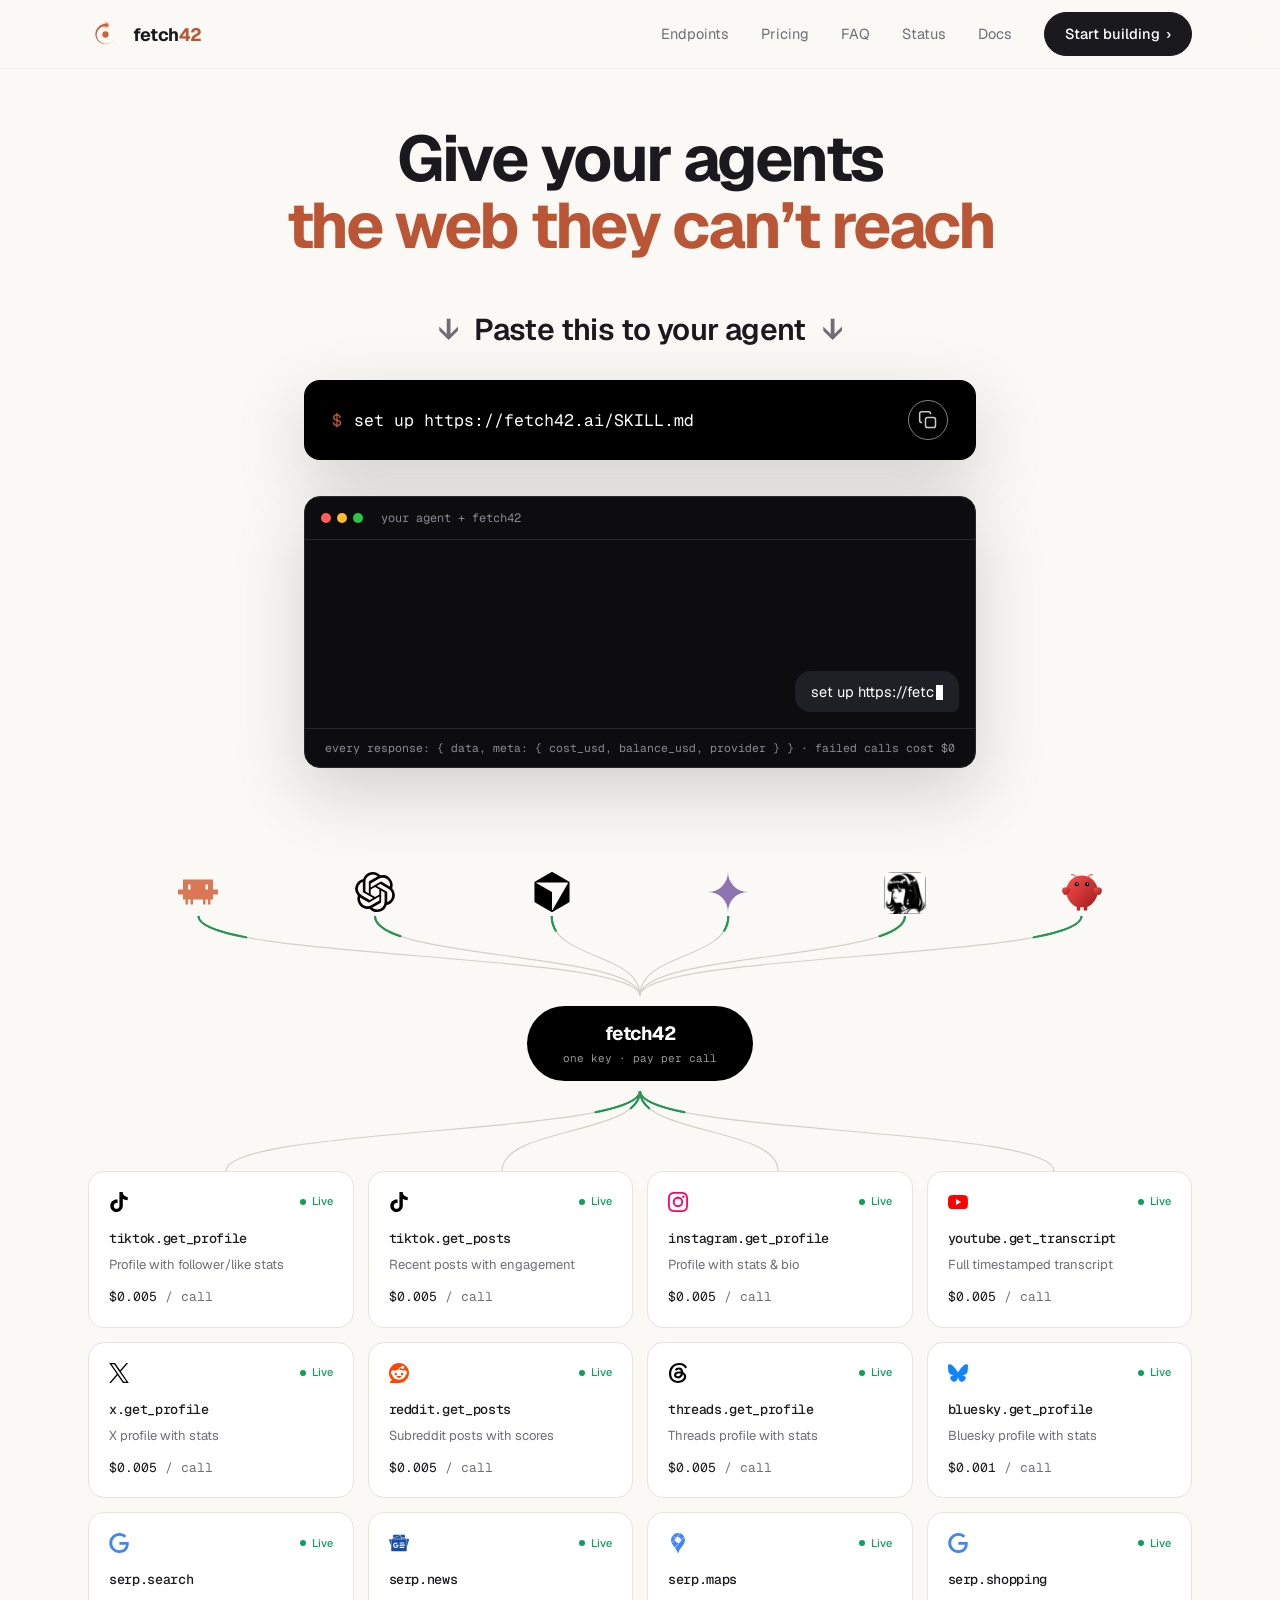
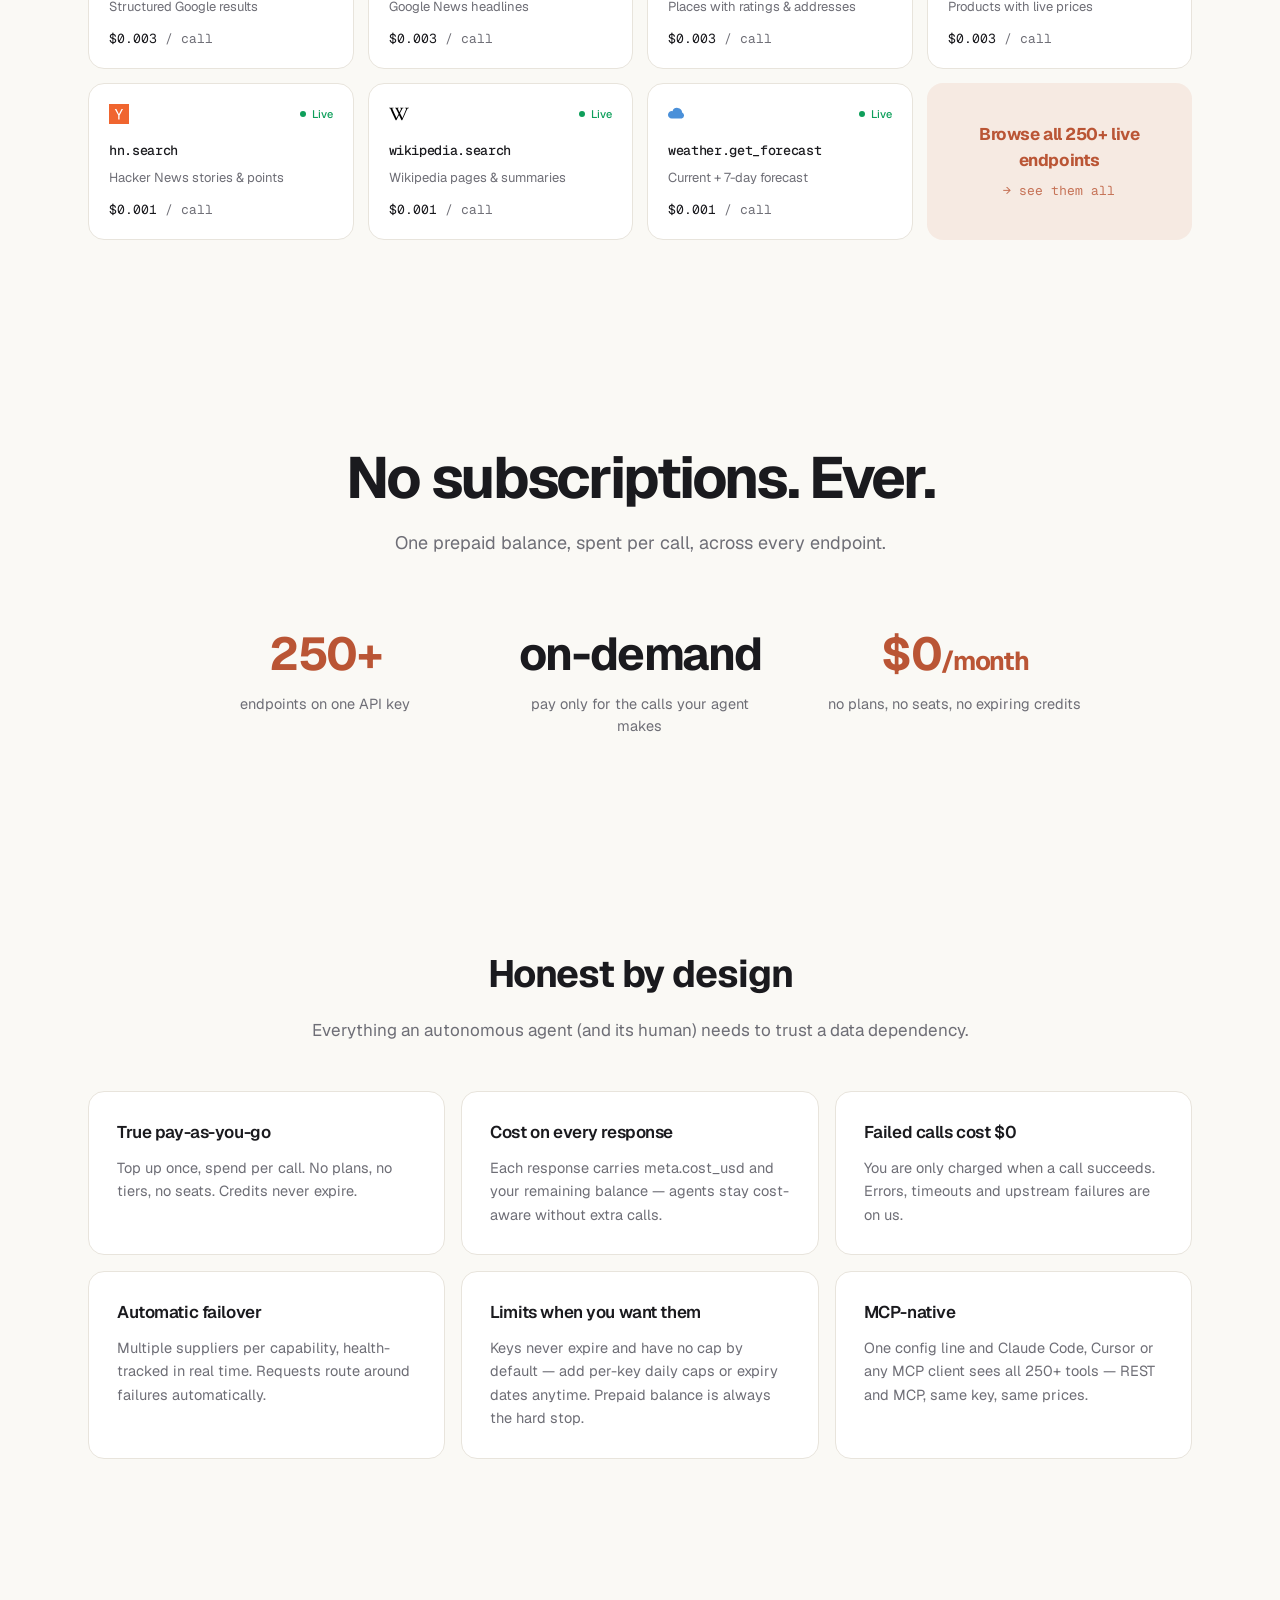
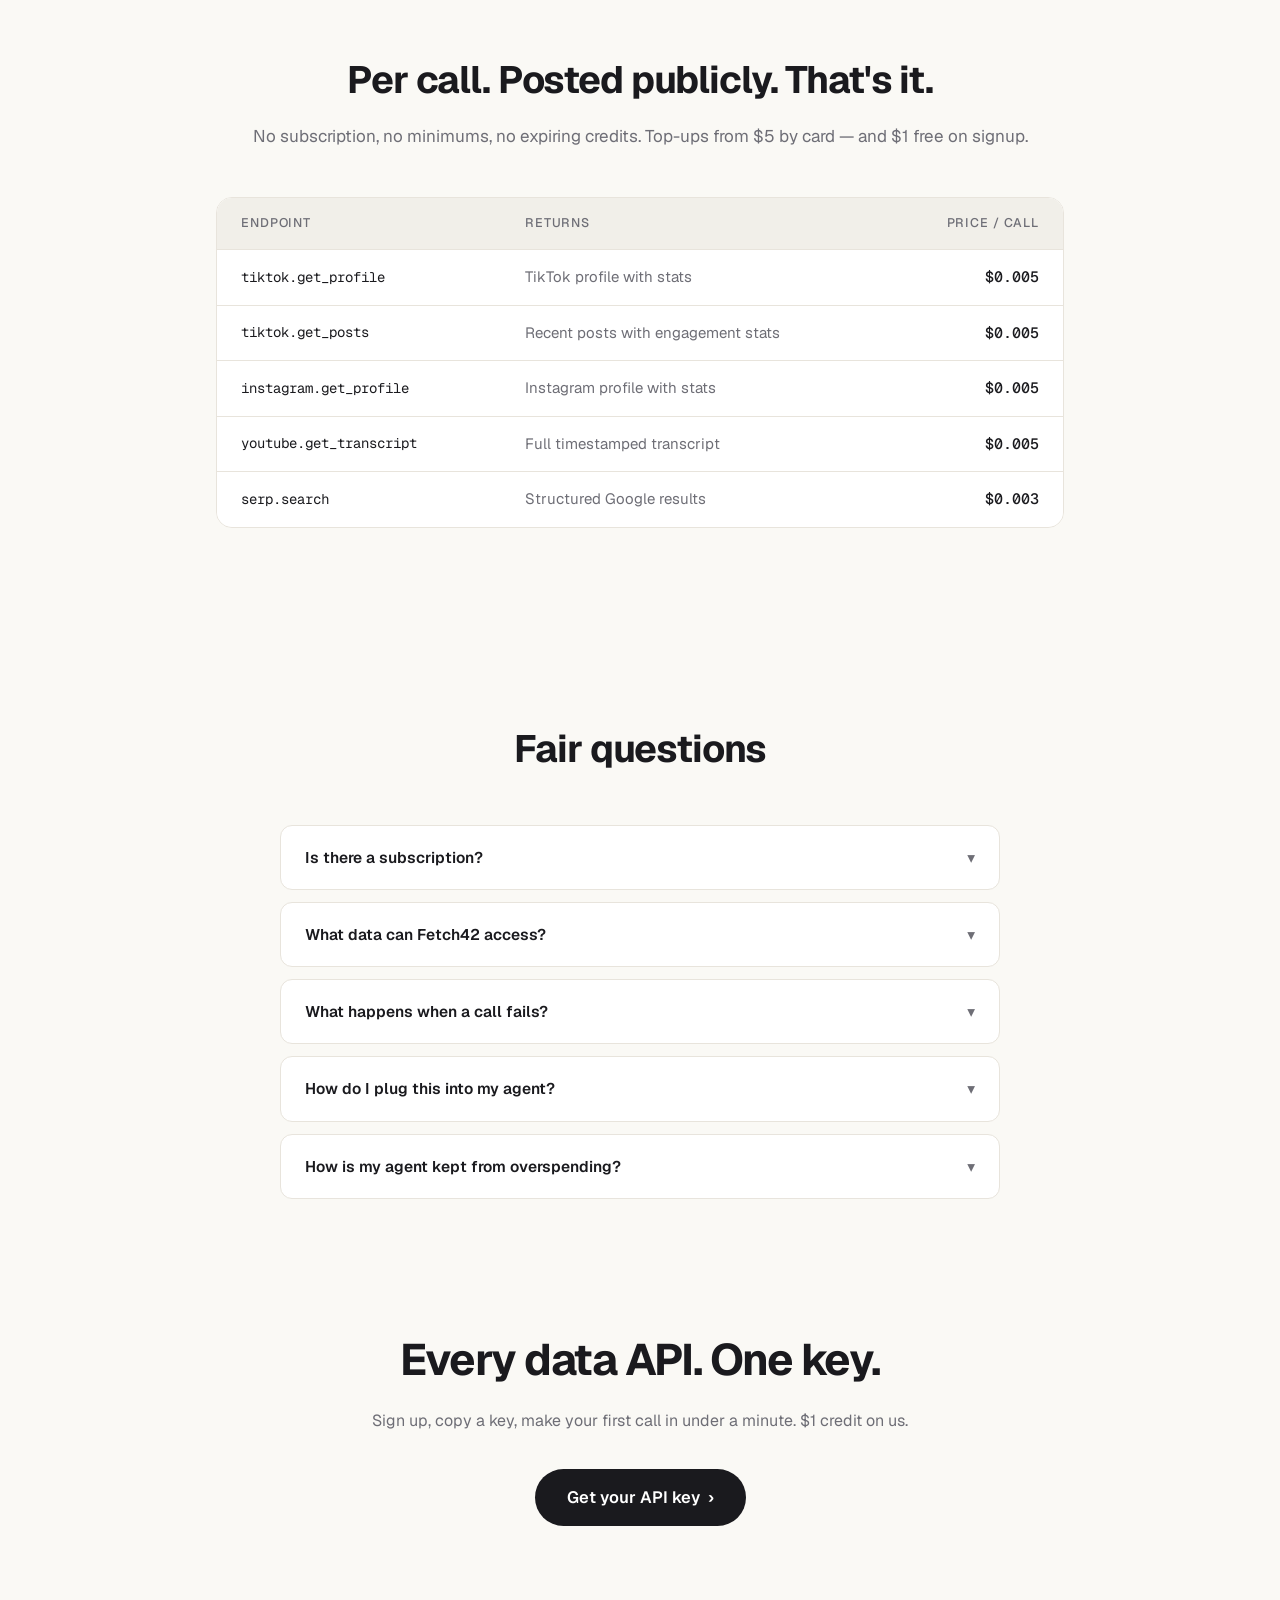
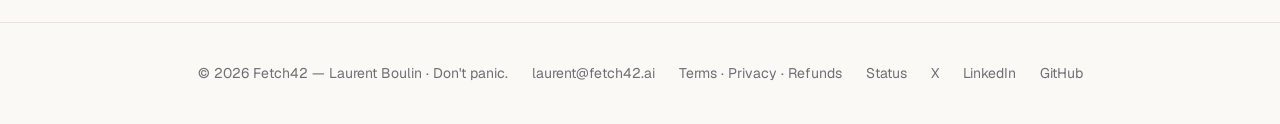
==== commit ae86ffb2: "SKILL.md: round-19 fixes — honest serp.news row, lean=true note, enum docs" ====
--- a/index.html
+++ b/index.html
@@ -1 +1 @@
-<!DOCTYPE html><!--2TNv10_pfiPQNxhhvhXcB--><html lang="en" class="__variable_8adcd2 __variable_46451f"><head><meta charSet="utf-8"/><meta name="viewport" content="width=device-width, initial-scale=1"/><link rel="preload" href="/_next/static/media/0b78ff376f6b9734-s.p.woff2" as="font" crossorigin="" type="font/woff2"/><link rel="preload" href="/_next/static/media/723e11e5093b8e80.p.woff2" as="font" crossorigin="" type="font/woff2"/><link rel="preload" as="image" href="/assets/mark.svg"/><link rel="preload" as="image" href="/agents/hermes.png"/><link rel="preload" as="image" href="/agents/openclaw.svg"/><link rel="stylesheet" href="/_next/static/css/8dac6c1263835c04.css" data-precedence="next"/><link rel="preload" as="script" fetchPriority="low" href="/_next/static/chunks/webpack-0a627bf48e04bdc2.js"/><script src="/_next/static/chunks/f625b344-4dca96ade7eb2f50.js" async=""></script><script src="/_next/static/chunks/635-7951fe9ed20d33b3.js" async=""></script><script src="/_next/static/chunks/main-app-c3907aa0f7684cbb.js" async=""></script><script src="/_next/static/chunks/279-0eb064502296af9c.js" async=""></script><script src="/_next/static/chunks/app/page-c6be29d69efc6117.js" async=""></script><meta name="next-size-adjust" content=""/><title>Fetch42 — Every data API for AI agents. One key.</title><meta name="description" content="Fetch42 is the data layer for AI agents: real-time public web &amp; social data through one API key, one prepaid balance, priced per call."/><link rel="canonical" href="https://fetch42.ai/"/><meta property="og:title" content="Fetch42 — Every data API for AI agents. One key."/><meta property="og:description" content="Real-time public web &amp; social data for AI agents — one prepaid balance, priced per call."/><meta property="og:url" content="https://fetch42.ai/"/><meta property="og:image" content="https://fetch42.ai/assets/og.png"/><meta property="og:type" content="website"/><meta name="twitter:card" content="summary_large_image"/><meta name="twitter:site" content="@fetch42ai"/><meta name="twitter:title" content="Fetch42 — Every data API for AI agents. One key."/><meta name="twitter:description" content="Real-time public web &amp; social data for AI agents — one prepaid balance, priced per call."/><meta name="twitter:image" content="https://fetch42.ai/assets/og.png"/><link rel="icon" href="/favicon.ico"/><link rel="apple-touch-icon" href="/assets/icon-180.png"/><script>try{if(localStorage.getItem("sb-ubdleklnejuayewxbqev-auth-token"))document.documentElement.classList.add("authed")}catch(e){}</script><script src="/_next/static/chunks/polyfills-42372ed130431b0a.js" noModule=""></script></head><body><div hidden=""><!--$--><!--/$--></div><script type="application/ld+json">{"@context":"https://schema.org","@type":"FAQPage","mainEntity":[{"@type":"Question","name":"Is there a subscription?","acceptedAnswer":{"@type":"Answer","text":"No, and there never will be. You top up a balance; calls deduct from it. Credits never expire. When you stop using Fetch42, you stop paying."}},{"@type":"Question","name":"What data can Fetch42 access?","acceptedAnswer":{"@type":"Answer","text":"Publicly available data only — public profiles, public posts, public video transcripts, search results. Structured into one clean schema per capability."}},{"@type":"Question","name":"What happens when a call fails?","acceptedAnswer":{"@type":"Answer","text":"You pay nothing. We first retry through a different upstream source automatically; if everything fails, the call is free and logged. Only successful responses are ever charged."}},{"@type":"Question","name":"How do I plug this into my agent?","acceptedAnswer":{"@type":"Answer","text":"Two ways, both live: REST with your API key — one curl to try it — or the MCP endpoint, where Claude Code, Cursor or any MCP client discovers every Fetch42 tool with one config line. Same key, same prices, exact cost in every response."}},{"@type":"Question","name":"How is my agent kept from overspending?","acceptedAnswer":{"@type":"Answer","text":"Prepaid balance (you can never go negative), optional per-key daily caps and expiry dates, and the exact cost plus remaining balance on every response."}}]}</script><nav class="sticky top-0 z-20 border-b border-line/60 bg-bg/85 backdrop-blur-xl"><div class="mx-auto flex h-[68px] max-w-6xl items-center justify-between px-6"><a href="/" class="flex items-center gap-2.5 text-[18px] font-bold tracking-tight text-fg"><img src="/assets/mark.svg" alt="" class="h-[35px] w-[35px]"/><span>fetch<span class="text-brand2">42</span></span></a><div class="flex items-center gap-8 text-[14.5px]"><a href="/endpoints/" class="hidden text-mut hover:text-fg sm:block">Endpoints</a><a href="#pricing" class="hidden text-mut hover:text-fg sm:block">Pricing</a><a href="#faq" class="hidden text-mut hover:text-fg sm:block">FAQ</a><a href="/status/" class="hidden text-mut hover:text-fg sm:block">Status</a><a href="/docs/" class="hidden text-mut hover:text-fg sm:block">Docs</a><a href="/dashboard/" class="nav-cta-anon group flex h-[44px] items-center gap-1.5 rounded-full border border-fg bg-fg px-5 text-[14.5px] font-medium text-white hover:border-black hover:bg-black">Start building<span class="transition-transform group-hover:translate-x-0.5">›</span></a><a href="/dashboard/" class="nav-cta-authed group flex h-[44px] items-center gap-1.5 rounded-full border border-line2 px-5 text-[14.5px] font-medium text-fg hover:border-mut">Dashboard<span class="transition-transform group-hover:translate-x-0.5">›</span></a></div></div></nav><header class="mx-auto max-w-5xl px-6 pt-10 text-center sm:pt-14"><h1 class="mx-auto text-[46px] font-bold leading-[1.05] tracking-[-0.04em] sm:text-[64px]">Give your agents<br/><span class="text-brand2">the web they can’t reach</span></h1><div class="mx-auto mt-12 max-w-2xl"><p class="text-[26px] font-semibold tracking-[-0.02em] text-fg sm:text-[30px]"><span class="mr-4 text-mut" aria-hidden="true">↓</span>Paste this to your agent<span class="ml-4 text-mut" aria-hidden="true">↓</span></p><button class="group mt-7 flex w-full items-center justify-between gap-4 rounded-2xl bg-black px-7 py-5 text-left shadow-[0_24px_70px_rgba(26,26,30,0.18)]"><span class="overflow-x-auto whitespace-nowrap font-mono text-[16.5px] text-white"><span class="mr-3 text-brand2">$</span><span>_</span></span><span class="relative flex-none p-2.5 text-white/80 transition-colors group-hover:text-white"><span class="copy-ring absolute inset-0 rounded-full border border-white/50" aria-hidden="true"></span><svg viewBox="0 0 24 24" fill="none" stroke="currentColor" stroke-width="1.8" class="h-[20px] w-[20px]"><rect x="9" y="9" width="12" height="12" rx="2.5"></rect><path d="M5 15H4.5A2.5 2.5 0 0 1 2 12.5v-8A2.5 2.5 0 0 1 4.5 2h8A2.5 2.5 0 0 1 15 4.5V5"></path></svg></span></button></div></header><div class="demo-glow px-6 pb-10 pt-9"><div class="mx-auto max-w-2xl rounded-2xl border border-[#26262c] bg-[#0d0d10] shadow-[0_24px_70px_rgba(26,26,30,0.18)]"><div class="flex items-center gap-1.5 border-b border-[#26262c] px-4 py-3"><span class="h-[10px] w-[10px] rounded-full bg-[#ff5f57]"></span><span class="h-[10px] w-[10px] rounded-full bg-[#febc2e]"></span><span class="h-[10px] w-[10px] rounded-full bg-[#28c840]"></span><span class="ml-3 font-mono text-[12px] text-[#8a8a93]">your agent + fetch42</span></div><div class="flex h-[210px] flex-col justify-end gap-2.5 overflow-hidden p-4 text-left sm:h-[188px]"></div><div class="border-t border-[#26262c] px-5 py-2.5 text-left font-mono text-[11.5px] text-[#8a8a93]">every response: <!-- -->{ data, meta: { cost_usd, balance_usd, provider } }<!-- --> · failed calls cost $0</div></div></div><section id="capabilities" class="mx-auto max-w-6xl px-6 pb-24 pt-16 text-center"><div class="select-none"><div class="relative mx-auto h-[44px]"><div title="Claude Code" class="absolute top-0 flex -translate-x-1/2 items-center" style="left:10%"><svg viewBox="0 0 24 24" class="h-[40px] w-[40px]" style="fill:#D97757" aria-hidden="true"><path d="M21 10.5h3v3h-3v3h-1.5v3H18v-3h-1.5v3H15v-3H9v3H7.5v-3H6v3H4.5v-3H3v-3H0v-3h3v-6h18Zm-15 0h1.5v-3H6Zm10.5 0H18v-3h-1.5z"></path></svg></div><div title="ChatGPT" class="absolute top-0 flex -translate-x-1/2 items-center" style="left:26%"><svg viewBox="0 0 24 24" class="h-[40px] w-[40px]" style="fill:#000000" aria-hidden="true"><path d="M22.2819 9.8211a5.9847 5.9847 0 0 0-.5157-4.9108 6.0462 6.0462 0 0 0-6.5098-2.9A6.0651 6.0651 0 0 0 4.9807 4.1818a5.9847 5.9847 0 0 0-3.9977 2.9 6.0462 6.0462 0 0 0 .7427 7.0966 5.98 5.98 0 0 0 .511 4.9107 6.051 6.051 0 0 0 6.5146 2.9001A5.9847 5.9847 0 0 0 13.2599 24a6.0557 6.0557 0 0 0 5.7718-4.2058 5.9894 5.9894 0 0 0 3.9977-2.9001 6.0557 6.0557 0 0 0-.7475-7.0729zm-9.022 12.6081a4.4755 4.4755 0 0 1-2.8764-1.0408l.1419-.0804 4.7783-2.7582a.7948.7948 0 0 0 .3927-.6813v-6.7369l2.02 1.1686a.071.071 0 0 1 .038.052v5.5826a4.504 4.504 0 0 1-4.4945 4.4944zm-9.6607-4.1254a4.4708 4.4708 0 0 1-.5346-3.0137l.142.0852 4.783 2.7582a.7712.7712 0 0 0 .7806 0l5.8428-3.3685v2.3324a.0804.0804 0 0 1-.0332.0615L9.74 19.9502a4.4992 4.4992 0 0 1-6.1408-1.6464zM2.3408 7.8956a4.485 4.485 0 0 1 2.3655-1.9728V11.6a.7664.7664 0 0 0 .3879.6765l5.8144 3.3543-2.0201 1.1685a.0757.0757 0 0 1-.071 0l-4.8303-2.7865A4.504 4.504 0 0 1 2.3408 7.872zm16.5963 3.8558L13.1038 8.364 15.1192 7.2a.0757.0757 0 0 1 .071 0l4.8303 2.7913a4.4944 4.4944 0 0 1-.6765 8.1042v-5.6772a.79.79 0 0 0-.407-.667zm2.0107-3.0231l-.142-.0852-4.7735-2.7818a.7759.7759 0 0 0-.7854 0L9.409 9.2297V6.8974a.0662.0662 0 0 1 .0284-.0615l4.8303-2.7866a4.4992 4.4992 0 0 1 6.6802 4.66zM8.3065 12.863l-2.02-1.1638a.0804.0804 0 0 1-.038-.0567V6.0742a4.4992 4.4992 0 0 1 7.3757-3.4537l-.142.0805L8.704 5.459a.7948.7948 0 0 0-.3927.6813zm1.0976-2.3654l2.602-1.4998 2.6069 1.4998v2.9994l-2.5974 1.4997-2.6067-1.4997Z"></path></svg></div><div title="Cursor" class="absolute top-0 flex -translate-x-1/2 items-center" style="left:42%"><svg viewBox="0 0 24 24" class="h-[40px] w-[40px]" style="fill:#000000" aria-hidden="true"><path d="M11.503.131 1.891 5.678a.84.84 0 0 0-.42.726v11.188c0 .3.162.575.42.724l9.609 5.55a1 1 0 0 0 .998 0l9.61-5.55a.84.84 0 0 0 .42-.724V6.404a.84.84 0 0 0-.42-.726L12.497.131a1.01 1.01 0 0 0-.996 0M2.657 6.338h18.55c.263 0 .43.287.297.515L12.23 22.918c-.062.107-.229.064-.229-.06V12.335a.59.59 0 0 0-.295-.51l-9.11-5.257c-.109-.063-.064-.23.061-.23"></path></svg></div><div title="Gemini CLI" class="absolute top-0 flex -translate-x-1/2 items-center" style="left:58%"><svg viewBox="0 0 24 24" class="h-[40px] w-[40px]" style="fill:#8E75B2" aria-hidden="true"><path d="M11.04 19.32Q12 21.51 12 24q0-2.49.93-4.68.96-2.19 2.58-3.81t3.81-2.55Q21.51 12 24 12q-2.49 0-4.68-.93a12.3 12.3 0 0 1-3.81-2.58 12.3 12.3 0 0 1-2.58-3.81Q12 2.49 12 0q0 2.49-.96 4.68-.93 2.19-2.55 3.81a12.3 12.3 0 0 1-3.81 2.58Q2.49 12 0 12q2.49 0 4.68.96 2.19.93 3.81 2.55t2.55 3.81"></path></svg></div><div title="Hermes" class="absolute top-0 flex -translate-x-1/2 items-center" style="left:74%"><img src="/agents/hermes.png" alt="Hermes" class="h-[42px] w-[42px] rounded-[8px]"/></div><div title="Clawbot" class="absolute top-0 flex -translate-x-1/2 items-center" style="left:90%"><img src="/agents/openclaw.svg" alt="Clawbot" class="h-[42px] w-[42px] rounded-[8px]"/></div></div><svg viewBox="0 0 1104 80" preserveAspectRatio="none" class="h-[80px] w-full" aria-hidden="true"><g><path d="M 110.4 0 C 110.4 44, 552 36, 552 80" fill="none" stroke="var(--color-line2)" stroke-width="1.2"></path><path d="M 110.4 0 C 110.4 44, 552 36, 552 80" fill="none" stroke="var(--color-brand)" stroke-width="2" pathLength="100" class="flow-a"></path><path d="M 110.4 0 C 110.4 44, 552 36, 552 80" fill="none" stroke="var(--color-mint)" stroke-width="2" pathLength="100" class="flow-d"></path></g><g><path d="M 287.0 0 C 287.0 44, 552 36, 552 80" fill="none" stroke="var(--color-line2)" stroke-width="1.2"></path><path d="M 287.0 0 C 287.0 44, 552 36, 552 80" fill="none" stroke="var(--color-brand)" stroke-width="2" pathLength="100" class="flow-a"></path><path d="M 287.0 0 C 287.0 44, 552 36, 552 80" fill="none" stroke="var(--color-mint)" stroke-width="2" pathLength="100" class="flow-d"></path></g><g><path d="M 463.7 0 C 463.7 44, 552 36, 552 80" fill="none" stroke="var(--color-line2)" stroke-width="1.2"></path><path d="M 463.7 0 C 463.7 44, 552 36, 552 80" fill="none" stroke="var(--color-brand)" stroke-width="2" pathLength="100" class="flow-a"></path><path d="M 463.7 0 C 463.7 44, 552 36, 552 80" fill="none" stroke="var(--color-mint)" stroke-width="2" pathLength="100" class="flow-d"></path></g><g><path d="M 640.3 0 C 640.3 44, 552 36, 552 80" fill="none" stroke="var(--color-line2)" stroke-width="1.2"></path><path d="M 640.3 0 C 640.3 44, 552 36, 552 80" fill="none" stroke="var(--color-brand)" stroke-width="2" pathLength="100" class="flow-a"></path><path d="M 640.3 0 C 640.3 44, 552 36, 552 80" fill="none" stroke="var(--color-mint)" stroke-width="2" pathLength="100" class="flow-d"></path></g><g><path d="M 817.0 0 C 817.0 44, 552 36, 552 80" fill="none" stroke="var(--color-line2)" stroke-width="1.2"></path><path d="M 817.0 0 C 817.0 44, 552 36, 552 80" fill="none" stroke="var(--color-brand)" stroke-width="2" pathLength="100" class="flow-a"></path><path d="M 817.0 0 C 817.0 44, 552 36, 552 80" fill="none" stroke="var(--color-mint)" stroke-width="2" pathLength="100" class="flow-d"></path></g><g><path d="M 993.6 0 C 993.6 44, 552 36, 552 80" fill="none" stroke="var(--color-line2)" stroke-width="1.2"></path><path d="M 993.6 0 C 993.6 44, 552 36, 552 80" fill="none" stroke="var(--color-brand)" stroke-width="2" pathLength="100" class="flow-a"></path><path d="M 993.6 0 C 993.6 44, 552 36, 552 80" fill="none" stroke="var(--color-mint)" stroke-width="2" pathLength="100" class="flow-d"></path></g></svg><div class="relative z-10 mx-auto mt-2.5 flex w-fit flex-col items-center rounded-full bg-black px-9 py-3.5"><span class="text-[19px] font-bold tracking-tight text-white">fetch42</span><span class="mt-0.5 font-mono text-[11px] text-white/60">one key · pay per call</span></div><svg viewBox="0 0 1104 80" preserveAspectRatio="none" class="mt-2.5 hidden h-[80px] w-full lg:block" aria-hidden="true"><g><path d="M 552 0 C 552 44, 138.0 36, 138.0 80" fill="none" stroke="var(--color-line2)" stroke-width="1.2"></path><path d="M 552 0 C 552 44, 138.0 36, 138.0 80" fill="none" stroke="var(--color-brand)" stroke-width="2" pathLength="100" class="flow-b"></path><path d="M 552 0 C 552 44, 138.0 36, 138.0 80" fill="none" stroke="var(--color-mint)" stroke-width="2" pathLength="100" class="flow-c"></path></g><g><path d="M 552 0 C 552 44, 414.0 36, 414.0 80" fill="none" stroke="var(--color-line2)" stroke-width="1.2"></path><path d="M 552 0 C 552 44, 414.0 36, 414.0 80" fill="none" stroke="var(--color-brand)" stroke-width="2" pathLength="100" class="flow-b"></path><path d="M 552 0 C 552 44, 414.0 36, 414.0 80" fill="none" stroke="var(--color-mint)" stroke-width="2" pathLength="100" class="flow-c"></path></g><g><path d="M 552 0 C 552 44, 690.0 36, 690.0 80" fill="none" stroke="var(--color-line2)" stroke-width="1.2"></path><path d="M 552 0 C 552 44, 690.0 36, 690.0 80" fill="none" stroke="var(--color-brand)" stroke-width="2" pathLength="100" class="flow-b"></path><path d="M 552 0 C 552 44, 690.0 36, 690.0 80" fill="none" stroke="var(--color-mint)" stroke-width="2" pathLength="100" class="flow-c"></path></g><g><path d="M 552 0 C 552 44, 966.0 36, 966.0 80" fill="none" stroke="var(--color-line2)" stroke-width="1.2"></path><path d="M 552 0 C 552 44, 966.0 36, 966.0 80" fill="none" stroke="var(--color-brand)" stroke-width="2" pathLength="100" class="flow-b"></path><path d="M 552 0 C 552 44, 966.0 36, 966.0 80" fill="none" stroke="var(--color-mint)" stroke-width="2" pathLength="100" class="flow-c"></path></g></svg><div class="h-8 lg:hidden"></div></div><div class="grid gap-3.5 sm:grid-cols-2 lg:grid-cols-4"><div class="flex flex-col rounded-2xl border border-line bg-bg2 p-5 text-left transition-colors hover:border-line2"><div class="mb-4 flex items-center justify-between"><svg viewBox="0 0 24 24" class="h-5 w-5" style="fill:#000000" aria-hidden="true"><path d="M12.525.02c1.31-.02 2.61-.01 3.91-.02.08 1.53.63 3.09 1.75 4.17 1.12 1.11 2.7 1.62 4.24 1.79v4.03c-1.44-.05-2.89-.35-4.2-.97-.57-.26-1.1-.59-1.62-.93-.01 2.92.01 5.84-.02 8.75-.08 1.4-.54 2.79-1.35 3.94-1.31 1.92-3.58 3.17-5.91 3.21-1.43.08-2.86-.31-4.08-1.03-2.02-1.19-3.44-3.37-3.65-5.71-.02-.5-.03-1-.01-1.49.18-1.9 1.12-3.72 2.58-4.96 1.66-1.44 3.98-2.13 6.15-1.72.02 1.48-.04 2.96-.04 4.44-.99-.32-2.15-.23-3.02.37-.63.41-1.11 1.04-1.36 1.75-.21.51-.15 1.07-.14 1.61.24 1.64 1.82 3.02 3.5 2.87 1.12-.01 2.19-.66 2.77-1.61.19-.33.4-.67.41-1.06.1-1.79.06-3.57.07-5.36.01-4.03-.01-8.05.02-12.07z"></path></svg><span class="flex items-center gap-1.5 text-[11px] font-medium text-mint"><span class="h-1.5 w-1.5 rounded-full bg-mint"></span> Live</span></div><p class="font-mono text-[13.5px] font-medium tracking-tight text-fg">tiktok.get_profile</p><p class="mt-1.5 flex-1 text-[13px] leading-relaxed text-mut">Profile with follower/like stats</p><p class="mt-3 font-mono text-[13px] text-mut"><span class="text-fg">$0.005</span> / call</p></div><div class="flex flex-col rounded-2xl border border-line bg-bg2 p-5 text-left transition-colors hover:border-line2"><div class="mb-4 flex items-center justify-between"><svg viewBox="0 0 24 24" class="h-5 w-5" style="fill:#000000" aria-hidden="true"><path d="M12.525.02c1.31-.02 2.61-.01 3.91-.02.08 1.53.63 3.09 1.75 4.17 1.12 1.11 2.7 1.62 4.24 1.79v4.03c-1.44-.05-2.89-.35-4.2-.97-.57-.26-1.1-.59-1.62-.93-.01 2.92.01 5.84-.02 8.75-.08 1.4-.54 2.79-1.35 3.94-1.31 1.92-3.58 3.17-5.91 3.21-1.43.08-2.86-.31-4.08-1.03-2.02-1.19-3.44-3.37-3.65-5.71-.02-.5-.03-1-.01-1.49.18-1.9 1.12-3.72 2.58-4.96 1.66-1.44 3.98-2.13 6.15-1.72.02 1.48-.04 2.96-.04 4.44-.99-.32-2.15-.23-3.02.37-.63.41-1.11 1.04-1.36 1.75-.21.51-.15 1.07-.14 1.61.24 1.64 1.82 3.02 3.5 2.87 1.12-.01 2.19-.66 2.77-1.61.19-.33.4-.67.41-1.06.1-1.79.06-3.57.07-5.36.01-4.03-.01-8.05.02-12.07z"></path></svg><span class="flex items-center gap-1.5 text-[11px] font-medium text-mint"><span class="h-1.5 w-1.5 rounded-full bg-mint"></span> Live</span></div><p class="font-mono text-[13.5px] font-medium tracking-tight text-fg">tiktok.get_posts</p><p class="mt-1.5 flex-1 text-[13px] leading-relaxed text-mut">Recent posts with engagement</p><p class="mt-3 font-mono text-[13px] text-mut"><span class="text-fg">$0.005</span> / call</p></div><div class="flex flex-col rounded-2xl border border-line bg-bg2 p-5 text-left transition-colors hover:border-line2"><div class="mb-4 flex items-center justify-between"><svg viewBox="0 0 24 24" class="h-5 w-5" style="fill:#FF0069" aria-hidden="true"><path d="M7.0301.084c-1.2768.0602-2.1487.264-2.911.5634-.7888.3075-1.4575.72-2.1228 1.3877-.6652.6677-1.075 1.3368-1.3802 2.127-.2954.7638-.4956 1.6365-.552 2.914-.0564 1.2775-.0689 1.6882-.0626 4.947.0062 3.2586.0206 3.6671.0825 4.9473.061 1.2765.264 2.1482.5635 2.9107.308.7889.72 1.4573 1.388 2.1228.6679.6655 1.3365 1.0743 2.1285 1.38.7632.295 1.6361.4961 2.9134.552 1.2773.056 1.6884.069 4.9462.0627 3.2578-.0062 3.668-.0207 4.9478-.0814 1.28-.0607 2.147-.2652 2.9098-.5633.7889-.3086 1.4578-.72 2.1228-1.3881.665-.6682 1.0745-1.3378 1.3795-2.1284.2957-.7632.4966-1.636.552-2.9124.056-1.2809.0692-1.6898.063-4.948-.0063-3.2583-.021-3.6668-.0817-4.9465-.0607-1.2797-.264-2.1487-.5633-2.9117-.3084-.7889-.72-1.4568-1.3876-2.1228C21.2982 1.33 20.628.9208 19.8378.6165 19.074.321 18.2017.1197 16.9244.0645 15.6471.0093 15.236-.005 11.977.0014 8.718.0076 8.31.0215 7.0301.0839m.1402 21.6932c-1.17-.0509-1.8053-.2453-2.2287-.408-.5606-.216-.96-.4771-1.3819-.895-.422-.4178-.6811-.8186-.9-1.378-.1644-.4234-.3624-1.058-.4171-2.228-.0595-1.2645-.072-1.6442-.079-4.848-.007-3.2037.0053-3.583.0607-4.848.05-1.169.2456-1.805.408-2.2282.216-.5613.4762-.96.895-1.3816.4188-.4217.8184-.6814 1.3783-.9003.423-.1651 1.0575-.3614 2.227-.4171 1.2655-.06 1.6447-.072 4.848-.079 3.2033-.007 3.5835.005 4.8495.0608 1.169.0508 1.8053.2445 2.228.408.5608.216.96.4754 1.3816.895.4217.4194.6816.8176.9005 1.3787.1653.4217.3617 1.056.4169 2.2263.0602 1.2655.0739 1.645.0796 4.848.0058 3.203-.0055 3.5834-.061 4.848-.051 1.17-.245 1.8055-.408 2.2294-.216.5604-.4763.96-.8954 1.3814-.419.4215-.8181.6811-1.3783.9-.4224.1649-1.0577.3617-2.2262.4174-1.2656.0595-1.6448.072-4.8493.079-3.2045.007-3.5825-.006-4.848-.0608M16.953 5.5864A1.44 1.44 0 1 0 18.39 4.144a1.44 1.44 0 0 0-1.437 1.4424M5.8385 12.012c.0067 3.4032 2.7706 6.1557 6.173 6.1493 3.4026-.0065 6.157-2.7701 6.1506-6.1733-.0065-3.4032-2.771-6.1565-6.174-6.1498-3.403.0067-6.156 2.771-6.1496 6.1738M8 12.0077a4 4 0 1 1 4.008 3.9921A3.9996 3.9996 0 0 1 8 12.0077"></path></svg><span class="flex items-center gap-1.5 text-[11px] font-medium text-mint"><span class="h-1.5 w-1.5 rounded-full bg-mint"></span> Live</span></div><p class="font-mono text-[13.5px] font-medium tracking-tight text-fg">instagram.get_profile</p><p class="mt-1.5 flex-1 text-[13px] leading-relaxed text-mut">Profile with stats &amp; bio</p><p class="mt-3 font-mono text-[13px] text-mut"><span class="text-fg">$0.005</span> / call</p></div><div class="flex flex-col rounded-2xl border border-line bg-bg2 p-5 text-left transition-colors hover:border-line2"><div class="mb-4 flex items-center justify-between"><svg viewBox="0 0 24 24" class="h-5 w-5" style="fill:#FF0000" aria-hidden="true"><path d="M23.498 6.186a3.016 3.016 0 0 0-2.122-2.136C19.505 3.545 12 3.545 12 3.545s-7.505 0-9.377.505A3.017 3.017 0 0 0 .502 6.186C0 8.07 0 12 0 12s0 3.93.502 5.814a3.016 3.016 0 0 0 2.122 2.136c1.871.505 9.376.505 9.376.505s7.505 0 9.377-.505a3.015 3.015 0 0 0 2.122-2.136C24 15.93 24 12 24 12s0-3.93-.502-5.814zM9.545 15.568V8.432L15.818 12l-6.273 3.568z"></path></svg><span class="flex items-center gap-1.5 text-[11px] font-medium text-mint"><span class="h-1.5 w-1.5 rounded-full bg-mint"></span> Live</span></div><p class="font-mono text-[13.5px] font-medium tracking-tight text-fg">youtube.get_transcript</p><p class="mt-1.5 flex-1 text-[13px] leading-relaxed text-mut">Full timestamped transcript</p><p class="mt-3 font-mono text-[13px] text-mut"><span class="text-fg">$0.005</span> / call</p></div><div class="flex flex-col rounded-2xl border border-line bg-bg2 p-5 text-left transition-colors hover:border-line2"><div class="mb-4 flex items-center justify-between"><svg viewBox="0 0 24 24" class="h-5 w-5" style="fill:#000000" aria-hidden="true"><path d="M14.234 10.162 22.977 0h-2.072l-7.591 8.824L7.251 0H.258l9.168 13.343L.258 24H2.33l8.016-9.318L16.749 24h6.993zm-2.837 3.299-.929-1.329L3.076 1.56h3.182l5.965 8.532.929 1.329 7.754 11.09h-3.182z"></path></svg><span class="flex items-center gap-1.5 text-[11px] font-medium text-mint"><span class="h-1.5 w-1.5 rounded-full bg-mint"></span> Live</span></div><p class="font-mono text-[13.5px] font-medium tracking-tight text-fg">x.get_profile</p><p class="mt-1.5 flex-1 text-[13px] leading-relaxed text-mut">X profile with stats</p><p class="mt-3 font-mono text-[13px] text-mut"><span class="text-fg">$0.005</span> / call</p></div><div class="flex flex-col rounded-2xl border border-line bg-bg2 p-5 text-left transition-colors hover:border-line2"><div class="mb-4 flex items-center justify-between"><svg viewBox="0 0 24 24" class="h-5 w-5" style="fill:#FF4500" aria-hidden="true"><path d="M12 0C5.373 0 0 5.373 0 12c0 3.314 1.343 6.314 3.515 8.485l-2.286 2.286C.775 23.225 1.097 24 1.738 24H12c6.627 0 12-5.373 12-12S18.627 0 12 0Zm4.388 3.199c1.104 0 1.999.895 1.999 1.999 0 1.105-.895 2-1.999 2-.946 0-1.739-.657-1.947-1.539v.002c-1.147.162-2.032 1.15-2.032 2.341v.007c1.776.067 3.4.567 4.686 1.363.473-.363 1.064-.58 1.707-.58 1.547 0 2.802 1.254 2.802 2.802 0 1.117-.655 2.081-1.601 2.531-.088 3.256-3.637 5.876-7.997 5.876-4.361 0-7.905-2.617-7.998-5.87-.954-.447-1.614-1.415-1.614-2.538 0-1.548 1.255-2.802 2.803-2.802.645 0 1.239.218 1.712.585 1.275-.79 2.881-1.291 4.64-1.365v-.01c0-1.663 1.263-3.034 2.88-3.207.188-.911.993-1.595 1.959-1.595Zm-8.085 8.376c-.784 0-1.459.78-1.506 1.797-.047 1.016.64 1.429 1.426 1.429.786 0 1.371-.369 1.418-1.385.047-1.017-.553-1.841-1.338-1.841Zm7.406 0c-.786 0-1.385.824-1.338 1.841.047 1.017.634 1.385 1.418 1.385.785 0 1.473-.413 1.426-1.429-.046-1.017-.721-1.797-1.506-1.797Zm-3.703 4.013c-.974 0-1.907.048-2.77.135-.147.015-.241.168-.183.305.483 1.154 1.622 1.964 2.953 1.964 1.33 0 2.47-.81 2.953-1.964.057-.137-.037-.29-.184-.305-.863-.087-1.795-.135-2.769-.135Z"></path></svg><span class="flex items-center gap-1.5 text-[11px] font-medium text-mint"><span class="h-1.5 w-1.5 rounded-full bg-mint"></span> Live</span></div><p class="font-mono text-[13.5px] font-medium tracking-tight text-fg">reddit.get_posts</p><p class="mt-1.5 flex-1 text-[13px] leading-relaxed text-mut">Subreddit posts with scores</p><p class="mt-3 font-mono text-[13px] text-mut"><span class="text-fg">$0.005</span> / call</p></div><div class="flex flex-col rounded-2xl border border-line bg-bg2 p-5 text-left transition-colors hover:border-line2"><div class="mb-4 flex items-center justify-between"><svg viewBox="0 0 24 24" class="h-5 w-5" style="fill:#000000" aria-hidden="true"><path d="M18.263 11.097c-.03-3.486-1.92-5.586-5.111-5.586-2.13 0-3.922.963-4.863 2.499l2.062 1.438c.535-.843 1.272-1.543 2.628-1.543 1.528 0 2.318.85 2.544 2.431a15 15 0 0 0-2.236-.173c-4.125 0-6.068 1.867-6.068 4.336s1.943 3.99 4.804 3.99c3.139 0 5.013-2.115 5.781-4.735.798.361 1.348 1.204 1.348 2.47 0 3.387-3.907 5.232-7.22 5.232-4.885 0-8.077-3.207-8.077-8.424 0-6.392 4.223-10.487 9.9-10.487 3.808 0 5.69 1.671 6.97 3.914l2.108-1.475C21.44 2.078 18.331 0 13.663 0 6.227 0 1.168 5.277 1.168 12.934c0 7 4.953 11.066 10.856 11.066 4.878 0 9.809-2.846 9.809-7.716 0-2.545-1.46-4.231-3.569-5.187m-6.33 4.855c-1.077 0-2.026-.512-2.026-1.453 0-1.483 1.822-1.934 3.606-1.934.678 0 1.34.045 1.927.173-.422 1.927-1.671 3.215-3.508 3.214Z"></path></svg><span class="flex items-center gap-1.5 text-[11px] font-medium text-mint"><span class="h-1.5 w-1.5 rounded-full bg-mint"></span> Live</span></div><p class="font-mono text-[13.5px] font-medium tracking-tight text-fg">threads.get_profile</p><p class="mt-1.5 flex-1 text-[13px] leading-relaxed text-mut">Threads profile with stats</p><p class="mt-3 font-mono text-[13px] text-mut"><span class="text-fg">$0.005</span> / call</p></div><div class="flex flex-col rounded-2xl border border-line bg-bg2 p-5 text-left transition-colors hover:border-line2"><div class="mb-4 flex items-center justify-between"><svg viewBox="0 0 24 24" class="h-5 w-5" style="fill:#1185FE" aria-hidden="true"><path d="M5.202 2.857C7.954 4.922 10.913 9.11 12 11.358c1.087-2.247 4.046-6.436 6.798-8.501C20.783 1.366 24 .213 24 3.883c0 .732-.42 6.156-.667 7.037-.856 3.061-3.978 3.842-6.755 3.37 4.854.826 6.089 3.562 3.422 6.299-5.065 5.196-7.28-1.304-7.847-2.97-.104-.305-.152-.448-.153-.327 0-.121-.05.022-.153.327-.568 1.666-2.782 8.166-7.847 2.97-2.667-2.737-1.432-5.473 3.422-6.3-2.777.473-5.899-.308-6.755-3.369C.42 10.04 0 4.615 0 3.883c0-3.67 3.217-2.517 5.202-1.026"></path></svg><span class="flex items-center gap-1.5 text-[11px] font-medium text-mint"><span class="h-1.5 w-1.5 rounded-full bg-mint"></span> Live</span></div><p class="font-mono text-[13.5px] font-medium tracking-tight text-fg">bluesky.get_profile</p><p class="mt-1.5 flex-1 text-[13px] leading-relaxed text-mut">Bluesky profile with stats</p><p class="mt-3 font-mono text-[13px] text-mut"><span class="text-fg">$0.001</span> / call</p></div><div class="flex flex-col rounded-2xl border border-line bg-bg2 p-5 text-left transition-colors hover:border-line2"><div class="mb-4 flex items-center justify-between"><svg viewBox="0 0 24 24" class="h-5 w-5" style="fill:#4285F4" aria-hidden="true"><path d="M12.48 10.92v3.28h7.84c-.24 1.84-.853 3.187-1.787 4.133-1.147 1.147-2.933 2.4-6.053 2.4-4.827 0-8.6-3.893-8.6-8.72s3.773-8.72 8.6-8.72c2.6 0 4.507 1.027 5.907 2.347l2.307-2.307C18.747 1.44 16.133 0 12.48 0 5.867 0 .307 5.387.307 12s5.56 12 12.173 12c3.573 0 6.267-1.173 8.373-3.36 2.16-2.16 2.84-5.213 2.84-7.667 0-.76-.053-1.467-.173-2.053H12.48z"></path></svg><span class="flex items-center gap-1.5 text-[11px] font-medium text-mint"><span class="h-1.5 w-1.5 rounded-full bg-mint"></span> Live</span></div><p class="font-mono text-[13.5px] font-medium tracking-tight text-fg">serp.search</p><p class="mt-1.5 flex-1 text-[13px] leading-relaxed text-mut">Structured Google results</p><p class="mt-3 font-mono text-[13px] text-mut"><span class="text-fg">$0.003</span> / call</p></div><div class="flex flex-col rounded-2xl border border-line bg-bg2 p-5 text-left transition-colors hover:border-line2"><div class="mb-4 flex items-center justify-between"><svg viewBox="0 0 24 24" class="h-5 w-5" style="fill:#174EA6" aria-hidden="true"><path d="M21.2666 21.2a.6141.6141 0 0 1-.6128.6128H3.3446a.614.614 0 0 1-.6128-.6128V8.1153a.6141.6141 0 0 1 .6128-.6128h17.3091a.6141.6141 0 0 1 .6128.6128V21.2zm-3.0315-3.4196v-1.1957a.0803.0803 0 0 0-.0803-.0803h-5.3725v1.3619h5.3725a.0817.0817 0 0 0 .0804-.083l-.0001-.0029zm.8171-2.5875v-1.2012a.0803.0803 0 0 0-.079-.0817h-6.191v1.3619h6.1896a.079.079 0 0 0 .0804-.0776v-.0041.0027zm-.8171-2.5875v-1.2066a.0803.0803 0 0 0-.0803-.0803h-5.3725v1.3619h5.3725a.0816.0816 0 0 0 .0803-.079v.004zM8.1492 14.0448v1.2257h1.7704c-.1457.749-.8049 1.2924-1.7704 1.2924-1.0906-.0405-1.9418-.9574-1.9013-2.048.0384-1.0338.8676-1.8629 1.9013-1.9013a1.77 1.77 0 0 1 1.2529.4903l.9342-.9329a3.1405 3.1405 0 0 0-2.1871-.8525c-1.8051 0-3.2684 1.4633-3.2684 3.2684 0 1.8051 1.4633 3.2684 3.2684 3.2684 1.8889 0 3.1323-1.3278 3.1323-3.1976a3.941 3.941 0 0 0-.0518-.6183l-3.0805.0054zM2.2701 7.6537a.6156.6156 0 0 1 .6128-.6128h12.1545l-1.2692-3.4904a.5952.5952 0 0 0-.7436-.3827L.3676 7.7749a.5938.5938 0 0 0-.3228.7749l2.2253 6.112V7.6537za.6156.6156 0 0 1 .6128-.6128h12.1545l-1.2692-3.4904a.5952.5952 0 0 0-.7436-.3827L.3676 7.7749a.5938.5938 0 0 0-.3228.7749l2.2253 6.112V7.6537zm21.3116-.3105l-8.803-2.3683.7517 2.0659h5.5836a.6141.6141 0 0 1 .6128.6128v8.7948l2.2471-8.3659a.5923.5923 0 0 0-.3922-.7393zm-4.4955-1.6738V2.7946a.6101.6101 0 0 0-.6115-.6074H5.5236a.6101.6101 0 0 0-.6156.6046v2.8368l8.3904-3.0519a.5937.5937 0 0 1 .7422.3895l.5447 1.498 4.5009 1.2052z"></path></svg><span class="flex items-center gap-1.5 text-[11px] font-medium text-mint"><span class="h-1.5 w-1.5 rounded-full bg-mint"></span> Live</span></div><p class="font-mono text-[13.5px] font-medium tracking-tight text-fg">serp.news</p><p class="mt-1.5 flex-1 text-[13px] leading-relaxed text-mut">Google News headlines</p><p class="mt-3 font-mono text-[13px] text-mut"><span class="text-fg">$0.003</span> / call</p></div><div class="flex flex-col rounded-2xl border border-line bg-bg2 p-5 text-left transition-colors hover:border-line2"><div class="mb-4 flex items-center justify-between"><svg viewBox="0 0 24 24" class="h-5 w-5" style="fill:#4285F4" aria-hidden="true"><path d="M19.527 4.799c1.212 2.608.937 5.678-.405 8.173-1.101 2.047-2.744 3.74-4.098 5.614-.619.858-1.244 1.75-1.669 2.727-.141.325-.263.658-.383.992-.121.333-.224.673-.34 1.008-.109.314-.236.684-.627.687h-.007c-.466-.001-.579-.53-.695-.887-.284-.874-.581-1.713-1.019-2.525-.51-.944-1.145-1.817-1.79-2.671L19.527 4.799zM8.545 7.705l-3.959 4.707c.724 1.54 1.821 2.863 2.871 4.18.247.31.494.622.737.936l4.984-5.925-.029.01c-1.741.601-3.691-.291-4.392-1.987a3.377 3.377 0 0 1-.209-.716c-.063-.437-.077-.761-.004-1.198l.001-.007zM5.492 3.149l-.003.004c-1.947 2.466-2.281 5.88-1.117 8.77l4.785-5.689-.058-.05-3.607-3.035zM14.661.436l-3.838 4.563a.295.295 0 0 1 .027-.01c1.6-.551 3.403.15 4.22 1.626.176.319.323.683.377 1.045.068.446.085.773.012 1.22l-.003.016 3.836-4.561A8.382 8.382 0 0 0 14.67.439l-.009-.003zM9.466 5.868L14.162.285l-.047-.012A8.31 8.31 0 0 0 11.986 0a8.439 8.439 0 0 0-6.169 2.766l-.016.018 3.665 3.084z"></path></svg><span class="flex items-center gap-1.5 text-[11px] font-medium text-mint"><span class="h-1.5 w-1.5 rounded-full bg-mint"></span> Live</span></div><p class="font-mono text-[13.5px] font-medium tracking-tight text-fg">serp.maps</p><p class="mt-1.5 flex-1 text-[13px] leading-relaxed text-mut">Places with ratings &amp; addresses</p><p class="mt-3 font-mono text-[13px] text-mut"><span class="text-fg">$0.003</span> / call</p></div><div class="flex flex-col rounded-2xl border border-line bg-bg2 p-5 text-left transition-colors hover:border-line2"><div class="mb-4 flex items-center justify-between"><svg viewBox="0 0 24 24" class="h-5 w-5" style="fill:#4285F4" aria-hidden="true"><path d="M12.48 10.92v3.28h7.84c-.24 1.84-.853 3.187-1.787 4.133-1.147 1.147-2.933 2.4-6.053 2.4-4.827 0-8.6-3.893-8.6-8.72s3.773-8.72 8.6-8.72c2.6 0 4.507 1.027 5.907 2.347l2.307-2.307C18.747 1.44 16.133 0 12.48 0 5.867 0 .307 5.387.307 12s5.56 12 12.173 12c3.573 0 6.267-1.173 8.373-3.36 2.16-2.16 2.84-5.213 2.84-7.667 0-.76-.053-1.467-.173-2.053H12.48z"></path></svg><span class="flex items-center gap-1.5 text-[11px] font-medium text-mint"><span class="h-1.5 w-1.5 rounded-full bg-mint"></span> Live</span></div><p class="font-mono text-[13.5px] font-medium tracking-tight text-fg">serp.shopping</p><p class="mt-1.5 flex-1 text-[13px] leading-relaxed text-mut">Products with live prices</p><p class="mt-3 font-mono text-[13px] text-mut"><span class="text-fg">$0.003</span> / call</p></div><div class="flex flex-col rounded-2xl border border-line bg-bg2 p-5 text-left transition-colors hover:border-line2"><div class="mb-4 flex items-center justify-between"><svg viewBox="0 0 24 24" class="h-5 w-5" style="fill:#F0652F" aria-hidden="true"><path d="M0 24V0h24v24H0zM6.951 5.896l4.112 7.708v5.064h1.583v-4.972l4.148-7.799h-1.749l-2.457 4.875c-.372.745-.688 1.434-.688 1.434s-.297-.708-.651-1.434L8.831 5.896h-1.88z"></path></svg><span class="flex items-center gap-1.5 text-[11px] font-medium text-mint"><span class="h-1.5 w-1.5 rounded-full bg-mint"></span> Live</span></div><p class="font-mono text-[13.5px] font-medium tracking-tight text-fg">hn.search</p><p class="mt-1.5 flex-1 text-[13px] leading-relaxed text-mut">Hacker News stories &amp; points</p><p class="mt-3 font-mono text-[13px] text-mut"><span class="text-fg">$0.001</span> / call</p></div><div class="flex flex-col rounded-2xl border border-line bg-bg2 p-5 text-left transition-colors hover:border-line2"><div class="mb-4 flex items-center justify-between"><svg viewBox="0 0 24 24" class="h-5 w-5" style="fill:#000000" aria-hidden="true"><path d="M12.09 13.119c-.936 1.932-2.217 4.548-2.853 5.728-.616 1.074-1.127.931-1.532.029-1.406-3.321-4.293-9.144-5.651-12.409-.251-.601-.441-.987-.619-1.139-.181-.15-.554-.24-1.122-.271C.103 5.033 0 4.982 0 4.898v-.455l.052-.045c.924-.005 5.401 0 5.401 0l.051.045v.434c0 .119-.075.176-.225.176l-.564.031c-.485.029-.727.164-.727.436 0 .135.053.33.166.601 1.082 2.646 4.818 10.521 4.818 10.521l.136.046 2.411-4.81-.482-1.067-1.658-3.264s-.318-.654-.428-.872c-.728-1.443-.712-1.518-1.447-1.617-.207-.023-.313-.05-.313-.149v-.468l.06-.045h4.292l.113.037v.451c0 .105-.076.15-.227.15l-.308.047c-.792.061-.661.381-.136 1.422l1.582 3.252 1.758-3.504c.293-.64.233-.801.111-.947-.07-.084-.305-.22-.812-.24l-.201-.021c-.052 0-.098-.015-.145-.051-.045-.031-.067-.076-.067-.129v-.427l.061-.045c1.247-.008 4.043 0 4.043 0l.059.045v.436c0 .121-.059.178-.193.178-.646.03-.782.095-1.023.439-.12.186-.375.589-.646 1.039l-2.301 4.273-.065.135 2.792 5.712.17.048 4.396-10.438c.154-.422.129-.722-.064-.895-.197-.172-.346-.273-.857-.295l-.42-.016c-.061 0-.105-.014-.152-.045-.043-.029-.072-.075-.072-.119v-.436l.059-.045h4.961l.041.045v.437c0 .119-.074.18-.209.18-.648.03-1.127.18-1.443.421-.314.255-.557.616-.736 1.067 0 0-4.043 9.258-5.426 12.339-.525 1.007-1.053.917-1.503-.031-.571-1.171-1.773-3.786-2.646-5.71l.053-.036z"></path></svg><span class="flex items-center gap-1.5 text-[11px] font-medium text-mint"><span class="h-1.5 w-1.5 rounded-full bg-mint"></span> Live</span></div><p class="font-mono text-[13.5px] font-medium tracking-tight text-fg">wikipedia.search</p><p class="mt-1.5 flex-1 text-[13px] leading-relaxed text-mut">Wikipedia pages &amp; summaries</p><p class="mt-3 font-mono text-[13px] text-mut"><span class="text-fg">$0.001</span> / call</p></div><div class="flex flex-col rounded-2xl border border-line bg-bg2 p-5 text-left transition-colors hover:border-line2"><div class="mb-4 flex items-center justify-between"><svg viewBox="0 0 24 24" class="h-5 w-5" style="fill:#4A90D9" aria-hidden="true"><path d="M4.5 17.5a4.5 4.5 0 1 1 .873-8.915 6 6 0 0 1 11.622 1.522A4 4 0 0 1 16.5 17.5h-12z"></path></svg><span class="flex items-center gap-1.5 text-[11px] font-medium text-mint"><span class="h-1.5 w-1.5 rounded-full bg-mint"></span> Live</span></div><p class="font-mono text-[13.5px] font-medium tracking-tight text-fg">weather.get_forecast</p><p class="mt-1.5 flex-1 text-[13px] leading-relaxed text-mut">Current + 7-day forecast</p><p class="mt-3 font-mono text-[13px] text-mut"><span class="text-fg">$0.001</span> / call</p></div><a href="/endpoints/" class="group flex flex-col items-center justify-center gap-2 rounded-2xl bg-brand/10 p-5 text-center transition-colors hover:bg-brand/15"><span class="text-[17px] font-bold tracking-tight text-brand2">Browse all <!-- -->250+<!-- --> live endpoints</span><span class="font-mono text-[13px] text-brand2/80 transition-transform group-hover:translate-x-0.5">→ see them all</span></a></div></section><section class="mx-auto max-w-6xl px-6 py-28 text-center"><div style="opacity:0;transform:translateY(24px)"><h2 class="text-[44px] font-bold leading-[1.05] tracking-[-0.04em] sm:text-[58px]">No subscriptions. Ever.</h2><p class="mx-auto mt-5 text-[18px] text-mut">One prepaid balance, spent per call, across every endpoint.</p></div><div class="mx-auto mt-16 grid max-w-4xl gap-12 sm:grid-cols-3"><div style="opacity:0;transform:translateY(24px)"><p class="text-[46px] font-bold tracking-[-0.03em] text-brand2">250+</p><p class="mt-1 text-[14.5px] text-mut">endpoints on one API key</p></div><div style="opacity:0;transform:translateY(24px)"><p class="text-[46px] font-bold tracking-[-0.03em]">on-demand</p><p class="mt-1 text-[14.5px] text-mut">pay only for the calls your agent makes</p></div><div style="opacity:0;transform:translateY(24px)"><p class="text-[46px] font-bold tracking-[-0.03em] text-brand2">$0<span class="text-[26px]">/month</span></p><p class="mt-1 text-[14.5px] text-mut">no plans, no seats, no expiring credits</p></div></div></section><section class="mx-auto max-w-6xl px-6 py-24 text-center"><div style="opacity:0;transform:translateY(24px)"><h2 class="text-[38px] font-bold tracking-[-0.03em]">Honest by design</h2><p class="mx-auto mt-4 max-w-2xl text-[17px] text-mut">Everything an autonomous agent (and its human) needs to trust a data dependency.</p></div><div class="mt-12 grid gap-4 text-left sm:grid-cols-2 lg:grid-cols-3"><div style="opacity:0;transform:translateY(24px)"><div class="h-full rounded-2xl border border-line bg-bg2 p-7 transition-colors hover:border-line2"><p class="mb-2.5 text-[17px] font-semibold tracking-tight">True pay-as-you-go</p><p class="text-[14.5px] leading-relaxed text-mut">Top up once, spend per call. No plans, no tiers, no seats. Credits never expire.</p></div></div><div style="opacity:0;transform:translateY(24px)"><div class="h-full rounded-2xl border border-line bg-bg2 p-7 transition-colors hover:border-line2"><p class="mb-2.5 text-[17px] font-semibold tracking-tight">Cost on every response</p><p class="text-[14.5px] leading-relaxed text-mut">Each response carries meta.cost_usd and your remaining balance — agents stay cost-aware without extra calls.</p></div></div><div style="opacity:0;transform:translateY(24px)"><div class="h-full rounded-2xl border border-line bg-bg2 p-7 transition-colors hover:border-line2"><p class="mb-2.5 text-[17px] font-semibold tracking-tight">Failed calls cost $0</p><p class="text-[14.5px] leading-relaxed text-mut">You are only charged when a call succeeds. Errors, timeouts and upstream failures are on us.</p></div></div><div style="opacity:0;transform:translateY(24px)"><div class="h-full rounded-2xl border border-line bg-bg2 p-7 transition-colors hover:border-line2"><p class="mb-2.5 text-[17px] font-semibold tracking-tight">Automatic failover</p><p class="text-[14.5px] leading-relaxed text-mut">Multiple suppliers per capability, health-tracked in real time. Requests route around failures automatically.</p></div></div><div style="opacity:0;transform:translateY(24px)"><div class="h-full rounded-2xl border border-line bg-bg2 p-7 transition-colors hover:border-line2"><p class="mb-2.5 text-[17px] font-semibold tracking-tight">Limits when you want them</p><p class="text-[14.5px] leading-relaxed text-mut">Keys never expire and have no cap by default — add per-key daily caps or expiry dates anytime. Prepaid balance is always the hard stop.</p></div></div><div style="opacity:0;transform:translateY(24px)"><div class="h-full rounded-2xl border border-line bg-bg2 p-7 transition-colors hover:border-line2"><p class="mb-2.5 text-[17px] font-semibold tracking-tight">MCP-native</p><p class="text-[14.5px] leading-relaxed text-mut">One config line and Claude Code, Cursor or any MCP client sees all 250+ tools — REST and MCP, same key, same prices.</p></div></div></div></section><section id="pricing" class="mx-auto max-w-4xl px-6 py-24 text-center"><div style="opacity:0;transform:translateY(24px)"><h2 class="text-[38px] font-bold tracking-[-0.03em]">Per call. Posted publicly. That&#x27;s it.</h2><p class="mt-4 text-[17px] text-mut">No subscription, no minimums, no expiring credits. Top-ups from $5 by card — and $1 free on signup.</p></div><div style="opacity:0;transform:translateY(24px)"><div class="mt-12 overflow-hidden rounded-2xl border border-line text-left"><table class="w-full border-collapse bg-bg2 text-[15px]"><thead><tr class="bg-panel text-left text-[12.5px] uppercase tracking-[0.07em] text-mut"><th class="px-6 py-4 font-medium">Endpoint</th><th class="px-6 py-4 font-medium">Returns</th><th class="px-6 py-4 text-right font-medium">Price / call</th></tr></thead><tbody><tr class="border-t border-line"><td class="px-6 py-4 font-mono text-[14px]">tiktok.get_profile</td><td class="px-6 py-4 text-mut">TikTok profile with stats</td><td class="px-6 py-4 text-right font-mono font-medium">$0.005</td></tr><tr class="border-t border-line"><td class="px-6 py-4 font-mono text-[14px]">tiktok.get_posts</td><td class="px-6 py-4 text-mut">Recent posts with engagement stats</td><td class="px-6 py-4 text-right font-mono font-medium">$0.005</td></tr><tr class="border-t border-line"><td class="px-6 py-4 font-mono text-[14px]">instagram.get_profile</td><td class="px-6 py-4 text-mut">Instagram profile with stats</td><td class="px-6 py-4 text-right font-mono font-medium">$0.005</td></tr><tr class="border-t border-line"><td class="px-6 py-4 font-mono text-[14px]">youtube.get_transcript</td><td class="px-6 py-4 text-mut">Full timestamped transcript</td><td class="px-6 py-4 text-right font-mono font-medium">$0.005</td></tr><tr class="border-t border-line"><td class="px-6 py-4 font-mono text-[14px]">serp.search</td><td class="px-6 py-4 text-mut">Structured Google results</td><td class="px-6 py-4 text-right font-mono font-medium">$0.003</td></tr></tbody></table></div></div></section><section id="faq" class="mx-auto max-w-3xl px-6 py-24"><div style="opacity:0;transform:translateY(24px)"><h2 class="text-center text-[38px] font-bold tracking-[-0.03em]">Fair questions</h2></div><div class="mt-12 space-y-3"><div style="opacity:0;transform:translateY(24px)"><details class="group rounded-xl border border-line bg-bg2 px-6 py-5"><summary class="flex items-center justify-between text-[15.5px] font-semibold">Is there a subscription?<span class="chev text-mut transition-transform">▾</span></summary><p class="mt-3 text-[14.5px] leading-relaxed text-mut">No, and there never will be. You top up a balance; calls deduct from it. Credits never expire. When you stop using Fetch42, you stop paying.</p></details></div><div style="opacity:0;transform:translateY(24px)"><details class="group rounded-xl border border-line bg-bg2 px-6 py-5"><summary class="flex items-center justify-between text-[15.5px] font-semibold">What data can Fetch42 access?<span class="chev text-mut transition-transform">▾</span></summary><p class="mt-3 text-[14.5px] leading-relaxed text-mut">Publicly available data only — public profiles, public posts, public video transcripts, search results. Structured into one clean schema per capability.</p></details></div><div style="opacity:0;transform:translateY(24px)"><details class="group rounded-xl border border-line bg-bg2 px-6 py-5"><summary class="flex items-center justify-between text-[15.5px] font-semibold">What happens when a call fails?<span class="chev text-mut transition-transform">▾</span></summary><p class="mt-3 text-[14.5px] leading-relaxed text-mut">You pay nothing. We first retry through a different upstream source automatically; if everything fails, the call is free and logged. Only successful responses are ever charged.</p></details></div><div style="opacity:0;transform:translateY(24px)"><details class="group rounded-xl border border-line bg-bg2 px-6 py-5"><summary class="flex items-center justify-between text-[15.5px] font-semibold">How do I plug this into my agent?<span class="chev text-mut transition-transform">▾</span></summary><p class="mt-3 text-[14.5px] leading-relaxed text-mut">Two ways, both live: REST with your API key — one curl to try it — or the MCP endpoint, where Claude Code, Cursor or any MCP client discovers every Fetch42 tool with one config line. Same key, same prices, exact cost in every response.</p></details></div><div style="opacity:0;transform:translateY(24px)"><details class="group rounded-xl border border-line bg-bg2 px-6 py-5"><summary class="flex items-center justify-between text-[15.5px] font-semibold">How is my agent kept from overspending?<span class="chev text-mut transition-transform">▾</span></summary><p class="mt-3 text-[14.5px] leading-relaxed text-mut">Prepaid balance (you can never go negative), optional per-key daily caps and expiry dates, and the exact cost plus remaining balance on every response.</p></details></div></div></section><section class="mx-auto max-w-4xl px-6 pb-24 pt-8 text-center"><div style="opacity:0;transform:translateY(24px)"><h2 class="text-[44px] font-bold tracking-[-0.035em]">Every data API. One key.</h2><p class="mt-4 text-mut">Sign up, copy a key, make your first call in under a minute. $1 credit on us.</p><a href="/dashboard/" class="group mx-auto mt-9 inline-flex items-center gap-2 rounded-full bg-fg px-8 py-4 text-[16.5px] font-semibold text-white hover:bg-black">Get your API key<span class="transition-transform group-hover:translate-x-0.5">›</span></a></div></section><footer class="border-t border-line"><div class="mx-auto flex max-w-6xl flex-wrap items-center justify-center gap-6 px-6 py-10 text-[14px] text-mut"><span>© 2026 Fetch42 — Laurent Boulin · Don&#x27;t panic.</span><a href="mailto:laurent@fetch42.ai" class="hover:text-fg">laurent@fetch42.ai</a><a href="/legal.html" class="hover:text-fg">Terms · Privacy · Refunds</a><a href="/status/" class="hover:text-fg">Status</a><a href="https://x.com/fetch42ai" class="hover:text-fg">X</a><a href="https://www.linkedin.com/company/fetch42" class="hover:text-fg">LinkedIn</a><a href="https://github.com/fetch42" class="hover:text-fg">GitHub</a></div></footer><!--$--><!--/$--><script type="application/ld+json">{"@context":"https://schema.org","@graph":[{"@type":"Organization","@id":"https://fetch42.ai/#org","name":"Fetch42","url":"https://fetch42.ai","logo":"https://fetch42.ai/assets/icon-180.png","sameAs":["https://x.com/fetch42ai","https://github.com/fetch42"]},{"@type":"WebSite","@id":"https://fetch42.ai/#website","name":"Fetch42","url":"https://fetch42.ai","publisher":{"@id":"https://fetch42.ai/#org"}}]}</script><script type="module" defer="" src="https://static.cloudflareinsights.com/beacon.min.js" data-cf-beacon="{&quot;token&quot;: &quot;3118c88f274a4ce69428687589707360&quot;}"></script><script src="/_next/static/chunks/webpack-0a627bf48e04bdc2.js" id="_R_" async=""></script><script>(self.__next_f=self.__next_f||[]).push([0])</script><script>self.__next_f.push([1,"1:\"$Sreact.fragment\"\n2:I[2366,[],\"\"]\n3:I[2484,[],\"\"]\n5:I[2183,[],\"OutletBoundary\"]\n7:I[9814,[],\"AsyncMetadataOutlet\"]\n9:I[2183,[],\"ViewportBoundary\"]\nb:I[2183,[],\"MetadataBoundary\"]\nc:\"$Sreact.suspense\"\ne:I[3718,[],\"\"]\n:HL[\"/_next/static/media/0b78ff376f6b9734-s.p.woff2\",\"font\",{\"crossOrigin\":\"\",\"type\":\"font/woff2\"}]\n:HL[\"/_next/static/media/723e11e5093b8e80.p.woff2\",\"font\",{\"crossOrigin\":\"\",\"type\":\"font/woff2\"}]\n:HL[\"/_next/static/css/8dac6c1263835c04.css\",\"style\"]\n"])</script><script>self.__next_f.push([1,"0:{\"P\":null,\"b\":\"2TNv10-pfiPQNxhhvhXcB\",\"p\":\"\",\"c\":[\"\",\"\"],\"i\":false,\"f\":[[[\"\",{\"children\":[\"__PAGE__\",{}]},\"$undefined\",\"$undefined\",true],[\"\",[\"$\",\"$1\",\"c\",{\"children\":[[[\"$\",\"link\",\"0\",{\"rel\":\"stylesheet\",\"href\":\"/_next/static/css/8dac6c1263835c04.css\",\"precedence\":\"next\",\"crossOrigin\":\"$undefined\",\"nonce\":\"$undefined\"}]],[\"$\",\"html\",null,{\"lang\":\"en\",\"className\":\"__variable_8adcd2 __variable_46451f\",\"children\":[[\"$\",\"head\",null,{\"children\":[\"$\",\"script\",null,{\"dangerouslySetInnerHTML\":{\"__html\":\"try{if(localStorage.getItem(\\\"sb-ubdleklnejuayewxbqev-auth-token\\\"))document.documentElement.classList.add(\\\"authed\\\")}catch(e){}\"}}]}],[\"$\",\"body\",null,{\"children\":[[\"$\",\"$L2\",null,{\"parallelRouterKey\":\"children\",\"error\":\"$undefined\",\"errorStyles\":\"$undefined\",\"errorScripts\":\"$undefined\",\"template\":[\"$\",\"$L3\",null,{}],\"templateStyles\":\"$undefined\",\"templateScripts\":\"$undefined\",\"notFound\":[[[\"$\",\"title\",null,{\"children\":\"404: This page could not be found.\"}],[\"$\",\"div\",null,{\"style\":{\"fontFamily\":\"system-ui,\\\"Segoe UI\\\",Roboto,Helvetica,Arial,sans-serif,\\\"Apple Color Emoji\\\",\\\"Segoe UI Emoji\\\"\",\"height\":\"100vh\",\"textAlign\":\"center\",\"display\":\"flex\",\"flexDirection\":\"column\",\"alignItems\":\"center\",\"justifyContent\":\"center\"},\"children\":[\"$\",\"div\",null,{\"children\":[[\"$\",\"style\",null,{\"dangerouslySetInnerHTML\":{\"__html\":\"body{color:#000;background:#fff;margin:0}.next-error-h1{border-right:1px solid rgba(0,0,0,.3)}@media (prefers-color-scheme:dark){body{color:#fff;background:#000}.next-error-h1{border-right:1px solid rgba(255,255,255,.3)}}\"}}],[\"$\",\"h1\",null,{\"className\":\"next-error-h1\",\"style\":{\"display\":\"inline-block\",\"margin\":\"0 20px 0 0\",\"padding\":\"0 23px 0 0\",\"fontSize\":24,\"fontWeight\":500,\"verticalAlign\":\"top\",\"lineHeight\":\"49px\"},\"children\":404}],[\"$\",\"div\",null,{\"style\":{\"display\":\"inline-block\"},\"children\":[\"$\",\"h2\",null,{\"style\":{\"fontSize\":14,\"fontWeight\":400,\"lineHeight\":\"49px\",\"margin\":0},\"children\":\"This page could not be found.\"}]}]]}]}]],[]],\"forbidden\":\"$undefined\",\"unauthorized\":\"$undefined\"}],[\"$\",\"script\",null,{\"type\":\"application/ld+json\",\"dangerouslySetInnerHTML\":{\"__html\":\"{\\\"@context\\\":\\\"https://schema.org\\\",\\\"@graph\\\":[{\\\"@type\\\":\\\"Organization\\\",\\\"@id\\\":\\\"https://fetch42.ai/#org\\\",\\\"name\\\":\\\"Fetch42\\\",\\\"url\\\":\\\"https://fetch42.ai\\\",\\\"logo\\\":\\\"https://fetch42.ai/assets/icon-180.png\\\",\\\"sameAs\\\":[\\\"https://x.com/fetch42ai\\\",\\\"https://github.com/fetch42\\\"]},{\\\"@type\\\":\\\"WebSite\\\",\\\"@id\\\":\\\"https://fetch42.ai/#website\\\",\\\"name\\\":\\\"Fetch42\\\",\\\"url\\\":\\\"https://fetch42.ai\\\",\\\"publisher\\\":{\\\"@id\\\":\\\"https://fetch42.ai/#org\\\"}}]}\"}}]]}],[\"$\",\"script\",null,{\"type\":\"module\",\"defer\":true,\"src\":\"https://static.cloudflareinsights.com/beacon.min.js\",\"data-cf-beacon\":\"{\\\"token\\\": \\\"3118c88f274a4ce69428687589707360\\\"}\"}]]}]]}],{\"children\":[\"__PAGE__\",[\"$\",\"$1\",\"c\",{\"children\":[\"$L4\",null,[\"$\",\"$L5\",null,{\"children\":[\"$L6\",[\"$\",\"$L7\",null,{\"promise\":\"$@8\"}]]}]]}],{},null,false]},null,false],[\"$\",\"$1\",\"h\",{\"children\":[null,[[\"$\",\"$L9\",null,{\"children\":\"$La\"}],[\"$\",\"meta\",null,{\"name\":\"next-size-adjust\",\"content\":\"\"}]],[\"$\",\"$Lb\",null,{\"children\":[\"$\",\"div\",null,{\"hidden\":true,\"children\":[\"$\",\"$c\",null,{\"fallback\":null,\"children\":\"$Ld\"}]}]}]]}],false]],\"m\":\"$undefined\",\"G\":[\"$e\",[]],\"s\":false,\"S\":true}\n"])</script><script>self.__next_f.push([1,"a:[[\"$\",\"meta\",\"0\",{\"charSet\":\"utf-8\"}],[\"$\",\"meta\",\"1\",{\"name\":\"viewport\",\"content\":\"width=device-width, initial-scale=1\"}]]\n6:null\n"])</script><script>self.__next_f.push([1,"f:I[7158,[],\"IconMark\"]\n"])</script><script>self.__next_f.push([1,"8:{\"metadata\":[[\"$\",\"title\",\"0\",{\"children\":\"Fetch42 — Every data API for AI agents. One key.\"}],[\"$\",\"meta\",\"1\",{\"name\":\"description\",\"content\":\"Fetch42 is the data layer for AI agents: real-time public web \u0026 social data through one API key, one prepaid balance, priced per call.\"}],[\"$\",\"link\",\"2\",{\"rel\":\"canonical\",\"href\":\"https://fetch42.ai/\"}],[\"$\",\"meta\",\"3\",{\"property\":\"og:title\",\"content\":\"Fetch42 — Every data API for AI agents. One key.\"}],[\"$\",\"meta\",\"4\",{\"property\":\"og:description\",\"content\":\"Real-time public web \u0026 social data for AI agents — one prepaid balance, priced per call.\"}],[\"$\",\"meta\",\"5\",{\"property\":\"og:url\",\"content\":\"https://fetch42.ai/\"}],[\"$\",\"meta\",\"6\",{\"property\":\"og:image\",\"content\":\"https://fetch42.ai/assets/og.png\"}],[\"$\",\"meta\",\"7\",{\"property\":\"og:type\",\"content\":\"website\"}],[\"$\",\"meta\",\"8\",{\"name\":\"twitter:card\",\"content\":\"summary_large_image\"}],[\"$\",\"meta\",\"9\",{\"name\":\"twitter:site\",\"content\":\"@fetch42ai\"}],[\"$\",\"meta\",\"10\",{\"name\":\"twitter:title\",\"content\":\"Fetch42 — Every data API for AI agents. One key.\"}],[\"$\",\"meta\",\"11\",{\"name\":\"twitter:description\",\"content\":\"Real-time public web \u0026 social data for AI agents — one prepaid balance, priced per call.\"}],[\"$\",\"meta\",\"12\",{\"name\":\"twitter:image\",\"content\":\"https://fetch42.ai/assets/og.png\"}],[\"$\",\"link\",\"13\",{\"rel\":\"icon\",\"href\":\"/favicon.ico\"}],[\"$\",\"link\",\"14\",{\"rel\":\"apple-touch-icon\",\"href\":\"/assets/icon-180.png\"}],[\"$\",\"$Lf\",\"15\",{}]],\"error\":null,\"digest\":\"$undefined\"}\n"])</script><script>self.__next_f.push([1,"d:\"$8:metadata\"\n"])</script><script>self.__next_f.push([1,"11:I[7772,[\"279\",\"static/chunks/279-0eb064502296af9c.js\",\"974\",\"static/chunks/app/page-c6be29d69efc6117.js\"],\"default\"]\n10:T5bb,"])</script><script>self.__next_f.push([1,"{\"@context\":\"https://schema.org\",\"@type\":\"FAQPage\",\"mainEntity\":[{\"@type\":\"Question\",\"name\":\"Is there a subscription?\",\"acceptedAnswer\":{\"@type\":\"Answer\",\"text\":\"No, and there never will be. You top up a balance; calls deduct from it. Credits never expire. When you stop using Fetch42, you stop paying.\"}},{\"@type\":\"Question\",\"name\":\"What data can Fetch42 access?\",\"acceptedAnswer\":{\"@type\":\"Answer\",\"text\":\"Publicly available data only — public profiles, public posts, public video transcripts, search results. Structured into one clean schema per capability.\"}},{\"@type\":\"Question\",\"name\":\"What happens when a call fails?\",\"acceptedAnswer\":{\"@type\":\"Answer\",\"text\":\"You pay nothing. We first retry through a different upstream source automatically; if everything fails, the call is free and logged. Only successful responses are ever charged.\"}},{\"@type\":\"Question\",\"name\":\"How do I plug this into my agent?\",\"acceptedAnswer\":{\"@type\":\"Answer\",\"text\":\"Two ways, both live: REST with your API key — one curl to try it — or the MCP endpoint, where Claude Code, Cursor or any MCP client discovers every Fetch42 tool with one config line. Same key, same prices, exact cost in every response.\"}},{\"@type\":\"Question\",\"name\":\"How is my agent kept from overspending?\",\"acceptedAnswer\":{\"@type\":\"Answer\",\"text\":\"Prepaid balance (you can never go negative), optional per-key daily caps and expiry dates, and the exact cost plus remaining balance on every response.\"}}]}"])</script><script>self.__next_f.push([1,"4:[[\"$\",\"script\",null,{\"type\":\"application/ld+json\",\"dangerouslySetInnerHTML\":{\"__html\":\"$10\"}}],[\"$\",\"nav\",null,{\"className\":\"sticky top-0 z-20 border-b border-line/60 bg-bg/85 backdrop-blur-xl\",\"children\":[\"$\",\"div\",null,{\"className\":\"mx-auto flex h-[68px] max-w-6xl items-center justify-between px-6\",\"children\":[[\"$\",\"a\",null,{\"href\":\"/\",\"className\":\"flex items-center gap-2.5 text-[18px] font-bold tracking-tight text-fg\",\"children\":[[\"$\",\"img\",null,{\"src\":\"/assets/mark.svg\",\"alt\":\"\",\"className\":\"h-[35px] w-[35px]\"}],[\"$\",\"span\",null,{\"children\":[\"fetch\",[\"$\",\"span\",null,{\"className\":\"text-brand2\",\"children\":\"42\"}]]}]]}],[\"$\",\"div\",null,{\"className\":\"flex items-center gap-8 text-[14.5px]\",\"children\":[[\"$\",\"a\",null,{\"href\":\"/endpoints/\",\"className\":\"hidden text-mut hover:text-fg sm:block\",\"children\":\"Endpoints\"}],[\"$\",\"a\",null,{\"href\":\"#pricing\",\"className\":\"hidden text-mut hover:text-fg sm:block\",\"children\":\"Pricing\"}],[\"$\",\"a\",null,{\"href\":\"#faq\",\"className\":\"hidden text-mut hover:text-fg sm:block\",\"children\":\"FAQ\"}],[\"$\",\"a\",null,{\"href\":\"/status/\",\"className\":\"hidden text-mut hover:text-fg sm:block\",\"children\":\"Status\"}],[\"$\",\"a\",null,{\"href\":\"/docs/\",\"className\":\"hidden text-mut hover:text-fg sm:block\",\"children\":\"Docs\"}],[[\"$\",\"a\",null,{\"href\":\"/dashboard/\",\"className\":\"nav-cta-anon group flex h-[44px] items-center gap-1.5 rounded-full border border-fg bg-fg px-5 text-[14.5px] font-medium text-white hover:border-black hover:bg-black\",\"children\":[\"Start building\",[\"$\",\"span\",null,{\"className\":\"transition-transform group-hover:translate-x-0.5\",\"children\":\"›\"}]]}],[\"$\",\"a\",null,{\"href\":\"/dashboard/\",\"className\":\"nav-cta-authed group flex h-[44px] items-center gap-1.5 rounded-full border border-line2 px-5 text-[14.5px] font-medium text-fg hover:border-mut\",\"children\":[\"Dashboard\",[\"$\",\"span\",null,{\"className\":\"transition-transform group-hover:translate-x-0.5\",\"children\":\"›\"}]]}]]]}]]}]}],[\"$\",\"header\",null,{\"className\":\"mx-auto max-w-5xl px-6 pt-10 text-center sm:pt-14\",\"children\":[[\"$\",\"h1\",null,{\"className\":\"mx-auto text-[46px] font-bold leading-[1.05] tracking-[-0.04em] sm:text-[64px]\",\"children\":[\"Give your agents\",[\"$\",\"br\",null,{}],[\"$\",\"span\",null,{\"className\":\"text-brand2\",\"children\":\"the web they can’t reach\"}]]}],[\"$\",\"$L11\",null,{}]]}],\"$L12\",\"$L13\",\"$L14\",\"$L15\",\"$L16\",\"$L17\",\"$L18\",\"$L19\"]\n"])</script><script>self.__next_f.push([1,"1a:I[2932,[\"279\",\"static/chunks/279-0eb064502296af9c.js\",\"974\",\"static/chunks/app/page-c6be29d69efc6117.js\"],\"default\"]\n23:I[9145,[\"279\",\"static/chunks/279-0eb064502296af9c.js\",\"974\",\"static/chunks/app/page-c6be29d69efc6117.js\"],\"default\"]\n12:[\"$\",\"div\",null,{\"className\":\"demo-glow px-6 pb-10 pt-9\",\"children\":[\"$\",\"$L1a\",null,{}]}]\n1b:T5b4,"])</script><script>self.__next_f.push([1,"M22.2819 9.8211a5.9847 5.9847 0 0 0-.5157-4.9108 6.0462 6.0462 0 0 0-6.5098-2.9A6.0651 6.0651 0 0 0 4.9807 4.1818a5.9847 5.9847 0 0 0-3.9977 2.9 6.0462 6.0462 0 0 0 .7427 7.0966 5.98 5.98 0 0 0 .511 4.9107 6.051 6.051 0 0 0 6.5146 2.9001A5.9847 5.9847 0 0 0 13.2599 24a6.0557 6.0557 0 0 0 5.7718-4.2058 5.9894 5.9894 0 0 0 3.9977-2.9001 6.0557 6.0557 0 0 0-.7475-7.0729zm-9.022 12.6081a4.4755 4.4755 0 0 1-2.8764-1.0408l.1419-.0804 4.7783-2.7582a.7948.7948 0 0 0 .3927-.6813v-6.7369l2.02 1.1686a.071.071 0 0 1 .038.052v5.5826a4.504 4.504 0 0 1-4.4945 4.4944zm-9.6607-4.1254a4.4708 4.4708 0 0 1-.5346-3.0137l.142.0852 4.783 2.7582a.7712.7712 0 0 0 .7806 0l5.8428-3.3685v2.3324a.0804.0804 0 0 1-.0332.0615L9.74 19.9502a4.4992 4.4992 0 0 1-6.1408-1.6464zM2.3408 7.8956a4.485 4.485 0 0 1 2.3655-1.9728V11.6a.7664.7664 0 0 0 .3879.6765l5.8144 3.3543-2.0201 1.1685a.0757.0757 0 0 1-.071 0l-4.8303-2.7865A4.504 4.504 0 0 1 2.3408 7.872zm16.5963 3.8558L13.1038 8.364 15.1192 7.2a.0757.0757 0 0 1 .071 0l4.8303 2.7913a4.4944 4.4944 0 0 1-.6765 8.1042v-5.6772a.79.79 0 0 0-.407-.667zm2.0107-3.0231l-.142-.0852-4.7735-2.7818a.7759.7759 0 0 0-.7854 0L9.409 9.2297V6.8974a.0662.0662 0 0 1 .0284-.0615l4.8303-2.7866a4.4992 4.4992 0 0 1 6.6802 4.66zM8.3065 12.863l-2.02-1.1638a.0804.0804 0 0 1-.038-.0567V6.0742a4.4992 4.4992 0 0 1 7.3757-3.4537l-.142.0805L8.704 5.459a.7948.7948 0 0 0-.3927.6813zm1.0976-2.3654l2.602-1.4998 2.6069 1.4998v2.9994l-2.5974 1.4997-2.6067-1.4997Z"])</script><script>self.__next_f.push([1,"13:[\"$\",\"section\",null,{\"id\":\"capabilities\",\"className\":\"mx-auto max-w-6xl px-6 pb-24 pt-16 text-center\",\"children\":[[\"$\",\"div\",null,{\"className\":\"select-none\",\"children\":[[\"$\",\"div\",null,{\"className\":\"relative mx-auto h-[44px]\",\"children\":[[\"$\",\"div\",\"Claude Code\",{\"title\":\"Claude Code\",\"className\":\"absolute top-0 flex -translate-x-1/2 items-center\",\"style\":{\"left\":\"10%\"},\"children\":[\"$\",\"svg\",null,{\"viewBox\":\"0 0 24 24\",\"className\":\"h-[40px] w-[40px]\",\"style\":{\"fill\":\"#D97757\"},\"aria-hidden\":true,\"children\":[\"$\",\"path\",null,{\"d\":\"M21 10.5h3v3h-3v3h-1.5v3H18v-3h-1.5v3H15v-3H9v3H7.5v-3H6v3H4.5v-3H3v-3H0v-3h3v-6h18Zm-15 0h1.5v-3H6Zm10.5 0H18v-3h-1.5z\"}]}]}],[\"$\",\"div\",\"ChatGPT\",{\"title\":\"ChatGPT\",\"className\":\"absolute top-0 flex -translate-x-1/2 items-center\",\"style\":{\"left\":\"26%\"},\"children\":[\"$\",\"svg\",null,{\"viewBox\":\"0 0 24 24\",\"className\":\"h-[40px] w-[40px]\",\"style\":{\"fill\":\"#000000\"},\"aria-hidden\":true,\"children\":[\"$\",\"path\",null,{\"d\":\"$1b\"}]}]}],[\"$\",\"div\",\"Cursor\",{\"title\":\"Cursor\",\"className\":\"absolute top-0 flex -translate-x-1/2 items-center\",\"style\":{\"left\":\"42%\"},\"children\":[\"$\",\"svg\",null,{\"viewBox\":\"0 0 24 24\",\"className\":\"h-[40px] w-[40px]\",\"style\":{\"fill\":\"#000000\"},\"aria-hidden\":true,\"children\":[\"$\",\"path\",null,{\"d\":\"M11.503.131 1.891 5.678a.84.84 0 0 0-.42.726v11.188c0 .3.162.575.42.724l9.609 5.55a1 1 0 0 0 .998 0l9.61-5.55a.84.84 0 0 0 .42-.724V6.404a.84.84 0 0 0-.42-.726L12.497.131a1.01 1.01 0 0 0-.996 0M2.657 6.338h18.55c.263 0 .43.287.297.515L12.23 22.918c-.062.107-.229.064-.229-.06V12.335a.59.59 0 0 0-.295-.51l-9.11-5.257c-.109-.063-.064-.23.061-.23\"}]}]}],[\"$\",\"div\",\"Gemini CLI\",{\"title\":\"Gemini CLI\",\"className\":\"absolute top-0 flex -translate-x-1/2 items-center\",\"style\":{\"left\":\"58%\"},\"children\":[\"$\",\"svg\",null,{\"viewBox\":\"0 0 24 24\",\"className\":\"h-[40px] w-[40px]\",\"style\":{\"fill\":\"#8E75B2\"},\"aria-hidden\":true,\"children\":[\"$\",\"path\",null,{\"d\":\"M11.04 19.32Q12 21.51 12 24q0-2.49.93-4.68.96-2.19 2.58-3.81t3.81-2.55Q21.51 12 24 12q-2.49 0-4.68-.93a12.3 12.3 0 0 1-3.81-2.58 12.3 12.3 0 0 1-2.58-3.81Q12 2.49 12 0q0 2.49-.96 4.68-.93 2.19-2.55 3.81a12.3 12.3 0 0 1-3.81 2.58Q2.49 12 0 12q2.49 0 4.68.96 2.19.93 3.81 2.55t2.55 3.81\"}]}]}],[\"$\",\"div\",\"Hermes\",{\"title\":\"Hermes\",\"className\":\"absolute top-0 flex -translate-x-1/2 items-center\",\"style\":{\"left\":\"74%\"},\"children\":\"$L1c\"}],\"$L1d\"]}],\"$L1e\",\"$L1f\",\"$L20\",\"$L21\"]}],\"$L22\"]}]\n"])</script><script>self.__next_f.push([1,"14:[\"$\",\"section\",null,{\"className\":\"mx-auto max-w-6xl px-6 py-28 text-center\",\"children\":[[\"$\",\"$L23\",null,{\"children\":[[\"$\",\"h2\",null,{\"className\":\"text-[44px] font-bold leading-[1.05] tracking-[-0.04em] sm:text-[58px]\",\"children\":\"No subscriptions. Ever.\"}],[\"$\",\"p\",null,{\"className\":\"mx-auto mt-5 text-[18px] text-mut\",\"children\":\"One prepaid balance, spent per call, across every endpoint.\"}]]}],[\"$\",\"div\",null,{\"className\":\"mx-auto mt-16 grid max-w-4xl gap-12 sm:grid-cols-3\",\"children\":[[\"$\",\"$L23\",null,{\"children\":[[\"$\",\"p\",null,{\"className\":\"text-[46px] font-bold tracking-[-0.03em] text-brand2\",\"children\":\"250+\"}],[\"$\",\"p\",null,{\"className\":\"mt-1 text-[14.5px] text-mut\",\"children\":\"endpoints on one API key\"}]]}],[\"$\",\"$L23\",null,{\"delay\":0.08,\"children\":[[\"$\",\"p\",null,{\"className\":\"text-[46px] font-bold tracking-[-0.03em]\",\"children\":\"on-demand\"}],[\"$\",\"p\",null,{\"className\":\"mt-1 text-[14.5px] text-mut\",\"children\":\"pay only for the calls your agent makes\"}]]}],[\"$\",\"$L23\",null,{\"delay\":0.16,\"children\":[[\"$\",\"p\",null,{\"className\":\"text-[46px] font-bold tracking-[-0.03em] text-brand2\",\"children\":[\"$$0\",[\"$\",\"span\",null,{\"className\":\"text-[26px]\",\"children\":\"/month\"}]]}],[\"$\",\"p\",null,{\"className\":\"mt-1 text-[14.5px] text-mut\",\"children\":\"no plans, no seats, no expiring credits\"}]]}]]}]]}]\n"])</script><script>self.__next_f.push([1,"15:[\"$\",\"section\",null,{\"className\":\"mx-auto max-w-6xl px-6 py-24 text-center\",\"children\":[[\"$\",\"$L23\",null,{\"children\":[[\"$\",\"h2\",null,{\"className\":\"text-[38px] font-bold tracking-[-0.03em]\",\"children\":\"Honest by design\"}],[\"$\",\"p\",null,{\"className\":\"mx-auto mt-4 max-w-2xl text-[17px] text-mut\",\"children\":\"Everything an autonomous agent (and its human) needs to trust a data dependency.\"}]]}],[\"$\",\"div\",null,{\"className\":\"mt-12 grid gap-4 text-left sm:grid-cols-2 lg:grid-cols-3\",\"children\":[[\"$\",\"$L23\",\"True pay-as-you-go\",{\"delay\":0,\"children\":[\"$\",\"div\",null,{\"className\":\"h-full rounded-2xl border border-line bg-bg2 p-7 transition-colors hover:border-line2\",\"children\":[[\"$\",\"p\",null,{\"className\":\"mb-2.5 text-[17px] font-semibold tracking-tight\",\"children\":\"True pay-as-you-go\"}],[\"$\",\"p\",null,{\"className\":\"text-[14.5px] leading-relaxed text-mut\",\"children\":\"Top up once, spend per call. No plans, no tiers, no seats. Credits never expire.\"}]]}]}],[\"$\",\"$L23\",\"Cost on every response\",{\"delay\":0.08,\"children\":[\"$\",\"div\",null,{\"className\":\"h-full rounded-2xl border border-line bg-bg2 p-7 transition-colors hover:border-line2\",\"children\":[[\"$\",\"p\",null,{\"className\":\"mb-2.5 text-[17px] font-semibold tracking-tight\",\"children\":\"Cost on every response\"}],[\"$\",\"p\",null,{\"className\":\"text-[14.5px] leading-relaxed text-mut\",\"children\":\"Each response carries meta.cost_usd and your remaining balance — agents stay cost-aware without extra calls.\"}]]}]}],[\"$\",\"$L23\",\"Failed calls cost $0\",{\"delay\":0.16,\"children\":[\"$\",\"div\",null,{\"className\":\"h-full rounded-2xl border border-line bg-bg2 p-7 transition-colors hover:border-line2\",\"children\":[[\"$\",\"p\",null,{\"className\":\"mb-2.5 text-[17px] font-semibold tracking-tight\",\"children\":\"Failed calls cost $0\"}],[\"$\",\"p\",null,{\"className\":\"text-[14.5px] leading-relaxed text-mut\",\"children\":\"You are only charged when a call succeeds. Errors, timeouts and upstream failures are on us.\"}]]}]}],[\"$\",\"$L23\",\"Automatic failover\",{\"delay\":0,\"children\":[\"$\",\"div\",null,{\"className\":\"h-full rounded-2xl border border-line bg-bg2 p-7 transition-colors hover:border-line2\",\"children\":[[\"$\",\"p\",null,{\"className\":\"mb-2.5 text-[17px] font-semibold tracking-tight\",\"children\":\"Automatic failover\"}],[\"$\",\"p\",null,{\"className\":\"text-[14.5px] leading-relaxed text-mut\",\"children\":\"Multiple suppliers per capability, health-tracked in real time. Requests route around failures automatically.\"}]]}]}],[\"$\",\"$L23\",\"Limits when you want them\",{\"delay\":0.08,\"children\":[\"$\",\"div\",null,{\"className\":\"h-full rounded-2xl border border-line bg-bg2 p-7 transition-colors hover:border-line2\",\"children\":[[\"$\",\"p\",null,{\"className\":\"mb-2.5 text-[17px] font-semibold tracking-tight\",\"children\":\"Limits when you want them\"}],[\"$\",\"p\",null,{\"className\":\"text-[14.5px] leading-relaxed text-mut\",\"children\":\"Keys never expire and have no cap by default — add per-key daily caps or expiry dates anytime. Prepaid balance is always the hard stop.\"}]]}]}],[\"$\",\"$L23\",\"MCP-native\",{\"delay\":0.16,\"children\":[\"$\",\"div\",null,{\"className\":\"h-full rounded-2xl border border-line bg-bg2 p-7 transition-colors hover:border-line2\",\"children\":[[\"$\",\"p\",null,{\"className\":\"mb-2.5 text-[17px] font-semibold tracking-tight\",\"children\":\"MCP-native\"}],[\"$\",\"p\",null,{\"className\":\"text-[14.5px] leading-relaxed text-mut\",\"children\":\"One config line and Claude Code, Cursor or any MCP client sees all 250+ tools — REST and MCP, same key, same prices.\"}]]}]}]]}]]}]\n"])</script><script>self.__next_f.push([1,"16:[\"$\",\"section\",null,{\"id\":\"pricing\",\"className\":\"mx-auto max-w-4xl px-6 py-24 text-center\",\"children\":[[\"$\",\"$L23\",null,{\"children\":[[\"$\",\"h2\",null,{\"className\":\"text-[38px] font-bold tracking-[-0.03em]\",\"children\":\"Per call. Posted publicly. That's it.\"}],[\"$\",\"p\",null,{\"className\":\"mt-4 text-[17px] text-mut\",\"children\":\"No subscription, no minimums, no expiring credits. Top-ups from $5 by card — and $1 free on signup.\"}]]}],[\"$\",\"$L23\",null,{\"delay\":0.1,\"children\":[\"$\",\"div\",null,{\"className\":\"mt-12 overflow-hidden rounded-2xl border border-line text-left\",\"children\":[\"$\",\"table\",null,{\"className\":\"w-full border-collapse bg-bg2 text-[15px]\",\"children\":[[\"$\",\"thead\",null,{\"children\":[\"$\",\"tr\",null,{\"className\":\"bg-panel text-left text-[12.5px] uppercase tracking-[0.07em] text-mut\",\"children\":[[\"$\",\"th\",null,{\"className\":\"px-6 py-4 font-medium\",\"children\":\"Endpoint\"}],[\"$\",\"th\",null,{\"className\":\"px-6 py-4 font-medium\",\"children\":\"Returns\"}],[\"$\",\"th\",null,{\"className\":\"px-6 py-4 text-right font-medium\",\"children\":\"Price / call\"}]]}]}],[\"$\",\"tbody\",null,{\"children\":[[\"$\",\"tr\",\"tiktok.get_profile\",{\"className\":\"border-t border-line\",\"children\":[[\"$\",\"td\",null,{\"className\":\"px-6 py-4 font-mono text-[14px]\",\"children\":\"tiktok.get_profile\"}],[\"$\",\"td\",null,{\"className\":\"px-6 py-4 text-mut\",\"children\":\"TikTok profile with stats\"}],[\"$\",\"td\",null,{\"className\":\"px-6 py-4 text-right font-mono font-medium\",\"children\":\"$$0.005\"}]]}],[\"$\",\"tr\",\"tiktok.get_posts\",{\"className\":\"border-t border-line\",\"children\":[[\"$\",\"td\",null,{\"className\":\"px-6 py-4 font-mono text-[14px]\",\"children\":\"tiktok.get_posts\"}],[\"$\",\"td\",null,{\"className\":\"px-6 py-4 text-mut\",\"children\":\"Recent posts with engagement stats\"}],[\"$\",\"td\",null,{\"className\":\"px-6 py-4 text-right font-mono font-medium\",\"children\":\"$$0.005\"}]]}],[\"$\",\"tr\",\"instagram.get_profile\",{\"className\":\"border-t border-line\",\"children\":[[\"$\",\"td\",null,{\"className\":\"px-6 py-4 font-mono text-[14px]\",\"children\":\"instagram.get_profile\"}],[\"$\",\"td\",null,{\"className\":\"px-6 py-4 text-mut\",\"children\":\"Instagram profile with stats\"}],[\"$\",\"td\",null,{\"className\":\"px-6 py-4 text-right font-mono font-medium\",\"children\":\"$$0.005\"}]]}],[\"$\",\"tr\",\"youtube.get_transcript\",{\"className\":\"border-t border-line\",\"children\":[[\"$\",\"td\",null,{\"className\":\"px-6 py-4 font-mono text-[14px]\",\"children\":\"youtube.get_transcript\"}],[\"$\",\"td\",null,{\"className\":\"px-6 py-4 text-mut\",\"children\":\"Full timestamped transcript\"}],[\"$\",\"td\",null,{\"className\":\"px-6 py-4 text-right font-mono font-medium\",\"children\":\"$$0.005\"}]]}],[\"$\",\"tr\",\"serp.search\",{\"className\":\"border-t border-line\",\"children\":[[\"$\",\"td\",null,{\"className\":\"px-6 py-4 font-mono text-[14px]\",\"children\":\"serp.search\"}],[\"$\",\"td\",null,{\"className\":\"px-6 py-4 text-mut\",\"children\":\"Structured Google results\"}],[\"$\",\"td\",null,{\"className\":\"px-6 py-4 text-right font-mono font-medium\",\"children\":\"$$0.003\"}]]}]]}]]}]}]}]]}]\n"])</script><script>self.__next_f.push([1,"17:[\"$\",\"section\",null,{\"id\":\"faq\",\"className\":\"mx-auto max-w-3xl px-6 py-24\",\"children\":[[\"$\",\"$L23\",null,{\"children\":[\"$\",\"h2\",null,{\"className\":\"text-center text-[38px] font-bold tracking-[-0.03em]\",\"children\":\"Fair questions\"}]}],[\"$\",\"div\",null,{\"className\":\"mt-12 space-y-3\",\"children\":[[\"$\",\"$L23\",\"Is there a subscription?\",{\"delay\":0,\"children\":[\"$\",\"details\",null,{\"className\":\"group rounded-xl border border-line bg-bg2 px-6 py-5\",\"children\":[[\"$\",\"summary\",null,{\"className\":\"flex items-center justify-between text-[15.5px] font-semibold\",\"children\":[\"Is there a subscription?\",[\"$\",\"span\",null,{\"className\":\"chev text-mut transition-transform\",\"children\":\"▾\"}]]}],[\"$\",\"p\",null,{\"className\":\"mt-3 text-[14.5px] leading-relaxed text-mut\",\"children\":\"No, and there never will be. You top up a balance; calls deduct from it. Credits never expire. When you stop using Fetch42, you stop paying.\"}]]}]}],[\"$\",\"$L23\",\"What data can Fetch42 access?\",{\"delay\":0.05,\"children\":[\"$\",\"details\",null,{\"className\":\"group rounded-xl border border-line bg-bg2 px-6 py-5\",\"children\":[[\"$\",\"summary\",null,{\"className\":\"flex items-center justify-between text-[15.5px] font-semibold\",\"children\":[\"What data can Fetch42 access?\",[\"$\",\"span\",null,{\"className\":\"chev text-mut transition-transform\",\"children\":\"▾\"}]]}],[\"$\",\"p\",null,{\"className\":\"mt-3 text-[14.5px] leading-relaxed text-mut\",\"children\":\"Publicly available data only — public profiles, public posts, public video transcripts, search results. Structured into one clean schema per capability.\"}]]}]}],[\"$\",\"$L23\",\"What happens when a call fails?\",{\"delay\":0.1,\"children\":[\"$\",\"details\",null,{\"className\":\"group rounded-xl border border-line bg-bg2 px-6 py-5\",\"children\":[[\"$\",\"summary\",null,{\"className\":\"flex items-center justify-between text-[15.5px] font-semibold\",\"children\":[\"What happens when a call fails?\",[\"$\",\"span\",null,{\"className\":\"chev text-mut transition-transform\",\"children\":\"▾\"}]]}],[\"$\",\"p\",null,{\"className\":\"mt-3 text-[14.5px] leading-relaxed text-mut\",\"children\":\"You pay nothing. We first retry through a different upstream source automatically; if everything fails, the call is free and logged. Only successful responses are ever charged.\"}]]}]}],[\"$\",\"$L23\",\"How do I plug this into my agent?\",{\"delay\":0.15000000000000002,\"children\":[\"$\",\"details\",null,{\"className\":\"group rounded-xl border border-line bg-bg2 px-6 py-5\",\"children\":[[\"$\",\"summary\",null,{\"className\":\"flex items-center justify-between text-[15.5px] font-semibold\",\"children\":[\"How do I plug this into my agent?\",[\"$\",\"span\",null,{\"className\":\"chev text-mut transition-transform\",\"children\":\"▾\"}]]}],[\"$\",\"p\",null,{\"className\":\"mt-3 text-[14.5px] leading-relaxed text-mut\",\"children\":\"Two ways, both live: REST with your API key — one curl to try it — or the MCP endpoint, where Claude Code, Cursor or any MCP client discovers every Fetch42 tool with one config line. Same key, same prices, exact cost in every response.\"}]]}]}],[\"$\",\"$L23\",\"How is my agent kept from overspending?\",{\"delay\":0.2,\"children\":[\"$\",\"details\",null,{\"className\":\"group rounded-xl border border-line bg-bg2 px-6 py-5\",\"children\":[[\"$\",\"summary\",null,{\"className\":\"flex items-center justify-between text-[15.5px] font-semibold\",\"children\":[\"How is my agent kept from overspending?\",[\"$\",\"span\",null,{\"className\":\"chev text-mut transition-transform\",\"children\":\"▾\"}]]}],[\"$\",\"p\",null,{\"className\":\"mt-3 text-[14.5px] leading-relaxed text-mut\",\"children\":\"Prepaid balance (you can never go negative), optional per-key daily caps and expiry dates, and the exact cost plus remaining balance on every response.\"}]]}]}]]}]]}]\n"])</script><script>self.__next_f.push([1,"18:[\"$\",\"section\",null,{\"className\":\"mx-auto max-w-4xl px-6 pb-24 pt-8 text-center\",\"children\":[\"$\",\"$L23\",null,{\"children\":[[\"$\",\"h2\",null,{\"className\":\"text-[44px] font-bold tracking-[-0.035em]\",\"children\":\"Every data API. One key.\"}],[\"$\",\"p\",null,{\"className\":\"mt-4 text-mut\",\"children\":\"Sign up, copy a key, make your first call in under a minute. $1 credit on us.\"}],[\"$\",\"a\",null,{\"href\":\"/dashboard/\",\"className\":\"group mx-auto mt-9 inline-flex items-center gap-2 rounded-full bg-fg px-8 py-4 text-[16.5px] font-semibold text-white hover:bg-black\",\"children\":[\"Get your API key\",[\"$\",\"span\",null,{\"className\":\"transition-transform group-hover:translate-x-0.5\",\"children\":\"›\"}]]}]]}]}]\n"])</script><script>self.__next_f.push([1,"19:[\"$\",\"footer\",null,{\"className\":\"border-t border-line\",\"children\":[\"$\",\"div\",null,{\"className\":\"mx-auto flex max-w-6xl flex-wrap items-center justify-center gap-6 px-6 py-10 text-[14px] text-mut\",\"children\":[[\"$\",\"span\",null,{\"children\":\"© 2026 Fetch42 — Laurent Boulin · Don't panic.\"}],[\"$\",\"a\",null,{\"href\":\"mailto:laurent@fetch42.ai\",\"className\":\"hover:text-fg\",\"children\":\"laurent@fetch42.ai\"}],[\"$\",\"a\",null,{\"href\":\"/legal.html\",\"className\":\"hover:text-fg\",\"children\":\"Terms · Privacy · Refunds\"}],[\"$\",\"a\",null,{\"href\":\"/status/\",\"className\":\"hover:text-fg\",\"children\":\"Status\"}],[\"$\",\"a\",null,{\"href\":\"https://x.com/fetch42ai\",\"className\":\"hover:text-fg\",\"children\":\"X\"}],[\"$\",\"a\",null,{\"href\":\"https://www.linkedin.com/company/fetch42\",\"className\":\"hover:text-fg\",\"children\":\"LinkedIn\"}],[\"$\",\"a\",null,{\"href\":\"https://github.com/fetch42\",\"className\":\"hover:text-fg\",\"children\":\"GitHub\"}]]}]}]\n"])</script><script>self.__next_f.push([1,"1c:[\"$\",\"img\",null,{\"src\":\"/agents/hermes.png\",\"alt\":\"Hermes\",\"className\":\"h-[42px] w-[42px] rounded-[8px]\"}]\n1d:[\"$\",\"div\",\"Clawbot\",{\"title\":\"Clawbot\",\"className\":\"absolute top-0 flex -translate-x-1/2 items-center\",\"style\":{\"left\":\"90%\"},\"children\":[\"$\",\"img\",null,{\"src\":\"/agents/openclaw.svg\",\"alt\":\"Clawbot\",\"className\":\"h-[42px] w-[42px] rounded-[8px]\"}]}]\n"])</script><script>self.__next_f.push([1,"1e:[\"$\",\"svg\",null,{\"viewBox\":\"0 0 1104 80\",\"preserveAspectRatio\":\"none\",\"className\":\"h-[80px] w-full\",\"aria-hidden\":true,\"children\":[[\"$\",\"g\",\"t0\",{\"children\":[[\"$\",\"path\",null,{\"d\":\"M 110.4 0 C 110.4 44, 552 36, 552 80\",\"fill\":\"none\",\"stroke\":\"var(--color-line2)\",\"strokeWidth\":\"1.2\"}],[\"$\",\"path\",null,{\"d\":\"M 110.4 0 C 110.4 44, 552 36, 552 80\",\"fill\":\"none\",\"stroke\":\"var(--color-brand)\",\"strokeWidth\":\"2\",\"pathLength\":\"100\",\"className\":\"flow-a\"}],[\"$\",\"path\",null,{\"d\":\"M 110.4 0 C 110.4 44, 552 36, 552 80\",\"fill\":\"none\",\"stroke\":\"var(--color-mint)\",\"strokeWidth\":\"2\",\"pathLength\":\"100\",\"className\":\"flow-d\"}]]}],[\"$\",\"g\",\"t1\",{\"children\":[[\"$\",\"path\",null,{\"d\":\"M 287.0 0 C 287.0 44, 552 36, 552 80\",\"fill\":\"none\",\"stroke\":\"var(--color-line2)\",\"strokeWidth\":\"1.2\"}],[\"$\",\"path\",null,{\"d\":\"M 287.0 0 C 287.0 44, 552 36, 552 80\",\"fill\":\"none\",\"stroke\":\"var(--color-brand)\",\"strokeWidth\":\"2\",\"pathLength\":\"100\",\"className\":\"flow-a\"}],[\"$\",\"path\",null,{\"d\":\"M 287.0 0 C 287.0 44, 552 36, 552 80\",\"fill\":\"none\",\"stroke\":\"var(--color-mint)\",\"strokeWidth\":\"2\",\"pathLength\":\"100\",\"className\":\"flow-d\"}]]}],[\"$\",\"g\",\"t2\",{\"children\":[[\"$\",\"path\",null,{\"d\":\"M 463.7 0 C 463.7 44, 552 36, 552 80\",\"fill\":\"none\",\"stroke\":\"var(--color-line2)\",\"strokeWidth\":\"1.2\"}],[\"$\",\"path\",null,{\"d\":\"M 463.7 0 C 463.7 44, 552 36, 552 80\",\"fill\":\"none\",\"stroke\":\"var(--color-brand)\",\"strokeWidth\":\"2\",\"pathLength\":\"100\",\"className\":\"flow-a\"}],[\"$\",\"path\",null,{\"d\":\"M 463.7 0 C 463.7 44, 552 36, 552 80\",\"fill\":\"none\",\"stroke\":\"var(--color-mint)\",\"strokeWidth\":\"2\",\"pathLength\":\"100\",\"className\":\"flow-d\"}]]}],[\"$\",\"g\",\"t3\",{\"children\":[[\"$\",\"path\",null,{\"d\":\"M 640.3 0 C 640.3 44, 552 36, 552 80\",\"fill\":\"none\",\"stroke\":\"var(--color-line2)\",\"strokeWidth\":\"1.2\"}],[\"$\",\"path\",null,{\"d\":\"M 640.3 0 C 640.3 44, 552 36, 552 80\",\"fill\":\"none\",\"stroke\":\"var(--color-brand)\",\"strokeWidth\":\"2\",\"pathLength\":\"100\",\"className\":\"flow-a\"}],[\"$\",\"path\",null,{\"d\":\"M 640.3 0 C 640.3 44, 552 36, 552 80\",\"fill\":\"none\",\"stroke\":\"var(--color-mint)\",\"strokeWidth\":\"2\",\"pathLength\":\"100\",\"className\":\"flow-d\"}]]}],[\"$\",\"g\",\"t4\",{\"children\":[[\"$\",\"path\",null,{\"d\":\"M 817.0 0 C 817.0 44, 552 36, 552 80\",\"fill\":\"none\",\"stroke\":\"var(--color-line2)\",\"strokeWidth\":\"1.2\"}],[\"$\",\"path\",null,{\"d\":\"M 817.0 0 C 817.0 44, 552 36, 552 80\",\"fill\":\"none\",\"stroke\":\"var(--color-brand)\",\"strokeWidth\":\"2\",\"pathLength\":\"100\",\"className\":\"flow-a\"}],[\"$\",\"path\",null,{\"d\":\"M 817.0 0 C 817.0 44, 552 36, 552 80\",\"fill\":\"none\",\"stroke\":\"var(--color-mint)\",\"strokeWidth\":\"2\",\"pathLength\":\"100\",\"className\":\"flow-d\"}]]}],[\"$\",\"g\",\"t5\",{\"children\":[[\"$\",\"path\",null,{\"d\":\"M 993.6 0 C 993.6 44, 552 36, 552 80\",\"fill\":\"none\",\"stroke\":\"var(--color-line2)\",\"strokeWidth\":\"1.2\"}],[\"$\",\"path\",null,{\"d\":\"M 993.6 0 C 993.6 44, 552 36, 552 80\",\"fill\":\"none\",\"stroke\":\"var(--color-brand)\",\"strokeWidth\":\"2\",\"pathLength\":\"100\",\"className\":\"flow-a\"}],[\"$\",\"path\",null,{\"d\":\"M 993.6 0 C 993.6 44, 552 36, 552 80\",\"fill\":\"none\",\"stroke\":\"var(--color-mint)\",\"strokeWidth\":\"2\",\"pathLength\":\"100\",\"className\":\"flow-d\"}]]}]]}]\n"])</script><script>self.__next_f.push([1,"1f:[\"$\",\"div\",null,{\"className\":\"relative z-10 mx-auto mt-2.5 flex w-fit flex-col items-center rounded-full bg-black px-9 py-3.5\",\"children\":[[\"$\",\"span\",null,{\"className\":\"text-[19px] font-bold tracking-tight text-white\",\"children\":\"fetch42\"}],[\"$\",\"span\",null,{\"className\":\"mt-0.5 font-mono text-[11px] text-white/60\",\"children\":\"one key · pay per call\"}]]}]\n"])</script><script>self.__next_f.push([1,"20:[\"$\",\"svg\",null,{\"viewBox\":\"0 0 1104 80\",\"preserveAspectRatio\":\"none\",\"className\":\"mt-2.5 hidden h-[80px] w-full lg:block\",\"aria-hidden\":true,\"children\":[[\"$\",\"g\",\"b0\",{\"children\":[[\"$\",\"path\",null,{\"d\":\"M 552 0 C 552 44, 138.0 36, 138.0 80\",\"fill\":\"none\",\"stroke\":\"var(--color-line2)\",\"strokeWidth\":\"1.2\"}],[\"$\",\"path\",null,{\"d\":\"M 552 0 C 552 44, 138.0 36, 138.0 80\",\"fill\":\"none\",\"stroke\":\"var(--color-brand)\",\"strokeWidth\":\"2\",\"pathLength\":\"100\",\"className\":\"flow-b\"}],[\"$\",\"path\",null,{\"d\":\"M 552 0 C 552 44, 138.0 36, 138.0 80\",\"fill\":\"none\",\"stroke\":\"var(--color-mint)\",\"strokeWidth\":\"2\",\"pathLength\":\"100\",\"className\":\"flow-c\"}]]}],[\"$\",\"g\",\"b1\",{\"children\":[[\"$\",\"path\",null,{\"d\":\"M 552 0 C 552 44, 414.0 36, 414.0 80\",\"fill\":\"none\",\"stroke\":\"var(--color-line2)\",\"strokeWidth\":\"1.2\"}],[\"$\",\"path\",null,{\"d\":\"M 552 0 C 552 44, 414.0 36, 414.0 80\",\"fill\":\"none\",\"stroke\":\"var(--color-brand)\",\"strokeWidth\":\"2\",\"pathLength\":\"100\",\"className\":\"flow-b\"}],[\"$\",\"path\",null,{\"d\":\"M 552 0 C 552 44, 414.0 36, 414.0 80\",\"fill\":\"none\",\"stroke\":\"var(--color-mint)\",\"strokeWidth\":\"2\",\"pathLength\":\"100\",\"className\":\"flow-c\"}]]}],[\"$\",\"g\",\"b2\",{\"children\":[[\"$\",\"path\",null,{\"d\":\"M 552 0 C 552 44, 690.0 36, 690.0 80\",\"fill\":\"none\",\"stroke\":\"var(--color-line2)\",\"strokeWidth\":\"1.2\"}],[\"$\",\"path\",null,{\"d\":\"M 552 0 C 552 44, 690.0 36, 690.0 80\",\"fill\":\"none\",\"stroke\":\"var(--color-brand)\",\"strokeWidth\":\"2\",\"pathLength\":\"100\",\"className\":\"flow-b\"}],[\"$\",\"path\",null,{\"d\":\"M 552 0 C 552 44, 690.0 36, 690.0 80\",\"fill\":\"none\",\"stroke\":\"var(--color-mint)\",\"strokeWidth\":\"2\",\"pathLength\":\"100\",\"className\":\"flow-c\"}]]}],[\"$\",\"g\",\"b3\",{\"children\":[[\"$\",\"path\",null,{\"d\":\"M 552 0 C 552 44, 966.0 36, 966.0 80\",\"fill\":\"none\",\"stroke\":\"var(--color-line2)\",\"strokeWidth\":\"1.2\"}],[\"$\",\"path\",null,{\"d\":\"M 552 0 C 552 44, 966.0 36, 966.0 80\",\"fill\":\"none\",\"stroke\":\"var(--color-brand)\",\"strokeWidth\":\"2\",\"pathLength\":\"100\",\"className\":\"flow-b\"}],[\"$\",\"path\",null,{\"d\":\"M 552 0 C 552 44, 966.0 36, 966.0 80\",\"fill\":\"none\",\"stroke\":\"var(--color-mint)\",\"strokeWidth\":\"2\",\"pathLength\":\"100\",\"className\":\"flow-c\"}]]}]]}]\n"])</script><script>self.__next_f.push([1,"21:[\"$\",\"div\",null,{\"className\":\"h-8 lg:hidden\"}]\n24:T7c4,"])</script><script>self.__next_f.push([1,"M7.0301.084c-1.2768.0602-2.1487.264-2.911.5634-.7888.3075-1.4575.72-2.1228 1.3877-.6652.6677-1.075 1.3368-1.3802 2.127-.2954.7638-.4956 1.6365-.552 2.914-.0564 1.2775-.0689 1.6882-.0626 4.947.0062 3.2586.0206 3.6671.0825 4.9473.061 1.2765.264 2.1482.5635 2.9107.308.7889.72 1.4573 1.388 2.1228.6679.6655 1.3365 1.0743 2.1285 1.38.7632.295 1.6361.4961 2.9134.552 1.2773.056 1.6884.069 4.9462.0627 3.2578-.0062 3.668-.0207 4.9478-.0814 1.28-.0607 2.147-.2652 2.9098-.5633.7889-.3086 1.4578-.72 2.1228-1.3881.665-.6682 1.0745-1.3378 1.3795-2.1284.2957-.7632.4966-1.636.552-2.9124.056-1.2809.0692-1.6898.063-4.948-.0063-3.2583-.021-3.6668-.0817-4.9465-.0607-1.2797-.264-2.1487-.5633-2.9117-.3084-.7889-.72-1.4568-1.3876-2.1228C21.2982 1.33 20.628.9208 19.8378.6165 19.074.321 18.2017.1197 16.9244.0645 15.6471.0093 15.236-.005 11.977.0014 8.718.0076 8.31.0215 7.0301.0839m.1402 21.6932c-1.17-.0509-1.8053-.2453-2.2287-.408-.5606-.216-.96-.4771-1.3819-.895-.422-.4178-.6811-.8186-.9-1.378-.1644-.4234-.3624-1.058-.4171-2.228-.0595-1.2645-.072-1.6442-.079-4.848-.007-3.2037.0053-3.583.0607-4.848.05-1.169.2456-1.805.408-2.2282.216-.5613.4762-.96.895-1.3816.4188-.4217.8184-.6814 1.3783-.9003.423-.1651 1.0575-.3614 2.227-.4171 1.2655-.06 1.6447-.072 4.848-.079 3.2033-.007 3.5835.005 4.8495.0608 1.169.0508 1.8053.2445 2.228.408.5608.216.96.4754 1.3816.895.4217.4194.6816.8176.9005 1.3787.1653.4217.3617 1.056.4169 2.2263.0602 1.2655.0739 1.645.0796 4.848.0058 3.203-.0055 3.5834-.061 4.848-.051 1.17-.245 1.8055-.408 2.2294-.216.5604-.4763.96-.8954 1.3814-.419.4215-.8181.6811-1.3783.9-.4224.1649-1.0577.3617-2.2262.4174-1.2656.0595-1.6448.072-4.8493.079-3.2045.007-3.5825-.006-4.848-.0608M16.953 5.5864A1.44 1.44 0 1 0 18.39 4.144a1.44 1.44 0 0 0-1.437 1.4424M5.8385 12.012c.0067 3.4032 2.7706 6.1557 6.173 6.1493 3.4026-.0065 6.157-2.7701 6.1506-6.1733-.0065-3.4032-2.771-6.1565-6.174-6.1498-3.403.0067-6.156 2.771-6.1496 6.1738M8 12.0077a4 4 0 1 1 4.008 3.9921A3.9996 3.9996 0 0 1 8 12.0077"])</script><script>self.__next_f.push([1,"22:[\"$\",\"div\",null,{\"className\":\"grid gap-3.5 sm:grid-cols-2 lg:grid-cols-4\",\"children\":[[[\"$\",\"div\",\"tiktok.get_profile\",{\"className\":\"flex flex-col rounded-2xl border border-line bg-bg2 p-5 text-left transition-colors hover:border-line2\",\"children\":[[\"$\",\"div\",null,{\"className\":\"mb-4 flex items-center justify-between\",\"children\":[[\"$\",\"svg\",null,{\"viewBox\":\"0 0 24 24\",\"className\":\"h-5 w-5\",\"style\":{\"fill\":\"#000000\"},\"aria-hidden\":true,\"children\":[\"$\",\"path\",null,{\"d\":\"M12.525.02c1.31-.02 2.61-.01 3.91-.02.08 1.53.63 3.09 1.75 4.17 1.12 1.11 2.7 1.62 4.24 1.79v4.03c-1.44-.05-2.89-.35-4.2-.97-.57-.26-1.1-.59-1.62-.93-.01 2.92.01 5.84-.02 8.75-.08 1.4-.54 2.79-1.35 3.94-1.31 1.92-3.58 3.17-5.91 3.21-1.43.08-2.86-.31-4.08-1.03-2.02-1.19-3.44-3.37-3.65-5.71-.02-.5-.03-1-.01-1.49.18-1.9 1.12-3.72 2.58-4.96 1.66-1.44 3.98-2.13 6.15-1.72.02 1.48-.04 2.96-.04 4.44-.99-.32-2.15-.23-3.02.37-.63.41-1.11 1.04-1.36 1.75-.21.51-.15 1.07-.14 1.61.24 1.64 1.82 3.02 3.5 2.87 1.12-.01 2.19-.66 2.77-1.61.19-.33.4-.67.41-1.06.1-1.79.06-3.57.07-5.36.01-4.03-.01-8.05.02-12.07z\"}]}],[\"$\",\"span\",null,{\"className\":\"flex items-center gap-1.5 text-[11px] font-medium text-mint\",\"children\":[[\"$\",\"span\",null,{\"className\":\"h-1.5 w-1.5 rounded-full bg-mint\"}],\" Live\"]}]]}],[\"$\",\"p\",null,{\"className\":\"font-mono text-[13.5px] font-medium tracking-tight text-fg\",\"children\":\"tiktok.get_profile\"}],[\"$\",\"p\",null,{\"className\":\"mt-1.5 flex-1 text-[13px] leading-relaxed text-mut\",\"children\":\"Profile with follower/like stats\"}],[\"$\",\"p\",null,{\"className\":\"mt-3 font-mono text-[13px] text-mut\",\"children\":[[\"$\",\"span\",null,{\"className\":\"text-fg\",\"children\":\"$$0.005\"}],\" / call\"]}]]}],[\"$\",\"div\",\"tiktok.get_posts\",{\"className\":\"flex flex-col rounded-2xl border border-line bg-bg2 p-5 text-left transition-colors hover:border-line2\",\"children\":[[\"$\",\"div\",null,{\"className\":\"mb-4 flex items-center justify-between\",\"children\":[[\"$\",\"svg\",null,{\"viewBox\":\"0 0 24 24\",\"className\":\"h-5 w-5\",\"style\":{\"fill\":\"#000000\"},\"aria-hidden\":true,\"children\":[\"$\",\"path\",null,{\"d\":\"M12.525.02c1.31-.02 2.61-.01 3.91-.02.08 1.53.63 3.09 1.75 4.17 1.12 1.11 2.7 1.62 4.24 1.79v4.03c-1.44-.05-2.89-.35-4.2-.97-.57-.26-1.1-.59-1.62-.93-.01 2.92.01 5.84-.02 8.75-.08 1.4-.54 2.79-1.35 3.94-1.31 1.92-3.58 3.17-5.91 3.21-1.43.08-2.86-.31-4.08-1.03-2.02-1.19-3.44-3.37-3.65-5.71-.02-.5-.03-1-.01-1.49.18-1.9 1.12-3.72 2.58-4.96 1.66-1.44 3.98-2.13 6.15-1.72.02 1.48-.04 2.96-.04 4.44-.99-.32-2.15-.23-3.02.37-.63.41-1.11 1.04-1.36 1.75-.21.51-.15 1.07-.14 1.61.24 1.64 1.82 3.02 3.5 2.87 1.12-.01 2.19-.66 2.77-1.61.19-.33.4-.67.41-1.06.1-1.79.06-3.57.07-5.36.01-4.03-.01-8.05.02-12.07z\"}]}],[\"$\",\"span\",null,{\"className\":\"flex items-center gap-1.5 text-[11px] font-medium text-mint\",\"children\":[[\"$\",\"span\",null,{\"className\":\"h-1.5 w-1.5 rounded-full bg-mint\"}],\" Live\"]}]]}],[\"$\",\"p\",null,{\"className\":\"font-mono text-[13.5px] font-medium tracking-tight text-fg\",\"children\":\"tiktok.get_posts\"}],[\"$\",\"p\",null,{\"className\":\"mt-1.5 flex-1 text-[13px] leading-relaxed text-mut\",\"children\":\"Recent posts with engagement\"}],[\"$\",\"p\",null,{\"className\":\"mt-3 font-mono text-[13px] text-mut\",\"children\":[[\"$\",\"span\",null,{\"className\":\"text-fg\",\"children\":\"$$0.005\"}],\" / call\"]}]]}],[\"$\",\"div\",\"instagram.get_profile\",{\"className\":\"flex flex-col rounded-2xl border border-line bg-bg2 p-5 text-left transition-colors hover:border-line2\",\"children\":[[\"$\",\"div\",null,{\"className\":\"mb-4 flex items-center justify-between\",\"children\":[[\"$\",\"svg\",null,{\"viewBox\":\"0 0 24 24\",\"className\":\"h-5 w-5\",\"style\":{\"fill\":\"#FF0069\"},\"aria-hidden\":true,\"children\":[\"$\",\"path\",null,{\"d\":\"$24\"}]}],\"$L25\"]}],\"$L26\",\"$L27\",\"$L28\"]}],\"$L29\",\"$L2a\",\"$L2b\",\"$L2c\",\"$L2d\",\"$L2e\",\"$L2f\",\"$L30\",\"$L31\",\"$L32\",\"$L33\",\"$L34\"],\"$L35\"]}]\n"])</script><script>self.__next_f.push([1,"25:[\"$\",\"span\",null,{\"className\":\"flex items-center gap-1.5 text-[11px] font-medium text-mint\",\"children\":[[\"$\",\"span\",null,{\"className\":\"h-1.5 w-1.5 rounded-full bg-mint\"}],\" Live\"]}]\n26:[\"$\",\"p\",null,{\"className\":\"font-mono text-[13.5px] font-medium tracking-tight text-fg\",\"children\":\"instagram.get_profile\"}]\n27:[\"$\",\"p\",null,{\"className\":\"mt-1.5 flex-1 text-[13px] leading-relaxed text-mut\",\"children\":\"Profile with stats \u0026 bio\"}]\n28:[\"$\",\"p\",null,{\"className\":\"mt-3 font-mono text-[13px] text-mut\",\"children\":[[\"$\",\"span\",null,{\"className\":\"text-fg\",\"children\":\"$$0.005\"}],\" / call\"]}]\n"])</script><script>self.__next_f.push([1,"29:[\"$\",\"div\",\"youtube.get_transcript\",{\"className\":\"flex flex-col rounded-2xl border border-line bg-bg2 p-5 text-left transition-colors hover:border-line2\",\"children\":[[\"$\",\"div\",null,{\"className\":\"mb-4 flex items-center justify-between\",\"children\":[[\"$\",\"svg\",null,{\"viewBox\":\"0 0 24 24\",\"className\":\"h-5 w-5\",\"style\":{\"fill\":\"#FF0000\"},\"aria-hidden\":true,\"children\":[\"$\",\"path\",null,{\"d\":\"M23.498 6.186a3.016 3.016 0 0 0-2.122-2.136C19.505 3.545 12 3.545 12 3.545s-7.505 0-9.377.505A3.017 3.017 0 0 0 .502 6.186C0 8.07 0 12 0 12s0 3.93.502 5.814a3.016 3.016 0 0 0 2.122 2.136c1.871.505 9.376.505 9.376.505s7.505 0 9.377-.505a3.015 3.015 0 0 0 2.122-2.136C24 15.93 24 12 24 12s0-3.93-.502-5.814zM9.545 15.568V8.432L15.818 12l-6.273 3.568z\"}]}],[\"$\",\"span\",null,{\"className\":\"flex items-center gap-1.5 text-[11px] font-medium text-mint\",\"children\":[[\"$\",\"span\",null,{\"className\":\"h-1.5 w-1.5 rounded-full bg-mint\"}],\" Live\"]}]]}],[\"$\",\"p\",null,{\"className\":\"font-mono text-[13.5px] font-medium tracking-tight text-fg\",\"children\":\"youtube.get_transcript\"}],[\"$\",\"p\",null,{\"className\":\"mt-1.5 flex-1 text-[13px] leading-relaxed text-mut\",\"children\":\"Full timestamped transcript\"}],[\"$\",\"p\",null,{\"className\":\"mt-3 font-mono text-[13px] text-mut\",\"children\":[[\"$\",\"span\",null,{\"className\":\"text-fg\",\"children\":\"$$0.005\"}],\" / call\"]}]]}]\n"])</script><script>self.__next_f.push([1,"2a:[\"$\",\"div\",\"x.get_profile\",{\"className\":\"flex flex-col rounded-2xl border border-line bg-bg2 p-5 text-left transition-colors hover:border-line2\",\"children\":[[\"$\",\"div\",null,{\"className\":\"mb-4 flex items-center justify-between\",\"children\":[[\"$\",\"svg\",null,{\"viewBox\":\"0 0 24 24\",\"className\":\"h-5 w-5\",\"style\":{\"fill\":\"#000000\"},\"aria-hidden\":true,\"children\":[\"$\",\"path\",null,{\"d\":\"M14.234 10.162 22.977 0h-2.072l-7.591 8.824L7.251 0H.258l9.168 13.343L.258 24H2.33l8.016-9.318L16.749 24h6.993zm-2.837 3.299-.929-1.329L3.076 1.56h3.182l5.965 8.532.929 1.329 7.754 11.09h-3.182z\"}]}],[\"$\",\"span\",null,{\"className\":\"flex items-center gap-1.5 text-[11px] font-medium text-mint\",\"children\":[[\"$\",\"span\",null,{\"className\":\"h-1.5 w-1.5 rounded-full bg-mint\"}],\" Live\"]}]]}],[\"$\",\"p\",null,{\"className\":\"font-mono text-[13.5px] font-medium tracking-tight text-fg\",\"children\":\"x.get_profile\"}],[\"$\",\"p\",null,{\"className\":\"mt-1.5 flex-1 text-[13px] leading-relaxed text-mut\",\"children\":\"X profile with stats\"}],[\"$\",\"p\",null,{\"className\":\"mt-3 font-mono text-[13px] text-mut\",\"children\":[[\"$\",\"span\",null,{\"className\":\"text-fg\",\"children\":\"$$0.005\"}],\" / call\"]}]]}]\n"])</script><script>self.__next_f.push([1,"36:T463,"])</script><script>self.__next_f.push([1,"M12 0C5.373 0 0 5.373 0 12c0 3.314 1.343 6.314 3.515 8.485l-2.286 2.286C.775 23.225 1.097 24 1.738 24H12c6.627 0 12-5.373 12-12S18.627 0 12 0Zm4.388 3.199c1.104 0 1.999.895 1.999 1.999 0 1.105-.895 2-1.999 2-.946 0-1.739-.657-1.947-1.539v.002c-1.147.162-2.032 1.15-2.032 2.341v.007c1.776.067 3.4.567 4.686 1.363.473-.363 1.064-.58 1.707-.58 1.547 0 2.802 1.254 2.802 2.802 0 1.117-.655 2.081-1.601 2.531-.088 3.256-3.637 5.876-7.997 5.876-4.361 0-7.905-2.617-7.998-5.87-.954-.447-1.614-1.415-1.614-2.538 0-1.548 1.255-2.802 2.803-2.802.645 0 1.239.218 1.712.585 1.275-.79 2.881-1.291 4.64-1.365v-.01c0-1.663 1.263-3.034 2.88-3.207.188-.911.993-1.595 1.959-1.595Zm-8.085 8.376c-.784 0-1.459.78-1.506 1.797-.047 1.016.64 1.429 1.426 1.429.786 0 1.371-.369 1.418-1.385.047-1.017-.553-1.841-1.338-1.841Zm7.406 0c-.786 0-1.385.824-1.338 1.841.047 1.017.634 1.385 1.418 1.385.785 0 1.473-.413 1.426-1.429-.046-1.017-.721-1.797-1.506-1.797Zm-3.703 4.013c-.974 0-1.907.048-2.77.135-.147.015-.241.168-.183.305.483 1.154 1.622 1.964 2.953 1.964 1.33 0 2.47-.81 2.953-1.964.057-.137-.037-.29-.184-.305-.863-.087-1.795-.135-2.769-.135Z"])</script><script>self.__next_f.push([1,"2b:[\"$\",\"div\",\"reddit.get_posts\",{\"className\":\"flex flex-col rounded-2xl border border-line bg-bg2 p-5 text-left transition-colors hover:border-line2\",\"children\":[[\"$\",\"div\",null,{\"className\":\"mb-4 flex items-center justify-between\",\"children\":[[\"$\",\"svg\",null,{\"viewBox\":\"0 0 24 24\",\"className\":\"h-5 w-5\",\"style\":{\"fill\":\"#FF4500\"},\"aria-hidden\":true,\"children\":[\"$\",\"path\",null,{\"d\":\"$36\"}]}],[\"$\",\"span\",null,{\"className\":\"flex items-center gap-1.5 text-[11px] font-medium text-mint\",\"children\":[[\"$\",\"span\",null,{\"className\":\"h-1.5 w-1.5 rounded-full bg-mint\"}],\" Live\"]}]]}],[\"$\",\"p\",null,{\"className\":\"font-mono text-[13.5px] font-medium tracking-tight text-fg\",\"children\":\"reddit.get_posts\"}],[\"$\",\"p\",null,{\"className\":\"mt-1.5 flex-1 text-[13px] leading-relaxed text-mut\",\"children\":\"Subreddit posts with scores\"}],[\"$\",\"p\",null,{\"className\":\"mt-3 font-mono text-[13px] text-mut\",\"children\":[[\"$\",\"span\",null,{\"className\":\"text-fg\",\"children\":\"$$0.005\"}],\" / call\"]}]]}]\n"])</script><script>self.__next_f.push([1,"2c:[\"$\",\"div\",\"threads.get_profile\",{\"className\":\"flex flex-col rounded-2xl border border-line bg-bg2 p-5 text-left transition-colors hover:border-line2\",\"children\":[[\"$\",\"div\",null,{\"className\":\"mb-4 flex items-center justify-between\",\"children\":[[\"$\",\"svg\",null,{\"viewBox\":\"0 0 24 24\",\"className\":\"h-5 w-5\",\"style\":{\"fill\":\"#000000\"},\"aria-hidden\":true,\"children\":[\"$\",\"path\",null,{\"d\":\"M18.263 11.097c-.03-3.486-1.92-5.586-5.111-5.586-2.13 0-3.922.963-4.863 2.499l2.062 1.438c.535-.843 1.272-1.543 2.628-1.543 1.528 0 2.318.85 2.544 2.431a15 15 0 0 0-2.236-.173c-4.125 0-6.068 1.867-6.068 4.336s1.943 3.99 4.804 3.99c3.139 0 5.013-2.115 5.781-4.735.798.361 1.348 1.204 1.348 2.47 0 3.387-3.907 5.232-7.22 5.232-4.885 0-8.077-3.207-8.077-8.424 0-6.392 4.223-10.487 9.9-10.487 3.808 0 5.69 1.671 6.97 3.914l2.108-1.475C21.44 2.078 18.331 0 13.663 0 6.227 0 1.168 5.277 1.168 12.934c0 7 4.953 11.066 10.856 11.066 4.878 0 9.809-2.846 9.809-7.716 0-2.545-1.46-4.231-3.569-5.187m-6.33 4.855c-1.077 0-2.026-.512-2.026-1.453 0-1.483 1.822-1.934 3.606-1.934.678 0 1.34.045 1.927.173-.422 1.927-1.671 3.215-3.508 3.214Z\"}]}],[\"$\",\"span\",null,{\"className\":\"flex items-center gap-1.5 text-[11px] font-medium text-mint\",\"children\":[[\"$\",\"span\",null,{\"className\":\"h-1.5 w-1.5 rounded-full bg-mint\"}],\" Live\"]}]]}],[\"$\",\"p\",null,{\"className\":\"font-mono text-[13.5px] font-medium tracking-tight text-fg\",\"children\":\"threads.get_profile\"}],[\"$\",\"p\",null,{\"className\":\"mt-1.5 flex-1 text-[13px] leading-relaxed text-mut\",\"children\":\"Threads profile with stats\"}],[\"$\",\"p\",null,{\"className\":\"mt-3 font-mono text-[13px] text-mut\",\"children\":[[\"$\",\"span\",null,{\"className\":\"text-fg\",\"children\":\"$$0.005\"}],\" / call\"]}]]}]\n"])</script><script>self.__next_f.push([1,"2d:[\"$\",\"div\",\"bluesky.get_profile\",{\"className\":\"flex flex-col rounded-2xl border border-line bg-bg2 p-5 text-left transition-colors hover:border-line2\",\"children\":[[\"$\",\"div\",null,{\"className\":\"mb-4 flex items-center justify-between\",\"children\":[[\"$\",\"svg\",null,{\"viewBox\":\"0 0 24 24\",\"className\":\"h-5 w-5\",\"style\":{\"fill\":\"#1185FE\"},\"aria-hidden\":true,\"children\":[\"$\",\"path\",null,{\"d\":\"M5.202 2.857C7.954 4.922 10.913 9.11 12 11.358c1.087-2.247 4.046-6.436 6.798-8.501C20.783 1.366 24 .213 24 3.883c0 .732-.42 6.156-.667 7.037-.856 3.061-3.978 3.842-6.755 3.37 4.854.826 6.089 3.562 3.422 6.299-5.065 5.196-7.28-1.304-7.847-2.97-.104-.305-.152-.448-.153-.327 0-.121-.05.022-.153.327-.568 1.666-2.782 8.166-7.847 2.97-2.667-2.737-1.432-5.473 3.422-6.3-2.777.473-5.899-.308-6.755-3.369C.42 10.04 0 4.615 0 3.883c0-3.67 3.217-2.517 5.202-1.026\"}]}],[\"$\",\"span\",null,{\"className\":\"flex items-center gap-1.5 text-[11px] font-medium text-mint\",\"children\":[[\"$\",\"span\",null,{\"className\":\"h-1.5 w-1.5 rounded-full bg-mint\"}],\" Live\"]}]]}],[\"$\",\"p\",null,{\"className\":\"font-mono text-[13.5px] font-medium tracking-tight text-fg\",\"children\":\"bluesky.get_profile\"}],[\"$\",\"p\",null,{\"className\":\"mt-1.5 flex-1 text-[13px] leading-relaxed text-mut\",\"children\":\"Bluesky profile with stats\"}],[\"$\",\"p\",null,{\"className\":\"mt-3 font-mono text-[13px] text-mut\",\"children\":[[\"$\",\"span\",null,{\"className\":\"text-fg\",\"children\":\"$$0.001\"}],\" / call\"]}]]}]\n"])</script><script>self.__next_f.push([1,"2e:[\"$\",\"div\",\"serp.search\",{\"className\":\"flex flex-col rounded-2xl border border-line bg-bg2 p-5 text-left transition-colors hover:border-line2\",\"children\":[[\"$\",\"div\",null,{\"className\":\"mb-4 flex items-center justify-between\",\"children\":[[\"$\",\"svg\",null,{\"viewBox\":\"0 0 24 24\",\"className\":\"h-5 w-5\",\"style\":{\"fill\":\"#4285F4\"},\"aria-hidden\":true,\"children\":[\"$\",\"path\",null,{\"d\":\"M12.48 10.92v3.28h7.84c-.24 1.84-.853 3.187-1.787 4.133-1.147 1.147-2.933 2.4-6.053 2.4-4.827 0-8.6-3.893-8.6-8.72s3.773-8.72 8.6-8.72c2.6 0 4.507 1.027 5.907 2.347l2.307-2.307C18.747 1.44 16.133 0 12.48 0 5.867 0 .307 5.387.307 12s5.56 12 12.173 12c3.573 0 6.267-1.173 8.373-3.36 2.16-2.16 2.84-5.213 2.84-7.667 0-.76-.053-1.467-.173-2.053H12.48z\"}]}],[\"$\",\"span\",null,{\"className\":\"flex items-center gap-1.5 text-[11px] font-medium text-mint\",\"children\":[[\"$\",\"span\",null,{\"className\":\"h-1.5 w-1.5 rounded-full bg-mint\"}],\" Live\"]}]]}],[\"$\",\"p\",null,{\"className\":\"font-mono text-[13.5px] font-medium tracking-tight text-fg\",\"children\":\"serp.search\"}],[\"$\",\"p\",null,{\"className\":\"mt-1.5 flex-1 text-[13px] leading-relaxed text-mut\",\"children\":\"Structured Google results\"}],[\"$\",\"p\",null,{\"className\":\"mt-3 font-mono text-[13px] text-mut\",\"children\":[[\"$\",\"span\",null,{\"className\":\"text-fg\",\"children\":\"$$0.003\"}],\" / call\"]}]]}]\n"])</script><script>self.__next_f.push([1,"37:T5a7,"])</script><script>self.__next_f.push([1,"M21.2666 21.2a.6141.6141 0 0 1-.6128.6128H3.3446a.614.614 0 0 1-.6128-.6128V8.1153a.6141.6141 0 0 1 .6128-.6128h17.3091a.6141.6141 0 0 1 .6128.6128V21.2zm-3.0315-3.4196v-1.1957a.0803.0803 0 0 0-.0803-.0803h-5.3725v1.3619h5.3725a.0817.0817 0 0 0 .0804-.083l-.0001-.0029zm.8171-2.5875v-1.2012a.0803.0803 0 0 0-.079-.0817h-6.191v1.3619h6.1896a.079.079 0 0 0 .0804-.0776v-.0041.0027zm-.8171-2.5875v-1.2066a.0803.0803 0 0 0-.0803-.0803h-5.3725v1.3619h5.3725a.0816.0816 0 0 0 .0803-.079v.004zM8.1492 14.0448v1.2257h1.7704c-.1457.749-.8049 1.2924-1.7704 1.2924-1.0906-.0405-1.9418-.9574-1.9013-2.048.0384-1.0338.8676-1.8629 1.9013-1.9013a1.77 1.77 0 0 1 1.2529.4903l.9342-.9329a3.1405 3.1405 0 0 0-2.1871-.8525c-1.8051 0-3.2684 1.4633-3.2684 3.2684 0 1.8051 1.4633 3.2684 3.2684 3.2684 1.8889 0 3.1323-1.3278 3.1323-3.1976a3.941 3.941 0 0 0-.0518-.6183l-3.0805.0054zM2.2701 7.6537a.6156.6156 0 0 1 .6128-.6128h12.1545l-1.2692-3.4904a.5952.5952 0 0 0-.7436-.3827L.3676 7.7749a.5938.5938 0 0 0-.3228.7749l2.2253 6.112V7.6537za.6156.6156 0 0 1 .6128-.6128h12.1545l-1.2692-3.4904a.5952.5952 0 0 0-.7436-.3827L.3676 7.7749a.5938.5938 0 0 0-.3228.7749l2.2253 6.112V7.6537zm21.3116-.3105l-8.803-2.3683.7517 2.0659h5.5836a.6141.6141 0 0 1 .6128.6128v8.7948l2.2471-8.3659a.5923.5923 0 0 0-.3922-.7393zm-4.4955-1.6738V2.7946a.6101.6101 0 0 0-.6115-.6074H5.5236a.6101.6101 0 0 0-.6156.6046v2.8368l8.3904-3.0519a.5937.5937 0 0 1 .7422.3895l.5447 1.498 4.5009 1.2052z"])</script><script>self.__next_f.push([1,"2f:[\"$\",\"div\",\"serp.news\",{\"className\":\"flex flex-col rounded-2xl border border-line bg-bg2 p-5 text-left transition-colors hover:border-line2\",\"children\":[[\"$\",\"div\",null,{\"className\":\"mb-4 flex items-center justify-between\",\"children\":[[\"$\",\"svg\",null,{\"viewBox\":\"0 0 24 24\",\"className\":\"h-5 w-5\",\"style\":{\"fill\":\"#174EA6\"},\"aria-hidden\":true,\"children\":[\"$\",\"path\",null,{\"d\":\"$37\"}]}],[\"$\",\"span\",null,{\"className\":\"flex items-center gap-1.5 text-[11px] font-medium text-mint\",\"children\":[[\"$\",\"span\",null,{\"className\":\"h-1.5 w-1.5 rounded-full bg-mint\"}],\" Live\"]}]]}],[\"$\",\"p\",null,{\"className\":\"font-mono text-[13.5px] font-medium tracking-tight text-fg\",\"children\":\"serp.news\"}],[\"$\",\"p\",null,{\"className\":\"mt-1.5 flex-1 text-[13px] leading-relaxed text-mut\",\"children\":\"Google News headlines\"}],[\"$\",\"p\",null,{\"className\":\"mt-3 font-mono text-[13px] text-mut\",\"children\":[[\"$\",\"span\",null,{\"className\":\"text-fg\",\"children\":\"$$0.003\"}],\" / call\"]}]]}]\n"])</script><script>self.__next_f.push([1,"30:[\"$\",\"div\",\"serp.maps\",{\"className\":\"flex flex-col rounded-2xl border border-line bg-bg2 p-5 text-left transition-colors hover:border-line2\",\"children\":[[\"$\",\"div\",null,{\"className\":\"mb-4 flex items-center justify-between\",\"children\":[[\"$\",\"svg\",null,{\"viewBox\":\"0 0 24 24\",\"className\":\"h-5 w-5\",\"style\":{\"fill\":\"#4285F4\"},\"aria-hidden\":true,\"children\":[\"$\",\"path\",null,{\"d\":\"M19.527 4.799c1.212 2.608.937 5.678-.405 8.173-1.101 2.047-2.744 3.74-4.098 5.614-.619.858-1.244 1.75-1.669 2.727-.141.325-.263.658-.383.992-.121.333-.224.673-.34 1.008-.109.314-.236.684-.627.687h-.007c-.466-.001-.579-.53-.695-.887-.284-.874-.581-1.713-1.019-2.525-.51-.944-1.145-1.817-1.79-2.671L19.527 4.799zM8.545 7.705l-3.959 4.707c.724 1.54 1.821 2.863 2.871 4.18.247.31.494.622.737.936l4.984-5.925-.029.01c-1.741.601-3.691-.291-4.392-1.987a3.377 3.377 0 0 1-.209-.716c-.063-.437-.077-.761-.004-1.198l.001-.007zM5.492 3.149l-.003.004c-1.947 2.466-2.281 5.88-1.117 8.77l4.785-5.689-.058-.05-3.607-3.035zM14.661.436l-3.838 4.563a.295.295 0 0 1 .027-.01c1.6-.551 3.403.15 4.22 1.626.176.319.323.683.377 1.045.068.446.085.773.012 1.22l-.003.016 3.836-4.561A8.382 8.382 0 0 0 14.67.439l-.009-.003zM9.466 5.868L14.162.285l-.047-.012A8.31 8.31 0 0 0 11.986 0a8.439 8.439 0 0 0-6.169 2.766l-.016.018 3.665 3.084z\"}]}],[\"$\",\"span\",null,{\"className\":\"flex items-center gap-1.5 text-[11px] font-medium text-mint\",\"children\":[[\"$\",\"span\",null,{\"className\":\"h-1.5 w-1.5 rounded-full bg-mint\"}],\" Live\"]}]]}],[\"$\",\"p\",null,{\"className\":\"font-mono text-[13.5px] font-medium tracking-tight text-fg\",\"children\":\"serp.maps\"}],[\"$\",\"p\",null,{\"className\":\"mt-1.5 flex-1 text-[13px] leading-relaxed text-mut\",\"children\":\"Places with ratings \u0026 addresses\"}],[\"$\",\"p\",null,{\"className\":\"mt-3 font-mono text-[13px] text-mut\",\"children\":[[\"$\",\"span\",null,{\"className\":\"text-fg\",\"children\":\"$$0.003\"}],\" / call\"]}]]}]\n"])</script><script>self.__next_f.push([1,"31:[\"$\",\"div\",\"serp.shopping\",{\"className\":\"flex flex-col rounded-2xl border border-line bg-bg2 p-5 text-left transition-colors hover:border-line2\",\"children\":[[\"$\",\"div\",null,{\"className\":\"mb-4 flex items-center justify-between\",\"children\":[[\"$\",\"svg\",null,{\"viewBox\":\"0 0 24 24\",\"className\":\"h-5 w-5\",\"style\":{\"fill\":\"#4285F4\"},\"aria-hidden\":true,\"children\":[\"$\",\"path\",null,{\"d\":\"M12.48 10.92v3.28h7.84c-.24 1.84-.853 3.187-1.787 4.133-1.147 1.147-2.933 2.4-6.053 2.4-4.827 0-8.6-3.893-8.6-8.72s3.773-8.72 8.6-8.72c2.6 0 4.507 1.027 5.907 2.347l2.307-2.307C18.747 1.44 16.133 0 12.48 0 5.867 0 .307 5.387.307 12s5.56 12 12.173 12c3.573 0 6.267-1.173 8.373-3.36 2.16-2.16 2.84-5.213 2.84-7.667 0-.76-.053-1.467-.173-2.053H12.48z\"}]}],[\"$\",\"span\",null,{\"className\":\"flex items-center gap-1.5 text-[11px] font-medium text-mint\",\"children\":[[\"$\",\"span\",null,{\"className\":\"h-1.5 w-1.5 rounded-full bg-mint\"}],\" Live\"]}]]}],[\"$\",\"p\",null,{\"className\":\"font-mono text-[13.5px] font-medium tracking-tight text-fg\",\"children\":\"serp.shopping\"}],[\"$\",\"p\",null,{\"className\":\"mt-1.5 flex-1 text-[13px] leading-relaxed text-mut\",\"children\":\"Products with live prices\"}],[\"$\",\"p\",null,{\"className\":\"mt-3 font-mono text-[13px] text-mut\",\"children\":[[\"$\",\"span\",null,{\"className\":\"text-fg\",\"children\":\"$$0.003\"}],\" / call\"]}]]}]\n"])</script><script>self.__next_f.push([1,"32:[\"$\",\"div\",\"hn.search\",{\"className\":\"flex flex-col rounded-2xl border border-line bg-bg2 p-5 text-left transition-colors hover:border-line2\",\"children\":[[\"$\",\"div\",null,{\"className\":\"mb-4 flex items-center justify-between\",\"children\":[[\"$\",\"svg\",null,{\"viewBox\":\"0 0 24 24\",\"className\":\"h-5 w-5\",\"style\":{\"fill\":\"#F0652F\"},\"aria-hidden\":true,\"children\":[\"$\",\"path\",null,{\"d\":\"M0 24V0h24v24H0zM6.951 5.896l4.112 7.708v5.064h1.583v-4.972l4.148-7.799h-1.749l-2.457 4.875c-.372.745-.688 1.434-.688 1.434s-.297-.708-.651-1.434L8.831 5.896h-1.88z\"}]}],[\"$\",\"span\",null,{\"className\":\"flex items-center gap-1.5 text-[11px] font-medium text-mint\",\"children\":[[\"$\",\"span\",null,{\"className\":\"h-1.5 w-1.5 rounded-full bg-mint\"}],\" Live\"]}]]}],[\"$\",\"p\",null,{\"className\":\"font-mono text-[13.5px] font-medium tracking-tight text-fg\",\"children\":\"hn.search\"}],[\"$\",\"p\",null,{\"className\":\"mt-1.5 flex-1 text-[13px] leading-relaxed text-mut\",\"children\":\"Hacker News stories \u0026 points\"}],[\"$\",\"p\",null,{\"className\":\"mt-3 font-mono text-[13px] text-mut\",\"children\":[[\"$\",\"span\",null,{\"className\":\"text-fg\",\"children\":\"$$0.001\"}],\" / call\"]}]]}]\n"])</script><script>self.__next_f.push([1,"38:T50f,"])</script><script>self.__next_f.push([1,"M12.09 13.119c-.936 1.932-2.217 4.548-2.853 5.728-.616 1.074-1.127.931-1.532.029-1.406-3.321-4.293-9.144-5.651-12.409-.251-.601-.441-.987-.619-1.139-.181-.15-.554-.24-1.122-.271C.103 5.033 0 4.982 0 4.898v-.455l.052-.045c.924-.005 5.401 0 5.401 0l.051.045v.434c0 .119-.075.176-.225.176l-.564.031c-.485.029-.727.164-.727.436 0 .135.053.33.166.601 1.082 2.646 4.818 10.521 4.818 10.521l.136.046 2.411-4.81-.482-1.067-1.658-3.264s-.318-.654-.428-.872c-.728-1.443-.712-1.518-1.447-1.617-.207-.023-.313-.05-.313-.149v-.468l.06-.045h4.292l.113.037v.451c0 .105-.076.15-.227.15l-.308.047c-.792.061-.661.381-.136 1.422l1.582 3.252 1.758-3.504c.293-.64.233-.801.111-.947-.07-.084-.305-.22-.812-.24l-.201-.021c-.052 0-.098-.015-.145-.051-.045-.031-.067-.076-.067-.129v-.427l.061-.045c1.247-.008 4.043 0 4.043 0l.059.045v.436c0 .121-.059.178-.193.178-.646.03-.782.095-1.023.439-.12.186-.375.589-.646 1.039l-2.301 4.273-.065.135 2.792 5.712.17.048 4.396-10.438c.154-.422.129-.722-.064-.895-.197-.172-.346-.273-.857-.295l-.42-.016c-.061 0-.105-.014-.152-.045-.043-.029-.072-.075-.072-.119v-.436l.059-.045h4.961l.041.045v.437c0 .119-.074.18-.209.18-.648.03-1.127.18-1.443.421-.314.255-.557.616-.736 1.067 0 0-4.043 9.258-5.426 12.339-.525 1.007-1.053.917-1.503-.031-.571-1.171-1.773-3.786-2.646-5.71l.053-.036z"])</script><script>self.__next_f.push([1,"33:[\"$\",\"div\",\"wikipedia.search\",{\"className\":\"flex flex-col rounded-2xl border border-line bg-bg2 p-5 text-left transition-colors hover:border-line2\",\"children\":[[\"$\",\"div\",null,{\"className\":\"mb-4 flex items-center justify-between\",\"children\":[[\"$\",\"svg\",null,{\"viewBox\":\"0 0 24 24\",\"className\":\"h-5 w-5\",\"style\":{\"fill\":\"#000000\"},\"aria-hidden\":true,\"children\":[\"$\",\"path\",null,{\"d\":\"$38\"}]}],[\"$\",\"span\",null,{\"className\":\"flex items-center gap-1.5 text-[11px] font-medium text-mint\",\"children\":[[\"$\",\"span\",null,{\"className\":\"h-1.5 w-1.5 rounded-full bg-mint\"}],\" Live\"]}]]}],[\"$\",\"p\",null,{\"className\":\"font-mono text-[13.5px] font-medium tracking-tight text-fg\",\"children\":\"wikipedia.search\"}],[\"$\",\"p\",null,{\"className\":\"mt-1.5 flex-1 text-[13px] leading-relaxed text-mut\",\"children\":\"Wikipedia pages \u0026 summaries\"}],[\"$\",\"p\",null,{\"className\":\"mt-3 font-mono text-[13px] text-mut\",\"children\":[[\"$\",\"span\",null,{\"className\":\"text-fg\",\"children\":\"$$0.001\"}],\" / call\"]}]]}]\n"])</script><script>self.__next_f.push([1,"34:[\"$\",\"div\",\"weather.get_forecast\",{\"className\":\"flex flex-col rounded-2xl border border-line bg-bg2 p-5 text-left transition-colors hover:border-line2\",\"children\":[[\"$\",\"div\",null,{\"className\":\"mb-4 flex items-center justify-between\",\"children\":[[\"$\",\"svg\",null,{\"viewBox\":\"0 0 24 24\",\"className\":\"h-5 w-5\",\"style\":{\"fill\":\"#4A90D9\"},\"aria-hidden\":true,\"children\":[\"$\",\"path\",null,{\"d\":\"M4.5 17.5a4.5 4.5 0 1 1 .873-8.915 6 6 0 0 1 11.622 1.522A4 4 0 0 1 16.5 17.5h-12z\"}]}],[\"$\",\"span\",null,{\"className\":\"flex items-center gap-1.5 text-[11px] font-medium text-mint\",\"children\":[[\"$\",\"span\",null,{\"className\":\"h-1.5 w-1.5 rounded-full bg-mint\"}],\" Live\"]}]]}],[\"$\",\"p\",null,{\"className\":\"font-mono text-[13.5px] font-medium tracking-tight text-fg\",\"children\":\"weather.get_forecast\"}],[\"$\",\"p\",null,{\"className\":\"mt-1.5 flex-1 text-[13px] leading-relaxed text-mut\",\"children\":\"Current + 7-day forecast\"}],[\"$\",\"p\",null,{\"className\":\"mt-3 font-mono text-[13px] text-mut\",\"children\":[[\"$\",\"span\",null,{\"className\":\"text-fg\",\"children\":\"$$0.001\"}],\" / call\"]}]]}]\n"])</script><script>self.__next_f.push([1,"35:[\"$\",\"a\",null,{\"href\":\"/endpoints/\",\"className\":\"group flex flex-col items-center justify-center gap-2 rounded-2xl bg-brand/10 p-5 text-center transition-colors hover:bg-brand/15\",\"children\":[[\"$\",\"span\",null,{\"className\":\"text-[17px] font-bold tracking-tight text-brand2\",\"children\":[\"Browse all \",\"250+\",\" live endpoints\"]}],[\"$\",\"span\",null,{\"className\":\"font-mono text-[13px] text-brand2/80 transition-transform group-hover:translate-x-0.5\",\"children\":\"→ see them all\"}]]}]\n"])</script></body></html>+<!DOCTYPE html><!--K_cDPJwabMxvYfd_DaGbt--><html lang="en" class="__variable_8adcd2 __variable_46451f"><head><meta charSet="utf-8"/><meta name="viewport" content="width=device-width, initial-scale=1"/><link rel="preload" href="/_next/static/media/0b78ff376f6b9734-s.p.woff2" as="font" crossorigin="" type="font/woff2"/><link rel="preload" href="/_next/static/media/723e11e5093b8e80.p.woff2" as="font" crossorigin="" type="font/woff2"/><link rel="preload" as="image" href="/assets/mark.svg"/><link rel="preload" as="image" href="/agents/hermes.png"/><link rel="preload" as="image" href="/agents/openclaw.svg"/><link rel="stylesheet" href="/_next/static/css/8dac6c1263835c04.css" data-precedence="next"/><link rel="preload" as="script" fetchPriority="low" href="/_next/static/chunks/webpack-0a627bf48e04bdc2.js"/><script src="/_next/static/chunks/f625b344-4dca96ade7eb2f50.js" async=""></script><script src="/_next/static/chunks/635-7951fe9ed20d33b3.js" async=""></script><script src="/_next/static/chunks/main-app-c3907aa0f7684cbb.js" async=""></script><script src="/_next/static/chunks/279-0eb064502296af9c.js" async=""></script><script src="/_next/static/chunks/app/page-c6be29d69efc6117.js" async=""></script><meta name="next-size-adjust" content=""/><title>Fetch42 — Every data API for AI agents. One key.</title><meta name="description" content="Fetch42 is the data layer for AI agents: real-time public web &amp; social data through one API key, one prepaid balance, priced per call."/><link rel="canonical" href="https://fetch42.ai/"/><meta property="og:title" content="Fetch42 — Every data API for AI agents. One key."/><meta property="og:description" content="Real-time public web &amp; social data for AI agents — one prepaid balance, priced per call."/><meta property="og:url" content="https://fetch42.ai/"/><meta property="og:image" content="https://fetch42.ai/assets/og.png"/><meta property="og:type" content="website"/><meta name="twitter:card" content="summary_large_image"/><meta name="twitter:site" content="@fetch42ai"/><meta name="twitter:title" content="Fetch42 — Every data API for AI agents. One key."/><meta name="twitter:description" content="Real-time public web &amp; social data for AI agents — one prepaid balance, priced per call."/><meta name="twitter:image" content="https://fetch42.ai/assets/og.png"/><link rel="icon" href="/favicon.ico"/><link rel="apple-touch-icon" href="/assets/icon-180.png"/><script>try{if(localStorage.getItem("sb-ubdleklnejuayewxbqev-auth-token"))document.documentElement.classList.add("authed")}catch(e){}</script><script src="/_next/static/chunks/polyfills-42372ed130431b0a.js" noModule=""></script></head><body><div hidden=""><!--$--><!--/$--></div><script type="application/ld+json">{"@context":"https://schema.org","@type":"FAQPage","mainEntity":[{"@type":"Question","name":"Is there a subscription?","acceptedAnswer":{"@type":"Answer","text":"No, and there never will be. You top up a balance; calls deduct from it. Credits never expire. When you stop using Fetch42, you stop paying."}},{"@type":"Question","name":"What data can Fetch42 access?","acceptedAnswer":{"@type":"Answer","text":"Publicly available data only — public profiles, public posts, public video transcripts, search results. Structured into one clean schema per capability."}},{"@type":"Question","name":"What happens when a call fails?","acceptedAnswer":{"@type":"Answer","text":"You pay nothing. We first retry through a different upstream source automatically; if everything fails, the call is free and logged. Only successful responses are ever charged."}},{"@type":"Question","name":"How do I plug this into my agent?","acceptedAnswer":{"@type":"Answer","text":"Two ways, both live: REST with your API key — one curl to try it — or the MCP endpoint, where Claude Code, Cursor or any MCP client discovers every Fetch42 tool with one config line. Same key, same prices, exact cost in every response."}},{"@type":"Question","name":"How is my agent kept from overspending?","acceptedAnswer":{"@type":"Answer","text":"Prepaid balance (you can never go negative), optional per-key daily caps and expiry dates, and the exact cost plus remaining balance on every response."}}]}</script><nav class="sticky top-0 z-20 border-b border-line/60 bg-bg/85 backdrop-blur-xl"><div class="mx-auto flex h-[68px] max-w-6xl items-center justify-between px-6"><a href="/" class="flex items-center gap-2.5 text-[18px] font-bold tracking-tight text-fg"><img src="/assets/mark.svg" alt="" class="h-[35px] w-[35px]"/><span>fetch<span class="text-brand2">42</span></span></a><div class="flex items-center gap-8 text-[14.5px]"><a href="/endpoints/" class="hidden text-mut hover:text-fg sm:block">Endpoints</a><a href="#pricing" class="hidden text-mut hover:text-fg sm:block">Pricing</a><a href="#faq" class="hidden text-mut hover:text-fg sm:block">FAQ</a><a href="/status/" class="hidden text-mut hover:text-fg sm:block">Status</a><a href="/docs/" class="hidden text-mut hover:text-fg sm:block">Docs</a><a href="/dashboard/" class="nav-cta-anon group flex h-[44px] items-center gap-1.5 rounded-full border border-fg bg-fg px-5 text-[14.5px] font-medium text-white hover:border-black hover:bg-black">Start building<span class="transition-transform group-hover:translate-x-0.5">›</span></a><a href="/dashboard/" class="nav-cta-authed group flex h-[44px] items-center gap-1.5 rounded-full border border-line2 px-5 text-[14.5px] font-medium text-fg hover:border-mut">Dashboard<span class="transition-transform group-hover:translate-x-0.5">›</span></a></div></div></nav><header class="mx-auto max-w-5xl px-6 pt-10 text-center sm:pt-14"><h1 class="mx-auto text-[46px] font-bold leading-[1.05] tracking-[-0.04em] sm:text-[64px]">Give your agents<br/><span class="text-brand2">the web they can’t reach</span></h1><div class="mx-auto mt-12 max-w-2xl"><p class="text-[26px] font-semibold tracking-[-0.02em] text-fg sm:text-[30px]"><span class="mr-4 text-mut" aria-hidden="true">↓</span>Paste this to your agent<span class="ml-4 text-mut" aria-hidden="true">↓</span></p><button class="group mt-7 flex w-full items-center justify-between gap-4 rounded-2xl bg-black px-7 py-5 text-left shadow-[0_24px_70px_rgba(26,26,30,0.18)]"><span class="overflow-x-auto whitespace-nowrap font-mono text-[16.5px] text-white"><span class="mr-3 text-brand2">$</span><span>_</span></span><span class="relative flex-none p-2.5 text-white/80 transition-colors group-hover:text-white"><span class="copy-ring absolute inset-0 rounded-full border border-white/50" aria-hidden="true"></span><svg viewBox="0 0 24 24" fill="none" stroke="currentColor" stroke-width="1.8" class="h-[20px] w-[20px]"><rect x="9" y="9" width="12" height="12" rx="2.5"></rect><path d="M5 15H4.5A2.5 2.5 0 0 1 2 12.5v-8A2.5 2.5 0 0 1 4.5 2h8A2.5 2.5 0 0 1 15 4.5V5"></path></svg></span></button></div></header><div class="demo-glow px-6 pb-10 pt-9"><div class="mx-auto max-w-2xl rounded-2xl border border-[#26262c] bg-[#0d0d10] shadow-[0_24px_70px_rgba(26,26,30,0.18)]"><div class="flex items-center gap-1.5 border-b border-[#26262c] px-4 py-3"><span class="h-[10px] w-[10px] rounded-full bg-[#ff5f57]"></span><span class="h-[10px] w-[10px] rounded-full bg-[#febc2e]"></span><span class="h-[10px] w-[10px] rounded-full bg-[#28c840]"></span><span class="ml-3 font-mono text-[12px] text-[#8a8a93]">your agent + fetch42</span></div><div class="flex h-[210px] flex-col justify-end gap-2.5 overflow-hidden p-4 text-left sm:h-[188px]"></div><div class="border-t border-[#26262c] px-5 py-2.5 text-left font-mono text-[11.5px] text-[#8a8a93]">every response: <!-- -->{ data, meta: { cost_usd, balance_usd, provider } }<!-- --> · failed calls cost $0</div></div></div><section id="capabilities" class="mx-auto max-w-6xl px-6 pb-24 pt-16 text-center"><div class="select-none"><div class="relative mx-auto h-[44px]"><div title="Claude Code" class="absolute top-0 flex -translate-x-1/2 items-center" style="left:10%"><svg viewBox="0 0 24 24" class="h-[40px] w-[40px]" style="fill:#D97757" aria-hidden="true"><path d="M21 10.5h3v3h-3v3h-1.5v3H18v-3h-1.5v3H15v-3H9v3H7.5v-3H6v3H4.5v-3H3v-3H0v-3h3v-6h18Zm-15 0h1.5v-3H6Zm10.5 0H18v-3h-1.5z"></path></svg></div><div title="ChatGPT" class="absolute top-0 flex -translate-x-1/2 items-center" style="left:26%"><svg viewBox="0 0 24 24" class="h-[40px] w-[40px]" style="fill:#000000" aria-hidden="true"><path d="M22.2819 9.8211a5.9847 5.9847 0 0 0-.5157-4.9108 6.0462 6.0462 0 0 0-6.5098-2.9A6.0651 6.0651 0 0 0 4.9807 4.1818a5.9847 5.9847 0 0 0-3.9977 2.9 6.0462 6.0462 0 0 0 .7427 7.0966 5.98 5.98 0 0 0 .511 4.9107 6.051 6.051 0 0 0 6.5146 2.9001A5.9847 5.9847 0 0 0 13.2599 24a6.0557 6.0557 0 0 0 5.7718-4.2058 5.9894 5.9894 0 0 0 3.9977-2.9001 6.0557 6.0557 0 0 0-.7475-7.0729zm-9.022 12.6081a4.4755 4.4755 0 0 1-2.8764-1.0408l.1419-.0804 4.7783-2.7582a.7948.7948 0 0 0 .3927-.6813v-6.7369l2.02 1.1686a.071.071 0 0 1 .038.052v5.5826a4.504 4.504 0 0 1-4.4945 4.4944zm-9.6607-4.1254a4.4708 4.4708 0 0 1-.5346-3.0137l.142.0852 4.783 2.7582a.7712.7712 0 0 0 .7806 0l5.8428-3.3685v2.3324a.0804.0804 0 0 1-.0332.0615L9.74 19.9502a4.4992 4.4992 0 0 1-6.1408-1.6464zM2.3408 7.8956a4.485 4.485 0 0 1 2.3655-1.9728V11.6a.7664.7664 0 0 0 .3879.6765l5.8144 3.3543-2.0201 1.1685a.0757.0757 0 0 1-.071 0l-4.8303-2.7865A4.504 4.504 0 0 1 2.3408 7.872zm16.5963 3.8558L13.1038 8.364 15.1192 7.2a.0757.0757 0 0 1 .071 0l4.8303 2.7913a4.4944 4.4944 0 0 1-.6765 8.1042v-5.6772a.79.79 0 0 0-.407-.667zm2.0107-3.0231l-.142-.0852-4.7735-2.7818a.7759.7759 0 0 0-.7854 0L9.409 9.2297V6.8974a.0662.0662 0 0 1 .0284-.0615l4.8303-2.7866a4.4992 4.4992 0 0 1 6.6802 4.66zM8.3065 12.863l-2.02-1.1638a.0804.0804 0 0 1-.038-.0567V6.0742a4.4992 4.4992 0 0 1 7.3757-3.4537l-.142.0805L8.704 5.459a.7948.7948 0 0 0-.3927.6813zm1.0976-2.3654l2.602-1.4998 2.6069 1.4998v2.9994l-2.5974 1.4997-2.6067-1.4997Z"></path></svg></div><div title="Cursor" class="absolute top-0 flex -translate-x-1/2 items-center" style="left:42%"><svg viewBox="0 0 24 24" class="h-[40px] w-[40px]" style="fill:#000000" aria-hidden="true"><path d="M11.503.131 1.891 5.678a.84.84 0 0 0-.42.726v11.188c0 .3.162.575.42.724l9.609 5.55a1 1 0 0 0 .998 0l9.61-5.55a.84.84 0 0 0 .42-.724V6.404a.84.84 0 0 0-.42-.726L12.497.131a1.01 1.01 0 0 0-.996 0M2.657 6.338h18.55c.263 0 .43.287.297.515L12.23 22.918c-.062.107-.229.064-.229-.06V12.335a.59.59 0 0 0-.295-.51l-9.11-5.257c-.109-.063-.064-.23.061-.23"></path></svg></div><div title="Gemini CLI" class="absolute top-0 flex -translate-x-1/2 items-center" style="left:58%"><svg viewBox="0 0 24 24" class="h-[40px] w-[40px]" style="fill:#8E75B2" aria-hidden="true"><path d="M11.04 19.32Q12 21.51 12 24q0-2.49.93-4.68.96-2.19 2.58-3.81t3.81-2.55Q21.51 12 24 12q-2.49 0-4.68-.93a12.3 12.3 0 0 1-3.81-2.58 12.3 12.3 0 0 1-2.58-3.81Q12 2.49 12 0q0 2.49-.96 4.68-.93 2.19-2.55 3.81a12.3 12.3 0 0 1-3.81 2.58Q2.49 12 0 12q2.49 0 4.68.96 2.19.93 3.81 2.55t2.55 3.81"></path></svg></div><div title="Hermes" class="absolute top-0 flex -translate-x-1/2 items-center" style="left:74%"><img src="/agents/hermes.png" alt="Hermes" class="h-[42px] w-[42px] rounded-[8px]"/></div><div title="Clawbot" class="absolute top-0 flex -translate-x-1/2 items-center" style="left:90%"><img src="/agents/openclaw.svg" alt="Clawbot" class="h-[42px] w-[42px] rounded-[8px]"/></div></div><svg viewBox="0 0 1104 80" preserveAspectRatio="none" class="h-[80px] w-full" aria-hidden="true"><g><path d="M 110.4 0 C 110.4 44, 552 36, 552 80" fill="none" stroke="var(--color-line2)" stroke-width="1.2"></path><path d="M 110.4 0 C 110.4 44, 552 36, 552 80" fill="none" stroke="var(--color-brand)" stroke-width="2" pathLength="100" class="flow-a"></path><path d="M 110.4 0 C 110.4 44, 552 36, 552 80" fill="none" stroke="var(--color-mint)" stroke-width="2" pathLength="100" class="flow-d"></path></g><g><path d="M 287.0 0 C 287.0 44, 552 36, 552 80" fill="none" stroke="var(--color-line2)" stroke-width="1.2"></path><path d="M 287.0 0 C 287.0 44, 552 36, 552 80" fill="none" stroke="var(--color-brand)" stroke-width="2" pathLength="100" class="flow-a"></path><path d="M 287.0 0 C 287.0 44, 552 36, 552 80" fill="none" stroke="var(--color-mint)" stroke-width="2" pathLength="100" class="flow-d"></path></g><g><path d="M 463.7 0 C 463.7 44, 552 36, 552 80" fill="none" stroke="var(--color-line2)" stroke-width="1.2"></path><path d="M 463.7 0 C 463.7 44, 552 36, 552 80" fill="none" stroke="var(--color-brand)" stroke-width="2" pathLength="100" class="flow-a"></path><path d="M 463.7 0 C 463.7 44, 552 36, 552 80" fill="none" stroke="var(--color-mint)" stroke-width="2" pathLength="100" class="flow-d"></path></g><g><path d="M 640.3 0 C 640.3 44, 552 36, 552 80" fill="none" stroke="var(--color-line2)" stroke-width="1.2"></path><path d="M 640.3 0 C 640.3 44, 552 36, 552 80" fill="none" stroke="var(--color-brand)" stroke-width="2" pathLength="100" class="flow-a"></path><path d="M 640.3 0 C 640.3 44, 552 36, 552 80" fill="none" stroke="var(--color-mint)" stroke-width="2" pathLength="100" class="flow-d"></path></g><g><path d="M 817.0 0 C 817.0 44, 552 36, 552 80" fill="none" stroke="var(--color-line2)" stroke-width="1.2"></path><path d="M 817.0 0 C 817.0 44, 552 36, 552 80" fill="none" stroke="var(--color-brand)" stroke-width="2" pathLength="100" class="flow-a"></path><path d="M 817.0 0 C 817.0 44, 552 36, 552 80" fill="none" stroke="var(--color-mint)" stroke-width="2" pathLength="100" class="flow-d"></path></g><g><path d="M 993.6 0 C 993.6 44, 552 36, 552 80" fill="none" stroke="var(--color-line2)" stroke-width="1.2"></path><path d="M 993.6 0 C 993.6 44, 552 36, 552 80" fill="none" stroke="var(--color-brand)" stroke-width="2" pathLength="100" class="flow-a"></path><path d="M 993.6 0 C 993.6 44, 552 36, 552 80" fill="none" stroke="var(--color-mint)" stroke-width="2" pathLength="100" class="flow-d"></path></g></svg><div class="relative z-10 mx-auto mt-2.5 flex w-fit flex-col items-center rounded-full bg-black px-9 py-3.5"><span class="text-[19px] font-bold tracking-tight text-white">fetch42</span><span class="mt-0.5 font-mono text-[11px] text-white/60">one key · pay per call</span></div><svg viewBox="0 0 1104 80" preserveAspectRatio="none" class="mt-2.5 hidden h-[80px] w-full lg:block" aria-hidden="true"><g><path d="M 552 0 C 552 44, 138.0 36, 138.0 80" fill="none" stroke="var(--color-line2)" stroke-width="1.2"></path><path d="M 552 0 C 552 44, 138.0 36, 138.0 80" fill="none" stroke="var(--color-brand)" stroke-width="2" pathLength="100" class="flow-b"></path><path d="M 552 0 C 552 44, 138.0 36, 138.0 80" fill="none" stroke="var(--color-mint)" stroke-width="2" pathLength="100" class="flow-c"></path></g><g><path d="M 552 0 C 552 44, 414.0 36, 414.0 80" fill="none" stroke="var(--color-line2)" stroke-width="1.2"></path><path d="M 552 0 C 552 44, 414.0 36, 414.0 80" fill="none" stroke="var(--color-brand)" stroke-width="2" pathLength="100" class="flow-b"></path><path d="M 552 0 C 552 44, 414.0 36, 414.0 80" fill="none" stroke="var(--color-mint)" stroke-width="2" pathLength="100" class="flow-c"></path></g><g><path d="M 552 0 C 552 44, 690.0 36, 690.0 80" fill="none" stroke="var(--color-line2)" stroke-width="1.2"></path><path d="M 552 0 C 552 44, 690.0 36, 690.0 80" fill="none" stroke="var(--color-brand)" stroke-width="2" pathLength="100" class="flow-b"></path><path d="M 552 0 C 552 44, 690.0 36, 690.0 80" fill="none" stroke="var(--color-mint)" stroke-width="2" pathLength="100" class="flow-c"></path></g><g><path d="M 552 0 C 552 44, 966.0 36, 966.0 80" fill="none" stroke="var(--color-line2)" stroke-width="1.2"></path><path d="M 552 0 C 552 44, 966.0 36, 966.0 80" fill="none" stroke="var(--color-brand)" stroke-width="2" pathLength="100" class="flow-b"></path><path d="M 552 0 C 552 44, 966.0 36, 966.0 80" fill="none" stroke="var(--color-mint)" stroke-width="2" pathLength="100" class="flow-c"></path></g></svg><div class="h-8 lg:hidden"></div></div><div class="grid gap-3.5 sm:grid-cols-2 lg:grid-cols-4"><div class="flex flex-col rounded-2xl border border-line bg-bg2 p-5 text-left transition-colors hover:border-line2"><div class="mb-4 flex items-center justify-between"><svg viewBox="0 0 24 24" class="h-5 w-5" style="fill:#000000" aria-hidden="true"><path d="M12.525.02c1.31-.02 2.61-.01 3.91-.02.08 1.53.63 3.09 1.75 4.17 1.12 1.11 2.7 1.62 4.24 1.79v4.03c-1.44-.05-2.89-.35-4.2-.97-.57-.26-1.1-.59-1.62-.93-.01 2.92.01 5.84-.02 8.75-.08 1.4-.54 2.79-1.35 3.94-1.31 1.92-3.58 3.17-5.91 3.21-1.43.08-2.86-.31-4.08-1.03-2.02-1.19-3.44-3.37-3.65-5.71-.02-.5-.03-1-.01-1.49.18-1.9 1.12-3.72 2.58-4.96 1.66-1.44 3.98-2.13 6.15-1.72.02 1.48-.04 2.96-.04 4.44-.99-.32-2.15-.23-3.02.37-.63.41-1.11 1.04-1.36 1.75-.21.51-.15 1.07-.14 1.61.24 1.64 1.82 3.02 3.5 2.87 1.12-.01 2.19-.66 2.77-1.61.19-.33.4-.67.41-1.06.1-1.79.06-3.57.07-5.36.01-4.03-.01-8.05.02-12.07z"></path></svg><span class="flex items-center gap-1.5 text-[11px] font-medium text-mint"><span class="h-1.5 w-1.5 rounded-full bg-mint"></span> Live</span></div><p class="font-mono text-[13.5px] font-medium tracking-tight text-fg">tiktok.get_profile</p><p class="mt-1.5 flex-1 text-[13px] leading-relaxed text-mut">Profile with follower/like stats</p><p class="mt-3 font-mono text-[13px] text-mut"><span class="text-fg">$0.005</span> / call</p></div><div class="flex flex-col rounded-2xl border border-line bg-bg2 p-5 text-left transition-colors hover:border-line2"><div class="mb-4 flex items-center justify-between"><svg viewBox="0 0 24 24" class="h-5 w-5" style="fill:#000000" aria-hidden="true"><path d="M12.525.02c1.31-.02 2.61-.01 3.91-.02.08 1.53.63 3.09 1.75 4.17 1.12 1.11 2.7 1.62 4.24 1.79v4.03c-1.44-.05-2.89-.35-4.2-.97-.57-.26-1.1-.59-1.62-.93-.01 2.92.01 5.84-.02 8.75-.08 1.4-.54 2.79-1.35 3.94-1.31 1.92-3.58 3.17-5.91 3.21-1.43.08-2.86-.31-4.08-1.03-2.02-1.19-3.44-3.37-3.65-5.71-.02-.5-.03-1-.01-1.49.18-1.9 1.12-3.72 2.58-4.96 1.66-1.44 3.98-2.13 6.15-1.72.02 1.48-.04 2.96-.04 4.44-.99-.32-2.15-.23-3.02.37-.63.41-1.11 1.04-1.36 1.75-.21.51-.15 1.07-.14 1.61.24 1.64 1.82 3.02 3.5 2.87 1.12-.01 2.19-.66 2.77-1.61.19-.33.4-.67.41-1.06.1-1.79.06-3.57.07-5.36.01-4.03-.01-8.05.02-12.07z"></path></svg><span class="flex items-center gap-1.5 text-[11px] font-medium text-mint"><span class="h-1.5 w-1.5 rounded-full bg-mint"></span> Live</span></div><p class="font-mono text-[13.5px] font-medium tracking-tight text-fg">tiktok.get_posts</p><p class="mt-1.5 flex-1 text-[13px] leading-relaxed text-mut">Recent posts with engagement</p><p class="mt-3 font-mono text-[13px] text-mut"><span class="text-fg">$0.005</span> / call</p></div><div class="flex flex-col rounded-2xl border border-line bg-bg2 p-5 text-left transition-colors hover:border-line2"><div class="mb-4 flex items-center justify-between"><svg viewBox="0 0 24 24" class="h-5 w-5" style="fill:#FF0069" aria-hidden="true"><path d="M7.0301.084c-1.2768.0602-2.1487.264-2.911.5634-.7888.3075-1.4575.72-2.1228 1.3877-.6652.6677-1.075 1.3368-1.3802 2.127-.2954.7638-.4956 1.6365-.552 2.914-.0564 1.2775-.0689 1.6882-.0626 4.947.0062 3.2586.0206 3.6671.0825 4.9473.061 1.2765.264 2.1482.5635 2.9107.308.7889.72 1.4573 1.388 2.1228.6679.6655 1.3365 1.0743 2.1285 1.38.7632.295 1.6361.4961 2.9134.552 1.2773.056 1.6884.069 4.9462.0627 3.2578-.0062 3.668-.0207 4.9478-.0814 1.28-.0607 2.147-.2652 2.9098-.5633.7889-.3086 1.4578-.72 2.1228-1.3881.665-.6682 1.0745-1.3378 1.3795-2.1284.2957-.7632.4966-1.636.552-2.9124.056-1.2809.0692-1.6898.063-4.948-.0063-3.2583-.021-3.6668-.0817-4.9465-.0607-1.2797-.264-2.1487-.5633-2.9117-.3084-.7889-.72-1.4568-1.3876-2.1228C21.2982 1.33 20.628.9208 19.8378.6165 19.074.321 18.2017.1197 16.9244.0645 15.6471.0093 15.236-.005 11.977.0014 8.718.0076 8.31.0215 7.0301.0839m.1402 21.6932c-1.17-.0509-1.8053-.2453-2.2287-.408-.5606-.216-.96-.4771-1.3819-.895-.422-.4178-.6811-.8186-.9-1.378-.1644-.4234-.3624-1.058-.4171-2.228-.0595-1.2645-.072-1.6442-.079-4.848-.007-3.2037.0053-3.583.0607-4.848.05-1.169.2456-1.805.408-2.2282.216-.5613.4762-.96.895-1.3816.4188-.4217.8184-.6814 1.3783-.9003.423-.1651 1.0575-.3614 2.227-.4171 1.2655-.06 1.6447-.072 4.848-.079 3.2033-.007 3.5835.005 4.8495.0608 1.169.0508 1.8053.2445 2.228.408.5608.216.96.4754 1.3816.895.4217.4194.6816.8176.9005 1.3787.1653.4217.3617 1.056.4169 2.2263.0602 1.2655.0739 1.645.0796 4.848.0058 3.203-.0055 3.5834-.061 4.848-.051 1.17-.245 1.8055-.408 2.2294-.216.5604-.4763.96-.8954 1.3814-.419.4215-.8181.6811-1.3783.9-.4224.1649-1.0577.3617-2.2262.4174-1.2656.0595-1.6448.072-4.8493.079-3.2045.007-3.5825-.006-4.848-.0608M16.953 5.5864A1.44 1.44 0 1 0 18.39 4.144a1.44 1.44 0 0 0-1.437 1.4424M5.8385 12.012c.0067 3.4032 2.7706 6.1557 6.173 6.1493 3.4026-.0065 6.157-2.7701 6.1506-6.1733-.0065-3.4032-2.771-6.1565-6.174-6.1498-3.403.0067-6.156 2.771-6.1496 6.1738M8 12.0077a4 4 0 1 1 4.008 3.9921A3.9996 3.9996 0 0 1 8 12.0077"></path></svg><span class="flex items-center gap-1.5 text-[11px] font-medium text-mint"><span class="h-1.5 w-1.5 rounded-full bg-mint"></span> Live</span></div><p class="font-mono text-[13.5px] font-medium tracking-tight text-fg">instagram.get_profile</p><p class="mt-1.5 flex-1 text-[13px] leading-relaxed text-mut">Profile with stats &amp; bio</p><p class="mt-3 font-mono text-[13px] text-mut"><span class="text-fg">$0.005</span> / call</p></div><div class="flex flex-col rounded-2xl border border-line bg-bg2 p-5 text-left transition-colors hover:border-line2"><div class="mb-4 flex items-center justify-between"><svg viewBox="0 0 24 24" class="h-5 w-5" style="fill:#FF0000" aria-hidden="true"><path d="M23.498 6.186a3.016 3.016 0 0 0-2.122-2.136C19.505 3.545 12 3.545 12 3.545s-7.505 0-9.377.505A3.017 3.017 0 0 0 .502 6.186C0 8.07 0 12 0 12s0 3.93.502 5.814a3.016 3.016 0 0 0 2.122 2.136c1.871.505 9.376.505 9.376.505s7.505 0 9.377-.505a3.015 3.015 0 0 0 2.122-2.136C24 15.93 24 12 24 12s0-3.93-.502-5.814zM9.545 15.568V8.432L15.818 12l-6.273 3.568z"></path></svg><span class="flex items-center gap-1.5 text-[11px] font-medium text-mint"><span class="h-1.5 w-1.5 rounded-full bg-mint"></span> Live</span></div><p class="font-mono text-[13.5px] font-medium tracking-tight text-fg">youtube.get_transcript</p><p class="mt-1.5 flex-1 text-[13px] leading-relaxed text-mut">Full timestamped transcript</p><p class="mt-3 font-mono text-[13px] text-mut"><span class="text-fg">$0.005</span> / call</p></div><div class="flex flex-col rounded-2xl border border-line bg-bg2 p-5 text-left transition-colors hover:border-line2"><div class="mb-4 flex items-center justify-between"><svg viewBox="0 0 24 24" class="h-5 w-5" style="fill:#000000" aria-hidden="true"><path d="M14.234 10.162 22.977 0h-2.072l-7.591 8.824L7.251 0H.258l9.168 13.343L.258 24H2.33l8.016-9.318L16.749 24h6.993zm-2.837 3.299-.929-1.329L3.076 1.56h3.182l5.965 8.532.929 1.329 7.754 11.09h-3.182z"></path></svg><span class="flex items-center gap-1.5 text-[11px] font-medium text-mint"><span class="h-1.5 w-1.5 rounded-full bg-mint"></span> Live</span></div><p class="font-mono text-[13.5px] font-medium tracking-tight text-fg">x.get_profile</p><p class="mt-1.5 flex-1 text-[13px] leading-relaxed text-mut">X profile with stats</p><p class="mt-3 font-mono text-[13px] text-mut"><span class="text-fg">$0.005</span> / call</p></div><div class="flex flex-col rounded-2xl border border-line bg-bg2 p-5 text-left transition-colors hover:border-line2"><div class="mb-4 flex items-center justify-between"><svg viewBox="0 0 24 24" class="h-5 w-5" style="fill:#FF4500" aria-hidden="true"><path d="M12 0C5.373 0 0 5.373 0 12c0 3.314 1.343 6.314 3.515 8.485l-2.286 2.286C.775 23.225 1.097 24 1.738 24H12c6.627 0 12-5.373 12-12S18.627 0 12 0Zm4.388 3.199c1.104 0 1.999.895 1.999 1.999 0 1.105-.895 2-1.999 2-.946 0-1.739-.657-1.947-1.539v.002c-1.147.162-2.032 1.15-2.032 2.341v.007c1.776.067 3.4.567 4.686 1.363.473-.363 1.064-.58 1.707-.58 1.547 0 2.802 1.254 2.802 2.802 0 1.117-.655 2.081-1.601 2.531-.088 3.256-3.637 5.876-7.997 5.876-4.361 0-7.905-2.617-7.998-5.87-.954-.447-1.614-1.415-1.614-2.538 0-1.548 1.255-2.802 2.803-2.802.645 0 1.239.218 1.712.585 1.275-.79 2.881-1.291 4.64-1.365v-.01c0-1.663 1.263-3.034 2.88-3.207.188-.911.993-1.595 1.959-1.595Zm-8.085 8.376c-.784 0-1.459.78-1.506 1.797-.047 1.016.64 1.429 1.426 1.429.786 0 1.371-.369 1.418-1.385.047-1.017-.553-1.841-1.338-1.841Zm7.406 0c-.786 0-1.385.824-1.338 1.841.047 1.017.634 1.385 1.418 1.385.785 0 1.473-.413 1.426-1.429-.046-1.017-.721-1.797-1.506-1.797Zm-3.703 4.013c-.974 0-1.907.048-2.77.135-.147.015-.241.168-.183.305.483 1.154 1.622 1.964 2.953 1.964 1.33 0 2.47-.81 2.953-1.964.057-.137-.037-.29-.184-.305-.863-.087-1.795-.135-2.769-.135Z"></path></svg><span class="flex items-center gap-1.5 text-[11px] font-medium text-mint"><span class="h-1.5 w-1.5 rounded-full bg-mint"></span> Live</span></div><p class="font-mono text-[13.5px] font-medium tracking-tight text-fg">reddit.get_posts</p><p class="mt-1.5 flex-1 text-[13px] leading-relaxed text-mut">Subreddit posts with scores</p><p class="mt-3 font-mono text-[13px] text-mut"><span class="text-fg">$0.005</span> / call</p></div><div class="flex flex-col rounded-2xl border border-line bg-bg2 p-5 text-left transition-colors hover:border-line2"><div class="mb-4 flex items-center justify-between"><svg viewBox="0 0 24 24" class="h-5 w-5" style="fill:#000000" aria-hidden="true"><path d="M18.263 11.097c-.03-3.486-1.92-5.586-5.111-5.586-2.13 0-3.922.963-4.863 2.499l2.062 1.438c.535-.843 1.272-1.543 2.628-1.543 1.528 0 2.318.85 2.544 2.431a15 15 0 0 0-2.236-.173c-4.125 0-6.068 1.867-6.068 4.336s1.943 3.99 4.804 3.99c3.139 0 5.013-2.115 5.781-4.735.798.361 1.348 1.204 1.348 2.47 0 3.387-3.907 5.232-7.22 5.232-4.885 0-8.077-3.207-8.077-8.424 0-6.392 4.223-10.487 9.9-10.487 3.808 0 5.69 1.671 6.97 3.914l2.108-1.475C21.44 2.078 18.331 0 13.663 0 6.227 0 1.168 5.277 1.168 12.934c0 7 4.953 11.066 10.856 11.066 4.878 0 9.809-2.846 9.809-7.716 0-2.545-1.46-4.231-3.569-5.187m-6.33 4.855c-1.077 0-2.026-.512-2.026-1.453 0-1.483 1.822-1.934 3.606-1.934.678 0 1.34.045 1.927.173-.422 1.927-1.671 3.215-3.508 3.214Z"></path></svg><span class="flex items-center gap-1.5 text-[11px] font-medium text-mint"><span class="h-1.5 w-1.5 rounded-full bg-mint"></span> Live</span></div><p class="font-mono text-[13.5px] font-medium tracking-tight text-fg">threads.get_profile</p><p class="mt-1.5 flex-1 text-[13px] leading-relaxed text-mut">Threads profile with stats</p><p class="mt-3 font-mono text-[13px] text-mut"><span class="text-fg">$0.005</span> / call</p></div><div class="flex flex-col rounded-2xl border border-line bg-bg2 p-5 text-left transition-colors hover:border-line2"><div class="mb-4 flex items-center justify-between"><svg viewBox="0 0 24 24" class="h-5 w-5" style="fill:#1185FE" aria-hidden="true"><path d="M5.202 2.857C7.954 4.922 10.913 9.11 12 11.358c1.087-2.247 4.046-6.436 6.798-8.501C20.783 1.366 24 .213 24 3.883c0 .732-.42 6.156-.667 7.037-.856 3.061-3.978 3.842-6.755 3.37 4.854.826 6.089 3.562 3.422 6.299-5.065 5.196-7.28-1.304-7.847-2.97-.104-.305-.152-.448-.153-.327 0-.121-.05.022-.153.327-.568 1.666-2.782 8.166-7.847 2.97-2.667-2.737-1.432-5.473 3.422-6.3-2.777.473-5.899-.308-6.755-3.369C.42 10.04 0 4.615 0 3.883c0-3.67 3.217-2.517 5.202-1.026"></path></svg><span class="flex items-center gap-1.5 text-[11px] font-medium text-mint"><span class="h-1.5 w-1.5 rounded-full bg-mint"></span> Live</span></div><p class="font-mono text-[13.5px] font-medium tracking-tight text-fg">bluesky.get_profile</p><p class="mt-1.5 flex-1 text-[13px] leading-relaxed text-mut">Bluesky profile with stats</p><p class="mt-3 font-mono text-[13px] text-mut"><span class="text-fg">$0.001</span> / call</p></div><div class="flex flex-col rounded-2xl border border-line bg-bg2 p-5 text-left transition-colors hover:border-line2"><div class="mb-4 flex items-center justify-between"><svg viewBox="0 0 24 24" class="h-5 w-5" style="fill:#4285F4" aria-hidden="true"><path d="M12.48 10.92v3.28h7.84c-.24 1.84-.853 3.187-1.787 4.133-1.147 1.147-2.933 2.4-6.053 2.4-4.827 0-8.6-3.893-8.6-8.72s3.773-8.72 8.6-8.72c2.6 0 4.507 1.027 5.907 2.347l2.307-2.307C18.747 1.44 16.133 0 12.48 0 5.867 0 .307 5.387.307 12s5.56 12 12.173 12c3.573 0 6.267-1.173 8.373-3.36 2.16-2.16 2.84-5.213 2.84-7.667 0-.76-.053-1.467-.173-2.053H12.48z"></path></svg><span class="flex items-center gap-1.5 text-[11px] font-medium text-mint"><span class="h-1.5 w-1.5 rounded-full bg-mint"></span> Live</span></div><p class="font-mono text-[13.5px] font-medium tracking-tight text-fg">serp.search</p><p class="mt-1.5 flex-1 text-[13px] leading-relaxed text-mut">Structured Google results</p><p class="mt-3 font-mono text-[13px] text-mut"><span class="text-fg">$0.003</span> / call</p></div><div class="flex flex-col rounded-2xl border border-line bg-bg2 p-5 text-left transition-colors hover:border-line2"><div class="mb-4 flex items-center justify-between"><svg viewBox="0 0 24 24" class="h-5 w-5" style="fill:#174EA6" aria-hidden="true"><path d="M21.2666 21.2a.6141.6141 0 0 1-.6128.6128H3.3446a.614.614 0 0 1-.6128-.6128V8.1153a.6141.6141 0 0 1 .6128-.6128h17.3091a.6141.6141 0 0 1 .6128.6128V21.2zm-3.0315-3.4196v-1.1957a.0803.0803 0 0 0-.0803-.0803h-5.3725v1.3619h5.3725a.0817.0817 0 0 0 .0804-.083l-.0001-.0029zm.8171-2.5875v-1.2012a.0803.0803 0 0 0-.079-.0817h-6.191v1.3619h6.1896a.079.079 0 0 0 .0804-.0776v-.0041.0027zm-.8171-2.5875v-1.2066a.0803.0803 0 0 0-.0803-.0803h-5.3725v1.3619h5.3725a.0816.0816 0 0 0 .0803-.079v.004zM8.1492 14.0448v1.2257h1.7704c-.1457.749-.8049 1.2924-1.7704 1.2924-1.0906-.0405-1.9418-.9574-1.9013-2.048.0384-1.0338.8676-1.8629 1.9013-1.9013a1.77 1.77 0 0 1 1.2529.4903l.9342-.9329a3.1405 3.1405 0 0 0-2.1871-.8525c-1.8051 0-3.2684 1.4633-3.2684 3.2684 0 1.8051 1.4633 3.2684 3.2684 3.2684 1.8889 0 3.1323-1.3278 3.1323-3.1976a3.941 3.941 0 0 0-.0518-.6183l-3.0805.0054zM2.2701 7.6537a.6156.6156 0 0 1 .6128-.6128h12.1545l-1.2692-3.4904a.5952.5952 0 0 0-.7436-.3827L.3676 7.7749a.5938.5938 0 0 0-.3228.7749l2.2253 6.112V7.6537za.6156.6156 0 0 1 .6128-.6128h12.1545l-1.2692-3.4904a.5952.5952 0 0 0-.7436-.3827L.3676 7.7749a.5938.5938 0 0 0-.3228.7749l2.2253 6.112V7.6537zm21.3116-.3105l-8.803-2.3683.7517 2.0659h5.5836a.6141.6141 0 0 1 .6128.6128v8.7948l2.2471-8.3659a.5923.5923 0 0 0-.3922-.7393zm-4.4955-1.6738V2.7946a.6101.6101 0 0 0-.6115-.6074H5.5236a.6101.6101 0 0 0-.6156.6046v2.8368l8.3904-3.0519a.5937.5937 0 0 1 .7422.3895l.5447 1.498 4.5009 1.2052z"></path></svg><span class="flex items-center gap-1.5 text-[11px] font-medium text-mint"><span class="h-1.5 w-1.5 rounded-full bg-mint"></span> Live</span></div><p class="font-mono text-[13.5px] font-medium tracking-tight text-fg">serp.news</p><p class="mt-1.5 flex-1 text-[13px] leading-relaxed text-mut">Google News headlines</p><p class="mt-3 font-mono text-[13px] text-mut"><span class="text-fg">$0.003</span> / call</p></div><div class="flex flex-col rounded-2xl border border-line bg-bg2 p-5 text-left transition-colors hover:border-line2"><div class="mb-4 flex items-center justify-between"><svg viewBox="0 0 24 24" class="h-5 w-5" style="fill:#4285F4" aria-hidden="true"><path d="M19.527 4.799c1.212 2.608.937 5.678-.405 8.173-1.101 2.047-2.744 3.74-4.098 5.614-.619.858-1.244 1.75-1.669 2.727-.141.325-.263.658-.383.992-.121.333-.224.673-.34 1.008-.109.314-.236.684-.627.687h-.007c-.466-.001-.579-.53-.695-.887-.284-.874-.581-1.713-1.019-2.525-.51-.944-1.145-1.817-1.79-2.671L19.527 4.799zM8.545 7.705l-3.959 4.707c.724 1.54 1.821 2.863 2.871 4.18.247.31.494.622.737.936l4.984-5.925-.029.01c-1.741.601-3.691-.291-4.392-1.987a3.377 3.377 0 0 1-.209-.716c-.063-.437-.077-.761-.004-1.198l.001-.007zM5.492 3.149l-.003.004c-1.947 2.466-2.281 5.88-1.117 8.77l4.785-5.689-.058-.05-3.607-3.035zM14.661.436l-3.838 4.563a.295.295 0 0 1 .027-.01c1.6-.551 3.403.15 4.22 1.626.176.319.323.683.377 1.045.068.446.085.773.012 1.22l-.003.016 3.836-4.561A8.382 8.382 0 0 0 14.67.439l-.009-.003zM9.466 5.868L14.162.285l-.047-.012A8.31 8.31 0 0 0 11.986 0a8.439 8.439 0 0 0-6.169 2.766l-.016.018 3.665 3.084z"></path></svg><span class="flex items-center gap-1.5 text-[11px] font-medium text-mint"><span class="h-1.5 w-1.5 rounded-full bg-mint"></span> Live</span></div><p class="font-mono text-[13.5px] font-medium tracking-tight text-fg">serp.maps</p><p class="mt-1.5 flex-1 text-[13px] leading-relaxed text-mut">Places with ratings &amp; addresses</p><p class="mt-3 font-mono text-[13px] text-mut"><span class="text-fg">$0.003</span> / call</p></div><div class="flex flex-col rounded-2xl border border-line bg-bg2 p-5 text-left transition-colors hover:border-line2"><div class="mb-4 flex items-center justify-between"><svg viewBox="0 0 24 24" class="h-5 w-5" style="fill:#4285F4" aria-hidden="true"><path d="M12.48 10.92v3.28h7.84c-.24 1.84-.853 3.187-1.787 4.133-1.147 1.147-2.933 2.4-6.053 2.4-4.827 0-8.6-3.893-8.6-8.72s3.773-8.72 8.6-8.72c2.6 0 4.507 1.027 5.907 2.347l2.307-2.307C18.747 1.44 16.133 0 12.48 0 5.867 0 .307 5.387.307 12s5.56 12 12.173 12c3.573 0 6.267-1.173 8.373-3.36 2.16-2.16 2.84-5.213 2.84-7.667 0-.76-.053-1.467-.173-2.053H12.48z"></path></svg><span class="flex items-center gap-1.5 text-[11px] font-medium text-mint"><span class="h-1.5 w-1.5 rounded-full bg-mint"></span> Live</span></div><p class="font-mono text-[13.5px] font-medium tracking-tight text-fg">serp.shopping</p><p class="mt-1.5 flex-1 text-[13px] leading-relaxed text-mut">Products with live prices</p><p class="mt-3 font-mono text-[13px] text-mut"><span class="text-fg">$0.003</span> / call</p></div><div class="flex flex-col rounded-2xl border border-line bg-bg2 p-5 text-left transition-colors hover:border-line2"><div class="mb-4 flex items-center justify-between"><svg viewBox="0 0 24 24" class="h-5 w-5" style="fill:#F0652F" aria-hidden="true"><path d="M0 24V0h24v24H0zM6.951 5.896l4.112 7.708v5.064h1.583v-4.972l4.148-7.799h-1.749l-2.457 4.875c-.372.745-.688 1.434-.688 1.434s-.297-.708-.651-1.434L8.831 5.896h-1.88z"></path></svg><span class="flex items-center gap-1.5 text-[11px] font-medium text-mint"><span class="h-1.5 w-1.5 rounded-full bg-mint"></span> Live</span></div><p class="font-mono text-[13.5px] font-medium tracking-tight text-fg">hn.search</p><p class="mt-1.5 flex-1 text-[13px] leading-relaxed text-mut">Hacker News stories &amp; points</p><p class="mt-3 font-mono text-[13px] text-mut"><span class="text-fg">$0.001</span> / call</p></div><div class="flex flex-col rounded-2xl border border-line bg-bg2 p-5 text-left transition-colors hover:border-line2"><div class="mb-4 flex items-center justify-between"><svg viewBox="0 0 24 24" class="h-5 w-5" style="fill:#000000" aria-hidden="true"><path d="M12.09 13.119c-.936 1.932-2.217 4.548-2.853 5.728-.616 1.074-1.127.931-1.532.029-1.406-3.321-4.293-9.144-5.651-12.409-.251-.601-.441-.987-.619-1.139-.181-.15-.554-.24-1.122-.271C.103 5.033 0 4.982 0 4.898v-.455l.052-.045c.924-.005 5.401 0 5.401 0l.051.045v.434c0 .119-.075.176-.225.176l-.564.031c-.485.029-.727.164-.727.436 0 .135.053.33.166.601 1.082 2.646 4.818 10.521 4.818 10.521l.136.046 2.411-4.81-.482-1.067-1.658-3.264s-.318-.654-.428-.872c-.728-1.443-.712-1.518-1.447-1.617-.207-.023-.313-.05-.313-.149v-.468l.06-.045h4.292l.113.037v.451c0 .105-.076.15-.227.15l-.308.047c-.792.061-.661.381-.136 1.422l1.582 3.252 1.758-3.504c.293-.64.233-.801.111-.947-.07-.084-.305-.22-.812-.24l-.201-.021c-.052 0-.098-.015-.145-.051-.045-.031-.067-.076-.067-.129v-.427l.061-.045c1.247-.008 4.043 0 4.043 0l.059.045v.436c0 .121-.059.178-.193.178-.646.03-.782.095-1.023.439-.12.186-.375.589-.646 1.039l-2.301 4.273-.065.135 2.792 5.712.17.048 4.396-10.438c.154-.422.129-.722-.064-.895-.197-.172-.346-.273-.857-.295l-.42-.016c-.061 0-.105-.014-.152-.045-.043-.029-.072-.075-.072-.119v-.436l.059-.045h4.961l.041.045v.437c0 .119-.074.18-.209.18-.648.03-1.127.18-1.443.421-.314.255-.557.616-.736 1.067 0 0-4.043 9.258-5.426 12.339-.525 1.007-1.053.917-1.503-.031-.571-1.171-1.773-3.786-2.646-5.71l.053-.036z"></path></svg><span class="flex items-center gap-1.5 text-[11px] font-medium text-mint"><span class="h-1.5 w-1.5 rounded-full bg-mint"></span> Live</span></div><p class="font-mono text-[13.5px] font-medium tracking-tight text-fg">wikipedia.search</p><p class="mt-1.5 flex-1 text-[13px] leading-relaxed text-mut">Wikipedia pages &amp; summaries</p><p class="mt-3 font-mono text-[13px] text-mut"><span class="text-fg">$0.001</span> / call</p></div><div class="flex flex-col rounded-2xl border border-line bg-bg2 p-5 text-left transition-colors hover:border-line2"><div class="mb-4 flex items-center justify-between"><svg viewBox="0 0 24 24" class="h-5 w-5" style="fill:#4A90D9" aria-hidden="true"><path d="M4.5 17.5a4.5 4.5 0 1 1 .873-8.915 6 6 0 0 1 11.622 1.522A4 4 0 0 1 16.5 17.5h-12z"></path></svg><span class="flex items-center gap-1.5 text-[11px] font-medium text-mint"><span class="h-1.5 w-1.5 rounded-full bg-mint"></span> Live</span></div><p class="font-mono text-[13.5px] font-medium tracking-tight text-fg">weather.get_forecast</p><p class="mt-1.5 flex-1 text-[13px] leading-relaxed text-mut">Current + 7-day forecast</p><p class="mt-3 font-mono text-[13px] text-mut"><span class="text-fg">$0.001</span> / call</p></div><a href="/endpoints/" class="group flex flex-col items-center justify-center gap-2 rounded-2xl bg-brand/10 p-5 text-center transition-colors hover:bg-brand/15"><span class="text-[17px] font-bold tracking-tight text-brand2">Browse all <!-- -->250+<!-- --> live endpoints</span><span class="font-mono text-[13px] text-brand2/80 transition-transform group-hover:translate-x-0.5">→ see them all</span></a></div></section><section class="mx-auto max-w-6xl px-6 py-28 text-center"><div style="opacity:0;transform:translateY(24px)"><h2 class="text-[44px] font-bold leading-[1.05] tracking-[-0.04em] sm:text-[58px]">No subscriptions. Ever.</h2><p class="mx-auto mt-5 text-[18px] text-mut">One prepaid balance, spent per call, across every endpoint.</p></div><div class="mx-auto mt-16 grid max-w-4xl gap-12 sm:grid-cols-3"><div style="opacity:0;transform:translateY(24px)"><p class="text-[46px] font-bold tracking-[-0.03em] text-brand2">250+</p><p class="mt-1 text-[14.5px] text-mut">endpoints on one API key</p></div><div style="opacity:0;transform:translateY(24px)"><p class="text-[46px] font-bold tracking-[-0.03em]">on-demand</p><p class="mt-1 text-[14.5px] text-mut">pay only for the calls your agent makes</p></div><div style="opacity:0;transform:translateY(24px)"><p class="text-[46px] font-bold tracking-[-0.03em] text-brand2">$0<span class="text-[26px]">/month</span></p><p class="mt-1 text-[14.5px] text-mut">no plans, no seats, no expiring credits</p></div></div></section><section class="mx-auto max-w-6xl px-6 py-24 text-center"><div style="opacity:0;transform:translateY(24px)"><h2 class="text-[38px] font-bold tracking-[-0.03em]">Honest by design</h2><p class="mx-auto mt-4 max-w-2xl text-[17px] text-mut">Everything an autonomous agent (and its human) needs to trust a data dependency.</p></div><div class="mt-12 grid gap-4 text-left sm:grid-cols-2 lg:grid-cols-3"><div style="opacity:0;transform:translateY(24px)"><div class="h-full rounded-2xl border border-line bg-bg2 p-7 transition-colors hover:border-line2"><p class="mb-2.5 text-[17px] font-semibold tracking-tight">True pay-as-you-go</p><p class="text-[14.5px] leading-relaxed text-mut">Top up once, spend per call. No plans, no tiers, no seats. Credits never expire.</p></div></div><div style="opacity:0;transform:translateY(24px)"><div class="h-full rounded-2xl border border-line bg-bg2 p-7 transition-colors hover:border-line2"><p class="mb-2.5 text-[17px] font-semibold tracking-tight">Cost on every response</p><p class="text-[14.5px] leading-relaxed text-mut">Each response carries meta.cost_usd and your remaining balance — agents stay cost-aware without extra calls.</p></div></div><div style="opacity:0;transform:translateY(24px)"><div class="h-full rounded-2xl border border-line bg-bg2 p-7 transition-colors hover:border-line2"><p class="mb-2.5 text-[17px] font-semibold tracking-tight">Failed calls cost $0</p><p class="text-[14.5px] leading-relaxed text-mut">You are only charged when a call succeeds. Errors, timeouts and upstream failures are on us.</p></div></div><div style="opacity:0;transform:translateY(24px)"><div class="h-full rounded-2xl border border-line bg-bg2 p-7 transition-colors hover:border-line2"><p class="mb-2.5 text-[17px] font-semibold tracking-tight">Automatic failover</p><p class="text-[14.5px] leading-relaxed text-mut">Multiple suppliers per capability, health-tracked in real time. Requests route around failures automatically.</p></div></div><div style="opacity:0;transform:translateY(24px)"><div class="h-full rounded-2xl border border-line bg-bg2 p-7 transition-colors hover:border-line2"><p class="mb-2.5 text-[17px] font-semibold tracking-tight">Limits when you want them</p><p class="text-[14.5px] leading-relaxed text-mut">Keys never expire and have no cap by default — add per-key daily caps or expiry dates anytime. Prepaid balance is always the hard stop.</p></div></div><div style="opacity:0;transform:translateY(24px)"><div class="h-full rounded-2xl border border-line bg-bg2 p-7 transition-colors hover:border-line2"><p class="mb-2.5 text-[17px] font-semibold tracking-tight">MCP-native</p><p class="text-[14.5px] leading-relaxed text-mut">One config line and Claude Code, Cursor or any MCP client sees all 250+ tools — REST and MCP, same key, same prices.</p></div></div></div></section><section id="pricing" class="mx-auto max-w-4xl px-6 py-24 text-center"><div style="opacity:0;transform:translateY(24px)"><h2 class="text-[38px] font-bold tracking-[-0.03em]">Per call. Posted publicly. That&#x27;s it.</h2><p class="mt-4 text-[17px] text-mut">No subscription, no minimums, no expiring credits. Top-ups from $5 by card — and $1 free on signup.</p></div><div style="opacity:0;transform:translateY(24px)"><div class="mt-12 overflow-hidden rounded-2xl border border-line text-left"><table class="w-full border-collapse bg-bg2 text-[15px]"><thead><tr class="bg-panel text-left text-[12.5px] uppercase tracking-[0.07em] text-mut"><th class="px-6 py-4 font-medium">Endpoint</th><th class="px-6 py-4 font-medium">Returns</th><th class="px-6 py-4 text-right font-medium">Price / call</th></tr></thead><tbody><tr class="border-t border-line"><td class="px-6 py-4 font-mono text-[14px]">tiktok.get_profile</td><td class="px-6 py-4 text-mut">TikTok profile with stats</td><td class="px-6 py-4 text-right font-mono font-medium">$0.005</td></tr><tr class="border-t border-line"><td class="px-6 py-4 font-mono text-[14px]">tiktok.get_posts</td><td class="px-6 py-4 text-mut">Recent posts with engagement stats</td><td class="px-6 py-4 text-right font-mono font-medium">$0.005</td></tr><tr class="border-t border-line"><td class="px-6 py-4 font-mono text-[14px]">instagram.get_profile</td><td class="px-6 py-4 text-mut">Instagram profile with stats</td><td class="px-6 py-4 text-right font-mono font-medium">$0.005</td></tr><tr class="border-t border-line"><td class="px-6 py-4 font-mono text-[14px]">youtube.get_transcript</td><td class="px-6 py-4 text-mut">Full timestamped transcript</td><td class="px-6 py-4 text-right font-mono font-medium">$0.005</td></tr><tr class="border-t border-line"><td class="px-6 py-4 font-mono text-[14px]">serp.search</td><td class="px-6 py-4 text-mut">Structured Google results</td><td class="px-6 py-4 text-right font-mono font-medium">$0.003</td></tr></tbody></table></div></div></section><section id="faq" class="mx-auto max-w-3xl px-6 py-24"><div style="opacity:0;transform:translateY(24px)"><h2 class="text-center text-[38px] font-bold tracking-[-0.03em]">Fair questions</h2></div><div class="mt-12 space-y-3"><div style="opacity:0;transform:translateY(24px)"><details class="group rounded-xl border border-line bg-bg2 px-6 py-5"><summary class="flex items-center justify-between text-[15.5px] font-semibold">Is there a subscription?<span class="chev text-mut transition-transform">▾</span></summary><p class="mt-3 text-[14.5px] leading-relaxed text-mut">No, and there never will be. You top up a balance; calls deduct from it. Credits never expire. When you stop using Fetch42, you stop paying.</p></details></div><div style="opacity:0;transform:translateY(24px)"><details class="group rounded-xl border border-line bg-bg2 px-6 py-5"><summary class="flex items-center justify-between text-[15.5px] font-semibold">What data can Fetch42 access?<span class="chev text-mut transition-transform">▾</span></summary><p class="mt-3 text-[14.5px] leading-relaxed text-mut">Publicly available data only — public profiles, public posts, public video transcripts, search results. Structured into one clean schema per capability.</p></details></div><div style="opacity:0;transform:translateY(24px)"><details class="group rounded-xl border border-line bg-bg2 px-6 py-5"><summary class="flex items-center justify-between text-[15.5px] font-semibold">What happens when a call fails?<span class="chev text-mut transition-transform">▾</span></summary><p class="mt-3 text-[14.5px] leading-relaxed text-mut">You pay nothing. We first retry through a different upstream source automatically; if everything fails, the call is free and logged. Only successful responses are ever charged.</p></details></div><div style="opacity:0;transform:translateY(24px)"><details class="group rounded-xl border border-line bg-bg2 px-6 py-5"><summary class="flex items-center justify-between text-[15.5px] font-semibold">How do I plug this into my agent?<span class="chev text-mut transition-transform">▾</span></summary><p class="mt-3 text-[14.5px] leading-relaxed text-mut">Two ways, both live: REST with your API key — one curl to try it — or the MCP endpoint, where Claude Code, Cursor or any MCP client discovers every Fetch42 tool with one config line. Same key, same prices, exact cost in every response.</p></details></div><div style="opacity:0;transform:translateY(24px)"><details class="group rounded-xl border border-line bg-bg2 px-6 py-5"><summary class="flex items-center justify-between text-[15.5px] font-semibold">How is my agent kept from overspending?<span class="chev text-mut transition-transform">▾</span></summary><p class="mt-3 text-[14.5px] leading-relaxed text-mut">Prepaid balance (you can never go negative), optional per-key daily caps and expiry dates, and the exact cost plus remaining balance on every response.</p></details></div></div></section><section class="mx-auto max-w-4xl px-6 pb-24 pt-8 text-center"><div style="opacity:0;transform:translateY(24px)"><h2 class="text-[44px] font-bold tracking-[-0.035em]">Every data API. One key.</h2><p class="mt-4 text-mut">Sign up, copy a key, make your first call in under a minute. $1 credit on us.</p><a href="/dashboard/" class="group mx-auto mt-9 inline-flex items-center gap-2 rounded-full bg-fg px-8 py-4 text-[16.5px] font-semibold text-white hover:bg-black">Get your API key<span class="transition-transform group-hover:translate-x-0.5">›</span></a></div></section><footer class="border-t border-line"><div class="mx-auto flex max-w-6xl flex-wrap items-center justify-center gap-6 px-6 py-10 text-[14px] text-mut"><span>© 2026 Fetch42 — Laurent Boulin · Don&#x27;t panic.</span><a href="mailto:laurent@fetch42.ai" class="hover:text-fg">laurent@fetch42.ai</a><a href="/legal.html" class="hover:text-fg">Terms · Privacy · Refunds</a><a href="/status/" class="hover:text-fg">Status</a><a href="https://x.com/fetch42ai" class="hover:text-fg">X</a><a href="https://www.linkedin.com/company/fetch42" class="hover:text-fg">LinkedIn</a><a href="https://github.com/fetch42" class="hover:text-fg">GitHub</a></div></footer><!--$--><!--/$--><script type="application/ld+json">{"@context":"https://schema.org","@graph":[{"@type":"Organization","@id":"https://fetch42.ai/#org","name":"Fetch42","url":"https://fetch42.ai","logo":"https://fetch42.ai/assets/icon-180.png","sameAs":["https://x.com/fetch42ai","https://github.com/fetch42"]},{"@type":"WebSite","@id":"https://fetch42.ai/#website","name":"Fetch42","url":"https://fetch42.ai","publisher":{"@id":"https://fetch42.ai/#org"}}]}</script><script type="module" defer="" src="https://static.cloudflareinsights.com/beacon.min.js" data-cf-beacon="{&quot;token&quot;: &quot;3118c88f274a4ce69428687589707360&quot;}"></script><script src="/_next/static/chunks/webpack-0a627bf48e04bdc2.js" id="_R_" async=""></script><script>(self.__next_f=self.__next_f||[]).push([0])</script><script>self.__next_f.push([1,"1:\"$Sreact.fragment\"\n2:I[2366,[],\"\"]\n3:I[2484,[],\"\"]\n5:I[2183,[],\"OutletBoundary\"]\n7:I[9814,[],\"AsyncMetadataOutlet\"]\n9:I[2183,[],\"ViewportBoundary\"]\nb:I[2183,[],\"MetadataBoundary\"]\nc:\"$Sreact.suspense\"\ne:I[3718,[],\"\"]\n:HL[\"/_next/static/media/0b78ff376f6b9734-s.p.woff2\",\"font\",{\"crossOrigin\":\"\",\"type\":\"font/woff2\"}]\n:HL[\"/_next/static/media/723e11e5093b8e80.p.woff2\",\"font\",{\"crossOrigin\":\"\",\"type\":\"font/woff2\"}]\n:HL[\"/_next/static/css/8dac6c1263835c04.css\",\"style\"]\n"])</script><script>self.__next_f.push([1,"0:{\"P\":null,\"b\":\"K_cDPJwabMxvYfd_DaGbt\",\"p\":\"\",\"c\":[\"\",\"\"],\"i\":false,\"f\":[[[\"\",{\"children\":[\"__PAGE__\",{}]},\"$undefined\",\"$undefined\",true],[\"\",[\"$\",\"$1\",\"c\",{\"children\":[[[\"$\",\"link\",\"0\",{\"rel\":\"stylesheet\",\"href\":\"/_next/static/css/8dac6c1263835c04.css\",\"precedence\":\"next\",\"crossOrigin\":\"$undefined\",\"nonce\":\"$undefined\"}]],[\"$\",\"html\",null,{\"lang\":\"en\",\"className\":\"__variable_8adcd2 __variable_46451f\",\"children\":[[\"$\",\"head\",null,{\"children\":[\"$\",\"script\",null,{\"dangerouslySetInnerHTML\":{\"__html\":\"try{if(localStorage.getItem(\\\"sb-ubdleklnejuayewxbqev-auth-token\\\"))document.documentElement.classList.add(\\\"authed\\\")}catch(e){}\"}}]}],[\"$\",\"body\",null,{\"children\":[[\"$\",\"$L2\",null,{\"parallelRouterKey\":\"children\",\"error\":\"$undefined\",\"errorStyles\":\"$undefined\",\"errorScripts\":\"$undefined\",\"template\":[\"$\",\"$L3\",null,{}],\"templateStyles\":\"$undefined\",\"templateScripts\":\"$undefined\",\"notFound\":[[[\"$\",\"title\",null,{\"children\":\"404: This page could not be found.\"}],[\"$\",\"div\",null,{\"style\":{\"fontFamily\":\"system-ui,\\\"Segoe UI\\\",Roboto,Helvetica,Arial,sans-serif,\\\"Apple Color Emoji\\\",\\\"Segoe UI Emoji\\\"\",\"height\":\"100vh\",\"textAlign\":\"center\",\"display\":\"flex\",\"flexDirection\":\"column\",\"alignItems\":\"center\",\"justifyContent\":\"center\"},\"children\":[\"$\",\"div\",null,{\"children\":[[\"$\",\"style\",null,{\"dangerouslySetInnerHTML\":{\"__html\":\"body{color:#000;background:#fff;margin:0}.next-error-h1{border-right:1px solid rgba(0,0,0,.3)}@media (prefers-color-scheme:dark){body{color:#fff;background:#000}.next-error-h1{border-right:1px solid rgba(255,255,255,.3)}}\"}}],[\"$\",\"h1\",null,{\"className\":\"next-error-h1\",\"style\":{\"display\":\"inline-block\",\"margin\":\"0 20px 0 0\",\"padding\":\"0 23px 0 0\",\"fontSize\":24,\"fontWeight\":500,\"verticalAlign\":\"top\",\"lineHeight\":\"49px\"},\"children\":404}],[\"$\",\"div\",null,{\"style\":{\"display\":\"inline-block\"},\"children\":[\"$\",\"h2\",null,{\"style\":{\"fontSize\":14,\"fontWeight\":400,\"lineHeight\":\"49px\",\"margin\":0},\"children\":\"This page could not be found.\"}]}]]}]}]],[]],\"forbidden\":\"$undefined\",\"unauthorized\":\"$undefined\"}],[\"$\",\"script\",null,{\"type\":\"application/ld+json\",\"dangerouslySetInnerHTML\":{\"__html\":\"{\\\"@context\\\":\\\"https://schema.org\\\",\\\"@graph\\\":[{\\\"@type\\\":\\\"Organization\\\",\\\"@id\\\":\\\"https://fetch42.ai/#org\\\",\\\"name\\\":\\\"Fetch42\\\",\\\"url\\\":\\\"https://fetch42.ai\\\",\\\"logo\\\":\\\"https://fetch42.ai/assets/icon-180.png\\\",\\\"sameAs\\\":[\\\"https://x.com/fetch42ai\\\",\\\"https://github.com/fetch42\\\"]},{\\\"@type\\\":\\\"WebSite\\\",\\\"@id\\\":\\\"https://fetch42.ai/#website\\\",\\\"name\\\":\\\"Fetch42\\\",\\\"url\\\":\\\"https://fetch42.ai\\\",\\\"publisher\\\":{\\\"@id\\\":\\\"https://fetch42.ai/#org\\\"}}]}\"}}]]}],[\"$\",\"script\",null,{\"type\":\"module\",\"defer\":true,\"src\":\"https://static.cloudflareinsights.com/beacon.min.js\",\"data-cf-beacon\":\"{\\\"token\\\": \\\"3118c88f274a4ce69428687589707360\\\"}\"}]]}]]}],{\"children\":[\"__PAGE__\",[\"$\",\"$1\",\"c\",{\"children\":[\"$L4\",null,[\"$\",\"$L5\",null,{\"children\":[\"$L6\",[\"$\",\"$L7\",null,{\"promise\":\"$@8\"}]]}]]}],{},null,false]},null,false],[\"$\",\"$1\",\"h\",{\"children\":[null,[[\"$\",\"$L9\",null,{\"children\":\"$La\"}],[\"$\",\"meta\",null,{\"name\":\"next-size-adjust\",\"content\":\"\"}]],[\"$\",\"$Lb\",null,{\"children\":[\"$\",\"div\",null,{\"hidden\":true,\"children\":[\"$\",\"$c\",null,{\"fallback\":null,\"children\":\"$Ld\"}]}]}]]}],false]],\"m\":\"$undefined\",\"G\":[\"$e\",[]],\"s\":false,\"S\":true}\n"])</script><script>self.__next_f.push([1,"a:[[\"$\",\"meta\",\"0\",{\"charSet\":\"utf-8\"}],[\"$\",\"meta\",\"1\",{\"name\":\"viewport\",\"content\":\"width=device-width, initial-scale=1\"}]]\n6:null\n"])</script><script>self.__next_f.push([1,"f:I[7158,[],\"IconMark\"]\n"])</script><script>self.__next_f.push([1,"8:{\"metadata\":[[\"$\",\"title\",\"0\",{\"children\":\"Fetch42 — Every data API for AI agents. One key.\"}],[\"$\",\"meta\",\"1\",{\"name\":\"description\",\"content\":\"Fetch42 is the data layer for AI agents: real-time public web \u0026 social data through one API key, one prepaid balance, priced per call.\"}],[\"$\",\"link\",\"2\",{\"rel\":\"canonical\",\"href\":\"https://fetch42.ai/\"}],[\"$\",\"meta\",\"3\",{\"property\":\"og:title\",\"content\":\"Fetch42 — Every data API for AI agents. One key.\"}],[\"$\",\"meta\",\"4\",{\"property\":\"og:description\",\"content\":\"Real-time public web \u0026 social data for AI agents — one prepaid balance, priced per call.\"}],[\"$\",\"meta\",\"5\",{\"property\":\"og:url\",\"content\":\"https://fetch42.ai/\"}],[\"$\",\"meta\",\"6\",{\"property\":\"og:image\",\"content\":\"https://fetch42.ai/assets/og.png\"}],[\"$\",\"meta\",\"7\",{\"property\":\"og:type\",\"content\":\"website\"}],[\"$\",\"meta\",\"8\",{\"name\":\"twitter:card\",\"content\":\"summary_large_image\"}],[\"$\",\"meta\",\"9\",{\"name\":\"twitter:site\",\"content\":\"@fetch42ai\"}],[\"$\",\"meta\",\"10\",{\"name\":\"twitter:title\",\"content\":\"Fetch42 — Every data API for AI agents. One key.\"}],[\"$\",\"meta\",\"11\",{\"name\":\"twitter:description\",\"content\":\"Real-time public web \u0026 social data for AI agents — one prepaid balance, priced per call.\"}],[\"$\",\"meta\",\"12\",{\"name\":\"twitter:image\",\"content\":\"https://fetch42.ai/assets/og.png\"}],[\"$\",\"link\",\"13\",{\"rel\":\"icon\",\"href\":\"/favicon.ico\"}],[\"$\",\"link\",\"14\",{\"rel\":\"apple-touch-icon\",\"href\":\"/assets/icon-180.png\"}],[\"$\",\"$Lf\",\"15\",{}]],\"error\":null,\"digest\":\"$undefined\"}\n"])</script><script>self.__next_f.push([1,"d:\"$8:metadata\"\n"])</script><script>self.__next_f.push([1,"11:I[7772,[\"279\",\"static/chunks/279-0eb064502296af9c.js\",\"974\",\"static/chunks/app/page-c6be29d69efc6117.js\"],\"default\"]\n10:T5bb,"])</script><script>self.__next_f.push([1,"{\"@context\":\"https://schema.org\",\"@type\":\"FAQPage\",\"mainEntity\":[{\"@type\":\"Question\",\"name\":\"Is there a subscription?\",\"acceptedAnswer\":{\"@type\":\"Answer\",\"text\":\"No, and there never will be. You top up a balance; calls deduct from it. Credits never expire. When you stop using Fetch42, you stop paying.\"}},{\"@type\":\"Question\",\"name\":\"What data can Fetch42 access?\",\"acceptedAnswer\":{\"@type\":\"Answer\",\"text\":\"Publicly available data only — public profiles, public posts, public video transcripts, search results. Structured into one clean schema per capability.\"}},{\"@type\":\"Question\",\"name\":\"What happens when a call fails?\",\"acceptedAnswer\":{\"@type\":\"Answer\",\"text\":\"You pay nothing. We first retry through a different upstream source automatically; if everything fails, the call is free and logged. Only successful responses are ever charged.\"}},{\"@type\":\"Question\",\"name\":\"How do I plug this into my agent?\",\"acceptedAnswer\":{\"@type\":\"Answer\",\"text\":\"Two ways, both live: REST with your API key — one curl to try it — or the MCP endpoint, where Claude Code, Cursor or any MCP client discovers every Fetch42 tool with one config line. Same key, same prices, exact cost in every response.\"}},{\"@type\":\"Question\",\"name\":\"How is my agent kept from overspending?\",\"acceptedAnswer\":{\"@type\":\"Answer\",\"text\":\"Prepaid balance (you can never go negative), optional per-key daily caps and expiry dates, and the exact cost plus remaining balance on every response.\"}}]}"])</script><script>self.__next_f.push([1,"4:[[\"$\",\"script\",null,{\"type\":\"application/ld+json\",\"dangerouslySetInnerHTML\":{\"__html\":\"$10\"}}],[\"$\",\"nav\",null,{\"className\":\"sticky top-0 z-20 border-b border-line/60 bg-bg/85 backdrop-blur-xl\",\"children\":[\"$\",\"div\",null,{\"className\":\"mx-auto flex h-[68px] max-w-6xl items-center justify-between px-6\",\"children\":[[\"$\",\"a\",null,{\"href\":\"/\",\"className\":\"flex items-center gap-2.5 text-[18px] font-bold tracking-tight text-fg\",\"children\":[[\"$\",\"img\",null,{\"src\":\"/assets/mark.svg\",\"alt\":\"\",\"className\":\"h-[35px] w-[35px]\"}],[\"$\",\"span\",null,{\"children\":[\"fetch\",[\"$\",\"span\",null,{\"className\":\"text-brand2\",\"children\":\"42\"}]]}]]}],[\"$\",\"div\",null,{\"className\":\"flex items-center gap-8 text-[14.5px]\",\"children\":[[\"$\",\"a\",null,{\"href\":\"/endpoints/\",\"className\":\"hidden text-mut hover:text-fg sm:block\",\"children\":\"Endpoints\"}],[\"$\",\"a\",null,{\"href\":\"#pricing\",\"className\":\"hidden text-mut hover:text-fg sm:block\",\"children\":\"Pricing\"}],[\"$\",\"a\",null,{\"href\":\"#faq\",\"className\":\"hidden text-mut hover:text-fg sm:block\",\"children\":\"FAQ\"}],[\"$\",\"a\",null,{\"href\":\"/status/\",\"className\":\"hidden text-mut hover:text-fg sm:block\",\"children\":\"Status\"}],[\"$\",\"a\",null,{\"href\":\"/docs/\",\"className\":\"hidden text-mut hover:text-fg sm:block\",\"children\":\"Docs\"}],[[\"$\",\"a\",null,{\"href\":\"/dashboard/\",\"className\":\"nav-cta-anon group flex h-[44px] items-center gap-1.5 rounded-full border border-fg bg-fg px-5 text-[14.5px] font-medium text-white hover:border-black hover:bg-black\",\"children\":[\"Start building\",[\"$\",\"span\",null,{\"className\":\"transition-transform group-hover:translate-x-0.5\",\"children\":\"›\"}]]}],[\"$\",\"a\",null,{\"href\":\"/dashboard/\",\"className\":\"nav-cta-authed group flex h-[44px] items-center gap-1.5 rounded-full border border-line2 px-5 text-[14.5px] font-medium text-fg hover:border-mut\",\"children\":[\"Dashboard\",[\"$\",\"span\",null,{\"className\":\"transition-transform group-hover:translate-x-0.5\",\"children\":\"›\"}]]}]]]}]]}]}],[\"$\",\"header\",null,{\"className\":\"mx-auto max-w-5xl px-6 pt-10 text-center sm:pt-14\",\"children\":[[\"$\",\"h1\",null,{\"className\":\"mx-auto text-[46px] font-bold leading-[1.05] tracking-[-0.04em] sm:text-[64px]\",\"children\":[\"Give your agents\",[\"$\",\"br\",null,{}],[\"$\",\"span\",null,{\"className\":\"text-brand2\",\"children\":\"the web they can’t reach\"}]]}],[\"$\",\"$L11\",null,{}]]}],\"$L12\",\"$L13\",\"$L14\",\"$L15\",\"$L16\",\"$L17\",\"$L18\",\"$L19\"]\n"])</script><script>self.__next_f.push([1,"1a:I[2932,[\"279\",\"static/chunks/279-0eb064502296af9c.js\",\"974\",\"static/chunks/app/page-c6be29d69efc6117.js\"],\"default\"]\n23:I[9145,[\"279\",\"static/chunks/279-0eb064502296af9c.js\",\"974\",\"static/chunks/app/page-c6be29d69efc6117.js\"],\"default\"]\n12:[\"$\",\"div\",null,{\"className\":\"demo-glow px-6 pb-10 pt-9\",\"children\":[\"$\",\"$L1a\",null,{}]}]\n1b:T5b4,"])</script><script>self.__next_f.push([1,"M22.2819 9.8211a5.9847 5.9847 0 0 0-.5157-4.9108 6.0462 6.0462 0 0 0-6.5098-2.9A6.0651 6.0651 0 0 0 4.9807 4.1818a5.9847 5.9847 0 0 0-3.9977 2.9 6.0462 6.0462 0 0 0 .7427 7.0966 5.98 5.98 0 0 0 .511 4.9107 6.051 6.051 0 0 0 6.5146 2.9001A5.9847 5.9847 0 0 0 13.2599 24a6.0557 6.0557 0 0 0 5.7718-4.2058 5.9894 5.9894 0 0 0 3.9977-2.9001 6.0557 6.0557 0 0 0-.7475-7.0729zm-9.022 12.6081a4.4755 4.4755 0 0 1-2.8764-1.0408l.1419-.0804 4.7783-2.7582a.7948.7948 0 0 0 .3927-.6813v-6.7369l2.02 1.1686a.071.071 0 0 1 .038.052v5.5826a4.504 4.504 0 0 1-4.4945 4.4944zm-9.6607-4.1254a4.4708 4.4708 0 0 1-.5346-3.0137l.142.0852 4.783 2.7582a.7712.7712 0 0 0 .7806 0l5.8428-3.3685v2.3324a.0804.0804 0 0 1-.0332.0615L9.74 19.9502a4.4992 4.4992 0 0 1-6.1408-1.6464zM2.3408 7.8956a4.485 4.485 0 0 1 2.3655-1.9728V11.6a.7664.7664 0 0 0 .3879.6765l5.8144 3.3543-2.0201 1.1685a.0757.0757 0 0 1-.071 0l-4.8303-2.7865A4.504 4.504 0 0 1 2.3408 7.872zm16.5963 3.8558L13.1038 8.364 15.1192 7.2a.0757.0757 0 0 1 .071 0l4.8303 2.7913a4.4944 4.4944 0 0 1-.6765 8.1042v-5.6772a.79.79 0 0 0-.407-.667zm2.0107-3.0231l-.142-.0852-4.7735-2.7818a.7759.7759 0 0 0-.7854 0L9.409 9.2297V6.8974a.0662.0662 0 0 1 .0284-.0615l4.8303-2.7866a4.4992 4.4992 0 0 1 6.6802 4.66zM8.3065 12.863l-2.02-1.1638a.0804.0804 0 0 1-.038-.0567V6.0742a4.4992 4.4992 0 0 1 7.3757-3.4537l-.142.0805L8.704 5.459a.7948.7948 0 0 0-.3927.6813zm1.0976-2.3654l2.602-1.4998 2.6069 1.4998v2.9994l-2.5974 1.4997-2.6067-1.4997Z"])</script><script>self.__next_f.push([1,"13:[\"$\",\"section\",null,{\"id\":\"capabilities\",\"className\":\"mx-auto max-w-6xl px-6 pb-24 pt-16 text-center\",\"children\":[[\"$\",\"div\",null,{\"className\":\"select-none\",\"children\":[[\"$\",\"div\",null,{\"className\":\"relative mx-auto h-[44px]\",\"children\":[[\"$\",\"div\",\"Claude Code\",{\"title\":\"Claude Code\",\"className\":\"absolute top-0 flex -translate-x-1/2 items-center\",\"style\":{\"left\":\"10%\"},\"children\":[\"$\",\"svg\",null,{\"viewBox\":\"0 0 24 24\",\"className\":\"h-[40px] w-[40px]\",\"style\":{\"fill\":\"#D97757\"},\"aria-hidden\":true,\"children\":[\"$\",\"path\",null,{\"d\":\"M21 10.5h3v3h-3v3h-1.5v3H18v-3h-1.5v3H15v-3H9v3H7.5v-3H6v3H4.5v-3H3v-3H0v-3h3v-6h18Zm-15 0h1.5v-3H6Zm10.5 0H18v-3h-1.5z\"}]}]}],[\"$\",\"div\",\"ChatGPT\",{\"title\":\"ChatGPT\",\"className\":\"absolute top-0 flex -translate-x-1/2 items-center\",\"style\":{\"left\":\"26%\"},\"children\":[\"$\",\"svg\",null,{\"viewBox\":\"0 0 24 24\",\"className\":\"h-[40px] w-[40px]\",\"style\":{\"fill\":\"#000000\"},\"aria-hidden\":true,\"children\":[\"$\",\"path\",null,{\"d\":\"$1b\"}]}]}],[\"$\",\"div\",\"Cursor\",{\"title\":\"Cursor\",\"className\":\"absolute top-0 flex -translate-x-1/2 items-center\",\"style\":{\"left\":\"42%\"},\"children\":[\"$\",\"svg\",null,{\"viewBox\":\"0 0 24 24\",\"className\":\"h-[40px] w-[40px]\",\"style\":{\"fill\":\"#000000\"},\"aria-hidden\":true,\"children\":[\"$\",\"path\",null,{\"d\":\"M11.503.131 1.891 5.678a.84.84 0 0 0-.42.726v11.188c0 .3.162.575.42.724l9.609 5.55a1 1 0 0 0 .998 0l9.61-5.55a.84.84 0 0 0 .42-.724V6.404a.84.84 0 0 0-.42-.726L12.497.131a1.01 1.01 0 0 0-.996 0M2.657 6.338h18.55c.263 0 .43.287.297.515L12.23 22.918c-.062.107-.229.064-.229-.06V12.335a.59.59 0 0 0-.295-.51l-9.11-5.257c-.109-.063-.064-.23.061-.23\"}]}]}],[\"$\",\"div\",\"Gemini CLI\",{\"title\":\"Gemini CLI\",\"className\":\"absolute top-0 flex -translate-x-1/2 items-center\",\"style\":{\"left\":\"58%\"},\"children\":[\"$\",\"svg\",null,{\"viewBox\":\"0 0 24 24\",\"className\":\"h-[40px] w-[40px]\",\"style\":{\"fill\":\"#8E75B2\"},\"aria-hidden\":true,\"children\":[\"$\",\"path\",null,{\"d\":\"M11.04 19.32Q12 21.51 12 24q0-2.49.93-4.68.96-2.19 2.58-3.81t3.81-2.55Q21.51 12 24 12q-2.49 0-4.68-.93a12.3 12.3 0 0 1-3.81-2.58 12.3 12.3 0 0 1-2.58-3.81Q12 2.49 12 0q0 2.49-.96 4.68-.93 2.19-2.55 3.81a12.3 12.3 0 0 1-3.81 2.58Q2.49 12 0 12q2.49 0 4.68.96 2.19.93 3.81 2.55t2.55 3.81\"}]}]}],[\"$\",\"div\",\"Hermes\",{\"title\":\"Hermes\",\"className\":\"absolute top-0 flex -translate-x-1/2 items-center\",\"style\":{\"left\":\"74%\"},\"children\":\"$L1c\"}],\"$L1d\"]}],\"$L1e\",\"$L1f\",\"$L20\",\"$L21\"]}],\"$L22\"]}]\n"])</script><script>self.__next_f.push([1,"14:[\"$\",\"section\",null,{\"className\":\"mx-auto max-w-6xl px-6 py-28 text-center\",\"children\":[[\"$\",\"$L23\",null,{\"children\":[[\"$\",\"h2\",null,{\"className\":\"text-[44px] font-bold leading-[1.05] tracking-[-0.04em] sm:text-[58px]\",\"children\":\"No subscriptions. Ever.\"}],[\"$\",\"p\",null,{\"className\":\"mx-auto mt-5 text-[18px] text-mut\",\"children\":\"One prepaid balance, spent per call, across every endpoint.\"}]]}],[\"$\",\"div\",null,{\"className\":\"mx-auto mt-16 grid max-w-4xl gap-12 sm:grid-cols-3\",\"children\":[[\"$\",\"$L23\",null,{\"children\":[[\"$\",\"p\",null,{\"className\":\"text-[46px] font-bold tracking-[-0.03em] text-brand2\",\"children\":\"250+\"}],[\"$\",\"p\",null,{\"className\":\"mt-1 text-[14.5px] text-mut\",\"children\":\"endpoints on one API key\"}]]}],[\"$\",\"$L23\",null,{\"delay\":0.08,\"children\":[[\"$\",\"p\",null,{\"className\":\"text-[46px] font-bold tracking-[-0.03em]\",\"children\":\"on-demand\"}],[\"$\",\"p\",null,{\"className\":\"mt-1 text-[14.5px] text-mut\",\"children\":\"pay only for the calls your agent makes\"}]]}],[\"$\",\"$L23\",null,{\"delay\":0.16,\"children\":[[\"$\",\"p\",null,{\"className\":\"text-[46px] font-bold tracking-[-0.03em] text-brand2\",\"children\":[\"$$0\",[\"$\",\"span\",null,{\"className\":\"text-[26px]\",\"children\":\"/month\"}]]}],[\"$\",\"p\",null,{\"className\":\"mt-1 text-[14.5px] text-mut\",\"children\":\"no plans, no seats, no expiring credits\"}]]}]]}]]}]\n"])</script><script>self.__next_f.push([1,"15:[\"$\",\"section\",null,{\"className\":\"mx-auto max-w-6xl px-6 py-24 text-center\",\"children\":[[\"$\",\"$L23\",null,{\"children\":[[\"$\",\"h2\",null,{\"className\":\"text-[38px] font-bold tracking-[-0.03em]\",\"children\":\"Honest by design\"}],[\"$\",\"p\",null,{\"className\":\"mx-auto mt-4 max-w-2xl text-[17px] text-mut\",\"children\":\"Everything an autonomous agent (and its human) needs to trust a data dependency.\"}]]}],[\"$\",\"div\",null,{\"className\":\"mt-12 grid gap-4 text-left sm:grid-cols-2 lg:grid-cols-3\",\"children\":[[\"$\",\"$L23\",\"True pay-as-you-go\",{\"delay\":0,\"children\":[\"$\",\"div\",null,{\"className\":\"h-full rounded-2xl border border-line bg-bg2 p-7 transition-colors hover:border-line2\",\"children\":[[\"$\",\"p\",null,{\"className\":\"mb-2.5 text-[17px] font-semibold tracking-tight\",\"children\":\"True pay-as-you-go\"}],[\"$\",\"p\",null,{\"className\":\"text-[14.5px] leading-relaxed text-mut\",\"children\":\"Top up once, spend per call. No plans, no tiers, no seats. Credits never expire.\"}]]}]}],[\"$\",\"$L23\",\"Cost on every response\",{\"delay\":0.08,\"children\":[\"$\",\"div\",null,{\"className\":\"h-full rounded-2xl border border-line bg-bg2 p-7 transition-colors hover:border-line2\",\"children\":[[\"$\",\"p\",null,{\"className\":\"mb-2.5 text-[17px] font-semibold tracking-tight\",\"children\":\"Cost on every response\"}],[\"$\",\"p\",null,{\"className\":\"text-[14.5px] leading-relaxed text-mut\",\"children\":\"Each response carries meta.cost_usd and your remaining balance — agents stay cost-aware without extra calls.\"}]]}]}],[\"$\",\"$L23\",\"Failed calls cost $0\",{\"delay\":0.16,\"children\":[\"$\",\"div\",null,{\"className\":\"h-full rounded-2xl border border-line bg-bg2 p-7 transition-colors hover:border-line2\",\"children\":[[\"$\",\"p\",null,{\"className\":\"mb-2.5 text-[17px] font-semibold tracking-tight\",\"children\":\"Failed calls cost $0\"}],[\"$\",\"p\",null,{\"className\":\"text-[14.5px] leading-relaxed text-mut\",\"children\":\"You are only charged when a call succeeds. Errors, timeouts and upstream failures are on us.\"}]]}]}],[\"$\",\"$L23\",\"Automatic failover\",{\"delay\":0,\"children\":[\"$\",\"div\",null,{\"className\":\"h-full rounded-2xl border border-line bg-bg2 p-7 transition-colors hover:border-line2\",\"children\":[[\"$\",\"p\",null,{\"className\":\"mb-2.5 text-[17px] font-semibold tracking-tight\",\"children\":\"Automatic failover\"}],[\"$\",\"p\",null,{\"className\":\"text-[14.5px] leading-relaxed text-mut\",\"children\":\"Multiple suppliers per capability, health-tracked in real time. Requests route around failures automatically.\"}]]}]}],[\"$\",\"$L23\",\"Limits when you want them\",{\"delay\":0.08,\"children\":[\"$\",\"div\",null,{\"className\":\"h-full rounded-2xl border border-line bg-bg2 p-7 transition-colors hover:border-line2\",\"children\":[[\"$\",\"p\",null,{\"className\":\"mb-2.5 text-[17px] font-semibold tracking-tight\",\"children\":\"Limits when you want them\"}],[\"$\",\"p\",null,{\"className\":\"text-[14.5px] leading-relaxed text-mut\",\"children\":\"Keys never expire and have no cap by default — add per-key daily caps or expiry dates anytime. Prepaid balance is always the hard stop.\"}]]}]}],[\"$\",\"$L23\",\"MCP-native\",{\"delay\":0.16,\"children\":[\"$\",\"div\",null,{\"className\":\"h-full rounded-2xl border border-line bg-bg2 p-7 transition-colors hover:border-line2\",\"children\":[[\"$\",\"p\",null,{\"className\":\"mb-2.5 text-[17px] font-semibold tracking-tight\",\"children\":\"MCP-native\"}],[\"$\",\"p\",null,{\"className\":\"text-[14.5px] leading-relaxed text-mut\",\"children\":\"One config line and Claude Code, Cursor or any MCP client sees all 250+ tools — REST and MCP, same key, same prices.\"}]]}]}]]}]]}]\n"])</script><script>self.__next_f.push([1,"16:[\"$\",\"section\",null,{\"id\":\"pricing\",\"className\":\"mx-auto max-w-4xl px-6 py-24 text-center\",\"children\":[[\"$\",\"$L23\",null,{\"children\":[[\"$\",\"h2\",null,{\"className\":\"text-[38px] font-bold tracking-[-0.03em]\",\"children\":\"Per call. Posted publicly. That's it.\"}],[\"$\",\"p\",null,{\"className\":\"mt-4 text-[17px] text-mut\",\"children\":\"No subscription, no minimums, no expiring credits. Top-ups from $5 by card — and $1 free on signup.\"}]]}],[\"$\",\"$L23\",null,{\"delay\":0.1,\"children\":[\"$\",\"div\",null,{\"className\":\"mt-12 overflow-hidden rounded-2xl border border-line text-left\",\"children\":[\"$\",\"table\",null,{\"className\":\"w-full border-collapse bg-bg2 text-[15px]\",\"children\":[[\"$\",\"thead\",null,{\"children\":[\"$\",\"tr\",null,{\"className\":\"bg-panel text-left text-[12.5px] uppercase tracking-[0.07em] text-mut\",\"children\":[[\"$\",\"th\",null,{\"className\":\"px-6 py-4 font-medium\",\"children\":\"Endpoint\"}],[\"$\",\"th\",null,{\"className\":\"px-6 py-4 font-medium\",\"children\":\"Returns\"}],[\"$\",\"th\",null,{\"className\":\"px-6 py-4 text-right font-medium\",\"children\":\"Price / call\"}]]}]}],[\"$\",\"tbody\",null,{\"children\":[[\"$\",\"tr\",\"tiktok.get_profile\",{\"className\":\"border-t border-line\",\"children\":[[\"$\",\"td\",null,{\"className\":\"px-6 py-4 font-mono text-[14px]\",\"children\":\"tiktok.get_profile\"}],[\"$\",\"td\",null,{\"className\":\"px-6 py-4 text-mut\",\"children\":\"TikTok profile with stats\"}],[\"$\",\"td\",null,{\"className\":\"px-6 py-4 text-right font-mono font-medium\",\"children\":\"$$0.005\"}]]}],[\"$\",\"tr\",\"tiktok.get_posts\",{\"className\":\"border-t border-line\",\"children\":[[\"$\",\"td\",null,{\"className\":\"px-6 py-4 font-mono text-[14px]\",\"children\":\"tiktok.get_posts\"}],[\"$\",\"td\",null,{\"className\":\"px-6 py-4 text-mut\",\"children\":\"Recent posts with engagement stats\"}],[\"$\",\"td\",null,{\"className\":\"px-6 py-4 text-right font-mono font-medium\",\"children\":\"$$0.005\"}]]}],[\"$\",\"tr\",\"instagram.get_profile\",{\"className\":\"border-t border-line\",\"children\":[[\"$\",\"td\",null,{\"className\":\"px-6 py-4 font-mono text-[14px]\",\"children\":\"instagram.get_profile\"}],[\"$\",\"td\",null,{\"className\":\"px-6 py-4 text-mut\",\"children\":\"Instagram profile with stats\"}],[\"$\",\"td\",null,{\"className\":\"px-6 py-4 text-right font-mono font-medium\",\"children\":\"$$0.005\"}]]}],[\"$\",\"tr\",\"youtube.get_transcript\",{\"className\":\"border-t border-line\",\"children\":[[\"$\",\"td\",null,{\"className\":\"px-6 py-4 font-mono text-[14px]\",\"children\":\"youtube.get_transcript\"}],[\"$\",\"td\",null,{\"className\":\"px-6 py-4 text-mut\",\"children\":\"Full timestamped transcript\"}],[\"$\",\"td\",null,{\"className\":\"px-6 py-4 text-right font-mono font-medium\",\"children\":\"$$0.005\"}]]}],[\"$\",\"tr\",\"serp.search\",{\"className\":\"border-t border-line\",\"children\":[[\"$\",\"td\",null,{\"className\":\"px-6 py-4 font-mono text-[14px]\",\"children\":\"serp.search\"}],[\"$\",\"td\",null,{\"className\":\"px-6 py-4 text-mut\",\"children\":\"Structured Google results\"}],[\"$\",\"td\",null,{\"className\":\"px-6 py-4 text-right font-mono font-medium\",\"children\":\"$$0.003\"}]]}]]}]]}]}]}]]}]\n"])</script><script>self.__next_f.push([1,"17:[\"$\",\"section\",null,{\"id\":\"faq\",\"className\":\"mx-auto max-w-3xl px-6 py-24\",\"children\":[[\"$\",\"$L23\",null,{\"children\":[\"$\",\"h2\",null,{\"className\":\"text-center text-[38px] font-bold tracking-[-0.03em]\",\"children\":\"Fair questions\"}]}],[\"$\",\"div\",null,{\"className\":\"mt-12 space-y-3\",\"children\":[[\"$\",\"$L23\",\"Is there a subscription?\",{\"delay\":0,\"children\":[\"$\",\"details\",null,{\"className\":\"group rounded-xl border border-line bg-bg2 px-6 py-5\",\"children\":[[\"$\",\"summary\",null,{\"className\":\"flex items-center justify-between text-[15.5px] font-semibold\",\"children\":[\"Is there a subscription?\",[\"$\",\"span\",null,{\"className\":\"chev text-mut transition-transform\",\"children\":\"▾\"}]]}],[\"$\",\"p\",null,{\"className\":\"mt-3 text-[14.5px] leading-relaxed text-mut\",\"children\":\"No, and there never will be. You top up a balance; calls deduct from it. Credits never expire. When you stop using Fetch42, you stop paying.\"}]]}]}],[\"$\",\"$L23\",\"What data can Fetch42 access?\",{\"delay\":0.05,\"children\":[\"$\",\"details\",null,{\"className\":\"group rounded-xl border border-line bg-bg2 px-6 py-5\",\"children\":[[\"$\",\"summary\",null,{\"className\":\"flex items-center justify-between text-[15.5px] font-semibold\",\"children\":[\"What data can Fetch42 access?\",[\"$\",\"span\",null,{\"className\":\"chev text-mut transition-transform\",\"children\":\"▾\"}]]}],[\"$\",\"p\",null,{\"className\":\"mt-3 text-[14.5px] leading-relaxed text-mut\",\"children\":\"Publicly available data only — public profiles, public posts, public video transcripts, search results. Structured into one clean schema per capability.\"}]]}]}],[\"$\",\"$L23\",\"What happens when a call fails?\",{\"delay\":0.1,\"children\":[\"$\",\"details\",null,{\"className\":\"group rounded-xl border border-line bg-bg2 px-6 py-5\",\"children\":[[\"$\",\"summary\",null,{\"className\":\"flex items-center justify-between text-[15.5px] font-semibold\",\"children\":[\"What happens when a call fails?\",[\"$\",\"span\",null,{\"className\":\"chev text-mut transition-transform\",\"children\":\"▾\"}]]}],[\"$\",\"p\",null,{\"className\":\"mt-3 text-[14.5px] leading-relaxed text-mut\",\"children\":\"You pay nothing. We first retry through a different upstream source automatically; if everything fails, the call is free and logged. Only successful responses are ever charged.\"}]]}]}],[\"$\",\"$L23\",\"How do I plug this into my agent?\",{\"delay\":0.15000000000000002,\"children\":[\"$\",\"details\",null,{\"className\":\"group rounded-xl border border-line bg-bg2 px-6 py-5\",\"children\":[[\"$\",\"summary\",null,{\"className\":\"flex items-center justify-between text-[15.5px] font-semibold\",\"children\":[\"How do I plug this into my agent?\",[\"$\",\"span\",null,{\"className\":\"chev text-mut transition-transform\",\"children\":\"▾\"}]]}],[\"$\",\"p\",null,{\"className\":\"mt-3 text-[14.5px] leading-relaxed text-mut\",\"children\":\"Two ways, both live: REST with your API key — one curl to try it — or the MCP endpoint, where Claude Code, Cursor or any MCP client discovers every Fetch42 tool with one config line. Same key, same prices, exact cost in every response.\"}]]}]}],[\"$\",\"$L23\",\"How is my agent kept from overspending?\",{\"delay\":0.2,\"children\":[\"$\",\"details\",null,{\"className\":\"group rounded-xl border border-line bg-bg2 px-6 py-5\",\"children\":[[\"$\",\"summary\",null,{\"className\":\"flex items-center justify-between text-[15.5px] font-semibold\",\"children\":[\"How is my agent kept from overspending?\",[\"$\",\"span\",null,{\"className\":\"chev text-mut transition-transform\",\"children\":\"▾\"}]]}],[\"$\",\"p\",null,{\"className\":\"mt-3 text-[14.5px] leading-relaxed text-mut\",\"children\":\"Prepaid balance (you can never go negative), optional per-key daily caps and expiry dates, and the exact cost plus remaining balance on every response.\"}]]}]}]]}]]}]\n"])</script><script>self.__next_f.push([1,"18:[\"$\",\"section\",null,{\"className\":\"mx-auto max-w-4xl px-6 pb-24 pt-8 text-center\",\"children\":[\"$\",\"$L23\",null,{\"children\":[[\"$\",\"h2\",null,{\"className\":\"text-[44px] font-bold tracking-[-0.035em]\",\"children\":\"Every data API. One key.\"}],[\"$\",\"p\",null,{\"className\":\"mt-4 text-mut\",\"children\":\"Sign up, copy a key, make your first call in under a minute. $1 credit on us.\"}],[\"$\",\"a\",null,{\"href\":\"/dashboard/\",\"className\":\"group mx-auto mt-9 inline-flex items-center gap-2 rounded-full bg-fg px-8 py-4 text-[16.5px] font-semibold text-white hover:bg-black\",\"children\":[\"Get your API key\",[\"$\",\"span\",null,{\"className\":\"transition-transform group-hover:translate-x-0.5\",\"children\":\"›\"}]]}]]}]}]\n"])</script><script>self.__next_f.push([1,"19:[\"$\",\"footer\",null,{\"className\":\"border-t border-line\",\"children\":[\"$\",\"div\",null,{\"className\":\"mx-auto flex max-w-6xl flex-wrap items-center justify-center gap-6 px-6 py-10 text-[14px] text-mut\",\"children\":[[\"$\",\"span\",null,{\"children\":\"© 2026 Fetch42 — Laurent Boulin · Don't panic.\"}],[\"$\",\"a\",null,{\"href\":\"mailto:laurent@fetch42.ai\",\"className\":\"hover:text-fg\",\"children\":\"laurent@fetch42.ai\"}],[\"$\",\"a\",null,{\"href\":\"/legal.html\",\"className\":\"hover:text-fg\",\"children\":\"Terms · Privacy · Refunds\"}],[\"$\",\"a\",null,{\"href\":\"/status/\",\"className\":\"hover:text-fg\",\"children\":\"Status\"}],[\"$\",\"a\",null,{\"href\":\"https://x.com/fetch42ai\",\"className\":\"hover:text-fg\",\"children\":\"X\"}],[\"$\",\"a\",null,{\"href\":\"https://www.linkedin.com/company/fetch42\",\"className\":\"hover:text-fg\",\"children\":\"LinkedIn\"}],[\"$\",\"a\",null,{\"href\":\"https://github.com/fetch42\",\"className\":\"hover:text-fg\",\"children\":\"GitHub\"}]]}]}]\n"])</script><script>self.__next_f.push([1,"1c:[\"$\",\"img\",null,{\"src\":\"/agents/hermes.png\",\"alt\":\"Hermes\",\"className\":\"h-[42px] w-[42px] rounded-[8px]\"}]\n1d:[\"$\",\"div\",\"Clawbot\",{\"title\":\"Clawbot\",\"className\":\"absolute top-0 flex -translate-x-1/2 items-center\",\"style\":{\"left\":\"90%\"},\"children\":[\"$\",\"img\",null,{\"src\":\"/agents/openclaw.svg\",\"alt\":\"Clawbot\",\"className\":\"h-[42px] w-[42px] rounded-[8px]\"}]}]\n"])</script><script>self.__next_f.push([1,"1e:[\"$\",\"svg\",null,{\"viewBox\":\"0 0 1104 80\",\"preserveAspectRatio\":\"none\",\"className\":\"h-[80px] w-full\",\"aria-hidden\":true,\"children\":[[\"$\",\"g\",\"t0\",{\"children\":[[\"$\",\"path\",null,{\"d\":\"M 110.4 0 C 110.4 44, 552 36, 552 80\",\"fill\":\"none\",\"stroke\":\"var(--color-line2)\",\"strokeWidth\":\"1.2\"}],[\"$\",\"path\",null,{\"d\":\"M 110.4 0 C 110.4 44, 552 36, 552 80\",\"fill\":\"none\",\"stroke\":\"var(--color-brand)\",\"strokeWidth\":\"2\",\"pathLength\":\"100\",\"className\":\"flow-a\"}],[\"$\",\"path\",null,{\"d\":\"M 110.4 0 C 110.4 44, 552 36, 552 80\",\"fill\":\"none\",\"stroke\":\"var(--color-mint)\",\"strokeWidth\":\"2\",\"pathLength\":\"100\",\"className\":\"flow-d\"}]]}],[\"$\",\"g\",\"t1\",{\"children\":[[\"$\",\"path\",null,{\"d\":\"M 287.0 0 C 287.0 44, 552 36, 552 80\",\"fill\":\"none\",\"stroke\":\"var(--color-line2)\",\"strokeWidth\":\"1.2\"}],[\"$\",\"path\",null,{\"d\":\"M 287.0 0 C 287.0 44, 552 36, 552 80\",\"fill\":\"none\",\"stroke\":\"var(--color-brand)\",\"strokeWidth\":\"2\",\"pathLength\":\"100\",\"className\":\"flow-a\"}],[\"$\",\"path\",null,{\"d\":\"M 287.0 0 C 287.0 44, 552 36, 552 80\",\"fill\":\"none\",\"stroke\":\"var(--color-mint)\",\"strokeWidth\":\"2\",\"pathLength\":\"100\",\"className\":\"flow-d\"}]]}],[\"$\",\"g\",\"t2\",{\"children\":[[\"$\",\"path\",null,{\"d\":\"M 463.7 0 C 463.7 44, 552 36, 552 80\",\"fill\":\"none\",\"stroke\":\"var(--color-line2)\",\"strokeWidth\":\"1.2\"}],[\"$\",\"path\",null,{\"d\":\"M 463.7 0 C 463.7 44, 552 36, 552 80\",\"fill\":\"none\",\"stroke\":\"var(--color-brand)\",\"strokeWidth\":\"2\",\"pathLength\":\"100\",\"className\":\"flow-a\"}],[\"$\",\"path\",null,{\"d\":\"M 463.7 0 C 463.7 44, 552 36, 552 80\",\"fill\":\"none\",\"stroke\":\"var(--color-mint)\",\"strokeWidth\":\"2\",\"pathLength\":\"100\",\"className\":\"flow-d\"}]]}],[\"$\",\"g\",\"t3\",{\"children\":[[\"$\",\"path\",null,{\"d\":\"M 640.3 0 C 640.3 44, 552 36, 552 80\",\"fill\":\"none\",\"stroke\":\"var(--color-line2)\",\"strokeWidth\":\"1.2\"}],[\"$\",\"path\",null,{\"d\":\"M 640.3 0 C 640.3 44, 552 36, 552 80\",\"fill\":\"none\",\"stroke\":\"var(--color-brand)\",\"strokeWidth\":\"2\",\"pathLength\":\"100\",\"className\":\"flow-a\"}],[\"$\",\"path\",null,{\"d\":\"M 640.3 0 C 640.3 44, 552 36, 552 80\",\"fill\":\"none\",\"stroke\":\"var(--color-mint)\",\"strokeWidth\":\"2\",\"pathLength\":\"100\",\"className\":\"flow-d\"}]]}],[\"$\",\"g\",\"t4\",{\"children\":[[\"$\",\"path\",null,{\"d\":\"M 817.0 0 C 817.0 44, 552 36, 552 80\",\"fill\":\"none\",\"stroke\":\"var(--color-line2)\",\"strokeWidth\":\"1.2\"}],[\"$\",\"path\",null,{\"d\":\"M 817.0 0 C 817.0 44, 552 36, 552 80\",\"fill\":\"none\",\"stroke\":\"var(--color-brand)\",\"strokeWidth\":\"2\",\"pathLength\":\"100\",\"className\":\"flow-a\"}],[\"$\",\"path\",null,{\"d\":\"M 817.0 0 C 817.0 44, 552 36, 552 80\",\"fill\":\"none\",\"stroke\":\"var(--color-mint)\",\"strokeWidth\":\"2\",\"pathLength\":\"100\",\"className\":\"flow-d\"}]]}],[\"$\",\"g\",\"t5\",{\"children\":[[\"$\",\"path\",null,{\"d\":\"M 993.6 0 C 993.6 44, 552 36, 552 80\",\"fill\":\"none\",\"stroke\":\"var(--color-line2)\",\"strokeWidth\":\"1.2\"}],[\"$\",\"path\",null,{\"d\":\"M 993.6 0 C 993.6 44, 552 36, 552 80\",\"fill\":\"none\",\"stroke\":\"var(--color-brand)\",\"strokeWidth\":\"2\",\"pathLength\":\"100\",\"className\":\"flow-a\"}],[\"$\",\"path\",null,{\"d\":\"M 993.6 0 C 993.6 44, 552 36, 552 80\",\"fill\":\"none\",\"stroke\":\"var(--color-mint)\",\"strokeWidth\":\"2\",\"pathLength\":\"100\",\"className\":\"flow-d\"}]]}]]}]\n"])</script><script>self.__next_f.push([1,"1f:[\"$\",\"div\",null,{\"className\":\"relative z-10 mx-auto mt-2.5 flex w-fit flex-col items-center rounded-full bg-black px-9 py-3.5\",\"children\":[[\"$\",\"span\",null,{\"className\":\"text-[19px] font-bold tracking-tight text-white\",\"children\":\"fetch42\"}],[\"$\",\"span\",null,{\"className\":\"mt-0.5 font-mono text-[11px] text-white/60\",\"children\":\"one key · pay per call\"}]]}]\n"])</script><script>self.__next_f.push([1,"20:[\"$\",\"svg\",null,{\"viewBox\":\"0 0 1104 80\",\"preserveAspectRatio\":\"none\",\"className\":\"mt-2.5 hidden h-[80px] w-full lg:block\",\"aria-hidden\":true,\"children\":[[\"$\",\"g\",\"b0\",{\"children\":[[\"$\",\"path\",null,{\"d\":\"M 552 0 C 552 44, 138.0 36, 138.0 80\",\"fill\":\"none\",\"stroke\":\"var(--color-line2)\",\"strokeWidth\":\"1.2\"}],[\"$\",\"path\",null,{\"d\":\"M 552 0 C 552 44, 138.0 36, 138.0 80\",\"fill\":\"none\",\"stroke\":\"var(--color-brand)\",\"strokeWidth\":\"2\",\"pathLength\":\"100\",\"className\":\"flow-b\"}],[\"$\",\"path\",null,{\"d\":\"M 552 0 C 552 44, 138.0 36, 138.0 80\",\"fill\":\"none\",\"stroke\":\"var(--color-mint)\",\"strokeWidth\":\"2\",\"pathLength\":\"100\",\"className\":\"flow-c\"}]]}],[\"$\",\"g\",\"b1\",{\"children\":[[\"$\",\"path\",null,{\"d\":\"M 552 0 C 552 44, 414.0 36, 414.0 80\",\"fill\":\"none\",\"stroke\":\"var(--color-line2)\",\"strokeWidth\":\"1.2\"}],[\"$\",\"path\",null,{\"d\":\"M 552 0 C 552 44, 414.0 36, 414.0 80\",\"fill\":\"none\",\"stroke\":\"var(--color-brand)\",\"strokeWidth\":\"2\",\"pathLength\":\"100\",\"className\":\"flow-b\"}],[\"$\",\"path\",null,{\"d\":\"M 552 0 C 552 44, 414.0 36, 414.0 80\",\"fill\":\"none\",\"stroke\":\"var(--color-mint)\",\"strokeWidth\":\"2\",\"pathLength\":\"100\",\"className\":\"flow-c\"}]]}],[\"$\",\"g\",\"b2\",{\"children\":[[\"$\",\"path\",null,{\"d\":\"M 552 0 C 552 44, 690.0 36, 690.0 80\",\"fill\":\"none\",\"stroke\":\"var(--color-line2)\",\"strokeWidth\":\"1.2\"}],[\"$\",\"path\",null,{\"d\":\"M 552 0 C 552 44, 690.0 36, 690.0 80\",\"fill\":\"none\",\"stroke\":\"var(--color-brand)\",\"strokeWidth\":\"2\",\"pathLength\":\"100\",\"className\":\"flow-b\"}],[\"$\",\"path\",null,{\"d\":\"M 552 0 C 552 44, 690.0 36, 690.0 80\",\"fill\":\"none\",\"stroke\":\"var(--color-mint)\",\"strokeWidth\":\"2\",\"pathLength\":\"100\",\"className\":\"flow-c\"}]]}],[\"$\",\"g\",\"b3\",{\"children\":[[\"$\",\"path\",null,{\"d\":\"M 552 0 C 552 44, 966.0 36, 966.0 80\",\"fill\":\"none\",\"stroke\":\"var(--color-line2)\",\"strokeWidth\":\"1.2\"}],[\"$\",\"path\",null,{\"d\":\"M 552 0 C 552 44, 966.0 36, 966.0 80\",\"fill\":\"none\",\"stroke\":\"var(--color-brand)\",\"strokeWidth\":\"2\",\"pathLength\":\"100\",\"className\":\"flow-b\"}],[\"$\",\"path\",null,{\"d\":\"M 552 0 C 552 44, 966.0 36, 966.0 80\",\"fill\":\"none\",\"stroke\":\"var(--color-mint)\",\"strokeWidth\":\"2\",\"pathLength\":\"100\",\"className\":\"flow-c\"}]]}]]}]\n"])</script><script>self.__next_f.push([1,"21:[\"$\",\"div\",null,{\"className\":\"h-8 lg:hidden\"}]\n24:T7c4,"])</script><script>self.__next_f.push([1,"M7.0301.084c-1.2768.0602-2.1487.264-2.911.5634-.7888.3075-1.4575.72-2.1228 1.3877-.6652.6677-1.075 1.3368-1.3802 2.127-.2954.7638-.4956 1.6365-.552 2.914-.0564 1.2775-.0689 1.6882-.0626 4.947.0062 3.2586.0206 3.6671.0825 4.9473.061 1.2765.264 2.1482.5635 2.9107.308.7889.72 1.4573 1.388 2.1228.6679.6655 1.3365 1.0743 2.1285 1.38.7632.295 1.6361.4961 2.9134.552 1.2773.056 1.6884.069 4.9462.0627 3.2578-.0062 3.668-.0207 4.9478-.0814 1.28-.0607 2.147-.2652 2.9098-.5633.7889-.3086 1.4578-.72 2.1228-1.3881.665-.6682 1.0745-1.3378 1.3795-2.1284.2957-.7632.4966-1.636.552-2.9124.056-1.2809.0692-1.6898.063-4.948-.0063-3.2583-.021-3.6668-.0817-4.9465-.0607-1.2797-.264-2.1487-.5633-2.9117-.3084-.7889-.72-1.4568-1.3876-2.1228C21.2982 1.33 20.628.9208 19.8378.6165 19.074.321 18.2017.1197 16.9244.0645 15.6471.0093 15.236-.005 11.977.0014 8.718.0076 8.31.0215 7.0301.0839m.1402 21.6932c-1.17-.0509-1.8053-.2453-2.2287-.408-.5606-.216-.96-.4771-1.3819-.895-.422-.4178-.6811-.8186-.9-1.378-.1644-.4234-.3624-1.058-.4171-2.228-.0595-1.2645-.072-1.6442-.079-4.848-.007-3.2037.0053-3.583.0607-4.848.05-1.169.2456-1.805.408-2.2282.216-.5613.4762-.96.895-1.3816.4188-.4217.8184-.6814 1.3783-.9003.423-.1651 1.0575-.3614 2.227-.4171 1.2655-.06 1.6447-.072 4.848-.079 3.2033-.007 3.5835.005 4.8495.0608 1.169.0508 1.8053.2445 2.228.408.5608.216.96.4754 1.3816.895.4217.4194.6816.8176.9005 1.3787.1653.4217.3617 1.056.4169 2.2263.0602 1.2655.0739 1.645.0796 4.848.0058 3.203-.0055 3.5834-.061 4.848-.051 1.17-.245 1.8055-.408 2.2294-.216.5604-.4763.96-.8954 1.3814-.419.4215-.8181.6811-1.3783.9-.4224.1649-1.0577.3617-2.2262.4174-1.2656.0595-1.6448.072-4.8493.079-3.2045.007-3.5825-.006-4.848-.0608M16.953 5.5864A1.44 1.44 0 1 0 18.39 4.144a1.44 1.44 0 0 0-1.437 1.4424M5.8385 12.012c.0067 3.4032 2.7706 6.1557 6.173 6.1493 3.4026-.0065 6.157-2.7701 6.1506-6.1733-.0065-3.4032-2.771-6.1565-6.174-6.1498-3.403.0067-6.156 2.771-6.1496 6.1738M8 12.0077a4 4 0 1 1 4.008 3.9921A3.9996 3.9996 0 0 1 8 12.0077"])</script><script>self.__next_f.push([1,"22:[\"$\",\"div\",null,{\"className\":\"grid gap-3.5 sm:grid-cols-2 lg:grid-cols-4\",\"children\":[[[\"$\",\"div\",\"tiktok.get_profile\",{\"className\":\"flex flex-col rounded-2xl border border-line bg-bg2 p-5 text-left transition-colors hover:border-line2\",\"children\":[[\"$\",\"div\",null,{\"className\":\"mb-4 flex items-center justify-between\",\"children\":[[\"$\",\"svg\",null,{\"viewBox\":\"0 0 24 24\",\"className\":\"h-5 w-5\",\"style\":{\"fill\":\"#000000\"},\"aria-hidden\":true,\"children\":[\"$\",\"path\",null,{\"d\":\"M12.525.02c1.31-.02 2.61-.01 3.91-.02.08 1.53.63 3.09 1.75 4.17 1.12 1.11 2.7 1.62 4.24 1.79v4.03c-1.44-.05-2.89-.35-4.2-.97-.57-.26-1.1-.59-1.62-.93-.01 2.92.01 5.84-.02 8.75-.08 1.4-.54 2.79-1.35 3.94-1.31 1.92-3.58 3.17-5.91 3.21-1.43.08-2.86-.31-4.08-1.03-2.02-1.19-3.44-3.37-3.65-5.71-.02-.5-.03-1-.01-1.49.18-1.9 1.12-3.72 2.58-4.96 1.66-1.44 3.98-2.13 6.15-1.72.02 1.48-.04 2.96-.04 4.44-.99-.32-2.15-.23-3.02.37-.63.41-1.11 1.04-1.36 1.75-.21.51-.15 1.07-.14 1.61.24 1.64 1.82 3.02 3.5 2.87 1.12-.01 2.19-.66 2.77-1.61.19-.33.4-.67.41-1.06.1-1.79.06-3.57.07-5.36.01-4.03-.01-8.05.02-12.07z\"}]}],[\"$\",\"span\",null,{\"className\":\"flex items-center gap-1.5 text-[11px] font-medium text-mint\",\"children\":[[\"$\",\"span\",null,{\"className\":\"h-1.5 w-1.5 rounded-full bg-mint\"}],\" Live\"]}]]}],[\"$\",\"p\",null,{\"className\":\"font-mono text-[13.5px] font-medium tracking-tight text-fg\",\"children\":\"tiktok.get_profile\"}],[\"$\",\"p\",null,{\"className\":\"mt-1.5 flex-1 text-[13px] leading-relaxed text-mut\",\"children\":\"Profile with follower/like stats\"}],[\"$\",\"p\",null,{\"className\":\"mt-3 font-mono text-[13px] text-mut\",\"children\":[[\"$\",\"span\",null,{\"className\":\"text-fg\",\"children\":\"$$0.005\"}],\" / call\"]}]]}],[\"$\",\"div\",\"tiktok.get_posts\",{\"className\":\"flex flex-col rounded-2xl border border-line bg-bg2 p-5 text-left transition-colors hover:border-line2\",\"children\":[[\"$\",\"div\",null,{\"className\":\"mb-4 flex items-center justify-between\",\"children\":[[\"$\",\"svg\",null,{\"viewBox\":\"0 0 24 24\",\"className\":\"h-5 w-5\",\"style\":{\"fill\":\"#000000\"},\"aria-hidden\":true,\"children\":[\"$\",\"path\",null,{\"d\":\"M12.525.02c1.31-.02 2.61-.01 3.91-.02.08 1.53.63 3.09 1.75 4.17 1.12 1.11 2.7 1.62 4.24 1.79v4.03c-1.44-.05-2.89-.35-4.2-.97-.57-.26-1.1-.59-1.62-.93-.01 2.92.01 5.84-.02 8.75-.08 1.4-.54 2.79-1.35 3.94-1.31 1.92-3.58 3.17-5.91 3.21-1.43.08-2.86-.31-4.08-1.03-2.02-1.19-3.44-3.37-3.65-5.71-.02-.5-.03-1-.01-1.49.18-1.9 1.12-3.72 2.58-4.96 1.66-1.44 3.98-2.13 6.15-1.72.02 1.48-.04 2.96-.04 4.44-.99-.32-2.15-.23-3.02.37-.63.41-1.11 1.04-1.36 1.75-.21.51-.15 1.07-.14 1.61.24 1.64 1.82 3.02 3.5 2.87 1.12-.01 2.19-.66 2.77-1.61.19-.33.4-.67.41-1.06.1-1.79.06-3.57.07-5.36.01-4.03-.01-8.05.02-12.07z\"}]}],[\"$\",\"span\",null,{\"className\":\"flex items-center gap-1.5 text-[11px] font-medium text-mint\",\"children\":[[\"$\",\"span\",null,{\"className\":\"h-1.5 w-1.5 rounded-full bg-mint\"}],\" Live\"]}]]}],[\"$\",\"p\",null,{\"className\":\"font-mono text-[13.5px] font-medium tracking-tight text-fg\",\"children\":\"tiktok.get_posts\"}],[\"$\",\"p\",null,{\"className\":\"mt-1.5 flex-1 text-[13px] leading-relaxed text-mut\",\"children\":\"Recent posts with engagement\"}],[\"$\",\"p\",null,{\"className\":\"mt-3 font-mono text-[13px] text-mut\",\"children\":[[\"$\",\"span\",null,{\"className\":\"text-fg\",\"children\":\"$$0.005\"}],\" / call\"]}]]}],[\"$\",\"div\",\"instagram.get_profile\",{\"className\":\"flex flex-col rounded-2xl border border-line bg-bg2 p-5 text-left transition-colors hover:border-line2\",\"children\":[[\"$\",\"div\",null,{\"className\":\"mb-4 flex items-center justify-between\",\"children\":[[\"$\",\"svg\",null,{\"viewBox\":\"0 0 24 24\",\"className\":\"h-5 w-5\",\"style\":{\"fill\":\"#FF0069\"},\"aria-hidden\":true,\"children\":[\"$\",\"path\",null,{\"d\":\"$24\"}]}],\"$L25\"]}],\"$L26\",\"$L27\",\"$L28\"]}],\"$L29\",\"$L2a\",\"$L2b\",\"$L2c\",\"$L2d\",\"$L2e\",\"$L2f\",\"$L30\",\"$L31\",\"$L32\",\"$L33\",\"$L34\"],\"$L35\"]}]\n"])</script><script>self.__next_f.push([1,"25:[\"$\",\"span\",null,{\"className\":\"flex items-center gap-1.5 text-[11px] font-medium text-mint\",\"children\":[[\"$\",\"span\",null,{\"className\":\"h-1.5 w-1.5 rounded-full bg-mint\"}],\" Live\"]}]\n26:[\"$\",\"p\",null,{\"className\":\"font-mono text-[13.5px] font-medium tracking-tight text-fg\",\"children\":\"instagram.get_profile\"}]\n27:[\"$\",\"p\",null,{\"className\":\"mt-1.5 flex-1 text-[13px] leading-relaxed text-mut\",\"children\":\"Profile with stats \u0026 bio\"}]\n28:[\"$\",\"p\",null,{\"className\":\"mt-3 font-mono text-[13px] text-mut\",\"children\":[[\"$\",\"span\",null,{\"className\":\"text-fg\",\"children\":\"$$0.005\"}],\" / call\"]}]\n"])</script><script>self.__next_f.push([1,"29:[\"$\",\"div\",\"youtube.get_transcript\",{\"className\":\"flex flex-col rounded-2xl border border-line bg-bg2 p-5 text-left transition-colors hover:border-line2\",\"children\":[[\"$\",\"div\",null,{\"className\":\"mb-4 flex items-center justify-between\",\"children\":[[\"$\",\"svg\",null,{\"viewBox\":\"0 0 24 24\",\"className\":\"h-5 w-5\",\"style\":{\"fill\":\"#FF0000\"},\"aria-hidden\":true,\"children\":[\"$\",\"path\",null,{\"d\":\"M23.498 6.186a3.016 3.016 0 0 0-2.122-2.136C19.505 3.545 12 3.545 12 3.545s-7.505 0-9.377.505A3.017 3.017 0 0 0 .502 6.186C0 8.07 0 12 0 12s0 3.93.502 5.814a3.016 3.016 0 0 0 2.122 2.136c1.871.505 9.376.505 9.376.505s7.505 0 9.377-.505a3.015 3.015 0 0 0 2.122-2.136C24 15.93 24 12 24 12s0-3.93-.502-5.814zM9.545 15.568V8.432L15.818 12l-6.273 3.568z\"}]}],[\"$\",\"span\",null,{\"className\":\"flex items-center gap-1.5 text-[11px] font-medium text-mint\",\"children\":[[\"$\",\"span\",null,{\"className\":\"h-1.5 w-1.5 rounded-full bg-mint\"}],\" Live\"]}]]}],[\"$\",\"p\",null,{\"className\":\"font-mono text-[13.5px] font-medium tracking-tight text-fg\",\"children\":\"youtube.get_transcript\"}],[\"$\",\"p\",null,{\"className\":\"mt-1.5 flex-1 text-[13px] leading-relaxed text-mut\",\"children\":\"Full timestamped transcript\"}],[\"$\",\"p\",null,{\"className\":\"mt-3 font-mono text-[13px] text-mut\",\"children\":[[\"$\",\"span\",null,{\"className\":\"text-fg\",\"children\":\"$$0.005\"}],\" / call\"]}]]}]\n"])</script><script>self.__next_f.push([1,"2a:[\"$\",\"div\",\"x.get_profile\",{\"className\":\"flex flex-col rounded-2xl border border-line bg-bg2 p-5 text-left transition-colors hover:border-line2\",\"children\":[[\"$\",\"div\",null,{\"className\":\"mb-4 flex items-center justify-between\",\"children\":[[\"$\",\"svg\",null,{\"viewBox\":\"0 0 24 24\",\"className\":\"h-5 w-5\",\"style\":{\"fill\":\"#000000\"},\"aria-hidden\":true,\"children\":[\"$\",\"path\",null,{\"d\":\"M14.234 10.162 22.977 0h-2.072l-7.591 8.824L7.251 0H.258l9.168 13.343L.258 24H2.33l8.016-9.318L16.749 24h6.993zm-2.837 3.299-.929-1.329L3.076 1.56h3.182l5.965 8.532.929 1.329 7.754 11.09h-3.182z\"}]}],[\"$\",\"span\",null,{\"className\":\"flex items-center gap-1.5 text-[11px] font-medium text-mint\",\"children\":[[\"$\",\"span\",null,{\"className\":\"h-1.5 w-1.5 rounded-full bg-mint\"}],\" Live\"]}]]}],[\"$\",\"p\",null,{\"className\":\"font-mono text-[13.5px] font-medium tracking-tight text-fg\",\"children\":\"x.get_profile\"}],[\"$\",\"p\",null,{\"className\":\"mt-1.5 flex-1 text-[13px] leading-relaxed text-mut\",\"children\":\"X profile with stats\"}],[\"$\",\"p\",null,{\"className\":\"mt-3 font-mono text-[13px] text-mut\",\"children\":[[\"$\",\"span\",null,{\"className\":\"text-fg\",\"children\":\"$$0.005\"}],\" / call\"]}]]}]\n"])</script><script>self.__next_f.push([1,"36:T463,"])</script><script>self.__next_f.push([1,"M12 0C5.373 0 0 5.373 0 12c0 3.314 1.343 6.314 3.515 8.485l-2.286 2.286C.775 23.225 1.097 24 1.738 24H12c6.627 0 12-5.373 12-12S18.627 0 12 0Zm4.388 3.199c1.104 0 1.999.895 1.999 1.999 0 1.105-.895 2-1.999 2-.946 0-1.739-.657-1.947-1.539v.002c-1.147.162-2.032 1.15-2.032 2.341v.007c1.776.067 3.4.567 4.686 1.363.473-.363 1.064-.58 1.707-.58 1.547 0 2.802 1.254 2.802 2.802 0 1.117-.655 2.081-1.601 2.531-.088 3.256-3.637 5.876-7.997 5.876-4.361 0-7.905-2.617-7.998-5.87-.954-.447-1.614-1.415-1.614-2.538 0-1.548 1.255-2.802 2.803-2.802.645 0 1.239.218 1.712.585 1.275-.79 2.881-1.291 4.64-1.365v-.01c0-1.663 1.263-3.034 2.88-3.207.188-.911.993-1.595 1.959-1.595Zm-8.085 8.376c-.784 0-1.459.78-1.506 1.797-.047 1.016.64 1.429 1.426 1.429.786 0 1.371-.369 1.418-1.385.047-1.017-.553-1.841-1.338-1.841Zm7.406 0c-.786 0-1.385.824-1.338 1.841.047 1.017.634 1.385 1.418 1.385.785 0 1.473-.413 1.426-1.429-.046-1.017-.721-1.797-1.506-1.797Zm-3.703 4.013c-.974 0-1.907.048-2.77.135-.147.015-.241.168-.183.305.483 1.154 1.622 1.964 2.953 1.964 1.33 0 2.47-.81 2.953-1.964.057-.137-.037-.29-.184-.305-.863-.087-1.795-.135-2.769-.135Z"])</script><script>self.__next_f.push([1,"2b:[\"$\",\"div\",\"reddit.get_posts\",{\"className\":\"flex flex-col rounded-2xl border border-line bg-bg2 p-5 text-left transition-colors hover:border-line2\",\"children\":[[\"$\",\"div\",null,{\"className\":\"mb-4 flex items-center justify-between\",\"children\":[[\"$\",\"svg\",null,{\"viewBox\":\"0 0 24 24\",\"className\":\"h-5 w-5\",\"style\":{\"fill\":\"#FF4500\"},\"aria-hidden\":true,\"children\":[\"$\",\"path\",null,{\"d\":\"$36\"}]}],[\"$\",\"span\",null,{\"className\":\"flex items-center gap-1.5 text-[11px] font-medium text-mint\",\"children\":[[\"$\",\"span\",null,{\"className\":\"h-1.5 w-1.5 rounded-full bg-mint\"}],\" Live\"]}]]}],[\"$\",\"p\",null,{\"className\":\"font-mono text-[13.5px] font-medium tracking-tight text-fg\",\"children\":\"reddit.get_posts\"}],[\"$\",\"p\",null,{\"className\":\"mt-1.5 flex-1 text-[13px] leading-relaxed text-mut\",\"children\":\"Subreddit posts with scores\"}],[\"$\",\"p\",null,{\"className\":\"mt-3 font-mono text-[13px] text-mut\",\"children\":[[\"$\",\"span\",null,{\"className\":\"text-fg\",\"children\":\"$$0.005\"}],\" / call\"]}]]}]\n"])</script><script>self.__next_f.push([1,"2c:[\"$\",\"div\",\"threads.get_profile\",{\"className\":\"flex flex-col rounded-2xl border border-line bg-bg2 p-5 text-left transition-colors hover:border-line2\",\"children\":[[\"$\",\"div\",null,{\"className\":\"mb-4 flex items-center justify-between\",\"children\":[[\"$\",\"svg\",null,{\"viewBox\":\"0 0 24 24\",\"className\":\"h-5 w-5\",\"style\":{\"fill\":\"#000000\"},\"aria-hidden\":true,\"children\":[\"$\",\"path\",null,{\"d\":\"M18.263 11.097c-.03-3.486-1.92-5.586-5.111-5.586-2.13 0-3.922.963-4.863 2.499l2.062 1.438c.535-.843 1.272-1.543 2.628-1.543 1.528 0 2.318.85 2.544 2.431a15 15 0 0 0-2.236-.173c-4.125 0-6.068 1.867-6.068 4.336s1.943 3.99 4.804 3.99c3.139 0 5.013-2.115 5.781-4.735.798.361 1.348 1.204 1.348 2.47 0 3.387-3.907 5.232-7.22 5.232-4.885 0-8.077-3.207-8.077-8.424 0-6.392 4.223-10.487 9.9-10.487 3.808 0 5.69 1.671 6.97 3.914l2.108-1.475C21.44 2.078 18.331 0 13.663 0 6.227 0 1.168 5.277 1.168 12.934c0 7 4.953 11.066 10.856 11.066 4.878 0 9.809-2.846 9.809-7.716 0-2.545-1.46-4.231-3.569-5.187m-6.33 4.855c-1.077 0-2.026-.512-2.026-1.453 0-1.483 1.822-1.934 3.606-1.934.678 0 1.34.045 1.927.173-.422 1.927-1.671 3.215-3.508 3.214Z\"}]}],[\"$\",\"span\",null,{\"className\":\"flex items-center gap-1.5 text-[11px] font-medium text-mint\",\"children\":[[\"$\",\"span\",null,{\"className\":\"h-1.5 w-1.5 rounded-full bg-mint\"}],\" Live\"]}]]}],[\"$\",\"p\",null,{\"className\":\"font-mono text-[13.5px] font-medium tracking-tight text-fg\",\"children\":\"threads.get_profile\"}],[\"$\",\"p\",null,{\"className\":\"mt-1.5 flex-1 text-[13px] leading-relaxed text-mut\",\"children\":\"Threads profile with stats\"}],[\"$\",\"p\",null,{\"className\":\"mt-3 font-mono text-[13px] text-mut\",\"children\":[[\"$\",\"span\",null,{\"className\":\"text-fg\",\"children\":\"$$0.005\"}],\" / call\"]}]]}]\n"])</script><script>self.__next_f.push([1,"2d:[\"$\",\"div\",\"bluesky.get_profile\",{\"className\":\"flex flex-col rounded-2xl border border-line bg-bg2 p-5 text-left transition-colors hover:border-line2\",\"children\":[[\"$\",\"div\",null,{\"className\":\"mb-4 flex items-center justify-between\",\"children\":[[\"$\",\"svg\",null,{\"viewBox\":\"0 0 24 24\",\"className\":\"h-5 w-5\",\"style\":{\"fill\":\"#1185FE\"},\"aria-hidden\":true,\"children\":[\"$\",\"path\",null,{\"d\":\"M5.202 2.857C7.954 4.922 10.913 9.11 12 11.358c1.087-2.247 4.046-6.436 6.798-8.501C20.783 1.366 24 .213 24 3.883c0 .732-.42 6.156-.667 7.037-.856 3.061-3.978 3.842-6.755 3.37 4.854.826 6.089 3.562 3.422 6.299-5.065 5.196-7.28-1.304-7.847-2.97-.104-.305-.152-.448-.153-.327 0-.121-.05.022-.153.327-.568 1.666-2.782 8.166-7.847 2.97-2.667-2.737-1.432-5.473 3.422-6.3-2.777.473-5.899-.308-6.755-3.369C.42 10.04 0 4.615 0 3.883c0-3.67 3.217-2.517 5.202-1.026\"}]}],[\"$\",\"span\",null,{\"className\":\"flex items-center gap-1.5 text-[11px] font-medium text-mint\",\"children\":[[\"$\",\"span\",null,{\"className\":\"h-1.5 w-1.5 rounded-full bg-mint\"}],\" Live\"]}]]}],[\"$\",\"p\",null,{\"className\":\"font-mono text-[13.5px] font-medium tracking-tight text-fg\",\"children\":\"bluesky.get_profile\"}],[\"$\",\"p\",null,{\"className\":\"mt-1.5 flex-1 text-[13px] leading-relaxed text-mut\",\"children\":\"Bluesky profile with stats\"}],[\"$\",\"p\",null,{\"className\":\"mt-3 font-mono text-[13px] text-mut\",\"children\":[[\"$\",\"span\",null,{\"className\":\"text-fg\",\"children\":\"$$0.001\"}],\" / call\"]}]]}]\n"])</script><script>self.__next_f.push([1,"2e:[\"$\",\"div\",\"serp.search\",{\"className\":\"flex flex-col rounded-2xl border border-line bg-bg2 p-5 text-left transition-colors hover:border-line2\",\"children\":[[\"$\",\"div\",null,{\"className\":\"mb-4 flex items-center justify-between\",\"children\":[[\"$\",\"svg\",null,{\"viewBox\":\"0 0 24 24\",\"className\":\"h-5 w-5\",\"style\":{\"fill\":\"#4285F4\"},\"aria-hidden\":true,\"children\":[\"$\",\"path\",null,{\"d\":\"M12.48 10.92v3.28h7.84c-.24 1.84-.853 3.187-1.787 4.133-1.147 1.147-2.933 2.4-6.053 2.4-4.827 0-8.6-3.893-8.6-8.72s3.773-8.72 8.6-8.72c2.6 0 4.507 1.027 5.907 2.347l2.307-2.307C18.747 1.44 16.133 0 12.48 0 5.867 0 .307 5.387.307 12s5.56 12 12.173 12c3.573 0 6.267-1.173 8.373-3.36 2.16-2.16 2.84-5.213 2.84-7.667 0-.76-.053-1.467-.173-2.053H12.48z\"}]}],[\"$\",\"span\",null,{\"className\":\"flex items-center gap-1.5 text-[11px] font-medium text-mint\",\"children\":[[\"$\",\"span\",null,{\"className\":\"h-1.5 w-1.5 rounded-full bg-mint\"}],\" Live\"]}]]}],[\"$\",\"p\",null,{\"className\":\"font-mono text-[13.5px] font-medium tracking-tight text-fg\",\"children\":\"serp.search\"}],[\"$\",\"p\",null,{\"className\":\"mt-1.5 flex-1 text-[13px] leading-relaxed text-mut\",\"children\":\"Structured Google results\"}],[\"$\",\"p\",null,{\"className\":\"mt-3 font-mono text-[13px] text-mut\",\"children\":[[\"$\",\"span\",null,{\"className\":\"text-fg\",\"children\":\"$$0.003\"}],\" / call\"]}]]}]\n"])</script><script>self.__next_f.push([1,"37:T5a7,"])</script><script>self.__next_f.push([1,"M21.2666 21.2a.6141.6141 0 0 1-.6128.6128H3.3446a.614.614 0 0 1-.6128-.6128V8.1153a.6141.6141 0 0 1 .6128-.6128h17.3091a.6141.6141 0 0 1 .6128.6128V21.2zm-3.0315-3.4196v-1.1957a.0803.0803 0 0 0-.0803-.0803h-5.3725v1.3619h5.3725a.0817.0817 0 0 0 .0804-.083l-.0001-.0029zm.8171-2.5875v-1.2012a.0803.0803 0 0 0-.079-.0817h-6.191v1.3619h6.1896a.079.079 0 0 0 .0804-.0776v-.0041.0027zm-.8171-2.5875v-1.2066a.0803.0803 0 0 0-.0803-.0803h-5.3725v1.3619h5.3725a.0816.0816 0 0 0 .0803-.079v.004zM8.1492 14.0448v1.2257h1.7704c-.1457.749-.8049 1.2924-1.7704 1.2924-1.0906-.0405-1.9418-.9574-1.9013-2.048.0384-1.0338.8676-1.8629 1.9013-1.9013a1.77 1.77 0 0 1 1.2529.4903l.9342-.9329a3.1405 3.1405 0 0 0-2.1871-.8525c-1.8051 0-3.2684 1.4633-3.2684 3.2684 0 1.8051 1.4633 3.2684 3.2684 3.2684 1.8889 0 3.1323-1.3278 3.1323-3.1976a3.941 3.941 0 0 0-.0518-.6183l-3.0805.0054zM2.2701 7.6537a.6156.6156 0 0 1 .6128-.6128h12.1545l-1.2692-3.4904a.5952.5952 0 0 0-.7436-.3827L.3676 7.7749a.5938.5938 0 0 0-.3228.7749l2.2253 6.112V7.6537za.6156.6156 0 0 1 .6128-.6128h12.1545l-1.2692-3.4904a.5952.5952 0 0 0-.7436-.3827L.3676 7.7749a.5938.5938 0 0 0-.3228.7749l2.2253 6.112V7.6537zm21.3116-.3105l-8.803-2.3683.7517 2.0659h5.5836a.6141.6141 0 0 1 .6128.6128v8.7948l2.2471-8.3659a.5923.5923 0 0 0-.3922-.7393zm-4.4955-1.6738V2.7946a.6101.6101 0 0 0-.6115-.6074H5.5236a.6101.6101 0 0 0-.6156.6046v2.8368l8.3904-3.0519a.5937.5937 0 0 1 .7422.3895l.5447 1.498 4.5009 1.2052z"])</script><script>self.__next_f.push([1,"2f:[\"$\",\"div\",\"serp.news\",{\"className\":\"flex flex-col rounded-2xl border border-line bg-bg2 p-5 text-left transition-colors hover:border-line2\",\"children\":[[\"$\",\"div\",null,{\"className\":\"mb-4 flex items-center justify-between\",\"children\":[[\"$\",\"svg\",null,{\"viewBox\":\"0 0 24 24\",\"className\":\"h-5 w-5\",\"style\":{\"fill\":\"#174EA6\"},\"aria-hidden\":true,\"children\":[\"$\",\"path\",null,{\"d\":\"$37\"}]}],[\"$\",\"span\",null,{\"className\":\"flex items-center gap-1.5 text-[11px] font-medium text-mint\",\"children\":[[\"$\",\"span\",null,{\"className\":\"h-1.5 w-1.5 rounded-full bg-mint\"}],\" Live\"]}]]}],[\"$\",\"p\",null,{\"className\":\"font-mono text-[13.5px] font-medium tracking-tight text-fg\",\"children\":\"serp.news\"}],[\"$\",\"p\",null,{\"className\":\"mt-1.5 flex-1 text-[13px] leading-relaxed text-mut\",\"children\":\"Google News headlines\"}],[\"$\",\"p\",null,{\"className\":\"mt-3 font-mono text-[13px] text-mut\",\"children\":[[\"$\",\"span\",null,{\"className\":\"text-fg\",\"children\":\"$$0.003\"}],\" / call\"]}]]}]\n"])</script><script>self.__next_f.push([1,"30:[\"$\",\"div\",\"serp.maps\",{\"className\":\"flex flex-col rounded-2xl border border-line bg-bg2 p-5 text-left transition-colors hover:border-line2\",\"children\":[[\"$\",\"div\",null,{\"className\":\"mb-4 flex items-center justify-between\",\"children\":[[\"$\",\"svg\",null,{\"viewBox\":\"0 0 24 24\",\"className\":\"h-5 w-5\",\"style\":{\"fill\":\"#4285F4\"},\"aria-hidden\":true,\"children\":[\"$\",\"path\",null,{\"d\":\"M19.527 4.799c1.212 2.608.937 5.678-.405 8.173-1.101 2.047-2.744 3.74-4.098 5.614-.619.858-1.244 1.75-1.669 2.727-.141.325-.263.658-.383.992-.121.333-.224.673-.34 1.008-.109.314-.236.684-.627.687h-.007c-.466-.001-.579-.53-.695-.887-.284-.874-.581-1.713-1.019-2.525-.51-.944-1.145-1.817-1.79-2.671L19.527 4.799zM8.545 7.705l-3.959 4.707c.724 1.54 1.821 2.863 2.871 4.18.247.31.494.622.737.936l4.984-5.925-.029.01c-1.741.601-3.691-.291-4.392-1.987a3.377 3.377 0 0 1-.209-.716c-.063-.437-.077-.761-.004-1.198l.001-.007zM5.492 3.149l-.003.004c-1.947 2.466-2.281 5.88-1.117 8.77l4.785-5.689-.058-.05-3.607-3.035zM14.661.436l-3.838 4.563a.295.295 0 0 1 .027-.01c1.6-.551 3.403.15 4.22 1.626.176.319.323.683.377 1.045.068.446.085.773.012 1.22l-.003.016 3.836-4.561A8.382 8.382 0 0 0 14.67.439l-.009-.003zM9.466 5.868L14.162.285l-.047-.012A8.31 8.31 0 0 0 11.986 0a8.439 8.439 0 0 0-6.169 2.766l-.016.018 3.665 3.084z\"}]}],[\"$\",\"span\",null,{\"className\":\"flex items-center gap-1.5 text-[11px] font-medium text-mint\",\"children\":[[\"$\",\"span\",null,{\"className\":\"h-1.5 w-1.5 rounded-full bg-mint\"}],\" Live\"]}]]}],[\"$\",\"p\",null,{\"className\":\"font-mono text-[13.5px] font-medium tracking-tight text-fg\",\"children\":\"serp.maps\"}],[\"$\",\"p\",null,{\"className\":\"mt-1.5 flex-1 text-[13px] leading-relaxed text-mut\",\"children\":\"Places with ratings \u0026 addresses\"}],[\"$\",\"p\",null,{\"className\":\"mt-3 font-mono text-[13px] text-mut\",\"children\":[[\"$\",\"span\",null,{\"className\":\"text-fg\",\"children\":\"$$0.003\"}],\" / call\"]}]]}]\n"])</script><script>self.__next_f.push([1,"31:[\"$\",\"div\",\"serp.shopping\",{\"className\":\"flex flex-col rounded-2xl border border-line bg-bg2 p-5 text-left transition-colors hover:border-line2\",\"children\":[[\"$\",\"div\",null,{\"className\":\"mb-4 flex items-center justify-between\",\"children\":[[\"$\",\"svg\",null,{\"viewBox\":\"0 0 24 24\",\"className\":\"h-5 w-5\",\"style\":{\"fill\":\"#4285F4\"},\"aria-hidden\":true,\"children\":[\"$\",\"path\",null,{\"d\":\"M12.48 10.92v3.28h7.84c-.24 1.84-.853 3.187-1.787 4.133-1.147 1.147-2.933 2.4-6.053 2.4-4.827 0-8.6-3.893-8.6-8.72s3.773-8.72 8.6-8.72c2.6 0 4.507 1.027 5.907 2.347l2.307-2.307C18.747 1.44 16.133 0 12.48 0 5.867 0 .307 5.387.307 12s5.56 12 12.173 12c3.573 0 6.267-1.173 8.373-3.36 2.16-2.16 2.84-5.213 2.84-7.667 0-.76-.053-1.467-.173-2.053H12.48z\"}]}],[\"$\",\"span\",null,{\"className\":\"flex items-center gap-1.5 text-[11px] font-medium text-mint\",\"children\":[[\"$\",\"span\",null,{\"className\":\"h-1.5 w-1.5 rounded-full bg-mint\"}],\" Live\"]}]]}],[\"$\",\"p\",null,{\"className\":\"font-mono text-[13.5px] font-medium tracking-tight text-fg\",\"children\":\"serp.shopping\"}],[\"$\",\"p\",null,{\"className\":\"mt-1.5 flex-1 text-[13px] leading-relaxed text-mut\",\"children\":\"Products with live prices\"}],[\"$\",\"p\",null,{\"className\":\"mt-3 font-mono text-[13px] text-mut\",\"children\":[[\"$\",\"span\",null,{\"className\":\"text-fg\",\"children\":\"$$0.003\"}],\" / call\"]}]]}]\n"])</script><script>self.__next_f.push([1,"32:[\"$\",\"div\",\"hn.search\",{\"className\":\"flex flex-col rounded-2xl border border-line bg-bg2 p-5 text-left transition-colors hover:border-line2\",\"children\":[[\"$\",\"div\",null,{\"className\":\"mb-4 flex items-center justify-between\",\"children\":[[\"$\",\"svg\",null,{\"viewBox\":\"0 0 24 24\",\"className\":\"h-5 w-5\",\"style\":{\"fill\":\"#F0652F\"},\"aria-hidden\":true,\"children\":[\"$\",\"path\",null,{\"d\":\"M0 24V0h24v24H0zM6.951 5.896l4.112 7.708v5.064h1.583v-4.972l4.148-7.799h-1.749l-2.457 4.875c-.372.745-.688 1.434-.688 1.434s-.297-.708-.651-1.434L8.831 5.896h-1.88z\"}]}],[\"$\",\"span\",null,{\"className\":\"flex items-center gap-1.5 text-[11px] font-medium text-mint\",\"children\":[[\"$\",\"span\",null,{\"className\":\"h-1.5 w-1.5 rounded-full bg-mint\"}],\" Live\"]}]]}],[\"$\",\"p\",null,{\"className\":\"font-mono text-[13.5px] font-medium tracking-tight text-fg\",\"children\":\"hn.search\"}],[\"$\",\"p\",null,{\"className\":\"mt-1.5 flex-1 text-[13px] leading-relaxed text-mut\",\"children\":\"Hacker News stories \u0026 points\"}],[\"$\",\"p\",null,{\"className\":\"mt-3 font-mono text-[13px] text-mut\",\"children\":[[\"$\",\"span\",null,{\"className\":\"text-fg\",\"children\":\"$$0.001\"}],\" / call\"]}]]}]\n"])</script><script>self.__next_f.push([1,"38:T50f,"])</script><script>self.__next_f.push([1,"M12.09 13.119c-.936 1.932-2.217 4.548-2.853 5.728-.616 1.074-1.127.931-1.532.029-1.406-3.321-4.293-9.144-5.651-12.409-.251-.601-.441-.987-.619-1.139-.181-.15-.554-.24-1.122-.271C.103 5.033 0 4.982 0 4.898v-.455l.052-.045c.924-.005 5.401 0 5.401 0l.051.045v.434c0 .119-.075.176-.225.176l-.564.031c-.485.029-.727.164-.727.436 0 .135.053.33.166.601 1.082 2.646 4.818 10.521 4.818 10.521l.136.046 2.411-4.81-.482-1.067-1.658-3.264s-.318-.654-.428-.872c-.728-1.443-.712-1.518-1.447-1.617-.207-.023-.313-.05-.313-.149v-.468l.06-.045h4.292l.113.037v.451c0 .105-.076.15-.227.15l-.308.047c-.792.061-.661.381-.136 1.422l1.582 3.252 1.758-3.504c.293-.64.233-.801.111-.947-.07-.084-.305-.22-.812-.24l-.201-.021c-.052 0-.098-.015-.145-.051-.045-.031-.067-.076-.067-.129v-.427l.061-.045c1.247-.008 4.043 0 4.043 0l.059.045v.436c0 .121-.059.178-.193.178-.646.03-.782.095-1.023.439-.12.186-.375.589-.646 1.039l-2.301 4.273-.065.135 2.792 5.712.17.048 4.396-10.438c.154-.422.129-.722-.064-.895-.197-.172-.346-.273-.857-.295l-.42-.016c-.061 0-.105-.014-.152-.045-.043-.029-.072-.075-.072-.119v-.436l.059-.045h4.961l.041.045v.437c0 .119-.074.18-.209.18-.648.03-1.127.18-1.443.421-.314.255-.557.616-.736 1.067 0 0-4.043 9.258-5.426 12.339-.525 1.007-1.053.917-1.503-.031-.571-1.171-1.773-3.786-2.646-5.71l.053-.036z"])</script><script>self.__next_f.push([1,"33:[\"$\",\"div\",\"wikipedia.search\",{\"className\":\"flex flex-col rounded-2xl border border-line bg-bg2 p-5 text-left transition-colors hover:border-line2\",\"children\":[[\"$\",\"div\",null,{\"className\":\"mb-4 flex items-center justify-between\",\"children\":[[\"$\",\"svg\",null,{\"viewBox\":\"0 0 24 24\",\"className\":\"h-5 w-5\",\"style\":{\"fill\":\"#000000\"},\"aria-hidden\":true,\"children\":[\"$\",\"path\",null,{\"d\":\"$38\"}]}],[\"$\",\"span\",null,{\"className\":\"flex items-center gap-1.5 text-[11px] font-medium text-mint\",\"children\":[[\"$\",\"span\",null,{\"className\":\"h-1.5 w-1.5 rounded-full bg-mint\"}],\" Live\"]}]]}],[\"$\",\"p\",null,{\"className\":\"font-mono text-[13.5px] font-medium tracking-tight text-fg\",\"children\":\"wikipedia.search\"}],[\"$\",\"p\",null,{\"className\":\"mt-1.5 flex-1 text-[13px] leading-relaxed text-mut\",\"children\":\"Wikipedia pages \u0026 summaries\"}],[\"$\",\"p\",null,{\"className\":\"mt-3 font-mono text-[13px] text-mut\",\"children\":[[\"$\",\"span\",null,{\"className\":\"text-fg\",\"children\":\"$$0.001\"}],\" / call\"]}]]}]\n"])</script><script>self.__next_f.push([1,"34:[\"$\",\"div\",\"weather.get_forecast\",{\"className\":\"flex flex-col rounded-2xl border border-line bg-bg2 p-5 text-left transition-colors hover:border-line2\",\"children\":[[\"$\",\"div\",null,{\"className\":\"mb-4 flex items-center justify-between\",\"children\":[[\"$\",\"svg\",null,{\"viewBox\":\"0 0 24 24\",\"className\":\"h-5 w-5\",\"style\":{\"fill\":\"#4A90D9\"},\"aria-hidden\":true,\"children\":[\"$\",\"path\",null,{\"d\":\"M4.5 17.5a4.5 4.5 0 1 1 .873-8.915 6 6 0 0 1 11.622 1.522A4 4 0 0 1 16.5 17.5h-12z\"}]}],[\"$\",\"span\",null,{\"className\":\"flex items-center gap-1.5 text-[11px] font-medium text-mint\",\"children\":[[\"$\",\"span\",null,{\"className\":\"h-1.5 w-1.5 rounded-full bg-mint\"}],\" Live\"]}]]}],[\"$\",\"p\",null,{\"className\":\"font-mono text-[13.5px] font-medium tracking-tight text-fg\",\"children\":\"weather.get_forecast\"}],[\"$\",\"p\",null,{\"className\":\"mt-1.5 flex-1 text-[13px] leading-relaxed text-mut\",\"children\":\"Current + 7-day forecast\"}],[\"$\",\"p\",null,{\"className\":\"mt-3 font-mono text-[13px] text-mut\",\"children\":[[\"$\",\"span\",null,{\"className\":\"text-fg\",\"children\":\"$$0.001\"}],\" / call\"]}]]}]\n"])</script><script>self.__next_f.push([1,"35:[\"$\",\"a\",null,{\"href\":\"/endpoints/\",\"className\":\"group flex flex-col items-center justify-center gap-2 rounded-2xl bg-brand/10 p-5 text-center transition-colors hover:bg-brand/15\",\"children\":[[\"$\",\"span\",null,{\"className\":\"text-[17px] font-bold tracking-tight text-brand2\",\"children\":[\"Browse all \",\"250+\",\" live endpoints\"]}],[\"$\",\"span\",null,{\"className\":\"font-mono text-[13px] text-brand2/80 transition-transform group-hover:translate-x-0.5\",\"children\":\"→ see them all\"}]]}]\n"])</script></body></html>
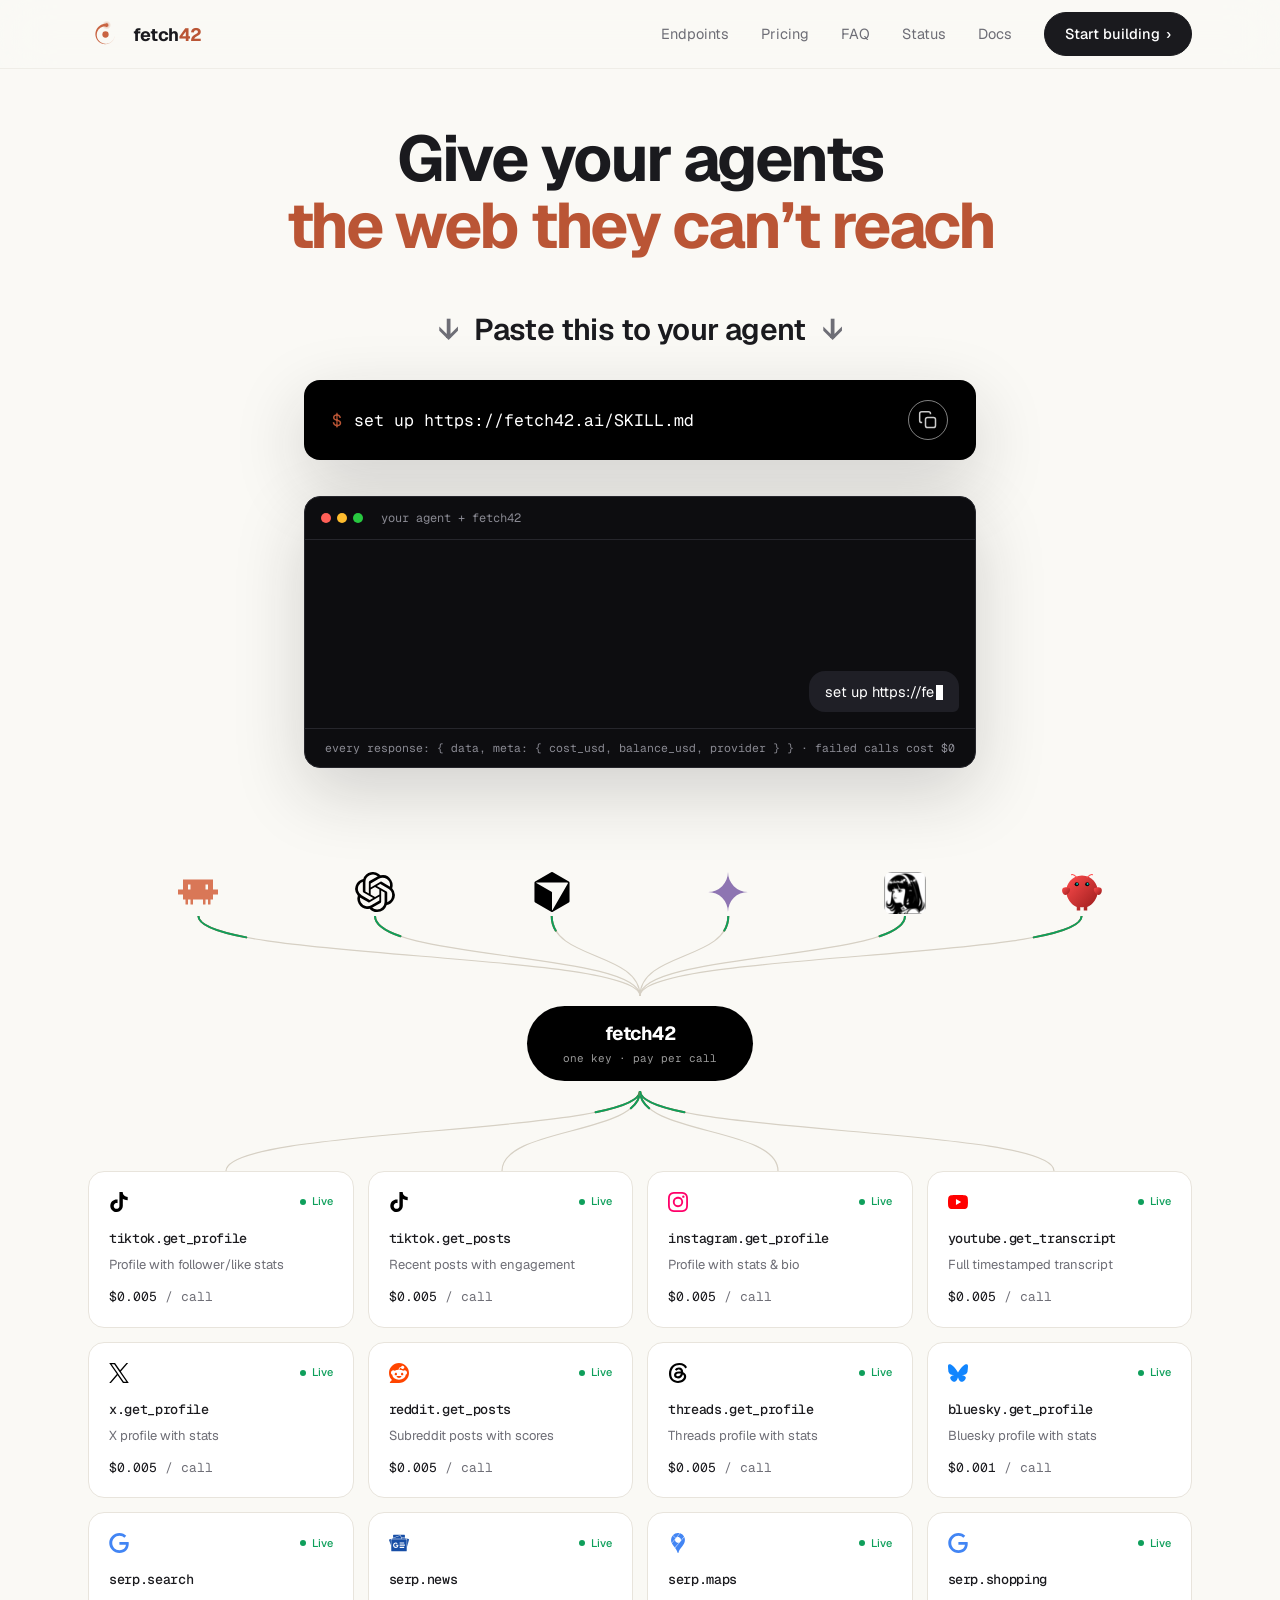
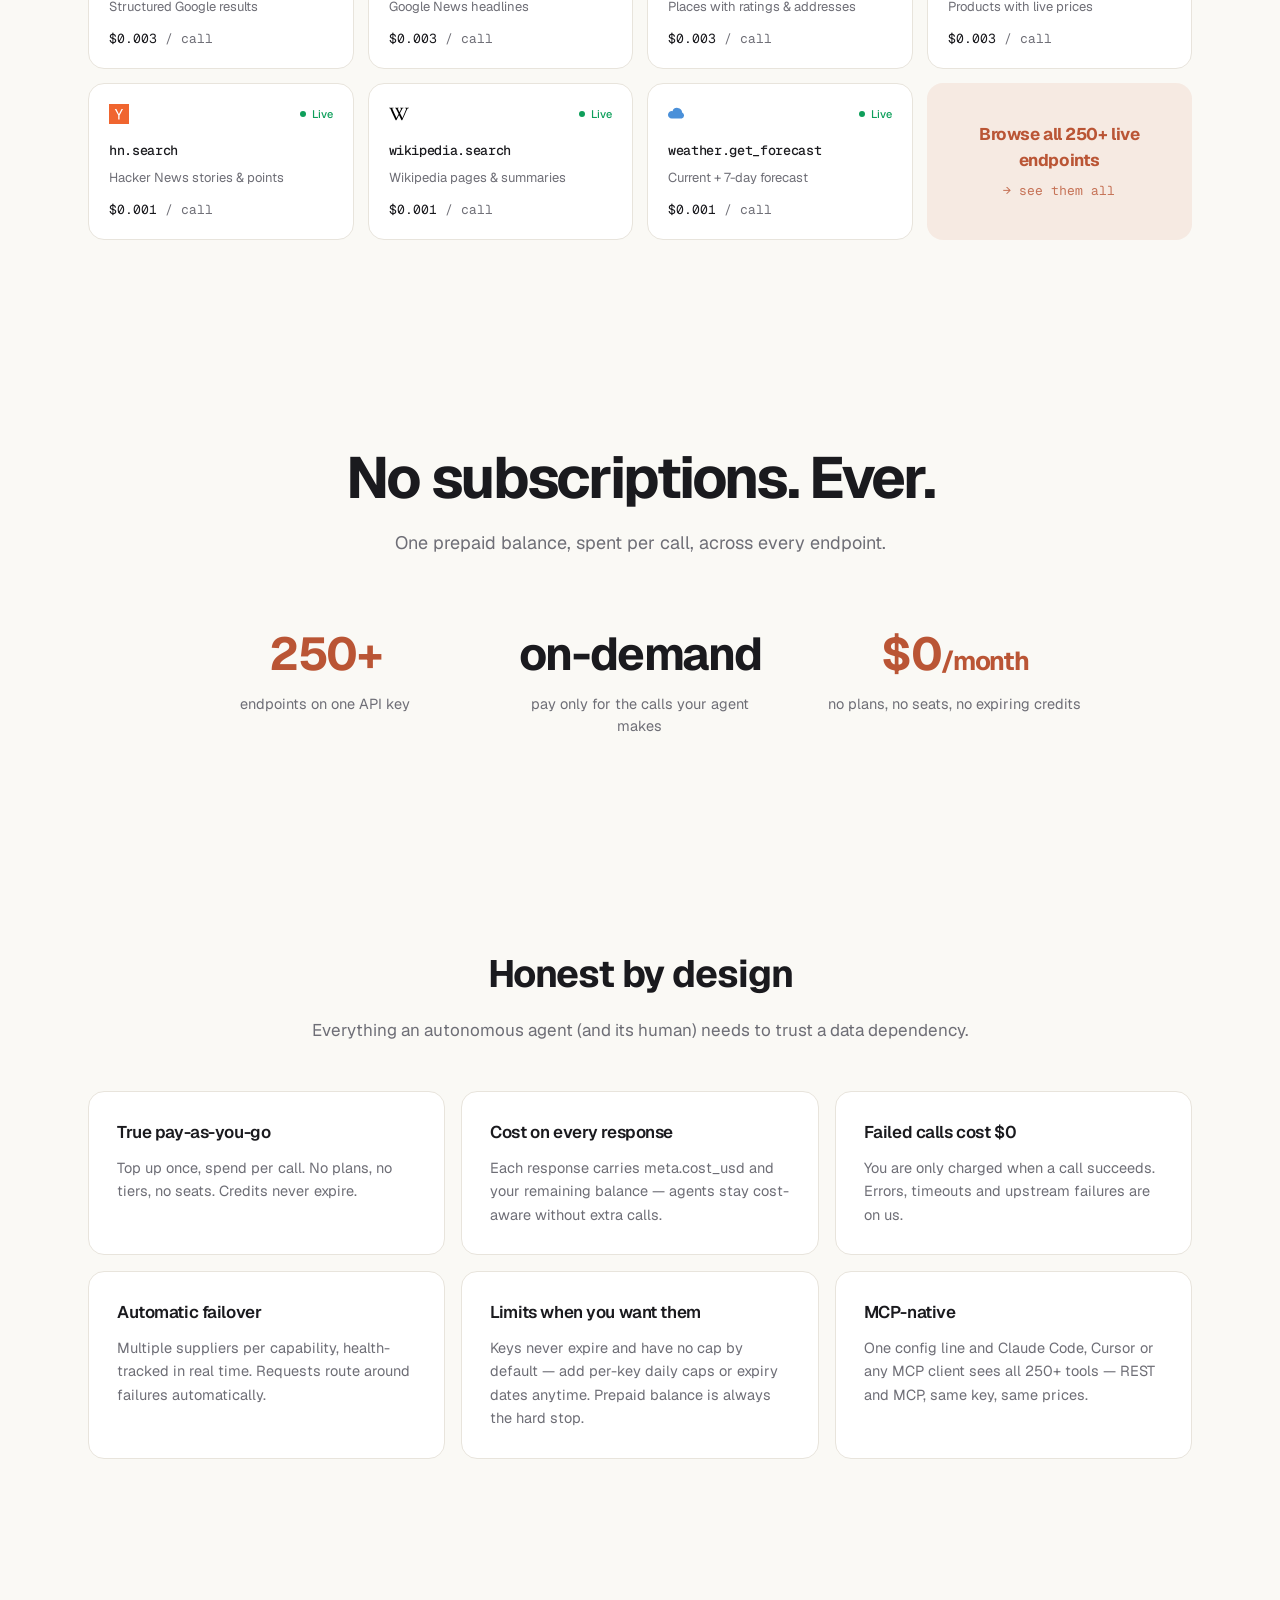
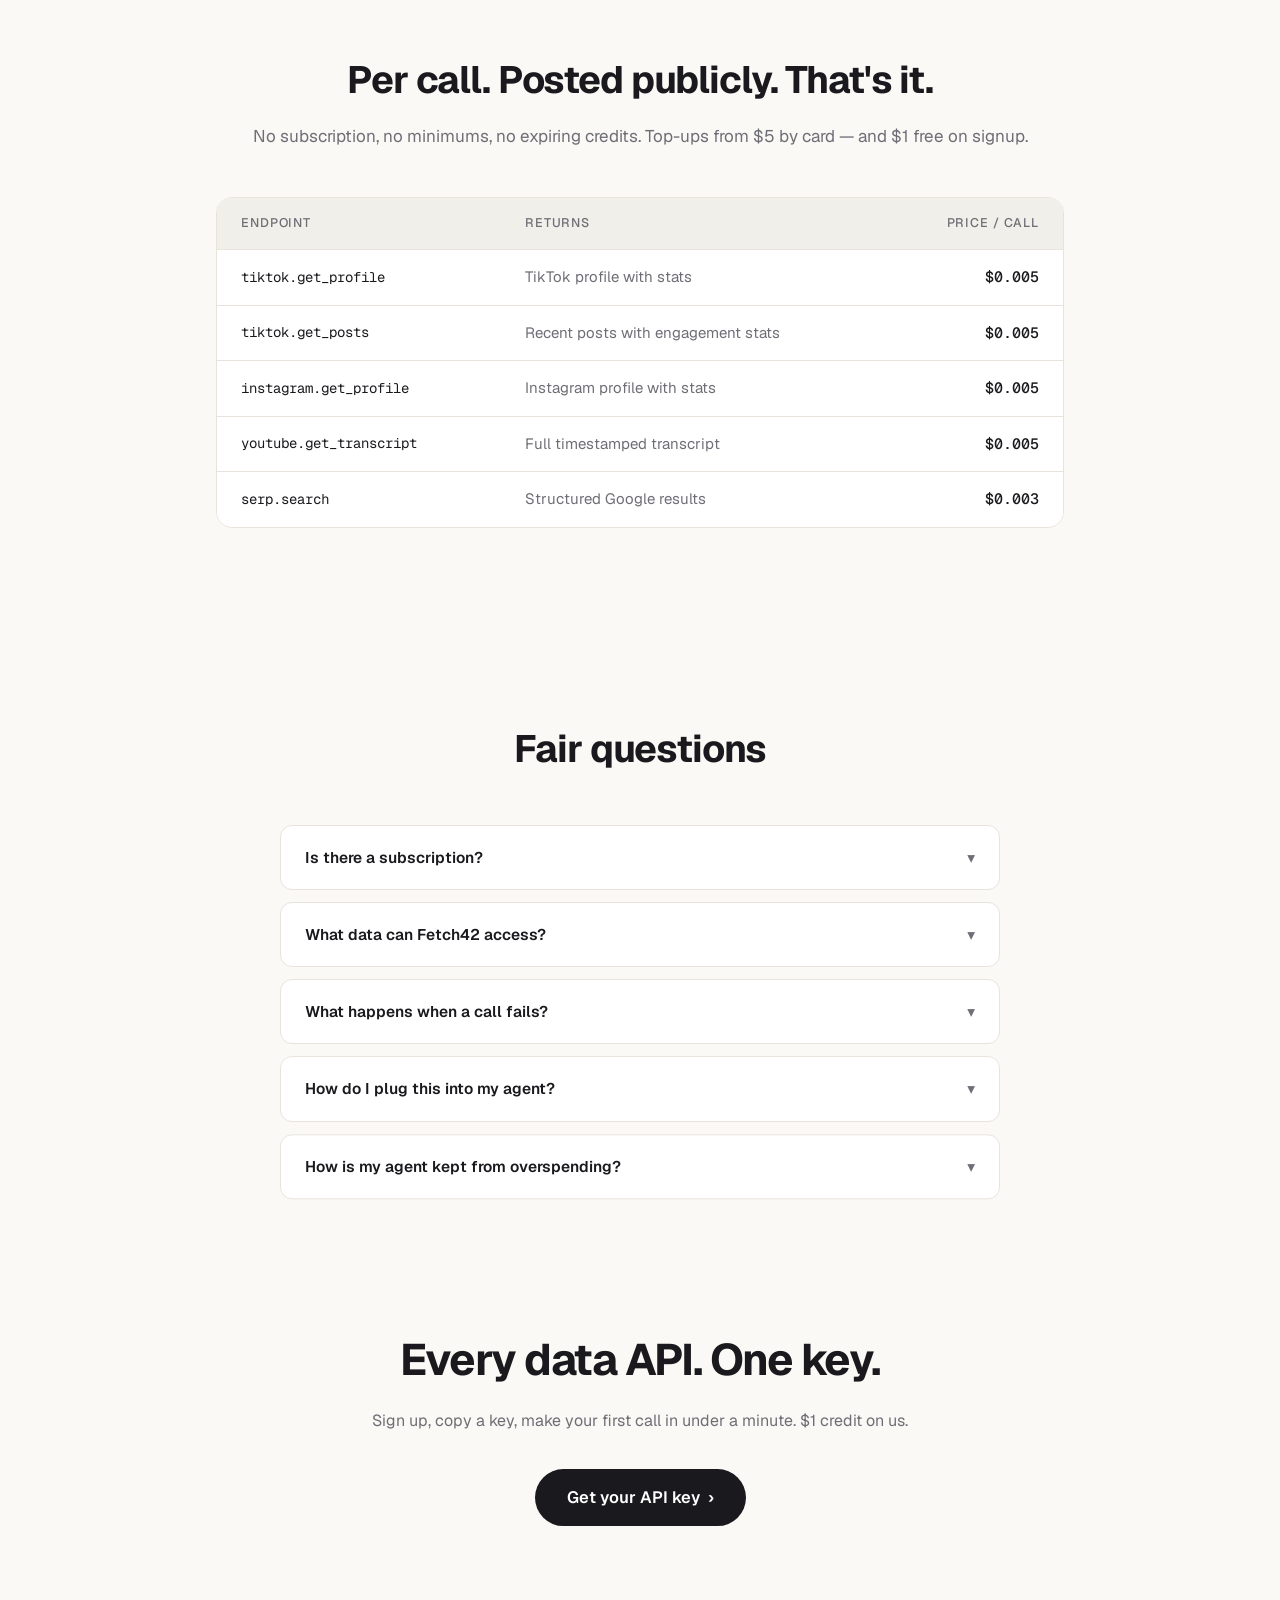
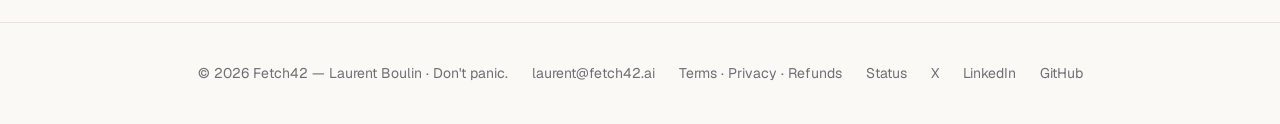
==== commit acc53507: "redeploy merged build: restores per-page OG metadata (PR #40) + round-19 SKILL.md fixes together" ====
--- a/index.html
+++ b/index.html
@@ -1 +1 @@
-<!DOCTYPE html><!--K_cDPJwabMxvYfd_DaGbt--><html lang="en" class="__variable_8adcd2 __variable_46451f"><head><meta charSet="utf-8"/><meta name="viewport" content="width=device-width, initial-scale=1"/><link rel="preload" href="/_next/static/media/0b78ff376f6b9734-s.p.woff2" as="font" crossorigin="" type="font/woff2"/><link rel="preload" href="/_next/static/media/723e11e5093b8e80.p.woff2" as="font" crossorigin="" type="font/woff2"/><link rel="preload" as="image" href="/assets/mark.svg"/><link rel="preload" as="image" href="/agents/hermes.png"/><link rel="preload" as="image" href="/agents/openclaw.svg"/><link rel="stylesheet" href="/_next/static/css/8dac6c1263835c04.css" data-precedence="next"/><link rel="preload" as="script" fetchPriority="low" href="/_next/static/chunks/webpack-0a627bf48e04bdc2.js"/><script src="/_next/static/chunks/f625b344-4dca96ade7eb2f50.js" async=""></script><script src="/_next/static/chunks/635-7951fe9ed20d33b3.js" async=""></script><script src="/_next/static/chunks/main-app-c3907aa0f7684cbb.js" async=""></script><script src="/_next/static/chunks/279-0eb064502296af9c.js" async=""></script><script src="/_next/static/chunks/app/page-c6be29d69efc6117.js" async=""></script><meta name="next-size-adjust" content=""/><title>Fetch42 — Every data API for AI agents. One key.</title><meta name="description" content="Fetch42 is the data layer for AI agents: real-time public web &amp; social data through one API key, one prepaid balance, priced per call."/><link rel="canonical" href="https://fetch42.ai/"/><meta property="og:title" content="Fetch42 — Every data API for AI agents. One key."/><meta property="og:description" content="Real-time public web &amp; social data for AI agents — one prepaid balance, priced per call."/><meta property="og:url" content="https://fetch42.ai/"/><meta property="og:image" content="https://fetch42.ai/assets/og.png"/><meta property="og:type" content="website"/><meta name="twitter:card" content="summary_large_image"/><meta name="twitter:site" content="@fetch42ai"/><meta name="twitter:title" content="Fetch42 — Every data API for AI agents. One key."/><meta name="twitter:description" content="Real-time public web &amp; social data for AI agents — one prepaid balance, priced per call."/><meta name="twitter:image" content="https://fetch42.ai/assets/og.png"/><link rel="icon" href="/favicon.ico"/><link rel="apple-touch-icon" href="/assets/icon-180.png"/><script>try{if(localStorage.getItem("sb-ubdleklnejuayewxbqev-auth-token"))document.documentElement.classList.add("authed")}catch(e){}</script><script src="/_next/static/chunks/polyfills-42372ed130431b0a.js" noModule=""></script></head><body><div hidden=""><!--$--><!--/$--></div><script type="application/ld+json">{"@context":"https://schema.org","@type":"FAQPage","mainEntity":[{"@type":"Question","name":"Is there a subscription?","acceptedAnswer":{"@type":"Answer","text":"No, and there never will be. You top up a balance; calls deduct from it. Credits never expire. When you stop using Fetch42, you stop paying."}},{"@type":"Question","name":"What data can Fetch42 access?","acceptedAnswer":{"@type":"Answer","text":"Publicly available data only — public profiles, public posts, public video transcripts, search results. Structured into one clean schema per capability."}},{"@type":"Question","name":"What happens when a call fails?","acceptedAnswer":{"@type":"Answer","text":"You pay nothing. We first retry through a different upstream source automatically; if everything fails, the call is free and logged. Only successful responses are ever charged."}},{"@type":"Question","name":"How do I plug this into my agent?","acceptedAnswer":{"@type":"Answer","text":"Two ways, both live: REST with your API key — one curl to try it — or the MCP endpoint, where Claude Code, Cursor or any MCP client discovers every Fetch42 tool with one config line. Same key, same prices, exact cost in every response."}},{"@type":"Question","name":"How is my agent kept from overspending?","acceptedAnswer":{"@type":"Answer","text":"Prepaid balance (you can never go negative), optional per-key daily caps and expiry dates, and the exact cost plus remaining balance on every response."}}]}</script><nav class="sticky top-0 z-20 border-b border-line/60 bg-bg/85 backdrop-blur-xl"><div class="mx-auto flex h-[68px] max-w-6xl items-center justify-between px-6"><a href="/" class="flex items-center gap-2.5 text-[18px] font-bold tracking-tight text-fg"><img src="/assets/mark.svg" alt="" class="h-[35px] w-[35px]"/><span>fetch<span class="text-brand2">42</span></span></a><div class="flex items-center gap-8 text-[14.5px]"><a href="/endpoints/" class="hidden text-mut hover:text-fg sm:block">Endpoints</a><a href="#pricing" class="hidden text-mut hover:text-fg sm:block">Pricing</a><a href="#faq" class="hidden text-mut hover:text-fg sm:block">FAQ</a><a href="/status/" class="hidden text-mut hover:text-fg sm:block">Status</a><a href="/docs/" class="hidden text-mut hover:text-fg sm:block">Docs</a><a href="/dashboard/" class="nav-cta-anon group flex h-[44px] items-center gap-1.5 rounded-full border border-fg bg-fg px-5 text-[14.5px] font-medium text-white hover:border-black hover:bg-black">Start building<span class="transition-transform group-hover:translate-x-0.5">›</span></a><a href="/dashboard/" class="nav-cta-authed group flex h-[44px] items-center gap-1.5 rounded-full border border-line2 px-5 text-[14.5px] font-medium text-fg hover:border-mut">Dashboard<span class="transition-transform group-hover:translate-x-0.5">›</span></a></div></div></nav><header class="mx-auto max-w-5xl px-6 pt-10 text-center sm:pt-14"><h1 class="mx-auto text-[46px] font-bold leading-[1.05] tracking-[-0.04em] sm:text-[64px]">Give your agents<br/><span class="text-brand2">the web they can’t reach</span></h1><div class="mx-auto mt-12 max-w-2xl"><p class="text-[26px] font-semibold tracking-[-0.02em] text-fg sm:text-[30px]"><span class="mr-4 text-mut" aria-hidden="true">↓</span>Paste this to your agent<span class="ml-4 text-mut" aria-hidden="true">↓</span></p><button class="group mt-7 flex w-full items-center justify-between gap-4 rounded-2xl bg-black px-7 py-5 text-left shadow-[0_24px_70px_rgba(26,26,30,0.18)]"><span class="overflow-x-auto whitespace-nowrap font-mono text-[16.5px] text-white"><span class="mr-3 text-brand2">$</span><span>_</span></span><span class="relative flex-none p-2.5 text-white/80 transition-colors group-hover:text-white"><span class="copy-ring absolute inset-0 rounded-full border border-white/50" aria-hidden="true"></span><svg viewBox="0 0 24 24" fill="none" stroke="currentColor" stroke-width="1.8" class="h-[20px] w-[20px]"><rect x="9" y="9" width="12" height="12" rx="2.5"></rect><path d="M5 15H4.5A2.5 2.5 0 0 1 2 12.5v-8A2.5 2.5 0 0 1 4.5 2h8A2.5 2.5 0 0 1 15 4.5V5"></path></svg></span></button></div></header><div class="demo-glow px-6 pb-10 pt-9"><div class="mx-auto max-w-2xl rounded-2xl border border-[#26262c] bg-[#0d0d10] shadow-[0_24px_70px_rgba(26,26,30,0.18)]"><div class="flex items-center gap-1.5 border-b border-[#26262c] px-4 py-3"><span class="h-[10px] w-[10px] rounded-full bg-[#ff5f57]"></span><span class="h-[10px] w-[10px] rounded-full bg-[#febc2e]"></span><span class="h-[10px] w-[10px] rounded-full bg-[#28c840]"></span><span class="ml-3 font-mono text-[12px] text-[#8a8a93]">your agent + fetch42</span></div><div class="flex h-[210px] flex-col justify-end gap-2.5 overflow-hidden p-4 text-left sm:h-[188px]"></div><div class="border-t border-[#26262c] px-5 py-2.5 text-left font-mono text-[11.5px] text-[#8a8a93]">every response: <!-- -->{ data, meta: { cost_usd, balance_usd, provider } }<!-- --> · failed calls cost $0</div></div></div><section id="capabilities" class="mx-auto max-w-6xl px-6 pb-24 pt-16 text-center"><div class="select-none"><div class="relative mx-auto h-[44px]"><div title="Claude Code" class="absolute top-0 flex -translate-x-1/2 items-center" style="left:10%"><svg viewBox="0 0 24 24" class="h-[40px] w-[40px]" style="fill:#D97757" aria-hidden="true"><path d="M21 10.5h3v3h-3v3h-1.5v3H18v-3h-1.5v3H15v-3H9v3H7.5v-3H6v3H4.5v-3H3v-3H0v-3h3v-6h18Zm-15 0h1.5v-3H6Zm10.5 0H18v-3h-1.5z"></path></svg></div><div title="ChatGPT" class="absolute top-0 flex -translate-x-1/2 items-center" style="left:26%"><svg viewBox="0 0 24 24" class="h-[40px] w-[40px]" style="fill:#000000" aria-hidden="true"><path d="M22.2819 9.8211a5.9847 5.9847 0 0 0-.5157-4.9108 6.0462 6.0462 0 0 0-6.5098-2.9A6.0651 6.0651 0 0 0 4.9807 4.1818a5.9847 5.9847 0 0 0-3.9977 2.9 6.0462 6.0462 0 0 0 .7427 7.0966 5.98 5.98 0 0 0 .511 4.9107 6.051 6.051 0 0 0 6.5146 2.9001A5.9847 5.9847 0 0 0 13.2599 24a6.0557 6.0557 0 0 0 5.7718-4.2058 5.9894 5.9894 0 0 0 3.9977-2.9001 6.0557 6.0557 0 0 0-.7475-7.0729zm-9.022 12.6081a4.4755 4.4755 0 0 1-2.8764-1.0408l.1419-.0804 4.7783-2.7582a.7948.7948 0 0 0 .3927-.6813v-6.7369l2.02 1.1686a.071.071 0 0 1 .038.052v5.5826a4.504 4.504 0 0 1-4.4945 4.4944zm-9.6607-4.1254a4.4708 4.4708 0 0 1-.5346-3.0137l.142.0852 4.783 2.7582a.7712.7712 0 0 0 .7806 0l5.8428-3.3685v2.3324a.0804.0804 0 0 1-.0332.0615L9.74 19.9502a4.4992 4.4992 0 0 1-6.1408-1.6464zM2.3408 7.8956a4.485 4.485 0 0 1 2.3655-1.9728V11.6a.7664.7664 0 0 0 .3879.6765l5.8144 3.3543-2.0201 1.1685a.0757.0757 0 0 1-.071 0l-4.8303-2.7865A4.504 4.504 0 0 1 2.3408 7.872zm16.5963 3.8558L13.1038 8.364 15.1192 7.2a.0757.0757 0 0 1 .071 0l4.8303 2.7913a4.4944 4.4944 0 0 1-.6765 8.1042v-5.6772a.79.79 0 0 0-.407-.667zm2.0107-3.0231l-.142-.0852-4.7735-2.7818a.7759.7759 0 0 0-.7854 0L9.409 9.2297V6.8974a.0662.0662 0 0 1 .0284-.0615l4.8303-2.7866a4.4992 4.4992 0 0 1 6.6802 4.66zM8.3065 12.863l-2.02-1.1638a.0804.0804 0 0 1-.038-.0567V6.0742a4.4992 4.4992 0 0 1 7.3757-3.4537l-.142.0805L8.704 5.459a.7948.7948 0 0 0-.3927.6813zm1.0976-2.3654l2.602-1.4998 2.6069 1.4998v2.9994l-2.5974 1.4997-2.6067-1.4997Z"></path></svg></div><div title="Cursor" class="absolute top-0 flex -translate-x-1/2 items-center" style="left:42%"><svg viewBox="0 0 24 24" class="h-[40px] w-[40px]" style="fill:#000000" aria-hidden="true"><path d="M11.503.131 1.891 5.678a.84.84 0 0 0-.42.726v11.188c0 .3.162.575.42.724l9.609 5.55a1 1 0 0 0 .998 0l9.61-5.55a.84.84 0 0 0 .42-.724V6.404a.84.84 0 0 0-.42-.726L12.497.131a1.01 1.01 0 0 0-.996 0M2.657 6.338h18.55c.263 0 .43.287.297.515L12.23 22.918c-.062.107-.229.064-.229-.06V12.335a.59.59 0 0 0-.295-.51l-9.11-5.257c-.109-.063-.064-.23.061-.23"></path></svg></div><div title="Gemini CLI" class="absolute top-0 flex -translate-x-1/2 items-center" style="left:58%"><svg viewBox="0 0 24 24" class="h-[40px] w-[40px]" style="fill:#8E75B2" aria-hidden="true"><path d="M11.04 19.32Q12 21.51 12 24q0-2.49.93-4.68.96-2.19 2.58-3.81t3.81-2.55Q21.51 12 24 12q-2.49 0-4.68-.93a12.3 12.3 0 0 1-3.81-2.58 12.3 12.3 0 0 1-2.58-3.81Q12 2.49 12 0q0 2.49-.96 4.68-.93 2.19-2.55 3.81a12.3 12.3 0 0 1-3.81 2.58Q2.49 12 0 12q2.49 0 4.68.96 2.19.93 3.81 2.55t2.55 3.81"></path></svg></div><div title="Hermes" class="absolute top-0 flex -translate-x-1/2 items-center" style="left:74%"><img src="/agents/hermes.png" alt="Hermes" class="h-[42px] w-[42px] rounded-[8px]"/></div><div title="Clawbot" class="absolute top-0 flex -translate-x-1/2 items-center" style="left:90%"><img src="/agents/openclaw.svg" alt="Clawbot" class="h-[42px] w-[42px] rounded-[8px]"/></div></div><svg viewBox="0 0 1104 80" preserveAspectRatio="none" class="h-[80px] w-full" aria-hidden="true"><g><path d="M 110.4 0 C 110.4 44, 552 36, 552 80" fill="none" stroke="var(--color-line2)" stroke-width="1.2"></path><path d="M 110.4 0 C 110.4 44, 552 36, 552 80" fill="none" stroke="var(--color-brand)" stroke-width="2" pathLength="100" class="flow-a"></path><path d="M 110.4 0 C 110.4 44, 552 36, 552 80" fill="none" stroke="var(--color-mint)" stroke-width="2" pathLength="100" class="flow-d"></path></g><g><path d="M 287.0 0 C 287.0 44, 552 36, 552 80" fill="none" stroke="var(--color-line2)" stroke-width="1.2"></path><path d="M 287.0 0 C 287.0 44, 552 36, 552 80" fill="none" stroke="var(--color-brand)" stroke-width="2" pathLength="100" class="flow-a"></path><path d="M 287.0 0 C 287.0 44, 552 36, 552 80" fill="none" stroke="var(--color-mint)" stroke-width="2" pathLength="100" class="flow-d"></path></g><g><path d="M 463.7 0 C 463.7 44, 552 36, 552 80" fill="none" stroke="var(--color-line2)" stroke-width="1.2"></path><path d="M 463.7 0 C 463.7 44, 552 36, 552 80" fill="none" stroke="var(--color-brand)" stroke-width="2" pathLength="100" class="flow-a"></path><path d="M 463.7 0 C 463.7 44, 552 36, 552 80" fill="none" stroke="var(--color-mint)" stroke-width="2" pathLength="100" class="flow-d"></path></g><g><path d="M 640.3 0 C 640.3 44, 552 36, 552 80" fill="none" stroke="var(--color-line2)" stroke-width="1.2"></path><path d="M 640.3 0 C 640.3 44, 552 36, 552 80" fill="none" stroke="var(--color-brand)" stroke-width="2" pathLength="100" class="flow-a"></path><path d="M 640.3 0 C 640.3 44, 552 36, 552 80" fill="none" stroke="var(--color-mint)" stroke-width="2" pathLength="100" class="flow-d"></path></g><g><path d="M 817.0 0 C 817.0 44, 552 36, 552 80" fill="none" stroke="var(--color-line2)" stroke-width="1.2"></path><path d="M 817.0 0 C 817.0 44, 552 36, 552 80" fill="none" stroke="var(--color-brand)" stroke-width="2" pathLength="100" class="flow-a"></path><path d="M 817.0 0 C 817.0 44, 552 36, 552 80" fill="none" stroke="var(--color-mint)" stroke-width="2" pathLength="100" class="flow-d"></path></g><g><path d="M 993.6 0 C 993.6 44, 552 36, 552 80" fill="none" stroke="var(--color-line2)" stroke-width="1.2"></path><path d="M 993.6 0 C 993.6 44, 552 36, 552 80" fill="none" stroke="var(--color-brand)" stroke-width="2" pathLength="100" class="flow-a"></path><path d="M 993.6 0 C 993.6 44, 552 36, 552 80" fill="none" stroke="var(--color-mint)" stroke-width="2" pathLength="100" class="flow-d"></path></g></svg><div class="relative z-10 mx-auto mt-2.5 flex w-fit flex-col items-center rounded-full bg-black px-9 py-3.5"><span class="text-[19px] font-bold tracking-tight text-white">fetch42</span><span class="mt-0.5 font-mono text-[11px] text-white/60">one key · pay per call</span></div><svg viewBox="0 0 1104 80" preserveAspectRatio="none" class="mt-2.5 hidden h-[80px] w-full lg:block" aria-hidden="true"><g><path d="M 552 0 C 552 44, 138.0 36, 138.0 80" fill="none" stroke="var(--color-line2)" stroke-width="1.2"></path><path d="M 552 0 C 552 44, 138.0 36, 138.0 80" fill="none" stroke="var(--color-brand)" stroke-width="2" pathLength="100" class="flow-b"></path><path d="M 552 0 C 552 44, 138.0 36, 138.0 80" fill="none" stroke="var(--color-mint)" stroke-width="2" pathLength="100" class="flow-c"></path></g><g><path d="M 552 0 C 552 44, 414.0 36, 414.0 80" fill="none" stroke="var(--color-line2)" stroke-width="1.2"></path><path d="M 552 0 C 552 44, 414.0 36, 414.0 80" fill="none" stroke="var(--color-brand)" stroke-width="2" pathLength="100" class="flow-b"></path><path d="M 552 0 C 552 44, 414.0 36, 414.0 80" fill="none" stroke="var(--color-mint)" stroke-width="2" pathLength="100" class="flow-c"></path></g><g><path d="M 552 0 C 552 44, 690.0 36, 690.0 80" fill="none" stroke="var(--color-line2)" stroke-width="1.2"></path><path d="M 552 0 C 552 44, 690.0 36, 690.0 80" fill="none" stroke="var(--color-brand)" stroke-width="2" pathLength="100" class="flow-b"></path><path d="M 552 0 C 552 44, 690.0 36, 690.0 80" fill="none" stroke="var(--color-mint)" stroke-width="2" pathLength="100" class="flow-c"></path></g><g><path d="M 552 0 C 552 44, 966.0 36, 966.0 80" fill="none" stroke="var(--color-line2)" stroke-width="1.2"></path><path d="M 552 0 C 552 44, 966.0 36, 966.0 80" fill="none" stroke="var(--color-brand)" stroke-width="2" pathLength="100" class="flow-b"></path><path d="M 552 0 C 552 44, 966.0 36, 966.0 80" fill="none" stroke="var(--color-mint)" stroke-width="2" pathLength="100" class="flow-c"></path></g></svg><div class="h-8 lg:hidden"></div></div><div class="grid gap-3.5 sm:grid-cols-2 lg:grid-cols-4"><div class="flex flex-col rounded-2xl border border-line bg-bg2 p-5 text-left transition-colors hover:border-line2"><div class="mb-4 flex items-center justify-between"><svg viewBox="0 0 24 24" class="h-5 w-5" style="fill:#000000" aria-hidden="true"><path d="M12.525.02c1.31-.02 2.61-.01 3.91-.02.08 1.53.63 3.09 1.75 4.17 1.12 1.11 2.7 1.62 4.24 1.79v4.03c-1.44-.05-2.89-.35-4.2-.97-.57-.26-1.1-.59-1.62-.93-.01 2.92.01 5.84-.02 8.75-.08 1.4-.54 2.79-1.35 3.94-1.31 1.92-3.58 3.17-5.91 3.21-1.43.08-2.86-.31-4.08-1.03-2.02-1.19-3.44-3.37-3.65-5.71-.02-.5-.03-1-.01-1.49.18-1.9 1.12-3.72 2.58-4.96 1.66-1.44 3.98-2.13 6.15-1.72.02 1.48-.04 2.96-.04 4.44-.99-.32-2.15-.23-3.02.37-.63.41-1.11 1.04-1.36 1.75-.21.51-.15 1.07-.14 1.61.24 1.64 1.82 3.02 3.5 2.87 1.12-.01 2.19-.66 2.77-1.61.19-.33.4-.67.41-1.06.1-1.79.06-3.57.07-5.36.01-4.03-.01-8.05.02-12.07z"></path></svg><span class="flex items-center gap-1.5 text-[11px] font-medium text-mint"><span class="h-1.5 w-1.5 rounded-full bg-mint"></span> Live</span></div><p class="font-mono text-[13.5px] font-medium tracking-tight text-fg">tiktok.get_profile</p><p class="mt-1.5 flex-1 text-[13px] leading-relaxed text-mut">Profile with follower/like stats</p><p class="mt-3 font-mono text-[13px] text-mut"><span class="text-fg">$0.005</span> / call</p></div><div class="flex flex-col rounded-2xl border border-line bg-bg2 p-5 text-left transition-colors hover:border-line2"><div class="mb-4 flex items-center justify-between"><svg viewBox="0 0 24 24" class="h-5 w-5" style="fill:#000000" aria-hidden="true"><path d="M12.525.02c1.31-.02 2.61-.01 3.91-.02.08 1.53.63 3.09 1.75 4.17 1.12 1.11 2.7 1.62 4.24 1.79v4.03c-1.44-.05-2.89-.35-4.2-.97-.57-.26-1.1-.59-1.62-.93-.01 2.92.01 5.84-.02 8.75-.08 1.4-.54 2.79-1.35 3.94-1.31 1.92-3.58 3.17-5.91 3.21-1.43.08-2.86-.31-4.08-1.03-2.02-1.19-3.44-3.37-3.65-5.71-.02-.5-.03-1-.01-1.49.18-1.9 1.12-3.72 2.58-4.96 1.66-1.44 3.98-2.13 6.15-1.72.02 1.48-.04 2.96-.04 4.44-.99-.32-2.15-.23-3.02.37-.63.41-1.11 1.04-1.36 1.75-.21.51-.15 1.07-.14 1.61.24 1.64 1.82 3.02 3.5 2.87 1.12-.01 2.19-.66 2.77-1.61.19-.33.4-.67.41-1.06.1-1.79.06-3.57.07-5.36.01-4.03-.01-8.05.02-12.07z"></path></svg><span class="flex items-center gap-1.5 text-[11px] font-medium text-mint"><span class="h-1.5 w-1.5 rounded-full bg-mint"></span> Live</span></div><p class="font-mono text-[13.5px] font-medium tracking-tight text-fg">tiktok.get_posts</p><p class="mt-1.5 flex-1 text-[13px] leading-relaxed text-mut">Recent posts with engagement</p><p class="mt-3 font-mono text-[13px] text-mut"><span class="text-fg">$0.005</span> / call</p></div><div class="flex flex-col rounded-2xl border border-line bg-bg2 p-5 text-left transition-colors hover:border-line2"><div class="mb-4 flex items-center justify-between"><svg viewBox="0 0 24 24" class="h-5 w-5" style="fill:#FF0069" aria-hidden="true"><path d="M7.0301.084c-1.2768.0602-2.1487.264-2.911.5634-.7888.3075-1.4575.72-2.1228 1.3877-.6652.6677-1.075 1.3368-1.3802 2.127-.2954.7638-.4956 1.6365-.552 2.914-.0564 1.2775-.0689 1.6882-.0626 4.947.0062 3.2586.0206 3.6671.0825 4.9473.061 1.2765.264 2.1482.5635 2.9107.308.7889.72 1.4573 1.388 2.1228.6679.6655 1.3365 1.0743 2.1285 1.38.7632.295 1.6361.4961 2.9134.552 1.2773.056 1.6884.069 4.9462.0627 3.2578-.0062 3.668-.0207 4.9478-.0814 1.28-.0607 2.147-.2652 2.9098-.5633.7889-.3086 1.4578-.72 2.1228-1.3881.665-.6682 1.0745-1.3378 1.3795-2.1284.2957-.7632.4966-1.636.552-2.9124.056-1.2809.0692-1.6898.063-4.948-.0063-3.2583-.021-3.6668-.0817-4.9465-.0607-1.2797-.264-2.1487-.5633-2.9117-.3084-.7889-.72-1.4568-1.3876-2.1228C21.2982 1.33 20.628.9208 19.8378.6165 19.074.321 18.2017.1197 16.9244.0645 15.6471.0093 15.236-.005 11.977.0014 8.718.0076 8.31.0215 7.0301.0839m.1402 21.6932c-1.17-.0509-1.8053-.2453-2.2287-.408-.5606-.216-.96-.4771-1.3819-.895-.422-.4178-.6811-.8186-.9-1.378-.1644-.4234-.3624-1.058-.4171-2.228-.0595-1.2645-.072-1.6442-.079-4.848-.007-3.2037.0053-3.583.0607-4.848.05-1.169.2456-1.805.408-2.2282.216-.5613.4762-.96.895-1.3816.4188-.4217.8184-.6814 1.3783-.9003.423-.1651 1.0575-.3614 2.227-.4171 1.2655-.06 1.6447-.072 4.848-.079 3.2033-.007 3.5835.005 4.8495.0608 1.169.0508 1.8053.2445 2.228.408.5608.216.96.4754 1.3816.895.4217.4194.6816.8176.9005 1.3787.1653.4217.3617 1.056.4169 2.2263.0602 1.2655.0739 1.645.0796 4.848.0058 3.203-.0055 3.5834-.061 4.848-.051 1.17-.245 1.8055-.408 2.2294-.216.5604-.4763.96-.8954 1.3814-.419.4215-.8181.6811-1.3783.9-.4224.1649-1.0577.3617-2.2262.4174-1.2656.0595-1.6448.072-4.8493.079-3.2045.007-3.5825-.006-4.848-.0608M16.953 5.5864A1.44 1.44 0 1 0 18.39 4.144a1.44 1.44 0 0 0-1.437 1.4424M5.8385 12.012c.0067 3.4032 2.7706 6.1557 6.173 6.1493 3.4026-.0065 6.157-2.7701 6.1506-6.1733-.0065-3.4032-2.771-6.1565-6.174-6.1498-3.403.0067-6.156 2.771-6.1496 6.1738M8 12.0077a4 4 0 1 1 4.008 3.9921A3.9996 3.9996 0 0 1 8 12.0077"></path></svg><span class="flex items-center gap-1.5 text-[11px] font-medium text-mint"><span class="h-1.5 w-1.5 rounded-full bg-mint"></span> Live</span></div><p class="font-mono text-[13.5px] font-medium tracking-tight text-fg">instagram.get_profile</p><p class="mt-1.5 flex-1 text-[13px] leading-relaxed text-mut">Profile with stats &amp; bio</p><p class="mt-3 font-mono text-[13px] text-mut"><span class="text-fg">$0.005</span> / call</p></div><div class="flex flex-col rounded-2xl border border-line bg-bg2 p-5 text-left transition-colors hover:border-line2"><div class="mb-4 flex items-center justify-between"><svg viewBox="0 0 24 24" class="h-5 w-5" style="fill:#FF0000" aria-hidden="true"><path d="M23.498 6.186a3.016 3.016 0 0 0-2.122-2.136C19.505 3.545 12 3.545 12 3.545s-7.505 0-9.377.505A3.017 3.017 0 0 0 .502 6.186C0 8.07 0 12 0 12s0 3.93.502 5.814a3.016 3.016 0 0 0 2.122 2.136c1.871.505 9.376.505 9.376.505s7.505 0 9.377-.505a3.015 3.015 0 0 0 2.122-2.136C24 15.93 24 12 24 12s0-3.93-.502-5.814zM9.545 15.568V8.432L15.818 12l-6.273 3.568z"></path></svg><span class="flex items-center gap-1.5 text-[11px] font-medium text-mint"><span class="h-1.5 w-1.5 rounded-full bg-mint"></span> Live</span></div><p class="font-mono text-[13.5px] font-medium tracking-tight text-fg">youtube.get_transcript</p><p class="mt-1.5 flex-1 text-[13px] leading-relaxed text-mut">Full timestamped transcript</p><p class="mt-3 font-mono text-[13px] text-mut"><span class="text-fg">$0.005</span> / call</p></div><div class="flex flex-col rounded-2xl border border-line bg-bg2 p-5 text-left transition-colors hover:border-line2"><div class="mb-4 flex items-center justify-between"><svg viewBox="0 0 24 24" class="h-5 w-5" style="fill:#000000" aria-hidden="true"><path d="M14.234 10.162 22.977 0h-2.072l-7.591 8.824L7.251 0H.258l9.168 13.343L.258 24H2.33l8.016-9.318L16.749 24h6.993zm-2.837 3.299-.929-1.329L3.076 1.56h3.182l5.965 8.532.929 1.329 7.754 11.09h-3.182z"></path></svg><span class="flex items-center gap-1.5 text-[11px] font-medium text-mint"><span class="h-1.5 w-1.5 rounded-full bg-mint"></span> Live</span></div><p class="font-mono text-[13.5px] font-medium tracking-tight text-fg">x.get_profile</p><p class="mt-1.5 flex-1 text-[13px] leading-relaxed text-mut">X profile with stats</p><p class="mt-3 font-mono text-[13px] text-mut"><span class="text-fg">$0.005</span> / call</p></div><div class="flex flex-col rounded-2xl border border-line bg-bg2 p-5 text-left transition-colors hover:border-line2"><div class="mb-4 flex items-center justify-between"><svg viewBox="0 0 24 24" class="h-5 w-5" style="fill:#FF4500" aria-hidden="true"><path d="M12 0C5.373 0 0 5.373 0 12c0 3.314 1.343 6.314 3.515 8.485l-2.286 2.286C.775 23.225 1.097 24 1.738 24H12c6.627 0 12-5.373 12-12S18.627 0 12 0Zm4.388 3.199c1.104 0 1.999.895 1.999 1.999 0 1.105-.895 2-1.999 2-.946 0-1.739-.657-1.947-1.539v.002c-1.147.162-2.032 1.15-2.032 2.341v.007c1.776.067 3.4.567 4.686 1.363.473-.363 1.064-.58 1.707-.58 1.547 0 2.802 1.254 2.802 2.802 0 1.117-.655 2.081-1.601 2.531-.088 3.256-3.637 5.876-7.997 5.876-4.361 0-7.905-2.617-7.998-5.87-.954-.447-1.614-1.415-1.614-2.538 0-1.548 1.255-2.802 2.803-2.802.645 0 1.239.218 1.712.585 1.275-.79 2.881-1.291 4.64-1.365v-.01c0-1.663 1.263-3.034 2.88-3.207.188-.911.993-1.595 1.959-1.595Zm-8.085 8.376c-.784 0-1.459.78-1.506 1.797-.047 1.016.64 1.429 1.426 1.429.786 0 1.371-.369 1.418-1.385.047-1.017-.553-1.841-1.338-1.841Zm7.406 0c-.786 0-1.385.824-1.338 1.841.047 1.017.634 1.385 1.418 1.385.785 0 1.473-.413 1.426-1.429-.046-1.017-.721-1.797-1.506-1.797Zm-3.703 4.013c-.974 0-1.907.048-2.77.135-.147.015-.241.168-.183.305.483 1.154 1.622 1.964 2.953 1.964 1.33 0 2.47-.81 2.953-1.964.057-.137-.037-.29-.184-.305-.863-.087-1.795-.135-2.769-.135Z"></path></svg><span class="flex items-center gap-1.5 text-[11px] font-medium text-mint"><span class="h-1.5 w-1.5 rounded-full bg-mint"></span> Live</span></div><p class="font-mono text-[13.5px] font-medium tracking-tight text-fg">reddit.get_posts</p><p class="mt-1.5 flex-1 text-[13px] leading-relaxed text-mut">Subreddit posts with scores</p><p class="mt-3 font-mono text-[13px] text-mut"><span class="text-fg">$0.005</span> / call</p></div><div class="flex flex-col rounded-2xl border border-line bg-bg2 p-5 text-left transition-colors hover:border-line2"><div class="mb-4 flex items-center justify-between"><svg viewBox="0 0 24 24" class="h-5 w-5" style="fill:#000000" aria-hidden="true"><path d="M18.263 11.097c-.03-3.486-1.92-5.586-5.111-5.586-2.13 0-3.922.963-4.863 2.499l2.062 1.438c.535-.843 1.272-1.543 2.628-1.543 1.528 0 2.318.85 2.544 2.431a15 15 0 0 0-2.236-.173c-4.125 0-6.068 1.867-6.068 4.336s1.943 3.99 4.804 3.99c3.139 0 5.013-2.115 5.781-4.735.798.361 1.348 1.204 1.348 2.47 0 3.387-3.907 5.232-7.22 5.232-4.885 0-8.077-3.207-8.077-8.424 0-6.392 4.223-10.487 9.9-10.487 3.808 0 5.69 1.671 6.97 3.914l2.108-1.475C21.44 2.078 18.331 0 13.663 0 6.227 0 1.168 5.277 1.168 12.934c0 7 4.953 11.066 10.856 11.066 4.878 0 9.809-2.846 9.809-7.716 0-2.545-1.46-4.231-3.569-5.187m-6.33 4.855c-1.077 0-2.026-.512-2.026-1.453 0-1.483 1.822-1.934 3.606-1.934.678 0 1.34.045 1.927.173-.422 1.927-1.671 3.215-3.508 3.214Z"></path></svg><span class="flex items-center gap-1.5 text-[11px] font-medium text-mint"><span class="h-1.5 w-1.5 rounded-full bg-mint"></span> Live</span></div><p class="font-mono text-[13.5px] font-medium tracking-tight text-fg">threads.get_profile</p><p class="mt-1.5 flex-1 text-[13px] leading-relaxed text-mut">Threads profile with stats</p><p class="mt-3 font-mono text-[13px] text-mut"><span class="text-fg">$0.005</span> / call</p></div><div class="flex flex-col rounded-2xl border border-line bg-bg2 p-5 text-left transition-colors hover:border-line2"><div class="mb-4 flex items-center justify-between"><svg viewBox="0 0 24 24" class="h-5 w-5" style="fill:#1185FE" aria-hidden="true"><path d="M5.202 2.857C7.954 4.922 10.913 9.11 12 11.358c1.087-2.247 4.046-6.436 6.798-8.501C20.783 1.366 24 .213 24 3.883c0 .732-.42 6.156-.667 7.037-.856 3.061-3.978 3.842-6.755 3.37 4.854.826 6.089 3.562 3.422 6.299-5.065 5.196-7.28-1.304-7.847-2.97-.104-.305-.152-.448-.153-.327 0-.121-.05.022-.153.327-.568 1.666-2.782 8.166-7.847 2.97-2.667-2.737-1.432-5.473 3.422-6.3-2.777.473-5.899-.308-6.755-3.369C.42 10.04 0 4.615 0 3.883c0-3.67 3.217-2.517 5.202-1.026"></path></svg><span class="flex items-center gap-1.5 text-[11px] font-medium text-mint"><span class="h-1.5 w-1.5 rounded-full bg-mint"></span> Live</span></div><p class="font-mono text-[13.5px] font-medium tracking-tight text-fg">bluesky.get_profile</p><p class="mt-1.5 flex-1 text-[13px] leading-relaxed text-mut">Bluesky profile with stats</p><p class="mt-3 font-mono text-[13px] text-mut"><span class="text-fg">$0.001</span> / call</p></div><div class="flex flex-col rounded-2xl border border-line bg-bg2 p-5 text-left transition-colors hover:border-line2"><div class="mb-4 flex items-center justify-between"><svg viewBox="0 0 24 24" class="h-5 w-5" style="fill:#4285F4" aria-hidden="true"><path d="M12.48 10.92v3.28h7.84c-.24 1.84-.853 3.187-1.787 4.133-1.147 1.147-2.933 2.4-6.053 2.4-4.827 0-8.6-3.893-8.6-8.72s3.773-8.72 8.6-8.72c2.6 0 4.507 1.027 5.907 2.347l2.307-2.307C18.747 1.44 16.133 0 12.48 0 5.867 0 .307 5.387.307 12s5.56 12 12.173 12c3.573 0 6.267-1.173 8.373-3.36 2.16-2.16 2.84-5.213 2.84-7.667 0-.76-.053-1.467-.173-2.053H12.48z"></path></svg><span class="flex items-center gap-1.5 text-[11px] font-medium text-mint"><span class="h-1.5 w-1.5 rounded-full bg-mint"></span> Live</span></div><p class="font-mono text-[13.5px] font-medium tracking-tight text-fg">serp.search</p><p class="mt-1.5 flex-1 text-[13px] leading-relaxed text-mut">Structured Google results</p><p class="mt-3 font-mono text-[13px] text-mut"><span class="text-fg">$0.003</span> / call</p></div><div class="flex flex-col rounded-2xl border border-line bg-bg2 p-5 text-left transition-colors hover:border-line2"><div class="mb-4 flex items-center justify-between"><svg viewBox="0 0 24 24" class="h-5 w-5" style="fill:#174EA6" aria-hidden="true"><path d="M21.2666 21.2a.6141.6141 0 0 1-.6128.6128H3.3446a.614.614 0 0 1-.6128-.6128V8.1153a.6141.6141 0 0 1 .6128-.6128h17.3091a.6141.6141 0 0 1 .6128.6128V21.2zm-3.0315-3.4196v-1.1957a.0803.0803 0 0 0-.0803-.0803h-5.3725v1.3619h5.3725a.0817.0817 0 0 0 .0804-.083l-.0001-.0029zm.8171-2.5875v-1.2012a.0803.0803 0 0 0-.079-.0817h-6.191v1.3619h6.1896a.079.079 0 0 0 .0804-.0776v-.0041.0027zm-.8171-2.5875v-1.2066a.0803.0803 0 0 0-.0803-.0803h-5.3725v1.3619h5.3725a.0816.0816 0 0 0 .0803-.079v.004zM8.1492 14.0448v1.2257h1.7704c-.1457.749-.8049 1.2924-1.7704 1.2924-1.0906-.0405-1.9418-.9574-1.9013-2.048.0384-1.0338.8676-1.8629 1.9013-1.9013a1.77 1.77 0 0 1 1.2529.4903l.9342-.9329a3.1405 3.1405 0 0 0-2.1871-.8525c-1.8051 0-3.2684 1.4633-3.2684 3.2684 0 1.8051 1.4633 3.2684 3.2684 3.2684 1.8889 0 3.1323-1.3278 3.1323-3.1976a3.941 3.941 0 0 0-.0518-.6183l-3.0805.0054zM2.2701 7.6537a.6156.6156 0 0 1 .6128-.6128h12.1545l-1.2692-3.4904a.5952.5952 0 0 0-.7436-.3827L.3676 7.7749a.5938.5938 0 0 0-.3228.7749l2.2253 6.112V7.6537za.6156.6156 0 0 1 .6128-.6128h12.1545l-1.2692-3.4904a.5952.5952 0 0 0-.7436-.3827L.3676 7.7749a.5938.5938 0 0 0-.3228.7749l2.2253 6.112V7.6537zm21.3116-.3105l-8.803-2.3683.7517 2.0659h5.5836a.6141.6141 0 0 1 .6128.6128v8.7948l2.2471-8.3659a.5923.5923 0 0 0-.3922-.7393zm-4.4955-1.6738V2.7946a.6101.6101 0 0 0-.6115-.6074H5.5236a.6101.6101 0 0 0-.6156.6046v2.8368l8.3904-3.0519a.5937.5937 0 0 1 .7422.3895l.5447 1.498 4.5009 1.2052z"></path></svg><span class="flex items-center gap-1.5 text-[11px] font-medium text-mint"><span class="h-1.5 w-1.5 rounded-full bg-mint"></span> Live</span></div><p class="font-mono text-[13.5px] font-medium tracking-tight text-fg">serp.news</p><p class="mt-1.5 flex-1 text-[13px] leading-relaxed text-mut">Google News headlines</p><p class="mt-3 font-mono text-[13px] text-mut"><span class="text-fg">$0.003</span> / call</p></div><div class="flex flex-col rounded-2xl border border-line bg-bg2 p-5 text-left transition-colors hover:border-line2"><div class="mb-4 flex items-center justify-between"><svg viewBox="0 0 24 24" class="h-5 w-5" style="fill:#4285F4" aria-hidden="true"><path d="M19.527 4.799c1.212 2.608.937 5.678-.405 8.173-1.101 2.047-2.744 3.74-4.098 5.614-.619.858-1.244 1.75-1.669 2.727-.141.325-.263.658-.383.992-.121.333-.224.673-.34 1.008-.109.314-.236.684-.627.687h-.007c-.466-.001-.579-.53-.695-.887-.284-.874-.581-1.713-1.019-2.525-.51-.944-1.145-1.817-1.79-2.671L19.527 4.799zM8.545 7.705l-3.959 4.707c.724 1.54 1.821 2.863 2.871 4.18.247.31.494.622.737.936l4.984-5.925-.029.01c-1.741.601-3.691-.291-4.392-1.987a3.377 3.377 0 0 1-.209-.716c-.063-.437-.077-.761-.004-1.198l.001-.007zM5.492 3.149l-.003.004c-1.947 2.466-2.281 5.88-1.117 8.77l4.785-5.689-.058-.05-3.607-3.035zM14.661.436l-3.838 4.563a.295.295 0 0 1 .027-.01c1.6-.551 3.403.15 4.22 1.626.176.319.323.683.377 1.045.068.446.085.773.012 1.22l-.003.016 3.836-4.561A8.382 8.382 0 0 0 14.67.439l-.009-.003zM9.466 5.868L14.162.285l-.047-.012A8.31 8.31 0 0 0 11.986 0a8.439 8.439 0 0 0-6.169 2.766l-.016.018 3.665 3.084z"></path></svg><span class="flex items-center gap-1.5 text-[11px] font-medium text-mint"><span class="h-1.5 w-1.5 rounded-full bg-mint"></span> Live</span></div><p class="font-mono text-[13.5px] font-medium tracking-tight text-fg">serp.maps</p><p class="mt-1.5 flex-1 text-[13px] leading-relaxed text-mut">Places with ratings &amp; addresses</p><p class="mt-3 font-mono text-[13px] text-mut"><span class="text-fg">$0.003</span> / call</p></div><div class="flex flex-col rounded-2xl border border-line bg-bg2 p-5 text-left transition-colors hover:border-line2"><div class="mb-4 flex items-center justify-between"><svg viewBox="0 0 24 24" class="h-5 w-5" style="fill:#4285F4" aria-hidden="true"><path d="M12.48 10.92v3.28h7.84c-.24 1.84-.853 3.187-1.787 4.133-1.147 1.147-2.933 2.4-6.053 2.4-4.827 0-8.6-3.893-8.6-8.72s3.773-8.72 8.6-8.72c2.6 0 4.507 1.027 5.907 2.347l2.307-2.307C18.747 1.44 16.133 0 12.48 0 5.867 0 .307 5.387.307 12s5.56 12 12.173 12c3.573 0 6.267-1.173 8.373-3.36 2.16-2.16 2.84-5.213 2.84-7.667 0-.76-.053-1.467-.173-2.053H12.48z"></path></svg><span class="flex items-center gap-1.5 text-[11px] font-medium text-mint"><span class="h-1.5 w-1.5 rounded-full bg-mint"></span> Live</span></div><p class="font-mono text-[13.5px] font-medium tracking-tight text-fg">serp.shopping</p><p class="mt-1.5 flex-1 text-[13px] leading-relaxed text-mut">Products with live prices</p><p class="mt-3 font-mono text-[13px] text-mut"><span class="text-fg">$0.003</span> / call</p></div><div class="flex flex-col rounded-2xl border border-line bg-bg2 p-5 text-left transition-colors hover:border-line2"><div class="mb-4 flex items-center justify-between"><svg viewBox="0 0 24 24" class="h-5 w-5" style="fill:#F0652F" aria-hidden="true"><path d="M0 24V0h24v24H0zM6.951 5.896l4.112 7.708v5.064h1.583v-4.972l4.148-7.799h-1.749l-2.457 4.875c-.372.745-.688 1.434-.688 1.434s-.297-.708-.651-1.434L8.831 5.896h-1.88z"></path></svg><span class="flex items-center gap-1.5 text-[11px] font-medium text-mint"><span class="h-1.5 w-1.5 rounded-full bg-mint"></span> Live</span></div><p class="font-mono text-[13.5px] font-medium tracking-tight text-fg">hn.search</p><p class="mt-1.5 flex-1 text-[13px] leading-relaxed text-mut">Hacker News stories &amp; points</p><p class="mt-3 font-mono text-[13px] text-mut"><span class="text-fg">$0.001</span> / call</p></div><div class="flex flex-col rounded-2xl border border-line bg-bg2 p-5 text-left transition-colors hover:border-line2"><div class="mb-4 flex items-center justify-between"><svg viewBox="0 0 24 24" class="h-5 w-5" style="fill:#000000" aria-hidden="true"><path d="M12.09 13.119c-.936 1.932-2.217 4.548-2.853 5.728-.616 1.074-1.127.931-1.532.029-1.406-3.321-4.293-9.144-5.651-12.409-.251-.601-.441-.987-.619-1.139-.181-.15-.554-.24-1.122-.271C.103 5.033 0 4.982 0 4.898v-.455l.052-.045c.924-.005 5.401 0 5.401 0l.051.045v.434c0 .119-.075.176-.225.176l-.564.031c-.485.029-.727.164-.727.436 0 .135.053.33.166.601 1.082 2.646 4.818 10.521 4.818 10.521l.136.046 2.411-4.81-.482-1.067-1.658-3.264s-.318-.654-.428-.872c-.728-1.443-.712-1.518-1.447-1.617-.207-.023-.313-.05-.313-.149v-.468l.06-.045h4.292l.113.037v.451c0 .105-.076.15-.227.15l-.308.047c-.792.061-.661.381-.136 1.422l1.582 3.252 1.758-3.504c.293-.64.233-.801.111-.947-.07-.084-.305-.22-.812-.24l-.201-.021c-.052 0-.098-.015-.145-.051-.045-.031-.067-.076-.067-.129v-.427l.061-.045c1.247-.008 4.043 0 4.043 0l.059.045v.436c0 .121-.059.178-.193.178-.646.03-.782.095-1.023.439-.12.186-.375.589-.646 1.039l-2.301 4.273-.065.135 2.792 5.712.17.048 4.396-10.438c.154-.422.129-.722-.064-.895-.197-.172-.346-.273-.857-.295l-.42-.016c-.061 0-.105-.014-.152-.045-.043-.029-.072-.075-.072-.119v-.436l.059-.045h4.961l.041.045v.437c0 .119-.074.18-.209.18-.648.03-1.127.18-1.443.421-.314.255-.557.616-.736 1.067 0 0-4.043 9.258-5.426 12.339-.525 1.007-1.053.917-1.503-.031-.571-1.171-1.773-3.786-2.646-5.71l.053-.036z"></path></svg><span class="flex items-center gap-1.5 text-[11px] font-medium text-mint"><span class="h-1.5 w-1.5 rounded-full bg-mint"></span> Live</span></div><p class="font-mono text-[13.5px] font-medium tracking-tight text-fg">wikipedia.search</p><p class="mt-1.5 flex-1 text-[13px] leading-relaxed text-mut">Wikipedia pages &amp; summaries</p><p class="mt-3 font-mono text-[13px] text-mut"><span class="text-fg">$0.001</span> / call</p></div><div class="flex flex-col rounded-2xl border border-line bg-bg2 p-5 text-left transition-colors hover:border-line2"><div class="mb-4 flex items-center justify-between"><svg viewBox="0 0 24 24" class="h-5 w-5" style="fill:#4A90D9" aria-hidden="true"><path d="M4.5 17.5a4.5 4.5 0 1 1 .873-8.915 6 6 0 0 1 11.622 1.522A4 4 0 0 1 16.5 17.5h-12z"></path></svg><span class="flex items-center gap-1.5 text-[11px] font-medium text-mint"><span class="h-1.5 w-1.5 rounded-full bg-mint"></span> Live</span></div><p class="font-mono text-[13.5px] font-medium tracking-tight text-fg">weather.get_forecast</p><p class="mt-1.5 flex-1 text-[13px] leading-relaxed text-mut">Current + 7-day forecast</p><p class="mt-3 font-mono text-[13px] text-mut"><span class="text-fg">$0.001</span> / call</p></div><a href="/endpoints/" class="group flex flex-col items-center justify-center gap-2 rounded-2xl bg-brand/10 p-5 text-center transition-colors hover:bg-brand/15"><span class="text-[17px] font-bold tracking-tight text-brand2">Browse all <!-- -->250+<!-- --> live endpoints</span><span class="font-mono text-[13px] text-brand2/80 transition-transform group-hover:translate-x-0.5">→ see them all</span></a></div></section><section class="mx-auto max-w-6xl px-6 py-28 text-center"><div style="opacity:0;transform:translateY(24px)"><h2 class="text-[44px] font-bold leading-[1.05] tracking-[-0.04em] sm:text-[58px]">No subscriptions. Ever.</h2><p class="mx-auto mt-5 text-[18px] text-mut">One prepaid balance, spent per call, across every endpoint.</p></div><div class="mx-auto mt-16 grid max-w-4xl gap-12 sm:grid-cols-3"><div style="opacity:0;transform:translateY(24px)"><p class="text-[46px] font-bold tracking-[-0.03em] text-brand2">250+</p><p class="mt-1 text-[14.5px] text-mut">endpoints on one API key</p></div><div style="opacity:0;transform:translateY(24px)"><p class="text-[46px] font-bold tracking-[-0.03em]">on-demand</p><p class="mt-1 text-[14.5px] text-mut">pay only for the calls your agent makes</p></div><div style="opacity:0;transform:translateY(24px)"><p class="text-[46px] font-bold tracking-[-0.03em] text-brand2">$0<span class="text-[26px]">/month</span></p><p class="mt-1 text-[14.5px] text-mut">no plans, no seats, no expiring credits</p></div></div></section><section class="mx-auto max-w-6xl px-6 py-24 text-center"><div style="opacity:0;transform:translateY(24px)"><h2 class="text-[38px] font-bold tracking-[-0.03em]">Honest by design</h2><p class="mx-auto mt-4 max-w-2xl text-[17px] text-mut">Everything an autonomous agent (and its human) needs to trust a data dependency.</p></div><div class="mt-12 grid gap-4 text-left sm:grid-cols-2 lg:grid-cols-3"><div style="opacity:0;transform:translateY(24px)"><div class="h-full rounded-2xl border border-line bg-bg2 p-7 transition-colors hover:border-line2"><p class="mb-2.5 text-[17px] font-semibold tracking-tight">True pay-as-you-go</p><p class="text-[14.5px] leading-relaxed text-mut">Top up once, spend per call. No plans, no tiers, no seats. Credits never expire.</p></div></div><div style="opacity:0;transform:translateY(24px)"><div class="h-full rounded-2xl border border-line bg-bg2 p-7 transition-colors hover:border-line2"><p class="mb-2.5 text-[17px] font-semibold tracking-tight">Cost on every response</p><p class="text-[14.5px] leading-relaxed text-mut">Each response carries meta.cost_usd and your remaining balance — agents stay cost-aware without extra calls.</p></div></div><div style="opacity:0;transform:translateY(24px)"><div class="h-full rounded-2xl border border-line bg-bg2 p-7 transition-colors hover:border-line2"><p class="mb-2.5 text-[17px] font-semibold tracking-tight">Failed calls cost $0</p><p class="text-[14.5px] leading-relaxed text-mut">You are only charged when a call succeeds. Errors, timeouts and upstream failures are on us.</p></div></div><div style="opacity:0;transform:translateY(24px)"><div class="h-full rounded-2xl border border-line bg-bg2 p-7 transition-colors hover:border-line2"><p class="mb-2.5 text-[17px] font-semibold tracking-tight">Automatic failover</p><p class="text-[14.5px] leading-relaxed text-mut">Multiple suppliers per capability, health-tracked in real time. Requests route around failures automatically.</p></div></div><div style="opacity:0;transform:translateY(24px)"><div class="h-full rounded-2xl border border-line bg-bg2 p-7 transition-colors hover:border-line2"><p class="mb-2.5 text-[17px] font-semibold tracking-tight">Limits when you want them</p><p class="text-[14.5px] leading-relaxed text-mut">Keys never expire and have no cap by default — add per-key daily caps or expiry dates anytime. Prepaid balance is always the hard stop.</p></div></div><div style="opacity:0;transform:translateY(24px)"><div class="h-full rounded-2xl border border-line bg-bg2 p-7 transition-colors hover:border-line2"><p class="mb-2.5 text-[17px] font-semibold tracking-tight">MCP-native</p><p class="text-[14.5px] leading-relaxed text-mut">One config line and Claude Code, Cursor or any MCP client sees all 250+ tools — REST and MCP, same key, same prices.</p></div></div></div></section><section id="pricing" class="mx-auto max-w-4xl px-6 py-24 text-center"><div style="opacity:0;transform:translateY(24px)"><h2 class="text-[38px] font-bold tracking-[-0.03em]">Per call. Posted publicly. That&#x27;s it.</h2><p class="mt-4 text-[17px] text-mut">No subscription, no minimums, no expiring credits. Top-ups from $5 by card — and $1 free on signup.</p></div><div style="opacity:0;transform:translateY(24px)"><div class="mt-12 overflow-hidden rounded-2xl border border-line text-left"><table class="w-full border-collapse bg-bg2 text-[15px]"><thead><tr class="bg-panel text-left text-[12.5px] uppercase tracking-[0.07em] text-mut"><th class="px-6 py-4 font-medium">Endpoint</th><th class="px-6 py-4 font-medium">Returns</th><th class="px-6 py-4 text-right font-medium">Price / call</th></tr></thead><tbody><tr class="border-t border-line"><td class="px-6 py-4 font-mono text-[14px]">tiktok.get_profile</td><td class="px-6 py-4 text-mut">TikTok profile with stats</td><td class="px-6 py-4 text-right font-mono font-medium">$0.005</td></tr><tr class="border-t border-line"><td class="px-6 py-4 font-mono text-[14px]">tiktok.get_posts</td><td class="px-6 py-4 text-mut">Recent posts with engagement stats</td><td class="px-6 py-4 text-right font-mono font-medium">$0.005</td></tr><tr class="border-t border-line"><td class="px-6 py-4 font-mono text-[14px]">instagram.get_profile</td><td class="px-6 py-4 text-mut">Instagram profile with stats</td><td class="px-6 py-4 text-right font-mono font-medium">$0.005</td></tr><tr class="border-t border-line"><td class="px-6 py-4 font-mono text-[14px]">youtube.get_transcript</td><td class="px-6 py-4 text-mut">Full timestamped transcript</td><td class="px-6 py-4 text-right font-mono font-medium">$0.005</td></tr><tr class="border-t border-line"><td class="px-6 py-4 font-mono text-[14px]">serp.search</td><td class="px-6 py-4 text-mut">Structured Google results</td><td class="px-6 py-4 text-right font-mono font-medium">$0.003</td></tr></tbody></table></div></div></section><section id="faq" class="mx-auto max-w-3xl px-6 py-24"><div style="opacity:0;transform:translateY(24px)"><h2 class="text-center text-[38px] font-bold tracking-[-0.03em]">Fair questions</h2></div><div class="mt-12 space-y-3"><div style="opacity:0;transform:translateY(24px)"><details class="group rounded-xl border border-line bg-bg2 px-6 py-5"><summary class="flex items-center justify-between text-[15.5px] font-semibold">Is there a subscription?<span class="chev text-mut transition-transform">▾</span></summary><p class="mt-3 text-[14.5px] leading-relaxed text-mut">No, and there never will be. You top up a balance; calls deduct from it. Credits never expire. When you stop using Fetch42, you stop paying.</p></details></div><div style="opacity:0;transform:translateY(24px)"><details class="group rounded-xl border border-line bg-bg2 px-6 py-5"><summary class="flex items-center justify-between text-[15.5px] font-semibold">What data can Fetch42 access?<span class="chev text-mut transition-transform">▾</span></summary><p class="mt-3 text-[14.5px] leading-relaxed text-mut">Publicly available data only — public profiles, public posts, public video transcripts, search results. Structured into one clean schema per capability.</p></details></div><div style="opacity:0;transform:translateY(24px)"><details class="group rounded-xl border border-line bg-bg2 px-6 py-5"><summary class="flex items-center justify-between text-[15.5px] font-semibold">What happens when a call fails?<span class="chev text-mut transition-transform">▾</span></summary><p class="mt-3 text-[14.5px] leading-relaxed text-mut">You pay nothing. We first retry through a different upstream source automatically; if everything fails, the call is free and logged. Only successful responses are ever charged.</p></details></div><div style="opacity:0;transform:translateY(24px)"><details class="group rounded-xl border border-line bg-bg2 px-6 py-5"><summary class="flex items-center justify-between text-[15.5px] font-semibold">How do I plug this into my agent?<span class="chev text-mut transition-transform">▾</span></summary><p class="mt-3 text-[14.5px] leading-relaxed text-mut">Two ways, both live: REST with your API key — one curl to try it — or the MCP endpoint, where Claude Code, Cursor or any MCP client discovers every Fetch42 tool with one config line. Same key, same prices, exact cost in every response.</p></details></div><div style="opacity:0;transform:translateY(24px)"><details class="group rounded-xl border border-line bg-bg2 px-6 py-5"><summary class="flex items-center justify-between text-[15.5px] font-semibold">How is my agent kept from overspending?<span class="chev text-mut transition-transform">▾</span></summary><p class="mt-3 text-[14.5px] leading-relaxed text-mut">Prepaid balance (you can never go negative), optional per-key daily caps and expiry dates, and the exact cost plus remaining balance on every response.</p></details></div></div></section><section class="mx-auto max-w-4xl px-6 pb-24 pt-8 text-center"><div style="opacity:0;transform:translateY(24px)"><h2 class="text-[44px] font-bold tracking-[-0.035em]">Every data API. One key.</h2><p class="mt-4 text-mut">Sign up, copy a key, make your first call in under a minute. $1 credit on us.</p><a href="/dashboard/" class="group mx-auto mt-9 inline-flex items-center gap-2 rounded-full bg-fg px-8 py-4 text-[16.5px] font-semibold text-white hover:bg-black">Get your API key<span class="transition-transform group-hover:translate-x-0.5">›</span></a></div></section><footer class="border-t border-line"><div class="mx-auto flex max-w-6xl flex-wrap items-center justify-center gap-6 px-6 py-10 text-[14px] text-mut"><span>© 2026 Fetch42 — Laurent Boulin · Don&#x27;t panic.</span><a href="mailto:laurent@fetch42.ai" class="hover:text-fg">laurent@fetch42.ai</a><a href="/legal.html" class="hover:text-fg">Terms · Privacy · Refunds</a><a href="/status/" class="hover:text-fg">Status</a><a href="https://x.com/fetch42ai" class="hover:text-fg">X</a><a href="https://www.linkedin.com/company/fetch42" class="hover:text-fg">LinkedIn</a><a href="https://github.com/fetch42" class="hover:text-fg">GitHub</a></div></footer><!--$--><!--/$--><script type="application/ld+json">{"@context":"https://schema.org","@graph":[{"@type":"Organization","@id":"https://fetch42.ai/#org","name":"Fetch42","url":"https://fetch42.ai","logo":"https://fetch42.ai/assets/icon-180.png","sameAs":["https://x.com/fetch42ai","https://github.com/fetch42"]},{"@type":"WebSite","@id":"https://fetch42.ai/#website","name":"Fetch42","url":"https://fetch42.ai","publisher":{"@id":"https://fetch42.ai/#org"}}]}</script><script type="module" defer="" src="https://static.cloudflareinsights.com/beacon.min.js" data-cf-beacon="{&quot;token&quot;: &quot;3118c88f274a4ce69428687589707360&quot;}"></script><script src="/_next/static/chunks/webpack-0a627bf48e04bdc2.js" id="_R_" async=""></script><script>(self.__next_f=self.__next_f||[]).push([0])</script><script>self.__next_f.push([1,"1:\"$Sreact.fragment\"\n2:I[2366,[],\"\"]\n3:I[2484,[],\"\"]\n5:I[2183,[],\"OutletBoundary\"]\n7:I[9814,[],\"AsyncMetadataOutlet\"]\n9:I[2183,[],\"ViewportBoundary\"]\nb:I[2183,[],\"MetadataBoundary\"]\nc:\"$Sreact.suspense\"\ne:I[3718,[],\"\"]\n:HL[\"/_next/static/media/0b78ff376f6b9734-s.p.woff2\",\"font\",{\"crossOrigin\":\"\",\"type\":\"font/woff2\"}]\n:HL[\"/_next/static/media/723e11e5093b8e80.p.woff2\",\"font\",{\"crossOrigin\":\"\",\"type\":\"font/woff2\"}]\n:HL[\"/_next/static/css/8dac6c1263835c04.css\",\"style\"]\n"])</script><script>self.__next_f.push([1,"0:{\"P\":null,\"b\":\"K_cDPJwabMxvYfd_DaGbt\",\"p\":\"\",\"c\":[\"\",\"\"],\"i\":false,\"f\":[[[\"\",{\"children\":[\"__PAGE__\",{}]},\"$undefined\",\"$undefined\",true],[\"\",[\"$\",\"$1\",\"c\",{\"children\":[[[\"$\",\"link\",\"0\",{\"rel\":\"stylesheet\",\"href\":\"/_next/static/css/8dac6c1263835c04.css\",\"precedence\":\"next\",\"crossOrigin\":\"$undefined\",\"nonce\":\"$undefined\"}]],[\"$\",\"html\",null,{\"lang\":\"en\",\"className\":\"__variable_8adcd2 __variable_46451f\",\"children\":[[\"$\",\"head\",null,{\"children\":[\"$\",\"script\",null,{\"dangerouslySetInnerHTML\":{\"__html\":\"try{if(localStorage.getItem(\\\"sb-ubdleklnejuayewxbqev-auth-token\\\"))document.documentElement.classList.add(\\\"authed\\\")}catch(e){}\"}}]}],[\"$\",\"body\",null,{\"children\":[[\"$\",\"$L2\",null,{\"parallelRouterKey\":\"children\",\"error\":\"$undefined\",\"errorStyles\":\"$undefined\",\"errorScripts\":\"$undefined\",\"template\":[\"$\",\"$L3\",null,{}],\"templateStyles\":\"$undefined\",\"templateScripts\":\"$undefined\",\"notFound\":[[[\"$\",\"title\",null,{\"children\":\"404: This page could not be found.\"}],[\"$\",\"div\",null,{\"style\":{\"fontFamily\":\"system-ui,\\\"Segoe UI\\\",Roboto,Helvetica,Arial,sans-serif,\\\"Apple Color Emoji\\\",\\\"Segoe UI Emoji\\\"\",\"height\":\"100vh\",\"textAlign\":\"center\",\"display\":\"flex\",\"flexDirection\":\"column\",\"alignItems\":\"center\",\"justifyContent\":\"center\"},\"children\":[\"$\",\"div\",null,{\"children\":[[\"$\",\"style\",null,{\"dangerouslySetInnerHTML\":{\"__html\":\"body{color:#000;background:#fff;margin:0}.next-error-h1{border-right:1px solid rgba(0,0,0,.3)}@media (prefers-color-scheme:dark){body{color:#fff;background:#000}.next-error-h1{border-right:1px solid rgba(255,255,255,.3)}}\"}}],[\"$\",\"h1\",null,{\"className\":\"next-error-h1\",\"style\":{\"display\":\"inline-block\",\"margin\":\"0 20px 0 0\",\"padding\":\"0 23px 0 0\",\"fontSize\":24,\"fontWeight\":500,\"verticalAlign\":\"top\",\"lineHeight\":\"49px\"},\"children\":404}],[\"$\",\"div\",null,{\"style\":{\"display\":\"inline-block\"},\"children\":[\"$\",\"h2\",null,{\"style\":{\"fontSize\":14,\"fontWeight\":400,\"lineHeight\":\"49px\",\"margin\":0},\"children\":\"This page could not be found.\"}]}]]}]}]],[]],\"forbidden\":\"$undefined\",\"unauthorized\":\"$undefined\"}],[\"$\",\"script\",null,{\"type\":\"application/ld+json\",\"dangerouslySetInnerHTML\":{\"__html\":\"{\\\"@context\\\":\\\"https://schema.org\\\",\\\"@graph\\\":[{\\\"@type\\\":\\\"Organization\\\",\\\"@id\\\":\\\"https://fetch42.ai/#org\\\",\\\"name\\\":\\\"Fetch42\\\",\\\"url\\\":\\\"https://fetch42.ai\\\",\\\"logo\\\":\\\"https://fetch42.ai/assets/icon-180.png\\\",\\\"sameAs\\\":[\\\"https://x.com/fetch42ai\\\",\\\"https://github.com/fetch42\\\"]},{\\\"@type\\\":\\\"WebSite\\\",\\\"@id\\\":\\\"https://fetch42.ai/#website\\\",\\\"name\\\":\\\"Fetch42\\\",\\\"url\\\":\\\"https://fetch42.ai\\\",\\\"publisher\\\":{\\\"@id\\\":\\\"https://fetch42.ai/#org\\\"}}]}\"}}]]}],[\"$\",\"script\",null,{\"type\":\"module\",\"defer\":true,\"src\":\"https://static.cloudflareinsights.com/beacon.min.js\",\"data-cf-beacon\":\"{\\\"token\\\": \\\"3118c88f274a4ce69428687589707360\\\"}\"}]]}]]}],{\"children\":[\"__PAGE__\",[\"$\",\"$1\",\"c\",{\"children\":[\"$L4\",null,[\"$\",\"$L5\",null,{\"children\":[\"$L6\",[\"$\",\"$L7\",null,{\"promise\":\"$@8\"}]]}]]}],{},null,false]},null,false],[\"$\",\"$1\",\"h\",{\"children\":[null,[[\"$\",\"$L9\",null,{\"children\":\"$La\"}],[\"$\",\"meta\",null,{\"name\":\"next-size-adjust\",\"content\":\"\"}]],[\"$\",\"$Lb\",null,{\"children\":[\"$\",\"div\",null,{\"hidden\":true,\"children\":[\"$\",\"$c\",null,{\"fallback\":null,\"children\":\"$Ld\"}]}]}]]}],false]],\"m\":\"$undefined\",\"G\":[\"$e\",[]],\"s\":false,\"S\":true}\n"])</script><script>self.__next_f.push([1,"a:[[\"$\",\"meta\",\"0\",{\"charSet\":\"utf-8\"}],[\"$\",\"meta\",\"1\",{\"name\":\"viewport\",\"content\":\"width=device-width, initial-scale=1\"}]]\n6:null\n"])</script><script>self.__next_f.push([1,"f:I[7158,[],\"IconMark\"]\n"])</script><script>self.__next_f.push([1,"8:{\"metadata\":[[\"$\",\"title\",\"0\",{\"children\":\"Fetch42 — Every data API for AI agents. One key.\"}],[\"$\",\"meta\",\"1\",{\"name\":\"description\",\"content\":\"Fetch42 is the data layer for AI agents: real-time public web \u0026 social data through one API key, one prepaid balance, priced per call.\"}],[\"$\",\"link\",\"2\",{\"rel\":\"canonical\",\"href\":\"https://fetch42.ai/\"}],[\"$\",\"meta\",\"3\",{\"property\":\"og:title\",\"content\":\"Fetch42 — Every data API for AI agents. One key.\"}],[\"$\",\"meta\",\"4\",{\"property\":\"og:description\",\"content\":\"Real-time public web \u0026 social data for AI agents — one prepaid balance, priced per call.\"}],[\"$\",\"meta\",\"5\",{\"property\":\"og:url\",\"content\":\"https://fetch42.ai/\"}],[\"$\",\"meta\",\"6\",{\"property\":\"og:image\",\"content\":\"https://fetch42.ai/assets/og.png\"}],[\"$\",\"meta\",\"7\",{\"property\":\"og:type\",\"content\":\"website\"}],[\"$\",\"meta\",\"8\",{\"name\":\"twitter:card\",\"content\":\"summary_large_image\"}],[\"$\",\"meta\",\"9\",{\"name\":\"twitter:site\",\"content\":\"@fetch42ai\"}],[\"$\",\"meta\",\"10\",{\"name\":\"twitter:title\",\"content\":\"Fetch42 — Every data API for AI agents. One key.\"}],[\"$\",\"meta\",\"11\",{\"name\":\"twitter:description\",\"content\":\"Real-time public web \u0026 social data for AI agents — one prepaid balance, priced per call.\"}],[\"$\",\"meta\",\"12\",{\"name\":\"twitter:image\",\"content\":\"https://fetch42.ai/assets/og.png\"}],[\"$\",\"link\",\"13\",{\"rel\":\"icon\",\"href\":\"/favicon.ico\"}],[\"$\",\"link\",\"14\",{\"rel\":\"apple-touch-icon\",\"href\":\"/assets/icon-180.png\"}],[\"$\",\"$Lf\",\"15\",{}]],\"error\":null,\"digest\":\"$undefined\"}\n"])</script><script>self.__next_f.push([1,"d:\"$8:metadata\"\n"])</script><script>self.__next_f.push([1,"11:I[7772,[\"279\",\"static/chunks/279-0eb064502296af9c.js\",\"974\",\"static/chunks/app/page-c6be29d69efc6117.js\"],\"default\"]\n10:T5bb,"])</script><script>self.__next_f.push([1,"{\"@context\":\"https://schema.org\",\"@type\":\"FAQPage\",\"mainEntity\":[{\"@type\":\"Question\",\"name\":\"Is there a subscription?\",\"acceptedAnswer\":{\"@type\":\"Answer\",\"text\":\"No, and there never will be. You top up a balance; calls deduct from it. Credits never expire. When you stop using Fetch42, you stop paying.\"}},{\"@type\":\"Question\",\"name\":\"What data can Fetch42 access?\",\"acceptedAnswer\":{\"@type\":\"Answer\",\"text\":\"Publicly available data only — public profiles, public posts, public video transcripts, search results. Structured into one clean schema per capability.\"}},{\"@type\":\"Question\",\"name\":\"What happens when a call fails?\",\"acceptedAnswer\":{\"@type\":\"Answer\",\"text\":\"You pay nothing. We first retry through a different upstream source automatically; if everything fails, the call is free and logged. Only successful responses are ever charged.\"}},{\"@type\":\"Question\",\"name\":\"How do I plug this into my agent?\",\"acceptedAnswer\":{\"@type\":\"Answer\",\"text\":\"Two ways, both live: REST with your API key — one curl to try it — or the MCP endpoint, where Claude Code, Cursor or any MCP client discovers every Fetch42 tool with one config line. Same key, same prices, exact cost in every response.\"}},{\"@type\":\"Question\",\"name\":\"How is my agent kept from overspending?\",\"acceptedAnswer\":{\"@type\":\"Answer\",\"text\":\"Prepaid balance (you can never go negative), optional per-key daily caps and expiry dates, and the exact cost plus remaining balance on every response.\"}}]}"])</script><script>self.__next_f.push([1,"4:[[\"$\",\"script\",null,{\"type\":\"application/ld+json\",\"dangerouslySetInnerHTML\":{\"__html\":\"$10\"}}],[\"$\",\"nav\",null,{\"className\":\"sticky top-0 z-20 border-b border-line/60 bg-bg/85 backdrop-blur-xl\",\"children\":[\"$\",\"div\",null,{\"className\":\"mx-auto flex h-[68px] max-w-6xl items-center justify-between px-6\",\"children\":[[\"$\",\"a\",null,{\"href\":\"/\",\"className\":\"flex items-center gap-2.5 text-[18px] font-bold tracking-tight text-fg\",\"children\":[[\"$\",\"img\",null,{\"src\":\"/assets/mark.svg\",\"alt\":\"\",\"className\":\"h-[35px] w-[35px]\"}],[\"$\",\"span\",null,{\"children\":[\"fetch\",[\"$\",\"span\",null,{\"className\":\"text-brand2\",\"children\":\"42\"}]]}]]}],[\"$\",\"div\",null,{\"className\":\"flex items-center gap-8 text-[14.5px]\",\"children\":[[\"$\",\"a\",null,{\"href\":\"/endpoints/\",\"className\":\"hidden text-mut hover:text-fg sm:block\",\"children\":\"Endpoints\"}],[\"$\",\"a\",null,{\"href\":\"#pricing\",\"className\":\"hidden text-mut hover:text-fg sm:block\",\"children\":\"Pricing\"}],[\"$\",\"a\",null,{\"href\":\"#faq\",\"className\":\"hidden text-mut hover:text-fg sm:block\",\"children\":\"FAQ\"}],[\"$\",\"a\",null,{\"href\":\"/status/\",\"className\":\"hidden text-mut hover:text-fg sm:block\",\"children\":\"Status\"}],[\"$\",\"a\",null,{\"href\":\"/docs/\",\"className\":\"hidden text-mut hover:text-fg sm:block\",\"children\":\"Docs\"}],[[\"$\",\"a\",null,{\"href\":\"/dashboard/\",\"className\":\"nav-cta-anon group flex h-[44px] items-center gap-1.5 rounded-full border border-fg bg-fg px-5 text-[14.5px] font-medium text-white hover:border-black hover:bg-black\",\"children\":[\"Start building\",[\"$\",\"span\",null,{\"className\":\"transition-transform group-hover:translate-x-0.5\",\"children\":\"›\"}]]}],[\"$\",\"a\",null,{\"href\":\"/dashboard/\",\"className\":\"nav-cta-authed group flex h-[44px] items-center gap-1.5 rounded-full border border-line2 px-5 text-[14.5px] font-medium text-fg hover:border-mut\",\"children\":[\"Dashboard\",[\"$\",\"span\",null,{\"className\":\"transition-transform group-hover:translate-x-0.5\",\"children\":\"›\"}]]}]]]}]]}]}],[\"$\",\"header\",null,{\"className\":\"mx-auto max-w-5xl px-6 pt-10 text-center sm:pt-14\",\"children\":[[\"$\",\"h1\",null,{\"className\":\"mx-auto text-[46px] font-bold leading-[1.05] tracking-[-0.04em] sm:text-[64px]\",\"children\":[\"Give your agents\",[\"$\",\"br\",null,{}],[\"$\",\"span\",null,{\"className\":\"text-brand2\",\"children\":\"the web they can’t reach\"}]]}],[\"$\",\"$L11\",null,{}]]}],\"$L12\",\"$L13\",\"$L14\",\"$L15\",\"$L16\",\"$L17\",\"$L18\",\"$L19\"]\n"])</script><script>self.__next_f.push([1,"1a:I[2932,[\"279\",\"static/chunks/279-0eb064502296af9c.js\",\"974\",\"static/chunks/app/page-c6be29d69efc6117.js\"],\"default\"]\n23:I[9145,[\"279\",\"static/chunks/279-0eb064502296af9c.js\",\"974\",\"static/chunks/app/page-c6be29d69efc6117.js\"],\"default\"]\n12:[\"$\",\"div\",null,{\"className\":\"demo-glow px-6 pb-10 pt-9\",\"children\":[\"$\",\"$L1a\",null,{}]}]\n1b:T5b4,"])</script><script>self.__next_f.push([1,"M22.2819 9.8211a5.9847 5.9847 0 0 0-.5157-4.9108 6.0462 6.0462 0 0 0-6.5098-2.9A6.0651 6.0651 0 0 0 4.9807 4.1818a5.9847 5.9847 0 0 0-3.9977 2.9 6.0462 6.0462 0 0 0 .7427 7.0966 5.98 5.98 0 0 0 .511 4.9107 6.051 6.051 0 0 0 6.5146 2.9001A5.9847 5.9847 0 0 0 13.2599 24a6.0557 6.0557 0 0 0 5.7718-4.2058 5.9894 5.9894 0 0 0 3.9977-2.9001 6.0557 6.0557 0 0 0-.7475-7.0729zm-9.022 12.6081a4.4755 4.4755 0 0 1-2.8764-1.0408l.1419-.0804 4.7783-2.7582a.7948.7948 0 0 0 .3927-.6813v-6.7369l2.02 1.1686a.071.071 0 0 1 .038.052v5.5826a4.504 4.504 0 0 1-4.4945 4.4944zm-9.6607-4.1254a4.4708 4.4708 0 0 1-.5346-3.0137l.142.0852 4.783 2.7582a.7712.7712 0 0 0 .7806 0l5.8428-3.3685v2.3324a.0804.0804 0 0 1-.0332.0615L9.74 19.9502a4.4992 4.4992 0 0 1-6.1408-1.6464zM2.3408 7.8956a4.485 4.485 0 0 1 2.3655-1.9728V11.6a.7664.7664 0 0 0 .3879.6765l5.8144 3.3543-2.0201 1.1685a.0757.0757 0 0 1-.071 0l-4.8303-2.7865A4.504 4.504 0 0 1 2.3408 7.872zm16.5963 3.8558L13.1038 8.364 15.1192 7.2a.0757.0757 0 0 1 .071 0l4.8303 2.7913a4.4944 4.4944 0 0 1-.6765 8.1042v-5.6772a.79.79 0 0 0-.407-.667zm2.0107-3.0231l-.142-.0852-4.7735-2.7818a.7759.7759 0 0 0-.7854 0L9.409 9.2297V6.8974a.0662.0662 0 0 1 .0284-.0615l4.8303-2.7866a4.4992 4.4992 0 0 1 6.6802 4.66zM8.3065 12.863l-2.02-1.1638a.0804.0804 0 0 1-.038-.0567V6.0742a4.4992 4.4992 0 0 1 7.3757-3.4537l-.142.0805L8.704 5.459a.7948.7948 0 0 0-.3927.6813zm1.0976-2.3654l2.602-1.4998 2.6069 1.4998v2.9994l-2.5974 1.4997-2.6067-1.4997Z"])</script><script>self.__next_f.push([1,"13:[\"$\",\"section\",null,{\"id\":\"capabilities\",\"className\":\"mx-auto max-w-6xl px-6 pb-24 pt-16 text-center\",\"children\":[[\"$\",\"div\",null,{\"className\":\"select-none\",\"children\":[[\"$\",\"div\",null,{\"className\":\"relative mx-auto h-[44px]\",\"children\":[[\"$\",\"div\",\"Claude Code\",{\"title\":\"Claude Code\",\"className\":\"absolute top-0 flex -translate-x-1/2 items-center\",\"style\":{\"left\":\"10%\"},\"children\":[\"$\",\"svg\",null,{\"viewBox\":\"0 0 24 24\",\"className\":\"h-[40px] w-[40px]\",\"style\":{\"fill\":\"#D97757\"},\"aria-hidden\":true,\"children\":[\"$\",\"path\",null,{\"d\":\"M21 10.5h3v3h-3v3h-1.5v3H18v-3h-1.5v3H15v-3H9v3H7.5v-3H6v3H4.5v-3H3v-3H0v-3h3v-6h18Zm-15 0h1.5v-3H6Zm10.5 0H18v-3h-1.5z\"}]}]}],[\"$\",\"div\",\"ChatGPT\",{\"title\":\"ChatGPT\",\"className\":\"absolute top-0 flex -translate-x-1/2 items-center\",\"style\":{\"left\":\"26%\"},\"children\":[\"$\",\"svg\",null,{\"viewBox\":\"0 0 24 24\",\"className\":\"h-[40px] w-[40px]\",\"style\":{\"fill\":\"#000000\"},\"aria-hidden\":true,\"children\":[\"$\",\"path\",null,{\"d\":\"$1b\"}]}]}],[\"$\",\"div\",\"Cursor\",{\"title\":\"Cursor\",\"className\":\"absolute top-0 flex -translate-x-1/2 items-center\",\"style\":{\"left\":\"42%\"},\"children\":[\"$\",\"svg\",null,{\"viewBox\":\"0 0 24 24\",\"className\":\"h-[40px] w-[40px]\",\"style\":{\"fill\":\"#000000\"},\"aria-hidden\":true,\"children\":[\"$\",\"path\",null,{\"d\":\"M11.503.131 1.891 5.678a.84.84 0 0 0-.42.726v11.188c0 .3.162.575.42.724l9.609 5.55a1 1 0 0 0 .998 0l9.61-5.55a.84.84 0 0 0 .42-.724V6.404a.84.84 0 0 0-.42-.726L12.497.131a1.01 1.01 0 0 0-.996 0M2.657 6.338h18.55c.263 0 .43.287.297.515L12.23 22.918c-.062.107-.229.064-.229-.06V12.335a.59.59 0 0 0-.295-.51l-9.11-5.257c-.109-.063-.064-.23.061-.23\"}]}]}],[\"$\",\"div\",\"Gemini CLI\",{\"title\":\"Gemini CLI\",\"className\":\"absolute top-0 flex -translate-x-1/2 items-center\",\"style\":{\"left\":\"58%\"},\"children\":[\"$\",\"svg\",null,{\"viewBox\":\"0 0 24 24\",\"className\":\"h-[40px] w-[40px]\",\"style\":{\"fill\":\"#8E75B2\"},\"aria-hidden\":true,\"children\":[\"$\",\"path\",null,{\"d\":\"M11.04 19.32Q12 21.51 12 24q0-2.49.93-4.68.96-2.19 2.58-3.81t3.81-2.55Q21.51 12 24 12q-2.49 0-4.68-.93a12.3 12.3 0 0 1-3.81-2.58 12.3 12.3 0 0 1-2.58-3.81Q12 2.49 12 0q0 2.49-.96 4.68-.93 2.19-2.55 3.81a12.3 12.3 0 0 1-3.81 2.58Q2.49 12 0 12q2.49 0 4.68.96 2.19.93 3.81 2.55t2.55 3.81\"}]}]}],[\"$\",\"div\",\"Hermes\",{\"title\":\"Hermes\",\"className\":\"absolute top-0 flex -translate-x-1/2 items-center\",\"style\":{\"left\":\"74%\"},\"children\":\"$L1c\"}],\"$L1d\"]}],\"$L1e\",\"$L1f\",\"$L20\",\"$L21\"]}],\"$L22\"]}]\n"])</script><script>self.__next_f.push([1,"14:[\"$\",\"section\",null,{\"className\":\"mx-auto max-w-6xl px-6 py-28 text-center\",\"children\":[[\"$\",\"$L23\",null,{\"children\":[[\"$\",\"h2\",null,{\"className\":\"text-[44px] font-bold leading-[1.05] tracking-[-0.04em] sm:text-[58px]\",\"children\":\"No subscriptions. Ever.\"}],[\"$\",\"p\",null,{\"className\":\"mx-auto mt-5 text-[18px] text-mut\",\"children\":\"One prepaid balance, spent per call, across every endpoint.\"}]]}],[\"$\",\"div\",null,{\"className\":\"mx-auto mt-16 grid max-w-4xl gap-12 sm:grid-cols-3\",\"children\":[[\"$\",\"$L23\",null,{\"children\":[[\"$\",\"p\",null,{\"className\":\"text-[46px] font-bold tracking-[-0.03em] text-brand2\",\"children\":\"250+\"}],[\"$\",\"p\",null,{\"className\":\"mt-1 text-[14.5px] text-mut\",\"children\":\"endpoints on one API key\"}]]}],[\"$\",\"$L23\",null,{\"delay\":0.08,\"children\":[[\"$\",\"p\",null,{\"className\":\"text-[46px] font-bold tracking-[-0.03em]\",\"children\":\"on-demand\"}],[\"$\",\"p\",null,{\"className\":\"mt-1 text-[14.5px] text-mut\",\"children\":\"pay only for the calls your agent makes\"}]]}],[\"$\",\"$L23\",null,{\"delay\":0.16,\"children\":[[\"$\",\"p\",null,{\"className\":\"text-[46px] font-bold tracking-[-0.03em] text-brand2\",\"children\":[\"$$0\",[\"$\",\"span\",null,{\"className\":\"text-[26px]\",\"children\":\"/month\"}]]}],[\"$\",\"p\",null,{\"className\":\"mt-1 text-[14.5px] text-mut\",\"children\":\"no plans, no seats, no expiring credits\"}]]}]]}]]}]\n"])</script><script>self.__next_f.push([1,"15:[\"$\",\"section\",null,{\"className\":\"mx-auto max-w-6xl px-6 py-24 text-center\",\"children\":[[\"$\",\"$L23\",null,{\"children\":[[\"$\",\"h2\",null,{\"className\":\"text-[38px] font-bold tracking-[-0.03em]\",\"children\":\"Honest by design\"}],[\"$\",\"p\",null,{\"className\":\"mx-auto mt-4 max-w-2xl text-[17px] text-mut\",\"children\":\"Everything an autonomous agent (and its human) needs to trust a data dependency.\"}]]}],[\"$\",\"div\",null,{\"className\":\"mt-12 grid gap-4 text-left sm:grid-cols-2 lg:grid-cols-3\",\"children\":[[\"$\",\"$L23\",\"True pay-as-you-go\",{\"delay\":0,\"children\":[\"$\",\"div\",null,{\"className\":\"h-full rounded-2xl border border-line bg-bg2 p-7 transition-colors hover:border-line2\",\"children\":[[\"$\",\"p\",null,{\"className\":\"mb-2.5 text-[17px] font-semibold tracking-tight\",\"children\":\"True pay-as-you-go\"}],[\"$\",\"p\",null,{\"className\":\"text-[14.5px] leading-relaxed text-mut\",\"children\":\"Top up once, spend per call. No plans, no tiers, no seats. Credits never expire.\"}]]}]}],[\"$\",\"$L23\",\"Cost on every response\",{\"delay\":0.08,\"children\":[\"$\",\"div\",null,{\"className\":\"h-full rounded-2xl border border-line bg-bg2 p-7 transition-colors hover:border-line2\",\"children\":[[\"$\",\"p\",null,{\"className\":\"mb-2.5 text-[17px] font-semibold tracking-tight\",\"children\":\"Cost on every response\"}],[\"$\",\"p\",null,{\"className\":\"text-[14.5px] leading-relaxed text-mut\",\"children\":\"Each response carries meta.cost_usd and your remaining balance — agents stay cost-aware without extra calls.\"}]]}]}],[\"$\",\"$L23\",\"Failed calls cost $0\",{\"delay\":0.16,\"children\":[\"$\",\"div\",null,{\"className\":\"h-full rounded-2xl border border-line bg-bg2 p-7 transition-colors hover:border-line2\",\"children\":[[\"$\",\"p\",null,{\"className\":\"mb-2.5 text-[17px] font-semibold tracking-tight\",\"children\":\"Failed calls cost $0\"}],[\"$\",\"p\",null,{\"className\":\"text-[14.5px] leading-relaxed text-mut\",\"children\":\"You are only charged when a call succeeds. Errors, timeouts and upstream failures are on us.\"}]]}]}],[\"$\",\"$L23\",\"Automatic failover\",{\"delay\":0,\"children\":[\"$\",\"div\",null,{\"className\":\"h-full rounded-2xl border border-line bg-bg2 p-7 transition-colors hover:border-line2\",\"children\":[[\"$\",\"p\",null,{\"className\":\"mb-2.5 text-[17px] font-semibold tracking-tight\",\"children\":\"Automatic failover\"}],[\"$\",\"p\",null,{\"className\":\"text-[14.5px] leading-relaxed text-mut\",\"children\":\"Multiple suppliers per capability, health-tracked in real time. Requests route around failures automatically.\"}]]}]}],[\"$\",\"$L23\",\"Limits when you want them\",{\"delay\":0.08,\"children\":[\"$\",\"div\",null,{\"className\":\"h-full rounded-2xl border border-line bg-bg2 p-7 transition-colors hover:border-line2\",\"children\":[[\"$\",\"p\",null,{\"className\":\"mb-2.5 text-[17px] font-semibold tracking-tight\",\"children\":\"Limits when you want them\"}],[\"$\",\"p\",null,{\"className\":\"text-[14.5px] leading-relaxed text-mut\",\"children\":\"Keys never expire and have no cap by default — add per-key daily caps or expiry dates anytime. Prepaid balance is always the hard stop.\"}]]}]}],[\"$\",\"$L23\",\"MCP-native\",{\"delay\":0.16,\"children\":[\"$\",\"div\",null,{\"className\":\"h-full rounded-2xl border border-line bg-bg2 p-7 transition-colors hover:border-line2\",\"children\":[[\"$\",\"p\",null,{\"className\":\"mb-2.5 text-[17px] font-semibold tracking-tight\",\"children\":\"MCP-native\"}],[\"$\",\"p\",null,{\"className\":\"text-[14.5px] leading-relaxed text-mut\",\"children\":\"One config line and Claude Code, Cursor or any MCP client sees all 250+ tools — REST and MCP, same key, same prices.\"}]]}]}]]}]]}]\n"])</script><script>self.__next_f.push([1,"16:[\"$\",\"section\",null,{\"id\":\"pricing\",\"className\":\"mx-auto max-w-4xl px-6 py-24 text-center\",\"children\":[[\"$\",\"$L23\",null,{\"children\":[[\"$\",\"h2\",null,{\"className\":\"text-[38px] font-bold tracking-[-0.03em]\",\"children\":\"Per call. Posted publicly. That's it.\"}],[\"$\",\"p\",null,{\"className\":\"mt-4 text-[17px] text-mut\",\"children\":\"No subscription, no minimums, no expiring credits. Top-ups from $5 by card — and $1 free on signup.\"}]]}],[\"$\",\"$L23\",null,{\"delay\":0.1,\"children\":[\"$\",\"div\",null,{\"className\":\"mt-12 overflow-hidden rounded-2xl border border-line text-left\",\"children\":[\"$\",\"table\",null,{\"className\":\"w-full border-collapse bg-bg2 text-[15px]\",\"children\":[[\"$\",\"thead\",null,{\"children\":[\"$\",\"tr\",null,{\"className\":\"bg-panel text-left text-[12.5px] uppercase tracking-[0.07em] text-mut\",\"children\":[[\"$\",\"th\",null,{\"className\":\"px-6 py-4 font-medium\",\"children\":\"Endpoint\"}],[\"$\",\"th\",null,{\"className\":\"px-6 py-4 font-medium\",\"children\":\"Returns\"}],[\"$\",\"th\",null,{\"className\":\"px-6 py-4 text-right font-medium\",\"children\":\"Price / call\"}]]}]}],[\"$\",\"tbody\",null,{\"children\":[[\"$\",\"tr\",\"tiktok.get_profile\",{\"className\":\"border-t border-line\",\"children\":[[\"$\",\"td\",null,{\"className\":\"px-6 py-4 font-mono text-[14px]\",\"children\":\"tiktok.get_profile\"}],[\"$\",\"td\",null,{\"className\":\"px-6 py-4 text-mut\",\"children\":\"TikTok profile with stats\"}],[\"$\",\"td\",null,{\"className\":\"px-6 py-4 text-right font-mono font-medium\",\"children\":\"$$0.005\"}]]}],[\"$\",\"tr\",\"tiktok.get_posts\",{\"className\":\"border-t border-line\",\"children\":[[\"$\",\"td\",null,{\"className\":\"px-6 py-4 font-mono text-[14px]\",\"children\":\"tiktok.get_posts\"}],[\"$\",\"td\",null,{\"className\":\"px-6 py-4 text-mut\",\"children\":\"Recent posts with engagement stats\"}],[\"$\",\"td\",null,{\"className\":\"px-6 py-4 text-right font-mono font-medium\",\"children\":\"$$0.005\"}]]}],[\"$\",\"tr\",\"instagram.get_profile\",{\"className\":\"border-t border-line\",\"children\":[[\"$\",\"td\",null,{\"className\":\"px-6 py-4 font-mono text-[14px]\",\"children\":\"instagram.get_profile\"}],[\"$\",\"td\",null,{\"className\":\"px-6 py-4 text-mut\",\"children\":\"Instagram profile with stats\"}],[\"$\",\"td\",null,{\"className\":\"px-6 py-4 text-right font-mono font-medium\",\"children\":\"$$0.005\"}]]}],[\"$\",\"tr\",\"youtube.get_transcript\",{\"className\":\"border-t border-line\",\"children\":[[\"$\",\"td\",null,{\"className\":\"px-6 py-4 font-mono text-[14px]\",\"children\":\"youtube.get_transcript\"}],[\"$\",\"td\",null,{\"className\":\"px-6 py-4 text-mut\",\"children\":\"Full timestamped transcript\"}],[\"$\",\"td\",null,{\"className\":\"px-6 py-4 text-right font-mono font-medium\",\"children\":\"$$0.005\"}]]}],[\"$\",\"tr\",\"serp.search\",{\"className\":\"border-t border-line\",\"children\":[[\"$\",\"td\",null,{\"className\":\"px-6 py-4 font-mono text-[14px]\",\"children\":\"serp.search\"}],[\"$\",\"td\",null,{\"className\":\"px-6 py-4 text-mut\",\"children\":\"Structured Google results\"}],[\"$\",\"td\",null,{\"className\":\"px-6 py-4 text-right font-mono font-medium\",\"children\":\"$$0.003\"}]]}]]}]]}]}]}]]}]\n"])</script><script>self.__next_f.push([1,"17:[\"$\",\"section\",null,{\"id\":\"faq\",\"className\":\"mx-auto max-w-3xl px-6 py-24\",\"children\":[[\"$\",\"$L23\",null,{\"children\":[\"$\",\"h2\",null,{\"className\":\"text-center text-[38px] font-bold tracking-[-0.03em]\",\"children\":\"Fair questions\"}]}],[\"$\",\"div\",null,{\"className\":\"mt-12 space-y-3\",\"children\":[[\"$\",\"$L23\",\"Is there a subscription?\",{\"delay\":0,\"children\":[\"$\",\"details\",null,{\"className\":\"group rounded-xl border border-line bg-bg2 px-6 py-5\",\"children\":[[\"$\",\"summary\",null,{\"className\":\"flex items-center justify-between text-[15.5px] font-semibold\",\"children\":[\"Is there a subscription?\",[\"$\",\"span\",null,{\"className\":\"chev text-mut transition-transform\",\"children\":\"▾\"}]]}],[\"$\",\"p\",null,{\"className\":\"mt-3 text-[14.5px] leading-relaxed text-mut\",\"children\":\"No, and there never will be. You top up a balance; calls deduct from it. Credits never expire. When you stop using Fetch42, you stop paying.\"}]]}]}],[\"$\",\"$L23\",\"What data can Fetch42 access?\",{\"delay\":0.05,\"children\":[\"$\",\"details\",null,{\"className\":\"group rounded-xl border border-line bg-bg2 px-6 py-5\",\"children\":[[\"$\",\"summary\",null,{\"className\":\"flex items-center justify-between text-[15.5px] font-semibold\",\"children\":[\"What data can Fetch42 access?\",[\"$\",\"span\",null,{\"className\":\"chev text-mut transition-transform\",\"children\":\"▾\"}]]}],[\"$\",\"p\",null,{\"className\":\"mt-3 text-[14.5px] leading-relaxed text-mut\",\"children\":\"Publicly available data only — public profiles, public posts, public video transcripts, search results. Structured into one clean schema per capability.\"}]]}]}],[\"$\",\"$L23\",\"What happens when a call fails?\",{\"delay\":0.1,\"children\":[\"$\",\"details\",null,{\"className\":\"group rounded-xl border border-line bg-bg2 px-6 py-5\",\"children\":[[\"$\",\"summary\",null,{\"className\":\"flex items-center justify-between text-[15.5px] font-semibold\",\"children\":[\"What happens when a call fails?\",[\"$\",\"span\",null,{\"className\":\"chev text-mut transition-transform\",\"children\":\"▾\"}]]}],[\"$\",\"p\",null,{\"className\":\"mt-3 text-[14.5px] leading-relaxed text-mut\",\"children\":\"You pay nothing. We first retry through a different upstream source automatically; if everything fails, the call is free and logged. Only successful responses are ever charged.\"}]]}]}],[\"$\",\"$L23\",\"How do I plug this into my agent?\",{\"delay\":0.15000000000000002,\"children\":[\"$\",\"details\",null,{\"className\":\"group rounded-xl border border-line bg-bg2 px-6 py-5\",\"children\":[[\"$\",\"summary\",null,{\"className\":\"flex items-center justify-between text-[15.5px] font-semibold\",\"children\":[\"How do I plug this into my agent?\",[\"$\",\"span\",null,{\"className\":\"chev text-mut transition-transform\",\"children\":\"▾\"}]]}],[\"$\",\"p\",null,{\"className\":\"mt-3 text-[14.5px] leading-relaxed text-mut\",\"children\":\"Two ways, both live: REST with your API key — one curl to try it — or the MCP endpoint, where Claude Code, Cursor or any MCP client discovers every Fetch42 tool with one config line. Same key, same prices, exact cost in every response.\"}]]}]}],[\"$\",\"$L23\",\"How is my agent kept from overspending?\",{\"delay\":0.2,\"children\":[\"$\",\"details\",null,{\"className\":\"group rounded-xl border border-line bg-bg2 px-6 py-5\",\"children\":[[\"$\",\"summary\",null,{\"className\":\"flex items-center justify-between text-[15.5px] font-semibold\",\"children\":[\"How is my agent kept from overspending?\",[\"$\",\"span\",null,{\"className\":\"chev text-mut transition-transform\",\"children\":\"▾\"}]]}],[\"$\",\"p\",null,{\"className\":\"mt-3 text-[14.5px] leading-relaxed text-mut\",\"children\":\"Prepaid balance (you can never go negative), optional per-key daily caps and expiry dates, and the exact cost plus remaining balance on every response.\"}]]}]}]]}]]}]\n"])</script><script>self.__next_f.push([1,"18:[\"$\",\"section\",null,{\"className\":\"mx-auto max-w-4xl px-6 pb-24 pt-8 text-center\",\"children\":[\"$\",\"$L23\",null,{\"children\":[[\"$\",\"h2\",null,{\"className\":\"text-[44px] font-bold tracking-[-0.035em]\",\"children\":\"Every data API. One key.\"}],[\"$\",\"p\",null,{\"className\":\"mt-4 text-mut\",\"children\":\"Sign up, copy a key, make your first call in under a minute. $1 credit on us.\"}],[\"$\",\"a\",null,{\"href\":\"/dashboard/\",\"className\":\"group mx-auto mt-9 inline-flex items-center gap-2 rounded-full bg-fg px-8 py-4 text-[16.5px] font-semibold text-white hover:bg-black\",\"children\":[\"Get your API key\",[\"$\",\"span\",null,{\"className\":\"transition-transform group-hover:translate-x-0.5\",\"children\":\"›\"}]]}]]}]}]\n"])</script><script>self.__next_f.push([1,"19:[\"$\",\"footer\",null,{\"className\":\"border-t border-line\",\"children\":[\"$\",\"div\",null,{\"className\":\"mx-auto flex max-w-6xl flex-wrap items-center justify-center gap-6 px-6 py-10 text-[14px] text-mut\",\"children\":[[\"$\",\"span\",null,{\"children\":\"© 2026 Fetch42 — Laurent Boulin · Don't panic.\"}],[\"$\",\"a\",null,{\"href\":\"mailto:laurent@fetch42.ai\",\"className\":\"hover:text-fg\",\"children\":\"laurent@fetch42.ai\"}],[\"$\",\"a\",null,{\"href\":\"/legal.html\",\"className\":\"hover:text-fg\",\"children\":\"Terms · Privacy · Refunds\"}],[\"$\",\"a\",null,{\"href\":\"/status/\",\"className\":\"hover:text-fg\",\"children\":\"Status\"}],[\"$\",\"a\",null,{\"href\":\"https://x.com/fetch42ai\",\"className\":\"hover:text-fg\",\"children\":\"X\"}],[\"$\",\"a\",null,{\"href\":\"https://www.linkedin.com/company/fetch42\",\"className\":\"hover:text-fg\",\"children\":\"LinkedIn\"}],[\"$\",\"a\",null,{\"href\":\"https://github.com/fetch42\",\"className\":\"hover:text-fg\",\"children\":\"GitHub\"}]]}]}]\n"])</script><script>self.__next_f.push([1,"1c:[\"$\",\"img\",null,{\"src\":\"/agents/hermes.png\",\"alt\":\"Hermes\",\"className\":\"h-[42px] w-[42px] rounded-[8px]\"}]\n1d:[\"$\",\"div\",\"Clawbot\",{\"title\":\"Clawbot\",\"className\":\"absolute top-0 flex -translate-x-1/2 items-center\",\"style\":{\"left\":\"90%\"},\"children\":[\"$\",\"img\",null,{\"src\":\"/agents/openclaw.svg\",\"alt\":\"Clawbot\",\"className\":\"h-[42px] w-[42px] rounded-[8px]\"}]}]\n"])</script><script>self.__next_f.push([1,"1e:[\"$\",\"svg\",null,{\"viewBox\":\"0 0 1104 80\",\"preserveAspectRatio\":\"none\",\"className\":\"h-[80px] w-full\",\"aria-hidden\":true,\"children\":[[\"$\",\"g\",\"t0\",{\"children\":[[\"$\",\"path\",null,{\"d\":\"M 110.4 0 C 110.4 44, 552 36, 552 80\",\"fill\":\"none\",\"stroke\":\"var(--color-line2)\",\"strokeWidth\":\"1.2\"}],[\"$\",\"path\",null,{\"d\":\"M 110.4 0 C 110.4 44, 552 36, 552 80\",\"fill\":\"none\",\"stroke\":\"var(--color-brand)\",\"strokeWidth\":\"2\",\"pathLength\":\"100\",\"className\":\"flow-a\"}],[\"$\",\"path\",null,{\"d\":\"M 110.4 0 C 110.4 44, 552 36, 552 80\",\"fill\":\"none\",\"stroke\":\"var(--color-mint)\",\"strokeWidth\":\"2\",\"pathLength\":\"100\",\"className\":\"flow-d\"}]]}],[\"$\",\"g\",\"t1\",{\"children\":[[\"$\",\"path\",null,{\"d\":\"M 287.0 0 C 287.0 44, 552 36, 552 80\",\"fill\":\"none\",\"stroke\":\"var(--color-line2)\",\"strokeWidth\":\"1.2\"}],[\"$\",\"path\",null,{\"d\":\"M 287.0 0 C 287.0 44, 552 36, 552 80\",\"fill\":\"none\",\"stroke\":\"var(--color-brand)\",\"strokeWidth\":\"2\",\"pathLength\":\"100\",\"className\":\"flow-a\"}],[\"$\",\"path\",null,{\"d\":\"M 287.0 0 C 287.0 44, 552 36, 552 80\",\"fill\":\"none\",\"stroke\":\"var(--color-mint)\",\"strokeWidth\":\"2\",\"pathLength\":\"100\",\"className\":\"flow-d\"}]]}],[\"$\",\"g\",\"t2\",{\"children\":[[\"$\",\"path\",null,{\"d\":\"M 463.7 0 C 463.7 44, 552 36, 552 80\",\"fill\":\"none\",\"stroke\":\"var(--color-line2)\",\"strokeWidth\":\"1.2\"}],[\"$\",\"path\",null,{\"d\":\"M 463.7 0 C 463.7 44, 552 36, 552 80\",\"fill\":\"none\",\"stroke\":\"var(--color-brand)\",\"strokeWidth\":\"2\",\"pathLength\":\"100\",\"className\":\"flow-a\"}],[\"$\",\"path\",null,{\"d\":\"M 463.7 0 C 463.7 44, 552 36, 552 80\",\"fill\":\"none\",\"stroke\":\"var(--color-mint)\",\"strokeWidth\":\"2\",\"pathLength\":\"100\",\"className\":\"flow-d\"}]]}],[\"$\",\"g\",\"t3\",{\"children\":[[\"$\",\"path\",null,{\"d\":\"M 640.3 0 C 640.3 44, 552 36, 552 80\",\"fill\":\"none\",\"stroke\":\"var(--color-line2)\",\"strokeWidth\":\"1.2\"}],[\"$\",\"path\",null,{\"d\":\"M 640.3 0 C 640.3 44, 552 36, 552 80\",\"fill\":\"none\",\"stroke\":\"var(--color-brand)\",\"strokeWidth\":\"2\",\"pathLength\":\"100\",\"className\":\"flow-a\"}],[\"$\",\"path\",null,{\"d\":\"M 640.3 0 C 640.3 44, 552 36, 552 80\",\"fill\":\"none\",\"stroke\":\"var(--color-mint)\",\"strokeWidth\":\"2\",\"pathLength\":\"100\",\"className\":\"flow-d\"}]]}],[\"$\",\"g\",\"t4\",{\"children\":[[\"$\",\"path\",null,{\"d\":\"M 817.0 0 C 817.0 44, 552 36, 552 80\",\"fill\":\"none\",\"stroke\":\"var(--color-line2)\",\"strokeWidth\":\"1.2\"}],[\"$\",\"path\",null,{\"d\":\"M 817.0 0 C 817.0 44, 552 36, 552 80\",\"fill\":\"none\",\"stroke\":\"var(--color-brand)\",\"strokeWidth\":\"2\",\"pathLength\":\"100\",\"className\":\"flow-a\"}],[\"$\",\"path\",null,{\"d\":\"M 817.0 0 C 817.0 44, 552 36, 552 80\",\"fill\":\"none\",\"stroke\":\"var(--color-mint)\",\"strokeWidth\":\"2\",\"pathLength\":\"100\",\"className\":\"flow-d\"}]]}],[\"$\",\"g\",\"t5\",{\"children\":[[\"$\",\"path\",null,{\"d\":\"M 993.6 0 C 993.6 44, 552 36, 552 80\",\"fill\":\"none\",\"stroke\":\"var(--color-line2)\",\"strokeWidth\":\"1.2\"}],[\"$\",\"path\",null,{\"d\":\"M 993.6 0 C 993.6 44, 552 36, 552 80\",\"fill\":\"none\",\"stroke\":\"var(--color-brand)\",\"strokeWidth\":\"2\",\"pathLength\":\"100\",\"className\":\"flow-a\"}],[\"$\",\"path\",null,{\"d\":\"M 993.6 0 C 993.6 44, 552 36, 552 80\",\"fill\":\"none\",\"stroke\":\"var(--color-mint)\",\"strokeWidth\":\"2\",\"pathLength\":\"100\",\"className\":\"flow-d\"}]]}]]}]\n"])</script><script>self.__next_f.push([1,"1f:[\"$\",\"div\",null,{\"className\":\"relative z-10 mx-auto mt-2.5 flex w-fit flex-col items-center rounded-full bg-black px-9 py-3.5\",\"children\":[[\"$\",\"span\",null,{\"className\":\"text-[19px] font-bold tracking-tight text-white\",\"children\":\"fetch42\"}],[\"$\",\"span\",null,{\"className\":\"mt-0.5 font-mono text-[11px] text-white/60\",\"children\":\"one key · pay per call\"}]]}]\n"])</script><script>self.__next_f.push([1,"20:[\"$\",\"svg\",null,{\"viewBox\":\"0 0 1104 80\",\"preserveAspectRatio\":\"none\",\"className\":\"mt-2.5 hidden h-[80px] w-full lg:block\",\"aria-hidden\":true,\"children\":[[\"$\",\"g\",\"b0\",{\"children\":[[\"$\",\"path\",null,{\"d\":\"M 552 0 C 552 44, 138.0 36, 138.0 80\",\"fill\":\"none\",\"stroke\":\"var(--color-line2)\",\"strokeWidth\":\"1.2\"}],[\"$\",\"path\",null,{\"d\":\"M 552 0 C 552 44, 138.0 36, 138.0 80\",\"fill\":\"none\",\"stroke\":\"var(--color-brand)\",\"strokeWidth\":\"2\",\"pathLength\":\"100\",\"className\":\"flow-b\"}],[\"$\",\"path\",null,{\"d\":\"M 552 0 C 552 44, 138.0 36, 138.0 80\",\"fill\":\"none\",\"stroke\":\"var(--color-mint)\",\"strokeWidth\":\"2\",\"pathLength\":\"100\",\"className\":\"flow-c\"}]]}],[\"$\",\"g\",\"b1\",{\"children\":[[\"$\",\"path\",null,{\"d\":\"M 552 0 C 552 44, 414.0 36, 414.0 80\",\"fill\":\"none\",\"stroke\":\"var(--color-line2)\",\"strokeWidth\":\"1.2\"}],[\"$\",\"path\",null,{\"d\":\"M 552 0 C 552 44, 414.0 36, 414.0 80\",\"fill\":\"none\",\"stroke\":\"var(--color-brand)\",\"strokeWidth\":\"2\",\"pathLength\":\"100\",\"className\":\"flow-b\"}],[\"$\",\"path\",null,{\"d\":\"M 552 0 C 552 44, 414.0 36, 414.0 80\",\"fill\":\"none\",\"stroke\":\"var(--color-mint)\",\"strokeWidth\":\"2\",\"pathLength\":\"100\",\"className\":\"flow-c\"}]]}],[\"$\",\"g\",\"b2\",{\"children\":[[\"$\",\"path\",null,{\"d\":\"M 552 0 C 552 44, 690.0 36, 690.0 80\",\"fill\":\"none\",\"stroke\":\"var(--color-line2)\",\"strokeWidth\":\"1.2\"}],[\"$\",\"path\",null,{\"d\":\"M 552 0 C 552 44, 690.0 36, 690.0 80\",\"fill\":\"none\",\"stroke\":\"var(--color-brand)\",\"strokeWidth\":\"2\",\"pathLength\":\"100\",\"className\":\"flow-b\"}],[\"$\",\"path\",null,{\"d\":\"M 552 0 C 552 44, 690.0 36, 690.0 80\",\"fill\":\"none\",\"stroke\":\"var(--color-mint)\",\"strokeWidth\":\"2\",\"pathLength\":\"100\",\"className\":\"flow-c\"}]]}],[\"$\",\"g\",\"b3\",{\"children\":[[\"$\",\"path\",null,{\"d\":\"M 552 0 C 552 44, 966.0 36, 966.0 80\",\"fill\":\"none\",\"stroke\":\"var(--color-line2)\",\"strokeWidth\":\"1.2\"}],[\"$\",\"path\",null,{\"d\":\"M 552 0 C 552 44, 966.0 36, 966.0 80\",\"fill\":\"none\",\"stroke\":\"var(--color-brand)\",\"strokeWidth\":\"2\",\"pathLength\":\"100\",\"className\":\"flow-b\"}],[\"$\",\"path\",null,{\"d\":\"M 552 0 C 552 44, 966.0 36, 966.0 80\",\"fill\":\"none\",\"stroke\":\"var(--color-mint)\",\"strokeWidth\":\"2\",\"pathLength\":\"100\",\"className\":\"flow-c\"}]]}]]}]\n"])</script><script>self.__next_f.push([1,"21:[\"$\",\"div\",null,{\"className\":\"h-8 lg:hidden\"}]\n24:T7c4,"])</script><script>self.__next_f.push([1,"M7.0301.084c-1.2768.0602-2.1487.264-2.911.5634-.7888.3075-1.4575.72-2.1228 1.3877-.6652.6677-1.075 1.3368-1.3802 2.127-.2954.7638-.4956 1.6365-.552 2.914-.0564 1.2775-.0689 1.6882-.0626 4.947.0062 3.2586.0206 3.6671.0825 4.9473.061 1.2765.264 2.1482.5635 2.9107.308.7889.72 1.4573 1.388 2.1228.6679.6655 1.3365 1.0743 2.1285 1.38.7632.295 1.6361.4961 2.9134.552 1.2773.056 1.6884.069 4.9462.0627 3.2578-.0062 3.668-.0207 4.9478-.0814 1.28-.0607 2.147-.2652 2.9098-.5633.7889-.3086 1.4578-.72 2.1228-1.3881.665-.6682 1.0745-1.3378 1.3795-2.1284.2957-.7632.4966-1.636.552-2.9124.056-1.2809.0692-1.6898.063-4.948-.0063-3.2583-.021-3.6668-.0817-4.9465-.0607-1.2797-.264-2.1487-.5633-2.9117-.3084-.7889-.72-1.4568-1.3876-2.1228C21.2982 1.33 20.628.9208 19.8378.6165 19.074.321 18.2017.1197 16.9244.0645 15.6471.0093 15.236-.005 11.977.0014 8.718.0076 8.31.0215 7.0301.0839m.1402 21.6932c-1.17-.0509-1.8053-.2453-2.2287-.408-.5606-.216-.96-.4771-1.3819-.895-.422-.4178-.6811-.8186-.9-1.378-.1644-.4234-.3624-1.058-.4171-2.228-.0595-1.2645-.072-1.6442-.079-4.848-.007-3.2037.0053-3.583.0607-4.848.05-1.169.2456-1.805.408-2.2282.216-.5613.4762-.96.895-1.3816.4188-.4217.8184-.6814 1.3783-.9003.423-.1651 1.0575-.3614 2.227-.4171 1.2655-.06 1.6447-.072 4.848-.079 3.2033-.007 3.5835.005 4.8495.0608 1.169.0508 1.8053.2445 2.228.408.5608.216.96.4754 1.3816.895.4217.4194.6816.8176.9005 1.3787.1653.4217.3617 1.056.4169 2.2263.0602 1.2655.0739 1.645.0796 4.848.0058 3.203-.0055 3.5834-.061 4.848-.051 1.17-.245 1.8055-.408 2.2294-.216.5604-.4763.96-.8954 1.3814-.419.4215-.8181.6811-1.3783.9-.4224.1649-1.0577.3617-2.2262.4174-1.2656.0595-1.6448.072-4.8493.079-3.2045.007-3.5825-.006-4.848-.0608M16.953 5.5864A1.44 1.44 0 1 0 18.39 4.144a1.44 1.44 0 0 0-1.437 1.4424M5.8385 12.012c.0067 3.4032 2.7706 6.1557 6.173 6.1493 3.4026-.0065 6.157-2.7701 6.1506-6.1733-.0065-3.4032-2.771-6.1565-6.174-6.1498-3.403.0067-6.156 2.771-6.1496 6.1738M8 12.0077a4 4 0 1 1 4.008 3.9921A3.9996 3.9996 0 0 1 8 12.0077"])</script><script>self.__next_f.push([1,"22:[\"$\",\"div\",null,{\"className\":\"grid gap-3.5 sm:grid-cols-2 lg:grid-cols-4\",\"children\":[[[\"$\",\"div\",\"tiktok.get_profile\",{\"className\":\"flex flex-col rounded-2xl border border-line bg-bg2 p-5 text-left transition-colors hover:border-line2\",\"children\":[[\"$\",\"div\",null,{\"className\":\"mb-4 flex items-center justify-between\",\"children\":[[\"$\",\"svg\",null,{\"viewBox\":\"0 0 24 24\",\"className\":\"h-5 w-5\",\"style\":{\"fill\":\"#000000\"},\"aria-hidden\":true,\"children\":[\"$\",\"path\",null,{\"d\":\"M12.525.02c1.31-.02 2.61-.01 3.91-.02.08 1.53.63 3.09 1.75 4.17 1.12 1.11 2.7 1.62 4.24 1.79v4.03c-1.44-.05-2.89-.35-4.2-.97-.57-.26-1.1-.59-1.62-.93-.01 2.92.01 5.84-.02 8.75-.08 1.4-.54 2.79-1.35 3.94-1.31 1.92-3.58 3.17-5.91 3.21-1.43.08-2.86-.31-4.08-1.03-2.02-1.19-3.44-3.37-3.65-5.71-.02-.5-.03-1-.01-1.49.18-1.9 1.12-3.72 2.58-4.96 1.66-1.44 3.98-2.13 6.15-1.72.02 1.48-.04 2.96-.04 4.44-.99-.32-2.15-.23-3.02.37-.63.41-1.11 1.04-1.36 1.75-.21.51-.15 1.07-.14 1.61.24 1.64 1.82 3.02 3.5 2.87 1.12-.01 2.19-.66 2.77-1.61.19-.33.4-.67.41-1.06.1-1.79.06-3.57.07-5.36.01-4.03-.01-8.05.02-12.07z\"}]}],[\"$\",\"span\",null,{\"className\":\"flex items-center gap-1.5 text-[11px] font-medium text-mint\",\"children\":[[\"$\",\"span\",null,{\"className\":\"h-1.5 w-1.5 rounded-full bg-mint\"}],\" Live\"]}]]}],[\"$\",\"p\",null,{\"className\":\"font-mono text-[13.5px] font-medium tracking-tight text-fg\",\"children\":\"tiktok.get_profile\"}],[\"$\",\"p\",null,{\"className\":\"mt-1.5 flex-1 text-[13px] leading-relaxed text-mut\",\"children\":\"Profile with follower/like stats\"}],[\"$\",\"p\",null,{\"className\":\"mt-3 font-mono text-[13px] text-mut\",\"children\":[[\"$\",\"span\",null,{\"className\":\"text-fg\",\"children\":\"$$0.005\"}],\" / call\"]}]]}],[\"$\",\"div\",\"tiktok.get_posts\",{\"className\":\"flex flex-col rounded-2xl border border-line bg-bg2 p-5 text-left transition-colors hover:border-line2\",\"children\":[[\"$\",\"div\",null,{\"className\":\"mb-4 flex items-center justify-between\",\"children\":[[\"$\",\"svg\",null,{\"viewBox\":\"0 0 24 24\",\"className\":\"h-5 w-5\",\"style\":{\"fill\":\"#000000\"},\"aria-hidden\":true,\"children\":[\"$\",\"path\",null,{\"d\":\"M12.525.02c1.31-.02 2.61-.01 3.91-.02.08 1.53.63 3.09 1.75 4.17 1.12 1.11 2.7 1.62 4.24 1.79v4.03c-1.44-.05-2.89-.35-4.2-.97-.57-.26-1.1-.59-1.62-.93-.01 2.92.01 5.84-.02 8.75-.08 1.4-.54 2.79-1.35 3.94-1.31 1.92-3.58 3.17-5.91 3.21-1.43.08-2.86-.31-4.08-1.03-2.02-1.19-3.44-3.37-3.65-5.71-.02-.5-.03-1-.01-1.49.18-1.9 1.12-3.72 2.58-4.96 1.66-1.44 3.98-2.13 6.15-1.72.02 1.48-.04 2.96-.04 4.44-.99-.32-2.15-.23-3.02.37-.63.41-1.11 1.04-1.36 1.75-.21.51-.15 1.07-.14 1.61.24 1.64 1.82 3.02 3.5 2.87 1.12-.01 2.19-.66 2.77-1.61.19-.33.4-.67.41-1.06.1-1.79.06-3.57.07-5.36.01-4.03-.01-8.05.02-12.07z\"}]}],[\"$\",\"span\",null,{\"className\":\"flex items-center gap-1.5 text-[11px] font-medium text-mint\",\"children\":[[\"$\",\"span\",null,{\"className\":\"h-1.5 w-1.5 rounded-full bg-mint\"}],\" Live\"]}]]}],[\"$\",\"p\",null,{\"className\":\"font-mono text-[13.5px] font-medium tracking-tight text-fg\",\"children\":\"tiktok.get_posts\"}],[\"$\",\"p\",null,{\"className\":\"mt-1.5 flex-1 text-[13px] leading-relaxed text-mut\",\"children\":\"Recent posts with engagement\"}],[\"$\",\"p\",null,{\"className\":\"mt-3 font-mono text-[13px] text-mut\",\"children\":[[\"$\",\"span\",null,{\"className\":\"text-fg\",\"children\":\"$$0.005\"}],\" / call\"]}]]}],[\"$\",\"div\",\"instagram.get_profile\",{\"className\":\"flex flex-col rounded-2xl border border-line bg-bg2 p-5 text-left transition-colors hover:border-line2\",\"children\":[[\"$\",\"div\",null,{\"className\":\"mb-4 flex items-center justify-between\",\"children\":[[\"$\",\"svg\",null,{\"viewBox\":\"0 0 24 24\",\"className\":\"h-5 w-5\",\"style\":{\"fill\":\"#FF0069\"},\"aria-hidden\":true,\"children\":[\"$\",\"path\",null,{\"d\":\"$24\"}]}],\"$L25\"]}],\"$L26\",\"$L27\",\"$L28\"]}],\"$L29\",\"$L2a\",\"$L2b\",\"$L2c\",\"$L2d\",\"$L2e\",\"$L2f\",\"$L30\",\"$L31\",\"$L32\",\"$L33\",\"$L34\"],\"$L35\"]}]\n"])</script><script>self.__next_f.push([1,"25:[\"$\",\"span\",null,{\"className\":\"flex items-center gap-1.5 text-[11px] font-medium text-mint\",\"children\":[[\"$\",\"span\",null,{\"className\":\"h-1.5 w-1.5 rounded-full bg-mint\"}],\" Live\"]}]\n26:[\"$\",\"p\",null,{\"className\":\"font-mono text-[13.5px] font-medium tracking-tight text-fg\",\"children\":\"instagram.get_profile\"}]\n27:[\"$\",\"p\",null,{\"className\":\"mt-1.5 flex-1 text-[13px] leading-relaxed text-mut\",\"children\":\"Profile with stats \u0026 bio\"}]\n28:[\"$\",\"p\",null,{\"className\":\"mt-3 font-mono text-[13px] text-mut\",\"children\":[[\"$\",\"span\",null,{\"className\":\"text-fg\",\"children\":\"$$0.005\"}],\" / call\"]}]\n"])</script><script>self.__next_f.push([1,"29:[\"$\",\"div\",\"youtube.get_transcript\",{\"className\":\"flex flex-col rounded-2xl border border-line bg-bg2 p-5 text-left transition-colors hover:border-line2\",\"children\":[[\"$\",\"div\",null,{\"className\":\"mb-4 flex items-center justify-between\",\"children\":[[\"$\",\"svg\",null,{\"viewBox\":\"0 0 24 24\",\"className\":\"h-5 w-5\",\"style\":{\"fill\":\"#FF0000\"},\"aria-hidden\":true,\"children\":[\"$\",\"path\",null,{\"d\":\"M23.498 6.186a3.016 3.016 0 0 0-2.122-2.136C19.505 3.545 12 3.545 12 3.545s-7.505 0-9.377.505A3.017 3.017 0 0 0 .502 6.186C0 8.07 0 12 0 12s0 3.93.502 5.814a3.016 3.016 0 0 0 2.122 2.136c1.871.505 9.376.505 9.376.505s7.505 0 9.377-.505a3.015 3.015 0 0 0 2.122-2.136C24 15.93 24 12 24 12s0-3.93-.502-5.814zM9.545 15.568V8.432L15.818 12l-6.273 3.568z\"}]}],[\"$\",\"span\",null,{\"className\":\"flex items-center gap-1.5 text-[11px] font-medium text-mint\",\"children\":[[\"$\",\"span\",null,{\"className\":\"h-1.5 w-1.5 rounded-full bg-mint\"}],\" Live\"]}]]}],[\"$\",\"p\",null,{\"className\":\"font-mono text-[13.5px] font-medium tracking-tight text-fg\",\"children\":\"youtube.get_transcript\"}],[\"$\",\"p\",null,{\"className\":\"mt-1.5 flex-1 text-[13px] leading-relaxed text-mut\",\"children\":\"Full timestamped transcript\"}],[\"$\",\"p\",null,{\"className\":\"mt-3 font-mono text-[13px] text-mut\",\"children\":[[\"$\",\"span\",null,{\"className\":\"text-fg\",\"children\":\"$$0.005\"}],\" / call\"]}]]}]\n"])</script><script>self.__next_f.push([1,"2a:[\"$\",\"div\",\"x.get_profile\",{\"className\":\"flex flex-col rounded-2xl border border-line bg-bg2 p-5 text-left transition-colors hover:border-line2\",\"children\":[[\"$\",\"div\",null,{\"className\":\"mb-4 flex items-center justify-between\",\"children\":[[\"$\",\"svg\",null,{\"viewBox\":\"0 0 24 24\",\"className\":\"h-5 w-5\",\"style\":{\"fill\":\"#000000\"},\"aria-hidden\":true,\"children\":[\"$\",\"path\",null,{\"d\":\"M14.234 10.162 22.977 0h-2.072l-7.591 8.824L7.251 0H.258l9.168 13.343L.258 24H2.33l8.016-9.318L16.749 24h6.993zm-2.837 3.299-.929-1.329L3.076 1.56h3.182l5.965 8.532.929 1.329 7.754 11.09h-3.182z\"}]}],[\"$\",\"span\",null,{\"className\":\"flex items-center gap-1.5 text-[11px] font-medium text-mint\",\"children\":[[\"$\",\"span\",null,{\"className\":\"h-1.5 w-1.5 rounded-full bg-mint\"}],\" Live\"]}]]}],[\"$\",\"p\",null,{\"className\":\"font-mono text-[13.5px] font-medium tracking-tight text-fg\",\"children\":\"x.get_profile\"}],[\"$\",\"p\",null,{\"className\":\"mt-1.5 flex-1 text-[13px] leading-relaxed text-mut\",\"children\":\"X profile with stats\"}],[\"$\",\"p\",null,{\"className\":\"mt-3 font-mono text-[13px] text-mut\",\"children\":[[\"$\",\"span\",null,{\"className\":\"text-fg\",\"children\":\"$$0.005\"}],\" / call\"]}]]}]\n"])</script><script>self.__next_f.push([1,"36:T463,"])</script><script>self.__next_f.push([1,"M12 0C5.373 0 0 5.373 0 12c0 3.314 1.343 6.314 3.515 8.485l-2.286 2.286C.775 23.225 1.097 24 1.738 24H12c6.627 0 12-5.373 12-12S18.627 0 12 0Zm4.388 3.199c1.104 0 1.999.895 1.999 1.999 0 1.105-.895 2-1.999 2-.946 0-1.739-.657-1.947-1.539v.002c-1.147.162-2.032 1.15-2.032 2.341v.007c1.776.067 3.4.567 4.686 1.363.473-.363 1.064-.58 1.707-.58 1.547 0 2.802 1.254 2.802 2.802 0 1.117-.655 2.081-1.601 2.531-.088 3.256-3.637 5.876-7.997 5.876-4.361 0-7.905-2.617-7.998-5.87-.954-.447-1.614-1.415-1.614-2.538 0-1.548 1.255-2.802 2.803-2.802.645 0 1.239.218 1.712.585 1.275-.79 2.881-1.291 4.64-1.365v-.01c0-1.663 1.263-3.034 2.88-3.207.188-.911.993-1.595 1.959-1.595Zm-8.085 8.376c-.784 0-1.459.78-1.506 1.797-.047 1.016.64 1.429 1.426 1.429.786 0 1.371-.369 1.418-1.385.047-1.017-.553-1.841-1.338-1.841Zm7.406 0c-.786 0-1.385.824-1.338 1.841.047 1.017.634 1.385 1.418 1.385.785 0 1.473-.413 1.426-1.429-.046-1.017-.721-1.797-1.506-1.797Zm-3.703 4.013c-.974 0-1.907.048-2.77.135-.147.015-.241.168-.183.305.483 1.154 1.622 1.964 2.953 1.964 1.33 0 2.47-.81 2.953-1.964.057-.137-.037-.29-.184-.305-.863-.087-1.795-.135-2.769-.135Z"])</script><script>self.__next_f.push([1,"2b:[\"$\",\"div\",\"reddit.get_posts\",{\"className\":\"flex flex-col rounded-2xl border border-line bg-bg2 p-5 text-left transition-colors hover:border-line2\",\"children\":[[\"$\",\"div\",null,{\"className\":\"mb-4 flex items-center justify-between\",\"children\":[[\"$\",\"svg\",null,{\"viewBox\":\"0 0 24 24\",\"className\":\"h-5 w-5\",\"style\":{\"fill\":\"#FF4500\"},\"aria-hidden\":true,\"children\":[\"$\",\"path\",null,{\"d\":\"$36\"}]}],[\"$\",\"span\",null,{\"className\":\"flex items-center gap-1.5 text-[11px] font-medium text-mint\",\"children\":[[\"$\",\"span\",null,{\"className\":\"h-1.5 w-1.5 rounded-full bg-mint\"}],\" Live\"]}]]}],[\"$\",\"p\",null,{\"className\":\"font-mono text-[13.5px] font-medium tracking-tight text-fg\",\"children\":\"reddit.get_posts\"}],[\"$\",\"p\",null,{\"className\":\"mt-1.5 flex-1 text-[13px] leading-relaxed text-mut\",\"children\":\"Subreddit posts with scores\"}],[\"$\",\"p\",null,{\"className\":\"mt-3 font-mono text-[13px] text-mut\",\"children\":[[\"$\",\"span\",null,{\"className\":\"text-fg\",\"children\":\"$$0.005\"}],\" / call\"]}]]}]\n"])</script><script>self.__next_f.push([1,"2c:[\"$\",\"div\",\"threads.get_profile\",{\"className\":\"flex flex-col rounded-2xl border border-line bg-bg2 p-5 text-left transition-colors hover:border-line2\",\"children\":[[\"$\",\"div\",null,{\"className\":\"mb-4 flex items-center justify-between\",\"children\":[[\"$\",\"svg\",null,{\"viewBox\":\"0 0 24 24\",\"className\":\"h-5 w-5\",\"style\":{\"fill\":\"#000000\"},\"aria-hidden\":true,\"children\":[\"$\",\"path\",null,{\"d\":\"M18.263 11.097c-.03-3.486-1.92-5.586-5.111-5.586-2.13 0-3.922.963-4.863 2.499l2.062 1.438c.535-.843 1.272-1.543 2.628-1.543 1.528 0 2.318.85 2.544 2.431a15 15 0 0 0-2.236-.173c-4.125 0-6.068 1.867-6.068 4.336s1.943 3.99 4.804 3.99c3.139 0 5.013-2.115 5.781-4.735.798.361 1.348 1.204 1.348 2.47 0 3.387-3.907 5.232-7.22 5.232-4.885 0-8.077-3.207-8.077-8.424 0-6.392 4.223-10.487 9.9-10.487 3.808 0 5.69 1.671 6.97 3.914l2.108-1.475C21.44 2.078 18.331 0 13.663 0 6.227 0 1.168 5.277 1.168 12.934c0 7 4.953 11.066 10.856 11.066 4.878 0 9.809-2.846 9.809-7.716 0-2.545-1.46-4.231-3.569-5.187m-6.33 4.855c-1.077 0-2.026-.512-2.026-1.453 0-1.483 1.822-1.934 3.606-1.934.678 0 1.34.045 1.927.173-.422 1.927-1.671 3.215-3.508 3.214Z\"}]}],[\"$\",\"span\",null,{\"className\":\"flex items-center gap-1.5 text-[11px] font-medium text-mint\",\"children\":[[\"$\",\"span\",null,{\"className\":\"h-1.5 w-1.5 rounded-full bg-mint\"}],\" Live\"]}]]}],[\"$\",\"p\",null,{\"className\":\"font-mono text-[13.5px] font-medium tracking-tight text-fg\",\"children\":\"threads.get_profile\"}],[\"$\",\"p\",null,{\"className\":\"mt-1.5 flex-1 text-[13px] leading-relaxed text-mut\",\"children\":\"Threads profile with stats\"}],[\"$\",\"p\",null,{\"className\":\"mt-3 font-mono text-[13px] text-mut\",\"children\":[[\"$\",\"span\",null,{\"className\":\"text-fg\",\"children\":\"$$0.005\"}],\" / call\"]}]]}]\n"])</script><script>self.__next_f.push([1,"2d:[\"$\",\"div\",\"bluesky.get_profile\",{\"className\":\"flex flex-col rounded-2xl border border-line bg-bg2 p-5 text-left transition-colors hover:border-line2\",\"children\":[[\"$\",\"div\",null,{\"className\":\"mb-4 flex items-center justify-between\",\"children\":[[\"$\",\"svg\",null,{\"viewBox\":\"0 0 24 24\",\"className\":\"h-5 w-5\",\"style\":{\"fill\":\"#1185FE\"},\"aria-hidden\":true,\"children\":[\"$\",\"path\",null,{\"d\":\"M5.202 2.857C7.954 4.922 10.913 9.11 12 11.358c1.087-2.247 4.046-6.436 6.798-8.501C20.783 1.366 24 .213 24 3.883c0 .732-.42 6.156-.667 7.037-.856 3.061-3.978 3.842-6.755 3.37 4.854.826 6.089 3.562 3.422 6.299-5.065 5.196-7.28-1.304-7.847-2.97-.104-.305-.152-.448-.153-.327 0-.121-.05.022-.153.327-.568 1.666-2.782 8.166-7.847 2.97-2.667-2.737-1.432-5.473 3.422-6.3-2.777.473-5.899-.308-6.755-3.369C.42 10.04 0 4.615 0 3.883c0-3.67 3.217-2.517 5.202-1.026\"}]}],[\"$\",\"span\",null,{\"className\":\"flex items-center gap-1.5 text-[11px] font-medium text-mint\",\"children\":[[\"$\",\"span\",null,{\"className\":\"h-1.5 w-1.5 rounded-full bg-mint\"}],\" Live\"]}]]}],[\"$\",\"p\",null,{\"className\":\"font-mono text-[13.5px] font-medium tracking-tight text-fg\",\"children\":\"bluesky.get_profile\"}],[\"$\",\"p\",null,{\"className\":\"mt-1.5 flex-1 text-[13px] leading-relaxed text-mut\",\"children\":\"Bluesky profile with stats\"}],[\"$\",\"p\",null,{\"className\":\"mt-3 font-mono text-[13px] text-mut\",\"children\":[[\"$\",\"span\",null,{\"className\":\"text-fg\",\"children\":\"$$0.001\"}],\" / call\"]}]]}]\n"])</script><script>self.__next_f.push([1,"2e:[\"$\",\"div\",\"serp.search\",{\"className\":\"flex flex-col rounded-2xl border border-line bg-bg2 p-5 text-left transition-colors hover:border-line2\",\"children\":[[\"$\",\"div\",null,{\"className\":\"mb-4 flex items-center justify-between\",\"children\":[[\"$\",\"svg\",null,{\"viewBox\":\"0 0 24 24\",\"className\":\"h-5 w-5\",\"style\":{\"fill\":\"#4285F4\"},\"aria-hidden\":true,\"children\":[\"$\",\"path\",null,{\"d\":\"M12.48 10.92v3.28h7.84c-.24 1.84-.853 3.187-1.787 4.133-1.147 1.147-2.933 2.4-6.053 2.4-4.827 0-8.6-3.893-8.6-8.72s3.773-8.72 8.6-8.72c2.6 0 4.507 1.027 5.907 2.347l2.307-2.307C18.747 1.44 16.133 0 12.48 0 5.867 0 .307 5.387.307 12s5.56 12 12.173 12c3.573 0 6.267-1.173 8.373-3.36 2.16-2.16 2.84-5.213 2.84-7.667 0-.76-.053-1.467-.173-2.053H12.48z\"}]}],[\"$\",\"span\",null,{\"className\":\"flex items-center gap-1.5 text-[11px] font-medium text-mint\",\"children\":[[\"$\",\"span\",null,{\"className\":\"h-1.5 w-1.5 rounded-full bg-mint\"}],\" Live\"]}]]}],[\"$\",\"p\",null,{\"className\":\"font-mono text-[13.5px] font-medium tracking-tight text-fg\",\"children\":\"serp.search\"}],[\"$\",\"p\",null,{\"className\":\"mt-1.5 flex-1 text-[13px] leading-relaxed text-mut\",\"children\":\"Structured Google results\"}],[\"$\",\"p\",null,{\"className\":\"mt-3 font-mono text-[13px] text-mut\",\"children\":[[\"$\",\"span\",null,{\"className\":\"text-fg\",\"children\":\"$$0.003\"}],\" / call\"]}]]}]\n"])</script><script>self.__next_f.push([1,"37:T5a7,"])</script><script>self.__next_f.push([1,"M21.2666 21.2a.6141.6141 0 0 1-.6128.6128H3.3446a.614.614 0 0 1-.6128-.6128V8.1153a.6141.6141 0 0 1 .6128-.6128h17.3091a.6141.6141 0 0 1 .6128.6128V21.2zm-3.0315-3.4196v-1.1957a.0803.0803 0 0 0-.0803-.0803h-5.3725v1.3619h5.3725a.0817.0817 0 0 0 .0804-.083l-.0001-.0029zm.8171-2.5875v-1.2012a.0803.0803 0 0 0-.079-.0817h-6.191v1.3619h6.1896a.079.079 0 0 0 .0804-.0776v-.0041.0027zm-.8171-2.5875v-1.2066a.0803.0803 0 0 0-.0803-.0803h-5.3725v1.3619h5.3725a.0816.0816 0 0 0 .0803-.079v.004zM8.1492 14.0448v1.2257h1.7704c-.1457.749-.8049 1.2924-1.7704 1.2924-1.0906-.0405-1.9418-.9574-1.9013-2.048.0384-1.0338.8676-1.8629 1.9013-1.9013a1.77 1.77 0 0 1 1.2529.4903l.9342-.9329a3.1405 3.1405 0 0 0-2.1871-.8525c-1.8051 0-3.2684 1.4633-3.2684 3.2684 0 1.8051 1.4633 3.2684 3.2684 3.2684 1.8889 0 3.1323-1.3278 3.1323-3.1976a3.941 3.941 0 0 0-.0518-.6183l-3.0805.0054zM2.2701 7.6537a.6156.6156 0 0 1 .6128-.6128h12.1545l-1.2692-3.4904a.5952.5952 0 0 0-.7436-.3827L.3676 7.7749a.5938.5938 0 0 0-.3228.7749l2.2253 6.112V7.6537za.6156.6156 0 0 1 .6128-.6128h12.1545l-1.2692-3.4904a.5952.5952 0 0 0-.7436-.3827L.3676 7.7749a.5938.5938 0 0 0-.3228.7749l2.2253 6.112V7.6537zm21.3116-.3105l-8.803-2.3683.7517 2.0659h5.5836a.6141.6141 0 0 1 .6128.6128v8.7948l2.2471-8.3659a.5923.5923 0 0 0-.3922-.7393zm-4.4955-1.6738V2.7946a.6101.6101 0 0 0-.6115-.6074H5.5236a.6101.6101 0 0 0-.6156.6046v2.8368l8.3904-3.0519a.5937.5937 0 0 1 .7422.3895l.5447 1.498 4.5009 1.2052z"])</script><script>self.__next_f.push([1,"2f:[\"$\",\"div\",\"serp.news\",{\"className\":\"flex flex-col rounded-2xl border border-line bg-bg2 p-5 text-left transition-colors hover:border-line2\",\"children\":[[\"$\",\"div\",null,{\"className\":\"mb-4 flex items-center justify-between\",\"children\":[[\"$\",\"svg\",null,{\"viewBox\":\"0 0 24 24\",\"className\":\"h-5 w-5\",\"style\":{\"fill\":\"#174EA6\"},\"aria-hidden\":true,\"children\":[\"$\",\"path\",null,{\"d\":\"$37\"}]}],[\"$\",\"span\",null,{\"className\":\"flex items-center gap-1.5 text-[11px] font-medium text-mint\",\"children\":[[\"$\",\"span\",null,{\"className\":\"h-1.5 w-1.5 rounded-full bg-mint\"}],\" Live\"]}]]}],[\"$\",\"p\",null,{\"className\":\"font-mono text-[13.5px] font-medium tracking-tight text-fg\",\"children\":\"serp.news\"}],[\"$\",\"p\",null,{\"className\":\"mt-1.5 flex-1 text-[13px] leading-relaxed text-mut\",\"children\":\"Google News headlines\"}],[\"$\",\"p\",null,{\"className\":\"mt-3 font-mono text-[13px] text-mut\",\"children\":[[\"$\",\"span\",null,{\"className\":\"text-fg\",\"children\":\"$$0.003\"}],\" / call\"]}]]}]\n"])</script><script>self.__next_f.push([1,"30:[\"$\",\"div\",\"serp.maps\",{\"className\":\"flex flex-col rounded-2xl border border-line bg-bg2 p-5 text-left transition-colors hover:border-line2\",\"children\":[[\"$\",\"div\",null,{\"className\":\"mb-4 flex items-center justify-between\",\"children\":[[\"$\",\"svg\",null,{\"viewBox\":\"0 0 24 24\",\"className\":\"h-5 w-5\",\"style\":{\"fill\":\"#4285F4\"},\"aria-hidden\":true,\"children\":[\"$\",\"path\",null,{\"d\":\"M19.527 4.799c1.212 2.608.937 5.678-.405 8.173-1.101 2.047-2.744 3.74-4.098 5.614-.619.858-1.244 1.75-1.669 2.727-.141.325-.263.658-.383.992-.121.333-.224.673-.34 1.008-.109.314-.236.684-.627.687h-.007c-.466-.001-.579-.53-.695-.887-.284-.874-.581-1.713-1.019-2.525-.51-.944-1.145-1.817-1.79-2.671L19.527 4.799zM8.545 7.705l-3.959 4.707c.724 1.54 1.821 2.863 2.871 4.18.247.31.494.622.737.936l4.984-5.925-.029.01c-1.741.601-3.691-.291-4.392-1.987a3.377 3.377 0 0 1-.209-.716c-.063-.437-.077-.761-.004-1.198l.001-.007zM5.492 3.149l-.003.004c-1.947 2.466-2.281 5.88-1.117 8.77l4.785-5.689-.058-.05-3.607-3.035zM14.661.436l-3.838 4.563a.295.295 0 0 1 .027-.01c1.6-.551 3.403.15 4.22 1.626.176.319.323.683.377 1.045.068.446.085.773.012 1.22l-.003.016 3.836-4.561A8.382 8.382 0 0 0 14.67.439l-.009-.003zM9.466 5.868L14.162.285l-.047-.012A8.31 8.31 0 0 0 11.986 0a8.439 8.439 0 0 0-6.169 2.766l-.016.018 3.665 3.084z\"}]}],[\"$\",\"span\",null,{\"className\":\"flex items-center gap-1.5 text-[11px] font-medium text-mint\",\"children\":[[\"$\",\"span\",null,{\"className\":\"h-1.5 w-1.5 rounded-full bg-mint\"}],\" Live\"]}]]}],[\"$\",\"p\",null,{\"className\":\"font-mono text-[13.5px] font-medium tracking-tight text-fg\",\"children\":\"serp.maps\"}],[\"$\",\"p\",null,{\"className\":\"mt-1.5 flex-1 text-[13px] leading-relaxed text-mut\",\"children\":\"Places with ratings \u0026 addresses\"}],[\"$\",\"p\",null,{\"className\":\"mt-3 font-mono text-[13px] text-mut\",\"children\":[[\"$\",\"span\",null,{\"className\":\"text-fg\",\"children\":\"$$0.003\"}],\" / call\"]}]]}]\n"])</script><script>self.__next_f.push([1,"31:[\"$\",\"div\",\"serp.shopping\",{\"className\":\"flex flex-col rounded-2xl border border-line bg-bg2 p-5 text-left transition-colors hover:border-line2\",\"children\":[[\"$\",\"div\",null,{\"className\":\"mb-4 flex items-center justify-between\",\"children\":[[\"$\",\"svg\",null,{\"viewBox\":\"0 0 24 24\",\"className\":\"h-5 w-5\",\"style\":{\"fill\":\"#4285F4\"},\"aria-hidden\":true,\"children\":[\"$\",\"path\",null,{\"d\":\"M12.48 10.92v3.28h7.84c-.24 1.84-.853 3.187-1.787 4.133-1.147 1.147-2.933 2.4-6.053 2.4-4.827 0-8.6-3.893-8.6-8.72s3.773-8.72 8.6-8.72c2.6 0 4.507 1.027 5.907 2.347l2.307-2.307C18.747 1.44 16.133 0 12.48 0 5.867 0 .307 5.387.307 12s5.56 12 12.173 12c3.573 0 6.267-1.173 8.373-3.36 2.16-2.16 2.84-5.213 2.84-7.667 0-.76-.053-1.467-.173-2.053H12.48z\"}]}],[\"$\",\"span\",null,{\"className\":\"flex items-center gap-1.5 text-[11px] font-medium text-mint\",\"children\":[[\"$\",\"span\",null,{\"className\":\"h-1.5 w-1.5 rounded-full bg-mint\"}],\" Live\"]}]]}],[\"$\",\"p\",null,{\"className\":\"font-mono text-[13.5px] font-medium tracking-tight text-fg\",\"children\":\"serp.shopping\"}],[\"$\",\"p\",null,{\"className\":\"mt-1.5 flex-1 text-[13px] leading-relaxed text-mut\",\"children\":\"Products with live prices\"}],[\"$\",\"p\",null,{\"className\":\"mt-3 font-mono text-[13px] text-mut\",\"children\":[[\"$\",\"span\",null,{\"className\":\"text-fg\",\"children\":\"$$0.003\"}],\" / call\"]}]]}]\n"])</script><script>self.__next_f.push([1,"32:[\"$\",\"div\",\"hn.search\",{\"className\":\"flex flex-col rounded-2xl border border-line bg-bg2 p-5 text-left transition-colors hover:border-line2\",\"children\":[[\"$\",\"div\",null,{\"className\":\"mb-4 flex items-center justify-between\",\"children\":[[\"$\",\"svg\",null,{\"viewBox\":\"0 0 24 24\",\"className\":\"h-5 w-5\",\"style\":{\"fill\":\"#F0652F\"},\"aria-hidden\":true,\"children\":[\"$\",\"path\",null,{\"d\":\"M0 24V0h24v24H0zM6.951 5.896l4.112 7.708v5.064h1.583v-4.972l4.148-7.799h-1.749l-2.457 4.875c-.372.745-.688 1.434-.688 1.434s-.297-.708-.651-1.434L8.831 5.896h-1.88z\"}]}],[\"$\",\"span\",null,{\"className\":\"flex items-center gap-1.5 text-[11px] font-medium text-mint\",\"children\":[[\"$\",\"span\",null,{\"className\":\"h-1.5 w-1.5 rounded-full bg-mint\"}],\" Live\"]}]]}],[\"$\",\"p\",null,{\"className\":\"font-mono text-[13.5px] font-medium tracking-tight text-fg\",\"children\":\"hn.search\"}],[\"$\",\"p\",null,{\"className\":\"mt-1.5 flex-1 text-[13px] leading-relaxed text-mut\",\"children\":\"Hacker News stories \u0026 points\"}],[\"$\",\"p\",null,{\"className\":\"mt-3 font-mono text-[13px] text-mut\",\"children\":[[\"$\",\"span\",null,{\"className\":\"text-fg\",\"children\":\"$$0.001\"}],\" / call\"]}]]}]\n"])</script><script>self.__next_f.push([1,"38:T50f,"])</script><script>self.__next_f.push([1,"M12.09 13.119c-.936 1.932-2.217 4.548-2.853 5.728-.616 1.074-1.127.931-1.532.029-1.406-3.321-4.293-9.144-5.651-12.409-.251-.601-.441-.987-.619-1.139-.181-.15-.554-.24-1.122-.271C.103 5.033 0 4.982 0 4.898v-.455l.052-.045c.924-.005 5.401 0 5.401 0l.051.045v.434c0 .119-.075.176-.225.176l-.564.031c-.485.029-.727.164-.727.436 0 .135.053.33.166.601 1.082 2.646 4.818 10.521 4.818 10.521l.136.046 2.411-4.81-.482-1.067-1.658-3.264s-.318-.654-.428-.872c-.728-1.443-.712-1.518-1.447-1.617-.207-.023-.313-.05-.313-.149v-.468l.06-.045h4.292l.113.037v.451c0 .105-.076.15-.227.15l-.308.047c-.792.061-.661.381-.136 1.422l1.582 3.252 1.758-3.504c.293-.64.233-.801.111-.947-.07-.084-.305-.22-.812-.24l-.201-.021c-.052 0-.098-.015-.145-.051-.045-.031-.067-.076-.067-.129v-.427l.061-.045c1.247-.008 4.043 0 4.043 0l.059.045v.436c0 .121-.059.178-.193.178-.646.03-.782.095-1.023.439-.12.186-.375.589-.646 1.039l-2.301 4.273-.065.135 2.792 5.712.17.048 4.396-10.438c.154-.422.129-.722-.064-.895-.197-.172-.346-.273-.857-.295l-.42-.016c-.061 0-.105-.014-.152-.045-.043-.029-.072-.075-.072-.119v-.436l.059-.045h4.961l.041.045v.437c0 .119-.074.18-.209.18-.648.03-1.127.18-1.443.421-.314.255-.557.616-.736 1.067 0 0-4.043 9.258-5.426 12.339-.525 1.007-1.053.917-1.503-.031-.571-1.171-1.773-3.786-2.646-5.71l.053-.036z"])</script><script>self.__next_f.push([1,"33:[\"$\",\"div\",\"wikipedia.search\",{\"className\":\"flex flex-col rounded-2xl border border-line bg-bg2 p-5 text-left transition-colors hover:border-line2\",\"children\":[[\"$\",\"div\",null,{\"className\":\"mb-4 flex items-center justify-between\",\"children\":[[\"$\",\"svg\",null,{\"viewBox\":\"0 0 24 24\",\"className\":\"h-5 w-5\",\"style\":{\"fill\":\"#000000\"},\"aria-hidden\":true,\"children\":[\"$\",\"path\",null,{\"d\":\"$38\"}]}],[\"$\",\"span\",null,{\"className\":\"flex items-center gap-1.5 text-[11px] font-medium text-mint\",\"children\":[[\"$\",\"span\",null,{\"className\":\"h-1.5 w-1.5 rounded-full bg-mint\"}],\" Live\"]}]]}],[\"$\",\"p\",null,{\"className\":\"font-mono text-[13.5px] font-medium tracking-tight text-fg\",\"children\":\"wikipedia.search\"}],[\"$\",\"p\",null,{\"className\":\"mt-1.5 flex-1 text-[13px] leading-relaxed text-mut\",\"children\":\"Wikipedia pages \u0026 summaries\"}],[\"$\",\"p\",null,{\"className\":\"mt-3 font-mono text-[13px] text-mut\",\"children\":[[\"$\",\"span\",null,{\"className\":\"text-fg\",\"children\":\"$$0.001\"}],\" / call\"]}]]}]\n"])</script><script>self.__next_f.push([1,"34:[\"$\",\"div\",\"weather.get_forecast\",{\"className\":\"flex flex-col rounded-2xl border border-line bg-bg2 p-5 text-left transition-colors hover:border-line2\",\"children\":[[\"$\",\"div\",null,{\"className\":\"mb-4 flex items-center justify-between\",\"children\":[[\"$\",\"svg\",null,{\"viewBox\":\"0 0 24 24\",\"className\":\"h-5 w-5\",\"style\":{\"fill\":\"#4A90D9\"},\"aria-hidden\":true,\"children\":[\"$\",\"path\",null,{\"d\":\"M4.5 17.5a4.5 4.5 0 1 1 .873-8.915 6 6 0 0 1 11.622 1.522A4 4 0 0 1 16.5 17.5h-12z\"}]}],[\"$\",\"span\",null,{\"className\":\"flex items-center gap-1.5 text-[11px] font-medium text-mint\",\"children\":[[\"$\",\"span\",null,{\"className\":\"h-1.5 w-1.5 rounded-full bg-mint\"}],\" Live\"]}]]}],[\"$\",\"p\",null,{\"className\":\"font-mono text-[13.5px] font-medium tracking-tight text-fg\",\"children\":\"weather.get_forecast\"}],[\"$\",\"p\",null,{\"className\":\"mt-1.5 flex-1 text-[13px] leading-relaxed text-mut\",\"children\":\"Current + 7-day forecast\"}],[\"$\",\"p\",null,{\"className\":\"mt-3 font-mono text-[13px] text-mut\",\"children\":[[\"$\",\"span\",null,{\"className\":\"text-fg\",\"children\":\"$$0.001\"}],\" / call\"]}]]}]\n"])</script><script>self.__next_f.push([1,"35:[\"$\",\"a\",null,{\"href\":\"/endpoints/\",\"className\":\"group flex flex-col items-center justify-center gap-2 rounded-2xl bg-brand/10 p-5 text-center transition-colors hover:bg-brand/15\",\"children\":[[\"$\",\"span\",null,{\"className\":\"text-[17px] font-bold tracking-tight text-brand2\",\"children\":[\"Browse all \",\"250+\",\" live endpoints\"]}],[\"$\",\"span\",null,{\"className\":\"font-mono text-[13px] text-brand2/80 transition-transform group-hover:translate-x-0.5\",\"children\":\"→ see them all\"}]]}]\n"])</script></body></html>+<!DOCTYPE html><!--YHi4COfxI5pL_qrK46Hd1--><html lang="en" class="__variable_8adcd2 __variable_46451f"><head><meta charSet="utf-8"/><meta name="viewport" content="width=device-width, initial-scale=1"/><link rel="preload" href="/_next/static/media/0b78ff376f6b9734-s.p.woff2" as="font" crossorigin="" type="font/woff2"/><link rel="preload" href="/_next/static/media/723e11e5093b8e80.p.woff2" as="font" crossorigin="" type="font/woff2"/><link rel="preload" as="image" href="/assets/mark.svg"/><link rel="preload" as="image" href="/agents/hermes.png"/><link rel="preload" as="image" href="/agents/openclaw.svg"/><link rel="stylesheet" href="/_next/static/css/8dac6c1263835c04.css" data-precedence="next"/><link rel="preload" as="script" fetchPriority="low" href="/_next/static/chunks/webpack-0a627bf48e04bdc2.js"/><script src="/_next/static/chunks/f625b344-4dca96ade7eb2f50.js" async=""></script><script src="/_next/static/chunks/635-7951fe9ed20d33b3.js" async=""></script><script src="/_next/static/chunks/main-app-c3907aa0f7684cbb.js" async=""></script><script src="/_next/static/chunks/279-0eb064502296af9c.js" async=""></script><script src="/_next/static/chunks/app/page-c6be29d69efc6117.js" async=""></script><meta name="next-size-adjust" content=""/><title>Fetch42 — Every data API for AI agents. One key.</title><meta name="description" content="Fetch42 is the data layer for AI agents: real-time public web &amp; social data through one API key, one prepaid balance, priced per call."/><link rel="canonical" href="https://fetch42.ai/"/><meta property="og:title" content="Fetch42 — Every data API for AI agents. One key."/><meta property="og:description" content="Real-time public web &amp; social data for AI agents — one prepaid balance, priced per call."/><meta property="og:url" content="https://fetch42.ai/"/><meta property="og:image" content="https://fetch42.ai/assets/og.png"/><meta property="og:type" content="website"/><meta name="twitter:card" content="summary_large_image"/><meta name="twitter:site" content="@fetch42ai"/><meta name="twitter:title" content="Fetch42 — Every data API for AI agents. One key."/><meta name="twitter:description" content="Real-time public web &amp; social data for AI agents — one prepaid balance, priced per call."/><meta name="twitter:image" content="https://fetch42.ai/assets/og.png"/><link rel="icon" href="/favicon.ico"/><link rel="apple-touch-icon" href="/assets/icon-180.png"/><script>try{if(localStorage.getItem("sb-ubdleklnejuayewxbqev-auth-token"))document.documentElement.classList.add("authed")}catch(e){}</script><script src="/_next/static/chunks/polyfills-42372ed130431b0a.js" noModule=""></script></head><body><div hidden=""><!--$--><!--/$--></div><script type="application/ld+json">{"@context":"https://schema.org","@type":"FAQPage","mainEntity":[{"@type":"Question","name":"Is there a subscription?","acceptedAnswer":{"@type":"Answer","text":"No, and there never will be. You top up a balance; calls deduct from it. Credits never expire. When you stop using Fetch42, you stop paying."}},{"@type":"Question","name":"What data can Fetch42 access?","acceptedAnswer":{"@type":"Answer","text":"Publicly available data only — public profiles, public posts, public video transcripts, search results. Structured into one clean schema per capability."}},{"@type":"Question","name":"What happens when a call fails?","acceptedAnswer":{"@type":"Answer","text":"You pay nothing. We first retry through a different upstream source automatically; if everything fails, the call is free and logged. Only successful responses are ever charged."}},{"@type":"Question","name":"How do I plug this into my agent?","acceptedAnswer":{"@type":"Answer","text":"Two ways, both live: REST with your API key — one curl to try it — or the MCP endpoint, where Claude Code, Cursor or any MCP client discovers every Fetch42 tool with one config line. Same key, same prices, exact cost in every response."}},{"@type":"Question","name":"How is my agent kept from overspending?","acceptedAnswer":{"@type":"Answer","text":"Prepaid balance (you can never go negative), optional per-key daily caps and expiry dates, and the exact cost plus remaining balance on every response."}}]}</script><nav class="sticky top-0 z-20 border-b border-line/60 bg-bg/85 backdrop-blur-xl"><div class="mx-auto flex h-[68px] max-w-6xl items-center justify-between px-6"><a href="/" class="flex items-center gap-2.5 text-[18px] font-bold tracking-tight text-fg"><img src="/assets/mark.svg" alt="" class="h-[35px] w-[35px]"/><span>fetch<span class="text-brand2">42</span></span></a><div class="flex items-center gap-8 text-[14.5px]"><a href="/endpoints/" class="hidden text-mut hover:text-fg sm:block">Endpoints</a><a href="#pricing" class="hidden text-mut hover:text-fg sm:block">Pricing</a><a href="#faq" class="hidden text-mut hover:text-fg sm:block">FAQ</a><a href="/status/" class="hidden text-mut hover:text-fg sm:block">Status</a><a href="/docs/" class="hidden text-mut hover:text-fg sm:block">Docs</a><a href="/dashboard/" class="nav-cta-anon group flex h-[44px] items-center gap-1.5 rounded-full border border-fg bg-fg px-5 text-[14.5px] font-medium text-white hover:border-black hover:bg-black">Start building<span class="transition-transform group-hover:translate-x-0.5">›</span></a><a href="/dashboard/" class="nav-cta-authed group flex h-[44px] items-center gap-1.5 rounded-full border border-line2 px-5 text-[14.5px] font-medium text-fg hover:border-mut">Dashboard<span class="transition-transform group-hover:translate-x-0.5">›</span></a></div></div></nav><header class="mx-auto max-w-5xl px-6 pt-10 text-center sm:pt-14"><h1 class="mx-auto text-[46px] font-bold leading-[1.05] tracking-[-0.04em] sm:text-[64px]">Give your agents<br/><span class="text-brand2">the web they can’t reach</span></h1><div class="mx-auto mt-12 max-w-2xl"><p class="text-[26px] font-semibold tracking-[-0.02em] text-fg sm:text-[30px]"><span class="mr-4 text-mut" aria-hidden="true">↓</span>Paste this to your agent<span class="ml-4 text-mut" aria-hidden="true">↓</span></p><button class="group mt-7 flex w-full items-center justify-between gap-4 rounded-2xl bg-black px-7 py-5 text-left shadow-[0_24px_70px_rgba(26,26,30,0.18)]"><span class="overflow-x-auto whitespace-nowrap font-mono text-[16.5px] text-white"><span class="mr-3 text-brand2">$</span><span>_</span></span><span class="relative flex-none p-2.5 text-white/80 transition-colors group-hover:text-white"><span class="copy-ring absolute inset-0 rounded-full border border-white/50" aria-hidden="true"></span><svg viewBox="0 0 24 24" fill="none" stroke="currentColor" stroke-width="1.8" class="h-[20px] w-[20px]"><rect x="9" y="9" width="12" height="12" rx="2.5"></rect><path d="M5 15H4.5A2.5 2.5 0 0 1 2 12.5v-8A2.5 2.5 0 0 1 4.5 2h8A2.5 2.5 0 0 1 15 4.5V5"></path></svg></span></button></div></header><div class="demo-glow px-6 pb-10 pt-9"><div class="mx-auto max-w-2xl rounded-2xl border border-[#26262c] bg-[#0d0d10] shadow-[0_24px_70px_rgba(26,26,30,0.18)]"><div class="flex items-center gap-1.5 border-b border-[#26262c] px-4 py-3"><span class="h-[10px] w-[10px] rounded-full bg-[#ff5f57]"></span><span class="h-[10px] w-[10px] rounded-full bg-[#febc2e]"></span><span class="h-[10px] w-[10px] rounded-full bg-[#28c840]"></span><span class="ml-3 font-mono text-[12px] text-[#8a8a93]">your agent + fetch42</span></div><div class="flex h-[210px] flex-col justify-end gap-2.5 overflow-hidden p-4 text-left sm:h-[188px]"></div><div class="border-t border-[#26262c] px-5 py-2.5 text-left font-mono text-[11.5px] text-[#8a8a93]">every response: <!-- -->{ data, meta: { cost_usd, balance_usd, provider } }<!-- --> · failed calls cost $0</div></div></div><section id="capabilities" class="mx-auto max-w-6xl px-6 pb-24 pt-16 text-center"><div class="select-none"><div class="relative mx-auto h-[44px]"><div title="Claude Code" class="absolute top-0 flex -translate-x-1/2 items-center" style="left:10%"><svg viewBox="0 0 24 24" class="h-[40px] w-[40px]" style="fill:#D97757" aria-hidden="true"><path d="M21 10.5h3v3h-3v3h-1.5v3H18v-3h-1.5v3H15v-3H9v3H7.5v-3H6v3H4.5v-3H3v-3H0v-3h3v-6h18Zm-15 0h1.5v-3H6Zm10.5 0H18v-3h-1.5z"></path></svg></div><div title="ChatGPT" class="absolute top-0 flex -translate-x-1/2 items-center" style="left:26%"><svg viewBox="0 0 24 24" class="h-[40px] w-[40px]" style="fill:#000000" aria-hidden="true"><path d="M22.2819 9.8211a5.9847 5.9847 0 0 0-.5157-4.9108 6.0462 6.0462 0 0 0-6.5098-2.9A6.0651 6.0651 0 0 0 4.9807 4.1818a5.9847 5.9847 0 0 0-3.9977 2.9 6.0462 6.0462 0 0 0 .7427 7.0966 5.98 5.98 0 0 0 .511 4.9107 6.051 6.051 0 0 0 6.5146 2.9001A5.9847 5.9847 0 0 0 13.2599 24a6.0557 6.0557 0 0 0 5.7718-4.2058 5.9894 5.9894 0 0 0 3.9977-2.9001 6.0557 6.0557 0 0 0-.7475-7.0729zm-9.022 12.6081a4.4755 4.4755 0 0 1-2.8764-1.0408l.1419-.0804 4.7783-2.7582a.7948.7948 0 0 0 .3927-.6813v-6.7369l2.02 1.1686a.071.071 0 0 1 .038.052v5.5826a4.504 4.504 0 0 1-4.4945 4.4944zm-9.6607-4.1254a4.4708 4.4708 0 0 1-.5346-3.0137l.142.0852 4.783 2.7582a.7712.7712 0 0 0 .7806 0l5.8428-3.3685v2.3324a.0804.0804 0 0 1-.0332.0615L9.74 19.9502a4.4992 4.4992 0 0 1-6.1408-1.6464zM2.3408 7.8956a4.485 4.485 0 0 1 2.3655-1.9728V11.6a.7664.7664 0 0 0 .3879.6765l5.8144 3.3543-2.0201 1.1685a.0757.0757 0 0 1-.071 0l-4.8303-2.7865A4.504 4.504 0 0 1 2.3408 7.872zm16.5963 3.8558L13.1038 8.364 15.1192 7.2a.0757.0757 0 0 1 .071 0l4.8303 2.7913a4.4944 4.4944 0 0 1-.6765 8.1042v-5.6772a.79.79 0 0 0-.407-.667zm2.0107-3.0231l-.142-.0852-4.7735-2.7818a.7759.7759 0 0 0-.7854 0L9.409 9.2297V6.8974a.0662.0662 0 0 1 .0284-.0615l4.8303-2.7866a4.4992 4.4992 0 0 1 6.6802 4.66zM8.3065 12.863l-2.02-1.1638a.0804.0804 0 0 1-.038-.0567V6.0742a4.4992 4.4992 0 0 1 7.3757-3.4537l-.142.0805L8.704 5.459a.7948.7948 0 0 0-.3927.6813zm1.0976-2.3654l2.602-1.4998 2.6069 1.4998v2.9994l-2.5974 1.4997-2.6067-1.4997Z"></path></svg></div><div title="Cursor" class="absolute top-0 flex -translate-x-1/2 items-center" style="left:42%"><svg viewBox="0 0 24 24" class="h-[40px] w-[40px]" style="fill:#000000" aria-hidden="true"><path d="M11.503.131 1.891 5.678a.84.84 0 0 0-.42.726v11.188c0 .3.162.575.42.724l9.609 5.55a1 1 0 0 0 .998 0l9.61-5.55a.84.84 0 0 0 .42-.724V6.404a.84.84 0 0 0-.42-.726L12.497.131a1.01 1.01 0 0 0-.996 0M2.657 6.338h18.55c.263 0 .43.287.297.515L12.23 22.918c-.062.107-.229.064-.229-.06V12.335a.59.59 0 0 0-.295-.51l-9.11-5.257c-.109-.063-.064-.23.061-.23"></path></svg></div><div title="Gemini CLI" class="absolute top-0 flex -translate-x-1/2 items-center" style="left:58%"><svg viewBox="0 0 24 24" class="h-[40px] w-[40px]" style="fill:#8E75B2" aria-hidden="true"><path d="M11.04 19.32Q12 21.51 12 24q0-2.49.93-4.68.96-2.19 2.58-3.81t3.81-2.55Q21.51 12 24 12q-2.49 0-4.68-.93a12.3 12.3 0 0 1-3.81-2.58 12.3 12.3 0 0 1-2.58-3.81Q12 2.49 12 0q0 2.49-.96 4.68-.93 2.19-2.55 3.81a12.3 12.3 0 0 1-3.81 2.58Q2.49 12 0 12q2.49 0 4.68.96 2.19.93 3.81 2.55t2.55 3.81"></path></svg></div><div title="Hermes" class="absolute top-0 flex -translate-x-1/2 items-center" style="left:74%"><img src="/agents/hermes.png" alt="Hermes" class="h-[42px] w-[42px] rounded-[8px]"/></div><div title="Clawbot" class="absolute top-0 flex -translate-x-1/2 items-center" style="left:90%"><img src="/agents/openclaw.svg" alt="Clawbot" class="h-[42px] w-[42px] rounded-[8px]"/></div></div><svg viewBox="0 0 1104 80" preserveAspectRatio="none" class="h-[80px] w-full" aria-hidden="true"><g><path d="M 110.4 0 C 110.4 44, 552 36, 552 80" fill="none" stroke="var(--color-line2)" stroke-width="1.2"></path><path d="M 110.4 0 C 110.4 44, 552 36, 552 80" fill="none" stroke="var(--color-brand)" stroke-width="2" pathLength="100" class="flow-a"></path><path d="M 110.4 0 C 110.4 44, 552 36, 552 80" fill="none" stroke="var(--color-mint)" stroke-width="2" pathLength="100" class="flow-d"></path></g><g><path d="M 287.0 0 C 287.0 44, 552 36, 552 80" fill="none" stroke="var(--color-line2)" stroke-width="1.2"></path><path d="M 287.0 0 C 287.0 44, 552 36, 552 80" fill="none" stroke="var(--color-brand)" stroke-width="2" pathLength="100" class="flow-a"></path><path d="M 287.0 0 C 287.0 44, 552 36, 552 80" fill="none" stroke="var(--color-mint)" stroke-width="2" pathLength="100" class="flow-d"></path></g><g><path d="M 463.7 0 C 463.7 44, 552 36, 552 80" fill="none" stroke="var(--color-line2)" stroke-width="1.2"></path><path d="M 463.7 0 C 463.7 44, 552 36, 552 80" fill="none" stroke="var(--color-brand)" stroke-width="2" pathLength="100" class="flow-a"></path><path d="M 463.7 0 C 463.7 44, 552 36, 552 80" fill="none" stroke="var(--color-mint)" stroke-width="2" pathLength="100" class="flow-d"></path></g><g><path d="M 640.3 0 C 640.3 44, 552 36, 552 80" fill="none" stroke="var(--color-line2)" stroke-width="1.2"></path><path d="M 640.3 0 C 640.3 44, 552 36, 552 80" fill="none" stroke="var(--color-brand)" stroke-width="2" pathLength="100" class="flow-a"></path><path d="M 640.3 0 C 640.3 44, 552 36, 552 80" fill="none" stroke="var(--color-mint)" stroke-width="2" pathLength="100" class="flow-d"></path></g><g><path d="M 817.0 0 C 817.0 44, 552 36, 552 80" fill="none" stroke="var(--color-line2)" stroke-width="1.2"></path><path d="M 817.0 0 C 817.0 44, 552 36, 552 80" fill="none" stroke="var(--color-brand)" stroke-width="2" pathLength="100" class="flow-a"></path><path d="M 817.0 0 C 817.0 44, 552 36, 552 80" fill="none" stroke="var(--color-mint)" stroke-width="2" pathLength="100" class="flow-d"></path></g><g><path d="M 993.6 0 C 993.6 44, 552 36, 552 80" fill="none" stroke="var(--color-line2)" stroke-width="1.2"></path><path d="M 993.6 0 C 993.6 44, 552 36, 552 80" fill="none" stroke="var(--color-brand)" stroke-width="2" pathLength="100" class="flow-a"></path><path d="M 993.6 0 C 993.6 44, 552 36, 552 80" fill="none" stroke="var(--color-mint)" stroke-width="2" pathLength="100" class="flow-d"></path></g></svg><div class="relative z-10 mx-auto mt-2.5 flex w-fit flex-col items-center rounded-full bg-black px-9 py-3.5"><span class="text-[19px] font-bold tracking-tight text-white">fetch42</span><span class="mt-0.5 font-mono text-[11px] text-white/60">one key · pay per call</span></div><svg viewBox="0 0 1104 80" preserveAspectRatio="none" class="mt-2.5 hidden h-[80px] w-full lg:block" aria-hidden="true"><g><path d="M 552 0 C 552 44, 138.0 36, 138.0 80" fill="none" stroke="var(--color-line2)" stroke-width="1.2"></path><path d="M 552 0 C 552 44, 138.0 36, 138.0 80" fill="none" stroke="var(--color-brand)" stroke-width="2" pathLength="100" class="flow-b"></path><path d="M 552 0 C 552 44, 138.0 36, 138.0 80" fill="none" stroke="var(--color-mint)" stroke-width="2" pathLength="100" class="flow-c"></path></g><g><path d="M 552 0 C 552 44, 414.0 36, 414.0 80" fill="none" stroke="var(--color-line2)" stroke-width="1.2"></path><path d="M 552 0 C 552 44, 414.0 36, 414.0 80" fill="none" stroke="var(--color-brand)" stroke-width="2" pathLength="100" class="flow-b"></path><path d="M 552 0 C 552 44, 414.0 36, 414.0 80" fill="none" stroke="var(--color-mint)" stroke-width="2" pathLength="100" class="flow-c"></path></g><g><path d="M 552 0 C 552 44, 690.0 36, 690.0 80" fill="none" stroke="var(--color-line2)" stroke-width="1.2"></path><path d="M 552 0 C 552 44, 690.0 36, 690.0 80" fill="none" stroke="var(--color-brand)" stroke-width="2" pathLength="100" class="flow-b"></path><path d="M 552 0 C 552 44, 690.0 36, 690.0 80" fill="none" stroke="var(--color-mint)" stroke-width="2" pathLength="100" class="flow-c"></path></g><g><path d="M 552 0 C 552 44, 966.0 36, 966.0 80" fill="none" stroke="var(--color-line2)" stroke-width="1.2"></path><path d="M 552 0 C 552 44, 966.0 36, 966.0 80" fill="none" stroke="var(--color-brand)" stroke-width="2" pathLength="100" class="flow-b"></path><path d="M 552 0 C 552 44, 966.0 36, 966.0 80" fill="none" stroke="var(--color-mint)" stroke-width="2" pathLength="100" class="flow-c"></path></g></svg><div class="h-8 lg:hidden"></div></div><div class="grid gap-3.5 sm:grid-cols-2 lg:grid-cols-4"><div class="flex flex-col rounded-2xl border border-line bg-bg2 p-5 text-left transition-colors hover:border-line2"><div class="mb-4 flex items-center justify-between"><svg viewBox="0 0 24 24" class="h-5 w-5" style="fill:#000000" aria-hidden="true"><path d="M12.525.02c1.31-.02 2.61-.01 3.91-.02.08 1.53.63 3.09 1.75 4.17 1.12 1.11 2.7 1.62 4.24 1.79v4.03c-1.44-.05-2.89-.35-4.2-.97-.57-.26-1.1-.59-1.62-.93-.01 2.92.01 5.84-.02 8.75-.08 1.4-.54 2.79-1.35 3.94-1.31 1.92-3.58 3.17-5.91 3.21-1.43.08-2.86-.31-4.08-1.03-2.02-1.19-3.44-3.37-3.65-5.71-.02-.5-.03-1-.01-1.49.18-1.9 1.12-3.72 2.58-4.96 1.66-1.44 3.98-2.13 6.15-1.72.02 1.48-.04 2.96-.04 4.44-.99-.32-2.15-.23-3.02.37-.63.41-1.11 1.04-1.36 1.75-.21.51-.15 1.07-.14 1.61.24 1.64 1.82 3.02 3.5 2.87 1.12-.01 2.19-.66 2.77-1.61.19-.33.4-.67.41-1.06.1-1.79.06-3.57.07-5.36.01-4.03-.01-8.05.02-12.07z"></path></svg><span class="flex items-center gap-1.5 text-[11px] font-medium text-mint"><span class="h-1.5 w-1.5 rounded-full bg-mint"></span> Live</span></div><p class="font-mono text-[13.5px] font-medium tracking-tight text-fg">tiktok.get_profile</p><p class="mt-1.5 flex-1 text-[13px] leading-relaxed text-mut">Profile with follower/like stats</p><p class="mt-3 font-mono text-[13px] text-mut"><span class="text-fg">$0.005</span> / call</p></div><div class="flex flex-col rounded-2xl border border-line bg-bg2 p-5 text-left transition-colors hover:border-line2"><div class="mb-4 flex items-center justify-between"><svg viewBox="0 0 24 24" class="h-5 w-5" style="fill:#000000" aria-hidden="true"><path d="M12.525.02c1.31-.02 2.61-.01 3.91-.02.08 1.53.63 3.09 1.75 4.17 1.12 1.11 2.7 1.62 4.24 1.79v4.03c-1.44-.05-2.89-.35-4.2-.97-.57-.26-1.1-.59-1.62-.93-.01 2.92.01 5.84-.02 8.75-.08 1.4-.54 2.79-1.35 3.94-1.31 1.92-3.58 3.17-5.91 3.21-1.43.08-2.86-.31-4.08-1.03-2.02-1.19-3.44-3.37-3.65-5.71-.02-.5-.03-1-.01-1.49.18-1.9 1.12-3.72 2.58-4.96 1.66-1.44 3.98-2.13 6.15-1.72.02 1.48-.04 2.96-.04 4.44-.99-.32-2.15-.23-3.02.37-.63.41-1.11 1.04-1.36 1.75-.21.51-.15 1.07-.14 1.61.24 1.64 1.82 3.02 3.5 2.87 1.12-.01 2.19-.66 2.77-1.61.19-.33.4-.67.41-1.06.1-1.79.06-3.57.07-5.36.01-4.03-.01-8.05.02-12.07z"></path></svg><span class="flex items-center gap-1.5 text-[11px] font-medium text-mint"><span class="h-1.5 w-1.5 rounded-full bg-mint"></span> Live</span></div><p class="font-mono text-[13.5px] font-medium tracking-tight text-fg">tiktok.get_posts</p><p class="mt-1.5 flex-1 text-[13px] leading-relaxed text-mut">Recent posts with engagement</p><p class="mt-3 font-mono text-[13px] text-mut"><span class="text-fg">$0.005</span> / call</p></div><div class="flex flex-col rounded-2xl border border-line bg-bg2 p-5 text-left transition-colors hover:border-line2"><div class="mb-4 flex items-center justify-between"><svg viewBox="0 0 24 24" class="h-5 w-5" style="fill:#FF0069" aria-hidden="true"><path d="M7.0301.084c-1.2768.0602-2.1487.264-2.911.5634-.7888.3075-1.4575.72-2.1228 1.3877-.6652.6677-1.075 1.3368-1.3802 2.127-.2954.7638-.4956 1.6365-.552 2.914-.0564 1.2775-.0689 1.6882-.0626 4.947.0062 3.2586.0206 3.6671.0825 4.9473.061 1.2765.264 2.1482.5635 2.9107.308.7889.72 1.4573 1.388 2.1228.6679.6655 1.3365 1.0743 2.1285 1.38.7632.295 1.6361.4961 2.9134.552 1.2773.056 1.6884.069 4.9462.0627 3.2578-.0062 3.668-.0207 4.9478-.0814 1.28-.0607 2.147-.2652 2.9098-.5633.7889-.3086 1.4578-.72 2.1228-1.3881.665-.6682 1.0745-1.3378 1.3795-2.1284.2957-.7632.4966-1.636.552-2.9124.056-1.2809.0692-1.6898.063-4.948-.0063-3.2583-.021-3.6668-.0817-4.9465-.0607-1.2797-.264-2.1487-.5633-2.9117-.3084-.7889-.72-1.4568-1.3876-2.1228C21.2982 1.33 20.628.9208 19.8378.6165 19.074.321 18.2017.1197 16.9244.0645 15.6471.0093 15.236-.005 11.977.0014 8.718.0076 8.31.0215 7.0301.0839m.1402 21.6932c-1.17-.0509-1.8053-.2453-2.2287-.408-.5606-.216-.96-.4771-1.3819-.895-.422-.4178-.6811-.8186-.9-1.378-.1644-.4234-.3624-1.058-.4171-2.228-.0595-1.2645-.072-1.6442-.079-4.848-.007-3.2037.0053-3.583.0607-4.848.05-1.169.2456-1.805.408-2.2282.216-.5613.4762-.96.895-1.3816.4188-.4217.8184-.6814 1.3783-.9003.423-.1651 1.0575-.3614 2.227-.4171 1.2655-.06 1.6447-.072 4.848-.079 3.2033-.007 3.5835.005 4.8495.0608 1.169.0508 1.8053.2445 2.228.408.5608.216.96.4754 1.3816.895.4217.4194.6816.8176.9005 1.3787.1653.4217.3617 1.056.4169 2.2263.0602 1.2655.0739 1.645.0796 4.848.0058 3.203-.0055 3.5834-.061 4.848-.051 1.17-.245 1.8055-.408 2.2294-.216.5604-.4763.96-.8954 1.3814-.419.4215-.8181.6811-1.3783.9-.4224.1649-1.0577.3617-2.2262.4174-1.2656.0595-1.6448.072-4.8493.079-3.2045.007-3.5825-.006-4.848-.0608M16.953 5.5864A1.44 1.44 0 1 0 18.39 4.144a1.44 1.44 0 0 0-1.437 1.4424M5.8385 12.012c.0067 3.4032 2.7706 6.1557 6.173 6.1493 3.4026-.0065 6.157-2.7701 6.1506-6.1733-.0065-3.4032-2.771-6.1565-6.174-6.1498-3.403.0067-6.156 2.771-6.1496 6.1738M8 12.0077a4 4 0 1 1 4.008 3.9921A3.9996 3.9996 0 0 1 8 12.0077"></path></svg><span class="flex items-center gap-1.5 text-[11px] font-medium text-mint"><span class="h-1.5 w-1.5 rounded-full bg-mint"></span> Live</span></div><p class="font-mono text-[13.5px] font-medium tracking-tight text-fg">instagram.get_profile</p><p class="mt-1.5 flex-1 text-[13px] leading-relaxed text-mut">Profile with stats &amp; bio</p><p class="mt-3 font-mono text-[13px] text-mut"><span class="text-fg">$0.005</span> / call</p></div><div class="flex flex-col rounded-2xl border border-line bg-bg2 p-5 text-left transition-colors hover:border-line2"><div class="mb-4 flex items-center justify-between"><svg viewBox="0 0 24 24" class="h-5 w-5" style="fill:#FF0000" aria-hidden="true"><path d="M23.498 6.186a3.016 3.016 0 0 0-2.122-2.136C19.505 3.545 12 3.545 12 3.545s-7.505 0-9.377.505A3.017 3.017 0 0 0 .502 6.186C0 8.07 0 12 0 12s0 3.93.502 5.814a3.016 3.016 0 0 0 2.122 2.136c1.871.505 9.376.505 9.376.505s7.505 0 9.377-.505a3.015 3.015 0 0 0 2.122-2.136C24 15.93 24 12 24 12s0-3.93-.502-5.814zM9.545 15.568V8.432L15.818 12l-6.273 3.568z"></path></svg><span class="flex items-center gap-1.5 text-[11px] font-medium text-mint"><span class="h-1.5 w-1.5 rounded-full bg-mint"></span> Live</span></div><p class="font-mono text-[13.5px] font-medium tracking-tight text-fg">youtube.get_transcript</p><p class="mt-1.5 flex-1 text-[13px] leading-relaxed text-mut">Full timestamped transcript</p><p class="mt-3 font-mono text-[13px] text-mut"><span class="text-fg">$0.005</span> / call</p></div><div class="flex flex-col rounded-2xl border border-line bg-bg2 p-5 text-left transition-colors hover:border-line2"><div class="mb-4 flex items-center justify-between"><svg viewBox="0 0 24 24" class="h-5 w-5" style="fill:#000000" aria-hidden="true"><path d="M14.234 10.162 22.977 0h-2.072l-7.591 8.824L7.251 0H.258l9.168 13.343L.258 24H2.33l8.016-9.318L16.749 24h6.993zm-2.837 3.299-.929-1.329L3.076 1.56h3.182l5.965 8.532.929 1.329 7.754 11.09h-3.182z"></path></svg><span class="flex items-center gap-1.5 text-[11px] font-medium text-mint"><span class="h-1.5 w-1.5 rounded-full bg-mint"></span> Live</span></div><p class="font-mono text-[13.5px] font-medium tracking-tight text-fg">x.get_profile</p><p class="mt-1.5 flex-1 text-[13px] leading-relaxed text-mut">X profile with stats</p><p class="mt-3 font-mono text-[13px] text-mut"><span class="text-fg">$0.005</span> / call</p></div><div class="flex flex-col rounded-2xl border border-line bg-bg2 p-5 text-left transition-colors hover:border-line2"><div class="mb-4 flex items-center justify-between"><svg viewBox="0 0 24 24" class="h-5 w-5" style="fill:#FF4500" aria-hidden="true"><path d="M12 0C5.373 0 0 5.373 0 12c0 3.314 1.343 6.314 3.515 8.485l-2.286 2.286C.775 23.225 1.097 24 1.738 24H12c6.627 0 12-5.373 12-12S18.627 0 12 0Zm4.388 3.199c1.104 0 1.999.895 1.999 1.999 0 1.105-.895 2-1.999 2-.946 0-1.739-.657-1.947-1.539v.002c-1.147.162-2.032 1.15-2.032 2.341v.007c1.776.067 3.4.567 4.686 1.363.473-.363 1.064-.58 1.707-.58 1.547 0 2.802 1.254 2.802 2.802 0 1.117-.655 2.081-1.601 2.531-.088 3.256-3.637 5.876-7.997 5.876-4.361 0-7.905-2.617-7.998-5.87-.954-.447-1.614-1.415-1.614-2.538 0-1.548 1.255-2.802 2.803-2.802.645 0 1.239.218 1.712.585 1.275-.79 2.881-1.291 4.64-1.365v-.01c0-1.663 1.263-3.034 2.88-3.207.188-.911.993-1.595 1.959-1.595Zm-8.085 8.376c-.784 0-1.459.78-1.506 1.797-.047 1.016.64 1.429 1.426 1.429.786 0 1.371-.369 1.418-1.385.047-1.017-.553-1.841-1.338-1.841Zm7.406 0c-.786 0-1.385.824-1.338 1.841.047 1.017.634 1.385 1.418 1.385.785 0 1.473-.413 1.426-1.429-.046-1.017-.721-1.797-1.506-1.797Zm-3.703 4.013c-.974 0-1.907.048-2.77.135-.147.015-.241.168-.183.305.483 1.154 1.622 1.964 2.953 1.964 1.33 0 2.47-.81 2.953-1.964.057-.137-.037-.29-.184-.305-.863-.087-1.795-.135-2.769-.135Z"></path></svg><span class="flex items-center gap-1.5 text-[11px] font-medium text-mint"><span class="h-1.5 w-1.5 rounded-full bg-mint"></span> Live</span></div><p class="font-mono text-[13.5px] font-medium tracking-tight text-fg">reddit.get_posts</p><p class="mt-1.5 flex-1 text-[13px] leading-relaxed text-mut">Subreddit posts with scores</p><p class="mt-3 font-mono text-[13px] text-mut"><span class="text-fg">$0.005</span> / call</p></div><div class="flex flex-col rounded-2xl border border-line bg-bg2 p-5 text-left transition-colors hover:border-line2"><div class="mb-4 flex items-center justify-between"><svg viewBox="0 0 24 24" class="h-5 w-5" style="fill:#000000" aria-hidden="true"><path d="M18.263 11.097c-.03-3.486-1.92-5.586-5.111-5.586-2.13 0-3.922.963-4.863 2.499l2.062 1.438c.535-.843 1.272-1.543 2.628-1.543 1.528 0 2.318.85 2.544 2.431a15 15 0 0 0-2.236-.173c-4.125 0-6.068 1.867-6.068 4.336s1.943 3.99 4.804 3.99c3.139 0 5.013-2.115 5.781-4.735.798.361 1.348 1.204 1.348 2.47 0 3.387-3.907 5.232-7.22 5.232-4.885 0-8.077-3.207-8.077-8.424 0-6.392 4.223-10.487 9.9-10.487 3.808 0 5.69 1.671 6.97 3.914l2.108-1.475C21.44 2.078 18.331 0 13.663 0 6.227 0 1.168 5.277 1.168 12.934c0 7 4.953 11.066 10.856 11.066 4.878 0 9.809-2.846 9.809-7.716 0-2.545-1.46-4.231-3.569-5.187m-6.33 4.855c-1.077 0-2.026-.512-2.026-1.453 0-1.483 1.822-1.934 3.606-1.934.678 0 1.34.045 1.927.173-.422 1.927-1.671 3.215-3.508 3.214Z"></path></svg><span class="flex items-center gap-1.5 text-[11px] font-medium text-mint"><span class="h-1.5 w-1.5 rounded-full bg-mint"></span> Live</span></div><p class="font-mono text-[13.5px] font-medium tracking-tight text-fg">threads.get_profile</p><p class="mt-1.5 flex-1 text-[13px] leading-relaxed text-mut">Threads profile with stats</p><p class="mt-3 font-mono text-[13px] text-mut"><span class="text-fg">$0.005</span> / call</p></div><div class="flex flex-col rounded-2xl border border-line bg-bg2 p-5 text-left transition-colors hover:border-line2"><div class="mb-4 flex items-center justify-between"><svg viewBox="0 0 24 24" class="h-5 w-5" style="fill:#1185FE" aria-hidden="true"><path d="M5.202 2.857C7.954 4.922 10.913 9.11 12 11.358c1.087-2.247 4.046-6.436 6.798-8.501C20.783 1.366 24 .213 24 3.883c0 .732-.42 6.156-.667 7.037-.856 3.061-3.978 3.842-6.755 3.37 4.854.826 6.089 3.562 3.422 6.299-5.065 5.196-7.28-1.304-7.847-2.97-.104-.305-.152-.448-.153-.327 0-.121-.05.022-.153.327-.568 1.666-2.782 8.166-7.847 2.97-2.667-2.737-1.432-5.473 3.422-6.3-2.777.473-5.899-.308-6.755-3.369C.42 10.04 0 4.615 0 3.883c0-3.67 3.217-2.517 5.202-1.026"></path></svg><span class="flex items-center gap-1.5 text-[11px] font-medium text-mint"><span class="h-1.5 w-1.5 rounded-full bg-mint"></span> Live</span></div><p class="font-mono text-[13.5px] font-medium tracking-tight text-fg">bluesky.get_profile</p><p class="mt-1.5 flex-1 text-[13px] leading-relaxed text-mut">Bluesky profile with stats</p><p class="mt-3 font-mono text-[13px] text-mut"><span class="text-fg">$0.001</span> / call</p></div><div class="flex flex-col rounded-2xl border border-line bg-bg2 p-5 text-left transition-colors hover:border-line2"><div class="mb-4 flex items-center justify-between"><svg viewBox="0 0 24 24" class="h-5 w-5" style="fill:#4285F4" aria-hidden="true"><path d="M12.48 10.92v3.28h7.84c-.24 1.84-.853 3.187-1.787 4.133-1.147 1.147-2.933 2.4-6.053 2.4-4.827 0-8.6-3.893-8.6-8.72s3.773-8.72 8.6-8.72c2.6 0 4.507 1.027 5.907 2.347l2.307-2.307C18.747 1.44 16.133 0 12.48 0 5.867 0 .307 5.387.307 12s5.56 12 12.173 12c3.573 0 6.267-1.173 8.373-3.36 2.16-2.16 2.84-5.213 2.84-7.667 0-.76-.053-1.467-.173-2.053H12.48z"></path></svg><span class="flex items-center gap-1.5 text-[11px] font-medium text-mint"><span class="h-1.5 w-1.5 rounded-full bg-mint"></span> Live</span></div><p class="font-mono text-[13.5px] font-medium tracking-tight text-fg">serp.search</p><p class="mt-1.5 flex-1 text-[13px] leading-relaxed text-mut">Structured Google results</p><p class="mt-3 font-mono text-[13px] text-mut"><span class="text-fg">$0.003</span> / call</p></div><div class="flex flex-col rounded-2xl border border-line bg-bg2 p-5 text-left transition-colors hover:border-line2"><div class="mb-4 flex items-center justify-between"><svg viewBox="0 0 24 24" class="h-5 w-5" style="fill:#174EA6" aria-hidden="true"><path d="M21.2666 21.2a.6141.6141 0 0 1-.6128.6128H3.3446a.614.614 0 0 1-.6128-.6128V8.1153a.6141.6141 0 0 1 .6128-.6128h17.3091a.6141.6141 0 0 1 .6128.6128V21.2zm-3.0315-3.4196v-1.1957a.0803.0803 0 0 0-.0803-.0803h-5.3725v1.3619h5.3725a.0817.0817 0 0 0 .0804-.083l-.0001-.0029zm.8171-2.5875v-1.2012a.0803.0803 0 0 0-.079-.0817h-6.191v1.3619h6.1896a.079.079 0 0 0 .0804-.0776v-.0041.0027zm-.8171-2.5875v-1.2066a.0803.0803 0 0 0-.0803-.0803h-5.3725v1.3619h5.3725a.0816.0816 0 0 0 .0803-.079v.004zM8.1492 14.0448v1.2257h1.7704c-.1457.749-.8049 1.2924-1.7704 1.2924-1.0906-.0405-1.9418-.9574-1.9013-2.048.0384-1.0338.8676-1.8629 1.9013-1.9013a1.77 1.77 0 0 1 1.2529.4903l.9342-.9329a3.1405 3.1405 0 0 0-2.1871-.8525c-1.8051 0-3.2684 1.4633-3.2684 3.2684 0 1.8051 1.4633 3.2684 3.2684 3.2684 1.8889 0 3.1323-1.3278 3.1323-3.1976a3.941 3.941 0 0 0-.0518-.6183l-3.0805.0054zM2.2701 7.6537a.6156.6156 0 0 1 .6128-.6128h12.1545l-1.2692-3.4904a.5952.5952 0 0 0-.7436-.3827L.3676 7.7749a.5938.5938 0 0 0-.3228.7749l2.2253 6.112V7.6537za.6156.6156 0 0 1 .6128-.6128h12.1545l-1.2692-3.4904a.5952.5952 0 0 0-.7436-.3827L.3676 7.7749a.5938.5938 0 0 0-.3228.7749l2.2253 6.112V7.6537zm21.3116-.3105l-8.803-2.3683.7517 2.0659h5.5836a.6141.6141 0 0 1 .6128.6128v8.7948l2.2471-8.3659a.5923.5923 0 0 0-.3922-.7393zm-4.4955-1.6738V2.7946a.6101.6101 0 0 0-.6115-.6074H5.5236a.6101.6101 0 0 0-.6156.6046v2.8368l8.3904-3.0519a.5937.5937 0 0 1 .7422.3895l.5447 1.498 4.5009 1.2052z"></path></svg><span class="flex items-center gap-1.5 text-[11px] font-medium text-mint"><span class="h-1.5 w-1.5 rounded-full bg-mint"></span> Live</span></div><p class="font-mono text-[13.5px] font-medium tracking-tight text-fg">serp.news</p><p class="mt-1.5 flex-1 text-[13px] leading-relaxed text-mut">Google News headlines</p><p class="mt-3 font-mono text-[13px] text-mut"><span class="text-fg">$0.003</span> / call</p></div><div class="flex flex-col rounded-2xl border border-line bg-bg2 p-5 text-left transition-colors hover:border-line2"><div class="mb-4 flex items-center justify-between"><svg viewBox="0 0 24 24" class="h-5 w-5" style="fill:#4285F4" aria-hidden="true"><path d="M19.527 4.799c1.212 2.608.937 5.678-.405 8.173-1.101 2.047-2.744 3.74-4.098 5.614-.619.858-1.244 1.75-1.669 2.727-.141.325-.263.658-.383.992-.121.333-.224.673-.34 1.008-.109.314-.236.684-.627.687h-.007c-.466-.001-.579-.53-.695-.887-.284-.874-.581-1.713-1.019-2.525-.51-.944-1.145-1.817-1.79-2.671L19.527 4.799zM8.545 7.705l-3.959 4.707c.724 1.54 1.821 2.863 2.871 4.18.247.31.494.622.737.936l4.984-5.925-.029.01c-1.741.601-3.691-.291-4.392-1.987a3.377 3.377 0 0 1-.209-.716c-.063-.437-.077-.761-.004-1.198l.001-.007zM5.492 3.149l-.003.004c-1.947 2.466-2.281 5.88-1.117 8.77l4.785-5.689-.058-.05-3.607-3.035zM14.661.436l-3.838 4.563a.295.295 0 0 1 .027-.01c1.6-.551 3.403.15 4.22 1.626.176.319.323.683.377 1.045.068.446.085.773.012 1.22l-.003.016 3.836-4.561A8.382 8.382 0 0 0 14.67.439l-.009-.003zM9.466 5.868L14.162.285l-.047-.012A8.31 8.31 0 0 0 11.986 0a8.439 8.439 0 0 0-6.169 2.766l-.016.018 3.665 3.084z"></path></svg><span class="flex items-center gap-1.5 text-[11px] font-medium text-mint"><span class="h-1.5 w-1.5 rounded-full bg-mint"></span> Live</span></div><p class="font-mono text-[13.5px] font-medium tracking-tight text-fg">serp.maps</p><p class="mt-1.5 flex-1 text-[13px] leading-relaxed text-mut">Places with ratings &amp; addresses</p><p class="mt-3 font-mono text-[13px] text-mut"><span class="text-fg">$0.003</span> / call</p></div><div class="flex flex-col rounded-2xl border border-line bg-bg2 p-5 text-left transition-colors hover:border-line2"><div class="mb-4 flex items-center justify-between"><svg viewBox="0 0 24 24" class="h-5 w-5" style="fill:#4285F4" aria-hidden="true"><path d="M12.48 10.92v3.28h7.84c-.24 1.84-.853 3.187-1.787 4.133-1.147 1.147-2.933 2.4-6.053 2.4-4.827 0-8.6-3.893-8.6-8.72s3.773-8.72 8.6-8.72c2.6 0 4.507 1.027 5.907 2.347l2.307-2.307C18.747 1.44 16.133 0 12.48 0 5.867 0 .307 5.387.307 12s5.56 12 12.173 12c3.573 0 6.267-1.173 8.373-3.36 2.16-2.16 2.84-5.213 2.84-7.667 0-.76-.053-1.467-.173-2.053H12.48z"></path></svg><span class="flex items-center gap-1.5 text-[11px] font-medium text-mint"><span class="h-1.5 w-1.5 rounded-full bg-mint"></span> Live</span></div><p class="font-mono text-[13.5px] font-medium tracking-tight text-fg">serp.shopping</p><p class="mt-1.5 flex-1 text-[13px] leading-relaxed text-mut">Products with live prices</p><p class="mt-3 font-mono text-[13px] text-mut"><span class="text-fg">$0.003</span> / call</p></div><div class="flex flex-col rounded-2xl border border-line bg-bg2 p-5 text-left transition-colors hover:border-line2"><div class="mb-4 flex items-center justify-between"><svg viewBox="0 0 24 24" class="h-5 w-5" style="fill:#F0652F" aria-hidden="true"><path d="M0 24V0h24v24H0zM6.951 5.896l4.112 7.708v5.064h1.583v-4.972l4.148-7.799h-1.749l-2.457 4.875c-.372.745-.688 1.434-.688 1.434s-.297-.708-.651-1.434L8.831 5.896h-1.88z"></path></svg><span class="flex items-center gap-1.5 text-[11px] font-medium text-mint"><span class="h-1.5 w-1.5 rounded-full bg-mint"></span> Live</span></div><p class="font-mono text-[13.5px] font-medium tracking-tight text-fg">hn.search</p><p class="mt-1.5 flex-1 text-[13px] leading-relaxed text-mut">Hacker News stories &amp; points</p><p class="mt-3 font-mono text-[13px] text-mut"><span class="text-fg">$0.001</span> / call</p></div><div class="flex flex-col rounded-2xl border border-line bg-bg2 p-5 text-left transition-colors hover:border-line2"><div class="mb-4 flex items-center justify-between"><svg viewBox="0 0 24 24" class="h-5 w-5" style="fill:#000000" aria-hidden="true"><path d="M12.09 13.119c-.936 1.932-2.217 4.548-2.853 5.728-.616 1.074-1.127.931-1.532.029-1.406-3.321-4.293-9.144-5.651-12.409-.251-.601-.441-.987-.619-1.139-.181-.15-.554-.24-1.122-.271C.103 5.033 0 4.982 0 4.898v-.455l.052-.045c.924-.005 5.401 0 5.401 0l.051.045v.434c0 .119-.075.176-.225.176l-.564.031c-.485.029-.727.164-.727.436 0 .135.053.33.166.601 1.082 2.646 4.818 10.521 4.818 10.521l.136.046 2.411-4.81-.482-1.067-1.658-3.264s-.318-.654-.428-.872c-.728-1.443-.712-1.518-1.447-1.617-.207-.023-.313-.05-.313-.149v-.468l.06-.045h4.292l.113.037v.451c0 .105-.076.15-.227.15l-.308.047c-.792.061-.661.381-.136 1.422l1.582 3.252 1.758-3.504c.293-.64.233-.801.111-.947-.07-.084-.305-.22-.812-.24l-.201-.021c-.052 0-.098-.015-.145-.051-.045-.031-.067-.076-.067-.129v-.427l.061-.045c1.247-.008 4.043 0 4.043 0l.059.045v.436c0 .121-.059.178-.193.178-.646.03-.782.095-1.023.439-.12.186-.375.589-.646 1.039l-2.301 4.273-.065.135 2.792 5.712.17.048 4.396-10.438c.154-.422.129-.722-.064-.895-.197-.172-.346-.273-.857-.295l-.42-.016c-.061 0-.105-.014-.152-.045-.043-.029-.072-.075-.072-.119v-.436l.059-.045h4.961l.041.045v.437c0 .119-.074.18-.209.18-.648.03-1.127.18-1.443.421-.314.255-.557.616-.736 1.067 0 0-4.043 9.258-5.426 12.339-.525 1.007-1.053.917-1.503-.031-.571-1.171-1.773-3.786-2.646-5.71l.053-.036z"></path></svg><span class="flex items-center gap-1.5 text-[11px] font-medium text-mint"><span class="h-1.5 w-1.5 rounded-full bg-mint"></span> Live</span></div><p class="font-mono text-[13.5px] font-medium tracking-tight text-fg">wikipedia.search</p><p class="mt-1.5 flex-1 text-[13px] leading-relaxed text-mut">Wikipedia pages &amp; summaries</p><p class="mt-3 font-mono text-[13px] text-mut"><span class="text-fg">$0.001</span> / call</p></div><div class="flex flex-col rounded-2xl border border-line bg-bg2 p-5 text-left transition-colors hover:border-line2"><div class="mb-4 flex items-center justify-between"><svg viewBox="0 0 24 24" class="h-5 w-5" style="fill:#4A90D9" aria-hidden="true"><path d="M4.5 17.5a4.5 4.5 0 1 1 .873-8.915 6 6 0 0 1 11.622 1.522A4 4 0 0 1 16.5 17.5h-12z"></path></svg><span class="flex items-center gap-1.5 text-[11px] font-medium text-mint"><span class="h-1.5 w-1.5 rounded-full bg-mint"></span> Live</span></div><p class="font-mono text-[13.5px] font-medium tracking-tight text-fg">weather.get_forecast</p><p class="mt-1.5 flex-1 text-[13px] leading-relaxed text-mut">Current + 7-day forecast</p><p class="mt-3 font-mono text-[13px] text-mut"><span class="text-fg">$0.001</span> / call</p></div><a href="/endpoints/" class="group flex flex-col items-center justify-center gap-2 rounded-2xl bg-brand/10 p-5 text-center transition-colors hover:bg-brand/15"><span class="text-[17px] font-bold tracking-tight text-brand2">Browse all <!-- -->250+<!-- --> live endpoints</span><span class="font-mono text-[13px] text-brand2/80 transition-transform group-hover:translate-x-0.5">→ see them all</span></a></div></section><section class="mx-auto max-w-6xl px-6 py-28 text-center"><div style="opacity:0;transform:translateY(24px)"><h2 class="text-[44px] font-bold leading-[1.05] tracking-[-0.04em] sm:text-[58px]">No subscriptions. Ever.</h2><p class="mx-auto mt-5 text-[18px] text-mut">One prepaid balance, spent per call, across every endpoint.</p></div><div class="mx-auto mt-16 grid max-w-4xl gap-12 sm:grid-cols-3"><div style="opacity:0;transform:translateY(24px)"><p class="text-[46px] font-bold tracking-[-0.03em] text-brand2">250+</p><p class="mt-1 text-[14.5px] text-mut">endpoints on one API key</p></div><div style="opacity:0;transform:translateY(24px)"><p class="text-[46px] font-bold tracking-[-0.03em]">on-demand</p><p class="mt-1 text-[14.5px] text-mut">pay only for the calls your agent makes</p></div><div style="opacity:0;transform:translateY(24px)"><p class="text-[46px] font-bold tracking-[-0.03em] text-brand2">$0<span class="text-[26px]">/month</span></p><p class="mt-1 text-[14.5px] text-mut">no plans, no seats, no expiring credits</p></div></div></section><section class="mx-auto max-w-6xl px-6 py-24 text-center"><div style="opacity:0;transform:translateY(24px)"><h2 class="text-[38px] font-bold tracking-[-0.03em]">Honest by design</h2><p class="mx-auto mt-4 max-w-2xl text-[17px] text-mut">Everything an autonomous agent (and its human) needs to trust a data dependency.</p></div><div class="mt-12 grid gap-4 text-left sm:grid-cols-2 lg:grid-cols-3"><div style="opacity:0;transform:translateY(24px)"><div class="h-full rounded-2xl border border-line bg-bg2 p-7 transition-colors hover:border-line2"><p class="mb-2.5 text-[17px] font-semibold tracking-tight">True pay-as-you-go</p><p class="text-[14.5px] leading-relaxed text-mut">Top up once, spend per call. No plans, no tiers, no seats. Credits never expire.</p></div></div><div style="opacity:0;transform:translateY(24px)"><div class="h-full rounded-2xl border border-line bg-bg2 p-7 transition-colors hover:border-line2"><p class="mb-2.5 text-[17px] font-semibold tracking-tight">Cost on every response</p><p class="text-[14.5px] leading-relaxed text-mut">Each response carries meta.cost_usd and your remaining balance — agents stay cost-aware without extra calls.</p></div></div><div style="opacity:0;transform:translateY(24px)"><div class="h-full rounded-2xl border border-line bg-bg2 p-7 transition-colors hover:border-line2"><p class="mb-2.5 text-[17px] font-semibold tracking-tight">Failed calls cost $0</p><p class="text-[14.5px] leading-relaxed text-mut">You are only charged when a call succeeds. Errors, timeouts and upstream failures are on us.</p></div></div><div style="opacity:0;transform:translateY(24px)"><div class="h-full rounded-2xl border border-line bg-bg2 p-7 transition-colors hover:border-line2"><p class="mb-2.5 text-[17px] font-semibold tracking-tight">Automatic failover</p><p class="text-[14.5px] leading-relaxed text-mut">Multiple suppliers per capability, health-tracked in real time. Requests route around failures automatically.</p></div></div><div style="opacity:0;transform:translateY(24px)"><div class="h-full rounded-2xl border border-line bg-bg2 p-7 transition-colors hover:border-line2"><p class="mb-2.5 text-[17px] font-semibold tracking-tight">Limits when you want them</p><p class="text-[14.5px] leading-relaxed text-mut">Keys never expire and have no cap by default — add per-key daily caps or expiry dates anytime. Prepaid balance is always the hard stop.</p></div></div><div style="opacity:0;transform:translateY(24px)"><div class="h-full rounded-2xl border border-line bg-bg2 p-7 transition-colors hover:border-line2"><p class="mb-2.5 text-[17px] font-semibold tracking-tight">MCP-native</p><p class="text-[14.5px] leading-relaxed text-mut">One config line and Claude Code, Cursor or any MCP client sees all 250+ tools — REST and MCP, same key, same prices.</p></div></div></div></section><section id="pricing" class="mx-auto max-w-4xl px-6 py-24 text-center"><div style="opacity:0;transform:translateY(24px)"><h2 class="text-[38px] font-bold tracking-[-0.03em]">Per call. Posted publicly. That&#x27;s it.</h2><p class="mt-4 text-[17px] text-mut">No subscription, no minimums, no expiring credits. Top-ups from $5 by card — and $1 free on signup.</p></div><div style="opacity:0;transform:translateY(24px)"><div class="mt-12 overflow-hidden rounded-2xl border border-line text-left"><table class="w-full border-collapse bg-bg2 text-[15px]"><thead><tr class="bg-panel text-left text-[12.5px] uppercase tracking-[0.07em] text-mut"><th class="px-6 py-4 font-medium">Endpoint</th><th class="px-6 py-4 font-medium">Returns</th><th class="px-6 py-4 text-right font-medium">Price / call</th></tr></thead><tbody><tr class="border-t border-line"><td class="px-6 py-4 font-mono text-[14px]">tiktok.get_profile</td><td class="px-6 py-4 text-mut">TikTok profile with stats</td><td class="px-6 py-4 text-right font-mono font-medium">$0.005</td></tr><tr class="border-t border-line"><td class="px-6 py-4 font-mono text-[14px]">tiktok.get_posts</td><td class="px-6 py-4 text-mut">Recent posts with engagement stats</td><td class="px-6 py-4 text-right font-mono font-medium">$0.005</td></tr><tr class="border-t border-line"><td class="px-6 py-4 font-mono text-[14px]">instagram.get_profile</td><td class="px-6 py-4 text-mut">Instagram profile with stats</td><td class="px-6 py-4 text-right font-mono font-medium">$0.005</td></tr><tr class="border-t border-line"><td class="px-6 py-4 font-mono text-[14px]">youtube.get_transcript</td><td class="px-6 py-4 text-mut">Full timestamped transcript</td><td class="px-6 py-4 text-right font-mono font-medium">$0.005</td></tr><tr class="border-t border-line"><td class="px-6 py-4 font-mono text-[14px]">serp.search</td><td class="px-6 py-4 text-mut">Structured Google results</td><td class="px-6 py-4 text-right font-mono font-medium">$0.003</td></tr></tbody></table></div></div></section><section id="faq" class="mx-auto max-w-3xl px-6 py-24"><div style="opacity:0;transform:translateY(24px)"><h2 class="text-center text-[38px] font-bold tracking-[-0.03em]">Fair questions</h2></div><div class="mt-12 space-y-3"><div style="opacity:0;transform:translateY(24px)"><details class="group rounded-xl border border-line bg-bg2 px-6 py-5"><summary class="flex items-center justify-between text-[15.5px] font-semibold">Is there a subscription?<span class="chev text-mut transition-transform">▾</span></summary><p class="mt-3 text-[14.5px] leading-relaxed text-mut">No, and there never will be. You top up a balance; calls deduct from it. Credits never expire. When you stop using Fetch42, you stop paying.</p></details></div><div style="opacity:0;transform:translateY(24px)"><details class="group rounded-xl border border-line bg-bg2 px-6 py-5"><summary class="flex items-center justify-between text-[15.5px] font-semibold">What data can Fetch42 access?<span class="chev text-mut transition-transform">▾</span></summary><p class="mt-3 text-[14.5px] leading-relaxed text-mut">Publicly available data only — public profiles, public posts, public video transcripts, search results. Structured into one clean schema per capability.</p></details></div><div style="opacity:0;transform:translateY(24px)"><details class="group rounded-xl border border-line bg-bg2 px-6 py-5"><summary class="flex items-center justify-between text-[15.5px] font-semibold">What happens when a call fails?<span class="chev text-mut transition-transform">▾</span></summary><p class="mt-3 text-[14.5px] leading-relaxed text-mut">You pay nothing. We first retry through a different upstream source automatically; if everything fails, the call is free and logged. Only successful responses are ever charged.</p></details></div><div style="opacity:0;transform:translateY(24px)"><details class="group rounded-xl border border-line bg-bg2 px-6 py-5"><summary class="flex items-center justify-between text-[15.5px] font-semibold">How do I plug this into my agent?<span class="chev text-mut transition-transform">▾</span></summary><p class="mt-3 text-[14.5px] leading-relaxed text-mut">Two ways, both live: REST with your API key — one curl to try it — or the MCP endpoint, where Claude Code, Cursor or any MCP client discovers every Fetch42 tool with one config line. Same key, same prices, exact cost in every response.</p></details></div><div style="opacity:0;transform:translateY(24px)"><details class="group rounded-xl border border-line bg-bg2 px-6 py-5"><summary class="flex items-center justify-between text-[15.5px] font-semibold">How is my agent kept from overspending?<span class="chev text-mut transition-transform">▾</span></summary><p class="mt-3 text-[14.5px] leading-relaxed text-mut">Prepaid balance (you can never go negative), optional per-key daily caps and expiry dates, and the exact cost plus remaining balance on every response.</p></details></div></div></section><section class="mx-auto max-w-4xl px-6 pb-24 pt-8 text-center"><div style="opacity:0;transform:translateY(24px)"><h2 class="text-[44px] font-bold tracking-[-0.035em]">Every data API. One key.</h2><p class="mt-4 text-mut">Sign up, copy a key, make your first call in under a minute. $1 credit on us.</p><a href="/dashboard/" class="group mx-auto mt-9 inline-flex items-center gap-2 rounded-full bg-fg px-8 py-4 text-[16.5px] font-semibold text-white hover:bg-black">Get your API key<span class="transition-transform group-hover:translate-x-0.5">›</span></a></div></section><footer class="border-t border-line"><div class="mx-auto flex max-w-6xl flex-wrap items-center justify-center gap-6 px-6 py-10 text-[14px] text-mut"><span>© 2026 Fetch42 — Laurent Boulin · Don&#x27;t panic.</span><a href="mailto:laurent@fetch42.ai" class="hover:text-fg">laurent@fetch42.ai</a><a href="/legal.html" class="hover:text-fg">Terms · Privacy · Refunds</a><a href="/status/" class="hover:text-fg">Status</a><a href="https://x.com/fetch42ai" class="hover:text-fg">X</a><a href="https://www.linkedin.com/company/fetch42" class="hover:text-fg">LinkedIn</a><a href="https://github.com/fetch42" class="hover:text-fg">GitHub</a></div></footer><!--$--><!--/$--><script type="application/ld+json">{"@context":"https://schema.org","@graph":[{"@type":"Organization","@id":"https://fetch42.ai/#org","name":"Fetch42","url":"https://fetch42.ai","logo":"https://fetch42.ai/assets/icon-180.png","sameAs":["https://x.com/fetch42ai","https://github.com/fetch42"]},{"@type":"WebSite","@id":"https://fetch42.ai/#website","name":"Fetch42","url":"https://fetch42.ai","publisher":{"@id":"https://fetch42.ai/#org"}}]}</script><script type="module" defer="" src="https://static.cloudflareinsights.com/beacon.min.js" data-cf-beacon="{&quot;token&quot;: &quot;3118c88f274a4ce69428687589707360&quot;}"></script><script src="/_next/static/chunks/webpack-0a627bf48e04bdc2.js" id="_R_" async=""></script><script>(self.__next_f=self.__next_f||[]).push([0])</script><script>self.__next_f.push([1,"1:\"$Sreact.fragment\"\n2:I[2366,[],\"\"]\n3:I[2484,[],\"\"]\n5:I[2183,[],\"OutletBoundary\"]\n7:I[9814,[],\"AsyncMetadataOutlet\"]\n9:I[2183,[],\"ViewportBoundary\"]\nb:I[2183,[],\"MetadataBoundary\"]\nc:\"$Sreact.suspense\"\ne:I[3718,[],\"\"]\n:HL[\"/_next/static/media/0b78ff376f6b9734-s.p.woff2\",\"font\",{\"crossOrigin\":\"\",\"type\":\"font/woff2\"}]\n:HL[\"/_next/static/media/723e11e5093b8e80.p.woff2\",\"font\",{\"crossOrigin\":\"\",\"type\":\"font/woff2\"}]\n:HL[\"/_next/static/css/8dac6c1263835c04.css\",\"style\"]\n"])</script><script>self.__next_f.push([1,"0:{\"P\":null,\"b\":\"YHi4COfxI5pL-qrK46Hd1\",\"p\":\"\",\"c\":[\"\",\"\"],\"i\":false,\"f\":[[[\"\",{\"children\":[\"__PAGE__\",{}]},\"$undefined\",\"$undefined\",true],[\"\",[\"$\",\"$1\",\"c\",{\"children\":[[[\"$\",\"link\",\"0\",{\"rel\":\"stylesheet\",\"href\":\"/_next/static/css/8dac6c1263835c04.css\",\"precedence\":\"next\",\"crossOrigin\":\"$undefined\",\"nonce\":\"$undefined\"}]],[\"$\",\"html\",null,{\"lang\":\"en\",\"className\":\"__variable_8adcd2 __variable_46451f\",\"children\":[[\"$\",\"head\",null,{\"children\":[\"$\",\"script\",null,{\"dangerouslySetInnerHTML\":{\"__html\":\"try{if(localStorage.getItem(\\\"sb-ubdleklnejuayewxbqev-auth-token\\\"))document.documentElement.classList.add(\\\"authed\\\")}catch(e){}\"}}]}],[\"$\",\"body\",null,{\"children\":[[\"$\",\"$L2\",null,{\"parallelRouterKey\":\"children\",\"error\":\"$undefined\",\"errorStyles\":\"$undefined\",\"errorScripts\":\"$undefined\",\"template\":[\"$\",\"$L3\",null,{}],\"templateStyles\":\"$undefined\",\"templateScripts\":\"$undefined\",\"notFound\":[[[\"$\",\"title\",null,{\"children\":\"404: This page could not be found.\"}],[\"$\",\"div\",null,{\"style\":{\"fontFamily\":\"system-ui,\\\"Segoe UI\\\",Roboto,Helvetica,Arial,sans-serif,\\\"Apple Color Emoji\\\",\\\"Segoe UI Emoji\\\"\",\"height\":\"100vh\",\"textAlign\":\"center\",\"display\":\"flex\",\"flexDirection\":\"column\",\"alignItems\":\"center\",\"justifyContent\":\"center\"},\"children\":[\"$\",\"div\",null,{\"children\":[[\"$\",\"style\",null,{\"dangerouslySetInnerHTML\":{\"__html\":\"body{color:#000;background:#fff;margin:0}.next-error-h1{border-right:1px solid rgba(0,0,0,.3)}@media (prefers-color-scheme:dark){body{color:#fff;background:#000}.next-error-h1{border-right:1px solid rgba(255,255,255,.3)}}\"}}],[\"$\",\"h1\",null,{\"className\":\"next-error-h1\",\"style\":{\"display\":\"inline-block\",\"margin\":\"0 20px 0 0\",\"padding\":\"0 23px 0 0\",\"fontSize\":24,\"fontWeight\":500,\"verticalAlign\":\"top\",\"lineHeight\":\"49px\"},\"children\":404}],[\"$\",\"div\",null,{\"style\":{\"display\":\"inline-block\"},\"children\":[\"$\",\"h2\",null,{\"style\":{\"fontSize\":14,\"fontWeight\":400,\"lineHeight\":\"49px\",\"margin\":0},\"children\":\"This page could not be found.\"}]}]]}]}]],[]],\"forbidden\":\"$undefined\",\"unauthorized\":\"$undefined\"}],[\"$\",\"script\",null,{\"type\":\"application/ld+json\",\"dangerouslySetInnerHTML\":{\"__html\":\"{\\\"@context\\\":\\\"https://schema.org\\\",\\\"@graph\\\":[{\\\"@type\\\":\\\"Organization\\\",\\\"@id\\\":\\\"https://fetch42.ai/#org\\\",\\\"name\\\":\\\"Fetch42\\\",\\\"url\\\":\\\"https://fetch42.ai\\\",\\\"logo\\\":\\\"https://fetch42.ai/assets/icon-180.png\\\",\\\"sameAs\\\":[\\\"https://x.com/fetch42ai\\\",\\\"https://github.com/fetch42\\\"]},{\\\"@type\\\":\\\"WebSite\\\",\\\"@id\\\":\\\"https://fetch42.ai/#website\\\",\\\"name\\\":\\\"Fetch42\\\",\\\"url\\\":\\\"https://fetch42.ai\\\",\\\"publisher\\\":{\\\"@id\\\":\\\"https://fetch42.ai/#org\\\"}}]}\"}}]]}],[\"$\",\"script\",null,{\"type\":\"module\",\"defer\":true,\"src\":\"https://static.cloudflareinsights.com/beacon.min.js\",\"data-cf-beacon\":\"{\\\"token\\\": \\\"3118c88f274a4ce69428687589707360\\\"}\"}]]}]]}],{\"children\":[\"__PAGE__\",[\"$\",\"$1\",\"c\",{\"children\":[\"$L4\",null,[\"$\",\"$L5\",null,{\"children\":[\"$L6\",[\"$\",\"$L7\",null,{\"promise\":\"$@8\"}]]}]]}],{},null,false]},null,false],[\"$\",\"$1\",\"h\",{\"children\":[null,[[\"$\",\"$L9\",null,{\"children\":\"$La\"}],[\"$\",\"meta\",null,{\"name\":\"next-size-adjust\",\"content\":\"\"}]],[\"$\",\"$Lb\",null,{\"children\":[\"$\",\"div\",null,{\"hidden\":true,\"children\":[\"$\",\"$c\",null,{\"fallback\":null,\"children\":\"$Ld\"}]}]}]]}],false]],\"m\":\"$undefined\",\"G\":[\"$e\",[]],\"s\":false,\"S\":true}\n"])</script><script>self.__next_f.push([1,"a:[[\"$\",\"meta\",\"0\",{\"charSet\":\"utf-8\"}],[\"$\",\"meta\",\"1\",{\"name\":\"viewport\",\"content\":\"width=device-width, initial-scale=1\"}]]\n6:null\n"])</script><script>self.__next_f.push([1,"f:I[7158,[],\"IconMark\"]\n"])</script><script>self.__next_f.push([1,"8:{\"metadata\":[[\"$\",\"title\",\"0\",{\"children\":\"Fetch42 — Every data API for AI agents. One key.\"}],[\"$\",\"meta\",\"1\",{\"name\":\"description\",\"content\":\"Fetch42 is the data layer for AI agents: real-time public web \u0026 social data through one API key, one prepaid balance, priced per call.\"}],[\"$\",\"link\",\"2\",{\"rel\":\"canonical\",\"href\":\"https://fetch42.ai/\"}],[\"$\",\"meta\",\"3\",{\"property\":\"og:title\",\"content\":\"Fetch42 — Every data API for AI agents. One key.\"}],[\"$\",\"meta\",\"4\",{\"property\":\"og:description\",\"content\":\"Real-time public web \u0026 social data for AI agents — one prepaid balance, priced per call.\"}],[\"$\",\"meta\",\"5\",{\"property\":\"og:url\",\"content\":\"https://fetch42.ai/\"}],[\"$\",\"meta\",\"6\",{\"property\":\"og:image\",\"content\":\"https://fetch42.ai/assets/og.png\"}],[\"$\",\"meta\",\"7\",{\"property\":\"og:type\",\"content\":\"website\"}],[\"$\",\"meta\",\"8\",{\"name\":\"twitter:card\",\"content\":\"summary_large_image\"}],[\"$\",\"meta\",\"9\",{\"name\":\"twitter:site\",\"content\":\"@fetch42ai\"}],[\"$\",\"meta\",\"10\",{\"name\":\"twitter:title\",\"content\":\"Fetch42 — Every data API for AI agents. One key.\"}],[\"$\",\"meta\",\"11\",{\"name\":\"twitter:description\",\"content\":\"Real-time public web \u0026 social data for AI agents — one prepaid balance, priced per call.\"}],[\"$\",\"meta\",\"12\",{\"name\":\"twitter:image\",\"content\":\"https://fetch42.ai/assets/og.png\"}],[\"$\",\"link\",\"13\",{\"rel\":\"icon\",\"href\":\"/favicon.ico\"}],[\"$\",\"link\",\"14\",{\"rel\":\"apple-touch-icon\",\"href\":\"/assets/icon-180.png\"}],[\"$\",\"$Lf\",\"15\",{}]],\"error\":null,\"digest\":\"$undefined\"}\n"])</script><script>self.__next_f.push([1,"d:\"$8:metadata\"\n"])</script><script>self.__next_f.push([1,"11:I[7772,[\"279\",\"static/chunks/279-0eb064502296af9c.js\",\"974\",\"static/chunks/app/page-c6be29d69efc6117.js\"],\"default\"]\n10:T5bb,"])</script><script>self.__next_f.push([1,"{\"@context\":\"https://schema.org\",\"@type\":\"FAQPage\",\"mainEntity\":[{\"@type\":\"Question\",\"name\":\"Is there a subscription?\",\"acceptedAnswer\":{\"@type\":\"Answer\",\"text\":\"No, and there never will be. You top up a balance; calls deduct from it. Credits never expire. When you stop using Fetch42, you stop paying.\"}},{\"@type\":\"Question\",\"name\":\"What data can Fetch42 access?\",\"acceptedAnswer\":{\"@type\":\"Answer\",\"text\":\"Publicly available data only — public profiles, public posts, public video transcripts, search results. Structured into one clean schema per capability.\"}},{\"@type\":\"Question\",\"name\":\"What happens when a call fails?\",\"acceptedAnswer\":{\"@type\":\"Answer\",\"text\":\"You pay nothing. We first retry through a different upstream source automatically; if everything fails, the call is free and logged. Only successful responses are ever charged.\"}},{\"@type\":\"Question\",\"name\":\"How do I plug this into my agent?\",\"acceptedAnswer\":{\"@type\":\"Answer\",\"text\":\"Two ways, both live: REST with your API key — one curl to try it — or the MCP endpoint, where Claude Code, Cursor or any MCP client discovers every Fetch42 tool with one config line. Same key, same prices, exact cost in every response.\"}},{\"@type\":\"Question\",\"name\":\"How is my agent kept from overspending?\",\"acceptedAnswer\":{\"@type\":\"Answer\",\"text\":\"Prepaid balance (you can never go negative), optional per-key daily caps and expiry dates, and the exact cost plus remaining balance on every response.\"}}]}"])</script><script>self.__next_f.push([1,"4:[[\"$\",\"script\",null,{\"type\":\"application/ld+json\",\"dangerouslySetInnerHTML\":{\"__html\":\"$10\"}}],[\"$\",\"nav\",null,{\"className\":\"sticky top-0 z-20 border-b border-line/60 bg-bg/85 backdrop-blur-xl\",\"children\":[\"$\",\"div\",null,{\"className\":\"mx-auto flex h-[68px] max-w-6xl items-center justify-between px-6\",\"children\":[[\"$\",\"a\",null,{\"href\":\"/\",\"className\":\"flex items-center gap-2.5 text-[18px] font-bold tracking-tight text-fg\",\"children\":[[\"$\",\"img\",null,{\"src\":\"/assets/mark.svg\",\"alt\":\"\",\"className\":\"h-[35px] w-[35px]\"}],[\"$\",\"span\",null,{\"children\":[\"fetch\",[\"$\",\"span\",null,{\"className\":\"text-brand2\",\"children\":\"42\"}]]}]]}],[\"$\",\"div\",null,{\"className\":\"flex items-center gap-8 text-[14.5px]\",\"children\":[[\"$\",\"a\",null,{\"href\":\"/endpoints/\",\"className\":\"hidden text-mut hover:text-fg sm:block\",\"children\":\"Endpoints\"}],[\"$\",\"a\",null,{\"href\":\"#pricing\",\"className\":\"hidden text-mut hover:text-fg sm:block\",\"children\":\"Pricing\"}],[\"$\",\"a\",null,{\"href\":\"#faq\",\"className\":\"hidden text-mut hover:text-fg sm:block\",\"children\":\"FAQ\"}],[\"$\",\"a\",null,{\"href\":\"/status/\",\"className\":\"hidden text-mut hover:text-fg sm:block\",\"children\":\"Status\"}],[\"$\",\"a\",null,{\"href\":\"/docs/\",\"className\":\"hidden text-mut hover:text-fg sm:block\",\"children\":\"Docs\"}],[[\"$\",\"a\",null,{\"href\":\"/dashboard/\",\"className\":\"nav-cta-anon group flex h-[44px] items-center gap-1.5 rounded-full border border-fg bg-fg px-5 text-[14.5px] font-medium text-white hover:border-black hover:bg-black\",\"children\":[\"Start building\",[\"$\",\"span\",null,{\"className\":\"transition-transform group-hover:translate-x-0.5\",\"children\":\"›\"}]]}],[\"$\",\"a\",null,{\"href\":\"/dashboard/\",\"className\":\"nav-cta-authed group flex h-[44px] items-center gap-1.5 rounded-full border border-line2 px-5 text-[14.5px] font-medium text-fg hover:border-mut\",\"children\":[\"Dashboard\",[\"$\",\"span\",null,{\"className\":\"transition-transform group-hover:translate-x-0.5\",\"children\":\"›\"}]]}]]]}]]}]}],[\"$\",\"header\",null,{\"className\":\"mx-auto max-w-5xl px-6 pt-10 text-center sm:pt-14\",\"children\":[[\"$\",\"h1\",null,{\"className\":\"mx-auto text-[46px] font-bold leading-[1.05] tracking-[-0.04em] sm:text-[64px]\",\"children\":[\"Give your agents\",[\"$\",\"br\",null,{}],[\"$\",\"span\",null,{\"className\":\"text-brand2\",\"children\":\"the web they can’t reach\"}]]}],[\"$\",\"$L11\",null,{}]]}],\"$L12\",\"$L13\",\"$L14\",\"$L15\",\"$L16\",\"$L17\",\"$L18\",\"$L19\"]\n"])</script><script>self.__next_f.push([1,"1a:I[2932,[\"279\",\"static/chunks/279-0eb064502296af9c.js\",\"974\",\"static/chunks/app/page-c6be29d69efc6117.js\"],\"default\"]\n23:I[9145,[\"279\",\"static/chunks/279-0eb064502296af9c.js\",\"974\",\"static/chunks/app/page-c6be29d69efc6117.js\"],\"default\"]\n12:[\"$\",\"div\",null,{\"className\":\"demo-glow px-6 pb-10 pt-9\",\"children\":[\"$\",\"$L1a\",null,{}]}]\n1b:T5b4,"])</script><script>self.__next_f.push([1,"M22.2819 9.8211a5.9847 5.9847 0 0 0-.5157-4.9108 6.0462 6.0462 0 0 0-6.5098-2.9A6.0651 6.0651 0 0 0 4.9807 4.1818a5.9847 5.9847 0 0 0-3.9977 2.9 6.0462 6.0462 0 0 0 .7427 7.0966 5.98 5.98 0 0 0 .511 4.9107 6.051 6.051 0 0 0 6.5146 2.9001A5.9847 5.9847 0 0 0 13.2599 24a6.0557 6.0557 0 0 0 5.7718-4.2058 5.9894 5.9894 0 0 0 3.9977-2.9001 6.0557 6.0557 0 0 0-.7475-7.0729zm-9.022 12.6081a4.4755 4.4755 0 0 1-2.8764-1.0408l.1419-.0804 4.7783-2.7582a.7948.7948 0 0 0 .3927-.6813v-6.7369l2.02 1.1686a.071.071 0 0 1 .038.052v5.5826a4.504 4.504 0 0 1-4.4945 4.4944zm-9.6607-4.1254a4.4708 4.4708 0 0 1-.5346-3.0137l.142.0852 4.783 2.7582a.7712.7712 0 0 0 .7806 0l5.8428-3.3685v2.3324a.0804.0804 0 0 1-.0332.0615L9.74 19.9502a4.4992 4.4992 0 0 1-6.1408-1.6464zM2.3408 7.8956a4.485 4.485 0 0 1 2.3655-1.9728V11.6a.7664.7664 0 0 0 .3879.6765l5.8144 3.3543-2.0201 1.1685a.0757.0757 0 0 1-.071 0l-4.8303-2.7865A4.504 4.504 0 0 1 2.3408 7.872zm16.5963 3.8558L13.1038 8.364 15.1192 7.2a.0757.0757 0 0 1 .071 0l4.8303 2.7913a4.4944 4.4944 0 0 1-.6765 8.1042v-5.6772a.79.79 0 0 0-.407-.667zm2.0107-3.0231l-.142-.0852-4.7735-2.7818a.7759.7759 0 0 0-.7854 0L9.409 9.2297V6.8974a.0662.0662 0 0 1 .0284-.0615l4.8303-2.7866a4.4992 4.4992 0 0 1 6.6802 4.66zM8.3065 12.863l-2.02-1.1638a.0804.0804 0 0 1-.038-.0567V6.0742a4.4992 4.4992 0 0 1 7.3757-3.4537l-.142.0805L8.704 5.459a.7948.7948 0 0 0-.3927.6813zm1.0976-2.3654l2.602-1.4998 2.6069 1.4998v2.9994l-2.5974 1.4997-2.6067-1.4997Z"])</script><script>self.__next_f.push([1,"13:[\"$\",\"section\",null,{\"id\":\"capabilities\",\"className\":\"mx-auto max-w-6xl px-6 pb-24 pt-16 text-center\",\"children\":[[\"$\",\"div\",null,{\"className\":\"select-none\",\"children\":[[\"$\",\"div\",null,{\"className\":\"relative mx-auto h-[44px]\",\"children\":[[\"$\",\"div\",\"Claude Code\",{\"title\":\"Claude Code\",\"className\":\"absolute top-0 flex -translate-x-1/2 items-center\",\"style\":{\"left\":\"10%\"},\"children\":[\"$\",\"svg\",null,{\"viewBox\":\"0 0 24 24\",\"className\":\"h-[40px] w-[40px]\",\"style\":{\"fill\":\"#D97757\"},\"aria-hidden\":true,\"children\":[\"$\",\"path\",null,{\"d\":\"M21 10.5h3v3h-3v3h-1.5v3H18v-3h-1.5v3H15v-3H9v3H7.5v-3H6v3H4.5v-3H3v-3H0v-3h3v-6h18Zm-15 0h1.5v-3H6Zm10.5 0H18v-3h-1.5z\"}]}]}],[\"$\",\"div\",\"ChatGPT\",{\"title\":\"ChatGPT\",\"className\":\"absolute top-0 flex -translate-x-1/2 items-center\",\"style\":{\"left\":\"26%\"},\"children\":[\"$\",\"svg\",null,{\"viewBox\":\"0 0 24 24\",\"className\":\"h-[40px] w-[40px]\",\"style\":{\"fill\":\"#000000\"},\"aria-hidden\":true,\"children\":[\"$\",\"path\",null,{\"d\":\"$1b\"}]}]}],[\"$\",\"div\",\"Cursor\",{\"title\":\"Cursor\",\"className\":\"absolute top-0 flex -translate-x-1/2 items-center\",\"style\":{\"left\":\"42%\"},\"children\":[\"$\",\"svg\",null,{\"viewBox\":\"0 0 24 24\",\"className\":\"h-[40px] w-[40px]\",\"style\":{\"fill\":\"#000000\"},\"aria-hidden\":true,\"children\":[\"$\",\"path\",null,{\"d\":\"M11.503.131 1.891 5.678a.84.84 0 0 0-.42.726v11.188c0 .3.162.575.42.724l9.609 5.55a1 1 0 0 0 .998 0l9.61-5.55a.84.84 0 0 0 .42-.724V6.404a.84.84 0 0 0-.42-.726L12.497.131a1.01 1.01 0 0 0-.996 0M2.657 6.338h18.55c.263 0 .43.287.297.515L12.23 22.918c-.062.107-.229.064-.229-.06V12.335a.59.59 0 0 0-.295-.51l-9.11-5.257c-.109-.063-.064-.23.061-.23\"}]}]}],[\"$\",\"div\",\"Gemini CLI\",{\"title\":\"Gemini CLI\",\"className\":\"absolute top-0 flex -translate-x-1/2 items-center\",\"style\":{\"left\":\"58%\"},\"children\":[\"$\",\"svg\",null,{\"viewBox\":\"0 0 24 24\",\"className\":\"h-[40px] w-[40px]\",\"style\":{\"fill\":\"#8E75B2\"},\"aria-hidden\":true,\"children\":[\"$\",\"path\",null,{\"d\":\"M11.04 19.32Q12 21.51 12 24q0-2.49.93-4.68.96-2.19 2.58-3.81t3.81-2.55Q21.51 12 24 12q-2.49 0-4.68-.93a12.3 12.3 0 0 1-3.81-2.58 12.3 12.3 0 0 1-2.58-3.81Q12 2.49 12 0q0 2.49-.96 4.68-.93 2.19-2.55 3.81a12.3 12.3 0 0 1-3.81 2.58Q2.49 12 0 12q2.49 0 4.68.96 2.19.93 3.81 2.55t2.55 3.81\"}]}]}],[\"$\",\"div\",\"Hermes\",{\"title\":\"Hermes\",\"className\":\"absolute top-0 flex -translate-x-1/2 items-center\",\"style\":{\"left\":\"74%\"},\"children\":\"$L1c\"}],\"$L1d\"]}],\"$L1e\",\"$L1f\",\"$L20\",\"$L21\"]}],\"$L22\"]}]\n"])</script><script>self.__next_f.push([1,"14:[\"$\",\"section\",null,{\"className\":\"mx-auto max-w-6xl px-6 py-28 text-center\",\"children\":[[\"$\",\"$L23\",null,{\"children\":[[\"$\",\"h2\",null,{\"className\":\"text-[44px] font-bold leading-[1.05] tracking-[-0.04em] sm:text-[58px]\",\"children\":\"No subscriptions. Ever.\"}],[\"$\",\"p\",null,{\"className\":\"mx-auto mt-5 text-[18px] text-mut\",\"children\":\"One prepaid balance, spent per call, across every endpoint.\"}]]}],[\"$\",\"div\",null,{\"className\":\"mx-auto mt-16 grid max-w-4xl gap-12 sm:grid-cols-3\",\"children\":[[\"$\",\"$L23\",null,{\"children\":[[\"$\",\"p\",null,{\"className\":\"text-[46px] font-bold tracking-[-0.03em] text-brand2\",\"children\":\"250+\"}],[\"$\",\"p\",null,{\"className\":\"mt-1 text-[14.5px] text-mut\",\"children\":\"endpoints on one API key\"}]]}],[\"$\",\"$L23\",null,{\"delay\":0.08,\"children\":[[\"$\",\"p\",null,{\"className\":\"text-[46px] font-bold tracking-[-0.03em]\",\"children\":\"on-demand\"}],[\"$\",\"p\",null,{\"className\":\"mt-1 text-[14.5px] text-mut\",\"children\":\"pay only for the calls your agent makes\"}]]}],[\"$\",\"$L23\",null,{\"delay\":0.16,\"children\":[[\"$\",\"p\",null,{\"className\":\"text-[46px] font-bold tracking-[-0.03em] text-brand2\",\"children\":[\"$$0\",[\"$\",\"span\",null,{\"className\":\"text-[26px]\",\"children\":\"/month\"}]]}],[\"$\",\"p\",null,{\"className\":\"mt-1 text-[14.5px] text-mut\",\"children\":\"no plans, no seats, no expiring credits\"}]]}]]}]]}]\n"])</script><script>self.__next_f.push([1,"15:[\"$\",\"section\",null,{\"className\":\"mx-auto max-w-6xl px-6 py-24 text-center\",\"children\":[[\"$\",\"$L23\",null,{\"children\":[[\"$\",\"h2\",null,{\"className\":\"text-[38px] font-bold tracking-[-0.03em]\",\"children\":\"Honest by design\"}],[\"$\",\"p\",null,{\"className\":\"mx-auto mt-4 max-w-2xl text-[17px] text-mut\",\"children\":\"Everything an autonomous agent (and its human) needs to trust a data dependency.\"}]]}],[\"$\",\"div\",null,{\"className\":\"mt-12 grid gap-4 text-left sm:grid-cols-2 lg:grid-cols-3\",\"children\":[[\"$\",\"$L23\",\"True pay-as-you-go\",{\"delay\":0,\"children\":[\"$\",\"div\",null,{\"className\":\"h-full rounded-2xl border border-line bg-bg2 p-7 transition-colors hover:border-line2\",\"children\":[[\"$\",\"p\",null,{\"className\":\"mb-2.5 text-[17px] font-semibold tracking-tight\",\"children\":\"True pay-as-you-go\"}],[\"$\",\"p\",null,{\"className\":\"text-[14.5px] leading-relaxed text-mut\",\"children\":\"Top up once, spend per call. No plans, no tiers, no seats. Credits never expire.\"}]]}]}],[\"$\",\"$L23\",\"Cost on every response\",{\"delay\":0.08,\"children\":[\"$\",\"div\",null,{\"className\":\"h-full rounded-2xl border border-line bg-bg2 p-7 transition-colors hover:border-line2\",\"children\":[[\"$\",\"p\",null,{\"className\":\"mb-2.5 text-[17px] font-semibold tracking-tight\",\"children\":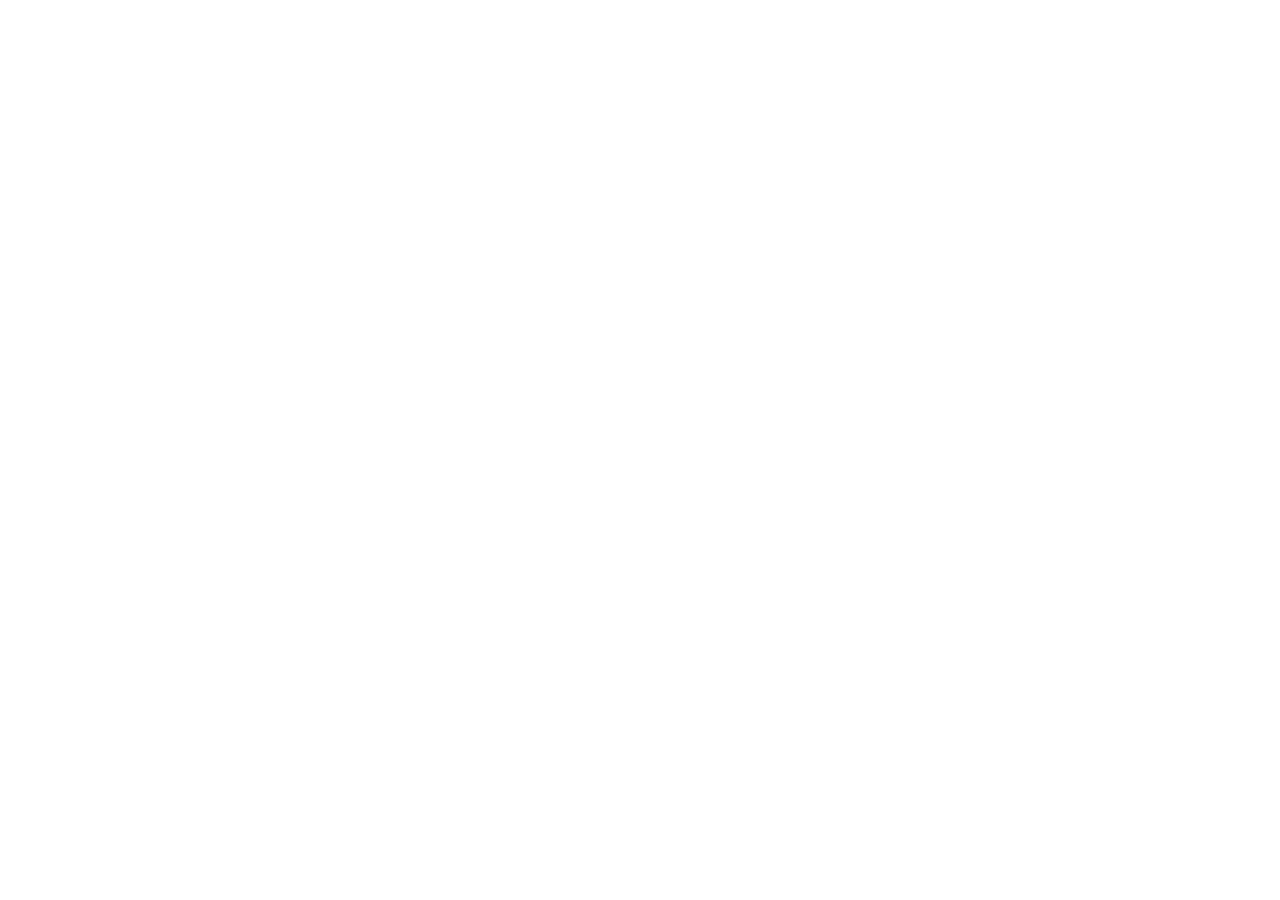
